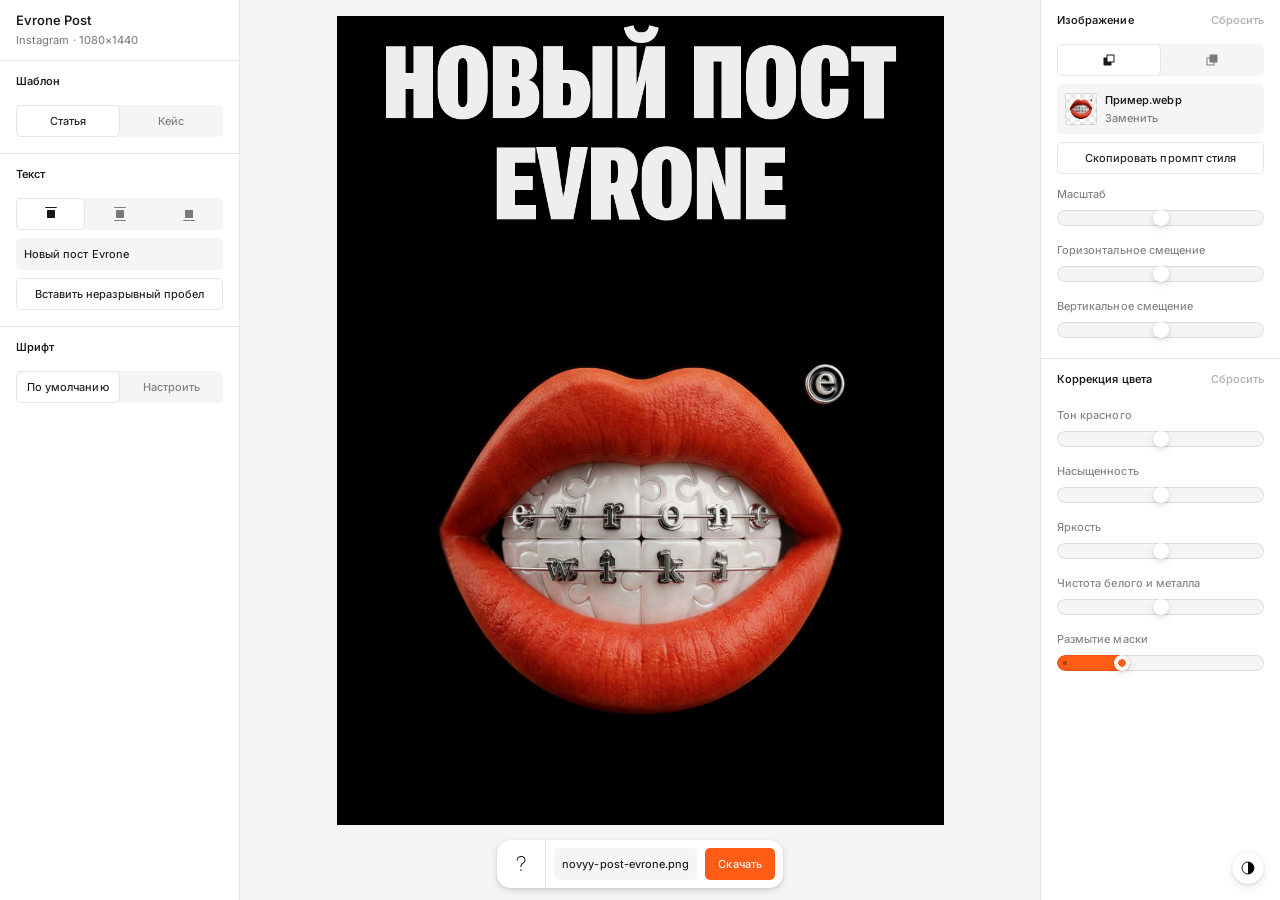
==== index.html @ 3b41f86b "Rename text tokens by meaning: --text → --text-strong, --text2 → --text Same colours, as in the Figm" ====
<!doctype html>
<html lang="ru">
<head>
<meta charset="utf-8">
<meta name="viewport" content="width=device-width, initial-scale=1, viewport-fit=cover">
<style>[hidden]{display:none!important}body{margin:0}</style>
</head>
<body>
<title>Composter</title>
<link rel="preconnect" href="https://fonts.googleapis.com">
<link rel="preconnect" href="https://fonts.gstatic.com" crossorigin>
<link rel="stylesheet" href="https://fonts.googleapis.com/css2?family=Inter:wght@400..700&display=swap">
<style>
@font-face{font-family:"RF60";src:url([data-uri]) format("woff2");font-display:block}
/* Tokens from the Figma Post-Builder file (UI3 panels) */
:root{
  --bg:#FFFFFF; --bg2:#F5F5F5; --canvas:#F5F5F5; --seg-on:#FFFFFF;
  --line:#E6E6E6; --line-t:rgba(0,0,0,.1);
  --text-strong:rgba(0,0,0,.9); --text:rgba(0,0,0,.5); --text3:rgba(0,0,0,.3);
  --inverse:#2C2C2C; --focus:#0D99FF; --danger:#F24822; --accent:#FF5C16; --accent-hover:#E84F0C; --on-accent:#FFFFFF; --warn-bg:#FFF1EC; --warn-ink:#9A2A12;
  --elev:0 1px 3px rgba(0,0,0,.1),0 3px 8px rgba(0,0,0,.1),0 0 .5px rgba(0,0,0,.18);
  --radius:5px; --radius-panel:13px;
}
@media (prefers-color-scheme: dark){
  :root:not([data-theme="light"]){
    --bg:#2C2C2C; --bg2:#383838; --canvas:#1E1E1E; --seg-on:#4A4A4A;
    --line:#444444; --line-t:rgba(255,255,255,.1);
    --text-strong:rgba(255,255,255,.9); --text:rgba(255,255,255,.5); --text3:rgba(255,255,255,.3);
    --inverse:#E6E6E6; --warn-bg:#3A1F18; --warn-ink:#FFB39F;
    color-scheme:dark;
  }
}
:root[data-theme="dark"]{
  --bg:#2C2C2C; --bg2:#383838; --canvas:#1E1E1E; --seg-on:#4A4A4A;
  --line:#444444; --line-t:rgba(255,255,255,.1);
  --text-strong:rgba(255,255,255,.9); --text:rgba(255,255,255,.5); --text3:rgba(255,255,255,.3);
  --inverse:#E6E6E6; --warn-bg:#3A1F18; --warn-ink:#FFB39F;
  color-scheme:dark;
}
*{box-sizing:border-box}
[hidden]{display:none!important}
html,body{height:100%}
body{background:var(--canvas);color:var(--text-strong);font:450 11px/16px "Inter",system-ui,-apple-system,"Segoe UI",sans-serif;letter-spacing:.005em;margin:0;overflow:hidden;-webkit-font-smoothing:antialiased}
button,input,textarea{font:inherit;letter-spacing:inherit;color:inherit}

/* Three columns: controls 240 · preview · picture 240 */
.app{position:fixed;inset:0;display:grid;grid-template-columns:240px minmax(0,1fr) 240px}
.side{background:var(--bg);display:flex;flex-direction:column;min-height:0;min-width:0}
.side.left{border-right:1px solid var(--line-t)}
.side.right{border-left:1px solid var(--line-t)}
.scroll{flex:1;min-height:0;overflow-y:auto;overflow-x:hidden}
.side.right .scroll{padding-bottom:56px}
/* Narrow window: everything in one column, «Экспорт» stays at the bottom */
@media (max-width:960px){
  .app{grid-template-columns:240px minmax(0,1fr)}
  .side.right{display:none}
  .side.left .scroll{padding-bottom:12px}
}

.apphead{padding:8px 16px 12px}
.apphead .title{font-size:13px;line-height:22px;font-weight:550;letter-spacing:-.0025em;height:24px;display:flex;align-items:center}
.apphead .sub{color:var(--text)}

/* Section: 40 px header, 4 px rows, 12 px bottom padding. The line is on top, as in Figma:
   it separates a block from the one above, and there is none under the last block */
.sec{border-top:1px solid var(--line);padding-bottom:12px}
/* …and none above the first block of the right panel (in a narrow window it moves left and keeps it) */
.side.right #props > :not([hidden]) > .sec:first-child{border-top:0}
.sec-h{height:40px;display:flex;align-items:center;gap:8px;padding:0 8px 0 16px;font-weight:550}
.sec-h > span{flex:1;min-width:0}
.row{display:flex;gap:8px;align-items:center;padding:4px 16px}
.row > *{flex:1 1 0;min-width:0}
.prop{display:flex;flex-direction:column;gap:8px;padding:8px 16px}
.prop .lbl{display:flex;color:var(--text)}
.prop .lbl > span:not(.alert){flex:1}
.prop .lbl output{color:var(--text-strong);font-variant-numeric:lining-nums tabular-nums}
.prop div.lbl{position:relative;align-items:center;gap:4px}
.prop div.lbl label{flex:none}
/* Warning next to the control it's about: «!» with the text in a tooltip, so nothing below moves */
.alert{flex:none;width:16px;height:16px;border-radius:3px;color:var(--danger);cursor:help;outline:none}
.alert svg{display:block;width:16px;height:16px;fill:currentColor}
.alert .tip{position:absolute;left:0;right:0;top:calc(100% + 6px);z-index:10;padding:8px;border-radius:var(--radius);background:var(--inverse);color:var(--bg);box-shadow:var(--elev);opacity:0;visibility:hidden;transition:opacity .12s}
.alert:hover .tip,.alert:focus-visible .tip{opacity:1;visibility:visible}
.alert:focus-visible{box-shadow:0 0 0 1px var(--focus)}

/* Segmented control */
.seg{display:flex;background:var(--bg2);border-radius:var(--radius)}
.seg label{flex:1 1 0;min-width:0;display:flex}
.seg input{position:absolute;opacity:0;pointer-events:none}
.seg span{flex:1;min-width:0;height:32px;display:flex;align-items:center;justify-content:center;padding:0 8px;border:1px solid transparent;border-radius:var(--radius);color:var(--text);cursor:pointer;white-space:nowrap;overflow:hidden;text-overflow:ellipsis}
.seg input:checked+span{background:var(--seg-on);border-color:var(--line);color:var(--text-strong)}
.seg input:focus-visible+span{outline:1px solid var(--focus);outline-offset:-1px}
.seg svg{width:24px;height:24px;flex:none;fill:currentColor}

/* Buttons */
.btn{height:32px;display:flex;align-items:center;justify-content:center;padding:4px 12px;border:1px solid var(--line-t);border-radius:var(--radius);background:transparent;cursor:pointer;white-space:nowrap}
.btn:hover{background:var(--bg2)}
.btn.primary{background:var(--accent);border-color:transparent;color:var(--on-accent)}
.btn.primary:hover{background:var(--accent-hover)}
.ghost{flex:none;height:24px;padding:4px 8px;border:0;border-radius:var(--radius);background:transparent;cursor:pointer;white-space:nowrap}
.ghost:hover:not(:disabled){background:var(--bg2)}
.ghost:disabled{color:var(--text3);cursor:default}
.btn:focus-visible,.ghost:focus-visible,.file:focus-within,.helpbtn:focus-visible,.icon-btn:focus-visible,.tb-btn:focus-visible{outline:1px solid var(--focus);outline-offset:-1px}

/* Text inputs */
textarea{background:var(--bg2);border:0;border-radius:var(--radius)}
textarea{display:block;width:100%;padding:8px;resize:none;height:32px;min-height:32px;max-height:160px;overflow-y:hidden;outline:none}
textarea:focus{outline:1px solid var(--focus);outline-offset:-1px}
/* Headline field: a layer under the transparent textarea draws a tie ‿ under each non-breaking space */
.tfield{position:relative;border-radius:var(--radius);background:var(--bg2)}
.tfield textarea{position:relative;background:transparent}
.tfield-bg{position:absolute;inset:0;padding:8px;white-space:pre-wrap;overflow-wrap:break-word;overflow:hidden;color:transparent;pointer-events:none;border-radius:var(--radius)}
.tfield-bg .nb{position:relative}
.tfield-bg .nb::after{content:'';position:absolute;left:-2px;right:-2px;bottom:1px;height:3px;border:1px solid var(--accent);border-top:0;border-radius:0 0 4px 4px}
.fname input{flex:1;min-width:0;padding-right:4px;border-radius:var(--radius) 0 0 var(--radius)}

/* Slider as Figma recommends: a pill from the default dot to the knob, the dot stays visible on top,
   a moved knob gets a coloured centre */
input[type=range]{--z:0;--fs:8px;--fe:8px;--fc:transparent;--kd:var(--on-accent);-webkit-appearance:none;appearance:none;display:block;width:100%;min-width:100px;height:16px;margin:0;border-radius:999px;cursor:pointer;
  background:
    radial-gradient(circle at calc(8px + (100% - 16px) * var(--z)) 50%,var(--text3) 2px,transparent 2.5px),
    radial-gradient(circle at var(--fs) 50%,var(--fc) 7.5px,transparent 8px),
    radial-gradient(circle at var(--fe) 50%,var(--fc) 7.5px,transparent 8px),
    linear-gradient(to right,transparent var(--fs),var(--fc) var(--fs) var(--fe),transparent var(--fe)),
    var(--bg2);
  box-shadow:inset 0 0 0 1px var(--line-t)}
input[type=range]::-webkit-slider-thumb{-webkit-appearance:none;width:16px;height:16px;border-radius:50%;background:radial-gradient(circle,var(--kd) 3.5px,var(--on-accent) 4px);box-shadow:var(--elev)}
input[type=range]::-moz-range-thumb{width:16px;height:16px;border:0;border-radius:50%;background:radial-gradient(circle,var(--kd) 3.5px,var(--on-accent) 4px);box-shadow:var(--elev)}
input[type=range]::-moz-range-track{background:transparent}
input[type=range]:focus-visible{outline:1px solid var(--focus);outline-offset:1px}
input[type=range]:disabled{opacity:.4;cursor:default}

/* Picture card: thumbnail, file name, «Заменить» */
.file{display:flex;gap:8px;align-items:center;padding:8px;background:var(--bg2);border-radius:var(--radius);cursor:pointer}
.file.over{outline:1px solid var(--focus);outline-offset:-1px}
.thumb{flex:none;width:32px;height:32px;border:1px solid var(--line-t);border-radius:2px;overflow:hidden;
  background:repeating-conic-gradient(#E6E6E6 0 25%,#FFFFFF 0 50%) 0 0/9.36px 9.36px}
.thumb img{display:block;width:100%;height:100%;object-fit:contain}
/* Empty card (no logo yet): outlined, «+» instead of a thumbnail */
.file.add{background:transparent;box-shadow:inset 0 0 0 1px var(--line-t)}
.file.add .thumb{background:var(--bg2);border:0;display:flex;align-items:center;justify-content:center}
.file .plus{width:24px;height:24px;fill:var(--text)}
/* Loaded logo: a trash button sits inside the card, outside the file label */
.filewrap{position:relative;flex:1 1 0;min-width:0;display:flex}
.filewrap .file{flex:1;min-width:0}
.filewrap:has(.trash:not([hidden])) .file{padding-right:40px}
.filewrap .trash{position:absolute;right:8px;top:50%;transform:translateY(-50%)}
.filewrap .trash svg{fill:var(--text)}
.filewrap .trash:hover{background:var(--line-t)}
.file:not(.add) .plus{display:none}
.file .meta{flex:1;min-width:0;display:flex;flex-direction:column;gap:2px}
.file .name{font-weight:550;white-space:nowrap;overflow:hidden;text-overflow:ellipsis}
.file .act{color:var(--text)}

.warn{background:var(--warn-bg);color:var(--warn-ink);border-radius:var(--radius);padding:8px}

/* Preview */
/* Preview column: the post on top, the toolbelt 15 px under it */
.workspace{position:relative;display:flex;flex-direction:column;align-items:center;gap:15px;padding:15px 40px 12px;min-width:0;min-height:0;overflow:hidden;background:var(--canvas)}
.stage{flex:1;min-height:0;align-self:stretch;display:flex;align-items:center;justify-content:center}

/* Toolbelt: help | file name + «Скачать» */
.toolbelt{position:relative;flex:none;display:flex;height:48px;border-radius:var(--radius-panel);background:var(--bg);box-shadow:var(--elev)}
.tb-part{display:flex;align-items:center;gap:8px;padding:8px}
.tb-part + .tb-part{border-left:1px solid var(--line)}
.tb-btn{flex:none;width:32px;height:32px;padding:4px;border:0;border-radius:var(--radius);background:transparent;color:var(--text-strong);cursor:pointer;display:flex}
.tb-btn:hover{background:var(--bg2)}
.tb-btn svg{width:24px;height:24px;fill:currentColor}
/* File name hugs its text (up to 192 px, then «…»); .png is a fixed tail */
.fname{position:relative;flex:none;display:flex;align-items:center;height:32px;padding:8px;background:var(--bg2);border-radius:var(--radius);cursor:text}
.fname:focus-within{outline:1px solid var(--focus);outline-offset:-1px}
.fname input{width:24px;max-width:192px;padding:0;border:0;background:transparent;outline:none;text-transform:lowercase;text-overflow:ellipsis}
.fname .ext{user-select:none}
.fname-measure{position:absolute;left:0;top:0;visibility:hidden;white-space:pre;text-transform:lowercase}
.toolbelt .btn{flex:none}
.tb-tip{position:absolute;left:50%;bottom:calc(100% + 8px);transform:translateX(-50%);width:max-content;max-width:280px;padding:8px;border-radius:var(--radius);background:var(--inverse);color:var(--bg);box-shadow:var(--elev)}
.frame{position:relative}
.frame canvas{display:block;width:100%;height:100%;background:#000}
canvas.pannable{cursor:grab;touch-action:none}
canvas.pannable.dragging{cursor:grabbing}
canvas.pannable.over-text:not(.dragging){cursor:text}
/* Headline being edited on the preview: font and place are set by placeInline() */
.frame textarea.inline{position:absolute;margin:0;padding:0;border:0;border-radius:0;background:transparent;color:#EEEEEE;
  min-height:0;max-height:none;overflow:hidden;resize:none;text-align:center;text-transform:uppercase;letter-spacing:.01em;
  font-weight:400;font-synthesis:none;overflow-wrap:anywhere;caret-color:var(--accent);-webkit-font-smoothing:auto}
.frame textarea.inline:focus{outline:none}
.grid{position:absolute;inset:0;pointer-events:none;
  --g:rgba(255,255,255,.6);
  background:
    linear-gradient(to right,transparent calc(33.333% - .5px),var(--g) calc(33.333% - .5px),var(--g) calc(33.333% + .5px),transparent calc(33.333% + .5px),transparent calc(66.667% - .5px),var(--g) calc(66.667% - .5px),var(--g) calc(66.667% + .5px),transparent calc(66.667% + .5px)),
    linear-gradient(to bottom,transparent calc(33.333% - .5px),var(--g) calc(33.333% - .5px),var(--g) calc(33.333% + .5px),transparent calc(33.333% + .5px),transparent calc(66.667% - .5px),var(--g) calc(66.667% - .5px),var(--g) calc(66.667% + .5px),transparent calc(66.667% + .5px))}

/* «?» in the corner and the help popup */
.helpbtn{position:fixed;right:16px;bottom:16px;z-index:5;width:32px;height:32px;padding:0;border:0;border-radius:50%;background:var(--bg);color:var(--text-strong);box-shadow:var(--elev);cursor:pointer;display:flex;align-items:center;justify-content:center}
.themebtn svg{width:24px;height:24px}
/* Help popover (Figma 44:10536): over the preview, 12 px from the top, 8 px above the toolbelt */
dialog.help{position:absolute;inset:12px 0 68px;z-index:6;width:min(570px,calc(100% - 32px));height:auto;max-height:none;margin:0 auto;padding:0;border:0;border-radius:var(--radius-panel);background:var(--bg);color:var(--text-strong);box-shadow:0 2px 5px rgba(0,0,0,.15),0 10px 16px rgba(0,0,0,.12),0 0 .5px rgba(0,0,0,.15);overflow:hidden}
dialog.help[open]{display:flex;flex-direction:column}
.dlg-h{flex:none;height:40px;display:flex;align-items:center;gap:8px;padding:4px 8px 4px 16px;border-bottom:1px solid var(--line)}
.dlg-h h2{flex:1;margin:0;font-size:13px;line-height:22px;font-weight:550;letter-spacing:-.0025em}
.icon-btn{flex:none;width:32px;height:32px;padding:0;border:0;border-radius:var(--radius);background:transparent;color:var(--text-strong);cursor:pointer;display:flex;align-items:center;justify-content:center}
.icon-btn:hover{background:var(--bg2)}
.dlg-h .icon-btn{width:24px}
.icon-btn svg{width:24px;height:24px;fill:currentColor}
.dlg-b{flex:1;min-height:0;overflow-y:auto;padding:16px;display:flex;flex-direction:column;gap:32px;font-size:13px;line-height:22px;letter-spacing:-.0025em}
.dlg-b section{display:flex;flex-direction:column;align-items:flex-start;gap:16px}
.dlg-b section > *{align-self:stretch}
.dlg-b h3{margin:0;font-size:24px;line-height:32px;font-weight:550;letter-spacing:-.017em}
.dlg-b p{margin:0}
.dlg-b button{font-size:11px;line-height:16px;letter-spacing:.005em}
.steps{margin:0;padding-left:19px}
.rules{margin:0;padding:0;list-style:none}
.rules li{border-top:1px solid var(--line);padding:12px 0}
.rules b{display:block;font-weight:550}
.btn.inverse{align-self:flex-start;background:var(--inverse);border-color:transparent;color:var(--bg)}
.btn.inverse:hover{background:var(--inverse);opacity:.9}
/* Prompt: 9 lines, then «…» and «Показать полностью» */
.prompt{display:flex;flex-direction:column;align-items:flex-start;padding:8px;background:var(--bg2);border-radius:var(--radius)}
.prompt-t{align-self:stretch;margin:8px;font-size:11px;line-height:16px;letter-spacing:.005em;white-space:pre-wrap;overflow-wrap:break-word}
.prompt:not(.open) .prompt-t{display:-webkit-box;-webkit-box-orient:vertical;-webkit-line-clamp:9;overflow:hidden}
.prompt .ghost:hover{background:var(--line-t)}
/* «?» is lit while the help is open */
.tb-btn[aria-expanded="true"]{background:var(--accent);color:var(--on-accent)}
.tb-btn[aria-expanded="true"]:hover{background:var(--accent-hover)}
@media (prefers-reduced-motion:reduce){*{transition:none!important}}
</style>

<svg width="0" height="0" style="position:absolute" aria-hidden="true">
  <!-- Icons from the Figma file (Icons section): dark square = picture, outlines and bars = text; the square with an unbroken outline lies on top. Figma names are about the picture: «Before Text» = picture over text (i-over), «Behind Text» = under (i-under) -->
  <symbol id="i-top" viewBox="0 0 24 24"><path d="M15.5 8C15.7761 8 16 8.22386 16 8.5V15.5C16 15.7761 15.7761 16 15.5 16H8.5C8.22386 16 8 15.7761 8 15.5V8.5C8 8.22386 8.22386 8 8.5 8H15.5ZM17.5 5C17.7761 5 18 5.22386 18 5.5C18 5.77614 17.7761 6 17.5 6H6.5C6.22386 6 6 5.77614 6 5.5C6 5.22386 6.22386 5 6.5 5H17.5Z"/></symbol>
  <symbol id="i-sandwich" viewBox="0 0 24 24"><path d="M17.5 18C17.7761 18 18 18.2239 18 18.5C18 18.7761 17.7761 19 17.5 19H6.5C6.22386 19 6 18.7761 6 18.5C6 18.2239 6.22386 18 6.5 18H17.5ZM15.5 8C15.7761 8 16 8.22386 16 8.5V15.5C16 15.7761 15.7761 16 15.5 16H8.5C8.22386 16 8 15.7761 8 15.5V8.5C8 8.22386 8.22386 8 8.5 8H15.5ZM17.5 5C17.7761 5 18 5.22386 18 5.5C18 5.77614 17.7761 6 17.5 6H6.5C6.22386 6 6 5.77614 6 5.5C6 5.22386 6.22386 5 6.5 5H17.5Z"/></symbol>
  <symbol id="i-bottom" viewBox="0 0 24 24"><path d="M17.5 18C17.7761 18 18 18.2239 18 18.5C18 18.7761 17.7761 19 17.5 19H6.5C6.22386 19 6 18.7761 6 18.5C6 18.2239 6.22386 18 6.5 18H17.5ZM15.5 8C15.7761 8 16 8.22386 16 8.5V15.5C16 15.7761 15.7761 16 15.5 16H8.5C8.22386 16 8 15.7761 8 15.5V8.5C8 8.22386 8.22386 8 8.5 8H15.5Z"/></symbol>
  <symbol id="i-under" viewBox="0 0 24 24"><path d="M18.5 5C18.7761 5 19 5.22386 19 5.5V12.5C19 12.7761 18.7761 13 18.5 13H16V15.5C16 15.7761 15.7761 16 15.5 16H13V18.5C13 18.7761 12.7761 19 12.5 19H5.5C5.22386 19 5 18.7761 5 18.5V11.5C5 11.2239 5.22386 11 5.5 11H8V8.5C8 8.22386 8.22386 8 8.5 8H11V5.5C11 5.22386 11.2239 5 11.5 5H18.5ZM9 15H15V13H11.5C11.2239 13 11 12.7761 11 12.5V9H9V15ZM12 12H18V6H12V12Z"/></symbol>
  <symbol id="i-over" viewBox="0 0 24 24"><path d="M18.5 5C18.7761 5 19 5.22386 19 5.5V12.5C19 12.7761 18.7761 13 18.5 13H16V15.5C16 15.7761 15.7761 16 15.5 16H13V18.5C13 18.7761 12.7761 19 12.5 19H5.5C5.22386 19 5 18.7761 5 18.5V11.5C5 11.2239 5.22386 11 5.5 11H8V8.5C8 8.22386 8.22386 8 8.5 8H11V5.5C11 5.22386 11.2239 5 11.5 5H18.5ZM6 18H12V16H8.5C8.22386 16 8 15.7761 8 15.5V12H6V18ZM9 15H15V13H11.5C11.2239 13 11 12.7761 11 12.5V9H9V15Z"/></symbol>
  <symbol id="i-overBottom" viewBox="0 0 24 24"><path d="M18.5 5C18.7761 5 19 5.22386 19 5.5V12.5C19 12.7761 18.7761 13 18.5 13H16V15.5C16 15.7761 15.7761 16 15.5 16H13V18.5C13 18.7761 12.7761 19 12.5 19H5.5C5.22386 19 5 18.7761 5 18.5V11.5C5 11.2239 5.22386 11 5.5 11H8V8.5C8 8.22386 8.22386 8 8.5 8H11V5.5C11 5.22386 11.2239 5 11.5 5H18.5ZM6 18H12V16H8.5C8.22386 16 8 15.7761 8 15.5V12H6V18ZM12 12H18V6H12V12Z"/></symbol>
  <symbol id="i-overTop" viewBox="0 0 24 24"><path d="M18.5 5C18.7761 5 19 5.22386 19 5.5V12.5C19 12.7761 18.7761 13 18.5 13H16V15.5C16 15.7761 15.7761 16 15.5 16H13V18.5C13 18.7761 12.7761 19 12.5 19H5.5C5.22386 19 5 18.7761 5 18.5V11.5C5 11.2239 5.22386 11 5.5 11H8V8.5C8 8.22386 8.22386 8 8.5 8H11V5.5C11 5.22386 11.2239 5 11.5 5H18.5ZM6 18H12V12H6V18ZM12 8H15.5C15.7417 8 15.9437 8.17145 15.9902 8.39941C15.9969 8.43189 16 8.46557 16 8.5V12H18V6H12V8Z"/></symbol>
  <!-- One text block («Сверху» / «Снизу»): two squares instead of three -->
  <symbol id="i-under2" viewBox="0 0 24 24"><path d="M17 6.5C17.2761 6.5 17.5 6.72386 17.5 7V14C17.5 14.2761 17.2761 14.5 17 14.5H14.5V17C14.5 17.2761 14.2761 17.5 14 17.5H7C6.72386 17.5 6.5 17.2761 6.5 17V10C6.5 9.72386 6.72386 9.5 7 9.5H9.5V7C9.5 6.72386 9.72386 6.5 10 6.5H17ZM10.5 13.5H16.5V7.5H10.5V13.5Z"/></symbol>
  <symbol id="i-over2" viewBox="0 0 24 24"><path d="M17 6.5C17.2761 6.5 17.5 6.72386 17.5 7V14C17.5 14.2761 17.2761 14.5 17 14.5H14.5V17C14.5 17.2761 14.2761 17.5 14 17.5H7C6.72386 17.5 6.5 17.2761 6.5 17V10C6.5 9.72386 6.72386 9.5 7 9.5H9.5V7C9.5 6.72386 9.72386 6.5 10 6.5H17ZM7.5 16.5H13.5V14.5H10C9.72386 14.5 9.5 14.2761 9.5 14V10.5H7.5V16.5Z"/></symbol>
  <!-- Theme button: system (half-filled circle), light (sun), dark (moon) -->
  <symbol id="i-theme-auto" viewBox="0 0 24 24"><circle cx="12" cy="12" r="6" fill="none" stroke="currentColor"/><path d="M12 6a6 6 0 0 1 0 12z"/></symbol>
  <symbol id="i-theme-light" viewBox="0 0 24 24"><g fill="none" stroke="currentColor" stroke-linecap="round"><circle cx="12" cy="12" r="3"/><path d="M12 4.5v2M12 17.5v2M4.5 12h2M17.5 12h2M6.7 6.7l1.4 1.4M15.9 15.9l1.4 1.4M6.7 17.3l1.4-1.4M15.9 8.1l1.4-1.4"/></g></symbol>
  <symbol id="i-theme-dark" viewBox="0 0 24 24"><path d="M18 14.5A6.5 6.5 0 1 1 9.5 6a7 7 0 0 0 8.5 8.5z" fill="none" stroke="currentColor" stroke-linejoin="round"/></symbol>
</svg>

<div class="app">
  <aside class="side left">
    <div class="scroll" id="leftScroll">
      <header class="apphead">
        <div class="title">Evrone Post</div>
        <div class="sub">Instagram · 1080×1440</div>
      </header>

      <section class="sec">
        <div class="sec-h"><span>Шаблон</span></div>
        <div class="row">
          <div class="seg" role="radiogroup" aria-label="Шаблон">
            <label><input type="radio" name="mode" value="article" checked><span>Статья</span></label>
            <label><input type="radio" name="mode" value="case"><span>Кейс</span></label>
          </div>
        </div>
      </section>

      <div id="caseProps" hidden>
        <section class="sec">
          <div class="sec-h"><span>Логотип</span><button class="ghost" type="button" id="logoReset" hidden>Сбросить</button></div>
          <div class="row">
            <div class="filewrap">
              <label class="file add" id="logoDrop" for="logoFile">
                <span class="thumb"><svg class="plus" viewBox="0 0 24 24" aria-hidden="true"><path d="M12.0049 6.00468C12.2809 6.00468 12.5047 6.22869 12.5049 6.50468V11.4998H17.5C17.7761 11.4998 17.9999 11.7237 18 11.9998C18 12.2759 17.7761 12.4998 17.5 12.4998H12.5049V17.5047C12.5049 17.7808 12.281 18.0047 12.0049 18.0047C11.7288 18.0046 11.5049 17.7808 11.5049 17.5047V12.4998H6.5C6.22386 12.4998 6 12.2759 6 11.9998C6.00011 11.7237 6.22393 11.4998 6.5 11.4998H11.5049V6.50468C11.5051 6.22872 11.7289 6.00474 12.0049 6.00468Z"/></svg><img id="logoThumb" alt="" hidden></span>
                <span class="meta"><span class="name" id="logoName">Добавить логотип</span><span class="act" id="logoAct">Прозрачный SVG или PNG</span></span>
              </label>
              <button class="icon-btn trash" type="button" id="logoRemove" hidden aria-label="Убрать логотип" title="Убрать логотип"><svg viewBox="0 0 24 24" aria-hidden="true"><path d="M13 4C14.1046 4 15 4.89543 15 6H17.5C18.3284 6 19 6.67157 19 7.5C19 8.16674 18.5646 8.73058 17.9629 8.92578L17.1221 18.1807C17.0284 19.2108 16.1643 20 15.1299 20H8.87012C7.83571 20 6.97158 19.2108 6.87793 18.1807L6.03613 8.92578C5.43491 8.73031 5 8.16641 5 7.5C5 6.67157 5.67157 6 6.5 6H9C9 4.89543 9.89543 4 11 4H13ZM7.87402 18.0908C7.92099 18.6058 8.35301 19 8.87012 19H15.1299C15.647 19 16.079 18.6058 16.126 18.0908L16.9521 9H7.04785L7.87402 18.0908ZM10.5 11C10.7761 11 11 11.2239 11 11.5V16.5C11 16.7761 10.7761 17 10.5 17C10.2239 17 10 16.7761 10 16.5V11.5C10 11.2239 10.2239 11 10.5 11ZM13.5 11C13.7761 11 14 11.2239 14 11.5V16.5C14 16.7761 13.7761 17 13.5 17C13.2239 17 13 16.7761 13 16.5V11.5C13 11.2239 13.2239 11 13.5 11ZM6.5 7C6.22386 7 6 7.22386 6 7.5C6 7.77614 6.22386 8 6.5 8H17.5C17.7761 8 18 7.77614 18 7.5C18 7.22386 17.7761 7 17.5 7H6.5ZM11 5C10.4477 5 10 5.44772 10 6H14C14 5.44772 13.5523 5 13 5H11Z"/></svg></button>
            </div>
            <input type="file" id="logoFile" accept="image/svg+xml,image/png,image/webp,.svg" hidden>
          </div>
          <div id="logoControls" hidden>
            <div class="row">
              <div class="seg" role="radiogroup" aria-label="Цвет логотипа">
                <label><input type="radio" name="tint" value="orig" checked><span>Как есть</span></label>
                <label><input type="radio" name="tint" value="#FFFFFF"><span>Белый</span></label>
                <label><input type="radio" name="tint" value="#000000"><span>Чёрный</span></label>
              </div>
            </div>
            <div class="prop"><label class="lbl" for="lSize"><span>Масштаб</span></label><input type="range" id="lSize" min="60" max="1020" step="10" value="540" data-zero="540"></div>
            <div class="prop"><label class="lbl" for="lDx"><span>Горизонтальное смещение</span></label><input type="range" id="lDx" min="-500" max="500" step="5" value="0" data-zero="0"></div>
            <div class="prop"><label class="lbl" for="lDy"><span>Вертикальное смещение</span></label><input type="range" id="lDy" min="-700" max="700" step="5" value="0" data-zero="0"></div>
          </div>
        </section>
      </div>

      <section class="sec" id="textSec">
        <div class="sec-h"><span>Текст</span></div>
        <div class="row">
          <div class="seg" role="radiogroup" aria-label="Раскладка">
            <label title="Текст сверху"><input type="radio" name="layout" value="top" checked aria-label="Текст сверху"><span><svg><use href="#i-top"/></svg></span></label>
            <label title="Сэндвич: текст сверху и снизу"><input type="radio" name="layout" value="sandwich" aria-label="Сэндвич"><span><svg><use href="#i-sandwich"/></svg></span></label>
            <label title="Текст снизу"><input type="radio" name="layout" value="bottom" aria-label="Текст снизу"><span><svg><use href="#i-bottom"/></svg></span></label>
          </div>
        </div>
        <div class="row"><div class="tfield"><div class="tfield-bg" id="t1bg" aria-hidden="true"></div><textarea id="t1" rows="1" spellcheck="false" aria-label="Заголовок">Новый пост Evrone</textarea></div></div>
        <div class="row" id="warnTextRow" hidden><div class="warn" id="warnText"></div></div>
        <div class="row"><button class="btn" type="button" id="nbsp" title="Не даёт разорвать слова по разным строкам, например «AI AGENT». Поставьте курсор между словами и нажмите. На Mac то же делает ⌥+Пробел, на Windows Alt+0160.">Вставить неразрывный пробел</button></div>
      </section>

      <section class="sec" id="fontSec">
        <div class="sec-h"><span>Шрифт</span></div>
        <div class="row">
          <div class="seg" role="radiogroup" aria-label="Шрифт">
            <label><input type="radio" name="wd" value="auto" checked><span>По умолчанию</span></label>
            <label><input type="radio" name="wd" value="narrow"><span>Настроить</span></label>
          </div>
        </div>
        <div class="prop" id="narrowRow" hidden>
          <label class="lbl" for="narrow"><span>Ширина букв</span><output id="narrowOut">52</output></label>
          <input type="range" id="narrow" min="25" max="60" step="1" value="52" data-zero="60" data-origin="25">
        </div>
      </section>
    </div>
  </aside>

  <main class="workspace">
    <div class="stage" id="stage">
      <div class="frame" id="frame">
        <canvas id="cv" class="pannable" width="1080" height="1440" aria-label="Превью поста"></canvas>
        <div class="grid" id="grid" hidden></div>
        <textarea class="inline" id="inlineText" rows="1" spellcheck="false" aria-label="Заголовок на превью" hidden></textarea>
      </div>
    </div>
    <!-- Toolbelt under the preview (Figma Slides style): help | file name + «Скачать» -->
    <form class="toolbelt" id="saveForm">
      <div class="tb-part"><button class="tb-btn" type="button" id="helpBtn" aria-label="Помощь" title="Помощь"><svg viewBox="0 0 24 24" aria-hidden="true"><path d="M11.9999 17.1504C12.4694 17.1504 12.8495 17.5306 12.8495 18C12.8495 18.4694 12.4694 18.8496 11.9999 18.8496C11.5305 18.8496 11.1503 18.4694 11.1503 18C11.1503 17.5306 11.5305 17.1504 11.9999 17.1504ZM12.2665 4C13.4408 4.00002 14.4862 4.38304 15.2431 5.07812C16.0033 5.77637 16.4443 6.76454 16.4443 7.91113C16.4443 8.73658 16.2604 9.42976 15.8915 10.0381C15.5271 10.6392 15.0008 11.1258 14.3661 11.5713C13.5421 12.1496 13.105 12.555 12.8525 13.0117C12.6036 13.462 12.4999 14.0249 12.4999 15H11.4999C11.4999 13.9751 11.6027 13.2035 11.9765 12.5273C12.3467 11.8579 12.9491 11.3437 13.791 10.7529C14.3628 10.3516 14.7695 9.95909 15.0361 9.51953C15.2983 9.08706 15.4443 8.57806 15.4443 7.91113C15.4443 7.0325 15.1118 6.31542 14.5663 5.81445C14.0174 5.31042 13.2241 5.00002 12.2665 5C11.291 5.00002 10.4035 5.28108 9.76849 5.83105C9.14485 6.3714 8.71575 7.21296 8.71576 8.44434H7.71576C7.71575 6.9579 8.24586 5.82738 9.1142 5.0752C9.97153 4.33269 11.1102 4.00002 12.2665 4Z"/></svg></button></div>
      <div class="tb-part">
        <label class="fname" title="Имя файла"><input id="fname" type="text" spellcheck="false" autocomplete="off" aria-label="Имя файла"><span class="ext" aria-hidden="true">.png</span><span class="fname-measure" id="fnameMeasure" aria-hidden="true"></span></label>
        <button class="btn primary" type="submit">Скачать</button>
      </div>
      <div class="tb-tip" id="warnSave" role="alert" hidden></div>
    </form>
    <!-- Help popover above the toolbelt (Figma node 44:10536): non-modal, «?» stays lit while it is open -->
    <dialog class="help" id="help" aria-labelledby="helpTitle">
      <div class="dlg-h">
        <h2 id="helpTitle">Помощь</h2>
        <button class="icon-btn" type="button" id="helpClose" aria-label="Закрыть"><svg viewBox="0 0 24 24" aria-hidden="true"><path d="M7.35 6.65 12 11.29l4.65-4.64.7.7L12.71 12l4.64 4.65-.7.7L12 12.71l-4.65 4.64-.7-.7L11.29 12 6.65 7.35l.7-.7Z"/></svg></button>
      </div>
      <div class="dlg-b">
        <section>
          <h3>Как сделать пост</h3>
          <ol class="steps">
            <li>Придумайте объект: метафору темы статьи.<br>Например, мозг из микросхем для статьи про AI-ассистента.</li>
            <li>Нажмите «Скопировать промпт стиля», вставьте промпт в ChatGPT и&nbsp;впишите объект в строку «НАРИСУЙ». Чтобы перерисовать готовую картинку, приложите её к сообщению.</li>
            <li>Скачайте картинку и перетащите её в конструктор. Впишите заголовок и&nbsp;выберите раскладку.</li>
            <li>Нажмите «Скачать» и получите готовый пост 1080×1440.</li>
          </ol>
        </section>
        <section>
          <h3>Промпт для иллюстрации</h3>
          <p id="copyStatus">Вставьте промпт в ChatGPT и в первой строке после «НАРИСУЙ» опишите, что&nbsp;нарисовать. Если нужно перерисовать готовую картинку в этом стиле, приложите её к сообщению. ChatGPT вернёт квадратный PNG с прозрачным фоном.</p>
          <div class="prompt">
            <div class="prompt-t" id="promptText"></div>
            <button class="ghost" type="button" id="promptMore" aria-controls="promptText" aria-expanded="false">Показать полностью</button>
          </div>
          <button class="btn inverse" id="copyPrompt" type="button">Скопировать</button>
        </section>
        <section>
          <h3>Рекомендации</h3>
          <ul class="rules">
        <li><b>Заголовок в две строки</b>По 2–3 слова в строке, разбивать по смыслу: «MIGRATING / TO RUST». Если текст длинный, выберите «Сэндвич» и нажмите Enter там, где текст делится на верх и низ. Править заголовок можно и прямо на превью: дважды кликните по нему.</li>
        <li><b>Один объект</b>Метафора темы, один предмет или персонаж. Не нужно коллажей, нескольких сцен или надписей на самой картинке.</li>
        <li><b>Ничего лишнего</b>В статье только заголовок и иллюстрация: без логотипа, подписей и рамок.</li>
        <li><b>Текст читается</b>Объект не должен заходить под буквы. Если заходит, уменьшите картинку колёсиком мыши или сдвиньте её мышью прямо на превью (или ползунками).</li>
        <li><b>Фон прозрачный</b>Картинка должна быть PNG с прозрачным фоном: тогда её можно положить и под текст, и над ним. Если ChatGPT вернул картинку с фоном, попросите «make the background transparent».</li>
        <li><b>Неразрывный пробел</b>Не даёт разорвать слова по разным строкам, например «AI&nbsp;AGENT». Поставьте курсор между словами и нажмите «Вставить неразрывный пробел». На Mac то же делает ⌥+Пробел, на Windows Alt+0160.</li>
        <li><b>Коррекция цвета</b>Ползунки меняют только яркие красные и тёплый налёт на белом, стекле и металле и крутятся от середины в обе стороны: например, слишком жёлтый красный можно увести в холодный. Зажмите превью, чтобы сравнить с оригиналом.</li>
        <li><b>Кейс: кадрирование</b>Картинка всегда закрывает весь пост. Двигайте её мышью прямо на превью или ползунками смещения, колёсиком мыши меняйте масштаб.</li>
        <li><b>Кейс: важное ближе к центру</b>Лицо, продукт или логотип на картинке держите подальше от краёв. В ленте и сетке Instagram края поста могут обрезаться.</li>
        <li><b>Кейс: логотип клиента</b>Берите SVG или PNG с прозрачным фоном из брендбука клиента. Если логотип цветной и теряется на фоне, перекрасьте его в белый или чёрный.</li>
        <li><b>Сложные случаи</b>Если объект должен перекрывать буквы или картинка должна выходить за край, передайте пост дизайнеру.</li>
          </ul>
        </section>
      </div>
    </dialog>
  </main>

  <aside class="side right" id="rightSide">
    <div class="scroll" id="props">
      <div id="caseBg" hidden>
        <section class="sec">
          <div class="sec-h"><span>Фон</span><button class="ghost" type="button" id="frameReset">Сбросить</button></div>
          <div class="row">
            <label class="file" id="caseDrop" for="caseFile">
              <span class="thumb"><img id="caseThumb" alt=""></span>
              <span class="meta"><span class="name" id="caseName">Пример.jpg</span><span class="act">Заменить</span></span>
            </label>
            <input type="file" id="caseFile" accept="image/*" hidden>
          </div>
          <div class="prop"><div class="lbl"><label for="caseZoom">Масштаб</label><span class="alert" id="warnPic" tabindex="0" role="img" hidden><svg viewBox="0 0 16 16" aria-hidden="true"><path d="M6.28484 2.91497C7.06163 1.62045 8.93765 1.62055 9.71452 2.91497L13.9489 9.97063C14.7487 11.3037 13.7877 12.9999 12.2331 12.9999H3.76628C2.21179 12.9998 1.25066 11.3036 2.05046 9.97063L6.28484 2.91497ZM8.8571 3.42864C8.46857 2.78205 7.5307 2.78193 7.14226 3.42864L2.90886 10.4853L2.84343 10.6122C2.58781 11.2117 2.97823 11.9008 3.6237 11.9902L3.76628 11.9999H12.2331C13.0104 11.9999 13.4904 11.1518 13.0905 10.4853L8.8571 3.42864ZM7.99968 9.63665C8.16816 9.63665 8.31411 9.69719 8.43718 9.81829C8.56206 9.93942 8.62462 10.0855 8.62468 10.2558C8.62465 10.3712 8.59541 10.4766 8.53679 10.5712C8.48002 10.6658 8.40382 10.741 8.30925 10.7978C8.21645 10.8527 8.11332 10.8808 7.99968 10.8808C7.82741 10.8808 7.67939 10.8203 7.55632 10.6991C7.43527 10.578 7.37472 10.4299 7.37468 10.2558C7.37474 10.0855 7.43529 9.9394 7.55632 9.81829C7.67939 9.69715 7.82741 9.63667 7.99968 9.63665ZM8.00066 4.99993C8.30209 4.99993 8.54464 5.24837 8.53777 5.54973L8.46745 8.65227C8.46144 8.906 8.25353 9.10833 7.99968 9.10833C7.74568 9.10819 7.5385 8.90527 7.53288 8.65129L7.46452 5.54876C7.4581 5.24786 7.69969 5.00014 8.00066 4.99993Z"/></svg><span class="tip" id="warnPicTip"></span></span></div><input type="range" id="caseZoom" min="100" max="400" step="1" value="100" data-zero="100"></div>
          <div class="prop"><label class="lbl" for="caseDx"><span>Горизонтальное смещение</span></label><input type="range" id="caseDx" min="0" max="0" step="1" value="0" data-zero="0"></div>
          <div class="prop"><label class="lbl" for="caseDy"><span>Вертикальное смещение</span></label><input type="range" id="caseDy" min="0" max="0" step="1" value="0" data-zero="0"></div>
        </section>
      </div>
      <div id="articleProps">
        <section class="sec">
          <div class="sec-h"><span>Изображение</span><button class="ghost" type="button" id="posReset">Сбросить</button></div>
          <div class="row">
            <div class="seg" role="radiogroup" aria-label="Слой картинки">
              <label title="Картинка под текстом"><input type="radio" name="z" id="z-under" value="under" checked aria-label="Картинка под текстом"><span><svg><use id="zi-under" href="#i-under2"/></svg></span></label>
              <label title="Картинка над текстом"><input type="radio" name="z" value="over" aria-label="Картинка над текстом"><span><svg><use id="zi-over" href="#i-over2"/></svg></span></label>
              <label title="Картинка над нижним текстом" id="zc-overBottom"><input type="radio" name="z" value="overBottom" aria-label="Картинка над нижним текстом"><span><svg><use href="#i-overBottom"/></svg></span></label>
              <label title="Картинка над верхним текстом" id="zc-overTop"><input type="radio" name="z" value="overTop" aria-label="Картинка над верхним текстом"><span><svg><use href="#i-overTop"/></svg></span></label>
            </div>
          </div>
          <div class="row">
            <label class="file" id="drop" for="file">
              <span class="thumb"><img id="fileThumb" alt=""></span>
              <span class="meta"><span class="name" id="fileName">Пример.webp</span><span class="act">Заменить</span></span>
            </label>
            <input type="file" id="file" accept="image/*" hidden>
          </div>
          <div class="row"><button class="btn" type="button" id="copyPromptSide">Скопировать промпт стиля</button></div>
          <div class="prop"><label class="lbl" for="size"><span>Масштаб</span></label><input type="range" id="size" min="260" max="1660" step="10" data-zero="960"></div>
          <div class="prop"><label class="lbl" for="dx"><span>Горизонтальное смещение</span></label><input type="range" id="dx" min="-400" max="400" step="5" value="0" data-zero="0"></div>
          <div class="prop"><label class="lbl" for="dy"><span>Вертикальное смещение</span></label><input type="range" id="dy" min="-500" max="500" step="5" value="0" data-zero="0"></div>
        </section>

        <section class="sec">
          <div class="sec-h"><span>Коррекция цвета</span><button class="ghost" type="button" id="colorReset">Сбросить</button></div>
          <div class="prop"><label class="lbl" for="cHue"><span>Тон красного</span></label><input type="range" id="cHue" min="-15" max="15" step="0.5" value="0" data-zero="0"></div>
          <div class="prop"><label class="lbl" for="cSat"><span>Насыщенность</span></label><input type="range" id="cSat" min="50" max="150" step="1" value="100" data-zero="100"></div>
          <div class="prop"><label class="lbl" for="cVal"><span>Яркость</span></label><input type="range" id="cVal" min="50" max="150" step="1" value="100" data-zero="100"></div>
          <div class="prop"><label class="lbl" for="cCast"><span>Чистота белого и металла</span></label><input type="range" id="cCast" min="-100" max="100" step="1" value="0" data-zero="0"></div>
          <div class="prop"><label class="lbl" for="cFeather"><span>Размытие маски</span></label><input type="range" id="cFeather" min="0" max="10" step="1" value="3" data-zero="0"></div>
        </section>
      </div>
    </div>
  </aside>
</div>

<button class="helpbtn themebtn" type="button" id="themeBtn"><svg aria-hidden="true"><use id="themeIcon" href="#i-theme-auto"/></svg></button>



<script type="application/json" id="widths">{"25": "d09GMgABAAAAAFHIAA4AAAAAu2gAAFFqAAMAAAAAAAAAAAAAAAAAAAAAAAAAAAAAGjobgY5eHIEuBmA/U1RBVHwAgkYKgb9EgZZyATYCJAOPIAuHUgAEIAWIOAcgG0uiJXjTseR2CEIorkVHInQ7KEJyfnkUpZz0TNn/n5Dgf8hRxb1fzWCcw4msyh7Ugc2IBo8lO2SQoVpRM/GcMhlGIRwABBcmA58KdFP5+A5r2YzesAkhIykE9zkZISY30suf3x7P5lEh/+1vdDl+btwR+AenT8eSyqRlpOt592hTU8ZZ7RJWzkou1MvEYFMyCAfB5/9yMpB2OQPH+ai58HzN/XvubpKX7D6CfCRKCgCSWHV8a1F1fI2q9P15fm5/7osFW7+xMUZMBggj04AxRqQMC1FGOBAcCMPCQjHqBxhYDcjHWRiJlWAFgoEY9RV/whuCc922Vk1hS3i05AV56RfWFoBFfgvAwgI/f/j4ouB7fr//zcya+y7SLFoTC0U8RBqUTKZREilRf4jQ8VBMzuZ5/q923585ZwQ7CQS2YTpRuK4iUbgpJFZTc5uYII/a82hpMC3aFvK4tcL//z/nt8MJnBvgQu9rZpg3aZkVIKiGwAofeBtEmwTW4ndcEbMUs5+gK7QNqrOaBpWaIRU9PEX3sDf3b/8mlFGuCQSSWxSMbpIBBKttzvfXWBbNpdD2W6ETvuQJuZ3bDcjHqoD/+dys//4npH0CM364rPrpFCWFIKW6JoR/ScoNZm+VGWZVJMCaUE/cs73fxEEJBxIllEuEESQUYA96YNx7b5A/MbA0slS1srRQ2vU/gH/A/01n7V4POW07ldKYUupte2dqBaaR0sgw1W+datZhPOvEYRS8CMcgIxsZiR8jDBZdKIh/NhySlBbK8elNNdv/sFxjIfPmCKWIvTHG5KXY6nKsnesrsX8/wt+PJUiAOAJYkFk6rCBpRPICcBkr6AxSoC6E3DkGgbqgeImX6RRS5XHlLlXOVXlF6a4NscxFV9udPb15/r9lz97WJtZAlsgrnyxh0UgxPY90aFIayAqKlHuhkkYhzcgh/xCS/hbNvW+zmeImBdyCiiwKPRHuCVmjH9BdgdlXnyz8z8YUymnkzYpck3TLI4IwxijCTR3/T/z/flZiTud9Dh119f7qqIqIitpi2baIiur7mJkzQ+QSbDNqwjK+ind8xI66/iCGFWYRFtX/BkNAEgAoCS0iISvGQT6rgXy1BvLbTshfrVDuoRYQAUYrf1g/NkkP/LXBbAI+B/CfZiCrgnITsIAA4VB8iundoZJFQCqFnzfQf5EIOZTMIRcF/qkuq/6J9Yd+87v+ndyR3FUCjFNPYBI0eK9SHvsMUn1ABeNiPj5IuH7cI2kwP0nllmy7apfsq3Cz8DNHV/Fy8QPiP07SFcpP9p68pGpX/ZQYlLgVpCYkSLwIisRHESk+rxc/jH/kz3LlByVIkyStJJM+a1Fnd5svfcHtWqDaL8HtmbtaodxHVJbsDe9AbKXsLa75IOZ6BKo+OJGAWXIB8scU9rbnN04Rqxi1I/kx5RIV9rleeoJNj5q7QhwzyhWuHe2Rt5jucPPegYpRELWeytIZobiSWZwgK1JLkNk93vd8+G/Wl6AHjUyQsnxgyGk6baHyUeUHfizsxU+tQlLJVBk82hN/1iz/GFXF509X7QpKaPpJTV0tQ819+qNAVmugGtVKPUz9wtA/CexBaoIeatsQSIQgQoLIMK0wvODsUvgMJVnLlZbDUMt+9zYbOnBFNncGvDGKdqlVYrJYU2vFmW2VeGt0/Ojpaisb6m+pWum//R+7ovvtwPfwNnXgbe5oQy2ddFprj3pce08fb2fPd9nVyz7V3Zedq/o20PCmE2h3873b22ffLhYv792KNX3WRvdpSx7v9hvG+mVLgPBEG7mBvzEKIZsII8kkWWzkkOIAlEzfA8jNPAABYOPYFxdupz0QnqZ4BSDMn92bQhSAjxN8A/[base64]/3KV1A0ImuWIh5C1inOK9XUKlSa1r/+fzcPhVOO9u8owb/[base64]/vWQ51nCC+2QpI3TsR5nzC+0fjbKIAr8EmQBc8QWCi5ccrNmynhCKuEuyIkRCZKFS0hJrF5Ps5K8XJuWU/[base64]/[base64]/WwyVMmDKTFcol8uKnQGhgeGh55jhg7WHyJesg++rwqmDD7a7RA08v7y9lrP/fxlAShghiQvA1mcVNKEuUSWLfk+DiARmXHPP3rFNiTbNKEVsLR4uxgEHxmcww5trsWy9MBaK1iZ2C/[base64]/lUKqhrqmte75vogsvqL+rhRDjLZ2cYD2cebmYH9CXilklUlkVZKVKrdG+2uH1/MqMoAQGlhkqMXT8EGZm8seL3CaG+GmQpIMcl8SjJBlCyYM72AGPXF+n+TpQfTEz25TBcxgjLeyyBo11bKkKYZHsufL/WxuwZwLf9XCbyOnKFRVOvmagwTDvX9CrrliJcde1AK4HwM90mObOsuinQMAyYmXWsVnZshvtfcSB5MgpzsSl4xq35P5hD5SnuKVBG+1g4bw4XfwY/HkCxWJNN+MQodypMbFYLBaj6B9K3QKkIjLL5IgEkUSOJIZf6QwYMGDAgAEDpyLLEsgm5YRcefIVKFSkpEoFypSrUKk6CnI70lhpCs1atGq7bIg7vqBLt54DZq+YpdIvAwYNjaoAhgl33HWv1LjR7ZgB4wITadKU6cyQ2S5zMm/BoiXLtUJadZ/GA1pr1m3YtGU7Ozd2s4d9Bw4dOc4JeWxPPffSa2/[base64]/sxAXUEWPENChOZWEiZKJKbEvR4fjVQEcGQSeC0R8dsTaje2WKo06TJez8y1LL2SJEmS5K3zGtOEZi1atWmvDl2dunTrGZVAn0i/AYOGqEoNjG7HjBknTaRJU6Yzw5zVNYd5CxYtWc4qNLTWbdrOTmc3e7LvwKEjx6+f0eJq6TFKgEgiU46qXZro4QW+DaEtwz2N74LGL1s3DjAPzJMIiZC3kj6u5g1cYqlszL1dEcqbdx8+X/vi1pf4e2MLKBmOwEhMFQyBBq9EYd+gr36f5A/xViYS8LHIFxDT+IeJ0yEjib6kokctSJUmXcahsdoq+BrDNKFZi1Zt2jNGxtOESVOm0bGzBlnuyB25g066EYja03D6RJAfcvYGGo56UA/C4gEAAMB4MSbKJQyJjzHj8nSzV7guUcb4yBMbq3e2Qp0S8a01SpcC9kH10BBX05GqOMsw2wZFri3aXj7qsYjlkLlP7pBMD7TTKF2k8tA3sqlO3WU/mz2PLUGZxZEwsG0L5DuPKr4b+JprXNf90PjxMqMwl2WBEXjEMtuSWME6NitbdtPeDQ6KI5ziTFw6rnGD+9/WQ5VnNML4ecdLlEk+meYbgDiEn4i/YYHuCrLgGcIWylYSQAQskkStiZaYbaxH4syIn+TW/ryUe6I4WhJC4jYpDr+i+q39bvx73JKh9qRIlSZdxp3tBCVJkkSSbHamhwbusjdiZmZmAAA/BwCAc84d+iL+nnnmGUEQhCAIgiAQBEEcU7UlNUQDnYHPeVbotCIAoha/K7kAYTQOqZZ9u8SWESBLQRVXS0zoacDUYo+djlKquWby+AKhgeE4is4uO6CQxTwr29g5OJ0+x9uFG8x0V0HjLWCdsHo483IxP9S+VIyUSGVj7rsKdqVKrdm2cJ1L/fp/bM92Jco0A3RhrMaPycwwISAKIyb5BSAR0v9+uaKkdKmuBmXKNx/EVtb/NyUDI50rSSq9AfiWWoCfuatZBCCQYhmAVQDWAdisbNmN9lQOAThyms4BuHRc45aru9G3Yg96Jj3cY56I1vfVunwVFRXhXiUBohLjT8dpiGe4dUUi/0C+dTiXlyTyK/1+K+l3sf17/JK7WkpIlSZdxpglJTuAHLny5CtQqGgtuVqRkpKSkrqYoojm9mzka0KzFq3atFeHik5duvVQ6tNvwKAhqhrG3XHXvVLLG92OdbVxvokwacr0OCNlVsWceQsWLVmulQBW3afxgNaadRs2bdnOzo3d7GHfgUNHjudJAI/DU8+99Nqb8YzqPIB3PvjkS5HHgBWD68h1jZTKXkQSmUKdWsBa0LpUkRU1FDUUNRRbY4naZQRSiLnAW4WNnYPT6XM4+/LB6BwCfeYKZ15K9lXFZIlUNuZKFcJKlVqTbnZvH3+yH6M8xwAdDK1hPIufLma+Icw0UR1e/U69a7ZH8G2xTotXIPeppDh0fltmRjSoaJek9CEF3/8d1Hm9n6s4UMCZAOANemgXHefiWe5K92v1av/V1vAyKTVraq1OfTvbNbe0trVvx7OeZB4vi5gEMMuMFaxjE2zZjfYoh5gcOcWZuHRc45bc/7YeAXgivFQJbeNtD1Gm+VjFN5P8OQLoAhUESfAMMSOU3DjlpqbEn8KUcCoCEpmoSLQqRkHs83Hc2s7SQyFbz6E30OMtlipNuowxC5YdU45cefIVKFSkWMkeGIZheE/VqKpVp34qrHJ7Ohs5mtCsRas27dWhoFOXbj2nlab0Qvro+m3AoCGqGma54657r6v1GLl21YPHwePgcWAFWAFWgPdZKzGtuk/jAa016zZs2rKdnRu72cO+A4eOHOeEOqV7nKf23Mu82r32Jm+rzlDnLuoS8s77fMDHfEqfffHVN98buTCMoHAEEhUaDHbLiePVEyCSyJSpWkib0GPAZLFHJ2CtcvOsC2wa2H5uhNT/65HtXLUFqyVW1ja2dvYOjk7nz/Z0oQSt6qon9Iy3THYHPTy9vGdhptIqtYZVroXqGYINw+p2W2L7CLcoqB44Bomm11UOjbnm1J/uo8PyHHFgHx53K/UwJIBz4yVmfxbF1ugkEkPBXY8geSXBFgBxrvnlVSBxg4FWZzPsnNsA4WHRSxRvJGml3TE+a8xjEctYhQZarGMT29jFPg7JsSf1ycb9d0l/Xtovl+UbB4ZKbC1pGJmRADUZ9WSfHCbROwLJabFlsd3k4dyq4kcBG7Btwsx0+2Q/FWhGEFWwQaFGxZgnz5gOQqfRhW702MpoZpPPg0UsYxUaaLGOTWxjF/s4JMdKanm57dBFgeBiiBuNWC+yJXdq0zAoqHaQNtrSEDJDjgSoyagn++QwAX0yZ568rjCUYIgtQkIc1I6PSUaQ8yS+S5WWGT10YQD5YVFa6XmfeL8xgEEy5ImHSOQkg07YeACMvOmKUYxr+BAzisUX+z06JaPchH/F5lqUCg7XIsxa/wA1GEBi6proofvTBYQINCBIRrBeIWLxNbEbIW6mQ1iI8BARYSLDRDkmmk8rI7a3cNei+FjkFCdx/[base64]/1iBhSQANkIWEVUx7BvqauZZJ4ybd9xE8fM5I7BmzZo169X67kMUnTETberhnW/64G7oVHrmYQROs/FoHzcXp7n9Mh4wTyd40Qld4+3MiecJ+xqgIxXYJygEC91K8iuKKaa2cSQpRMbl/[base64]/TRDbycZGveZp6txwKFChQoEBJh6WY8bHiE8aUOJMkTfJAgIE6YgZ2eTYddDGk3pg98AppPf/gTF3/9mdx/zAhJkh0xIeQSpMZIXdXgrTEUCeWq3t1VNo4Jsn0gOyGUnBhKWYXI10Z0D2UM3ChvpqoRIUaDel72UT1musBT4BsHhHLZ8klysYFtypp3eqzKKGnDD4ayBJsb8z5vpm1r3U70L7jPY13WK43cMD6huE6Hq7/yMI0N9Iycv7GxH7BaO9zMAy1jOEL7f3TWjhCexUbzeoPX2DLsK9i1RpTZE5dog8CDmK66bFEtAspa+sWSbqt1Pl3Mbd3XBXVIOrN4HVXRl/d7fN/eZfY/C2KczIUqZqLeOQ9C8yrIw6nTVvkU1Bil/wK8zssCU+e8RQjFWlIR4ZaE00t6lBvKwpqDEyQKf2qg3tCgIE6KnBAnUenijqaaKO7y34WgwUNqXF/W4KUZKfKADZwgBiIzlpKTocAAIDDKxhRwADVscZ3WYkhHk71JvlcvQLLO3I+K0ElVANGGo0sOkCDBg16jdBXpVsLym+9WX5lEa/TvlLS9xd18fQvh9jd35jxpVDwQujSMmzlZT3y00lRehtvGuyMRdM7PkrQUAEWGs/[base64]/PHJn7jc5DubIVImDo58CxAHnyXyhBAYAKQEGoQex1M2M6XWH6xqytseKrW6QBerjEVSD/K5oC0Li4dMz4vgnfbCUWaFpHSNn5ME8DN3LWoubqB+QuwlHMB8dax2BYBQYDIhwcA22i1QavFpQPIf/cIBJC5nWgncoiRDzcAlzcelXDHj0jHhSw7jgQcBo9GjV/Lx2gRysfNk2hTqD4Obvh/[base64]/TCLWvOBanPGWEy4WPof6uIBWsNYPQAEo3NGJ6cNzimZaJVlGoEslwt2ndKSRI/50pkEpgKfSGI6Q7D23KYEzPc8pXXRqIDKJND9j0gzm51UTspKx4oCwRNpdFyLVTANRNqKfZzRLl4KeTyBrbWYL5DiToFkK8mVLoP3IuSo8aKmWsG8p0DqABsOJN/onUf5Nq27ycYmh0kLSDPC8SJpvH4HLaJlffbzu/WfgMkv0OATI6joQ03kPeU7+hGcR3pGdpmN38o4ICVl1sGkaOAuNpWzHHNrbTpLv/DZtBlgO74rM3OXnbGrg2LDADJKx7RnwOAYzpcGryM7aS1T0wW89eILbHI10jqmwOEGRzMoUfEwQE3Bio74XCPhdGFdWMkVLcrP1NVOJnzq2yGqmrFDX5K1yr02qhvmngH7Ctz1G3nDgKAqs7FkFyLw2Q71PExSN+sNZmYL4gH4HCewffQFNXqgnW/98hc2MYYILX1L1vZrwljXLNlw+vOsVXfrwpkWJeSdRzQzJOJOVKWUvtLEuIkXD0VbSH2UokOyBM0iWuGtrr3GPzvsk+M0oPggIAh0rJwtewxtFBhaTMYWxc/XKNCWAsTRi7CELY0tOzpxFFKMIITvTE8ZMnmp0iRQCUmCzLHKiHW2CDFZo309jkkR6sbgtxyhKbdLZmeuaNEp3tKdXmgzEuPlXvjmUq9XjjtvVeqffRTrf/8ZysaDT9CSaOGmMVJW+YJdy4f9IXHiVEOT1OgBrrSohbepEM/6EmPeugF4eQlcMstNdhQYeMyRipNGONGQAY4IIvBk9BK/sGQzxGzVdKJ1wBSajmqSiPK62orNtICTez148TQGgFF1pywWPUAq8wRaM9COJc/VspPvyPDkT3BtDBmAt4UFlZ+VwHpZoah/aD5aauRGUIdPaNgAq7e4eLoWaB6DI7qAWkrISgCH6QOOXsnAZjhMQEkYhp0n64cCY4uZu215STBsSf4TWs44LEzaknXFHiE04DktArIt+GrwwwA+PuHl6+DGyCg3iSvFySPIuY14QbTLV5M5q5aaMkmK6NCvVT0hkAuxxw+kM4bOVAGOxDwAtrKknupFKuOdYRUd/wK7Cvd38+rEUaeDUJdGRQgwx24tZsZAe/K4AGUsHxVRU8QC5idsLIw2ZQAOTrAbooRhBEOjgVg/[base64]/Zg+QCOCEL4UKAIA1K6sYibC4Nms0IxwZDQiKgYRqFu+uRCR6FOJyYwonDY1LR3RuBOXY/Ba/Z/WilgSE32mBnH4kKQGnqBRVAYSMI1itEjE9sXGI8lsoITe18ItDXJeAvmLm3l9tvJhjraqSXt1XCesnKDMIWyv6gbc8KshUokJyptSrrRXuipPTVboGKSL2qpt2qtmndBJqyT4IkJxnW/gjbgxRLryqrRR2oX+xInJyRjmrG6TMzpLTgvmI/i/6P9iwf/l/1cI3ou7fbtF3a5djV1DCMbYxUrrfSLYh2f/QboQvsBX+IZmoHUpTn1KUpqylKcilanK6XSmLcOpDj01qU1dGtKY5rSkNe3pyFKWs5q1tOVcLuR07uRE7qYzL9KV7rzMq7zOxZzP7bwBMuoFEu3AK8DZywDnXmFw0g3sV5qMl4wBAThNGx0wxw8JAa/[base64]/O+WSDDNvCwWE4lITQUtGcTCTa9TtI8ArJ5dmPUuUxvUlXgJsEJxwkclEdJ8h9LvAvnqxt7sRxuOCTzKYMKRFeQVLC8xAU/hDCjwIDo3AlKD2tdvzzi7CvBpH3ob+it2h9zw9PJPgBeiH6QSqGm+Sg3/mZwbB+EBfrRjPUBaUXzo8sm+5t6pAL1+qmQutq6x4dNpwsODw3TnWbmbSTeBcGN3Tv2IavKVbSmTKoXKyuP2XVaKAPG7wkSxXENDRBjVNnSGnUBp2HeAWGjhMRcLrTiVEPoIUMSe3VAiP6xs9vuP3z1CTW1LRIUfG9HV/CnvoCnYJEXJVKVyWReEXZEiypsQHrUjs4PSf2+P9jgGOJpSrdz2/0zP+eA0CV42VLzZsmCM2qSgQY8NLCdVjTvkcevWIXOG2DJUgV7Pb4eonUGs/[base64]/[base64]/xlyZnSVDTx/6wLvtCGpTZtwQh9U5TVENKXG5cibJ0sQJ38YY7cZCnPLG4MxJYQvlZilui4tiWFY03jeLkuT8bXR0bC302hizdV7D0jxOazgNPpJU3UBnqkQw3rRTHTCBmqaoD2OKwwUFCw6CORP8B9+fAfVEnnqljMVy/O/fUXPV1lZNm1828eTlWT6+9S2nxICZM8+x/R3hJ7jCjldNXH7KA1mP20BZVLKP0O1PSXOJiOCEQX0sQZmTgOo4c+IFB40527AdN3EWz4Co7zI1vV00cyCpXbhxI4LsV4Hnb0C9KQy8LV9Shxpskj0MuCmO5eg0QpxaItd3sWrXXdRblBok2SWRE2U27xetrStfgunuYiKuToZ1RHDl9U/zWVa9cMEMo+pm58PRx05eaue5/veFnVfq7o8evZOnnq9M4ap+gbo41D4D6nhKF5UQKCPO4miDP5Jc6dxzZS0paeV5li1PY5MP7mt0v63KEq6KSdL0axEGjWUlMjecFdOZY170mgcVDh9woFsMGH48wCCLk3JXqdfDjEUViqBRFti6Rm2vjv2yNrF+0rUDSfZUj11sIE9+U/WlYmlDGmk5NF4aVW1GNk36hoedPa367E8d2rBCLgoMT2pWd7DjYRJpicsseIArBY8sUrV+B07LDkNKiRuviq0m3E2sh4HnrwerNhOgRT7KIMTJ3IgBFSp22msfiAJivJSCQFfNTjuSDQ9f3YglWZ/fWXRe+p135+CrX/0KKaL/1czXhVswFCrJwNemYfSObghu9r1Y6Xy+lkiAYzGUWfapc81ZM/w4X3Wj3oItV8VyxKoeSattx3Wzpis3wEx9RlmRi13Vi9LDOfjC6Vt82mbehOQgs9jWob/RVxhR6JOlBL0A7QsyWc3eVfQSox1imSzJnIzuPLlZQi22O69IsZyxxKev1r7rUQa7CZ7YmTF1v9XrJ0H8+DA6SbuEqZtactQcSTHAtq4ctBBcgbKxdKdZ/zrD79V1eozeu+hF2Xww8G0d2mGIq+s4oO3FdOzIZLk0T7Pq6DufL07BZZeMkbKg1/Odkbh6gpZs1KHmU3hdemKgYd2uXTmeEkLvXi9YbXu+MDkRjxoikaQv2Ct+XWoNur043JAYG3qqRoC+AKccRy9fO+ZoWtAstn6v64aU/zyHsvupN4FTnrnNvky/daDVjz43jWbZO9Vd9xqZ1o2Zu8fy4k7CJXrep2fJQ/NBs+9PqZfiniBMZ5qzJDE1Eow6L7sLKYEGxjHjEqpG62MjxXnNpsPLGslOCam+z3DAN8r1hU/[base64]/SSLBvP7W3Rl2wt0UtUn+XogcoF9UaI2t15xaou9NSOb0kJmDFDPQoM+hOpZgDo7qmCY9Kj5G1xcNkO/[base64]/k6DZKJ0ZiL5uE/7vDGxLEuwF4pSZL7ozWQR8iM+pruESGe/RHDTPMNrsq2UEO7slcrq6T0/[base64]/aYkAd35fFXcxveRXrmmC6iiJ/YgmDPCkFCfGP12GGkiTcyaeTteRJ7md5KgnNk6JjB4N+HwV0EeQadlxMYlpbt7pqTFxSSlSsyUgIrrawFx/tZTSXQNW63e9M5rTdCi3mGCLr8FZtAV+jP5Sq/zISlti7mQmXmrObAaffd0WUMDY/XmXP6ZEFtTNRUvb28aFlthWCyavzxUVlMzOn7YXzSaTbI+HhcZFIrjeZe1XL634H5z6s5NxnWD+6eagCDn8h/DM1clt0CTcCvjXHhVpGxQQqRoqr+HnY1nQNRh1arCypbW6qamJNMHyQu8FpTlPSIBPtZXU7NRSbYiiIQskKE8ZmTkYhboG7MKiFe3usTRNay18KCfe/4CXp9mUiab7cSV+1z/YWu3NeN6O7Dd/cLo4WaGdfeN2ef6wlx/WZ8ykzS82y5AZuiWywbGXB7p0vg7rXmdI3sSSbd3ReBf9Dj37ogAtmhPxB4v7P80dUOAqFOz3lwwVhQprgZerZAcBPxLnuXpkVHxKV7eUCIj/7UBNltw4+/rQLzx2fZlS+vtrd6Kb7tnxsbObb+fcEkc1ojiNIaJNVtQ3DKQbQFk03TZUjV8FvBgrEgCali+213YNju2ujp9cBZuNbh3WjXwWO+MNvDnQIqtAafy3J0LDfO7z9ubSY2bLKdS6SWbK8vTw5vrbSudShzyMYKeqmAeRxnSVqEifaSskYu/PPJSNozPB6QlQ+CsNg+te7VdrprCJhYB3syLbZeOrq58EfpRuZKi/Wgj4p0r4Kmzod9NTE4yeKOwPEc3jrLGi7GFIHbOCwi9nLc/HR6/8FpELG1MSqJ0n1eHAnSmNS9sRN05eLqUh3VkXXVe2WIL5yEO3x4fKoGbm8DSDE7JaM876QsAserW0cMjs0dXOizuNedghyJ/oe8tLo5PLKxs1+gtmYG55nRQ8k6z6aT8iPhfT6PirXHIOPxpZSG3uKgirwQrTgFQscmyRKg6EaW35quxDh8h5YWP/bWsQhEu8J4oBa88dMp5+9OhsYuvQbjUyNHd1tbZzcjYyc3O1tHt2NDlETHmFqK9fmxEALfXOUvCS4BmvX8znEqEqJINe2c5EW3tutvGfPqPNTtl62OugeOvbdfaMlEAbK/VR1yrL5tf31B/G2g54x6c6usfmOLurrk//z89Heet0zx+cWFfBweyG+fpZvv1+PooOZhq0zSdbUlOVVml+/[base64]/eDukxwfPlduzLIh4FmHZrsl6/lzwfcf3lra3v3+HUjrOs//fnutr5ftUBPvzgUmtxAafi/sDQXSkcow2zd+b4h/XeyB1Kjfo7wDd0hZAUTPGA/enOrcLH8Zshy8lfBtw4u4V8wEdFtRIr3JYmjt8srO1qUrH0iQGh00HYIBaTGKaooGA5kJkBYTEKbVMC4snTm39VlQNNZoGMNrcr+pB6kxUphF45NdVx8s/JVZyP0j+kUfkEap3JxbCCgdsoFDDLAINsgA269JK7gHYTXsSAixvWxWt5HFxTLi8p4RiBNQCcaoLxuA1McQhfIxXM0hWd7fSgCQFt8yNBTBMHURVTwg+iQQ9fy8gk6fu4T1ffl29O7y2Y73fWl5n3VHOPhLEd/NbnH5wyA1tpt1nfnAyzv0rXOFr0IYrUjnTG/dEZNgkpt/[base64]/CAAIye3XOtf706C3Bh96RoSkTss5cL7gGnRIYtoHbcezFkoaarO2AQ1TWZfvqn5EM4DfFUTHW2lEDLdm5H/1YBZF6UOWSEDRnBzrFfTDi3mu6X7AITcE7L/0Dz64AaIwemuYnrxOfNzH5g5vdHWrmqnk0fx8cz2wyeobibciESV7jcYeAbTl+cmRmeH4JtQLnGePFshFWvexB+AsHOtjMFQQyM9XuHF5gXRqcAf3xr1kyMNlEmBARPAKQl33Ez0ccqtLCfST6hIbfJ5VzhWo6x8DhPAH/C6UuTzJnJMUxTCr+jJDeOw2uY0F9O7AOXMfcr/QtB69TuWvOl2RHgle8b+FnVj58dz3OlxXAMW9XU0y31bZfIp1xAdMWtAtGcOVSH4PhwfejqJHX7oLxO5ofJPEaooZuko0OoF1nfPl/2dvrZEI8rXM49jvWcE1zuE0Dl0bnecjmj0rXUr6eS3ciOvsq3RhmAtIAeyOmWQU7096cmuhL9o8j+1Biwq41Xj05oPrMxdD10t2+blNochwoyuJCT/MiBCSRgYn7UaEDlXWlY1iq/9Q9ZaIZZjO28EQ5UISAthZzqrjxJOudRDmdAsYT6LGsyxd+ZpEtkG5WlbU8M1UMjywlJmnc2lzNo+yTKKCT3AIMbuHYC4E84ergwMnawMP9m9GBiDO/nUbKA7CSGsyEbKbXG4THdQLyC3IPTcEQWFc3MfhjNGwqzt1O7hodk+Z8uw7X50ej0zsPLGYvWIp54p7yWA6RjkSb0cLK6edjxb3RhZXwqF/qC+ELUdh5vE1BG4HEnSCOIHewDZMYFaxdqGSRtPGA4B6Z3Fg4Md7c1ZQSnJEsSjxlKytWzCEScdXncILnz84cb2woak0kVZCmr4wy5gCBuXA1+GICys+D8sS20guwsVR/OBuim40S4HP2v5ucwEJ41lVJ9iAG6z7HonBpqGaQTxRm3+5UKIIaO/F6egqyr/f+ow2ynMMl+roh6AG10RECtpuMMqxeGQUVJ98P6w9+wr7Rv804jBG3nBdzu9u3g7UUI2sIL6QC2YDBdQUYFs2fsm0AjW6JNpl4IznihwBzkVYiM5PNhrGwofbaqqP2gGHSCj4SFUiI3W3mqNjpvB4oT6GNpDbxPFQPmwr5rV889KcJOXt+EXs2r/jaZ3Jl8K6j8wGhHIUch9WhUvnSFY66cprgLeMeBvFO0AG1SmeNl8SfN0SZRnmB3xw1I6JAEZporYIUgRvhg3eJZ4jyBztcZv6pkl8mdyU/3r1Q2NCUgtjSYa2rzuYqLP8pzOqlvb8IZ7WhkbXySz19J38hPVELZw6ADOGRMeSSnx8Ulp3l4pqbFxSSnnZwtAxXX68GvXRxXCSMJhzwByhHKPJHNXWv79vbbrTtvdBycmLkFHw0mVPqcrj8Xj7181Puc13fSdXL3z+4jiOR+MqIsCzl/9z2AmcsfLeLkGhssQyRQfw/vb3QdfCHUp36HW2NdJSnHpnOGhCFo3CPZ8fOJniKJ8vGLaPvf2Hd9cmr8+o37lquTk+NXVX5bphXf2JyzhMibUXBtY9aibvjcJdfW5i4+xZ9ReHN/9iIQyn945WHkw/YQ9gIvzoLskXfRKs7vRfj4h4GUkwSGxNi7WjysEGSsBFkdbP9jzp3OP2x/4EHYduypqyvjlRu5WoXyxyz1tA8pijPKZHD58MFU7+r2+f3lu9Vmfor/VGQervCW6UWeur++r3zttI0lXtD8lBvbcJEAqwFmObw79Wyhd/3um2sLz6VHBqupGKlKfy8F5L2QMFtXW2s7V21jW1cbOxvXMBNtO1ebUU7L2M7Nmn5PuYE76SaOWD6P1W58jg9Sx+MjLPPDHrXur7VeuPXev+9y96nxlf0noRCo4Q788QEeqLGAT/z6gzuIYZabPqDtFzOQmxPTrxKW3g+k332cbDJRVsURAgGEq7ons6GzpKBLzxOd9GDwP1gfloRKQa57gQG3OdxlzH7Rjl+YxSn/mPjITFosUNxN2/3+NJCCqCU3fUDLn6GiGro2Rra1kP+7t4KceFu0vP3c/eWFPOYxRFpK5U7jtLmiZnJoZ2l5cka/xFDcKGebx6gdgYQFav3Qz81/ALp31rgoLzw0Py8kLD8/NLywYCJYjEtUBDg4cNrZKQHb1gHDPV48/9PnVMeA0QCwbXo7dp20YNG4yDY4OKU4P6kK7FknSbm5uGSVbW5e/QeAdrCssiQjOT0zycrYywxXq5NlGpMWGhlYnkZft/yLC7vpGYlyD040uWAboXOch1fdAghrRD8PPe/o6g7YebWYhf7jzAZPlsN5rVdYuOTRiLpmSvqftD+sCJc5cRuQVw0Y0X4lDY+HRxofFjtI8ribA4Y2Ta8T+G89y9Mio+KTvb22OO+UZDAa5nWwy19E+tcF0nC5JtDdykvfiN0mG6D8vUUqbl95K96b9epdFgfmWpoH5xbljw/[base64]/tNwkKyBVyYREKDsv/[base64]/PnWXg+YGCvzTqqaLhUEwtN8x1928+yEJ9AEQ0HZcAZHn0U0QQb71GkdvJrUE7k7O3+IptgZRs6x0yS/GmMfRXKqchRkqUod78QkSHpLMj3JaQc8xiEcuO7du5+ewiZglMocp2Y7iT6kgpJprLdHs7gqbwwiyHEyNv5w/nZzUNvIPDQTiNpYkxjqZUfpD6jRtnqCCn+JcDO4AGY7bN0kLQOrF74JvNBZxIyb/tphcTCuwCL4O47t6vjh4S//d6CVQurMrhjupqRrZfWwhOKY31AeG1vaJGwK9Z4UCJJfkGxTo4kMN8fYMiAY+YG5OeQDpFS/Ai0tK8SRlphW7il5ydNxwH3Vc534dKeV+NhGyD5BhnFwNXkQ6O+oZ/OH6qsATHeGDGpKkHhRy4yv4+OO0oLqfrTxX2Uo+z7TgxyFJiDQ2n8DpBSYA4NGST73nR/d9XzNt8Lovu/wbezwuh+RkUIJyBSwC3D4JuQMTtGkINgNofYT8AOngj9mqGsEB0TQTdO/XCPGAXNBG7k01lyLdGV3qmX5wP0MFuSls6v5rza2G5R+Ju1e9lp2OBwmUyYNWZKw/122nPftUvJTrFnfc7ZFQ0X0TgeDh/3FgMvqjBDMCFRnwqBza9L/zRUtB1t+s8qOy24IVyM7Tl/pO+noO+aUBaCts55O9nT+JIlbf9nh9LbEsEab4BKFgHIXCD69AhudqAtEyww8ApKCnFL3c0qTJVzVX5Y3Gegcajr3sXx0cZ/6b0OvDLjGG4K+7h+CU0d8k1GN/+pR0oS0JO9HbVPyOwv+NOqvLD8Y6uREtCZnCn1FHguIbwn+c/60LicZ374DfOBxq5vavlTHzn1kPrumtqtUvZsfHF+V0GFlBl/VECL6PpcMxJmuuJr83IdqabZUlrSf45EFnDz8g9BvKqFyirK6QbIx/B/82/Ax99Y6OC9UR6ENhd55IwV8UXJJCtfvzT/2awXxsQXor9SeX6rdwGnGSyv7os9zMKiSGHQPYERqdiDW2khcatJS3l5HXDSMfcLYut6iUG7cS7/5XQS8oAVpXP8DswcHko/zImSovgYQjbpnZPH+9IoI2OHS8G/IkrnSnRJP/ASFdncrAvP9QQQASX6Tu7uzi6uBuYung6uTh55pvrUc7J1VPP1LY4O3a/oQB35Gmf3DSyX16aj3delh85N6vOS2z1hNOqmOPyCadlID5851eXxX6GkRhyALAzD0FRJgmOchc6yBIjrNRwDVIzlndlnfijPZLoRDH3RdobwcnLLkuJQXZBYu/YezL7T6iZwp5yNv1x+GLtogLAW5VyL6hjutYRCJ//l/flcNNh+5ffOd4af/IeHW06an/0Jwcwx+yE5g8jrUNoonxpAJRXGF4Y5eVVEBVOJxeEeHkVhpAPl8bKxiDY2eop0tkIdgyINz7dvmJpvb39tuLr7tmWsXM77yY8DPZvQ3Ha/INVTqO42fApBsimZOiMgPsm4HSrBjQThlCtbm+fHVidGzv7XzZiqQzgHnri2GOZH1wxIDj5deUuY3zjw06zd2Mvy6YEpc4vD/UtEGOPG+fOQ7AOMh5bebYtkcHhwMoplXYgOVKvb6isxtzhsfP9WpmlsXDlV9V07cPJi/MLcw++ZCVR85MMktbig43QV3z+YtAYJyzu6OaRahdCXDkY12IL1LVP+4b2fAsb4+L9903VV7TYwLlTtcGDJH9mpg8hf/iaFVSAqW4+tIxuPnjn2kFYTfjKmt2JxYGhyZWtWt3FBTAGaauLUll1Mj72bZDxEh7EzCQsNllKJVrf4saEBPK+qPXmlSw27u/57PAwCQho39lP+xlHn407omhdai1qWwRqaBqzLRffSvraVyadUrif/r2dzg3Dzxdg1obzScDD/Z7MfBK8iPXewxOzG3fvnfHhgUUFc3EX2oOYHS53YtjH7LOnlg6Wts99/n9vZ21KZ0OC/[base64]/v333+bPhq0gU4O2LauExfzyPQ2feTHAqmR9jZAD2wl3roJul686/I3Fv4exl6vW+6J7iLmimvkQdYZeyppeBS6/S1aJGLOLEFRFquHm7as3jPvUjW+woTLq0piDnXdbxTnDQprdir/LSx6gfuPcMZzrmd9aHXh/NyrQZ+eQCEWvYLS0La2tX96+KiT2WjSqrCXW3SxsozHWlr/D/Eib9ycomfAA0hLnroNGaHJZgGkF0A8FZCWHC1iHDLajcUGxThB9PC8CHHwlPXDQ/NWT1gH851dhPk/1wYD0mIErNUWKJ6CGRx9QB47NfGyc2PqS06QOJiLtmI/CaSQfLD7QXlkuIUlu7qieFT1lfCeh0IpPkYoA4NhBOdUKZcX4A6JYyP4UYEm0mII8LfeNNzgPD7AhcJ98jH6JfllL0UIRaO3+TGK2EVaGRPwFFnOYdRNhK8mrVBWVsQo/Cnx1tUp5TX+50BW0YMp1HVUDazZThf2klTz4Ayhlus09xGCtR8vwUxjqfCypMiyn6dL4vXS1S49fSoQUNpaujjf+uHf14634573CPwQJ5FZnsdIqcGfbiH3RrdAtnz48v99fjH44Scq5+fSzjEJcLk7YcatGSflkwu5RCHKEr6rV9afHz1z5TFB/3v6/e75kwfLa6QBkY88GEkskBrtbsQ9sjMK4Hb3/FyXZ59/d6ltVtFPjaU/b4L/MbjF4y1AqJGlUJ4E39r9lH9xe3Nf8PIMTOrHaDKg9D4mVdQZgwobxa+ciBpfH+VNHnfaZ3WkS7zuCJQoGBURKTwmPaOHrVVOKRl583dKHLjI/6Ph1ljH0KXpiXvjGQOA6pkyNjIpMSjRgRViuVxD4uIovlHb46qR7lhWUXgoxG0D3gfamwJTD3BAAbV0SukoO3zF/f9x/0lmWT1nM/BiXm07fAFkCYyISGZ4j4HRwL02kD5QyBi26i5Q6zx6Wi3YkLgdYWKL3T45nKl7aVimbrXaCTCcb5DLyAZTgk6/tzmwU7bO5IDSiaDKolkqbBYkndRTVAfcG6yBbGbQi5Fbm11BLB8KxyiOVgQasGbSH1DjJIOq+UYCWQB6Si6dJBVAR4zCWEqSCDI4kF4yo7e/S63zWmGIiowX3otCp4D6TeGL+bXDFiy3xDZKEWeNe6udWJ22hXyHI4EAR04rYviAaykm7PBL1cPC/OggKNPYijmbAl1QO82/1paoAhFR8ica6QCpaulUV1lXCp1iI2tz+aWw5XgxvxYwli4ppZSWsJuhzP2T+w+u26TrAtdPFFbsNngU/weNShtluzSzeHl2mznKTlLJ3axr4zOXz+zNghcwwz9WbdQ28U0U+iGoNHSh0pPpPlnObSdXHbmM5/S1zcgPVD5FTaFHEImAFEAvoEaxEMQoP54CY6mpdDyrtmlqvjab5oDu2DgMWVkSHQzjqxTYaSqdKU+aXGjBNLrJM1Oj36N0592Ro8Gp+aluUOkaTJY7YPJbh80xi+FgrykUBFuD1csVozPnJ+tLssay/L5W59Wvq3Yov6Pn5hmj+I0+/3ZkZ2KMcW5ilCwkE4ti56iHSlUhrKrcoEg5wRsdVl2cQr9I21nA7K9u6oRM8mNbz+4KK3jEZqkBO+aRxa9vn3V8AAHDiJlGJTmR1Z6PNADSkt+EOc3hjEgvQzxDPdgIroH/jBR0+tFzB8AzXO1onGEstECXJwYHQnOseLu6czSuctlVPoZgImz5vupF5oXB+UbxlpAxgAhm4ok4eTmZWDt7fKS8PD4CWlwbSB8STZSKk1GQFTYqFakgLRcB/FT0XgvYefGdMeH+8Egv8F60ZNc0jS7WpGc6IBthbGy8Jowj7e93S4hkCDOrtq5/oj4pw0GRoiSplHkZjS+NM4BZHQfqPJFDnKe78xMHKGv65e6RUS1cRPWvjLzc0uFcJg8ecw+UjJbhJkanJiWpmo6a4qL2GmzdpBQ+PEoPEK5o1v8ArNAYVAcAGGVgm/q9ccdUmP7tdpg11xsb2u8cT58AU6Dz+olp+f/5trBoZsTaoYJHPRT2Eb44nCM4kmMRBxdN+heDLWwN4HCOQKx4fINRGI2HIR+ej2iNda7x6gqhb37wexc24DmcIziyNbaYPAuAbf9/CDkM+wbA4RyBWERoOIZ1eo1pnuEY1nIsJyAR2r7U71+hM00PjmFtnNCZwm92pKEHacjH5LUtCWvScopfI/[base64]/awHwisTBt4LRZFjPfRQae3qAcNA5JroPnbgnsgPc6ZMxEsqb0e2+iZMG6FLUdOsZh1SpXiFJUUCbjEo7P/2fhdDg2qwzm/tPgMR5qVnGygbw3Temr82Id+pp4mKYy+IaVa5zC5ijZE/7VjjJxuYDSc6AACVvTxKZqn2Kqql901TUutbiXrEJNkzwQqMUn5vXCvZukZ1r5pYzD0rmN0BzemowgLX7vMyUItq5ZSR+YdiOb2s1STwvNoUhuCZbm1MigBqPm/YhyIf9ACJ6WkU1nRvrxsBDybvIHA5TYqmcT67jU4t7g8jAx1Cr6wJJ6pdMUJVWMwrz5NR/GOh5ijGrDfYR0gqWyggtrmOIjZZcjqXHBDnAZx7NZkk8YEK23uCJBEXGUgilBQ9zQFxRi2Eq0E1ykxzQ3XM0ivL4koV9ktK9yZsXFLQrj3J5P5BR3Kai0/RVbPFLuBqeYZrQxCj1Jiv6npVXh8rWYpwt6gwc8oXLO0X61nM3al2hw1JEpK2GufgMb300Sf+nbH78lQhTb4KNPAmr4wR8uLjgFGlfe/r6MhO9AuIP5DXggdpoAHNcYD9VpJaEzD5xC27ue7y/V2PsLeu6Ehl0GpL9hBLSSJa7FgIGelrmxiVce/b8OFGInXKZHoslIEil5c1HDWHDrJx19FTL6VmNCxif+dfDuO7rQP+/lBOFjgVcvqRv4K4FZTxQHIJ2apZaTl3Dp/1pCXpvlJd+qhjmAAAjaqh+yWg6QeRuqJ14ZKKat/YKUTLkUqYkuverORXZJoVe0uv4EWSQsFLqp1R87bDIDU1nyscQUv94A4qGE4zDLajkAPPJF0etDNo30TjQUyOBSUhcDk0d/EKA7nZpJ98Eh9U7OlCV1qiTRj8LFBAOjQuN72QH9BRaplzPrJEVEP31Y4KrOZy3ws0Z0g8CvG/VTQaQKUDVgkyoC+jPEhDk5U5YEnYfoJ/[base64]/mWLOgGTWffJtYTDauKxfxSSSOafOW2UZyPl71iXUxyWAjmWSQ4Dv2PI6N+BeUHa47VRl0l+ykS1lteCxEmIbQBnISj4MLzunTiC6Rtk3TKjb969OCoBGY0T/YPk8nATQpN8m9B1mAWaAZqIqX/+2JIlGLytMJuT6hsWYc/iyVSmHmY+yapTZr6zaR4HXwen+fmOqywW8HInFRNWaDPvBPCABcv3IMwGyQse0E2shm8sStU6YSudRjR6xkp+Yfrks5sI5PxJmOk7vqDTz9Oy6Q5axfi4NE3rRjTOZ1EI2j08f0Q/t6N2pniKT6XyCZ77F3Dvnxwn9f5p0IGD7qg83Lwno79tvaUQC0D6XIGdLidNg84Tt+sVb9/[base64]/R1/T+W++Y18F/uf301yNCAALg0P71nV4i/1iKDwBJR2+ZO4D0ZY/m0KMWYlzceqDjgAFIMsD/wrYiHK511P8vzUjcO9m9zwr57gWuBf4J4lgEsYI0R3GIGmKqCT0LIvwnyPzWsbFfsdBzCt8iTDZ4+wUBVgJWuDVqkrnhcHwitshiozEgKoSec6f8XRSoCEgEcjwgXEGKFzGepClzAlbBze+EN5BhQ0TqqWW/q02o/NtJikNKFdI83pWDCGxg+r9zquwA4HhkYxTQes4g0UfWyQEcfcTHThJgiQCkw1S4wMRtUHBAgEvdqHehdiSuKBVqy1Guw0D19WToE/kFpc10jYbox47YoWD8M2QPJroL5TmhXOp/PO5P+EBix9qaekz0JzDQCYlS5k6j/FPvZgRgRwyw8RZMXEt/8wk5JIKYdMjeFhHlNj56TiaQtqq1Jc0RZC+dlhsXRYmHpyMW/ktXMAFxSbR+Q3SNpNnHurOAS6wwaenFVTgyrxS9hF0b0s9OGd3PMIh+7A0tRwBPh08dgieEu8vuhD4/x/66ihcZqPS0RK9n40ECG5iuj9iAcCNQmInq2qCw9nRweSY84MjuCCoHnan0JZ4iCZe35KD9nECPre9djtOZFDdgID6oNHEoV0//eagg1fmtVoHGfqTIe8ZTf5dVb2iea1qHAxwiByPIJwX3gkMcJMMDQw+USTpRXbT7lxlW4WU8T9BCz2BmvRiky+fkWvut4E6YtIR67k5eIRRKd1OtUd4d3CD6G9bEGrgUuAeoNqk+qFPwlWy5qD9x1XeZDsyw03U95X5/dh5rq6cac5w1icVT2gmWifdityNH2+FmkEimJhBrm71WNofxbNBuTt7CB4OO3WgOQP+HyPABoU6KyUPOkxsHDttmAjSWLk4UMPFosDk4kbIFieeZjPeQ/sRbuxvfoHj2bw/1KH41mgxz4sKe9xXX1oN0MEpBXA8sxHjswTj0QIOLEGMhnqIfp8Tj2HQGiBjKQh9ID9ds+F1LpQx42HdgYz9AmE9w7B/g4whEOUyA/QUsnAc8/AwC90WVrNsbyZToc8kJ3UtcId3SObHVEG6fmutjWsR0QNZRq32zbQtnXDzqZA538ujByYATF1D8U6+n4g4R9bdwWk6NeL125ovEwDNpvRhA1JO2rXytCOIPiiZ4EfWOnQpMnGVVhsqZOt9dkUL/h4TgPol3/Str+xN71CQ759V4+E9LZ8yDQ+0dosx8TM7o1NqQs8oHEh9SzAdx16B6pYpjgEnogIe9uLH5IOycndtMBos6Awf4/Ou1pHAlodfWs1UzhSikute67z+qAujDaThyBBDIjxmGS1jkf7qH2mXRTzipA/xlX35R1upX0v75tVFP/I728P2u6gQ+y9OalB0IhCn3C8l88StMvkLL3+HIf/wu/Tnk9+jNS3+CwcL3+4yXoQhks98wWppg5c4nn2SwEtMoVWaGckWMCpkp+fPlJ+Tl+g0FfMSA5xpmWylWyaHpdEppyvmkReRFpaNUJi/ch5aroOSWLG1Wtpw5nA8fRkWbE6uUy1ueUpP50JuhTIEUBcymxV61mM+ebq9q3HPhIz4DjSqVMATXnaeUMo4QHuwUFAs/bBkpHUOtkQqOxot+uKnJB/Dm+7skNvTYJy87VRnza+cxKIFnFJ/Z8lEOyc91E8sgf0Utks8sMmK5Kaw0hi1MFuaimXlloh+iOB1d46VVfUHgqE0PnQ9RuSs9coUyn3JC85nKlIXR44kKeiriDlZOxIs2SalpapQKecIk1OjL/+Yx4egRU23ZcURsOl6JY04J3Pj8/sfbDQA=", "26": "d09GMgABAAAAAFGsAA4AAAAAu2AAAFFNAAMAAAAAAAAAAAAAAAAAAAAAAAAAAAAAGjobgY5eHIEuBmA/U1RBVHwAgkYKgb88gZZ0ATYCJAOPIAuHUgAEIAWIOAcgG02iF8I87JXHMrcNgB7F7iBfciRC2DiwA8jGoyjlpN/K/v8/IamM2xf7nggRFdIFFzqOgpnGKZLDLMWuDDP6fl7i8YYZlk3WYziF5ZCo0zHlzJhKCEu2XAXBClneSqIS05EsoYYDPlHoom9PkfvLpR+FigvD6qF3FwZmsMNV+Oul0gfF/znJiWxPKlGJSkV09FRcePlVTBC7eTYk1dhkftnm3X37/dHVeGqq0XE6ZMxtLkz27E/8DBzno+b6/9r+f/skGUvG9Po39ZEnIiVyMV+9V2IlFdRQdNRQ9fzxbvZ/IGkSFkLJZb1dAeoCoY9+AJUtFV1Iu9P3dbV9Kq2veZWaXqG6WhNbMTmAuXXrYkILPWrAoFVqROSA0SWYROkrA6NoEQfIBEFAwCKUEsV+xaq3/vXLgorq6D+qsnt6n/htnACeIGIn+X9gjHfnza3ury2a5AHRJCQRCW2J6JUUiRAqidLufNvqgVVEV/FhTREv5Qwr2gj1c49WrvSf8xzlNBckKxmwCkTP3r1eEieWIQ6WwPJ+pPhnt7+gUwSQrRLY1366O1HmZMIFdmHWH/ldSYpaV2XbAIgAVXElSVaadF6WAR71HgB0bMjEgASrKSXwAxV67bEUoQRNPg8KM5Ru/Xvc0+Edzu3XWynFV3px9/Vu2w6yBZQvPljRKKGIoS5oKIlEMhBIwpAJGWbCED9+bYVc4ULG1hQTOZs/byWiqLiN5EqglIEWePjfm5q2/2H5zQWPNyKOPpGnyB0bY1CZjqVP0NEx1SGWIWH//sXy42MRCR2ABRhA6Mw96o5JgSCVsLeSljzwhlTOpWNgUCCVyXOmnEIonatQqnZXuCnVtA65z0VXuXPRmOf5lvVK6ypWKy8UU0EpF6CiaHp2Fd5vpTRKuZRXuZUdsJENDYiZAfM4r/M6B2QzH2Ng/7+1V7tvbvDtBvAF1Mqg0HeE+0LG6P83OBOkMkggObIExkRW6MqeKpA9noxwFbrwOX3Q/07kZ2iHlCOIIowxquphKnvtN+xzR3tcH9K9slf4pNZaCSIiw+MhEiSkxzKdSMNVT8UDfs10G86O7cVsgtQTIODt7zcYCGADAIAx7HIZuSUGy0fSsHwpE8tPyrD84SrW3uUKWAgg7XYSezpZncD/0JAUfAKA/zMA9IFTpiAABCACY2Lk/WesQxcIIOtC/pH/y7RurKJaveCfgpvgT+y7obnvwl3DQ4Y3j0LS7EZljeqZu9kp4hmikuljlgUr5/kjxOpm3ZWz4EaZ3Od2mD7mflI8rPhAVVt1l+qg6hcNiWGeRpfGrMaKxt+aPZrL5jzzAs3X5nZaWbTVnhfUkmrdNcVrU809dKO03bSLvmcQ4HV36k7rzgt4fiG6D/R4hrtsm8mSu2skwGp+BL9tVeyhLzB9/AzMyvXjDdQM5/djEmXENMo6gMEpfoYJfg/DIHOPbrMQwzwadhnOP9JdIybZ4JKNBEZZ4M2WlKUjw2gqsYQ5r0gx8wJ3G900pr45vrkdZLJJfAPPoJF11Gr+KP+2CR73YcIziTLZatLzSPdN8etMnU2NnrTE9LG5R/M/zQRm5WYhuz4V4OMCHpKbIE2wMvxPc7w5z9wOs3uYR5knmRc0LdtuDA8gWhKTxNizaVwBXUd39+x0dfAtR1ibxaPyQ0u1OPF8/GM2P/93mb9M1d3sBo3+7qph/zOKecm4RdgynkKrniLrixXbtKXEbXeUufd4KjxoWemR93p8POiIzwP+3M4V+HeH0f7bF1/i5RKO4PVKzuKDNDo0668YckjQT6wZ7mwDzWUEwd8YQeoYDdG0K10ohuxswI1EXwJOSBIwE8rasSvzcd3vTuchyzNg0Ty9DI8OWMICr4AVyNQQH/Edfgh/msZEaMIZkRxaojuLHgkBh8sRjnSUox85Fk0oJ0cuyEWXXJbZsgKQvvGt7/rvLSySlyw77YyzzrXz0AUX+fjHFXqQhLBqTdi6mM11vJmZLfI2ODt2+wTKQ0kpaRl7shFQVFZxQEytU09DmiSyI61vPGxmhjUzAxsB873idxMgUWgMtl/TN5wtkUSmUIcmC9wOEU4ubh5eJ5t4C7EtOJDL8CIEiFqJVGqNtgyfn58bl7R2FDu2Zg7+WbYtzeMB39m2W6zdIXePNEFit8N854GiLUEVVFBBBRXM9sIrldqIUWPGTbR3mHnXe973gQ/bdwBnd9GSZaedcdY5511wkY/fFUEhq9aErYvZHPFumKdtSzvW4ZGSkSUoKqs4IKprkrX6YUI+jgQSjbUhkql0BovN4fKFYqVKrdGWqfTTqfg6yvckTjGjM5djQSxhFeuVDdth50H2igMc40ScOy5xhdvaXZ9HKE/[base64]/NFySshZonCjIwzcaZltp7DHA7vIyEkCo3BhpvgI2BhadWv9Tdu45ZIIlOovVZFdVHA6A/0o3t4cnZxdXP38PTy3m/Cljk7QZ2H23t11PcEA6FIPEpqZbVG+8d2ZjkdDVRsUpqzoLgkPOYBswUtuAZTgJ47oBVlslLmJ9oCFPPRjWCVrKzKruTKqszKm0OSZClSk0470bHzTnGq05zuzC/Qcs0DAAAAwEa9AdHE0jJaedr2tKcOnbpGd8CT8rRnvet9H/r4c9vhjFPOOJdrtA28bcQkkSnUbc8z9CAOYHyRbZDCNs8q8yvafOYChCLxF6Ws/92jEOl4zKJCiQyJ255UEN2uFN6m4YgypqNhIP/IMgO0XRbpQ2vg1GAcRYFERGKIxJhd7wVpQ+RKZpIX3semEKGMoJ7Fx3yHH8Y/BTRNiOCEkNBdWMIlQuTJUVxaDToGxqHoWsew/[base64]/hVkn0F+UXIHAbCsc0YKqA6dofecxgmVk/zFksFEuzivXKhm1v5z/[base64]/5c63gY6PiSESMQjjMoxkTQxkTQeGqCIS4PSWcVo+EeqDMpIBGC4fU2xNCa0XJyw/[base64]/LKeA1Yapm8L/x1ZcgqtUb7q/e0DSH8Q6OIEE4UP0AVQEYKeSacXYeO/PMgKYVMC21I7ogXQiFHGSbSBMMWA1FRw+eQJFmK1G1ntdaDCsIUokixEqXKRmu4ttSuQ6eu5XmHjJggJogJYrIzBvTILmwXM2xwLvG64UMLUigSf6Z4KIqivyhARdRFmRJBxDQero0Kf3E6Y3KbFGIYBr0+A+Rzb7RrDvgKW3/uWwhjNxDxo5TDvqGK3hepLyfGEqFDZxfja2nProzAv+q8q6o+Y9uZrP/9rwc9CM1AFMLJwG2sC+XtqZS3j/+RKc0+n06USWIJEkFmEHMSi4wlrGK9smE77FxhrzjAMU7EueMSV7j9bd0BHpGkiZNlEt2u5O3PK2DpjHibUIpQ4/iY7/Cj8GetCViHKoSErgmT8HUESSRB1CSH98e0tB3FriE6xOyPjeMHaXFS4p/1PxKWICjRkiRLkXrUT5AgCIIgCIIgEolEIhVpav8jSP5oRERERERERASHw+FwZCoOh8PhcFQqlbodi9AERQRFBEVIOBKOhCPhIByEg3AQDsJBOBKOhCPhSLgdcifc88AjTzwdz13xItsrqtd5i/c+lq/HhnxVhwIzMs6ETMtsPYfScMiNEBKFxmDDTfARsLC06tfANoRtiSQyhdprkdMpA4wc5znb1d3Te7+ZyZxps9s/V3F79yAeaCzwSOTJ+JLaNy1hLJXJ+8LbKymr1Brtv6+jrndhv/QNFIKIVnAZodxJFJVYhBRBh1OY8o5Fw6b/rYyy2Iyo/s75WgxCJkNj7f9Vhpsrc5KvSK9QIt0e4NQJMwuYiY9FwCwBswbMtrIxRz+nNPuAuc0z5g2Yr+OSBXJxU/pSrkFtVw2vUfdHyhvGBbW1tdml/RQqVAn30d5AhSMuDm20L5brB2FxvmLD+h8dLCFhiZYkWYrUjYqvBjWoQQ1qUIMa1GAK+Pj4+PiKr0ZOAQiCIFjgBGprb1ClmkGtOvUaNLrarnFcd8PN1iSuZd2asDZQe+jQqavv5tOjrVeffgMGDbXhgBeMe8Wk10x7w6y3zHsnizeWsowVq9as2xibAV+Gr33rez/6qf9F2ouAP/zlH/81z0DM4eXYcQ2f9kZIFBqDHVwQl7RcacjKTGWmMvP2cs8PVMAmxpGzc7i6e3rvN8Nnic+OnAP3c45wxsu+2rdagi2VyfuCtJK9Sq3Rpp/9Kwa2PRGdxcXGq4fyC6IwYm+Stj+6DS/ee/gS/CGxRVgSJY/xauPZ0vnD0uLJ11bmCwb/oeDHf0HX+9N+XcZBgD0BwimkhkyR6VwMTJDdYfHs//WP2zRD4KyQnRzLLc+nHZxc3DzK60R3k2SSWYLMqSwylrCK9cqGbW8Hsk+QA8c4EeeOS1yT29/WPWBhfZ4AqYfJPIVuf3K382pXSl0qJWoFPuI7/[base64]/mi5JUQMgozMs4EU7P1HKo4LBIgUWjMYGGBm+AjYGFp1a8jbGhbIolMoT6q6bf/mS3WB+CofsLZxdXN3cPTy/tk01O0JGy303GT+/Rew0cDoUg8SkJltUYr7I0F7sgbGAZFaQ67Nys8jWneynAyQ1k/hPNDw3jQ6Hfu+jOr2GyNUQT64bbjLPnBLGCZ9NLTFrvQqoNEVBW5KQEoLmZO9mTXkGveeaaGTzCQ5qzbg3MTWDtc5BDF44rd5nAsh/RYnwFDRkyYMmPOgiUr1srGNPZ3Tfrf0v6yrO+X97s4KBkKd9GG01m0ptIyzSrO/bAcSmwT8/CyJzDbXe07iCKAQ3voxIR29yp1nt5Hiq8wfz8IV8PEVw6rsEpVqochnh7ShwFDRkyYMmPOgiUr1spGHfvFpXZtDQGxXSSVZrmnyI9sbtF5hlvR+XD2fWPTEDpjRGsqLdOs4tyL3Jkf2fKnqlKDt3iIXwgHb42KSme89zyIoT9G8b1vM+v/FhGhRvFHLazO6jWUxmk4stD34w7CfhFgZDECP6BcISITU7zMbferGVRWSPt3KNOIeBymAbf3xgd6quTjWQrvUMb/S1UItf/zEeArxI/HX8ChEAGxBYYIChEcLiRcqO+FhQsXEBEuUllULHLELHFdHR6Px+PxeAEBAQGBfUE14Wp9r87qNWh09SYij2nD60BX6xHQZ8CQEROmzJizYMmKNRv9VojHsT3Ly+pfhXsT4l0+UD5daQi0YcYmZg2H349E9ywMjA/fwqptlCeSqU2PNeNQQDN8ofiW0UbNdEaUw71WbyVvlVqjTTf/cG9lAw9n33FE0+13VFP11df4ZcTCku0yvhbmyeplYBiGYRiGYfhvg7FoAgqpBlraWcBnkDBJlkkTJnOjO5i8JWRZoiTJUqSeOTuCmTut2kvnk3NKSO3gfFpSRlnD3BJrD7uEOWdcORxo/AjzPJVIXSKzvOOZPH377p0OAGyC/1qTd6FE4bWOxGjJdBye36nkLw8cf410S87LBRddcllmy1KSLUfuV6P39K4FAABgQ6slqlOvQaOrrYms5bHW8B3Kufi5uCXAEmAJsLQDRjBhyow5C1nsLGU5rVi1Zt3Gi88Tjqhjw6E4AiQKjXmMhWB3fy47l53LCnvK/IDbQWknFzcPr/2m5Vnk2Z6eI27vtXse4AJSUaG/YtxB/C1D+MVxAHikb+cuW1a6HR3SvZpgB5woPM0hqT0y+2j3kzvHa39MoTgsl5CQkJCQ2AWkn6VV2nUuz0uy6CfiIpnSNIcDvWl/[base64]/w3FIz6gdaLdmtL4L4xPZaVb+zQE2JoeIT1xnCoG+pm0QD2joWnzQUH4KRVqXijHqpU66g7mDtysiOkSlGzz/hnhHd/6rfc6h/hLEhmQwMCfhnl6qmFIWsmb/[base64]/Rf5s23O2WW0Nzj/TMjhFMi4swFX3R7ZsUuRNrysowXQS6WKopH6hmIYw87BMZ3QlYpgf2O/663G5P8ourNawwEOxjDwg1er+GtDvXWaMApy6mzWHT0tIu7wDIPfoNQwX2GC/to0BAwmfLE6Bf+g2dHJnMah+B4sMIYHtbtQq4d3lmfnzVpJdYZ6aIDGll+COAmTI4GWNoSJICPVOgX/BlTEtwdUi2HJoJ7b1wcglP28C22JfRsU9KIwZIEYhwLQUVUD4LpPOb3K9S0Z8nu+C2ifYGxAZEZHGW+CiX3qDwqG/XXuj3WipsfzNMVSFS0Zi8SArwO3IGAFjGwLLNlKE1R4k9woAINyrU+lPjbwjBOV8BrCdIBHF6cNMU/[base64]/laAd5XOTWDDf+3Pf2r4HU5Cb122sf7TQjQmLMVnPHRrJ92iN68S475NtlQnikY/B6nGaM1OEnbLCjjA7L0e54yhzPdZqLEEGZkFZp8lrOX1oclljYbipb2ANUwurSlHCgHF1XieV22KlgdjHdVHtAlH0v0NuwGtE4TBgN1QlNZYZydOYxKgqlcxYlrPLvZMmoENpOCTpBu+LewguZ8fjcujpGTT7wmu3m4EYG9a7wN3NBLcTK4IHJIflu/Jg3AtWcMfYUopOBpWvF+GLhbtLYb5PnSwBfDIsUj/jLupvQblAOK/4rRQ8BceYYITjX+7h3ofhswNfGvgXBXphOmAKUP1WWKuPO1u8j4Gv9RXwXg4Smd1a2vVvMeJNaOZWcg9Y/08w0Ey0ADxKAdMErYW2E5Paj/RuAnKXgbpzjUopBat0JSAoQDkND23bHTCgd7ikIsBOlORzB3Kg6RpZdD+xpWkKBxLoEH5gUN1Ath1xvMnC5Oy2MZHa9sSvi+qcDXANouZ/EeCr/JSvOUqtUXECTip6mp816VMkCzo5ms50xxZhpWwPNmcOh6pn2a1WETeAr/vGcKqyIIGGTX/w9DR4Zgi4V7hgYz+3xrhl4+Hnf0ij9n52vCFLofEYyIkvhsV04KhxNmUdAqgcFk1AWjud7p/QxK8o2vb+yeD/ljtsmEMEAbBIxOXjOrp0u+xi2mMfywEn2E47J3HBBYVLrmi5RW2fe/wc9FAYsZKOrXFHOFv1Azcb4rl7x2WevqQXpEC1CDUa/d5Vw741atT/jVuUYNmyE1atOmndulM2bTnttjvOuuee8x544IJH3pP46Js2X2H7fuYO/LadE/trh9H+3hdfYmEJR7C0krNYX8cV3F7PIe5s4Nu4h0Xse/DqLfRNIJPbxkRKoyEFGlqCmM+n0xl2K56pOWIg1GLI5OnC0dH/FYEZiACaPQDJZdmhS5K4ASCW2Mmk9ABKqg81e+n5bBtOeu8VPALrHHfrQzfgcWB95tVEtGo0SNwLcGZGGdBA2CN7Ih04Z0HDI/sg6SQ8og7gegxWZrcd5AtdCAA06GQAAVEOsk1nIMYjhxJPy04Bj95gNm/[base64]/67jyJrAPA88A/9NUJ9heWI4PLRldDQUw4SY39Wa5uYH9jjq9/wN1XwDNZoA8Jzc7NwVtEuz4pl7Po03zp/E672PFuq36PgQbCbUB4vDB4YMItF/qKaDrdhT/99tDAO4EtL1XcBzkVx0A4N6L2ynaHbyRGnF/RGD9niMAfAUA/nP9HcCAQIjJAcQAAGCf5NU3Abz2ji8k9MKhPyLDvrHFJ8e/iFOhIN7a7vbUaG+bXp3+1umPZqTBePt0HtJkglZ1Fsunf6QkfUZjKqpnMqetNsA439bgyHjE7vCjaX2xut6RBEX93C/drGnmcT8JkyaZ6+gp97H6DkAEKjiB/8YaeoBpK6q4X/q1pppnHY+xxvLM5jb5VPu6PdgCxff2pv+6o21jtrSLA18Dg+8dCwb/dzr45PRKd1FgwjJFp220ng0DP1v+Fxnv9rRnPd+/x5dq99fVN+za/duevW3HpI2SpuZ9Bw4ePnK0pXVi8vwFbicRfxB7KMlHLeW4ze/m1eIAtP8B4P8APQOSm0D3T1A3wfi7y3hVjMATGm39LBBwB2vQykXnHy1DqUvgdmJZftDiAZW9bp+FUsXj+oPOFsToYt06Fd4UnLWFPWPD91SQw/5lYpmTf/p1kIc17niJdWNVj4qYKfcLUyp0nkJA46aML8sAbSmGXttiOlgqeqHeNBF1PVSheSjPFrOossyC/Cu2Qh6FLiiItQnLFIOB5nc/QgRfH+YHkTeJaIAMwj3tXprzVdrIKzIzAYnHz9oRZiVn5guiU8jF4l6Z2/CxNDxo5xeqkRWagMuq9/Iuv5OTD2BQgevRvffB+wd0408usMsnnDZir7oHk0wxDd9IKeSeXCYhO1td7nqPuQIjufOIBqjtp/q/+Dyy95MLBMsbe0pdE8lhI1nxPBWgGH4QyCEqqj3WRwWQNjhtsyQxIIGfMO9eXVAQI3fWWyhr+8uQf8jIy/L9yzTobjJjgFFbZSjqToPvw34qc0H9ig4Xd8FY0KQUEL97BXRnW8NCqAmoZDmmhg0ZTCWJ/kOvjybIvQ8YnChPSIN+6XrOajOqqEHwr41EIaofBQqTmE7Mu4zyNBsQHRCnBgx+j9EvgRzPCa6CJqxxkt3goSKEAQIVlR6qnS8h/CjichRfC6qAie1wtI63UlR774YDg+vG9/ywQcEv0AvBDzLWtMw2+Z2fQZrUgzTu6pFBV+09t3/ksOHcphuFquK645qvrXp4oqa0RnMeKsfW6KiJ1UnH18eefyi/VujE1rQEoaLN8ZOmfAbqRA3X5NACQc4ljr0/7CXNQechnA8f27WkbHura5QEgqFs/kkyyRGayxPvnwdDNrqpuBeO72G86hPxBc3K8OleKUNJ2kPFBkGljLL5xDaVl8Th/28uWywDyql9fruV/z1qCaKgNzfMOq+DUK+IlCVJfFHhmlxVvicfm+KRtW8twS1coeSA3hNrFVe8mfWzxOO/[base64]/dZihhlhrNhtc4EWUtClTpygs0jA/3okHVMDU7g19Nvsg3BHJX+IOiSXHaJAPiWGPW0NERqChJdjMEQYPr20ha1NiM5Qb5wNmZFPxIGYJBiWZnId9QwJzEAbTGFugXNk0YdL7Yx3a1RKWUz0KFCvRkcdM7MbMlnWFosjBZkj55NDp9IbmNuX6KMsVUjiFM6p6mpAEbIeSjoirgrnaVkIKQ/HpT97fXZAKtdO4Ksy7kMm5UN8EwpX2mHROA7nHS8LHTkoi1gQQP5pyhDt3SIDKsOiEun1y71oLYjqBlKnYnirbTbDYnsJVkR1KPDU58upnr0ONYiHPuttrNs+qWG6RZ1POm9FrrBAw2BQ7mqKSUn7YS3tov5R7lG/uyEF6gEqWcA+psMLtYjHrN3HuOgW0AdWKLgPpBjVdwDEkyiizrYeBU1265yd+Op05LkxY6IQUV/FOc3F2FXJK+lD2vNp9wY4rxy2ySZzChrZRsEPWTS5Dtv2ui3bMPN5KdiPTUsmwkBCbEFBPDSXvQnyjyOnlWxSdsrpxLObNyxKgWRPGD6j+cWwllJ9SUT3e7UVXQiqbCqO+HHMT1lzXqIM5lPyPKn9GUk1E6VVilA3F//4d1lztM4K1VxVLpC8H+cSDb1tKHtMhM/Hwq1Gnjht3JRu3ljTgNdrmRMXZh6urGKeEZY+gPE2DOiVFfboEcSrPVKNO5s1qMM5ZxTOSoO7UTbUV8XkzCExtzRHIHAaev47SjWHgbc6VurIp3ZA8CNL2GEPRAeUwBeI6+g40DDSwV5cayOkU4BNx9ltUd7eqL2q6m15TdTKtvo/AztlP/bWsOrVEg2Fxc9Dh6K0mT7b9WPg1tv107n7z0cu+6zHUpc6KKkRXhMAzqEtTHheGQBrSNhl9/5nkSkLPWRVnss7RJsduxyyD+1oH3x7KZmqwTtP0q1AlaEOC+1xXlfPGKYpJZFbhsMEYWLskhB97CHUa521A1c7KYU8wWlcoHGNKIHdN2l+dmmUmMn7aNQNOd9MWs9xHj7+pxOq79H52/UJt40Vhw+RosqR/DO/VIQq67Td/5NCEFjrQoebVtO6gx+OIaMlJ6niQTiVO1aHyNk9ltSVEpcRFV9g0Eu4NrIWB568FKyZniXU+KoCMHy9qCFLBYmdj5wESoNyLKJHsitlp3uk/fHURLPBaeKfkbH/0bgjGMz/GOd//ilJEcTgLWeGm2oITJ/iquBy96uuDm3wjOsXnq6hZUswaM4u//TtODvCjh92oV2NIjbA0loQbcattxnWzLJz30Ex/xm8kueBqTOf1EDw1+66d1KU3UxMyoeXHuN4hRBj6aDAFLwDzQp+Mk96Mv2zSFlRGa2GZXM1rnUZb1Dlojcr1JeM//W0c9zzaQDZ44jBO/hYr+GkQPy6jk7Yr4q5upifrk2yWZOrKIdeCimCodJXLfg36vb3ODkeP58aDgW9c2Q5DWFmDAW7V/pjPebE0z5Do8KteznaJsgvTBLnV03wXUrR6K2Vad2XTx/B4dtHguPGOLV2YHQuTXi9YaXu+YU16flQXnZP2rHnll06N0UGPhouRNqEnmijBZ0nZmAAvX1vmaFLQbDJ+r6uHtP88XLnjhTeRE5/52e128a1TzpVN47TmpnP201YUovoOe3oozHufXnseDAcR35zCoIBDQaW5Y3bTGJMUos7LPYWYygTiWG1FrUZrYy0oyzkbxZcyQdWH6ALd17G7/mm7Hc6nvMu87ZcOqb4/BxtacFVin0VhTsDG++JrXOcSoqhIMILlTbMeXlFSrcq0sp0AWFFg/[base64]/[base64]/KNAbBlauDJzg7ymMcTFSdljswHs5r6RC+oEnVFoG5IexNJuXKqT4CHsnraaMRzXFXPGAmexGWVoJfnbMfgtBsxO1SSpy/HkJK4aoAy+Wpj7iyaDbb3W8las0s+534WU2e/RUniAcvUwhJdER06zeqqow12ku8TDXXTKdEaJ+yCSrWhYUJMEupvhlwGUQEFs2DGq5oWJGvGqsVuT97pzUbQnuvM+dCisrw8XElIWMnmvJyiUs3hOsi/cwDQl+89ZDs1EZpCnV5nloAL6S0lce414LSuQFuhKNFi63of81Zwgj9fgRi+en7XoYP95++frT6X6iEU8MPCI7Yy2b9tSlOtmJTu2revX7Z4oqZ/R1SKel5mUh2L8zGy3uht4p3+0plr2KVNtyfrgCaaHegdua3XhvREk+zFmDI7/aSCDJVSUai3R3h89mJZc82eo8eaDh0udHrkUxk9ZiK/qiSI8bjpG032VFAiekRAEL/PwSHQOTEm7zygn917ynRqwkngXjej4p5W4GaHBl70Nnrlqw33Rzrc+u61gEL3a/t7LX1uHfdGXm+gV27jRTc4bNYKvAqQljyndbRvtCL6RsyN0Yr2/kVN74cnsrTfvtJ405UJCogB24FoNnwBEBwxY7RZHhTK5yoTmDvBcAQlQgFtNiyvLDMrvyQ8gouZmf/[base64]/K/8mFk4MY7BqpeWlQs7lwWJFGCOVxUQNMVjD+Xgw1t2lOx69xR2jSJ6oOyZ+EKpVC/heYcFvbEvwYwzcvLd8bOXrt5fSC0+QrqzIY9jVfPnZMNnpualWyoG0Zpi9oSdu7Fu3K5RPc9e8geHDbJDf37b9VM5sFdFYeYzFqAS9OtDoQkcpCcHBrSF7EBo4mN3FO3m4v0yy7vW1c0FOE/92F4YPUdMOrt/UI9Pf2DHPgMwV5evkFq9r5hXnsU3OUb7O1JlwiIo5dpGdZ14HTp5wzNKkRo+GzyCwt2BS/V08svCK72R/ed6GvntebcBdXdx+8c34YjQPFqa8bd1gb9QtK+FpCdC0kujREllYSE8P+3QyRKLGm/5u4bqkhnvbM0wyc32kbFdsZG8X2crLZY+XlG+e/d2rAkmR+dHD0CfvOouZKuRIsQBxUnrkOSU8SxLjskERnMb2QpbGdWHhbu/umRrSGWZWXoeUuPaW3wfDY6MX5aiCIjp3WePPbDueCjNmq2fAlUtNh9yeD/j6jU/LGuXMdhvVqSWDVQXkHeC0Cl1btO8QkCzZB/wjXqiye+kK3CmcOnUY+kwJUcX5q9M5xzyI2JkATtOQ5nek83HeY0TzTK0dkOO6vobnIch2IO/98aKOdxgXEfc+vF5OjlpdW7cQa6+Qza0Y3fDM+QiYneNnFUzODIzOTc4pf/gLuvY+XHh56/u4mRXs6ZMRmTwbJbsv2HA9xIPk7hDf8N5pcVDtyUDd38btYoXw0Yj3B3P0y1z+z6L+U3eK1tvFuLyVgRMjdMkhlip7G0pqnzc3Nz83/ggJviY+OTAhhZirKNcgpwswEjywa6f1P/9YnJK7MfqGnhDuMU6iHeYjBwU7IUBY7GFfsPpChpyWqZgqzXfwHXxWRJ/m57ANirEKVDMScGUDhk91DB9TKrLg6hZx4UPaUD+K5dUc7NNYFPm7NQKM0W9tOFkM3jQEJUBsps6iIDy0MemJvnyaWkjqsJxohVnRxNML75d57nH5tB/vljXPy2r3Pq4Vtz2Mcll2m05SU/CvsjqQtku7asXHLfZ/ZS+rbtEV925CoUyUpxNP/hWYY9RxKc/0Nr/nWbbOrogd5J4Kb8F7/t8n0SbeDib9eS5y9zWRzntr1sb7b989L226bewHA5f+bAyvXhldX56puHxWIr103uHCK9S63W6bfW/mOjg3f6lg5W39+b5O1iEREehmVxsODYHAag2taxLXtbu8kgyO28d/VcZ+vVyTuGFs7mtgqsrY7CZAC1jHRr6BSJM2SKQklXOaoI6i4/ZEU3TCFz0U72GJQrCoHEuGIw+fZZpMQhH9QzIxwmGo1EE2KOoJwI61GXjaloVxKCRIyxQ14mlAPK8Ji1HQtVJN+lbGevzAj01Tkcl0MPrJF18WAt+w86a1o7SkiOJyKJRJVwz1Ka2SxgJjTkGRrSZz0mWIaZFDjmC9NugIl1u7wAYC5jzjx2YQ4/hrvmgH25cNkdMLHu0wAvFV+m52XmvX5R9Rg0/Pr8gHV57fWGaiudEMCiG6u2ijZGGYRT4zwSKTuydLhHZne2d89VI7fbCxH+8rlE4g6VaqtL+yWi4gAWnT4kv0ymdgMrwgBqg1VtCipHRj7Iqk5kugeZTgfEyGkOH6Q/JFNmDMy0XpAp54AaP3VjZKRv9CT6CMQn56ntJRKHeSbalwjERqXMZIQId6RPOn76+qkzQI0d2TGSYxPCSwFLEWBkib7TXsbuqbUnZAmqpgYzFNJzej3lIoX8Aqhx51eHBoeH+qlS33W+Fgy2qpGtEoXGeqUV9qzQogrOnrl6se/m2T4wSoxJ/CzI5hLQO7V/HcOom/Yd6erQ/bSEJrGCwHHXu2rluFHyDfnojI3IfT7m3smV7bIPg5V9afbBOj4+qeFxm7yreNf8L5kZvCCT11QPKp0jU74CK3Ev418yaYq7T/xXdHFQnH8M/11YPMglSZJouoHxhSJRYmFgcFx2nCgxF463sIPJ7v0Tl6S304/HHtPhBbNIwXEBcUWiOHFhYEh8lkgkzgFW4s2+Sdv8B98SFL7KTso9XLIBdipgZKktVd0LTGj0zR9VrEl8EZktFvnH2IbgwiKtfUJSNyiBWxzXZ+WYQo34RWSOODokYeMbpEscUEWj18b7BpbHR9/[base64]/fyzIoY7CbtjQAX5mBOvWVr1fZtZjHUk/BEokFn79j42XX+T6Bfys5NjA6Jt32NchI1ietZD8mkAaXfkgDCJSSWpJR4WYKwPazcwUJqttPtDgCUSgiBEmu1YawhEoEyxOoPb9z/hv3DelllCoVEtVAFy09NV6hHmAjUUYrVChDoPQFePBNqT8R382S8x7rtG1I59idrXCBut1KIXEzv1CX+B2KT5DM/WV0uiolkMYIiDRNtyE2dRFIi39UNjJZqAV/79d7wpfuZyKnFafjDct5Mfgtjq9wUSSzI9lXwVRBkk8RyU9StCluM55Go64vya8xKcqamUJunrSkkZzIrFZ7cWASPVl3A+ekCwRKJdeMnSM/lIsqvzY9AzRsrb2Vs4U6RxOZqwbyK+/d4YMn2Cy1t5AJVNz4Tq2ts8HGkOavZuztqcEXGPr6xylqCsE2toJIwFFpclpdXvDk0rGRzfk7xZo2RBsi/cxAa26n3LQIslql0kh8iO5TY9/[base64]/AUMDGQbnPh6mX48cvrj2fr7pSbpdiZmpvqos/DJibqdaegZ4eXoHW9l5BHl4eQRmOVp5Bnu5eQVYOXkHunp5BcGdzJtWFRsV6x2yPIrpRqURXcdqTs4sXR67//sb06+rG+YHzC8+s7M2dmIn/fcYlOrngkj7/x0zqdd5R3mNjltezY3veCTOb8hPA1Yj28/iNRDxoS6Mh6Ds6tx5sr69qtzMgeb3U/Y8ZjfYoVKB/EJi9I5GXkMrVcyJrlyhRTn7m1i15oBTo1/+xGSEPjFM7tvRYN7iA9ZYTvdvclUQfXzNE7p4Ye/1x/RuQMm64UVfH5MHJaWdjq+LU1obdJVu7tTZx+mgXQ0Ou0OTwwCuQfpv5CIibl1NqKtNTqytT0qqq0tJrqgZTVNYrKdFVVUBJWQ0URgY2DURz4C/APF8dsB8ABenHU3ejK8YdajwhKbWktrJ4D5y4BJHaDAadx4+4N/8fwFRPw5668uLyrUVuDuHOrGabSKeczalZibs3Sy664hiMmwZ2inoWhY4rCrY269kcgQvQK5U/bpxW0w4BQr6EUmUa7dRjthND6buCJseFEzr7xGX/b6bgiIFb8y5AciNgHc3qDj2T9h16UuerzS4SAlboB1gh0F6F5ZVlZeaXRITPc94zxRCOMhwazFbWteetYOKuVCaGuEdssMeviwaEuLfWRPcrZ/cnPjBIa/zk2SNHZGzcoITRN3F0XI8b0Uhj7IjwSa5k0JqTQSd/Krh4XhOcVLqPtmV3v1ASEtRtt4tGMR8Gb2frcit/x6BwSUXDYtPC6MToUXhE3HCLrP7IntD59GkkH6vwmv8a89PkOiAuLiy8/yh8LnzDYObnC4AolKWUr/UXGzth/BF33cnnHf63mS/tH44O/4qEb4HbrDXIclGUpwmDtXBB8RmUHfzshAO1rkJdeT8ni6tUmoKJhybaBL29+6BU2nvoQKnPofCNiQ4mPgb62SHJ1M2u3VNtE/[base64]//yiGqgxIQ9BJ2IXDzJWKJWL5TYpkRrHlZo6NkxxVOugfICS929wqLI8r7N+7h+xGS5BcLK6MsA/DwrDVljpDBwHQOzu5sxjMJGZAXrz9EJSdzIL+v3/mCmGI9uDzY/2bs2thZqzi50d5klsXk6X6a1Jfr+zeDbW+oZ/STxvqpEn6lQAHypS2axDBAXYvzrVV13TPJO2kVmJ1rm1U3PP4Qaghxava+AoG9J+aIuXrJoQPx6fuPK6UAtXm3T0JuVExyjq9PfFpMTFImUNhnw8oKoyK3FoYHb9kcGVW+uTpY7Yam5g1V9UeamitQbBBjUbh9o3dOQOCGIKVW6sEeKosrVtJQjQGcs78gOXVBh/vjl2GnyrOLEyuGCfI9B9TXu2leQ9qztGyTigA9veFYzDXmrcYpYUvMTebtRng3pgA7A/H89Li2Yr4CttfqzOvg4Lf0b4C4vJB3NZBepXIwozGi9Po2UBKezpuNZpUbHMv5Lazs+k5AXH6ccNGftoPcmNIQWjhf1tQgLhB1zd6UXaWgaD6YMOVPr3DJxcUXyvbWrb6cQPVWpcxexbyyRwjw0kl9qAJV8jXjaR3i8drjy6ChNAPPjPuRA7ee/9013D0KGFlqC13hXXk61Ueh7fvkb2UtZSCKEZPgIBLN1mmm2CTYAEYW602BSSZWh5qnKtzrbHqD339urO8U+va/6TonO9X3W6fLh6t3jUK5pmepvUShLOlY6HZ86QC1jBT1rsb9L4VEFG4va9/n9W2NRa7CrcltOmOgut/8W/iveXqwmu1j4EdHIew69h6eyG+becIZuiNo6tuem19X2bhJBqWuHzU0dS191vvpMJ7z1/XObtVzqz9aXzkLds+5mIRxRMKB8YQL56Mehj6EH32fEp9+wYqh9D0V6K50vyyBe/zZ/3H3LU2OAX3W9R8x47vJUVC35H3r8F0MTA1OvQaY20lOm5n2HroKA246bvr6dmnR60Nca8MOaK6/a231U3NDUTkQqx6gV9Gg9Y/Cp3AHK/PQTagOPV75QGvB1v6B9elALfrNPyEnWpSYFegflxw73uoUQFvkbvAPDfQNCN3gHBDmF+gXVuViGwgB6AqzcwoSyPetA3LI+eiKsrjYyrLoiMrtsXEV2/eFqy6rq0+pqk6qzUvAnHnQRzEo5dN8CWBpDIHMztEEap62BCJVBOeb6GoCR/1AXNKX1vhgP7EwhqicDBM3A+qCk72SVT4QTgSPqOtdUDLQ9+jO0661SasCSpf3mvmNUqEv0B/+qHi1nL/c8uXHjiMWq2sTPc0APlxwzx9GWcvXj1v3+lo+IBLSM2uyIsKrszJ3x1enhkfiZ1/8cnU2bweBsIOXrbuDQMwFVsvL2auDRx/Ovc7+vNBxauDqlbeim2aCFhL5lMDMpJ1M3gEfcgEj9UaVmj3KAtJLU4sj5hvFbr+3n+05P3pq+p82cEOspXtGqG1FBFOANvHpwkrv6cuf5n6JPHgc1eLJpPFJ6fFzyLEmib4klq9e2IxY8Whv/RiN3pq72xv8sthCG7mrLt6vNe808upzMes/seYHbg/[base64]/E7uzyLsGwoGNdV7nlyNHrf7C/trYN+m9mvvj3dijFBnWzkrrfhoYBCir2/pb71hX4208nRi8/vDkVw0Q5uDIYB3y/Ca9QqKft38ZMTU4uTc0ufPx5aOdWGU9bmccYGVrEWNpaxBoamcdibS03vYYGljEWU0xkcPjIigA/LEOyxJhqJT8+ptG+oPCZ5smylyQrRpJh+cTYsc+Eb23LsoiHy2zO+iujRBEbuCkhliET40ff/P3UOEM4I5VhyUjhV2CsTfp9A2juznqnxB7cs2fCfzPzb+07gSQb9jd9t+SO8ullwe36wae6ctPywPg5cZ0jAu6Zk92LHz6dGTvphcwxm+d0qrLZNp2HEOtYwE3Z8sksDNTYEbabbSM4swrmMu4LbJ/hMs8rVFlodBEzhJ9SU5KEB3PeLxulQlk9yWzA/UnLrNtbPErsJFK00Giuz1t0e/JKYTpB0QPvJP4Ada/ZZIvRsOHOS9IL4yujb3qiOxMV0EFKCfuPXZg9Pdx3rV12wOmI4QST8WdBDsddd9P3kOu06C3VODABjExs6ZmXl0SjASLonomH94XINmQnwckSvQ7hrI4Ihqe1hGcTHk+Gx9xe4P8SBwQprmM1H3C7LYA/LkOiSpBxqtF8zF5MSeGqlrT0LUnATGINP8KF5JsGCXmZ6S5uBP38ugGzZ/QvPCWTglz5MmWEsvzW30wLqlk31ZCBFAcLR10VApgGT8cvkO8voen0Jcw9ytP4p+Tfl9B0oC1i7lPQC2SSIyB+J+WTcc3J2GYsmeSOR03Bv+wIW5v6rnb+KXArusgpLm17T1z0LFVI1XEKo1uw1w5ZDlkt/EIFn9l6lfpH9WciiNPAuvPX3wKq+mP1E+PHPv/42vb4dPgaFrPM5vDOnaWK2Fd/W+pauAzR9u7Lz2PPx5tTHr9jiwjnZtU4oG0WW36/fErPt4bJKOWrx07dvPRwbPLWc+x/384/n++ZXJqciv6uhGRTtdyAm+J1z+2eUso6s9lDfu5m88r/qZ1fLZdo1CXLr5veUagLsCEFnUYowbQ/fU6ZnWvtSZkcRnNNpQc3sTd+Lt6zzxEK3I2wdEIX38DkFoUywz+QHlhg24dEV4VlZikM6JZ24kbkmcYOkXIdmkOr6z4eejDQ2rs6PPj7wJYeYL3Ni8gsKkwq9MGCCz0oJS8vMSb7avQOog4qKiU9Fal9WNMA+R8UFT1AAcJMIhHXy/DwBRX3f+T/cehD2y+bTydKOjA7IVK+j8Ke4YxBGBhKkiTS2oGTrh3VgrXRZjMrh+CrtjlYl47hkzttVx2C7ZrNJsBRbqhvy7a8xNxkKjJSISAuvm4oeU/tSCKq3FvTzsgZQV60MJfHJz4MUZQGghBHRtGMQo3BEfYPxQErRid5r7YrYp0ZOTdBEq0XL1FwRcpT2ZkJMFK+a8judIf52kK6pal+uHa4WCKGw5eVphMl/a7oRdWjOmiZw5sdvlj19rR/MESgo0jDCkIMaOPslWxH3pmNKFIdzZF4ewXsWV9khWRYfr9niAmCwTbQONA89YcDDAISJYkeBh5ff5lp9WmxBLB1DfUJ9Q34UsgN/RhKgN/RljV+HxNwiN/p9wr7toq3DuDmRsavj8ydHsBjxJgT+EXZ8PWJhRF4jor73/2o+Kg6frnkBhTZ+yfuLWmK2R7QotG8HB9D4yvuqk3s/12sEkniUS2vTPscsGLREvsJR3Vk/ccPYOty6ge3Nx8eHG3evs2PvDo7jDyWkV2EJvNr68Uhs54eu4d0EtG/uWQPSv1cvkPCq7PXTp4ZO9NZBP7JIv2HOFq//WZhLp2wYpyQ7Ab7p3b3n10ZPFi37dS2kf7r/S9+vaih8EevjvWdmh8bfdt/dXCg/8pgf5w8byeJ2KFvq9NGJO7VhTTTgkiy7Y6GUsnNLV1Vsu7Gg23IzabYI8SPaeKnRKwJEMR3hmJ7FnExZlUkdE5JYrR/vOBOaDxgZOKDyufJpEm5GfDoNTe3xzjBt+QEsv/o1UWgJMyvSof7xo8iGzySxchcEuV3282WL8nEvcai5KA8qqAabpack92ovn5Y5dT3BqicXlNS6rf18ry8tWP9jlYGKp2Sd6t46ZZ6HZ7hszqxYUM/A0x2kFzlil6cposUrY++9trE6aHk5kP9481liX74k5G2R74LiqCDwf73ur7lO/d1y/YX/9/PyDGuG1dMC2Kzcn1RBDVYT6DjyvSp5vyFQO2YSoObGIebxqC2n9RXWVHfC+/fzEY7v86gG1hWae85NAtLUtRcW9PazGyq10U7LGcH9MxR/j9glgiPA4AW5dk+GGHop+RPbJsZkQ6Doa5sDLlZMRhU5Hl5mrJftjXr2jS43UXaT7xyOmdwJuciD1pa9D90LO1sOJ0zkCv6J7RIsxYf/XQ/ozk3aIdrIJGfnvsRJs+kYTmdMzizObcevYynyyYsT6f9BuB0zkAubDW9wMmcPoSdWcgu7AFPCHt8f/sEV3P6CnZmofNoj5QTWjh5PR99Z1/Y5LGFX0ruC/g/4/SZYWcWskuzRz1iKWbKCkJPO30JzPkLWAgPRBbO7zaw+hhzeWTB6RnXD9c429w+wooPgl2//XjNIx3CZ5zfB2eY8Es4h925QL3fb9J2l4rLJ1uUpCdQqJ2/3E4O6/ghCcmaq6K4zq1xtrl9Deek7r5WPAfMb0XgAnhHvXylL3B/2nC2uX0N56TuRgsBTzN+XfYg7Vg+VVcfa5HkAgLLxzLZ80mA/ruZ1mKy2aWCn+W7+tm+W29x35vjWevXby3lhCyXRYlBtFB5jeIV+2BwmMFxRMMs3RB4q08fjYiSY7bxEdtp1VRZtcITyXwUqMi4zIS9S20J49Ny2PH/SrntTnWfFq0v4YvWeG1/soD/TPqPMhbnuTUuZB8uyLyjMBdaBCtB8M8nBgef2UWqpJ+SNSd+cZ1b42x2s/w5oV5zQaDp9y8HFe6ZDC5F4S8VTud4BWmBf7M3zDX9uxhcguSSNcv4E0x4IVb0Keb7MGmBL7ybLOTGgpDkOAwX3IaoKvlOoOFigdtQymTf9wlYPpP5gwKKy5zlLHblbHP7Es5LPX0t/28wr28piqdsiGKYnabL1qzjPsJVuDRsNaPESEtPIjfalV3uKYhKLgfnsDsXiPe5Dhx5cPk5wtY5KGTliA1h4xVSsGnDcXoEO4viYC9moV+dBXo8yaxt6tJKcFvUusWq78k+YRavhvtlOmHhc2OWSDemj1Fe5ZH6MaE1/OVTPc1g/gB9GEAjaAbHfeXMTj/oQMc+ELknwTrEQQeOPpM2/lVfXRFbA2TqTTCOFHgPMIEptIJFDJzceHXr1ZBNA3QYSq9PX9zg5IFxdZ5dXdnw+CgNTOLiMy9PelWnqeO0nCOZwh8BEEqkjcn/TopH/Us/xSMiJ+7+d12fkhd48IPgibxQQS+mB9OIJf765f6GmftD8uyHnPjfeN99PM2P7cdfAH9FEMw+e65qvZwg0gHlBsBYa6W0zmDbLX+p8zM+c001dRGAlmxbbnA55mEBpi52mLAP1Pp6EUDudSNxgbyRc5cenuvHvqZRf30I4lwXWkK01B0/wf36wrGMaaoMpd80AUwP5ACdcTnmBQ1Q0RslHR+uzXw/lRUXAboUeKVoHPVXH2jt05FxHklQgy0OwZwqzVT5iZG1eP3GQqF62Z8HomCCcUgVpwT901+DOKRrkgPiQx/3gPjSx68COalIJE+RJklNntAZh2CO6nKjf6K5dWgFGIw0pQaHVHFGoH96sffJsZMCNn6j1CTVDeQQli5rm6JY8WI/EqtM7M+aR1JCQ4la+ZZ5FCYEmIc52BW7YK2sBtyaKdiKylx9UkOClFxrmd+rGyhRRmpbdz6lKaYweEZ0VyCXQl+RfaGx/ixSqF4X1hqqAdM98VNb168mGjVYEeOxK3IRe6dEnYtBcop7OQ46AicwBFo14Y6V05wDOcWJfUnTcIymhd3jlW7AfLpI/QbS1E3RgdJvKv7Xyb4iqm9K3+oPxJ66HZuDntZc4doorc3Q+3WktzmwoWwGu3snxbEl6oXyKslc57Zy2EC83wpc7oxGqiZOKqmFHqNHK9cnvuwnmmIg/4j7hYSt4D/6wiZfcOWM8ZBY+put8hTUcUnpWi6mkSaUz+rpSX2+0EK+YlPdAINh6bK2KdZg8Kmix4qRWCu2hHURuzZnc8vvyHHPwVjqdHm0jNh8EHbY/qmE8yDb6RLzOEdLQCVt9JuTUq/[base64]/lP+cI/epMVtZYtrcm6VvCp1nKmagT8TDIQNJ39gWRhCN2oXo6DaIDeqrPA21etu7ouDDMuHNSn+tH+55A+OF5XDpgn1q1AaqTULJsBklCYZ4hQtEdlU5/SwrVklvaqMpeMixvVlZ+vbYFgFN6dqVS5MBSmU1hM1EsQNYOyJYiCNTf7tuSlw7H2tDaJcoHWrfKIRUS+0u6gpqvanB+FWT8LwZEdIU+Gxn2eyKhukFZAa9suySzfAKZ0cklwgbIkCquysjqgDYP8zz44mkPVmqlT/5q+jv5yYgDQw/FINB4AlgUPCACm+Ri57YBN/4P7vmbfkDmHrn0zVNb6/SwEIODMSXgTscZ2f+BNBgCAx38+8QUAX75Pkn/9o0ewlXYYMAQkAATwf9gGdG/[base64]/5TTYzYSlzMzpiq+zreOrfVzJhN29mHEHSjNz/pctKstO6LA5Hkv5hHM+BsjzvMo/kbmNHH8SygmSnKHoDOY8vTnaGNGfrAURHTdRZirePGSHIB6FKGC6EsllOvgTqWlaEBRUOBRzd6SG8x4ir8uBojrSfMMSdmBXSRGw8+mdCHJDCiUWW2WfrcsBih8/Hu0+EORzO0Vfr+vPk/ZrUwhXiJnUr8yQ0pPavQaFl84ogLO9JROhJmAi8bY569FUrd9W18VE3LZLUHKQWZS+jJLkBLHGmbAdtsAZ25tE/[base64]/Xa2efHooHrepYL/ZEICF00V0ANsEs6EB/T8dvRlhgliVCpXfgR4dR0Bi831nUpmyfQlAoSu6sdstzppMH6NPQXIXU+TX29+FOe2ijznjnkf0hKUVCQ9ao0oAei4BVzCpgBBlTBA/gBk/[base64]/Bj8P+Z6nALbk3CXe2+ZkrNPiiv86sISC+5jZYosCD+F/3gGw5nr8FB1EIcCd99SKQY8SLhMqiF4WA+1402kH1YlAIwV2xaIbP/hAAk0aeFwHkqPcigRj7AYXbAI2lXgwYxRkvFgziqRcH/KR68WCRG4GAC7xEEKQUSHjtPUMGvpj8Rw6z/KsMPF/U3c3tszpt4LDDgJkGMdUkPjT/VLuShQu3gjJ9nczfh5eVqkfLSL6Mfev1vMC5Mm12rSzpnb5yZ+PIR+jZo96W1Z1KGqnMdnA8HRti03N95k3w5m3lFX3L1kZMS1/j4uTGgp8sbfruuzffy0KDH/x1zG0uL7MWFosdi3237Opg+dl0Yhj2ihTYwo+hLA22S+KChEvVdKtO5JlH8cgay6pyx3PS6QeFD643JTk7VDp2fI1zXkle5screhyzzOwEPHVX2YfUryyeFmry5Tc2CksLo0rzfPgkHtNYppSsTU/K/AcAAA==", "27": "d09GMgABAAAAAFHYAA4AAAAAu3gAAFF6AAMAAAAAAAAAAAAAAAAAAAAAAAAAAAAAGjobgY5eHIEuBmA/U1RBVHwAgkYKgb9UgZZ2ATYCJAOPIAuHUgAEIAWIOAcgG0+iB8Sb3Qu3DUjuWHne+IYH24a925ESeuZ3oijlpHPK/v/PSTpirDFqAOipZt8bGVnRyEAJierBbI2ofa19MJPoY08cOq+jOyAIbW6EXJf/QyUqUZG0dVA9tOlXVEoWvrBqqoNv/qIS1WvKavfLn1SiciarOdNVfONDQ1Sisn/O+33nt2L9zN204ymUSZlH5t/WaQJL+ZoZsiB3ytcohA3oiiBpS58yZ+A4HzUX+ihn9fEqqyRLBpxuN3sWmPHGH+G2wOD8gZ9b72/NqogBk6qB24iI0aNyA0aHILQYTKxEkFAOFbEx0QYD40QFjDrv8KIseOr/HvTOzvsBCkgsJwKheASrWJZCAWuVdh9Pb4Pmm939LIJwwhF/giAQElVdqaornK1rMlfpLO/nc/H1CPkVQtgcsnZxxiHi8mFwxMIWZo0JK2AQccSgERpoaayrtd18qGK+9oqWRG+kQqhYZftfzy668w6/99Vs5eSLW5QTxEQkKTFUDlF14c303teLRQgiHKKUbwBc/05t7ScLIsu1ziWSTAEHWLZzyrTmVgWHGiuey+8BQPCOS+QiKkBcoJTgADi6SQYQrLY5319jDc/O/h3ED1A7ANvJq9aqsQH+gobNSX378uNbnkrK4BNl5gPXbIAP/sBwUbnM7H8A/4BT20Tm2BzxmSJemljRRsjsaGUhlU+AgH/I8hK0FsNrlQfr5KETOM7PqzP/10dgXpEupZUxvmHLsKkiQFTXtIJ4CzIbXKazr+DUUgSklTUmrGn15i07159bNSIluQdZvDK1TKcB7mPxljgH/L8MVvV44+VTHkXKmszZUCHQO8BiMFiaBQ2ABWgAntnDOYD3oq8/7O39L0kci3xPytnQujuPkycp53zkK/9U1iShMoUKQiWhPqRi44MskCIFiYi+3/vPz+4m7kO+hcKxJeQtLBopbiDNP6T0SHmRL/mQskIhEQrjDvmSHyGq5L7+Eiu4b+7T7mQy7232p5jr2wLFldBPhDsha2zg52B3D/IvJWAJlJZlhTxhC+SAHQlZW/icPa1vAt+DCivDkkMppcTYw0m/Dfv3e8YuWyB9m28LF2tFJIiIDNNBJEjIXx7hVaM6bW4P4Bjb+3M/Il4ktMqBR+R2FYaAGgAQyJmTM4Q1JUI4SwuEa2yGcJcDEJ4xAVG2skEQUDKXlVBrrTOpQT1o98tjUIkAvowAHbj3+TEIgAARCVQIlEv/VUigw4AM9Wl9Mf64Tmpq+9bEZuI/cP+V25/qB95ktd4Hiub8KGgOfl5Z/hkluKDbsope3kP6gD5t2fIS4am9H2X7s9Z2PxIb6XbHzbGurxo35Qdyb343/8dgsBgXM0lZ8V6cDQuIdpyrlsPlNBKM3iW/msTKv6p474YJJn+ageYmm/kJNM9aM8tuE4Ul82QS4xjreP7IhHG1Xrxy4QFQXZ8+CCxvngkSJ6ZVwdmG0WUNEK5m+VsCe0k2luDtHkdu58nExB0e+SS2KgDvNViXrrxpMjNNzKrUImXunWZn6pP5kjgjRFqxWARGKKQHbls6liAQcEM2T5tEaIDB25lBwvErf9DqXqtQlsDT/iESi+pItuolE1rFT3oGhz8r+e4n/yEhSJ4SZ+wHSqIopEyhmAuKA8RZVCgJ1PYSDdpwTNLeD3NwvV5TElNpHLzlzD7y5PNVseevXq8Amw1V+6PGlZtw20mmqSsZ9dciEQ5AsQOYfAsq0Ti4VLPQMuOAl5uJCj0jM59bJ9F/KTXt8E90o9OCbhYu6peSFf1Wuba/pbGdmtPvN0h1MlsEQmQoJrkp/2IkAsSBkppVKAyZbG3AI0L+B5yXMWBuIGbENi0udT8dlmFMZsByeX87L0fAiu7LCliTzIPyiq/8QIAhSbHM2JTLCEh4FhcMACQYQbE3C5BRZKSXwWiyjDUANrtjPt1/KJIBIAgMgQ4MxRFIVPGwSCTIFCqdw7v15fH4yQEEhYTnCIiiMXEJSSnpZFFUVlXXTKvSTke6evoGhnUsL+B3teGOKgCaA9oCGByBRM17OJoRg8XhCcSSjKUwToHmMZ8FLGSR24vxpoMM9zPRLMoOtCyWHzuDKrVG24avz5/[base64]/[base64]/[base64]/u4CpUFQIJgspmtsw3WM0T1Z5SvW2inesRKky5XNFc9oWYrsdds4RLfZEstc++x1w0KFxGDjiqGOOU6oKV01qUKtO/[base64]/Sm4/Vb37AVMDsFiWuOT1gqstMY1GsFp2YVay42eYf8bgEiUkiyZWUpKa0bToig00g9hmHywlkcVsMJ1uQC+Yxywtf/KvAufxaxbZaCSo5KfePyVOUT1WAWKOikHkEKllB0fzCsLRiQY/JDHBycnJycu5JVdK8i3vP3veBD33kY59YN9bTbLDRJpttTYTsqmqPkr2yz34HHLwMxJ1xwlHHHB8KW9WoZqhRq0793BjwLKZZi9a0hY5tJ6cuJd2pR6++6l8zQAYxZNiIUWNjfG7COeddcNEll10x6apruX7jRm7iltvuuOte7pPP7Utf+9b3fqifPuFnjV+3/ZY/8Jd/[base64]/qtpWp/OcuDwfvrmTmZNOGvBoSh5TZW8CoMqbdxM4xtVLhZPDC/Oxy/wZCn8gdw+2iOWGABQ8KaCJw+oXefJSpQqU/6himxVyhXHcRzHr2fsYdmLffY74KBD4zDuiKOOOf6DKqp9FIDW2Vmn1KNXX/XPDcigIcNGjBoz4byLLq+T8sNxHMdxHD9L7K1is16aRcLgCORKoVV6xAksDk8gHmnGEjTjMrpJAzPADK6AK+CHQqEtaitKqWXyufBrZUiVWqP9YC/b0OLfGOaAdIpyoHOFVRQyaPDuCGwD+sOr/6wgwS7OocTptSxANM4VTj5rBHxLGGVFjzhZiVJlys+D1TaC2BPOXuyz3wEHHarOCLpStx69+tafBmRVlipLlaXKeiNO0Vk+O9KwDCSLrQ1y0Nzk8QVfVT0AALitYCM9i2Xj6Pj55gw9s8KtI31OvcT1AfkY/Rr5Tr/+NxrdRVL8VEM+65MYUntRxA8WaxpXTLwuQjrEaKRU5FGEuMmuqzDhEB/FU42m/DdXyPv0N+dnla9hjpHejMq30l7VhXZ88SHHr380X9YC349rXjw3owYmlFmMRbEiOjGrWHFlUy9eSUBikkhyJSWpSPtV6dIy0iHEZ2/eQeDTnS0sKxgjWE5LADxABAL2eWKMa9pdFHdnja2dt+nC9zUUKVKlvWCcYFVVVVVlZubmpeQ39+5shIiIiAAAfgEAQETkbnq1ddkSkiYZOcWsZA+8Bg0ZNmJ0jKmP34RJkoApQa/W6ZktGAw+QhZPohPFMnIKVMUqWZ81dCmHocpsAf0q4G+CAAUNEyzBTfgtYTkW4nJ/PshSUMXVEh31NNDU0p47fdHS0XwxWByeQJyldJIlU6g593O1u6e3777WvOmyGS2cKdZsB1pGJNdyfCtUaKiIkcClMvlcOF4pWaXWaB+8Tqre834KDZL0kV6LRgNrMS42XjsBcEQgsmWnQqKz/5NlAcVpWP3Td0tQNLkAc97/P8LRbspczDWxg4n7+3g6Y4ZMAXMTWALmDZgvYP5VrAXnhQyJD1jEorVYwOKVlCyZa5rSt0APerN6RI99XYy8EUwlCILoDb0TCCq5fsHRQJDBxYXuuxQzPabFk66NvRYvt7i3M/QOSpQqU36kCT3oQQ960IMe9KAHS0AgEAiEJvSY5zNYlCAIgo5QVKtRq069xtHE0KxF62jj0vGWzgzHgscxPJ6BABEgAkRoaAENLaChBTS0gIYW0NACIAJEgAgQoaEOOuiggw46WEAbeifge/[base64]/bIBQSHhOSIV5Y+JS0hKSY9Mf1kFRSVlFVU1dQ3NtG6000FXT9/AMCPGmDTLwlY22e529jnMcUROzuNCvrrljkee6eXt4+vXOMbU0wyakoMhUKOMMTHdzkCqOZhoAQyOQBYF/C07VlljY2s371OJlovB4vAE4izJJ0ukUOcTpbNwF1c3dw9PL28f39uazek8GRZk+iBrzHaz5jBzeXxBlcarrNZoP9CRG/gkGKzYtPuDos3k7v0ayBm49iZe+mqgeNmiQ/+dk5qP9hID/Vi4v1sKMxf+04ZLTbKFeXCS2IKdtEtE6+uZfwMgll52mXmwCwzn7vwyfXJewCbhOp+iHEzF33A6lgEbMmLMhPMuumzSNTfccqfdW6L+3qQ3l/b8sh5d3sNRsEaIFisMJzQUaWsdi/Rmvg68hNZ7Uok2ko9fmkrhIgGPVGE8X3m3jyfv7+Xl0yKgU64ZcjoOY47YUcccL6UoBsgQRoyZcN5Fl0265oZb7rR7Peqby+1ZM0gQBh2ZKtalVX7zDu55Qx8zcHj4stouRMhkRdpaxyK9ma+BOZi/IJVf1iAPplWs5g/xBRTEFlI5eh7C8FuBLvilxfZ/knZB5fRVjamxWnWtfmkOa8Tr0JOwPwZoeDe9Dqx6HBnP4vXQfn+eYqrCkNfCmB/pXhTzI16Wnx/ImyZn7Or/6wkuk9whPFp5Ofg087MFOCwLsTw1K0KsDLEqnNXhBN2WE04uh7xw8gUUpGKO8PrkUMfDw8PDw8PDwcHBwbHXpCqcarfVWK069RpfyMgrunj0oG8M7DBkxJgJ51102aRrbrjljnvzA4jvqPkxv8z5Vzi/Q/yZv2n/Po0gyIQYGZuOObgdhpgp4GgVro3doAVi8cQhp5J6EdAJDk/w4tlGb/4JmXwu5CvZVWqNNl3/C3u1DWzUseMFbHrZomYKfmQ/fxourKNDxg9jMmmjDIZhGIZhGIb9ZxkVUkBEEOEwZK20/yYMGbMkZMieIUeLcx4RWFhYWFhWy9WHRCqdulvvK6fd9BnLrLVsllVm98W4bBlKzqRyO50iwx2ZJIJa9v1y4FlsvZ6dC+Gp4w0+ga1UdkEhubHNxxWShbhc3+nk7w+ZfxVYuC+lNxhNlrGSNrtjPm19mE4AIAgMgQ6MgiOQqCEKSWQKlT4csvcyW3sc8jjklHPE/SglJi4hKSWdrBSVVdU106q005Gunr6B4f6xTs6wGbjfHIRaDBgcgSwKKO1VNB4DFocnEEtyJ4VxInVx8/Dy2dfcTydn2JoJa7abPQfJ5fFbIHqp0ZN4ZQrPEptqRt+Eh/AQJlV6SrfJzUa5UDifaYIRdj4OKzk9kbUzsUun5eAGN7jBDW5wpwJFeqwzoBt6+U814fhCHOMMgiSZTrl2jS/[base64]/WEgO45koVmQkMmNkXV5yt4QwYraq8Tlbmuixx1BPWU7C3u6xdxSvRKky5WNbDNvtsLMiLa0T3a33ciEojHCEIbVkyjjF6OLm4eUza/EzWjprJD2zVNZyM5wnGgwooBmq7uEDRpoAAAAMHs5WBShAZXTw3RShJZ0kO845dwTNO6qdxQwxaw8ICmMIxQQwwAADzJQwZ6XHKVkfvWl+lhiPbN8x0xtFzimK0yF69bdZfyoUPhG6pLSjvIBHLh/TMV6ld4aEXS0fRFAAHylS0vHffEwTOIggAlW/AOtnbpPmaPCQy6HTKXgtpBtQ77Z6au8laviEilVAlWrVTGfqDcUFXDBWx1VSVyqC4431odeF40QRtMZQQAkMivWwY0zVhyDcuKxTj/DUHms72SICd3iKI27IUD/XyMF4bSgBvyf8b3YJ/ubTm8e8+rKmBbAV0X9lswtqPr0zvTpvVPOqMdRCHdRf+/9ABfCGASHRfLHAE9E8h/oxJDIQEmwkF5YI2jk5noBQ7mdNWE8sdBHhqjC0QC8nAlAxVQPFsUy+vMoLe6qoO/S/SNYJyYzOMl4Blbr8gwHV+xp/[base64]/t0Nz2UvfjT4LJ/PSwV31n/+TdP3SA6h4rnb8x/f+z2Gauyq7R9aHuZXTr+btTJH0i7NqVCVsz9+DgJcPSnsEz05wPw6xLPcccC5vOeORBMkghzVbWwxUxWRsZAYORuzHmIcAAEqliLB3c5cogqN69LOsl3Wlo2zEOw25NoIIj8goovN6cFTraw6lKn3GU2pZM66zP36ExJUyZvNJC36mAIgtiijh/pZoQ89tGcZnD9aswA5P+GTwDO7+WbtCRsZkJHvHVdlP0W55OiQQFOjS6mmfzWg+0T8+c4XK8wo9zwA/PCNlaT1dB/eb4J6ge9B48cMIEGE0nvKMGpf8+nvFTrnR/rVa/Mv5ltjPl73CBdet/jnf3Tv54H3fA34yAwD4/rNeS8/Bue50Iy+5VdY/TcaINW1A97FApYVxIunCx17rFr8yX0YjwMS4JGlkzc+df0ouwEwN3pqa1EQCNmDp4FzJgKnQVDK+T1iNI418hl67hBwTeGAh4ywmwVcGciWE45XuaCW7RRAzo/UUx8IpiWb3UJICV8LvIE/Zi671BvRCzg29BJvt6oT+4BdGF1ntvfoJkeCi5+Fnb/p8JrZZqQ58jqgzfgVF6T0ZNvAZxFvrjduVstNNNOt/grTTOsu1B7ywo3+PhvvlKUzckfIh56gh8bAo+hfu2NyKpWTqtXR5OFx/Cds4vWKNllcOpaD/1sOLAhDBApKRIMWNJO04ZiTPgJzM0ZkfjbILMUOhwMHGpy40OTFhzY//[base64]/[base64]/u2QAKnQIiXBECQOMjXObCW5BdETIAZVyeHbB7kA5YM+woTCjLAG38AvzlJYUCJbi5ADVXDGQYb97ZTVpYzqNRKbB+ZQ+nu08TFxhuu4vl6kCDogyNLTzTdKGBDHtw5uH+P+s4woshHLT/zhqohx1ydQR2ZTmfrz2QsQ0MQAXW4BW9WWifgAkr4tSDYT1BgpMK+iWRNOuXJglUa5Ifz4ZJ4Zuk614PksrIlAeKl7dDCxDNcAsgkG4YEdCMHWb/[base64]/RMfxeMXQmDJgCzQE2gIjwbn0jWUbGNhrnxGHnHE2NrE9CEbrGBzxcTreMXzAEqgL+KHfafydXXgvnH/fPheuC/hZ8Ps5v2cBv1/4ez7w9ufibfFcxIWvvA6EtXnQaT1bgXp2+g9S+7HkK75WtbalI5vTma6sSXfWZl3WZ0P2ZleG0xNVNqY3m7IlW7M9O7Izu7MnZ3Mu53MhF3MpVzKZZzmT53mR+SxkMS/[base64]/rDLMU0wHxEh1BCaawRrAbEaOItnriNoa5lxof49uASO5c4IaUNmn/BffBjd96gJB72k5pcpPsjXAonhec1C0fhPMEhXVJtzRkJEGcL5OyyTRQgLfvuz12sMMOXhoTQtlZX+M+eeUXHrvai0ddswYYFRWrPVVUncafBT2MbWgvppbi3uGKBbl9pPZDATv14HuGttwxDwF5aIm5FhIMNGk+r+28vMFMqRrDU6gA0WRF0m7ECsaaPt8IIhuMF7Z/MB4DWJLmHCfDdSnagCxAuoUhvXPiH5W+VD8eHDhEq/TmzzkRLAV4w9pj8LK57HmQ13qsdETFKpQO1q4NLqSbr13tK3VXvE9PyxJcCV6IfhByoYabJPf/glkyHqAYtcsDPLC2nP7KIM94ksyK/F6rX5v0b5aVhdPQJQs4d7F9NJ8EZ6Guql2Y+nZcf0VRzuuJhUoj5eWD34UdaqBdQKCqzNYAkouGcaWhlxzBu0H8a7/JGwRSneuOsYp8CQPjOZq0WP3y78s8v6+CWQxjsVa2L4z4xOYUlpay1n4ilbUHvyBc5qgOEuBTgKpbv+Lw/C/p9QSywxlf7v7co3/Hawm9QDdX9jjhglC01ObGE2anli4rtcs32M3llnnlVuLsMULkGywu7ZziajVzWV1I/7tkTj0Ejt3b4oe/[base64]/welRpOAuY2VD67veHyr3J5cXnsbOJR2Po9itRuY0NRMulBIta5DZ1DUaZ9SZzaZCcwi2ZdKHD2MCj5xt1vL0cA1utoIffqy3AHNSFPNug+AKV0FS1kzTQq5KwywoFnG/N1XNwtn3PstRJHGX/XOnGpEPuQRrzy790NKHgAxCoTpsZatu8fCaZWQj2QlBlFtjmXOqinYsHsSsQVCTZKu8gn0hha+BEjqJsQmWqx0Ja9oXV+z5fE/[base64]/FiagYoJKhFl3GRv32XRbrA1PeoNTnIP4cjlh5wGUaCSI/HoH+QvEjm57ICii7c3V0PeujQyNHOrpY9RKsLffzXKlJPsZF6MroZEOxZGfT0RFy7FLmGDBVj/S8afk7KmrL2CQxaK/zkfN0Rtq2pqM8WkJS9FeW3sG0mJGhMztfFvF91eK/6KFzdrGvA6boObxbn4cHH5tZJUUID6VATWyUVoTlOBOkVBS9jaQqxixqSJ53kpWHcax9reqokS0GxfR5DxEHj+Bkk3hoG35U9c7egceRDk7YSQIZyzQ/QrVBYqc3dZa5BIN8N7Lc5Pfd7C5WIvnO9mWmpOZhRKEGxf26k3RXV6DoFxfD73cPzk6V3s3Ko/op27d9dTjh+JQ7cHk/uhzwt20qB5irLoSYkVE9yM+NYGcszT2RVjzxXVnLLaQ5EtJ7FVCO4tl/+eSymV2STTUPp4ImCEFOtca/KBr4fTuk39BocNdLBdqyH86I4kLiouyXVnKzVls21QOKeUYOLoZhp6SDQLEj/pyICTPRtPMznssVB902/jz1m5XmhrPDEsS4aSZv2YR52hQV/8eUMJS1gBhUpQ07aDvhpHSEsskeIiP+VoWK4a6mZJF1diVEs8fI+lnHFfyHoYeP560JOMNS7LUR/o+LFmq8NItdOZeT8KiPOJpEl3lOtNNpLz8+PD4QOzHt8pOqdNvBODa/LeUqqZe/RLS47ofZhr4vC4NjrZeYXPTOrxw14f3OQ70f5m90wsa4rZYGGpr3Tq3BG+6CE96i7xxmBcGknKLeRmSyZtc8i2j4CZ/FTuNnLA8W6mHMTg6em3ci55xxu56QU+QIShj4IJeAHI8zrp9d6cvGzVJlgmk5oR37A6Tbakeu485ZMO8Z866KuyRwSkg8e3y+RvTjk/CeIfC2gnrYKka5zkJHmihjVJW1nSExSEByw9Xqe/BJ1OtnbD1iU5bDDwxdWtMITeOgxwG+XaUeNqDAvFXxaptlaxlbFzheougSbP8hktEq/WhqsdH8ODKxfeHnzwVhcvWFl1te560Gt5PrMsPi+oDc6O8+te/mdTvV2ucXg4MhJ6KpjW4LOmVGvglWvTEo0VzVrxux07JP3nsCizansDOPHp4wn79jfXGVc7zmlMv31tZykJUXvvzYvbCRW04X2y0zwSD5p8d5ImSSdRESzGSDMqibGWQNT+fT0hJroGcUylRJrRo0PkDOY9G/EILicvD9G9yZErLLh1L12+bE2OW1R+0+mBc419BQszBPpGlQGHHAGUrAJRQaqbup540bxQ8JS6Hb9UFDg/NlBsWJPikdl4Y5ziChsjC6Ze4uPQ6dAPoZyViGX/IvkycalGDiubwjFdQbGLQitQXSprMbLJsUn5SFc1z5vZPoCxwWG9IM1LuARXWO4Rdk3pVmAVrOgAezttaI5i3bi/itSoSeMBgCtWffYWm7g1+3UzufnSQB/kYbL2GGF7oW1Cq79pi2JyWvg7cyC2UlReKLq/cYHsWEgaradRJQerYkdjVKyy92JEY12BP2Wh/[base64]/iqC/bL0AhTV7BzMl9gQwemREi6jO625uq9gNkSOjmGpV5W2lwk5w9iVl7FqfavtJ/l6TGmMzA7ksLeQjHkzN/xiYbpMwGeaYtMKtADukUS8vZi7Ou8wxZ0/TOWkeYPdcuis0SkIK1qVSU3MwWGw9C5W2GjJae0a/PgO2MdTyJuIE/sniCmpBOtjQE04b6SM95FZqGIHwh601dr7dPk8Sh2pyGgeMo8hEpXsWjq8E0erZtOelEzJVWMWcu47AaKkQYLClXnVllaNbZPiolEUvKOfeLWLj7zWpSG1OJS/QRbWiXx8cPy1ypHU70YJtujaVlCnvUGgok6JJY/zI4U4iWS42Zk8nY4gKLZksx7F1d8r35W4e+f7nuDrnlljuGYTQY3nLTHdnFv/5x5KQz9uHfj2sPvx/+9flT/e2waR36f5NXufr/fnX4jbdHQ4p6l+t7PjQH3H/jAH+58A31Yj6NikpvcbOEBwP9RDZxsfG7mexR9xzB6nNwQWUlyjS1ZzPSNlfpFecputjczwmdwk/ynw9fmLrnM+3+ZJIKaGnXxiDezUF7UUE4klsWtsbFXFGWp1OVHhMSGJ9edLu2t7Oorr6MSjvjNS9tST0l0kRrS5IDH0iTyMFafLWgOIiyOeThHumTlVR6HjB/Pn4V7t1L3AjPBkJbfu4bUeu+xjxxFa31/ZS5iZZ5I08bgObAh+lP90Dz+uY4L6fQWleZJ65xrzWK+Blgs/y64a7D/PStD1IenEpvZpj6hDwfOmr0y/teHweOgBYy4TSRwkH9gwLGDhFjr91WH41ibSJzNViewKZggXY1trQ2v6C0Ki6+tCo/v6wKUv0Y/YvzgLXnnVZH1N3XvDryx+2LKKbXvtlxgeI4TKYMO1IcDlEoO0F7D2CHK4VdInwdUNXi9SvVPDKjn8O+CUwq41iUYHrzhl2Bgxzu49h0XiOjiAOkiksPVXTS9NICbd066/kidGOHUibiQFq5LG9Vu3QzlT5Vk8UJNUueUvJ3DueSYfTDLpdTQN4C2LFIDZFfGtfv7b6hLZl4NgModdeuqEm57JvGv6rui44e+muJvySiQ9vQaJ6P/jDPg8WZv8n1CWSzBsF3PAHoVmE3lnhMx9tQ9Jrhc5WKvpnRoKBEc3nYSNU1nwgehxDTuy61QFAX+oBEk6I9WGrlQ9BdTyuLi3kbvgawvdPWG3yezWlD1/[base64]/0/P/pmF0lg+g/XNTkzM2uCclLI/JcEm2Nuhzj48ODF8/ao106UGvphXC6JuoK9W9StsYzx0vHmeWV4Ju/sno0joaLGKzW9mtW6btx4Ci/Uzj+QXmIWM7OnjEvzmpEhIzEFTUFeMF6zDCH6EBDfDPX9F8W3XXR7y9TM2bLtowj26fWAHSa4boaGlEQzgMR5V15pnopka8ybWoxkkztgD0LKd4zl/GPC29JvVN9gntvkzkY3R66HvOIyVNUSNny2JEXA8m1rD/Hlcj0quO7Gt3kwdmM/xj96KSaXJcWOHqUYZi3bY/W+rCapahRTs0sjYYyfVYq3p21cY3dpn/7908ccgdWI06sopZiRD4nrVWYMDvDRrkuYn609YtE0c8JQuQ8Ih9llrI2C+JP68JG3S5L/avwHem1it9WWw7vmTXM9TmOXeE7k9kzKtRmd47ws8pdRFmgPYsRxtF20lqBcBdqwI6JGbRm1ikU7zPig3xvMMlTpsfksGPGWhVpmHddtW6kF++VhneGbeh88wGmzzcpUSOP7EERJ2gIAmoPqJtocdHQeIxINCDA09RCT052A4Y0fWLPHEaDTGAB+/tBfwrL1ISDMKLdKpsFQEaQF2zLqEksNCixmZutnFRsD89OUx+uKV657/L/1//5NO7nr7q7bqg+s8nT7v+sH3O432DHjK3f4HznxmsUf+3d8f3adJ0i6mR4xPhbtzGcm3fzSa+7WZKW6gQSLAU/6f0Th1x5965FKh48DNy7Fsjs+eDZEhHI/XNfsfjZICw3dyotpm41od+ixnza5WBz+3AAmJdlzQ7r12L6OOj99ETNSsW8V7Q31s4+NiuWwOF7w2xgG4V/[base64]/Hv80oKSj6+y3wEDKJHo4H14MXLKW0OJjLAY3par6a5JlvG0dICFZSeFBP2jmtpzZ2aTPdGd18kTLOYpKbSaXW6uKV0e2UEi0k/ojVNoU4AO8ESOmW6juWtJzmvscyuo4GRojeRyVzx8S1hv5Ipby2FRv9QKLeAmjE5y+UgJN1jB5KaXSToIZGumgmNHqip7dPOy0JScDtH6QLMgbIANXViNfeko8ysGuzTADumCLsSYh2o7BzEdmtZWT6ikt/QO6j3KNS3QE0/P8siuAQSPBSqEerLZAuE9nwdOuu9kexNuWMLnDiulzNcPARYy5OjP4tT1YmY1YbL/jzVffOOtuaBS3c9s5ky8Oz+2r4g/TT5gUZivhtqQCqRZrfux97gmchBD5lxqFQZn+YmbTWbD78itPiXQl7S3cy/TaH+Az35euQ/Cmma1yv/[base64]/E7gkJS+riPiJZn6yMLajbEjzrn2ZuYJxxj9edTt9QKlA+qa/ecdv7yOIeYujqnRTib5je5q/jiV+g44OYjpA3sfTdapfu/IWbZx6063iBTAG4igdn9bJ9JaR72cU11tGCNwMzLfjKNbGDryIpDM1haY1phRfS5lbYZxkN4OM1EFk3PA0BVgwy1wS3/XqrZGyuhk6hAs9oUz2CrX3/1uoYBxubA4Kzkmw/k9yit9o6KD/YJMHtPuVgDkqkheqmq1P1Vql+06+1kog30M1y0Am1R+GSqnFeN4FzSCtsRZjLsRS1W/TpqmTqIQ1G6qZPr1yLvUESaC3qltfxeI9OGIRDMb6mC8hSSLGKDe5JrLdT/VPhdS11rKOMkj52XDl9Quq75YZ+txE1AoFiMqwUrhTD52wJ8kt/ELAKtzHYDQ/fezGfnt46gLM0rwedxNsWYDo547ScoUF4ZqhmqKC0mZ3Elag1a9zU0M+v6duOesVnK+oY+xibGhDzmf1aqxeN8IgvaYAT7MDIh2GNz92/GLzFZynqHvbcIkL/btgb5prdvArOdNkjIlfEHi4U1SlwLWwP5py1w7R26Urtsfmfr6blIvmo/AI9BTn5cmlIalahtKYt32gE7puKyytqS0siYmtrqmtKiyRn9iDWh+TAUb94XM2YbazdPo5DAojCWOLkpxo8kWMj/jYBGc216xUEAOb9z3796NV49f3gv6++WCUffvxhPgTf7LneXfRusRHqE0UmNZdIpnql+2vtr/p8aUj9gvE/4WPaO0cGuNzPHBBogrAodubnZW57nGJ7jy1F2cUh4fu0kQxI2bLsKlX2bXSMG5+o4nqqvtSZy61kfyy23DXqs6Hkv7W2Xw6tueGugPItiTXz98OuX13clqq61IqzOO/nZCn+611iTouYQdJqHgKCF2/s8raMfWgtQ9eMDT8XsBD3BLuZ954aEYLZanj1darPBztn/B5tA9890enDCy2mUaM1agLZudJqTamP2+Jmw6QDz/SIYWSksXBhhq+iREEj0YWvg0qAv97cJzsl1x/6kuU3fFKUe00mOlCWE7YGdz7IOiggODIx3dg6MCg9tUvqd9EBokHDz+LBWj4FlNPs2XTsWHJK9KIvtTqSS/TOXiSaOca7/zauRfD19KMInhyfgNEi+2/MufpNzLl6D488t0xYh3U8Ogk7hssIly+qDYqeEg8CKTwgLXkUlbnWg0hN504Oq2fbkZTZMtyMGPTIiMJExguRbjhVg0RyY/R/[base64]/[base64]/fyZ9V9dJXDKTFesRoH7TZSj28DnDo49nrwnkyh+MpP7qe08m6DeYhRkNmIcD3uuarVeAh7tngJ29p7+7h5d/q61ngGffZ2vnFbgIz8CY5ombHMBYm9GPfu1Ddcktgi9DBnxYKhURupO44mcdob+RKW9BNP5rl6+0DbfAx/9jmsH6n4e0RWci9Cp2OfA2qvao5BqvVBMKZQaXDPZUrb4dlRsI3PKLA8icyvi6n1zX24QTZQJrsuav1r9i0TY8uwgCHNuz/5paHgt77Ki6tNyXrZYPpWnmV6jUXC5SKW/r34IROdXx6F0W8oK08vnj07mnzu5j2U0eRUKHwtRDsUyOu5WhkEZjL+e4W2U6gL/sphGpDNCTcL/udd8PUkgVs8A8Nv9nn/tBB0KWMvpy4gqPULHYPQi7U6JXuW3rrrzN/UnZQO1duzSzODE5q1gqTVcmJ2flAcXgZFxteVJ8Q3mcrL4mIbGupi1acN/A4L6u3ryBwTxUWSTbVjS6hRSHR7pG8XdTtx4MZqlH8g10kwHvHS7OynlmzPv+WQnqmjmny7ViJaVBe/VW+BvOozxYBk5ZFYCZdd2VfJf5sEc8d3fSLPNRD/h0OgFWR2YCvZpdDndnR8+C48z6Meth6/e876AHt05dj6S36mzL74mvvtcI+PIjZVPJrDr+ruJ1cXX3Vi98kQu7L4TTmsiqnDUx5TdrN635tKwnp3swaEUflU+G05uT82d3yypu1/Z07p5I+VsZBNjmIzN0Wlu65gD8MsvgWItH9d95L7vcFxYeKgGLPwXvrEZRY4+efhuYaBf43ntsN0OTVK+kh2r2fbt8OK0+DaSmyMlbWRi2cS/ZRe4M2LEUKRU5w8IZU0t0/Xt8RZ7Cw2dIBKVTPW8TYCjyX8u2pTyzC1TKXTOR8QsKddrEzrz/r34Q5GXrHeipej5HjYVvZG36fcXenrN+PquyNhifAp3Nkq9xENAavcJpAayTEhHn/RtqhKf2Tdmijj0evfEQ5URpZ0vJtDGo8Pmkb2hiF7Ii3Jjxxlpj5Oo1U/+uXTkZSuAi5uEyzyCZu07vvnB+y6vYV/AD/k/x6m+8HLjZqmwY2B1Z5/6xDLyp179T5xxsdgP9qt9/mczvNrtAz8/8a5/vdnROdM4MYB9ledXouQWaapz3Nw4wN3fOTRTE+HXEbjFY8STA/oehc1UdqLU+936AAyOe1ud4D3tJjBtrv6lZ3die0w2jP/XIBWrbuhUZhUmp8vzI8LTslFR5DmBsS1zCYyJDI2NcvCNiwyPCY9t9nSNjQ8OiYp29o2LDwiJigay4kNRcm5bSWpsU39q0La25qWKD7oye3oyu7rSe3jQwHz7/0+e7E5UdnTMNcOO0O6qwyJBWaqiCRF3Jhb7uArGXRSRO8c+ep6LDMn2T1bSz4ezsqq7orOAsnR9qg7LjeqYzfAuLwIMlRp2OuW1AGQ+el9yv8Q0FxvPvzb/N7LLUf/te+ojtj+YHu6In/5uAECdZ5iBprbs8g/+R5LMDIBn5BR2FCfFthQVd6W3K+MR2ZfpM82HzJjVij3meqYpIKgHWnrdaPVF3X/vyyOfbl1FMr3u94561+Ccy5Sex9cr9FIoKPp8E7LAUUy1aKADSx5X2OyVumQFP93PoUj6qepKNLBBPsucfHLeiAYmlAO3s54vPEUz18drI5q0HPHcHgSQQ0duFZKavgk4/vjtWqGncVCb/0EiOvl+8t7hbCpEFWM1VHe0X/MngSdOQ7hKcHsCptzxi20mS/1b4b03XWXt9RxKEoI0LUa+4Ih2UlyeLPX+L4xPIZB9O3hryWrq0hNON/rbh06UZNSMBc4S3P0dQHXpZCkLbshBf5DApyr/f0hTwkuYGhqoXvmrToEev0zqVjiC7IEKsKpvUsckDl7wv6sHDUyd6AwM5pMOXG8HqJA/8HcNnyjNrRgFG8KmWmiekhVwm0ULQjixs+RD4ry4RsPUTcbCo7qD4jPiA+myd3YndtreRf+3tYq2oZf793xcRZEfMbEvwpiAaFiislLlVc86NxCevRXzVPZdwGw3tGctgDYX97fuRSr3k/iH53KTYJNaaPi0/sbM74RU7cYrQ0jbFzolaLIXtYLyznSTJysI+afA5Z59qYSVJBcLUmDsrE9umHS7ENYaVlb8yGK57S7JnKIR150/XfyJ+2XcL2/Qcprkcm2sn4nlc4CljHGMmTze8+v5y3118EyOH4chQWj/AcbnmI6Ne6lyIzEncuqFEtKKO9bfR2yiyI5tsIVUeqFtgGoIfDKa9dZI6pf6YeBCVDrwTw53G9x+Pn4WWospEM5xjulyu0/6t4Roc4Cnr/xQlgRE7wbnJOYFzS7N1LOY17rDljFlIrLav5SXcOOGcHpcUzOcmn5G5/ONjeQEZhwPm96jn/0IQZfqka9lm9K45fdt//n3sVKZWEKE08zfofh+lbXsi7tgBJSQV2HmvOrf2yTUx0fyMLTslWpyN2FqYFXO2Cc+ymH+UF3ICTN2/xSzSkuraCGAH2DGFQ3Ap0TMEw0Ci6BCkGPnSXWOaXzsTDBHx1kNk8K7Tn3U6cGGCnP+GKMqMjNFSF/XO77VTAuH4mDu6GpUqSBbiiLiq8geGIzUfSWKmgls3rheAp6yT/HtPE6A0P9fXj2hR3jk2+hWDbaotqkjVrOUjfI369eLyNtbrFegoqqetp6mOBqzsv7LrFmVuxotGn8bNURczFsOkN1DdNxo7R8HcplC84Cm5lIpT5eBUOAolAI/MwI/IBGenThss/j3g9R0IzPHe39MpW1yjWWMUGUuz47zYNe5ZhHDlx+pJyukUdCrDx1oSR4Dy6bUBd+euHClZ/+n7r/u/xza/wONmuFzH0xPJ6tyPv46VLxLHUPt++fJjz0+nuw/Mf4wu0jx9ZQQXjJpTGuYaJg3DB5nMLhvdlLMPFfdI8Y1nvn9+7/3j5lWJSSza+kWbxaHZBQBPGTznP8dXqmdc/vIEfeEZv1PV1S05zNP+1OWw5PGNSnsGnjmYXGI1tu/l08Br1xuhA+fGvYo8h7cu47j/Xq3aNBsq/IQEOmnAxmTlQyp1ymaLMqrM+TAa0xafX6j1k3FtH/6EJkvonsTr0x9/GPdxxz1mE+zk4Dexa0PA/lSamF9RnlUuxYEfIzKrpFieUnQ7uYlohMnLUnahDLfrm6MJUAFld7CAeKlUe7qO+sL/Hulf0r6kY3a1yMdflqv6vRohUeMwmXOccxJiwUaVpRrNwTvn728bM3+qarSjZ/Qdp1Ks3/6TnZmTZr2iXbaIz4EP99jhK9BQoijOoqISNSPS0jvH92/o4u5D1wcbOgl9UJSzdmJNouJZzNjwKl88GUuzirEGT9h8fCewk02z9nFjEHURpThDlWyWodKIRRFo7PxMOFO/4ejkI/vHzd86Zie2jDWKlavksONSt8ty1RjwxdzS2WmMueDxsWkZTn+f8l+sGjAwase1fLAIl+DOdz7xacwEmeIpQWl4EHEnw1ClqhPxm4NkHgiDbWG4ZTNARCrV3girCIVKEWgVuF97Wf/yRzngOtfm7unq9m2AkrhPMZrIHNq/W/opUx2ZE3ypOlQvrz9CuH6CtHC0OOaLlWOHCHeOsC1CExe8R6d/Cdip2Km/U656CCo9wuTrqjemrI7Yrd83czKZZqO1a83u+Q9hN6jkO012ZlKoc5Ick/4lsGWnMb42gOss6TqeUk7DeeUUykryo5ts99HcgnYMybq5rrJXNZFSQcP4FZRrEWpD7LLqysa3r3VT5uuTVjqbZLWAighFisVvBNqke6VvE13trjA9yw/ZfL6QwbMR1CwKQrH80iH80t+XginCU7f4CGogeS8RA4Ey9ARjl4Z5M5nUZ25vso9E6jGFPFFZItmlad0F1cOr/a1oeym1yS1HjN1BWsjJ/EMNawPElkec7cMzPimiKSJSXKVIDs8Qv4/NAOyYYrPODJl0h3cxeKdE4o7zQr7FZJDDT103AkrmzVmIgwhq3boDszLFjSTanHOl3TsqqUeYoohErTlSJsQcdH5N0uHsw4BgjgTrF1tYmBUHhxjnm1sa5WNyVVmq4eRg42IzS3NmsEm+pal5Ptj0OSXAF31Rtw8Vrl8t25dOq1+eSC2nImT5pcYI/BCjtrAkBkMwtvhfyTbLnmiqqGhnVp2rj7BSCM2E7bM9kguKQjEEXWBfxaRjrqrc+ctBUDZo/hrn+RMT3dQDpaXn0UHTWBTG+zUIcGMenm6Jx4xZqn3l2dkN5REbx/ujhx/sDBgjpO4bYEXikO0AQCB1qP7v8YgPXVD1N65eNR7l/T3ca5gLilFt36PCkmV3LUw0CZzUhyM4ovwd3nguz+P5vBhL0FBV/EBjrdwBPJfnYTGYj0IgymUzviRzk3lUbIziVSRY6/y8z2jTUKIMz+V5PJ+Ks+RxOgwsq2i3Rfk3gOfyPCxGJ5WLRy/ttQDcm/twXx6IQegzIfSvb+invT6A9n4P3McL7CDZhTzjtcxhSXonffzAEQjLyXuH4Q2v14Z7cx/uS4FZwjgTLiw/xhjwKsG9uQ8GYkLoPZfjminOYQF6NfwWXLxwrP/iKARSCY3wpRFWxVjMRZ+G93PiedrnXTaDF/EAXhaEvB4y8u4E38tyVYVQIJKOBI5kySXfRAEFZRvBrzS8UPt/DC+6NiBUVy4GOmwd8DIMsablAqGAq4kXav+P4UXXBpAqD2im8r5zgVzboDG6zgynKbxcxFniLL9VIpo/ne+GrCTfAsmCpF+yMOk/sXL4p5ag7mHDd/qLYlzcxCyUvYqgaWyUrWixIY9BWMsivSqGKCnWilFwVk0qty26o+PU5ZcJqQIFM/Zw/i4v3as4s0gRzf8sOBJAxx5MFmV8kOdvwZ8iWjdyvxIyeJcuXs6lvEyE2Egn5Io2AwH5EsmlQWEgKBUUCkr5g1/p4oXa/3106aJggt9QrHKfc1GVa+RzhuXfFNhSfO/h2rJwCkGJyv3MRtfgmjtdOu9HtM9tuuI9dOiLXFsWiiG+LTwWkl1zLqaWPY3JG/mU8LDoyD1GlRJnLd/ki3aN/CUNBN/S8ALuxwu1/3vgJdcGherSL6CDf4WwUicXxRRoXQbnwHV8gXHKxxOdVB7eJhh2HYvRWeWewUTt3Q+8iAfwMgjZjgNPePRKW4iT56GgoIW4GNcbzEa3ynMFjLPBSuMuZqDvswIdeZWC6KCvOoz/prs/8jgZxKXGGpT7H4QeNSg9aIzkLmsGGQXvayRH/25mDIfPWZ5G8ojmaIH6xiDabqpn/6YbYSywycUqQJmtHtzZUHLe1LtBuycCBB0QJjJmj2iDK9HQ2KbAoerd8ZvJjnjAmGP5ReZobeMVgKeVt6nygypwIQ88hxcbb1VvykvHXpFzAAc34CD8ESPQBxLAKAuI3k6b3a1mh8TVk/+3UXa4arY2uKHYSETx/r1iPWvFv8vmn3HzM7bdn7/Vb4u/99bne+O53bS+lPjj6k/g3hAnvKU/AJ2bncaZUnVzKtNNCyqov258bgNszXzVB2ogc5IQ7X07sTaC8VwUIRx3I3hBeNLwthPMGzv3kUtbPgd0UwXqYmXpw4G+hhVuuVQb5p4xc+6XV4J1i/woLDWQOUmAJg6ek1lTv2r/7KYMo1Bs0fxcAp62nD/YVqdTCV7GGZmhGOL6hvVZxtmdaMOtEdAjLORFjJFRjM895yzb1wKdUs3mAr01hw8CfTxH94EwLmt6z7HOGKK5itopiGKI26YAs9x3iJU1MS9GHxnF+NyzzrJ96y7t+VOBkbPckjobK8GObMOcL4coh2f0pUoOr33JHsa6hPFt2HMTARtDZE5c8idfMlpvgNeyHIfpPJ/FFmaoObRy03HZWI3WjfRfdV1z+fUQOeL8IXy37+pwLHZoeC31HvGR0fEGWDdHktvk4frYbSI+Eclf+Mr1rOZaiqyk4T6IJTtXUnKwTau+M2nuWw3C1KnvKrObWMP61ur/L4jpufS3M9KmeHD5dZz72RCXD2+qOm7Obd0q9UwjCktedf1Rv3j654Ifbsrq+YyLleXmeOspaxxir7fwmuy76TbA0fo3brkvaIYghxmJbeO0YIetnxZD+75hNgeEn4Zbm7AnJLhlaVMF38AxE5PKLe21ibkHJOWMfH0GuQ/iJ3OkE5UiYmlu6myMg3ZkG+Z8hSXWY8WVDTmpZU/[base64]/kvbeW9eHq6z3129j6HDfrqHxr3X10ro1RPi4d1ZR8iWpT9f/cbnmf/2wWqZTQee347Ro7/y6PgaB4faNBsOdWxU4LNEvvduyFRbsjblqaT9/6zFpVVjo3e3n5YH8FJftpvlluLBj+Jk7ZS3KWra+DySRc74PG7n2tLnp5jDwcGbj49JYH264+9J8m5a9q4BCexin6nhvLMybc7GTLpGZf+tI7yla/upPq/HMhXBuW2RMJsVC+y7bw9ggfKTdpaa3tXlTd/Qsygb2QdoZz96Sah9E1guK1o5slU1vAHvu9FahQVyLnKup1uNBG45pzG6azdHWmuaHvf5HP+7AC7FGQGEIAKyGAAbAzG9t1XE9y8Wvfetn9/78/XjskOtfLghgsNrrtX/xw/kfQesVAP7wR7ECgA9+MZTlP9Zwc3cnoCAAIPif2Iaytwv5f3gj9Jv10e6WmQ/QNUC/0JtTJN2FN1dU40bMbkBPI+f8R98/V4YdiFoymfs6k4ZVXmlNEXgTYA/gEPlUaFQMmnCDqBSYA60lC5h9PVULtMSr9xyBzYtXBywOvKmP28qzue5kL/WuwGj8qWVfnTM4xVXiY5YSeW3FmHNRNLXu3yOsdRlQ5ufL5u6/9LakPxgdOSj+nka4oRmiAduGivIQTB+7HDRb4ca/0mPJjOa+AXa2wmtXYxowaiPOOduLgaLNSmDpb2ljtMDDmaMImiPTx5z7Nf1ahgMbpnp/9iDoK7ku2SjfV2W4ZVa+0CkXvyGo2WlEi/[base64]/lmFLw/JGiZnakHj7fSqaLrEPGPdrqA9WBgs5kYqEiH56az8cxpKA+2qBj/yqCWJjb84sUoIVhwH0jin/A5PNRruZ6DxD6Il3xfhCMCnqL3KpUVgroCmX5NM8Tnd/3Iqx6tWMdKaiShNF7Zjg8/3jd1ZWGTnqIi+0SjIo0XtermJo9cwP5zTic7GpRJgMJ+p3Rl4WJa1yT9XL9p0y/KA1/2KGgoaRoD2T62kKVIxbOi2aM1bLerKPemh9z7URDwM6PjXqw3JK7YHNj2eOnuo1bYNox54eXrOWCVFMelJDSJCXxoGOj8ziPxo5FTML3RWLG6+Zu39i1cIsaZofOMuAVyHGGcE7DyVdEuM5sC84YJ7XKThOykTPP7f0Rr5f2zj/qhGHjP85677+zxgbgrAgQo24vkU5DxzUd9BMd8PzDO8Tp8LtwZr/UHWsM4B9nkwjHHyU9diHG4OLfrp3tqJTyq8PG5X/[base64]/4lSgmYJEuVKVpGOhISypLjNcqls7pYXKF8QlGqFZGTkitTGTs7l3BPl2UlprnsKYJclnJ50sT8zssLZU3gGGwW1OxYrIWUpqG6jLw0lvPFCoqCiBXrX2Wxkc/1WRqhipQ9RoY0ebDIadSQi3Gk/syvo6fJdEg5MpXxyFhWECws0Qf5vKxpakab8IXnpkMXK5yVywN3veAz8oOX74ol2wT5WAktRCtSFIbl8VL22PwLsxJx3w1WqFLyUCqDF1Rq10t+zu1NTuBdaVE53DcdK8c0pwSa9V55gAEA", "28": "d09GMgABAAAAAFIQAA4AAAAAu4gAAFGzAAMAAAAAAAAAAAAAAAAAAAAAAAAAAAAAGjobgY5eHIEuBmA/U1RBVHwAgkYKgb9kgZZ1ATYCJAOPIAuHUgAEIAWIOAcgG06iNYpedwJuGwTzk5h3PeloROxuYTqlJvQoSjnpp7L//+uCGkMGr3UAU605BIYICwvCIlxadfqMfso/rNrpCrLTsCTJVOvEtEK1IYNAs8A9obAjr7zITakYCMmWuXTrkrQECZKhFtQivsQV2/Nx1zqwO3L00cg15af+9jK4eBlMfz2eOWfgOB81l0CkWVTJsrsnWWI8hicCmOgA5tZtDauke8AGIhW5AaNKCQkFJKwBvmIiWJSjpCRSQQSMrK/S5/+bs5u85GWiMFCzmRA0iIVJwhmoxNpgkoHa3wrsemUV219TVjU1DwEqZoFVqpjGQP/eu6RMPliKQUG/Ydo7/9sMn+A+U8RL27xgbSFzj1YupPITQGTk/37OPu/3r/Rqtrbme24rKS/u5pjSSDFldUmiaTyCEANYMojMyODAFZ9nrfUjJ5qsXb7QEdOUVxRdMSnjK2LvMQymIaKbZADBapvz/TVWAgT8538AAAV6iuAAH2hcXXwZ0IE0aQrrz+dmfSHQPiErZsedOZ2ipHiprgnhX5Jyg9nbqPkGWBOL5kxo276sTvhKjD+3G5DF/zPVbOdzNccBRN0BwtORlwk/w490pmNL0aRjqlIsXWJnB1jODpZhQYgEFqAkkAqrSECJEOSAPUi3FKGQQumYoHQURccUand2UcXumspVd02ryilWLro2N415Htr7/9POos5AlzhGQh9hv0aKe997lM2htUupauiPfqAn0aW5OHNSanfRyDgXYSKUj/07Veqvs9JWXeN3IANSgE+AmWFb2TJz0ZpwLNhXKCgYAgOf03jbN4JtLoHA8FEhjDGKzkV19Oc7Wf/9nHSWTXDe5tvk4jj9/UVKCSGEUIqI+JfXaNqrYB7azyJqEE+XHWIRFiH6n8cENgKa2Qk2EJ4lBsKH2wXhMx2E8OW6IHynixCRFmkQAksnmUE++7krBuS3f5OPJ5B1qBKIt3uLtyfgEQhds6ZZ3vp4IBoVmkjkp/Z3zht2I2HU3ezj6/N/xo4sP39H7toYtrF1C5JisyV7y7nLH3ZIT1bXHzMsjNyXD1LyK5NX2RZOTOfvcr7rust5rNBefDM+FW2VZpVBlV81JEb5Gl0ayxqbGr9rntNcF+gLCjXfCWy0smndfR5Rq1vrnhlemyzw0o3R9tAu/rwEPl63RndRd5Wv76eg+0hP36g5tJouyXvGfEzgRYk7IYTLDfhmzx6PeblBkqGq0epNmcYY042zb86wn5dpir/cKETgNd08zCif6maj1fu4Z0ynGxzcmG+cDdEaKC+9mcbThRkCfZY6BIWebnzLhPwmeQIbyCREPMPIMMlauo43xrtjisftmeqbxpjuMD13Hw/M8JeYuZgZP3KJ2TOBV/2fzfnm5eZhF7/g4zv5+vg9+GL+5qI/C/ACfYENynsJYgQiQaFhIJ2ExEtvGNYsNRvLDZttg3WQ0u49bkcWM5e2soTW4l3Wkw0d1VWfs3Xl3L3eh3n6uF+78v6293I7O+m1TmN90FnX4Tfxft1t7zfdPdu3den2XX/7xw/993h/qqfhz9032i+N3/LOJvfa9eLN6Earq252+17/z78NXt83Zo0UrMOvDf8NyT6ANQIRFkaOi/d3xhDMsiG8zciXgkT2dvCNBFPBR2cMTmESHHO5JnM7G2IRlxPczZ/fKsoWPHBbbvAsMgfMKa7pxnjoXp58V7PO3GTbIbtn+1MUIBYJKRn5Y0qsoOgiejEwMrF0a4CNnWN0us1D5uXjFxAU6mFYRFRMfBIQitBgsDhJOYV1MaBEVkZFVW2sYxqwppa2jq5eBuAJrty4y33nIY/y5NmLV2+Te2+wrrLaiDXAmgHcHCQKjcGOCpTKTqMzmCz2dMTz6KsQp5113kWXv/9V0UKsyO1iuISZhriDe/0NsBqtTl/Gz6yfMzNZtLPMGjP4V5XYU/I2WWvaCFJHlDaSo88ntfbPf98IoKL/qwHGwSSYAtNgBsyCVbAONsEW2AG7YA/sgwMgErFIRCoykYsTeIAX+IAfBEAQhEAYREAUxEAcEIACNGAACziQBDlQAEUpgbJUQFVqoAFaoAN6YAB4IIArcAPuwAN4Ai/gDbyLV0TMIMQGCLEJQmyBEHtC7AtxIMShEEdCHAtxLcT1EDdC3AxxO8TdEPdDvEGINwzxRiHeOMSbhPiA4K+xbjA6JAZiwouFxEHiIQl4iZAkiNkKyZAUSCokDZKOlwHJxMuCvKBGK9SSncNaGoatJZbJc1jKaa7ppvJklp+y4mZ6ZRRUCt2LBBSnpEupUpbKf/4K1Sq1Cn3bEjsO2XXQnh32mQc2EBExkUBKRr5W4qkgajt05NiJU2c0tF2Hp2dgZGLpVoiNnWM6+8jF9FjCCx+/gKBQD1sqIiomvibsQAqgKjQYLE6ypyyRlpFd5xySl1eIFElpV05FqmpjHa9hqaaWto6uXu9DBs7xLgjsueiSy6646lqu37iRm7jltjvuCqWL3n3eP/[base64]/o0n+4zP0vLFaTRaDQabafRj9nHcmAGVLTtCaZ2HTrnQfCT8tN+1u/6fX/ojz/ZDvdY2mhzdtNVNC16Mpgs9ugwc0Mc5X+ObdAMIsgqwZVsmUI5CqXqc3LWf8QWTCE6fGwUx8Q3LUE9WzMTHeUVY0D5ZEj/[base64]/PUidawisZGdg5PL9w+8LISKNBabLmFMk0eGlCuUqnnDutOfxF7ePr0GNVqd3u/TPqCNgAFTjLYUugKsJC4lPrgrz4YjUuQp8CYnsa1m8AM6TNlYozgMjxFIbOqI4pEHrOWf+nJ/eJwyWKEVD4VU5B3JuIm82iPdsS/hRy1TdriCp3txDBV1PqatiUJ/WUM9EWkeFmdecCg41sLM2yeExAAmllhmHBAfSVglSppmf0omKUhNGknvZCQTWS9kM1kKPVRYKzZPOyaXbTGVPBOWmuPo4hTXdEM8Oqo/[base64]/2H963PfQo9nrmD71ARWDGcao8SXsB5dXgoMICguuEGWyngKrGbCbC4lCY7DhJvgIEBfJN1SYDCaDyWAWo6UuZktdzBWvNdrW9o7OrjuYGMYurDGLvg+FUjWfnF7y9hm/rlRDNVqd/tP4U2mEGJDCmBLoRMWWHmcQTyCkY6MR0/FifMIkknXl55egx4CN5sWmxBE9wyOQz8cGsDtn4/OT5zLnG09/[base64]/z6uToSjVanf36QbZT4x6YohilMXYyhNFXRyFhhz0WZO/Szy3+sYIaVwqbILiUXI+Itjarg9YCP18KqqNG9NWjUpPmos5qtTF9VvpZvfOs73/tBQJugdh06l94OWZmnzFPmKfMOKI/tRTQCtIhZ4nWKlcHlqVCqPsYehmHYP1vDxlQWGxxD8LIs2glibEVm10HUTmJolW/0y2RvdBDzfGUkX/I60cnLMPGPYk3gSojXQsjgL/+EZMppfHpIrmvB+0GM3wM7jZkEDvnNBlXxflbpoch0eE6dT2ir7AvlWKsBx05/b56s+f75uObG62FULwZhIolV4hCfhFWipGlWJ1lJQWrSSHonI5nI+mHZdJYMhPiszd0JvNnegnJDHwFEcDicNA6oVBwVRxKTpsrKEmWL2FIfBtRZ/biuqN5Q700NGjVpPuknSAiCIAiCIAiJRCKRitRa8Bjx5dGIiIiIiIiICA6Hw+GkqDgcDofDUalU6iHrgNYB9dpEBFO7Dp3jwSWH5hx2xFHHHHein5w45axzzrvgoksuu+Kqa7l+40Zu4pbb7rgrlC7yj/2nx30PPZq96vSpD1ANZhijxkv4VFBYDQYChQUnRJmsp0BqBrjmQqLQGGy4CT4CRBJ5VOipYml0BpPFHp0M4Urn8bOeZ2t7R2fX7aC5h7JFLTiWZExD3CaWu6t0f94MdKc/Gb28fcavY9XSNVqd/t/3ozZ41J+5RmmRMVVLS4m1GFdUvAgBY0tFDJ4k40XU/3pJ0uqUqv72X5rh1+A8RUH7fwloy7W5lGtSlwHuZF/9c/fYosUAak8soB7QAGhcJWoeW34kA9q0zw5AZycj3blkOX15K1QzK1XFfjG9vR0TsIpn/AKVMp/sDXy2YVg7ba12pLvVudixXtfUGzW9aQ0aNWneqVShQoUKFSpUqNBAklSq9DcR2hNgB7/Ntthqm+129l1vY8ZN9MmHA48HRO8LLhJ9sWghhIoGRYOiQdGgaFA0QAihojoIVKhQoUKFBmXgmeA/8F/+x/+VahFymc5rPDK7SyQKjcFOLsR2LTsbsiRDkiHJuDPZ84Nx2MVcs9uGvaOz63aQKkKdRekjRvKJM5z5Cte6qz9BL2+f8StVjdRodfr/xMH1RsTsmHpAi9BVDutzXBTvCKEF2dIT08sLnu8/3uTKhVQaJtlndWrrWlhLjC+pfnCZ3592SpvCGvzUnzpqDOwJMLSwGmnpk7lYU5GZOXL0mGDuRGl6m+yTNZ/KZz4vva2VjZ2DU7l8X/8yNreYIpioYjNxiE9CSJQ0mhUlFyFFatJIeicjmSlrnZ2MRU5O/P6C1aw2s7Uwu/lym1nE43ImJEwaMRWm5wzeLJk7ZV5zQdBiZom+TLEyV41ao68bsfHzb8rZMmObaMfbdvXZ49uv9QGXqL/EIiElIx+VVKq+UTt05NiJU2c0tF1HpWdgZGJhZWPnmE7zuabTI8cLH7+AoFAPGxERFRPfJsSQFJRRtDFYnGRPEaVlZNc5b8sjCjkW+6skp6yiqjbWqRpGNLW0dXT1er9vBs7xLggUiYsuueyKq67l+o0buYlbbrvjrlC66N0n/JP/rMf9PNg99CiPq/cq6tPfBygGDWUYIxlNY8ZNmDRVwlcJKKwEQ6Cw4CBM1lOgNgOjzUGi0JjJgpG4CT4CRBJ5VJKFKpdGZzBZ7DjRXTN58RlX1NbENrZ29g6OTs7LpS8oYrO59DXzy9vNfDO5ZnLN3DFrfI21Or3M7B+lkRjF/ilbINpEat5RzBE4NKNhpa1yNPrCXX/8OTkLOojBP1z6nIk4CAA93WAvI8wpauIgEU0QWUoC6iLFjoERs5RXTg70AoPSnHVycG7BS6OqS0hcq9vusx+O5ZAdccwJp5xzwSVXXHPDLXdKqMX+vs9e/dULv3viT2JqrJdEi1RH+azGvnKgRVjiB9EaSsc+frxoAykaLyouBlboE+G9an/fvRzinKJcXvBoVkYgZfAj6if72S9+PfLnHMockWNOOOWcCy654pobbrlTQjX2cyvtuhkMIlpzxpplMcuPva7QarTHRA9nL52vHeEzSY195UCLsMT30+/MT3L5aRnXwfDYau6I96iMzcc5bk2tX/JjDNF3FOV/nSYlSvnnZtSWsNW2sr01Qxb6QdqDsNOwuVpEXr2XVY8j41W8HNzu1/Mb66vfxhTmxVSU2ryEO/PHB/IEcuJX/[base64]/iVr+ZHo9Xp85u/[base64]/ett/91Bs8BaFmQGj+IFFozGSBlqKpgjToDCaLPR238ugriTZ2Dk4u24FQIbnIlmIkY9qsM2a5Qlmqr5n2IP7WQ/ikDu/M+Nu5d9wxeic+pXuph5l2ofCqkwRDrNs2K9ndl2uKOD05LNejR48ePXoOrlpnCVSC1rH0cnJAaTBY3TGZNwbiRe6X9NRUufIWq7/w2u40HN/[base64]/qNPNmsy67yw3WEkrLGZS8/0Z2LJleth61rNm9nDRo1ae6fpPOpz3w+tpZfgCdYOo4vBEWDwepOeXt9lS42dg5OLmMQd1T+SX9W/8u7fN6UlgIquBusX86HFIcAoF1gD6MzZSC2eXDnO1+kkx1nWQF77rwVKbs1OJMiUpJDpTodn6EG9qEDrghRvErOSi9SLL73ZuUVpXiq9qtXeouYndI4HWJXf9sjT4VCJ0KbS9fLYxWaSWJCfXxEu7FL2mnUDzzoQPN5/gwmQZ+GAYZhGLD+KTjHzl3KvcGeS5HTKZCw3pxaWLl2/8nUfF5XMKAnuGrHR+rNVWGK7clVOuMrJWF/U3zXW6mS/6PoKqslalBjCkYTdIJkU7MgtCwjkbBOnbLsaDPBXNE4UN2ggUVcI4X+2vIH6wlTdpfgZWzRvm/VXF5EBC+IRQubVYmG0zvbq/OFc7M+W2yrbbaPUyEWoC8S3VWxdGaxP3MJZzaM0r2XF/vsSmXRIOfw6ACEaT/lUrTEua1EiBVOFugQRQPoClcDrWKpQb6bUbbUSXPIv0jSgmDaMY+N3l6DfPlPARu+evO/hLgAFKzAaGWx+/bc8gCVgAaR517OFIogil/cdrHR8mYzoGaP3Xj5OXLAdi1AhTFQNpS9sgWPqNQ7PbDKMqOmX/HicJJVVOZBsBS+2PhlBWc5Wr14hctvRaUeUFq2/NzuxiIRJRgTieTt+h+6sKC75l4qGejFhXsv6gErsJWrTA8Krq2N6bZ5WprF08GLPYTS/WhP+rirUmISIqW38LMfI3V0p2wqY71KSHSOHx268CMobawIk9+g5DMzNK5KI6jE8Wl4M4rMHfib6w9APfnJ7NMTc3PBraU/+KZpTpcgNy/ctn/7318Xxcaa+uu5pdmws/5pt+rM11ZiICOr51xwHoEyTkMR1hAbBWcDegFtjifPaeYWkxEhKElT6Z4y9SC0T1auuX1FFPsABAiEiZhyPtSwUXWPXuus2hVvmTeTiZ3L9ohUyr+IqqVQ3mkeXx02ZnWae9milHKcl52nPmFB3XxzpKW7K05ev/7Z0W1UvW9K9fNStIKVx4hbARkW+SRUZrNxbqxmJp+NCPm+0LpTKp98CYi1Q6wk7e6Fvp5KPT78Iof5Dq3ee6EO7Zi0ie3RullAIV+bW0cGb6cxdyohv+ZVn0QZqgFwpaH6ZNgb7bBfsVG9WZ/7zm2fg2r9KtTglJ6uSofL9h1BxWw0q2v55db/TgZWv+VnN98iUn7PFeLTCAuPdR+/k8fpSwETlHji9A2PXb9meZBlD9g0BWANqAwUmECyEbWe6xGlLOSRz7FyT0JZDgc8TIjeJVROIBedcWhBC46Scle65IOX+gFTDYOazwYlxMuGegcmdWlqYg10FSgVtPQdpB/YGvKaaDo7Vptmwni7m9NrqYb/H5tFsGb+dbCN/YQW/PqFfQudo/[base64]/TvoRSviSwCNUnQv1UDcXmrHVfARGkPsREhEeRmwkehZpkeZ1lEaZN1ERFd5B6FGKKLd0xGIProsYKTcqXm2BLejYCmsyO0nuhWHxbejk4WzyOG1ykMovCM1RDGA4BSxttnCMEllL6SiwE4s6vA0OAxvspgLu0/S9U9FwxqdAt0XHk3DfmD7Du4nGLTDsgKlUvZQB0lp8g6NUh3afW+zQATvvBu5zK/BPltz7BGw2ZwsRuJpScpRIAlA9WQaRtCfoNlO3YeI+6VheeeoS3O/ZWv0DlJFsqD6I/cAB+N6YBDZO2gPmnkJ2CNUArLWEONNpDrdQva6sR2U7Bnr1AQophnjtMU09CDFn9+YWe1Qv7Ry6ty9q7/qAzXOXtgEZrIWFyZDmVnJ6EbtU79ifagfp0AO2g5Jz/HpERyHFjQhNpnGDGNpRmZWqF6btmQAKtLxjk/cQJiY7XF0cXhYAttEvoOhbWqhQo9sXYGH7ZsLQXN1xi63wcciVCqqftBNr6l7yWGW49x0YldthM0MBWrrwHqYCm6nCduc0h/9Zp6K9FO3t3+b6FOR3fsfPRzCZFT43bCavCQ2swTPFmt+8qnup0mWMHxXQns+bTyRAvUQjcar1i1jIzoh7vS+KePHSfFOfD5HrLZ0iE1LYTgHoaZCqEIzPHeYgjoTl8leIGnAvaf3gghmWX3LgeS9bn8cs1WNsXOZqIyy+oEUAnwXITx1S4Ci0ENZswk4A2ju98/sfgfd6q5sPIiCe98rJGSKhvdebf9wQBflub//0QTT0137ZxiYxMF6HZmNheu1X/+olEgfz67zaThMPa6AVjwws6kxuUxaWdWZmSYANfXOLJLoNNJHbmihBXnSYictlfa5u9oFO6tZjwmTwQhA7unzX6OZ9a3fu/j3+6E5VOVUlVW3VqcoZP3wcdVKHHr0mXQrTsOgItELX7Pxu3V164NEdqlxVxdgx6k9rbc3aqDazFehAf4zWP3K9Hqx/3Hoz+JPHIZvQ1pDZ3ePyFMSn9qON1vtq0MTr/8qJt/bVN99jYxyO3XEwGqIxmqI59sTe2Bf742Qci+44EJJoidZoi5/iULTHkTgax+NEXIqpmInZmIv5WIzpeBST8TiexNN4Fs/jRbyMV7EUC7ERr4GId4D8ZRAfD3adBTj0hYAN58H80wDa9fFdlu90w7UXKSCdrUHTQc8v9qlshX4pLlfhZ/WRoeBt+JbKHG/qJIsQDXpfti9F1Bie1FlxVETsZoiV4obVJ13z49aWESuP65+m1Qc7OUpqVBgXiVLYtJ4OVTcF+rJNUOekfHZblKbDXLGBRbNCQsvagBqhvBRMbKmgsrD+jfJDkVnYjIJ9LhK2JYYTrSuJEMHPJ91B5CYRNSCDcE/DS22+SgNyRWYmIHHyrBxhNsuZeUE0FLLouRdzRzEctOEL1cgK/bW1LE2ffQ9uyNRbYPDLg3W7tbkEnT6g0f7DEYZ5iumAGKmOwKRjh0aMMZuRI7LXEbJhi69qf49uASO5c4IaUNmn/BffBjd96gJB7+04pa6WZGtAqxJ5TEPR+k0ws1RUm1huDcXTADP5p16SaCGBP3nds7WHGXLw0JoWysr+UvPPcbn0PiO1dNgxY4BRWbHRt0jdafBR2Mf4gvrT3hpcM+SDJrMZiL/7zaD771j9ROo+MyXVg2dDBiNJovU4wHUNxOgbtJ+UT0ThuB43JLVGqz8MwX9tMBJpH0kkMToa5KRllM9ZgFgA8WxC5nePfnFUb0P6OPb+iI8Ts9whhHiARAbjQGjyV8K/7EnZ9ce9zBFiwd0d+anfc845d6AzYVzH9SfI+xE6PrhelTWV2SK3/jNTk0qwb+uVQWVo9sL6lsRs4aYnnwjTGQkvOllNNfFJTdGI/Zlm1laT1P34VHTMrD21JO8QdNrenj4QRtTXDxFKq05bPanhkyTmAFFIjBUbfC4V2/XNfBaseGLVaHWht6IbBQpD6Ub0A3fZv19y/nkJZKOLimfheCDG41fFTZziiONZKUuJJgLCJiEjxsDJxALMO6H//1dKhgWCcmZ+fKPWfcBOktiEv46y59rz9aSIWJKEp+ZPyynlOvgdR4y8eWup3OZkgGC9q4fGdAbV6Qd2ZH//909oyU8svMN9HpcnsSgog6q87rs7Gfp65Kuwf/[base64]/H4BiPS0nlWTFC2Rmd2CsGbxSA1YmyjpskVnAev8pvZClISkG/XIIULKeijkTOjoYmYC5eVObOpxVkbdooVpFqsXbea0YWFbdDlmBQkom50zIkMAZhMAqxAsqWReOXZv8EzcvCaZarE1Gg34q6POIiyztNqxpFYojNlHLX0hl/2QUWxXqNDqUpFUY0Un3eJxE/plBHxPHeMMTKkEJTYvV30RpOm4VqKfUQck8jqxloSNWZIGxpjtHCcy7Ul07723/kBKwJINy2yWJPWSABJIUgEml3+2jTNANQQbE0W6uL6Uzk2OLheOQClTw1unPsY3aB8slMbr+pM91lNct5ciyKeS54jRUL1G1afI1rN4mKFi810GDatt29BSA9IGQtkaakIkpu/SHrUwPqWGNWo4cGdUuQrufahgKOIK2sMlHZwnLy6OUZ41YymePNhIUOyK7IXzDsGpzVHKVMH8rIdL23NKWKfovEM/vsYhRcoBxU0qJlvpcES2MFnUWlbHCU2sRlJkIKgSFSZukovY2JHL0/T8E7U7OLQp57ryRo7lfzrETBR5KKShQ/k8H1NnVoS4hkUWHQkj3y/ojciJ03ZC3/g3UHUKovjZPJXTYU/vt7RF92nQjQZTNgREeCfHTxnlW4dZa3dJ/UVXSYawkLDLV52m6Dm0U4+wjV/SZJyrCD8jkN6pkI9fMSxLNs0ohdaUhXFeM5bDiAAvWjLqr5tJkDqTU7zyzICjzHnQH/l77nzJ0osmVR2j454KXtqCFBSKuvpVWgvKE8N0elBkpOleBjMrj3l2oq2adwmhxK1ckG1XoLdp5+RL7HKllQpRgRvYM73a/uv8XCS7+mn72Fd/inr+x+QktegU4jqicgGihUPBmltJv2BRHcDIVnRsvdvcmVhp7tFVdxnbs0859Dlt76RtOZpcyhPOsoTT8XoUAbEjxnj02nNWMko7ZJhcPbGIwzJfhXRmgocFSeWmpxENtchRIFxhSKPw8EHhvr5ZWgcaOGaXO0TNX9Yjk6/E2lRr9YpLz6uSHTeGqYNzGaatJfwTnWR4IZl/6SvvFzWIAJVa9mySQi4n2BpUUPaeKMCFPuHq0qpymYrEdjKbH/JJt8wj3HtO857rQ3aWKWOMpHFshwR1xRSYWLne6SjVaAjKdSoGyIwUkqWb7lsh9jPB3eQTDr7Fo+F4JxgprV9QJ35wu3QyliRjBwReHGpncih89Nyu7Hfe595WrRmfHxXBxLClljZmmqYe1ZAT4jaATNEb8xNCzlk7ADrtRMr26WpXNemj3X6XcjYHc6vyHdh+D1q/fZdA2fkkkzslEDCNB30WAEjgfm4JzMLmcAX8C1jS2jpTSPLs6VzqItat1yhSkPG3fP1ZS12ygkvJ27dYrTIO1GXvjwytSjWgZp62L0tH7KYkmGN8oa9zLA2NJxI+6I+XO4+oCjCTO213aNLWu+D5PT0Mb5kT+aMY+HMAuKRJ0/hffZSoMsuzCGj9MZyxJv0Iwtiy76i6tvtRcbZ9HEm9VFfqnZ9CZrjktMjF4PPMErUd+0k/6p1Bw0OXZ4NmrjO6KIElyWNI8GOPnaNkfTgmamcZsNNfS4B3hR8jx4SnJk7+3Sy9DpQ9KWRe20ZMp5+lFUFAqpm6khfe5cO888HA7aXH2O6yWavUxxKzaiEEsRBPXn2/AxkiUIwxCTUDW6QajtseiWTdI+H+07ApuBygS2Gz/[base64]/ZQAWFnwAqQE7KzFN+MFhyJNcwLZTPpWQk8GVV5xrifLMTNadHn5BORilF9hoKNlQuUaT7sSJ2ABPQcseBqFCz5CXzZ9RS4fSkmH8sizEGPZMqvbMG4GOaxsSiXjLL1Taiedf8zGj8tJfoQjMaTaqz6VdGExCnF74/6DSssh8aieYXbmkwbypDgICLpWjbdUkuFrC9GTWxtqd6K3Ri+OXGyYPGQ2GXNMxq2z5DU9QRVeT7FD0U9rboN0IZb/YSjdcm9W6gYGW7S9WejbJmWhn4eSU6FztNHZpj8In4SW6yfUKyxgjkuFIMMDbyG/ZMFyjNXap7gKgUz1cbEj1CiMtf7zJGyiXVhPTJAUK3TeWmaaaDsBBxtiBbLVQGogPqc1ooCWBOkJqpzS5Tn+UkjSvUThSrljeSVgjxLFoQYrTaWnkBhqEalYJUokKsjxSUyedZIMqFAc0EJJKqYW88JitMyLearfuGa1zy9zLxRrEcSmessymU5N3nJ2oHo5F2ahCbW/xPp1K5rE58uDNCHFD6pIBlwVH0woanFb1oo1BVBqCPl9M3jJ4+TSNdVrYVEE1yxb48Ec3G4EnS5ZVuco0bAXKgV0/[base64]/xka3t7ofNT/13J4wJ5cyVBvPcNvxiir4KSrHcUBJv2ODmEuKbFFcwA+pfLr2murbIt8PQMddcHnaBSh0bDmH2Uuve2j0dPufU+PgnyZz7YPzrZ63bq8eh7W0rdPsOYRodSnaAPAK3Jq1rH+sdr428n3B6vPXVhQ8v3SU+29qcPmh/PZYEiYsp6KomD+psA/Yg57aTlIVf5POWttBowGsXF44C6FF5QlpVdsC0yitODP1dBoDvt9QsPYHS8X1kZPvH08sf0X67NDwysrXxKmpK1niSRJq1lraZI5D5QPQmY7hKzRnOZciBTorS3yzqlhD6GjouDs/Ojm0uw3hZ51HuMzbkbmcitVstnAqFk4e5Sz+T6u42euEOv0E8CWnYvzE+P9q4uwGxjcJ3fWQptqTSVHXAybkmsfOx84yqdOmU3nwDpuwAjDZYrcE9UcH/bwasV4dk0IJUvL1+eXJj/Te6P1mCptZPmUZmPiSj/RhSD7a55nuPIZD9duYj3ZjLHPIZigWYSuPp1bOD2JyqyuadkW2rXOl9ECWNzMcGSy/ggDlsmorW5Zt+lY5RXBIofyolBLD4HeysoXZHhHwP3AaZ1/cbdifEbt673R7S9Qy3a79+/Mj05ODw1vXzArnEJZZF0UlSzT8aDK0fw2rOf7MVmET3R9/f+xGCeb67uYTLaAToXkU0920rSOtf5ICSHcjiYYMkcPojNxcUcqGvaO3WcckuW7Id0YpBKBqMCr34dHbj9CehNjoERPj5BYY6sJ9TXh09XcwiMzOuEOjkGhPm9XmGAOrpMybRqBKclxBU8sxhhHjh4SWCYj+8rcb8nbuzc2CmD/rwHoNYw9GCoWvw/QUHpcl/Ww76m2NHe0RMwNBmWuj0+UbQtLCx1W0KicFvnhpdfuBKd+Z8lX0bUYRsTdyo+2tTHZWv5lgCfmMB9lU3rLWsT0+NHIPwKarn0tMgi3FHFheOU5hx94pwtkoAMtWjhKNUza9u99iO98zRSBrOy9f16O7Rtvd+Oz0yNuKFIiEW9Z984eHd8jINWx+tQBYt9S0b/fUf3WDzXYw+26zcQhKpBcgpyPgBuegO6Co+RaJrcEy5/IIUQKr0FKe2TmKcDwG0/s7F8dziv3ZOO6AzZ1wXDvQOtp1iLlw5weWzn6p10Tw7XsYQTIFMHZd5coD/D33s3O7F87dadJF25OgZtxvEb7x6ZWOIPgiRZzPD48uzKxu//QkH76ZvwbXK0WzN+gXVr/AJT1d1+xs6ADdxUHk3hm8k3DN40Drhi2z6TPuYsTx/or2Uffp/rvNz8V5oE8VbPeE8YnfGLJ8Zhk8Qsdh3OODA1t7Kysv4ND1yxn4NfBmCkGUoOSmKQywOMNA+oIW0XbsxMr175SsgMc1ojUyYNVsOAK85TWLQ3azjcLlYckTbSu8QfvgA3wPR1ZQawPGX6CJjTeBQe2SVr1b/V9qyszBkTNBV5TgZ/VozGSIcivuBd0WiUAB/zpRO4Ji5EqEGizJWLjNJ9FQEj5RWQ0hkoPi3FRJyvA/Qv/9xHzy/dw/zd88+tz6sLd7/8XZH/0uEZlfbM4aUHmUL9Alzxce/Tl35h0Hv/7DzC7pQnqFTTgocWGE5szH8s+n568/Spoz1TwBX/JapeeihLGlzYdzt9dUGexXY7vo/lx3Z+VXb6Dt8PaO4zY4eu3xjfvLXScOtIcttWNwcPCyJ1Sa3WtalDemxi6H7/tcO770uE/m5bIiMiLJlsHXA+EAXgUnmuMq/yjOkMcOsfXZ06ferq7D29LY6WsfKsKhendIBQKVEwJCXUDvFRwWdvslSQ5PIE5M1OmEfmo3c6YtBuKAQa7cbCDDnmEE4P+aE1THCYGAwSIxN7BNUiq45GmZLQbkQEgRBng/xFUwEo446tdgznIoVzyrYuyrROv4DjiQXUofqT5/ThVd5navKCbryjYpIsUlZeOca9nNKyCJgVDQ3aUPfLIVMybaEbOIKNZR/AxPgsbgCwpAzBCzeG1gt4JADsm41FX8DE+C4D/CL3Prsgt+DTh/qXoBnVHwWMl0/f29Zv1Q0HHPpA3Y5EhzjjdEpQVCrpQIIu/ejlnZ3nr9Qhq+3dEAFyNQSCRGWX7dyhlsTiQE06XarwlExeBlaMEewOU7Uurh+/+G5gd3eOV4j56+B4Nn+4Te0LifzWWF/3DzJ5DcjC2dujo/2T3eijEJ+eo3aAQLxsYKB7kyB7SikjHRGHO3ahe3LolnQEyEmjO8cKrMMNtoNVEmCkqYFLfjyvzMbzA0I5A+O3ZNJvbD3pBZn8ByLJM3dGhkeH+8jn/eXAz43OMjURKKnQmH/qhL4vstsJYxdXF/rvjveBqSgu9IsgUU6GWaP1wxREtv/p2OlOgy+30GJGODg1/dOwIHmSeEsuOtsBcTbAwi+tvmvg3VB9f4ZTmE6Af3p0kr1/nf5m0JKB0Tsy6Qe1TfERifIH0qK9SDyRuC4nSf0WVxqeFJho9jEyGbhpkjSKXnBSUUKisDAkNDEnKTElD84cZ4YRPS9MLfTcyuxM6NfVD6MThEkQb3aSsCg4NDknMUGYCyzRraEp221P/ktREEqbFR+tWwHLvSkjD+0DqZPb4t6k+0TiiuKu1BexuaKkoATbcFx6rLVfWIadMXglQXXAh7nuVYVPzQJRXHiK/T9IjyQgJ43fmLwwsDk5/rp/Y3hQen24X8gxvE0h3zY01b9JptzUB+aelDNMN4pdRtPY6LsLdb3Zvv78dyiruOS99YxfiOS3RoY6f5DJg+ppuGsw3zpC8yl1/c8FahlbkZf9BR5ZDd3SFLqWTh+d9PvCasVFMuVPpMWgd9PKVYG+chobfIul03YMEZwIOE1kWVf9+f4zxw6XZ2wv0w5X8dc2GMXSjLStuIEg3L2r90hH7aGS+D1CHR/1I/pmJXT2sLYtwP4NxIbW0cq66ipBPPkcvOhUpzEl9j97rv0CiaW8/NS4iGSbv5AuSS2ieuZXElGq3JQKECwhJEvKCCgJ0v6I0ikmUvOUqt0hgBaJzE6JjcYwzhaFQBrhjIYdZVokX2zWlaeRCFQ/2WL9NX+D0oNEoo4qW22ADK07uFmfRzkfbWORJuvB3WmfwbYfb3CHuD1KEazY3pk506+yLyW/mqVpsKORSAYtJJqXakt82SVDEJq5e4LRWgPg9//[base64]/WTpc+WrxQaKQByImQuPJ8burZ+g/h089bI8OhDdARkkwKrO/67vvL+xbvHpN+6nq2t/LdyDzyIf+QzPOooB0wGSJWUSAaN7JTolqYh++fek0svRt7J/85/SNzFKtMxwPlrIhwR0L8a7cvl2kVF23G5vjbxd0fuDQ2N3Lt7a+TO0PDwHbPc6R277y1V1CewymvvzJfX9WMqd9+drawTsSrqH14trwMrwoc7H2zfw6aDbI0xoUY4/DVfg1qwR9/3oRYrUIvEJvvpeD0sptzcA0kncAgclXMSgUPAM3Enfe729IUD87VbMgzV3W22/M9k0ZyyHG6Orw2fnb+8Lt270uqSaKxiqo9ojtE/KzN7Z+7C3tkWL28tBdfoYFlHhoJMYoX/l9k3l84uPnm1svtKhU2GuZmDua7cecC8Elt5B3t7+QZbOfqEePt4hWQ7WXmHeHv5hFg5+IR6eXuHwPPSLIobjYL3jd8RS/IgUwnuKeLn42vzYzcfvjf79faL2cGZqy+3zAqcWcJ/fiUInd0Iol//YYl6XaqrztkIis9VVxWfFdhUnQXOztgAr+NEwiFrCg1BrT69o/1UU22HjSHB542eDC0W7VWkSPvCN/9IID9GKtZdTrRyj03MLciqrCgAJeeAya8nkIpA76+uOmdtQZFYWL+knkpPlYTvH5kJnt7Q8fF7/CRlTPDs9HT4j84vuPpZlYhP7N1TVnVGx57TS7sRFvqOysWB/nDv/8v/A39tT9tdmyGuq03LqKsTZ+yuH0xTUVNSUlNWUVNUVgXFi1MOU0lyqL8Iln9HnbdAofuX/utxOyec6r1F6dsb6rbtg7MLMdp0GlWfF/X+6l+Al+ea9jdUbCvfUezhGOnCaLWOds4pF2en7imVzLvhafRbhjYKepZFTs/0rbeaslgCV6C2Kn+zW1bTDQOZTgnptFm8yzmNFizp2j00MSFaprNHVPpb0wIcIaUybxKyDwDWyaKp/WV3b/vzpgBt5rIrYF0DxcmA+jaioCw7u2Bb1BYHFX5iRqOMhgcrlXQd9Z9hk67UicI8o2wd8dw4QBR2N5jq/M7a83MsIFK0xnvGjh7rHhs3HO8eP3a0Z3zcgBMpodFORfqldtForamgc3M6NK00PkG0PSyUf1gTE4XbOjY8fSMU6Yx/Lfl4UYdtbNyp+CgzH+ct5VaBziFRkp1N661rE1PjR+G5rMdtjuZTR9ngFy9SedS68lXGmd4H1OT9e1++3Lu3/g8ac/cuBg2IWmk6+dJ/7dIFl56xOb2vO8PusN4k/EhupTqxOB+As6g1wHZXVKC7hmrjg/PLyVWm2Sk/7XZ31ZMPcBasUqkGpp46GFNM1bnDvb19h3/a7n840k7kZOprpF8ZVkIpczszd3Lm2sbb75oiEMkHatHpA/KbJMpyonVb7Y6M4HZeY2K5SdL4SMp+Zbj+oQyWKk+NR2VQqWQI3SjUZJ/oI6uLuklIHirN+PyVekSNvTsiQF5CINSo7LKZP9QCuBGjE3r7fWObjhM9GZSpxnxcHIMR6ejJXbU7H3Fh+urzb1PXLi0u/UGL7Sq/cd9KZ4dBgO4Z/UDA7VyxdPZ0dJDEcgtxcNTrv7ZaoOYFxo7aNXVvCuh7ks+gfnVSbDMbc+AoWX7+5nJ7Ytn8h3XUH/od0f1tjRerhrvh6vmhZDX+4iDqQlMQ1O3MIuB0SkQSkbyGZGt+uNas9rHtO9dZWV7AHpk7K3UrjiobtN9vGiQTpsWjyn/jtQqvupJlMB5aTqQtE7KYmKH5ZUmXDJOQBYXxiRy9duu9epd890IIKdbD10f6X03cmBi3SmFP9KYzt0wP9VHPB3DBD8NgBcjcS2WCb71QbYR100Q6qIdy/utw3PQVTTJuA33h6b9JjU+qX+rvXhq1smpO/ny+ozf2qEB9W/vhlMyDZ5TSgNy11y8lLyYuLc/PL0kcH5uWCST+eGRZUWz0jqLIsB2l0THlpXWhKjc0NZ+rqn/V1NyEUsN4i+JqO7+8wGC7UMXj5MPnyAxuioKmmkM24PhBgtS0xzocB+UfgWJVA5skoUIkvyDmgoaah+Ys3ZGhaZNWAuhbdsfjrjPuHJh2OxF3m3H3AHyeVICakBSgbmcWw+Y9/j3YutnKb4WfftT76OZq0eUQap1Se/aBqNLrVaBYNFC0GMeoUDyety+i7PpOQNx8KpoJotQQW9Kaw4pWyw81CU/GSQaDgnBQNBVI3bXouaY3hxevlbU2gHcxqGrVDDopj+zsdgP4xVlnqB5V+lv2iyb0sxfPFkFDcRk+GvUjB+68/vXM6bMz7vcBO85QIJaLqQEKZ/9d6W040QC58anEnxhopk4LyUFkCxhpfAAJJlFYHXK+irfE3VxidOHSRL8U6l54eebSgLT/nxRn/NgG1ynk5wYmul/J5K+6Fkbnfj0H1cw09a4Dh96EyjJwVYzT39VOHihxD61M268zBsoHLf6N/DF7NEzd+hnwYqORtp1VRyZTTi3NsRbu8luOVuWlNNRW20uh0PmDhpaOpa9aoC71N558991KPc+mY42182C7i4NNmQRh54RwbjbufeR7gN7/RK/+wAmBkyZJg7OF7nkKOLdf/ZP4yMrsGFDvePyZQv/P9Biopxr+2+W+Fpoelr4BmDupzqXq9t568lIPSw8DQ5uMWLUw94bIM5pq7zy3/K9lu60CZGsf42/iQdtS8VuUo5Ugwp5xSk+/fOBkYWX/BbVMIB/cF5icE5sgygoOTEqLTxCmA9qtwC4wPNg/ONzOOTgyIDggst7VJjgiICAkwsYlBIPxfQTE4rnYmvKkhNry2OjaqoSkmqq2KJUNdY0ZFZVpDfV1oN9+/F/nHD/FH11CInLztICSr90CsSqC2U5VNb6zQQgu9feTz4QGCN3iZJXSYOp2cGNoqk+a8v+y58JGNPRmFQ0NvUYLtBu2ZtQBadH7qeBmmbs/0B7/v3No89jm8d//r15r8aO5G2S8/CGFTKQVOd+0HT0iB2YwIJJzsnfnxURD3ey65N2Z0TGfesmbVWKDGllCjYFYTyIrWwOMjrcrV4dPPF15n/792uLAwNrqx6R1Y76URJLyjc0HSeRT8HM+YLp9sdvNnmcB4auZ9XG+vdDzQcdo9+yE9PL/bOD1RrHYb32i1HZQo0hAmfy68LhvcPnb5Z6YQ8Pofh82+NJ079mphblGZ+Wtp1EbMAP2Ry2JFKca0mjSvGZ/CM8ayZbr7O7zXfP+AeM9hVjNb6z+obsXb0xOTrzizcGSLc76shCI0slH/jJDoIJyDmKwvlwdUdkMVj/EHPIF/oWvgz3Xaut7CgtTbsxcRA7jcC7DBXFZZRsvHaYsylJ8UJYMJKsJ6Sa01p41NgK8//LdQenlVzzk4DlUq81eyZXhye6ekemlFpvdp1HasR0hDOEruEDyETxR6LB0BL30N/QUF4kWEVFC2RwscHM4I1U3TR2h3CRQfFHWDFzxOVa7/HW478ZnY09eeTd/nn9WDl1uMXZi8xPz14624aAK+m9//hFEtMa82kVqi6ZggMSIf1TzyK6CcP/1zMTyk1uTCUSUSwSDMRH4zeMjhXLT8U385MzMtdmV9Z/hr52yvKUtgjhjY8u4LdaWGIzT8DaWFu6TwHBLnIXNlgRDY4sEwN+WIhkpmDqlQB62KqCw6KVWT/lbwhaa0LR8bvLkz/i/v7s1GPsYNjhsx+WLBrkc4IrDbcObPe9/fz5gKJYmptnCu8WUgeVwbLp72XIciMyIaJdIpoLLGQ5s7T9CiNYsklFI1tlyDstBwG3ASMXlVuVi/LS4zUoG7kTP+Wufv17c7A1AlpjfZC2ocDg+HT9pyLOBK674wzwRDJkxNrttYlib8relnJfYfqNNA79IJXfjBewI/pIWkSi8bHk/5RVfS5sJO3u9nnZc9viET05xTVGwGGptLr7q+fQ9Z0mk4IPvTPkCe9+xjLaMRA2cXu6du3Rz/P2ZuC6hPDpUMemnozNXBkf7r3cNtLgeMnnCYPxamMP21HP8L+I5Naa8jgvh9UOTauNbIOMciwZECA18UgEjTXaI2CnrpIuWQbioI8LhU6Os85j309FJjzcyySnBUQpc59bljS4G/JIUidqOTFSN42FlArbJebmyjwQ+Xcgtn/sU4Mrka4UEBZliNw8Zw+KmAf5LGl9XxXxbrnypIkJRrmKvoGQ3k6mGDCE7WTrpqsiB2evFlKvkR5sYCmUD94jyPOU5+fEGlkLZxD6kYNYoJBe4Ryqk4CTpGAmGQvbG/CA5ApoZY2PTwOrV/wychdOEDOdOyfkFnzKFRu3kSKol+2mHpUBDxR+vhRpxg0ZDTLPhe1zEit6BevWmgEvD8Yb5yZPf//v11MOh2Ccy+A0Ox3p8RKWKc3ldI+NJ7CDy1Mdf/zvZO9khfvqeUyU/vmDGAe2X8dWPqmfVA7uZjHZzxfjJ24uPL00/eCvz+Ucdry3PXZuZjP9TicmheHgDV+zz2OOxopi7c+5Pv4nF761rrN87k/5e9RncxehMuVJM54tXhMsrp/rEU8PYKufzh/zZTt9LW9vcoMTNRI5GGDXVMn9DId8xO5wWWmQzhUTXRWfnykt1yrpwF+XpJo5x7NOaI3fkXx97MtDZe+fi8O2Bqm5gfS2MyS4uFBX5Y6lutJDU/LzU+Lz1uCqcJrpcJG5AabSr66JkiqDwMQYQwRKJsPEiHv5HJf0t/DsJ3VE/ZzWfKjmPrYQYbp8Se4k1BhFgIUmTDDSOnPXorLd8OnGYv9Ul9Lp1Ecq9c/Jso/Vtl1D7dv40uLNH+isqIU+Ul0pGRssHJSY1DKcdaB5LQ1WAl9ZWkzAUecqSrycjehiuOBHkhidjKCahpk6IgxeTgRVvkCrRDgecOSk/RRJvmNwiF47E8VhZKTBT2TpgM9C55elavqXAJEInQigRwrE51XmRZNgDvapyRAdNcvpYHYBVP5XxO4YANIzsRQVXNmjjHIl2o58tRglkJwsk3lEWOxaITJaMK7RZhzuCGstQ++BhQDhLJKIg0yCRRORl6vXZM689/ykO2IZ9jaLGvfidUBD1IdwAHqLS9/t8SNFDPOT9U9pTIaoYxK+MTq6NrgwN4jEiTDd+Y/Di2qX1MfiMSvrb66joqPZRoeQ+bHf2S20ubUuoCT6h0bmRl0DlKe3dkzz/HtYuyRJInz70ASsTjaF+ewuwDQWNYzUH2wdHD1ZXhRDvr19E9Yuz6jGyxvX1wPGatvaBsTb6IxeK70b1bS+uwsgYA29O9HzsRs/I5EgXFAeK4gx/MNQNxwJ3CY1w3SQx1R3aZvZdGL8x3F5X3Vet91cqcOH3BW+y8fjaRP/A2uT4q/614QE4//anyBm0kgjDhny9QQLxlD5kCQpjifbVku2Su5Vn6vrPtBzuQGy3QB0hfnsyGUlA8UCm6/Z4Qt91bDwfg/uRv0MUH5TMfx+ZAhipqM14lkRc58z4HhVY/O6M+K8yhRgwvrIGZOHqrd6xvkvHEE1eqUmCA0TKJ9sCy7/IxFO8WFEQsnmw5dLQzZ7xI4q96b2AYA54a+QbGurn+fjpZBoYa2WiMiVpkm5lb918fSMD4vXTzTTSN8gE05eSfg/UjGqnDnrW8YtNvKbX5OfHdra19463lVeHYLpVy3LyUtFYLXW/W1KNUsdr2trOSH8qqQwxFpkYmTTfUqvMyo3DYJWBdQWdhL4s0eYnEKgWnjN8jXW6QEdVH+jdtau5B1E9wEK7/AYVWKmjs0PMkA5D0tHWsPtkG6NlWBft6GQ77zHQp6P8/6vqTETGcWCO8nZ+PYpzXGbbf5BqHzaqua+/oqK6nndpjeshVfmlX41DtWgiGq7jbQrxv3vjDM7kLM5DPrRcMeio+AtwBmciTwyWzCEuLV/8DD/T5s21012wyCvP/CtMM3EPnMGZnGXzmuxVkvNlwPJW/F/AGZyJPFi7jAWc1flPsQu7sht7wRuuu/7/8f9wV+e/xS7sarzWIm3JHM6l5kvdpVR919KrF1CS+WsEZs5/SezCruxmvZqMVYr56kL4rfPfgLr8NXaFF6I3XP6gRfJTmpPsIUur4T5e4pwVjyVzlKj1JQt4P8UiA66Zyx8SZ6rr3+Bc9uRC5/uHpbb5CnH7M8e2Fgw6aTB4Sw2H+McUkj2SUdxHgXPYg3PZU0tu0YDnIS2MhW/Uq1faBs//xDnq8Xc4N/UkV9Sh7zL/s/PS2qVcU1ls8EtUxQL6UKXWWpOBwWJWaanSugX42b67n1P3KLW9ktVPrvOuB6z+ZJab0vVZ5WJ0ClFnXhztMLzM1I1oVKXZBF/nF9FYUfLhF/zsdqvSlBe16FMVfg4EZbyaq/BQ3+bSuVy1/38Nb54aVunZ9pP/amrf1n4qwcsy/tXI4jJa4iL248LCN6LpyxyhqSeiHfaFoWwDRGPkoJI9sr+4j5Y4hz204Drncw18l/FDXQhzWY5ho+jfA27z6jrSwnjrC4HL+IcYykHyFUua+V/U9Utp8V9Q/x+lhf9t7htbWsi3bQhLPgYnhd8NHYRcCBkYNPjNw1VqPS4GllnWP3uguI0CZ7M756jH3+D81DtWC9apzz/bKDnSmuJEfTFY9ZksEiM5kuf2rLmTxYbo5GeXkAcbl/EDiFGXr8S57MmF4vswwTM9mndz/fEI6wpHN7zjeIStsLuR3lqyN5yOQdgE6b2Eg5mBevIzqPEamG3N1Z/CY3bvz48Hk7+o8UvFmShlfVM5EqSXzjsTGYXpZNzexSLd/4bTiId/pmWKW4/SBemidEKcTI608Yk+KzHBmZAXeZ8OOSEOrUhH1xPvfnO//brIiQQ4noArHqXz0jXpunRK3M4hnTfefvdNzf0ZOgz1zy5kGdKzpAm3y1npeW6vP5GmpLn13nzGm9v5SGTRzi5nzAle8Si9UnoOvB6cphG+N7VBvG5m497/3/rS2lXxGkF6EXox6ugvNgzjoAf/9cP9NwruH79f9UNl/H/h3ffHRyarPioI6rPBP788+ZibwY+elB6A7ZXtu8cSYrn99bE6wWdAOt2+sQbIF81VH3AlNsQWmHq2YxirwDQac7C0D7pBXFf7TsGdew1Lyf3WmVpnQXxhB3LoMaluV/wbrNDv5zIvDGnI/ffZglGF9IVNuBIbYgugogM5E49cGe3PqUxnUmFzyZxLxFErD/L1Tk8bvko5Z0QEzMHaGG65EWX16iSieqZXIVlhA8zJhPpsEB8UnAP6E1edaf3brk7tBe3ACHaB3DO0UcpIxmMHzAkDAB3I6fIYhZI5sSHMGQj1JSu/tqQQIiBJ1yQtvav3zqtmJTIIZPUhZEjJ6jNPkt0YZWbyXLklJ4oRNsQc7IndsXZCC1cyBQtx7x7PJZSJpShl5wdNyFis3ltlLvvcWUlsEDSiewK5p1fVbSK1Y/WZxLJnDWtna2FULq1Lu2T1guQywkqYgD2RO1k5GuNyDlpTZ4XilvfMFlUA+RpG6UFO6yBoR0/8ErVbh3bFL4vfmKTWz/XeOoD/+KxUz3L/cRB+HF5VR+NN7pHVwZCMamTyP3P2JFeo93Ibf1maUZ5WKLfNhrgrx8x65rNWzhnOSeIL5kpNpOOP5+I1V0tDpKro9ecrxjN9+eLxPFb7z1Q50f+5aje8Nfyt3yOxIRetRURA/3WrFCfPWEqPXeNaaUH/57Fl4stPipSvBEUqj5EMNqegcA9CrJtrxcwatVuOe72qdjUoBfOZSIXsXPNqV4nfYy69zIy3oLfQetkcGyIOWQWSMUdWrx3LnoC1PVrQddrCkEJMi2fdB4JMXUSR/Gw8d1OvnCJxm3mAbrFKRDtUTZtjvTfg+ToB+EvRWKP5//wmeoxGbZBVNRlbyGr/a5EtkAXDgDMsCrqxx2MihlZUQzYVhvabNdfQPlvBpF+cPbE71h6opSSfNt3oDJlEcxnq8npb5dO9IG+0byNWX75pPb1XY863a4MAf5vrLX+4i8sH7Z8Bv5YfWt1olJ1P03bUqsunbXVoBeL/127h0L58dbBxGKEVHl/FIRjyL8Yy8NuPe90J43lwa2T6eNkRuMoKW70sPg8OzGNMb5eiZUqWkAOWUDTPZVLxnpA29bMBvpkG/wcNaU2aXzNT11KP5ipIvMh7airWvykVLilajI55Elfmwmw9YclPPVd96Z55sOVndQrp38C8L5rdGm37G+9WPZ15c2rv0JikiLa3gjxh1tDOEm0FTNqulEzyDWByj6UEFfQXomhVVgKPN2TUb6uXxaEIec36h8PjV9B/Ve8a9I14JBoPeApPgiN/jKx87/EqfJ//8jesy/z/35z4oWNiFALJrnW1xmPW5j/wc9cAfvyfWWMA/vL39eQfv66Svp2PAQsNBP8R24DpH6pyvZrVoXdy/HU2S4kPID4LxP9jtimCPIPTVhF6O3r+hBY1bOIfXL9xsq2DTPxJKW5jtBTG8Rqt5cOmFqaBDSQgAgrIQAd5wPplIwnDj44/GYB6pnLyUId6f8uOIC/hpr2Ml9t2cdcVPOQsE53kUhstE04oO6MvYiWxgwTOEySDR64VersMndTpGyMod8yBTJ/6kc762G7CxO+4LRWCN4bcNlBaFMjXVpKK8KmHlfIoqWOkNiAewKQBdKlMtMPHifot/cpsw9qaxoIG19Y/Ww1RmgJWG4WPZxCpi9Hu1ngOF83ZMO1qfds64eNH1Vos8Y0fVct2Azv+xUh5ihlINmfIZmT9HIckZTRmRogb7ejtIWr8SQ4wPhkjI/Q1dSrxJ6WmhtZ0kDMiZFAnqitDMOINWkYEAjGI0y5h9z2I/[base64]/Ipf7bUOXAF1ohDJaQ82gbSrUmfoVajercho0qWpxbYjLQiak1qD0okj7B5Vo2kQE6mYgkoKim29v1alEoasje1mO0kS9Tdx8M1in/Aupm6uuAFcN8TKnGFjF536+yL43HATT17DX0xApF61nYPjCU8aAwQf07J7wzFzKSU6ZTHBbSIqpTmCZ8hOJMDbo7AZKFRrmv4I69Xu9GpNZO6Er3FN36N9Ajbmx4FvQ88Xr9mhHRIkFxqc8U6J8Z7Li6jq/XY/6ZNE49S44noLC8bv2FPn2G8OqeVoyYSlsS3tn8BLKJ0toWThYZFyq/Zd6DTCVOykPW1jNYyhjxUfwVd47bpdwB5RXZV2zEjmyG849onh1mVMgspQ3CBM4LMRfUnWPqXUXJxnk0XDG3MdqtPyadM/wMlfWBTfM61QOsjuP1p1V6B7suutPPbo/fPYyfAJhc+dTDadaxmR7eScfVv8igvYUD9V/upypksFViQvQW5k2EbR4rmTXlMfweVhAROZ/Q+3ctRfF2xXa4SRu/D6s+qXDhcj0NtXzEVp/XWnWtNstXqVXJR9K+0ktFa0eJ4/dYlyL0G0/by9IeP1SnwLxmu+hEI4q+5wHp9ePGf3UNruNPvUKLLwHeyt0DY7WKg2eznA+mmB4HudJADw/7g33ByMvxuBgH2Rn4AARujMYCEZRwEFD4JaNwdwMDlGA5g4WK8CODgaiMH8HC72YEMLgzIws3WDQT85I0nwtWkc5Yj13b50qVKU0iVGR5Tli8P2UDIgwY8yVBoqXKTeai/jaoA+Vy8iOSkuKOi5Gn7ovkKqNLNFi+Uu+RvZcJEqvTVN69IEmPJcmQxEWK7XEJ+hAqVpO6YwWTLSqNS9EopF0QoVZFMieLuZ1+OVNhaEG0T1b612iJy2saaYYS18fQvnt3MMWeM96sgVf3clJHlL1fhayVLlAkPLquUULjD/HP3iZkoZcGfLkWhCE7l2WEGSFyDLFEomp4sE30RGfnoEs+p0oWRa579mepDFG1Ka3aollNMrBkqV0iRX58oUI/Do7JiEh6zPnKU+B0VSDazpaSt9M+duxASuJSaW49wy8eLsC0pijI+snqBMwA=", "29": "d09GMgABAAAAAFLkAA4AAAAAu4gAAFKHAAMAAAAAAAAAAAAAAAAAAAAAAAAAAAAAGjobgY5eHIEuBmA/U1RBVHwAgkYKgb9kgZcLATYCJAOPIAuHUgAEIAWIOAcgG2SiNcq2TyPdDqDY5/uDj0TodqgUnkdOFBWa4bP//4TkZMg2LGB3enuFKDtU1+zoqcVsxwRahERbipnl6NTRC+2t4SK8CSfBxSZSJapWWgXZ8MBiEHxUSAOCnFBr/BrfkIQcUyXFOkw7PEOAwyIkIQmpB95x4pu+NpSUlvyospOKlswwnaww2aesYGINnPf9xUNzqNkcrPzLfyW95ghNTtHKQ0T39n+qu2fmIlo5WfiB+BKRFBZ45krUR6rYdsHP2W/ywsuLaI1eUy6GeoSGmQnapoKWBM6EDv3f7xyvazD9EjyISYt4AhVaxxwqWrK6u2YPjEvJIxzGYwxa4rLG4xE+fpwxGFze1ViD3iMQBrohmFu3gjFWRdekBogDxkaMqBgDNqIEKQmhrSEWmCBCj1ZKaEXBANE3ACM/xPwy/v+fs2Z+P7eU1qe4x+lmN6a2cXGKySamago2opBnyUPgPbh64cp8m3tEN3udczFWacrQwmqEjI9Wfuk/59Mlau2/DoOjYHeNhdG2S+0xZFHE0ssO56oK/1a8tQcABYAFhiSzIPFQhesI7XAPqrRQvv4QhMOBL7vogaiHuis5XLzDHpEzWPASmuT/dN6CnP/8vTtvrL/G/f++xgaNwjiR4gSnUmCBBVw/5eY3b4ZA+4T8FZPj9p9O8QGCVteEMBfS3uDvTdUCrElQ/72pafsf/624y+ONgONIpDKgERSyc8ujj4qpdkilS+zfDyw//q4ALIg5YAEwgArYgxKDPAShhNWetLzDKcVIUjGGymXIrWq7Kty5KdWUd861xkXZ2JVb8/DfWp+27mJ1eGTclgtQCbtWzfw/gXc6RB3iWp5wh1hFqMSICNnhCSAqdFLFwqnSvC7z07G/Axl2AnwCzACWYFvZMmvRhIVj4UJBQRMYWPh8q2X/UgNZ9npEQzymMcLxKZdDLPf25RTM8XXcnsv7ZCHEEoslHdRqdXiEIOQcx5hmMY2fucwm/gVxwYE4wNHOxgRmAMVgl9OF81xfeLiHC8/0TOHlXi680ztF3DpuhcDEbscq51+4ajB3+5t8PmNOg8SI293i/RkjBEJTjBSTEx4vyoJG1PL7IHon6+iIRlSafzLXN/8k9Q/q9PnqW9GB6GM4KI6FS8W1M44Zh259TLdJFqT0j2eI1EZ6SLWghZs8ol003abtKJxWeKKirVKvMqDyRUNslKnRqrGocUfjm2a75ipTn5mt+ZbJ0kqlrXp8tVqdWg9NkdpYpqtuuDZPe+91BHOkbpnuvO6yub5PQ/eJnr5RvW0z6bIPGeaYYBzKN2wI8xuYm27/GLNCg1hDVaPlpZmEM4iM1GUZ9hqLTJDzG/kzXbvNAo0yaaw3Wl7bQwaR7HDEDHNGKvgxS2jpEDGmEjOY+iTFmNnuZqzvwp6zxkwWZMwEY0PPsJH1k5XGV4w3TJD4BhN9k3CTYpP2tT0yRc5j6mDK+O5i022m6xI/mZmbFZoFzv3cHBk316cuVHjmyeZ37viJiWTqM1mYdmWGMxOY2aTCE4ZnBlqNgyHDo04ZoGOF4nT4OOMnW5X3WeZ9xcyj8NqziM7m1U9TPv3Z3Xy7X241ram4f6etyx/10O7UZ4yYYJbc1Cwl3brUZsxK67kXMprbZlm9rrN7a72cNk+rbXug0q2+RONtFjfRa+8Wl+7b8oo1bUhjvLu3228I7gGMUQThwsx0At8zjIhBQlK0P2UEKprrgTdS7QQenSCwBzJ3WDXHcJx2xrlY5Bo4Od+/WIokcJrD3ALn0XgSvMS7+UC+FIWAXwTQgoAQQjkW2iIDD5IHe4iHetiV+NcwoXiLeJcPn778lN8oisZga85hIo1EplBp9GIQTBab00JcjIgjISklo6g8rkRRVZoa6hqadQtqEzq6evoGhjHG3BIWc9hojFXGY0ImTZmmo2/zgWWllYkYQWwORQtgcAQSVYt4EkimUGl0RjMtBiibIPba76DDjlx/tFRPmO1wDjH9yqUxiZNwSrlBYqVKrUn9Y/Nn96MYlw2JjSZ+KpdU53L/ozaNo43jWNM43tT17bLksHknw6L/vQrn4QJciItwMS7BVXA1XAPXxLVxHVwX18P18UBLHmTJgy15iCUPteRhljwPL8SL8GK8BC/Fy/ByvAKvxKvwarwGb8Sb8Ra8FW/D2/FOvA8fwAct+RA+bD6Cj5qP4RP4FD6Dz+EL+Aq+hm/gW/gOvocf4Ef4Cf6CEWNiSswS88QGYhOxhdhG7CCWiGOIY4njiOOJE4mTiVOJGxA3JG5E3Ji4CfEA/[base64]/Kp33Wd33fD/340fVwgYkZc7GeZf3bjttxO/aWWsZiWj7BOqjMFeGkyEg9X7MAoUj8hJT1h5iHJUfFixURj4Xf3kT6SDJM5kuKYlSAEqP6MX9KmIZolSB1hCwgZQEjEYvAo+KTBFqsWi+SAbGc5jsrRqbwZCbIw3jOhZd5Nx/[base64]/EqUmxCYicHJxe39Q/zPfFsIzkKudRe+PDJAqFI3F6wNyVVKJP7lAJVqtQa7X+9A/UIHZaIkmXUJCxZvAzwAydrkEiSKXPXpAhPBXzBpEGosPSwrOJBfEikSKKXTNpzlxCf4DRB7AxFz6E5sy4gk6zC85GnuFJJD+gTG/IrHDtyOFZgtm8LKki5h5KbqGl/yIxhegiLghPYFljq05vpXaKEiDGHiYopYhbmPQuWzcq9rAkb2IYdYV9xCEc47XVmc0l0tUPMInGTQm5aLwvjbpPcLk/EC957fXC+EoPX0UE6SJN5f8tpLSH8HqipcKHt/[base64]/31WwVeqVJr/k2tTj2ODkkBSxUVO1YO8czhU4mikmBk0SggpUEqJT/lnsYaGgyYcUgFLpHXDDEUV09LwXMM8ewcUZmdvPYgQrKFYREpayowl7djWBiz/Iung89egXHGmrChBbMm+95R8qnVAaaqRWqi6yG5i6eAF+/[base64]/NsMKyxpWODwSX52LGSJpkphJnSQzQ8WkVq/0/XZrNOQD3mWr597BnvBpivitWDbwMo9vkii6vnzmcAIZlJJU9ouXlmGBxjFaWdtsKuRLdfYOfp7zGiHSMIyUV1MSdSF91eWsr1ZvwVFz2O+PFye+UwT6CEnGikwUpjAL854Fy2all7XCBrZhR9hXHMIRTt+vsyqX6ETxE3coSYZJM8otcGYk7ojcKE8KL/NuPip8GSsCV2I4Rfj14S8B40BFQRYEz8TpYwtRo3RTKQiN6TB5X0QSblYEztY/[base64]/gxY5vjAiSRCQLxz0cBZf9d1TJ+CIDVr9yojKNAQMISfV/[base64]/VbZaqGto1i0xbbqOrp6+gWEZRVFjM3MLSwhGdM/6lhHfibEV4zGBSVOm6ejbDPDL8Gu/9Xt/9Kf6L+YsBP7hX/[base64]/tkcdpvmtj5+Dkkm5rvSSIkzAGYzqTDFOYhXmwYFlbsVnHYMM27Aj7ikM4Jqfv1zk8FzWuDCLPEXudJG5Sj3DLMLkGDxmeVniJd/[base64]/cHLgTI92/THM3VkSZIF+dM4+M+PnAegrzZVZYRUhNweJaTNz3gxISs5koyd7hUS555onOMCwUZ3PkYPzBq4YquNKKr4vHn84Fs3Wql2nbv2eGDRs1LhJ00nfRb102u/L+sfyftynL5hmSZN5TEgoJUJVpuounsm5BJpDSlzAmzzmFapXiIyOFwYcao3jWyo/74c8pXk5y9swXxMCqFTRZQJZli1Hbq8ZqQMAAAAAAABAgjk56omldnIGg9hjMrJF/zjJV15X1BmUYaQGW59s1w6hNJVQlam6i2dyLkTrzE+P5fZ+gwfVmZ7nE8H9BMdOqd17zsLwqxHd+2yn/Hcwzo8bv+UDBVaoKBV3zWGJuARlELYK5nICc+n+LP14NHwW95/ut04j21fKrxFwwm5BymXAOY3xgYY8LRaXfs9vyK3xCOFphJc4b4N8hPmKOxriWHjHQ5wIcTLUqVB+IvwpAeICXzhIVnA45gjrI5o6KSkpKSkpKXFxcXHxqQF5ofJFFFihIsW0pzNyRa2UejSW5sW1atepW78nBg0bNW7SNH09C/EO3sdYbPVSqJUQa7FB2jpeINAHamRsWuYwEoaoKRiPCQ2OUCTZFBqjWOFiuSmgBXyh+MzRRo6zQO5TfzUqhCtVak208/fv9NYLI/UdSzad80Qxbe7/mE8oF/r5VgbszgEAAAAAAOCfDnAUgUYkT2LOdVXbbHsSJEwUO3HsJBklzajIhEUlLDphMQmLTVhcwq4zqTOqJmF1hDUQ7hG7z1vnZlRsgjDGosxdW8XOXpTjemeMi4NcZYh0Ex/[base64]/VDOtvR3OLZKhCdIfW/2rUdroMEyUP5mKUQCA4vRBelMSqnhOoSFiIpVHKolFCpodJCpYfKCFWpSzVRS9STGo8XVvhYrl/HiKexHF35IRFaXAqzlSq1JvXSPczDKpQGFEoBDG9dI3OSXFF40CEPQUAZBAfqpiFJEJMI++NmmWO4hwMtHxQaYpUumZN8Pwyxjqv1H0ZA1Z9ky/[base64]/Yg7O/e5Je3MMnn63CUKAsjgPCB9xg/CngQAqBkcehgdmYFwrxGN7+Z5VM5+lhiR5gGrybTbHmMxW8wtQRQSldIQCpWoWooncnaSWemcLOetN03PEeMJ23ec6a3C9hh5OkSP/[base64]/zcqUxCZ0VHGHTDhJ38IYPrquT/m8Xr4lqRprJq4M8dfuPYI5BrIMgRkawDShcc8tfmYoRkMh4DUN7/htbcLD7DaJCAHYSCC39v2HCf4TqkvYYNKx8ZZ2LMfrlawitoGqJYUsws/Lmk1xvvbJrYNnxrI0E8AkmVq7c6fOUyDcnbwYFZI3Nz+Rq66V3T3oxaBOXtYa4L1l2S9ZMt6TLTuRwcz3Z86x8xWOMcRJ24O1YfensrSUpZ4X4gczafXfgHJLw+Q2TR2k5kSXeO6dmh8XSDZBGiZxZlmYrf9u0mjNApLXFeZP3JTTtkDu2G9ewDkP/tnuO8nHQpyZwdBXroD9voemAXk95vZXYvuHGwyZjZ0l7rD0Vpj16iTZzk1MyM4uHzGojUgIM3p3orsMOJ9vM1yhyHnerK+QjBCRJSgTljATD0M2iir1Jq3DjZvAAjQeRF0Ay3QlxGlHp1iNWXaro/VARYW+x9QFmBZGMKgIIPJbcwYzRzmmdnIK0o1S7QccGnfSFC3vlxV0lNy0XhDF203je2FOZlaoO5ceMn0M+pPy+87kKNWNxSdRSARRTjl0vZTlUsJlgWxy7hSiq77wKtPT3ZtYI8pzLby1E6D/FRBHERtYbWRB9iuWkivu/wC8zZkvibpy5LxPbtvoejZAPjzS+UVowXjc29m3+ekbe+nHdr0fgI5tb9Azg3QUNPdwG3DF1A+CNf6b9qecvQBJWHllWL3JjbFAlSTDxbYS+3YfFX8dmm0MkB/6wpbW2UDy65/O7wDNaGmJiIny0c3qDolSQQYEDWfzxEwSK6R55n1bYJ0FA740CNYOajtQXMccXiTCy6XudOc8mHS2Kfe9hWvtg2qeisb+qYnkoAdd6Y2EiegpKB7+V0P+pa9oe4cVWf/OaOaUNpWdXAV2b/cBEOqNMv3AQu8bXLBz9ZcWM5XR8zduYXb/8gG7fCgvgLDlnZh5uCP06v8+5eTssT59aBNzac6/lp5yhegc4t3qrdIa+acbmZAXsQm3q9oM7qXg/evsIyAAIyR4dAxQ3A6HEowEP8faqaRmGcflVOu7UucuINJO9InyfPscN75xO1o/vELTJlloX2WfeGF51REZ3Musru5dj91J0oqt8DyKu7LtHX5vh49/[base64]/oA7yzNS6CzRlercaIGqEbpqUUaQ1n7vDU6HHDTYe0L+HsT1toDc97BOL3bErlNtgEDjb1JECxaQfbpXGUt1r7aOu9mO7F1H4yWuMV2s6aNW63fYMA2xlzMqFzsZ48520wjYNQaZ26f/RizXpfW97LaGqsbt9iSoyteNJbOrWJNnzPzNrAer/VuRFgfbfyAueLEKspgjY31ATWzYJPF61ybQ+2At62/Nba5u8fvtKiIxQhlvxRADG+orbUax/r90gNUcHn/RX2GMLHYYsf8hEkFYBW5ga0NE2MVqnd0DGr3W/QYXp37n7eAhg02VYv1c621rnOjzdjJsNY11tSuhjmKCrR27N1uB8wRhh2Uvc7+n3UgNxTK7W9zc4a5O9/x6wlrt0KW87+06F1TA0ZwLh81N7d2o0X7Hen4/tRc7DKXd6oGic7Ovit2pMQ79r2XdcKvyK/zYsHr/vZxe0VYbQtaPbpyBd1zlxmxYzSkfkXfAXus7cENBpi868BFb2MBH3YnTiNWiBi/IMF4FtSnLolY1IQwMou1gHKnO3/8E9zrv/0kxUVXnZqlUO51889bSvVut3/+ZJp27SttbjFddx2vkKG/9tVfGpGZhutc3c4wywi06sk2XtzUDpXJ4mbnqE175peY09hA4TXZTBWet8Wx/MhsvVnnPNCLvdbrvNf7Mg7niGzJJmiOTdLkbaOdLDaBAgywA/8TYUgWvdhLvM7rvc/7MwmXhmtbmrA5NWnzaFuLDSADHfpZkz/VXLWZ1iev6Z1TQk4Iy49croLlxy3Xw0/O1LP01npT3VmdF4DYRBcdrffqQAvX/w8ybu2Dn3/si1NRHcejJmqjLurjYByKw3EkzseZ6IyjIY6GOBaNcSJOxuloiuY4G+diIibjWkzHTMzGfEzFkxiPp7EZW7Edz+J5vIiXsRBzcTtegYi3QP0yxONh3TkA2+4A04PA8OlOxmkXTc2woZtRCXBAdRcHTZZ6/bFnpSHkxxEvW58eVaLeqLdjSfBa6aI1E8TP0ej2WeG5CZ/VB2eeA+heECHOltPH2/k3fw4A2JPPnyj5x04fVRWvEqZFVuh5NxpRzabCvGwZ1EcxQ/rqyKTDWNElBdOMhOiRRVSAElScKa1CsLD5K0GVlQt9oISMHBLbLIYZLboIEWxecXuRq+ScgAjCPQzOabYMfXJJRgYgcPwoHdlsGiPjnKgrZN51L8wdhWGvdZ+r5qjQX1uLouHT5eC6TLwJZn7xYNUa2vCmN/aot/yrGcQJJn1iqDoEk2ximn090yk5JLttIetGvbW9HToFmIM7x0hAae/iN58ObvjEBYLuOXYMlY9ks0+E4nGTh6L5oQuq8tVoYNaWZYU+nJslMkhuIoDvUOyCdjFFDh5Yw7KytL+MuJ+Wc/d4dU0dtM2YwVxaYVOfkrrT4MNsf9Nz6ibaXEpTFECT6S1BRH0f6G4xjadYz4ElUTPkxbEjC6xGx62EocOCvPD4KDhkw7CUWxK1SW0jBeS7wZhi+yPGVCaW8Fxmm+B4D4kaqI5jKJz2+ZfVWJ4fB3y8At/ckUlECLaCUZnAocRvQfzRRsLBdiKqVkLtr/dW23v/xgXvrre6mnRhEMY/UfR7DGIMo1wMt8XjsPcz0LCeogPf5AyqQqnXvISNnca6IKCf8ue4mBs2ZlcP6CjDdgV+OY2YvEU0ETd9MOrczntuGb6O0I2PqX5UweP5F0USXosb66MMXpqlGn7JJcM2G2PJmuPeQzAtUzOV0M/3P9YcpEErOsaI/NQH4C/Ign/2gsSZppZUuL6X42msqS/OShZ+kiolKwk1RGwSq7cU6RTU/qn/uWn8/0lCjBWScqffPq4NvwcHrB5E/5RRL0wUm6GyAgz704u3YFOHAXvhWKBMXiIBblqFkgvUbmxVoLhfHG/O9uD3Y86RP7F/[base64]/t6Tb1SUaLKVREHoLnGHrYvTgK4GwnUMhh2tLpVn74CUWTCrBAMQinOlqTdZRUkZVCKF+MSVEpBj/AY3KXWj4J3/[base64]/4zpPcIsfjyewhbUtu7mEiaRKTiurKguslsRfscXLu5s5GKrvnZ5JmHua5A8WfT5LMuFCVm3XqyQe00NSUjGBGfLwibgUuWoKG/5ANF0jpOTZBhffEcfrve80s2k8VabcVMezLtXxiaWEUdaYqW/6OqE+QcSuMouGxbJkt0rLYivPhenGfJFdol+B4g/pYS+YEQHUcA6/AZUsLEpbjddh0gRTqm0xT75VJF0iM2X1uQFaIgnB7778qjoJdn/WhCXkOMLLbCceSwHddxajBdcd1GazaGijZiSG+uJhv5Nd2qruwnRzOnZPdRQ0G7D67aT+/VZygylFTHwdPDk56fhD7+9PtPe7vH3JvPsmDY86RfTClqGY89L8h8ulVxk+RA0UJriFhE4nhM9aV1D371ZKzuvd4lr+kAtF9iea3szKV62KsnT4fXqFxrCTNHltWm8p4cGnDSgeHjc/B1gUYf/wCXulkZzf1WwMnvtpB4VRPE/bNUNGrZb2MRBfavhuLvfX7ieVVUCB1Kin0A8SK/ArHReP0qO4KcrnVjwRfZ9FsyH/rsYtr1MAE1UpNrYmmua8wNOOIE5bn3SX0rKDyfQ6Z6kOEbYnDDsXVLe51bMVREG5FQ1cI0ModZRBSG0aQCrd2ppQ+YASIPh2X0FeLn5xW8fDiMFiTrfqdGucer7xbBzePH/DiVw82YuOwWIuWG03eTQKen4SDo7siujrUojvtdj5OgFMx5Fhaatzl2Bp+aOgngxUErtdL5az8RDpdN+s2y557Ac38Z+TPpNf8jtSZdk8e6uDd5t/F0z7yJiaTMb3WgAnFITmyGEToXkhTpjtYwCuEtjFl1ER1VDMaF0oPNbYotfyQJYy48OlpBjc9ysGMnujlk79F8qGN0v219Gy3QtI3TXuMObrj1Jkw9ZmIKgRnSscZDVfA1xn1QlwDyDVG49D50I1jHG7hmPaI0nY0ZD2n8vzjsuqxkgvEK8/bXQKqtrBnd2vbh2ZI8eH87PFhF2y0zso34mywFQ27QTiYaM9IPMmptmcrKC9Umik0B2Z4TTQuDlSTAEMB3jsbGLhrWxdNWjSbuHDQV0MqfB6qbH/oTeTEZ2b1k2EZI6qd1ky7z26OGqGQuqka8hfBp+OUh+uDDUN9jsuZLVGluG327Ygyi8PeacSYtmAT05QsZFsoFm7G+0NqMHTcZ8O6ISZ/TWNZqwp+8+Pn7Q3a3pzLZIvuT6z8w3Ube6KmIiw6GSRdZR1q6it0SuDqXo9Y0cAibz8M9FQOkuNI+5FxwtZXVD/aft3sIKc1kUYOTcvFa9jToXN5zWp7VtgihY58mqIanXNwz15Bb58cr+H6r3JaiE2pm9QFFWqka8Q7VBNDk1a1I+nlLa2JUxHpNZndSDustjHd/R52XiKDen9uVtMNwRxqgDgIiAMUX8dxv5BN6Xx5gB4dTHruQNgBV/lAhV/[base64]/kg8DIsuhvun4Xus+RegmMtxL149rZAsjg3OHtK3Si5Q3hqtn4rPuGjGHtBjqUE0azaRCjXI3+KMaXBfpdCMlOSfbeb91E2bclp6yRRvCffPQeDFPGguSrshP0UDVGGLvl1IwPUOpUc/rHj6Od0s0zLWYcV32EuVa9fNG1TeWmW7x3YRwJ46nZO+CFN1xlkhlwsmd/FwUU1NdXQxFaWo0QpAIzJxq+RmjuQWlF9Nz90bUMnOrc6vFrBApOo9rlcvNXokpQSTxdsNS4xv/E4n/3Lxm6JhGCNnn6CgNpMSVV0HT8EjcPK/IdAhClFwwZ/wdNpPoV//[base64]/sBYF7deE+kXP9Ae3X9vYmmXvy5eEX7uHNxABW2tnC9uXlg5rfSmokUF1dz0+DgkD4yVcIWqJdO9h06dXKgf+VyXW9F2BX1dCG/i0JTA2EVph/jH/ckza+j9+yfTJ0C+JiFgZ7xRyYXoK5ItK0IUWBjKMgSquTFBXm5hsdk3Co4Vnfk3Pnjp0/nODz1ruBftZLPUrKIcrvrFY52V1RCuYUAP9MuDjvAMSky+xqAf77/mu3YiD4GnrfhKt7r+OSzaw3C+nBV71mbV1ocuzYvAPm293abF7ocWzavvGfhqvoMwmrZ+To+7wE4FnNL62zfWGX0RszGWGWL5I6Wx1ZPqvaf7wV/dqYCJcj8nvl4OuI7AhCbzAnnLU86KGQoWxPKgNEoKgoFCAtBWQUpqVl5IaEm+EIEcJyIzBc8QL74brmj5Pz29Tc/fF6dKxxYWX77zZj0ngkM9tYeaetVLGYKaJwHiK5c8zoz2UKAJYfqFaA48YFPwXkwPDAzX3Z3EVYaw067L1Pob0Ni5ErVcigAnTf3oOV/E3fe9v4n6tQ6fNO7oXpuvma0d3mu4ZJ/hecVPOF+voDmfT5qQajc0157k0RYtZuOBinlACHxk2vhRas5v79gWi2QpuEBtmhpqbVqbn6F/nfjdMEeB80zMn/[base64]/vrbjesjF+72gzClmAL+W0JVkEcFQcaN4kbfr7DBioLC7RuoKvWUipOex6FuWdoZg2lput79l7UtnF/[base64]/0JB5vb7kM+jfzbjR7rp7y82kcxDra/amdDA3KiXRTFL4wvUmiTOCAntOln9FPmjXcB4hvU089zLdfrZRIbIW8NDIuCiJSvrr/[base64]//phAzC6Nod9f/tj4q7N59MNWccoW+xOR8Im95aKCJ/yChPCcR9vkZyKx55/WZeqgvKzqUYL/wCyJSwtc1+8bH17By7bkWuu5rikgJ/xXULb0hIQenD/yMHl57hCV6nzmENWL6vCy6PIG0wsQnK+Nnbx3r+LOesel9ebYYWsnOxcLDGFD7YBj3fn+s+ODj3tXTtf81sD3cbQKCQ62vLwCgcORUAAc9nftz9zfYbII6DVPb9W0X1yZGTW1ZltGKlAuOLKTAQiQoPmDEtmFQSas/NI6WQWKKYqGfr4A5qGZ8EF7KZgjHAKHX0qnDvHinLQX/goch3OPlkaEdVA4Mvx1dXCq0UjHYOBOU4gsKvIyGGlaBHbkyyW2pLgchS4jGydlwpwn+8JNcvAvqlI69MHru/21ENdg/pWdko8MFCW3I9KxCDf4MTBf3mVG+Nz5s3J7IhHWaby6u3QCIK57xYWvALo3r8l5cSEp4IXvCSD1yy83b36xtwR/2/i7tKzMrD//cHEWdjd9NwKkj63XRy5K9YKAdDvyyP1x7GhGMs7vuokY8Y118c1t8RmdNy7gSs/soYQH8ZIvQ6PFquV2s6ca4vb6aJJIfQrbWPwooEQwQE2w6p7c6rGR1/01XemuAWav/WOo/oMNRCwG985IRw+JxT4BuITp+2VX+yY64WdAZHKq2kU0+qGhjt5LWXSLUnISJFLqjKRzcmi9fxjg4kYPXM1iBRvkA+s4gJAIfF97GbuK6rr6+RRdxj84jBSoxH7G4pAAFz+9UTJ8Zbgb1+EtDzwDSVQTExNlVQLlXx3/33M4ZeDKlZtz+Q/GeoCpIDLgT2amvAy5TOuX8RvLPnGurcXwzwcEETEEcOpk65TjJjD35ULT7CGj3pZeSVVt/a8Gq/pE3CBdb6/k8Fi2Z7X+tM+SDuNfHGZHtcHwKRaHBJTEg1AZDOa23FHBX9H5QXG+MaZ/hPIBPUmchNPzi8uJjknI9g+ITYuN4WeAtrPkIDRPMjXXvZZyMbpPTz+BJFsR4xu7NzqWn+MXGJsaG81PBxTB+uikXf7WT77CJclB5ce3RYAqBAiJ8DfyE/7HoLeCb/fqEQazrFgu2I5MF8T6xdgkSidH7PEKEtrugrjFecXA70/rbircjCxBVBCf/R+UFw9w8WP3JiSDfvbHnvXdHR6S3Bvu49MNN/C4b4YMgy843EsDQDkU367pjLcV1V8dfSWp6knz9Ga+UbWOjDtYofkZg/vHSF8HicPe++P50orBzD2hWlvQ1YKaUAbyIFIuKbWfZ/PxWDXdKRLmm+p+xfs4nAygCoHumrWTAunGJQCPu0/RbeuG+MUApJYZKLhU1dl3+cypQtG+Qu0glShtg1Epogdit7w3hF9T0dPcUnEyL+Zggo6HWpee2QkibUjbBoAja5A1neb9laWlzGhsO3jeYkYgt7A/uax8BuzFjKzE6CA+6z3MMa5BUAn/gMHMKNcmAuAnlm0QF8iaieHsJuWLJKjmBVX2KQAaxDItYlvNIWkbGBRmJMUY4va+HdaK8rVR4GdVLFfeON1W6WqzsGZl69tAhtDl121gjOsKc7dMlHWmH2Cn0Oyu1/BAxEGjYEpk1/SMw44s7OhX8yQNahgUSib4hZsI7DCwVhSab+rsAhi3aoBMw9dn6w1jv0AX15vgH8tbFkpFhEL6lGwcM91b3luemS4bR5/CFikVmt2Shq2tHHxCqsKIdBz1dPV0HDEiUpX81loPeJwzAtLeRkDGEilVr8InW6lKuacPTosIu2WmVkT8uY0KzLQXClB6LztbWdMDVG3ZmgnqmnZeXBVnNXtXjhYtdleqd6yyNjvETp4NlBuGAnMLM7NyCwJD9uVnnSXPJso3ToGTF/A/LXm7d/AEjDdIC0FKns8Wr95+gm3fHSwdvPoYHgJSML5lF37cvfruxdwk7euLZ1XXf1z/DdzR/7FJvErsUeN+zH5cCJmI5UY7JWmg/hm/tTCrfSf/1ewxppxaqGMg7aMJ4UJA33JYhBzdMzTUiy4XwYraGPltaGjk4YOn2o2c9W+YSqaKq39biKyKpxRWPpj7s2pAan/1g+moymRKUeXjlT+rwG7Znfs7tjt3OajSXehSweiHLA18w0F9r9+0qD7aGCmcl6Xrb3l42EHAPycNk8ZbnodJw8CL5Fbi7P2aPvFspZXISMOJZYWlUIicFPba1Vsjl+eWevIP3Wh0iGOomOhDmyL022VmNurzjkw3uHpoKziG+snakxRRMUXef82+qL68uPms/dL1YpbIzIxtpqfbARAvhbvd/N1dPfx323skV3c3/zSulXuAm+smWtmLrm6zUPB6nwjvRMAjPSOLIzA8HB7tHJ/8bOzWXPn6kzmHLw+e1xdO35wR4y24NP73rzQ+1xEj+Pr9gKCLW1LaYWOZ21GyP7fd0qa0HdBaIrxdz6Jl2/fgCBB8aVvx6Yv1FRdYhmj31/oyxAiEa44S4ae52e9o7F/qSpUPYnbzImLTs1JKi7KA0qD3zIcMmBIg9paUdbAs8zpK9ue1W7LK2ruLXVSjP/1BjXZxc+yPT+1poYyZ2erpMJ9cHQzwtM5NPnf4YGFpm44dvZt4L9D/LV5eCuiv9/xKIeDTidWVouTKyiSuripZVF01kKhsqqSkpqKidrkmY6A0Ms+ej1dA/EBI+T/8M/sCCp1fex9Hli9zKt0BP3lfbeW+w5DLc+HaRIKqvnHou5V1AC/a647WFOUVF+/lcUIcSMf2hHHTCpPTBIfyxXNOSALxpSFLQd8yh7Mjv2e3OoXKdAT4VpUduyU1vSAgMyjGXDKNcmg3a5DCPn1AkI0KlRnsSij4XMeQRsfvz7gKMo8CKY5VfdOLzu6mZ/Xe2uTXjkDK0VeXBQhvgrMKUlOz8kJ7HZT98EbAGEMD6Uq69vrbUrE3KhMCXcJs2Uh6JIBkd9SaaP9NOfQ5AkDita52XzlzhthVwzff1TPNPVdHoIVcJBAGQjwFQ+cBrQKgC5s6g07tCwwIAs/F2y5NhkTKjyYkf5bluxgVaua2vMLd3lz/UPEB37GVsamxj/Uc5bGhqLXNQQ0+f95cDtoE8NGtrXcfNObgJhy+uWWAAJBGyXnju/+V0yUwuU2l9rxuDd6gvi7Bsof78Vwq/T2gvdSS0HhKikTHAG1pv8x6XIlJavyJamcnPXlvjsUjPH6PKU8XYQIv6TzV09N7+vg+r5OhdnyOqaeh/v6EXFyBU9vs+enV/pfzmgIgkPdhkkgShW0s7kGs9bHK/SL/JpP8jCLjuLG63dtLDngEkin7KCaqJAJBJeBOtjb3YvTmvHks1IScuKvzRjWk1I4H8VIQy6LFKgfOQJ4mID1sdEFP7BledxbjQsKv1mTIRJFIofYu9Bt2ncGS6Vu6j9ceTS4sruMjWorXHov1iw28DS776oH02rIrh8dhc10srbg8e/vWVte3uaSM15LreitcIyvnHzYB8RC/HfbKGWcnqvuTsKby17KZ3KEoqv/jAwQcBvs3Q19XGovbOHdYFSfe3yEC9z8apCqQD8HvI+cA2qBYIBbIx4lZ2cHaU7pN+RX3yCkugPp1tmOAlxNaMMQ+auqHCjQwpih8ZnyWQpuoW/rLgLjziQuYVApibmBR3CpDwaSCnEjD13jsN0OG/lcs/qXBV2diAm7P8NpI7/OxtfHx3Xza2GQy2eraUDe+w0fOU5tIjTFRNiYQyASVgLuE3/pVxxgiUOfTf1x0XPdI8Ey4D4hrW9sXHNe+/bXcABqX0OocLyaT7UZtZmrknT4VLzrZppQEsEOHPeMzw6MEGV6esclREYkpAONwNaQgJyKsOCc0sCg/PLywoDJA9Z6m1j0V9W1NzbugwDDKIrfUziPT1982QPEs9lS7Moker6ipzk4F0ua+TEHSHzo0ttLOlI+KASuOrxDMzHa/pqHmojkN4ZC1WIm5AP7S7mzUXdL9hineucj7pA0x+GtCAZQHEPp62QvuPnF8AqzvnDI/BcBxWAoMQF4s/7Toj69Ubko9Gpp/rwQoVvTnzEeSixTPZR4OKbhbDiAvtn6Y8sWVoY8l1QflLBecqruFBrS3HCjkDCRM+BIOuI6/91bB8Rq88oCqY9kAR/lreaczAJ+5+kM1sPwvac/rEdsvdc1AUlwEHwz7oAMPXi5fXu2YBQhJylmyolKBkOCt2Pl9tevw+cOgJCoJfRyGIOs0YLiJdt9vbrQPBozDEJbYDLxnA8/suWHf5HifZMqF7ctTA5J3/60euOxJM3iOxz03MNTbxuF29CyMu790A1VRonpr6cnXgSgNZAlp4aP6udK9zoEliSU6V4DyccvvIcClIlCN9QwYR4ZBbFpKmsbjLy5IKHMPnRqaSjPjaytK7SQgg/NGU0vbwlPNW5fwxUS+80GJvkvd2bqKGWCzTpPij4OEzvGEmekvPoR8AJDunwkv/5PiA1qyOBlcPtudZRAB7dWrrZin1qZnAX6D92886afpGaCea/S9zeV2QHJg8l2A2EjkFmiwXfXkr/EsXQwMWaJwtSBeTUibpvobayu2spZtXhFAVWyi1lBAO0hpJ4yzmxnMJrXo6RcOnM/e39enLgLYtiO+cWkR0Qmpfj6xiVHR/CQAd8qy8Qny8/YLsuX6hfy2fEJqHFmXWZK3fwjLwT/Yx9s3GKD3zkaWF8RGVxZEhlWWRseWlx4PVbmtrnFbRXVFQ30VEF9tbl/irQYmBSbdBU8m4ZC0DG2AzdRuAJEqzOkWNVVzrmGAtODvC6kBPnynKJRSIpjc8K0NTPQQKP+UaQ9YVNefVjQych3N1q61FlYCzLrrFnO90NkLEJ6C8m93z9w9+w3ExFm0mpfo5VYBKuQFKLW8Qy+6is/+/euT51ccvDsAJC4jrSYzIrw6M60svjolPKImJf5uocCwTFa2zFCg34CSLQfki2+Wu0rOby+/+uHj6kLhwMqt19/c1Gf2Y7AzTH3zOSxmEHzOBoguT2S+6fMUIPvZ1OacOTve5fH50a6Z8f7r4zZwu0dU6j/uoerFhAg0wI3/NT+lGVraWeqMODUEn3Lb/JNT3e3XkEPdScItongfCVtIUFrpqHlMJNzNqPMCoanbLbalZ/Hcvmk+Pmp8JAehtQNoJx9cuTc+MbHd7sPTubsdrGWhfgCmsxf6mWqhAuPGkim/LopTIOK4x5V/fmew+7avujsnO8EwSwAgFpb2pVNRo9ZNnsatyeLdYFZExNYU0CU75OtimACk/8ZwYf/1W+9//Aq8gXX46PWhia7u4en526yaSzDtyIv+Fw10Odl6KmUcCUjoha+2e+9eATZbKU366koOTjVhX8riPGAsokzu5c23tDPcu/bG7Mks7DW/Yd4hZ15oMXb+zh97v7RMDfsWk9iUb2yqH3oP4ks59lg4HgEwGlFPDjyxz0c/flNXeX3zaUUMCuaQRCI/9nvvisHjXnJeRY9dm1mt6+hfhA55bo7JohUzahfDMsqSZRnJ2MWMRLHufJG7DK0iPVbRhs9YNEDel0BJ8fAqJR9jqSPeWTkvtLuK3spaEvhmhfMTFz4h/23ZHIp8Cm7T6dz5YQN5OpATBtkFPfa9//qs5ek1EUQEO4LQJE6KTovo6NJ5etujRAFN4oZrfsUkNlWbTQtAW1OVGKFpHYW/pAn8HrYT3YV7CoV5nx5Q4oDcZHfn6h8fSu/0+EILzB5S1lTo9PALJ8z2eSyK/jPjA1NyOOsQK4JyX0FLQnsu1ce4q+8VqsRjzEuNIMd1f0o7eD3g+mulJTkoO9jptnlhyflPZEO8U4KiJazhYN6yy+b7/YuJiu7Itfi/wNG3VIbVYHhv2/Xe2Yn742/bolr58vBAxdgTzVM3Bq/0rV0aOOp03PgDmUTOTqO56HN+hHwkhBdW6AEOQEgSbb2yZDiRcCLEn+CZCBCSeG5IOYqjB5eBOGiAYPCxHlU+4r51ZcL5jUxLvH+EIt2v4a/mCs2Lg+2DxqhGelFSudvoLvhD1ozIV0h/qpywcE9hDh8eIsgWJTvxZAxz6weYLwj+OqrM/P3y+YoQRbmig5b7asjm6rAAHMeSq6ciD8y05vnLuCf3iFjcHeQmbpu/jdu8S8QB7B3pp3jEKgHr+BMMY7MJ0keFUkelCDh32E8cB6DIESybmhLch0/gwFobSmjf2tA5CzwKFTq1y0PwVtSdNsvf01ATyA56XmGNdk3oRyuVEs6yOYdu7xVwqDlbszhx/tP3xfQPg1Gbsqg7dLr76CCRLU/3HizajBqAtvzx+Xv55plYEG6+PVhiODrLoQEdbtSBJwdmVPxuksldZvLRY+uLU1XTj+cobyALX1auN/TUjkV/U9GiEULdgZzQY8t5S1FIb5n68Rgxt/g3iDVNY2W8Yn0kED+yXnHxF/8uWhPBUuQLEa0vXlBu3EjrF00NSx/xbz9Bsac57BScaHQCeQ7G+kT0qJma2T843FvTJkHgXptJKLwqPCVDoV+nsEV6VIG0ix1Fu6wx/FBh6/zmQGvvg9GhtYGyLkD5nB2ZujdbkO0pDZwI/oKMTEFU5r3oEml1eKEgqQamdkpNBy4HsrP/lAIQP7FYUHsFCaDwuO/J32MRl2qnWTMCcQ+iCETQe5SpC5QrIBhYi5PEQ/VX2ngt1bu3x5vNWU7+66xcqHPLVNsh1oaTP/[base64]/e2Z0Z17lQLrmSK2g9iiyGuSEvQk2xD+GJh9zeRNvDX3MRhd1FguKB5E3r4wvj94cHpRGCBDd0reHRpYnbl8Fn+Cx312bBE26TQLxJsh38BDUFDbGlAecVW+9kxmNN1E6dzQ2/dEo9eLEJoOmhCbDpi9GFiJAgfzgYREA6Zrs2vHy46cHRo+XlgahH93TwqaSU04gpBmANicWiCfKxlL/lecvULoT3pu39wgCyQDGHwWbV+91j0yMtIJc74Rwxk8U4TYnjddClH1uHCVwAsenD0uurg2frijtKf1Fb573/N/zbjjDsZXxvv7ViavPe1eGB/o8G+6LlzO8hEUPG5roD6IxQ/og1SI7Es0ubcwXPyppq+xtO3byAiTPCtqMBomxUDSUAWTm16tiJPeko80DEN+z8gXRvvHMf0LiAUIiOKZ8F4O5TZ8A7mcsmN+4kB+B8Wjvq8srgE1Y3vj/ld6JM9B6F0EMU4zB/7BNs5LBoQeMIxJ8ofWDxyaH1rvHmuU7D3Wf6SbWvuWYRqaRoX6Gu6eOyNBIWwQXPfU24tcpu+lmGhgZDH42uiKGnqEImB6JC3jwazsumiKmz/nAitv72a31E3GNp7uvNhaWXRPWuVSQmhGEgGtRkBIwBE/u6/HGy70n8/YHMhIZDMaRQfvIlLQ0BEIJ5RUR1914ajlvBlC97Tj8VYrz5tXQsqd2H6io78qb+1YqwvEXllv/OVx2+NA+UkPasZqa841bqlgXfn+zbQB8bxQu554zh8RFMERh6VkOGcwn7+9rUHU7tLgsX8UdOOcu7+Cy/0bmmlW/4+pl722oobc+kv/pi4Us4hTOQCa0dG+BjiW/CAtZhAwxWDNEcmrpxhf6ol7GSjtc/UTj9NzfYZIl95aFLOKUXkYVvYjVPX/B8iX5P8BCFiEDe1Q4Bde4P8cO7MhO7Ao3OO56/fP/cDbu75nD77Cjcx1F4pohuKmmm7JDqvqOXdc73im538In4/7amMOvsCM79VyriEW8hXyOIOFOwQ7sCFeEbTj8sEbyGc4hFdzM+edbnDbgrRkiV51uMu8HMhZCOGYOPzIsMsff4nR24Wz1+FFX271KnP4dIq8EA423M/smCG78JwpJnZZRnKdbnGa83+P01MXXck8F5n0J4Gx4RL18pdvg8tdwmvF+j9NTF6M5A/RV9O/GlWsPclHZrPArIfPk9d0WgrwVGRi0U1KLlT2nAD/Vd/bTyrxUe8hd+cQKbm3vlR9jmR7SNFM47EuC15nLa4bhg0g3olGWbg4e6lkjg1Hy8HuecntRjvKm5Txdx1MFAjNezeWv23KeyRvpqv7dIry5qOvEaPtxv+rrr9GnKowz4d+FLA7TLc5hT87ueERtvgwRUBk86tt9fqj3vEVnqqCSOpW/OE+3OM14v2ZZxwN1Pw7mKvxI409clq7bjZx/Brxkzj2k2f49DzBV+McYQEHyqi0T/Zs5vpzt/SXz+jjL/o+Vh2/XQt6xITB5LE6y30uHQrYCDW7N71aYQpBbIwPLLOWvGihOU8up7MxpzONMdrMswNz/ZiN3qRbFiZr5r9nNdbxCiDpeij0qmsYwQ59DBlgq/FAaTnsAp7MLZ4uHX/M9ONdrzd3GQ/bU2NeBO46H2HDbE3xrbGdwFsFZFt+Ls8UMeGuf8H6TaEiwssF5q7Ve3OaklzW/It/npbj37CYsvuJm+0KYiEamzrvxkXRgjqnhD38mafITXvEhfBjv4ruDtUY60XPMHuyzZZHxLLKHnHTg5t0kb/iqe/NG7VwA7DbBUXrFB/Ex+Fi8h58YA3cYb9530nTqDmh8ML2GQ+jx8zzwWJ3D/rqLGK4/SwNP4pndvH7WVx13UZuXs+RSpgdXecVXxRfA9WAv8Wh4nfn8upGNh/8/bUgsd/k1LL4MXY4a+sXuw8Og035++R9A/md/mPmhMf4/eOx+vLdd8qhpqK6B+eXieI4a1TzMHsYDWDPVOtwtyBKrrFte4CzkVzTT3QLqVYeyC6FEMBIsBcI1ndO2N2bdjEB5xApiqbyX89prlJXSdw6E/EmIF1cQ0dlidkjxT3gGTkdhTz2mk5jS/w6WSNPEf5YuQolgFLZAQJ+U9MbkxsxPyYpDhq6xUSl+IGRDqDcZnTGfLipdiBXogo4AWX6dqv0g1K6uaSIfdhDovSG/9gnxkGA00M+kbGv7fbW4/FCgbCsB6wTqlk5nNmUih50V6GEABH3Sr8kjDbc2RqBvFfLrSHvmpkLQICVp7/tTb2896/pBWezQ4sqDxU4irjzjMmqndizMhpI9GUHUCEYCXXAVeIKOqUWuZAq2EPW+e1ZCgiTcUmYf0fdT1N168n/lXjQoU6ajOaK7GsTLd0mZDo11I8na5RJ0+mohTR371JraBaWQEZQFtOCKeGKzjW4pBskpntFY/pbBMi2hXt/IN1ZOq0wou0bsN3xrOp1MLyG+1ffnqvWF1pOl+PcMytld+pcO/euzLon6ldID3RjHulIl5c8aXMkPr0Fq01eCydR6OEUc7G42WZh9c/ZMYAqGliCB+MmQ65KSivJ69/jrNbptPfVK3TOw/8Ao0YqUhXBHCNdP9c3NS5dwjIfE0v/bK6dQ2ySl67iYVlqg/bPrn2nIgIwzFKuUymMiR9cEBHUdOllWXMlkdFV7wk0Q1ZfjJGK2Tk0uqrXF5dVJj52ORRwLw1l/yGb66VowQnSxvYmWxFauRbJ2WUEnpQVeLS7LnYTo8ovmIRGZxUNScrZ7VscS8r+Rfk41QLeUiqZj6/v+ZOuxgrKOhnDOU6eer+DSJRGTXGNdIrHrF/vwHagNZNKiDUYJQpsg6BqjGUlRXfclQFC+m3MT5fkK5vrG4CrwBJ2tasm9raIf8UAlmuulknvlFq/1rFsrnzsdvbwuPa3Hi7lyp0OD39XVktXxRN6j8qODgK/X96Wqq3O9rWrbVbmxVW51WgH9ea2EgHt5NxY5RiKOWBfjJEP9Q7cI4a7jbjShuzKcYTbrBRUjZEBfyR86OgTG9nErMVbJzCggCYXzDJt+UK8KrB8JeLsi6WAv5ePMGweCK3fuULZgE+0BnEq2d4XCcQoXE92s4SesuVV7wiW//D/mE56DCakMa2SI2N5BtW87tVMvUH6n3aqmU23Obeu0FhwCt1Ygz/SlzkCxXgapBbS07VW8yCuAKN1TxWqBdlUUrsoyPdrQKwP7Sj4VIa3Z7fZfD++jf83pXdBmkFA4EuBsSCrY8Q7df2+7X8373ZtvYo+gzd90ZtR8HyVQ+fB/gtOjcKx/IBVGAD7+Z+ZIAPjl92m4X3d0lfo4nANjBQT/PVu8/0+BTI95hcWva71L7yGeA7Giz4w9vYbckbYLWs6qfcDBP7F/SkubUCBgux9ok4DhN5rkQFQDFEejbceAwSGSJ1VQkYBcEAUCDtu1ugMm/DKq1/OAehw5HJFwIpdawq3nuciLfCnGQIA/StkrtYIgVgRhEZJ5Gllqi5hVulLbPWGlvzRBq2/+qu75ex4x8S9OMkC6LBu+ZVFAvZ7cU4OsDBSU4TE00hriTaYaw2+N4mY+LmYg/q3/CVS39L5Y10PF9BUQVdRMCvGSqEZIeZr/F+QXoARR7ubFtAsFBkZx3enBwKQ8RP6pQ5kiAVB1IUqj8pOvO190PJNhIn/ntdlSBQI2C9A9S0uY3mhRDQRsjwZC9GFrWKBgl3KGUCS/0/TXBIUMGzKDSixrLfLfkFfmuvKAfLs8/6J+3tQKFH3yhS/lYciJOraVSTjlr8qh3c7mAwGzhpSvwhDqSYkuZMWhoQxpetoEY6ajhSY35UnRIGXbFsWoQ9NuC0IHWQj1FZYgiZY1ecBe9vA6Ik0ennAy8h5G/uIHocZAy9Tn/6uKFf5WawzCcQ8jo/Hc4UuZL2WZm7IBVmAVSqHLV+7mPHAlynZHxBZSDoSTefyQZUG4GVogV9dG3iGWhTRlONaEPlsTX7gGHKRISkhotLViOebrulJqhO82pk966CNKYC9UWxBpEnkQI9bzdB3P/youVyqHFgiqUWTd8DOBlDQkbyIx20UWr3xOh6gV+x1rvRpohWXBPEcoVwqUXnnq7vVjkcC6nupCH4yAhl5jnkA3D04LJcN4be7FT0mnTMq1ryGNQzM27pA1FG0rMeE3yxfKkbpg5HebC4lajPMP9+TtMHO5wuU9Awp83+r5DCBMMoEcmM4BEdqFe8/BEqIDnvppyjb+NDSdgMhA2fgHbf9q9SgpUSEFJlU6GQSfLJir5HiWej8SjKtK30268pBL1uU20Ua+5VrZ0gBrf2IXc0i/M1BPkKM+5RvTQGhHyeO1O112+9flkR5qhYxtJ4C1Nwg3LSGxmIUyrkjcKLjnH+yhrH4qqy8p/y9lIdY1XO/8K3RbBS5zHPFv8a5PqipBViPkPNCHY7+MuPyONvwoC/kL0pX/YaowBOuiDWyj1i2qL0w1iL6DpnmC5xl5zle5Stfj1a8qVUeuYX29bV8aCdkSEPKlTTmlamJ6M321cxFFOP4rtWTs42pfyMA6rWi1F0ayfX7hCgf+XH/teSGIXzuScn1I8V/gQ/nStfpGiSYD76RfgbBeI4FizucD1fF6FGj2GhvobLb5Ir3d9lwGBNjozAAEzERtAAomcRxgwnmAC50BBDjSQwEpcNjPA9Lg6GADSHBibEFGyA6gwPHpBFlh856jwdEQcaVJt0+mJAKJsqnKVMYykeWZ+R+Az3wnWKwh21KVE9FgiXlU5S2TJXc8LihtLydZ4rF/piyq0o2WzpbelVtrl3ZJIMl533LEYihOmhS75G+fdHye+LLlNqz7F9qVZK1RNXpZGc0Xn0AOkRiPOdMb0gimYw22A0WthXXA0xaaCcQXjSUthqZSlZkYMt5WsKp+S0aWl3TZvhUnhogwv5uVjy9oH8afOUMyMeIp/iTxsrkfK0sdZbzFhEEKz9aaHqcnEnAhP0Jjabfq+cCZT/WJefCcRInILtXsOIFmAqRrkmeKx7OMx8UTzAnDD9Zdmly/vSxxPBWpmc9cMIeR7Qgcqk0XhzvxYznENksJmM13Sxe1CQ==", "30": "d09GMgABAAAAAFI8AA4AAAAAu4gAAFHeAAMAAAAAAAAAAAAAAAAAAAAAAAAAAAAAGjobgY5eHIEuBmA/U1RBVHwAgkYKgb9kgZcRATYCJAOPIAuHUgAEIAWIOAcgG2qiF5RtnyEFuW0ADBnadfeUIxF6HIqIrYqilJPuIfv//5ykcoQ1saUtDNx+z2Qe5pZWLSo07K2K1N5YFg3yoT5ZmugSlYqHaBMuobtF7LJDT+DFeJfb2fSkm27RR5V5gVNN2g5v5ZVKVKIqS3IXlahM+HVwFAq7g0trhhRStACFIqySTHPZ3/QHv/CDfVF27R9zpuqxAX3jwg0yt37vJIpDq8rzdYPpsY+GipaKA38o1GuabdbfT/wMHOej5sIT7fe/M7Ozcvc+l33fEx5dIomSoeGR/Kma+GST3Fja77fxDzwk0hDx9N2T2D3THWItEkoEMqwVFZmyywsM2Mv8Y+C7nhIPb7v3sam6YEK1XWg2oZ7QbG5jE5Qu2tTg6p36a518PhlUq2k5JCkMtuwqM88Bp3UhYct59NWXBwS/hCmiSgQ2lzCEDgAL/y93krtit1BeKQUF+KXw/MOYr+clv0hskXUrPFkkoasqdBWqakDall1dovltdRgchZDs3+4YK/8DAH6Adf67xLlqEXVqzOgTFceJ07nZmO2bWAWW6piJmqhFMmuz/Iv8Fr9N2Fl791QLNjWIovyijqRircAz2UDz//O5WTt73ONxT2JKV9RHzBiHEVrG6IynnhpilTQpMRIkyg8/vOQBuDHPwyRQN7VNRHTKmBnipW1esEbI7GhlIZVPgID/n3Lzm5lHSDvvPbJiftr+0ylxIGh1TQhzScoNdm9VuioSYE38xzkT2u5OTrecZsT0kl+QwwIPj4D/M9Vs53M1xkKPesKKChSdAD9DIV9uKVp0TLVz7RKYWWAxO7sCsARMIjGA1BlLKAHU+QHKXK50EAVdSKFzDIDoQPLoS7zMc8ixcu3uWneu3VTu3JTXlA6xveeirJyL3kTUfv+v3f64J/yEXBegFfZbde+DSk2dEL0Qb26ITohVXFycyA2QI1AoXLSJkCJ+NPdmM3nFKcEUVISp0C/CfaeTX9wtEajqlXsIQlb4U/KgnEberOCbJNVyiCCMcYRwU8dvw3r7tMe1kH+0+VdYgohIEJlOh2EQCSJ5qBNSFSI1Y7lmcu1nv/k/XN2IQodBH/FMJPTt8/0OQ0ADAKho21niiofEK6+IQ4fERx+JL76Q2NAAISDbcYrOuUoHWmXCHrQY4L8AssvIgwQECKMSldNrpOowCEYU8iPyb5QsxgYTg6nl/cHT5v2B/RN3+DN+Bz4I30JCkqxJ6aRz+i2GYU+R8TrNjJb5+hminaE9YJqxIowesdqM11lfZQ7LPFFQV2hQ6Ff4rtKkl63SobKgclvlp+o51Zum2qa5qm9NrdXSCe06j6t2Qe2BsaQ60dRNM0Kdr57/1uBJalZrzmle5Wn71Wg+0cKnrdfgQ1nSD8TDHMMwvuoDeETxjNdfzpZW3FPUu7pKIkTVT1/j9Tgtko9oi1vfBnU2ixr66rM8EJUccNXi6aeDt3hCS3eaJgsz0CYpQq77tPKJn3SfqTX8JBOtGxl0fr1qrYe9GkmcJB1GESnPuWd5NJKLZ2n0X3zTrOO2/B8bmZRu0MIXJxm9Djz8S7nbQ/+AosPUGvXdiCCR3FlSOxQJ7JgiyVSjntfSFSw2oeJ2SUgudPRi6b2KVF7rMSt6s7eq7ON6zr7qz6r7u5VdfbXNfdTWTvuys5h/dN5NmA9pfgFpQaGJFhZxy6LuuGtJ9x9pWQ+PubzH+lvR4LpbG95p2+4M8ra6yNfte50//9Z9eduANsqjK/p/Q5rDlCMQUsJsZuR8hBEWVRLC1bjc0RSinwPXcEYCxxID44B0HzMrMAsorF/MUCKtNLAwb7sVSwoscZI9sIaoAlFJK6FqOIFqmkuoJnWMBlQzcZ95xtcBfnoxMDIx32oFBSUQCUpIWESsxQOAhKRUn3YyR8wrKCopq7QqUlPX0BwgAyYIUBgciSMsxQBAIspQqNp9B3SRnr6BoZFxptAsrGzssu+k5o1P/[base64]/Ft1C8DxWvRNUmas6gTjSgGa2VNp2h68/QU/RhEENi1DGOCXhLU1uYIYk5v94CNJYO2QISKwhYQ8LBCTj6I04W4Gwug+/XuCpup6W7P+Hht3hWvKJ5OxKf+HbxU/xTwDLQUQR5nOB1e4i3E+oawlxMuJYRzqI8Uiv1ZmBkYu6tMjamnYOTi5uHl4+/BWSCQsIiYi3OTEhKjXTnMoycj/IoKCopq7Sqj2vqGppL0J+QCEwQoDA4EoXGYJec1bymkL1opeQjmULV7jsyXR/[base64]/c72ZKJQcmBS04BpMAThu04s0uVAOT+objTNos3smWbmVV4mVW1lVuLZvfed7P+Qn2hlVvzrvgosuufIWLddhGo1Go9FW6lVgF9eesVdo35796YCDDo3DwA255Y57HnjkyRvb4RqdddU9/dlvf8fhOByH2TbLjEyLt9kGSTyHueXwQr2EVYpMrnhbxvr/tx5IDEaJcRE8i9CYLPpJTUi2hgvViHKrUrR9nJiqlZtQW3R4THijAjgEjyMgRL4soBhRQlUaYpFjNUOSY5NijyK7wRFRAVQCVYATqgamQa6QmdAsqAaoheqAeqgBaBRoJnAzKBZ4CFoQrVreBN7S8jXfN3zf8n3H9z3fD3w/Nr5/Qv4N+S/k/5A2KfMi5kcsiFgYsShiccSSiKXAMmA5sAJYCajAOmg9sAHYCGwCNgNbgV0Eewj28u2L2L/[base64]/xzWyyBW6hY5dRc1MoUfnvy+bM8z6cIbEBoYFRpWQeYxxVFI/krlSlFRLS/[base64]/TQNzA0Mm4TODWjmVtYWlnb2Nplf6NcvfHBLyAoJJwIuWv3PfTYU89GuzU61Lp0dacX/QbnqB3sdIODCAoLrhCFXFLAjQbtGGFxeAIx0oQcBeqs2YYuh8lhcpicYk4xxZ5iir0Qtkbb2t7R2XUFGwDtAhO76OuQyRV54pU3PsuvnZWMKqs12oc63Qb+FVgoBAnHiIurIN4UAceSkUQjx3IBbpcoln3clFQFJgToapIJ3IC3DGdgnhibAFeMxwdjN5mTiU/+Jzo60oTJ3gh0zytG6fnNnHN4XYIW0aBkS9izgh1L/[base64]/2w21mNNpZ5lfmywEKLLLbEXvvsd8BBh+b2DllHqCPUEeoID40ctrvh8tACVpHhdAw6jkYwGyjkWZsHoWGCSOq4KDyPUDMpcZvFLClzNnfI7lBY2tQbPR/ujRJcjt2BetEQMVExVTwVZw5fRoIbLLH2cpvSqKdyG6Y46EfTlmhs1SlbFQ3D3E7nzt4L/3zlIToWkquYWAwBW2hmyroprHVPflGsujh9O77YBCNE/[base64]/6DZbok4KiajAQKCw4IQq5pIAQDZgYYXF4AjHShBwFKo3eG/RMM1lsI2MT034WW3NyjkXW82xt7+jsut1r8r5aQfGHEvVxUPMtlVoot3jcsN1pT1Yvb5/+a10luUqt0f61HbVevJ9mA5k5kgEGWpxP8MUkGGQBpHTnhZ2yNM1TT9iUvJxW1Jl7OVSXXBSUhnOg853uqdivstOz+XUCj1hMSYFxYlICEwITA5NWGab0U03KDkw3Y8wMzOoUZE7ORUZfSjWoTajpatwNmfSNEXAoFApSlLuBGqXO+2cDZW0MBtnOeFmgVcqb9j/bUj4urq+L6Rt86zvf+2FFidWgBjWoQQ1qUIMaTIGYmJiYWInVTFPA4XA4nOJMHAqFQlmBMQiGQGFwZKO0aQy2cRhhKXZF4shJoWr3HbEupadvYGhk3CYBwNSMZm5haWVtY2uX/Y2S9cYHv4CgkPCIAK/CG+988Mnn/qtJHYGffvvr35Z7qNKc289rxCgrYXF4AnFIQfXW3LchKzGVmErMK0o9P1AGqxhr7bZh7+js+mwvXfmYseNR5g0znLHJ/u5qT9jL26f/qlQiVWqN9of3DjYgJkYSY4AYU8N5ajxQranF10w187PScEq24xbVKDv/13h2xfnP/ZjWXKoldlG9bSvZCKj3Wj8DGAToFe6erqBKRw+Wm34xfOay3pR61RTjOt40Kf+s+Vf5z/4v7VMrGzsHp3L5WveIxZYUK5kiJZOKtKSvMmT2WVzZsXLkJo/kdwpSmIp+b3GUErpSKosvWf1MKjGb99mbMBJYlisR+qncs/B8vJB9qbw65bXGGyfeKu9o78kfxkeFT7TPcl++/VeNb8Tv+B8e+GnsVwe/a/kH6rqqFwMjE3Nvpdg6b+fg5OLm4eXjbwFKUEhYRKzFqQlJqZH2fmY6chp5FBSVlFVaVa6mrqG5HTQLkWEFxFAYHNkoPI3BLjkP8Dwhe7GrkoZMoWr3HUpXrqdvYGhk3Cadn5rRzC0sraxtbO2yv1ETeeODX0BQSDgR2q1L7ua+PfQ4T3ZPPcvzau1cHTpbF1m3nvSiL/1pwKAhw0ZK9DwFReVgCBQWHARySQElGhRiwOLwhCGCXNKEHAUqjd4bUWVqZLGNjE1M+xm9OTHHol9RW+Pb2NrZOzg6Oc+XvqDwk5/L2OT98sDkfROgCdCEFaOUrbJao32oIzfwj6JxZDyO7AcKRJAAzk28HCGwMLDcB6f+W6+ihn/kA/uYTLy/GCcCf95ULzlZ0VkYJJaFqngvoQzXUr8XIGetrNIqUJVaqprzFWRwvgHrwxcYhiLwcveWw7EcsWNOOOWMCy654pobvPyCJTwl/tpnX/zq/[base64]/zTX1fDyj/WoDZGNtqlsnqKxhb+BYRD2fUD3XGc2iHMRTySIeF513I9Tlfoa91m02EhYjNiEKxrjAw0CcZft/9YNHArKQypcVSmhyiVOPbckTA2ZFmV6yIyQmWGzwmpAHfnU8c8SXzr+VelbB8LxZ/7b1WGxWCwWi5WQkJCQ2HYJ6jjsCGIoDI48EOSTJKyCdutK9A2NTWkWVjZ22svLLyjc34I8QXmezuq7wnpC+jJAGTpPQdC+EBgc2WhwJBbfiyCRHC6V3kylbGPTNk9Tiz0FrZHIFJeNNmqxa7x9+q9GpV5Vao023fylvYEGPdW5Y19MV3zCpvlH/+cMS2Ge7mXQU7koiqIoiqIo+tdSGq5AGwueZMrPaoa5YhITs8RljUsqLtsZgUgkEokRLw4tbZ299peDV+/91IPpyPdPJpJFpXtkxZWfKeSPKaYpcUipIovzrI6SGp3NL+xNjPdj9tM+z/Dcy+Wb7n3Efa7lV/[base64]/jkDq+o2dvxE07IX0GmdD98WBZNMVOJeRbTrGZJvrxM+CwLZPlhuWHDhg0bNjy/[base64]/A54dtd2KZ8fbXYS65TBxLQovLzkzI6MYmnTKCFbU5Id1Yp4C8li64JS7Pgno3/tP/+Ptqa0N+yfD06OZrgMlFGYtFn2nbbKWBs7ByeX3ivhoClH7dnsX97l86wMaFDBVUD6jhDEHQIAAp+ZIwUBrkdVrc6XcqQXe9MK2fKi25CyQ95ZLBCLyug0Z+Q2eGAX2uMsH4UHZVY6l22/95bLsyV4KvYRhd4ucpH0pkPy1d+weSoUmAidU8ZeHuvQ+NkR2sfrhoNB1a36YRmyoAPeNUuNNQz7NIxQgBwQ/XGwES46oD0bXHolNJ0CAVc35AJ8etoeyrTh0zpNAKWeCFAZqW+oDutwe31dmJxz7Jxv7He9Dp3/H0Vn3PYwwGAKZht0jkJbMiy0TxdIUKaVMu/oRxE4w4ku3Q1io/ZvHPprpia0YMTqEvyT54UHBVNTGxXBpsdPe0YTqpHUYPrqvLneqA2GjbAJNh9zJKhOYDQWeI9pOhvGaGpdQtsWtEOMX7CWVtYR8Hl4YwAiSz8doFsindhygxSGFhjirgJ02tRAa/jEQLVZeiRDv2PFSXZT3IJ0xrmmcicsVOc/NOhytfUnPb7lBYJXmM3AY/vPXWcEyYNIEIg/BfHgY57KAXM44TAAIj/1lTs3aQB6uQHIRTqQwdNe3LWDFxXlu55fcWwK/5evC3zgcB0N4LJCHiGWa4LXQYzVJIsoJyG938sBojGxkcLNNGjsjeT3bqBAFj9CrnJUuPnqANDtLc8c6nkLem7iey4DnvP04Ijb39vHkTZhH1cdeBLVd6Nd8rPOLO/ZHoIYJezmW1DWYtSuZZwhRY6mefzjN46DaLdAjNNbmHfBuDOkyg0VSeXjfvpk5sjP3n8E5Oxnh7dMTM4Fh9jDb2KMLYJuTPOOvfPrH/t+jowj7YVT3qBhpr1ht85djSmOKJp6UnhT2U3WCtGdAMJ41jZTDTkq5HQ15gdoIDHSpB56KEy9kYwG+FVu375rtPYBENBNFnStFRySEyc9vqd1zZj2DnCNZ+PE3xce0Z0DBAYJJ89dHbeGOpMDtbM2GjmSYY2+UYO6/V7R1HRnMk7q5XMVTR3FM75C3b7yYgkqEMf+N4MateYOtVkPQBhJKixC61AvS59+48XYQdFSuO+r0Os1SfzkHxjMPhl+FGSlgbRuKIkWuGIOAbpg9pLK6hKkNnqtd/x7yYW/eCOMFZiYvc3k0cWHGxcczGlU24tvO/rN1wlgHxmODzUxxvti2U2rYd5BaYwZs08d7jMSJt3M/MLXvwmyfA1EmhqDu/[base64]/5tzUpbD0XIhzVxFugxdFy2CENbzqbdJaua8xRZAHxMSThna4tyV4/xoyo9FAJ3oaLHNI7BVHDiwqA/H/waCBFFoYgYeHOQwssYSDFVvh4oATcrjARxE3/FAmgFB0CCcSI5JJhkcaIkwppwVz9nMEL45zngB6GSCGQa6TyE1uUsZtHlHOE55Qxxpr1LPOOrt5wUsaeM0b9vKWtzTynvfs4yN/0cQ//MNJAkRX4NDCKdhpxe5uB1pddLDb9270/Ju38rZQ3V136v91t+Gh+zTo6qdBoQEA6Fv6GJv4OQCEGuVdAoE2GO/MKvPRjunvoH17emYizG/ctLBm4RNf9IG3C7KWysZSljkFDAxtSWorUBuljrDM3qNNVvuolC9e02Y4cJ5ao0dITbRWr9fnHSzKnBeclKgVFgl91ra+Di7aeDxrB54g45kDoJWKKhbYRpmppRMAFgXZh0DYgRzT0zXAs/YMpZktgeccpeXnVprqRQuj5w/[base64]/F/6zTkO+HFlOfQOv0lAsDYDm7Y6rgAQMkuMzTdHN7J4oDx5yJHzA33XG3xuDeO2ry6r5fA9BoDX3pTo34/e56bpKuzBAFFHlvnE1tdXKEwL+1EGR4vbH7tcZ8IfSshxYyJd9NNzbU8/CPxlF0/kn1ZTPAG4B76nqgMEIkTTAAAHoE8ScCPN5vMCJZWskMLtB7zgYmuMvxGAXL9UYTF/l1nVsScudQTVwW1043jSsSooprVbVMso1r8jKZLK6r+3NF3JhsQLkTm3KkkCwmfkytb9aWJ9765MgPPyNP7uRXbNqO3dizpUVdjGhQpmVZ9srvTfIfFG+9c+Szn35FvtwbNr3t2q29WEY0qV8m5YnuWH/R5JlYcrdy+XomZahV27LT2t3y8HR5e2mBeXLlLjwy0kpbtbH3H0h1wGdfwUF8ZDpiTpfb4/X5A4VsKxgKR6LxRCqdyeV5QZIbarjR7vzr5v+ElqskJiWnNNZImVSgSlcVuLtyaqi5Wg7XU1fx1mmy11QoYoq2fhcCVJERml7r2ls3lSvo3k5X1jv6rBDlUy5GEsE16sJSguwyYHRrVXjugq/KN3uFDdZzICrsXY+u4tS/+00QgzV58KXMysodVWUxnE0LVeTXMyhEwc0wfFk2UL6LIf+2hekgVPK1zCwrEqCrlSgM9H34K6UNMyyIf/pepTqRv8mErG0SSxWDDc2uEEH5Ffcg8iYRDZBBuKftS3N+lTbkFZmZgMTDZ+0Is5Iz8wXRKeRica/MHZXhQTu/UI2s0MPmZdV7yUo7OfoABlMXrsdQPyry/gHdeDXpNh9x3BA71R1I3EU0aIpSyB25TEJ2Rr2963vMFRjJnQc0QG0/1f/FeWnvRxcIFj/[base64]/3JDSgEC9olN3jYEqLtBJWwLgWE34bgJ1/LUTDrl64S297xIhh6fO++623v7hnP9YIK+Q+gG2jPTxmowTZ57Z8JQCrHqQOaQX1Aes0SbGzYtzmHQs78KM/dO2pLdfF4oGRBYX6uWt3UhImvfIa+dd0zG/LrFiuptGtEC4fX9AdOulpmoI4HfVUaK7om1w12ags4rg3aD2ns4yJAvCPdLm0Y9RAu6Ej+zCMKl8buPy+FbKCmWIqK7+34arbFF7gumvBLqagqHfHYcgq6bE0+YCyxDXtRFPz/1ZLjMEtVpj9/XOd9T16SeBD/lLq34AfQEwlLkvSagjW5qjy3ee6CZdEI1BJsWglSBfW7sVYyRcNM1QpOf//k3PVT2+/c2Xaz8g3w2PG59WXiHZVYeUyGVD/[base64]/TY7FOCO8L8JeYQC+lrpR2UGBVDQMZGQ3W9ma00eHhtEzJf3hgtUTPnfMKMrCkeRCy1QUkm42HfkMBMC4NJhE2tHFkzQSz9Hp25Y1hO45PAgBNtuWWMprwuKoIiL/[base64]/WwuTg7IQNxGj7ogdlWfyfZFwMWiZOK0koUbFMlzy6BRYfv4nAnWhatiEelSWEDc9NESUiv7chK9B5P4ncoaiEnl25ReNHqxspuevOS2NIs8JIHKEP45y+m7KQSfrxuQUfqRNYUhn05liFYSL8g789J5H9w3gysJsK6pThmQ9G/f2vAFLsSJOZKYiQve/mO9dk0xcFnGhvfaR3vM8croeYsDXgt4QAxLRxHH67oM9JU4gjlKaDVSQnCqVKLkzmgBfl4HkCCdrwJF83AWt0JNbVVNKZagubKGwSZ0Xe9dfLcGPjupjtxZE2OQa72qcGWIUsI01zfpqqJe7i7SDVQo0cQ78TZbaDY1Cy/BMPkoZSdnKnSiuDK60/t51AaBZUONVFaOhx9ZfJW2y/vjn5Ott+5d3/16JNz1ytCwXnMiE4dYp+CaprKU7His0POyZFa75ngSnzPBRWnTSuPu4x8RiLv31fveFuVQaoyJGH6LTDWYGrCkdnliknziJ4NtXGGk7BoYHx9r9TBxweERQznYban2OXWDPsMhaOfJs03a4GvjtxSC8ZLOmbAya66YRZq0eVfKhn0O/Da9HpDQ+M1YdVkaNKgr7q101jyuj9lYIIK2lqgMqrlvEPeHgKkdZyT4AKOggYXXP8wA1uWqEglrthjUw24N7EW+K635vdMxhIX8SilZRTCCFDBZKez6gEUIOM15CE7YrbPUO3DVwO0xGv+HZiMztjmuz64Vd66dtFrX4VDxKY481TiJouvRAPfkpajj7/ev8lzYmXq8y14lhQxYGQR2hyF087y8AWxE3YX9MEQv7QrCSfkZsuM82a/U7kKZvYz+QfyJlVTbXRm+eqDz5h+xyc2+SYkrcu5Zd6kUYcYeGgw0a6vzQsypQbcGfswoy2wjBbCLDa/7XU62aLmumUUNGm8py8p0fxoB0n/iaOe/C2S9RI/epyknbRKaAdqyYlwQjOqk7yyaNYvQQZLN5jyFoTfh2tXqN133sUytT/wjCNbQaB7a3qAW4vxmMp42Yf9+GASbRJ8KVsFpV0Y1Wbh7B6tO7LmYXAsvWBwzLgr9fPTlSDurvm9luutzEvODV3hWUn/mlv892mq3+HicCKACVxRQ6k9lrRlDO3Ga8sYTRKak43X7fRDl/c87aV3428CJz5zbTxPEIjUD5zTnoUjvHaaNu5vze2H7K376UnyoD/Y6LlzVjfS6e8TT7Nb0sc40b32y/ECXJOrOooCXDhsL0QRQGh7ziZIU4DOMwyFI46d1qe0bMeS9tx5o03/a1asuKTY8xRmQdPJIsmYUQLr0kaEb5r1iKUBFipwE4AAuUSGfOerA8FmOFGPruabT1NcYmukNdRjfKxFz3TkS3/BKsSyX5h/3cXakSVqUJkcPZoVFDpoaEkvH8ooxmbUNylXslG1bmbruAoDDuuli7ggJLjE5hGRWVOy5auIFRpgX6etmzO16/cXksg3Sjw0EIpAiURA8XURLRbakYQjeUS4pItJ1wFo/07PzpDxzJwXeUkfl6gpqt9QeE/mAjVqwNrbjiRUqau2PUHBUpQEJyOftTfxifCpLMKKHktd0DdbetkOA2wsihC9m/AFPIO//o5lJ4LkJ19vHK8OVb5TRwjoqN2+RRgwrDAdKqUthY82UNTneRIc5o7XAZpuDSNQ+H1YoEtb4jbLhaGjcTvqhWTpY3OJEQmvg35s2s3mOqW8hSdN82M1XQao86V+0tO9wb1TqSkyOEvXT55kC/qgJzmyYVHj6tnSMFUlfgluZjhOMWATK2zXwhJtfETheJuqzM2WLzilcD3t1O/UMTW4PaHQ26LzxIfsFqMuZ+mJY3VvluSWR+Hk/kilzEOkHvXN3cPK9NEfgDrdGlOVt4T6bLJaIlTp2WnmY5EYYJZFmEz/0P0Zi3Cy8JCV6SmvjMlUGbDNpNJgBGkhmWJFn6PU1mRRKFX7+UdTd4Hd3JNiWACS9xZVypibvmc4gojwGJDVkrvyDQXY4zyFJ9oV5DGNxyvGAKlIx2ASqJ/vZRkjZAQBSsadmLv9p0muOy1oGxA+Zv8JCTbimkoNjfi2IyedkNnOFYvcpRiM64l6SisTrzoza9GcZmt/wWjMjlGLe1EsMPuNS8rZwuCX5IJ5baUpbnRcZTv2TVZ90yOxoifelXtDgYS4RO3TwUggKk+2ZtaM5x4XJGpGyunokbLBnX2UcP6xMa4GF5RmZ+eXBIcUFmdnFhSrDtVDzupBQC+vvKQ7t5Jao51fvdZqAVf8NyLjylcJNSLkr2L17dqpJ1NlbVNPpQIuYmVh7/[base64]/OkndKafiW2NTrhveSdr2zfj7S5tS5fgpkzr63fXaq06ltfeSdNWlXr254vU2Jhq8UQEf0DfUTvWO1sauxq+O1HeK76l7rPRnqXz6qfO5MB3nENatrSVwsYIF2hEc5aX7QUSZLfgulGvSG8VF4oM4H55SI0nMKQ8NQTBc9JAImztS8V3ygd7y/fm3w5IsrH+M3bs/3D9y89ilhCG39lEC6YY3ecotEvAXqJwHTmW++24RQCkROmE6plIMg6AmcgksD03Mjy4twvTXikOcjJvvP0DhupVIhA/CFsw8XuifuvL3ZGX3oFXrNt3nX7PzkcO/12ZldQTXew2Tqm6Ikts/JmIU0hYmz9R9o1GfbJmMhcztgxP6cl67R6i4fTvLqkiTZFCCWL15ZGp+f/8n+tX+qzMpJ9ZjUx2SkdwuKxnRVO8+xZzDJtkuXcB5MxiPX3iigGPrc+DbW/+ATCbGnq7gwteMmDxLIwWy2RMC+RSk/DgsXur+uct/kCdIGjuyNcqJSCs7CvnIyOizoh+8BwLbcXLk/Pnbv3u3usP1v0cu2jY1LUxOXBi9Pze/bVn8P5Rx/Slj1mzSfwyG47fmN5M5mElzRD/ecozNGd1eOM+idAO1ziL3dRYWpp28IFYLqT+H8WRypiOaa+sbLJ0EieSNvfZE4zOfGt9H+h5+A3mDnF+rh6Rdkb+8b6CnygUq2fmHfc3Y+wd4eOB3AHl0ipVnWg8MC+ooUPR9h4l9JmSHo/[base64]/[base64]/Yi3urpliTQG0/0vhz9IjAPO0Ju2d3Lu6rXrdzakgSPycvYSAUYsknOWEwE3BzDiHCCHHOq/OzV9/dpnqQx/xzUyeUL3SghwRLmyPGuT344eE8k5iRtoqknv3wEn3OhzhQhYblK9eHS7FEoS1SZt02dtdwGH61BEU5CncRIX0lCvxcPhn9nOGDTGTDLm81ngGPLxUIVEmcjn6WX4KABGbJhHFNJQPGq8YkauDtC+b/JpbvGJ5P9r/z/4en3h0df/K5Ie2m/QaCj7h+5KVOo3mIpOeJ+d+M5Ruv9aepO5zMEp76MG9k3THdgNn+jbf+D2t+jXvy6IL59t65oEjuiv5Oqlp5LSA/P7HqddnZVhsfhH9zK9WU6vys+vmnkDlX957NDd5fE7y1frV47FrVi5bHMNIlBXlWtc6k8NHB8beNJ74/Duhy0CXyfLkJAQFyabD46/hQE4VvRU5FR0Gd0Azu6nN6bOd9yYeaS2xcYyXZbZ5rQtFUAgxp++KMZjLpqh2juW1eQRhIYYlMpJWEDmoJftMSgnFBKFcUZjUfYZ0j8ueqHjDSWx4RgkRiq8C7UsrYo2McajnPFIgnSkNcpBuhxQBmesbGjNuXJd8jZ8ecpLL9v22HwKbWdllza8y/lCvjitHWcjG4tDSnPkYxzLSS9nAHtPRZfqcOHlZSOmnilwTJcXfQAT6rOwDIAR006/cqa1voLnpoB9s7xALVkE2GB9zMotH4r78rXuFagn9CUAHfXsg02dlXYwSKIbaysS7GIMiinxYcmEplhN4rEr2093Xt2JqLLhI7y4HXh8h2K1/fTh5vh8Xx6d3iODIJIXgRllAPUhilsL6saGXvTXd2W5BfF+BsYyE/qbKCQiCaevosUlkT4BKWnq/siIeOIC+hhEpYiUBvCE97pqWj/w+IsKSSmICIljfZ2TA6v9g0BKGNoxmrs1VLcYrBIAIxb6vfExdBc1dPUlUlX1pckECcp24gaJxAFS4vT9waHhwS7SOR8ueCbSWPbG+vJGVAZOI+BLjnMljIxcm+t7MNYDJsKowA/m1VwcvUl1s/gTcdvBU2dO6314jE6nhYF9vWyDfMIEcZUdlmmHGPIz907Zdbbv5cVdfSLHYK0Y75SIODvvXTq3fZdUDHAkIig26X4mkjnAFDYgOUTCM06j8FNMSUiCX5zxp/BE4KQ0pZC0/[base64]/R0dH6QyT90gbE38TyDT94m2jM69FK8qyfD29f0raJVjKBhu8p3IklKX12TQyIt988xawdyrMPU1pG36iilWSEf+JnyM3Z7bmk5LTH9d7NiudxrEhkHrFTQeGXlLEu7chrQ/q8ZmgvdiIA4kFRDlJ3d2Sk+d+xQqaioTD1EIVpde1iC5oWxkPFGJNbv6DnWseNgYdyeJA0vpU4tkwM01oqGNSAaVxGrGkcqd1ZVmUcTh+FFuwmF2Wy34X5rA/pL2bnJMSGCrX8jnQXNyTsYJAJhWr4uGcC/SfpiU6l0fBPG7qh+Gw2p2kexOwTQ3CQ122SrNoC1QSPR+hjDAcfxP2C/yTeIt1AI1Al5ixtvzW6ROmlI9FF5q1sgRe0KGNcxIHWFp5kL8c6aO+zS2TZXdvMhfI9eCCOqa2ra+Ku0yb6fJSkqzHAkkk7xjzAR2hJMOnD4BBMXV9C7fhCkDvy4vTrzqBi5uDoH/5hfN5cvo5axJ6TjzTK8ZbxlzDKk49kTpDKFMpPrkqiVG9wn9F34NE1HLU0tTUd8Gn0X99nyTfA8YQASPgaAM5fCLt/gPqs+6pOVm5LoGybKZZRSTruPyPTh+kiTpNIvEDB7zrqYW7GDFLxtVZJUVLf5OJD5SnbuDmqsBMOomHg5ddMw216Qbx8IKijNzikoCQotKs5Jj7/ta1YPwZFTFJKF45ZvFCrRBzJCJPtezFy6dXsZu353dXhg5AkqBEREv5pT/10Yeffq7Q38j1fPx5f+W7oCvvj/bWn8WuI+QzGhkhzKoJAdYpyTVXB/jl9feDX4jvvD5DG+hlmqrisRoIpwRkDf1fBILscrLCyazY3aGrU6/HBggPpWl4fvm5L7xl8vl+96OI+/hZPoZbX3Z0t3DmErdj2YKq9NZ5TVPr5RthMscT9Xf9r8vOOIqzIgVKWMfslRIS/v0fW5b8rwMyNgST7mHveLyCZ7IOmEBEaCHHwSI4GBNymnKbOrk70tM7UWIj0VZ2sLIoNFtRfZLY9dHzw3v3hT3Li03zHewMBIm3okSvuc1Mz9KXHj5VY3T3VZpzB/aTu6nHRsmc+n2d8nzi+svbpSt1RhLTIxsTXR0rwAmFdpWzwCPHhdAVvssJa7h3tAloOlR4C7GyxjaecR6Ob+WxQ+FKVRnCkUKa/o0kiiK5lMcElIeT52fXb03pN3Rhv3X85cnL72wjLGzIEj+O8XUeDgREz69R8nqdOhsua8jUXx+cqK4nMWNjXngLUc6eN2nIA/Z0WiIshVZ8uPtO+pPWmtK+3xRucvaiTGLU+e+j/P5B888TNCdsdi3BZ+VFxmjqiqLBfkTXyWvpxHKQCtp7Lm/FbLovOVFUXnLLfWnOssd1WO2fjMjnF1p8jnjf7Dzx4z3aalYfbk3FxA1JbC1OONe8pqzmjacjppLwID/qTIYED7ezdiAQFI+mXhrp1pKfiRSE7ZuSs1tW5Xv1DBWE7OWEFBWU7eCOQHr9leS5LFbsrx7Q/j32Egc+GX+iS65qp9rQcIUop21xb/hjg7B+FmVIqitmHYu5t/AS/P7W6qKysqL8/n24c60lqswh0yylIykn4rbppzlqTQVnStZbTN8xzWta0sjRlMUycgdyh8s1lS0g4GqdkmwmnjGMdzJs0SxI8P0NLR4VIXO5OKv+22kcTnVmQNQf4+wNpv2XP05YWuo8/3+KgzmE6AdfLDmkD9PSSnJD09tzAsjJjIfEQgCqk/MJ0pp2Wn/RUbd2VnYrBruI2dJDsSENvP1xup/2Ls3ejHzVUb6Ro+frx7eER3pHvk+DHha2qwQtuo1P5Qr8RL/ninE0HTZDIouSg6NrEoMEgMjY1LLGy/5ZY9r/ufOU9SMLM1InrcMJ67o2XJFl8H//DmmobbLQCX/wi/xPmtKqmvO0ijXrzINuDK/qn/J5Zi9BIwA2/efPr85vWTf9Do16/RaEC0igEjFr12PQsTzxnMnjenw1c5bypJdgNiiiOL+x5Y39V6Oa7ycjSnQHVJ/+yjpEpjkeDATmdnbVkfe9OPFIqnEV8TY4iu6jzU09N7eH+R98HwbQJ7Ey9dbUlbwU5yifOZuZPTt5ffflUVQjLX15TG6JX5RiLdj7dsrq0QBRw12p1dYRg/FrcjXvlufWNjrrESnUpVCLiTowmTDV+b14pH2jOSDTqv7kJU5x+iTPu8NsWaLw+QmNc7pdXqHb77GNGNRlmry8JF02nhdq7sK7YXQsUz19e/TD+eXFj8ixzZVrXyxFK/XNdH/6yOL0jSrpvbu9rbOriaW5Boaxfba/YdmU3uZmtv7xa789qDa0DbKziPfh0HGxom2tmT6eXL0/otmhnwqFoJAW9oA3UtNpn4JnN4Ci6unz9K/N9sRG2QAEEuoucDa7lJ2CTktjfZFISoT2gdKqm9Rxe5Ast05sIAPy+seNCuydgfl2hoyJVx553XcAmQAoeTwnliOhMzO7PQNCDFJGZAfkQwn63982P/pyNKSLIeXBnqWR+9Nz6+RcAau5lKt7w80EU558sFT3UaK86Ya6RMYSgTwf9ejjbkM7hlEkcF5R2c/9ud73kmeSetAvXl+n/tTiteX/5QqswTjOx9TE3tPLDHzFQKDx8SiA6ekUsG4txvXglZkVFJWV5ecanRkUIREBxHQ0vzI8Mr8kODy4vDI8tKdgYq3lVTvaug8kxN9TaU6caYFVRt88r2C7AJkj1BPHROnsaOl1VTtk0HCZ4/T1j0SZNlK7+5t6moax0vkA01y/UQqyi5qt1G2NPVrJMLAf3d9nj0Xdpq82X+8aj7tPtN8HlcDlEdKABIvz7uPOc9hy13jvOOA7RiMjCA2LhSsBBArpU/mrEvrPhuJcie7iuYjaKXy57M/i2k9G4NIDbWhJN+pGp8a0pDcN7V0iO7r6EF5e8KMjv6k8Z9KTuqivJvlByqExL1XxIqwP8pgaKgqt9Bwam6kw8IlIPOQD2q5HvGiwaJ9Tfr86AiuwgbOmLkxQevvp+/dX4eMGLRcaacXGkKxVeu+99Lna0nW6EyOoUArUi0qkYTwTnFFjDiGD8ijNKwmqRMsm+LG89ep3dyXNx3ebx37ezli33iyYtnvZm6LynkDV0trW9k8jdtc5Pe7+tAMS1JpaPq0JtEnIlkJu3eN6UTWQUuiZXCSo1hkN9v/m8Ygr8jWHnrczCICkVsbcs6OhbQNi9mvHxg2ry7KjugfkfWtj7IsH2tqqZm5qXko0n5YShz4X6VlmvD8fray2CjysImjkGSeDxpZjrme9h30K5N/fU/EonATmlKgbPpLspwntD+rQVszOt/Y9esjY8DedX1LwFjszAHygf0/j/DvxWUEpxyBzCrQodiZVt3be7lUA1XHT1rUaRSML8u+Yyq8u9uFrbyajZFZYBrXZNekQb1AnlEuJ2laeg2epuWVmn/qbzKXrFyGhAHG33jMyJjBSJ/vzhhdIwgBdDOuVv9Qvx9/INtHP1Dff19Q+udrf1DfH0CQrY6BISaj6p/KOBrZ6NqSuNid5RGhe+ojo2rqd4fpjClrDKloHhTRfkWUH+s/X+afzMoWcWvdng6iUZkZmsAKUe9BaIUTKcuKinxHHQDJZJ+tWUE+iY6R+PkhDCx6r87SOgplNtkGoIFZe0pWT0996Ec9d1b0nYC4ZXruulymYsPUJ9Cza+Lx+4e/wXPBWaImlefBa8QVYALVdz8h1pZws1ZvjsAEZ+TWZ8dGVmXnVmRUJceGVkvEtwtFuhul8a36Ap02qWla4De8fb6jcGTL669j//j9kL/wM0bHxKWNE3vEkgzppq8ORJxDn7kAabTW6rY+KUI8L+MbU/xbBPcHp0a6p4e77v6D7cGj3vD+tMzVLlcKYoApLHPC2u9A1e+LnRGHppDT7qDZ3Ky+9wUcpQO0ii3ienTGLGQJH/jXN0HKvVFVp0PRKbDbbZht7u6/a36pNJ4Xx5G/Ss0D66OLo9NTMC0G6cKLRO2SCODAaVRhNxgmikg7ePpTNKqmM64BZGt3lvP/LdLXbfddV15eUmGiYAI2Flsd8PkYdJLjwfKkirRHNQp/d0t1ueBpOfq/Yt9V6cfeGAY3W79276lS+Nd3YNTc01bd51BqUe3Ba6cbPwjiO5MlotBv9DcRaePoQ13fXdBvrDBRGC1SPmz2eNV7rl8lPgSR/ZEbaVKF5wF99K3wZ6Vb0xxTqmYd4vXxQkoNR89dfsD/XvH5KB/Bc2W8dOOGUCwwv6oITZHUDBAUIl+uvOpYwHx6dvpiaW1e8OxEkin3XTGWsBrdyKF8trhRezw1Oyt6WvLP9CneWoZLViYRhnqm0dZWFNE37D/SpPeam4WZaBnEWVubRmjp28WA5KvxUhaAnqnnJ8RFueTk/dSvbvsrbQ5RWBaujhx6g/yV/vapZincJvL9p8dsG7kAkcUbB+8ON72/sd6x3IpJY1iTxEZXZTYdEeeu2DOnX5imu+x5papgHKaHVPdjhWIt2LpG8Rmd5VqmYTgR/6sr9SmVGS+Jh4xEoAz1d118+Pn4Ts9Achyk6eMDQUuO/Lkfp4MBziisv9MUsCcHmXdah3FeCgjELOeY8X6d3W8w+X5+vPYQckx7VZi8P4U13dgoHiv9PJ5j6dtiy6fJGcTnIWy5v7Ne4uvuj39yFhMkfWUQiV8gZa3rG0W/ZHdZ6/2zE7cH//9TEyHgIsOlI0/eGTy6sWRvpUz/Y38VsN1Bp2em8ni6zj8F/aNGlG6wxL4gBEn2/nk4By8MAhEABW8kmfNiU5hzTPTREshHVUQofBzD+7igOfayITLW6mXCUHRsuycZsWopVdAFSHjFKMaCnYs/ShtQhXIabCRA8kPDxtyU5OdXaV0ixoumr2k5KormZdkcIv0EHKckj2WJfX0AGVUIMne3EFbQQtM8uYSr5LXliWIpLuSa5T1xHXys7uSQCDelXxKwdyikpzhn/ukPJpEYxq2EUsleyL/I9kDmR5lbVPHbfp/wnjjrJTI9nRr55xnGXdMvSWMZMH6et78tEIgE1T3f3bVadZRXLvup1nAiLS28QPX9wkc607ULU20/TH4vePLpdg1vPRtLidysJ9md5LLXCpaix1Adnzc+Hf3V4I9S2lrv8s0Wg9OBbBBozm69mntjEzgDQZjgseKHb63uDY5/fQd4Tlq8efNK7O3poZjviuYsSmpXsARea67rMuK2MtjpxBrpD7biqJSaVufOcHfuSgAfiJUOrcMc+blS9zVq+0DaZOXcI2BZw8w7FhOX0sP7edDkYPRFirhgYk8T4pM/svkqCCoYOsECrUzIj2H269R2o4dkqUa2MUyz6kOPpR9dOrZwJneB8MDd/pruoD5Iz8qPT83MddbAlwoAUlZ2cLonHsxlVhFTEOi8DBa4ZCSKloLciH78+2ADhDbD5qS6sckQaLED/cebl/[base64]/G5VuskowQlBllNVuPA2L9QZPQz9RP2CR0M3X7+t0wPdt0chNInHpefVJ9s+Qe8rd4vam14mMovtjl9Q5WqMfLyFZcKBeWD0hev298cfj6pQEJjLB2tzt3DS5N3B6BXxY/XP2y5CPaR5KaXkDJih7CnWX743YEnlBuv5MdSzaS722J0yDCHMjsEf0jSZssMA/FNOBJP+6n3hEhSJx6UP1kzYHD/YMHqqtD8E/f3oae3DXtABarm3Jvf3n7/sN9Q/vXu0Ixnf68g/MaP75G8wqf3LfcPTw+1AGFayeF62/eR33NPpV/iYrfmKeZ5AT7H2vsG10ZPFJT3Vnt+po+8/8cuUPWGb01Lu6nZUef9d4cvNj3O7hXwNYbLByRsKqnp7NCIMzrQIZFTjTBvupQcdOTqjO1PadbDrUhCrfAUQII45AEhD5IvVqeih1YkYjhtaL+zikRRvsLTP8KSwSMWNhssE4gPGOPgme3qelPB8R/QQl477ErN4CYdPV+z0jvxHFkAz8pxrSdQCFuS7XkkvGzRuGJvqiGi62TA6vdo8e4namdgKD3e6hm6+ppZ3l6aoh09dXTMKKmlKZOBQ/NbG19HciHyTVF+to6aWAc3zQAfNSEYtv/heNrsleVa1NOEzZl18j+0poQ5IV5d6dnJmFRqv/wRJJR0h8z3H+m52BhVYi+UN9Iv/WeXUVqRgYWJQvzRUx8vTbg88MJigdc0PshYX8rDVE16NqxY28novp2JsbpLxS7vmUd7EQDmrTmttb6ulP7855d0kTbLWcD6JmidMRoRGicBmhRmn0joYeHU/gnQv0LhqXHyLoNO5cjKxtHAhqze/1uXHPDiE8nqnC46y5S/uOdUzmNRZyFbKhpfoWGpVwDnMppyBKdN1qkWI1v+dR8Wm2WU09Xf7xheenfMIpSRvWcymksqs0qsmdx9NqE+XbK/wGnchqyYKWpY8LBHL6GHdmJndkN7nDq8P5nCBdz+Alz/BF2St0aQ/hGCwcr8a3S0Yp5pxq3BXxKSn+Ab+TwnWNHdmLnWrciY5bAoiMI3nb4EZjjD7AT3BDe7PhJieAFySEdDpHL13ucUc+/16KARr6Vm798qESySIVT5Pip5zRz+gHOZFfOVc9Pa9TTm8X5VYvCjACKN3/gOilc4i9dSPoIk+Iy4jnD+D/BmaFrrBUsDeazGnAuPL1WvdKacQ1+cpxh/J/hzNDVad6o0Na0/026iW2dkwq7BZ4kugivcsuSfCOloPO1yGqyrHWuIp+ed8lnVPKttF7QP7WB+9c+/aeYyEyZLC5DN85RjRrEI45Ddz2NXni9KtNx4KlexesLSk5YxEtx2/Ipv2t5F0HipUBVGMcsOHqrLGRySCZ1w2t27cqeXpitK/7bWr43PisYRql/a1kcR/Y4j704N/H0aHevRaB4RJS3LkFo1PqIzoiFSvqIAYjLyB5nMN9yFgb1WBA8TX1iMoC4KJub5f1L4tXm5TA3vtYTppr6iw+kILhlz9L+w5xuBMv/FvN+Csv9H84ztsZM7mkmKDgDA7kPArpk8qsgws38dyVkSX5uBuaR6E8TFOcRz+nswhnG/xHODt1jLSfBPP6muWC6qjV27DZMWkodbxGqTmt5q5uM2Ux48NIesrw17fJ4MxHBzeBMduVc8dzrwJ4/aU4Twiq1U0hvQmx1NncQYtuc/TRw1h4FzlbNQv73zJDjHUCDrDu/HX9TyY8XeXf2cjNHleEPadbD62LmSDWml1HeN0Xyj5ysHC9fizKd6R/oQBcqTjXZt9I5cdldopGUvqxLAOkOBnA0SpnkXX+/zZ9IkJnWwIA/0IYRjKHmzHLg/NzvD9/1bWmAlosHDR0lOocIjKrjzOrCnNuXZWAC09GbS9/VYVo/p+dGTq934PsHfnCScJmpiOh6469cWOa5B8P7LmGuukAP98QjKcnrd4PlxeL/bP7/D4rBV2b7Ec8Njf/36dT/VR6dAvIKwJttYeycEpMXbofiAzC+a2V/nQfv/5Wd9eqqH9z+nhbrdQC0adv+CVdjPWyBqROdgt57y7LOgAfy9BsPB8iHOWcr6Vktv79RvR2IazvgouVEn3XGv/A5LIV6/Vq4il25mwV0mwqbyiuuxnpBD1T0/+LOEC5DCbjAlreCXjm9Ud0AtPPptZPyX1KtYSvmYE2MXLcBcu8nhjr7bEk+LIA5hcjNi4E4Lhgb9JXTZ0K/dMv4HyCnLgMmoGmq5hTM0cIc5gQdINH/RYUL3YazcgKHHOm+vvfKOwFoSE5iXX/psdK9bWwKYiWK/VOxisX+/DF0AbptWbbqIxlDssN6mIPdsSvWTKrD4Yxia6t8qS84JIjLlcv06V0/RX2l211lrmsKlOlEiejuDrlm+4pcTI30LcTVGcKaxerQXZdzac29q5QDDitgInZHrmK/zaiLOUhNUUdj3WmahW1A2xnWvD/NlUDOdGK7cE9UNZ1+eLzX9adeKd0hc+am4PMq/6MSN4/vK2LPzfTW9C3VWqsgA3Fxc4dro4xSSzSxbhUUG6puen39NiiKJLO3O5LWZF7TqmFF8otWGHKqXERojB6PNq3P6de69QXYELINBaL/JrGrOQLkEpnxW7XEeFguffOoJkWdybhphph6mlD62jdpyhJXyKKaolw1mPKWQjD9xIuNVFJ5ddeRsBNiNebCTkg8JaunK1W1hyRN+2xZ8jTbMtKg9EsOylushzhi7y3WabHfKK5OjzVd6qCXyTtVDLI3fi/eiICfZZH+U6fqi9nAcg78Z7yRLUC30Iqm6Rux/fHS7bGCTgQ+xRtqBSmCkBm+TuwrREyf2O+9E2oG4ZGq1PRMgTJB5ViMpqdFZVtMBQvkJzU3A3k1xYIPmjt2xZrbq1OgZ6kbBYFDref81KzV3bzF13qOlvNn1aRHv2dv6aZec3m3EuGjbmVudSVKj3OzImFF77OuNpChddnVXdRqPW9V9UD9v1GGg+J039KQQQ+aW/VsHAQD6K+6sOKDZ+04p24CK41PrS+LhES1X+3Xjm+VA+aJdv+JcEQ4S3IBTVDJM2pwkLAsTX1+D/dSTfsD+NTtjRrKrNK2r4Kxdryk4uWRVFiUSrGjzji+2JbbrSfI+btvukMBzRisrfgUsTwoW99eugATyB+tW7F02Zoz01X1VQjTdgOJodpIKumsI61A5jamptV/A5jyWdUEBSibQKXqV1IKsIYCv9avHUciYDVnnGpz+T78x0+OAugxJJFoSQBYBklAADD1p8iKQ7ZtWg9sTr9ldQxe++7Uksl/hyAABKx36Q5i9NjWf0nKjAIAPPkrdw0AfP2hiexXe2H/a6cARgUJAAG0PfoxAFoNjAa+wuJbNZAQH4C4FAjDzAXMNAQrV5Eu56DpDJSoxToRwEkESGcXuMSBQjyEnkL04x20LAAtQxgGNiYACkhABS5IeHCRDMMjkTjQBZX6irKEXC2QkTdQ9Thyhy4PONkI810hEPnViXNwZQBFqSdUXFBWYYndQTqzTsgE/3IHaHkPtOSm997ef1c9EAr2pvz9IdfBxr9wMw2IIaR84tuWAGhLCqSOlHgwpQJZxg/S3ilegJEZ5L06cRyp6PBrCq2hh2CVFZge9JkR/2w1h5yqsHIWqXgLUsbQ86UHi/TmP1IEk/e9JLuQSgmQiut4pQRI5zNYsQlDSsgqDJyuIa1E/xHXiVciDEUSVc9Cy5dQEgcyANQroSuSntREKXGgkOpQUheiIgOH6vSwYqDFB2iKDBRiGHbOwyoHwZfz4Mst8LKEIG/gKVs28WfqW7IRvIwiq3HO2+FPdHY3fy4Pb8qVdkvfnzggvV/IAy4I9YSjt7Ekw5IKUq6/zIF1o2ijOY55vwjb6TNb/5EmeNotQeggK6F+mCeIS8envIHjLCG5Q98gMpWk+gcMb8qDUGNI2zW6+xThUPlWa4Zl/eCI56jTX4+pxTmvjGPeBWlIw0o4714Vx70mC7ncl/YrkNIDkWRWITB0QaQZWIGgbI38hIjLaHZEdpQ+KxetzAI+UiYcUhqtvFh8suU2JK0RuVu4IvsygKaBcyAHEG0SfRAnqkPeFnlQTnB5suuArjii65YiufkP5TSgb6oxq9UvXvuUiKBe7CPmivQ5Dcsh761wCvRDY+h9ZU8ciwJW9IwQ+mIEKnXCfA7UCbBKlnvxFgV/[base64]/ZANBsXCAC4rTQJWvsORPHM3FrCPlA10aOX9/lB23sWKBpGCwKoQje6jlCpyyEZ5l0GUVXPPuUCvk41gtE81vfgozXZ6OpWT/[base64]/[base64]/p4LJ6KQmV2El62Ff/Nk4xn3CPqyKPfF52RDjLVBvXwXD6msCypI7G8OMU/AA==", "31": "d09GMgABAAAAAFMYAA4AAAAAu5gAAFK5AAMAAAAAAAAAAAAAAAAAAAAAAAAAAAAAGjobgY5eHIEuBmA/U1RBVHwAgkYKgb90gZcFATYCJAOPIAuHUgAEIAWIOAcgG16iR1C99vbIQd1VwfdP3Ti8IxG6HVRC8UiPopzygM/+///PSyoyZpph2naDDbyo/yG4rDuN9IAyEQFVmApk91T20Ej0kEu9HK6SK1ntTktUoofshJasQyxlyijrxN7pNfCUdVqiP+rMnUpUJ9Xrft5mwSd9V6saRHXQ8RmTyUwj5E7jfKCitYRXR/HVLFGJqulFvReGOROJy3rr4unURf3Y6Re/E27WdoNqm/fZ6RV/W960D6q2m+2YgvDMzYrqpnKqwoX1H7jNQAXCXBe+VOZYVvZtw7gvltt9HrdjqPGjPzUGDk0rhHybM3Ccj5oLIX33/Vc6PWfWuLD1RT+ZG//Jzf/OnQESBo1CIPpMNZAv7tVfba1W60wrscqk2tKqPYC5dVtTa5bEhB4waqNiwRg5QrLGGBu1IVUPImIMqzESMfoxGnwTMRKx8kX9VHj+dfDzvHtbvtE4gtFIEoQjQaGm7aSenV6ymaUlvrone3dmbo+vPOABPaIQpjygkYD+AMWCEEvVUxGnpDt2qropwbYcgH5q0/7LfQ+nPd3+ydxvK6qsU5O/6YqlXSFNxaixpCEZMoSGIQP+mAGf59v0uzBkmMGaqSgVhsSJOJIlew7eUonDQFe89rXi0ea5sY3JCtHlSVwq1IlWTAfnhvhFBLOLl4bJrT3kA60QUplFNlfUbaCkTvwtpgLM7byU0SE87SbpRXcPeQJTpVBQKe2QvkD4b+35hZTmleHwfzVrWXwh29oP/VbpBmE4LJZNBgD9MwbzPoKgiEHEqltoS3FjYamPtb5Q2vv/c/N7QqC9AiNmyy+b/ZwoKQStjgnhbZJ2R//svppPgDGhCm5znMBDBJBmiypcgyOFv/8BQj5GAGh2gnY4LtHyMvh4l809dELsbNhNzBlHwNh3I44loA2eA9fls/mgFXyQRbY0uTX7/zPVbOcTmsMuTb0jlIjLWNt4Ji/FUtkx1c61S2JmF9jZwQL5SCxAUwApCUtIMoFLAKULWC3lZbqQQucYGJQyKYecqnsuKj93195zWbh0UbopQ25D6aKrnJvmePh+2Td7zy6hH3kckucI6QmLdT3zf21dmpSGlN8OafiqaxVkhfRNHkJUW6ioKBSFxDmFH6292pt7/wITggmoL4NCvxPuhIzRH2g3wNxWVq8skpARvpDOIm8k6Os+RWxNCSEEY9Zvw/79Hm37l+3t6RYuIYhIkCDzD8MgQxDJYzUFc5FcG5fM36KHNdtxs7W92ughoCBLloDWs9/SCCAOAOCIUG0EMS0LgvvuI570JOI5zyHe8haSUikFAQFiqNGFNWsRkwyEcYN1WiAgATCDADJ2eLUW8AABCBKMKAxR/QNyJBIQRX7Y/5oQygITgsnDdAu+CniCr9i/jVcZrzLebJpiuoSIJAYRtcTt/CUeGR4ZXpNUH2rl9y8RdSv1Ht2HkeX5gLHJa5LxhbOK88jawXq+9X7rb7YGt2rbzbYXbW/Y/rDbbndNyBPq7N4Ig+y1X3Xufbv2O+3veeEdCMIopyyHSIfaZxwB3qnD6bzTmICX1+P0yJnnNj+qnlvuHl+A2R4Z/E5UcLSLwGvy1Xg3uRS4ct3GTuSZxafwtSdzHfIo98Qf7ZYsjMp7p7hV0zLfbex57vEp5IC75wv4WvAlkbTlNeX8k5UlhLwmxYS65Pm33Qk/OQ9hEAIYJR6uicEQ0IW7PY563PHE4xyePM8szxbP7c/zwAt/hJfEi//yDV6Twqi2X70F3k3eKQumBPi4gEfDoEYKygQ3Tn4V4oU8YRCWo4RZwhIhvdMASQ3GCviWiCJg6EsyJjEKWblzlf2x9PsGu0X6OSujPa3JfgeY/WnJ6p8+Y/OFpm7Zq8Mf+Uz5hxn6p444S86yqjC/qrR4qMo551W76JJaVz6retfaBjc81ej5rX1eTvftzF8gsMkSszvsU/d3nu/h0tU908b89aP1zATvj7lqEFIjUxP6r4yiDtPms1vFSYBL8wFwIcUrYBUlUDwQmVYFVA4kLadEpDYuDahVP15TgRao2wXpQNM0pjxmWLo1YKPaYzIzm55byEE671y9AFgoiyy2xNLHlgcV5Sbnx/KJT33mi/olsMtue9q9XVCepkKlKtVq1Na6PPUaNGrq3ogWshVt2nXw6dQ97wHupOnDPQMetEOB4TwjRo0ZN2EyjZnGUX4nnHImz3YCOStz5i1YtNTvQqf4BVHwzBA8MAIEhkBhLYtwQjyBSCJTumpcp06COg2atGg73KFgA44LLo9H94N+DNa9QCZXKOP39vzctubaPzpJY/[base64]/VwR43wQM3wRK3wQu1onIWzbXAyybXRyyQ/iwJ/hlkU+TPOosSfKT2j5/SCXtIrn/7okROfOtMHOfZTxoQCpYFyQGWgKlA9kFpTGlArg6YKbR10nZSeyRBmBboXygN65XLm49K4crmzFcQUxhTFFMeUxJTGlAEbwj4CNgNbgK3ANmAH9FwnYRiG4cBjWm+gM1d374npPbOv9Bsw2IeAx/KUZ7zjPR/46K39cMTZxTUfHPW/C+FCuBCmplnmqxjvsg+q8J3kxslZ5oLshYjEkndlrP/sRFSExGYMmiIbayV1XbTW0reJvUheAWc1XIE/YXlzZ9rCQ5CKTrUswORTpGDzKYuovBefjjAZo6UpuUN8+q4zoJgC5rB0a5zNtlU7ws7cRWY6syRbjtzDeSUclTizcC1yrbk7z55c+5UH1AuKFEaRYiVK24NW+xLhK1/7pvWUU45SoVKVajVqa12gXoNGTby9Oa6FbEWbdh2TjyMlpYgG1Cj9BgzePuzFRhs3SbZpR/mdcMoZAXMWLNWbeHfyLv1BXAMtHV39HJIQEFglcBSms3zcmXwRiCQypVXpmoTOmJtFaRKnmSysbOwOW0ZtliPnKnm0fowCnlAklvQDcKSeqRdXt5riMrlCqfpv1yI/nPzIUAFxFZI4pjkKJBaolUXbXfqqMrLZ8XCFfhrhjZOgCjFNUwTYgLoSbV30jbHj4/IctIUX5B1JhkFRiCjND/9aCNbUzUVgQhnTIUd+levVJ8yMOU9Qoqik6zFxC5X+XFkXBfcZpjw5kB8obEvh5aKdFhIXmiuMHh4X4YzcRYnuqj4SQ8YiLuPJhE5iJiF5OSUqFY+6jGalNl0XSOewHi2jBYaWmeLMsOysETaN4UuluBRns86l8os4Sq5AyZ3pWue6M/y0BXt0BsxcTU2PHj16lsS/cSkOgRhOkBSjmlyLzeHyMyHTrueahZQqtWbjiAcuooIRDRo1VW+p5tpSoFWbdh2tD7hS4Dvf+0Gn7nlPPXpr6iv9Bgy2Q7mGC4wYNWbchMk6FTftiKOO8TvuhJNOOe1Mnn0jkLOYM2/BoqU8R16KK6654Zbb/W4b3VN9UOphPsZTz6fXdrBK18yWtHWyq+wt/fkAuBuCYCOBwBAoLPEJIklQE20bUpSFslAWGlZBBy3ooLPYpgWbx9LaNvYjKACCgBINY7RILOnnkl3k6tbe27c0skyuUP4bq9L9ImSIPFQKCQYjiaJhbAo1CW2Y3jL2gLM+XGV/ouNtmhQFxFmHIaRItQyX8Hxh7AG4czU+Gq3JXLypf0mQ8WI7jq5WAiT0rmWSvpqplaIMm0tZTqglbKxgZUuYkjQfUSlEGMYsBl8sYShmijGHpVsRbNXtSJl32Zm7dnmkHE0AW4+LZXeW/cCCcgqjSLESpbuDFMr0iuM4juP7i8qLVaBSlWo1amtdTL0GjZpab5GWYq3atOvgq52B7t5TTu+efaXfgMF2KG44ZsSoMeMmTOa0HOV3wiln8mwnkLMyZ96CRUu7u01u0Eu38UaAwBDoFgOMiAbkCIFIIocyEmGBCDfejQEsAos4C2fhK2sHX/k9z0tc3dp7766CWCZXKM/W1feT+FsJAlQeOiALUwXTQMBzgqgcesQjXV2FpjvqHkoBH9M4gyC5MTI2DmtDxSBojCLFSpSunVX3ZCtfWSGVqlSrUatHrz79BgxOdx2yGBNjYkyMPdKYzlo/C7MK52TP43E/cByXBZcFZ5oHAAB/DcagMjEIinxsptRuUTdGK5iu2/TdwmXzZPLmeOmNtsp0X+NkznuTFfgRFR/[base64]/kgOf+Z8wCjpOV4gixUqUHvkJJUmSpKqqRotNj9mPRkRERAQA4BkAAGZm2z/WfNL1lr7Sb8BgO6RrbGzt7B0c64kOXzXhpinjZkyYdde8+7n4hpIPoSpZUqZlhXwVb7zzwSef+586HdVvdD//wj/+i6Z7vadhTbS0dbJL9pb+fADmh6BvJBAYAoUlPkEkCQqNaVkGp8gTiCQypVUzSYN0Rk7nOY+lta39spVvqzvlXfFaP+ijhgbEhvqBdKSe2RdXt/[base64]/RK7AwKkAiaU9YnegAcRwgqQmY7ZCJBKJxOuKqzNLe84pUKrUGm3toN5gNNmdLrfH63+Ha4F85EvUcAqJL8SrqalprKACBCoQqECgAoEKBCoAESEiRISIgQYYYIABBhigQBSeAX7Hn/72b1iROUzHeQ0x0FggMAQK6zjITdO9I5MRMkJGyEFG12ez0/PN787vF8LID6QjvLfMcPpnx3ZMPcd3cXVr75WX5i2TK5R/T92J/fKsQ9VCTEBSHdPLFITYNlHbREtKj5GBx1pPP66CvCamdZ1nTeefcxDhULraDvD2MV8Vr4LVfTBTDxoFVwIgChgICtlk+NdtMNUzpe2EdX/BNCm/[base64]/L1QFzV1x1bXed4fdxQRhKK+NGsTJerHQhhMJgxVgmTJoybYZs1lzMjyCEUJhZUbXVSCNMjbROhJ3NVSnnK7d6qr4gQ0QZF5BguDSy68iq7d/U0tbJLnr68wG4MAT+ESAwBNoxcAyfIJIEhca0bJw4DZ5AJJEprcrQaDqjndCn1Jm5haWVtY3ttPMFoRb/xv3iy3i6+JIr5UrDHempySxyhfLlSgSu7scJAkz6sPusvr9w3ft+1AjczZja9NVEc+dXl/7tZXxeG6QH+yhJH5bTfIr8rOFdmqQiaGGQGAuDlE1GDA3C11eyr6WVIY2pkDmXpTvf6Q3Od6AD8gZD5Ur89B2HYzkco8ZNmnaU3wmnnBEwZyGWyrDzPfvbHL+f63fzZKAxjdP3NQeSM1w6o7vMDvdB5BlicD1S/db+xCF3qUqBgh2NTrBNtOe7mqlR5u6z1M/WNdkt4EjVFaqPBo2aWi/[base64]/YB0iOEJ/mMeHGdNRApjCChYeCq0cz+MWHWEmfOD5kiVOaVEVlYOCyrNZJZGwWN8OEn4MxoY8BiRIrUNs2+k2wzyZErT77hs+dSsNJgl6bZDJWo3dZxmvSHmPC9dr2AZYFPeRk4S/qDx/AYHsNjCOHAgQMHzmMxfKI5HjvgqVNpG/ZBppc5VlBiqTE0GFpyOnIFWIVYRVjFWCVYpVgfZPOQ68HqwxrAzsLMIZ9HroQSLTRBZAIVRkKCpAQpYamdkJZMXRtNp2ktp+s/6dYxRJnCzGGWMFuYnV5miuyw3DhHGmcaDuibxh1VgFaIVoRWjFaCVopWluCjBB8n+CTBpwk+S/BFgi+TfZXs62TfJPP0n/KoiqjKqKqo6qiaqNqourD6sIawxrCmsJYUrSnaUrSn6EjhS9GZpjtND1pvVB9af9QA2mDUUILhsJEEo2FjCcbDJhJMhk2HHQ3zh50IOxV2JuxsgkDYbIK5sPkEC2GLCZbC7mLkHoCKIQiMQAUEAjCoQEAABRUYuMzCHI6HBZwISzgZVnCqE7oTE/KMvCCvyBvyjmw5bdMc/7k0z39+mQAVlolQcZkEpUohHsSHhvAsbqjX7Q2fg3MwpXtTurV5qvCNwsoF6oo0A0KxX7LnpCtGnxqWQx7ykIc85CGf+THPjPUs1hcY4HdbQi5UHjKRyzcf0ULAp7Uam9O5eczfWQjEQa2znxuvx7fnNSBZk+4t/udPHj5HImc5XHe5ErkRypEqkCqRqpCqkWqQapE6E3Un6kXqRxpETsOfgb8x2exycxMXIBYhliCWJi1LWp60Imll0n5JIlEBGZAIJAHJDVCk0XeLAcmOlAv0yuMswFXlyuMutB+qBG8xz/q+Wfaj4HagGRQuCiShdr2bQX7DhH081P9hABT9W1qGv31jYlmqEC25OYTwjKGJ9vJ4iyYQDdJpjl6YYONoqcHgnCn0lhQiRAJo+nJ5WEaTVwpp6x7jgrzUppvMLV4dHeUQsxyp8xv07G7JM6UEAr/O6o7268ycMnZ7SaRFYkF43ia631p9p+zJcyCkiK0bSuaXxL4SfA3fnNZDpyemDw3QG0GMB0SQJZV2ujQh3gwWsIIN391IhU1IF0A6+/UccJFHRx86ThBF0z0sMGcIAAA4rjA6kIHgWuU6XyqRnpJmauJ0pXpiXbdq3YU5wrwaQg5iToELOlG3OBu5m2RWenhN+95brs8W8ZT2jZK+XNTVEk2HlLu/0eCpkDIRurYkXh4L0VoBpfh4XXww1HT7/LAEk1AHcv1JXjIv4z4Nc5iBKfDU5xHL2BA3nwi6Gtx2DjGdAhXXlqUdvr18jxda9mFd0AB9plVRd6S+rEIsxMHiwih1zbFzvbHvet1CMlAEZ3looHEAZAnB7KaXVIWF5TNcXpBTJ5Id/kYgIjMp4RskxTt2cPhr5i34H15Z3YIPYIlo9m52q2UJbLvPu8NamXVP7yzvzpstDWkNtEE7dJz2FcgJDA0CROIqTgAJKdY1LNmGAN0OCNrRkyVBzhHJAETRfy4h6Il0YstJUxixwSB3FKALTA1ww3cJ/D5Lj2TE/1QttB3CdROhM850lUOw8c9/BBD7n/[base64]/+rNd0h00ET9YHGswBXjA475uKfeWlLDmBEE+3U/lh3aA2iyBClGAqqiEcl5fZp79xEWyTaCma+t2V/Iaxlnr6yiAvmm8IbP3DSK6EFZ1XsRNdodFGr61thMcT6SmWesn2fmw7kowwwQ57wZ5Jxjhx5th2NU9rT0LXHhHgyFSFIlLignrqnrsRyUOlsTtj9l2inxvJl6rS9Tq62nWwpepglSIrUypXDNrRKGkVIAKmNhOqt1m+cDUGwBXGMURxIArADDAOFsXAwmOC5/kVipARi/Sa2fyVjRocsBBB4dOCOwKa7YJDmyw4AnIHXfOdTG9DsnXHc8eLKILVBOtuNM9qyy+HgewCSQS91qs86blHX0HadSz8R8pQ255h0STWk5JrXYuCiADHSkkFLbAgGVllRdIyKqShJ7N6l+sHWowhWthYz8axLOr14Dv/Vex6S9P28ARLVURwEFnqtewgcgzKibWYQzR56JM08V5DG+kTBv8/5UQTEADRRHhkghHkNiIpKVFChaNFSiCRLM0qGhrr6PzIegYmG1lYbbFVFlYOp2guuyXYY49k+x2QosBn0nzBY4dyTXI06/AzPlN+Y8aMfzrirAKzZr1t3rx3LFr0rnPOe89Fl3zgiis+cs01H7vhqU8891yl13XsBQNPDx7B9dLYLBufit0K8JkkSCL3JVnSeCjZks+klEopL6VBGnklzdLMGwhJGjAFAOBb8mRyY+N30poooMvQEjxPmlWWItTIfA/atxTniUDuTePJ9knJUZT4OSOgFojBRKUkRyDgFIE0KVWiaOSBWNIKnhpLCGct9uGUL34JCwkrHK+LoofwGGBR55dJkN1oiYH7gRLNaBRpIdjzWiR04OY9Mp7XBimCAM+tADCzEVQRWEldGbnggk6WgoBdiCrIMd0xSTxvXMrjqXLhBYdE2/ryDLSWrPSLB8CyPB/EzXegVJxJDi0AiFoe3rSSGoBo6nXU9YqkSIizXLuhB+JFaenOorX8mrVwqHeleVzAGVHPB5glQQxkMFVUFAPP2jLRlXJ4uVZw5X/[base64]/e5hdK4LK4l14E7UjhjJgMU8pSnveo17/tgPJdPI9CctmtBB7bEJxRK5TK5FqiPOpl9YoPvXb6zOz6x22A34f/u/3vA/33/zwcfN3hcOl1rdaIqV+bhLlpMtJ6yJez5JxKd6NtRsQgoIMKEBmE09XOcpFleVk3bDeO6Hed1vztbuJBKG+u+5/fYAyJvAPQlkHWQ/gLI/xPEloHwqb/JHizBzSLdSOzVRcAdLEHTa50frHHlBnqwQ8t6T59lUP8+IsNVIh5XnsPsE13rHm7NC7e7YBX6ZG9tA/VaQA32rofn69f93S8GHMGa918+mK2tzDEqtqlHCxMvcnUlJBCymzr7ssQIfRbM5O+2bDqoKuWaIsucKHBNBiEE+lpfUVidYEH7T5htbFKhnyiQ9zaBJY9BTPPnRojg+C37IPImKVVABOEe1pfq/Cos5BUZGYDA/WfpSGY5RsYLolHIxeRemDsKw4M2fqGaokIDcFm0nu3BN3LwDkxU4Lp3b73z9gFNf+J21njAYSE21Q2syaZaE5AzucnOaRBMNQY92PkeYwGm4M49KqC0n+L/4ry69YMLBJOJPYU5H8luIULxeFeAoqtprytUVFvA1YR9YYHzrk2Q1CEgrxO7qBMy6urVWkvK0i7UfJ+Rl6ncXqfrYMYEptIKY/2E1J0G35JtMxfUY7S7FjNU6PNIziBIfwR0t1j1EqXNk1IRPVTYkMFQkmg/mw4aiOnxnSflE2Fw0xkOBNWk741DcLtqJCp4pJBYEGsQTFlB+ZwFiAUQz2KUv3fRL7bo6Qex4g25N6a4Swixn0KGsk1K7wfgPXa5nPPG3cxmYtbZOfRCyQ3tc05/e8M4tuOdkPsI2h44bsSaKlwgp/4zSZNKsLukBwYlhXlufSliqpCaxtCR5zieMOYuUVNNfFJTyFxXWbCIqxN0TA69a0neqV0UnX0gkNeHDwlCq1VHPanhkxzmoCXnGAMaPC4XO/XNA27nAlCYjGZrG+a6gSn8pykk51hZXLb/eTBko4uKmXA8kOODV8VNHMTh+5mSeeG3CWcJMmIymErMorwg8P5/c9lhnaSc8vvDDZwHDCWJBLcgEx7WrqdbImRJkt6QNyHHlWPjF/exTJtWK6stnCnJQb0nJjKkeKVfjuft/v2lL/mw2afR6zcuT0L0ZLsqavPOjsyXbZdKBPv5K+yDQ6pcPuUPYCYcbaCPq1Suwl3qsEvIdpmXdxhCiWKNO+QQq2p3vnqQ1ES475Ok1mka0izlVOg5xeUBP7UMed4jnbp5qJCpI6d3hiVNGjVo1kVk6xWhTKVq2qoJVMtyklV20EyXHF/[base64]/OCySAJBdEwu1u39E00QH4ixpbq4t2XQQ5tkSIIec5y56q7SAmkLQ89o03dQY+ocZyhuwCxTztf8bUAoO0rrImRpS3eGkBDSBPGGZNh+eC9AD5ajWaqSnH11OhgPWpBnpqYkq3VxrD0ZaldlBshqwoclYSwn0aV7dQTc16eSZxy/bWIfoTFjqgWEP+sIHQP6MwMuj0QckX6t2lKV30WiSeWQ/wUXCBcitZSJE1fo/wl1pu3CtH1eGKmIPLIqlgDKAsCWkiXW5BQ8ZukcP3Z8h/Z3xqYcDT75UlzSo8YyVcC//qlSkWGcLepg5LEkJZVOi3ZU8q3lDCIUN3QE3+h8DpQ6h5VbYztZMNBf/+HNZIqQMCpIIMJMIjQT652JcZ1yEzsXQfpMvGXQl0XZk6PDHycirgeMAV/MPilGEHyuc0qGdC1M9LEM8SLQ4Zlgd0Q3KsCoI+BKgfMaVmAgndOg9ZkHnbtZ1Jkr70XHvaF5ZkUU5BNrhUYcuQJFyrV7QLlE9W57k5zDUIY1cChxn021uqqWYfgtPkUCpOrlKtt2Dnwffw9VOVJKhQDIva6u7cW5t/stmHnulr1+zT+OnN5176ksdtnRqip0E02hD59MvRatktRtRSHtJXmQVn7+RKQs+NFUe4zp00Y+cDLLnrG01neOmjPOtwmn4HJQHaFEWJ5eYgnXrHSEaRSYHDOnW7XyXBu3JCCgfTbHepxW4ZDQsUjiGJ4K8BgcfGZhmPjBM2TIfDZYEJs1hAm/+pZNSvMArR5508Nt4Q5k2MJpr0Nbt1DjMO/UrPeDksQI/1Xk3LDnk3hCwttZemB5NSdg+5pKRIl7MajXKJO7fY5CfcXUx4ru1MuC0Ts8RhOsqCDKYwoqhgttOR3WgFKPwGCiQbon/oYmHL1Z0wwhPhXbbOq18+F4Jn1RsG17Bwe4rovd13WOamjAUnCviOuJx7hZ+7XzlGdErv7yBkSQFrTCzQUB/[base64]/[base64]/ZuuJHGvsjmUo85CVEEfYMJtZk1FzVcJSO5Bv1KHa05phfwGJJCLtoQHIhDJJgMINFS/F8kjG4V1DsuTFZPNK4LJUU4aEf+ofwcwDJy+5J0IVo3oM+WsLF8hrHqra2amirLbZrKOhYCnP7/E5V4BjYrIg3GwOesJTXmQLRuWwho1FucmoUt+E6FVOf0/[base64]/g04UG+pjDJxWiAhyRDxqa2uVeQROoCwIF0mXPR/aXjZOK0SBMPKch69lFgoW4Gwm6kt7q4vIGxGHDZy6UihXB+yh7jUy9gMpguuqIrUVzjq0VM8VEckpa3EliyuyX+CtZvKVIMxKanxEd1k1AD9mZ50I5NFnppltibph4mayNkEqISSJteAZRaVma5zO9v9DOkmYsu0XHSJXd/+wgfdv7cRULTVU1tY2paXUN1VW1DXZH5oGaOysAenz8qadsKXlpgawaD6JMvxKko3/izEcFEtY4vODVbKyxDHX/4APGWeOXCxsbuNKbvDz0cGScwCs1Le20OeNMeJFDy8iBotoaLkx05dOyNryxq1AXXWGwvLI6Bd+Lnw6dPX/XekL09HQ1IBdcOEhD743ZhJCbmgZVYRqD+crqMu6c4rSEqOz86rGmpf1FzS3VtTUnpI8SusuPBbLHrXzzYq/[base64]/ddQgZ/JhAfByMDLhBJJ4G5w2A2VXr3+dNbAKCVQa/xUhclPp4I48jUYhIFbg6sGV53AMG8++MfHY7t9EcTOvPPVDRscGXRC9l5QvLzwmGuTIlJqQb5NLMtR3xo2TKj3olS7Eh/6LG+uq27Dee1Mmw3wtA1wWY4SS2bVSOi+zjhtF9pTgWCQgtl66oUaXyO+PHijMXgyLs9xh/1CDjV6Bs6VH2K9nhNCYp7NIhhxg6/QHIh3KB7BF//euJgzffusCCPefqy7dcHVVMTmGxcMmLLtonsRim6ct7rpTgTc4oY3I8KoJMq98CA60ku8zZ/[base64]/IVGBffCsnK2ZSbLoySBDT5K2Kzkha05faXGRGJsA4UXERdaNxe6pcutpKwxGWSnE27pyJNUClhyyzsFjG6V60cwMbV2OoOtVTxFHu3xQTFfjoul4rmoswQF1wmPduMZUaZ4U6D3/MtfQyjwxBfUbv8p3j0/TsTek2LuUlsDjsWQOZ1zIlzn4wis+47Bh0vMcUMjwO71WM2kyOAvWVHn8rEPrYqmoo4N3sxbDxIhasgr2+/Lw5SMKWtHbQotkV4HYfpAp0N2WygvjV7/EGOaQ3k4E6u5XY69XnEU8H/FMIqhUcxoDCHRzRSwvQLCewNO29Yftv9fwth5JA3+theX0WjdKfEPIwF7Dp3a4v/3P7D0T0rgK0JPup2lH7VIwCoH82e/biwRZtnX7IS3vBdtCVUul/MtARNom+XwZ7y/pMKnY4gv5oCWxMXFacBzLDGMspSAxwdYIZ1QEpfeWBQKiH072wrE6SfSaQnbpfTgK3RW3QFCg3rGg9a/jac71FU/O41YOd5fm3VAiPaaJ8pepMRygi10TjsQLBkt7HxoAeKjNxsgtulQU0MCzd/YsrQaLQMX/BpB2B7yM2gjYq2s9bxCzUlYRbypdcZhNI0FT4KuVP0riT+wp9RF37n6Jm3+eXn557M3bO1X6++dak0mmT8/TOFSgHvx/oup25/I8f2/r3l5fS4K7CM7TZSUoZPeUpZmOD1F+ivoWFxTzuEA7bmH3XX5Xs2xgcvlt49MHYuiMmMXNPvo2DKXrTuvjMmHiiRp0aqBwfRflKTa2qgvAiUhUamEqivbTpkvZs4DQjnDoOoyb1ZvjNJ4p+WlprGYKaBtD8TQNI63KpvHfIcB1b/E6Okp90oux0RFOxfYUnfLwvWAOiHgce9vHpNhVdNHf+aSVojzfrfNOkAnzudf/4UtESRKIw0wFKfVabmV0dfUznEZESQGHzmWZ3W7TupSjxaGoc0M8muq4VxLaD8EOS+IyiEeqDGasg6JMqaQo2z21JQRxb3tNHi4YPuC+n56YSiINd8E6Qxy6pA1EayPQPYR7aelM6djxXD2dVHCtjCicsrAJOaeGkCgPkw9eXLOdQLL8FzIWBfTaigf7O7DDBN/1Sj0+u+fO17BRxV+1VAs518P3leEC8V8OhFPZeLRAXuaihUq8wM1U5ma0bTOyBdpllHsBwRy9lsanZwVrv0zOrSHbUKKc18twWSSLoLjBx3WJXODa6b9zvvAZxLPRqdKvgrpYBetG9RuDWBZOJuzeOQiD/BKj19Tyhk4j2W6yBLXWZ7kEB47zaLhzUzPW9dUobIxK47AOGc62wuIBYf6RadCs5wbUQEFQFmWJX0KsEzRtu/B95N4LpbkAgMSgcBTSTxgKg8c5/P53Mh1+0KDiK2hMZI8uZZiyh0jlPi1xp56/HjegV8S0QHQlVO8TvfAY4xzWA342cRQldt7Gwf+v6pVSU1C0TzXPutSk6a3WWmV4oQl5N849W92+EHrBz4oDTNOT9enV0Qruh1uZEwZu1hQiaQSYssfxHJbGCo+pA8gtkN9oKy9/lN6cVJBd4/s0qArTaoic5Jhfr8/BJ98uyCisL84irYti4q1SRy/ykZrf/w+gJeGM8lhWqyJT+xoDa/oKQ2aXZRRX5+cSUwSm+fQmc2PwOlhfnwoqgHN8YBw71JT/0pJgTCDdbC5sOb9Z5g9sCqTfU4r7q0MLkwpA6nzg2MT9WEhiJiipAQwjB7b1n77akvzU9Thv2PjCoGYsnxCYzFITHhHQbJ57BMfMZuBv9vCgnPd3TBkcg4V6AvLNllLyeHahceF9xn5tCPxCcK/0EF5hX3dUTSCCRjdxtnNon4XD+n7eGcCM60f4a8+Vcem/Ig5L0kH3nl/CHmbhzL+SyNwOQ28V8SKSbA0IDDiyCZBW30kFXSS7rT3T1ms4vAyN4Lmrb3QMzu+uoL2voWh3TrCgfeZTw1x8GPEwfK/m5aQ3tG1ZnC/lLH+Fm7nL2X05i3HYMAseiB2QPnVe2ZV1PG5hGOwtTgTDJ9Sfh0zI1pSIzW6FX56SXB/yIjigdUXWgwI9yy7ikDSDKYPDdcMOk0WInXWB2gIu32k8SrAAYMduOGGQ4HsCEoBIqP9TwgNXpu+JRx1WoYhURvsPK/+nbsNes9VCR6rXXQNTCi7El+5OpO2pPZ5FdqJnXqFlWyQy7Pnw8ZC1wzzLN3n5aM+mJSuPifVLU3PROBpJKTyr1VIrOkzSZmRd4yOfD/WAGMVn+/dE966xJy7L4czITTftbNlCbmiEmhT4WCo+D4VJgUMkeIzdwmwVVj1O1r/g9pvaZqJ4mLk4uTxFRN6+U8vW0Aces9AafwBGNfE+ztawFPmk/gLOE58ZwnZz8aNzigrwrsmilNLLLzKhXsOawRwlcOGHu2zfMLZKZy48LtlDb2YQqxtXxWeIzYnlnkUZFXaOnokxHGDgOrAwfXzGmqrpnTmJJe31BTOac8/jXReacarN3oDv7hAUgylaCAinT8/ikZp7+fNH82fl3AEd6xSAcNIbFr49+jx14+eUE4fn/xDFH/vTwKZpsiw6mRPYRFHsNmbeR0cwpJnBdRZmP89+9X1U/4LwN+eD8w7aQ3ObriUu0QcgTsH9vQwmJXpGdUsFktwTkTx25x2MKb1waF1+tqwfWRHqda5t5X0H6oac3dd2UXek5Yt869J7ncU2Uef4keEhd7wN/o592fIT9vykza3M3aNCOfT9iSpvvdEiaE9ERfMxxJ4Rs70UAq7Iey9TgcjjRnQ/lDBG/LtpAv3MHo5dLMcVo3O1mgnxWdQRVpwsdP6HndSjXBKFZXzCp2D/Hi2e7KcdlhdO6umFGMly+Id7CUZiSZhZtbmhY0KT6ef451q+8/1uSorkzSCgRh3s7+xwDzotw/JjkmOjbZX4T9o2NiZleL/HW/6KjY2f7hEIuK9n+U4Et9OTmCSjaOy23KJsrJZDNZUdnk74RcdO3ui+HT959L2VL9w/EbfMTs4l9/k4rFUpLy719s5S5xW1f31IDGHW2XG7cHhHZtB0xUtiJqj5npkUAiBUFq335p9eb8jKZJrqYxr1z/oWRjovTWFILA+z8zwi+ExW93kwPkOYWVNZqOZj1YHVDc+Ey3nAXUobb07ikUtxPy2/beS3K7vG+f2XnyaIx9/oZ/gXFO+IbyHP0ebZftbAmsU681FFzu3BobxtlF/To7GU+2xIALbQh5CQlI2knVvO4DZXO796nnzt1XPm8ua6+1t5Wlt7W1jZWVJ1gdHp82rrbCoXDY8w/JabeBs/Nf75NtnWMzu2NKyur7es4vRGy7ADJ9KBQuzyPjn+v/[base64]/iG/XX2R4cEjQ3YyU88pj+mhga6QJDESN9Poe5Pjys5RKUcKgGnpJMppfV55fM0C/JL6rZcXxCdHkylm/kJjIrPhGTnblyN698YoJAkZxq6cvvKhSAW7eqFceodB8dJsUnh1NQZd6vS8neduecbwO77+Obt+zdvH/7CoD98sMQAYsswwAxrX0Zvh5EpT/Oh1x2b77BfLXINP7jXXcrkvAMmzX4vW25taS6d7YBP6ljt2u5VXry8Z66MZ6EQCT9QKLFeMmeMB7p9dzWdzqypPKNYkRlWEu4d58rDh+l7SI0RWy80SQfIFx/sVFDGVkTQzPdYIAnku0X+Az2XtbPXevVVt3kVnTiStn84IbaWxhR7Mb28zCm23MRbNbxWOHZMr4wrRooxKvDY/UeWeUeIHBHHGTQzG+R2SM6uLgW4CbdNzsvjM/vWOkfRKE/nHjHOo5lniiJZo+E7M/af1T94L7ktVmp/krI3dpH3Jni2uCg8t7kkAD7pqq9YHh5OKV//SlrsK5KLVN8xiD6I6OK547cGAW1hyS7Uj0hSmHZBIvRmM47GbZe3KI9edL89DEEgG3vY8JzFmF9nD89AFrUf5M5/1yJ7UksQpHrzWmA8N+w9qezyE53akO54wmV509z7nlo5MPRnd3Pn6zIajoUPeCUblwgNul+ustlGQN1Qep5YwcCeu6UsYdszuxvDnIzp/CuAdfs/nKoiBR2Z4NPviEwYOrGEdeXafnrA6UOQ2/YEDsT60BidXkwvEZluy028W+Om8v01jiqigs1S9q/NERNxSoXyDlCeT/[base64]/M2Vxqs9vGmoXpTbc6AWL6SdlIIrHTdFnZ/NTaK43r+vZe+5aW9afqq4GzZf/eE4nkrjmkNuf80bSqF2KkLkBqtRY+zcD9rY01y1rfsWseIFBi/sH5Fo3fKqf6bSffPFACqsUl+Iu3D3ng3pOvO673aDzwi7eOZclvVFMSLPf9f3pnbXMtWJRbbgZLUGh7x8UEuVoEmOG8JAIcQ2OdiJWkpKUxAgNv72mUAVNr+u0uMRtm/NO6aynDFU0moV0deEgSGeni47v/Wxtwy5W2m6tWvjpl7I3Po778arOhqk5W215a6XgMrJb6/coEeXeqTcgUuOekI4MH89ecmLXpYrPX83ujB/pSjknm/XY0dB9oQp7b2tv7xM5KcCJjPDk7716Nj+pfm5uOgZAuBlb5O0J5ZGT3ubPb/s38F/huUL78hSsBZrmhHLat88p4fziBaf7q//zHwYL1QHol/6fIfMYtB5tt/F/b5DdS1GnqW4C5qJI02oZHO7NPpzlGubgFabJnpUb2ph+xs/lb7h9m5RBS3wzGS586jZuBw3JrRGa4v096KG3Qmde0f9Op1uF94eVAOLx4eVFlTl6JNimhoDSv3q4K0BH6kMTUJEVSaogkKV2ZienzI4JsMSE5PUhCsQSF/+0Cpt3nt3Q1FeZ1N+VkdbdvK+zqqNjAfWpre53LvWZr+xSomKe/tkXeSClLU98EeHzKCllZ4wjEGoclkGstPHNg2CyB1HU2TvnPJm1KQklEnrFlKYzcXTk/pTRWZTkzakq5YOv81NKNH31E59AXoOkBs2+Rk8LbLZEKoDxGdP7tXzvY8IPXXuqD6Hy5Qk8nB5P0F8h2X2Tni4H6lBrui/LjARCFtdV9NTk5vTXVDSW92pzcedqS8doCtyUmpkvcClwHTUw7gbblDWHgtTzWv6J8vXmJze4zvN510cHnFoF4y8dBMEEkXoC/9IDZFW/c4PVCA6b/eYk2eYcXRz3YwKdJUFj7qxssRvQDj023aZmVbwakE5+U9xgc7YeLuzavPG95KkZIOEbrkaDZ3h1UyqtTMRSLsi6WWj1W/8Tl05W9CsjXwH4HM59HyWfs5haNGqjFOn4BY8Ud0SCKYmLGfy0+fdZfF2iCygCUYzNymu5rjRRVm9NXFTTG09wliq106euhPf2+3j2n9CoYiZlzmEwTXz5e6zwtxaICyEbe1N2mNN9Bvh/gJd11Nqyb/poVRywHgxcuVnFRKpUvlhdP6d1q4ZA3mLISWWYtLtEMtNOLeJqfQNNS39CZ2jLSqca8wPatrhTi9c7PW8eiQshmdVt9o1+P7DV9b+7XNR0U3BEMsbqafE8M9r32nN5ykreqjRpu/kPESDYNwmE6CAMaMhbMvHMf996doyM9eStDtfdMvGQ0MmINjf455WkMiULGip/lHzkjN8r05Dfs3zzjel3y98lx5/vl+Af51mUewhzTYD+tuiVfdL8g/1w3d59cwH8fRlKL0d1WiR64RQk1+heOe1remfiQi/2aRkdaPwv/3vyUm/wYbnBYRWcPLOJwgK1JlaaODXtff5nc8hmlkLQkKUnjhcKxWdptO+Zy2FCuiVu3pFyyqpUqojuIGCmmgYxQD6V+qGmQBmQ8jmZGk6hJ298Rj7yKgH1uCDK+ecMfoK9Btns/o6OsOSzt+qVzLNjA1jQjvLUQTMsJWh2UY/6Uc2jYZxK7jz/uosiylLtfwBw1Ou5GxICPWpK/tyyXDhc6orbFPBpUz/2Eny6SqS18BwYKL4xGP/rkcbncItbIu+gzLH/jkxswnL1ru5Yux26izzq2bS5ho1MsClesRvVsAWzqZBXOW+L1hW5uXlPJjHSR/MpEUrKaugIgDjDDZZKELiNxNhoByRRFGWCGlZGZXcYiP7QRUmKLyID/Fhg/37/k8XFs7ltj26LUfAvmwMDi/MPBvxw2m65HFszK8cAZY2v1LxyHmj8Ze1GKuU2cl4CtaRK9foktQa9WRUQa8esXHBzznLzZ3tavuZVdZ4G0YDX2Bzb10XS26BSS2E/Ms+aB96Hzu8fIT2/bEszGjSbJk0ryjtsSCB/3Uwr2OpUc+e8dkp6GX6jBLcRRKXHwH1kCdFpuUGivAab/Ey51O14bsm0ppFzcwhlzGMwk+TIRe3zVqeSBbJ30anpdetOuvV/NVvOcoFCjXH9YIOndkK1DWz8/m97y5f+FTwhmNy1Y2Yf2eYRzLJCrDz0pPITc/PHTf7PfFt1XDj5+Fbgh+NCpVSxwnM7tfZwt8035TDe/6kMrODKhuYdL7792fogZ/ev6mMIo4VGmrWVManM8sDWxU7IpCw1z+thvgE2X73muXrrTzP1QH5UWel/Wfvx7FaRqUZXsFszWF4/sxq60cw+ePOSwoWTrMm8RM+JLy+plC6BB5BlNJdz35gjZZJKxYF1hal3QSRSqJ1ur5+x3aN6MO2JB9QjLp++wO/oo4M7gQ04n45aAY4AzqIDxd21ehV6n1MXjQEZOVlZVqfJ0d/PbMNbY+cWlqzBWK7i2GJ4Oqn/iAFFjMOyZN2ILpujC/3X/F2H2LMannVYZDlo1QA5ryIp5wfwopILIUGY4Xoi3zhucN+nZSMvoEHnyw6CGGVnyfGv5pLtRyaJNwjMQRz+6/[base64]/Np11Pf5sDrndpzp55S20NMCdnKj3W4yGib+3sqeJMj4d5bp07LqtaD+OvHkcUfILLtUWr0EP4W4d5cmxACP5DF/0fs1q12nV1qeElaJZFqX5rWVbYnbLBZvBmCoXkab1hGYX/TsYKwwLkHlvtQSYw2jCFGaw0oT98CgDXWzfvTFplDcytTEndYDr5gGd1UqVegcO4AmPaoDKcHW9k8irRuzDXavUb959dzyrV/eMkXYDyOszq4pWZfDCmTomV8otUU7RHtlICy86WwCITvz4lpTfF7OMqLv51MZrEO34TY7KotfAuvY/Phn/9MXax3C4RCXf5PJcJAuGOC1QG1OSZStrWnDM8TunMoLWXV7WY1wWtI0BJAcUM4QrG6Fvnko9M2OQLJhB/6ZtUecklPu8ylYAZVhncnxHMJplH49YJhT/EiJ8pRabxJ8YIQFBduccQMrBG836ZMsfnIIEMocoADsls3CujRIGaf6gS41ynixp9d6l3AYK2P8au2s2NVxUb51juyqeJsRpDmWFXSIxTtQvfdWTnzuV8nms5eA0aeCASNcLdaBPuP2c6ZnX6bHplDcSvvNSVAbs91mgq6rAIW31/RpTeyrNdlRUdtOoz7Rl8Fd+bv/LOsla1Ng+H5ADjKqYQc9VgoZjfRMDV7XTD4sT7aIiOASgjo6DXvOOAD0aKBS52f7gkPPuQE3VgsDwnp7nCw3AoDi0SBwPaAdH0c2aOSEfsAAAcogl58KfTR0HdN/g79M/MQMb/TIjnjYEq5JKfOe3Vv2Yn0oYW/tyFbbGFeyyi7D/4yWouZw1XoRr2WouDo5VtBlZzOarE5QUcomzGHr+l1enypMo55GsSeI/64r/h+U6ZSWQ1l7MmqSoUzxfAvhnhu1/2E8BqLkcVAlXNq0gipk38NZN8haUcwVGIxmxP/F//Yd7EPzLJD1gaR7Wu0hdCEVthv2UlVigtzUWt2Kgp/h6b74i/DSb5Bks5IokqFMwXMWqfoLIv/gFM8j2WIgq72yUfFRE8zxy0mH5H9tUWVzRHPgtlDsv8Vlz9o6ATs1Bj9h3Jx5HLTfodrmQ56zT241xdfEbm3gqlzuUBPloScK+UKPlHF6KtCCmySuQKi/wRV4byVJvTFEzRDliHWDRqeQwWQymSivKRVSSVZVSh+lg0afl/s0u0bWXH+p8i3iixOWLXP3dKe8EZaVxFU+UyiSiFtDYtS1dkI61w75y8R22Ws4q8DxuVObN+ladldioljbIyG9GyXc4++NZTxilY1biIbyNKlq9aU9x+gVhtmn43UZxCiYxzLpv9k63j1LRK+v6P+Xs5C4+yWF/h17v4s/WpoOMd9V9aFklli/Ucx7oo1kvhWSiz1V9CcdVXLC7JhvArFiraigGIrLLFFRb5Laupg8bURI+qH86WG/fOVP+Y/h+iuK77aqhLT2LRq+qffNCC4MyWlf+DSU9htV+z+MdM9y8uNjXXJ9fahcF6jOhuIxWF/EbI/rGksWZ5pX1i0eh/R/OHCUpEJbKWZVzBkVzN0VYTgMX8RfucoiVr7Om/z2YHWccHvzNK1xXDrZPEdruDF7dQFY6IKHuiSHAaXMly1knsUQSmvMeX2xCBLvwB5xCMEJxA6JKoIFxQxHUXpmax/1+SPe+AELsTf7uFVXZhXqaXec2VTCruf6xXItZuSi61eS+jvG9bqp9JrUi6/Feo0/W+oxktqHY12X5pO6P9WxGojxerai/scCt2sOadsuyf+vrbr8+QUlvQ7h1N6EQXal1fCexYev3zMDT0AEkOnIQ0tzI3nYDjKimh85aiPq8DIzjzzqvPnyou4s/ruZXN2xHYfMcWZmW3lChmNt4f3K6yS/f+c/pK3UMEWHYoWkEe/XVV4amq7r+Z5E/Ikz8pM7tzE/9dfOY+KvizbeVp2G8geL34fsusDEFmOCoSgNRb92vmAt3+Wf0ztsBOMPJX5w+s1EFhN3An5mN/TN3RJskT39A5ywJuyxvkie4+99YefozaO4eavSBHO/BRUyFNovwLP0IjlBW0/gyHARrg/CUvqUFZcCfmByNQ0bojIp48ZjQFDzjy2sWvZR5qTKATbm+car/[base64]/3UEqQSh9u2ot/yMSZpRZmoZCyMlk+HWxOvedEw7mWP92GyFtvSF/sWtrDYP4E81bWOiespS2Z7Ojp5IB8fur3RNaAzKYZlrR/8EyPdgum1gwI1ADKFJtTsFtvkMozSpGz8MyjMKbLvrZqSnfe0xyXfOAx+yZzK2vlqqRRkQps6VoB2AZIexEr2fqgt2R43JGzXR1X+ROozKkG0TghseiamYnbrHAqCfvRnZDXmI/YwokX5oyQF6RrN7BzpyOpa5W7M4ytmHetkAACtGb2W7fOVCM4Ms+vp1iA7q+VsHNswu5P91DEXJ0IvKm5n3OUJ+A6jcDpZbNdAmZf/PSz5wFk/2+Xw08IvsCwLSbM12JoXUmlAPeJ9XiBO6YAR+Mo7Nzf0Y1Obr7jYlLoUhndHd83YZf5Tv5bdvZmX+99PeTRnt8TQ4S/9fquDaLI6cNCYFDwvb7f86bf+U6WKOj1YCf3zXFc6F9BskHxwhlwllolr7t3rxVkoP/JFz/hebNGzw6GQMdx4/tFG+E6k3s6zqtONpn4A/8lEhHJDB80QZlndFPrUdjUa0e4QRZpywxnIXv5UENXh7AbLu/waqbS/kkuNKAxGZwNvNGaN3tPUPLN37Bfmhl6U8xUlZPwD62u0X6njML3BMRa6KJYMyshObgyYSwNydqtDcOxtoH0AlnaVBmWwBuQa8uXQRz8QCirARkCWENZ8k7HWWvFaq78Yk8/gn/eu1EgxeGRaDwAGsEDBUDBX6x1VqjZN7LJ1zWS1Ce/J2tv/X8EAiho+9malUsM+sNz7gDg4U/JbQD44j0pJe8exeFxm4BoGAAEhOPy4gBhcoP8cIADlq9qviPzHmQfOAEnY/p6qr4Uj2h+WKJ7xGeukaDBCxo0t59wFIV5KJUy+PNOMvUgVSiVYJkLDZwlzhOpQsqhV7yjaFVzqNRgsS2C0xRAG87mCdCaCDvLydRdZqTdOzv7LhBr1S3a9tYTTq07uhSVOdJlDYyEmkcktf35Idvf2wdptpmm2zfuNUVm8FNhJjNYbiqa6v9rK+rqSq3h1IldXxB/wLwkayB7a4LZSMjW5DV3qWskrMc01eXd7DT4t0icOLlMyAdM/[base64]/wiI9uNpsexM8azPpzADh6EE/uMrnY0p2wp7PeFXhrEeCJOF5mCuC8KmsoAZWifyJ2IpwJvdldH2WYX4tlwQhxyJhLSNVlFYmcK6T7RGeLcIFYkrkNDAtdBIEG0SfZAg6g66rsi/jYYtk90AjFAguj7SUxNSSRV9U41ZLQXNpfs1IDZP7KPMCfX0AqyGkqLZ1OmH7MuPzr1pLAeY0Cv20JeEoHN3mJcQZBkOM5m8V8gHkW0d1tVjtU9JTob1TyJ4LYHxRNA+u1fI2k20l0AdJT/b0ZXilUOzN0ecb8Z8EfrwZXh/4+bkNhc1gxAKXbLskO09icsoujwx46Qi/jRmKqAy0FR+If0gk606nrnTWhJNyWI1wUdjqmU+N9nn5Ko6sfQjSZMxl2zF7OInnysq8ERC3M/g9RPp017SbEAbB9SU/pXdiKxjooVAbr9XAkFLrSsDbq6sAeX/gcM/iaQUtXKUQtkoptt3KssEAQEszQarrfdaOdR1i7d+SrpP8k94fN/IULZR8SoL4arm1zznJPr1dNXaf/VgT7CZCXMozxqsILB0KhkE7yBZoTTzWZ60vYObsUmUMxLja9FdsiNrTq2r1LrAWX+vWjV4r4eSmTemg9jaeTKvScYz41PN4p/2EmO1WD8JdH2mXy2t+0dGeZxFgL91ho8QkK/MwLIHHuLp0BQGSPM/cMgbAbgMP/1E2lt+hsnXfk6PX/wSdUPwy3gjeKJCzcSdBAHImmo/AnSZ50eCkGWAwhsAjXf6MdA2B/[base64]/PWtsKAAA=", "32": "d09GMgABAAAAAFO4AA4AAAAAu6wAAFNZAAMAAAAAAAAAAAAAAAAAAAAAAAAAAAAAGjobgY5eHIEuBmA/U1RBVHwAgkYKgcAIgZcQATYCJAOPIAuHUgAEIAWIOAcgG2miR9Btmz6hinQn6JrvfaoiH4nQ7YgUUP79UVSTDpL9//+fl1TG0DS40AKAOpn+GxOyB0ptDUWdjRaDaIrOlEp26tM2HSUnu6hET9G3+LXnIl0Qy1husswHu7mhTISSl5tYBdExjJNpdNNabGy76BDVpCIVgU89jSBBLHc/USMQ12ECgTqqiYDkvcdRTZylyISMLqEZYYjmVwr2+DNMPdpCIUrOohKVqOKPNcTO/gu/eaR6gqiOtB3fLee2P/vEDtnoXzaT3alElbJonE70+OsVFj8c+ihpqSsx7GlltU3DzfrriZ+B43zUXIho77vZvXvXfuk9iQy1ShRGo6tEB2EidDTa8ed+2zsyoe9Ippa3r/aGxUCNQEZLVNLs/tm4M5vZqYCUDnkw6zSAhgcFkMr2KIoT9xIIBPwzmQIXrGYNlLjYmSrUpD5Ec/ZvdnY3GzHwhvTYUKhR8SAN7YXgEriaEawq9u+nanJVg5naFsEhdmYCWxp4WWuE+tyQwtcv1SR/aGIzX9oOwdy6FSyLbeSo3kaUwOiWyhElYCAgKGUPKxAQUARGSkiVSIUJVr6KfpRHObUDfP7vBQRJMT2kXwE4JVLSyznARbtoO6y4auNz1FpaO2vQSrzyjkZWE5e/TefYieq6+EAZAFFs7k/MwnIaz8cf/781Z2beeUKBp5R4JIGGgSQWZVF/e/fuAvj/Sbe+mXkBdp/AiVn5pWoSX3SX1TMhTEOgg3/dN7GrVAOcybHn3rsaa9ATPSEM4BfhHzhm76tuuMYq4hFWxnUB3pCe3bBvpZS4UqAK/6Z/4pDcf5fatWGsdfDSAAOeOU0nCGEwaA9VuM7sAnqnFHg4VHqBYg2adPwRjpaORjf+8J9/jwHRFCbnJdVyK5N+0BoW/IosLMzJgm0E2H9rKrTNq6xOeO9CyO3snwMZhGWcqMUR/U0G2JWpZToN3D4WPAecs8TXo0S+p2x6VtbF1oa3vbPYHQwW8HfALkAD8K+4JO8K5g34HnvgacnDG+cyWUMjw6Oct/FHKmVSEBmfZB8qVJYaG0vZB1n2kVKl4uG/tT7tuxvqSljIcgFqYde6nll6p5boL6CqEHcAl1SciFA74UkUgVoSKkLFKBGhZVT8f9c+bd7czcKb2QK9ghpXFvqOcF/IGv2BkhKijkwRhNxT4QCNLnzO4lnfBPYggsjwDRLrEmoonjyc9duwr/qVc1wfMmf6yjRBxBFxpdYtikLcjITssZTngYVSKstv8CZdHR/wwkVSaef/hCEgDwCUN3NLvOhr4rffxJ074t498eCB1IXEEAKSuSv6iNleSfFqiy4psoD/GcizY+iSAAQISwUq3f+QxYCFrNybCPqZLVNFJKKU/52vyf8u9Sf60jNzHTYAe4YAJVgQ0giNumf0Q1aV4TbFiJLxMCGlnrJJN2KEGjxi1DQfMsZX9iX2E3lV+WPy7fI/uGKdLG4dd5K7yP1duVF5XqAp2KP8TmChkiatvJ9R5bbKpiFSFS9wUQ9VdVLN/UzAR6oXq4+r3+dr+hmoP9HQ1DnmNIMtv6nLx3z9EL7uFKzR4htuPw1evla0toLO/UMZhOqSddMOp92in2KAXKPjJ3Dp4wXoZLH8mM79B9jUJWOGq9fl66aBn3HIS3eK7mBhSYEmS3HBHvfprurhn7y+wAISRry+dmCIJB27VL9Hf90Aibsw0DQINSgwaHyAR4bIlYZ2hrqPXGy4LXDp/J3H5+XzApa94CMTfE0CTnwRf7H2uwAp0BRYYHIXQaggXrAHMzWn+MF2FUGi8pNliiqcvsHbPxWptkp7/1Sztvij69rVkaviYur9rsQ1qJnFN7t1tc3d1nq1vbMGdn51ndFFt83srn9J9/1Le7i/ZT32xPKeeW5lL5d/da+7rumNnxr7feTuKjZsx5Teg+5sOtDd2XP6PG9RXwdH+6WNkezxZM9x5IiRGY5qiq3v1iGG15jEigrnc8u7/[base64]/Yf9crgIkaLi4MfLZ/PIPD12UJjZoRz8v1iBCCKX5G+Bna9PyTek5htTc4Vuqgql46yAATACJrCAFWxgBwc4wQ1e8EEAghCCMEQgagwxhhrDjOHGCGMBxCAOCUhCCtKQgSzkIA8FKEINGtCEFrShAz0YwxRmxgFYGIdgZRyBLezhCGe4gjt4gCd4gTf4gC/4gT/4p+OVgAxAOUAFQA1QC9QB9UAD0Ah0Ap1BF9AVdAeZIACCCCGMCKIoBYtfpB/cQ7lUhmqplXppDM3SKu13OqVbeqVfBsOweINfgn/ukmZlwgv7jzYrQkmksheb3WUfDuEYTn84h8vlWm5/uV8el+fitXiHz+Ibfov/m4BfgY+gl+BvIZ92v4R+KDgKj6Lj0FF8lBxHRmmVVXlVVGUdrWN1vE7UyTo1Tg/xqBpnxrlxvi7UxbpUlxEsrGvb9a16u7HVbLVb3XYz6qMhGuNWtHxpXSTRFu3REZ3RHXcfPY/eR9+j/+XeNfAyeAxtw8fINnqMbeNjIibHVEyPmbg/ZuNBzcViLcVyrcRqrcV6bcRmPYxH43E8GU/j2diK7fE8XtTL6029qw/1qT7Xl/qtvta3d99r5/qx/Kzfrz/qz+uv+vv6p/69/qv/r1/sXTCYNF2ZZlfZyjW/ClNMacql/FRIxamUyq2yqjYNZxUtq2KraVmdtYbWNVlraV2btY7WdVnraV0/1QauTiHVRq5OGdtM2+bYFtq2xLbStjW2jbZtse20bY/toG1HzTpZN8P0u1g/[base64]/9pifFaFTNmIqMseSVVUJ4ftmslyQUIBCsxInLTc7N3bi/WhCfSplKHyAJKCqw8HGFtAEBn5GyZlFWsjATwskiDIuMY3OZPYkDcAAcASfIGXCF3KJSIS/IG/CBfAE/[base64]/1FMvlUA3w5O8Kp+NaiGVRhRxJFEGuOYDNGdQnhSAiaNJkTygJyCJcDKEO4WGyKKKSnCiYvAuCEsKY5klkxQIphQhUuwmZQUx8lzuKq5A7mTQMeYklyN1PwIHhYVZ355EGgkol0dyB90/f8FG4u8xAeKSmUex5Qv9KfiO8eglVFKQIA5QC4wcQ9yXLVzV+FSVaqZemrsNGmNtX2pDqRLL/[base64]/8A3/5p/2yg4fi8ZkRgZiSUi7KXGXuNBZMF0NWTl4hixOlLKPSqrYh5jA4DA6DE0ZJGXZJGfZMtJlgC1vZ2MVhgk0AQUBhB52CyQLSg58Bwnlk98KwIcMIeqNj8VKMDs2DrEDDkLHGybIsCqxphKNs6SUJWt/VinoXltss7UUBfiTzAcWFiPd5bewuscvHMj4dq8ncFdDnxEdjY5oyxxqArk/oGb7bqJOsSYmLa1CwJSyt4CFTg8bTfIQFx1BT8oGfARBq9NZ7ot0tQfrdopd+lX+inLTyCG3ziGOM64A6GJxsqGGGG7GwyzZKrxBCCOHL8xZruC7VbqhRq+4CeulGSII27Tp06q79hIH5oEEHNAynQ0YdOT4eUk5iyrQZ9y+4r+ajk8f5RJ56Zsu25/1bM1NVNRZOTwNZOfkFsl69kbimtLR1dPVO9vGRDl+MbighT8hDDGLwITbb23w/T98C4TjyyWB0CEbQZxKVpS3e2olu807io6JCaUSI8/FCB/RoTKS1Pxmm2D2oIX6GafZ42SIhfKE8UQzxkw01zHAjFoNVX8C0uHKJLLXMciustN8BBx1y2JH2cUDWEGmINEQaoqP1DVnoZ8WO+M7MXZnfiN15eySTBWxn7+PNAwhTdX/EqzLGkwWU1DR1jdWk8AxFuM7mOifLZVVujv9Go1x+Q7efVXet4RkXU/[base64]/p7LIg1xea1zqlrjJc0orXvHeGBks4HoVS5JBiJVvGCZMkSZKZmcUKueMxZiMAAIAk6TxJkt57v7FAVR3NuxN6h/TTwNBoDFXBkxAoDI5A1nHfxNzC0sraxtbOHpX0DSZZcHgCkZQH8mI3Dy8fPvu3jB/VP2f/qcN3/PQ72MsMWMkQQMHAE0FKFek5kqlGsaTRgoGFg0dI4gQpyaCgoo3pqZiRMTPJYGHjSMfojfvpNkA2NMrZPBe2srFzWH3MtJPqzlXdRa7jWyCPze/hKcvzbkvPoXqs+QLhOLJpYcgQjKB/j1hpiY4dYCxFGJLqpSYy+pacZxbDrASzFGzxouIk8fl5yEnROlHUuejyvW59LuPD/n8l6lxRexSvSYSsxiLAzbNqAcEkIQHVA2oE1NzVUnscKqtOQF31ev2ABicNs1G2xkYfyhCG/IYUQx6H0uqbGnAQBOEFmfrqjchcn43JocgVCJKS70V3yN2ZrSfzJENc2hUz752pwXk2xIYaZrgR41EkowPGGGuc8SaYaFKbcrZCIpFIpEdKFqS1sC/muI5qN9SoVVdvIlZbY6113DbaZLMtttr+CccCqUiVPMMpPMMpPDkkhISQEFKQAkEKBCkQpECQAkEKICSEhJAQUpABBhhggAEGKBDZswC+4ruffgcrZA7bifMaUpApYWTh5BF6MZAratc6MgWjYBSMEmyKvFk5JG/nhY37JUWkhrQTrh85w+lvtM/H1Q/OFwjHkeIgbwhG0J+fOLaDPDJJdVLjaaowens+MNgwVHVIO+TxujhxevpxPSnHdFvTeRbivDUjIxYpW2kft69tp6kMlvhiTz2UJDgSEMIQQ3xJ1+j4ukEs9GnGnmAHBKdJeX7PC8qLdim+lU3NLa1tY7/WW0GZq5ZOMF1IZnXUyJq7WmqPQzl00qmrXtYnG5w0zEapcWtynnqtFjRDWP0gzN/Ck4uwRGR+2RmiKRxkMSG2x5kRr0zoMlE9SadkZQo1FZHW0+VkkJmTlmUD6opUr8SdEl31ikKxgswNCUMNM9yI8Si60emMMdY4400w0SSTTalT6aaZboaZZtc5iLnmmd8XWGLhtC9mWIKlllluhZV1Fdlqa6y17lm3SRvsQE5OTk5OjkqlUo+/Yu+8IF4pmcMozGEUZgadTCfTyfSQB7opXXTJZVdcdc11N+LmBJlOppPpZHrIMzpPUsD9nHxpr73Jt2/vvM8PVT/m6JPP9UtEX33L7/iRP9Mvv/1RoTLYIwgYMQQHhk8EpCjmSKYbxXJGAwMLB98JTDZxwphkeKLyHtPBiG/qZvLHYsJhHstlwfIpWoFiUx4BNlSrQo06DZq0aNOhS2+9fv62Qe7YMEvMyyvmr7EA00aJbcyEKbMexi453CJEispE7TioW0oJ4xmVyQpsfueEkKQEkmtksywB1gCbpYf+HNIbjW6yBfsoslcqYVoIX5Wdb1pofPlJYuQHTZYRcWuo+uJI9r1FFpU1B86By7E77/Im588CKYkXGGoIEPGJ07GcsCkzZs1ZsmLNhocee2ornpcV/qhX//n1WFCXhbVIyWiGzTJ5ifKXAntiX9kpLoeINcTNffzhg79xfsV8OjkJPNhxxpLqj67kMCHGHbH6xbsk0xxnWqtw9dag0a3ekuBY5hRmzJqzZMWaDQ899tRWPB9WuLDSnlgmoTxca0qdR5PC8R6nUt3meHPbip4XlW9OBfbEvrJTXPbTHsy3pvJZm5PBY21+Fhe/OieP8jWEYAoj3bULH7yTt/9VRqXz0+fGd7ZZu47oLNMYkTsEMwn7KYCuEQbDjPrJNBYRt3X5fpnbvUVu6xcvIKkspYCIXfX5gboi7adNs9nKLic6ymFIjESTepwm5/prCVGJcZKjUqJSE6UlSndChjz/eUJWomyKnIhwFDbXUCcjIyMjIyMjISEhIbGqz4ZEG52wyTbbYqvtWwX5MgdkHMKReqyEE04545xLrrjmhlvuuOeBR+MnqLc4H/Jzjb+Q8g3Mj/xF/HnEOIjLEEmUqrETw8CNCSwxUuIqarVBWUtHrw4iGy0VNOHOBLbPNoYCJgTCcaQ+qFkIRtCM51+d6N1BTShS02La9W0zzT2/VlyiFNr4KINvzsFxHMdxHMfx/2KYg0gK4FnNC5c1WVVFDkpByVkzFJah8ExFZGpwckOSG5rcsOSGJzciuckslzO1P7mD5A6Td8ywc6ZdMzW8oJSCb4ZAA7Qz1AB4ICAjl7Fh4mPqMcuzCEdk/tmVPTmQIzmTW7bShS/5+wVZwVZIgBMrVBWkVJhSEZRDUIqhlEA5EqfidIijKs7EuTh/XDguHpeOy4/F6/qqXjdWzapddetm1VdDNdatkoy20T46RufoHv3XwDUIZWgNQxlZo1DG1nhM1GRM1XTM1P2YrblaqpVaq416WI/icT2Jp/Ustmo7ntc3xGmyKacyMTWThxFgBEZXR9eAa6JrwbXRdeC66HpwfUen4OiUKZtTtqRsTdmWsj1lRydmQNvZP7vQdvXPbvnvzt4j/5nsWfkPsGEm8dun8K3eBHCLvd1xxhmzu7xTuudTQtELha+cYzUmbEJY/HT8jEjF7JKn5VJSUlJSUhu2Fsxyf+VBO9w+crI4UD3E1m7di48xN8X4aHJnZ8ZPwZ4PWNu0np+7tn9++0p7ojjpa4tbzHMgzQxxuq2gjhZGGRInW2qZ5VZYWfeQ7KsHEh2KI9vNZv0k3U6GxiPNKDoToELpIRhBIz2g5hB0Ag8clmCkaVPU4/YEQzmZHS5VvjwQQldQJ0Jxmx8SJltqmeVWWLntkmMORR5SHCHbXzcz7wkuB1p3fKYAqHy9hAP5ilL0cbX/wygU9DaxjJ+8MLElOvBNW2PoyKieaG+NtyEAH+Wg2fqpE2wh3GwwusEU+obyVGgAaHotPdSIfCYlbV0jhBil9t7J3MZ6a9KAaDrTDn6jPrvbdG6oQbx2UUyZoch8kOjykjcrUYuF9GUu4mPaHL1okpKpnv7KpIgmKXJIsZJ6PrW55pk/XlBY+0WGY3R5ISibaOvWftYN6zT15pbWtm1/IZU5wiaqV7v5ggiXs49dqGAPWH/IEtIZAkDiaUZW+MAn0Zo3+O7K02hClilknhd/mV+2duzFncVdR5CWl1q+oQD2kH3enchlr5yVLmCNavTG8poSPIp9z0LfKuTZU50O0au/[base64]/13RJH3BzJ6eXkl/pumXLXp23Nrppk2EzbIGtXSsBcprdnAG5QEN2LeiQnn0JmzZBIFfTQdnYhpUB0r7ZBITqvwDgPXEoxYaxwmAb3OSOAnTe1IC6ViRxfVbOyejP6TqEO8jpGqozTuplb4OJO/MqHtR/r6aayS0Pw7CHLBp0680aVwBuNjANBRbGAeajMLtgYBETgzFp4Ju+0vVtpoF8WmQwWmS9FClecgALepRjeUSMdN1Di9kCrNCPaC7b6DOxWohMx/Oyc0GSlwVm5H3fVUTTPNxbOa1riBVl7hLaguXEHA5YvhNYwHAHqz94BFSao/tnoYeMoXPHOIFoCq3UxmkWXzZPpwdFiyj57Euj9TjY0BqXpVzmoSlK469DMBesjYJGoBcCU1pUVmdnoh8vgGuxJrJiF9TFWwpqaxBnYq+7X3OZX7KW3qmrFmAddQTtyMcObKGjwF7uKC87AFoA2I6Sfd7pXmBg47Q2/[base64]/DyVbrTUk//bt20l0AtMZAdldQSwKOasYtv12KN2daJLHy/AoekyhXDUBXWXvXgdkUvKtZJprXB0cbOlqr1cV6Nd7l28YhVfPSGq/ys2lmhbE7RpABGYWi5Sb0q9LWgZwMVDpFQhAAUAjAJDgIXfKamqwRd/RFIxi3yBrNp9YLbBgQVEwu8RPCJozS4SDVJwBMIddcnbWanp58Sg43kaGxREVhZZoo15dntBJQroBSls6LleZdFNxZ5BtOuclSU3QKhE9hhmdJc/uc/Iq9kP1l5rEDRXVKpp1DTbbI1kZPRxskpD9d8/WHRJIl3PFtRMuh595z8Lu8Jphs1X0FphZCLMxtPGJkOyPY9sYRBbzhxepox9UUy819D21SLB/07VudqxLIgSUVRm9A04MzPBwko0NDVlICway1g0mcpUMjKXpVgSsicrR04U5MKHkvwE09JuYQyUJAlfKVIJVOAMY51zmYdrbvHTqlOkbg90Mu+8QRbdNtgTd43zzH3jc7eHHprQY09M7JnnJvfSS1N77bVpvfGTuN/+UR17XOKWDckPWzuljTu06UCHZ8/p1rxF3Rkc7eHixT1bsmfPly7tJYJfUiWAPABgbOmjpe0m3iE3Kt5iBJSABWWO4811HiiOXlHV5XXyOCnoG/08qLEayCxAUhRNDCSJMQZ1DVNBzhDkNGMbqW1Jb69Nwymvg1aJFRzn64boHv4CNtRgpibzsDwxQTBCLmfMcqEPWFLTwcVbGR6wjICTcP8OUDS92AQ2UaFjQG50ohRI4SZmgHl6Kup4wKqGv2vq5kF7oXPPUEFueV/zoQOwdiyF/[base64]/QCIrPGUiWnv7POq68Dnp11RgpvkqEQ+rMct50Vc6XLCDAcx7s5s1tG1s7umkQrLd96CMC85BC1/bPIDQBPf4PMP+crudtkuq9dbmgRFUP2DXKBCLIPssDOdxNzU/q/H1B+16wQZLx7fTmHxbkH3rOyVVJiN8TBPgLMO+VgDFLiKAA6gBAJ0ppWfQFAH34oCNAQGIzRlOAguvTAXWAgfZwuQhw8HmpxxMgIOS7ASmIeVl/NCFIQ5GfdZsAEhJk60NB2WF0ATRUHaYzwEBdmq8AazYQTl4TBkJ+OGnIn5b19arDYNVua9Knv/RLUAU8a7jDG7MR8p58RGA10D/QHBgSuG9UZ00A3araDU3u6HevDMpoILxplIc/5mPHewdWAv0CA0JfS57P95aUdKHrDnZtdPspqvj2kEHF74caHr0eOXxDi82Ru1hgp+VZGKcQtyGRL733wbe92EvlzqlQ6ahjjjvhpFOqXXXbaWJVzjjrvAsuueyKa667Z8CQYR998sU7T7z21Hc//PTLb3/89dVn3/wLIPsfAPo/kD/B+8D88LSXuwvp35zsmRXKFm3/4DbgTIfGm85b21jqc9NMKts39DtF49O+E0sNjx/f9WyQdOzbl8JbQqu6aY6aCD0H9jR/Gx96+i9/CAiwBzJ5yws27WgqQxvbCCTTN44iVTYN8rKNULdi6cumJB3iit5oMC1E2Q831AD5wWYV0VBZSP6ya5EkdEOBrknYlhiKtM5BBOVkX3IPIm8S0QIZhHvavrTnV2lDXpGZCUg8fDaOMKs5M18QvUIuVu7F3FEMD9r7hWpkhZ62LsvgNa7v5egjGIx8uJ6yg49QfEA/Xc2wzUccN8ROdQc2eBfXkK+lVnJHrmYhe6t8c9f3WBYwkjsPaIHGfsr/xXn94EcXCFYm/pSO2kmOG+SK57siFGNNL1QlTg6o1kJYaQNn1plJYkQi3sD3gK5Q0dRvbbBQNnZh2E9y8rKqZhp1O5sxwGisGEpT+azR4Luwi9wFNYuN194KDbpGagUx9ntAd2fUoKf5iJgJG0KLZUuJZtV+tjyymMKBnTv1HUlon1UTEVpy6I8D0q8eelr+qKEX4/EG8mmrpO8rIFEJ1b0DBj7H/Iu1LYU3og6mPDFWpDsSYZmGHMIFZfE3IfjJoXrgtvzcIqpvH03dccBR7kd2ubVrPdcLcuL/BN0APb8uwFUpsdf8mQhsejipAGPgUYjnhR9xWGm0aGQYYClOJGaPTtYw83QncEKcKZTweJw6fEd6mfXCuv66VgCIm0VUnXAkAzWfd+iYOwFfyZODPTkdcLxwIHG50zzIsJRKWKJS9X6ta9ADNK3+UQrqAfXG2P3nSUgslI0Q4fgexmewpb7AVTaEXxBFaeH/I5uI+Wi0xXSqD7EuCv7/UD1jA1DO8c8fVnrfU2lWPfxVTHoDfgALKhHNGp5ZsKQXjecOj59LozXjcBm3SI6Sg2JPLuWdEnpcTeSe/P6e2fQl/dfsoqylr4MN5TY1OR/ZhzmGQ9F1PItPWleA5POGkIG3ROr7aKMd2lGVLnfEZ5KLDkp/[base64]/CVuRjETZ/e9dwW3yi4iUkeW53A1JV3ZXVcjAZuQmGtrOJXO1FaXjXQi0WhJT/62dtuWFaWoLCUR1dBUdNkGMfEnie0wDKJ3JrxAv1RNfWRM6q6yKifVK7kak4vWJ2in/FWHC5zCrqJCh7U24h8rqwPGgtqOgMdcf6LMldRKUnznT95uLuYtZrPOKL2TrRz1NIKxDIOqoneDJKX7dEUpbUiOXowIBRgxukI52oOWWOGYXI0SSZn9jujSDOBFjdGKcX8IrDAbNuvjhUscW2r4cDSRGC4OvvAmaKsn5aLX2C1xKqvhZ4waGN011Vl2RUbNx/Hsi0O3UGfcjtoC6FUS5glUYHyGFYwEbjTcxHyPeQXoOWErdV/EXrOK5JwkBAe51A4RJx9szSRv9sUcT6orOZCIK++ZkDMJmibq8CG3LIX8zSnf0M/qnlB6hEgpvJ2ENBbUd1W4OWZm8aQ+2RYx0ZaQIdoiiGqZSxjjDhQxXytJ8vwah88srqyPZPW5GGimcZ/17TBjJtaY03tyqOEmSBWNiS4bCt/SQ9HBVNSUyp+Q6/8gvTGYGWnh5vpILEf//h2Bq/Sl2qZlvk0ml5x8am0MGQeXGV//jh/1CYQ1V6zcLbgjS4q3jXZmGejSu0U5xyHp+wDNPQnB/RrVvSXKU6p4Mq0KY1ZG47QWzQdQNmuORFbCMzeuNcj6911vGQJvBL67itmEpvk07KLPVSlYBsK9c6Bd4qINemR+6miQsDOBXJF7f8lfy7+EwuQ47JvGhDTYefUZ+W6rREFlwoiq/Rh0Bx8+epH+kw3fx/3X7IcfOnjPbHr+Q2ayoQJafTSDrXfwTjlROCzRSHln1eWdDq7oei5spD7UeTRl/CMSQ/7eRvQWLYNcFEjC9AtRDMGWVYVkn8ymK8bwfRSdZDis02wbdmoMPm6hU5jtKcXdnjGVoXBySTi8BhVdGYOPfxPQeknLdiTZ4uOjootc+aei0veavvprPVWNZ0ZFm5KtB/2w2zuPvjf9MQMbOFTCBVWrpnkHPY5BTUufcXiwMGNuisWcggsJ4i2mEldeEFsMuK9hKfBdb8lfsKlomsYjE3UUwhCpULKzw75fC0jwmRRQt9T4tEDXoasrwYwsuXeqnWe/8ZEL3rB+DqtfhYjh/7FNVDyjyzuJwxdG9eCtXvPf9KToHPt8CSvRHAlQZDn9Cg6+4r8Vzk/5xaBbOiGrSii1hh3mzZJ0jtAsfiY/QK7hMxQHnVVeXPCZ69/Nc65qNzCh5jwbhhR4ZClB10d7niQz6467N3Bto8tkSeZktntxkwO8baSlEAM16526clMHjkxg+MdPbPKb26KX+NHjLM2kkYNWoJzcDXfVojrmlVUtPwdYXbpR3ZsSf4/TbHDFHfNdXrvf8WxFN4IAF5awQ2tTeyykMuvCflhWTVbyvBQypl0CWk3D2Tu1XNFlj4IN9ac6G6y7fu7J+vognl/yFxqut7EoeTz0hY8kpSU3+xGpOYi6ejgTgg1cVSaNnmheAwPRjde2MRoTmp3WW2qJIeud41F+X7mBnHj6Nu9SlR4Rlc7WdFu/khr1QlTcEVcMxRv30zPhIXfAvR79JX9zT55GzM8Fd+JW0qY4wYXmyx0FtKQXMYqUWTgc8xCBkXFNqexKtjkl7qo5396Ng83WNrxv1a6cNBdMmpuWTWW3wOc3Gz7DeYq9yFAa4h1XSck7eLejoVWi35yipNnkeQ4vOI0zAYXKpbLsSz/cWdj6NZoj6+XwSZ1mBIw8ggNaOoiFDu0spcwBln4D0raPYYUS5DKFPHwrCiorZHkGZ08VjNAw2TWpVxphiLz5b0nhDkeAunM5hEypE5oRK2KLJqPhm4ildXhfq4m1hTE/rMQTNfxFtT4A4C0puyB+rhOlRRomHLldxJCuJn3bAaee9Jwsc8/sA8eX/B2J8VEly+HuzAWc4aBruJOgTjG0SN/mpESXWsO/[base64]/+JJMIPS5PuLjXgY57uNB2VraNugwZwO98rKkaQESgVBXcUOqEQicINSQ2CaDmuvHTMSri4Go1QjW8NfvlEKEkrFCnlilXyefKHjUS9SMZSvIqlq83+VArbCsVk7xS1uLdTit+iZrV/9ZZGICSD7FCEDQHoJkdFKcWuyU40Ds18Sm1hk2hZGComKJNIu9pCIDKagnk0O/xTbh414/ltsla87vgjg165Mu4H5uVnZuceCAzauz8rM3e/ck8l6LF2AfAry2+pjufI52IcX2c6CxKxP/BxM9+lETM7+Bz2fyOo+WkdqDkgt2t/zX6ADlu5f6q6+u7oo7vH72U4e/ENAwOCh+mMFzYxqgcHO09duXK3Y67xREtlyJ/K6UmxD5gyvmGHBH/EPW/dN/[base64]/m5ntpXs5/DfixPdXUvzn2Jb/tl+Y5A+GL5y+IhgbgItG8AoSnX4iiPlA/wyiGGRSi72MCn1Xe7R6f616fBg6qIs54fGTLIkCjWIYMCGsDuH38y1Tq09n7udtSlH/Bfxxllo1NDfZKF8bHSwGLPR2TKH/sSZLwkUZOpCvM3K/+lUb7a9MeAvMNAkPiyhC7heo5fqk2OJyFZJIAvnH4wPTQ19Qfj94sjBZaOKs3oz5lQz6swLt1N5QLLlsYk2Ux2Yt3pjI/A+U4kIOt7Lnwf6Hz8BQ9ONh/Yl3Zzjg9iyQFMFtLv1CTGV4aJDb5QWigevoHnokneMAcSfd9NMKuQaLfb/3/vaiBWPdjYHBzYXFtoDr3wFr5ic/rk1Ojg3Z6R4YlT1pVvYAFxNaKiEzhnFovgeuwkyZXJJLggNo/10mmPKwuf0mizAHSMg5Mti058egjjJyODCTtbVF41wgjF5wVzfOP2t4Z4LX7v73zyBdCP2/oEu3v4BtrybKCHB5Qp2fiEeLhPNaFgQfztCgLIK7OEVNMKYJ+RemBGyYUI/RsltOju+aaAPxsi5pvmb2rfz9oGysVLW0tH4J0DCmOzac9nj0UsNC/Ugp39AUn7IqPj9wYEJOyLimb/c9ew6OYS7EGly5nw0bEvrELDayKCBS52ZgfMvNxDfU8WHV06szgw2ncVdJyATRxsTDQJEcrZy9gl24XXteyCYqEBtuflVM8wSy8HnEF65HD3dBdkaXq3NapZun/tmxgfcILioBPa20AG44gKtVWv+xkoayKe1YftwJrMXmrSRy9rVWDjFH1ZbJYHAE78e+qcDQicJLOhZjWQiLWXrAC/y/NS2yOAdfvW0tRaR/ZlVwpkLOA0WAa2NLdflNDh907LR8rYFxbTXFjyNnvlmOYlB8LYgPIRv/V5YujBPFhZjpOV62VQEA6PjGTJhD5bnXgAED1DM2PzG//AAav2zkOpnw3/thMHe+jKPS0ykccda+3pNmzAKtDjyv7SZtIsgxzASrfs1+mnL+lbA8pX/Ms/J+sfHEPHXwGv9DVT86gMM/fPDggyvdcRNKUeHZqcfbCw/[base64]/z01s7kEOhC/aqNKqq/YK7HYWqDFjp1X63hn4QiZK/[base64]/3yvoEceeU2MAk2ZvwAwt9vegMAmoRKe+NARbwBrwVA6s3GtD9A+PvPALBD+y0nJy/n+89jb4F6WkcaoPK2P1kdtdAKBEj4qfLCOGGMfjKITRbhamLUMVdnjjQ2z5VDD1k6Q9w4nThcl2KR48iVM3E5Xv40ehOHQiS+BYxIfXApRNFy37GBu087jrdkuQbxkYEx9MOSE0pEAgmrz9bSJhL/B5Wk4Uf9fR3DTbBrkN0pSdwJPOFfXTlNaTx+Qj4uGRIifb3zztDdza5uoI+/W34v12q3zlHQPA4gJCK/tz4GbuknWzqS0Bx9HBmvTi4i0AgkHUBIHHnU29t79w6x0ZsN3PKoTD+euryQQueoe//Idi8Aff1zkx2PBySgqSg87p1JHRutLFYGdj74XZdqG2/qf3iByCKHA9sKyxNyCUP4TWZQphAy42fsmVp5q+Npx9GOdPsgzUyv5PBoG+9KrSXvWbYBh0QgKZ7Q+UUgawOGqJKihcc/Zx0XfYjOD473jeH9H5YIWCniFIKmb2xuVFRCjp9/[base64]/UzAHk1DPIM82Lh8qLi02i8D3gcQePTK+z/eG+vAPumd2TK4oKTrDEQB3jq0QlcBIev6xQmgyArxgLEx/EdIil7a7KtVOhyu2KwksAVWLUjthOrUPKCgaB6UoZdjiiYeIfux7ISygQWLW82YOPJvPyzRQI7Kq85TxAUZr9/9HRI7WEXjZJxNuplwszWJYzx51B0AntEFpY8/CI4Cum5PTfJik8eggUSiH7hgpEQlzJTRQulu/oDHSeXADK6z/[base64]/bn52RlyTfmnLE2kWw5AaZZGZpTiFTCF4gPVi64+V49/Ly2q9Hj5t93f1PYMEgleBz5MZ/S73vX72bw/589fze9H/TMyAYi7ChOJXhT+m34g6RgukUkl2kfZIS6s+BuZnXPe9Zv/Me4UoY+Wra0iHKEDcI6LwfUsBiFQYHM6xZrAKr8LX+R11d/Y/WVu5tdHX2b/IyhgvKH00UlKdR80s3x/LLhqQKyzdHCstyaAdLH88dLAPhSOgGdBd02RlTpI8rSh/8msslcY/r+awI6L7GeGmit7HHSj6x5Dgovi6Nkiaer0ZJo8AnUT1pcn2w9dxouUm6jrKjuYkcg0G1TbVdHpjruTU1PScRT5+3i9PzMNTkNUVo3UaNbwxLqobOuXipydqF+OJs6HK46HzvzxNvh5pmtl7OHJs6ZJHO51vzNJx7gfAj1czNz83F3c/Mxs3f1d3VP9vW1M3f1cXdz9TW3d/F1c0f/NybTHagkNGeEfvDCc4kMt4xJmnr3tz4vY2n7wx2Hr4c7xx7sG361VjIifv1kxIntKck/PWr27lJWFh629r84O3CgoO3zK1LbwE/XpiXSzMOd9ecQIEQixoLr9w8UVptoY11W9f+ixwGd8mRo8jxeRgcHg9hH5mKMXOOiMnITi0+mAvkuV7rv3XAuYDSUlh2e5d5we3CgoJb5rvKbt056KwS+fMrJ9LZlRP19adKlGy/6S5NNZMnPWNxBRZ7k69WnSg6Uq9hzWmifvf3/ZMsDwda/Fb4FBxAlQeSKstSksvLRMnlFckplRXtSQpCOTmegjxPVs4HyHc/tn6cKo9CoKRePXls/Riwb//b8iyy5L6w1C0+ed/R8v0nwZqJUCMKSUFTP+Svxb+A2mk8Kq4o3FdYmONkG2xPqTPfLUwvEKUnntovHndgkimr2hZsLeMc4VdNc1NDOt3eHhA7Fb7vus/VCgSoHTFuwjDavpFfK0347x0cExGGGmtK2v/piicKl5OR2Q4GnQaireXJqy9v37n6/[base64]/bkdpuPFi4N6SrJjqQwdhcz7/6Rw/92pM+hAYeGfPv85AVn1GQh2eJKM1+63wP4XVGrru4aIdfabapJtRwvFgSn7ATCVVVrYLopydHt/VaSvuIl4yDAl/nypo5Mmx8tG8B+ZHGbopAXXQxxqviSRtF86v9f7wm7reFueh7YG0jrnPOmAQ/1U9djq2ruvykkgmeUVQKPf4VAIpHdxJlXlhekBVw2vlBQZxt3riduE5c2lTUblCWkUZQXvlWxt9k3TNzelGQe3pYmAfvNcBbTY0hnizu7E42oVDzmMXjkDFK91ajUveoYcvUJwpZF/K8/ARNJoobZOMtO2Tbvbx+e2fht7PDw9+zchrLpsbcuMX6DlxW/[base64]/sPza5SUiWvSu97Y+6l8fGjJPkHmwkEo3H+6+Q2r0ZkHcjKjMM5i/8xQ6V9H7UbZBQX//3CI/jgqUuti/bo7WPRK9EjcBeef5SBj+E6aMIBoKvQRGtm70qwLuviuX4tIuNsiJAP7VKY/YzLDwxEwPzxhReHhiKsDF9gfn54aFFuaGBBQcCA07eKA0QPGFivILBaVtZZVtUKQdabSv2No929ffKoDTir/YI0dh7uGocG0KgLSynyBx33/qDBu5X/MuBS3L2DhOiFG26zBXyVl5kWxLUbEU5QEE3OZ65Cpto2rI+XrEJm2zCnwYlAUlAfEQ4j5qHlh+z3sPzJYa+A2AnEFnogEUNr1v3J9UJnct43TIgZUiEDDRtm8kglKgU5N9Mjh/uQRwsKeiAR9iCfZ88rHA3Nn860eTLSEsOpd8fDLA7moX9fmQjvx77sjKe5B/pYKniUe25MG3kEJXUaed/MShO84AAhMadJ6A5f/MeH4ctf1+exJwOdPgH412aOfDVz9uLzY9AAhJ+jWWrEe+iOoj2/Xvs1s3am6AqZGpeFAFg6uonca5pQoBQhLphwe9cCl1QgYx4JwH/7t628hAWwd02Gwc6epouy2j0YuugyCTaDpKWhQSiaJlbNr9oxsEpiRw6zIvvc1BC5FRlJ/flKoz9zrmHErIUO8F5rMm/++GOJcGca1eAL2IYIhlbeSVfvuayRu0nYf8M8nFWfZHS6Os20A3iy2uirKRu5K3BumnDefW22JNl+PXjh65B2yrDKnEAUjivYHEsdGoX4UMuANJePNLEQ9kUsQpoPEaLRjrlO7+aw+Ygjf/Rj+z5F8Hhjcuf8fRIfyrwDKl96txfTEwOSh5BSAmRXYHlGxcNVkLQSYuWtqWaWGKQc4VwXeVue+cna3lVK32FwD02S3CKgGoNih8C7U1NQq2Vq7V0DzYcSO3SCJRSgX4SbFPbHp4ZHyqn3d0YkRkQhKAB+RY+gT5evkGWdn5Bnv7egcfc7D0C/Ly9guytPML9vb2DQbYcxPhhw/GRJUeDA8tLY6KOVx8brfCIpc7rKAwz+U+AxTa1q81a4uBoqDkZQCeDSOgmXs0ACFb9SxoI280MqavKLDX9pdK+Ls23d87wTESLZcIBjd9jwYkuSfJEtC3/Ne5GoscHV23qRzVo2ap5UAHd9wWrBU4eQPKU2jJn6tXV6/9CT2UZAQreb1ydeXaa9ghoA5+Az1kDC15s3q1ZAc/tD8h6b89AInZm3U0JzK8MicrN6EyPTzyaHrCSnaE7k0s9qxuhHYdBlsHvBvezy/01L6a+xi2szzd1b248Cl+VMn4JYHw0lhJ8IZAXAd/5QJEkyd2v+HrVIAFhva1PNtYl8fVd1tGBztnf/Pm8nhXmEj3EG6BQiwOEPs+Tz9r6579Onk7/NIqfMFtBYaHWm+PEYe2PsqbxPQ6FTaZKP+lvgJLoe5klnuD2NT1JlvKwFycYcpbpwRn8xDqX4Fc3BhYGRgaXG+qeGSfeY4LBhYOYGpFMBjdRB5qU0JjrGwX1i2r8NYgXOz1MTD1vbtlub2yOS9HlOTFEUgfgG4/MXwFvxNwh5mRMCvy7mD92nt0zQEyMLfZ2fHgjQ+4OA2rtTp1aqpnoLmlZ3j8tFVFPUw1qjZwARZwK4iuDAaBr5ih0Wbdc2Sn/VjL3twUN88rg1qM9WPOVHhy+Bp+B0X0hFmRCPturvb733taN742u3Lyu/lP+G0ynflG9+oWP1B36gd7/IopNrTfhQx/rAUSUYwXp5IRAMeLeHbsmXMWcfvj+NDs1mp3DATqdIXO+Br4yEORQmYIt6K7RiYXx+bX/0D+tmci3rSpUbi+rkm4iaXjuvoVx1v+JobpQdgnNUJXzygCoBASKCUOXibnYyCF8crKeaXeXPgBY0SKM8t/MFi3I/1n/VZ37NNlNitnuD1Mwgas9EDHwLnW9/HHdtndGGI60TF6DX2lOV/e0/pGJw4HZKW5VJ89NxJQRLWlqwoZgVgzmV36qXlt+TUaIHzLzvry7fPT88tpix4HWFOtzQufPvUstQXBDvPe0LnyHFbhtbMBHA5gpR+E87KBkBZhVWMVQX/FQUgYW1Lteqta3mFyznpTiF5Ur35+GkBIwMdfhb+7+gt1Csutd39SN+P4BcWNdUrhGL+sOlk47frkN/JMGscDFRP7Fex8x4w0aw2/deuBZGLo0eDr+qi6OBY8gBNz4fLAXGd/x3pj53GXKkMInSbIzpBx1nL4LxRC3Z1fshv4AYQkxcHnMEoYjoBA/KjAMxkgJEmuoYfRtqZwFNSeC9kNfuk5pc3zaf+Q4wd0TGxQLIfZUVXYVAD5UwLZ2Q+NUozgGXJP1FLwBW1IjuP+AaJVOPm+4YJcUaKDE1p3/8lu45ekcWVls8IC1l4OlCOz/7hFwXFqnTIskCA0FWoqaAA+YjzpPnlrDYnHraCfk7eStkgvVlF4gF1FbZMRizSy81+rpFwa8kS69AlpGtnz/7/J9oBDi7DaVZ7rLYcBJveWdJpl47nmSfci9mPV8RCCiQyp3bhkZRBkDQ6kluuVpyk/H6ecHmFlXf723YJdRXXF/ODNnb936r/ejX1GJCzLslI7JVRbiWzwl1vGs9huaP3n7//U7QzNpz95JStx7xyMZQF1YcTRZ0fHaYFf6fRnxqSY7rX7z4bHtz8R1xH3/1qanVwc6Yr+SgySoZzwBqx091eOrzjpMtzuOWByZmuKCI/h2QSRa9YqVKqK9ZoT/1GicEFoOiyTVYRoePUCOfugvjdtsAsryas/y7CVcfpaePWcKzhgbRhGxX/kM4zYZBJbcD06cJ/lIAxWFp6ey+pQLaiTvitL1reOZjQp9z7lLN180d3Y/riv60FHWQvw/WdvZHpudvweL2miI8kvITNTFJnzOKYIISd9NTaxDyF7Xk4RYQqys3DSAJItFosqh5CACI/9d9+/sYi2qkHbIZG4B7EXEsFskZeZpN0FucBRnCIePDVa41xXafV88KbA2tXvmUX+f451UzUXLTZd/exuCkaBN72nowAUZMZnJuKhoSzfqKiKnqRzp++lwAqdNE0UyxDE48Z8F0zCRvDiB+Btb0pE2uj78gngfG8CYMQaJNUYB0FkeITsRHGsYVwtKxGKItDTksDCkZpmy476Xc8Xi0wsjALVA0ViEagdVBsSiUeAM3xS/pI6Ytjmi9gTwa1N+4nAASoS3cMGdkyghrTB2fd+s+iVxds6QlG2aKk+f6hQPKxYZZ5oAyGpsrXO1lTf62PqI/rknU2dn/uGdIfeeCBVnKtMqjyPPAf6RmyFhFs/Bldu2G7FhX6bMdLqSGOhqPAucqH/3mjvwt3VAS6CtyJXZxgdXO0HgMf+63ZZdFnX77T4AyhwchYVF12ILQuoVupYEkcRDOUlFyOTxEmAcV38BzmDy0lYIsAoQ1xIv+iGP32okBX7KsdKz19u6z5fcjgU8+LpXamFxOQGJFwLMClikXi89MJlyd0LfRx251mUk1P9UTZoE230rUt6B3rrQT/gnhCsR8JQXtrFuHRTcVT9sAR7cG5M3H5vo+dacUlTSaUTek39MeVK1OhbHurodMf+h5Ll3s6OP72SRKbuNBH/TldN6y2esKENMs2zI7EORdcPiLeLG0tbbp67UAMpswRXCcT4aCU8VBuglZcmo/s2pKME1F8/c/JFUX4Jxn+HJgCERHRa7zsev83q8rwmEPwuhPwXEIvzvDczD/Ci2Ydt/W1D1dDjDglhiE48mWgdY65Nwo8bhiR4wk50nx+8uynpr2Y0pTQBQm13U8nS0dHKcvNQT9XRVUuVShWniO/Iu2lkaelqN7NrpOpqaacCw5fiPhAP75e/8dfC8/2tnFEYmig9f+lOz/mCw2HNNldS0vOkgRIDuQR+Qv8enqtvvri/OExHpMvXvbZuc12UmiENYQHGAiIWsSD+8/xgAoU9TbpS0sI2KqT4THNp6ck70OIOBsJeCihIddjY2aR2qVOqas8draw5l+9clwbCVmjJEoODh1R+BXtMzcGkGdAiA7meR3Cz2t5/eA44tamT86lIK46vgfJz/uFbZT03b4a5KndMc3X1IN0q8MRF7OJiLkd3qGhvJdSs22pcxC6Ui9Yci3Rjwd42i5ouXx5U4zUTUb+84hcMsm5ax0Xs4mJf3k5et0NnGIyPdmMAF7EL5TDXIiOEZv+PRb/CDo7hBCTCfmHqzz9wNPsHWPR77CgSZipxjkXsTPa2NZoFNh0TCbt4lVS8g3dmf0sW/QY7OMYntBPWHTAbHYFH7e/Bot9hBxKw26IfyxIuSE5KeixNk9jBHpfOi3t90yJ9cNnbzuaLNBwhWRTBPot+4thljre4jOO550zyk4pq8a84PLFIXy4WoJxlAlztTDzIn7qQkn4jJbbvuNTiPoDL0vhQ6xNHLC2ZcE8kR416RVNxTj4Ql1rcR3BZGk/aS5dqqmSzi9gO+h/53Tbu6MQGym1udWd2IShovVnMgmXpY7poljRjm6XNuEV9Ko+VXFvTKu+Py2I216ZGqJt1g1YhqWqhfdCFTkSdKgsvuGuKIuoKSkbt5qG4o1WP3K71WsClKNAVxlnMpnlr7Yvhjcpw/G3mqavxOPWMT7a4/avtPM2cOtDPin5pWaL7e9yLU7inS4483bRINrUS0Lkt7kj0vZcY9i1USvoGILH9PS7lOOsRyWlSGPhadHyzH3NZT93KXn96ONpjX0XaM9wnQ6BFn6I/B8m/e+b6DXOsY73/Y6knWc8/CMmhE0aytxKQTMGKngfx3Ua+QahullkSrzuzp/t5GGfFP0xQYvqOSziWSy3uPe6eJoZaDwlY0m+UfYJ71rjwZMRmU6njNwSrIzea38RY2Z1c2kN5atFECXVHsh5cxvHcU5JPiPjb96JHSSKKloqSkjQPthfogqgdf/+FEOnQJ7RQsxB/fCeiP4EWDGx+Ck6b1rh630zklHAX1PE/r5cdUi5Vr2TGjzKKj2Ulvc/BLOHyoV1maPIdtRGKoFAtOpzlRIuWuOqrV0hlLgYNcz24knUzPemLL/F6hNQ+gHr6jlpogIYIDk1TxFtx7usJEeErQ+gob3FtzII9AH0aHayxdri8KAP7MJI9//Sk9qA4rucZ1B0Ukf4dGXBIgYR0It3HgyKcaXdsvsUs7sI9RzYSXZIr9+xpY7nn2X8GvznCj7rJ2IG948/G/3t4g0PHHGR4D/yHx7+tleuNCzoxJwDpbFeqdidomKiqvb9Kq2h/tboPQKKLouzOH/Z63sxT/1WHOinYC6M8BDL3xrFmcjywtgv1Urv/yKVmj4BXnYTjHNPpnHGFfC9/u/gEdkFC30ClCEfdjIRpd/WHvV7fCdWtWSEaYI8IErbId7eodz/nUlMV6Nl9HYr56G7oKk9gCxoC/MgnECcN+b7TtxmqYQOBXQln7QIeFUwG8srLVmtfTh2ySiBBInxL1FyNUE0dOyewQwA4WTNiOGjbQC1sSGCXw5k0HnkmBRF4S9JiR+npad3OUyiKSxTnSBQkYuX0afo26rawVxzOyeRFSdAT2IKb4CJocvVWcTt2u/[base64]/CNoaO13p2NaVfbE2ViiL7148gQXRPSThgk8rvfHc2xPSO/tthcqlfbzs7rqhajMSgRgWP0Uc/J0RNtut9YFCKB44TjmM3xO6fwugryZPfrVYBQj8/Gk+HeBDbESi9phi7BlRoCAJmTJM1bI1qNIU49ycADXwNyVRDf3XCoVshRlcPMjUySVqQuxEC27lDBKPGbLrd4Tavkrrm+bKAWfFGvS9JhknbG6ucxnjIi+s27V0qk1F2qv+uoOhWIZ0qSaOWVodwOwF9DWplu8SjeAGFm/xSgC1QlZqpIMNGAN8XwySfh6KlZz5nds+Rb8vm+dAF4jcbwESK8hAQBJNz9T2HfAzG9s7Ifpy/r/Y7Zu/5+7gAACWAUZCTxv8V9ivwJI+v7rPQWQfn3DUfLxUGmvWwfoFBwgycByVWoAlvlAxPEg9hr7ZR8TW5/Ai4FQ+GVeM6b55gU1vwOFLmRXsow0TF6v4XZCcyYKfsonqdC9m3vnACA0Ah2sO3DgCChYpCuGlIFRUZyJLpV1itiA1O5gEw6AYzYPBJUgsHKVDIuM2iNihZtxMEEit4vSl9VbfqicHEjndFDEtXIDJS/wtCY2nuxnWwNC2zFGI9jrfCFyHAKSydja0HOvfLQEQGuxtw2gaBQGOohYEjzFNZMTaIua3ArDtdBkXT4hdlnXMOv1jFkFM+GEFpjYghgd/r70VeQjONocLV8CpRCOOgT3JFK6oDg9VOSytEOAmnvDPzD4ooFDNND0Bi3twT55WcfOBJ1oRGwnaj7yCBtHQOr/[base64]/CqR6LQA3oPWAkiwSA7ouUJrKCgR1m8xPxLOSFWnFHfmzpUSrFPgRbWwh8mjrxIpL1/OSUe42VBWBKYoGzgVNAmoT9YEk0v/[base64]/LcfBZshBWvZ8cQ4EGQ32QIK52P3hq6csaY9cZRUMR6FfDCVrLFO3nKCZhWYEJStDHcjMQCkCs5HkRH0UDiHW8er292VecgaclYEEoGd4HmMDJBklOxZ3Tcao09t+avcGdvWk6ItGQoqN74llRT1Rp6Qg8w/PPwd8KBLnJwfMs5BWhaHPUvOcbr6+3Rzb7Ax9xklYIT18EtoQguJ7UDQS+Lipm9mLqYdg7GBoNUDJDV6zziLaeoO1PIw3Qao5vg+qaCRQ/EBQQliZStcGMJ7mmmZpyQn/AXjL1IiQ35pNqR+BX3CVD8/zYFR5v+tdjAyCAX4omhUJIkP8HH7iu5/odBeGV8JE+BQl81B3koMPZIEVjPQryCDE+KKCK+QeJqGaPwxDg2llBAg0ZH+SgIrOBCkuBF9YHBdR1Z1BEqF8EFagffFBC01iBUtgTVKFxboNaePah0aA+5B/VhMf3ETJodIgqKyppoK4vUNh5wLgBLWrObjq/UUchMzcuReVGRE6n84QiVDJZDvlxwraCAo3hfc8ELk/icRRcffgUewr0ir2opZDTk2slVQo7fyo1go0FW/SLPdo47WC7oFi72j2ntA8175TamPGVuYfBirzi54ZY9c2mctaBDx8mbcwWuxT7HtnDIf7ZYmIy8k7AIEN+iWVumEfMBw7HpulSm/CBW+lwj3nVuhJ42t03KA8usmLNDlpOM6Hmjd9IHtbHI/E4lpU1E/GY3fK8AiMRibtMnfbwE5uGrYNpq349fJ6OCWxLSsUsj+zKDwAA", "33": "d09GMgABAAAAAFGUAA4AAAAAu7wAAFE1AAMAAAAAAAAAAAAAAAAAAAAAAAAAAAAAGjobgY5eHIEuBmA/U1RBVHwAgkYKgcAYgZcYATYCJAOPIAuHUgAEIAWIOAcgG3GiF9jGpLT+dd62Zq4uKiCfjbDdDpUedsiLopST3ir7//[base64]/30NYnPwHE+ai58kX/8/6+u6tn7SYxARgJSChHsz3Onf+Dn1lv8FYtmY2PEqBpsjBwxRo4cNUIqRoxsBYyaUaeiYBROwURR7DqjwL7SvjsvtK/NrwaaiY9hiOFzObtY/tQJuULrNW5/0q1vBFmeJCdm5ZeqiTL4LqtnQpiGQAf/um9iV6kGciZHcxuQykXUm4jkF51KDPDPz8HvzO39WZKYsnRBfq0WUzdXo9z5z83++SbPzv5t1n8n+p6vRNsx94qhbWAkNYdUDCqUUBhSCBBCJ0guCQlJyM0FiH/W/jd393017x/1kkX8EMkkStREFk00kvhgKXefjGBE1v/BM/8BHGCcqCZVmhKvSbGUg2WhbRV1y39RnwG5YG6bnZMSnf85LWUO74egbYA3tzs9Chl0ETp9OeXY+NM6AYAWXk71AWAyUGhTj2NOj/AECPgnaOd9FiWMkiT7bhABi3GZtGNzwigUB2B7qVBfF28APCpn8oOPu0KXWuA/FbiBXQq15u9Vtdr/hMUIkCOdIrmXpE2xlbXSxVSHWIYkPAAEwA+YJEiNTYJUoOQdwZQ9EuW9o5yJpX2QzPXRG6ULOUqWU9wUQ3vVjrsLsb+qv3K71nfddam6oisvF/0RQcv+lU4pzigfYBoopgFUSBC+vfcUWquUTiE6jbOU1zkxQxNigHzO5xiREkDfvp+mVE/r+k8u9bmgY+4ArwA7AE2wTpZnrC+32qGgWzohBjCFBQewABICaFCF48LIHjx8f/L07pnrvw+fLmM7KiIivY36bdi/z2iX7dJ09W1ySa2IBJFBDsNgbRDJXxbrTDWfloPT+jXhGJstPqrcnjKAA05p3V6MAJgKAEDgERMACiVZoJjNbFCsZCUoRhgBxUEOgorSKAUFCmAKbPAEve766mSgHrBrfRVQwQJQkACx/561VUAACIAACxoCaEgrfwNKdFggjP5N37dwFMM2cpF+6Sepk/QT7i/S2mfTI+RU8nIamhZAq6Jtd1vukfHK8HzO8mbpH68j1lbWfa63aZbkoelmz+emHwRrBY8t7CwWWOy3+CI2uNaKR8TnxDfE32y221yTOcnqbd7KAmyrUAf3m7TdaXvfk2BHlUU7ZNlF2jV++pESHHodzjhckjr5yzg8dnRyXWBVyZS47yalYR4Z9J6VaYqz1PP5G/Fqd853sXS9dABJlhvTreogLqMeFRLCFNdkWXSTV6prLeMXuF56kftuTDzgo7tJ3aqILrfIS32F22RhpsyJpZCs3k1ud9ypT8JDFkAC8WIPl0i/EfTO/R6HPe5JCHQ0iZMkS9Ip2f4iDz0JEz3DPN1evcHzuSy64icvqVe7V+q4GSkhLHXCFyktl97o/ElGkDnJAqhSdDxaliUrlglVD2hsQLMDckRBgAQa8jEEKgxwCDFfd9YoXqkkG0fy2IVRNqqooJJwGo9FYvwFz32mjut0HNfnhAGLzltmPuNHkSg7M3pnkThlxUixSdvgwL12HbIjJq/MCd56AMLHQIdG/x89CnZBj+Njn31euLSvy1b1XRrbH79q9hiEOsm2D2HwDkS6gHcYAZ84finUOLSwZMRYBHhS1P+AK8SAriBHjy6AsSCv47IA7/zkgNn89b55+QEWwgQANmKokoUjYkami6KrMyRGw0xJlU60e5mzE3BazjjrnPNPXwwWlDuVpWKwzHJSrev1TKYGjZrG5rC2GDMLKxs7R29P7oBxck080EW60aNXnwGjxrduJpMnhsCESVPjdHAmedaceQu8fFnCKtKasEiok/VEJYYWl5D82SKTCTGZKiOJJK/VPuTgiUJQjn0ogS7UYAgUBkdMkj/gzgbRrVe/QcOnR3nT6RmwTHIW0w5iBnP9EL1coVSV9mvjc9uE5B0/YfBFjHh//OFQ+2Idk9AihpFJWJmQRcycCwo+AKI9QBVUUEEFFSy2zQ677LbXPvsdcLCfYq5Ltx69+roBzUymNmYWVjZ2Du06YJxccF269ejVZ8Co8en2sScIEyZNZQZzFvgsWUVaExaxLiYuOYojc8wgJEXVDdOyHVcmHzNuwqRps+YdctgRRx0rJ/8qvsDoOXGX2QTY5mdH7OEQx5kT59Gl3VwD3LjHg0hOPOMV0q0skTcScj7hg4hvAyHHGALQKdsqbD9VbRduETOytKjM6IAYprqMWBJHj69GQhJPSRKN5L8+pVqpuaW1Q3o3aLsmo/MyxzarIzq7rKt069Grb5yTX3/[base64]/[base64]/[base64]/[base64]/RRWJJz6ByhVKl/[base64]/TO+igQlcU5S0fw9yRWkxEtNlJYmPXgGSsaazLHNipMTpYxUuneG69KtR6++47MFmZOkP2TABs01z3wLLLS4L0mylMEyy9m+bjYHW06zLcEMCysb+/[base64]/H4ghkyiiSWjKlHZUC5Qql6r2uVWgAVjDKCUWToGKSs8rEuygcFvzgKdGqg9fwjjEZyo5EoEAAK4alALdaCOkrloT5pm6Pfx9GMH423ylwtmKtgzVwc/IgZyQDFfoum9PczcrECtCcR18dWE/ZasCuQrF6SL+WWqiBjBVXQTxGkTOut18JMNYTEPU1SxhtTUUhPlzaZ/hRQcUKt9S3WrUevvn0V6xy5QhAEQdArKRvSbJQhm2w2bOQb6KUHjRH77Ddm3ME+ke74nKzPCXIyppxy+ukzIso5nHfBRZe+4b6ahyeP8lieeOqZ56bnxwJN1Wed1jwLLK2s97Q9K3cJCRgIFAZHPEtSRzrqfnSToaPoKAiAAGgH+rA9O/uJLJaMqW/LwkSuUKrS7O9pW/xHYYUIyohCVDmocA8weL5RDIsLgEgBI0kQoxf/H4AlJUNGJVnJUFTYxbr16NW3H6y26yrYAMtGDNlks2EjJp1w0pRTTj/zETB5HeM6xnWMxjjkAxynQ0KjZihkeWvTc8i54fEFX8EeCILgaQ4DwRwGHFYprMf/752bTyv8MPhHUETISLCurNGK/huNDlTANxuyWa/BghaI+A8xCrPizLpRPqj68h8DdpaibVJGLWY3aySv0ewORvqPR6IHndO/6z0c8AtYBQSHEfOsiYYulBPH1bpdr/xcO8z911kh0H0T98UmrrBTBIiRZk6UUe11TTf3aEQ/8YwZ0nfWbvO25oPhwwRgz0gvIJatBfX/sWq+h3CJmJE9othXObdUCUrinKSi2SYXKS2pnaStM71D62TskpnTWb3lsMr6UdGtMj9JozhOCEmSJEVEpKSRT+vnbMQYY4wxAAC/CgCAqurhOO6LkeLKuXKMQCAQEARBEIRAIBCQJEkvKklSqVSlCgQCAZVKtS3bsi3bsvZY5ylVVS1tWDmNLKeSDSrvCi3hu/nRHZ/Vw/5SNDNGulQ7ZdhyhVJ1adTSNZw98LVYdAR7mYCD0R5W2Kwb5JPODx4FhCBo1JUkF5dRSA4c1Fl/+cWj9bgFVtT/P4WYCGUuqakkXweNVblz9V+NxQbQFcYO0APoBfTNnAyMg3m5AoaNzFHA2IlnJrJKlb6EKqh4Fb5iPoYib2RQEYvFkgu77HtiLM0fSglILSQtRXqT6rYMmcnpbMsaVFGTymwbmenE0mXdevTqG+eE6QdcdsVV11x3w8319moFBoPBYLfErEPhp/[base64]/mA7UblaiiVKy/E5rIuqihSM4sNb+MrnaePZwf3OyqrG/DSE+N9ouDMf4P1vi5h25ECABlCMPTfZrQYT9BRRs3vh7oXB7yi9nEqiyTsmrOaltjbfnYYvFEMrXcHvFm0cRm2pZil9iLQxxnTpxHlySuKLhxjweRnHjGK6TPyGBncC3WvnKysbZl5FEGhNlnYSQSKXBGPt/lC49f9vqrwl9/RW+/MoiUxkuifVJmm9/65AerLrq2N0rd9N4tue2Ou+6574GHHvXHpZ546pnn6np9bINGTbO5LS3d2RYww8LKxs7R2yM7YJxcz+Kt9HRBQUFBQUE0Go1+5SdjqeM5X6xdF7gusDBOl5qJnDVn3gIvX1/03hK/VQGkoDUhYW9FQt1YTxQxtLiEZBh6qvBGOMvKh18BhQiji0lF0nmfX6BELVrKoYMMSKVUL/r/de/d7r3r3xNCqPy6965777r3GqcBtvALECgMjriYSV6ZPGNlR4C7aS0iEElkCtXVzf205mS62QxbMn2SldGON0c1XB5fMDOBciuUqn3vv7vVa2BhxE27P67oqIzuvXxH3yDuJaeGD4HDfVtP/YcBaD49QwH0o+X7zlCcGsiv8hXxc4F1fZJY1iuy84QyXTnsz2S/[base64]/UiMRK+W1jqn2G/TBGxvlmsCCrOiaTsDMCFDuI3gBGfaxiWENMrx131kZbKzWjBRYhgl5EhAlGfn4AeUgBo/mvtn6XsqAwGFQNCA9vkh1ZlahxwaJhiIEmFoY4GOLhSIAjsTZJeD52XDIcKYWkQoHTD7LWiqGOl5eXl5eXFw6Hw+HHeu2Fw1ibfbbfmHEH7wDyFZzIawqn+1lx51102VU33XbXzx545IlnpscXYPgdNB/yeYxf4PgGw1/[base64]/UmJaIhISEhHRGn5M0zY898dQzz9X1+kINGjWNzZ1qSzSzsLKxc/T2uA4YJ1fvKtqtR68+A300Zny6/[base64]/LXFC/[base64]/[base64]/gEfbjB71GhBNHWg5JV3+DjKWQvBA6ucijPIsnvDJEcYw3TA4GzhAAhQQEjOzhiwaMovFfaExjEYSBBFn9pMVXJdMfPQg5G3zgGTDLKYix6eq4YOvqbchU/VkDy4AR5Cooz9Sri2fxrDIj3iDoSkFwvsl/6C3F40QRxJoQgcgqAKpS2EBVDLyt2TtG9mPqftd2OEZ0Hi5Wgb8h8+GaFgrjtTYa+Af/O12CF3CkYF3QikaP+HHHoovDkxguJe/VedvYpH2G/TAG44f+H0ReN9kCVr4LbwhghHAuoWoBsshYFAgb2zARkLtqMAGR5J80YHtiepIiwIqGmWCGSgIwsKoGXMlO8boU5Y/UMH8Gc/KrTkZuGJlRRi87CwXo/H+wQMHj9o8jK9sraEzLToVPjy57zwKuAhkYQG0FWEJdpNfR4S7U8sMDO/ncPdPPPR4KAEobBmAXPKAGVE9cZF+V7B4vL0U+ox8gHeWYXGQuRjSm/AyxK0p0FsjPa5NPwsoA4o0YUZEDMgNa2CWZAmxa8jUPpG47AJD0WJov1SGbn1FKz82Sf3Rhyq0w/fNLA/2rI/u+ejw90gIp+cSfp8Ir0WeFeREYB2SDAQMZi920BOMNgsLcMooMtegi/nL7G78EcktA8OICEP4aBwWlNUjFfmp/t1X2XPNXv74G6Nw5/MEKAfDdzcD/3YLdA0ARAD6Y+Idt/53OxgmuIhBZl7DGfYJSnYNRXRvBgAIwpkDYYwqnJ5seQjtlpRsg5SgGvGj0nECDgTHyhjKAwSAjTaZVTGWKK1ewCqmDNnpBcHWwWuAimyxLf7R05tCIhhhMgSHml65rC49FBKddaeXIG5I09Dqt2pSmFNLESyLxvUe5TMAQpOFKJV1kADWxYHdSpBtt3DOqkr/w6oQVtaFjPxS+wlYSU65BhUEKGDeYGblSoELi1LEkpR5LH7+irvG3KuSSxFPAK5dN4UkOoA+2KE6ZS++nV23HzUACKNPUpV+9+7sQaIBx1k0A/zNxY+Cq7xTC2jnxw1sfZm7rI9cD59dQIKncWfboq3A0V7g2MfMOG5uTK8KZR38No574GUhtjV305L71772E0gbIviD0a7N3H7rnd4IAieoVDCT+jRwlkLDUtR+SVUSDd08gnEAjv62Zw0BR4cAason6rEBpNjB5Z+wuohBUwF3xkj/M9NdF5dzxSsuVoqJ6JHCAgtPeU0JzAIOAw4ae7Ms2o6HY91DaddaU8HSWt+e4lrJzanGfjNLLeZtoqSpRo0lW/qrads4hmF297ztwX4buRn8FqiPvbMEHIVel86/hOKd1xiooLDoyEeAQKHPZj+0p9N0gNt4i3lD3/8JEexRtVTUI/m8qwRkWLEAeJFBQocMgZA6HmBgBW/aIOJIgIyXH4csXn79AZpRUzEWIZClaEmvJtJxlyiZRpoxUhUoyMrjoub/Vafa1Ni7f6NRnswGLdlq27AI/ykVRUXfQaHclJNzDSLkvbcNDHM5jWVlP5JU9BUEWVXC/GkGbNu2Bto8e3VSwCzoVH/[base64]/48Wu/[base64]/gPP35P+uUaDvSVyaQEX5VbBstsxRvDp1S/hPAwG9q9Ob0jufzt+UZaXSAJZIY1JEL5jESec4bF9mgwzHr8cREDo3L1xAJKpeFiwogzywTAUBaZUsooF02XiDmdZ/pN7jT3wvqKQNGmEKkK2yDLeIj4CTn/Fx8RZ8KYPIrX9IBLgbA540RMB9YUAfOowDMRNeDDj6krhUFwNF7l9ajUIDaYOuQMBQa0EfvUV+KwgDm8AOq6lFYwO64RUIiCgFkJ9eKA9yO2/5Vvyg84HfaNkWJIgABoh5JBGK5EA2KBKRyYSqUCZg0h0ehyGoDoj7WwhBSlPFgw6DDZd1VqXQastMuR01Mm70fhx5z5gX3em9XfAsQQAAe/Kf6rgrQasgmu+w24dj0OdcbYseedc/37T6+ATDAY3/rVP38lgnX9TipGzgG/r1/A8C//[base64]/1vPNu/+7ffDEc6lP/GQxqkdBcnmxulRiuSKSFKwycHLMUHxOUu6zwtpP1fSTYqWCpH3A42UCPHRwXHOqcyPv2gLdBbJkwhtnuRYoj/RLqRSfN9mXyr1XsVYko7CEPTytrw91rPIYxEnmtSyfyoCo7Wnc+IuYW2orjEEb0Ogt3xp6nAZE52h0eQj34Tz+/TX6ggtJYohn3QhNKENzUvW3W9uYnEHj1m4GrNSgjbbRPI8RdZacOyVSG13T+/0goOnRB2C7CzJwn71P6732U04gqLi+IRe619eEWlnrIq6LUXD9he1yTDKmIb7alRMz+wJ7wpaxZYawvJ1t5qRJ5O92MZGI4X9x0B4E1Nvx09/rVl6ayVS4rbVW56mvjqxDGu0vxW7xLyD7cyu+ZMqVSd1nhTyvgASwrt7hgNFE2DKYkyGLVk0kkT3udVHGyS4H+jdKe8w/u1sPWOuJqaWGMB02TBQaqpgEGWhOrJB6yjvKwJiGcS9DK3fGP3imIXjp8GEOU7iK9znRNBOQUZ6KHe+G+FPHpcj/zTIHCaGbjT35z5Pex+57Z0363t+WJHgJ+iF4AdN1lTnMvntn4Ga1IDirpYMQO69XvyhrnRq5BS3IQccjjtdy7TUPN6pyfQuIljFd6nBKbS2LPv7epBf77R2QLypVVMqriWJKtdTd2p4JYEFoKScYaG5kKtOr31QYqGQSIuaw50NgGnz48koRzAbq94/L4Zs9R2Ke+H6Xo+f/iy+kGXR09YRJdMtsQnZnzLQITFUC62Lw/+/XI7oczTl7vx8tMr/HlqSGNB/w4BtHYR6QRiWJPErhUtyUfkeeyjFndrIAiXY9AwkF8xuLmVEYTNt+vPjv38cm35s+HaSdqfyOomxqJUD08SNZHRzlE0TzoY3OtkcNJELRhKcGW7uwyDuUMN17lOPA0LGJRqGzNKUaDymB7OhbULeoUa/GShJ7REYDRSHlrKHFZMONCaGPPFRp14aKcdqkKoTupo0Px7CQS6iBq07QrIuiy2BaktWGOVrbtxnUiT7dgW2VIAiodvFKzRnjFgIpUHVasBIU8L9CF0NFdLaTIEYFArWB882DAZAsa61zSIAqQw1nBWKKQ/gDhRbe2rXDzt5oJFxQ7fZ53rULV3piXDpiMNUnVg7VWCkD7aYN+mHF8PAI9dWBnH9UercaE1+Uqm6RKpc2cy1OMcVkBSVRScXerOfTIrs/QKm2Bkf6fszfZu64l/cZuK2Mr5DgAzU8uwmWqrBaoLK6q9rQBarbY7aUB+BxDprt9JR3ItZgkUpPNTvbs+KwASERRNjA5QrHRtWe7/E4g47yHJnPAi0KNGWxxqLbWbTCqEYFMVYEkt5Ai/SqM0oUqJ3FWQOaKee5pVhQhIDgYCAhgPsIcFMbsuUwlJ050/a3Z/K9avNmJGp452s6oygUZ8JEO41gXj5PtnQnAqao7+6RKwJIL6SssCTl0kATyq46KvjftbCUguQRMSohawlCMnSBvrw2LtM1YkaiHDjgIESc+/[base64]/kfKn5JQEyW9TEXZUvzv37omimbEOqqytWkueXl6L31kU/vMJR6+Y/EJSTtesXG+pB4vOV5tWjGPsHS+OGUUQXmfBnWPQX2/BHFvZSeHrs7EKnocVMVTEqA+0I5a8ySiExbXcwiybeD5y+h7Iwy8VSwmBpd3huRBQHUuWtIEs3Mj3TKVLJV4Pvc02LMi4CtyaylONbIv/jjZA4WmbrMIdmc/9Z//yklQFqiLnVdBf/R1Tt5s+BKbPrHh2/nhl48+jk0vq1MpxgLo0KgqNHuYdnJcwLiYRkrHVkb909EVfU9vxU3WlujoSyIbx592zNPB3vrCraHMpRJro6/vUBSgrSPcPo9U6WTCCE4ZzhwXOFqvq50aJYQfezC5gXG2objkUQZ1gULRJyF7JxD46QghfjfQ+qZje2y26DQZjKLH/1QcQ41ysvnaKLnGl8eSTdA2hxLLe1c2CbryxR83tGEBy9ChMqmlskM67oZIiyYpPtiYYjMPxZKCSgviLeYSH77AthRxt7IUBp6/FCzYhCXm6cgCGccwBMqf7cwa2o8Ckv0KeZQdMT1NYvTQ1YfBHC/5dwmdJ/74kQ+uXDuJu69ixJe1U5eJQSnlRgWF4it89GvBm74V3R2f32fNkmLWmFhWX97Dd7CdaD7HF4N+aVESbsSNlh2XzYJw34KZ+ox/dX+9erC0WVuT6z64eO27dk7+4Q1ItmghwtBHywa8AOz5Plkb3pQ8R2kHLJMFmZGpOc8bXQ62etMhWg+tf+rCLLV/REA8OH6Uk95cp3wTxI9baJtWRtzVjrlb39VI6lhWZpwGGYHF0qcd+Tnwdw/[base64]/f6A+hQtu8Hmrj3ji0FmuMU7potVAwvtlyOEuCQXIY7lVqg+TkCsR1lAOVVPsmbbp0yHZkrrGcMayWqoZ65jyQuV75u03TPt4bPG04ufYU51B5Ry7FEKE7/qOEuK3CCazLeC5ZtVz0iRDcpGpQQy0vX7ZSmwfqCXNdhaSB1Z0bZ4E+dY1STogtZ0qHQkYqHQCkiTWCSYiSv1CJRAjaOqgo4uWpqDile9YmRD3+RKBGqV+el/i4t3FFhjv5aR5BzG4BxbZls1xVuBSlhqjzV12tAg8flxWUYl/s2UeADAW1IqIe5zFS560zDjiO8CXoqzydplL6i7QoVaUn4GQ7MPHF8SdxgVopotRbsLFxgJhKRqO1NFk+2woUsoWIq1+rGRJ8CfKJgCKIoFg7Z9cxEqemhzbZEK0Whw/QWJcblOCdvkbpDwsXYy71T/Vb6LlmAw4rx3TKjFssJ8KJvWFB5pYFqnaRIcDUpXQ0ODtZ8MCj1YpItzW7RbvjPDLXupCBtmjCMQL2s4OhXTVqMmr9UXumJvoDkPCMzm+nFNe6L7LKZCpL9KN+4Nsh26GiY5SNHiXu2FpbrOlgZhvsULHb/eGhtY4LITZTTHu2DuLFOJudEKBDcpWjad2gdQpTq3J8Dc2KC4g2FigcBgYb492Ykk2VrY7IsMyh0BkEf9drtFH6QR1CR0fpVKvNYpmn6U0JWQZO76SwHpvhhN6iyh/lhukaIdog92ysEq2RJr5BlXoJVADvEmFuQ5g86STAthtTVfFoNsQG/JVRTrHJC0LlIhS7mJb9YjCDuPatIafT0kEg6VqYV3l/fgYwLvVITy2tWcgnM1dSe25CbqgkBuSHqT4MnyYVK2WollSfKXZZpjJFiJjyJB19NbTlheDNl0IuZyqZhSz2Pg7+0GobJJDeAls81gUg2a02PSov5Grn7bJIn91uwZ9wtM3qIJcyLQp0dLXK5+78maxiWlj/hb5CQgGkOBBG0S7m4pNGtmIrqXpM0F7PiuvSxphrLrYipPeNMriPr64+XF1Kb2mrrGtlRtc2ttTWOrzeF5UHd3NWBv33wZHLmSvbI48u1r/6Amf6WuuPgZ8JxLX9QAlz7bj7j0Dsf2CMzvXUCadftKTk0NR2rDMnlnIxOlnmmp6VOmvJnQfIeO4wdzKiowBtGU1Zm6NcTXtqqs4HeeWXJ2l/zvwhd7r5x65HZf+eJkCzAKzh7uEj6YMYyOpJH9mpC2QPeS2lKrppL0pOhZuQ2X2lcsyalrKCv3rufCH2v6a44EC5Qi37zYq3GZ1FihiKxOA43X9rAgbURldvNJQDA3fw+MXMlaCb9v853n6Bjfqpjrpn1Gnf/r9NdHa+fuflUHgm2/zXo53D538yv89XTq/GcjtHMVrY7xjgDjGbfsN48JkvY9KHowmdTEsAyKfzF22u7Te/FHYzVYomb8Z/QiE4IJcNdJGUPy1WGCGpEfoxdcj7CyWcA5m1bbVlVZ15SRUdss/rbTDPIIlu2bCOBs/1VH4vVPtW+3fbl9gcU26t4e2vuv4ofLeK/4N2CaQZ8G902A7GoImu/Fageag1bWSworTH8yxMYkSp5VTeTuWp7wD4/Py8gT9IR0cYDcevqJChGZXxKte9d+wf5IPH9AohJyEYNMmrClO/4Rk01oLjFLMOafq7L8Y0tKDw77I4QcKYS22YAYNWZ9MdnSiA9Dvot1eCEdqN0XSLVIpf7B/fbT1M3AKNs9pN8b0PGbMGKu2na1MITDZ4ScHfeJNTX9B6J35QFTEn/z8+SBO+98fywZvdZavfXK+EJWGt+MmLzknLeGz6dkrOmLWj5V62NDYiRiIhm8lhFY2e1fn5WMSRwB3LIrNqtQYDPpOrav/gtzO3TpYqVUgHGkYlnWnPmvnVKLhyu6FlGiBGb0mAWLAtV8Hi0ae3++PcT00byoP7icJwBjZ/4/3nu9Rb/1yngoZKXyzYgpS054J/PNyLNWdA4ul9T4iomdnovW0cz4m5+Pj997B6YLQzQZsXGaNGVoUlp8HM63DknKiPuuxorHE4g/XfHr8J0HoZcIV/1YjShlKjES7Q7A1pw7u6nG4bdqZ8C2+/5DawL+fwFgderWqZlbGbvvjprq4OjExrKW3PyS5tTU0pa8guKWHTdWRKfHc7giHymp8EVQ1qxNOenyqDC/Nr+EuEzN4u50Y76BL+NWQNkZzJmOnWU+mWEiFV9ZEZ6zxTgbRcGkqNZYOazkD6zbvIIU3yCefSjznFPi/p2DA+I+HT0vFy3GUFBnXafp3eRwYpbSccvXdJHPsqtjkU+YXX4vnLmndg2fRy6y0pgJ+XEAUfITPOFdJobBvycPPllGbjDegfp1t92enwXBnp1GpYl+fl0ME3061bAJxkbRUnoo+9jS3nqz8M4ebozAMqTZgh/QCy1VQmD/QXv+XinS6ij9QYHokikHF3nHR8SiXw51Lv4xh09q5KTtLwKCLaN2tz83/T/OOHE01ObwaGT33sU/RfCUQhD0udubo13QeJGkFQT6wEmXSdM7HmHA/kx/+feFrUS6Z/F6eCdxrBpg87LiX0fYM00vRcKOqnknVFpCb/lBA4E+Lj5OD4hRbx5vrgdhEyDGJmBkrTtASWUk+d6lNl71kcF85nZeCwJ9sznWR756U+1pEWJcGvQl/9cXICiXfO/SA19NGKdgN5KwRMxGsupAUOReAWnICstEbTYhjFZhDhgFe383i0CwOLlZ8e+jIJCoqaguDNbGol7RlGwDiNGzmQbFbIyKmW/V3OQO7H+xL0jnLz/0wlzFPP1y/eKDL9jelIsRcg4nIuJifAqHLQOBfih158mvNPq+79vuh2F4RDsjJ3V0MjRcwPjMXzEk+e+4pLixfeKu1g4hCPR/V/Vfuu9KPHQ+//GpS6d7mfGi1y4IT+RHv+xFzFMSgBl9cqqUosQGkzqDqt4TIg0MD4pqorEJ4q6ogc1YFZ99HyHKMm1F+1PC/NLT0lp4ZjpQzc8GCOs62NXYdUAyDYKlz/XSjmaD/F5PhZ8/[base64]/gjQxwrx+oNwGiSbsE8Jn9sbGxpfHznwvfgUPdeB2wlc9/mzk/0CUNiNglg1HFykJJG6pQV05ZVudA3HAxoaWTTHbsDYhGqQUHqNQD1l1RU+vzDzQkFHF4O4U2dOZb4OVJYF2GlaJ14SRmRzNp59TpUkJaIXe2MaOfJY3pKjF1UTDoNKDrph7yeHRxm/MGyKwoFd+j0iluAmcejXrXslAHWvzQwXYR28ZiA7308CD/UlCW6wJQFANi1KW81Uhi9YuN6BE8TyJi0nyYXTQ7OkMB9LKpRzjOwdoCticJQT3A4RVJbayUbFNXh4S/[base64]/OK9cDT3T4rWND70qlMuMKYO+z+zYnArwbEWN3R5YQW0qjPBQt0g2ITKvVXUafuYX5dWVFysWIerj03IDGtKigE4kq2d3SmkEr7TdShe5jXVJ6vLQ2moGNKgF42cV/EYFtEXDNixjGmBUcOm7oLWEyBu6Urn8l0dAXTxWV77KKZwfqlxzh2NB05G5/sTbQMzC+d22lrS2M4S4ROgUwaYp8/E7EvKbLtpjG3SgCxrgpEP0jxjqldaEQPA8P5DpfuaNXihqez3IBfBbZfFJHm7HcjgCn4wnX8NolKLQKSrQTadw12oh0VJddrWrttM0W5dk73iewqe7koFkqWDNCqmxOLLxctqrBLtNrl6HmEw39t7w+oJTMOMy6re5Pj4qbk0Q7DzNg8humI8kvc7c/AuVLfqCvQlgb+i44sWabrRRhU2gvLOToAjYHsZeg0uW1wD18vGmOjbcYsVesA+gyeGEO4wxhOgUFjFTivsSgSy/A15IqFEYvGDtECrvw25Sp9jxiFWU9XXAUia28K2dWNMZo14VtKUzrMDasVBN5ftBTSFrlmsbN3T4knfDQZW/Lbr9KLm4FGs5iaLLkujDK8xZNSKIuIBtcr24G0+euvTyT2RMcbT2WAl1/3s25ntvGPk/Pl+kRBokCuJ+fzj9PaxW3e16mYu9e6PWLPo+iclS4OLs5Kio49T/j0rg7iN8oAnyADkpyGc+/nKWceWed0CCclWceZJ3jU5oe9LrfjyxV4EzPwBt7f7q3b5cDbfWiJbwAv3TIn1KbM2jYkSUmPtg5RK+34RR5d+iKRfW5msCAYRLfHNzW11dY1taVqW1rr9E2tNofnQ93dNbB5U5C1v2+ADZNFT4DqDPyBFzL2Lcr0e+aujcvm3XXUQiU9aWDT/9vu5ZMXd32+vpzWqv7Pu5BNJoSwIgeoSzz2krsZGVw2IyxXVW5N/GvyquYp52XkN6+H5D5uu70LPssGFYeCg5e2LjITdGm1psECs8VB2XeP2Zksvt1k5FtZTJ51nPHkzcGH8puDtez2/gfSGwOnXbsG74ujBlo4Hf2PiRsD4Ecg/kxUEOCWmtztQemunfrQJGYoF7on35SZanwopvSkiPibHfSxhVC9EU/C07cNeeJJ8L58G+PcPUFXoSRlco2rTYS/jxuPxw6tVN6aJDitKhVBy1WVzC92j/N09pzIcd5FOHtfRMsTFi1NtBeptEnUUK4FNb898fdzz0VtmvuP1enK2Ol6qTTY0ynqIiBfqvzUyeqY2GS/kNiUGLU6pV7pq05RR8em+IbGpkSr1SnwvVnHCmcxyfE5rbPoUUwmLaKg7NlxQs633n0x5tOjlzKmTPtgqodcKSxCfecUKVWcku8oYcluZdfgzjkBXTu7Ort2BIQM7gBeQXZC9HEK9ZA/jY2id++M+mlLVmL1dBey+rXr38xsbHSDBVsk9TKhUkUowZyf9/lF5xTq6ypndzSAxXDCk/eYiy2wR7sGd84OFMgFBt9X2m5E2ed++yjKjYoR5X38Zp9neSwg2MnB79Fh6YGFAS269cszYxIbh4SIdrIxyUlEliUWnMOMyAUE0NLj5fMGT+gGB49WDM49VjF/HnrEUiMSKS2sQkWiJLA8ODN7Rm9lQjTBs5+Oey8Q7vxv9Nnuvkvz+9VQVNGyYPDaYth2brs3iyFx9Ch/d/MnwOft8/NSolq7uhoiQ7Uq1khAprK6q1xfurTVcHYhj8l66RLg7OTToAQnf18J1zRMBfQzVp+CLotd0oCEMVDOeuartkvH8HTKW6xJzizi6V1HW3/5aTWRMqemxgg9SwEXGrRkw+PW9sqH2WvtOP0qwKk02C9w3mjr26qq6pszMwBfL2XIQ7sdOBXdwzHU6QNScGXwUFpUVlAogTcLUMu3pY+x+Yuz6Fs2oGbbHjZyqqtZCBt+BHzPwLGRpumnWezb6XHFd9mss8XgMDZZRO+/edv1ZdHaOA+xcIZsLvHuxz9BlZy5dE6asRBA8qhekQp+9nCaVpExMzM5ZtYHIOz8/v23P0S599+x2L//TgHqgLF0/APwKnEHnHgRxDa+bd57z/y1MVC5f3dQpJnFL8ALsx0VRltZmqpS7ImJfRMBPZ4VxasGFkY4ixJCZBQWq8ozwhnrju3ZW0pD6WWFlxNXZwUXhUrjXBwJwXNWBbSFb7lQI6esLz7Y6KDCLKGYw9sltKEz/iryWTYYVZO6weunvphxJcdS924lClDqfg4/RUqXhnHZtpaJd2rd4PxMkKqhxVgNtxwko9dSHHsDo1Fq4RkKddyquwi5FQD+lesWp3UJ2vnr/NUcFi14oJqcx+Vkh0byLyh3ZY6fJe6/l98Wq7W/aNkb55kfTPXpdEmQb3dJBMLtG5OU0aEhopzcVxkVEjpz1XePXBlzOqJ182bsj4CzuHQP5s9oRoh+STLchTT0bIJG5m/I585+cNPamsZ0gS/Y2Z9JJ2QQzyEy+hZinP7ORw+kF6MYLZwm4LEMOoNOUGBQdmU6HHJb1jn/eVBVFJh+PTXKXVqX0XI8dIVXCqkx2KS7JI9II4JyqPQ0U8/H3b6lyJV58ce+0JIW069wTIBNOUNx5D5Os3CtIuH0Mv7V6ydN/acOtgVt1whAHc7hbZHSpcksU6lV4pNamdbPrnFCERuszwp/HI24F1+aWHofWJhp2PJlb2Zjy/AMS5B5h6pNN3rbtKxfe6B67bYe5UD9sjSusDY7p7QmPq5AlzOrtBIo9ce07U2zMruatGmdbVnZHW39qZYvbG1nLMXPbW2nodclz7ulLyiuTpMSlCrcS117uCebVyi0EYd0Ad4mWVba8r+jaYgIJpMsXQKLioVa7/qsk2LraNsbzFCWXWB5MyDskI05dzg/LxMuGcq5390q4eMJc5idWgL0VnYT3Pp93O/gd2v3uN2AWk6uIQOadaH1dApjQLSxZmlm260eEL4yXjuZw+p0GW5YrO243Qdo1hPdhIbeR15dsSCt8XL7pvnHM0Ibtapi4UAgOLv/2BENY86/q1zppqvtG+eucY3rexNY3u0aV1kiPbuXAAoTJh1b6tTxtWZ6odfz3x4oQSy8CD9EFHPwweOvu2+06QEx6jcIRfFtOnaS6PC/L3Y01TbBUG41BZZhsDZ2S0UJVWGAGPNSaHAYi3OgVTO0q+JlSfb7pgQoA8sjphYxm4H+k6plFdeNy2Jy3UTOHCbT1lkecOTLEbCsKBGP5K19k+CpJOSxkY/WQzUtEXN6D+c6HAbzFb4/TETNSbcOegHuOeloxUjCTxMThs/FhHx+IF1W0Vcrm9+/J2gflPo9EduKvWOtEx0ZOA/z7W9jh8Ys2pCWiEOQjSmu9DiUnTp+5MzpvUg2AshudOkbFL4E+FWGKtie9d47gad681/esyDZRqC/jv6n0BQl3QDWP7v/OBF1M12XrrsNyLnysDZxaIyT2XWtPNrZNbAq2zo9aq72vK31X1FRISLboNZOIK14HniHCXbnrT5mh/rKtcE2w45OHeObL3bvQ/pWAvWeYU1RdXZuSaUmqaA0p9vdMsCmNiqS0pITNGkKlUabqEnSLgoPVK2JKdrAMBFKSpjOHZBXnts5p7Mgb6BzVtZA356COX1F2yxviMU3LC2fZQs/A5bt8x/[base64]/p9Hj9U/L1ts+3L7LYRv2bQyct5V9ojJdyS9kbBv0NfG8CZFc8pdXzVSWQsZ7hI16hhTGPNmI0iZBBqOGKYdXyhH9Mebw4rbhTUkwG+tHf1fdQNvHh3M5da+84X49dNiARC2ltchmcmrOoO36CzSI0l/ATlsw6V2bx/9bBHmw2tmYgCUqqADEq+F4xkXib5xsnrWpGnD4AZc3PglsCkfAH99uyqav+K6LJmDxA28/GsLi+FugQA4fHDD437hPL5VGDYZYhcfHNd/HzoVHKO3/0ckMFMw4Ik700Zjzv4qlyH7YvFhPAoHi0e8jeY25BQPQRViaDPP2b11xwGlMsWaLk8Du7OGJpzsy555y880bSVh4zM9qYADVvgiaUe7nsKYd89j7Ye6WxMjyuSD4zn7SprqVTlT5YIj0eHcRktoyA98rnI0brXfNQY/tR6QvpGP9lu/fxLfpXwZ+2TWIb+lihnG9hpinkQAKnl7q0koUARZnzbNH9ZdXM6d8UQuK+ib7/f3TkHlNTdPqdBE820171pGD8lFIvJ60/SAd8+vO64Os9y8PdZ5ZvIIbcPaZGmsJH3l/3br6zfAJ9c9zc5TlA5BjRrCLsgChJgh9KrG146bC361cTGaMooP36iYYvyF/bnmMHntzqYdZ4Yt8OoTkI9OnR6cZRr788uyLp1fRout5zGcFc0LVl22Zzc2jWRwytKpZs7GEruXZhpmlkf36wpK51rF3FOORP+7Om9sh2fXf+pkOLQXDR2KV//ZpjRLdiBrx+4XpZmAv165dvEnVzRXTgvZogipOr2KHI5b4TFhm5T3Fj7nedk2aJot0vIEeJhz25ROHLYtcfra9Gg7dmJO7RiHrhe6KmMKrK3MfLsCRWueLRR8YlvXk8cbjwA6x/[base64]/YYNJoSt8wZ4tokKrOlF1kTd/zpFDukmZYz8qesWbueQKZco/0nI27xWVF/wm3WY1c4kI9fiGey0747y9WOFhzchXBg62dcQLwlDvwev8dqzuVK3rMfrW7nUn3MWMekC8uyKUgPk6oHpQM1nkO/jSXhApQrs8XhA1uSjYIGz5//7T14+GSpwz6LQtB9f69waHmFsTZp5+WHEJv/ePjP847zombpx6/7HUybv/xgwJwGM5Z9CxTHqBF8bjv5dTCsbva+2L5o3cBN/BXv9+8otJLGPveM0rN2BuTQKCPfRXxSqjnK8ewM6QLlw4GGk8OJXq010PbyUOvR6Ww2d+wIK8aU2fWg+x4+cjtytUm3qnJAz4nm7csD1OaRX/[base64]/e+ZE84RQtWYmsPPfiJHLNZUzHsRqVNtlp0HDPXIgqhP0JTWlVHSWmSYvb/Dw0VXLeCfQXZHOcuvVCKNTLs0wKb2bYfFLIqgiGYREjyRZEKw6chh4RV5lw/alQPCi15UZij2Lxp3S0WY0bnUZ3OlvbJ8xvm3OzM24KYE+aY5p5YZy2HJ88KTOcBaisGct1tojN0LeG1YhNsPVXxEKcIjEw0IVHuVACCGHH/0ceFRIU8oxRAgxQyZS0V6GU32X+Td5oqxtha7LRwBVZzAcS/JP0hl0Uf5RX8/lpGSy3ACEuatTj85b474OWnKfZHQFP6Lv2Tr7SVFHv0l9/OC2KF3XYcKNCb6Io8dgF7E6rJFw9zBbJKB4gGAL/4tdW75Wgqff8Ad0RUWWd/cUHxhM22S9+VbMXrqn5dT6XRJ04W01HFsrXVvGhFl0EcKgSTnxOjdAmNs673xiSRnCLImP32Xychpzu15SfpiAdiqIOGy4YC6jsTJRe/DXGur3nVzJko8VtycsCC7Am6Altjjd3cqE/VmVG32eQ2V7ZpaAElaezqPzrZyq6PjWeNMvwncTLvx5IYZpP3FbRGdhS66Fdgtn0f/DyGG+2wMG7Z272OUtjf7WFWoD6/LIkd3D1wwz8U1JHQ2FRbWOA8HoDTT34jxrGsYJSGHXL+47/sA1X5b876fGDl1+Son8n+wyQIy6xZZoGvW52RjEbfSWflOi/kstpMQfu0QCTXf5IcpDRNWOC8NLspADdKZVcG5AAJN6xyu9JA6z6FCxELMivOrQnZU7AWUzVu8psbY1rq7ONep4hwpXN/sKXNV5lYbdlrGONc5uLobfO1a4ObtUgNeChkmI8sT7EC6KpT+9ML/7wuWGdbsOre6ak4Pa/fVTRdUgHm1t8b9SIi+5cFbDyq171rb2zXLVucndhu9te1xWuRiP5uO90QrbjfMM+g+B5RG73bh45X0c6L1g90D/kl2Yvl8eEj4LWA5jH8rQjgOOLMPIyvnzN69kLTvoiISuowDsIqt9UpmeD20YAWO069h/Otxq1vw3WNY9QymTtnQXt6JGa/81Xm1PHsc5K52hRMzBEOXAM+u4giu5BrWwNY1Twl7LbwHWcQVqxPmdMcrLlrd+nb+isCa2SzcarEd57gQkT8qntazjCq4srAmyZ/M5VDzkC+UBxDquQA38jW5GKFX5Cxr2E6zicI5GDFRV8f+dQIQq/0TD/[base64]/hPXpKGMapks7iSSJhm2GL4vdgM4VVwcxedsvqRsiStxEZS+WheGh8Vf5I/zV/[base64]/Kuk62MRW+AtT3lSU+dQc/1zMGjkZ8F1U80h1GxJvao/Q/6k8n8qKOGR5SqO4GqO5FqO0bopQNUdr2mRUBurDKUnvqjjs9Va2WWUP3cyoycz9dYeahBgdK8gS8NuB9ZzFNdL7PIAofxw6zIofzfEQFUGFRgr7lCKoOHQeSgOsGiKg8Us9F8vCj3+AIzQ/fhTHOnlRsbv/hiOixeNyodf8wOLuN1Fl66wo4zht8wq+5aqrOPlQ1BmLPsBZ7hAHNsk2xV8OtdOD2Bvb6yaawA9oFYH8NOT8rmezZvH7cYEWXoa3PkhBOPESBhPxpZ659B3pJFXUgP4jQfQsfJGOzuYKiOYo2VhC5VFYEZ/XwZznJkqen3dc5lyIf2MnHmGrQESfzBJjAoyYRExkZxpDZCR17w/kTK6VK+ZFCaGqEmSV2sGW9Yq//4B/1IR/O2rVj1d5kTRFff5vKj77JPEdUG6xLnHnVZcaWYIJhKAGYvLnXOWovRcM5ccO970sF2BOT54nEtsP+vO+rOczW3F6bGObqdoAV11QwS8XqMC3+Me3/WVkdMTIG4+gZBswOXio2AvrEcqKW/UjGYAT3f9cQq4sis5tp9191vgkMsTBw9CjS0QgljyGfeuVpdTFvj43VdHqpI9J9uxQtaJRQ65GKPHW7x3NxawczkRK+yI/GgE4uzS+JCf+Nqq/utUrkuAFuaA1+xlxilWdcXJskI/AUIuZxwhbvFHORlW2BH54exxeolEOtKS6DBeevQY/aGjNTdMrp/gmpHrP4PsnTglOHrsP1ITSzKsOytkY9kY1ok6topuRPOlhkJmWogUtjYiAtHHOEfqKUDG3HOto8MMybnBea6gt+tRaqgv1bC9m3XKdMSprNNKm9Aj7SH7rDXLZGNJDNf9zXY+B9YUzlyHXOb6VwA+yoyzQsiVgPa0p3jnGaeWK8Tnw3gr9ttp7Cq+pa91rq7/HWbXenssu+l6vS+NtdOHySGvvLEIi8+r+2HSP60asHgvue4E3d8LXvN4Pch1nFg3335U4j+MbSFecwh9aIz5vFebptk7tRlfmwwkdUpEpLQzA7XGWrHJeW4/YjT7KJaedNtbJWU4hco74gFteqEzutqOTLVo5FaBq+jLBK4CdRmLitUz83PSY2rAEqQjoXn//M6WZG8mx3AZvDa1WSU4qOszqYLOST7rToRcj+VmiuvPOu8m1mm2I+ypnF41I3RjfDoacYBAeXRJ3jszZcCkUEmyBhj+UtGd7NDHeN0xWtbaYBK7tWTx5OTd/pFhbX6ot8PNPq7PPwt7GVShprjuaSBXGKHG6O5SVGwmBw7Qb9ozAdAdMrGxbAzr1N5Rs59LUh2CjJnW5a7d7zu6h1ab2/P/42Sv32r8GM31OT1oTO99Qy0thhw/NoIg8LN/1cJZrNrTDm/z9Xta95rjwv3/VB4YtvWlsuIKt6Q2vlZDgJwSOeeG+WzmyLHQDoddN123V0nF9/[base64]/V9cxQT8Kj1d97/j+N+3pD5dH3P8eAgVg4Lm9P+7NoQX8EQSvAMALv1fLAMC3H1PYfdONF92tgMlBA0AA/1dbDMbFD2TsibmM43svUBi/gbgaqAFft/jmG4x6i89JLB/DjAUCRQKBzxtZk0xkwyqeM6gat/iDXh2A14T7SiRARYFFw2IG302iDl4nyYYbu//G2uEwWjpCFwHeBIFnwXEOAo04+bOSUvRQ7D3PQEy378qCV+QHk51PehMfsxVeeomw9A7andAp9VeLAuXS+mFWv+grJRyYq77+Fw5oek+pOsB70GxvJIfBsyeGlTDsgxG/kzvcP8aLLUxiV9+6fMwh/Py9F6WjIKHl0AMnAoYk+LqDj69Sh8LVl2A6pdkFonfl1BEksZHiLv/EZqLPJiHAsyuhizHxEwq31qe4x50bMXUhOW0CW++pZcMcgHZfjfZeSYjXQ1rJFVNeaJsJMuZY066BHZ/0s4VDTbWz45g7UHLC5MVb6HBoLgJSeUL9wf0kjWBLVC4+9vaEI+RzLbjXOfW/s3h3pGbZYD73yUFIyD226HvMdvj2QjLN+RhtevChCTFcI4fP16FdWoMU3p0M8iG3oxvXIPd19ndWEXCcE2HdeHR+Zt8cBCaY9T8eyE3EPoZFjlEg4ltoOJUvQmBlbeTr/aHfxt6uxHBPYRlW4Cq4vNdiS9c3gJm/sToBEzkgkimXwpUFoik7oCu+qb8p1CUmVOtk5M/RhJvLgAwiwRYij46WS30qfyFKDXF3MOGMc4AlgZPhRIPSRHmg4bxf8jNCTkPYppViUNaT0j4NW6rIGyXm5ATR/m+xAuZKe4/9s+W2odWSTnQezfLBsHTv3hun5QA/G9Uh8skMXOpm9TtoC/CXsEq85+bLYnU3K3dg0S7RR0alKx2ia+EO9Qj8gNwGk4V86yQtZ1g8VpL2Ivbll2++1FErDzzc22/vGxdSARdUntmQBTsgG34HFVw0mCHyjA+AE3Q6NdYMWwtThAB3dIRodVhL1q5mTCzAMAevOartwno4b4mPZA80/4fOg9uyxjAS2oxDLdUiwPwhL4a0WfEVAt5M8FCtmuNRKO0YKN209dVxUN2wM+oNOzezC0wjAR9/tJhL1HKSL6LRWlS/Odm72UToLgXnBQROgZ2vWRqjfC9h/gEZdjbMJojVAU7KNFQ3E6OSvx3GLfWffTE22uxTdCLoSHjfShMXpaUMx8GYIm/JmOo7eMf3IGKGNpwb9k9ygbisIzfvMjbC6NoMMWdjmXRju2HmkXW2P8Th/F1K7w/YSwYewoydfZtH0XJ3z6ust5btcUmFX/3DdBsUEN/zFxxZEED9f/[base64]/bdSxEd3yKRvSVqjll3VEIbBo1zSBtwkdq5sM9zR2Fs8gT7rxBPGh8KNbsgnLyiU1/PC8O66MhPK59ZfkkvG7PbupbhMRyaNoKf9LW5WhhXahXD93m02IcS4pUtlfn8AcAAA==", "34": "d09GMgABAAAAAFFwAA4AAAAAu6gAAFESAAMAAAAAAAAAAAAAAAAAAAAAAAAAAAAAGjobgY5eHIEuBmA/U1RBVHwAgkYKgcAEgZcZATYCJAOPIAuHUgAEIAWIOAcgG3KiBxS99QLhtgEEaOh39AvPRtjgPGLyOzpyoijlpJfK/v9PSFBjDAHrHrSyNTVMlkpLS4fJkuryo9dVAWOk76Tdcsl9jTSsKDL9ACsFPMhByyMTfmLCl7ys29tlXY2/cLjB9HmW5wrJ8As/wj8VqUEhX8iMe3uFEEIIIX72+H9sHrc2hhUNdd5li5emjWgQLr08nmPm0g7erejO0yg+A8f5qLkEYq6okuV0lgjgXgwwLYO+zfqa6R7HBkkgGbIwJE4cgmXJvSVCEiLohoF9ptlTj73PM8uunyjnaj/w2+x9SlCQ+EQq5lSMxigEVBCxYjYiKIigGL1MtovadjtXrnQVfZuLutzmKoZgnSdj+/eqF0lvLetngZWKxy/6xVLOXve8x2eKGi/66V8GizI1txk6EcFs4qWBl1kj5HFrhZDKD76b/X2931+1L1FOxL/EfHJeptzMmTFhh3WDXW9oAyOMpi1N05I0ZTEuk3ZMT/AgFQP4YgCoiitJstKk87IM8Kj3AGCP/uYwr9CxM3gSzCIVl8u7LyM6YVduF6FOqjJN7ao+CI8VmvUBmvmjX8jjvtz6WgjMdFUlK2Lv/uV0SUfIQNBhZE0IfSHDDf7evqoEWBM31e9ZjUtbJgrL/wCABAj4b+VydXtt710O/O9NNdv/uPqDXSgBSgxO2IugUyyp6Jhq5y6VxN9dbPi7BLAATkRiABS4BCWDoHQmxJNGWEK8ZZAHukjJIUfyIngpx9JzRef2xmXh8royVdfa7lx03VVuChNP7f1e6XSptjQjOT3APEYhDqCiaO/uOpy9fg75SZn9Ud4Suk4ZmRmaIAPi66yYkRMyNDYFtmhNbfYmuCnwFtQLU6HnhXtnCRLXKkIHKPTJkzUysoSx48HI/vAh98ApAAw+p/G2b0Q2TYrA8E+FMUbohLmmPPsN+/c72mW7kL4tb5MQgogEESvD4SA2SEj7v8lyJkBNryLy2vwYm70f1QYKBhzV21OYAHMAaAQBwxgp5RCrpkCc4XuIcw1CXGcbJIwRDcGA2TQbwO6wk6YAXM841m4BVxSoEiBOP7HFAkQQIFAsEUve8A5Io6EQifmn/U45OvgkfDV+mtXXyIDIV4SfzmXv8Q8qFpEXq2CoCVQLdfW+gtCgpyh8FI1GrS/XEboSnWVHc8rDbnGWh69wXgh+Fiy4+7rPcSe4r3s5gi57DXr1el3weuu92lvA1wFR9ueZE3wsKDPq411Da7aJ4Wp1lkdGtH/+iog5KbvzlAL8U/LOGxA0xyrc0jcQibmhZfTavYTn78jw0c8wvbv2iINOvRTLwQi2vNzZUAgSn38LrO6eottC/Zw7+B43wCA7fH1EBltAF1tSlg4z9iVmOqBIYdvdjSuf65sOjUpAgGR9BXoGTUAHnla0miYRb8CAsHL2c/V7CJvY2IoO/uiOXrG6+auJI3qnaMkDESMKoBrVM9SoC0995akDohKwr3a5620fR8BoxnKAPjJEMpZpj2Oh4mm850GXvJlSwd9fOCg0jEpmTdK072Xos5jK99Z0+xts0WabM1DOMfNdICR3OFS7e6gx+nS1HhCp89hLDZ49hyZ/[base64]/Yj0WqNVleGn8zPXYuZtX3EEUvyePpEgkxftZ4SflKE+dxximqBtIKZRQNFC7a3o53sbBe72tf+DnSQQxzqMIc7Yl6VFpTSVNQ0tP0wAABBYAgUBkcgUWgMFk8gksiiUjIz27cc8gqKSqmgpqGlo6tvaGxqbmltOz4mmjlmEGJ2c5rbwha1uCUtbVnrWs/6NrCRTWzmSEc52jGOLVe+LL+mui/gtGaqFhGtpA3t6dh16ppBO3QrPehNH+nvDGQQoW1YxVCKCG8/miwWIx4vkb3hbKVsMgoZs9W4Tcy0vEllqsq0ZkbJjDJLn+Mxn2yXnOQVUtTLK1kM56eIXx7+9uAP1N+1/eeSQooSKmoa2lEvYqAamZhZWNnYOTi7S8TNw8sn0IPUkLCDedjXIyZoEwQYAoXBO2EriUJjtqxTHA9PBIgksmiP2RaXkNymXExDmRyzTudsyisoKo1lkYqtVTV1DU2t3qZ2nOjq6RsYGhmbmGZ2Y54FllbWNrbZ0ffQeS7t2m3uTvce8n/1RzuePPcXtcrjW9/le/yQH9NPfvaLX/1Wfv+IoN89wRAoLCOMTbZTEGkGtjYHjkCi0GEm2HDgCcQuqSRTqDQ6gzlaKWEbzeGOS2or21rb2NrZOzg6Obs8vR8TgQuF2Y9cLH7GJNupQ2VyhXJW8tXWaHW3vjwNvGasqJITGBYLoFqCVUMLrqEF7ExTLLmmrdQ1a3dDaZV8D7syKrOSK6PSKrrY8ZYsW8ka/S7QSe51n/s94KGf0nLVgSAIguC5xhrqZoZbc9vK7ac7cme6y93zHvBJ+7TP+q7v+6Ef/3g7XDCbOcyVhegyOyVq0ugM5j0WTS2zDNyfsQ3KMdUxSt1D1kpvkkmuUP5Myvp0cxMLMdFSM/[base64]/[base64]/WxhalTZrT8euU9cM+le30oPe9JH+zkAGEbrqay6U+GZNjC7umcAMx14yxYhPUkrB4XCg1cl/znHNO9k9uZR/NQWqIkWJbjPbAnYEinGTytqvKvqTT/6D2urOQKFNSUVNQ7uv64eeYcCNZmJmYWVj5+wuhpuHl09gHmJHMUEaBBgChV12xJW5gEJjLqo/OS6/IohIIo/RACCGxCUke4qZ2Wa15Wj5VFBUGsuMCrOqpq6hqdXbeMeJrp6+gaGRsYlpZjfmWWBpZW1jmx05t0vXbt17mI/OPKm/qCjXt/keP/p5/V0PDm5wEEFhGSnjZbKdAqMZMJsLjkCi0GEm2HDgCcSrvuRMOVPOFAqZTr7WRbFwIm1s5+DkEr+7Os5hzMKWc6aKZSlXKOcD72kv7/HjVhVUrdHqbn25DfzTWJDCxEoysVIL5xekS4pmFgclU8sQrfPlyg4tXI3ITARzqE9NupAqrHlb3K/[base64]/Sjxh060eDeyp+7Y1OUo4+GILFT+GILUXE/ylVnL+udEOiWSSzlQkOkFM2wVBn1ZRzzal57Toxv+IK+fp7n8E/+32Elk6sQVLplHJ0oVxpNevKzd9pSrx+ef686SYEtGlGtEhpzbShPR27Tl0zqFW30oPe9JH+zkAGEfr7hpUMZREtUKzG4rlL1NRwsFVWI2pSeo3xG7eJmQZMss0Ee8ubJ9k9OclvC1KK5pUm2XzOBSVlx6hSyW1V0p+S/Kefi2Zt5bc5NGs/4YYCAECSVGrHPQdzDIF6IYMhUBi8E/wkCo3ZsjKcPL8iQCSRRXtMPi4h2VNKmaue4qz3rFcvxEwmk2EYhmGYTCaTAQBaEXkEQRCI447LZDKZaZqCIAh2NRaA5QRazbORnYOTy/RrPGCGNR2leExCbCRZZhOFzebVbDf1B72nl/f4caUKqNZodf8dX/l6Tf0oDQBbYnVT8FS7+XOm6xNFxRMk443EyjAVpBkS/hRPdbZfPlbT5anjwll0ZTI/zFVZz0v27xLhV6azBHLUHKxI0BqsHKwSrLrrtPq4hqDuYC1rz3WCdTsDWT/XkNKXRA01d02o2b+RWd5MmAoAAHABS92zgPxzFSElcZsRCybUbVkq+dNk+x99Fj23NbeH5unYHIEqTUVNQzvqCYYAwMjEzMLKxs4Zl+KGh5dPYB724YgJqkCAIVAYvBMAiUJjsHgCkUQW/SnHAhNlonWwHKXSOEqlcagQAAJAAAgFNCigQQENCmhQQIMCGgAEgAAQAEIBFSpUqFChQoMSfCj4B/7lP/5XqkXIdXJeQwDOE45AotCTCTGf1gUasgQkAUlAEgUt0ZcWz8my8bP1+y2hTNTMC+IfO8OZ+3rezT+l15eFYRjuuF7978M8idVCQZ9axeq3luBiaWqZV6cUX03ae5kYBY1KogznGs8Fnf+eVdx2Bee6p8bjOlm/[base64]/6s/Mp489xeFBoZvfZfv8UN+TD/52S9+9Vv5/SMC+r0QDIHCMsLYZDsFcjOw2Bw4AomaNBBjJthw4AnEe6XoWOE90fdE3xNtCiW7wF2XPcAp1RobWzt7B0cnZ5en950oECi0qciPxc+Y5D4NsbHcpsrzIBKJRKLCKKJUkP/hpEOM5r18hxbGv7A4NPxKaI6bD/2nPiyPBySDfjQLv5rw48H9uWBPEcForQwSy0oVvgwo07X2iyPZs5ZspGhjLOMME835iAfnj8Be8RcYfneD40/M4Vjutfs96GGPetLTnvW8F73sVa+XN1v02310xM8O+tW/f/eHJCpR0hYL8cpWcXO5tUVQom/gcyiBJWbSQUZ5z1NunHvEBn0iulj7dk8Z88G4gAldJg3K+8jI7DzE+XaBC1001mLdO3G/Bz3sUU962rOe96KXver18maN/tlS+8Q8EWHnP8ZrC+tLG6VMpLht+zwkomyGipvLrS2CElEm88FcigX/5CV62C2VjnKQKWUfx6RU1WF2psrirdP6DzAoy4xfgnkF4kq7ytXlmtYMXshvUAZhrwbmqj42vVQ9/GQ6xeuF/V5fzVIfU46I0hIrSKIFHJXxAUWenOjV/[base64]/+5ed4Ma6dhxRdNxdzVJj52XjmdhXehlkLuqIAiCIAiCIMg9BCOGYx+HvrygE5T9yuAoUFPRrGLu8Twl+rE1dZzjLVm2cn3CCGbp3OaOcteD+1mpeZ4mT8sFkrVo1OEZzKo/M8jfJwwa8kxEQlSTmHrxHCWcNFxDKbqxPuOYMLnNtLGspPzaFnELZGUur+9UcqOTyWQy+ZwuVa/Rxc3DyyfQgxIhYQfjoZMgHQJDoDB4J0AShcZ0XlIgksiiPUXOzGxvc3fJp4Ki0ljWWAGrauoamlrpSFff0Ng0s848C1laWdvY7j82+LPGFDQ2A8nmDxyBRE0awCRNGU+BSqMzmNPyLIe+lGhta+/ovO+rLyAXOlmEeExqOKWXyRWl/I0pg/jPDeHTOzyW9O3stdfEIz6le36/IChMNeSjqOBptv3lZSMdY8Nyfn5+fn7+U7z1WW5bucPuWr8syUlNgcbolo85F6eqM/SymJ6QyhTWglLPH+J1/[base64]/[base64]/6KomHSD4dkq7+htRTIelE6LAy9fJYQG53ktDHG8rOAA2dUMhCzFjbfWhMLatf8T4Nc1iGRcDK9yNODU1/fQx3NPjSjcjpFKzg/[base64]/KQkVRSUbBKghAIOqGsC6bcJ1KarsScmRYGjcY4YxRGaEx7OUpGFn+6Mw+ytz/XXkb/qQck4ZnMWenE/dCBV9jHIIlDWBMqGkUlO2+It/[base64]/q/XddZxugTmB5k87/t+//nNrMXa6xgCRb/[base64]/8Nhubgpuzcw/dCkPe9BDkhNNKeULB6Tf+wFwymGz2Xxrcedy1Vm0MWlm71OTvrWEEqsilbkNWLeDU4gkkFNLI31rwBJSucKDDBFlvCa4JyJVOAsa0G8kRUDTlr6r8F0Rl3/Bc1aWSgnqk24EFu7V9E0MgmzqfdeVsZVg8WciDo+nsWuMOAJGRYf229S2NeUitnKtndB5Vok6qqfI1tdXWBnTRreXufXdHGO20V7DYlh3PTg6cO9742RqpKrPgUgbLT0pb3Kj8s7vCQW4PZ612YvVVwVVi9Lc00U5FG289g/+bmjHcdKEomJWMYWFDaLx4AQGiFm0kHfqZhES4xMR4JGzUIEVJZEIGsSl5PBWUkqioEOY/[base64]/I20Bm875HYvFETM6VeUzdik7rI12KYQ2ZxgBVZeO/rAcyyKn6xlbWDWak3kNbHMh8He/3iGjMM1Qsxs6E5cmUDL62nnlmAugELeSDzAZa8TIU6WBIJbyApGw8v1EW93hA6HJglP7D5eZ3Dr4/kw2L2h8BOhgZgRne4iAv1s+InwwSAMpZ3Z5F7YJJgtsVwflguA6jkC2gLZZIM2TskQbSTWTxGk83drWxYWM8zUVC/2MnV6daAEcO7z8/hssNcIsqwqrN6l7IB5iKEfTGt9vmfderaSWDPONVQA67nnNXWBMzCUp9flcUrwQGIsImKenN63Xza9QhFH5y0TJoIhn2JRsjs08Z5mEhceL3TcZHOxutMQ2JdWD7MMBh2jaCnOg0wMDw2WEIsbb83vyKy/bmgXLNghNkEXGE7752dDgcYLFsnmKdzAGZ9sgUADwPyvgEHLINidtxgBgvgemhnn9PajQC4+GSjHREDZuf9ZApEHNiLT7AbEQkg559hsSOSQA/[base64]/sQ8UN8qWiWLaf5XjAyG9lP+3CKBEdJRAdUYnFdftUaE3BWXYqNMP7Hgpmo/Lb2GkO/umfQ3rYp/7Ew5axq8eEWFvupzOpiHMVCpmbMr5sA2SXrZq4rIhpqVSSj+gtJiKtawNkD+HFZmZlWWZB/gU7QRJFdEQQWyFsUwwGWq80QgS/1/KDyJtENEAG4Z52L835Km3kFZmZgMTjZ+0Is5Iz8wXRKeRica/MCpamnTY8aOcXqpEVmoDLqvein/5OTj6AQQWuR/feB+8f0I0DZ9zlE04bsVfdg8R1WAMnUgq5J5dJyM5aT+96j7kCI7nziAao7af6v7gY3PvJBYJFDz+lOR/[base64]/DFPk7PUwYRYECGDdCEtfhr8pxnnvXzGyxLGFtKjcd7kM+1eSAuTXaNd7UfI+zu6vtJeTBJLVEBdfUaUKLo4cSRlkJBWT61faZi17rS+4UjXOrdNRdTheYnR6jRJW8O+GOxOQmOG9jbeWQezeqmeYu/6Dv2ElF9bPC/VZ2nIqZGUT9ii4FPRble3UhwIRNSqeKGzE2DcjuRv7tEsLbr/LBiQkc8JWoXjEYw/ZYvdxlU6Rb9gTDjW/5FNlf0rcTrMFrQtFoX+/2vOe+PLgHL2fz1apR9Rc2Rd/LVM+SE9XzZYRBw5fpbf4tNCu9P1c77VOT3jkoNiN1sZUsQM07+Wn/y+sizbsIWltVcww0+D+rJVTS0G6WGG5Z1iYnVwvZlcAZKeeAMKzgrFmxiGNTFaog62yUOgS+896jwmEnbBEC9LmdAI3iLkKDYowDULhCIdFcRHV6UMaJCjTLN9UIhAThsAjkRJT69kA1kgldRtIoMWrAoDsWIsVe/[base64]/Ia7SW+tusFChSr8rSlJTRonehVGgSwrqW+EcT5Hn0RjbbIwkSum9GsNSr1Ka4i4yPrKg3QJD9Az/ZG0lwmZ5Kia3/[base64]/Le8r5vWIPsJSM9BKjArrbpBlrquzBY3laLrcHRqibCiro3HANV4FFp11cs9dU2e+JFoGjpPAYfTc8uDmnukyLQEWNmTQQ0/MYrYsIy6P5TDhyuIm4LCL7hfTH+WPSY2htR8P+g9BAkBlG6WTwig+G//+sSKXbJmpjKGjM65uTpGvXRunSZ0fWHMc0w5kpaN0psU0vxWvdVU0+Xwhx3nO5D4K9IJV6KQL7KFXvZmfaYujgiK8M4rQqHICV+kraYJyHFNOe1Bln/nqtnwH/le+4cySYUzkeBrvKwRJZBIJi1Pc0C5o3dSfWxoxEwOuga/a6xmXL2LRgmHeib4G9UXoOdV1/691ApCkoEddZ5FXR6a+tgyRYWtGx1vLC0/rzmvZVl2eJfpob6CtTGKGLt4CjulROm+nYfcutCXO8PrsT1TBYUT11z1FsLkl391Uco8t7GvdK5rfRinmQUnn6HJSWNzZw1e1R63XAJ11y0XWU4ajs/UOxw5V8bEINRmO20FXfkAfreDQWXRKZvUAxuXOYntY2OaqZN0YqyGJzHwaV/KjGhTUw6/sKgavx0yJsETLyVxI17Qk9DavKb+8bPQUEtKFu1mHeIJ6NQ02JnGB56MWV7HIcJGSPr0DCV+OoGmXzAPYFWy2vo1nTDJMRhHI9SiochjHAqmOysjmzWAjT+GVPkNTaMUxnGt11/FUxQy72L2nnIGxdcsHc3osXhh7J6N0T81P9hylg3l3ICg4Hgp6/0F97X2pwt3fdH08QxJAmRBezIOfh+/9dBfcwvhrilocicgMoV08+bA9K5ws3sTfmR6/WVvfnlpV3lxQVXzz+cZ7wJnrgBjFTY04OvwVCkXE+Zw2tKtdwhehnTNrqM7tEtujHvboQueVv9QCGyE0bvgzI6toNA0tv9QSc922R15IVPM1SjSgbuSDt6Ub5Qjuokryya8TKA0aXvmtRj4t/xqj2OOkpNr62Nwyu+rxot1YafWEgd4zTpwh4tsioy+pSslGkXxkSTcHauZhxua/CXxB+0lxh38dT78WK/WG95jYqrRxZE7wae4K0o13LTLZGm3kouv08XSuO7zAautMPteeIK3XhtG6NJQrPO6FZNDO36EOfSn2NnOMfu/5nzNU54pF2WzqrMT/xKaqIXksQ9TViNMMONe+Nz5UF30KblOeskXPbmiaM5SNSEYqQa1dfX8qHFp1UYSrNQeZKGUBqZ1lKqsUzJphfamQkVzSr7H9R1fm/pV5peRqPqvNH+WxW9cunSNl5veSpS7AUCkiDrpEqK/kIw2WgY8a+LHg/LauCNkAMZafNFGfSkr7UXtrZ9Ysdjv+8khgliNa3kFGixnCp0RORAoOagJ+0eUo64ojqRcXBRUdDfAYMTanJRhyCYRlyTfK3AGkSn/xuynsuRhM5UBkljmggmyBCZoilZ8UTEUtrcXauqci9Z73saK6nSUQAHxN6KEevcJ2RfHqIlVpOt7clQcogemkHmVfPAyWv6uUj4qJzBYH3mAjHNR1WOPIWlWyZsIRXAiJdaJb2MlB5EdTupCPWcQPu+yFKTMPQ5xsJcMCqUt0F9/9LPkUle5BJ5aq3N58VQ+acgCQaj9g8nCH2GBAzd1gnMC9ixj+keGWQURLs4St6Q0k/iCrt1FtVQ2xK5VVoZzuxESy0ZCfYoaEaqnTdk+qYwpvnyQm+hV4sLAG1U6yc1bgjuq5nwkTHhyGXWy/2xKdVgAnvUsCg+ha+fkMlvwvyGdnQ8fkkoQ44KdpChQOtoni9gnqhc8RjFGMxEtamfVBFLVBU2qzS7tYlqdSq6Sys+bVjAtFFQtKkV5t0CNIf629argFrXQ4lENxYxT/OLFlG/4mPl1asnu8x1xRjQCyFEqbK0F4KhSmKwppptN+EiZ/MkAWdSKMkEwZCMIUfPGbRbPA1+sXL6AN2xR65wj4zkmCN5bWEui7npL5IGRBaPSQSN7uwTiTQe+kl4sdAjPKXheYEoNY7YBpMSm/leVhGXGYHUknQH9VME2/nJwEvjBhOoSdC0rswdIyMmvh5XshTfXK2DGqSoFhAVcsUi9Sl4/T3HmwBhdq1XbmLlNXIxaA4/ohbVUUwqfvs4ss216lnoj6NDVZdlAeh7jvJUKLomO9E4OPVRvYJOpARhyDwhMkk3V+j2BIDQRDA3Mf0/7WZRM5z9tF4gKXd4+WD9BdU8WdTRa2vp6Ckq6exptbZ3e++YBQ66WgKoaPQtNOMHWJFR9VZDrQhmyG9dewbWgSB1Svuvk8GNHbigmYMZekdnDWYC5cLlobz6Oma3kPqEfSU9PzKiuKjkogbvYWpNQO9eWl5VFYM0/BTdnh2UGuNjMdb9oynQVfZLP9Y97rh1aFHmluNjXguwhx2h4fhrxwcx6TRKbBe+JzG0vsXo0dFQkq+urG47ded7dG5DU0VF2dW0W/7Tr+20F7S6xdZqz/iUuWpFbmRNCeRFrlYkl6VZKjv3A07iwsetGT9Ai+DzZpXZB3Zm9yTMDA68pzzn3ZGnu+rt175sBI3N/xx7uqLV/o9XjPdHXOd82lc688idgOwYgC0BV7b/sYWbHn4r8hY3/Sl5drv2ERnpM/aieWwzEjzEnh953uJBIVOAUx65ZZm0RCGwucUxJkE3nXWeBaye4tYeS1NrR1lZS6elyd4JTi5o2zM3YGH+GRthNL4a/njmzdUBKm1i9GPM2l/HXtDoL5I+JL6i0x9AeC1wrddksy3VeoG6tzRmsrOyrvRODZXeNcCeHQSn80IWwclcnv/4GuHElElqgHznyHI/gT/zZhgT+pMdC5finrsorXOAyyKO93Q9CBrI+RvC5HbWC3KHw44leP4/mKELY2FSd0RC/1TA4U7yN2vKY9NfbjyMNhFFdHBN7R8d4A08+wl7+xs/9aiHzz7n/25jsldIRLCzfKYLHdg8VHaUpJzF5ZIz14QBw1x7eZ1DWfqk9M3NorptK4esQIcW8wXOhfN7lAr4fErZz/eSF/PrlSOcGbkYFV3QPQjOSlVtKC8g5q0GfP7Q/CyPK5wawZ7/yY6LHUt15PT1cGiMbn73E/vZ3yUiDX/ED8xTVgmE1Mw5OVu8+DxaJu561lsY55+ZKV/Z7H8BNndvejhUV8u8XmYxb/YCrn/l90nTC7vqGkn0XOy56Fl/VntpnUNZ/gS4Oan5ZVptQbFcnl+crUW3pyx/fJsvkafml5yjEnCuEKj0xcyCTaflzh1EOxB5cW+rCGdlr/7/CQGxMfgWVti0d67lEfBJHhWtPFpZWwGe/JuJj+YeB9/umG8ANzNPN3ZV1xo6i4oMXbU6Q9eaUW9VaRWL4y6NctaNJZdX/h5cLFUp4rvjcrTlBfPuZk0UjnO6mZVg8bD4kaSh2JjxCvc0nqIprXoFwQ5DwRRl/Gy062d++s/nflDIbvdavCPnakDeZuyOI9o3u/v6Ot0xFMzRffdpC8jppPGKgJVvAt1iFp+zIIxhWw8/l7APD+3JJOs98gVCnhZAFXfIT3CFjvXgXfFTHIohb8VNgMHyWdnRfiDED433TRKv/OrFwBw+4wC7SB2EcgrMZM9CIyQ/rX8izFPoIesU88on3e4XAvML/cGLfr5gZHI0iud+h8vyU58/iKYwaX+m+hu+4Omdgz2j8/9lgLB544Lcu982j77yd8OsdmzQRgvs1N+78ZQiEKaH7BERJASiV9gACJGJhwIPcW6GqoD5nf7k08DT4WytyGXgQ0v/ihlqmhW5o+5+KO+0ClYmzOT0DwvG536rghCpzdfaAI+7JMoXWUF0A/C4G0C/8Btlsqd7ZOSTZGtW+ksGOhpytBSEyC5RgTT2l+X1SDflcB7UqvrvFSBMDPs6YAOeN3GrEm6pPI6EXaLjut1OPawjv9RcgoH5XcFpOBG7AscP+1ermIAlSPmGf/FAM9e6Iv1YbKR7a1J3kQ/gcea3qAYmVkmvDevpDAXmJr9UODEkUsQflxrdGHm29l3qvu9h9ww2J0N1GF7PYqeBELkscC3vu4ryyJ+n8+pYLsnvAKt4PQvmJgTmJrdUnAh+z06VLlvxPEJ7Gw8IkR+s04dWpIg7+gtfJp7qMhTwMn/K0jzBz3x0nzBzKBcYHvu7yienOscnB3KmaoLlkYlpyRmdNBbXa0A9rZ5RzaGuEobLn8yVhhcq4ouLirt5gtkwPvM8gGJgZ0rHwHbzVyDIvz/e3Y4Z713WSY5JIKW6c6+qYq0AU3FKU0kExcekw5IRSy6bUhDR3Gbs4TLwmHgbPl9OwMlxGDxOwSK0ym3kqUQf3GVLJ0KJE8aJVLpWUuc6DrfZSgknp2AoLuXx2MPKEwBrPpxox0RbxFvEx3PFjMlaz/W1vfSH04M37QKvO8bour37YqKDbM5YZ/8QQ8JkWv0+IHw0Tkbzh0RT5r7ZBQVe69unAwAPLzk1D8AHx3z4zIXZ9gw8twbCS+Fg67+vTgMYQ191tve0v/l4wlvgf3PrTWD63/9wbE7inmIgSczPSKlX6sN6Eb3JRFl01Z+wZPBRa/tIhtjEI55IpvCoK/WYUb/mYFVBVFt2PZu32s2JxngGvJAwWHvWM6lnHo82Q3yCv6opjSSV6NmLN2YbmVPR4HA0MJRBB6AhDs2z2aQurMRSsbImg/c1Go0SygnkU6lPDXRmpMRpGbWNTxNSaMAWsyOTezO5ImQOjEQBHocofFcQnmVbgCfGYpnhIShVxeinRtPQZKDFHVpgMhn01i3NeSJEM11Nsz1K7FnA4gT5Z39sLeyDXWxBP3mRiwOxuEr940NbRQrei7zEFLmuyb+ubGmyfP1cqp1RA/IZR3PFMQdVbmsUtSiRW2disptnY4kzpGzypfQyiS3HXF2bmjtn91ruOWhYMoMW7jE7WJWGaoEXN13Nk0p9JZhlehrWP95QoI/8WtkAwgRHAjUgv66tptbQll+ka9bV1ttgVZVaIDljC78HJ7j0a7hEFigxMFyuhubp2muHoLrjq6m3Ai/[base64]/HEmM+UPY85NP+wzmAujZkMPCR4b6RkiJjPVgDij2MHpEj3IcUGcDalQt+6jA5ie1UpqqV7ouk5N6tvwDNnlmWcVKxBjAvT8LUtj0pu1c+N983zWOtvsZOt9dYvHhD0S7Ene3+clHH//qFQ6g7wFtGRwdmieJN99RtwCdo7TboyYxIZozIuQkyU8qBSHxpMaQLIdyjmO1LIWIdcxhI9IiruvUns8ivA5Dx5L0d6wGaCFo/BBROiNqudIxxvHc7oDzPF8cv0j57579BZ2nqmOG7J/mNngQTdWCQJDmZsLD99yEhL9ZutbBUm3FzgAYXz9p5jVqzn821eukyg/x22eHHKMBgmI688xpxGOdwoT6mLTldB0MKPQG7a+LjSKcwQv7jSDVxsz8d79TJ6eHvJtVJrriBXILWSa3l7qT1evTHnadirI9q3WLPJjRJ5kF+QRE5uZM0WLl0dATlLbYGTnxRcbGmEayM6f7JmUxoD+72BcgormB+iijtvO66P0Y333Wy5/OvDu1cKvNYd7jGJ3FJxc6pXo5ePLE8RovGUZSnGcevD5tnqReOk5SkCGbiJtpzp6GlpzZShCzpg9r2yFJxbCzVOiE7wYaL0XGgqJWwV9dAmp6Z+rc0ImTT2olgZmGl5M2o3f0/evni9qPTm8Sqrf7OeghqySwqqmq68YH87ZeLWIDaLoahWNnqS3u0XDL6iv9F6F36TMlkdNS7QqdILk4OB7YOBS7W1uSklpWjNL72lyeevcObJFO785Dh3lkLmzFq+OJA8Q9ibPP062jt1ritpep/0wIw5ftsvidU3bWH4SQzEZajXVZKpl31dBsIoA21HPt/0orfONT913ppTkEHh0POlueeTaQ/nggOXylCcaNeXKTlR4FXj6i191zgdxZ2ZBy4HeafHxwRzeezUptRL3GF660D/MC6/r9TJEFIVLpHvDg5cRzw2y8MVcks88sa5KUvzqKkcd2ptb96//a/[base64]/[base64]/xDioGZ4iDctRCp1xtRSJSg5/hXCqrSIcxcd3PsoOdKd9dsm0Aq7mAd0hZWC3CYGtW0Sd8WduUQHAuwLUP7Fel9h6Lxd45vqy1y9Js74JaTPDWS6l6O+SSFCCEncmIKlGVJ6cSuZWAFDQ/Njf5wJr/7jwgD0ypI4zaWkpQ99DcC1JDYND2q5dchqIPS7T1jyHMq/XgJ9p3uqGrJo1GxkBesHrUS1WSzVxwDPfQjrtYcknjeuKz0wrKHQ+yJ4vGOF2sSvCevPG6teS+kqx7sJaRYtZ8A1KzGPLvR4B8/0glAZBEenC549PBY/+14HYRBB15/[base64]/FE+vyR7Zu1QfH9gTtzqIDiQIBelcrVcBr+YWIVKJvP7xdZRlZraI41RZMryM5BpmfNG+Aaw0Q0bJd5lojLbwnB4/IQrOYVRgYt17MU3UZ4RVEYi/ciBGgaNl0G8jYzMm4j+8JMmMiPAgNC7WJ3ANXaYHHGCPxxOk875bQ3JHZgrglhVwLU+NMz2aC3r3O/4vdVp5/Y0kd6uPMMSiktIoFsWfRhq5ePHLvXWdSsIUBt0F4YGomhgqCgoAEUDggmxPiZ60u6bTNwUc47PP9LIP3shkZNwYEcrpDlfiGjSWPyVoF8mTG6UR87o5dg+2MUSjNvUs8DzhQhZ6Xrdz5hrvAlQyANY1fA05DY8C/N2RiMUOdHRcg1nabRJ528VUZZfnurFAlXS4Vtnq6gy2rK1OlNVpbEJKA/YQb3tleUD7WXFAz3lFX09006LH/r4PHT3GvXxuQ9T9oRGd0+209rzC5OLhRtdf6bpQbl2oY+3bACcTAqjjF0pQX5cmQj2+YsDk+r0wrJoe/kBY89MnwuMVNQ30dQJeJPUpcFXYdcXcz2XXbwJu7EIfHVADyafMQDtNqsTLn2xfAnx8RFLPDD5Ki1UwECO9x4+RZ/uXmNbeLb3cirQNoZR+y+iA4GDbfMD+y7fByzkTtNuf9oU8k+IOWc6zqAGswxE9f2ImHumfSgIXmyK33mCNu2soOMsalkGgl30yxnEG/1bXcTKCe0egEgoojc7JPrf2O7nKI5+XOkHqM5JwO7YjNk293wdO4adsMFrcYmuPiulp5GV77770+uWtvo2cEWwjQIOSZyP74LgE1Yl4HEhRVTYAZWOoTbTy3/0i1ruiz/EJZLhj5/AdFLJxOeoMX7sYA6TIQ0WSqQMdFygNHnPaxbwI+q9Bmt+eVUon0/MZfq89Fya25Xx3b3oar8d4C2M26ww1dQAr+SHEHyxGJM0mPMr03mw9y5M4qbVovJJl5VzHsFTRsA/Ym55+XhGZ3nm+DPwYaLVz+7v9pxXnf2IBkaucggNe8F/T3Jij3SFuVS6gBNW3PhU0skA/ARHAqzOe5+06lHgRjz9FzpqF7UMbN8zP+k5mMgloP8IhSGPSwHmUvMVgO+NU/R6pWoCBAdKpJmBQUmWSs9i9azA46ae70tVMjffpJ5+cG5cgVxFwfeVJ1Iuj5OWyrwH/Xf1bam7MRGPN44H15f5cL21oqbekp+nM1ZVGxoBd7ojKb8kP6egJElRUJabn1c23yWhoDQ3t7A0UcHhvJz66QTITX0XpybpamYkVZXPuB+im3q/+Kz4opf3RbH4nrfXPUBNR5E1HpcCTKWmK+BelzTSYpdQ7eO+g7+Iow5thntEpQUWEYyfViQW5xrTa5zdGmDfnP/cMw3aRtE3aRp5zTjggigoJOv4Nd+58QkzgMVEed/m6kS3XEAXcZN/T1dOV/2WvJsQjZ/86qDwldREYAp82jNtJY9TD6t+faJf9w/AhPXa516vqZ5z3d5snHO5umbuZePV+LKQlRTKyv1BQVvJlBXAhflrbIzR+Grk/ZnXVweptImxDzF7dQ+8odHfxIii39HpT+FzJ+Bb/Vy7w580AVkuXLXCwkGvuVVDxXfxyIL9b+CHOKddW+rdH9ZAARrj32dLRKrgSw/m4k9Tkve8dL6Ti8f2ILcap6FMYqeBl7PswrEYj2/0qmoslm2aP5iaTvNRzVZNOtn7wfyDJV0EyQswl07zJjl8Pp3m7/h34ldkuuD0gNk+A4tlx4oR2SKYBoOmUcricKkyqFxwouFPrdM6pnw29mabxbSs2wemkmyk6Oa5TrmAX6mMkhhaTAKdRg3GesUtvoP7UoHEC2appJHTH/hzv8Tm4+gFvQxOO57O70IfyzwmkVYzGHA0hy+YzeMiITrjvQtjoTGfg7vV0Uwtd/zp/Ibh+fUv7KxWQnuyMSl0Jrey7+w6HS+8a+660bvX6m3kNr5kb/T+laNvoK/WcOinpkIcWG+VnCJKIsl3ouvCnK3SQHGsupe77GNGH/7XxxcsTxEiPmHc96lreJWdh+czmX7KO+GbugdGe0eEvxV2+fy1yJOx0ZVhITGVsYkIh4TVYXpSx1cRGhxbcXuIrQoOja4CkukwBtXjpuv7hzm55La0Pdq5ccI7hSi6Pqn3Iq95Xern6hV65J/gkp6wfR/uwgU9ECJLskoucZvff135fzDNRsuiWcMfEid91sGmQLcz3m+TLy8p7To9GerI9lVySsjxfFl4V982FJVJ0D+sWJO9mt7K9Y4kgtWDcGgEN/b2HWOcdA472/IjO8JdLJz4a360uzsIkX0uET2gZdUkbUwKYf8rXDEMWyJs3j8dmFflrg45id8tt90aZQM8DvxQCD9jufkML1Js/cP3VuOAy/9yk8NVVlHMIkfegz6fW99UT7eIskmHw1/CzteaLfFra1ZgRgl9vEXui8bQwQg+rlik+7GUPUpmUeYwlAzvBVYQLkfaYuWrAjO+VNGZ5d2TEVANeFyCpmCqvKIShyIFrLwmwONicyu/k0/1x/MRhTdSAaR8hclt8Nssnsvf8pfDSxtF3MuOlV0YIKkNI2PdmFrPqjAnl5y2tkc7hwf+lw9j6P2236ZB8rDZAzoajekqUnDfQtoBEQPn6Zs0ySLoEGKEvK45dpOeQJ/74Epo8jilxF0NkYVH4k5C79+Qp5CvKT6E3jXdhTy6pkAhX1d4ACVcUmdmwpvL0A4uce5l4lxZDivv01tnBvip1SSlzljqjCsBN2xI2hY39GPHgPck7T++j8bTYvleO6X7EKVcUKWhCTnDKl36/TmlsOAk2Yyz8wXFjLr0CV7z+q+vLvxCj74LYVwWC+aPtMMcDxgg3/0u3Y3eIb7645ffF6xzJ5G31wwuVI6wrgvB71vVgmV0r3IZyuWOxrjUbZoaXu7sff4Jcop0/s/48OBoNyH8vy0NAtayAhAis565PtOx8nTD0o92Jjbd2xgd9PifdPKxMxQnPf+DxVJCvRVrD5iEH3qxJn12uIWD3EdWvpDeWKDhKNC8mFRX5AP9iRHNLNrnaJo0EUVF0b9XlXYnncNip4dYO/lbfVMGZbbrbQ1N0XM2eDNG9Y4NiehY4hKL2kfMxAMP6K5tbm812LOdIJ1eaGxuMVd3jIYPYPhO68Lrd0nzfhDpOsW1gNWNCEh+Xl7crB5Z4EvWfZn0LwK/s4zlshfh4Eq3QTVvo7v2MdY2KEG2I97RnT9Q474iy+EBr9XaUZv/5OiEj64rBDV1R4XZ+WlrrbuhiL1rW8qAtd7W4Iqp4OfX1MxgxP5YwI7HTATjEqnnGgK9WRrZQDZcDRr9DQdlKd05Lyw3Ogl+ZMQALzKyYdA2GniW9NZGR2SkfuvOGAwJ2ImNcCMdgzlKXO3wYOLRweNxxf7FJkccrGTtZpsc/UCNO6L/k5/UAfgLhy/e+w/rG7wSsOVIO3WcnRA/oswtfdf68V0iFbkU65zqjN8dgJE7ukwc8dGpiKevIHjxKsDcz8tD5CXmmR0IVaLqu2evBft2DsSM8sy4WWWyy8CRNbeDJvjdNti39qhQP8/vNrJ6dlMqYgJd9hKLzaGP0+myODNuk+w1Go3DmWYDWbLuS9bPiJ8tykyOr2DJI93cP7E0ataZ340Il/PCaOHig0svbr+dh3UsQNYBBBp8AV7/RRv8dd6JGahZg2ml5Xhy6YNHwS5PX9Jk7kU1nJAFf8B1dCAcz8bdOEoY1uu+q60jcsiVG27edJE1i2dyGc1i3Zr6otBwMhOXVp55Q43KCi8zyOGH7nwSZ45RkzIV81Dwpy7n5I8BT4bv7qt8EnWSz5zETzKpZDwF42O4IR9pNOdQ9yASjfYhGFqTW2vJ6glNKMfzh0/T2hqKS+rFptnjlqiI9dVeVEIAOIefGwrfPy+jixr8+Olmv0lXaJSSKxsAj0PMM5CgUl/yR2BuqY31Uznma5qeot3zTACoiNPzRDaBXys+18VQTjiqiobLyhOzGNTHlsWGLOw8WimPJiSwatUwliHAmGzO8rEFBUtsWVo/c1DIOLOTxZHgaDPw9rdJQgJxFzP7m0MkgWaICHPwgRq706CGCtfrM3vcZO+p9JLyVmpJyrQQzPqQdXFNM+Sw4t/4FWKINZxOKylqaiu7PSU4yBwcG7zqevCCGPMEWSwXeON4Pf5SXj1vRSC+um6/OlG+SQ1MLsKmpaGxEpNJGlJp40AsvcVBIbNs2wlxDBZnZ9UXQ/K37ZRKVcxjRBK6UvTOTNe1RWmQgDF6G2/mE89z+N8wRR9a1gJm9qnLa+aAVjXjP+fAqbHsh8rQhA347CQaG3hbDjaxmZvYhha0aPucaLPG19nEZtika8UYjeXrS9wUN49sfWu45lv0peem6A8a57VsYjM3jWxZ9KjWrlIWkSiSpWETm2FDQk0LImXyPzHFH7CS01iNTIxtZ//3/5gw+d+Y4q9Y6dSzMK4YQ14eviQV5R5XDtVn5lNyf0E2kP/ZmOJPWMlpI3UWMapzoUTYfCP/K5jiL1gJNSqm+LlA/TXmxFIWaRrp9Ro3b2T88dcYHVb6smKMHLMwCxPGAsUvDJtN+SdsZRXbNesXw1b3toz/O0Zniwed3Nq+GeJUfJeFWKpKSnq1xs2W8Tds9VW+1rEfWM4+wHZk+R3SwGSg/JvhZsv4O7b6KqNt8/udIllO0XbJbe6rKb/qq5+6314NdaHJSVyjqeZylFaYuCWeHm9OZpR4p2P68bnpZM70+501ZNmdSDBGFF4nMtGM4IXZDiy6s3QLY0a1sy16iJIbz80K7satua1a29MDrUJBxovztXlLdjp4ysrx/168qSyeRkTb1f2u52+zzwT6AtNUyqKo1riNtWwfZC2o+TJGYbrzyG+7+jhI87WGiqVSAEmv1riZM6x1O1DNlgip6TPLQuGCDre1tipw01ZX4dv9R1kIq+nvi2IJvHesmXmGKd+09j+y7M/y7L7zyBoOyYfXlLx7cWT/BMmikn9C083yz3eNDPW05BEJmv6vgpJWWbZwOjdbxl9xi5/pa61zAtMEWOtYudDG7cVFlzHW8RZlVR69SNxkwTUV7xtrsGFYTZ9D1RRvsJVVbJes+wls8ugOmiPxTqaw7xxJ9CpNWjD/ZpLN1KVAEyxzGE0RM9iOemW2eAFGthz9CekFo7TsLDvtmiWhOA3Twxhmtm/lMBWul3H7Nx4N+jeepz98QdKk4UemiwkyAdocrH9XTu35BWpDvcH2HIb+uMH8WtW45Jv76Qf1pQGwdhJ6PTKdTD8zwLTQoRj6mjDtc4uG+AiUbk5vYVem0ZQHs8utWN49wVT/Jg1mL3Ow6skLb275CvoROXOWpyaQfWRyzBhUYCUhULt5QY245o2ZkIXG9p4pMtMogzp6d9cwDdr8X9/Y3yzO/vC1qg+V+f/CFffjpfmEm++A6g4Qudp9u71+KVSZw7oB5i/YCUMPxaJ9yTA4w25QOqbRYQggLxqzPuA0bIaPYFitZqypJv2GThrQXrhBQq59kQpdr1lppV8YYXUfxGsdiNCuXDVDwh7YBbnZ3HvAmSlywTGBq1BemYozTsNmQQswdEaZVKCpWgFC2Ca6onlV05FdJSCv/fmcy0zpUDljEZZgwisvQJ9qc0eu6y6U+8MGWNSf8O0ZiFtC5YN+z9UK5d+dX50CbWUWPCW53iChlsLyKrEoCCCgM41dqE41m9gYLCokfGue+rS3kqBL1yQ2Iace6yPunNGYHVB2ejk74NjpPUeRQ1ilZc6Ytqe6Q6LBZliEfbAG76YBtaJ7Y2NlcMI/qCFBOKtSZCA2IZeou48gxqJ3jsbxAWXE8AHSZKc9bTU0PF1APNdt4d3FAVxVyvOpNUwz0koy2Bij2Adp2GmcOfTFIDlFqiFeeb0xoVQgrzBr1QYSndPamnoX39KDpCLN4mcTcoWtb3R8nYdfd/Sqpqn+P6B1fnonCgYc/dFRMdzH5JWfHn2ISukTzZCne6V7L6OULGSwexqXDjbwpknZVZLpXhnT8CB+N6K2uDYb0efEFj5PHVbl8vBhzVVnh0CZC7bOEt+XqQ2gbacvG4swJeyFWZnwXCkpQ7LlH8ADwyKByUJL7mcsghFq5VXSQnAJCNwDGu9wVlKPhscx9Sv3nNt2YPr2RltULkdXssW5to/lKC3lU96lUHsmutgM6bJTDTvw2el+8cQC727fhXZ+7d2Ag+mK771QLATwZ8vIzcOaG5rKLUPSACNBKrrEzplsjfcRi70MFHhV3YLndd1xuuaRa3jaI3YYYaezzkIuAjUzpI9mZUPfYhBpjG4mRdkthhGg/UN7GqC9QwLWYi8sKdzliFxtlhEJxUTD/UzLqTaHciC36wTc6q7I143S8WZmb1sYIL7Ii+324KUqF1MWT4AX8n17MqBZczXdh8em5VqbG3YF4et+LQzWBVN0M9atroxhZ5TAQ59vOPZhbt4x69K5wxVw6vFDhsdddZxev0/3ij+DCPeY4661aGk1S+qCJATmVaMUtEdi09jNwicFSYvSy7WPjzCbOWbMmhkb/Qmm4v1HobCPYKNDp6H7uprWeuSaH325vmTTaIOvWnaHmP27WucuU2C07c/aLWu6qM2wgTgzlW1nIzAp5k2b0yZXgbQCsbaxzJsDN8CVbpIOLOgXILAaUJIM2hCuPyaRqEtJa6qXAtN98F81NQugcxAxOCKAbRAhAUv/GJNySXKp76sFvxH7xtz9zcPnjv5ChYCENZ+6udBQj/yDKJgFgI//mV0L4JffN6vV79N0ChhXAbNiAQHjGdM5AOMGDZp1LIj9nePXma0uPgDxLGgjNLTrbPMmjfYvxX4UJI+AxDyJjQya356pHabQgujxgEazCY4X6tpAfUsl9kPIFQUOFYrPqbtEO95FeHrRejOQaoxBdzfNIPfVtg4r9YRtSDHumop5J0aIMhUjJ1XFcaN/4MmwzowUptkat0XQ9gLNqOXqeSmv90MeyDPrW5rrr/aH0EjQ1NrrK+fF1t6ytk6QJ+vKI+RU42U0NTOMEvrFC1xmamoVXqxCjg31RyY+ynLY/oZLlSrvUHo4s5JtUSXtJoX4gD1PK7t9KNYjy84QXPu/MI3NuXGVuAmuzU3to4bmlMNUJi75gHJOqIrOW2SicLJe1cCn1sY4WpAmYHgPVmUNNyvN5yvrLYS9RbFOG4rYQ9WTNzDjdVjNkEaO0GzXaPSNyP2grb8opXr2Bc0A2X5LodI3tSFcEX6lxUjdZ4m4at50T0bU16wtuy2yLYhjJvUrM6T0pEZ/YJ+En7Fkk+uPyJgxEtAQK+oZi8/V242n8ihz2W1ByiHVYxTbkNLn0g5nTiLAXrYgeZO9KzMkB40Gs77yQUoTzQSDiSsUCvxONBOqOdpVtQSu/n/Vp4Gvc9FYdyECYTjPNKnNPjY8Zh/jzUJkORAms9mEIwvCpjQDXXbN9hnhOktDbcggUj5bExkiFlQjKakhKaOtZXtPtr9ikxrh3cZEivcaKoHDkEWGSJPIgxg2t4tuUblZQVinETFE1k193bJJTWV573EvZ5vLetPuExFmor7AupGHXIDaQj4vw3TJh2yLS+ewn1oF3DCsW2jMDOnQmu0LDCtLNLdy4yW/z4uWU3jkRO7DBbAoq8J2Fik7sSf9tTVKKn8ELeKGGWjyGW58eouqR4GvaDtY8z2RrVmo571wqH7PSE2wocKZklRuSIX/KJ2CmpLRGTH7+fRBaCIJU1tSGhHqxkicVtdoi7HSjZJiavIfnwdLSiLt3j6TiJxRrB0PNA3YNeuKTUQ2q8jakCEHdhDQtmidbvVC7k94P6f9uja3QrTDWh1C6nV4XLNHNnhB8VTYAeXhn1ghllrolBGLjR5z/ZNBTDGYsmUTQi6qUXm//j+dQSj+L5L9HeHV0kEH7zzxyfAZQ84MrPaGp5Xcv1r215dMoh7nEFKkHak/mYV37ypKUXtiO6Nc5lNx3PoO8clNSJyR+0hvrPcOwaWluK7/SXOg7VGC1OdgJfXGCmfvB041eVIsqwtpxsa/0ErOXssxYn390Tup9C24sv8qD/F0V/gwN9e9DwLxa04IqoiY/xA/7LmA7xBMJ+Wd9w2jznVYFo8gQl5CtYYrTkNEDq85tAsBLBItEDDFLBiQ4/tguyy4DsFDT2xBgGA84AR/x2quRPwtKVLtZKgNRelds5eNCZWMhWZrV0uDwWgXa2loGpEgD9Cr+wO11mC3xJbNRfNOsd0WtXGjuqDEXFuqxnNgS6tYIVrCbt2Gxqmre2jYvGBttcFumptCyC6rXqu3d4TubgrZ0xU0Ef9UpsrTG9rMNVLT64XNhjHivO28QnHZDh/T3jdVpM9NbfhRLU1vW03jV1mo/Hl5QVa21f5auhoz6sFSu1u12MHyq+mTVE3dCt9QZ6f5oaolUjk1W9BE7VXTdXUSXqgpHrVXBUwVe+685TPhg7btSnJ2iNOpxDevrFY/kh9tpcexmlklAZ/YzeYOfq5VRy2F2vmWn3te1BtYnKg1H7ocT23DNqUodvpoVCsBAA==", "35": "d09GMgABAAAAAFJ8AA4AAAAAu7wAAFIfAAMAAAAAAAAAAAAAAAAAAAAAAAAAAAAAGjobgY5eHIEuBmA/U1RBVHwAgkYKgcAYgZcgATYCJAOPIAuHUgAEIAWIOAcgG3miB5ibuhj1u20A0O7ZccVuZyNqdytOaHKlIIpSTrqq7P//lKRjDDf8B4jPtHqQI5C9EkMi/7nlOJIzphp10jBUayfFeZgSibacRCknkQuutuXkkjjgarzMQECb41sqjDyjI9PphsNPio7CxMoHcaxRVRMXZaIjMVNmhA/raC9TMiVTTWHov07eY8AtlSlTH3ztG48aXzU7loLFio/8J8VJjiJBuR7dV1L8BgXFCHhAwkC8MXuq5q6HSn3vG90a33fZZ+A4HzUX4vm5/p2Tm80+YlAfuYSuwhGyqqytQ1UNqABgDHSrZpLAQgKshlNzcvci0mrlRfO9FfU31f/Ab/P/3Hu5lGQaYBRGIioqISiI0aizZqMoYsWyXLQL3Vx9n6tw+fciV69qe7H32sXruUGY284Pv0T/tHUwbxFRIlVikPUbqKQgnJA4CHK6TtRPp3AiT6QFEkYNrMuXQr2W/j0htq1LZ7zokJZ3lFv/tcW6qjqMPjG+rvrlHiUDAUZsTYC+kOHGvL19VQmwJjz///fmPu/ftUawCAxYw0mpWEqhiAymKEQsEcmf/znzB7CEwf4ip2g3NW7ZhNSBm1zuxcgx6SkAsFNAdzPuNwBBAOMAgD66B519s/svEQrGAhzigGg0oPVSQartHlV6s8mLlwQav8HftP98v79iemLytROVnjPvzbxy3k5qvpZU0hbCIARIGjDJtoq6hS+/Bt9bzC3JnJSoXXOblE7k8cM2hoVMdp8lm7ILRqDQGoOWSIGjGLG7wWvAEEnCgYQW8dR+Zc/9nZ0w+xjFGrh8hCbJnoRK+bBHkkD6iKMOHnzf7zdCCVTRUOg0beFTb92h/XklsMhFvJ2E/P827W3ftfZ9jfxJWkIpJzqRg1aw9XrtINWIpefNGw28GcNI2rU0kkH2/[base64]/Tas+nm6x9XQO1fmCk02X0SCiBSPovBLkJB/vMwZIzUhFaXO9bn5MDY9j2obBMncfkUTQA0AkMlpkwSxphziszAQPyWD+CsfxD8NIGnMJgSBKu2ioNO5tQAY1wfuNmBQAI4DcXXiagMyEEBQhICgJwdpLASIDv25eeAXJohr8Sp8ufi3mGsxT4g/qERGImM+szltCxsdM4nZxjxyMynCOsIe9RWXJLf99Z3EPcydQ0kKyyM/4cmNovEcSInSpXOXvNZ61XgdKwkqrHJS2YeeQJ/6FvuOSVyLdfs+VpFJfm0vGV/vV0plrsiLwUy1Wdrr2efFDEIXa4++OcF+MvrZCVat9TK2xEcRg1Mj7GzGi1huMVFfPYgeNLt7XvXm1aE8OMParulWpgcQy72Aup1t7lgWxfjQbXwUHLLBo4+YsDawJE/q0uYRbZkZvFalZrrdGQ8e405ExCaBJ16fmMCQ47V1eDblDMi4AQRHliMQxbexUOQlZaibd51QNGZW/dZa9GCbL1wfcssE4zOP20wMfEKWwbFJKJ9JGzrxSaRR7VA8IA+mgCZE5TyJIqJ68qenlTZzTYUg1XgMmoKNHFql6y5nNmQLHduUdOWn1XnqnBH+3sVKNGEBZQlPlhVPNtqBcqzbkGvLtny7l6fQfnCRT35i/K4e8TfofBSvhk+Tm8ZnmWTqafOsPU+P7R9t5L7MyU4A38nFQZrspVKN4BsZhEqo1WkQevEqDcdOtD7gdTnzAW5LGTCKueoEB7MsEtuXgMQJiw/YyMMTBGkCtnVICthFZIRpilZro3QoPZxRTGgzBktiVbvfgQHXynWud4MbX9+MZZT7IglCkChJcqUEPOZxT4xP6jBOtM9+Bxw0YbIOwQoJpzHYliCF+BEQFBKRlJ4zqUA7MYdOBd1jCSvDFVU1dQ3NtNE3NDY1z6KzzErWNrZ29r//pwJ/VQAf/wei4rnGvYiHh5ePX2CMQyUYJQlEEpnSqnDQlQtizIQpM+bOXxCsjdbRkRicRksEsY7NOl+awWSxF/e7+bk1OZXtyxaZ+O80DHKRsDZXWh7RihKdPELLg/KUSQuNlkXTgKITglawghWsYAWbnHDK6c5wlrOd41zn9TWkRmzUIostqd0Az3jWc573ghe95GWv0FSkWIlKJNVq1KrTgKK124AUXEOHG7rcSi/6DRo2atIUqlnzFi1btTaW/lPMwQGIarXqtevUrVe/QYuWLFuxZsOW813gQhe5eLn6IL6M7SqlQ3whfkL8SQACE7QLFjKG2kAFCROeCBLZiUp0ipljaSSjEU/U/[base64]/zqN7+PczZ4AnnazyzzHH/401/+9o9//eeF+fml80Pg5bKQgMOQwRXiwsxkFIpDa6KKB40PQyCsiVA4iOCJlYBWgohAQiKjjJ7RImWm89KjMFTeuvwVBSoLVhWqLkzz/IjQaDueaNx1nUz8Gnux1re7eEMJxl0hyDCTxf5q02UNEXYl1Fa/ej3MIyWLSMBk0IIzqABbKWpRKr1xvzRugMwmeYSZtESSmLSkJGsyWYKFeC00b6h71G10vwc86CGPfE/LdR8EQRAEjzVOoyg0rd3G0v7M9dTppu7+f8Bb8o73fOAjn/[base64]/Q44aMJkHcIUKlKsRGVXsZGkWo1adRqaomCW+SpTeySup043dT+83YttMmjYqElTqGbNW7Rs1Vp9ZjvIIX3MDgBHojDhiAc+gQqxi4h1HCnxTDIJRBKZUqpKKVB6zkSKXFgUpKSipnF+y3xtUh1jiSmkMUqERp/ewNDIuCeyptTcQgtLq9K1M5gsts3/u6OVq40VshSTIpo2Dhk+kVEEbEA03tCqSKHQC8HO8Ihsmo0ZsgYOUT6oiyhpBRq9tOYDb2BhiT8PYmj39MCDtcCjAFmMIRyzPOtrK+WIRxkd+TXNvz8og9uIoK2oULKYzKK9LauPsSzH5iUL6A0YzCdxD7vP96hFaC4pl+1Kru6uuT5i/EuFu+lWbpM7HdGIJfF9CSrJUNQBmyuy0XIYed5UzIMUWYttoxZN0WptSIZ+rBeiscstLYj0WmWxB7rI2pqsTLMNqFJW0zOerkA9RoxaZLEl+0tLbBlNOC7C8CJFiRbjrbiKp0lAkChJcqdh0ruWBUEwECgMfrsjXukbaAz2fQnXJp1Opy/6lAo0IjHEJSpJT88ZPVkol/IKimOJVqZXVNXUNTSrhbf19A0MjYxNTM3MszixzAprG1s7+1Ch62Tbdu375IuvfeiQJ6pjtpN8x0+/l/+37SCY4Ih7thB6YWYWaXFIjxcPLx+/QIIToYQREb1jG1QSlUQlUSsNqaKGWlFDnU56HqloZVV1zT1RUYwerKgBpzQ0Mu5z7RaytBqvvdADUQaTxV5bxtgVYYCJ/2wODSbs4vIRpJCjjo4GpI2TlWj930XUXXTTIuiQAWoQUFHlMc/Z7auxN+jCw2sTZTIHRX17BOsH14dRckwDqPNPTA1fztbOJ2CIBq2fnyWsreB0JHIW03xYySgINC8d/HYtanXXQGmaVtcOIyO7Xji5YtLM1lAUnZKttmH0Bpljh5r6J6M2apHFlpwujd8yveI4juP42bRxhixky5ErT34VoAoVKVYyVjKRGKrVqFWnoSio1m7T79qejnRDl1tjD64X1affgEFDhjMqk6ZQzZrPQmcxS7JsxSqatf1D4VjE45ARf/Hw8vHvBxAtzioRHsmLQCSRKe+rjJ6OcdK7gag0Ko2TcTJ+XW7iZJ9mvYUtrca1f1YBFgaTxY5TP3Ql3okggxA7k++zCqkCn4l8nqLDCO3QF3qyK16VVsWVsspu1VspWqCPQCHOms4GRsUattmoRRZbctJZzbvJxiOwD/sdcNCEyb4axrV03Q033Xo01yGjOIqjOIq/bAZ1mgmPVgf8Uk4jva77cIM0NDL+RvUwDJuDGKlDKrKNpwx8GC6u2ceZobZAE7tEHlpedkvS9gam6m9vFEsF7e2AaQNwQ5VU/O5ii/MpNIUJ6hhoY2cNOE1JKR+7B5bym/[base64]/8QrIiCcUIS36lbvblfquc7Loa5XBPa+52J2o4biNh1CKLLRkvI1gecKvb3O4Od7rL3fO9RysEAoFAOKtgd3T29GdospAtR648+UMB4LApRxw1bcZJp5x2xrmn2Rfwh7/ihlZxQ6u4NAJAAAgAIUAFASoIUEGACgJUEKACgAAQAAJACJBBBhlkkEEGFUTg9gC/4Q9/+SesCGkujmsIwF5i4sXCj60Hg2jS3NKQJcgSZAmyRMhTDP0SwTYYz6zfr0jhz+gTtCcd4fQT3svYT9PrK8EwDA84x4fvhfFFtpsH+JXW0k8VyYnwrOh/TlBKGGYvWUMo4FIkxO6oyqh0/jdLMRkqJl01bZlziuaxHJc3YD8KZGBPgLKCZoSK0WoHuxb2QpmkvB1NzMZhUkvZ2/uQihiHVU5BSUUtGp9rJ2XyfKPhR+SfuBOAwASFYCFjKOxGNMKEJ4JEdqISnWL+3thw4pTFA9Q2S3CQJkWJVklKZEg7xSHpFHWJm4e3fJInfWrgjJxTF6qXfSV2Td2I3t6xAUUF3y9vjzI8+f6gCwAAAAB7wAPxMdupcNoZZ51z3gUXXarLxCfPXrx6rw/g05fv/rHqd9oPKTAQKAyOKFKUQmOw+5IFWVUR81tAUEikogoxcYk56fsUM51jJiBLyckrKI4lYlm0oqqmrqFZrWyzekIGIkZiJhJmUlmcWGaFtY2tnX14uYfUI0nf5bH96Of88vSr3/L7qjnYN0/rmarn/sif+Ct/p3/86z8vzC8vbwrwshoGRyBDgcbMLBLjUCweHl4+/g6gaMGJUMKIiIp12k3xcHs5En4k/Eh4KUdxQnqcA8orVFBUUlZRVVOfG31BFMrBeFtWxfdlVYgqCFEFIdocJYuKioru6cxNq7kPQYCtMey+XmuXbrAhhpNTwbcfGxpeHjTL6l3/9aNQ7n1LG9hHmXthMsz/8I8LtHBBaASzg8TIJrGbiHiTBa33ZF9aaimpMzJo0mg15wUPzu8CjkY8wfDurbU8og/HWq/1GzRs1KQpVLPmLVq2GmtV4PfO6VshnSuiccXoosAWo7VGSURKrczlmK1oR/dqiCXE2ym6op3s5Y0Li+PcBVZoHVGItL+3jdGsdK+ZDMgwLl+KPTqHEIVWpFjJuDKE24h+g4aNmjSFata8RctWYy0LPLPczguQwWDzLnFpwfzYN4+yhYsD6/tZYZSaXZnLMVvRju6V0Hfm21T+vStNEWx2ozmcg5uL4oxj7kLKobaysAbvM/kfYkIuPX2fQVRbjdqoqzie8F2NaRD2QKDOYSyw7/IhUlA8H9/ujmmx+rjeFwHZ+J4gCrKIRRofkFTpXFyXetazdjHH539h2MXtNujheNef86X9Ls0PaX9M+1OGnzP8wnXN5/9w32b4Q+I+NTn+n7d2dQICAgICAgLc3Nzc3O83KGd4yeW3gKCQyDEiHzAjkEdxKHNX1TW19Q2NTc0trW3tx8e0UhqlaWuMDURrNkqQxn9nCQBF4EgUZuCQKyYsYzbkjiNiRMSGhEQCiTKkQiK9UdCEvqHxidFGIpuwtBqvldJ1wmCy2G1z/[base64]/CkCHiaIx2FLk/AKCQiKVJKY7k2XmLLnkVeAfS1xlsKKqpq6hmbb0DY1NzbPoLLOStY2tnf0+/X0utmCRqzMoF39h4sXC32wIFlfN25HeCq7gCrq7xyAsWUFJRU3j/VsedIdYx8GigzaOTbI+tYGhUYxfN6ZB/Ikh/Bw+ANza2+qppyKBf2bAMI9QUCyFpBS14GG2HfG4pJfwsJyHh4eHh+d6dbtn7epq1+3mPFeT65WSEMnHBoubQ9Xe8ThxDRLSDYyOa/2us3zay/HtR+kjYvaOFTfP9GLHELu3ytZ15WFkxMn2O+CgCZPDZS/[base64]/Ig8IQAGXQtVPVwQNDwEADe6ZXRUEe2W4870nhUas6zJscvnOaUjeJ1t11sm0HXBKolJqZS7HbEU7us/JUekpkB9ip3pvkl9BxBPad0x6vRAXj3o4RM/+NrEPhcQDoUuLuZfHJCTmooh9vM60MdT1JUKhCGG9ufnwiOmYvGD3aZhDCmKA5a9GLg568+i10O8NHnZ72OEUZHG5Lu2w4vy9majufp1QgcYYo9JIva4kTML66iSdbCvjgv1N4V2vk0QGirBUHypQMAEJE0zBodpKkKxf1aEVIUiRZIc9iLoixmzwE/RugHvsQX9tTQf8lzBvdwqexxZNnaumbqwAJSu+1LZE5epR6P3ZeWuG10nDKTgNZ4LnA1GJvHnA50t4nwASUuxzqF2BEhqPBMomMoQDOcdGAxCq/2QLrCX2vaaFqqJAN3jLsAJ0gqkBrFgnnF5l0pYM2xOYGrdbPGCMk/1SaSnoqq5FAKpfW7kF5dP1TmwtJ51k87+40RkAhoAlGKAxAjzYuBxzo9gjHpQ3ZwHg4l6vb5utBAGAescA6EYCNNM8doWp/[base64]/r2jJg+9pPfBdHCHhqu/v99Ks9wHMRUAuAF+fb33u2jzGrMVFnPZeMzp612kfXsPsE0/hsMBCAY0HZ85VVllkZg4EYpJnKmOLcKd3S8qSiVAJu1R7NcTn0PJq1VCqmTv9RuD5TKDoVniEGs4LiKJ1U+/O1wSDtMZwJNc65IKlM8YAxjBCtyyJLrzpKKqNlmp0MUcbTXZfk4s6/LmAAfyiWK2o6P6teezKAFCMxsxL0F0yw6CwA8t9kfpeUz9ICZYhOCQN0Th8kG6PpaS5gsxBsRLTUVOdEvp6CnevZaoM5h9PzA4/[base64]/[base64]/ifxT8ChnxdiSKKdxIbho3M8nUx5ln7dPosX2VzWz6Nk52fBc3rscgVPrRAAD6lk7aiTw2fIFhJygB1EMea0CkL6ed+JUBWzbikCC1R3+tel7AT+tMMy6gpANQJRFqIUelSc2AFnwKZEYjoFrKC4CNQeuYCnc1w6/kKewzPNREL8MTQ83M7ynDnVhURfpBEsSMZhaRuM28sg548DkPt1kAvoKGW/[base64]/Yajj15bdGhLTFuz15MdpiufRuS6jX144CiEikg77I7CIHSx0SDGPonTT+c2t8G5esWDKDqUw6AfctsE1x3fhxnHP8IUPmdEsCjAKTVzAAYQEAUiIEWAEB2d9/[base64]/vFVs3jPTOumwZOgv/e/0UA/33+iwE+fxbli7JF0cXM3Rzh2jTQaD2nBbWc9z+kuITf+r3DnYid8JJFihItxlux4sTLlqFUAoJESd5J8R5RmnSZsrRo1a7Dcy+88sSSh5Z998NPv/z2x1+vvfTVv4CI/wGk94O4K2i9AfR+AVRPBOV3xmRPTADTMbqx0FcHAlgx2qDJRcO+2sfSNQdWSCrbL/RJgvRO3Y62YJjqmrAsyJckkC/b58K8hiZpthPOPvQSQFYKv4yuO++vlzcG7Dx+/giod3ZyjAt1+WEakgudLgQBEjd5fNlGSHNOh94WxHSoVvRCg2km4rI6kAKEV5uJw7zCQvwLfpxYEjqjIL5A2OYYirRqSJom3x+0lZNunTePNxqhUlqhMsY78+3wksu904iXI2r0lPLw/A/IqEYQNLVGfSmqZV+5l540BgJjFATq6/6yudT3G9pXvqfUZbBimt8zX3YvmFWFDfSVumLNmBWzala+rpbX/uJ+zugL6sJpVGd9/6zCJH6w31Cq2UQ8G5ufXHcRl4PFmZ76mjoBChueMXhehUpR8GP42aXfB6+YC8ZVrjp5N3/T67yIuHqaFMX0NaV8tfqHDuX77o+xon7IDVneaWXwXRU9t7GqPDDnLjvtn1RNlYPPBCtBw0cK/lM1X2Lut09+9rfqn1kPAmwobFAAwUj246nDQJmzjeBH7FL0302rF1dTyWpFMMBtNhUq2K8GGpOO2RyDlegpObJooeDItl/[base64]/l4xMfsPeot0S9TVQ4Bsq095OZ/lcUdDM7giE/zNP/fyWfzM/jVLH3Negi/hQJR8YrftdR9rVMUrnFCuLI8Smlu3xHxNHy8C1aRSld6l2uibHvktzj2K0ntbhZ9eKc63//4MWfOHrHZJMl/[base64]/BQzo3y4iUeGuMhk4xi9sU9A3xxlFM9loQrmL7H3cVcdcI+YCKUTsSSHmwuKEPhtCm0Q87j0yxKYpWXKMOxTa95UbQICeuLXDkL+1o2yKDoWYWihw6WoTc2LRF/B76rs+wxG+I03Fg1EORmAE2Sd+tKgYiVNxMG+L8fnOhVpvl4FDeWKBZFVRqeVhZLkU2VgagSnGAcXIyF9cyOFMUu+G3sS057cvViKuy4uxwvw4Ywv+bl8A0C/lhL5C3zju6Ura4509ORhK1zp/mbPaUHjINkzEo2pDdX6R3dwW1bDByIekOQhG1arU5Tvaw5ajqJTQOVN3Fk9edtrusIX6IkYdDOsg+Y2KAjTeiKr0RqtmvH3ldy/mIotyKazV3AHodwabxqELM96bMnOTzPasc90+cxY1D64IszT09WSWoRPV450mIySOvaav12Naxmb6iMwpX5JxzdIJAmDx+CPC7upKrkqGhG9mqUx4C5KnXkRCho79Lsqui1S21rUlrcW04Wnx10OZxnV2nl/wa3zGloYdvARU/OcTs8p39H+V0cGWL06qb5qVqXcl7DIespmS67oSQ64IbAdlv+FRcupBkgSSZA/j/KI5npMUxn0c152Qx/+//mryOdBmIxDVQC06EeYf68Jj0meHdT1Kabu2VdG44xwHtal4D78I0MaVXSWJNGfB1qcVqAfIE12ytKM0CSWuOVuJj2Yt8RlqLP0kjDu8IpZ/iewZkvU+ieA99v0qT6IAUE7vmSylGOsE2ORY54bhhL9seuhZd2lx4GgqxiK7RrbvY3qm/heJkEYYmuJd0GXDJ3W3QsWISFBFqrPetMJp84+O3OHrpi59rR+/[base64]/NTtB5jH7L1KYKPI1RcmpadjQAREtoaJGbGB96WWFtkYYJGr3uUZlLPPIWWTfiHmJ3N9mKd3e27JA4LNKRqXkew4igQtnOuvrbjABln0KevM9maSqJpjuve+DTrn/XysZ58Xsv+2BPrT6m4y9h+4MY8STvZ5ZgpVQxMMhnT+GT/SL5dazEYvX1/MqIY04Snk8sUBw5D5/xvp9tLvDFEL80HFmYUadrp2Uzr4u3hJl6RwaSXK/Xuld5LirPffCFDz9ZZwJzIuHD6SGNwVKho0Tbx0gyR6PZ9DymbUwZLdAMTcPz+1KnwVZrakRqzsYP8jI8czeCeHLfkU72AkjFRZI/HaRXdGuSoTTFilzuJHVSVmYtJTUxa0pPNB8vwP+O1Rso2pxy+GQQ25B301Rv7eoB/GnhjskhBT7sC0XWQ0ZfIadC3oVpvMN49grthdzEkP64vHTwYxv9aOOS8kdpa3M32epG8crc4kLmzs4WXbtR9SdTc98biXu/lDaNmAGu45CbQ2oMjNK1bYomGc2ZNt7ty6E1fhR7id3M84JzPXSdM0tEpL6mnPqsjv+u0mgQovLWIjmkNqO3T4SH/AGLZ3RPJVd11RnvS2rJbd8vtqFV6K3e63WlsMt3dJ6LqzB5kkAurUwVOdVoumbTPPFWuGFtwOppnYA/vKGg5vrS7XTRK5rHtpECNU29d2tG61ozk2NPEjA0QOOcNUmxG5jcSltG/NdVj5vVASjrlRJIr8BDZTFRvjrAbP2n4u4V7b9egk+smlpuCA9VaaVDJ/OZorBx2I1CSlCFSJbwx6ogMwSLvg4OtQmCZcQ3SdcynEE089+Q01AkYbRRU0QLpAX4ZIls1RTvJiJhyQPZ2e/pDlE3i7gLIauO88yBmgyVN/cutxSLPJJxxG4EI9pMNkwnox0ijVhkfjWfYh84eU00ChGiuixmNxUu0KimU+V2IrNqqCmOLAOMeK3V/[base64]/safdAvb1FsglTZ3EXN3hJcEcJsirBHNn0GIHJs1AxW3Rupg7ILwqM/uJlWtb3RTItL+Frp0iJXKfi7zMs864RuFcD0jh6JCHVznqslphNn1KuJ0Xa91SQLMuNCSCQIhXoKiZ5Zml1eVKnFN/jEbZyvy6tITQXIhkL7MQVWn3MRbkhZEsEckco0d7RNpCT2mJqx4A+QpCUtiIgVFpQvGJW6HEEV1pCAQO5LxsXF67t1botIgQBynou66hoyYkPm58bbT23ZU9DMiD3Py3q9AMq173hgIy+rR0dApa6Rq0BhfkxaLk5hY/fZzZLcFmmdUqBEke9fyItCTXLnktXyTnWyKOPWJ+OrgKZWGJBKikuj21TwwAPSLcrPfTu9ZtJXWpL5OVkhrNBtEp+fv6KDF88EOF74qRSW9A53t3f2+F1aDTup7QNgY+8Stu503pVn3bT88KWBj/ouxNXgCiCdvQoPK/X7FQbXpUMI5OfivEeDx6P5YYn5eS+98U3wLTrswJrqoqPghLx9BVxU8MNucmJXVUj9anFD51lpd7d/aWPuCX9C9YEj9YuFWlWvnCsOixlZnKuA43CaTujZU8+m0OLSEQcKANqLe1aDoaSopyKys6n7DPzmBUFiUkUF8ovmJWcTzZjWBCS/Zatvb+tbMLJkXzVoM+eKHjUplpraK/usAh757wKm7HZUCT6bYYrSv2QaSVoVZvjR3f5LfI+eplO0VAGnRL4q7BWUqeXvkT/Ks6/7fylbJvwqxqQHqzGcu55/tiHRcdFrsiCxuWLhs8F0j9tLzOeXxGV+ggPyedNCFZrAYIEqL4dgf/94g4PKkcBaDqln4QAiCXgvcYFtrZ6/d3tnb2uruhUAt7tkftIGg7OfJiZbC3bEvZiczQ03N05NfXEu+a+nYbFT7ZzKUzXkKsbmAlz9VXyvGMwhM0dLEZRTNutLPshvJ3UNtC0PgLYJdgrGQWJxQVi1flPaGG9D8/08brO2a3xstsSeeEJS9cjdHdA23t9ZO94JbodaBOf9xcwf21styQxfe9r7InIhURAm4+rPOYHEYwEkm/E+tNlrTkyrFRAfckwWMkIEPQ51DIz+RJ/u6ghXv+s9SvwTSZR+Digmy/VbIVQQSbtr/a9n0RWK5dcoBcERtD046GmlfWf5trgp42Tk1LGHPL5FIPQo39LKaSsXMsl0h/sndeaxqFE4emsn2HDgIdgWzTz8woeedAKTEkcW5zo4l6nj5w1RlXuypnhDb19dOpvR29sSqxpxiTg0TnkHr2XWkMpZlbSynnkTMseAfRn3k4flvVSCbQDAP0N3zj0AKeNl5eETCgV+MldvY3tDkMhZs9w9P7sljka9oLmZheQ6euK//4KS9kfYViGN1JnZbdkGJXp9fnJ2NsnIaXJZtKyg26PJLX7oS8EgfZwtIWA26EaZxGa4eRF+SNrhUX1Bi+08KVn4VrYJWdIOG2wT+Ad9v7ETsbO4AZQfNe4sWa7tWtVYAZinmrn3VNY29RUWNfTW1DX3HJ/[base64]/XfskXY8TfWBOyAanqmrTySj1KwnoYKnW0CiPnlyR1usjqVgEeuOEAP+Yu3E42D0+Th1zQfn8J0JpLG/Icun4nM/Vgb/zv/SUnqG+yaX/PrLSk8tMP3aAC1xdbSjTC5WC2TJV63pdfpMnyOLC7nhSQ6jkgMhlIMMmv4rp41m+bQD8H5ydP0Ml4zECjgche+KXF+xA8o/kfaKryxP/LAsmvfHtQ6PjHxZ/cwIZ1lZkcwFOwgoVyV3g6Qc4yQ+wH483UXv7xie+Qp9YTSiHOxfeaw1k2AH50liZ8Yl87NmtM4ncTyp/WgGyJ5HISCdI7lHOs0DHGWFUwl5m3QvK+qeYmMYvwhB0PzP8pC/0EKnb8TO/JYlANkuafqkFMtEcBjJEwGK9XNrhEn/ASaIvWXV8zMiuiRzuiwI+hPQd89DINgvDTfj66eTw5nd4mG67jrVQaM+4ZuQnEBSDDHvApqzzlJX19O+jKzxoESXoDsryBIVHRw58CPE7FuZ9xUp/k2H9+5/rJYwLNR311RUdQIb9GxsxugaDXxxM3vMd6r4oILHuiOYzllq/eVM/K2cMnLvXe9Op1J4p6kAcNeexRkxyeoq5l8MXK4cty/IpWe1NazVj6XHzRDsLQ2JxUfFqfoE9kI5/CEA96EqQ38ilO1+A7N3DqV5S6dTAKr9yfDJF5y3+9q5UO8A7EktvXS0L8kwSrHbPlMhZlLb3MfTpDnCH7hneacAxHRHFcR2fuFkdSztUawB7Go3Ai0kokVJyAoZjBBFuibPgBhpC8yhLwu6zhgBU9JRWmRfd4XPWWznfmzNhu/hKTQAHW/G47hr4s/eYI/TKTY8YeQcVpQaFNSUuZU21AtKJUp27+djG4p3r3IljwFPi8xFrgBva31wGIEHi9e5pch/6AfwsAYjby0Odf8F6G8AR57j/+WDPH382fATBAecCAM/+6y+KMdqbxUCFbogMck6vixpEuhwO+uanV/Hx4fBy0ngk5LWcHpIpv83G9gE6IPtGZpLz0+xuoXjKU4PN+QvE9lFwwuZiysCGziZqbVzNMz17rLi0XjA5HSV2h8ULj2Kp0jhsb2B53lxua23oLodlgxLPOt/v2Tk8I3mqYBbzT4VtK1JMOtBU0UVebGwGLLcL0R0vlCsi9kCqC+AkT/O/[base64]/dE2nfBtenc5PvPu9uy0JJD4Ak7yxRRAp8BkzslexXAxZhbzX+9Xjo/snzbXFzam7CIG1CTlljhT8yDH9e7DnQvDYtK9+h0f2vu1LLQ3p81D7zUBy/3KYldj80JXy2TNQktz00JLjTtPhIrPTY6QhCVyeYnhII5vJl3W4+lcm9vJ03WxNU8Mi+Ko3tqFTSv9ReJY3Kwofmgll01UT3Wyn1Jl4Jw31fXFoJ0p6D9FUlmdG6G8288zN/4QsWsiu8MD2eLvJRJfRElMM3vyHtfDTAiCkNT49yCWjeAhEg7DlZGkuqrM1Fe4gcUiNp6j/tceMyGHA+N8LNCUFFGdWxae6ue8zvtyvvfxINE3UPzEwERA4vch+7dSlkSGhsnaMy+Ah7UmnKJDhhPDmSMgGH/m51hY1qiVoRmNmz2CkRdZDILP4lYAJgTmUEIQs3KMqr3vZi0Xyrt5QWsPgFACo9qYzvVTJH0cJWhJcacsjPljP3TD7B30dPh+dsW3vsqNsrfy6Ajjt5TeARTkK8V3w1ScmfKPsi7stMC16U/kSR/F3wUFsQo2vIr/dXVIffM42vgvyTtaaEdRHifPkdBqoj89xMi6MM6UCaql94BaejL3sGshhm56owcwpe7ICw9y+sWzNLv49lxprjS+nVYjnmW+8h1IuMMJ/[base64]/35qCOmZnGzVjBGn+rkh7CaS3ic4yVxhYfyl/Xx4Z3KPsCp1HzzK95AgJCSdVKNB+Fi0NWVQKC4tSSEnGaTCpJTS1/0L7Y0NC5OD3ZOd/Q0D4vfvtGIH6hLzDiJdfgsvlu/4gRhqCV851B4cFcgSuWRwMigIZB8BFKiQ/3jZlHIhgjva8dvkCzJ9aJmb+jyZOfwBCx88y57wRzcK0DdxaclcT6PpsVzoDnzSUcAzNtValdUdI4lZ8pUa0Vi4W6Vv29jlFy+dDAKCmpn6juEl4ZFaJ/yxZzgtw/10F6156qaxrgZSzNY+lEPsyawbxfBnc6K0ZXNwZi+8PksbHO6ODmNwAR5tRYC6wWW4FGl1VozbIUdus1WYUWi61Qk2YrsliyiiDCuK+FZ+Jz6bmVvQvYmTwuy1Tb9GX7aF/7wsru7cPPt/oae0doshNSqt712AuRk84oangBPd9wXC1wTZma0pLjgQFLSpXU1pQCUW2FYcZVVtYP5dj4CGv0RFBGUXx4tjyGZv3u5hlOBZ7Z5cMPi4mWMlhhCunS1xzlLFV17Z2OZYHPwTsx5+PXboYrwK8cji5TRYhU/6lS5q8TVPX3seJxhkVR/exnkK3flVTlkMCkTxunHCsVXrTsTYkNwxdeV/E+lsqZnyfmKTEICTuFGEQAVP2yW0ykp/vqSHf31dHunmuja90uFHh5Fnj76L288kHR8HvqwVNhBpNBcn99qHwIZKVo5bpd6JDGm3tOjr51kQFxYGoAlGlyOZFBEc1/T/0ECPRIVFJU8MuQoKcmvd3IPZRkrXeOuvk0jb1K6NPk5XK/wciHhCR0GX+XlUuIFAoNRmBNXzjWjgjfLAaq2Bh9S9Qh/Yh4D5xdRcE8FlRR7pd6vPw20+cMc1uITzlYmQCIqrpNORul5TlrCSaX+K9qAKJGIRA1QLhj9WSgra2rt8zu7mtzuvugli7s3L14oauGkFQg2r8T6WyZUZ6iJ4sqAUkqir0j/Dc/7q8KgCSJNJ4i5+RWkxsxjScpuTk1lMZbPCWPuLkfWerXfcfN/Z0jCOK6WuTWV1XbUEoP7j06oaddWikQmYUx1FpkRv3V0gvKN72JmU6Gnj1/z+j5oSzma03mW2trsVnmr5DAyL+Bmo+A//IFDn/xLwFGIhEIgPSSAE7CbZmVg+ubnFynfihxnjm/3cGtcbIEqSvz+RGInvid8NJT+oiNhQGU3LERruBo98bt4VraIV7ZabGePN5wdLqKEEZYTCLW1jakJfsZb7dRqdfFZocEUVO7z3G+Sj80nNM/t7D3VdgDnPzZPULJkZJhJuQG9eZVQbji/eIVS8PEXWbJpZzx+7ish1H8PbHU2HoRLx1AfxYrOnhZHGIQ40IoEDiQqJk7UZDQTAR94H31YqDt5gcIINOrpoKz8yzWEDnvCfjstOVerDVCQZXOLHpdo8ymfmBs5Uv/Uvfw+G/WB3vjZjfklIZVOUlHQ42AYnJfWj1Dl2bIjE9ALk1n7ZVWy9BPURxYZmBxrTv85BAI4ptJUISVm+Yai4iVb2urJ25ZiJr86NVFPdJyqqwJi0uIm5Fhfc9xsH8ldCutXBBWv6AHRGJjDoKHwNMxzTcPrp6JjBuJ3eb0MYPI8Sap/S7W3ntDLUXcgtptCY+Uy/RboisupcCSbJcubl8Z/vRhX+40kyDPBQOmEcm8pP4mocbFOdgplz9tqZ5sXezsUnCTfD7hw5N0o7mUqyhfCLEWCSTnuV7JE8/dxCoc35SkCx8UJ3LIlNaskWte08eAi344wtq/uHwdeVHG3Lg4fVbAvjjhvvF0Z+/dxWfdgMk9ZnNwVVQ2umzZtS2VCxrbgB7WZh3YU1E+0mMvHhkorxgeXGF+4ZGIyKPz6K9ERL4GyzC2cQNLlPXd+UUpxdJXmMTim9wit9zPL20ESMKFsY19qWFBojRPeNf4vEpbVy+zx7nL76DRmX53ONR4/tqWXsCFdfsfzaDmktrvNrCQDZ5ePwtZailSxP8AuX8iegKaDw1iDYAmcuI4gKJfC+gy41jpmeMi3H91PwTI6Wf82x5zj4Qe6oqzDLgfBlD0Z15kE7algsTWGIvnb/sXRnuOq7EvpaV6vrV4NhxIT055NplwLD/b5vm7/nmRXgD5fWACH+TwWc3zy0YrdQECNSSc3gINfI5di2WlHdAGgFLwTUC6fAZtXNg8rpisnAE4CZt57jw/daCFn+d99b9fSmrzasGMLZYBY1CYn/+GcLMOE+Dy+CyYcAHGoGY62ZU7jSVRv1O32usaMLBmsrS7qaHud1apITJczeOqw0Whai5PrYrXXT/uAD4e9crJ6vSdd4z25DSe3xNFdu4L89ZQF8PAiyB/p/m/ITKWWwqnPgJhj4sR7URuBkUi/9UQFPpjicSyUJzE2uUqKqdAreRHaBGfOKsyN5CDp8mnHoddv7shKzqiAaT08MCbr4KW8Tb33h4Hjko2kMuhLo/p4Q0g8RnzAUcykYUvwsH1X2ANChA9/f6f/ZqKxH5gnVp/O/KhseOghEcix3Q/[base64]/wq8zfMaTdVUeRNcnTd9a+Fma5YzKcecttDX7gjeDLd+9OzSukTvlYAhbvhacua1jhHwlulDf32YMZv5Cw/xkSQu2QGb7jCEALrV90SW2li8M5MRIXyiXx8SALEfdq/3s61e5/ekpWktzq5mHc71AzfL8CkGy9QtS9U5GuthICj7cfJDS+HuxCezo5mRpubpD59dyfzSJDabpJbEk5u4X23zfQAvN2QfiPreE9CZoyyHRdXqrJ9kNdV0dzRMDI0QDBOMhUTioOwS35HUZjqwyL+MrNQ1jx/2ljwmUmGr9xIjunraqyv6e3tCdQJzPkNyi3obJDkhlbfdLjAn8TdRfP/2ZaagzRNwkgLfhFWL7fsoS47YzxD6O9CJs13T7Z1dP5Gn2zr95V7VZSY0Anp5DcbF1/ggaQdRfLvggLWXlVa1weTE99ZJM2nGu67K75nTIQaUk5jLJnRnsqKpHBuazOaIxWUVzJve2zc1geKbmGusnzh+a+IAtFY5Ia6P0lZVTensjleKehWqWTNpKRHbHOk8sZjtRvH8HPiVB/UrQKDeWNLL5+0dYqCWW1ZIMMv+AjZ3Z7GgKexsNI0tGDgovO+ekGsWPjqv+PlfFz+IaZKoD8Zdm5rY4/p2tI1sHs6lxn+ejiqmJ1P9FzES3nLRA92k8qtEmpEr/9uvA10Tq9Rqxx9Q3fd4+XzL3zA2E/ASjJ84knqGJ/sml34z7/V5cRJvykotiAxXL0jQYnNExNDB0SbE+4vDEhaoP/0qwyLiK4EiMYNy1RNWnDOOJNFyOrqeXa1a9IlRnFOXOvigs/gY/350jeyyDO6fE1oxW+F9zgtk2JLskvc7ij99Wy1eo7iwu1jZLFd0NNlbtmiiwPWsNyzFKk+kEnssQrnVhX7pwhJakiQvamTkgj+VcWjaqlo7/bMHXc2H0zbKGWQTNaTJ/X3yVP1D6HqxI4GJl498055Ev/PeIMMOMaJHoQBZoz2rtRU8kZ3MoJYZ6m7PXjep9LKEv8lAOdMo7d8BOAn8u8fr19fZupkk5rwcg/nCIc2vZ7oddF1y9SNCYnif/vwx68gToRwqtnAOHNzlf51UWpNX9qG2v3O1Y7PALt+Rn1Asr92R2jLZ0Nq4UF6PvxcrISwWmTvapRmqzHlbDn5Z/+IAUA9wko9+4XJGtQU4iuQLIM8LcJKHSeVWJtUgXIIYfJEFwEhiqi0zXmjt1PzExLXQ3ioXPR3b2GsCKCIzyFE/Xa2iMpI0Y/i065trpNED6m1OXQgFXTLsYPbH54wo6HFtMGVQIobGmmU3OLl9AlKWDvF3q1C5uHeNalgcEuaHlbAMGkOoVybEUHs8BpHr80zMtA+ZN5ErHivcW3NMLOAxx7SOgt/nRVmfTyKfiylrcIg1CD5B3t8nAh0IQ9Zo9StV8GpwARHuOL2v+sRO0qB+qICy1P9ZOZtaFn01nmgxH1Q7lbYlXgrfjpfG/94mF2Wr1a08e9VAHZ+Ln+0oPv577si3S+4r3Fz3LwqKU0+W86h5KsZ/ZOJW3Jrpir8e/Jo6vjGLXVy/QPMmUSKEQJBJ5WZaYj+jja9E9LsGUXeSOrbaPbB1wN3LNPFnamxksofk+JHzpYx/0wzIsFk/aO0JYsWbp+HbzIOjW7sUHRPT6fdqWAmEpcbbes4Hf09q8UW7pUvx0q11+rGxkk7f9gY2WmR+Iq+GzPZbaH6yIRiRjxkRsORxdLWNxwuLn6iwHtC+B4WutPPpk5zzD5pkaDrHFZFaL5jxpTw811m+RS6vX21t7KmPqQZiWP/C9q7OBncOCcwchY3Ojtbq3m8cg1ARedbe6U04zzaZADkTOnzCKIAkEggeUQMI4AmrexHxt45+Np2i3eJB6KbHQTXfK96CryIbETMoIHgTBpJGsnQKYtQ2Oisk1XPyf1B4/bepYDKrUGHR0MQ8LdkLSnguwfkgMOzT0NHIQMslBdXVKyluqcltXnSLgBETp7hI5GqLx+z0xvv3z/[base64]/4fHi7fEquVmnOJ+lBNu3BcEewRTEVGsrhfyB3IKAOQinEXPNzZT22VbAgNW/MCB6ECWIDsIpLNbTcAwuTnWJtsy9UHs/1549yude7kMKyolrxzyJUsQWojQxNtLwBQLgF94gDkCODIwajSCmVdcR34TbMf243wSnObm+fgYSBCKTMQ/CKH7dRarPtQf/Q9BwuBuM9i0bZdv2butcTWs7pRjy0lpfFBFNF+CmEusPKDb/qNIGHWzvTapvn6dkB4aXhlP6x4PhW9+H73L5Xfmgs6FxpovyoZra0tQw01LjxhvhwWZ7RMhVVDabGgZulc6FNMto6SvC9puSiIr8lJR8unB1hnH223VVOiYpCKhP3pl06F6G28d+8+OzX6BjYVGjmlbZDDjJ4+1tbiYTlU7nBEtKfK9GN1/kQM+6OjQGmJ5vLdW11XbmQGM1nO2kD9iR0boSrY3H/CPGrAEsdBuaUzubF2tbcrlLnCUAET5tveRShYV0ZNkCW1XhgQ6Sc8ybUHFeL9gVEh66cvCg1vAQlQOi88Z6gAV24XyWXjiPZ/2qSMs7kalpZY2pQRH2sP/Ztrh77jhD7w0ieLM4JzW8gyemFJSnvwqzv+EISwo78aFvvIv76Bl6IYip9I74fQJgOT9wgPeT/926TDacRoVtK8dHJJTBQuv56NMDwPsVylN/2JA2fD6oZVWwY+3aiR3cBxuCC7UjWgT/4r+8XCyr0ggcZHCg5/86lun968KQOtI+cH/pRPyuD3QkZ8mk0rXT62FRRvSUKTl5kOYK3rmFHdzKHXDBT7s3IMCaHwC3sAMdElLgIM3x52uyJeko7nD+8ZrPRTi0ItKaN+MWdnBrcUeavLfGlSuF8ZXJHLewAx1I1Jbt0Jt+hhmmsJHTORMWGOuyFxZhMv1/ZpjDxjizvLgUOIg+PnzNNcQraZTM1CFH0+eQ+41+1plhGhs5vTgzTdi70L1soHhXPw9mmMVGZKLMDIO+yfzOHNqg/8Y0tcTOavP0tYP0OM7XAgfJsQ5m0RIat8o8O8w4jds5g92aNVjkHz+R9GcH6R3wBe0tH5w0FMtyqgtpGxNSTGOenWaex+1hRqj1nAfLOQXsRlYYpA1kfGOcd+w083/cHmY47doaBqtkOpO2XVHOLXbVX80gnDTkbigKl9ZXVBanZ8vJtqQp6cw1x3uzZ/ntDJZ/c5b/Yao9ZrpdL4RWnSyoHaxVitBNh8vwqhLjnchS22ofxpPcWmbT265nzi5a132IbApkXJS5N37J7XVzWLst/3o7ybB1HZI11I5V/r38cxARtihZDGNL3MU2dkdZnnQXDlLY6QvIXxrqigLljBuotI3pX0xjS+w08wzrPApqPYAYbfk8XVC5b/q4VHaVDLtd9wOE7vDiLMRqy39fWIPg6ZI5lpnxEVj3FMv+KnCHViBZRXHyplJRcA+t7g/ITMiyIjB+sfyLjN6GPL6MiF9tXbbAMiR93HMbm9hp5jnsCi2h1rmBWTtQ2bM/M8a6bZdOJ7COf1Cqxgs+8SLbK5UFP5fQgSRt+YZyMzwAbucMdkvWARF0PMWdFUhinKbQVoEkO+0NGpGyoNsLl+TR41LVLKz/v8OqbwAHWG78cuZZrrmOkxa2+fegdP1n7nrYDgOKe7BORv26XFzN7yNFuPye5umqF/uEEIRC6Xyj/cl6Ri9vFCDAP9jxl9ECO7OCC99s973r3vWXI2RxA4T3hGBEIgp+Li4F7i7svZsWzQUI7l5+DSHHIacPwAPdP6ymFg58nQce4/k3u+dd9436V3ou5+BmAXKfkAejlMlYPnJq3zh72oVvP6ZhM5tDISzOQlaUo28vGlwHbf9k3+Dsz+fomzP+Hd58nz1+3a3XsV7EPPoojE9c/P4OzQC0gHd/eqNJ78YMTfAMGHvanU8BpGvK6+7wShyJk7HwQEcT/A8zmmleu5CAHD9B9a7cY/Vzz51ouXePMNdBneigEVlc6QQctkIm4ikLK8mVUdoUCK5s/5ROGI/vhDzwoMNyvwK54hXQAMF0Tl1wUONJHeCKp8681E2qjyYshDEYXj1BcbPEdOWdVzY6bICFMuEv74JaHYoE9Ksrh+R/uoAcAhKUA2LA+IqZtkqqsfNYKASAo8NLeoKESkzYOCy0Kfxl1+rnQCI0kiSRfn3ukV7N/JQmzFUktyOukrj527voSqVXsajht1RCRR2+g4WwAb6HMey6VKwQG9Wh4w8l5GlxYQoMRPr1Ners1dAx/1ITjlYkI7oB0L3U9mc3tnk3Eu3K1zAm+zrBrVub2+I1KyM6LIyR2ADd4zbBqP0pSEkteRjV45t8EMClRmqez+AjIDFNIVc++hUVkwVAffuczTygPuxTOQYS3YTTAWq+8nNsX1ZyJeX4xldGDWWB2t8MeF6pP5kZ0fwx9Wuo0pXc1e6QbYLvK0nNJhtYE/NYw7MS/+UMrbkSj0qnVMNi2+o6H7AAZIUBmeusXJWNASt1Q2jSr+EZY4+2wgJJqa5QUzpmLfA6MTCe/GRem+KONsERqQiDPMKcgICHJ9rFrJiramxKbUkJ0Zi3hNCrrV1uZLpctISL40qBxb1I89QXvZRzh87xHSTn1srVTm7+ZNQTwJjWEIQuIN/qDNFRv3pF4gB4AtGXmufreiXAsjj+Qi1AV9CKhvGn9OujvRqPhXUkcElFwrJWNLzbVmObtx+uVnO7+qXoEuHyyW13YgI6vQpZjHZHi5IfzoMEkP/aSvaTZ+oj4Gx8D4duel2fa4mNjMKCPcx7U2u51HyK7MoPaTE81Ix7udCr8cP+fDF8c/JuBuo9VS5LxUnwUfdzNtYEr103s8b66no+nZACnz8ZRxgc2fiIUCG86syW9zyAltS+u1Pd5BhZALMMOvcfnu3mNnx+22P1t8rhV8uREJGISBZXAU0IzCv+0QZgPWqOgzcFTfMxsAHIG0fok/Xt7eSQ1g4yFe3HsVAksBiuXY4Vz1Wl9UiS7166h3Y2acSXTgqKMfqh1Z38Umc1IaJ1S5ZOrRkS6OR41NgBfpJdu07luyKQVkCljXRjE38CeG5iR5ACPYDAKq94BGANGfl9j1V+iFZz4X1ePwn/uMsXINDIKIEMAJ+QAQQA3n5n5EpK0HcCvxIc7ou/tyaf/9cIARDg6+1ZbCVT/j9ZugIA8DMd+gDw5x9dkN+2I8W2EuAVUACgAI5jeQ3ASW3Q6tHgjVyPXetBfQbUBIQC0iwycI1kjngJ7xB1mEjFWwgbyPzK0dE38KBxlLWJEJyw+iaRkHAthA4nx0BHwMQlQS4a0kdSNDROhICzvurjjNfZ+ThgMZluBLqThUS8drgFu1N1GtXEMaJa3p8ZOpAo1YnL/ZTA59D7uDlFYknk2uXPKQe68tLoyv8oCiSUBl55kRe8Mqz8EUCHgE36VOGBZRMrh60+SGVAHaOwnHk5cZWKkJn87tNlFajtvzNFPxQd0vdINE4usjlZxYvMw5+vnDD/nX9aG9NoOPo8hXTBozIeyGdMeefTMASkOQMSxcn05oE9JoCtiFqfsWGIal1VzQCxfBeJJE8A5jpxXc1Eii/VFRHFiTTWtIUFe/32OoRX3+PcBY60Cllwla4TEV6z5vgx2+wh4gBSvSVy7ZeGpI4iK1qdyXXwiTq3y1bd88Kmutv6rkjivU91Jwep/[base64]/sR0IJdqJDzR9dJOjEkklfT9YG/Cex62/CHmbJWUOayPumRHUFz05emoTz9knd4Wz4QpVcBHunMNPTMKPPaAOQEmRGLOhddTGb8ysnitvtE0VBJlnfw8QMGGCR58be1CYeOgHS58E1o7a1RKEcncrJqEosn77uSMGCHvm1bkN121wRU2l6WZyhxT4Tfp3sSxNF/NQFwzij2KjYWwGpqgHiA4ynCrPkBSpKLRMD9sz11ePwwsoiWbe+4FVCwBq5kr1mqtOlf7ao21XY4VDPcjaxYg6CGNBZZCHk5JDpFUtA6rMU15VrsZ2OKoIR4nD4whcRkJ/[base64]/Lz6I4BZ/0GJR4A367qfUOb+Q+O+Xxn3iVzrD8HtqE3NlX3ts14AAOuLyIxBltR8FnW2A4f1AwMf8OAzmjJ8I/XnoJ8FwY/[base64]/GX11xU7VH/FNDGrFy74mha6WX6s0hZmTvUatDK3aHqtTOSVtaRT3aJwLYUHTrztC+GDdW1KSi7yzqeQULOwXUjmKo910lNkLqyQiHus1dnjS+usZW2Vmrjrl2IIWw+G8baXw9LTKV3Y5hTGrneN9zA=", "36": "d09GMgABAAAAAFJEAA4AAAAAu7wAAFHmAAMAAAAAAAAAAAAAAAAAAAAAAAAAAAAAGjobgY5eHIEuBmA/U1RBVHwAgkYKgcAYgZcnATYCJAOPIAuHUgAEIAWIOAcgG4CiBxQ3TCcOf7cNgCFL6++fvkB1axxeb9YaXPZTZ0YibBLlBLP//zMSVIyju43Z6kX4BMIOq+pw0MhO3bnXwBl+9ajJtGNUUgXsVkaieNgJRZAGTmRihFvhKVs6WsttL5ccc4Obvfg3yDx3TNL71yeqcylbguSR83IQK9XtuuSTFPaV3vUgiIV4Tn2q95JUCZJLf3EzCdCLReGbq5NjUreZwSfu/aHPAHdYEaMrkYgrqGrLnhwC8APgRj/wc+v9rWFVrBiMkqoRuWDkYAw2OrYxGEiUQYk9UDnxFKPRw8LCqAv1wopTtM+LxLjyAObWrRIHWDGwE3mwGDVjlDCwGj/UDyyiYs+oULfBRi6KEb2i0ohCpuas3QBxkcP/xhxByFXodOLMCWUyNK8nQ9Tw8Ob68UNR7WwZwi69uZ8fzvlCW5Bfb5ymNEK43CvI4WFdzmzK5AiUCArwp//Lrf+qUhWre28lrU+ML2JnP4tdlDQEaKH79ZgAtUF29JvdV5UAYzL0bvrb3/v9FbOpeW1KBfbY1lVmaZ211BFNRjhKjya5NJfckTsuQM3ptlRDo1IfOGMKQa2VPYALQEdGfsWIEE3ugPTppbYkLNjdg2ESmJXp6J8xmPcRBEUMIlbdFtJS3FhY6otlobRXAAEF8D81t1DqJPWFLgbc8eIT8fi/WlO7HwQFuGcTNjZxJpZLjmA8OQJpSch791+VuwLJqLgSj6+qkq0QklFY0/9TtWznizcnYKO4KUo+80KWY6vomPpc1MLHgOBgAIkEqVuSIBVI7VpYbiIvkStdIJYrQ1rKG5LkGLoYeZnrlHIXYtH6Kr/+usJNeU1TuzXx9fs9Zl+7AAo5MnKEjVWAJ4AKWGUqCujKgBb5MrSotqJW6NQKszx8Lf+XvYdfU3Q7kMhxhDTCUljxXq5mGHJyTcqvUCEpHA4nQt6Vq7ZWRblerP/f2qvdt/fjhOAFiiz0DfmwLhmzfNLZKTDKuqopoqqQgL7wqdmzvjEt2zIqFgqhCv4mlzO+G/l1L9nSBmbrbJOPO+d5IiIhhCBeq+ZZZPd9n9+pVatW1YgRIyIyxTZlO1wFumjii/oM3BUmwHEAGPCkoiAUCiD69EGstRZim20Q06YhqUkNBAIci4tAqKtcLTULKPe5Y7MZKDCArgqQe9+1yQwEIEBgoBCg2F30OYAMGgxIoX4af5dwxaySFXog+I9gz+A/cF/tsi7pbSQ9aZSKokZRzdRdvqP+eUefwFlmKNPyVCHmDuZdTii3IOA+d0vgLPc3wXrBQ0c3x2WOBx3/ktp8mqTbpJ9Lv5O+ddnl8k26rA5pfl5j7Wqmemgt2fa0ROA7hWQr6Il9/k0pgi2yPmut1Z7Bht7VPsu4WlPnXd8Ks39e3W0uwDu2Bs6mydujbEp8LofJxxm+5qi5f68XwbuySJYwnvrVxPpla+jJ+twUK7xq3+prhhhllGXE6Kcbs/EUKcoNj7vho14Z/[base64]/Jis55lKYUn9bo/Lj/D6dAeSxVKIAbYO31xeYRN9keDvPskoxM5cbBhsQB7yv7BfwDJbAWXOrbO2sHS5oy+5tke0n7QAukX9+1xFWwKW3sAauDLDjYIj9OGAcKSaBFVfGHRVWI/[base64]/wsdpIEoLJ7IZHP5QhMXVzexVK5UqTVa3Tb8KX/N7Aqbg+wQyASYIEDjmDm5utsqHoiXL34SqAQTStiKsxHxgCQU/4wOA0wUYNP6n7xlKCx2gMnOMgyzHweAI3FaxXlnmEoOjhxyHbbAkbCquCiuyS3u/DkPkqNW8HSSl+PYDvA+Vh9b3XWQvwUIFCS4h54QFgkXIVKUaDFixYmvhBMSJUmWIq3SIxkyZQ2HuQ0M92I5yJUnX4HCKrpMsRKlylbeQ/gXEJAKVBISqa6aK9SqU7+KnyRpkmaXPUh+MQUlFXVvOEFzmUZNmrVo1VbtkQ7dtHT0DIx69OrTn4EdgxnCsBGjxoxngppsepyn9hzqnb2Do9Ocr3JRrr26XeCeR3jmJW8fXz+8/[base64]/A1+YZv+ZXf+J0/vO+HJ3F2cc2DMpdnxU4Ol8e/GzRpmRcmn+iDVEQNvNUstaXnliFXKD+JrL/q8eFDyOaho6DXWWAJG2CFJ+ZRTC4PNi95bK5/WmB/vCmBcegUhBQmcbQMvcwiReDSWvVCFaFFtvG9Izp3odh8Z384dr0wzH4ceByTczFDOpwjhPXkEldx4x4PdntSeNGxpXmP8eG45Piuc1WfhMwawsw6KBkhU1bn7MSFkyNXnnwFCqsoV6xEqTK84fcIpCKVEBKpLnGF9DRGB+AOwD2Bo1Gxk9KiTQctPaNe/QYNGzVe4vc9p5yZWy8AAoMjQxMWPLHkXpU+Rtp8xlLs5HB5/[base64]/WKesx4ZsJJsqm7MFW21z877tFsuAxQqeWnchsZ1h7LNstg6NtTcIiHbWcjQCreNjMfAudELGJQzj5+fn5+f/2C79sbBCuEWIFCVajFjxbUIsUZJkKdIKh/J/VbmRHMmVJ1/[base64]/n8qmi1Rqsrd/3aEKFC5cAnI9s5QtNwKmdk8CxDKtCe/wz4p032j6DAgw0z2ZOD54/DO/zLtgFsMGPG2wmgzPpZNR26UpyeRMguGThefzBxgkrrQ+dJi5jlZ5YxYcKCjcimfovlw01pjkBjUiE+umI/wg7DMPvqEIpjVmYYrJ3iOri3HlF4zqzNwc4YfANq8mxsAQIFCb4WwlS/XetDEARBEM9nkPJPAEAIRtBiGU6QVM+XlalKrdHqa8lss39GTs6kdFP3V3MJmkyjJs1atGpLh2jpGfXqz4AyKEOGjRg1Znz3u1OjRjF6pGMSi8MTdosjm9GdCTsr2Rwuj38/[base64]/[base64]/jqcTLw6bwjvhUcyKiS/X4Crmq9Z+o7grwtwCBggSf0QkKiqIoiqIoSqFQKJRN2WPRybiUnY1o06ZNmzZt2kgkEonkA0AikUgkEgAAwO0SaayyAfJtFElJRd0bKjQljZo0a9GqrdpTHbpp6egZGPXo1ac/AzsGM4RhI0aNGc8EeWxPPffSa2/mXb/3qo+BT/mCb35s088NTIPHEwKBwoITYiBXalTSo5QRFocnECN1yFGg0ujdWGoearE5XB6/BwQYLoxMsuhnZRs7B6c58ybmKliGuAMkLc/kCuU8hT6rXq1v3n30z9Orwlqj1f0ad7Bv+tAPBXnMQKgNCRbtenRsztvtzFjBs0FgC4WJcKNgizsRFupkb3Lc4H1BFxeayZ7bfOPxUtWE+qfAotdYLLPE5AKctc9y4OzAOYBzzlY7d/[base64]/AB/AFSCCBBBJIIIEMYvgy8B/4L//j/6Jz5tAf6xo+YJRYHJ5ArBLITf3dkSUYEgwJhkQY42if44vKW7yY7mf46E3IY8RPVTj1a82e/RzVp7LZbHZrr1//IdtchAJIMEdqJv0pwzsR4oz8x7hioTkIYobgpp6HCWzHnIgI57/X15W9qPBVvAtUz/mVv9j9oo8X1EAFRE4YI0+Da3RYFUD0zMaqy9ReGelZNtHTMqkk55IKaZk453NLa1v7OKb4RUu2guZxAKKCMwjQOIKTq7vZPHHAyxc/CVSCCSXs38XDAQEg5VHWou3GNOufwpewxqNgOiDJTgRD7DlwLCdJzsPU5iA5RB1WdGRYolwoVxFuf94d4iHnKIWnH3gZxA7He6w+IdxtkV5ZYKFFFvf+qjBk4SJEihItRqw48ZVQlShJshRplT4vQ6as4Vzi/+5wm3KQK0++AoVVNKJYiVJlu3nH8RcJRlVYJSGR6qqpqFWnfhX/gaRLml1mkTNNCueoXOgNVZoRjZo0a9GqrdqRdeimpaNnYNSjV5/+DOwYzBCGjRg1ZjwT1OSkx3lqzxHbZf90cMxp1Lnt4lq3RXePPPHKO318/fD+m3AMBEIxhEBhwUEgV2pU02M0AxaHJ4w4RkodchSoNHo34NCMWmwOl8fvQTCcG5n0+fxF5dLK2sbWzt7B0enL57tfDr5e8vaHcfaEtQPCzFX4p4qsrdHqvPRf3IuHCBkw01jIdp/NLdg8ePgY2j70URbAJYDLXRr6T3dAFjffswH8yMfeTIz5D+Zr4b0dtxambJIY2WT79EEMJvMmkexXxWcrjArFgNm782An53eC64XlOle2ihN6bjpWNNKk5YVbAGUQw0ZjfJoO/dmv/CZcn3Rxyr4IaGNsLuMZlldY3mGJYUlhd3HcjsN+Id4f7jQ3bMb+yt7m0BHAH05FLEbK33uQnREM/ew95+gVV0nsKIoSxVaiVFmXB3w10aRFmw5aeka9+g0aNhrjaeKLrbZjHh4KTc8QPy0oD+I0QFqWqcXaynqLULyMzZs4pHmXuB1BCebzWf7r0xhse7lbOIT5uEemcnFsJp9r4isD9bdfnP+er7E486sgUWGVhCHKo7HBH0dKwj4GjlebGV+i5TV6wALi/vh7V3ij07jqF9qC9o0RBAseDHp+QAeBMrn1/3rWflEHQrHTjiHIXisHVUmCnEJxDulgKIdCORzWkbBY6rmE5SrILSx3cR4hwOHT+0qdsLCwsLCwsKCgoKDgx1rxYQnWq7BKQiLVcyDvIB+mhLrVDGrSok0HLT2jXv0GDRs13p2E8grS2/JhdD/C+gzla/lO/NxiAA7DHRQMLHxL/[base64]/k4DMQkJCQkIaUWKFOLFegkRJkqVIq/QJkY9v/92N2wJACEbQYiFOkFSVZZVao9XXEthmRyLt5Uzdbr391eWRC+UVFJWUVVKTlo6egVHGlUmmMjO3wAFPzwyQGs+lRzkDFocnjDjChpXNMr0GNrCB7o5o5xOX1rb2jh8/r3kJXu9+C3E34ey0Zq4itlT5zkhJ/DKFLxuawyzfmocemgrnXwTOXLI2tK1p+6Sdw3YdY3Wz3RtYT7E5mZaTSCQSiXR6u/FekY2iMFX/bienzVlweItkcfV8bNcNi2mTqWWKhdWv/X64Pr/9miIsByFMoj/hiVaheLISChdWTsiVJ1+Bwlb8CWkrh6UM9bK1tfkH0i5bVz5ZCr0cZVsNrdZodTEctUqCzlHBDjPw5kHApmS/q/XuC3IQhXCOoZxPMGPLlSdfgcIFw+WcK4ehhKi9+2bOZ1IkuWm6XFDq+3ofg/yFcD6u+z+8A9laDsvc3Y2JvqhAe0az0MqoF9r9wV0Z0MMUzfofF9i03Cs5PDGFEa4p9LODHoBpS58POokc00Vrvdr2YFRq5oq57hP1EQTx7Z+HbD+o7nrWFQJgGB6NHpPhoZAWbITnBJC1RLn3cvo2X6QAMX1DbX9ytT9NSU8v/hYgUJDgSkc05hPrZ1yA01BsqtONoPCET1hiAZGUC2LcePDkzbf74ydQQIIriyHZ9JvhNfYw4APXYOtHnUHsJgAgcF2ibwXFK63PFt+9/UhCbndXe3ZnhGPvtSP+aymBUoIr4OQgyhXkw0lySk4ACZqRqnRFo8NSb1yvJuAR9kOD3i/8idmVQ6z7O0QvhbRC6FSRVZ46QnBk7pIIqsZbpJdh1poDFHIwZWmvT53CY2Kqp2lUQBqi4ES+asmqZOBVr8BEg5eeHaqcggwt9MUHC1+4Nyb1vdtCb2AwiqieqfcVR/HU6Y6z8FypC+JN7dLbilP+oyg31x8i2FECek+ETvSkQrx/xRasY+rXzg7bCJPDpjy4HRKKrXkI0GuXBxwl/PJqwT9mZOiUfx2nZgxASYv/W9McWn7uQt35EexSYZWERP0XyGnsGosvc2g2tyGI771Cz3OwSGcCGBvPsBE4xpFRAsK4+j9bgZ6JhQE2kSgcNcF7YTvAQg81gC0rbMiZpdbkqF+FJlbvzHhAcdHkidZnYUKe/0CDY//nf6ziZL2oK2V9iSpeT14sAXoctAoFmkbArQeinY37ambAxaO5gFbqK1g5AwLgeHUC+n840C5ompIFz6pBkmdUz9nZmTY9rXVBq9mqgdxcO1nZkIlmQRvzbTmpMAFgnKgJAjZVMPNCUbLqsJYMSNBfaag4WYuqwFQ8rT3rSdv19LXnaWnH09jMUz8bmPfhsHbMv1B7/yduEPULZNWGlb3pAQoKyWJcgKE6QY9Na4FOaPRV5u9Jai2gYTZo1HAWaF6AuWa6NlKDY/trak5714J+qLkFoBtr3Om4GDU/ONPdZl9Wy/[base64]/BW+BP/yRRJQScqqVB6Ycudq9239jdkXa7HcpFQYgWaHv1EVhxDOe6XYGWe3CZakWpvS6wB6+FMtKL87nMZ3PqUKzzjaDoIA6739lYhZ4Xr7WiXcCI5qGxywM2QM+AFqDde0Zsgsrcf1y40IjEvsyYk/QBBxawCH100HoAUOuqUGWF+dG5MXtkvuhCJ1x1BG2SHdMyq2MHnvoc6LHFieBcs7Bd13+CrVM3CzXzU0f3s94Tk+2x5GLjcqnIvPsSoEsA7pWeICld5VA7dVEaQhBXiUXtvYTSqpqvQPWUnR4bv+I8/Ml/[base64]/5SAACpAwAMRgPoSR8PF4YCtCh/VllwXqYnxpes1GYOljfOrA4V7oufGmC8QZQLLpsoUk7Q6ty8xA4SveOzSnPcal/94vjOrNYKumott4xz6MrAcrXRMHU0UqtB8ccSJyrIqYXGgS9rBlNLLLciJltI3uWEYy8XpyYbgCMrQxRgj0Jc50ylxdRa1zW7wcyOX3+xyyS66ucHWBijD9K+ATfechsUED8Rfu7rB4Lpe6DfmVqjnrxYnFFvj9gW1ijCBCcKg+nRdo2o9nu0PSS/EVXQ4VoQ2BB1ojQxOm/OfRSw9Rs8fY3Nb66f1UkSF4EgF4IEiNkaraqV9YFdCBZAlZUXS+oWhANsXjhUGo1VgArvYV0dBR168mCAxgsli9lqd3GhxOrBVC+mX9vqRkYzZg5P2mhaa8gZqtDfENwdkKPBXpKPv/+s0zI+Cjmnkd/91QorOOksWf9pgId/wo+bT3V0+tEcvoLTDSNRitSUQD/FU7q1a1IIFUvRFUxJsdCUG02ElPpKcTFCQTAIgFlZJYGA9aoVBHJ6fuP6oarxyWDkCQM2ONZPC1z9+ulqOEtyRg7euB8H4JivHTnAywH1ojUFnAEGAkFABk6CH8G4/wOsHQiAh9+9phlBALn6jeKVCApQD79Lcw2CBvSD72NuRjCAucX1M7QIFrC35Ekc4G5xk5c+JIIH/C1vkq1ACECApLYRgXixeB1iB3YXU6oQe7DPJyQhpGEDQ1RdBw2hICaB4nxt/a5S9Jiwx14nnIx/QtIz+VM6g2bEVMz0WXwGlsRBIpK4SU7RT/axijOYsNlek06aSUBCJ4IRTJcZPCOncmrPwJTwJMLUKf2nPtUK3/5k9d4uA/0GHD3tKBwcPfsoBvzxcsAaWIHNHHds5esyOEPgbIGbzHGbt/6HlHv41W/epT2fZChrsyTDWZplWZ4VWZlVmcin2ZPVsWUko1mTdRnL+oxnQzZmU2ZyKmdyNudyPhdzOg9zMt/nUR5nNk/yNM/yPJdyId/mBZC8BtQPQJ4DTnoOgNP+CODY5wDbN75P9oYY6K4OuiOhngIIoP2oCY3LXOgUfWE7eFpTKc8Tdq9Df2F0qBoC7bohdBN4kgUz7t2K6DW86UFtVEPqSSA7tS9zF73g1/[base64]/qyPaVXJYboSXneWq5X9KpeuVgvr73nPRxTp+Spo6k87nnHJSZyuRdKWauleDySh9etEst+9FM9cpE+BBJDV2s8KQMpyb8ebjr7vHxFn9KOdOThK3qp+7UdEVePYldCrTnpydU3xqTnOZ/tFXlREUrpHpUa45LoOuGqdomu6nvSOyxrMsuP+St+6CH5/2jok5Rz+eH7nla9Y+vBx1BiSD74rYgXbxn6Uh8Pw0Xq7NT7NrS6yDUZkee1nFpNo/zYXwZqnQ4VOwCOmE5JkUEDBUe2fe/GYFTfD+gt8bAIc1LOWRF7TFQBfVg5DJWYKRhW+LA15NgAvm4rAFextYzJzwn+xVkrD3TzBlDpAvv0Hg0wERygoCIeWZv8k0h/9Aif+IdJ5Whs7B4v/K8dnow+cA909kwcxel3kvwbo1TFSUkCG+Ri3P4JKNB6gE4DsTIIabM37Ylze/ao/iDmgrm+72YtaxOWBBazm+CMeP8rPIFKu2sf5PddIUkVu261fiR1sZ61JNSFGZAKUhCEqamU6rrXfhCgAVrQKcedo/CzRTvhf3kCdUM9+s9TAzIitGgWvu/Y+Ca22ed0PUIRl9JhSzH/gYX6U+N0lI3Pg67N0/9/CJ/AVzHKP/tZJuLvIDmyPf9fS8NPkaRiixXEkTdvLu3yHSuO0OMXNAovQiVGFZd8ELvdrYBianb8UP7p39+6M19t/NI/Dhjy14lOY+BNY3bgHlW0MmVVqnfBbeeaIfmsPavqz4bK++CFO5S/QQPsUYJA++BXkFnsCzbEmuISRLwY73dztB4QDDfshxLNnxOfk67UgA58FBMPrc2Fx7isrwWBQEHN1TSQDUIJUxOZNrVbDKxbMhdQHwzbgqGBvStJBqWyEdQu7aMnjJRE3hIRZ2kmsE+DbALu/5osR0BoRe2NX8Hb4DWAssqNm4VNjaSj2XsJe8QeuAPJDnxKutWd88Bqajl22YFPxGRaD6VOMRK3NpmwY7UNj9UM+or3aRKBD+6x8FU0qNmyflLutSiVlGvAI59Lt6aZELfe7EHfKsrvF3CsO63AIP7NvI1e9S/[base64]/r1sEyAJ+lgdy171LPmkvHr2uyEigUvkrKNd+EBeZuvMvwbCYRbO/JtMdoeVm1Bie/5qBSas1cvq40MW6pRpH2CSg4SAvXCVMe0NGfB8jF/t0OtNj1EDzLlLszRfFmlDP3s7mAxjjrlHcAjRtMTe1Rww+PxPmJN7Irwrcq7sXC0VlkVmzxkmw9VU6zZfAJ/nWluGbbMeJmbqSE4m3ZFvn5AiROPLwoeLPJ5ObE/Y8gWxVSY8AcaXbC5kc2uq7MbvZcMU89W/lxW1xJ9wSteertMpuV0ulUt5BEPkRgYob9jE7d2fvupxOn19ntKHAbHJZ70+ujn1WkZyuEhBwVXBtQfYbPmWVLlguIJM5GP8fiXhG1DpQPKrUMRnM//u3KYASV6xKiKoyCkY4anvGMiFcZnTjW3Z+TNyYK7bu49ijruIN7B1LE136kghWdAR8XShrtQBxiCu2ZlZ6AVmfk9XZmBT57Gupsv4ktLVPQos//hsNcv+TKN5tOn6VJtFpzCYinD8RI5Vgg2yDjJjcdtExH0Zoc+FoGEYf3ZLrRCHWrL5oYx0j0TfBbVZSg2ddL4MFQbXWCZqs87swmHz0By9t/KRn3ifjl/7PHzJ56848/8VI0qkAHZiI1S3345N8ytS0sEeKu8rB+Ongiq5noUUl6sTx5MNIjk3fn7kKyb21zFtL2Y0OiSJMv5sCVcJoFsy5TYzGG4bwhMHgKMPhvdcDyoCr9KMXAgsTvMb+JxR6kaHf+go+DuCSlBvMT5Z/Mmxu4qJjelTcEmQH/SJE5FLRhK4jo+UvDKrGmwbH9MGUS0ndRq/sM8Rj8qWpSSW4asJqqyb2bhMMDX9fpWnGeRKBtpYbYbqIw0jGqjoMTCVecYuME3A/TLebbLW7O1umTxwW8chRPA9hyKlwsrPDd78WkMybySHvsFmcyiL40O0rgEdd986088Sb77hgUj1fnWTtyxDxRv8zV2O5lB8oVB7ezFv+Ivl1LEX/zOd7K4ljTgLeiCxQhMLMOfii/062uYDBoFuaiizIqNky07xZOfevcrPwKf+IkYtsc24OHM+vLvjY/W/HmUeXJ8r1bUMag6FCRYkyz8/JqUQz8CqqPXSZzMmUTPbNbisCb2s2FCLXNfFTrIy3HyGQTh4/rFO8WeXiIsmbc7SLVkUkELpYEcvNqI55ZckwqQiMLr1BL14Afx+p3ePbBGma9GIT8Faaqq2u6sGfKjV1HCa//[base64]/lV/7a7rmzatou2bh7aZqrrq/m2Yptc87EqwFHuVBf0w7biE+BWCyT7DiP+66JFZBSVSPjYLhcpLZDCRvtFLGtx/h/XI8vee0xI8ojWjxAb3EglV6DBg5YHLRvTbN1SoCtiMWqxsER5WFBQHYNBT/qARiwANXZN+G4EOoU/9N2SHkgQMNiritIAqwCNDZIqmdCuxIlakx3inrZq/jM0s7lSQbdJRZ7QKPosVzGiYcGy4C2izzeTAvBAaAdGTGaSeG47jSyYsLB+VN5jdnblAwEhBc61/ZAXlgWOXASMuw99UJlQsY9wQmlKge77JVj4bJgJjY4SwlUCPll6feTL9FS5hMzDsJWuo/l2VRACj+g9nQE0YsiAd+ki4b8EjdRzVqEFGmUeyBG+w9NO4Ij2Yj2uwtUW51boxPLcZbXX9/OMEjHaFenRCJr+BJUUQyKqh1ygLAGO+1U9LvCe479AsH5lggVzOWxvHbaGgFBSev0W6vVxHGWcR9m/oRMd/toAmSHJ1VlGO7oJactEharYSRiVmu0Vn40+qjg1qL4ALYYOQHoxvioSGIv5YMcknsXNhrXqMivt0Lwx/YDjUd3W3cKm7bBRIdF8dHdqftIROQw7mz56fIt3eXYxwh3LlUIyU5VNy5zTA7A7hUndKbx2NQwJwpi0lqEAM6RLkej5N3eWjstO6tfTIhgWbuKX4ZJFYcKQgbZRVzM18kzAgnDwhkGli9z+RWOzxtwMrbg82GViyALXKV9pgWuB2vkcEFxkBa0Hds6K3t/aTZl5qEEHLaanyJ8iIigjv1duIb9Oo6GRELqbkuy+AZFpzvCmwDFJGRX3L5y7D1ItBe3iJWiKOYrfaPC+7P0LyXaIowqoA9EbHDrl11+QlmtEU5DrpLUwYOk9QJsPbtzzYAOrFmLnHTG8yWkoyqS7TVo5EszI6Xz7nf2Vo7Wps8pNanj6nrdNqmd/hcnwYrDfHAPOs47VZ8hhvnTHlZ1ZSHdZBOukDddnlDzgM16bJzMvvV170/WRH5pLIse0ZYF9y47uUoiKpZqAmUfq32hAcpNcb/nDgYxRF3u2nTyTn50qrOsqSePFeqnB3Y02ZmC9qKe6M+Hi/nPI79xg7bPfqXCYwKi6erGh4aLcdlcAkh/VgOmMCqpqqnefX52Qll5S0ftW5diS5uIybzbmuvpc91HFcJbjhGFmWflmTR9OIxOTUHMgM2aGMLVQ3FHaeBSzz699Nl/6nDHOl1BWJXpqOqCE/A1BW/Gz95mSB7eSbIhDs+tn2zfb7tlvfiF9Zk1f8tsEwFNXhqckBaHC77bHtiDLy/IPqB+ciy6oHV6a/OnbN9e0flnNH/gJn1PvI9+0uVAYVHMaD6ROyMaWgSUxkLAKfEw4FDsC9ZLB2mU3Wtrw8a5vJ1NwG4Wrm3BsH4Oz7Wa+VljzresN6e6etrr5H9+byjr/[base64]/YpLJm4CPi1/vLdr3cUiioLIzESl0CWdW2BDAA1TqGNkTgF+5Opwn0o53NN578T6OB76T6VtRWOTXCxpVDbE7Vv2FnW+ZltDz3JaslBIT1263CxN4MBIwdyJ+jGbRx7qceRyKADqhqnkirsdLTuvbKvgGPhCe/3K09RsgYBavK6zf52mkKIjMjLRqTRJ12T+TGnAX6nIytOkZ+coQiQnI11nkMp1BenfQSnkLi4XSBuumdwJGwb516TuXcxWRJEb3+vKztVkMPC2lrzc/7h03WvrS3Dv/OXF64hmWeBy5vWfL1/HnXo19aQITos96tpLy2ra9Pqa9vL4sm/fe+2QOpcdx+X5hYXYl6Pj8wu3FOvD1crIjsiM9IKsFQujjWl6hUaSDdbzqAb/vfXhBSrHBAdVQ0LpriN7UWSUQbPBzXdCNDR+6hOKts1l9ET8P5666alVUZq/Z9paG53QZOTSxicSAVltV6D02onNcwxbe20LcQ59P+qFN+fG3nXD5ConnUDITwdwjvnSQ/gdHe3k8J1H0pdGsuvUTfiLM0EY6wbR8Ul9s17494ZUBurmURtsEvKFXOks5czqZXyhumsBL1XkGt8mFRTCAr+VImC/Y734s02t7TJ2XGQy/uNzU1IvRrEVHMYvSnCp+YAVX2pr1o2AHYgmD46Sv9sQJ9gXz8zKOrZ/0YRYoRlKFSaKQTTqG+JI9iQTvAKGQWSN/srrK94T/yxg/8P84f/2su6Y+ZXbkB+2uxft5AgW6G6m5rP5/yVvswyeaevsNgxPmYLIqsnVWAE7ZRXliqwg7gDsVAfQSzcdNzY2dWvfIv5OTmQymb/7X8wHkbVLdDE4YvP24uviW1Mp5ocLf3oIovYAXK8VBBrCMQr6UzuMHWYDKe1EfMYhkv2nzhgmspGEP9SEXjOlufCzZy4eQ0ji1/98BEQBWgp0Y9Ahjo2xC3PdATsV2EmDCiw6lFHqv7AzCNgY4mtKW+cTKn6G8Pyrrv3xV0Ko8nhKPY9Xn3Jct4TLrQWRdXPRvnNfKJTD/5aPzw7iEjxnubl7j89JFgMbQ3hNRTSb4JJ9w7/QmScPKmuFPAWIrB+sS74ZR2NPXk57ee3yBUshP3VseK5OqHk+UNNrnQmMlDNfZBt7NHpjS4Ih76Q6OEYVl/gJg+Pp0p3av1WWK6+bEHb+n9ifdTpHGaXXG9bzhZOgHiwGONB7pre991TAHIjGnhmaKu4bWsbmxIfE2CslDu9SQhsBUgWUucNCiupwFGbxesM2MYq0sQTDXAvXkf9iR5Q4dDwOwWHlWNwhpZV0SXgYiw7G4wx4FJ5omMRspc7D/BlCxihIKJJdfgr6T2ogoAKPxMSxdI3OR53isp0YFzTOB8p6GYrBjGlP+HBzjn7o5EZTkI/FDmXn4VcXPkD7cwbw/0gTmTf2TI5v8mM+2wOOIY+v+gA2veDKY4BtU6y5NwzWizfwyzbAvRxta/28ugrwgfa2s7W79f3/ia/Aa9GxIGAtfvr6t+WxfgawQ68c9q9JqA7qQrUYTeStLZ7ojVfCH1R0RyIWRaYiSaLbNOodyy7t2YmUiy3pA1zBDrGewSAAvzwI2VAojeu0na/TCROF/6Tlh/DzqjmH90VskdNYcUEk30wmwwlo5vOP5PJqzX30ZjCYK1zf0Rh+AXTfSDrtvXOJCTHgNx9/oK4frq0DWv2xZcqb8UX+n0J8LWCnTAaiPlBjHTkk8v2XtEXOoic7d9JkDJYWaKYLjyWyenG56Q6dGEnZyeGPhfKl89kOsZ6pYC3shJOKrpaaMWUFRJqKKp9G3hGTgkeckSwtJXbj7vLSbS9+w/[base64]/J0lhy6+jZep0oXvi3Vh8qkMRW1g12hKhpLE0Q3SeDRXeXT4LYL67E4w90D4NLQyzqb4MsrWX1YaHvW9z6d7y6T4vvPDo7fu5XqjNOniRmvT8C6HIM1yte9hjxrAF7Vwp0fzZcUSXIzrrV3LnYtVC8wM3zvd3sXvdQ52SoWzNYWXA/LPO/mhUWtyzJyXmB97gCvEcEoFb9jHi1YW1fVHDo7nLqMXgqPMPgHVHNae/8CZxrrR2mivy6GDIquW7E1MsOolExzgsbAFxtpK22ALLOZp+8yfcwE826IEn8FCA4iVhuS/Y5iNdgEEwMXnZQ813+w/4rkik2CjtBi73yu/VV+qnPO26jJO4qENkHDPl+PoyDhf9E1jLiPFaoW8SRd21MyFzhU8Qq3HdeseMPkuWqjzaWIG4eCoWmZxojzEkU5g4ipUKmTgbvh7vAfv/cx4eqgQTknUcNwJRdi3brZHTyZ0hlMkumIFMgs5DK+DPUTrfOiGss9O2u+fc5y8h1vnJfD19fObmOs0z46HYXaDdFAj4jEuxlbNztrgXf94P72SnItZzlgvu3u80x16zmdTE68NpPUTt+7UGw55hTeDQ/T1KikBqlbnKd0k8jjdco3R1qAlYsvCD2sBTGCeLBEX3Y0NplbWrtNOS0dzY1tna4HF8K1pufwO68mapovxg1i83QgikPe+x5Y31Pb+/7if5haZ18BPLASM8c3jyt7Tx/9HSY8unFuKR5uuhCHYkZz0oaoKzy20dexMzjsVmqEmW9E/H9uc72p+Ln894G3SMFcbs9vPEVUpQeBSdavc4Ihfy4nBx+vFAoiIsruHFuqLpGNaTXqvprqpX9Wy3neoYeNN4d6mJ0D9xruD34HdZ/6J7Kf3CxWffg9x13BiESK7griBPczCL1BFB6Or76/aaUfmH5VsOVBF5WOIVH1yXqriykKZZD6yY8DU/HT9DwNPhweRf98m0ZP0sVvbPZ1zUhUhbL53MVRsX1cx3iB60t7YKUJs6BWr+GQK+sE2Xe+whf9SkE6fJMp2wPiSonky7nOdPKoDPz58tP1LzOsYnmhKYQ6+aQ4iDP+ruAw1giUrPTUjTZEXJNdkpaqr5VEZ6mT03R6MPlGn1Kapoe/Le01bHVbBZFW9xWxEhmsejq8tpHZzub5EOjTzb+/vhRY21j++huWpjcqQrzP79KruJX/4+hV08qepbvPRDXv/dud/+ePcrle4D3rDAj6TSVcmc3lYPQFkz6b9qZGJ5j7U1KfelHZBRik1uc2b7BQQIKzRcR9N05F5lSWmmxGgd6WsGJmfHHr8241cDe37N87/54grq9ioNy73aSV/Hfc0uLk1JcSuf+XlPqMSOP8/KIfnBUf25fTLtxw1h8aFTx2nin3RxnnXYeyxUBr20HCV8RAJV1om7Z8FXj8PAV4/BSX+PypcLLkkpHcbbEKUvsWAHO0+/3vG93ozKp+G3PPq4uEO7B7H96evFlu/40qDB1rFhydxWy4wtvNYsRMM+/jnjzGyDoXcOpUQG3Fva2qBV5Kub2qDxFw4K6xtqRztVfMHhM1nPvqEiv8BYVRESGx3O5ShXQbjrPxX7t6msAO4WN/GJzpWqX8iJhRjQRbV9UQnxWfrXj2cY/7ag7Fv25G5YlAk6utG2ZLL+fP57k6sZ+qwKcKruRAd6r3OZOc0NzW35ec/vrRdsOFSjf6esJi+YpveIAV/718EVDcmGsguBQDMi2HXGbpH+zV344Bsio69FD9fkFlfU1a48eFBfkicQ1G7mG52z2c4Om8iWb/bIS5ilOJ9O6snLHnmsHbXZlGCzaXKKPEI3ojEpPyCpYPRBtSN+B9Lp+Tbx2N9bnqZrMfPIkZX2oI8WTQvAO+A/sJyjUn15RqZi/0WgyGYMG5JYAsFPWFzn74NwjGuPQm/LLt51ffjczYWrXrBShyxvgjbpOSlJdnPmqbHeidstV8wVB9TXrBhhJ3o7p8SFiNrs3MMEP44NddIAjEtX8n/Zv5rrC+EpFqMbbwy5u4KhZR8L2r/Oa+4efvVlqBgs/fZDH3ynW05nEGtnIsH9zzubg/f2hW2tPnyyn7cgM4HJc/[base64]/NaLyrHgnPs5mf4hYjIXmSCd4DakEeEQ7kXz3GahDj09cZ8A3kBpwm6MuN62clBbmZG7KmH0oou6ZBKbVPPf/TdX7zo88fLzXfoxKgUA5f/ZSgutJXtoHZOe9kUz/Snp35HLQekbDFql/qutjaz9gEwg54hZep7GbW62vvg0s+WK7WyUGUadyLUpX3TpxcaPt2zqA6oLiOaiqai4prGdE1FfXFRjQnIo6fZPa2FBQta8wy9XQVFPV2Deqdnbi5/SqS/ubr8DoNry0I7++I0zTp9bI7gM+r4rvUsXrPQ1UW+EvAsfWhte7yfB08uhm9cnbxjq6qEebKWgmsuzimu3zGULLdoUztggxUTJbe5d0cVzIniB9x7o/CXchHSl1MDtA52G9z4tvkDhN+Y2TwDKBurmQWooM97zunpQ+ItVlt+542FIHKd6jlVwur12TF/VW73jT5ABT1oOKGj9onGTcsMrVe7dy79GkTrI683LZ8IQuxB81EdfeCi95uu7Uv+qLJDq9v4bwZOId1H1JJLvftTAGEqIw+tRfXONT1ZaTL7fqwFmMLLYO92BHXs/sOPPB1/ALBTzRslEm58Rz1XJzn/78dScaEYzp5qptgwWDe3lb451kTATpXm0GAag/OgNdDKxnWhmS4HLyqqqjWKys57mrrqqoa6eyyOXzibleTH9kliscN9wpQX/lSDk7HSZZt2w6siYjkhnqX6Qzqh7UjcvvhihsdxEK6JgAJUUn+ONP45+JboUTHbAj49sXzb539ypPdDRlIWW92WDe6NOwglwbecXZ1CU6XaeXROgHjX65A1qSsnYsJFEOfCxdWfRupvnb5y6eJZbjEXiJOY2h/wuBoQWGwW2M1dlpf6PpIZwFvz+tfpp/LQCaC9Tf230gEdsgmk7oGovSk3co15xtuAnTaquqSKVC/+41pZirdvTEORc07ycO6XbtL3eUlysVtcZw/[base64]/7HwZtTWIpUVQHZwbclhvqNPUiqt2eyttSz1mRj3/a3Va35ZENQ0BRKp6E3lnspAXW97jgf/qy+7g/sIHW0KF4DU/bgJx7rJP9qA3vqJOBjATEuqBleXt5mTdxS3Xd8uay8uXW+ttV2f5HyZSd/tm+R8nko8DZ96NeLy15pn3F+utOR119j/715aO8cC6diQ/nyYhMBhE+doiwkxn0zsBXJiDTAzW7AhUVaQ821YrUypru/+EEF+Cxp+e69QSYSEA7/mPHaFW99p2m7NT6W+jRg3vSoBA+aAEn20MOm7FakOFVcqneySlu66AthxPa2JcNjeYdc4zDjbQEtsvzjdYbOrA+vwF5/R21QaFS7+Y7prod9Xk+GVsPKPeVaCY70gmJu8Bx2PXn8unykuW6mlx9W1fRhysEfvMbFUvsfIG9hoK2i1xKENGgYulMe8F+Mn7lmwxEou2rrdbys8fvotR7Vq9slMgElRKlOn7P0s9RjPLtuZVaIPABCy/gZ/jo/B8QNCZU3GxtCttawTYIBEq+VNfIxTyKlEhPR8npvM4tB377Vlw5tDPP+HVdCH4XfJJf0RV6dnf3U/M/9krFHkNMBXtOzTWQou1DF1JWrTDHAllXPLt2zLWK+/K3VrV2zMg//xbt/B2Pry64mNXKYSer71Z9dqld26wd+Uk98bOM4MvhocUB/mHF4TFhRf4BoUWM2PCwQn/fiMI/2iKKff+sGBBVUyhmFWbQUReIJ2kbW/6ad2DhS+JWRqW86865sk/oL7vHxJcfwQ26aGzm/uy4WScQWXMyc9ppL9+Plk1ILlGt1EyXJ2gxQSK2bSm4JZHA0mtR2z/haDz7WUqum5qbS44UlgcNLBLfplIMTK8AO9XUldllfd0Sr2fVgOj6oUrds2diQ/VJ9Oqgd5xyR2exbTzJT+IMIms3PagP8thlsSdjyzjvRKopzkNclf8d7+xSx1S/KzgJcToCSzt8bMJ5Y4nXTKWSL+QeubezjfEbcfJsSrMoXGobjdAcvveW0v6PSGsnrfgDtj+dPxK9s2zzXr2oWTWunCw6u62SjzGIKj4Zk+iqZXWDD6rDDi8PCXHg5TQ1CJJ8U/4vc+LkdyxaDvWAnbJo9WuJSjMGBVmcrAbATpn0paN28ggsH1G5IkXAXGP/rMz13mkV4xf7/RUFZpED03ZKbi1ADJlC/uxElTkXB+JJGc0tzz0PLnhL3Mio9Fl+9ro+s4uG0yKDttpqdRLRv3fkhNUzRrDEI36gm9/ijXg7tC5T9q+a6eKGyaUrI1Q+jnkQ4nrR9CXn+X0ymXSP/GjWI9Mj9ot7ZBLpPmVyFu7WfE7an9/NauPbDTcThgl8ru79n7OSIZhdHqsclMBaeMAbmURbZfvGBa2H+vhyoVs8q4AWLlSek3G0kA7WfvXZOhg+6KaIwZ/de2aVxSr2hbvVwYGhrRH9qrJPX9+WfxD7PuKwb0pFDvGf7Z2tnJUOl7r+yHgCtee3N9/KPikHrt1nF8z2fnY8YyHM21q8Zja1GX8slO+AisBVfXa7e7Sh5cn7mWfI16eMXe1aDf/cG+ZSEeeiAUTWtB/VPwqtDof2El5TWk8q2rUdjzDxTEI9lySc0Szh/GI1WlGtgn7s5IsJdFdXueb6mWna7PqC5LkqYfqvfcVpLrDAKmQhh+EoswsrZrFjw7bn53fFfItBDpU3dvCPui7YhjvmyPCPq+YedJl5tmRm/2Mxr3pMVqusiq0EPr6zwjK/qdqaQYBEenZNQ6O5tP1lVS/CJc6UV10mzFrDdyDkgQXMvkRAttqSri65TAAppur/5b/OY8/lip1mzLYvMNeQUt6URPQFexqyIcfWYLuc1s113LHc7tn5iu0JWt3P0f3vHHbc5Jb99iBTl3Qg9BLkcU/C8YC70FDdWEtBFTroykqWnLw8vk72B2qRyidEeoLALMYF15Frruf/ZsdSdTDtrQEZMhKMSa4Av1ZWd9i9FuEH0ZuNtlpZ1RHPWrQdcBuMMBtdUWpzeBfj2c3YXfIYvafeZDPBHvG6GbPtW4Qz5vziMQ/sd6zftx7GuWxrnMNSgWtPPCEEpQMyjxhPSpl5u++kiKpQo4kgJ+JO5aKkti9WrI5sC0IxQwUBI5OAjNiSfs+UZ5pspiR50lfbjGxmPQBxaGPk1SUbCbuhu+JWvs3yIO7soV23qiYsDzdfW7Xd39R7inhTJq2rN4ileIwJc4Rwr76uTt4vAyam6v/0T0yfyMxv+xv6DirN7X3rLy3L3eJ0/mb+WVqQ043txyho5R+3vQDhmbPMF9yCrfxfU/XjGBCHepd8G5nFqRBlhYafs//xVR3+1/M1X9qh3IFntZlt1yI4HEEVJzT8LLKf+Ov1pmt2SHcI3Nxw9VS/UKaQlCI6U6qzAoIpHE5iVuo/HJosyFAth7WNqdXyQUn+7f7doaIvLePKuzZnlsvMHVVNbZ9a3FXZK62riSu58grPn8SgCwMcfAV0hr0fzI+3VpDSFuy7bXsdVh7+oDAjvRCxRoXfRPevKJbTiO5gN3rVcO7zR7izoS5v3/gtMFXo68L+g+J6wE6ZlwUwaTSUYG/mqtDgVwrU//oKctrpK51Abbj6qEomUuUjV4CiOhf/isZWKrJii1n0d8HZ1ZCCXnk8S1U/JJIWmu0y7wLE5VCqW5Ovr3djWvo8o6+fh5HQYLPY9i9J9Wzy9vNpOSdPo5+3jxGCntmaEM7oo5IJD+w11pxmzPfS8plrkZmce9WZARHncPtKT9Wa5iFkjIh3lHlrdXT1X9aatW775IbOgQofs2+071Tvd6WmboKI4+D/DFO1br1IpOsHJA/Z7392gvLDnKemTw4N2iYxiz/qcEg4O0gOR66kkvccnXdSW9HYsmXbxlgvrvVciqvEAuZs6dr3eSuSm5PAlq7x5dGn3ovbbljbv8H41nmj8OgG4dh6Gse2I9fWpiP3Mi3YHBwaUncOqdvghevZyCZuRBNczfwTwV3r3g9cz0Y0itc3ttT1cqcj60caq43WLd/olP7thQMBr9SdjLmejWyqNsbFl5c50/pumTAFcT0b0YhIU38qKFTxb1T5L1jFCZyMFKi60v///6FWxX9R5X9gVZjcTM03tiia7nSyshePVElyTMgwCf8Ora8gVf4rVnFCNTkuuLzCrZ6E4YziP0GV/45VSEa+Kv/KK8k/t5yYM5EaURcxbmhP/NcHtrQ64DQJvsqwimVR71S1ilhrjHmXBdjCSdzcTPurVm7hhyThn1vaRguYxi2WO9UpyJwvxJwrKeo8xg2cyBZO0tbbgGbcGPzmVKT587yBpFdU/0ncoIn/hS1+EpmWk/ueLnHJZjszZzhGl1Q9MRFzp7p1g+hwMe0BU1YT0vhI80j1yIbJib3kROv+5QApn2bsv8YuS46btJx3pqVJw1IzCe8TRqdQ+vQYnhppRnPc0tdO8rRDNH47s2iIo9ryZgg0BqS2aLhZLJPbXNjCYu3/N8g7SdbtZ4r1lP99JS/NbwX+r9QPJ4syj3ELa7g5SCvRdHFLdlkU/hcqI5eSBRKfD1Ax5/4XdR7jBk5U69XBpF4Rwab+Oy5LuFduWlpbKsWZf7oHfnN6NQ0hpv4/y2wJvA/H1Nigqg+Czv9nmv5d2txg01IrofLVVnrvJRhs/iZMqmQj4mJR3cMpy6v7eZMge8VkBEpCzmxmNTdo4n/gJj8lVa0nAk09QGvrudLB2DXWzIVbHf8h16juXkYucqpW+d4vYmhElKn/PgpU+T5gCydxs6SdP4DcfWhtQSLDeAPmFiTaxhygBrH75aeFjWK02jg3C+3/Z0fLX8CGVq+ubGIwOTHvRqawxp49Kdl/W/3K0Nw8e+ob9ZmM8cuh1A6/p1mky29xmzbkHl7whtS6ZJdr5AzefvwA7vxQGt8OqAMytoMNr9Sd/sW8+kq5KUMufBz83MMTAQiEqw0tgd37X/3wYCBiA4w91F6PV2VaRQJOGOWZjNr+5L9vA6dw7pWX73oxirOVF/3ctPnEAbT3yIRK8uVsSWbwnBMHyCu7/+5RTk/NeIdspGxAkkomeXF8rGWX/q+P/N+o4D87qt2fb/v/G9++P5yeX/D0s0C7CgSf63NxqdPJgvPj0YmAkzacZ9cl5GZz97q80UvjP6+r2FlP3VaADtNAGkN5zfbi7ClVsM4TgfHBHQT/[base64]/ZHSmpL2599O7cFpswq24Zo8QIxoIBXTDJpGfYSXVuLW2Gct5nqqISJWdalaIHGYlmh8HkSKNZ/bXIcXxyJWBkhabm8fv+ZG95UM1+Qe9Sn1wulS1bS2YU+sGI2oK+XQDJIm7TJ7fVECe4p1XVz9Mlt0I1DPsnuGlex8BIyLbzF9uf2sy6fHN+evDtPtv5wH+9glxkU3125KBsthfPfL2M4Xd3yPz6bVhwPypi2DuPU5u6aQ9+uVdhVhqEFt2gKJdlltZC9/j6o+SZz3bMNWSf/T1rMnj7WEuSxHN9SD1lMl4Y4g4icCw8hJkPoopl6hF4Nx1ew5tmGLiZJaVJKNqh2esnz2Lu6FD9ZZlc5qU0UETCqpWgX1ilZDBEJBYXjmW8VZsVaWNJ/Zw/C4dk1YclnBzhgxtQWeSUAet3CZjSq120FqY9xiIQ0kYmlPkdY5ab/BcE2C+iS9YKqLjQ9rCnos/[base64]/ul9vAPZ0sBnb4laoEWqWFgNPqJbnnqGOHs2a1s0Yvqt6ekDx1kPBQ/be24otEG6+w1LD859z4TYqs1kTr9uGwpw9muZ32Xq/q/YtHK6rNe35t6NuaTucz+C/jW59pLPRDJdjW6Bk8EFQOqX8vaHiaydwFjBtE2XblB3AVl6+bDhgPgnVqorSZDAaov1bJ5btqY2aY0/X6x/hf3XfMQBzHAIKQwDgCgigAE7/B2TvI2I/ok9PD/80PGx49DdXtsn+rYEABf7wQZOB21Oj/oMgOAYAvvLP8vkA+MvfkLn98174uG0vcEwogIDtPvtxALbrFOQ4c8EvWf66lqnILyBvAePYIByPhdUbvPEBed7EruuYsYkeDKLBQB7fIo1Y0rzEH/P55i9zxuKuVAauQWIUZBhULHyEIqWboMgjlj+P2jVzLR3maieqDlC3zXYLTjXFxlF48wztpL1BpokrBaOWr8jGomUHgoquYC0vTRiDlsoSzPEfdMm7jWr6y6oE9YieduPnRQT8oIJkdPaUvhhaoYE6FoG6t/ZKYF/Z+BWHXlmQhKK8gyn9aKzDzyRyDvZv1XG4OwkWtsd14hp4ZjTLQR8xBOM50kAB+vmlcQv7kc/E/loy2PFPB8bn7IcEKY9lbj/0woNw2IOgwgjLyr5+QavlbeWxmhrEq3ol6xvs8Q/zEcsRsL6OU/UOjAiuuNIRjBERGk1CRn/TjbUYKx/MnZsRkCv44zGHeQJ5fm3yLlc6dJkPidx8QxvSq7LrFG0Hu6+zkqR5Wq+vpp6qBvK8zY9Y7JfFjcRA6f+apURzJUEp2CM//4LHHAnYkN19VyKQ+/G+Q5WIIrsnUA5Nj1lcQunzlYK3OR2gnhewb6xdE6El7XKE3VP2QGnilUCU1KtItW/9erSLStdcud90fprpPpLdfRnGYRyOBZraJvv4XeAsBMRVhOwHtGSu2nB9gdbUNmDqoV0YRPsoG3pxVaN8nhRb8gFGEo8aooyeLM1VuYUGmtfQ7l60G+q6mB44hSoBehP9gSTVWS0sQN2LWKuZIPT1pnm1/oqa6v5+kZ+zZwUxcJuqs0T8D9x7FWc3vJGCrqq1+wf32aH/QNo3lBLcGyx7MXckhNyfjg9gXUDEcGqROZb+MxfUMtJawnE9wEtes0YJYvVhH0aI6lfY2gpbG2HXuGPtbx5CzkPWN3OoJ0Zkh2Yr8wjBsfvtn/WvVc9MCjXrk2+PQr9JcAVDX3nSgzjbP889PYCtVA6mDApwt1TYUR0d4zQoD6TyRC8X2j1RKjg2Xs+VbuwqBm2yVmkrrmZjOUpsu6HVGqwy6OVLNNmVaBzPbVC3R142duys81Cj4+71ZemPVYRaQ0SgG0pt0MuVwP5IaileGk4zjjUm2/pVVdFghaBVG1xtXpOaooUG0fIf7XPQC6/a1W3AXDKcFbBenp6JXQjwR+ntg9SSFqVGv9sV22R80z8qB/+WlhaKUWfaPBMOlufKxPEOqvQpdjbD29g8uL5ABlvtxdz5M/5yGpVL2c1xnOLvuBEY89snT+yUprS2wtDsr86Sc+3EyIH+bV5HnZc4+P5eVUr8SYZX9XHeJyAgf00JpwAB8u/xAdX5JN5CQSYRPsZeQgiO6RAKxdUQWrD7IQy3UEJY/AQ/EMclmisgAKdIUwgBUoZDKLDLWkDTCcDQPSEs+OZwCAfeeRrCg/+ghAgQOmKASJtDdhA89oA9ffTNJ4F/MSj8JRpYtGtSq1qNZhIVJWVNIVyNShIHGpQZml2JFcbFJdtI7GnidZMoz0qNteTt1WjQxEoiVSzVzBJTIxQVPard/fJalPF1q4GJH66dRSWNSs1acxfX86vZ6lPPvFZ45l1crYVRaXD1enWD6jkikr2SBiO6raGkd6qjV9kbr/10sJlEVUHpuipXP+nJx01n0Xy55UoZ4YeDd5Tc4LD8XN1xSlVEOmpVaBa6XG4OJ0PpHphEs2pmuU7qk6gvhzHeMOqvTJy/+QTtIVqqYs8+STu1pBYEC0sa9ies5vGtdVZLxvN2S4PWjjGrcmEWav5NV3wpPBmW6rX0I1bK8RY8W4qjrc8uyQ4A", "37": "d09GMgABAAAAAFGgAA4AAAAAu8AAAFFAAAMAAAAAAAAAAAAAAAAAAAAAAAAAAAAAGjobgY5eHIEuBmA/U1RBVHwAgkYKgcAcgZcqATYCJAOPIAuHUgAEIAWIOAcgG4OiJ0R2HxdE3VXxvr5xB5ojEbodVI9Q/HRkINg4ABFe3WX//[base64]/hHL+3+2dg28ifnOT1n8/t7dx3X5wEsUAC/l35VWpGC+HbiGnFt2Puy1msOrNz2/YAttlRCioVkipGYiBGU6II2IE2YIAVK3XppstwmyvfTefmu24X9f+L/O/V14JApFVWsuzpOw7ChoifgHkvn0zrvtz6WgiZ6apKhnV/9y+nS5QGAozYmhD6gtzg7+2r6W6ANaF/4GDeD7REEowCDK0gkgCjKB9PbD54P/xv849c+lJXWQWgjVHkHktoE0G4GN+vapFGB25tL7GAZUUA6CYZQLDa5nx/jTXvO7X93tvv3wFwx/QH3BEfUO7SATbXywidctrMu3gBtgNqk8ggx5FlW7LsYduISl1rUgD/B7TNQ+xgUcWq0kzMxEYbM5kD4clSMUEbjEUV/89zjLofJ3E4NiLEMoX3rPmC2Jtvm78v5jDMTrw0fOWQRsjs0coPqVAAAcPmpKSHmmd6xAs+8cFTd0ii+x6Q2s7l3Nt+hHERW5FaNGdC2/bla6BLShQqIO/tFEk/1Pc9lnJieCQjLNhnhe0+eA4cV/1oPmgFHyQ6Aq5MLdNp4ua5OAsStC9H/AslQp6yKa2syZ2JFGJmd7DYnV0CWAA62DMg/8XFWeAdeR5LPLXkgW8sSTnHk7c0MrzTveVbE8kYnynSh59+KVWQKwiVhEpCY3yQpQoVhOJ5avmf0j7amtKM8oNiaqZlakBVouDN5rujlJ5Ssvt/JymPFylgMzMz4HF+zr8WOWQAXYYZMsN/tJbZ7XnBCkEFUJgI/Ue4cXYBuwOH6AiM6eMFYSJkhA+8TR/100HKLhINxnzMYTx0CqV+G/b/vqN/2S7NW3MXJNjUWhERkWEYrASRdHmYSyBNzoR67GLjNZPXjuH2//BH5QJHj6NSf4KBACEAAAiaijmkLg/CMXMh3GUlhCcMQ3jLJERURiUEApiqRolzz9ekAeEut7SYgEACcLIQgO582wYTYAEEIJKgE8zjngKIRiKBEvlr+y+5I2oUjd5j/47qPfZf5H/WrX0tPLwhY8PyzUhixGYTmogjouV+OaMo4Ak1iFp3+yBRd1DvM4KYef4PmVsDnjD/5KzlPBa4ChYJDgg+CAd9GoTDwnPCG8JPziPO1ySeEovzG0mEi4lg/35Bl90u9wOwrgSJ2j3PNc616T1DINZ9tvsZ90uBnn4N7o89PH0W6aD/krkvCsQKvxx+VzPc3Csw4MlTEXd4lXg7+Fy6Pf88EUVkuiPvUT+DP/bmPmkS9Xpxhk8DjYt8Lj3UfRGFRnjBokCRCXy5pmVZYxAdS8yQeBYpLLF4vei2L+GV8ZNEgJAq9/N2DCiiY/f6Hfa764/FPfl7+uf5d/mPPNTDAGxzgCJA9NgHA55I1L7vxIHiDnFGw7NAbCTQE09cYHXgjaO+k2AlnpIIzK6W5EnKJZZIQ6oS1ACyX6YlOpMQ2lI4olS+3HNXtvLddfk8nMFOoapVMjCK1bQVp9Ny8Vba1W2PmtBo0hUdrtGH3PCQPGa3yY+7zZ4c2+KZ57Z66ZVhb8Zuh5/bnX71r2f8/8C3fAkHb4fT7+CrcI4wX0dypHgfaZHlY+RHsf+4sf4WzWgPoIeyRgKbLD34Lg5/YVglkKSR5TBIWKDAA8qAt5V9B55AAPaLCXCE01Eit6NDRGWIwYk5u7SXZOCUYuaBcwKU2VSi7pooLdUQlxAj3ZTLQqx7tr4WPFwe4ZEe5dEvPpZjllCySi6FUqWpLQA6vaEdx/4BhGAExSpvC5Kiu4kc8QiiZHV51i8AvgAsAacx7nYiM9k2ZVrSjFmpiJBk5BSUUu5UUpUamaKu8d17FsA3C+C7BR7iOZZPVNAMy/Fti/buYVq24/ZvpoEzXG2I62667a77xx9+OZgOjQ23R+gU4gVe1R/pOr3BWJbPps+D61nbnnJShkPkbBv8phljgDmUn0+EpKjI6GeRAIlmnOM857vAhS5yTdd2XddzAzd0Izd2k/4wGQftkMOOOFp1jQD4gxCMoBhOkBTNcLwgSlaXp78Yp41jgpOLO/twwCFHHHPKGedccMkV19xwq31lIZRggYdmed20Xb+qX3jksSeeeu6l13746Zff/pR/Z/IHWGcJ2qOaySeJL/GDfwJWgYJaYasMZAoRmjAS3olIZESto8NEHGJ+c4kwKYWMQS5lTlS9xdZlUrbMhrKxbwrQKlt2a32IIVXMTGzVuAbs6o2W2U32RDMtzhaUkNxK8x1h7RC8PZZGTWmbAzlYDjnsiKPt8ZK8pnwFChUpVqJUmfIKnJVyhVKlqW2z0xv66DfR/xdDIBhBscovEyRFr8199oAjHkGUrHW7cnc419cjd/NJ+97zXYyvoqqm3jZKJi/TMq1jRk+qDppEE5KZDJLDChZKWd2oZIOaHcVBIyfSsnkdkNbqEaMJxZy1t9xP+nQ83z9IHLg8FOPjghK+KwhTw0AwEkpY4Wvxvlm+W1WiGZbjE07EJGRFrS3eDdOyHbf9sOA/0QrNYLZ2c86Vc3l8gVAklkhlxwFl8KEhqeFHRkZLRcduGydIqutgnfUG4+87HdgSIJCkKmv7TSWHDzgIWvAIE2CDqVOaU/+VyJR2AmmgzV4SyTE8RsbAGB7rjTlzyZApS3ZyqU+rqfBMz/Jsz/G8z2m5IiAIgiC4V9ubcsRG+1jH+DMT4eTi7nuBz8kXfMmP/MTP/OLT7XDGoWOnOeNS+xvYwAa2mGKZ8zC/[base64]/M2DQkGE7qmPd6HqsaxxFfBMxasz49clebJYZKSJJRk5BSUWNolH1ATM9Ov41AEJQPJJoWL7Gwaz21tmfGTEt23Hbb/vfzyacwVxvabPxXPGFYulxMD1YH/p4eH2ElhJj7XGCpHqeraBW66s12qoH6/QGo+kffe5tGWChRqEBjAJYNTwGPjgxk6wkRW3zMxkQPFd6ht4BBmoOrBxeFD9KkkLWCEX/O95nyzH5bRCXh6drIUbdE3CK21BpUhhetDbnsbR25Pdg37/Ptrk7iIWMCi0naDWMtG+yKE6LRBs1E+wO9lL62vfpL95X3SfMt+Jn/glYBQrqwr43oIQgNGEkvBORSESdRNcn4tgELFZhY9b/iG1+NYvr8Owc2vNQCKJ1S3IOGMrA2q70an6OooYNGzZs2PCWyPFYXi7fChQqUqxEqfJaEatUpVqNujSTlq63RdqlQ6cu3d+JHRyXFp+bn39kWgHvT+wqu+25eoSaDhc0h5NrDzTgAQ/4HK5Hc8dyEqecdsZZ55x3wcVLR6sBD3jA53C/nbtvDz321HMv+qu7/K36duBdPuCTL+XHRTnIgRw6uiILOZ3OXj5f8VFtwAM+h3N/4iGP8eT5kmzo0/Rp+jT9ok3MYk3MYs033UnmWSCSyPZioRi7sKlVunMIkurVcC2Ntt09MR2t0xuMmXRt0ffFgmSjJmPwuUyNiWPyxAZfjNtGaLf3bC817KVZTFRwgcuiFDZ1pQRP9M6xKfSRmGR8a4ZE5lZur0dMrUMGLS0D2NTXwrbq0a7hcSO/PkFxPpJwQQp2SPgSyfnijblTCJRWLnxWXxyh7KMydddg2nQDRcKeMab5YTObJcptNvoC8tsBdSw+W4ZMWbJPc7Dl8hXHcRzH313G/E8gEIygWOU9QVJ0azou8YIoLSsvUVQcMVqMFlCch/NwHn7wiJBk5BSUUiaVqKqRKeoa270zxVuW73/VoBmW6/5dual3JDgwLdtxX/66PR33Qu8GosqoMg7hEL5DrcZyb/v76urSaNvdr6fxOr3BeDKHW2r8C8kYajZaDCtIKvAxQM9TAUHYoaO/u0FSk7QGWSZ5VfOiFEkWY6Y4MZLii6QYiRkZMmXJvtBZ1fsb2rTrSCe6dLP3MQTjMcHJxb286pBRHMVRHMUP6gydbikDHfDBGOElmnYcd6R3pFeLh2EYdoCwivZ+t4mXi89OVIJ0lqhaoxSNwbM07+rN8q03OpRm+D60O/I+XkQ6i38eVh5Pv3JPSDjycgO4Tg3WIDcXlVNgn9T7kh0l3wYCeZb5awf7m/2MmIXaM7S8jMZloRydSjr67q/5qWb5e/PklRslKMb7+PV6Ct+Kn/gnYBUoKMJecEIQmjAS3olIZES9GJ06IrkZiYoZvlmumoI5yMSqwzndh0AgmFuELPsVAfFOwprEMK6TkpmaYT55Izmg6LG64ylslZRuO53p51J+K+l31ks51hazrmTItJuzZF/qJ1BVFYBimrOr9OXzfx8CwQiKVV4QJEWvzboN3IxHECVr3YLd4axX+Kzfse99sRPh5OJu91ZMFuw37aAZh6Xq0Q7RSZLTMs7KOa/golIu36jkKmquU9zUyG0ybx2QxoB6716vVfEX7DjwsBK+KwjvhkAwEkrYxNfi/bx8H59FI8v5xImYhKyobavuZw7Tsh330rhjaMZze+Kcx7NAJJFtA/5gOKQwLKSlEM/L416SXvd8cgW1aq3WaNvdo9Pn1ukNxr+PKdj85vb1Ledw6D2AIsPaqCSp3AOSKBmNgmE+wRCRlAKvKJ1K6h/cel7vu04jFrT/uV5G83muJVJafxEqXjp+LoG4Ktiva3zBAeBAcNAq0CHtob0QDA53RD8SHNWJyDG1RAl9KY4wckfaKPYMm98lPOXrAwAAF3BvTALjcVMGcwXJ2SxNsLrjOWy1nZ7v5x75rYjfx3qptAPiDuKQw4442h5/TR7weE/wRE/yZE/x1OXpsxWHNUk6vw0IU3/ZQSAYQbFwvM7r8wa8cXkbfwHAe+9ducnzZdO2ZdO2JoRQMSkmxaSYFJNighBCxWg0Go1Gk6J4HfgvVl3pqlpBeFHnNWIfgIhze0RMS6IhIyLlXLWQBS/MyEV1pz2vBCKJbBvQBk8MsYdBPjXD6W9GVqhWg9Uabbvbmo7X6Q3Gf8b50JbYNHojUCSMOrA+U6Ljd4hEwSybgmsVpinOgCQVZU6CNyidaam0Yx2t2+zP6b3IWxu+Z5sv3f4dNFRwJEAf8ZhOxiGdi7WHoz+X2JdGE4szTUr9mobSqKm8mmZz+UJxSY96QCCvyuJTk2/iB/8ElEBBrTBbMEuI0ISR8E5EIiNqHU0lqkWs31zSOjNtN6ui1jJzXPV6llSmLEtl6q4pR6vodtGrG3okRomlxtUR3xPKS6Qay0pam0LM1SWzbelTC03D6WxzvUxYK+8gDjnsiKPt8U15UPkKFCpSrESpMuUVMtvMFUqVprZbnd7Qx8um0/7fg0AwgmKVzwqSordNye64eW9BlKx1W98dzvX107v3pH2hnT2+J8FpjLud2DQ5a8q0pBmzUvWFhUCUJnklIysnr6ColPKNSqqokSnqGmlSW8vm0zFIi/5kQDFn7f3I0q/4GzYSB268oBgfF5TwPAjChyEEI6Fg+Fq8X5XvexU0w3Ldv+8MJ2ISsqK2DRn26DAt23Hbb+vfO/H6DCabw+XxBUKRWCKVHQe3D54eumz4pyOjpdwxYpwgqa7n1llvMNoYmHa2cBREWMawO69oi8XmTX4UuoFJLT80jECjLz/0Jx8hsHmWAuTDWdpecoMfQXlvL1b/n5BMHiQiWSASPVBS0EOPZOQ1/yrT1keo6lM3Zx0PzgvhcirjauL50vthh2PKPsEBOFT2KQDlCnANbqBb4nBocZXrV7t6jfPXqjNgFfI156msBhs40KhzEOE4cg5oNpZdOoM6CBalWoedEKQj/LLtb7rH+kSqJqm7TdsTxkpwIT2J9bbBRpva3qF9iQMOOeKYU84454JLrrjmBh3dEnZXXmp32EKFwGCc5jmw1LbCWtZFBd0quQ1aJc77gYGB/QYHGnUOImxgHsxZKBjgVRrc7ulttYkyn1ncQgyeOYqhbUVnOWtB/Yt6IiE7/LBDE3FgoVwZ3cShg7BCsKl7OGyP9QAvgE9ifijeheud2+6YFaSZ9F6imemhG+ODsjKoQDJX/19PWFzeEkzZA6ri1N2jKaQtTofpCTFYLBZHFU+V0JBEKmNxSVSmisyIOFKW37o6IpFIJBKJ4uLi4uJbd/Uh6z9kwAYNGbbjMiHfZbzICXfdN+6AQ4445pQzzrngkiuuueFWewfiGYKXeTPbt8jeQ3zMZ8rX87aBxQ4dO3FWL9ahXblp79b4Hqh78nL9rcOa8eWn/qGZFxk0gxHU1dHGyJ/RaNtdY3q40xuMmc5vnD/YMkQ7dlwi0yObqqn61YM0VCosYi+DPJiFIAiCIAiCIC8SHmx4pI9DfzdRWcO3Ni8VnmkOKYdMWu2IwOOZYYYZL8xw0whm7nzkk/[base64]/1uhXvVpZHeAAc4QH/uqfbSXL5QLN0GI4PB0O3DhbSUN9YaJ8iivm3oIP7qEP7VUPrwfbjscsmM2RN8P4EwKDqTiD5elPTU1jL0ocoUvRqWEwgEAoFwiHL/WcZmJsy1vCrJwdw7Pn1fHixenKp2dGhElS6Pk1e4fvr55c3j26U+mZR8hJ+fcNVdyXJ1hbUha7cOnbp0s1fHq0brODJncV89tXX/K6zBd1evjuEJqKon1+kNxrI8JaALeokFSjiBZw+Daf/lpvZhUyFL9ikPc+yHXZkfkWbr0KlLN/uV6VwfR+KkuM/b2/CHLz8vwmSS1Fl3Aookl+sdDPE3RGnjcvsHwS53cGOPnpjoThOcztEo7hnliXZP+u0pOMez06z82gQbu12S49eZwsMNJXSIA7R1PTzoPJeuzK0XOkDqpUZuMtexURm1Q0wuCrXjD2d3nb/aMEIyea1dy+QZUwVx0RHV7zLFIFE0I6Nm2Mp+9nO237OD9ANx6yxDpizZtR5Ng0ZNbbMwH+UmiuviiaC849N3/TU0o9qMuXyhWNoCmSHDI7XSWq3RFLXHYCGCDEJQdBcfxG4dAADUQNcZMRA7beHOd1MJQ7SbKS0gT7DZ1mkHwV4YEkaGoLAwWAU2cKBR5yDCIzIrXRWV33uz9MoiPPm3D0/0HlGnQjcdYmd/Q9GpEJsInVaMXh5rKLOUIfbxOhoZNN0iKDQho+vR81m92PMhsU/DHKqQB1t/N39lmql9pKPBs4/j6RRUMOjOVfjxhP05UPcFnVgAPV+qEB6pd5eCNWx31HSqrFQEx5vyu95qjQ4UodcTOpiYgN4ZwenOGlDo2byjH6CpXa87bEPUSU0GKDcoGSny4Oivld7AEr5bnYInWCK0825aJ+Lwnd4uYgdXoxhTybPzZv+EAcMgDMFw2+8gDtbEruDG8za5D/hCP9YpdN6DgR4QwaXqjerQDKzZKxqASA79+YgtUWyaHBVFQwYu7HCsE0UNYNVKA6FliQ7HVJBlvptk/QlvDMKzC41VoshEOPxHBOv/b/oXoGR5lPKrSmRM1FwQ3T9UGlQTAsqJALZSs1Q1ikONFZH3vRwlN95/[base64]/B9bjk9b6CPu9kA1PWuxzqTYwZUtz9BvdvfuJ0BNgLqTBN915Ve5xRjvOH+UCdakFdnCOE8t+dUKEDkkc/[base64]/9ys7hoRdwH9Tvq/H80PaLk4s56H1Tvdn9zuN6sOv89Z0HiZabrG03fuQ+RrmmolAy7l3RbULavakf2XwxFTqgsLnh4dbrVaz0U4lYgaABah6+ea6XaG7tYlAyy2AMQuACVAdUJwFDo9roEy+xJb/gyKRoohA3m4KHPBhIOe+QfUCQNkBR/epMD6nbYxunlPPdZhVjBGlIUEOPJR5hhGbrWSbtxQEdBfItKKn+bBF3zXZEymbzuSakFMcUMR6oYk7K2+cXhmk6qy/2mwVqZKPWYpRGlqdAE+2uj3s3mi/vQLLsux4PT1wDr9Ylw8EeRuvWgZdyKxvmwKBnaWVDtB2abXL7txkJbfTk9e7Ved3BW1v46i4JQU/OkIfSQIMJuKIYL4cVUWFrkMXQ48RIeOmJM0MMS7/Cll1SjwbxXGwRQonTdm8LMnn/2/Gpwh8J3HAcuG3d1lHZyOupfmOIsrppIv5LGAhi1jCUpZx2+2P+BYWPBpYhINn/uU4n/[base64]/IlSWGp0nvSHAXkHIBkOkBzgZTFOpgGgwqA6cjMnThSdLbsr5WcOQeubicXXl+TEUC3QYgYiIgADRaopqr0WhQJwIqACVUnizwK1AawGqF4dywWQKI0nfw3SZDhuwcMiDpiYKK0bw7OSwCd1qmUpC+PiG51pXFiOEh4+LVMXAklKCnRk1eARxKsGel0+r/WadKnAVxlztWFAPhHndrNAKtsBxf2gqqABpAh7Vcl5vz6yrqNmg8OqFtkkATRVC3aBSvLbrIh4xEganZGoV8R7i1myBCXVE1DJBIjAeQmZ0OCJQXDTHQnnpf/qby9rfB4CELE5hfcgCAjVckquAEh712mAzzBoDx0pYFcDcA+FljDKBIIkRnAxIAABB3v4e5DQHAdbevtCAQQBdcS6pAIEHc/zaWSgQK+N53MVkQaJA3uCIpGYEB5YZqwArUG1ynakaENWg3vE66HIEFHZHGhQOjlTQVYQNmK4USYQtWX2w8wk5sQHCOm2akamQE8MG0PlcdB2y22x7fmw6/kERXZ3dhF/ewLu+JvXDltLLzyu4r+698lJeqEFD0iC322GvakfCPoI5Ac7pzD+zhXdGTV44rO63s5rrd1apfre39TFZvAi7XvbwvgeVzSf1SMc+bZXPE1DapAktopdHy63zp5Cb/RYrz/R3+9JYOoYcwoYwLWaSl0sY6P4jiJMvrpusPx/N2W+2P5+v9+f4up+sfQUG8AQB/[base64]/Nz7oBG+w8OHuYppgNitOZHILGENdRBZjNyRPY6QjbMOtDfo1vUASO5c4IaUNmn/Be/DW761AWCngmfUqmFZGtAs+J5yUHR+h3/VKSi2oQ9GJRPAzgXnyTRQkJekveA9jDDNHhoTQtlZU9U/UtSLr1hoZYOO2YMMCor1hRU9brR4KOwH8kF9RpqXZwz+G3CZGaixF99Oejushi2pNUHtdnsUZsMGtAc2fT7Vr5vVAp8WKPAJ3TALREMmYIe2x8F+nOD0ZKtgUTLwnCMcN554C9ZCsBW7EWPgfsi/rJIEzkdpqEdjvA0NU9NQghbSWTU9JhxPw/hTyvm3fWeIFsI1lkujNauZxV4z5ZbL3YZ3/PDGwpuRC9UfpCQxDLZ6Nd+BkkU22jJlYpBkQmvWZxz81Y7/o53iRW7tEtVTEJBohauv8mIbz/PI2h4TvVe/rY9ppmKQV99SqtVQxSk+iQDOXUl5wPbd4e1otOobQcuEApOknRW1wJGy99NJt5Fe3nR++cigIycECSE/Ykep7G7dEb7CD/NOpIs2l5srv7LgA6zjt5mSRz+f2fevb5EU3bl16CW/wQBRyaz37gw62UyCOUU08SR82sLZ/mM8L3jxqnERNRLbHUGkg1mN2YzrEh7MCy8Xvr9FlrxEJ2r3ccqfpZKfuXvZrf6y/mMNuzmdqIutxuLMzSSCyWj7MmFMinZAg/[base64]/[base64]/bdSkpj2hjFgbZFen65n1VLLBRshcfskD2S/xhT5fUu9+OSQiiUrFpyRHPbONTK3/[base64]/TW6TXf6YPrMxmnVLTWLUmKLCCQOhOQXr6I0ZKZ+aXFzMJHRU0n2gbRIDd6P3JFTFlGQa/VCS5XmjsCoq94j9vhiIMRgmAIi/9HLX9ApujLppfJBTIY//t/TWLFTmco1sqQqjURlZuVj47JlBnd8rim6SZc6eLmJjZo1vH8spNS15fCjILzPQ/8JanECxrky1yxFwvYGSEoDun2Qo/fcCsekKnED9IRi/XHfqYHmXsDz59jzxdh4C3QbiLI8a2ipwIsk6WJgWkb82a/[base64]/+UmkIrVMryWer5BqvGfImBZPIkjzLO2Uy1PTpHzs0YQ5sxVGOauTJu6DlzPclnhY9Bc1UZFAb9VEdpnT0bEWlVuJ5psjkC+4HmpidDaZqszNTJiUOo3qUVjwuYRSogKOt9rd6AQq+1jDxOht0qvHCjtfPgzGaTe+Sd57q1ksp+BB1Kpvul4h99g6WgvVSdjghubyWW/BZ8KVvRbv89Q4LiGNMEioLaCOX4Av21qPJEX4wNC1tj8yNqFI1vb6ZKPvGFmbDbb5etlOkK7/y5eR8UQo+6eJjNuOoQUL2c0PogyGtvECZoyKlR70BfsmpLXwZ1VEVVYzaWUZn2VZLOESuZvwDuozO7KKQCvYO1OTnUc7XQfzpADVdzYhd6ejn5XOVqk77yqJVQUYwvjRtzh+B/t1bbcM2iXPwoOEbl1fDUE3Nqgb8MIrHbErjKewbRVZDRh+T1ba3XZgqTcvZ+ZtzueNDuCx5r7HMeEtL7yZLw6IzJ6qen6jVb0eu6A3dN+u1n0ya7vV6cC9I0oQec4Ar3+XOIk0GevXaskbThuZI48/WzZDwj6CUGc6cA855cLJklkKkXrVOT9aO5wyrQUEyt+aZIXeWd2soeCAdcP+K/qlgZcaeqb4gM9yOdT0NRa2mal/vJoRZPqPimDHh8kkGsQyyRGuJzVjqyKbZ8DoWEupxGNoyKakt1FNP+5fcnWm9chi/V3F7p8OWLrcjV3tndzNutdi1AtLA2akM0SmKyWbDiH859LhYJsBA5klDGFSeJYOB9dUGZ/M5JXY1441LCYzRWdcoWQJPGnQkbHJRcszTZWQhVxKoSmR13G8oKHTB4Jgar1ojCI7R1CS/DkILovP/FVkTOZLQLGXUpBHaGsbIuGSGplQ1EBUr2MD19ZqqRHxyrKqATemSz0gI7kS0qIw2HE0bQJY0Tfr9CSi7VEkvnb7Dm2Lecfo1PKEfBNo4x0bIqyFuLrUX2UBZ2FlawIj/16JTZUT5xhgQQDHIGXTjFWSpcT30u8bCCmG05fGwcVHcRyZ9HiT6yW+Ngtgr/ylawkFx5zv/[base64]/3zJPijKa3pqkWWda3iIxO8aJyJcv1bQfS9YjIxpY8/zEEvVjiTYIwoqcrL7X6GnkYNAaTqsX9KsaG3z6ObOsIFpJpSbpQE9rNZZ+FPNnF1GRlGhtXPuPPz6MrCp5KxpAhoTaJl63QgWFr616SNo9oX9B3qS4mMm73eKsG5l8/qhkXM1s66hua2zOzWtsb6prbXKYWgPl2AaCfX3lvnbB6+mrT8W8LroIku/+Arbz8i/zx0n/sdB4S4CzasqN8brj+PyHAtvh2X3ZNDU86TCdwAg5nB4rT0zPfs9ku8nyflmPs7MpyHq2zPouUcfVwiJuhooTP4a0oDApHlL5tCeZP6v6kfCssAGrpaTZZ8vTIdlQsAx/cg2mP9q+orxA21WSlq4uLmi+ErszKqqsvKyb6HnlwsT+ccWgmVRCmT7p4Kpuk4wnwmkxIkexQ7ipQ1RW0nwAM9cp7z4TV01bBP3sJA5UrtO3h/X4ZgB/4bftvRyp37/m1Fjgjv+/6dWfj7m2/st9txw+QfDP6t7d7aSsB9qbeX7Z9Uoh3VDv9IMQ3IOqlSW+YPov//uD96XA9CJHf5PfuT2aQgb0ukLw5eLViRgMfR5kNou/Z+Wxgnc00dxhN5pbsXHOL0WhpAbWKJvklDhjf/a7q49a/6vkQ++n+FRZrUPnebdvHM6kUKjXmryg6lYqB2lbA7LUcXbSB0wHEyGxpv4GqNOdxGcIRK/hqBVxaZp92YTWbE5pXxJuVnGwD+M4zU+008dgrRb194R5rtNQhZXm8oJPPow5KxVE3Q5IJdEZYczkv2af8rLfQUbol8TSGoVCMO8H8HMCMpc7Q63LiVZ9Gpbkeeo4kIMy+ONAu7Oz6xf245VT0bp3rNds/5wEy8QBazkh27RNImWy67BTZPJHNFoFm2AGoYt3db66pxx8YX1aMhQc371RsBD0ji8Ozy1giMUvjckh568NCVkuqTVJx1BSkluTUsQU2ZFk4F6QwUybAeuiKZkgsGB/oarxTuAeDeq8YSpXKeSyuTChK25+yZzGqqWrYK3yxhZrLo2gWplprOWyqBnN3/p+dWPj+LjMWkwBwn/5Tsz88pGlnx0Y9M4vDtcsY4Jqlc7ikwtVBcfnSahM9jpKC1JKFnbuvn7r3zXn4yQeYMSC7kJuYmJ6lkKdlJyWmZTvL/7w4gF9/y6wzdAHIr5neCqU2I+S5m+c9PVuXlJYFDluL35De1K3+w/wG3Fo/vfpUqP5DAXyO/eH15n3a3TeP3tTAielLLq3F+sqWjIyqVr2+onVf7ylVNjOGYe8XIrEtoUrzCrbcvhSmUoS3RSQm5qUviU4eyFXxZewSaD6JPt3T7LotP1YQa6+sU5XsQvahCKiM5A1L/YZ5/esfFJqntDgPT5filqdNkpdFJH4+ckUhP47EI8/6PfXbTIi1yVN6jVjlOISumtlk+wG1J+KVD2Nmz6qF+DKnVA6XrQOERnppK/caGUW2vx6sueyGLxtTogLXvzF8ehv4R/ap5Eqyf/FJS+TtzKFSONBHKRHYph3JXMzhqTq77LV8V2mLM9fUE4iJ4QP9P8brD0fPKHv6Fc5kKoHNytMd28VQMKjf1nOs+oQ5er5DrpxE2UF+dGLC9P/FyCOMsydtSw+TZvMEisRZp2apHYC/RhQmIHuQcf7+S4FvjrzqdZX1yi8b6F9pv8DVPT0pK0p3wtsQV92ILXcwreukkc4hJGzxiuMpunv7x/9vi2/W5evMgBkzz8rnmUHQDpixdiDrt7D6pfLevg+wND6eSqMh/U/nAt/cyaeJI4Z31PrOwYyttH6R+9sw8Lv8bbotwEnEThFR62zRNuh1PN30/nMHjW3XB6CRyA1464kG9Lwxmctv07NZKGw82/gbHfj+qQTYT0NLBA1Rc3OXAWZM3EGCUjo6iFLkP7djI9CtbX8mXLn+0sxm0ublv2euvfhF740a14ba2y/SUi4SMfbtwDdvuUsSfmfiD35+8ws7MRPr/SczZzcdkyAAurXNz0ThU2SOm8S9/A8u/K7exjp6QMCikQTAN//buKB7Co2Zvpz/zueSaBGPo12VNCONl/QigTG4MwUomhNtxf2DMpWqLbO/8vaRwChldNxaK2a4c7tmThWvjM94QukqJgwX3bsqj8hMz9gzg7cPVPPuACzpPhnR3n183f8wa+2Lfjmlub990lYWGG2rcGT/rQ00A/T0m0omxk3mTexEj69RLsIj7TYUactXwG1kM2ZcoYuWWiGsMDKM1YzCbPdxPFFHGIi1yrBGWuEy92ifJnliqEF2aDkeSbDN0aCpxFmAFB+KltLMdcIpR2mWI+W9zmm8JNJS33cGWQ6fzSfyzPfrTP4+dWykjbuvIbiPLDwC1kihlkbd/fzZOjFNvBscJE+v3gKMtuDKJIByzEbySyyd/gv8uRSsXj1VLP756irAm4m/O1u6W/[base64]/sYFyOjlH2EqKo9BTgGQ6PcHhsdj1ljtTZyMSDtlx1gQznJuZ9jGeGnRDcRtMO3vaGJMCCkSYCtKf7LzHt1MMzUekpRCiN+5prMO++EDqoJSDvPd27lzDGfMfWakWFfKX7NDkhiUtlG5aBt33WK7PnBT3Yr0iZWDVu+QZ/cAUOjnNqdc3gEIvAY5prnY+iUTl9ZqmHHpuOmdUSKDYAPy6QS8zr9SypmJ9ZWNaRmltaUlFPYy02eTaqQ6JJJQOvzX2K+U+3hVUO0xJamlTSU2rptSMslr9IuuAY5pRcU/gX+gZeI1jedi7dzYBJ8QJXVdzrHUkEorbZ4rdICKR8A6tpjv2TYaKzGrpHl1TaWRKdr00FVKqZRIWRP1aLBC0mG7btxnKcmukRJSuGkjGIxoxg6UWsxWUMS6bqeZS3O38Exn0RH+qn5ZOz/cD9jIDebOWLresEDC7qRmtAWezgm1R0eU1vYFYFZmeKCb6JNMpbkAyfp/KCt5b7PEOda8aMM51Mcj/skJ0TYNUivtnlA/OnpzrZPb1oNJTgGMGR2t5vID2z0FA6dFMb1nIT4jsarBz9YWu/fhHCLm4MCSgY+7CAn6Pq+e/tsylVkHO8YialQmUKlJ8QaDLEu/F6Q7THgEPWBw39zBALn0X7/xXzMXHxu0oJR6GZ+P3Le0Pxn5LefAZptxqaTeW5VZH8ZEJNUOe4Qw5iUh36qkFMA4azwxGGs8ZNEnYPPs0DUU77ajeAOAHDXezn1h9wFqHQVpFMUMOJOKP21/nXTY/QUdgxkgxlz/9dMVxnwsSs9FBegVwjP1Z+DU+1PF8o4gqarT7QBxOEH5/6AQkD+wooOXvE/[base64]/03LXWc7R6aL+VKQUCdyAzsaGhoac/MamtvqG9uc55aCHPOFsKeTpuMKK/oLDqdkoww5qCnXspYg0ND76dGNFwmXwM5YKCkLCz//833q6cv1CYfXz5ly/9/4RdMdgwpLb7XdKnvPvwsWi6LQVMWKWocsX+fut75gv1q+t8B9/GzWZ1uPtYVQmQ2Ej44fIUTw+OxpZlZ7J/8dmtZ3ox4jIbQQsoe8QiCiEY2njgV3j8q5ZkjLTt7h8WhfSrd7v6ReOu+BKvOPnUn/qSEcIzjfccYx9sZ+C5/QlfnlY+rhOT3iyXZFw+x0uMJLEpaXNrFaAvzYmjdpEexJrttplhT4PPCLovLd7kPicKULY0i19jw4EQOmyU3KG4JO9mkjjZFS46saL+LX22AV+n0/VWj2Iv3+S15POKxS+4OyqwUsoztRC6B9pTfOp6LSd0TU/IMadzORkmt2LP9Plih68K06doEXXqYTJeRoNNktMrPh2h+Nmm0GeD3rqWarmLQiclFTYVUNZ1OUumrfxR0yQRj48/X/vXTSzldphjfXhQiE5ZjwC+XKbkVgBFW7NkfNtB0YF9vU1hYb8O+AwMNYE/NT4q/Zka8H0ZkIEjQPRpRWktIKN3hbad5tQZHyceoG4X0qEAxh0iKQnDm3nMI1xSX1zcY+sIDwXFO0o8/rup5AX2UJPQ5+n4dawo96l34/98+hfEJLsV//y8s9jyq3OvlHvXovNL/6q5Ww/qC9PjkmpUypxFmQGpyKM0NAX1nxo0u2YIonXJJxbu7LsS7ui1IcXNfnEJxmVsuEKQ7OqYJBKUgnPx2Zu09gEwnW5958f/MwtltPfri3pyRQ/NO2pvaluDDM1A7LlxX0Sj+Hn7VuDv/ggdqZEEuPjIkOsJfJc9RUrdH5Mhre1x8qpaHZMoOuVNpH7wjwr1DG5WgDg+VMllpSiDddvoUfc3VNxNsUgdNXgaUK0cOivXJOizKNr8Y93y3R9BTUqQhcUeD904YqAQrmXKoIjF7U8Vk1oXFDIYSrJQZakawf51t6TDVNrbm5rB/utYsLVCGFB26VTbLQ+EtBSv9NbzTFXV+tBzLKgTE8I70dcL/6AP/3dQu5HJonFlZ2cpEVh6aYFVW0PlH1jIzP9DpHzJ1ZZ/o9E9l4GE+dsm1tbikm4ZKPyb29J7Es2DEMO2jQyU2JUJpbv7WhxnCk1Sp+cviUwbyQJBy3vtbm+b7B0TP4vD6p5OFfeZPNz9/JIQ20Om//mZDs/0PhaLR0Wigl2OAGbM8vTYKp15akCd+aXQbWPDqiY3qu1pbDc/lZ2BNuOxx1LoIObFpbjbJg2M2PeLqqlVxh495OyRKJVF0+iax0hftg549TqRS6UW5uHOrbu0rkwUnenkc75VZtcVu7ypvG9W8fL+wFurZiasw3B38CgrVvip4aGFEQNaWTcfmJWyqOlbAF5UyC6neieGsDkEFN9szspw0D3yCH85/+6oqTBnLhAjcfysZNSdMi4jnvyKR7gk7WpFPEMDSfXZ5bU+5tLDASsdiUGXzPMxLWMwSucr+fNzeG/SOLs3bdrW0s/cPM3999tCz7cou7yT5rlXJgHt+d4tcLZcq1CGhHJbKrb7tTxR8oRJkMnlC69L/P8pYVkPW/kdHk5VEgeo/c5B2lb3txD2cOI1MS4JXWlRLo4R1EfdHrTkXFPlnDqI/2xlBamO0AEs/6HELzhyuk6P428vHAhfOynxrWR8HrJenKOIT9TnN5w6s2ZRl05QpCuOTPS16w2szc3DwzWYnAaaBZ4V6dq7iiTGPZYbO5Lr++UT2DzZRYo5puGQFRyMS7zJwfr/pw4o69X299c60WQh1M4N7MRgV1MJgq4Satz7KNpie6FFtqWKA0EWA3BU3fLY6tfoRUMXPUb/9Oua8nSlXJgcHKbRum4OcWzcVO3ltaJhdDcTAId2DhoLCygZdor6mqKDSCPjh49fCm/PzenDXMrs78gq6OvouzXvu6vLcwfmJi8tfUCAsCeqYu+d0Y2pGTCb3GHHdyC6qvYXr6iIbAGtaRlBlq1TkwZLx4Vqqg090eTk3J7gx7+QipwSXJxQFzTXK2AoYhXzTnSHM/eW8E+V3RjEPlsOH6w6IudnOQGqnt8DMl8gvIJ05sf4EIAcZFgYgxed6+JfI/YJtZsL10NtRwJOMdXPuWHf7jDSlXwm7HQtI8aP6qfNmc3nrTSmXA6+G7k722tyZ+Vz8OlPqZdy2wHU5UEe7YNH77LhXAq+F7kjyRAj3P6XgWNZx6Mg8TPd3xwFBVUSOr0J3fzQ/Tbf46cONiyDkXgaiy0Hk1KMnX/[base64]/eay3ZmlZanwrxFiYVoZjKMNjnptEbM8r4oHNXnTVG0PrSuDWD3rDrtb3x7tXMwVY29/8v/[base64]/RG38/tj7z3oi82/Me+ps/NNR8efhqInQE1/qiUkMnzq3wG4ec4A2dDsDUSL2yrQOwSdnjnrKFH5ZFpXftlRdzm5Mq4Ex6+G41cuLLnskljNE9jsLnu2wPMJT+SnvR/guiS8bj4Q0mTPsPfmHjsL9B+s5nz+4Ybhkj+LWRYsds6bXwUv9GcBIZuU4GCroeKkkt/T6rKe8/9gQJjn4NKCH5TwpzBOX73Y/37pEj/Xew9S/Q4TCIf9Un3P4QmTwPjuV5WKW/+q792pD/evsViDqnduE9ZhLAqVFUYLYVOpNkDtgNmbbNke8MYIeHpA0q51ijLtw1J6q1iE9N2Lg/OXyp4dmpjt2iWtxUNk6pfucRpT+XHfrnuFT9FPdGYGKZ/ysF0Kp2cd067f7ehtK7hJ3sVn3ZyEs9y2Y6jq51yCRiMsFMmm6pRsl1cDuzd26Pr+Cb5r74lVfJF40WtOhUXcrcFj6gDlNogS0iMcETG3bNk0tA2LQ5ZDweLzyHP1m2P/cMvAWBCuoWrDcja3lsMmtwxJSk3EHh0ymsRoyh81UbRcW60FnEc5REf6Fn+dOIQ+HbMsXcLmPaKwhcL0PclSdGzp9mtPnVxyo5WWjX5z/k8LhGqp3B8caF63AUoY5OTg3ebp7FahKyTlxuLWSUgZid2xpeXGt5Fx9Wens63j3MYvgUfZyzuwJ3f3vLB6t/cY+1KStYL+MY6ZhY+0U/WYLt1obQW2vvBp/uQlPevNuyNnlBP9JMfPKM3N6eysgmOXApmMXNVdh33Szl65cuIv5+bPTJsuhwUVBPiFFIRFcdgvwH7y0KJDgwv8fUMLQqPCCkX+wYWASx/Topaj+wSpAVjb4vrGD577Z781FFPKFB0PhQ1f+6fdTzmuGrjtxB+ZbsTEODgB35yVnpVuefvxxu6pwWYWYjrRLD6NK67fuqUiuVv8sv+27lhXLL06z1bJcI1j5uDDuWbJonmc0FOm4K+fs1oqNL1jhv10+tm2Evh3JijKFy/ZKuQeeoX4M8MsEAq2rc3EzxMC39xBD+yHIro++lS0nvGZt2LM9pHVpN9974xiB63vFaujuIORHRbAjAFyJP4ynH1nLNf4/abkodqOQ3/aCEs1TbxQ82AOXnL6/nfG1RZeio2+9B1sfDhzOHKHvrSpn9omfCycqn5QZT8dnckrXZPPUiE8hpqExJ5Jxsay7bPraznxvpqvekdmbtusEqgHzFjD+cxVhvJCDAqRykyvuxtx+Uu2G0rD0DYIpQsUAmulHXUkbZgnOvSH0ZzSm/U8e+GgYJcHcMox1Pt2ZIlTUQB2c5Ff44sVB2Z9XOdLKfOTn6rK0398zURAS2W5So3z61nO2v6Cksb3kPeHTm/0RnjbNy88mECwUbiis8mKcKW3Qw5Iys54XLB78djE1vYh4RXzB9MPtq8fmtjaPcK/YFnf4TIT/4LjzFYebkGTwQIcl5X+6d3UBAijl0Yr+0xwmXjAGt+HtgTtW0fuOD1vupzrKqPlE0N5irObLZZiLaFyk5vMCTv64jv7/jYP2OqjFYa9uWywpL8yUS1s+Lrl5eb3HzVqMMw7zny2dLQBo3Bw3v9Z6qfxmNba/ec/Pm7++KnHvg/GF/7Jihml180GT1Thqsm8Nu2COA6bGo6qGB3oHZd0vPw8ZYp4++v5G1290maH59brecyXWcA3a387/NtMs/3MiNFbwpXrL24tOq8+//uYjHEklGXfETd1ptCO1QZNFmSLVy9m36tJ9I0bTTK/4zTLP9dtJUyL5SX/EVeXex5mSSWzWRSHYOuQZAZdGrIj53pn9HU0sr/Uu5192LVnWPewA8VPWsU44Hzs5dzDY8/ZLbQpHp1HS6cAB9dRXtfUUGFOxpLiyOmVpoba4ra3Dt0IOu5qSdllA9pyeyYupw5qI22AxgcJ7kmdBtCNKf9229svzm5jnmB5ENp16hAl9mNk3nn6JCId8ga9CF15yuKjNWmHHotasarU1L8i+z5duGOwuHnn47RU9Tj2POQzj8D3GeFeFfVVBGS+fVpJUT/HlVjA89KarVwtEV7G0mKsxG34ypvXHW2SYudb2c0JSAyJhNWjbsCpDqk+uLkKwRZTLIZB563lk1urkTb+zDoDvFhMrd11cNeRJ/0Z2+TSDI8M06AH7NmzdtpE6ENp0CccVrtZ3Uh+N67TdRlu+IohgmuHm7ZTYhGhWClfc+THOUdmEeUqFE5ugzmao0UdvLh0WXiLHEkN4ooH9wFi2yDB46wiuXbQ86gi/ncXa+v0pzjg+jcneSSVG3wHXWUz17d5je65iWBvlW+JHCuPIVRFekRyDe4c4yLMfjZXH21CT2IfTTMQ3ggPWJjybztf6FmwdY2R8E9u7H5T8zyiS+rVynkHblc8MBc7vRi5IX+Yc7wPF2yvCBfs4BxwRqwOkIAQ2nZNAK5/VlIfnkh81EqMS3Q0+v2v3bg/yyoeGKHdgDVn0IOgSkovbaF+xLRHcU8a6m8ZYtwg4Gn9Rc5oK1fAqUN1qCtSAxQEplt8ktaWSVKJMyqksOpADk0wxqkMia+Lt/u5O3P1xzE1XXjkgQhhDovZCvIQl0Wnn8AUN4w/j0r28Wf4cilUrh80y81ldrqeh2GEV4n1CU1V+XnVWvNU+pvIMaUFcrKNG9hMXB60vzihVxpk+fCmbZa7fUZNCL7IAJgxU/K6QBIJxR2B5GXYwNdy5NeMUrz2mKILiHVXxmk8qqhCa0DukGX9msJIlydFF9PJWElqeQJq4HuikK2mcqotR2rrABE4oV3cIBJ51+t0HkaRr7sRWzvoTSDN03o2ePv6JC6mp9HX28cIgeLByygNatJxk5vVzeRPXrHoM+7Tt/GFxEZaYVSSg+53szhObrsMrflg8OvFMaZiBk/Mq24qDol3XGXyifE5eD+qxcFliyGWDpx7VhVW9wbT1PMTCBws360Nxiom7GBOfXNSIqFJZ+7kdCvVeOM4QXExefZ6Wdfhc/LZPQ2lpfZG7u27AlX5udHk/tExz7oiO44DaNHRLi9DdTPX/4tj46PmtKLlNarW+biijSx3L79yqb91axpe7lwIFUp9UaN6HTy0Rg1q1Hoa6LCm7ejy6nfSGjVQH/pu0KK6fBnlmrJhuj52+luqNJxe0RkZqt5Ja40a1Dhd3wh+WuJUPWPqVfVagNaogfpU2y92oz4k/[base64]/Ck64Ja0OY93GDzkHJVaa3HbaF1ebyyxl3yXpacbyHbq6lNYD0qf9RVfqmoMw3H8GC8BCmnY1v2sqmsKtdW42ruevP86QVbq0nzjwZ1PufSONUfU1pO+7bFKP3PDE4gDeRY7M52021Kg3QKj3tgB99ezW58qze+Vk1n0KLFnLvdS7XFmTN1Vl/9Gb7EWzOfFWxD/9dsPrIvSyE1+S6RYDhvtKlOLTVtlLquTtMzC8RhY6MsYqd3BUVHQDHlDUZOjbRtbXTh5ovANOcwbjVfPW8Wbmi1y2LjaOHV0rqA3OI+rWXCalZTqwTZe21uAK58N2/6F0/[base64]/qT8pNnx8YCoKaSTMX88iCrx+x3fPfzZSDNOvNNHP5VY9U4ryjl446bWVZM79W+CjKt3WD9UvfKw159PmzzC8U9hyDu9jDBKR5wMwa67r7+72ZmdQMbx9Db6MjPWHfjeFHvZRnfVf02Do5wcevWWh8kPSGf4PG/zswU03tnN+rAU9m96Dp6+iYth795f+mxUts+02Coi2oYk+u7kZBlUW/3x/+/V5VXP/Xiq+ngZVxeuv1/s+S3jMUE6V+DBn/vwi5c69sYXVBwAktXp58ZZdvX/PjourXAF8O/t3bhSP4CfMi19wgtxAI7GrIX2Ysy6LBmn8EG8/0ZE8IdIJoE7KGTVL4De0YEAXe6sm7AONsDliOf4lmNMzcL7T9FSZWTvqbTihTggoIGF9jUv/OUVTwEf/CUTBxSyCgJ+zu51s63/ZuwoXrEAizDuzoeQZ31Kcu/6MjKiLIAFhbhvLwb01FK4oH85qydYXavaC8RhQ8ADPnOIThN6yrDSWBAA4NDe5s7jKlFlobBga9y3t8072mcxaLiaxBaHUo/1cXP55CoMpjA/QBhjwvy0eXI3RplZMi2MqUgkKRyABTgJ67CIe9eK3xJbrGE/ntWQEE5TJArEFodKtL6PI1TdpybX+GBSRE8C0uXm5e2Tb3guI55797CorbdUwTRNAVxTMklhV8zESUgnzKL4OJ9iMqD+iefMKaqQ5xljrDpwZtv9QJw8RdfZlgOGqCQf+uPiUKXNH/fxGsQ8YXKtGwwkhlmDCLFWqMFzsS1jLibQq6ckgtL7650Pwnx5pucppecwBcOzqIg2cWY5zy/JXG+bFuIA/XPq3nOK9Yi6nKaa+H7jGSm4DfCV7aGmumNMA7jeQS0F4kJ+aCiaCy+OhV2zMbmDU7por7U3D5RDyIn7t4x2/CYqsVYuPWWSSRBBIMR7MVWiywbXnfw04OhXxHQsOdxTyHIrPM0jQNzEjBfK5FMPvv7WHkkmDkACYdYJ46QwXxHPvcCihDfZ+bRv4yhUWyQ6GxpEteb6d54Yz5aBG1H/liRAj+aKJjKXLw7F+7jGrjoTeG/VkNK/[base64]/myxsSI6AMY0qwRQvVLCUAToiUD4oiSQ+jpn4TDd8UOU06ZN5MfGtiZe85LV0dYYwbcbnFF24pUlFqNVG+tcnN1sNqfpDS61V2T2GUquz5GPKfUre0/itStPc/0i1LuiTN2bOH7+oo7r03yEkxZ/4jY3MnaCuQahvLwZXcgDL0nBzEBPlERKoSpQggDeH68iQSO8Ok5qR7nFxmWK3vGpAbsEj0xwNgtU9yBgCFX7TuB0SHPlzqu9Iltx//eMT++fo2BIDhzSvsczd3I/5L5awBAPjiH4VBAL7/CZNVH89pnTDtBTAIAECg3WXeANBu0KBNY1Hhf2H6Qy5SGr8Deh0QG8Fvz4XkO277JtQfoedDtFguqtHl/JvZ7Q67Fsc53uC0Fr7xUab1Fst0TBMMBGhENGzYahc9uJXQ4vhz/01cMxN1zMXL2RXmJH42YWQLfjvqtK26S/dGTBFkEkoO7sq2dw0qL+Wd9amITdrXpaiJBplxk8m5rq33wwT4ofU9u+pxkmiNqtSG8pVLE0kchFsf4LtpSw3bzMFJJXJmG6kL4n9K5mr2LJwYRYiD9WX2jOAuhIF3ZlY6FVmjfKHJr7P2M3yzAs5MrLT5dlVPrY8ZRknEt7e1S2ybs1A8k/qUTwL4LcQHK4KfzWzzg2guLyueq8xF7NOoaNzBaN8kWhwHAJSvYaTR/hap83nnzi1YrEWI7CfwqNt1IOejx/+y6/5wiGvY7Tl2P8Guz7j4Kzszkcs8LHL9QBmlF8suq3A5GPWLJkE3d6oN2VLfslFZvcZb3GNSMz7E0n87K/D7StyMZ4u+/pmOMdRoij31l4DrrCub96YWoeyWoOWgq1j6Ek3IZTJ7LeZKfs9S0bzF2GWpw1rw082ob/SgpYmmWmFCl3yRvpXnooWfWdXmrBdtH8ZU7Y89dRYkSMOg44ZrtAbfB+bAQiH1CHyglMxlJxYvKDXZClTZNBKLcA3SXEvTiLIsERnxE8woVqwh+Y6WWujrcsMOIlyjdLdSeWSmoHLgtGQp0miQ/CAIeZaZeco6/DqNiKK8vpm8Rn0kf6nM76kvsdVpo97XpMF8lPeYD1NuF0o9G9KySht/SM+29v1uvMiVwPbQRyNwvlFH2xdQjjPbhMXjbxX/Wn4uJczFBOMJ+8ip2KZX2wvQFxvw8xMld1GGbxll0003vnILqV9joqQWUVO9nbEFSdL9G/[base64]/hCxXw1/[base64]/WW5Keq4rQdikd9zia/8pbOTeYuVMQmyqKRac2A/DpRfKVrSiFo8ilb85at4lb6jPXC8qppG6iTeuAlHbUqwlTPHcfsvIj14HZXmbAPplOOaTo+V5Dk/XpLHFpdZOR5PWE1oPdKScF+o8edfikJZalBUGvPhseGUGi1Tim6Xx1b7BwAAAA==", "38": "d09GMgABAAAAAFI4AA4AAAAAu9QAAFHaAAMAAAAAAAAAAAAAAAAAAAAAAAAAAAAAGjobgY5eHIEuBmA/U1RBVHwAgkYKgcAwgZc2ATYCJAOPIAuHUgAEIAWIOAcgG4+iN9jgLgb0ZpVjGvT/PetIhG5H7szTCERRykkXlf3//+cllTG2D9vPCUXUqgxi7kErZLIh6rObdcu+YfS9YaJuDbXHQE6k0/XoehAXPcMh2Q5PxIZu3PrlmILbwWROoqQqCrLyCy+Ryg9+UhfVIjs7uC8XVKIqDBt6ikQl03ixU4lKVO/PF43v2Jdsy/7sB45NRnY0O4rrguPG3z/4I6cghPA+fOBqVvbNu/XAHcLPpl3LXhh4mX8EvcO3nJloTSZM3BVqNTXUj28guzRHdUcItSQft9mmoiZX4WXDymqZM8AdVuwK/2E/9c9oJL+A7aRARLv2E+IOkXz//3ezbvIeLwkhKSnd+rZoFahYCJz0g9YZM9pz5mvF/kZcl9ZHNOPsOcuoCzyUHfhvcXvWHiKxgiqqqDKp1CYf8631mzU/lTnzFUe0fzsra20Tr++9hUZIJKJYCcRGIuHD/78c6H3Jb1IrABZLNtlAYPHp+Iyt6W1VQ1AzasI9ACbVaCufsACoKq4kyUqTzssywKPeA8D/n1vvE2S4kgx1P/svq02UAAFGrCaEt0F28Lv7atqGoSZ+ZPe+uQ1vPqQIXgRGUfXhH9z138I4bItCCg9cDgt2O0vQE048sJ83p/52/G+H+073DwQd02371H0AHFMGVERvcQPYOHHUNpZBBoEtSzaFNWH7fdJYj7ACLfCdgzIWtc50smfke4xGSuqxJzQObTEWgeGTA5hbt40NBgwWycYYGQNGKrUNekTFgFEjykKhxQFmUioKIki0kahIaGPHfzv8/mznUC/09ITyzUEMccTj7+75wbp1E5OSbYaURZsKRepSE5JD3RrmDbMXA0+LufwlV53QJD+d73B6FPDJLj9f3/eZfe3e5PXzxP9/f1q270r7xl8z3rOSYQGlJDqRww62xiCcnqucXv/99/X19PQFX1IsNMjeWcHMxPKQPLj61jgyLaBnAkyGBS0CFt0m3ZZpw0WXrkxTLlRBKrp26/jxa6m92RecEEyAVgaFfusiL8JFyNgDnA1QiRSiqv7yF8HWVfgqWWHK89+vvl/2rviRQabjSxzH8eUVFqveq3oMm2SeFfeXgjkDNWkcikB5HtNcUYq5p9G1bStaCdfwOXv+1zOB+zdPUIZrkFJKiaFLcSF7rQ3rvyn9xxWYf/ouGbIiIkGkkaZpXAki2eMpTmTm5K9Q2fwYmz2LaqcYyRGT3v5RDAPIAwAEGGz5ovBXH8W4xkWxoAVRLGlJFOHCUZZaCgUFUIG9/OjRY5clxM0r3h8hggFQigCwTWteH8ECGICBoWGh0ff5ASoUwoA5/j2/defx8BGn1+aPrwfzh/yEt0/1D+Ix/[base64]/w3ngLPiLcGs3vzYnhpvCKcIW0msYBuLngCUjSbI5EzrGm3bHS28JJYhp5hEchsLpQth7vi2TxVaedlOwutrGbX2lz/wh01rONk53bSZdhVLM1dt7R084hau+2Otu65b0kPh2VZj5sv76lPrejLc4b7Nth/G56FrjSe39Vu7JY329uZdwss4bM0hv9YntnFAHWE4ThAFLPrGcELGIvMomACmeqTjiBgRsBtNN8DTsgW0IaQ6aNInFMPBceLIMXySgL65/k9HlACBrnMF1A3CIAgUMEGjiMomiREYihCOjHOrOEEgCseXyB8LCYKyiAylJGxiVnNA2BhadWvAbwMACAEIyhWHCFIih4GxCI2HC5PIJVvizqdElCh1mj7LqGH6BsYGhmbZIaVjZ2DU86VS65yc/fw9PrgtxwB/weUAivb57h74iEQSWRKX4OqC2toamnr6I6efNA1Dqyt9jrqrOsXd/cgDU93OQPJZFiB9cOAWiJeKBJLWv7m/LlxNuXlLnhOIuLV8UBPhDKYmt50fb2ZgfpsxeeMRw5YtMcoXUKgMDiCQKJQ6Qwmiz2cfmlNR8/AWIEAwAhACEZQDCdIimaw2BwuTyCVj6J/[base64]/UUse8Bk1TKzrV5llMxyBr2BBHQcSd5dnET9ArrAsJJYyEKcLFTPHVN9/[base64]/UaLgLbNrZjduzZmXbZbc/YC3hCnvKMd7znAx+9sR/uUSGvmLoc+t8kJjGJ1VXLNE+Dt9kH6ahDcDu0YWXzcuDy+G9LWf9YVbBCDMQnFYWFxVpMskuU4lN1C4j0bAT9fNyAEtMEDUsoFFYT54tFSZDELDRWjE3IOXphliCFpi4Ker6IRjXAH0MACAEFNnAJIlFFd4sLT4SdGElkSlSO65oMNlONNa/aqBoTnyW0RrVZuDePLxD2UW88VSwsrfo1nHuA/kAIRlCsOEGQFM0YpoQV7DhweYJKNeXbQqjsT5VqjXbtjWI7GZmYWdnYOTi5uHl4lZvzbImXecV4KwkAR6Iw4YgAiVJFSWXVUcOq72mkppa2jm71LNUHDbbDGBuHbCpzS2vbL1apaex0PRmamfRWtNloDpfHHzcS3VJ7NTs4OlWgpFAklkj/uzNF5UqIsOJ4AQYlJPMs6bEG9OdRTFJ1lHIFAhYK9eXQJAywYiQFFpwVJ9MoLlNlBaIIIsYVkxZYyzAiUgKWMnJjLbxBhCra6UlgXUhYGwfya7HvH9GQdAcGBPViDqBSjUL/HxZ1hFEXyZDkgCYBLbJkDWjlP3aSA5ZGSidlkDJhWaRsktN7XCQ3KYeUS8qD5ZMKYIWkIoHiEHIUHj6Fz0vw8akJlGooAaQDEUPFMDEcQojR3UhsisUQ6/U+DaOLz0DD5LDm1maoaqjtabkcF7g8vkB4POqfGZaQUsvkCqWOrn4NYEMjYxOzsSZsqrGD7HFwdHJ+z0vgvHSLNN/6zLQJgB0Vou6Ge+7fcoZaXGhon4YM74AmPOEJX8I1S1KShWpOTl5BUUn5cLaa8IQnfAlH72TROiCLAw3Ph/woLEHCEIlbeqoHESKpm3UhZnKf8HRWm5q6VLKOPEUqVQfdMMa4WUBrAa39zXDrJmgzW1jZ2O3ExwmkiYXfjH1yefyxB2yOzDWvn6/vCoQKRWJJUt2a69xEkAhWGgMCUnIWCutK/vMpILWYAoQ+rgtaNCB3mjwBFiBPTFKGnnaruFicask9nmobw++QNOOdcanMNaaxMCwzHsnjsjcAFPW2KNVDcoaF11sFbK5yaMKJFlxG8tYCybdoFi4QKKva5F7DjyivU2GVoypEdW4DYbqguk09Xt4zgd64tBH8UeTvE+rs6t5GGW2MsWfjMjBeriRJkiT5/KomRDNatGrTbkktFVlmuRVW9hpmPWqDjTbZvIZlieOuIq4iriKkiBSRIvKRyDGccsY5F1zKZXIlXXXNdTfcdOv4K/lYJOMQjR8EIok8FBRV06iHrYGmlraO7hM94UgnPBndQFwVVyUhEiIvo27MHLNldghHp/6stwtAForEkquZYHmLvzEsgRXBSRAFWQXeBfh5ZovGOaDjfzqHTOfRonB51fhwKpU/RA9SEFWPsGKO3tsoo40x9mSwqhDHEgAQCgZBsVH0qUyVWqNd3wOyjMVJnMRJnHzEDOpsGDZ1AH7EySRWNWwkJ7k8/[base64]/[base64]/WNwVaKBSJJf+pqUCZLnSRXa4FxljdxUOQ7GIpNqs7ZJwSgxpPaYgAqjtNUFnfCAMSaLRIc9NpWEn/3+sJXkLm2g639u8lBgubVciWKXtAG2elBbQLaB/QYZWlU9/[base64]/A7/vS3f0uYoFazrhG7hIg5e0Ss0Fp1ZIwx7X3UIrsH0yLGBGkWFlY2dsfVGNOMpieYAfMNK5wxQ4e7Ve2VdHB06s9qFwgXisSSf0+m4+XCEmJ1FQ/BoA7JqyyxWH1JLjUlAbWESsNUudaP66ie1PWLznPCznXcmf5nL1niV5pVwpq+E2Va10U3cbAAowJ+RyR0eIj00bnYRow5hUp8mE2sbJmUhWsWhcX+ba+WxqbmltZt+4UesJWSPR4HXVomHRnJDFmyeyfCFY9bTnJJXiU/BalwWxShWFuJfrhsG4/9lOx5reMrPn8p+GA1iALUsIErIhTyFEqD1odRWIpj4CPUEVWSAnmrcKmaNB3Xvc4wweyONbd2FU5/tNDRMzD2ZrqkB6lMrlDq6Orp14BuaGRsYlZzbQtLq7G2zqY7dnzoIRCMoFhxBYKk6OMGlclgKbLN4fIEFWqKxJKzFMDX9Z5J2utLK5u/[base64]/BCoWWiSW4DKpjHKWg5G4U4Gcao9g9xa/GD/AuLc0NQwGhbr+1B+7h2bZDDXQDxO1shIHHwDOKB308DMQljZJFKQJFEsJaEooi5zJjrKySpMrR1UIVHZnFU/OC4GpEbqtLMh774tOx2jZJwccetuXAHIF19xot06nQxfbM2gH+u3Ibzvhj0NSqXf0jtDH6kTatsW0ZjwAqaHN3I9Qd29kEnyq1XdAQDgQq0L5Qz9RTlFhTKXrqvXopiyYgaWoZbbcCit7TWLfqAMOOeKYU84454JLrrjmRrs1p7y90qI/mimEBBhjpU9mrYC0XORkgkfaQZukdT8gQICchgjaZjINGRrCyVzOBat4nQdPP9Q+Vek8PS8rmMQ2Vz2UDInR4aD9y+nVBck/0tREmlgwwUiK4CdhhUBRtxhZW3KXBWBlMf/yuFOmKXTWsMFhkmP1AEdygurMD7jgsIDkr/63fs+vqCxEuTsqZFS6pUrKDRk1IWqj6RCiY4hOETpH6OKYrhG6yegeoYeynlHMUb/+PdRRKBQKhUKRkZGRkTl2y7oI6x2zwTbaZLPwTYx8HjsodmFP7VvGAYccccwpZ5xzwSVXXHPDrf4OxDM0L/Nm9m8jvA/xMZ9pX68wADnDkShMcehYAqlXUKZixMqqVVeuqa1b/SgbnApoD5vLv2W2MZO8x9GpP8spUGqhSCxJ2v/kTHfLleLDKs+/O3Y303y+5A7ChVUZZdAb81EURVEURVH0MYoSwx1xHno+xQzIN4QpW4nJCXhcSrF5a0SJjTTKaGOMvW3GDGZf2W5n2/301ATmYl9UbGOyDUuPHJXp4UwgL1PATy0CFftPiQrZWR6HKMXktZ+vpAEo5XUqpFJ1AsfRhabbczL3Gr0BfeL0+s4MLHw8Ho/H76jxjppltjnmmmdBLVSxyGL/vp+Q/UMKCILgjlpPs8FGm2wWrghg2xPb4weRiZ94R0FHQUdBRx+BjuGUM8654FIuV67karrmuhtuuvXcqwRj5/PikBYPgUgiDwXBaj7M9CY4wQn6b0eNVZqaW1rbHlcdSgPS7c8IZm+VNJufw+U1/13jJ/G3TOHXnAngQd+mU07J30GWdB/Vzwkq4inmj9mWXexrx16mSjU3LdevX79+/fofyS/Uy/aZnbZ7fUXJI14NtHSqpxLsVdl0xzLLUs3h3Sz1s/k6VTa/Xf2LSZN3yOsTTrtpqp3ehGiK0GwtWrVpt6QiTttWOyLsMov2KJe2HFvFm+ZmyOkRKeWGRiOYdAZEEEOC8pDMISgpAhSaAuhfG1AN8ocVJdVDeqmSs7ULq5vJeqHOC2HR0AKt0AbtsMS1nGM7gu0S2tPE6lJrQhu6CQ1bJGVtYS7gK3R9jwE7JIjp40r/h8FKbYAbf+jCREdawNpGY9DIqCy0OxO05MA2cdCc/LkFNg7bpZs2mMK9fJkeFAFLqp0fHF4sV5HWR5XQjVKjt5hr3ZocOyAmghkO2+TVXdtqPi9M1yRWnq5EbluwIXEWc1USh1xKnuLz5k71mz8Q/yBZEBnRy0gbZbQxxtbCOBZZ7N8Ryt127Gy7Ty8EpSEtnerlGqxxnE3NLa1te7X46bln1p6uOzgKFugUjr9+sBBQSLdYg3HJ+lQ6w6iCGUgcMHjwXVpmoCgu65Hw5pZDWNlu9SykC5nDMPSOo4+hDiJom8k0ZIzKqnQbqPzRm5ZXHuPFf/aRmd4pdov0LIfo1V+/tBSSF0IHlGGUxwxKWBgnjfEqfzDYqs9Q0CGvOofn8rSM6yFpTMMS5qEERH2mfjbJlgXd2eD9D4aWU1DDoCOn4f299vdMHe9TMQFqkSo/nql3lMEMJq0ZldWVScH5pvyht4YR/6NoktcZPegxBbstirNttaDUuUVj4OJpJWo77EPcFIklmBs0GXR4SwKnySbI/wnf9S7Bi+jC3yCYqMkYwTrEg9mx+Lq4qIeJq/MjL78S34PlDxMMkq1uoia0UVe/hLZ9SOh2OOh6y6VDC9o5IZqA0Ig0AfdEKWBTIQEvmrjIp2MVqxpAw0bp8iq3j2To13wXKP4XNALJLCaptc6rh654BzBQeYP8DmRmCQBA8erg/rBziQ0vGZ8EegikQ4DYKBB1G6b6OGOka2OLwPqNDe/qwjmmvqC7uSsYICyePzZtvvtbEtiAN10upSB1z/MEUXKXLID20x2R+cNoyZlAzsjIdEQA4KIjAASBwLyl+mkAkBMB9vkDNKDajnZJfvSbppIXUu79tRV505R4Y4S9keLecKtgyrnH8jF1R/n1b3HjMHkJs74ZkxovmAOB4El9cgDpS1yJfRqqtONs7vLOrrFLQHAYCG16AZDYFaaw0povhQDQs+bnXLH1r2sv7fy6gM7t3MR+HpMUyNh/QM/uiBg/AwoA6OeN7t2d2eMEMqaa2mI2vmTROq/Ch7xjVBplOVVPIpkn7AZvSztpaQIax8G7NclRIafZmUYIpWwMrdMcJOUINSXzGkTF/[base64]/t393eT1ju7p9rdmIRAU7hLgF1rxsBgDJAcIMDWz+wjQBAYvp6dnl31wPU1PRsJEaDdafH9+MUgr5LwWxpC7v+Vr+1jsKAoHAJKf2gmwYCkD6wCIVK2kFNwKOe/xujkURFoFjpKhxYISH2skBNDkC5d5ESLkyN9Y3xQt8e/[base64]//ZQ2S/LiFOG5Bg0HVpbropdMM76bIRXXXV5K67bko33TS12+6Y1j33zeihh2b12GOze+pTc/rSl1r6sZwCrWMx2IoNN2xX4/[base64]/cKr1lMaKD29Zb6x4B2jMgMIPSPKBHG3I+nzGoBKZni+8Zr06pI4A4/SmlaZK5/tbWkniqSDI6SABYqxGjaphO5+ZDgZACZc3l9RPEAnA6WGkOByUAHLyEWx9wFegRPt9UDtdMhirgpunMtS3+snC+sZK3dMZMGp47VJZU0BCUYLO+pbZAsn3AAJbnfc/6xhyDOQ4XJ1AZZk+HkAmlvOhuWQ8IAfw4CL39ObEdlbb7XU4VeRc58M3MdRzKImzihJABhM+lluJ+N18Pdchcp1dk2xIQmEEusQVSMDZxgqitZ+uXmnV3wY/9DtkPbBcdFzr1+YwidNNKfsn/D0RgP8BqHX6AFaaOHBpDCpzJch5efslAKm673P9Thigxs2cmCYc0PtWv18TAdCuzY/vRAI8f9r6BlFAt8BlaEDmz/6tGYkBzILZaopYwIKWzRzgHCa2iAd6h+kZEgDfP7tAotpA4H5sAkEZCzaddy3r1ioyopZWtbr/i0ydtZexdaMzzr9n8SpGzSuwCbtwCr9ZaigFmtdSa6tbU6St02YfRrZvfObdu+fxpnkZNmAndh59srUbdGIDi9WHN6gX/P/1fQ3+//5eqg6/ykeR/6bPnsvgGK/xjfP91RNIMiD4eCUt2bjZObx59+HTl28hnIwfv/44uXh4+QUQvKCevqGRIcNG9VP0UDVomlp0bcCYEQ8tJIhOasxHU9bYwDQAZfbUnOxTI65U6SYKz0YDrwwdmmzjeoyy0YD4VVYu3Q/0twLllZqRjuAuOr8XQT6kIO7rl8J1dznFK9OMHHsAscDI2/jXvOfvBzU3YtPx28dD0E2vHZMKpjTOa6VQtw8iFN6U8Es3QfEFpfSxLE67qKIbjaaFyPuegRIhPZc4uldSmYv/mlJbZhbqEdAPZUK3RFdilmkIEXy/nB9E3iSiATII97R7ac5XaSOvyMwEJB4/a0eYlZyZL4hOIReLe2V2Y4LlCcODdn6hGlmhCbisei+D6p2cfACDClyP7n3k5PQDujFilV0+4bQRe9U9aMgqoMFHUwq5J5dJyM4CT+x6j7kCI7nziAao7af6vxgX935ygWCpAk/[base64]/JyqGpiho+SWIGYnKRYOOKXy9Zzfp2xP0ULRtx920PsBP848RI9tAsLzn/3Cxko8cVl4KQ8UPFXThJwo9KRbP2/mFzeCkDHRDdco0lof//U8he/BJCVVZf769yn6CWJLbBb8CsT9rz9aSIWJLcfjl/[base64]/[base64]/ijwJWP+Ki1S8bZ/[base64]/[base64]/nuLNb2xe+58wTZ+KByqJPDnhU4SwhHsBUnnKGcjwxsjWmUfAAnQdyhWp6I+e1D02qCS5jygI85qQaVAvSPs1QqW+1Vu/p/PFudW+OFY/[base64]/2NxQt4UpVYgPF5Zd56M+8L10mVlZdv9fallbIGs8ZltGT8AV/[base64]/+kqiT4I8520G7C8M4CddT7S/DeOJmbWm56C+L32suM87S8rvxUr/EzdGa4x7URW8H5uCNqH/G6Rhomtg0OnBXJW18R1gowbWltcBGI8dc65poYtEsNu5Mgw5R9wheJdcD54AzHTxtNUgg8lxlTmcmp3LCNOhRes/lhPWIUjhzbu1L7pIH3I0x0OetbLEz3uSllFu3EU1hKYLJ+uH5fJyR0xCGci5c95MItSsWTZvU4/E+mzcPr/[base64]/o16Yyno2JnGjbU+FZuZgAnh8Xjkdplxxk3Qsrj46YbfyS8wBPRFRkFSxzIuz3JBndA/VDyRejNUHTJC2ehQIYB22TJQGhGJw8U7vJ+NsnzIJGtU7WiiqrcS4wwUsD6rjTSAcMK7aEsLSg8Feau5AMkOFBIqoaGCT9XBkXYng1x+LYlbCv3y/[base64]/nUOIUYdbnKM77OIUrPuajfLxEqZzrDHNuALdCJJCPMZMfeawZmSnGFarC1ftci29Kn+tWI8AyessZVKTm3ph/QEtydkLmojG1/4TWct/RTnG5/MhZJvCosKkqCJug3lNU4NwzZl2CFwBKXfADSiJBOlQz1CN1VRHIu3fJcGN+Fgl6Ip5G8RRI2BmapPHP0bPrctWGZVJtAc4SdatUbxBbXgyWtw1YrL3G5Hkg/m1XKIdQsNK0/m0nRznS7JJjzYVsvZJd5VvQKmhQEJYEplaRQINkb8oMXc3/Ys2i1EvPUXbsPE7VOsiWmBdCS+pLCgoqQiPKKsoyCsp1x1ugMKFXSD3/doXss8u1s4836/HmSFQ+R9QlV77B/Py6r9wfK7+Y1hj1nWiS9O+80QnKCXevdtRPhJPXbx/vm2s1CPK2josJBzFZOrxY8xKxsc6jh6eGrzZ2XF6W6SXnb44PcmMxT4eX7oGlfL+TNnEc8wzj/czu4CUOjt29tJr7+MIIQ1nswld6WSVnp+mU5wdEe6dGF96pWJHR1tnz6H9ewo8V8Lr1g97sYI1HJMDrvhF4UVsDZxfGATxjrk7x3vkx1ZOApp07QfJZxdzJ/yzArc1w8SvwqHOIoyDa/3k+GnsyNrejyeA2fnZqbqx9zod/jT2yRHXyrEIq3OoMPHLAJgNvG94/PxMY8bjzMczjb1DTwwC3o4W6P35U+eP4XzQQWIcMdX6RDoRmHusCQdtdwqYBWwscSOYXVCPVQfGXERhRU5uYWlkdGFp5x8pEONBln70BGrfp8W7E10fbn/x+XXp5ujoysKXnIOfXHVIJB3XT866JDIFnI4Aulfq02SpXgGqbpGCBqxHSvTDA0PjszemntyAq63pzaFmTKZXTCJ7Q0ALBXDVcy+uDs49fne9M3WPK1nOjRPUvmXq1uTE4MpFmF0fWxHIptC8S9LYgabpcwU6Wq6HaikuDFqo8EwmNNcAui+YecQ/UuTxp8bfKVHQwoPKpivL12ZuzP9N/nlkepOzv/5Npa/1gPQ/j+JTg/SKNdzoTAp/6izBX43pDL6H0wBIVn7Lf8xcePFV6d+OM+sqSjuvWSfTI5nquPDmWXwYi0mM3VdRsevicVwBlhyMFOF1Kw/BgY2EkLggVtAQyLdde7oyO/N08WZ34h4XOspFW9DWPHdlcmz8yvRMs6DZRQ+1JfNYflUz0VtdneTb2Ez2YzHJvujFemUGQ6W2iuBCp2sAzMz8s72/urIkZ4ioErZ1HB/KYhESdpXU7LoE9ckKxNNR3R3tt/zH9PCrr8Bq5YdE+weERvIFIZEBAeLWiQ0xbgF7otAJAZW9C6pVdg3Av6V6B0suQfBjQk0B/m6BePzRCdA/lPh13dcus5+F78Cg5P+H/9ej0wV6Y7/y3/5qSfy28dsJmBoJyypLSs4oDQvLLEs2f7MvO3Xb3z2S5kpTs7DjKSXpuEXHHkoIcXQXOJav8Q+ICW3Z0LS0497U5fH9UD6JnFl/Mtshzl3Dg+Ge75HcPcRHqiDDQvYbWR5n1+9J30sIKtdpH91fYhw61G/kGPD/1ps3rvogcciL3KfWB1U9FGPcjbsw0Rz7nQs85Z+onrWvTKl3RswbldO0gpnqav6A8BPcMGDdIKA4jJu2ops5uI6+u4iUvR8Uny0De+rkvct3zxbvFZGQP8LbYH9/X/+BOWrRmMyAqe5ZWc0Qaei7lumyqmFdKcNVA6j/0d/8unFx4fa9a1mqJA0mIydg2JkmpJMglJMF3/HYletXFlaRKpBy5tyq6r/1qHHaxVlqzdApDTbHPbDcn+2rCeyDZs4aFEMKlsfdDmzp2nmjecZbizigIqgfETd77jQZp3TBO3td0RBN/WjYZb9qGpPteyC/ZvLGrTuLz4ACbKkoQVQE6L4i9QR1KXAqAN1XAYSUQ6OLl6/cvvvl96eHtzWZguJOxwBbuo4dwl17orNLqhHat4OiE/VxCdg1XJV1xcDyVxhRQe1RklNE78YFjvFDB3FKu63kSIi9OPnBQpS076r4IzNTQQ4byZR8vABsyxBVGEaW42nkO9fGGAG6z7KKkEJBuRMTuLVVNkDFKn9QvTH/Hq90RvnN3wu33v6jXGt/yr9ZTa3Z/1RYL4PRBGzp4eTT038oK5/7r/cNLZimYAr06K7zDF8NoGKVPuATNiEonlF6889L/atkCP3fJOZU//T48KkpYEv/[base64]/hpI3EI7Uuw0bw2/wRTRq2zDc3zVNEKRqY5/LqCckjIK+gHUhO7n7+kWtH3tQNWrzVmwmA9km4sQoQ2keRfnSnhH6Eb0WAefX8RiKgfRJvAnyP+qu6dEPpP7jtM5g0XWgC8pHVz04tLhbhoITa2rAuyzPTuglRki3BHd1i9Lv5ufrT/XcbEZvsRQhP9i884bVORdjUoY7MItEONfUjGnVEMgOYadZwMk7btap9bvj6QNu5Ur9YnnF0JnWhZ7NVMoESxJMzTyWTLIGQP/N0anL40km5QxAmSdLFEkmuVormsUQCQzs2FxGCOTx2am708YULQMgdbpmpdEvg7kfwMwHdlxvBiLDyL+oYHMj9iXkhVIJYu4QQQaIkAyFv9un41MhoF+l4sAbS5zyN1W1H0qmjqbka+WAKUstgZPr21Qur0/3glBsX+mTtGzZOKNNCpASqOB/o7emye/[base64]/m3mZoaQaxVwHEg0UKAVQiaVIG3BuXPc4BKlqOZ8u3mEVFiUNZTgRFnG84O9e/bXVFSuVknnn1A3wirTG+V5+l6gnhn3cCx01t2lWa1FOqFcUYMue/oLH1De0C2/kL8suqoaajZsiZVZQiezyQTGXMev7rdfw70hbIKSVqM2IWN9BW3SSppwXg8RWtdHkCwTPm7bKNymwznd5A9S0KRZjk++wE2yRSPyETmZ+VFaCTaSd7hbMC9w7/Ca/hJ6u3yDN7l2k+n64QxXSR6P8ftOmCp/RF7zE1IA7HGazLJTgbbvEo5Dm/a/cB/65o4cuypmUm778qFW5GuBVa0SBQSRQjKXpvnq5J8HKuSYu/hDSYfOkFp8Off76bv70A+eDcLTNs7LvoVxHK1UVyiXX4QM4g5BnCJw/FTLTeoWHOHjlqaZ63QWnCZFm4WehZdAJfZVVd/tDwPwQecQD7ACZRt6Zhrs/pDqpBhbtG3MEdUdP9IaHJ3HE0qiWXMUVySfV66RvtHdHy5YYUjsLou+zg4qcVo5gm0c3T03UKEFgE6biKhgVom98ChDLaBfZwryxU0tAfCSysLCkorwiPKKwrySyp0LjTCpoXdcOoQLdzZwCWCSiUFQk603IWXl0eXV5Y/PH/wZGJk6snvaBATg5sO/c7G716+fYT79fLZ6OXfl09QoKzmRvbaotJqfhK3gRzNoJHd4wXZmgp/TN+6+W70ndoflsvKG2lVBqbymdrIaCRsuxqh7qKuznIND2e5mWJ1V7foO3OPzp+X3jvzc/fRiY48mK6ue3Bxphpi1Zb7s1W1y5j1cWZ6XW0DSR8pH92orgVHOYMVAxd9uBuJq7JUqVp/62ulNpHUbBN1yZ0R6q1CJ4Z6hl6qIRxphsoD8mR5gsdBsjwZfs93468vjfftnWq2KzbTd3e0jWey6PxswZ2ZG6Onr1+53rf94l6B2KLayjj1aorpKYVry5N9uyb2eEcYaAojgkhuatrEJKgI/nDjzWzf/NPVy9subllbzFtnZdS4DBhyvoNvqJ+vKNTBTRTm21jDyvgOflEf/7DEKQEfX/5bGHDdSrOoHlSqalB8cRzZh0IheCRnPZ6+eXnq8ZM35l+evbo8fPnGY8eDdm46aRgEO81NyE5HYHTSe/lV23qF/Preqsr6Hr5wWw8w+LEBXo9VVd84qNIQ+PWn1h3sbKs9sMZE2feVBZYYi/aW6lCdrK2MVfH+oFazlObom5SWX5BdW10GWqiA32ilYAbUU1WtvUJBXW9VZV2PQNja01PhZRb/70f9eC8f/cQ/v5olmo25uxobOD84v1r8yLkse++erXVNx03ddDppVkEB9hQDAOMXA8pXlYEuGspqbszJbmoU5zQ1Zec0N/dnaaZyNEI1NUM1OKmgM4hxwVQbEhlE+R+vMC4YSO7GnnqZvOm++2a/1NzylsZ1rYjjVyAqnEx0NbTIwi79BQhSZ8P2hg0Vm9ZJPQRRQtKxNVF8yYasgsz2im2X3O2IlBcmaxxN7KVCvIOjvSuNHioA/AvtX8639CzCQTFZhntpmebeyVvAEuIUUEqxSdjn3bnlT/ZvU8KfKMg/Bm3bAOPm0X7keXfvkWftIXpUdyFghGHo8ge115FFlZJcaVl0VFGZRFJUCmlIs/OrrWxDgbErYFJuNmZEeMc6C7CMeEAMHNvK1fqH0vp3LCCO6g6eGzl6BKKDJufLwJGjeDbOc2nhchTqj3BR6q9YCiYVDNvGw7LKEpMz7em5U9LLTt4WuUdRXegMl7/X1naLeQ6PkNhtWxoXd56SS+P74J1i1bK3+aonbubZswNmTm7m45o8CLtZzA+fWCzC33JyTKYcCqiXfYDuK34ZexqmX+EJ59735i7qvvpC8Tx1nObH1nsH9Fndbi2Rno66e4i+YuDhD5T1VlmZOzZ7eJto+rvwnKnUA1ZCCzkTuU0DewYHh/duLwnaEe+W6mbrb2yo5NJxiVzufmz+0LWHT95+1pFAoZpoJ0P9qEYpicTIsm1rXFcScYR3ensdTzyuw08KG+F9ic7ssv8t16lRI7V87hfY/91OrpmK0aH6EqR1/91G5CYHP4QnWx6Pf61TETp9qAMUdE27jU8EhzbuIovoNJLb5hx8MoOWzPdgXPLsjRu6cevRx+uPLt5c+BcXu2fHyhtHr2rTAGG3aSAoai/Z8b35bgIfWweht6vJe5+w5fvcZ+yEvq58PfLKVsxDDMRvy+lHKYgogqLtWtHUOjizjd+OdOrCUrFVKJESCJ+3eQKF5OhGvAJvv1/bxOT/[base64]/R/V43b85Hx6AzhydLwy0tRX6GRy01Sk7uC8jf1+3RhaoCtpFKQVx8XXG3z9ZHG/u3LmAG5iMri6JjV1fEh2+vjImrrqyNlzzhZ7ud03tL7q6X6HBJNmmssZVVBQS4RzBmlDd3elEpteo6+rxt4I8Odwms8zV3IjuxoabIZqmzulprGhbacwdXW0fvXktAVnPKbcc0ALBwYQV+krHpOhQ/EP6Sjv83MOBmkhIrxhKGSwgLBHguTtnNQfIbYxiBiD5cxsmwwj17KOFsqjKhQ2gHtq3YTSBvN60q2RrZPVCTehR3s8fCsFvZu2TNIeX3KjqbezWKu9dG1i8s/mDwYTa4aeX3qrsqkcXMmhurjzvoSmsOu0LCJLAZWA3asOPwmethCc/n1wFEusakHQGkRcePv/Rd7fvWRu8HPdra9HdysX0EK3L//5/4tKxSzCfWKIKM+XQFP0W87hiH0D3JUUR4BwFY4/PIWTsC7NFavZfmh4cEsf+y72XRoYGn6DuDaRwo2kUMVfFTEyliM1tfa7+uAqa2ak6R133vR5U3ITlklO/WQ9YlnsM1mS6GAwBq2MNxKK8t0TquL0Es8QwhNNRzr4R6rFLgVSrB7x2x5pCanMt1/UsxHBva+uybX20gwyJVDeNE2+3GPu1HmqqPQsuszRM9gTkPJvIuTiXppWoBUq96My3SvIZwCqQFUCX8/[base64]/8f3leeFCmZxKWnQUTD0JaIsT+YnVVbE/xoo7RM5Y512+5RK/FMb8eVFJcV22WN/sEAuWRwqZ/7++7v/9fhQ0lNuTwdmXfyv63RaAS+Ra7wRabOE9Qg1veR+U3/dtVBUTh5tKt5SkpLeWl8dkt0uGPla3S7OXEQO6QiuoQN9D8korKeaD2fVxcmOj6cOezz89Lt0ZHVxY/5ZwhOhiSSIYORDtjEpkJqApA9waQKyzf5gBOzTK4hytIFd2HfcPnZmeG796Aq60hzaFODKZXQIR+tWsBDozD7+efnB9Z+DrXmbTnhdxTUfuWqUuTA6evXZxb71MR+H8c1aEknRVgkjSXo6XjeqiW6kKje0LexjAozQF031o1vr9AQ/f1AZcDVRiLL6Cye3Hu3tTs3N/kn7unq9b+isHJFyJQ+h0obcoaTdW7NLXfcWsxmEQ+xDcG9203/xg9e9+69UxFcWGvJSTRSswyqlnbLx7Eudn8kS54+vZxp3Ep1ttmAaBou7syfH7hxMfsXUbNuMpa5sYmzvaPT09vdW28iHJPOR41qmWx6plM0iI63YFGVwUKZZX1V5QW9Vol0yIeUWRhquOrVXRcPKzMxxIDkHw8q/IQWG//Mdb/5JY5W1F5xVrOelJttpI30zP/mvz15PhYeCNZQPnpRYvAOeE81qtsPUBBg5Acv7pnNTJB7d2P6xfvPlvsTf+C/FbVWJkJQxG76LQYj3vpvRdv3rm6sPo/8f+fGW2uO9rGcS3s4xyc7YybqzGKs8PIbZ5c/vbO9vEWFnbxgE3tQ5LS5Oo4wZbyyol50p/ZZzd+VrQkpQorH830/[base64]/4/pTYIjaDv216tqSADe1DfK9AJmsnWMr3JRZJX5qc3fhd0YyYalUDHxuSe48blGWkeXgpcjd0jK15QSxSNxLW5zCLTBAmjJIGj/o2Soo+OoogWONuyokC3rFZyWX6y0c4JaUHKm9ojySPaG8e4kCv9FDlJUNhUZ0eAJ9u0cvYivUl2HqsOiPsxyuGL7hQUpyFtbmdHW2gz5xCSq1P7+u/7r+FKWDp8clxeHt26FXbclO30HOfwCvXOtcW1rrUPmoj1CyU+ZkDQe3R2iczvT///Nz7YyzvMYN+T09Dze1kF10IerMbafFjyRiy5+vnP3t/Tj+VrjzWBbpr7/kuDTBKjt+9uvsaJESy1HTWQEbv4t1nF6+/+8nox9+Dpdvzdy72pr8in2TTX0cCW+r32f2zulQNdVz5veqN+Xc/GNFrw03r2gHvZsY/nbwHAnrpjEaokCLLjGvRp149Q83Pn7wqnRgkQe8hmZo7O/jzlu4dobDR1qaNQeTaoeyTqNQg+86ImGqneRSyLrWgUm1Yd8NR+SEO0cIlizagM/FK82z/m7EzQ88nh8YGWweAiatKy5cWpBcGKEAVMTQ9Nz8vqfxjxjogYR8lpbxXILYzKFgx5EpEikD1y2SS+nksONHpv//SJsyV48P+FySymxgJJDNOa2pcpAxCKCTI8mS3dy7u8T7W4vlidtDGMzToh1r/0/PY/T1nnB6FBvkO2lyGeNr4yAaoyk+XZKkiYxkhSQl1Y+K9u6fykZv4FtZWD7Bkf1vrctWM+RhNRqBwN1m53VJkvwZ2jucAU+wgnrPNBDUkqShHJnZIP+eQhWQiaHm58KZl6LjTuW6vF4vtDkJ+mFGYRCaBk8PcCxLZIvjKTXJ2GGAmA7+3izC6Rwt/ElVIwCmMsECogDTEuqn7jf0lHGPh+XYoRTdF9Hg0kiS7athqXOaG0LJVspL11b430D1Q8kt6uXvdmi84XrgTArbuSH1u/RHsAKxLm48ZWP8gYHXUej5tWvHBVHvHkfWS9RMKS5Pj50aWRicU5CRyQwoPRi8MTDyYAnV02u9Xdkl2Oe6SyFAwIcBVIt2yN7sl6qjW2YVDqQRrrR89MbmyXGBekkl2Oe3K3bV2lwSYfZgE/tz58cDWbaxfbNi7t69/[base64]//uT85ODsEWQLPz3M/k8SNUzg55xIJdBsgtK8UVtH9s6MPh4cP4bvzOsEhPWAn16BmblJvsjfMNvMwiBbIU9WIDul6WdUYGpuGnAajbItTEyzwbpQdgt85c5xDhhgpgL/EIuTO2N4Yalxz56ewT0bGjIUTm+4kSEeVsSqQ9Cb7pa+eHIWdxzr2VdZm2kqMXUzHV7e1vfPU9rGK5SwZMw/JC238ouiffgfwflxmntdQXAPjZrfvfV17b3oTX9M16M/znP+d8zI04YM6zaxs7n52C7yn8jY8McMI9f2VJZKy7ZVpE0DmVWGW1/mYFbpPzi0PSok/z892b+MHU/PF9Rf8O1+4B431fn5Pz3aPMhZVh5eWczZnMP5KICuFteFvmXdAyzmbOSL8R8yy5IeLyvOZnfmu166BpNblJfkwI2yGloWczbndOaXs6dJzMqG7dWsCgCLORv5cFRxU/CN/ycm+B0Wsjt7wwfCEf/Sf/Aw/j+Y4E9YmHgfn4xKfuFL01YskEZWKN7ldAQk7rHAGjiQAzmQAz0wY5rCitoIv8T/m9dG4RxO4Seiw8E3JvJ+h3PIBT/y+H2PJYOefzyRWQmjfKx4vwTQAWchhjASfG0524S/[base64]/uhhAXVbH1S7MqrpbcMsKi+E4/8FT8Vx5KQXD/nmUbmPBesOJfMf+XsCID94vtsJGn+4UF52O66Hl0tZGfmLbNgg8X03R9vBWwjXKiBop73XIue7CEPbmAfaywPvPNQ39Jl6oyjuw9nttzvc/k8kgr2084UidN+0UH7+0hH2tU/CpiTHAHcB57cZH43cjBSL+TXX0Ix8RVYWsfYq07PWA9nI/cGsPXWOxzFzEL/u/twNcfQEa1n7+5p1c8/vzOTuKp3i6qEn7b/c9i6t12RyzUIKN86TuZXxNKK15+KpfpfX4jkGw4YXN7sndQouKedrq9icjvBSS+M4C9UZbWq76+lh9IELsLkAO/kYU85MPhxTnQdfR6+WFKkQfs/eWNZaNi3R+BCyrgaCUceX8qA2OYil6dflW+QT4r5144eBEDXX6jK8qlTvQqiW3ZgwfzHi3nOvhKGctwJOZgUmFyIf7+ORj3lwb9+/3vXybjn6mkB+/ov8O/[base64]/8PdlowFug3QccCIVQOdUPoVgUaAT4mmSOercfQA+a4AIro02FRHeMs3To6BnMGK/6+tiKRkuFVbEn4HSo9HAf82tUXEkMo/RSmTyidOo/3aA+ZkTUdyRxEDbbCHByI/bE5N20VX4dl/mjMagsJghamxIHwO0RRXxyQR8OTL/1IYnBEDQTyT29J/[base64]/uZlVIcTViaMxXispKvaYGeTBq+SbhBAenqQbDsT+2LzAVPldDQWmgnqee93sFpfynBt7/l1UCW3urO8y/jPgt1fyahh+eDfrkj+J97H4UYR3/WM6pt3X+9zAJPPD53k+pkfx/6kRg+KmbZbGTFE7f67XTg7EHnPRbe1XGk9rJF0Op1Qv53WrbVOv7dSg0RzoEXyFi7SItCy+ApKQuOG2DKo9MjfVlZyH1yVJixUKdgpvvBipfZnMGR2993IqkkiFdRIXaa8J+Xqfo94jt/xoss918zpCK/XWFC3+pXWLRNgYvt+1W9F0qs2pccnCGZN8eyF2htrN1ddPgPQC2towSubEGwN6mMt0QDwDiaui4gaKgDYE0OsK+pqy1uyzh+63xz83egDOszjJAoDhsYADQLPfvNo/htDVzPPA/r9xZMkD4g4KwIG7/3D7tu//a/sJAHjs5y8AIJf4F+8xoxfW5cOzU6CcAIBBtrmUB7LVKlDVeOAGZl/Z5OX5DHY9QhGa5DXH/YdONOTjKrXPqGq7s6Fjh04l3CcKAejWe2zKMa8/GFIXNxqar+NMKuSoIlOjUMq2yVRpCMCSYfRPx0iz1Wx9qWfm9ZXQrL4ns8p6ZcvathypEashEN1J63resLD0rhxJTjpmvTWnOxOyihBdhIZS/ZoS/fZNJW7OkEo+OKud9cWcEbx4qqEJvp3yG4iyJ8DUG6LxIP/e+r1sdnHOHgezzkjsfK+7eWR72KH2WFywSDKxsExOIR4XWr4QB0Vwj4Ehvrhj9adO0C7/+1puEQYDOHvFvVuBU6hH5Y65xGwVKPnf5O7Jry6Yd1emN4/EeUijHNRJAJoApNdpzeNsXNDfn1M39ohxRjgCU0Gt3KQt6vqfcT0piojbjHnN0HPEcYU4odvCiTSP9DMdz+dQL9GumMDFaP1lxUQXCtpptf7rUKv3M5KA182r0YD4tyct+i57r0kRyqY/yUG5Gccf29fJ/hdYU6eXdRuMCu26IHQQR6gvtSIRw6z4p5KjdA2pmxxdliGc1DSDpv/4QagJ6W9w3u4s8XfyCbDOxmm/KdT8bY10sE72C6igwufGc+YzfX4YusHjmIGKHAgn027UyYJwU3ZQKb6mMgJ9zvattYjQp2uCEzihDPmSFhIada3Qx9JDRpAa4bueyaE8ArIEDohnIqEIUR4iJr9C/XzwYjTaNBqGyHqnGKU/SUtleROJ6TpRfMvPWC71Yj/IPnB3umH55EOumHL5kDB9rDwbh0kiHtyRF8ovrYqpX4QA0gAO0U3WX2z297K22+w2y7xiqCj5Jg0db1U/J8z+h+Onad1LOtW6Lhw0aMW+v+pcatY21usQP3YofH+8v9eOXAyfGonWI9Y3Hq4jqclqD9KkU/xVamyrRmumgYL2SgGt1UeQI3otKbs1gmYDrNDavnyjWOdWcg/wrUPO10FrWW+NWkPL4NpaUwQqucAOETkMrSt1MWxbmzO7O4/UjsMPZn3YDFS9wwzcufwBKtlg8Z9qBmdrOayPKUIkalvoISMA7ybaxDOS9g0Ve2/KbgTERGMlka2ANF6Z2M2R8rqxUMRBo2SZAttKDEDkcMdfv7J8wmSYP3H2+pngOxaGUfqS8Iep7yBKXCbgmRj9PaHQdVZTDfeH3v8xDnc23ymI3Tp1s24Q+zFzBYLxMN3WFQL/pV4yd6+yBnu9V8l68abp7TE/co2DT/33sj8E2FdchmExBex/y4fQvDa/UFjEwn301W7UZdAeKPKc3enNfXukbanYEw3L+ik5WpfomRBA/[base64]", "39": "d09GMgABAAAAAFHgAA4AAAAAu8gAAFGDAAMAAAAAAAAAAAAAAAAAAAAAAAAAAAAAGjobgY5eHIEuBmA/U1RBVHwAgkYKgcAkgZc3ATYCJAOPIAuHUgAEIAWIOAcgG5CiF2Ru7smp1F3Fb3yyDugH24Y96I5bOKXCXaOQnDJiy/7/PydBiRyV3bppUhTOvQ8cRAftmVI5IjUzssZg1ICg1q2qZN23UT0KyS5JUL0LTZOOOZApOAKTuDyjS/prs3dzZ7h+WtJy2vz62T4sWJaZQx+f7WXBgqXt/Om+Hpi/y7K30oAFS8obyHBP4I/Pu6TMLnfc/xa9/Km3/PqMrrXc+7lb++Sl8dFHUZY5A9tG/iQnL/xHY/87c+/M22/pY57EQjHthEzIUAnZS3fJNJJqNNn14WnOen/+TDIRI1ggKQlBS1C50DYOwSzQ7SEerKXiylblONZquu7tiklXmOFhm/0DxSqQCitJe5PUJgQDxESMBhELdTNmrli50oUukp2r1nmbq765clWu6n/+qT/4na23/yXURB5BKEGaeBNb2NzBNqsz/T7EbPbW5Seq11kxZt3GvUYF2gmVtIUASUhJAvzz//e0fe6dcU4Cj6xgADSQrBX3/xuev9kb4ZPRqTs3GDWwIegHD65BPFhVXEmSlSadl2WAR70HgKltThwRmRnipU2Qoo2Q2dHKQipvY89eTpewjlBYRP69CAAQGN7KB8H/8xyj7p/prdIEihbLFN6z5gtiL/8DAAbm3BFtJEjUfEt5Zn6XFGBqrf1jkmnQs1ail0zI5qs23O75m0wHqjVRKBcR46N0iI85kbMj3IlA9D7lalrTUgpLKQU7/zbTJEky8f3WTGjbV1nd49kp0dABcpK/IPm+3PpaCBm6qpKZdX/3L6dLlAwEGMHWhNAX5Ab/39R0dwOsyf9vzt72Xdi3Gna1/8NGviOszQZnObaKjuH0uYql5s0bPYbHiGEALzAgfaFdHyFtAn4Qkv7Zw4iVEUI/RMkhRwUHNoRcOYRQu/Jxlyr3rnqXvysdcpeKsrG7RERvq0/3ZfzoiO4Tm+fpeQJ6hnuuNb0zH2pbI+AR8bsVjbh1lgg9IM9Qi1e88S0RmYCmXEN+3zSlGv1bl3Er49IEXQH+YoYHoAk+yXXXvSL3sLwAuDCtABR2MLwTHujNf3HvldL6mYsmOMYYRZj+Svuq5ln86+7hH87//FTVqhUrImLEiPhuX9U8M8fVUHNKU0gjEkQKkSAhBOfaz13GVpGpTW+EtP79liYA5gAABDHMFEBg04RghRUIdtmF4JhjCM47j5Au0gUCAjCDKNJg7E5vNZT+5uF+KMECMAQCIHrbp/eDBwiAAAsGPBhIMz8BYdRYICjzrX5R/M7eXI6UVcxPTD/mJ4sfNqtsVtkM26XJdzhCVQWO/apTQUupCqqC/ggeAq/+/yTBN8HvIENQStp/qA30R6gZ3CrcFMmL1E/6h/TF3RiodR92n3C/4v7NY4vHJZYfS+fxkhXlWfno7V5X9dzmeYduFeOQmeCj9Irz0h9TMK3i2nzGfSaZfnorPlO+foH9t5c2JO4EMccCqoLfuuVxO38m/dGzYRj88wPIgZN3Q1MGuQRV3kPALmo5zep2iTJWQhcjLVDLsv7Ayce4E+RCHnj5QcygysGX3kSWjvKg44fpLD+RNJZOXUE3gh3OElRW1BCJF1IDJtsu0a44j3qQeotmNR4g1Y+mpLXQtjzGf3SrS9L49KAnb6Q/YiWs/onBZBgYaUunmVbBDD/cccxS5pXcTyyrTD9W1Jg+gaVkFbJ0mREMomBwgKxLwEMKBvLpOCihQQQ9htkRiTXTZqp4mnHYddd18OvjNGs6t4V28NjldDb9qEfNdN7zFniR9HYvexflHo6D3ncc8uG2DvvYJ474zOeO+bI5Tvi67knfuu+Uv+/1vH8ju5DbCbibx0S4l4RU4pdkpB6/[base64]/sJXUjTDcgmIcqVaG33VTCppk5Gl0eW+ud0rrl5x90pjHq2fbwMIDIHCWhbCYXgCkUSmdFWUrrqLpmU77vXPCBvnuM1FeHS/4EBe4FX9ga9Sa7Rl+Mj6eWg+knTnci8mkm/b3r42knxW0jn2473kmjIXkiWpnKCiGTYOTi5uHhWq1KhVr4EPx8i4A32DAoEh0OrW6wVCkVgilckVSpXa1NzC0soa07sfoMMOEDCCYhFQDCeIcqVaq29obNr+3zKLAEQkkekMJovNoWSPPPbEU8+99NoPP/3y25/y70b4ksZ+ZutEQaKNiyGxiEv8aKKE1mKuREiS5KSQ1Exa0kPGOhOVlbpsfvGcAspNLC+Z/EIrKCCbaexsDjM5nau7AR5L0SrFO92roqSnVLVMg/JUZKm0VIXq1HCzWm3qCFb3dQ90DrWO2npMC2gGBQJDoC1unIBIFBqDxeEJxCoZlylUGqOakMXmdLcfjx6YFiISS6SymptZKFXq9dSmmYY5WWBpZW1bd+bsHRzXJzu1/nqDaKEFmTCCYi13CrOkaIblqvcKMlGSK5QqtUYbzOqOVNLIyNLocslTp9gVUhKoqsZkQd02N8fi1irWEAl1Xpip83GCFJTwyYzCBmMTU7PMlUW3XK/AuDWYaWMgMAQKC15BhASFxlQWxeEJRBKZ0qrlNG10RruD7M1xcHRydnF1c/fwvN7KsW3j1HPt5LXWrxRYqcpDkVjSS2CV1Brtr9tp2ABg5KjYhPJnRkUHxIcIHsMUiMFWLPnJnRKZVK8gd4jZvUuO8IiOjBEe2SM6uyWWWmZ5VlI3qdliq22222HXR4lcERAEQRDcWTuKuwK71q+jbsy5GW657U5/HPCkedqz3nXP+z788DicccElV3KHQ/wNYhCDWGy3zL1gfIwxKI+KwCXyOtUFOwlNJJZ8TM76z6HCh8iFpEmdSUVkgeW4Ia/QrDby8tVyNcjx4Wala5Q7s9BGYtNJVFUJmtZEE4kxLxb0whRRsTI+iXq+xbBqZUvMUYvTuLpbwBOKqzdGWcpJxawyVaZaTWrZrqdrUOOT1ti/dROqG+En9KHaiM0CAYEh0Bbry+zJYnNa1/Ogt1AklkhlNScKpUpt2meCuVlkiZW1bT1RP8AaMmoTB4JilwLFZmM4QZQr1VoGpWRocrUmCMWmY4ERJmbmllkTCAisEgIUprMYbg5vEYJIIlOqqkijM9Zm1i7l4E4ubh7XW8bZahzPuXQerZ8UoLqtQ5FY0l/E3tQvfalMXkvBKrVGq/vf7vkbBJT4OFmAvIBGlimpyIAcjjx9rMoK2bwBPsw0plEBOT6PRpQJF4nLoclzk9Uob4QPsaKARgN5EEtJk5KpuN1YqT9JYm7aPgksxsKyH8gfj41/m5mkT7CIoboEISteys++zxqpNdBoow8wBJiK/[base64]/SC3kZr3jVa173hje95e1DthrwgAd8C+fjSj6XL33tW9/7of9ktZ+9/irwW/7AfX8XYe8HGZuJ6R1fyKJbvmoFcFYb8IBv4eAVRMhAoQ++AavCqrAqXKpT0uJMSYsz7/Q9uqOcXd09d8bhE0gRE6eU5xCJJf0bWWoyeVvYtRJapdZo09m3GiBKNII34CYFTbmZDIsc5fzl8kDWgvISGtzjUzQrS6MmKfAAOW2aFJF2T2xMLpXw+T4v68KPGs/4giS4zN2rZe2OrYqPJFo5QNkfVNQ/WuMKU4xILrNboj3hwgueYEld0i1f/[base64]/r1iBvhpltuu/PKn4KQjyYfTT6anMhTZbpdmbGzAPhkzmPt4wuQhSESSw7iAUEQxAnSeKrHuZxJXWQ/ZWk141ua8rWz6uBrVyNKRrPfBRqdEtP1REdp3ptoY0x8/xoxphKL9FxOKtYC8wZUQ6r20zkr1j/qmB6jLjhv1L8Ch7xJ773xz3JfY3PxtZDEq2QFvlB2TvXZef4HvQqDbmZqQpFamd0QhYmmibHEIi7xo4kSWovrEjFJkpNCUjNpSQ8ZPypTRVYqOUWVmz4J3Dy/iAoCrAVXGGHziEMLp3N1twKPrb0BZYByUjGm0lStq2XV6FVbSd3c61U0qPvoGj1N2fa0pJblWNMZ/jnri/YvVV65azdu3R1wgpiZmZmZiIiKxo5mX+7ZiJRSSikBAIYGAEBrrU9P4GtoRxIHgmItJwFJ0QzLVc9BJkpyhVKlXho/A4FAoBPC8pUUXAlUZbK67XqOVwxE4qGOl/DMKATGmJiaZU4W3XK9Apo1aLExEBgChQWvIEKCQmNaVgWnF08gksiUVi2jKdAZ2ddzlLOru2e3mtl0p43rvNaPvqxQt+xLsdf9pW9vq1/uUpm8LexcqbBKrdH+t3bAetf2U9ugQB3fMzIiGsuYCi7SYzm4vMSsyRVGeVHVND5J0xKZlcJ+RaMeeBVbEP9vD8gSNgc0FvAHiWdiilRnTltUQDRFTEBsQFxA/[base64]/uO/vKrwCMofLSV1DAXYBAkOgsI4HcsOWW4EsyZRkSjIlizl7vSs+Pfe975Ed3dnV3fPAHXVR6Pp0RYXT32jc2+pXsFQmT2G9hFeh1mj/Or0LG2C6+G6TEZFXpPEzU7xI2+QUUV4K1sIqjOV2J47rWbXGlq3Bc6HOV6zg2vI3O+aQUdOcpxsn1pu9nwckeEAF/OgbHfsKpQY8eKRPnQWTDeVHu3Y6fW13ZI/sta/8NG3n4OTiVh7X+oK5CUUlFS0vhsQiLvGjiRJaCyoxqSTJSSGpmbSkh4yemVhW/8Nkm5JjoVyr5RVVvpkKCs3GZZfiEOV0ru4W4yFFqxRb92pVYkp7GaicVOSptFRVUh3rGkgtXZ226/2mQS9fUiJGvh73BPQLAgJDoC0uT/[base64]/WW1Wy9HDO5fuO11q8XpIQisaSXRPNQSa3RXna56hFiWBo2FXjYajlfeM/n4Qu9z45Tw+eH5Dgr9Z+eYXjHEGvwj8nEp6pz/sV+p6GlRlhi00jimDbK2i+U/rGJF5nsR+aosJwcKCeXK5yPmJyfA6Vxqsb4+PrTeHQsT5inPPMxtwByF+/5oHy0p0P3923OacNndZ5nT0JDfW+vj9Mgja6Ua9Ps4r6Y6A1l6EWIdPPyFSnNq4/4we9IpFh6Ws9RvLlTF5d7PJ6rkuBL7jjqhJx0yul2lPDEoZ7yjOe84BWvecNb3nHXez4oH43DPrbTnj6PR6l1f3Cc1QxeoT/KxciWSSzKnH3dj6LoTq6Ua9Ps4sI6RTKXd8F/PKODu7ZaxR3nq20r2Ag30gQlGOV0OPL9WV6oQPYPS00kYqFAQkiEjIRlAsoeUDNY4ykTQ6SK+bbnDm1UdIU2c2Pp4xshoV9QTX4Apt9c6pZJ9P/rHjYx9iiHx5zucnnILeRxV1FUcYySqNKosjjlcSqcVxmnyl3VcWok1EaUo2lZ0BnUKaWUUkoIIcTW8dD6o+1Jnr149X5bkWdIEbAqhGI4QZQr1Vp9Q2PTdp5lUd9h/JhfevtrnN+j/sxflH+ebCNwm5iZW9Y1OD8I0mLg7oi4UZjKSUwgUaoWmbE30IxAJLnLNsb0MzJ5WzBXCqvUGu1P7uLWe7ZBSIIvqr/j8s+UyTZuiV4xaghl0IdyUBRFURRFUfQVFDHDkeWh58M2sfy7utJmTkdja24KeUt+RqCjo6Oje7muTQxmzlx3s9x+7VYKxoLm1dayzMlFOyterSWFVGel/2EyQVlOy6bKocgVkVdg+VYrKDwbhyOPEy6eeJdXFTRVYHMl1TNqn31/[base64]/eqzS+v57Xva4rj19hYP/QmX3ddXLq+iDsQ5KIccdsRRx+oVl12rN+LcKnfutrae9GHS2e6/0GVEelUURSO9O1drtBxoCImHoIQSJLQFaFWNsp+zjpKsEbYqMz0+BY090YT5vBArCg7BYTgCR+FYWzmn3HDllqE7q40TJoAEimHziqR0gC0CEibXBzmQvyBxjLP4h7ZSDeDKtzcmmpMDr3FrFEVGVmi3xK3vg7eVoFn51QIbsybp1oEpPOtLkKITUFLN/WCimDgza71CAQ6lRq6Ya5irjAdEw5cc/La6umt8rC81VtlSp0TZIjcXbEicYAllx8vJUG4h5WfJ6pBuRB+ypUIW1bJYllhqmeV1d7w99trXR7J0HTfL7X0jKLwRyVUtYb3u4ndwcnHzaK1CdrLs1W9lpzJpAuWXS4aFFwQguiMyKLQIAAAUnHGNKMBAVEbAd0OCXOaVzhXIj+c/gp3ttdbCHGFeHrH6eA2CRriCrtlmI3dEqtKLWcWjNz2vOMWLf9iHV3qL+OsnLYdo9zegKYXkQujGkqM8FiOdkETGeFX2MJiqq1CYgknVfLw3ajR1PSRhGpagQRyI+uX7ea/yy3PZ4EX3RcspSGHQnEvw19V7eFPzn6usAGpMqgBh6s0VYzEmDcUq7ysVId8UD701YvF/FG3ZLZGCFFOoNkbxaGM5iLWsYHGZTkvRt8NKxG1xsYB4B/UN0cgXsMk2QfwbMG7Wgn/ovIDup1GUeuKHWZK60kKrcF2Nnu788OWXMR7KHwUSIG5OzwSQkGK+rofGHeDQw2BI/RgsFOY5JvoHCGWsI7ArsW+AFRJFoQMMcWoAlXU1gJY5OqYP6UiFPs92TZ4In07UZjGNdOlMbcyFPyzI/qd/4jMFAAAEXgq2nzqaqK0gPwnCCAh5FAQvCgJ1FRJS/[base64]/zL7soa+72oNICgpiQ7EhAeh3GkQvu6MQAcACgCEA3X1V0qfUtyONyzne/GC6pWOAB7T0Eh8l+VkHCPINvZiu5JY5AIQHgfoshZvSoOWdittLRZVY6jydJCUGSpXzTVCxZzIraI9khwhbsNH8FYFBkLMENT6PtxQbp0WAgqp+wPSHYCgk6YnyIjb97LSFcdoRR7T0PGmUkmILM8/134LqmgvoZa+lhDXmjTrAEknCiKMq83GbCxVNNog0zrsQwoFkIQA4iKG+o03lmHOVUcICgDk6qFWCkiCVfHWIVzvWjNcYUsIz+oAYaMkY5FnUNRDRDjTF0340EflG9wApH6FS80iXG12u7DUwwDgRF0IHyXjIb+OJY+cr7W/[base64]/VhN/6GhjzdLg/8ManUICLFiAaUhBoIQaCj0GRDBjhkc0sUgQTypyZJBNELnkoiOf/xCGjYMBFzcjRSpFUq1BAo2mSqVbtwz8+mSyyA7Z7DKi1AGnVfu/R/3Xec/r8KIXLfSydy1yzz1rve9963zoQ+t97BMbfOZzm3zpS1t87Wtbfeu+bf72t0MEAsPhrIjRqdzGza08JsLtJKQS7yQj9bhbFmnGhxWTLnxWI5mPz2smC/ElApbMgxwAAOZwtW8A0PXLjEjDdgcIyEDPllssjnu4pXT5ohzdkn/dhHmbgrFXCoRHCYkFHGc/J0JCFDvUzemJWCGi3bZ5r9rHolEqbjyaDI0t560+qgO1SamEx1CZGpaFKA8ofCxi92UC+RgZFQvPX2PwmDluSwiPbgFShyOI3YcnhwVWVKpkMJsHFMgxnUWNxywbx3haedwOv/q0JkTL5nbENqU/XQIx02IOT8pCywDwLeEd+34IVK/S11NSVuWyaUqCmV5ARHVO2GTFM96p3lrzHtDaAaYPSPtCCuaQDgiwAmXkg154o/rAWGsK6/KEVUupeXlSu0SsBIGcCBIgRmvUqBqWBdiJYAEUaHmyRL2BMIBohuF4OCwAFOQO5kUhAQNjBwJQmiixGK2KkzNyLOqGSlH9krrp7EeMGB69qmpKSCkK0NLAsW6QfhAg5E02JvnPOhbtAoy/u7MZysH+mX0IFJZzW5eBCLVYAHiYwnm/2d9QjMSRREY0g4VbMW//[base64]/5CH6/HjHGSl04LN08zGFfB/8+rC/6/rn54VI+t06hpxJQ+GRzO32VAtnpZZaOVhX8nAUjHAmKXZKMYaAwWhycQSSK+hkyh0uhMFofLEwidXdzcERQH/fnxb2RsYmpmbkFg/izTAxDkSwB+GcQGWLQBWPUazMZBe/rfZG+dBRVCwqPNz5TmgwJD34ApSzksoSSeF9XK9JZ+MLCdhuGO4NR0AdoFuU2CzJv3woWtLbKkyDA890aCFIY/lXd43m+/Gphh3vutD4wQzOZREUOFPD/phcZrgQXTTYG+TCtYKgghvSxK021S0RNl007kvK/AGNK5INJcwWBt+pfOFdImNKEgVCRMe2yrTH9lhAgevmgfRN4kogEyCPe0e2nOV2kjr8jMBCQeP2tHmJWcmS+ITiEXi3tl7qgMD9r5hWpkhSbgsuq9nFfv5OQDGFTgenTvh6j3D+4bS+tZZZdPOG3EXnUPBrnTNLSTUsg9uUxCdtZYbb3HXIGR3HlE805WbT/V/8Vt/95PLhAsZ9pTuneRHDaiFM93KSiGlkuhKrd6j4sBAaQNzsPVksSAhLxA7R5dUBD9d9ZbKGv7SJ+fxORlOfZi0N1kxgCjtspQ1N4+Gnwf1it2QX0IDNe2Ai9Oc6QUEHOfAN3dNv0OyxDoCg/ISKOGiCNbeN7MdbVKQMtbM3w6ajuM6ljMu9/X7hKjcf2pw3HE1Aloe8asdeAvGQrAVOzFCZn1Bf4S8+D0tWD+BCfxOrVnQtiMKaXgSGa+D/5Pqef97NRLY8d6yfkke+lO1fkx2Tw+0q7j+o/I22fHV64X29IqkIlu+WeoRLGdLu8LJIMmmXtu/EhQ3bjlGYGV/GyLkpiDGYkRdxFGKr5Uh4Zqso/JW2Os2A9A3noHe+BIapWWmJHqkwRk1EjuJ2zZ5ZfzVqu8A0ORXivutXYSTJp/HAS8D1ued/4pHJCW04K4YDC+FrtH990p/JYr+ulPD+bqUkZaY73TAUtC///a8/74AqBKMz9/0Og+hXJk2ynVMO2v9Hw5zyKbW1xvy6/yReE60/UboiIxDy+lKJVA73o1HRS00VE9u/y9ylvRuF6ZP8QiP0dZq2v9+iqanKU9Y49YrK7U9fgekNSiPEiPD4kp3opaWM/[base64]/7PhyLDDhb9NCXfvY9Z3h7HcKXU6BiyfuRb9KCu6KGKcqBjBeJHE4tilQO28lx/22K1IZhQ9t94V+rrvSXsIqENULeoUyvaSOybdA4qxrJhwVqLykSSX2B+pY1vsRbZ9bcEtQKiSsNnPihthc0MkgU0xCF0FDC5pb289x/lN71UTnxDUNI5+5hZd7trWIRsWGn910vwDqGB06I8/3uQhdtloGJ3LjCySL8y7kM83Foxx4kHvO9sUxLB2YofuCnXpZAuxfVYt1cHm1U0nBCTbCeIbP5QS+Q+RJv6J6UR3su8gKSqFR4fic39yYyteEvzmbxDy71685UKcSFDI7XLihDYc/X544TTcx7auTstGv6spMnPnXo5hmFeBMdExNqBG5cQMps1rA68vICOEIz5x7AkAzTnKxc4PxECEmef0UvBNaPrzKoBGl01GEZLmW8eBI4OeSaI18TszVsZK/oDa9qxugTNnPBY5JYmL+701s19ud1yF7IjWd3yRTWmcQShv1eEqzqVwVr8kP/aO1OJazeKg9XcRWss0sR8RkU0lMBRcubGCxZrC9NE42P8kBHTSM6VXnvZy6PyQsp6eCpA2yuIm4JCL7iAzF/IjqBemMI/4+iOyIWQw5OyuekMfz3b78cFL5j++GY7vsiIEK8LX1oVIbMITtPhG9R0OBLam0M2KKq5bXuXZv6rqQBN/b7jPhLUokXIpAvc2QvErYm0PyYLIMxGsPR/VtX4gdpiWb+KX1woHTac9ya3F/4ntMg1YSX8z7RUR4WyACiZ8HErL6aRF9MSo0JTHSCfteatmL6RaZ1PYqxaVSnA4+6F4MmQXpMCTJ5q7X7df7K0vWKvBXVRa/sztr3q54iLbv6NUiplTFeUe1fjxvkkqmB2UP2ub7RPZRc37q2GAiKp/rO0xkhOSsPqt+QuLdlr+eiKL2YJRmlpy7Din/UKJtne+xeOy+pc9F+VeEorWjtl3Ll33yFdaLDOPVsoo6Zc0ZG9OF4nSAkKdE1qU+E25eWsH3tRhXdomj1mgzPB8GhkDp0zgPdGn+m0TbeOmR1AjoWJfbonD5LUHDJ5/raz4CpGJp7tUylwNEi11gdpbpYneRhQkZNW94bIuI4TzqbcHc0Xa168+Xq4rxOiMMkHyUUD1NYh5La0tbUbXMCPl/KkypsdN2Bxp1ITJiianinznmd3cshGPO5as3WgxQx179OepQ4VkuVgoLi/Vuv9DPvS1ef1s/4YKvNrZAknM8sIxfgM9KVYG6CPzEkLA1GZgdULOlB3Sx66WYJ03dHErIbIu3ZVd3nyGcItoRrN5/QGccsJuLVzOC7oClSjqf0MZ6MEWc0vEBpE1dG9+gW3YTvHrUuRVt0MMChi1ntHoRSn97d5DRv34chPRcIpNzICx+3U45KKfkZOR09L58rZnVSV2YteimRdqXXmnMnwO+xyh0lc0N27rVcbfOS76v5qmrBDxN/[base64]/HJfPlT5ogpDmQqXxwkKZS0WFR11Xk6v2fwmvtYs3Z/[base64]/wcmLNh29p62Ms26CBp8/NHWURrYKzOwlAoz4P7XIpjKsXBOTDaE/o9H1/[base64]/iwnAguSL/RtDWkHSH0YkcJ4hPSFs0nyiaAkvH6L5ARkq8slzJQn4bQlElIDKxJO/9GLzBXlx1gdDAO53EqGvYalDv/GQt7mYxefUb4VizBWRYogeK+1yqD17nPEtmPjSZ6aaTQ0bO2tVbVBsME2KSyMJqCBR4b1gCmOv04E/zYtRLf4aL5XzQNL0wNwzOpdcZtNq6pvSMhiZtdV2j56FeUHNjJTD/PPkJkbTSYKU26bXKAJDY/QtUI+f/Wnyd/Nta9bvR90bw7i01JuGmLWhgm//azdSyUianH59CeRejZDFTZWkIHN6Ln0mtO0ZNQyHp+JaylJqkCwlh3uXq/GAC6QDIrpsNa/tuz/sTU1LTse/GygBcPXainjd7dJOIQGefOQ/WZGUWadSe+oqM9IT8nIazhuWpyeWVhblZr+Jvp/cEEQ7j28lRKvHZZLmTkEhy8NaBipCRmNk5cdqslpMABp/8Bhf6G/vvFodF9QFJTRHd1FSy/db3fjPHNm7dPrMF4LZ82DazZfvWjTPHPvjZbSVTU7t9mwKS6gFuiO75bj7Iin74sOTheHQlYdRG9Pr4K6+f39x/HtGCaKgi336JLwKPAPjVTOd1oQOAh9MQrQPaQNARkpIEsGcyapoqKmvq5ZmQw7+7gIWxiDPvD4KQfz70dNPKlzrX4r7dvUyG+gSrlWsXdnrCXT05b9herggk4GwEsB06Yb8rqQmoY+Sx/dJx7ZlTQzgqu40x2tIUf7//nAiLV2TlkubmLVQH9q1PPGvCc0bmm0vvrd6JMJ9ilC4NpbfT6Lg+LhuR3SgJRqIy9YUkSWDxmRoPd+5QuCYbgy4UmB6BLZ0AZpLhrovk0tifo4JVMEuzE3DomOxrYrd2/IZ/GR4L3iH2vmT7cT6Aiq6ISYNk3vMoXDQOxTu1R02Mw0eD5PUPgJaZfPfHmcPTa3a/l+/x/9i4pckd5KPleIJD3UaWShoeD89e+6FxNbdYvt0aIYWWqX2ah8D6NhVddgo55SiwWnJ+rI/NGhO2lt9cvRNtNsksWBLDbqRB1EYGM2bP/J1eZrtKRl4096slEgmIpL5oDSEB55pk8Wa3AgZL7Gp24WDQzmyA62O/l48iDA1bmtxVmAzGjk0U1SldclfB2zN5JfI1vLbtdbnau2Xr5eS7P8YPT68B/WJ+aqZYnCbnE5VLxJ7y4KUqv3sFpig4JAVQrbmp1JzbC3hXnK9bI+ogVVM7V+Pz0xQiyT4kr8v7PvZ9W9Af3WvgWwv7CtanowLeR/9q3vxdkP/j4R+bwdiRc6UN+ari+rS04oYC/[base64]/[base64]/QA5MBcCYD0BRupAj5jZ3da3/rYhJYrq5w+uksEKGfY9hBnbVtazmctMyUrlGQ8e4mIHXTXFr1wCC2vOpots/WXMrtI0iP70k/aGC71x1GyYi95QWdWftY89O3AXKMubRBr3l7FJDoaY5ocjXPIlVH92YHAJiJ0eJcgDRzBeTSelrCANJO+b3TpatLKvZn7V//uXl58Y9DN2OreEgPNyTeev64LnYtIOk33DUxf9janf+7842WCmmZDDDKLRjdZDJA2im+d95coGr34H/t4difl+SxUQadXM0AJP3POf0dE6Jm1y9mbNZOjlkR8aJl4XqpJOnTXqhnuxRok09eyBX2NnYL+EkC5NVEFlsQHXtEHa30bBC2oRj5DNIUpjUnuS/3ZiZvVlpq2hED4gMQ134DgN/6b6uhdYJmDdLg855GDLq3eUJVQOPYO0x4jJCmA9hnUly2F6PwdW80jO667kGE6tfmmm83gjvQBu4XgQWdJGbE7OQgS61AZ585KoZVZVmKanhGLKk5JwF39odVZduxUxSMQtZQYF6lbgdQ5hE2FzFa5XHMjat0g/OSZy7md6he73I+6geghj8DGAcZ2sDAOTbQMJ/gakav85LDwMrBnF5Ob5tYp0W+OVHgznp6+Rbg4lsuPQUg1aSx7P1+18734AsLWDx/2tr4D6vLAHx2+DW3oe39X/HSGZC4+EgCQIw+WZ29kE1NBzKzzX2IsvhSZrNLXXm1/bEu2/8NXYxAN3RHibSHiyCuCd+dnX94NMpPbkx5rBOu0CVuIPXAERiAL2SB4znunJblHAIfk4J7L1SGRClLkU+3B7urXJCqEEDVuyK4QKMde8ygE3lV4huArCrXC+OCSGFYplTCXWzMympIlfjo8Wo2ZZREAs5Vh+JYn3l59EEIvwdwpio5Vs4Q6ZfjMM8/IkuNdGnyqKXI4chaoNGMT1PpFHKZ+oiMDC1+Co0/Eu4YvRKNlfgnWE/vqgdXxzqaSBPMBhBdlZ16f/Yrsr1jmwmkusKhcP3OyjKf6d+wOS4lwNYJGzCunHB5hErRx0P/[base64]/e/A72x7qU06vJiXC0Ghh0wIgSJJBdf5wxl0ahAvnhjyCZvUDhFQRZ/EhkPaEhJ/NjvWGeeS5xyNvPWhG6zoflGQv8q8IbitGhGe/L5r/2Sicf8aW9xhC8/cIAdOEv6C/m0s6o4NBtaoeL4MnYbThmIvZ79dRnEHqrqbmqUFnOJkKRWL4E1uQtc3bycm/WAEiNCu7GNvkxo6LwsOM43CxqlJY0CECNUXbUeJy2Bz0bxnBWdOQeic0d49+YSfJpVyh3mMKZ/[base64]/tqswCZ4A+6ofV6uJgX32Hpo9s3Dp8axMb5xFiBsPXs4PBqrpCwUeFS6e/FlfKrEgyvi+2JLaLvXPyD6zsnl4DgggrEvrd6gramaUaNXE79ePQ73gfYbmcC0XquY7cEpQSEREtCnML/yjEfp6++bmxgcpZHpI/8VvXDp/AJw5dD8zFyL/LcXj8k8cPYc0NsZuIj4eYqLgnfYt7lmYlGuMbm8crLVn2OX2+ahed3vjDt2behmn0BLvxn6AIMTkxcIbCKBwElPJ3AJRAKHl3nt3yEcnjPU2c7tx+G4/R7s0y3dgxxEd7hq87x+1ueuQck53QMMRFes2igMt/7GBJFmSXeDOEE3lfYL0xwXLutYb3Z3kc73zjwTg0lLcIh3Sc1IO9OpMjYftAxJuVpq0tdpWAYBaOlZ5Yu3IXQuPca7Lsg7JjI0B4/H8MoFV8dboZoWfjM6jZOzp5zawvCvnSwI3G114Q4NnUHNOST3oQgyUuBcnAc8H8yXvr00y0Z3jo7zEjlhW+pYoWyGn+EHRAhtRHJacqIoNZIrTEsSJqU18U5RUjQtnCctMan/9gGpxroSVCwK6ZSSq8txTUS6usSqSh+MtfIZw6MzTjOPn/OJ/JYhv5lwrlehJWMs5ArIRVBxTNH23c3Gyn38vsrPhr6KPTHGCoCpyRLHP3By/DPCMQSinrMbsa4sKSxvS4Cd93PaT5csWNFMT6SQyfB3csoBYR2370cm5xdptOXdXxpBZI3Y4ofb0sEAuYugTdDr6K3Y+9dpxcd4as7f+7458Ym+eT//pebRjsVxAnw49w6Mw6fYjeVrsuMiYooduJ5b0LwUUbyr3/9v5o85nHcA0I6Dj+dHPyvvj3pS0R/zpGJBTN1jip5M0lMoajKpE3jut2crlvghcAirqBcOHCUI22x2Pbvd3r+v8yhoq2pcGIVYBDZNAkU6Ak7zpZZav/UTEPiW3rTIgE/tiNpYviIGvm+WglfV9khbtvTjYt6+MDjiS0BUZEBErcApMSJcgkKn8oH6qfv36Mve1AwgbTcqwtKKBVv23rB2yUabyaa2Wv+yrbphaneCvNOBNthGsGIxsOB6liEnyiuRYylnvZCFAiAS1AKRAOEv5DpDVZWuIVOha3w9R6ATknTgcYGhr8CfA0QFL/U9kCdkR/OsQnMA2TsS7+L223XR7yyr5rl/HwmFxJKw9vv3k5FIHRDWBZVuHoxEpAsLUEikZRvix44X1FBiLVm8q+NYI+IpIhtmiWJl2YtDo5tV8AO9sWm7e5z6JN5B+/hxpbmfNnBY4e729p2pG+qXuXkkxYwC8tVUQ36LPcs1gbHnyk7731a9uOX9HCDjd6K0hSSf1wD91HObu9Dbkxgj87EtP7Ko2cosLV0RvD8xgCJis6JRqEUMPs3cYr58XxYOR8xJgUsHrnHV3DCRv6/tpJ096o0xwx2FzUPj88vmGjCMFW7RJW6sHC6Yb1mIsQ/RIB/23L08wrP8BKVMbURKghY9hSZsC/8T3oNDyd0T7mkjk/jAZscyWEdcFTSzHLF0CBGW6KWQceoLCFixArf7b5XJ+tI1RBgUgtfx1FmFRat4sZiJ+J3XDre0DS21DHHbBH/ss/Zl9s/5JbUEiuO2OUiAVPV2GD+BxxEkhoULErjcHt3qzRudXEFCKCTtR1KrUWHKHmCMlfvErMuC+LUr0qIlYerQrIH7yKe3XnvUurjmtzc5JQ/lklhJPIxE4VetS/sfHGStogSiaUQ2gNAlRpgRhn9iPLLohv/O0HntSZvOmligU5/ezztardCfF6z2UNjMagnikzA+GJs8Wka60pqkrys+ia0hW2g/TfyzaUfG6sDi5Nw+L6X6gFH+YdUIzslH9HoONMrm7KjEf7j2BhM9Vj05SdCi1bO/CfsTvhKFk7snfNAm7+2jwKccBdxTKWZn4/9LKUstmwJw6VPzFw5pmew/sB7PsPwYSWioINlnfYhH4/rcB5qhCsMyoJLtOKbWZOWUaETCgvKcnOJKoBg/eamlLls5560io9WQld1i6DpP+eLp+YXs/tHT8yPYEFAQYujcKdTJMtgZ+BOOq7dsQ2B0eC9P3hCwRKSHlDRwg30xPCK4JKMERhcVERRh+qyrnu6JXo/c+Aiv6MpGwMns627cxdxZRju2/sYU5u5S8G2cDDrlpUDd5NoAXofRYQi/Mek6CcwW4/V4AJU+0UY959xDHNEZLxlutAGC2hRIuomYE7itbuHFlhsdACp9V3vgjFOn/dqq+efrLjbvijqdAegF/7zcd8a5y+70desvG7ZH7J9nYBppOniA0tlsOgoInM/bmy0294vu8SK1h98fTgI4/jxAuR+AHpma3Nhzo3bSB6sNWrijuU2l6FT383/[base64]/dreshuGGuMrcHpQQ2nnulj//[base64]/95bO5D712pufYjN8lf9Of25c7JzgaP84KE/vFEf8Fq/9VkP6Q8gNavfLfxUWKC/puozKxbA1YUL4RV3s4S0Q46Ol2hC6lkHx4sA9c/7HgGtfKlrNe7r3StkqK9n+dlu5Qg/uKtfhFNYgCsCD2AGcDskrk301xVAQaKn7XARFAjvDYID+9ksYndLU/yZ/nPRWJxCnOHdKtHZwenQm84RPFmwdmbL7dWT4jPCpaF0Hg2DbuGyEUmNEscQVKK+iCAOUJ2p8PDgrgvTYqPRcjDQdh7MrwCcKQrbLuK7e74c3LXhMyx1BihX3+YK6Gzub/jXNae/zGKjyuzFswmNXWnm7jqL4vgJCofkndqjKsbiEPzc3rM75NxXfhwdHXAt2vOxTodcAQX2oGxxmXYZN19eygeKoZPUuObM2a0w7LoVJANSd3cfES/Y+6tresXGuMZYNkStb6AyGLG7+oVihW2bLl/cSTWRQIAvx+EQSTAB47DQmYMWCNxlHP1Ur89xA/noDNyxppIWZL9a4wpuobxUEiCG2lURLUPNdf3H8b0jX51PGgwXmbYZp7FfDCFjO9pn1D7uOg5d6FMXuH5NQMntrfZ1SxQXDGnCYF8zbXrt+OUs3JtvlyYEY8KKB+/MhL+E45vyRi+s1kGXx18r3sZt72wSTPxH7ACaKvRCRGg2nRqeHREtjUrv/VHsiLAsKjUi651vx4gcKi00B0hqx0ThRearyVK6lbx5sPZrwmj7iiwdro41PBqr+mb2dcc09fkDcNOTfPhgmQ7HzROQ9HKF/OF45dLagx0T1GeOs1Q+1awMlXUUee9QfrapB1irp29dm8e72K0Zg/JKQGfaFRA6QgZ6GZ+UjKP+fVzrMmQa9HF877XKQMS9/Zju2RlKN+Ge+QgDFryR5EXZNxBfYcbmQhhwzMWgDKlmX2arUbAJnibkXYtDtLsB6SqykHrJ4rj1Xu4sMWBde/zuqiUJTOkKvAdP3d7avPejtL0guZEYAV+8IpZ58vZvm8sGotTmTsFn/[base64]/Hqs5jnDxVtZO85vsRMVU+hXk8p2cjed3iOsXyLhBV/uKjTSLJZ02C9xpqIS//8AzYZOJFqdkwXrRPyAegnu0X06abB+mYgmqcXQ/DkI7KdIohFl0KElqtCZVrO2q6dXZHdXT/1Ma1Z2PXxAX4XKmycVfnt28yOLyc0D3DYW95kHG97iU6Mm/fNl6j+gfaY6M6PH77v/DY+/ebOfSsnDHc7hmgM/EZz1oxnN/3Nb8TjmLP+V7Jd2D3Ga176jt3lfBty91pHJ7f8wVPEcRLaqhER+uQZ54xBj3Xf6PDO6dLVxX8Y4RUsTBW6O3GBHnYwcfepne2fWvPBHD10fngPbPfzMdGrV6tb4Cew6k471yXqxpBSP3RVpZ0FK0JCl2AQ9DAQUYNESSO2pCtbo6+YQ9YUapuxhz3nDkseorhQOWXI/R4nXpru3DtLrSdM0YhEbBIW4B0XdWn0muIasRXiXVKLKjWafMOH4tb/F/xeXsEba6claLjNfPSDPqEtIGPGRFhPpwygwToxAoosXtiKP3EIZuyQrEAbxkQh/eu6D5KKduNLY3dmX+ahTXGHnp0heCWkpfyw9n2O3zSYidn2ID0l+ZDXOZCPOn4s8AsYKK4qcWSm6mT5ud3Qk8Es+ivIcsClMphvrV2pocxex+IXlW5YsWC7uv1xujAiEqw88Qzoy6PK9nmXQMIZcF2V8UlU0YRfqZmUhFZXge8WklHb9m0/9PR2mm8sP80vrdoIA6MH3Q5VG/tEktnrpBU+Fi9LvhwVWsQM675yjsA48FfxQICBxFtPmSA69iv2mIETL85MCq4Ndz0LqjVesFvk38CFRIbaZS7+B0BGjYkvJHGSaiMsPi7+q/3Q1kNfCMC6eyTieQ9K5hCYU3xReWbRwI3PN+kXi8Zs751CpRUGwObSpO+cgurIvRSatPkge8nq/jFiHW2IDiiwTpQPwAa2av+NkqBbwtbUdOU8XXRp2PTUrbp7zgz3r7syFdD0F6+7BrYPVJn4Yvl+iyJUiFto2zkAku6OiL6o7Gx0fXZY5GObX34etp1RFb2ys4wG6DHjC2P/2lbTkP/IYsxmRlM9bXu2d4y8mvHjQ1gaEyoTaXEXShhqx9D4h4MTETAuckZqEXuAm0ZgDkOo990l4YafUnTp56UEJPnYPTaRrFUp3PoBGpn4m7fhKZoejYCLGA6psxGIaBpoiNUW2VUu3v/ZuBxREV6BzExDiSxNtD0EF6uyVC720cDmy7n79y4/kVJnfZl50tT2vDCjPJyYXwk4k6bbleXs7IEfls71YjznQcfTCuxLbjS3ASfthUd4Bo5VJLqQW5Qabq1FFQni2Vqki09ISmGC2Zaj2SzKCA4qVt6s2TyvSyAZP8mxQ0nJlqGSsnh/Ukq8XzK4bca2/1NKEoYsKYmLI5zoT7Ek+ZFxwXiNJNNH3w74iK4cYU5xsLe3PL274f812/atbusrlYx9PehcdEluo9f3Bem0db77iqwY2T5oWNObOJhoS7x2d0tb+4LDclst/ZNJkejuSWen+QUE49GxlHre8Vgo6fje2dOzbAes4xcnjvHAODnw7rAtvjQxaPumlQsWjKxEbD/kL+I7CsHGjGF8/JXYkJMnAY0sYF77n/u/O2zOH3BsoY/p+LcsPTwJQzP6n9I6/Vr/kZecTSZNZl5MSI8SO/eyn/t4CNMRrbNCEWs958G97MeQJNRppEfwcpfvzfvdkI+p1yqElP5SHqmv9eiJe9nPfW6o1jxrwVOnhuzLHjnAvezHEPK11wib2e7D7H+AHezkIhTD0VUm/IHLbH/D7PfBjrSoeYrrNGITKO6q7QIp76gU7SnvKb2PitgWzP472MFOV1RrmLXh7pmK6zovg9n/BDtQhEazf0OL7sF82K8UqYm4lnM80O7+86VGZuOWuzqNlGM3zaIXjtfsXwf2m+M38CB7eFhLvq7EpBfE+cNG5jDLIJW7TC86SQf52RbSvzRJcS3leIDdPMgem90LK69HPMxFCeLVb4DnNcdf4AFz/w0ejD3QmRMwUf2K9SK1XaKHlB3rWOlgX3QKN2RtcOnbhCqds8zn+/Ou/EDefTp7/HaC4s/Lx9/B2mDNeoYMljiuZA3D2yOwnPrxBELiiKkRJVqqCUl6klX7Su12SRxi1maeRlKqUOriM9x1qp6DJ+cM4sH/k3jhwYN3XrOe1u+n2KPnvRC96+UusZybT2ZyKQ8nJausF5TV0FbAp5x62km5KxfvkoNK/5L9xbWU4wFz/wGbUQb1upChva+sVwv3Wgun1pl8icv6cQfxMN+VIFN774caCaJLOfMzMMcF2KzfYGWvsGEGvoRbyZLnW9VGezE4/DK2nORnJMbJqhYrs07hw3gf2a/1iTxQnEvE/eziAXPfB0+34j9hM8JgXiVaZyeVzth18PghV+sthA8NJMN78qUTY6vG6P0chlCgvW+iyewPgQfZw8NSciPCFB/pjBaSn05W9LeQ/3jrBbpQuDNFD19AmO0nmVnUP1+POn4CNKj96dm7k2r3MPliLvXrWUX5XQ+WUPoYO2WC2TcZxU8tU/Ith+DGlx9rffrMDyTAArOPqvbLJNHec2uxdDuaUTD4PQWsea3HvOsXj8JQheSdIJkPTEQq0hDts1qErXXJkxsR8toBfrS/ngSrvI2Bw2qPUJedhB/6wDWceu3z87va4sO4nZtx8FSEig9UwiGNElNUJqdPRfC13bnzv6ani4pRg+LEm+T3n0Fge2X7T4F/9SR/k4Vj3Bk7/wb+38s1csnXSagPIGPTkzeaKMEZjZOpG4BFo5w3ahyFUM/DOxnllih/9/[base64]/MuFuF5rn2vyymYQfB3sPs4+ltddH4MKEfkxYkzC+YRZ6VsiwXCnedGRy9hYAZ2AKrsRinMyDZsX7sMkpz52eoYjmhqAaCE8OStTFPibQFz/ffCJcmEbUFKDyVJ9lWqv1DUTouRIOrpskZEA3iDO4WzIacBwOw5WoXOgZEe6pHmMZnQl3kXiS8MF9YE2VoIjMyFV4OcIiQYmDGgPx3eQg0h/[base64]/YAlWMVf0pa+zgYYR8j7KOGAZssO1FaF9jzuO1an4Wwe4S+6hDo9sLxv+rEGdVB9nMmj/EzrcgoG4sHHOw9lwP0RBUAp2AxDp4uyPz9RFGrIspQblWNVXtbmnM9tG/agUvx8L7Wydxn7Z7Ty8L6bW9o7orRvB/YZW1xb99r+S5j4CeWctut2qfSHffYjpeoDwzO3v0TKJHw4dSVGMABmb0TcYFPzNm+oE7BzuraepH4u6Cfe6nEnAnXgq3ZxN8iaWZxE7CEpA1viFPvkbWpdmoe3pIsLWaI3FbvNmxyoXhHtBb4r2gqUnwt9ElapKsm5P6UW6tHnvlOqg3k/huFE0Ivr9ELXjdfIIre23/zbubp1JuTXi41WlvbF0CsZOt7nyvoKZBVQGcbptuiuANcfhHdJhTkbiStihZXAd6g9UslGGdC9pprvwrbN+HP0TkFWDnPsDwAe/CAAWDNS7XOKRSsG+HAY59P697/aUI2/zmAABj48v5W4Ieq4I/HvQAAD3+JbQC8/1bA9lWnls3iMWAaDAAE0PzjcoA2mCBNOeAcx5fu19YPIE6D1CboLblpBp1tIWe/IsivCIwBVuFM0LEpmQ9RMA2IiXcY1Izk+Ilw9caci1CFmagosVQChZFUBVnFUNWSI93Ey7jyDWuVCV5U6CpEuE2IO0Vokswb9Zf+jTjOZDkCPLgqu8/[base64]/6cmMPsDcwGAp5KGbk0MSysjgjN1FBAZblzdudAZUspuCaJNESfoCEklZiTCSRhW/nmkgY0tHFxWWd4pwiJ7QB5EmZFnAgU1GSPqtvBCuCKuEQVtW3ZdxvI2xu4MwBmOwFZpcm2O0rR+HrlBMLofKDkSTKXfT2YJoU44QxFLdjtDairOZnifJZxaCldGhFUmkGYq/jKYkpClVBBqrEb2bhV6WTkWgBW4M7YehwdpDRKAvstRYAOOcRiIQW982C4Sf4m8ps/fzfw05GdOx6i1WjbUov5G+t/E4izJEX832Yb59SJlelj7M481cAlpS/oDLar+cYUBZ5ckrEb8RHb+h94BoLxNRbwgPhRCvbkjpLkGTPSLSHBx9DEfHcNwFHPcwjjGKVETHY3/jml1ntuuZXIF633xfP3s6BiUQdXrCCj5nPeAXLs/TWpGPHXXTEP4FxXYIsYFqoYW0anBevQ1tFuYQCppLY0aDbDRlCn1DgOlktHhlS//4SqEzk63vK2tt1moB5YoQkQFYO6QXFloTomq1f51vwXjHdKS6w66Eij64UlcHvCt3BOUKGfQvutRKqXFjnhBt9Kyv5gYGVhLU7sbRti4DQouslZBUWoLdBTev5rm0lWKsw1l5aCuCDadXVbg3ryxwKgI+YaUJ33R/CBdD/4a1s1VCnWronINwzRsyhNsjV4oAXUSqM9G7c4IAX4+tpc/toWUerPCeP0TKPizUfjvpWGjz2TxTKkS0UbhmATT6l1ZJfJR2nWTlV6jzQfuflPDSMujTHh/t/1+5hADxJXYiNOFBsB2awQAs5HcUhJUAXIbdQxDMeQ8DJZ73UGTwrodFTDh4OIQF884iRIXw7giwNLQeAjlZ52EgJbuA4kPA4jMeDkmx1yOCJaY9YqTIwcMjS7NBgnUeKTK0DWT4wbmRI8UubAYMmmu6bp26DDOSRgqpZGOkeoL2dKUBLYLhtBEn/2L1OYyUm670DLy1KjbZzFC65tzpZjAS1yw2bHAYnEcyyXTqLp7YTC2SaDWgTzLV5hrUrlS7YbNrJ/dKPrImsZL4XpTKI7PTTH7NHnMZOOOd+TJ5bDNWIG/Y4Vuac41a7aMp3TcD+xlJJ4mUl4JadttYYrrMoOGzdKtmfpSqrsxLO+u0y6+4Kkaztoy7W5thXlWr9LtRrrkEfXx4av7WOUln3tuO5JSBXnk7c9z9t5I++MxDycglxn6K4fbVGDTII+PxGeopcQ9WTMXT1mvAbPdkM7TyfqHGP/1Zsbspgb3SwXG4s50yE9OeQhTbkxseTgA=", "40": "d09GMgABAAAAAFIcAA4AAAAAu9QAAFG9AAMAAAAAAAAAAAAAAAAAAAAAAAAAAAAAGjobgY5eHIEuBmA/U1RBVHwAgkYKgcAwgZdBATYCJAOPIAuHUgAEIAWIOAcgG5qiJcqxXaI7Id7X8hpz7gl3uduRCpD2m1GUctJTZf9/StIxhmP1AehNK3+IuUeqZFr3/A5TdRWEmWvixirkQploT0PHW4vmS9/LISaiW25kUnBRiUjsMRFNicGf8xaVqERFiuS70QPXpHNwUR1eToWb/LDNkNk7zJQQ/xqtCoXVTZgw+VZ+yxsaHD0qhWyd/OLA/tx9huvgss2NWz/nDBzno+YSxK99WT3vzwEQqDCCJVKXSAQXBbTbB7DNjhJEUkBAQMLEJA10BkjYtILVEysX9qLf3/p/uorfu3JRLn777Wsdn/uaqxKex7XI9/OTAVoY4J3sMRcYHKA6XWKhakQlCVVZocqquupsp5/zfQGg4itxkqZoTD8VTMhF2KUXJWZnLJGdcEBuQmEUpMukHdtB/x6kG6BisBdgmwOVK6IYdatePsz89VFl5JVjxRsjMaIRLyoWSClGxstnUUG3OdMXfvLIkgAhXP7/x8Ddx/5KX0tWQRaKoM0UDbEfdaIFIBw7Vd10zcv9GGPwN+3vvt/vl5h15/YlLpPzTs468U6t8q5QB7ZQWYaVJKQQIACo0pslerKKSuOHHDK3LsXmYFw1JyU8QiwLydALB7/bu62fBZxFucWWJZwHlEZtIM4pjJwwqtJUyHHoRc/CSn5fbn0tkaGrKhnW/d2/nC5ReiDACPZNCH1B9gR/b8OsmgVYExPXSmgL8jVQt0dMSWZB4vHUd4H9md7ajlAsxhGO3Ds8YDlN+fSmmu1/Av9gociglPZsjCnnyy2jQ3exd0ilS+zfv1js/l1ikUaIDCAV9qBIXCBEXcAK4q0o8EIk5ZS7GEE6UHIIqYqxu2tVlG7d2lXv8rrWRd269k/7ufr+x+4PPUzvo1oipVgph1pjpE9jDfHQiX03PM4lLaEWcnQNMVEqPE8t/5vtU1uvmNnNEtkScgu7Vr33A1t336ZATE3K4whJoaOxeIYQooqKQqGxAj9+Tm0ur3gZ8A1QmAn9IlzbOddm+P8YHYEwk19GDkjIycHnMl7vjfBV/oUZvlWI5VhksaQMIaSO/Yb9+4x2W9I1b5OLBBEREZHhcLASJNz2/810RhI2a+hySjxw5IF/QOevPcZm7/ZRZSACKhwhUfsvJoB2AFSwfMVB0MiDMGAAwnLLIWy0EcKYMYjIloWAANrwI4Nc9rFoQDr++/UeJGhA+gSI436f74EDAghoSDhI+On/ICo5NIiC/upva8/h5sAUYV7oPdfbrXiO+oHOuJcvwlwiJGGR5DhyHbls31KJ85oke0iLpDU8/pxom2k3vSKZedLbzPWyh8xnchmcu/wA/gL+Hv5LNWJYk+9G37O+F31fq5f5/awMVrb4/amM868jNme/rP92/5syXABJmRqUF2AIaHt/EgUuqC/oTNAFRbDfSdBdcXDYAhuTLsWb4QqskTjFdathe4hC9vCVyKeHlIQKwi48nTQv3DO87plCd0lcUtz2MKsydUxuD2ti04KwC9e6Ge7JMrzxcEV4HcRSy9oy7Ao/[base64]/fkxRKmBu78UBS5Npw3Si74YcKdT0XKZY6LaoHOLYy+0zgYvkYpe41GXXXdECWUEhRchCQUXDqEwALGycltt7QbKQiJiElKzKwwpKKupuSDcRMyysbBy8/[base64]/+WgYXgICQiJiElIycgpKKmoGJmYWVjYOXvwf8CSIkLCKaOJLSsvLKquqa2rr6hsbt2TTEBwMg2mqvo55666u/gQabbIqppplhljn2O+CgQw6XC76W31C7yrcj/DL4FxdAAhEU8SpYSA9tkzAlHBGREGlHFjkUU2WWSFRRXB+N1usR4euwxfGkKSC5Cm3r6EzfDQEpkdTdNC1deisyKplRswowxtTFrFiSNTa+nr1h2W2S0wWOznJ2XO41zWu/mR3RbT169elvB0MdR2QgoaBhYOHgERArqTgZBRUNozIzWNg4nes/jy4oIISImISUrMpbp6Ckou6GThn3TMwsrGxxUJ1tcnHzTL1d8FXxZxvoSLBASFhEtI0Vj7cuISklLSNbcxl5JWUVVTV1DU0t7XROdNND38DQyDgT6rTKIivb2HXC/jvdf8r/[base64]/52ELgx1ZLcglvd5nZ3PsfIVQuCIAiCc9CuHEdCjjnHyYlnxtNJp5zuZ4APw8c+9YWvfOO7Z47DFdpop0N6UC3V7Dipoqqm3jYYNYMYpPU8x6BFRC1UaieU1iptsLWzf17K+u/uCJc6Ai9UVMIgEbroWqiwxHdcejZ7JkcSZ442LLsya8e0Bjol7ikhJ0PNJUwkivKNCp29UCUoXImPcfrnkOIbpoGlnUVn+m7Ik5LSajqkrBiJ6ckci1jZYmc+J4kjhbOs3HrnvIjqMFdM7aw2RFfWo1ef/nYAhVtMDyxsnJZbv8CLkIiYhJSsymMKSipqhm7MM4k5FljZOKo3yT8NRINeQiksIno4PoutJC0rr6yqrqmtq29oXInz7zzPMkF/mRcACkegwhAOAqkqvDRGN9GsZ2zFSRVVNfXaUKoJak3buUU3VPTD0NjU/ONd8TxKvv50SQW0+iFjjbSxtbPvt1h31AdSRyfnGvKKxBKp7L+dsyt4SHDp8EiAkB5qAiEPImBWFapmxFeWkCEd2BNVmGpXHgJcWqglCHOIckQnUPVGfFHpEJxhA6h2gRgSGgkVmVBQarRUBd1gGRLUk4CQI8TXE3k78nmJ2lxPoCEE5bpD8BiahLK/xqxFKYDaMC7QHxhM9Da3d35oD/nl8g8JyBqYKyjiVbCQHtq/wkg4IiIh0o4scigo5yOhRUOIyaRyj42J4+PjkSUk0FSkzaaDvhvSpfDqdAiJLWw2bQ3FX7Oz5MSx40xutXmVFSaoTq3rzJp069GrT//[base64]/DFXJ30HtLARiZmFksx2Rhc2Mgs5VXa2tn3hxBxlJNze3Ghm/QisUSaTP+Fgo4ElRguRQQEVDGELRAlikakCorHkB7jqJWzojbBdvUBEQ5oxxMVkTCBKCa6F1T5bu8LjsaHYaGM4JURq8wFlGtXQK83bskE92wJQIf8E1mnt6P2khCSKJOx3zVYHBXpzsHIy9imunqsFLe/xsKPBgojWdjDKqzqhktI2mbxXVtcJ9ShWNnQyNjk3ls5eC5XkiQfntbWcpEnX4FCRbU4lChVpvzNkjrrDVNmLEqv0oeYSzRBEAQAAARBsHAzjq5tmSxcyDkyu1lAOzgqqmrqNzRipsPG7GYbaSQVFQ9Ut9a78XS0k3N7sShVGCoisUT6/XPLFaGkQCeDS8w9GVJCqsDjMp+P94UQCiiiWiTRZTgl9hmQbLmcEXlhKgaIlfXo1ad/g+/pmlRrIQ1jxDrrbbCxH4dwIo076ZTT10+ARu7m7ubu5o7ca2BQ97ZDhzsBX6MWMF1xWsNt0tbO/mnNwzAMuwaixlFF4qpdEdkw4u/mKbYR8Y1xjp9Hl+zK8Gk2uiYZdHwS7K6nQYp4S/qjsNJ3Bllf/hBgWwJHI5w9NVCvjU3Y1TNjRX3Kqz3pfN+PkKu9nkIngssh7ol4pK8L5cKY0y48/C/cIJ67EJ9oNu9bC78o/wQBmUAJingVLCShvbCEIyISIu3IIk+K31bZikhk0fzE4FJhicUXByzAlABJUydtg3Sm74YKUpimAxsDjMS0xiyWqbU8W1Psk2Q/N5oeh7szUW5+fF6CQnjVzXI1rfaatiGYWYtu9OjVp39rniCgKIqiKIqiBAKBQCjCiD9HfZ1ubVvYKYSImISUrMobVFBSUW8sDbsxYKqYxcLKxlGdARc3T/UG/dNALcE6QyksItrGEuINJiSlpGVkay6aV1JWUVVT19Bct/TMIMEgweASQyPjPokuwsrGzsGxn2u5UG8Be7zKG7zzoUw+LDAJQoDC4CEIWagpXQox5WBo4WAIhEkRmVCiQqMzWtNKlqlsjoqqmnrbiBxNhaBWevMMbGRiZjHvxl07mB9/nRK03UHMILQxy86cfmu6O+oD1NHJeWuuUFBQUFD4u0C5loIoFQoocNnHgxtqewkxieoSnUMFKx5RApT0iPQf7SylkBvV13xdkbvbXYa+t8f//[base64]/Eyvtv3bt97fAsCgoAgILjMmgOQV1JWUVVT19DU0k7nRDc99A0MjYz7BMDCVjZ2Do7tufkLAE7hD3/5x381VxGhrFtc1wgCSxHEEyLCdjmILlp3G8jSVGmqNFW6qKuoA/HBDI7egxuEkYmZxbwbNjzj+RFjieAZVzh9s/rOqV7gdXRybi9AIVQklkj/mdzzQiBsuHzPgxtCFlH7lRCOqLOi8akQxeNIgGbo/TiuDezF12cHzwadf81Ahq8r2dgNu1pjLNHnWLlNXXVwhwOzAueoLXTo60gc88HURhGaJcpbq4k1vUzKijUrwyqry8RYV9/[base64]/OnomKX/uxt+NvwefhCPhSDjSMuuP8H5y0SWXXXHVNdfdcNOt3D5xJ3dxz30PPPQoj6lPlvV7/rSn/sm/T//5P8+qTkQ896K+DHrldd7gbd6l9z746JPPZfIiASZhCBQGDwESNaVLKabkY8HhCcQulVzyhBIVGp3RmmHDYmRzVFTV1NsGqSYxqNW7lupF+hgYGhmbmJqZW3y861CeqXzrW/qz4GpXsdYTOjb67AQ9xBdZLJH+ExlYgYdGzSRMFN8ezjw4uHRQmyYsSQTMAha04dR/TR9k88CCeKAfYx9engnzH/R7zXcUEQqd4iJxSHEQuRlRZgchG2eyT6WXIIY2QpdJP5yPosX5w8EGGJY1Tt64MGs5lu/knPPP+y6A3ME9D8qjzeXQt3uofcdadqpy55K5o5apt+fAcFiuI+XYGF5ZnuVWQ1k4GR7u38t5WxwJWn0UDjhdJ4prrzlGG19f1zh9rVLqYynJiWBTxGbbYqtt7a4c340457wf/OSSK6654ZY77nlQHg1Jz6+0y0pwUCgmn8qLb630/NjV83hsk96UTZvX/VBQUEs7Uo6N4ZXlKcST+XYqa9c5Di65oAMMMIftdyuMsWrIS7+eIgWfger/qcJLnM30fTRit+2xt+wbY3BFOMtjEfZtQIdsQ6kdtV7CZCKK12fzfb9dJboY1gmNC5dR7rgRR9X1AZVOTuLo//UyTbxkKNq66ArR18GQ76FCUqGkQcqAkgklC4YRhqmnzDAshVhh2EqxQ5Ajb+2a6kRERERERESEhISEhOY6fAtjtKd22x577TO2TeTDnCjiJE7X7xZyznk/+MklV1xzwy133PPAo/YJlH8hPcuLal/CeA3lbd5TPl4kANSBwhGoypRPEyTUYstQomFCY1RLKkdVvTZDRGtTQCusbe0PrTaGuCs4vt2kFvIjEkukyebvn+srhC+GywR/R/d1Uz7nOOrGwnp+lkEOVkEQBEEQBEGQ6wiEGI421qG/[base64]/xknyQwiHw+cNCg5QZIkuJbv5uwlAHSIM69Oz/[base64]/aGaiZUb/QHozZ04Z1mpNm8y0X2NTql5zeZIq+ShIeKgBlW00PVfDl6tJ6k3kws9TMXcz1FpvDTYh5J8Lkd/pXd31HK1JoGVFG64xGCt8LNsK+R2JRcKJxxfASK1h811WH1YaTGDNnRrfRg170oV9eAWclVmG1u0aw42CcnFLvCDJsoYKa3Ei8MrkqXPQxxBhTzC/t5rWOgtclmzJ2xImcb8EDGlQQh6Z3iIBBhgAAwIBbUJsCCtYcnnwPJxEojRuTJzbPvSZadszdS/lSQQ2sHDgOIxdHyLFQeGQ5I1el69Ian715eY0Rr/y1n5r0QeEeGP5yiB2OzOF5KaRdCD1UhFmeYon3Su7qHG97ZIZmm4RiCQlby55L2EXhU96cRl2ISALbX9VvTHNuBnM2eM2dUJdTSFMwkBf46569mWjgvTa6ATbfqjheqQ8US7EU98baOF1pCs43jU+9QazyH8VQ6oPBA08JVvoiNNKXCG5whYAZ5dRf6Tv2EycEk/[base64]/Str5CzF3o+Jr2dk3L7A1IOARS3/ReYXuHZnxqO6WU1+Y3Kt3/zoYX2I9rXABkcMGxXR/[base64]/217xrIrj0AOTkbES6raym76xisaCVcd2jy1tveEn082+L69vYMfTlxywDk6AmD6TNzdm3ziH1Ai+Ol8Sus7f29dK5EAlRJ59vApw8tANKBq/ybMKOPVbjCzRPIPXWNnMjSEiNNVzgIURPy/CBYQ250Y9BZ0Huqo2+zVWMbF/RgnVbPQQwx+kyKqsrOhotAwZcZl+ohMKyjD/myze6bG+XuGDoLc0IZvG0NjM8W+WbpEZzSYLmVrAU6RZa9Wal2SV8qCvcs3h4trWdd1rO9r6pG9Nlt7KvXMq3O1SOUw5SUZL6CfkVVCNDrD+6XsdlLq6F585PfeCaZ++e3NIlORTvbRgb/T0YlBBoaaA0PgYQChYvHjS9fOP4CuROTIlCIwhAjBlusKbxpaPHoGQikMhOxcgiRK59UtWoKLrWUZloqynJrZFprG6tv7VNkzI8q/OxnM1x020x33TXXfffN89BD8z32xAK/+d0if/rTEk899YV/vDPkgw9GTK4mwLrxI7CtU11FJ+su6FS3u+tWD7t0p3BpD8uW9Vv5rv1esaI/IaAjP/kRAABkFgCgpaNlY63RkUGWlrC5NcFXJXSI/pHbm2/[base64]/6yzIl+AOf6nshhIJ/9prQV6YwVvLm0EnocGItwtIr35ajs8xzjDpZoB7UFp0k8R1GPqFO+7M08+ZOIU3B2PnELxeLqRByFSfb9BuCCJLSNgS/UICNy90YUMtO+on3nz/jH4+p9gWk4svw4e+M7Swzj+tQldvxkQP3CvAL4D0FtDBh5LiEgOKvwCzEl/m7sQANY767l8JQIQK7/GJokC5Fk/r5fEAOq0v/tX4gC963N1jQTA7LYHSeC26/2jT0oKYHe/7QRpgIMstjPAvdvYBlmA7zY5RQ54jE/PkVcbVKLkLaAgTAc6fDGhrL9UkplGbLfDYUd2YN37v8pVXucFN3GHi19F0IF12IfP90PpwyAj1tlhpyOOTns9R7x6Vdd1Azd5t69CaMNa6D+5/GHrNuSXDRrfAMh+0PQ2IUHT14QD3z/[base64]/7z8AA79KfeEwar340ZWx9mCWl8P0+LHRu6vjyjNBdKX1+2xDT0VbxzzyYF6L5zYEeoD7W7dxXV1mUf/WxSU3CHQ5mG4RnidEdYrrNRIjg8nv3IPImKVVABOEe1pfqfBUW8oqMDEDg8Vk6klmOkfGCaBRyMbkX5o7C8KCNX6imqNBq97JoPR+nNnLyDkw8tOO6j7VRhMsPaPqBy6zxhNNCbKobKOze0USfJ2dyI6dByMZav9r5HmMBpuDOAxVQ2k/xf3ExtfWTCwSTdZ5CaTfJbmFciXhfhqLrGIWqHJMtLmsSEBY4aU8GSR0C/K58H9QJGTJ1tdaSsrQHTT/[base64]/YxUt74oS3VLESw1UkiMO9bFjYrXbzwEVCLzmtm4cwFg1H7RJ/AHK8E/ngAycl3QLLgYX599QUc44oAz/mX9IAt1pQHtsLE5YV8a/x9KPhlfJyh/6tdjteH3cBzZg/Td0vJBRrE8xrTPPc7vKj7JT4gwwPftiyUzWoCkyz2PVoGU8ItxeWfn9yDr3FOM/[base64]/tYG1qgE0l8US7i2KcolHOQnUx9QUXVXvGQQBtW3g7DLof+67VKR2pPoRzI+AGQKGNxQ3fxG884H+2pE0tyaubUubrgnqJ8SVwY48W90sG2QQa6YAZ1CVwmfeyauzP5TNN5phIjfFac07hRrrIQYSmQcbTYDGxarypo4f3LpnL/JdTbm8u6CLqmrtPJTFXyMqMN1SjhWRUvel2/lTFHiqd+i4TXLuZi4w2S00cVmUT3lDnUCmc9340DuRYPHUyH92GVN4ktUKn2Vql3pIlN3/WcxJoJZ9/2DFoW8JnvGEzlY5PbMJnOc72LFUjObr5qm6WDPX9eY9kU18R4GLubUTcyYkQpUvCdNq+deh/gAf6l9iFuAZizW5lotETHeICX5JsxKrd256ik+glYlyCBTQLJVttdehtsK6b22NcuY7b1yoa9kTwvBJTnhp5o8I4nV6cdro92kPU8guyDWlk8NjFy07iiqaZ62/nYmu9FEvBKdT9/+H4H5byglo5I7ontFU2Yooj8vkD7Yw2TfTmd/St2bKoLOeoPFJEWt91dXwZwV5KbrGvC50twTkBznU/HxStwKLlpC8//IhgtSYsYmKHiLDKb//m9JpPQha9K2aEwtiBTPrT7VKV2mM//ddt8nZMx2Za1HDPappXmRvvvSxJQcYsdXvUn8IqnEBRrkxRzZhWW9FVxlSVYXY9ami/M7V+Ks9EQv/[base64]/pzb7WiyeYThcGic4Rh9ifj9XMUfDzABmtuWMCwOBoZ/++seAubZGP5hxeDTUYp2YRPqpumTnn/q2aAVAnKpJ2fVVFdmhw3qxjsHx+RgsqXkToJXbZFMSL46NrEFrmLobdVtrM7QMnuYHY2NMLFqNZGMXXR8MGriuEXGCbifa73VirYarZ0tkxOHVTwqKp6GsGEljabtTT5gBCK7lRc02SJODaP0YSDmrVHLvXPjvN/Kuy44wDcmQ/Ugs1+FiHf4WViC5VJ+4FA5v4vAHY6OhUr0p3x9NJzPvZQkvBlZAmLmHPxxP81kc4VfDHNL05H5CdXqZpo3K+SfSWHKn8mnnO/uVMjZ/bi/3Ljg+/a+ozOHEUiU3eIQh2BIqyBS5oU5FTqCBXod1x6mTBZkRqZH5icFwduaTYVNGmHAhE+LMtX/KIHLRU8c1VQa3iqHOkqfLtDQ9YJkWa7r8+V5tajO8kpnJFpIwpjS2w2GK/DybI0e3ybK54/6ofF5PY7VVkv14ezKHks5lVzYYsgOI6ObyR4h7WoLUZot13o13glhVl8l2z73QogPZNf1D5hg/8a12f64os3ZehAqnfrqpD25Qo+3gtGbTAv7hgDuZSlNHDAPuAp97vVIkhjEa+8YfevNSt2EraYcsuHzKBVP/[base64]/kMHafWxpYMRv7sjfbKVCFbOK0LIkeuiJbFUSw4RvbIwQSS/[base64]/J5E0XSs8Decv4u0THC+26M+CTCFuP3Tl9lgXuL2JiLKkH8Ioi1G+OPn13f1k2r9ZoqkieQ78dpifBsZcfFmcCWrJduK4kmkmwmRiyl57maIUiWbA2G6Dqggt/MavVBMDq9RS4RRTCt+Mxxztrh0S3xnhLPf7N5hyyG34pq8ZDPCwVrn6vkvl4YOCVNJcXtutOcAhOHC3GemdxcXs1FxjdZJBeG+ofepWPF8tt/0pqb2adk5ndOaGtq7/A/Phf6RdEB/7voicXKV0qqWk28qwSwEZE7PP9Raz/+jR/JuvYgD2xpVog5uo4LH/asTKRUV7M5pakpbgF2BQmGz2ulcrj7ZKW07zkgtKWZR+8tTapKunIgOqikvzuIJDhT5JGDL/qt1oW9sWzm8xSoHusNpel33qzOliEPeJMUcTFCCorKh3L+tLicnrbSg81xwampSRXVRTtbDozeuRLxoOim/VzClzHj21BVqlg+flGEHs8EGvUWRoblg5jhgxM+/FTuxWnEVwFahhHCt9GkxsyW2RCLxvelEW6H5joly4Jb9bz5RXmm+4Xnblilx6IDUNtt4Wlj6HICrJ+d2bTnEjnZdcF3gRFc3L+8y/t3urfnhu9qvVjz4IxmxjIFghg8DuJlK6kjUStDINfqoqH0Q3iLMEwKHk4OfVlvX3OHI5cbmFwUWHZZ49f4IMOv+nxxjVG2NfLT9PjtIo82Mf/TMeGVtQGdEJv1lZcRgBEFyIWCq8GcX6AinAeW4I3Uh/9GyvHs5VAZngLXUD+fjXSIvSyRyuDV5RYLeYqIkEMO+2+hp6lx83VvmmGkjgdYILV++YAy1M6kznZzQOx0mz0QmK7etQmC+6NyB1/RNGiZIqb3ZHbpv3GDpM8CQz8ujjDnZ+g/Vdple/OoUID3rmunlDI78Fv9SynpmfTbwvsdHIiBPn+C5z7AFtgrVbC5TM14rbuLy6EmZwy4AdL302z87WjY+Yn6lvnwUHLStW6+E7eT5kHIWsMXsPC6tYNg/YA23DPNUQMKCPEPePXMYNjwR3Vh41t88DrjEnuWpDs7KeH/5vSwbGVSSr25pNLuXQW/vYTJjbGOtNVHLXUvwwQsk0ng+jIx50VKZPC4jHTMeruDtHTFruriazaIlAlxh/UqlMMal7Jyo7EVtlbk+nsWrfZ5kdgWIm9C97fqJ2z85LZufgJeguZSXZbI7tMk2h8mEs/00tnyT0e7UIu/UFihZN7Ah0fNBPSR2FSfRgThfoLHnG3spNmKpA1G5JX/Jfyv3oVv+gWA84Q0mCv5HAEEtaNy/vLH3/tX9K4MzLZfcOktKqzvs9urOsrKqztGhM7YOlprFSYqOJBQpNHn5I3cuTNEmx3ZNyTLm2Rc+iZ5Mm2B10XOgl4ZkPiF5mBboBTpvbZOhbGfrQSQWme0c2Rv1jWDeVx45ktYuv/3HSAF77Iepe2KNqLahof4TSCHkWd1HifIUPf6GIWyH202hatVNA8obZJXlH+FeV47sn09w9LVweJwsQJxKuWLEvUBFCdkXoqxXPYUlR68gKFnfBJcWQcD9dow7/NI3+7Q48uWVpBzYXUvJ75EaOEbcw+OnTJvByRKEJHUG+SzuhjY5tQC8eDj/vBvkTgzBtS43tJSQx2ElmXfZbE/xZoj0XBf8z0fv6euZWOcVA0H9wTWxyQtrpuz5c1JLD1SrCkQp1lqzIMsXBBXhBgEvkIePl46AwHfKDfEN7+cHnMFrG2uCb6h6JNq07Bt4auYXf57FP+doPbM9ieUjyFjz8Al9YGh0ao1HBgS+mRWZ7YAh+ylU8NpAGAoYcihQnTfSJ7p6RsY+/vG3TdUxvPxkJ/NB4NuneDU84ZsdVb5K10bTJTfat4ZBECP16m4H3lkcDYtcJciLR69UtJ+wvXpI0WOlLhqFXC2EOuTDc3G03/Ot1lR3Xncnt/kfGgh0csjQJYlW8hskCwv3Aoas20OBUim03rNIuqDbGLywlGeiA1e2xMibsG/+jg9t/cNG7N1glkvkcL0TzRuuDshyjoPAd71zLfsnWvDgv+ot6VIvrJTCzttSL5spBC8s+ZnYwJUtcdIm4Tf/cLn+F7r/[base64]/JwlixSCzOdpRPjRqGKY0iYpKISALemYbGU/sBqXc80YZ+pV7juEhdKKKVZjxrufdMHDVb+VgwoEPfiZ0/oNsSEt/NQXICI5pk86l7DwFO0jeP/qJi5Ye2FQO1Hfz0f79oD5jDZb+sA5STJa/9f1jyu//hjRLc1jcGWr+nLgK8IP55Evgs8J9A8kcITzmaAnTWk48W8Una2eDBszg6zC21RrkQSfDAESn+uz/m9UfU1o9FI54aZSHs+FhP6luNgNzxomR378wtcvx1/NV0uhh4Tko4dkddPXNFZ1NnfQo18FR+VFx+jdev258csqcxyyM/avt50S1AxZ9ZZrJauqp5C8DqVRgQTKNbFChpPY3m7e9sQJxzK2onddCWWluA6nUogRNyqEQ2Ajo3wJC9rnGccmP7Cmq919YfQ0eW53R5i6iaxpwF1IdnVtpZbW1lEpusysiUmzK8H2MIgdtYnJJQA/FhbTsc5Qz3tK2yKZDoVWC7a/FeWVg7pIIoM5Es131bXW76CDBPxGtA8zwuXaX+e9FHTFNbCvLPTRNT25K6+s6GxBbf4wXhS82epaU6y9A+pOnmHwNflmervFdipbFmAQ/Xg4oVpfr79DXOuTy945ZTHYUsqwcBfgiP1bKUt5WWVrVa7WX1ZaVVjbAtVz2PYHeY01HP9Ut21kqOCG2nEZSlQ8qVVbVZ7BX1pZY0AA93eYF+Nv6toKeP/+gay6s39IDnAxiyDyMkUTTo59M/If0szSOErY0XnQPqqrPr1EdRYRUJFmezuhxxwYXEqT/[base64]/4h/xkkzop6RrCoIFHhCQsv7n3W8P3i3AqwJ6aFNFTm1ybykRm1X+ICmeVUaoDf9CYAC1Ho4NBTzGeiSNa6/WdoKL/TwoxhgGYieoR4Vmc3K56BwGTizHZb4/X/f/mpyCkvpNc6ofrCd+se0Z/9gVkrTf4B3KX3Oaa1Qxn7C67FVzPiopemBYpi/lx+CtLjzIto+btY7aYvMHVxvIda5EyHJxLlaXIlNGWR6koFsKUqfSqEvj0AhLav/98zp3OQi+/ZIDK8mrS7y7OTc5R4N6bRzDFzRjrTyP3kgJCuKVc56JtDCreYi4nOUrUsQCZVE52Zi33u3RoCa64NYM+ogWDIdbs5qHCXVeZlSJaUyFrCu61CDnPVInyaZyf3yLRxFo4FUbo8Hw8+Zd+fMEnwzhcu1qrX+wUm27QSs5/aqBV710iHd7soiZcUWXPUwD+4/5L/9Kbm7Bm62htF7ndkPhzMDNiTL92VKFB3MZl0E9ReR7Wuc2mzM9Nrq/NLjDbmwn9nuNEsi/LhYtPrjVd9mG8bS61c+L4LujDKanrKLOH4/TsJTyRzvVkMXZGmVoB7wx4cfEN7LftWZ4LwRGZGYBi2zhdZhIST3ZcVk3x8eGp7NlOkfnRy7iXuPJWK0tAAdwYp5NfvOR0aPttx5UeJzZg1zQ4mLKEehc8wwwhE8Rmz5vtDCBCHVNxWJMnh6m2hEBllxsDIp1A1z+aFxnmnL223p5F20ez6nDMvRF/EQG/uNmkstX1EGssEjOtOkZ9v0Mi5jFijjvAgXWxUPY/rrXHpLnX008gDXb3ktI6cQx4Ri+Uhbbcc9o5i+6bayZn07GPXxCJttomu4foxSqZb/xnY7KwdXlzmEjkR5h3KbkXwgrfgJtEcm2HLSM+0xaoz7ekZGfbpyar9SFqWXaWG/rR0/wcF0uV2F6aexaSai1oKvdK8mJ76kql32QNdrMXFjf3PVta7m7v75swSY9RBFTheYYVaK6xE8wdV7jgYvLT6sN2C6uDgBZV2h5dWArsw/0zKfyKUtyZYJoICM8mP8suTCblmoYT033Xeid3EHGv1ZxbK5bEUSj14P/vdySyjpKqxyTU3NABEn88IvZ8V0AYv0pQboyroiLTo8y+tO4a00OL3/[base64]/A2zUFGNGD/V55sDoB3GxSlxevVFQVL6Vc1PRargU322xYD7gbDu/p9fWtnbnO1q46cBNUIfYdeJynGKwNSQKM/cVolyupBYnJuO2FgKAUJWgLP0rGf7rpR2mMHWgpLsb+Bq0T17pGa4MOM5vuxaRnZ5YxmXSBMhB/pl1y6ywuy6orfTt02tbJTGKX9ChK1uTmrysYn6W3FiwhwLjptFz4B02YuqD9JFX4/qOlyn0GATeQi4+XkoGcuEv893+k0uc9D0+QGIUGJN9oFnkbrN2rhTMbWOyBdyT8+M7fKczUnYUyRkHwU2Dz+m/zywoK4OusQR7G9X+kwxTVU1c8P3w8TJiVqMxiMkflyTJ0CKa/IYtKbclO9j2/8rZNuSY6KyTII3HThGSXbuNIQd/Cyust9SZolc3cKsdfz19No6tqlEPzwwKdGw1Gt0QauE7QIjhKvbHOEdU74wwOswsFhjmcuVmMPdy3z4XxEzcg9ZMRwdgYiNsYJwuTAWcbtjNkp/XC/DTpLDaLoRlwFyvzZpcl69hnU6tvtQwMzL0dmOcOjv/F3FyVPf3azDgz3Ji2fZ8Z8IXTRslpGjXPjlZpU5M0yanfxHxqUlSMNk2DtP5EybsM8CbWNfAIGL207SuCIhCZ55xRBaudpX69jtdtGxIj0dL+BefnEdWkZ/jTc8MnecTc664I0S6vTmAVDuGIOAXfoYzEu1o7YgYGkn+IPtQDu/hUY88pT2frT3ZZBrl438pwA58bpFJr8ivz3BGlI850+Rahm+/jsy+/YFS4rdBzQrcpsidKG5ksj3CCUhrp6pNLzDo2bamDa+XJffjEZ3vimdYyqU02ZWTqChneB9BlLE7MJ9wZzceNa5ng6yPC7Dw6c8HNVnMXaPd/5as8Nv3tY3YP/Pk4yXpTVJQuQ7wuyq9rfY4LbrhSqQbI9stOOTTlF1U1ZmWVuQoLq+qAOMq4HtpekNfrdz2nJ/hmwcwZsy+pvNTQ/FXgN6Gh8RwWapVGzhy0Pt1qzUl0cE+QM6kWdNYAzz8geRiwEjmR1Z3qiGC2xgd+vqASnlBVwcuNbqu9pOGb7v9IlEwPTKjrAoy9duTutOytZe2n8+/My95eBm++U4bBa64IkS5GF1xDa+MhZvQXnV8AFa/Y7gPI+2ee0C6LzeVvbiFeC772GHg+o09b7kj0hu7ojLsaeu0ZIO/fwjdeEBkk5njFXPH7KaQmyvsM/OcD9+IePOWC6OyzmZf9fwkhRXg3EHCgQMjpoh5V+W567SlAiCdr92XzPPnivZQg8eDdQg/Q5H8EjupBZOvc6ue60dpNwJD9czT92JquGrbN75ePAsUjpSPwrDiQAot4eQMCF0aUdWYChnzvBhX2oVAx5Fqpa/iq4R7+vu9Z1GbOT2GRuK3N1E1BOispm8Fi1sqwkloWc4YkynjxyyAI3ct9NwrX/jmGfiqgQh98oZYnnW649tz5gPgQcJOnIArQRwevqWt+h7C7VqRl01Y7vK2401rKcsdgafBgy7bYcJWkPZC990dff25Umq9JTPNKEmz6K1wr44uCGAIJkuyZ2LpxqN9q9+zscN5XGg6kKpTrUyx/NfC8h7xhe/qLDx/qCPa/koD19TWUrh02Wg9UqcxPDgpuUcPgS1Bgdp0Yu/Egr+4mYEo87Wb4ajNCOA+rD2eEhic0FYgcafNdpjT9ksQOp9onMGlmN+DrVxSv+0BgaRCtUBMbnZcUuSk4ZMaB4oCn9XVqdUC2W3HWoaGguLLOYi6tLiqunApo32nxFofVbHXEa61Os9XiXG5nYXOYzPY7sFNzyTmBMN53hxDmUDo37E7B3Of3HWY/T7uhMqGu8Ugoeujv9wxoPk/4SMfHbnjk1d0AeNyNRjR3RFBaA1dChXLU6V/vqkSmhOVgnWGr12XLVH0pXnEqjM9diL3inuXi8fE7HL6p7XnIi5Bl3vTXXBzbOA9IzyyeKG/OPn4WvObcn/6bzZ7N+SfwOMgA3/96Jnsm5zX6MVCu/iX42NCj/xVERef8bTfU4e9sQODnBsSHOFawIiCndon/5FJ/j9vXT8gOUcjnddIlN0kiB4FZ99/kOKNqa/SD7bfZIRptZvK9ZyXGNJbOAI8QYuIZjHBwCwVM1TmpabKntUBSleV8c0BXnnknu4nK4TSPHZwLuGgOpybLETTT1EYAKvXp8EJT28RHTpl95irvx1NWSVd7Q21/J5wJPWGSKIlsZgUf8/j9jgfq/iwZNYvd1dhzGbo9hrXMvTcYDwb6P117sDAUpfNsKJg50TXG5HA1zWaFWSQxa0jbuhDIwK9Ruox4EfmFjGxTVczE4dK1xXMuihd/tlHmSMLLYL82SQeKZYDnBYuS5dx8zH0xC2lDlk8sqhEaJbf3ZQNeHJ9qbhqffTN7k2fEJjGGfSKUejqTOTp6ncexfMsNA+ICj54lmcnl0qPYbD4RU7NYngghThIpwQHtE3ShRCaHe5Isaufx1gpYwS3E3MOJm5C2ZJWZwwO5+pNWv7Q7z4cE/6JHUZzh0KdHnvlmcF3iWQ2NdjVGQst4eVzaQbAkVXaTYvOk3ICIL3ySt3LrGu/fNwPc8aXxCpc3PKdRcj4LSkjXWmVZM1IuuZRzh4Z7x9fB60CQMsOfYqMKZNKYgtgE7pfKvMRKVEVvjqtEVaBKUBVKpNGF4P6cjBSvxBCUrHIcoaSh9ZVW3cAHtDatPGX6Yw7pG88X0godNz+hIbxwoExWLfAHga8j3/GYTdr6MFe92u6F9SPfJPsqNuA1RPu+zqtS84cNfvu2r83vuhYhpWMGpDNziab8waivF7KDVzkE0z7mGMPBhdPbZDt9kHYDwfyBhtHNddpYszNvjq67115+oOjsirgq9UAQ+E7nK5ZBo1RF4nUrRybep3VU6qZbs/btsJxyQZbkFze6QJ1tcDtgyECsjK8xpdbRdKH7q8+PVfTafkIX2p+a7qOyfJEWzzo79od/MFTRiv9s/wVGNxXPJqyrTCdNU3s5G5zFIociB1l0jk/pqtSm8SYmbbG26dH5cKMOLqeroYGXIjF+drRmOzt7yNAPGLLvDedcwYOFGB6ElQXZDwFDfninfJOgTTAGj9QGIEogMINQV3BpnMmx/YjRLSvs8mGXfuE7yhpw9xlFfA5C3vctluNG7+JbX2lR+r+g93qWR6+gkdeuwo8zcwK6nMr1qXid/hV08189z3DCDAuDZZtCkaHs1nnHo5Ml9wVhcj21U3ThgqkQqX+msVP2j4dYNP6+yFP23cbZ7U/vY9HgPi/yBwd3U5lj/rdXtkuInx2IJqCVOTkT7+SyIF2qIlE/WwXW7AXW5xqEr3TPMKXvDEFWzwvQMgrJxoL2ywYHF1tSw47XLPoQbAm+Lb9n9EqXJ+pnn1kGVkIRYZ1N+vbtPekrHT8vz7keJOQkby/ZrhcEDd9yfvN4OrL609Z30jf2mu/k7E6Bt3o7pUcFQsQLh1dy+37dC/bhKuM/uFaMjy9x+9//kC+j3UZOjYwMc8tdlqWOC7zd84Hvl/HC7rOCn7dm5DBj8GVusFyk9raM7Ylczq9XxrYLNDnOWhj0QwSHzsOQNxYRw8PkAd/2RinBsZEEOYMg+7/wmtTLMKgftdGbbo75ZPKMxSxTbbfd6k64iEbMccLPZB/x79uEoqoiIxJrmQf8xv9S2zr2up3SvM5opjYmNQBPrLuqsa2xstmEgxQxW2VdY2PJjOcuYZMUfe+u/d9o7JAUFT+tDly3PAAxQiR6RYwJQCRfJYxAJWq4uvE8FUccQ7kj7NmjIsENxhhYoZqIJ05mzqUfK4k7vtbRapiWY/5oEfP8aMlCepPFA8e5zKOGF6BMevz4k1CvqvpqMjKfbSspmk33yM1meiOeQZK23P8fvKQwSr6a7PLzTTUxZNnukCLu101XucOqdk/geUypOWs4FSEnp7U2DD0wrzy3axpSUMZsrIeJL9qLLMZ2nlybzDAx6GwhtoYhLxht1D/YSJxDnETTlJcHuV08+7XuFEpjU8sXlAh4Y3FHhWzdESp3Nc90/PcRmgJFY0ChQY3mO3ELyTPUr7U4tEODVIvyiPxiPyBYRCLubJqpcQh3JM3wPYpqefBgAD68JMIrolSgDXpdum+N5c148XL2X6gcxcwM1WcUPPZ6zOSfYtJrWqdoTH7eBnQz/wKtmdw+z4QAviowp+HSLFc2ENEw95xlY8Pc7AcJ14tVT15nOooo/F7VXsMN4YA3MlQB1o1PEvBa3To4U+svs/DhzyNmo7KzyHXZhEgP9Ne/zYKIkor3GAF/YJ0HiHO6rIbSz0+20Q31L3wrz29h0OcbmSx6BSJUX2GUt1HYqalaY7i3Z7XSUkmGFdzUZtYivcQ/ojRC8Zf16Ys/B49J84/d62hpm+1oY1NmGW0tcwyKp7RcwqAnygnSLDpDIoWuI02VhAvdh0OIHyKrwisLM1NLkEknhfIljMX5pTSSL3hInHvoNLy2zTEq+b+lkKeeTg5XDL+0HjBkHMHGjkpV+KyzPjZUXNcg/[base64]/Dm3JzcZonydC0I7Hdr5+Bs98sgBjOqIyKTq1HPGuWwOgcIUAcP2moWN+1hDG1Jj40tSZf40puCTU5OALQmYvrnvxCIcCC6AQCLmI6c+HtZSYGOjxBQWtOJdPl0mi8qAI3Il3/PhTX97fmMBjWAQr7woe7dEFOpsOMadnEtN6IJ/trGQaBNPQhcwy40SsgfWMTUyQCcpWvSrmKjC8AcrxbwkvJiPKS5qT6Wa9jFtcXGZvKpErjw/19EnU4lAbiGXWhErNaIoDHNB7Dkd8Ba1nEq0qDtzpr8CL1pPoElvwfWxqlVRNUfWIRmUoi3tcmTPmltIXULjCXF72EKNcaS3wJrWVdMbSacKoP7/58g+1TzEZAVztmUvQW5x8E/Zjf1PnMJog6anP6dj+s7DO+fYRHtcBbetpxfRlgNzKIm1OaCf+jymfY1cAOncEs14582CIgPie5fLKID+QIATe785/tKhAvikyykbq6Top/zcb0ZPgA3hCmh1t4AZnQAtyADYnXxkZLTfgTXm+ETcEOYAm0VIlhd5OVU2k5Zgu8dr5h1iPe+cvIaUkDgUvuCyqIu86fr0vp0fa1hkt/T/[base64]/KWN2wJRoZXJpH3bWALDvvMhQLTHgRrew2WdRmCltAEkVGIlJ/[base64]/kg7KQyXZ80ynfIXQhAKX+cX7Ze1M9p1gIJAe4Zo3A3aRKw8wFe5qX7P+seQH46QuAOIgF8IhhQy+LvIFH5bXDR/gQLVtgxub3m9ITzVThOAw5rso3rYSJ0oA8dwMvc75Vk1Yn9GCzdhbRJn+gUztJIrmq3IpdQb50y7cXMOHtObPQTYkGY5kk4a5Lf7h23K3D+df5xv2c98a8n/h5/dd+defFUIylWcDy2qM8kqPS69MoYyAKiv3HdzRpbVpqd7xxwpYsPtf6wP+uimgMZRPWpD5Zar1a7BlpziwXx6oiL2M9zlSJhfpu59kDc77MnWUJvRGbuwjbCynpZR00JnrBrzVFeJ7zSO6kUt5MiJLa8Ob8SKG7o4oKiNW07LoE/[base64]/GyjQ1DbDVUrGkdvV7KPOMWSq2uaC7Vyzf1nG72Kyo1dlWIdIOfgPzZf37n8er1yrYsyPSGEtPiro7WU4E7a89t4D5JOWgFmqiklYR3p8nNz5lh5zGzenfzaCT94+IXJ8bQ43UD76+p54x39p9/w7XDUdvX84qngdDDwH+1P/uyqS4Pk/[base64]/l3sGWw7HBKNA+BOOCiA5Sfd/xJoX/7st/Ehf/+vnqKBP40QoHCff30ofIn7j5P7AIBf/tu8A/z7hxC3X65uq93dIGYACMLjfzMgPL8h5Www5TeW32aB18//kOdguljyzE1NgF6qrDGh9pm6Vrs9PhZPi+p3eVUiYP7xc7pF1AdTFtTSAQsiZCQYZAze3Csx5tnVTUrIhfwcsWXos8nOFfX1IXCO1vl8LjoLVkPly5kat7eApxt2Zf/DJtysvTOazrTXgmkzuiyu5FYJc/qKJ7K+sfVMaFk/UcV1OIO1YW/kWVXLoWeYNmURSg2eFp5ONeSMiRvYUhPsKrzab11H+6tLrvZR0AQIVnWURuMOdShGt+WDoqLRUslbTp3GtaodTKG1LROySqqIfzx3+T8vIks87dTjOCBrYKB0ayv1znvzlcEWxflLKwGalBABuB+1ttgbO0F9UDvxymhQbTlk1G+ddrU6SJhX7QmIG8Y8M/YlWeNXWe2pKGVobbbbqX6Ue6Bq69W268apT7L3bUShNru7nF824dbLjKeE9/[base64]/9e8NE8WhDPzIeIsgxJ4PDbilVAkqq7+O+Ccx+ZUjrrLMhKkc/TIu+LJG9XSUbwLYcsRkLFSfVOprroQOJLb3q7HxJHS0Z3n7xip5Lx7oLzlDh0oGEpyBHSjAS+jxE2gYMJ7MgMJJ8WdsbpVWJ27C0T6mQ2v1tOwwGitn2YgGcUSfyIe1NkpajKgt3+Xn63o2WiftnWyZtSVnNq0tBK3g5OAur69fKrE6R/Z5j9GOE+nEF4lH/uNQN3Rf9Q5aG/D4V0JNZXRGYYGWjYNfVLGbRcaK4iKuHNP0afoJ5ienlRVXB/E8fP2zlZOL7yau5CCUKl6yzWm2l3FtPa/y/KxTUJLlMj3wftD2SjNK144swWW+4MCVR3U2z1yRcqZ4vPtsdT232Ny3s4eQmKSq3SRtHNYrOXHT0Prf52JObqWocVNQ+VdHyYVGlXWkv/aEdf9hkv0/lA68JsI/OrnqE4H85l5uXoUj/3E+zKUrbqCk4Y6f+XNYNPwcNgq/htUlfgtbR4oUdoZSPDlwqDKfAQF01RRGQBbzwkhIYjlQdARouj2MgTO1L+wGp+pxGAvnQgrj4Eri4U5bwni4lO3woPe/cwKc09M96jXo1KRapSotBFzgHOe5ehvPPlDuPq1eidHiCrifa7NnBwFPajKmLqI0KneX1lyqSr0mzQQcS5Zr0RDTVZzlLG+pPvzeWpUI5zX1akXwrE4NymUq16I9dmGNiJzBsGbEpbQyK1eplUuxDP2+q17lLKpgr6C4qtpTp/QOLdiV17Z4tXp1BFzkDOe+1cXqb/oKc7M0aLndUsVcGM+U26VctqPtN/STQrEyj1ytTIuwxBp1UTAqPkKtaOmaVdon9VHUpGM+o76aLw+ce90bxodozcpq9gnKaSS08pwGDWGsPtFMj+/ByhqJeNk+ql67fJdmpaKuUXNv+mTcG54W9zbbUI+4P53RimdJKZTtxf0/x2YAAAA=", "41": "d09GMgABAAAAAFIsAA4AAAAAu7AAAFHOAAMAAAAAAAAAAAAAAAAAAAAAAAAAAAAAGjobgY44HIEuBmA/U1RBVHwAgkYKgcA0gZdGATYCJAOPIAuHUgAEIAWIOAcgG3miFxh6dQ0Gyl2FvTRcNrgdGcjtWKWxf84YGaiTg9Mr2f//JyQnY8jQYFOt/3mICaKylVVIDcyVKGzv5VDpNWBUWeUwkIKsocZb3aVo4YEe4ZMo/h3012y9zKYS1UN1sthRkEJmqzrOSY3CbvNoVdeiG0u4+Qqz1+nxpxkmyevruqM99arxjWcGR/fZXx8yptnKy3z4GeAOK0Z0hS+qi+9FRtX0l7B7Mn2SjgA0nT/A3Pq3IlfAohmMaIkSVGBjgESOSKkYsVHlSaooOFSwAKNRZ5ElYiSlWKAeX70v5p1eyNPTQfpmd/9tPOGgBCLWkhesRCUpSAELtV5mclvwpjKGlvYyKdoIeX9r5UMqzPs6re//fj/GmnTOxXWajEXGhMxBQy9mNbFFFTOEsY1lIWzJtpgtZ48oROxdY2KwRNSvqPqoicvfpnPsVFX9xBkABcDff3P1Jy2k050EGobNsLBFBAnmSaDCh9hkBDwNW3yu/z1R8DFHg+lP0NGgWjWoj4hf32+uhLZ9J/zxdJaYkvyCxF03NlL6EdHS+P9z83tCSHslacf97L+sNhFCCgEqVL4J8DZQdvD/Tk1nJpQxoULGyLkvIAgHbByi0U2drzBu8z8AQME5TJkG/LMybhGABTtQjyw6hugl2d+bmrb/8fMPFiAkAUedludIeIwx6HhwbJdUSjyHVIVYuuT+/cBi8XcJECB03AUjwJOB44U8BO8cgMOdlkEaUJFUDB0lpwjSQcq8U6TOKaRKlfP0HheNq86lutI5Fl3vcdOZ56m9fbN9ippihhhkO75sYdeqmflpL4+QUpPyI2S5hcOBkZR/5A0RlaJERYUVKOGAQm56B233W6AWJ1kWIATpUiojwxWN4FUsSzDGpKjfb2Lf9iUe14dKWbpX/ZQaQqzZOMZhHOJQQ6mHxZjjQNHG/IjsWeP/Mff/qKOt4RvL3yNDpGRc8LpA+r/AEEAfAIBAER4bQCAQBUG1agj22w/BCScg6NIFoVSlggAB0AsdLEGuvOqKBn7vHT6egAcNQCYC0F67vD1BCUAAAg0SJZCoLPkNiCBCAzLywxLoJ4qF2YSJxdRa37ZGW99W+Evl4O/KT2BDsHsJSMIGQhbhjFmWufWzgWWfhq1Gzv0HSOOUxgLFlhplcY16zLKPusY8yFzS1NNs0Lyi+ZUnM/XmneBN8e7zvuuc0blrg7bx1Vm1oehmEanvb5PuOd0Fi2U9vI2Olbmeh16BlbnVskGUQZvBCWu0ZzDoMkSbJruIxdV9xQyPvcytudyHcDdjvGXfs7EKMd5g/NP0xP1Z2Jp+MPN4IJN6czfz5buZmtnoDFiZm3ojJpueWOaK6Qe6wfmb4c08wLM8paXXzaw1s4QNmqS4ja/[base64]/Cuu7mjvgafSiYMlBSiQLxIpjG+KVhw/pVH4SyUqFSCOoRAJKGyzII4R9x2MEq2votGgdFmmj8RRnA/ACPgewMkUAThiXGzvuB8+/KYD6AKJggJQ5fjVZmkCCNYkJIAwighEpET1aI4Yqg4XlwR6EiqV6HtpPTOALMmWI1ferQVYRrlYuSSXXXFVUS0OoESpstagSSVFlWo1atWprw2IRk2atXQjXRtpR4dOXa4z6Rn3BtBH0Y8Bg4baYcwIYtSYcRMmTWUGs+YtWraatcl6NmTTlm07dvurAL6pfL/KNn/PzdVWHC+IUjvRZ3Sx2uwOZ7+IWlBVBMVwgrT/YrZymqaODPoMG7d2rj844wRJFfPW/NkzFcH4iEedICDBuUqXxoaEe0QPcGiYUHqKrHOPpgpYtEKYCJGiRIsRJ0GSZKn0OGnSe2bWZVm2HLnyqiGASlWq1ahVp16DRk2atTBq065Dpy7XmfT03qzrQ78Bg4YygjETpsyYNW/RslXrNm3bbV9Fr2gB75QzzrnmhlvuuOeBRx574qnnXnrth59++e1P+Xdc8DDWZQqHODA4inIizlDG5ebKrbtbw0PxhFe8ic/EN37wHwegArMsiK+uyjp1NE0iwdkWkmVhfMKZIqwQaVE9GhSjxHbjQ3Q6BYdPjlQ9yudY4qbEKwmRmCSOL9mAFGukOk/[base64]/NmV9/[base64]/sPgidom0qB7NFROHqi7M0RwjcW/[base64]/+JtpTY9HRhqZ5QsZDuu1z85F9ub+gWGYKQy7jhBUuKHNHuGfykxKgfTImEulkwWQx6AikljklZeKIMuAA6VocjIJURVxhLJOOQcKhKNOlpv6OLhEPmZMwa8hxHE2MzJUqZGi32JKNHkzZ3AoEQMFYb8LOz7x2yF24+ACaoLYJjlOtP/w+IeseDD6mcXwE8ByJInD0DhAQecI8wJ54xT4lxgrjg3nLt/eOA8cV44b5wPzBfnB/[base64]/UuH/DJl4I29SC2pKR3dCG5Iz8uJHjFxFpJyiqqauppbDTTQltnSzdgCIZgCC5oEV3MRXQxV1/6lrW9HZ1d3ZdisjG4sAWz5FcRCEX9GzYkGGmpc2P0cYKkVv8ZEzN0Ynjk+WcDQgw2TTIz5ABVIhqIth/SYfSCOFn/SJnR/0QoAEJsbGIyMjlG5SUNj9bn9IZxHP+4eXeUKnOyeKo4ogIqkaBaIQBxfzJncWDWK7IwciaFWo6asKkFZ2t8Bj/JF3uOLuiQN5KF38sVtpdB0UIX4VOULkIcS8KRdHtyImlzZuQW3Z871LnalWXLkSvvkfxwBXLFcRzH8acmVTJVoVqNWnXqawOqUZNmLe/DqCzTTVlyOGqZaplqmTiKoziK30zNyKx5i5atZo2sx4ZNW7bt2H3olbkVzrZMZnzG8Sm6Hnv9iA1kaGRsYprZvGXp0LV1gziSHEmcjtPxs/[base64]/l61BvmNFz10V8425ldG7uB/bPDo8jslD1E2Rh8nQBnXc2DufX/5Odgp+8a7Lsk+ujUMMB5UhCWUX9aJjYm+MTZjEJOYXUSUuP8dNOIBQEZk6VQ+rs0nSw4OwLCUCbTaFhwrSJEBZpUT2aIoaxLoCjoGMk7k68JKwL70nGJG+S8l6THr07R5aW/aeTZET7zZQ/[base64]/qlzUEIy11fowyTpDUHyMGp9XsR52hsIiqB8MMawdZkuTaqDg08WkTCw2nU5ZIwknIyIzVn14hw6jVXERu+3/MxcRkbpG/LH6laDIaOZsiqxwCcCRwCsC5KONyc+XWupvmEYAnr+4dgM/EN34RXP5KT7KgDha/rO5E8sZyWCYYBEG4wIsxcRL2n6QoWUwKS6oReq93XklLMjbj33T5k99f9H9kVaZlyZYjV15bQHA8gBNOOuW0M84650IuKpdw2RVXFXVDIuX0SlgVqtWoVae+NoAaNWnWwqhNuw6dulx/m32BEQZGlhV4WYGXlVhBqCBUECoAFwAXABcAFwAXABcIFYQKQgWhArCgoKCgoGAB028A7/CDn/wCGm/1cmg4elxDAJdRVlFVU++NgHdRw+WGLKm4lKGRsYlpOwt498S28OCd2f1F/DIyT7QCfNMRTn/Dv7frlzsEIy21OAaPEyT1+2gvZ2A2UTVhmBGWwfqVLIrcGars0ySiza7QSNEa23H1SxYdzjSeNTt/u3yaCln1rjNa5jrJd2zauv20EaAAsInM0+W20E8iBr09GNssclcW5NtVSsdON9+v+E6JlCorrxbb2Dk4uZTbfj1IkX0O0RwBTokzlHEprtxad4RHNE9e8SY+E9/[base64]/rs9eEmf3MHiACRIAIENFENBFNRBPRRDQRIAJEgAgQp2j75t2P9lAee5pnb8+9yMtTXyFee1PfQt55nw/4mE/x2RdfffO9oA2zEFIlKIZHQFJj/QLzxiwcL4g9vWLeKKloutFO6ZOZsVhtdoezvewEABnRLqRlRUEzLMcLoiTvvzhUjTUru7/H086WlSDbcb1eRDLxcRMkNZOLoRk2QmDhbvdKrW245q10J03WRKMnuoYdwWCs2vWb3TDWRGgD/XCas6fC4F8gumaGvAn3iEAnUQgIApUINCXkRvdkmxVdaOoTDGDS5mzgzjmmAxyJ1M0YR89ANZw0WpNmLUaMmTBlxqx5i5atWrdpu+wuVv9y3/456m/jfpkUkQBrvtyeGkmPNKacqMe5J3JSzEpAkQ7W0rMdlx2yoNUGrADP6+Ri4w+eoyLMiDQsSpMY3RLEcQnPSHhtIzAGE2WfbdDWDZuwjXaF1cvL7QEBCs4CxrT4kFtOxxvrvNSYVnvXoDXKcT/ggAPeZjChHueeyEkS7cxZKljBF3gQpLVbdGbmlJxVegzH6MWsMqLEwZ0R9U8IdXFo+u2eDBFWFFZ2rmownbAbAyCumYUWrG4yCjmL+dntbp7R3Kg+/45gF9UsAbsIQ+sfmJCmRIn46b/1sjAx4eEidIgUFKVNNE+MoNhwh8IcDnck3NFIxyLFeS4+UoKgxEhJEpLjMUf68KepExEREREREREUFBQUnGrTGqnNc+3WoVOX69uMfIo+EQMYqiOCxkyYMmPWvEXLVq3btG233Q/3LMzLvDnt20jvw33MZ8rXDbOAXEpGVr4Wk+crq7b1JLhm5Nq6tS+xobFpncfbcltAm2qVQKLd3sY8uxUw0lLaGG+cIKnE+2dqPTM8k4LsqYQgCIIgCIIgtxI8/3KCikxj5nxCvtWnW6VIkiqGOmZ3sTb/JCQkJCSRfLjZYii96XcZvOrHl/nAYjiVmyIhR34utO4xfPj5fdcASKAHgqSovKb2iCbrgh0Ukl3/E4KWiImufSQOkGBZnsqlUui1eTJnTlkwnUFEQkLCJbVAF11y2RVXFdVir0Spsg9icPqfAGvbYWZmS1WT33Nbb8Le52nC04VCCAEAQggVC5TJZGLQrTt/YWbGXaqS2zdS2zk4ubhNPzzakzLg4JyArZvdHnO+QFii94zpse/21wev3t6Wcs1eeeX/y8nx26FD3CEBSgIlqEyfE1zYXfzPkaL1tg8uJCQkJCR0s3uGXXpP+m1weEXJzaUNMDKpM4kt2ofZAf7B6krNF+6I+JHPXk13ZoewvUoZOy5cMk+ql/SacSalnXF6uMpIVVatRq069dXkpZ7aF2mgDG3YnLflsD4BMtU8x8t54QsQVWZsnCCpYq7lYm9uEwMKF4GBlyu0+oRFtI4hKUNEWaaQ61AFn0esrFqNWnXqd84v9r4IA5ShDevzNjQ2vfWpfO6ve+gCROkqXa/igPcXwm/QamOHIQDGSraMPXAW4oAAKLesjcLNoHpUfWBMqQ3lHbSQE689mibl/bV2zHJCz1AMDQ+AvFFMDxqKVchJ6wK5SJO0847cmssTo6yfxSW0dDt+KNfymyGfCLFRmiDhSK44OkNsD1MWFEWVbeqsC06Z1lW/If5CktCTuUuWZcuRK68WRylRqqwbUtaL/jK4edYnAxmZ1FnKF3UTtZ2Dk4tb+8h6kHJYv8WO4EKeE4MABVwJpJ8tD0KWAIDAb2BJQbF9syztYzFCAa6ruYLTx3r6BjTvyKMXBoTBAnypUfSGNDChHueeyNkph6D70Mo31Ux8fmUxnrJ9+0w/UNSJo4992KnemOVxT+io5+QSmnTCRz+6EigG3WA2Bt3ADAUIc4a++UiRMYu+cUWZiqcGgBJOxPiyfD5xymhs0vSfdS782AmS5P0BeQG/n7DXEx3wDoMgwIhRFbO65QeUT/jEas43KF2ZEOxcFCKJCDtBgYX2c5WSwad7haAfGBpoYkGhJYtEWpJh7sAtYjPMUzuuO+xEjjPSdPFn0PhG/LjAXueNAXyz8L3U+XYZJRGzWU3Hxgbc0YdjO9LB4lRJMnIqPt8mpJ2gAzqhK/h7wDuRhFaGqq9vZEMYo2npHFo2gURBWYJOKSwZ1HNcvbfBAlZgiJaoT0tHZg33IMKJAAxC1QDVrFHOpXJ1Sx1v4Ft5ijMClxltxzdLy4Cd/IMAzP/4h0uyhidBTkmFeKy+3Oyp7ylAMwCl4QCRLIDKUICSVVhE9vqsKmCOd/VWF00DHzB1qILqmAFkg/[base64]/Ca/A667QCRXXp2j/V2gzzH+lCJvPV3OkbCWNTGrzK0tJXKZ4ZWTdisJu94oq0EnZ9BtLrRZV2ZzjkZost9NwNkolGdKEQowzKK5OVGmGb5pVmaag8fOQUTg0pyM4oIwAcHOnhxIvS1jmYTBci6TR8YoNoXz06dp8wVyo9hgDMAGzZ6INS2nn+6aBA390YZLem+UYLpQzD0J/xShPhmrZRks0bY8uVsAqXobVr0wd0LE6sqoLqjKFYTcXAC8E6YspRjf1TKXg2oLtFwVvh1RR4MAHYsZDs1IIX9ebIamLzwAOqoGQC8SZs6BAq3sPIJFMQBwPxjQh/GcdN0mKFTy7FJXuldLVwBqu3Si0b1StkrVedcfxeeUcPN9Ka2g7vWA/[base64]/MV3bjEaUmo2/ZxIfuzpqOtwsH/7YMjEGDBuiJCgjwEEHBgo0CPHgooYs+yhhiARZr7CCznvXQcWQjDASE2LjzwMVTIG1EwhkTKZoFadJYI5bJhgp72bHfIb7anCVyyTWxutwm2V3uUu4+T6iwxBLbPec5O7zkJTsts0KDN7xlt1VWafKOd+zxgR/I/M3fdPglDByNEoLrTLSjbVQ6cTCmAAWyKJHCeKpoxfFSqUrljUpUyluVq5xVEKBVwmUmevwNc16ojIFSoyIF0rUEbmZ5GVLf6z3ztOvXvSmZPEuE4x6iT2Mg/PxkZqP5OK1lD9DHp3YX4CbziH/1ZSp/sJOXfp44kRyjFIYCk4mdwi+acEC0zA8wbbpHiYQuk5rqTp8LLJvhkxatJSB6lTG/P1TPegIDIEqrWlMVdJu+0rFsHd7tE+NRK910v4ITj2mnDdqyLgb84hlDP/F0Re4x03jh/v4Bw3oDeT0ttVVx33sAUb0YmfoOMmdjOs2sx927gEwxzg+IQ7agDnljpAKWzqvHI7bFlgQ+H7N22sXHp/RQch+A0KkABZDRHA7mgGjkVEACUMTl6ZSNQCwAU0lsL4zYIkChr+Got0aFGhwzYH4qlRjNVqenjPp5nShYv7iPvmXDTkPr1hwVIkMRDqzxXjdEyrAzQ0Dp4fw/c2riOkDuvcf1KfD77/v5CBKxnFfBSBQIgQZACfhcSW92lwYXA8ywVjloPHjxTiyo+2TipkbfRIPsSIz2emUL903X5wGR6s1VkBgkCNRhAhRnmQsB1EvGCmi8v6xfkbx+GTz38ZCNYfmiYrXP9XmMwJ1IURS3fQB6Xr7CAC4E4HNGDpgAGgQIlMABDAEAiP32f/8jAA77fvNBCECstuHkDCEBedjOHzeEAtRBez99EBrQm6+3sUkYwGzhcgqgsPnGTa+TFEFxi43NNCmBEtCKRxmUAya3SQVUAmZmSRVUs3OLhFUbCO5t0ygQzouWJZ+X12crngodzjmvT3/MY5OKwji8Y3UcjqD4lS0T3rh0Lpurxx2U9X55wAQ6HHVep34DsYjtQaCZR+dYH8fjWgImvHJpXFboj5v8NFfkCPeyl5EMA3k/0D21Wwd0z+o2AJ8sCzYAB2Apt8lzCIbYhEbr3Ri0sPX/[base64]/zZwAylZb/zgcxZKXdMCDkvZtMRsrCPCtBExU0RvkpyqHkhPXZZFqbDULEdY2aShOjRSlQG5avog9GKNAvjX/maIEoIyzFC52WSkjKGOfMPjTDD8RP2wezNMgeggpDK9mU4vyob8oqsLEDh4bMXMqLVynpBTBx2sZK6kNAFHnyiC/esDi/AZTdVW8xnYkfNwKQD13NpqhlFHlR0fuPwbT3iuCF2/5U7kDjGPelaWiN35Gph5CSoufU9lp262iwSDxiAPn66/4vD8KmOMhhWOv5Uao0kZxuqFa/HDByzK/1wt1tiinVBAmUDcd6UxXKGAnpBvXO+QoMdvo1ppLOPwahS015Wb/OY+XYRwQSzjy7QXF4xBrTLuMm8oB9js52zIYJ1I2sNRNV7QMmrZdhk1QW1RHbIsiGDsSQx/pb32UD9cmVtWA7FWZiti+dERVo82IDgcsPRZNNjNAnxJmHOKZTvWYBog3iXIxft0S9WXt5cCjbsI7WmuFERwjqMlLRH7OG7sjz8yRGy7W4HqeWIWXu37/72Oez9aK9rbRjf88MXCubtheAHiaudAtvkl38Ga1JN2n8UKwZxWo9Iz+dW0o0pS/6uTLOuO5rVRc9TUqM4rCmuXVoLrtcMDTSpY1L1dnlVasw+EAqo6lNRATU1rOGHbsxASS44njcflvNOrbwPrCAVyezVacA+/Q5vwy7Me//4DrLRQ4prwcx4KfGETls8/Fgz9qO7zBw2IaDjYnYdMS8K/4+EbJcvMpS99OfrNf5rsCSxl/4oVZ91ZVQvE7ErHZldXrhSrlDlEr/[base64]/siGLdqKJtc9RbeLmItSXr3Jdh4LG3TwF3PgUuljo/qrVcoZohu6XBAR5EPVy0nflAq5A/eaM/ubI9yg/bksGGz2ZzirCDe/4asYEALYk2vvqbYJMUKSDD0NAITNe/XWduzCsya7OP1jvr7EY6imsRSzAohd/cxrghgXUQBuOIp0G50jFhvvZvoHmr6WG5LUm6A6MyqpkmRE47XTagaJY3qSqWeBQvrNWuZ1Fdby9tOJTUi1XlbUhiB6vW3OgtOOqCOVZktUvhKH7sX14eNDOFgNqCmVDpvkpaT1FjkIQrST+y/V4zWmUznvjQuiDnagKIrvJs4gmbBFSpi4ewtj65WL2Dpdiq8WABGe73oi14nGpTvqOmdi5iM5rlnrrNGvqsiuUMeTbVeTqHYyoK10pX2gnn3lOS7kgq7I8QEkJo0UdV5WrovQxFrK/CvOId0VQiVWvbQbFReayykp7ieeQ7nnhTdx6NP2z5p73mio6k5JhDF/hJkhw/lOqzuWBDujt3k3hnNrwdBduU2VJOQVFpvvW5DXEtnxsZb/734cZfT0TzbYk3waYIHKCQblPXEi+cody8ian5EU9/lzd01LIlyN95Pxh5qr+TEne2WXQlxdJRmFsuO2LDvnAfHMxByf/I+D2SqsvaS/k+ndG/f+uaqfNEkE6TkmhsiCSvKp/s1n1mcumVTzNMe6XUNZpqXG14bXOV3MZSnGhit3dYvqdBvROjfl+SeLfY6YPzc2JVM3aZqPeYGdRa7agZ/2M/Q1DeDTx/[base64]/xvACBDmyUfxMQ+HDS2q7e+HHF1Dje+Km6o3b0uE/dNi87OpUsNtQ0ZsasqaNJZDHPvYtpN2lf/CsbmjCDNnimU9eKIqSlDmlylGlhuu+HqRgjvfKyKGZJY2yyI+41DVWrwVi5OjFm6iyx74+6QUZjWC9o09BS4TMoYIP2ZUhWRM9P9SK2H4gpA1zt3xk6J63f7IOx3C/sw6SFZ2MErlzG7dmOmErZUUP5cDkhLw6W+U60l/y8KtiVTsQar3oWrHZeD7+eW8mN9tFiaP+zNQk3x8WS6Uyb5bl9PoTJPJIfXV8r48kOcZPlvg+unHl1n/HGIdkHQl7PjqGPhmPwAjBn6pTu8nrsRVqXwDJaoQWaJ5fnVmeDLWqPqFILw8Y/bsrk4EEBVnDkrCa/RjJ+HETZ1ZTjUkpiWA/Fb+u3il6dTivj40EiAYOlS434fdB6vHKBbZTlKoOab1xZCkMYq0IN1xIldEzxYDIbicUk+Hu2Wgi7agOExqg3etY4dNUAd2/SlY6P4YLkq9oC480f+TKZH+Ybc1fJ8zOL4s9zntwncbbqtT5smj4WPbh3i7QJPeGgBN+VzgxLIM9fl/bRW47mS8avVuzQ5Z9GrfsweBU454l77RCFKHrHOQdm6vieOo3ZW/[base64]/nj1fs4y6b+Nkg0a+PUsLqV5RVHYEo5q/GzCgwrDIfyNKPwYtHGTWlIsNdZVGg0EeeGQHHtKynPttRtZTxJKr7h6uvJggVzQm0ontTQmYtZNUIJzwCrC/GRZMjqgLlnfYtp5+i+3FFDZKdy3VL77u7RuIRuAc28jDR0B7rZlyYrRcjp88AiZth2cim18HbYYZsqcS7ie1FwQrnJuDKyFvJU4HIX9v8ywr5/n8IeJa3LFR3ka39E+2I/C8e7YyFsGlA96svaofywPUWahK7OU5ZnHqrYfpHYyDJXcrv4gEyEcauxRIyj7WxRbuvTbJcO5ZHJssYqLQVaC1qBlWBGnVmcqmzVfGrT9BqirfTGyo1i3Qekny3KnAUI2hhYC9oo685oUsS7Lq/Ei9dxlvFtu4BmHLEQs/K2pAtampa3IqQ0PSEIUzQf/Wxrk8MkfX5j/ipaREZNmt0jwVpcWAm6ELNtw3Elx2xTSG5+j8GlfNVEZbieA17dmtaokWKid/da3PdioeiX4jGSv0E13C+xObWh3cwuvZtlO58fy7VNX4gZNd0bf5k1VEioS7rHN5p0E1ElzJgrTOfJfrErSO+eRN5JtH6Uat4MLSyXSgvLQsOKS6U5hSW6fduh6tEBQH+Z/k7yOah1sNDn28esByAIhyB8u/Ury7deCsFor/nwuWFtu+XvtaCa8Gix5fz5qRtPeloGS91ibaxFohAdFsfDNdwqf2i89fSpyd4751ou7Q/zsTdMT4wjO3O4C7G5zsoJa5eLh1YV33isjZ8FUvL46LWZD0Gnka5MvNVOTKmTTUpOom5BTniYZ2JMyY2ylta9nRdPtB+Sbp4L37G915e1wt2YFDjpE67ux+HifYMh0O64+6Y4j7zoyhHA8KZ/qPsc5B4A1Flcc6upV+n6OguRM7b5o+PXoeOOnV9agHV2Tfv53HnH4196Pzrimv0tRHXrS029WgEee70wOtM7uSv9lfjV1K6L/SuG/h9G8/T++aHz91Au6CFZjqw6E4o2BdiHbNQ67FpBwJRwHNS2gVk/L4oHrMmw3NLMrNyi8Eiis/+wQbs72WbNA6jX19bmxjrh4+xn/p/PHgyPLC2s5bS+FbiRyW6Ct86byZT14H4CMJ15QQ2WvFIg+of7NCp5JkYttfWOTd6fXL4HNxvTt4eRnVmsjKhY7rbYfWTAbZ1cvd03vfL+1unUQy5ktEAraG/NyKPRsd5nN2CyPLYwUMOZSs8oSNYKvJ82laeny2+ro/GZ9O1unWJoqQGMPIglCAiNcv/ngscRqaIeEfA1M89uTz14/LfG1zPjtc5BBs9VP+8HpN8EKogcol/D49PYNNdhOSmQxSG7+LVlAMnGZ+nH1MD/Pqv+aL36W1n52RlriGNEsDmEsIZx9VAOm7SlvaD4yPQZbLMSORgZQDCpaIcTVWqPtwQYBU6AUvOt14s3pl7P3zmbcJhPQ7nw3Pc2TNwZHRm9PT66S7jbRQ+1P+NUXlkD2YujSfbZ0UD1ZbMpPgqzdWYMhlNtGYlPp2u4ADwa/9l67bfysrMz1vGMcLYmIXT3oEYIm6MRdyh32+GZs9hmZY0gZCDBZOvpSO+ln5MD7z4DR+YaEu0fEBIhdA2OCAgICdcR5HOC4MhAf9wSUD88T9hlvxP4D0mzShpFiIQthW1TNRG7Ak5t8ajLqPPrVPP+D0ZS0gdSQ/b/E8CwT1X6h2pjPOoa6ixM9oeIi+MT0opCQtKKExPTii8/DBBE0Ph0ZsB6G2ys0DUyuiM2aJOr64bijX4BUSG7tzUsti6M3xpug5oh1HjVpSzHLR5cd4Zb7uakC0NCBAEZEnXM3F6utfNwdjtVVKZzcqitxDh0oNfYMQAz+OjhfR8kDjFl/cp/hOCmEuVudl4xRsvh4KK92nfkeedVM8pKv3kDNpkXxGIz/QHh5zVnz5rWQqnRpz1C5nLwQvljxOPDfwuXV4B7Wz43/fByYZufBvJr+D44fOXyteP3KCcGZSYcrmdJGdufa+JSbKhJd64oYAq0gIph/vH3g5sLD2enxYpUSzaLzhedcWV4MihW7gzx/zEjt+/cmV/FkIDb0/eW9EsrTDBv3aRc677A0+J5hiYFa/nrAPeymQ+Xq89V4VucAm7RxqeGTxnfzbOAqkz/rPDw4mzDhgQ5vN/E27RA465GdAUy+AyOhW9r7taRBw9mF3/H0IFb5JvmWwQYeRE7jV0E2pWAkVeCWtrJkfmZO4/mPv1dLPAOJVP1rEZigFtUpUkydZZ3Xiji6soPkl8H//8+cJstGJXFwAlQGiaiWlTRKpgWTtioMKqfrdpijSYhDuAV+gpQQvl96QdWOgOt4mmS/2EEuFbhREQJBm2rmePUFLcOMHKr39QSKGh39S2WjVsdgaqm9kn9waM1DWKH2h//zT/8+Gt4h0FbEJPPZrH4QW0RbGcWi+kM3KJj6Vcmf6qo9P5n/CypoihachnRp64y/bWBqkb8pPHg0RqJ0EH841f/+RGI3IvC2S5/mhtMXxufGr00BtyiH2W7Hr8B5MjdQz//OTNuxGUHNNexQ7ghrxvG5l1EoOE7cr99fuHu7Oz0vtmT0X42zq5OHv0URqZegX/lqcmjEwOrXXfb9i8ejYvmbwoWhSxxuB9h89Z4AFHl7cqKylsWZOAeW1283Xvlyd03eHczAd6dx3b0NysAmJQTMNe68EnXXDBBzY9ssEjVtkr0SiMsIUsUrNwU/BQRihhnsqLALR9Xc9Uf02ynpBCkjFJWFnVigtRNMc32WDSfjcCphnuhm9WrAGE74iIgfcnSH9Hmx2lrNPu8HIyv1bCq4w4bgWLFT/XmLpsCI9NGVZSq3bo88wa1lR5QYvJiyVbnVv6zcCULzoGuzeqDZMC4Jd9bBUiSUzBr7uRva/DDBhTe/u8e9Z98DwC+YP+tLqktAWzLF1h3aOgQkFZWPjntcbEMAyyqsaFS7CW23YWsz5Tirtcb/ey4u+NK11wDosreHyHUVFLX+KFbFD16Yr8416eHxe3gniOTjYCdaosYitURVLZO9413tfSW+MXYeUeLqeizW61rNKgFdn9a1VPIIlDLm3g9Pj5w6wLqOCJIEoNhksiJNmCRQ9Iw1g2XIAIUT45cnB5eHuwHNUmvbKrSNcGqA9zFgJFLIpiRVgGFB/quS979ZVdEV2+wztUqIdHqQC134vXo5ODQGdJJERe1eYHOvuOgrH+OxkowcSdIcwpgcPLhncG3k9eAL4lJeuKsooULlmkhkgJwTsfkF85vfIHCVGlkgqC66aBWzk31Zap/oScSF+MYULin6/pE197BQu8t6/YFZScmuImazb74L/5lV0/[base64]/7yMHSkrLtOnGcS/qGRni63NDGwB0yj9R3nb5W11qctbtAN4Lbb2jxk8nxMLIDVCMCibCV1TbU1Dkl46dhZTxXgzm1+a+QF1+AvlhWKUmJyXTmIn2zmqXFBknqanY6pbkAQTJcrqwKpyEjBhwzmyChdCa4fh0AuTKVFZnI6jLNVwGpsIm28XKwyhcZeMxwxyhIhctagpkfLjPaQ/pIaruFcAaUadcj3lkYk7tiSjalURzt93mX8exXW/3Aq3FjnEb0xYkRxy/YlUYFYZ41NVwdiVIPELvk+uNXTisR4h09PMH47x7Ajn5DrI09OYpc+TwBenaP+cal6sXMflzcekkgM5C5XoKLY/YTSoxLnB6z0QsP2QvUJnyqlYuVnpWVCz6V2sRZWnwIwe0CUPQXANaOo7DwgP2U1oRLtSxeytIFl0prYi9uzcbMOpmXaBSzqvUEMYOWkuJiWQOEYpN3O3DOTPs4ODNitJqEOjk6+q4hQq1AHb6/0JCZYXnpcjrH0CGOz3IBzaDrIUXl0twAummupLBUp3/nz4GDcP0ovdSFzS+l0cgBkBmJGnx7c/jZs8WV1y+WxwYnXv4XCRnkoN1H4X7vu9//dwf7/fdXA9MwfRMqsDw+aXMtvsnsPG4bOYpJp7hvEWRylf6cvP/g/fA7xl+W89httHIDU0UJD5mAhMGZUE0XTQ6HHxLCEXA0NfmuEQ9mnvf0UP+DezNPbRsCbUbGK+qXbryuRrWy2qcTZXVvFLb6Pz/HK+v3aZTXPr9bXgcbkA6LDnyH2Th8mSWxrG7ucyVP/[base64]/5oCS8vCNJo7jaYWFCuNpXhRqRru8elLk/dmxl+9ervu48rvt/pn7jzbkLOeb5isjOEl84W8FIyyYUqnoGz/BQ/33RfKSnd3unvs7wT6eLT/5udqxL8cCHQEsfLy1qPn9tW1bzDBen+3UlaPVvDM16NtsbJyVFPL1mJUzadu8ElIk0jFOypKgJfrT/r4SsUKqBfL9l3w8BDYZj+O9nWeL/Gwiv31T4z18DKN++dXj7Md8uGbGAieTq3k/+NSKj7U3rSz6ZSZwOA0QxDgF04x+Q9MXLvVbqsBcm+XuLEhS7yrQZy1a7daWGPj1QztOi63UEu7gMutAb0ulgurzoyqRVWqfnf4hQXsc4SLq4lV79xrfJKyS/Y0bG2CU7ciQ8nqLobm6fTFH4DQOLPjwI5tZdWV+e6uEW4a1zdG8rOr0nMz9pXuuSlcr0H+ZrzBy8Qh343o5bA+gEoPdgXiV52/nB4YWISBynEZHmOZ5nZG+EZZfTcdpRqVpPzlrKR4YfgYTu1GdU4btO0BBb53y8mVc50nX7WE6FFOCUFBGEbe/8D6PTy/LDs7vzgyIr8kK7ugGNIR67qXL3MM3Uz4oJD4oCEtzCvGSahM3wKIiRN7LLT+ITf9+zMgrule7xk4dUqY1026tld2snegy4oaokuhkUN8E6nPr0c/EYx4QyEZxfGJU2qP/KHfAaBX8xBt2VPb8OTA/PjMyxv+Q6VhMdxyxRP/6NUrebD5605gQQJik7n5hz/Wmev+QKHWrUOhAMPIASMvfpN4BSZW8YTuPy7lzxm+5dK8zh+jB2gZvwM6Sfesnp+hnpabyADrfwxLrbROy2ipdvcy5fk52fjTaHJrgRXGBF3Vc7i3d/DI/nxRayw/SbDez9gA57zvd3KJ24nHx+6+ev3u/zpSKGD49LK4RzXPk8gOYhtZQ2Vp5Ek7+emddpkjw/77RnjO0zm3Hb85nGfRSlEQ9VzilIy8a5alkGIkQdqGIjXV9+LS1NWVP95O7gcloekFk0uioJ0tVH8GneJaJdZIZNKTXN3oU14XtvQ/uL/04f7zmfsL/2KjW9ufftgQVGHq73veNABUVp7au3oK+ELP9euFXnyBq9clH7wELzvw3g3v2n2sJRYwZDndKJUAirCodUz8UaG5pyQw0i7rYBoVPSuxLiBRc+0QFtW0ScThePt+MNXH/2UhtkemI9RKKCVAuyqTyCTsXJn/vniTsw7bavb/ZHPdgf5mrOeOb3ZE/j23I7aRKrViM29NrkEU8UkUnxKtjKjqSB1m52kp8j5PXUHjtFn5sM3TOpdGq7LGWG6j0SRWbH37XDJ/bGX82ujQyo1plxzWp5UChsvE4BnKyRAu0rOFzvkH9AIaq1TH45tElGfZ5YmHCw6ZNODt4ylc8FwSiYPFz0Ej9w3G8QaJQ36h6eqygtwC7e3cfO2P2emWHGtPl3R0amYAIXG/b7I0OjZN4ueXmBG7JS0LcI/HIiuLYqK3FkWGbS2Ljqksrw/V/qqr91WL90lP9zM0miTaVtTwffODw53DWcOEw72bSPQalp6+azsoosPs0ooF5kY0V024G6xl6pyawo60z49a1uX56L3kuZL0nbJLAZPodjTuKePJvlG/o7HP7U9j+GtSC1ETmYEglpKLYRZvgQf17GOLx4Bq4hZxAZkwUT0YqrZ93el8WUT57DZg75PX9MWSfjPtLG4Mr5ytBmTCYn6XiFiLbZfsCiu6U35l52VewMq/kn9NpFaHa8/ZFVp8r/zS9jzhUP+8Aq03JT2btcmlV/wAoeHqca0dte3r31/tobz4+8Ut0GDdBk2tXuTA85UvV2evvgOMvKjNQIfpWpLODNF5+A/+5OLpRViLLyPCLgxaX7+Bm1LiBxh5fLQ6XKUorieILbM7Iu3V2ddvTvT2U+D1kYs3B/t7/3u5GEi2rKBTd1uiLXbTaBUW9kGPvjwCLXGizgmt9tVZlWZlLdLJL4oOrTKP2ZpUc8NeYO7diIxBb66N1BW8BdN4EWLTCURbn+KpGy6UhKe2exnVeYq769VcroLI+Ka2LsvOixdgpK7H1zr146SJr+zYrvpOcJmgKmSPILK/jmTfmEq1TrQGQqdi+ns1xTTg5Mvy4Vy7TpT1/flmIjQ3KeQBHfMOkfDWw/4YqFH8/kvmKNq3A++0jcIl77morOisRcCcynYr13HzNmZ+THP3MV3nJN3CC/[base64]/gFI1rKdXJFo23iahiumIc5KQgPTPRJVNDNg5FlwY5jYX8zWVOkseKtj9IltZum3WqTX5CjdAfi9G1dsFuu9A4DyTLXq3/UjT9v+ZX6rsBUB75aOLLW96wdi+PtbxC5A7/t3t/1H/z0qVf8NB0TuzpI9FSnJdHtLRFlNxSkpe4qznoZutpwhEGcsN1ssEgg3gXr945P53841mfvE//7sYeDix5yzKhu8Gr02qDj4LtkEShW7H0gttXyfCXh9y8hL5m5Jfk/gSG/P5I3+uZco1ENyZi7AP8ygIqAYB2zPu8cveocWPk2eTjz0jXDW8sPwW6NdV+7dmCr3WZaoOdNpD6EZOJI4laWrF8yg75RUhsG2zCvbyHgUwDfWfb/b7eRWBes10fTQ/Mzs+NTNm9o2vnUTnyrGKVUgkPodKAHZSZuAojFfjGCwyW4QWxcC34Mfw9eeN8qulhUVIksHvZbd2DJ9DJvg80cKCJyGODke3fjCLBJUfPOL/X3zVxFzZBX1SNC8a2Jk5Pr1UT2Mv+stKjn5dPRyF5IXm4MoDSyyDwZx0DqkATQBodG491p5cRFY7cviEJ1s0pUVH7h5QjVBiRSAciPwKtpE4+zP4a7lz8xblWUPranWU0zXMtvJS/d+11i7PDQcvpvkRv7qTY3AORFSK/G7OqgKIKrasnJ0JTaM8/GvB9MLy3Nn0ldR/iQW50jimahBJn23593009OPHt2ZX0VSO0Gvy/6uo32MpcX6GAdnWsfCyi6G4Rw0RluYO0R/YB22mFvYbwHlfXKkRgqmniuyVBqJy87/Znqteo220EjyLns9Kf8T+3ppZVT6fF5Pe+n6aSZfRw+4ReGx4enG/689u/TmXYkvxMfii6y/qOhrTx5uv6CjD+cKjTrbj92M3EFxp+n6UCNxG7j77U40TpU9Swsqv2jbQFl8WZH9ZPoiEQN3uad79vc3w3MDaeijVnjKI01D7bmWxgFdA+AWlWlbH4RCSrLLkksKlcCZlFPmFfotn5qEJ3H9Le5jRlSueJQVAkYOxFdfBIWa1+UHcc0HRLPn7gg/q6wk+lVwHI7vOSAbC5z9T/HBVo5IlZf4Fa6uas47daS0XHrae2fy3dSLEyknkhjoME7igZbehd7xoVdX+ipEtetL2KzSnBzOZvOAXyl8RmRR5Shs/wIfki2RB1Rct2DQiCA6hOUBRp6bmLxf1cURo4oU6iESwOQQdqUjdHZ8SvgZm5sYW8ahN+/p0V0jKNfIEV/KUAm8WEulkVjpN3qjr7SpepIDEccAl5KvnkAoSU5091KxrGkd2fha/TXDzLOxlCE1QZow8kp8du8nPzbERKkLN7qZaaWDbc1E7g3m6kuisspz4nvGUu4S/cMLAghUXhJXmUqLWqyg9zDDKtVWrS1RrlXWZod//MD2h0BKiotH7RfbEyuga8ihyPxKR9c9/3qmB1vXjbSF6MCtn7P9ukO/HNK6xQtqR+gY+jQ7S012ecUutw9EdSfrVicv/fnu48VvA/nP2ax5I22W69mTDHcdo8//nCx+njeCvPT5+Xf5nyOrRfNPDc0ZgrNXb2mDccKWoytH7/yZeITDdnP6K/3M/NyrmXtrPzjHyE9RTx7PPpo+nf6Sck+LYRQD3CLfr8Kv7CJGQpvaZ/X7nUbhwVrATpMTfgyXf0MxXfxOBL9gsi7BjiJEuclOhctvX8KjR/KHhSPdNN5g+x6mBzfs/zuutIRDrZV9F5MscvjhuI9Gy3c8HxSz1ek+GlGfmlvJGNCtOqHYq400d8mk9OqMvtc53vN+9PrA72P917v3dwOb/FuaNF+SmhugBDHqISmZ0tz4im8ZFf8SsH/EJvytim+mEFV3gjgzGwu8RzKZdPu8MmgwqXASUhVmL3WJuqWyRUw6Ioku52lNk68jRJApy5U9Pfyy1fN0k8+bqRE7n4jAX5sa12JOL7cObnoZEeg/bHcLkqmjw9ugPCc1O52AjKGL4mPrRjI72sbzkdV8Syvdf1QoRDvUQWLqnWiuA/[base64]/ozwG29KnY97Kn+bo3jSdTnmDffqq6/DR3yS/jSs9HR++MPB0eFwJLUEPKL0c7r8w8nIcjDGpENgqbXVplcoIcFq0UZq1oz1bFnlSe3TuSgrRWlfhWrhEJgH2E5mkVdA65qXAnlCYoE/kKcR/B4BKfd3257uOHJZfOVK/M1vlL0QfFhGf9BOnogO0LzKp7EVeuHR1ZEOWslxVLSfry6t3r9WD/OHhFz1j46PnEJVuyb7WhWqMSC8Xf3OGRolNYLITtNxs7Z94OXK6cPvp7c90Xn73f9z3pHIGX9wYGHx+Y2j02rOxod8v4rFrOVQrFzI5wFrJ0plCdrGEUk9pKjakcrBC9uV0Z/3544daTiGa/fBHSbFx0QkkIg9Uradep869VUqxq/7worw6JyU8y0EzMRswcmmtVbC6ug6nHYK22VnPWyF/uSdhvUZv3wNi/p2VvvHeqRPIJueUQEcGmbbd3YW/l0oysvNL8UA1DbdNjLzqHT6LOy09DQjX6z760nXrTCW+fkbideaGYhWJLE92SdvHWGpqbpb5DhmLzU3NxGBjJVtA+KIvc9sMFO8H/vyxuKnDZt0vdh8+fO7a4aqGbKz88vPktBkcjvlNmH+yR/KLXUdaT5xrr9iRZSI19TCdWrz8IDFltLq1GrBfKKQqPJd9R9/OwE28bJGmJOyiI6oPXdixY3+nQk03S9E9HbgKPQI3gZJzrzFZdvpgY+Opg6Rmvi2KrkLneacAelrK2i76CtcdQKOyePrkzF0V/QWfe9KIEHfXqznVBMm6/gx0S5/Gn2HoCuoIPNZ2lD6Yk2ZIxdJMqQRLsa6rYCzWF9PvQ5ohFWMJGM/QKD31mDXPaC4mEq4X7wpCN88P+tSxqEif4KUZUrE0k0hocl88d1LFdn3pA0CaIRVjCXZ0ZUzBAlHQRXT9D6lQ6ib1xF5Y6PXjH+wuClpE1/8gQjWFM6kzNBKkFpfWrslpLqz1rOSfEw6oEPzvRdd/kAqlbsSTJvQl8jLf20Mzl4ZKQyWhnSLX+Y+eedvHnMNZWFDh/t+SNHtvj/+3aFTIbV7P0MifIziLM7CwwvUHJxWLwr+Q5kg3S/[base64]/1BZu5mOr9hkixJ+Fnt0vpDYvCKjj5DBNbwkzZf6SvOQj452GzUKdiYByqU+SeHEH4LCCgpZYfmDe3hJmi16/[base64]/623R8CyFqzDYyNu4bAl1uW2KfDZxO9/XMKh2YBfza/e2NlcEID7XK7jXO4Snr/mgQfxaMXbX48uwSx9QguTtCXhAbc4EAshEqYpkdGfVzwibWLhGVOfanUcjL2QNyrozWQxDFvqr19///ZX97+L/3y/Mh/KxP+Jd93H4/[base64]/frMaBzp0YOoL8D8jgQPQJ6HIglBGBX8UbVknqqDtkwR5IJL+wAh44WFDZGFuy/ZY4kE97D4n61tL4mTbKOq0nnoy/3ztI9d18jobKF9mBh5EL7Yw6fR0vNxU3Tlj0eNRnEhvCIiAQQC785LrC2VC1muYYycVeHcaDz0UfRQOlGr33fuEapyuaIIQIKyLR5VouNtztIuXONWGxojpZ51+S2pPVwMHPEiLCJCAUIrUVqbuRo2vSJ8hs1/PwIuk7hhLZRgo8DsUojyN2NC8ey0Sb65dHX2fynp7unlV++MapArg+G3VMIOir01Dx0emoxAV1zRWinWhFdE8TW10mUIk/3tRloLTzAanZr7w5Kuu+8TVxJ3Oo1Z1xFVLeGG3zaLMuB/YCrTYbOI1NYr+eAuK1gdWxdyRhNHOPJW5ENPUE+vUYsAs2xgbqqvKlPdwhOVySl1MqjOoTNKShclZ0q+VxJH5t9KfUrSkjFVlvCyQZOqx74GFyBFJyxV56UmhO2PnwW4yObExvEE1p3oY4K7Udqd4JYmOYwk48xcugu9bNFAiATiE7TD2fZDbjSDEnfEEhFt/TuTl+qdHtiZLBBrta0oIKbPBl1X7zNQ6iXhbb6Zri5XnbrjmvTClBOHJ7G6DZSVL3FolS7N3CbYIF4YZJBRCSAWOyqudK9spxrkgio1+vJJFOzF9a7+srI2fNbYyxd3e/XxOlWv2fWH8P23bOregKI3y83ZXDwzP9fB6aFZL/eoXWfmv1mvRvzYP/7CAlIOr92hAVT2FmqT9IKDZRV6xQ04Jun2sv3qvfCVTmNunq06nX0p3bdUMXwoIk3RR2tkVIzSxuQhMKNyKZi2hPipnEQ5+EjRdLyhOy7xmeX1XPGbZnwJv0pTqXqiFg4QuEiazVJHznnWusJ1fxaqqbu1rsJJj0fjUnUAVpXl5bGrva/tVvVdKbNPZtU6wkntZ8GebMhp810lM+AtgJW284tm+QvgCnc0DIMoFyBwlVZFhHQhnh/3sR1MWGtqXxPhi/Av3KiB6D7KCHRSgCwPCXAADD+Y2Tl4ePV7vMm31B/av+/maoP/9MNAsDA7LMumYjaDf+UmC8AwOM/188DgC/fF7H7aWvFouYqoCdIABDQ7N32AWhOG9CQscA7Ql/vBolZA7oexBDc+Gp9IaGbClv+QraDdNim0KK5MEJ8gIsM9PUJJ36zTv9ix+4SZ0AzFA8BHgYBGYNyxWkXzaoRGVgz/ipGToVU5TTdVs+lcL0bzXtwY96R3VrLgQmN03Y86j7blf6nVFscR026szV67WnueRVBMgfGcWi5vrg217Ov2nVLczaiFJr0oq421dXMQ4hDwIdRuq2GswS2w1B3jlB0NpQB/Vg9E7a6ETXUn73/yV/BqWY7LVNaGrksOM6NM0R5gH5B/[base64]/T+M9rqu9ClGYhdMgNJ5Sd0+9EcyqS9v5EOVAOUl/GlFZUG6GJqCq84SpiPccDV3tOkpfSddRUw7sRJG0hpTGkl4ok5lqRo0KyvdSbqWCUyBJ4OS4CBYHRh4UgufVubWdVp12iqOyvkspzh+0pqq8T3cJ1svwmtHMp17ad/LP7EcnWg5DIVtCqXzoOru2Xw3T4oFnhmRN+yGOjf3A4AHq6jiEUZl+LZmmX0vGuIOej9Cs37EVnq6RjYqPInWmcIsGtEeN+p11Bk3OK3i0Y0PvqafRcM7RskPKnaTB93V7+5MLkUqQmpNqiIBOiIFv4A53QQOqtZUdoGCU/y/[base64]/gTqplFMM2Q35olK+YW8FJ+dA+qBmgXysZfhVJg/25/FCifEQi/wfZ5nuuYOG5fy25DQLQ11wpEEUJxH/PB2TwEL6DAlGU4U7m/QgodPmR4LntR2HNEz8aPeH9GBiyvrcCOvJ9AATACEn9CMBqhx8JKtoPKNIBaHLOjwEzXfMrgImW/YpgHni/Etj+/WITDJI8P4gR5wDJ84WTKFafzs4plqalpOZx6aKDTvq1piNIym9lxxPk5bnMiTNNi7hsSLV0jydEmZP5VkuNN5bmcsknM/NyvK0daKed67TVPcuPN+M8O3MdujgnyTcprzB2esa6LR2mEzHMpVpgUkq+OE6a7tmapyyP4RBcKijmUGwZKUuGpkOSStPSriOzuHTTRsfHolj1VUumeb+cPJ1PiBND22atpKqFUpj+jd2lcYkLvrTEPB4Uq2XJtH/cGmTyvKrpCXVS7nlGOrqkZfPEkwKPf9Yryg+evykt2cbNp5zQIZOTE0bL47nssS0UVk7EM3Ylu9A3mZvAs4g6/tIP2owq6WFmojnl8Ll0Wj5K5pREDU9NzCkA", "42": "d09GMgABAAAAAFGMAA4AAAAAu6wAAFEuAAMAAAAAAAAAAAAAAAAAAAAAAAAAAAAAGjobgY44HIEuBmA/U1RBVHwAgkYKgcAwgZdSATYCJAOPIAuHUgAEIAWIOAcgG4WiJyxu9jmKdCeItpqk+lOPROh2kIpN+4VRSE4JyWX//39SUhlj+247HAJUrIIQNlCC1GzZ3z2rjYGChpljRkrCKigoVcqz9iwpBMI0uS65u2iKX+KJWk7nTZN0G6/S+O70cT9aLA5YVO0zA2G2v1OJ6phG6sK3y+RxjUpUzsY+Ir9timx6l0NUokr7h3ARmb+5EV87TJj1tsLAsnXUWjemKWmnvczGxsz/IoqLLvnrcZPp9p9yDZmJUEiQFWTDPK6GSNJeT3wRGLfwUTXn5eGxZvq+NOMJOEAOFVzaFIjx1Bsjry2f/purP923b2usk+CB0AkJFsQjbHi1WUgYMoIOCTz7UmZV0XVjzOtVRov9QGxVjLlDMLduwcgNWCTbGBshUSNKgW1UbETGABmpEmXOQqVUBO3R0iPFKEwQg7ASo94/mitnH0F/mdUTbI7JAS8m2RzLqrIiUCg8KiBViYpYt/fTN1eVpBOoV68bdgirZiXdaeIwQcYkndq9S8hp2PkDVs0iJyrw33PP//acPfPuF/vra5BQaJlGVMKtNAkoiJqhkBZu0r/0MAova4TDAYsqXAr8k/kUHHcIqYWZqSvakSVnoyjhYz8ANWX3k3M2AP4yJAUyDsigq9Dd1ZkXyiwA5n2ndvf+7/MfiNIDoiEcg8ceYLpxUsTQ6rAt13VABpIMAl+stYPIUAqURKiaGRKkgGfiq8rKSXxvNNU5/R40GEfXCiUqxnQ/KTEbh2h0J85XGHf9D+ATcHBuPZ+7kLUSH+d3yYSsKcDAPPNLSRPxyREAap2oBUO266A2fPr/36a97buWXzTzV3vWWrI3KP0TncghbM1hqADLlJo3bzQavRlrBD5fGlkG2fnHY6JY9gYka/3HWi2wvQEm25/8gWxvCLhGrLDkrkuZqt2zZSpqU3TNrwJFFZ7//+X3P3umuIMq8oUst6MdR9hvVdd9cb0ipX5NSofcPxchaxzuozxFvgOVo2Kg0N84lMHC/exttlPcHPAeoDAn9DzhntNtDpMD+kSOWUfmAxtT+Hdv9Ntzg7ONYnHZnyIMQ4jhFVYi0ut7Fr3uHPbyD5d/XjWqasSIiHjiifht/37mjCntwt3qNnmIDCIiYuQwiFuSz2zm1AqSzlWAZCwN8LcNsqt7EGEN1cjuOCZAG0Ai8dIKJyYcxKRKEHc7AGKvdhAz+kGiFMkgODBMCfXwK6/qiQBq7x0UBxQBKAkQe+1icJADAYKAJ+Opi3xA0gQBInd9y++sttCbZKJlqs2umcHNriF+Khy+lm9XClTapwxVtlPOVD5pmGls9hpmOoSxwGT/v58wHZiHeAtCuEkv4ZjpEOET5TBlia5F307vpn9lig08me3MWeYt5nfy4Ysbhts7XhmvmUmgtl92nV4PtbJRZrGNtVx3wWcB9kqGZ0u2D/x6Dtl/4JV4XZ3g1Q3UepoxyZDG5S/qDT2ADrx2er/LdXWyMHgH12v6aunMlcuXoTmrnW1s4El5YrXfVne9IxseN1BwHSzzIrK0OKPxsIg5XCTd3m7Deby6On8F44eA4UDEpP8jaHw0xZRwZdyI4LIwCda22+rVyrZHM5W71+lvyKzK1xrVgW28daRXwgOng1MaZrw5/dhrs2K48WOfZW5h7mDvxYMqgecIVc+RqXimPcpCR+Si8Hn0EL0ZE2ED/+TIk9I7SZfBWcGeq1L7uDng1LR/Xq98/a4pcYOx1y2LZIljqyfHNs/OHbVi1THPvdDu1evY4U3f6Z1fnEy0P157prWIHhj1B/RGzILeLFzUDyUr+qlybb9bY8tu7PfdiGuxnYyIZkaYG/E3JgtyhMWS2UtFpeluDsgATgGuzRvgQ5U7gVKn4W/XxNVM0hIQJAkpCQdEDGoNiNG1wzoQHwlEJ30S0w3rrX4RRiduzx9xwFUyasy4iesp9KDcmimkVKm11QXc6z7399NQBlvoABAEhkALg3EEEjV4rkgkyBQqncPb+gEs0kMsi632KZrBuUKpUmvSYTRb7c5ckzuPvD518I53vffdvwOsAU4B1/WcWr+5DbZ29g6O/YPbU9TL28cfBDowUoSLCdyGLTv2HJw/[base64]/RsmMnTp25cOXGpy/ffvy21s+ET+m+4bVOCZdPmZ+UoizldxUqR8BrqpRq1KSW1E3q04DGbZNYc/Za+N2DZRdKE84ikqvWHMVknMHX7kUdFh8Jmk4Ff10X/mQIDLEiuWQDm9I9pUfpTX0/e7/MgDHba4P2pOxM2zzEdtjHV1p3lY0aM26in1IGXAjBCIpJpLLKlQulSq2tjtsbjGPK1cRYZTABgCAwBFqYF3EEErXlbbtgQCQSZAqVXobXTBZ769gzwveyH7MukAlFYkmfKmdezBVKlVpTLbczGE1mi9Vmdzhznbjz4IXRJlOAqNSqR0/X+gwmi80Zrtd4ir+rwAAUHMJEEksQFMNbeiGSDkQxnIh0VNFbg3IWL+bEC6Ikp2zUNHTD7Je4LdNxPV+7A4H2WPbhxiKQPcON9VocnkAkkSlUGv08SCtoZ0aumfZkZW/[base64]/bSo7LxJmeI0OfJ2dBJ4TLLWqjJGKAJ0WWRl1Ydhl+VFlNJwRQAlhD6VIGwCPmFQmgl1gXUW2VmSS/x4saE0vUvkuHxUcC15m6KhlvYzaR7qee9Eqf/[base64]/ca6DchfjJz6PlG4DwiIoaLkJ7QAprN/wfzNZoBulCugMMDI+933+lMJxgfxq0oxZSm/q1A5Ap5TRapRk1pSN6lPAxo17TdHBeOF+MIeEVQrT4xmqw3IOhKJhNuSTZyNmE1K9z09ofdn62PrBw3wbRYaRHB0O1786gP9I3DKzRUTrzJqzLiJ/[base64]/twyuiyFR6APtQkoFmCrKI/RyOfi48vmAkkUotk/eFnZXcKrVG+2zrsAYuCxJMDmCi0YtkWOYBBLMIg6LllESlZKX1XJi/jAozGWBiS8/KoPCggg4JS0XdKWVSGnFhVs/41vhd5jmmcU9CzIMriZK9CWDJ06xsP113mBHh4fM6wecJJy842urWBsu3ZBLNHFBRvbEPScWyjFDYwimy5DaZoBvSW0/sjxjIZG3kgB86RhLq5MRio8aMm/jkZJwpu2IYhmHYzbrtfDuw0y677bG39gntd8BBh2S+sU1v2RJBnOA7wXeCjwkxISbErkJPyXNe8JJXvJbXyRvpTW952zve9d4Tv9tKqx+zyYEdGLYX9pD0jNQLbx9/[base64]/sHTXGVXnkRPMKlp2yYA+bSlj0g6YdNFekzL2m7Fsbdwhj7130/jrI58TgsgZowTRwBfajrZ7zqzdN5/hYij0Y43ceQz7w7ZEzEfmz5RKWcrvKlSOgOOqlGrUpJbUTerTgMYHTc+fsj6mkkK5ksDPHslda0C0/NrixVzUbkiHxUdCByQX22TARppC1Ht6RD89fJimrU3s50n0uB4e4Of5gHxMPVm4mr3lM72n+Y7ATRmIoSEYQTGJrHJyoVSptWPK3TStN9t/[base64]/OjlbvRF9Wgw5bcvI0Et3HjHLyuCiICCeJZtUWkRTqy8+frPt7oqrXbU7yxAueJ4TH/6c5LdTm1ght7W+SxmDzSHhzVBLgI/IHlAaUBZTfVajsAxZVBVSrGbUBdZP6NOTa6PStMYWp3ClpyvH2zPZujhkV0Gg0QdNejerWe76fZYBkM2TQlJRHWmwo8vfN9j+uGSHYwvbC7F2Zo6ts1JhxE/0U0dUB17jWda53gxvdtN5SrRCJRCLxomg6s61ju8AO7LTLbnvsrX00+x1w0CEZRx1z3AknzXyDXGCqTc05WjBztGDmEBBpRBqRRmzaDE2boWkzNG2Gps3QtBloRBqRRqQRmzbBBBNMMMEEM7TFDwB+wi9+80exG8CV5tpR1xBpl2lrZ+/gOE6BG9E6FsgaLA2WBkujWUvUIikiy/HN4f6c1KamzAusr6lwxi2hyJXgpTJ5X1irFFSpNdr/TO9Qg0BecrI0ElM6dE8wUnjsEMxdOLNoRbVFJZyN4xIMKK07g+ekzutJpi3/8r1+lPGCGbJTo/Xe7OsihQzQs8DTbaMTri1Sht4mbAWEWrwGk/galUm555577T73t+/mGByBRGnaWZ/w5q4khQ/[base64]/[base64]/1peewpd+7ljMCqFIbNtfi7YzLcTn9CKbxYsX/yh9A+pVJuRDD+kn3R5VEuI/zXtlnSYEHdOp2t6VaXTOhLH2EMe8dg33W3IG/aWd9p7U8dv7rQo13sI6zB7+vv4i5LS8XkORWvTatprt+p+BEEubRaK5vmCyIwyJ3O6Cl5mbR1cbdRnEomLD+QohUpzDbs3I2KZjiW+f0Se4pD10zZDuNZcW769ppGw1QCWZNkM0uUYdB4Vs537ji3jeoURlyRwJadE4bqh2fygiGwBPdLR1bdi+f/yjIh2l3XIirsoIdUpa11EV7z1ERsiNkZtiup2QE9Ur6y+qH41A3HKMbyOQJ2CgoKCgoKCrKysrOzeRUeijjrgmB13wkkzdxR5w6KCZazWQ8t6xGOe8JTnvOAlr3jNG97yjvf6DxBf4X2bH6r/EfUz4tf8TvvzQo1Aa2Jmblnr34G29v3xl+0crat7PdV6+4MWHlfkHQPdcqt4EtxjG1OuBZm8L9iV0iq1Rptu/9hevkEKKfAjeTAMwzAMwzB8jXHXFwqCFGHL/YQfvraQI2/ZBdNaFuwn+JctW7Zs2Q+zu5muLJMFS23l/QNpTNmXbm88b2Y+gnKPQJq6TAN/dBOo2V9aNAUdEfKPcFlFrNOaK/4JgpfoTLId3YDeOhGtMUiX8q1mzkSf+czMzMzMl9QUwa1uc7s73OnuukfTve5z/3cybR3/BEEQvKSOAo457oSTZmqWbv7dC5nZ5/OZX8BMAAkgASSAIAiCIEgACSABJDQ40wgAASAABHCFtO7lL/AAD9BflypGM45AotD2gX+C9AzrMpPV27nm8HN5/BZ82zTGfo+vv68mmasfDjvcKhM8h39NTgDUxNOsLmhRSFHYZyL+16ohqszB5eTk5OTkriqa3mWhsmQrD76T5IQxi3wghalH9EAxw/9ZZWvk8u+a+OGLw7Xnh3iLZZU280MwA1KDDlUVV/OGajscsT1qh+20y2577K1Zh8zXYtRyW71QuDTy6XRKQdnM6UZOpDwEVZqpUmu0bXircrx5twUknIPxL9RFjYglRMfafyAs1Gn4bSIHnxIW22mX3fbYe7e/OBYTLNNWL9RT2tsf9BoKe3/DEeUhIMhyvYID9weSAloOdpgEoL2slsLjXYi6KBDWbM0iMChX1fXxqyYQ7iBCFn+qmsZhrWjHkBPyPRIVmQBYagvJwhJa+tZ6vDgKSTNXuVVXipPRz0inId2Ol3I1F3rqEsRvtSriN5m3OkN0FflrSRIsv1DOIvlhhnRIKm+BXZg1DsMwDLt03ZPkXve5v5/[base64]/W5QA8sXt/WFT3iyFBfipVCNHyuspYwqi6pMm+UhSSiygkluBT0EHu2yWRNKEs/q/QKcepjwoqRmDUhPBSTQpcr9+azffr1IreHT5GhI8mOOkEzY4gSAe8NjMBawmncvXbb7YolPczuS594uu9Pr0N5dbtmH6TrXjzqLxjhuNwAk5e5yngun/5trB3P032hj+E5j6hZh8oOicIkuLDouE9d+6yDRqNKUqIRHXZOkIp5A1FFhpAE1wNYMmrYi+VWTsZCXBRtg7TiM2Yrpe0h+/BjzOB9j/yX3lG48+7Y2R1P3ckdCPjS8aALQFTEWB4CFjoUwarL2aLbt1oMfzG1tjQTi6aDQAALZcAYCeJwBJg8Vpz4Z4xbcPuJMxB62ufPG6JwW7bDQCkL8V/G3xYNMys+1J4q+ToAPr1PAFgEJg+HxdXkFyEM8nj6+P9dmaHdgJWfrhNRtxxjDs45jlI8kIxhdgd9LJuaAhSJ9xtFm+yeKo+FrA5YC0ARRAqt/T4SHagoNrGXqxJx6p2ZsdX3WlgcAEwdzP099GdYadRng3H9H3Zfc0Ozm1gD0388KCIJ+4fFytw9veX9/0TOP14EszC8Mqd2bM7trtpw9jVNJ0MRyysdD8h1OdUu9o4EddPkI+C8BJZT61DSkO15QbJttaTRJYJo1PeDAMZC8bXh0VBFZqYzayDSvgLfiiOzzyCo7OTYbw1eVa1YpDK2jLVg9LbU/ZyuOyhaNikFvA2hUnlk/[base64]/twvvMZXFKCQDgP8ZdR6LnYJdKpNvae5LMQmUTPSgv3dqBbWBnBZbh2MzWe3RZnKOQLaQd31Ygfo61p/8H8AGr4UYMwY+iLmzqMWPPmPdXdnlPf/wKHNMU/GISIkaLuSHs8ZH6mDtgxvYmeBmJ2Ks1LSfN7lCPqesk/fp/tgDywX0nW1/fRj8H/mkEoEAhlJxLGwQLgoRefEi81GKopw6TBppIYsQIfKIcBr5xDihEudKnXUENOgTQo8hEUz4jxRmjMhgzpX2seRuR3hrcYq/C3pF63dNohtuKHXLojJLltR54ol6zzzTYMWq7Z57YadXXtntjTf2eOcXYn/4Q5v/[base64]/IVcuoAgzrdxF9oydyqRvW6AtszjCbFgU3pQDGFIfz980yoCh1Gto694ZiwN7+VQKUtTTC3G+1QUX0pukVQ71tvHOXIA7oYoPsPSodDAHU6EQDSRpI8/ZskL5uTkB099njKPQWl/ds2J43FUg8HMhAbjZFezEjvKhxLnQAiCL5fk8cgOcAXxOTKfDahZAJ9/AtUmlyJDVIQXUzeWJmE2S861s2JRDXrGgfouTrNZc8jFjuM1xOOx2GEmRhfoOdc6AG0YSwh4RP3/5nzkl6QLwe+9RTANq/30tBtjBMl+vkycaAAeQ4XQmr5uV5lJMGdU0Vim4BA+eEQ32GI0Y7/KOCNBwRF7OrohiG8q1JkBKmWJQUNZqpwCospnVcVBfuWyIGf1T51dJTK8GH/N40OYNyy+61dbz20FK/aPTpPfbAEOveQUDLgPIF64E0EXA4cjMH90+AGm//c0mAnDYbiWFIMCttuEKRlDgD9tZlRAMyEF7c4XgIGy+XiCIZIBu4boQIG6+8S8tiGRB2mLj6BqSAxnkKZMHxWsljBRA9cIaUgStw+ZESssGEst1kwQnTiGOsHnb+ky1uFKb084YMjzGYz5lFfkwD/vYHG7lU0V1vzu5O313oPsguUqKLjsddcZZw0bGZCwOpGfqsI7ZsT28it+97qTuk9tqf9Wkqhi1lo0/Ykxx9U7tQXpn9RifHrSCMKhXtiu2gDPU3bTOjdWw9aVIUfJzDjeSBtRiQlmSZvm+PIqyqpuuH6d53Z6vz3d0bGLod+3flhWgrmqT48tr2hLxT34lzp5QdjT92vDZj5pn/k32lM1i0e0sj7YCLdnQ4lFQjXzQhPDOq1TOr/ROhvxMZboaTNOFbIJ8TaGK526FldPv5SBPmV57kCox/VFYOe3PI69i+m7//KRIrnkUFZetU6sV6vfSkLnJ4itnhhxyBb3Mi2n/qOhB1bQRKR4cyArxMcvTWFZnfv7FxyItQgMK4vJEzhb9mWYbIiiu+7i7F3mViAbIINzT5rk5u0xr8pLMTEDi/qN2hFnJmfmc6BRyvrhX5o7KcK+dn6tGVqixeVH1XuqJnRx8AINVGa7GeO8Dpu/RjdfLbPIBhzWxVd2CRO51DTyfUsgtuUxCdta50tUd5gqM5M49GqC27+rv/[base64]/EHmhfAq2dsCnxgw2ECEehKQLSiGd/ZKst1/JnLaVy01XZGReigbK2i0b9ak0WLzCaaVtj8zFVlZoUwy4n8eM1OWv2XDJmhC32ZSBIsvo7DH1Zo7NeOuPp5qxJJxA3UOWWBVGuYwH4FGCy3oOcdKEI6Zpb6S9VXX8OEGSh6Gf4PKqs1EuDmiGlJjIOMRDHmDLOb9evotBEc2pFOd75xFodX/d22yPz6lfrBmg4yMMF0H5+JjkAyjDKMU35v9SHTATV5KgdTIfTzomsr/ecdqensUpq/c1QevP2VBJ/KyNjkXX8kqVryNxQH2Kz81upBtYuQRvKfCl44wuECHJcjdIrQsUtj25vBL/eCuv27P5DS7w6fQF0PnCc2rvYEEKuyDuI1sUr9m3ieUBRxF/9p/vUocEFm/nneFG3DWPDVkPjAQUB+qnZMJpZ4V31KP8HUapZHfGRMC8tXXvypD2cWcywAWF87bsB5kwScUjIOCS49O1+YAecMHb/OK81GTy2V6JAFvyfdoSHm5PYmsRsMwUOpkSngSS1GVk5JChJSKUMm3cyRDSCTbCGZThQ6AY6ONgpWfz0/DreWe4AQljmROLpjGxbBkvaCd7LdoJbsQd83i7mm87ipu2Po6sha6bzBub8ZTLUrI2ALlWBdv82OTB83mDdk5Zo8BLaOMMDx9HHgsl50fRmsMQQ3a8gyEcBh4uksNyyCqEkTX8ySruMO0gbnLs1tDorndSaNqz/3ktAhHLRD5gLLJTQyATwMkJMZtA/JwbxxQQubsNJs66tKMjDOsRUuGAYj/WxpSTBBJBHMQRzgoWUN/Z3OLP5OAbm7NIb3JQ7sCNZUqEjVLOKoA0Q6MigJQ+aC7Uaod4MuE3B0tGqFQDqExrJbnFNpqgARHC60yfDhmHU6Io9tBvVh5O+3dkN5iMNNmodGOnwAnelCQBRwcDZsZpq8l0uLPxfX8ywoBLIaIXfUateEYSgVIls1Bb3/[base64]/[base64]/[base64]/lehIjpZQVGBTa57w1q8067c6qpl7RJqB+hBxeTCwz5+GHuNiwOuBfDPE/UyUJQiyUXKdsFkLr+TlM+j2q8+W63PumF1X70pwP3nvuMzLW00WCGxsIEYqlwWpwGAtlhHtiScmjVA88i+kcpoyaqI5q0UZV6jTYBlMKG9bik51+mJfRE+/[base64]/[base64]/H2W6B3YIWNJ1xSkSsQ+clAIL0vxY5NoVeQP1w0hCqKYn2rkdPDPNhQuC4TDVR5xHL4SORuX0vsWSFkAT0LZFRNlb+KSrCRnV/c2zDTocM8iFTzjF4VjcyIZwkqJxFFo1Y+1Gh2O4SW1uitnwbw3MflZ44rk+0zYDTXHRqePomZBHnzIniH1bswBGi3+obRt4a3U9hLETGIFBLaXaYnKJiwV+Ad0VcLOTt0rkTl16FpPQ4FEAun/[base64]/+Ok15REoaKn+dKUFeOOz7MhJgkw8oVTwfM02GuNKiJgpFdv1/mCOgjIBzHm1CpU0m6GkAY30ZkmLRYdS9RujsgYTarGalOszIsOsCPRUURozOd+USzatFFJ0Opb0VBqySIhKmqeWzN0KZDEO3Hyg6yxMWoyb7mxThd5RsMeHd1uv3bBh6zU2TNyGdVvdvi/XkfbyRsHj7333y286v0nk83/s25JAIR/JfnyU/u2QvWUc9B/j9wPdvY/P/kWFwOTX8g3hRz744Ecv6F69xrlyzDFK6X133W36XHv0xtdaN/oeeO+l8UP6x5etzwkHzk6Ws2fsvucfHzecKSf/2Z2MHdK/v/zXtF8YK7zVfHb4V/PA8dm7+kdvg7vTj6utq+63ZV0UXTSVd+8/3WBYfOTx+26/eYN7/77z+eKV1L33PG3yqndvw+0u322P4FJDrjz+bpeN1Qs2F5o14u393n+77Oazm0D6wdNF7WEXuxO+Z3p1US592f537O6TH/52huxy+9PG/555+OS7v439w1YuPZhc/b0Ldz5VGnh0ArDm9kz31NDszrSVjJXZneeHn+vy30/laf33i/lXKgSlUKYts86AyCIC2hFz1TbLRsCl5NBsVLcBwxGtMC2gNhMsLM7MFBaGhAkLMzPyCoHq4ILL/+wKcvs/LT6YPgc+9b/Y/3wyL514vPA5Z98q1wVHcOGuOroT8DbAvR3InBMG7jDVLAa2wBD+Hjn3+IillotTs/Mza7fA3M70mmCcoxq1OCJafWtOIxYgt86+uTZ8ee3t1c7kIxwcnMvw31clvTsxNfR0DsyUxBQIsI5EUkl+IkPwLHU2X1uT01xD4lLIh1xPZ4DpSiAj8VMT8oNiXP6dc28VymmrAFT11afXLt2+/xf99dRUjaO/zhPFL4cB1GcOFocL0slnckhUEm9MghNQaXiO75E0AKy55+Pfc6Nvvij+OtSzraT81BXzWEoIja4StH0KG0Sj4qPa8gtbLp9SOi6HC4AKUEblLaCjAg2P9jUSzAG5vVdfLMzNvnhw/WR8M4cIc2S67m+YvjExMXV9amKH806OFqwjvTO/eDveg07He9U3EH1oVIIX4l7NJjIF61BVguOQSVhHgNWpX4f6tpaWnbpiRprbOfL+oNKxMU25W5uvnlY6Jo/1hwqUjbZ0hnk+/n1p5O0XQBfzAiP4/[base64]/mpUii/gfHwWdKizqjAGadYqZCEXtV9yBwpvAkorrwDjluTB5dtdm1t8MVAHbPD+ZtDV1ds+j28fFRvR1D1EJVRfhqGjSE+d5FgKLlDjMgBBjvrx750rC/P3ZzPgRC5NjcILOO5E8aAQuK7EjHcy0hs3bjx8g8ADxtDICxwkT25G7dpVfO/AORZT0zM4KpAp0AKMfgM+g6nFVHQxOQsYoo1PNjwh/zYWghwl8le5u+fvb7eL64a8cdDY9JrEeBMm8aPwyHSO98G8cun8/P1Hr2XJgCHyTvcWASoRUdOpIuAtB1RSDuxpHdKH167fffD5dxHHMxhP1GaPRwJDVEn31+d0nzsvUk+QHMGz/D7cAIyDJrRyEXALZCeUYQcVZRRlDtDDJp0jR2hKB8zgMEgjCjGyGWYuuSN8p59GhimE6Re8mwYMdpgKRCQDt6BnGe+NNQYyEvY21Tg8zAUTZSreagcIWMxXzO2761j0YfRHsDD/BWAaNA75U7lUKpXrfyic5khVozoCQ3Q8vWfmt7z84P+PI8JeHIJtTI480U3xZQICFv0Ve/vuOk71sOpHyML8Fwga2hlG4/x1zjG42jM1Ny2ZAgzRr9Jd9178T+s3m/8WXpnSY1D5e6upQYygtZ0zDzj+wOEzMd/68OGte/fnDtzrCOebO/[base64]/M3tZECdkm+9ASBfgnf67ILX/Az+HAsQL97e6vyb1G0A1uH/qXW1xRBU41dg1DbWBrDra182iTmmwcAE27WjPMMzw2InrLY0F9lXp/fj6M363oEHOyAVlnwIT52IwchrbY6WdhzIEHrNqWm0MK7icDaAlmIJbsawuFsOXR6a6GscLvaJsvSKzCDAT5bzqrDEGsuvZocIuHhgz59em54evXYO3g74OeEIPRw+wfw/[base64]/HA/Y9wGZQ9svaXWef2gK6JsBlWyeaTArBo02p28ZOSfflRsxc4XXU4uzUoOzOdcR2Un2/qH53AJIYCbQ62UejcaYaOQIr6WWZ6dEZHHRMEEWsOeNr82NS9FrrG91ekL6N8O+HJx5JYlUaQ5hV5BIFWxA3ZszaCMgOBc2zYxOXDwwWCyIsN6ozk3N3pZt2YAlVln8MzlAwoYCu3B4z0Q5L1F/XeVxJqBaQh4UGWnNLzo43Jez/NF0ExW7g51uko4l1wL6ZlCo4+rFwJNm4HEsoqGrzWdIRCawaCmCLQMNA8ODzYeLS0rqWTG0ce0NuiiydIP5BmewpaV+4GRfbaMoc2ehVhh9eIOJAoUWrGsJYLtkoDJW4urt1bUOicpzYHWqAkO57/4z6NkqIC+WluekRGQ5qkCBd9ZeYaFVAhptqSnKA/ATI/eKK5FcsarfMaNpLIw1zfBtA0AoVoSJA8wlJG8EFLGJZC8JVMSIIW6XGZMEKKFLg3f5N/[base64]/FofvtIGSbiLpSqNtsI3hqHGAO64vqLAkV7i5JDBEVCzM2VzMGm4AFXcOg4GjpO0cEnc7iYjjg5FwyNjLK9InTxafPl9enRybefYvDPwP77frKLg1+Obl6+tK318uj8yBucugQkmHg3WvQe0yPIPchg+nkAguUdwMuuzP2Vu334+/[base64]/PpWoRYksC3s2/muu5t7x8af9svV2RxS4z3WZZgGDl2XoFeHv4BNhyvIO8vLyCyri23oGenj6BNlwf8i2XQoH6bQXJJBciCe0XnRtF8CQSsC6xqUuzN6/MrCy/NPz4/OW14avXl+ykNhy9RAWEViLHSSsJoaCXdIZbcvCcm9vucyXFu8+6uR08C0jrEb5uH1RV5GyUSRAVUNa95diZA7UtdvpKni/Y8ugIhHu+NjGLzfZQVc0C+RUvk+2841JyctPry4qBd9WX8vGlghkgnEf5sXG2yNUsGqwdHu3qYRTzHzCLsRrz4ejr8B71fyn4yylOP9K2e8eeDiPuhk6KH987FW/4D+jHD2CuYQC0vS99147MjJ07MhDtev127+pJY9Qy1DdraGxWZ1QD7X6mI7POmKRJkmt/Nx+/APW06vnXCRVvXCq9E7KK9uzYuht0XAOhSTiM4wbjIvlHvwCEebL+UP220sryfBdeqDOmb2MYJ7MiTZh+oHjPFSdrDE5Gz87DwCbfWd3DxppPJAXwgA7X/Okwv8E0GKhTYpSmaarLSafnCugWEkwxPFF+/VSu6P6FSSX0pcqsJnBsD0BwvBs7Vk+f7VhuDNTC33cColMwnAMofBmaX5KVVVAUFpYvoreXCPwPYnTxSxtN11mfA8S42zuSQ9yjHHhypGjATR8Xm6j/[base64]/clESfYXDMZPXjlYNPg8FjL/vyAg1G8RI61j54O0uHES3yRc/v9YzdXXr75wMoDF5O9BqmMVsYwDmeTaS7eUV4a2mE5cXK7VeZEBH8HqEPdXpLp1+2+2JylkkpgwPlpjmMBmJu9c8M4E7F5Qw7MshSBSnACNBc18TEC5AIMzut3BQgaDhD5ZDKBV5GGTVAjJfGciTOe56NG528tvZt/cmV+4Z9ixMFjS+/tAssMfPlnDPlAYz62dnLncpw8rGxI53Cxu8eK58H76eNW6Mnh8TzrDjCXmICyN3sQRuYTnEWHoyK/f+hHslXUkVQC/G4WrwZDrLT8Z7qfiM0sI26Op8+HDr36jwqpC0+DqBbjRSD3jlgoFlKPi/mNcQadtuXVjf9UhM4gX3Ny6KZPZmjevEuzZbhCda4hX12ln0DJSZHykJ625DFaPlOWCZ2d/Ipi0grAhKt5Hpm4zxzC3kskVbAZLDchjju9Nt07Pr42d8Uxh/b562aK48zYSfyJQHWoWyeJjhT6FBK1hOXyMyfk+Hj+0DaLCJgnWIjz7ksB6YHpTwCm4jninPuSf1pg2lOg6UTzdxFYWTp7Wx230Cw63paa23ZWPR1Y8w54J+ZGRqXkevvEp0dHpWQC89pkaHlhZMTWzWHBW0ojospLa4M01rU01xmsz1qaX8Ae/QSL8mpHnwL/[base64]/nl4DTLUbgKk+CBt7vLbee6/3A5CRiFp0NSm8ojRKoOa9v5j2pyefAhBbpgK2y8C1tLerp5bwAZXERaJBD17WWjndNPdouFWsWv+V6aHhq9P9oxeujg0PXRm7IMCxd5GJu9gQk10kYqupZeD99fuAkR7Pame0vXqucFxeFdu3zmzVKHV9Xp3C2DAIKPs2wSLhblVhmrwXwCDWD2p/AtI6pNNxyQQft2Sxn1yVp7OzVtWxBwg2XNLQpFi6MwW6GG0TjRO/6gx89hzfWXsacLAERLYUkv1nIvvSbKpNgg1QOSuX+hYrmwKKCsQF4HArNlLJufg9HhkZ1GAASfMtJO6lm/UxoKrl8y+BJmvVBpgDFgiJ1/2IzIjMRSDTke1cynby0qc8K3T10jeyF0ZphHg0pLzWZnJ0QkN4dG3H8i1AYWaN8YABtB/oYqK4dlYRjhYdunplgydElf09zCxgTWzkJ2RHxSRl+gniU6NjktKAUF1q7xcSwA8IsXcKCBX4+4U2umwcj4OCwNCNToFhfvyAMGB6cTO6dmtCfP3W6Kj6qviE2qpDEYwvLM0vDI3PmqzPALN/DSHxfBCeGZn1EIDVa0pQYZExUM7XOQSSGJYz6zkaFu4GIbIp0FM5wYI013gFehpYeuK/OyTdN4OqLH+24DtL9zPViO39WqS121bYAFDtdqvmi3VefJDzWLHi31LzUss/xa3lFkoVbx83P255q7QVqIZIZvkruKuHWYK8DQBEuLNYXJ6ctKe82CdrT1FSsliUveTvwr6ionKF7WKyqHwZBoj9Hxcf7p+rNPhs/+PJHe/FTzknEBs9XZ4bEbY+2+yBQvnKBaQS03cZwKJnGiExdon3edQMLg7OXhp5eGILfr3Uin2DN5RHFyOB6sU3954Ojy98nulMOPIN7sDwgYlXJwZ6bs/[base64]/MpzA3fEClph0MgLcOA8aHXc5gg9VDRkC2oXlkEgYjsO49veViYpUNmHpsIS2cOGhKycUhXJYAcwFxQIfuO7/lvavfXpe31Jy34xmNkepLDGfldx8gfnUNSYN3Y11xn31IoQh7VWSy1HbuwgyAFkRtda+FhtA//R7/srCyv3OtOdQviaVPp5wLPKpGnm3+/XUjsv37lxfeA0jbQYtZH3TziqSbWIdaeuAugl7iVMcbcovXlNj20gbB9soY1OrKKCckEAxSTK16v5sOWlMVv43g76qzwrGmATvkpezkh+QrxfWJoVPwAMdjaXeDgrXWAcwRCGxIa9muj5+fCx5PilEiVCxKJE5V0GHOXukZZSlAyQi7XNHj18JbyC4EDS9CeFIO/VOq9PiuRImDbDte3hrL0koEdEnxTdCOjDWBgfvv3guvT+aDj/BRuPv0PWYDw7sHNXSBQxRiaZZCyjFJzmuOiYRcHScBH8fMWK6ZBCapM43uS0zodDljiQKsPXxCYv+XHIE2XMw4O7Z67yvirB4ny10m/Xdh/dP+N/9X8230QMU/eK/gv5X6i8dW5L3Sx4PXb/0dvZpe1J7AhkeTIs/fODiwtC0dKVnuCSgyqaeptaUlU13MxH834WU0MLy22AXkJEUxoYfVuBGy8Ah/qTQfEAleYlJHYocGxlFqJMWJB7UNSOZrcH3pmd560o98bFldNLx3dt0SwFlvwSyXgKLY8ZwGnK366/8pqCPTti4/kYGT75igsBlifEu7grs6kMTm9YwcJKRx+5iSq4+VJ+cJ/Le3YiHb4CHo502uhip1wOLmWnhJbXXKyoK8k9V31MeCR+R3z9TlZdfUX1FlVtkUv3BZ1eoxUzFqhKFKgUmLfTDGyofDOKTHd2q53qjrACJ3fV/ovUe7b8JfOso7lQtV1y0sg2jdtFi2VJ5GPwj3rHV7tWF1R7Vvx/kMSHJ0a367A0D/jUdNW9nun58+3Dh++TmJ3TaAz0m1bmzneLqoDf+U1T0ZPME9ML6+++SH7NvCx8s6jlQuCe7HjOB3lRU+1r7zfXEFnVqoMP3tM77D1eu3vryh95EeAx/dP/encsdqU/xtxlqBlHAEHl/c/pGFZErjmDWMfN3v2w2lj288/mfa9u1Wn0oXBpVjevTGkjjqFEpjuAWEaRMfwei++VTcPdO171C6QCJdaNlt5obI/RDQ+/BUHCNqdUlCj7B5rvdARKp2u6cIGqrw20ZSF1K3lbSqGZFO2KQCTV2yCQMsybfaTYPv5scGHk9NdwzcHAQ0Ihb03Lzs5Pz+HLADR2QlJEjjCv/mVb2F6n0X3TsHyUlMQ6p1ADSwUimEoCsisW5dYvywF4mGRwGKYiFnv6gAaH4sUwyJJHUpcF4gOsDfuBccb74ScvqQfdOsc+LuUlLr3A+zH7PR7fOFwcn7J+F8/mTlldBCmFiYltZdnJWijI0ghQQG1U7kXG0bboAWuXANtFCKhJUEewjqilXI1k2wNvpKkF5lu1hZw0OTeSAomyH9FmrIgiFjcvPEWc7JF+yKYYqmpJycsBvi5eO2Q+c832xeNTWwz1APyBXnAtO9FsNCMWrUG/4sPpBHcTtmB893gitjvyvCBWgpiI7SgVOJIi1PIfmP/7PY5yqwg2BKQKOgow0CrIuvm20U7+OC2G6KFnvHgSQO2KxkO/DF4qFrj6u38sGeAOf4ECh9kxdbt1p+UugIn0m8sfE0hbzG/qzSd9Rjz4/aG3blrttWm5pSnp6dEk6LQ/LhY3KL0uHz0ifTQNjmWTQ0yhs5DXmijFge4CdML2hNXtveAdj4sFkkoq5JqI/hIF40bLYADkJKKzcVxApoNf/622g1tbVLe9saZJ0t9TuyFb4IzOspBqT8BulyAQkmFgoXt3Bcxd62rbnKHYlrqzMdZTSu9ZMdfOw9NnQ1PTEWWi5c5K3WSGaHO65kW9Mwaaa85M2gYNXDo/MLE+ezK/vqFf8xfOZ/zXvTlIbfzo3Ov7s8thY39Np6Sh+wvVlE8wEeHysmYxpLB4vYIMSz9xUpaByabn42/aztWeONx3ogB73VT6Ki4kOj8OpagBF/5mXyQ9fyyZZTr9ZKqvKTQ7NtFVJyAFUIqziJm4Rfmw1AX+xhdlLJhQ4Jyh5TFy/CVQKrq+NTA/NdsB2OyQJbHVxpMMuG7kniFhbK68kF/ie8dYZ6eqw9LRSh7ADQHh9Xtq5RsYGOd4+uhnkM1qLK+SIC8QSDS+9XENjw0bXy/j5WhhmgCah+BHUG9bFaNZB3Ir9w8VapcYDK7uam073NlfsyEF1ST4mpCwilcl/8HdKonvi6s7mxhOnWssacvSFBu4GVxcnbsclTaCUVQDtGSIF8Uw8z7cxKI7vNk2Rd+onQauaztU3HDgnW3mRKuuSCooRg1xnrpzDkB5OfPLwrl2dh7F763WR5Tk5AGFvFwNTUv5Du0LiNkAT7fT0f9ZczsW/sp27+1TK6q1XcqqSc9LFP8GDjZw7ePBb5/rdq+vlaSsqHcKEKTPWYcCn1RlRapUHMWEKXSqHNFEpWr5VSZW29OjP17BU256M9OqKyiyOCVNmLb1ffCPjZjHQcrsyFpgwhY6IkgHEbA0w3MMa29gFN9on/fE3j5fjeCsesFOiN8lDmlgrDEcdF1pVa7pKm1pCd7HWd4b/xxrbWq5+wY2clbKKzbfXCoDhQazBhSGPfw7IPmMOHLHC3oux6DjeaKLmtm9DmghoxSwI2gv8kzA17R8s2cmq5/1phL/xgHR80UQ97QQqsTDwtBjZ8ckW4Hm8t+BYmKOPZe7UWu0IsMDWwApelCudFZ2FVsDCHADL3Am1ZkOF0nEH62i7TUz06GrhjBXxtFgeRN7gwo5AZcsW4lVetVdF3VHoU7X+o15XPdB/a1/mHFTBhkDNEFRLkjGEwHXqGvKqHrFefZ1UzZOcdtMGdrucaFGzbuZ8CoGLP6w46nWXN0nHfkeqp05H/6OKTWV/ifDce7GgtiAjjSx4O8YW+1g5b4LLS01Es5BicEznI6K1SYK2F6jwbfuLfTvGwhyDzNwM1LMOGpW8iT7DJxmxRoax3Rbd4pErNbypqYgMjujPHooZrYFpD7Dqv8z/pkxpfXibzfL6iIHsGiyot8DDFH0YoPlpWDVU/GmxfL32DlHWxubbtkGOOdtZmKOHjdytNXNm5plopLZQWIuTJ0pSiHQf6JQy7h+22HKgGCq0L2LQ0arkAwwbvgNLdrIS770WnO6ucZ5Hc40VhTM9WoiLF/g3lnqrUxTNe7goLptZbPenYav/0zVn/heJiaCeSMhqF2+I01SD9PcqssOGR9MmrUDfyKh1Pyn/0wpDL9/224xNd6hEAN5Ykp32j9Pddq0Fpe6jybkLtIXOJ9BUVAae9eOv1JohK1yDGu5QgTrUwxebS+BU9+Ofey0IPxViT3vTlebFmAJDiqfXuFP339vAXUwUH74/69pcaXoZnmkuErvv0IN2GZKBQeb+t4uYLnv6cHOmS5mAfnS5pKvcR1+H852l/v3//9+QkS/J3KWUhy8yeHjnffL+b8tpUpUvzD49df9Bxlp4qxW6XQE61+s3Mw2y/NtX54qHlwh1poPea5eSb72HPBZjC8zD1OV6EdfZ8noSBkhvn4gI/IgUOi1Q5eet+Scg7puAiTblO446fO/[base64]/8zTyWcQz7a8EddMedZJwBaYhQOwAJsy41mxYzHgjeWuzFBAty4pA7HX8IjaqwGU2PzuoxeraSmpNAi6GSsUn6tvvdbns9h0uLHc61vf2rZ1MZSGWA/TcAAScGsc2UslSE+R/pvBsIZbPgJGIDKhbJ5kRq7VGl7ZyaWF326VAPF7a7giIL7ogbYD0oqNXiIgjerd0NYV1rGVsFx9nNpqaiCuuwGYoY9s50V1vU0VWw6OMNi+xk6qj7aWdoyk+54rRmcl0lSl+FxEREdJK/JZuyIkHAgMZQCVjki7cgXg1dB6ltHEjLGkWtgxFZw7U9jU21gRqNcRNptSDLOliJaSZgXhYigBwgWauoiVZMceKKle30NT2q4mnLla+qomKB+D690ypP1M59kmb93K5ad8oyG2QCxunbl6guuv1ZTPAZsmjNHJzVgJeBx/osWBgLdQfvP+rJwEBCKo9TWeVVS2c7SGm6oBh/U0GnBvSePl2qkRB7N71Vcoru7itvIY8t749WbftSgGVGcva8WoFlaUwwSVnGc25xVTgvTqJAEHYAE2XczY5XktnDoxVFCWtl8oVc9C3g3L2fmB+GU78bzNbA+ofa7mU03zi/dStQKx+ZnERcHb+WOObKOcvGZIfUDV8zzvxniQ/9eKENT//+sTWxWF582TagSHat16FuvzXaXXrq8fh1uWx87rZl5xj+y6QfZuI2TkqYxFz56ZwQSWENkIcJKuHolN7Qjm4TPR0sKE+OXSNw81dd495G326ktMNdXdXDhOZHHvnQyZvXukmZ9l5jm2XHu0FItF6s6qW1f+VGjR+O/qduSz0mpObVmbe1ti4znQ87m4qk03Jp8ku4DONvaIvXACVN8kC1FS1fUP24IMVbAa9B7dhEuS0qrZ+xvnAn/fE29AaA909Xy5wfI+zjNgxt+p/PCl2T/Y/M8Q3uztt0/sXfg7AAIy7FHM59xulN2PHOULAE/8cv4MfPWBmdatm2WP3l7AUDwgoNm73wZoLhpQpxB5O8c3bhcfn4C4CUgdRn6ybqo8qUxVR8f/TagW9mEp9utnTb+hkqJT6+ipYFT/mz67Q2YjOQqLMhQZynDI5AsVZ6gXNnnM6f8ueqbDzRC6J0pzC8P9iDZi5LHTeNfS2nZqBqZJMF7o2sSbx36f2MlYqpPUwW0JrJpoLtZ2V8E0xz3kcy31NCGnrUpTX6zfRXcDa7oO5COV5ETIXEUzAsZ8WsyNIEHI1dgXotUQ1ZLeox55jV70sdhFqGSSvIhoq/5EGYIuAqxpHSHrKGpHuqpYLzJ5YxfzDKU0wxp/BSVrlnxQcfCK9UFxO6VqktO+vFqXnjtRFImtvyOKlZM8TED9C6IiPS8vusmjEy5MXKEVhcrzuTxnB3xkoUhRINEb1PKTWi+BrH5B1htZMoUd83Q36er3Z41eHLssOjJE7k/nE3/HzfdtjGyoyyUdyaP2PP8ABoQ/PZnRy9n96MZBSke9jSoFYlBRff3HofEdHNhsMuWx5wIZB/[base64]/vo71FyyYaqm8RmtSg/MJ9kgbMo2XQHZaES+4hpemnt0SmxwBMtJ6X8FkPmvn/QUK/NJnqRQKA0EHDZTttj6PMXtUIKJ7kU8k3Y1y0YTSbkR0YP+foVernqtI0nG/ujBivFsUh7p8S0iZ33wcM9okguXKB5lSFCnRXpO1c3YFVmbQduYn2Te3UMUZ+PjoacZy/4qj6THlSdILMdWs6LJhD4XYtMe1pOUm1uZ5xDmllbzcJ05HqsLTKHwOoCRvOmwAW8bC/NbeIcmen0LdDVscTxaSuwlAqjsuCJkRfB6hQ6/0KQUuIqh0bCRtfVTLe7feKo9mUy+akgb/JsZEx6pSai9bSyU+Ze2MnMZBe4lbc34WUpSom0eyreBTFYZDLLt7w7ZiF+4IrTK6HSpdTMQmXeiEdd75KdmSJngsO9KObV/2I045BHTdHwK7ObYvUEirYnPX4w/Sflhcik3DGoyr+4S4w+2H0yaSBg6x+otv+5Mh6tleDN/L/bQCC+gQdhmBzuP+kDf53j+RkYrhqEu+izh5PNjIdn8aSHaOR1j8BfKA+VX2ZXFpWU9zUgwKTK9SAwxTFPF6hxFrrxdejBdzy9UF29nj4I1IqnH2qD8gxAczbBIM7zDEFjTsMwfvL6j0CtaL8SV8iGUS6W1CZTYxPLS/F/QN4UiIxBmZucaVO5vsnXUCo3ls06b0dLlYRhbtIpllBSU2eNjJLKyTfOyhyIE+ygf0PmfXlVy51PDta07y9mdytK6HPeRYumDbsQxXiBWXUuVWi22+lL5tYmY/nelPL3yXwT29D4KitX/lrTftMv1WVm0xTFr5Tm2BrPj3+k3UjnIu5yTrFwrsKlBJKkgDE1NTU7J/GRkXIkpogqPq/cZf5V5INZVUnPlk3t5KPtDpBSJ/bHTHosrp3lk3Hf9RQ1t6OZZXxQu278PjovL8ArVvbDnMspFjlbinaf94rzBgA=", "43": "d09GMgABAAAAAFIQAA4AAAAAu6AAAFGwAAMAAAAAAAAAAAAAAAAAAAAAAAAAAAAAGjobgY44HIEuBmA/U1RBVHwAgkYKgcAkgZdTATYCJAOPIAuHUgAEIAWIOAcgG4aiB8TbR16+rQoB6Hmnk+nmTunNyPj8RPVYFJWkDWb//+ckHWM4sA9EMu16D5pXEdHUvFUmU/JCV2laf6x4UHWKKagRfA0m+ZWGusq26oi6t4xPMRFE7RMZJOir/XZzROwqXLjox4Wzo8LgkW0ijmuW+hyDkuv1NTpqUB4Mj8TM0RoMj3CHIxCV6tcPtee6ofKi0Ei/DSPEeV1EaZY/phL/G8Qpyc+9YSxc/LHwlVtS8pojNPZJLlG171vWm9d/dgGhEQqLcKjrEPI6JcJiFcoSCI8jtuCp9ot8PT3zGXb57yHbIMiwvIoGQKESTehS54OKLaGOusphXc7slkmhI1QGBfirf+C32fsgmFgICC1lFUZNJUSbUKzExEJQMeeMpQtcurl0c2uXt3ORLjIvlu3InLbxO+oLYx9fYhoRlnI9opHA4j/fNh/VmR4zRbyUKVK0ETJ7tPJL/zlfABAIdVGV7pkF5APAL6H8/9+c/zuZmYjBkFINi8bQIB7hhY94mwpaEngmtc8nBn69pgGK6JOgK729wUSuUJdwTFwroS0I/9ztEVOSWZAM/f8fsObeea+iwLNOwnmCeWxxwtnCAq6t/T88f7M3iAdgR7jGZja4xga1u+UffvX75V2DdMT/r1v9k4TMvHtvwqxW3+T0K0X5iyZCyKAjjKwJ4TUBOtjtVOUH+CZY4JkHrnkdKwOE4ZmTGcB1pD1j1B97uql+h23jssGwCpZyt+QJRmT9v3ez3/34eZ+/Yr4uRlec2nlLoWpAWygcGtmUIJOE2EyG4c6ghSdmx1QeLfj/v6q+67uiXwi4kpZbIZPwhEr/fZVbah9LHTMCDw9EeYQJtvNJUFQh6RxBxYWyfUjLKYQoBZLp0mWn9CqlUUotbftTTsaMOX9Nm7aMGTONrYx1+sM2Zc2whYev5fez94gpuskjcb8l5BEWoXByZ3P/+SGlIT/yK9QGjcOtEZSPQw4KlYJGYhzKwPMfV5/axyYYwIuDDzRKy3oTCqYG6I0FW8P2sXFws2gubTbz0G5SwC2gKws9ES5O/6d4V0ZNIKtPFsjIh+9//6p/92Ajlz5LOVEQwQQR0vpfXtmJlVV2n2/alDDkhiEMbqp1jVfr1RkhhGuCCblnGU4UlZ86hUoIHgrb7zCBOwAH366MrshBvICAXtVAbyWgCxuYGmtACNyyJ6k86CamgvWXC10NWLOgGeTzjbYGzCAQlhEwovvbI4diClkYuVeoH1o0zCRMAaZPcE5gIjiH/WY4mJsPW6ms5tugbMJtamzWe9X4CLYyvzF8IL7u9jHCr8PfIgaScnx3kVb7jZHeUQep95h85izmDuYniUKCOYqiN76Pi6tYo7ZOXqPueDWokf2mu3zP158nM9ffhx97PPYvwv9J3pWELB/cTyIdD45Sf1WljR3kLZCAjYIMa17eHbsbnfJuc/+B5Koq2vMVr726L1J69a/CsQAuIRD3TNTyUhTdVAMekQwPmTzGAnvxnvDSGcMMYokAE5ZMH3U37dzOpT8yEUSsKOkiI07U3reEV5024SJlK9A3o4Jvqqk2V96Vn9kd1lymJW3PddaqXr0M6s34WIJsgXjKhw7Pn7YmQsA0NyAwIMonoAFlD4YWbFcEIkYy5WRKPAuWbTvh4NWzGj/n79e0Wie7OmecpfeXKaN/u8rkuprRtF2TP3MY9i+jjFeMW6Qu096x2hZb/7gSm7aU+sGPym1vbaUH3SqPvFft40MdXAPd3eoHtLTNFVve69693PfSXi+7qg/amEczv+93COUw5jEEEx1q4QA/MgZ5FcooMw8WBGu68wDsqXYAfEEMQBrwd1cGICwQMR2VLbqUGADyaNOnK0pQAlBVLxaAJp0uTA/DGmNMxByIbyKbXCCVWvrSNgNApmTJliP3IT8g1Iupl+SyK666nhsAbrrl9rRVryjdHcVKlCpTnoqwSlWq1aw9Wx2tR4NGTRycWs6tANrStaNDp67ZHegJ69Wn34BBQx3BhCkz5ix0cWSpy7Ji1Zp1G/scgEvHzg1KLQixEMeBJxBJ5DlgNxQ0MjYxNTPfhVSAbAJKD7300c+A60ESGVim+iw4m3UCykiMznqsXKFUHe3/5fNhxnsm+YMCC/FWFSazLTac0GOFGSfsONKJ8cmQX0X0yTR09AyMTOIlSpYilYVVmvRk4MuUJRsSBI4dAHh8gVAklkhlcoVSZzCazBabs+ve+r2Hh6eXJOtqD/oMGDJiwpQZcxYsWbFmYz7HDBYBSl31NdRSa22111Fngw0x1DAjjDLGehtstMnm47AnwTay48RtJ8khLcmH+sKv/rUAgVPWQkE5goU0lIaNhDciRJ6joqLxxfB8ub0UOJTcqHiJxafpX9o8uubSm2GNaUzqod75cDZzhiOlR51jzXK88aMmqIkh6enJ/SelDidaJLVjLB1mbZ80zumtl9F2mZYlGxsIPFFJjIMjkCg0BovDR5AUSWQKLTrHYLLW7s9hPf/6CIQisSSpuZlcoTx3DvZmDXTEZLbYsrfo4Oh0Pjt24V1j3my/+/fh6eU9M+K6S+pprl59+g0YNJThHCPGTZg0ZdqMWXPmLXRxxVKXsWLVmnUb3SRbeX7stj3waD7O9iTH0z4red5CL/pyLq+a5XXf0Lf0XXjvg48+cdk50L0QNCsUBkeUFAp9ZmAyFs6NA08gkshVZqjtoKunPwdoQ/81MjYxNTOfi/iz6QhwzA2nrUXt7B0cnZxdXN3cr/U4YTicmddSjmVvMxN/Wevz5AWKm9HKrVCqpN2ozarlO6OSh5yPOEOcSwrAH7TgBDIAjU0PNfcmbuaMU4jRJG+NpvwUSekpP+Wk3N6yZMuRW/Mp56u46JLLrrjq+hYt100IgiAIWlDXHuPM1zK25mpra3vo0Klr7AbQK/0GLVq2an1jO+xRRz0NagvKEG1Ux2FiamZeF5RlQOm0Uy1og1TETX7cnGPkcvLEFwi3Zax/oRtG2jj4SLsIKxHZRd5TSnup280ck5LDksQa+AtP9twwszZ4qpj+dm4JSADCVKIocQFZ74UqwKRjLJeKp+WKSl0HDRpdQA/[base64]/9czkeRjLsnMZJjkwlxCECIM+jbJC6srhsZgDWAr/MYo/jYGSAbIIwRhQjT6LsBXVx5C4sD+chgNIlDC8hE78M0GAdTMZk5tOW8hFDYUd+p2/nXVrhtuBwRVVmPMpOBYf2t8xr3JuFrI0AgBcAIfGHSt4Wd5UkIM3no/gG/OpfCxA4Zf0rKBAspKE0bCS8EYgUdTsaQY5KkUvpqtRYXauR4lJoytNF6cWwxmwmzmYAxwLHaXzdBEl8XlKW5MpScp2ISI2xVGXNklZmeiW/THGyZ7UZhWRalmw5cm/nCZCf77MANtwIJAqNweIj8EUSmUKLDZx4TF8gFIm/dMR3/E/IFcrtVPuVDqWjTGbLbgHAHocecfp97l9Q/uaZZx4AgMPhcDgcAAB/Tx4FJYjJWjt3J/Hqg6DYId4FYSjL8fgJKBSJJVKZPEVQqVJrtO3621euF0YDcyMdq/O5iBVLboC2K7wt3dvR2dW9+ui2oZoJsnjZaTrcXKU8vkC43/CIJJbM1KEydrlCqTLTjRrU8q/BgyXGSBUHC0lF2AhRKjkeZYjaXuaApbeslfyFhL0xXAwAHO5IboTJRAF5DygT1H3OUidrzF/wLOOVkZjMTeypG/A0MDKFqS4HAC//4sZ9JHtIOPFaolzino43HpFFdQh2t19HUZmyOFUZsQF1Ag6CBMmwIBnGWyiSz6bgaBtr8KmKMzvU1NPesmTLkXsqLz7y2N64Y95WRlGOO1KsRKky5aUiolKVajXVzliXpx4NGjVxFGdMy3xrT7XlaA8dOnUtjzca0pCGIAiCIEhDGtKQhgQ52sRYo/Ear/[base64]/TIbzzRE107ep2Yej3VQ113waVv6+G1wZTex4F0mPftZ+KiJVPx3kY0TCiYqQs6N2h7mhKRyLLWz9kBe9crrZO8eRyNccYN8t8YH+LPeA7hpnezAjLNsYAtxLGefY7P/EIR4+dlC3kTF7GFeEiVN4pOqr/hV/1qAwCobC6rBCKmh1LCR8BoRIndHlZ+4PYuUgmAn8PVVvMUCUDsgDkZTI11RejNUo6oplvsIGk2UJmpKD52mrExRDiljzQ46U5+z7PAvWLbT/z3R5iehKIqiKIqiJBKJRAop856iCrMV1eiOFStRqkx5qSiqUpVqNfP2ZLVp6kqtR4NGTRzlbppv3fNdcVbWsmxbTWPTWJ5GkihJlCRK+hgZjhoxbsKkKdNmzJozb6GLK5a6jBWr1qzb6Cb90bY98MgTT/d5T71QXqV53bd47+OB/glBWigwOKIkpQr6zEApFkbjhCcQSeQqM9R20NXTnwNGQz2NjE1MzcznIrdY0gO0bue7t6Ozq/ttPcESypl5LyX2zASUEaQ8owTG7Etfb/KFi8SSmTpWRi9XKFU6/Z01rcbzfsxaOneMjGKjI9tAaC9RjeQxSnRq7uLgzBFJ++fHMn6JJur3L6zAXoNJePL2/wTHzprO5d2N/HNwCbOM+i58ko+XFuIDwBeAHwD/WoDArqxhQQCChYyhAMJGwmtEDJFGH9mjYASKjr+Xq+/YlavxaTQab692NEKjzZpSSjsxN6bWw6LRGpUW07+s5mTvnOmus9vOcP5/D7sLKoTBEUgUGoMd+KMVISEhIaGPC9ntVADg8X0LhCKxpKS0TK5Q6gxGk9li22JfoCd6MpXfkE/IB5PJZFEWZVEWZVEWZTKZTBYlSZIkSRbKi2bM8EFQLESeKXTwjmtMCwEQUc5oZlYamoasDz1ZpixTlikbZp9KR+lA7Zy21+/n6NGT4vawNxzhjIvd7e3yxYvEkm4qX8YrVyhVNxqPavUs+zAyrMPdHMWk/[base64]/xWeYPveFL33la98457wLuZjiksuuuOp6bqS66Zbba2u+gtktCruDYiVKlSlPRSmVqlSruW0vqTZDXWn11qBRE0fupvrWPd+dnc3WXE1LzFbe2sLadejUNbtT9JTSq0+/[base64]/MWdxrrwFA0MzSMg4GxYNefjaCyPUEN7IMv7c7h4D/AMsNF3o0MnuogkUuVE50CyTkyaRw5eFgcxQkGcElzNrzBeS1HgKMITXms1fyyQEWplValWo0efQYMGTFhyow5C5asWIuNnPztvv1lUX9e3B+XpMdEJpU7piJYkMYZLTmMsI6ilRCJg3mTd65lfV5EcoQjFwDYQ/oQ4r9G1zB9nQy9YSoisTQr9hmJNtCjz8C2zzbUJVuxFhspeXvUqpzPYtw29EvfmMOcGN7Sw73s4odF3I+pMBazSuOMlhxGWIdwd+YrqSwYJBncW90mRrTHUvBZdtzswS5rL4+dPfT6P6Oo+Pz0W54MSbEpPifuZQ/Cvg0AL99yL4yshTCdSMTD4Xzfz954qZi/wwkwMoFJELHXGh+w+PSaWvp/PUlTmhZGVzN9YYYaGRNMhR2COYzqCMxRmGMIxxHieyABIbGwJITkMlJQhCN9ONPViYuLi4uLiwsLCwsLTzWqRajrgXpr0KiJY0WQM9qK60BX6Smsz4AhIyZMmTFnwZIVaza6WzCPUT2rL0v3FcIbmHf1A/HpboEAERgCiS4sfBBP7MownBoRXf0ylGlsal6WUUJbUlAPly9cG22kBD0E2d1nlRE5debcRb2ff3YjWkt0KfDDOTAMwzAMwzD8S2AUZgA4eTJlI87ncEXwiXmSY52qycjF7p8nT548eVbPhZOYbaRVe3SunLxBtqScWS5pd/[base64]/[base64]/kZXkI9wja/XOaAcAqE36LXGrps6vzFfLBN3nIXYHBnIxs1xWDeoHFVvidu+CmSUPWTjr46mMdmkP7qeE2L9E1gwBCDDSg8VwqGrpK2HGkd0SWN35Lah3Bij97Os2H3P6A/lNj7SHwani+pi0kV2iOPnkngSROfslUZg/RLqTpwh0c5afC+izo7jOI5/VG6gu+mW29NGojWu/ej8ctanI0zMskgye9zRY+fg5OI29fhLJlk6LN0isS8GSvbAhoMCYsC6XwQ0MgkAAMBgd2KAMBCcWH5POziBIwpnK+JUodrsTFvV+1wml92DLlVggTRwohY+DGSNySHoosz6u2pKrz7Bi7/tIwt9ixjHxjr2oad6Yx7HPfJRz4nidOmYgfbPxZRECmyCBMfwBQrTMGHY2XdPsSO5VJlOSA0ayvBh9Wv4+FM+wF4N0fXf/1bYsRNM4vebcw9+O7SnE21+vYEzYKS4ivnD8s1lYDr2N6QbDFtpCHYuEpM4BZtAB3nwKCM6Qhv+v0I/IytbwgIW9gFtzMfDG5NhfMumPW5Epm5Sd1iPGI/IcvQV1Deku6ygv7btAFwBO07n2693QWzfZu4QEnFJH0E6aq/4Hkuu61S8XVdEvaEBGqHpnDuAUhtG4kEMDnU1himaO1PYuAsEei0KzFJhSVDPA9ujDWoU+Rq8JUZHtSMWDdtBghEFGLipAWpZKJ1LZWZODTtEn/NWrBemM5vsPfXtq6TW+QMH7BuzP/wJTbeFqpu0K5aw1vEOAg4NSwm/S0B4PkCEA6hCk6PcEbNBfxRcasusZc8WzAIAAMDKJgCAnqMBxACiy80Gtw9pi7lVoYptKLsNt6UUeC2MSFke0NydRU0IvlnIHB7ee8zUARBJhiOGIX0uStpALLKOKUdFzY/vecFb9jKw6oObRMwth7g6Wb0fURU0IoCGicfRu0YxGD08ZETXCY3X0D5l/TzK7U/AYFi8318FcmF5aCIWDQqyOIbt9Z5tYq/umnfb1l7vMMi/5iFGpTYc0o9G35L9aTayWftxoc0CqG51g50ddQCg0q4B9P3u2tVZAFwAgM6ud//s6b7GYuNgxXaOjGlYK+xjfpnD+U2Oo6GUo3MuygByVkSbIGShRvdgSbM+MquSIxFM7oYBswBxOVOjkBEGLZrxmMq68241/j7PUDxzoAOjajNiPQqT1vR8KnLq/Ws87MnmsSaVLWKn0kEMpwNUG91UgXlnrMzc/[base64]/Zlbz8+sZ2ZkO4OQ2ADpC69PSFl17zigIAUDOYQGKlAEAAAFQACABi47gkq61w+w3CTNsiS6iwsdahGBwIgUD4uoGXOBgdxvtScFHh1gMTUdu26xjaudVCoDTdGjIceuHYSjmUPwLlIqXNKJHsft4Zk3Eg92HCmg6Hemvo0WsdHFSg58uMOEARoBKc8zYA9/CmCFUjb5tDTazMr1a5++3/Nbf5+0bghgwW3C/0DPxE7npcR8eWRlIBjamWiGyHjaNQsqNIo2KGseg+OJQ7Gv0gBL2ZRw4tGUlEwUA4/H/amVgoeNxhBLzQiIkxSPli8heGI1IMTwoK+6j8zH4aOl4MjA46JIFIEotAaX4uzEknRTrjrCgZropxnc1RRWokqdXkVxyG/cGoUf82blGGZcu+tGrVV9at+9qmLd/4wY/O27btogceuOSR9y776KNi6G5kOl6PfnTyXuZmrk/DzRafRR6F20lNhrvJTaFHKU+552lJqxdpT7t/EDYOZgUAILEGAHoGeiaJGwXSyNASbLbAu+737WG8Ub97ScUMXyd3ldSCdb+xoRYg7L3UEMmEtiyJRNQGaGiZCMRWQKxjjeP3cScxsA+3vAtZOYs9xtwewwd/ivYm5NQ4L8sjGgIVZGMblgtz07naAM5uObjpAoKeCDfpATK/L8zuYUt+ZAkegOWeSOlNFSB5ukoauOmK1j9j8nDzfUHbOStS8fIF3ZhN2nC+FJKlPfTvJbN0Ne6WC/[base64]/p85LX0VzK4fywrBes9v+mpwYJbx/pyG5xZMAAFczgK7eX0HNhzgGGfix8S1JJCYAuhbMoVLIDm5UPHkZf8NyWc3p+u6FiTVO+vFrlBExRyw5YGLReAunnWQjv7R9SV394/BB30GU7Nj+cBxzUeKFA6zeen8ZzcJEF52XAK8BqBnDxlssCTjYAoa93Ewe/xoaEEAHv4s1yEImfkyWoygmAPe6MoRNN3nS40OMWFXPZPJEQy3eunF8la9PulFIqb81a/TRIiZAJToMxeGRSsRC1GYWIJYiosxcYiV2YBhmjenxPltcG6yYFpfqjwZiv3Hf33HOf0y97/JXEutuNYeK74FxmAOduBf66AAcFCxEv/1P07NMy47JKZzL73S2nt9A0Zghv2JI/p389ZqrJj2ogBFgOu5cADX52IANq4SqyiVcLlI7lJMsYON1p8ENpLQd/0XSXb0lv94HkOWJDJpiUp0YhKbuMQnIYnJS27KkxR8kpOS1KQnI1nJTk4IIQYKO9zwciRHczwH05l96cqDPMyjPM6TPM2zjOdYLuY5kPgSoC9CTkX7CssDEPeC/+SY7FEtTWF0BzI3j4C6TYMmF0M/OMfSDfKhrlSO7+lVAeVO3Ug5mKoupiTI+zzYsDMVllNkUVajcM7Y45CN+i8T6+7z068GIpyp//ox6Zzq0ZDxtbioUKHLESwosqmRl2OEsuZS0Me6JB3hil4omhKRw/qCgpBuNQsN1RQWkb90a1CT0BUF4usER4qRSPsbIbzHw+fcwfubNyuBBEI1DC/lfBUG5IpMDEDg5FkoTGSWEtOCqCP8oqeaRRVZcIi1LmK0FBFPtpe50dltZe2n2gKNNz6s22pTCS4cULd/sXKYppgOiNGrwgjk8xDeEtkrmc3IEdnreLKWYG9/j25Os1pQ5QQlUMgn/xffKxudqodHL5unMAqQbA1IUSxNBUS0ftKNGP1tokFYNVlhAJyQMsHbSAs3SGvK7o09zKDKoTRikYW8pa7vs/7S278WrTjsiNBAKyQLZlFPGQU6Mvml7ILxIda68DMIJSN+lpPE734HqGqFDBKmXWBTSIckadQQcWQTV9sjXY3bvvoIz0ZzBJcRfUlqq5QawOhplZAw7zEkhNlEXuw08AWmArAUmx/RGx7iL2ZfvH4UyGCA99Y0NX4Twk4MKTHXNPvrsjr4ZKu87Wz5qamwlnUwcI6DtnDfWjub29pzveAR+a+1GyjPLznSLpCFXuVnCIkioaOm9oUBI8+j1AOamVPTJv2MkdRzvLk4uueyGIMRidEAT16aju0HSSg+9dK38m/tIZNVLMsvHwmSKl4XWf2RDjDUE5kacc/+oJK365VDwIIcUWr9dBJAM/wjjLwNuTTv/uMpQFpmBT0L+jo+KHtBFzHa2VcWuUd/0Ex9kZk2Wet8n0Vh8H+o8vbTa14p9/S9gnvvITiyNfd3YMo3WR2Tq1jkcJv7yQVr+RpRKce7Tl+XdD1lSfl7t6CWouKyt2/uHP0eLGyKlJa/2EWN36CRkGZqh7Rr7afU7YgsqXvz3ebFAGfxguYZRN4iQqX9MMFOthSogXXHRyA+QOQxli9dL/[base64]/[base64]/Otj6qwlZwR3xDbVNVQdQSAvplUQ/zWJu0eT04pBmvs+vtC7bJUjvvB+PPMbzUhKdrRccjhG3BeRW847IYCBiAOH3Qfl/xL0eEdFl5qY8Tir89/9R2Sp1zg5TPD3Uo5VI8mT2yZT0mebw3eW2J8S0vRLmdoZ1qmmesHYktU3p7UJMaZ/4AqnEvAjkQo5svqo9gMj3+SrrmOFh7/5JK7FR2mKWftyXBmT/+K435eDKwHdnyGZC5TxbdJWPBTJXonfCwoy+OoNWDlKNSQx0hh6lsruY/ojESReGJniOyxnwuItp0KaUBClHZb7NGu1wcbOvtLyFTcFhyy8rQrUd9Ho/sqlPQWWj2kUVs5UWPCVHTB0rr6HK3Ws270x0fdLaZiCo1LfvoB0udnkiMvwtJO7vawZfT6UcMySjbiPcPBnFtc0cmX28OVsxgWS8dbrB0eohlG6ugscneAZJ6HudHUm57OrlS5xpKoFqutF/UDF4OrG22bUXVXWdoq2ftDuKgUs+df886WhXablG3XjSkNEx6NJUslfu1dxBzOP/vA10YIClXO3UNYaWPsEEsdBEa0DDhI+RVjwrjIjjOOlMxH0tsrWaP16pTY7rmDgMoLbVoXioXZ1Kak1Lmy8YAQ3aj4a8yno01QnbYSAmDVHNv1PjPGrrrg/G/HLqOP1XMeLRfnqWwrZSbligeP9kArHcX+Wh6J76fl4Lh9shSbhJLGPn4Xf5qebGBviDIf5nODInRzNl3dk2i8ndS2EKz+RTymtlNJkQd7Q8KerI2XfjuGuQ4OUisydeTQ+BB5oi5fpKX5Apl3R77WsW7WDKaIUe6J5eXimdBFu9jVhZEzXtnV7LZOEoh/P4J86kI8FbBS/yw+dZKlE5JXVEZqO5ck6R1HXq1eenBNqUHqXsDYD/HqhS4xprM6Nf97TDy0GgxmuqDhuRUsc0DZ9+t8iWI6OlZDaRdmFqNNb612/K4bYHwZLS1/Ul2l08+lVpcZDX5n3Krhd8H/Ecw5djUbHmNj9UmjsGXbibotSBy7I8V57D7VmKBLp07UzRe4/ly9qrVdWQ8c5j1HEp3ASOP3OfUyQQ6Q/Q2ZJmwxeooQXMqbqjrhoKV+7Ti+Qpb7M/YF6HUs7fssfTCvmp4vavRhOQj9R45e18AdT4pApDeRQmT00IQ48Fq4xI1PFEOmeLWhbozhxuceAdbg5vhx61wYJ5+WhRc7VR3LxBe/smhvz9tXPCaIq9WEAcWTqZAnsY4F5KM+Krsp4kS1NUbArg5v2k0UdfrycN9pdWHN20A0clGKKldig5Cp5woJkObS3ea4ZZzEZ15FCJWkS+Ahuygl0d0Dikhk/qFAT9iLdXbt5eoGGS9moyswZJaoymxGgAGcEQaYd01mSVfUFYap2e6nJVbNhYXtUIK9JRDSpA4Hm8vrpGEg5rN/BaKiaFejIUHK7H07h4TX/HyZuZjZ6JpHGePWDVg7aF7g8yWMtbFgVGPNdSfztLKQ9XUhBGDYUOfJCphteh5GiJBJGQsr9ZfWqLpGMNEnkWSnpENKW/[base64]/5s7SqehaH/MxJMECI/6rPYovdqdQolcB/OYoVmhkuoXs1QWl5K73ymgGELU1BbhIFxZmNtZzGa0KU8hQxKGtISSiyADWCUw5vMG2jXerOnEtukdS8ob8mjlXpAcANIvTDRSyiXaQC0ok3Fm8Qj/Fr9hFu/aAsFcq0Z6ZmAKMfO3q+SCeYmrt5Oa/IsgwtC83356c+9hEpWsAgjUjOLaCJPFQ2S0iIfKlSzQ2xyxH0XVHJGFKXn2B/Bb8Y1ZEHopr9w48yOulTR3j2IZyZ20WEhicvab4piDibdSUZlmdExUWBOBHu0gQ1beNzmppisAY57c1l9QVBkKJASTjomtBluDi5SE1dymO09Bixk/vVft5H1E+/V5zun0pnattqktPcPQqq1vbOXtmw66r2YCDHr8m0PK0nlLW1K+x2Vs5g9CGs7EVnIWAez1c1q2aefQ7ql+Fzer5gdc2KwEluqr9zKrq6Tidnomx19SHBCQqlAFMJgVElWA9qAoq6xMzFSWZ9VkXJQFu1WUFJCimOx/C+pF1iUfdxoOTOj+G/fp+AZAKD16jKKYvrxBQ8i09ptr0hYZWFZbzNdrs7Li1bmtJ9sWZaVWk0uIOa/jb2TNSGCcpSudItWK40np9jImyyY5DeRBq2MnlcTqc7tggOGM/8KnLJ03COYbrBaMrIpvC5rqp6y1XPg+7MuhNZs3f9kEtA3vI75s2rx5+OvBd2FWC2v9lFPd2rzi/wLwLPaJ+8Z9aPyzJ9VPTsXXQMNL5W+OY3l/fsz7c0QHLii3MLdZ3hQXCjCXBtitDFoMImo9I9RuCnjtd8l2Afp4RkNrTU1Dc2Z2Q3NNta4ZrKJjCbs/xILj3vf3bgmrwYeWj+HfHl2F4Z72j1pj394MIilD9Dg6m0RKgKRhgNnSkNG/1rkVbLMzlUa9BHXuvSEGIlKjQ/XgdP/z3itEIZ0+K7fAqat+qTXgusYnFZB0aEJW8njpHoKJ2Cl1fhivCUaYvWIRrkinJAjJ5H59KVvxqOpEozNftCzCQUSjDoJ0wwtY3gswo0raToWqTAqbE1dhTF1swbrvTJ8CbWj5Y/9x0/GIPWkub60+EgCVcg7dQMh00XOFZAZZcqDGRslgEkWQMvgcHAISHv48fWDys8W3rF3BfpPLJesLaVkMll3GTIFNOoNBzF+FaV4urTBebUZMQymt/[base64]/vGFKW3bXeYb3Fm6J/B7Ia9lv2bPYbNrjvpWjfU+YU2+yy2QSn9l3QGIrUFc0qVaWhRF1h2Kk+LcyiiCi0ouBAXL5KkpW78rYiSiQJN0xKludk9IfEdma2iuQ8Ipi1X+toD/lVWGEsK5Yi1ceVjsL7EVtUetHw+vC/uDOXeaxyUHVwdx+u8XXPOMheHqqwOHi9qekECoc6EfC4gG4ntciJ895CymOHDd3d7PANtTn6X2/i0/2rZ+FKOUoagyoDRCa/F0w77oS2JY/H5tzTWo+PNmgKhjC4p68A++r2Vkl9rdeKU3gkipi5ACzd/pZS3GS76wB+NdMpwdDGkLG9ow0eLEo0tOlpYjaQLJnvfzee7VA3i16gHVMZDKokfegALYnmKI4Dh+p/MUcvKZXtk3okYO87OGqHqjU7yTh/3vb4X1ULuPzkrPQMbqozsPd5qpxc+C6Wib7bgW2IeOLyhPrHpwlINtQvFtdHm2OPFe/S+C+a7fXdkW2Vs/E8TUJlKVMWYDsOX21o7prQpwLbkFyXbADMqIFeRzcApwswo13AXjPCb5Urm1o/fcNFJVWQSFLBoTxgG/pmDbuJ9tSQvVkLRgm2Ovmbs4C9zJfd2QJMpelRW/RCS4wlZiEj93hswUFXqwUCExPUQhvsgSY0b/S6+yuPKqqJZbZH86sTgO2fa4s0Y9ExzNqoBff8ADMq6LYrJqKl+Hy/BVO2A4lE+OJw5cYXgsN8h/fI7WtfUA79tAEVXcxg0sWqgRtMIZ1BFwLbsOblLtEvc7MxGP1GGiBgA6Ko+cO1znIukEj4L8QrN74Q8fPx71G9/deZossgiXwu7BLKULIAsA3fJ89pHv4Py0uEf81njq1wYiqM4a7p7Mxnc9CWvamATzl8La+1Td3ULE5vKr2mEERLIqX3SLTZzjp5x4gkX8gZp6mIGa2Ft/KFkWnKtDcsJzuI7ygGSO283NkVcMmXDU7r/u1Usagd70cM4tzFtnFcRqLC3QBwfdRMv4tmen3XXsyaueqNVijq8lqMaBZ4hGrFNsSYJpuiTPOxpgMxjbjxnacwV4PNsApztLm5crPOGrwX5moIDhOFQ+EsMhJMruJ7AQkaF4oI/tUuxzkiNQd/NYlxtHi61cBU86NuYNX10/7pbrcWvtdsKooaFNnkMdvefw+YuXAqCDs3Dhj4JhGebgTOAa+uPAGMqPLyKwD6UVv9BylR/QFcGwD74vX7p4ARVV0B+GiI9LXOwKHtlnyB0LWHigEB/exj5IDQPwOs0HNmB1Qn1QQtR09vb8DtHlz2edXFGAq9NU6jO0iBiFlkBzyV31h8eCTtZUPSKTp7yOkcgRgKzMoguFjEFXVlS5lcShbkm1IQlJdfTXIYaRcvsqJMD34nWOpI1IN90/gLRMhVVGsPg0ybZRpOIDUGfhfMIxDC+elaRGa69hhZAg/yIGCvG0sRBx4oEWyHuBrAjGpzwnMF8pZBiIp5+j54BgW/JaCWvdSBsgTsG0+8EKAcXqnNcBobHfeVzHwdgXLZT2GoPSQEbbMeDpxqUHJHRVQgbshT34x2Z1unrp6N6OW4yOGd1ZU771tipuHrQNydRJirPYN/TkpuTkQxC8IUzQN0KoeWxvVKLvBZq6xTF8emzV+Jlt1/FzJIcVjs3+7TSKBsAGZDO3GlPT6I2aG7XdV7pzqrKphTWg/sRqOHjWdqaWNxSUVjqkpdpy4p18LGFfPzrGL2oyI64m187BXj49lsb6UvUZY2NfGV1pV8ftQDs+HK/9wLC2dMtYzro8TDl2+tAWYzYEabgdnQFqC1t5ewOnXtErk93odTrztX2VZXlaEVXsDWlUelZutFTUh67ZS4gK7XWsipbThbOfl1RV6tiINS1oG9/tCQhMf3PyK5EGUQEfCGEMobQsACCnlBwB/BfDJlvgAYA/VjRxSOUsOQiM1hpDN9lbkhk9Ciqrqul9Kl1o4Lg374jZAdKsFety+ZHyAp8/iEul8LGL5OjNDzQxStiyHqm/v/[base64]/Ep1hX3BBOa7wlZ4Bc/KebDc/N+LevI07KxxDghcnd3CDvg3KIHbusSJ87laEu/0zjjPbLK5RQMrAo9D2co1Yr7TxHzGzKYqIjQf3n3sBd+qz6Rf+nTLNf74cB6+gG2KvFnwzbR+uIFSrpCqpoVpcAW2frcHLEH3DyeT2FddbjvNwZYLoAH6AIBpX5jiPee+OGqhWHARTmRRwQU7YO5dd75CN9QEBXyCIEo5+MPTbt9VzMDei/VrwzfRhf1u3RANr5NSJ0GhKgdNcKbee6yJRxfikcUUKiSu12u/QkWdM15VFQlo0MBt2X2xu0zY0takyDa0N9U2t3H0zQffVLDC2ynFIRBAPOZCJCqjKRg69lMI9PR2dQ/2DAi7S+y8bqojKufng0t/jI2MK4y8jjyExOHUaTLVyFzokTDWb47UR103MoVEcpQXCaqbpV/SyegqecPzmd8Oqy7HD1dO0kYMqR8H4mQtOQhaTJUpT2WSyys6SrEvnexgMuuuVis4QCN8oO945rQt9LdPM2/s6Eb+pU7qTp3UKAqbmWnRM7VH6dycIB+kdqUh6o9S6VWDb2t/5uYtj/7E/ouDgBWp6og2FkB6bczDasrsfTF+hRze1u7nSxZQO1pVbzS/f5JDz4aRNbd4ukrCgTiaDJtJIL59Swm/VUllNlih/X53PNn+Pdf8+9Npheuk2j0zgEQ/nuXHF6XKSiMF3LGpLe3V1VFzX0teHpiEx21sDVwjctpgClqsPS1YlJaaowoQp6YnJSemT94Umpb/25y89VJSiSkxKUoHflcZyspRMwSsL6/MdE8mODtKiynsnVTJkoG9k5dvnIwq2TNG5HUKFHqWWpi6lQolLmamlR9nmva1Lqo/EG6txrcbKI/FLKgGFkyuLe2NvZxZqQ0FsO3cGFlSmRRK2eeASXwjM7XOx8Y0udZ3+/gl29p1A6X75ODy5pLJeq5np3wbcYhn77SujQCBtbV1ScyTeWMPxPyyVPrGBBcifNQWxCb6Ff5DAwrCDcqGni+TuiU99NGGrZml+YjyetErkPkItlie1kLx/g0y31+o8HlC7dj2bG/eienbc85rZCc9r5ia+e8pezHJqZrObnFgLwWWPW7TbLD+KK8Xs2ptl0e5A3+iw9b/73eMHe05ASX3LvLjgRI1150BWGQEvd/VpId/7DhTO+hlZ0cF+fQF6qSQrBr87IltY0/O0QbMIN0+6Pw5P/OwenuAZqo9hZYeGFDqS1WKwM+F9j7rq5p8BFleNpjy/qpj1Bz5b4Fe4oi1zyizQGxparm0TmOBP9bwcBGvnAawwZUnJQHllaV/GRT7xiwSwkkzASoDxMkvfVlunb8nO1htqaxsNoEG8937YznCTugsBW3Kl/1FmQn6UxIxcAMi1Nfg1rN+EeX9yATnO2z0GlZQyIMry3X+zS0ksNmU9SSVwdOSqkkucHR2DSsCt+9B5TUuRusKwrV6+Q33KZ1WgXpyz6tYsYYbI5NjUgrkRsR1ZbcjB77m3Fovu3BM8S7RpePwYWqFycuY7Wyb40sB++qRJr15tj/D/jkZHRKDRgOKNAma05XnlLjD+r4n1329qfW54vuBSEjfkOSk5Xv8BOZU34iJ3c2XHpLpYyo5akicLyqsWhR5M9OKmRAYUkMlHBMIAjLtJz1gOE+ISUt3TFt0Sq4WhMjcXXNTa78SWmOGWgvcDo+PT8/VgoCSdpnOWpw2vML4mwNgf0JE9sunI+vjNNUcJHJxmojAfhL8N308n93NjHtWLtulONqhW12KbQ7XooK2IvydIjlw/e8ydG4uOrEsDZmrPbR47VfKZaQ5yKpksmfKUoKaTy8Ux5PHkrbcONNZ3TjT2yBra/1nmLizqmtmW1eElS920UgGWxQ+CJQkiobngUE4oKuzeLIn/rQaFlsTrkTgrfek9N6AN1I9pURWkmJallPhaprFwyryQ/KGnJIdr1QGLHMgLgn/4r9sOuiONuD7JKZ88PPqPCzIjR4PYtRJbwPGpEWPE0D8alUvvea4Lb+/L0rTVxQBFfXSf+lR1lu6adIVbrkVfk5eKlUW8Y9VNeebI1ZWPDs7Sc039P5zYoW3NZTZCjzSgl0KJ7ByF/IHnOsXrCOLjLxAKxB2WSPfWMz589qYKxw+W2g2rnNBxI45MRvjbsAMU+iwTkPyszwH9tWvbWucInHGe6baE+2nV6dUPAd/94gjF+zTpmt+fPDUzVaoICZImh6wJ4rUM5z1pWFU5SwM2PYtOlGrz8ivqU1JKNAX5FTWA+yTI7mzOy+3yys6Y7Jeb39k+7SL7I5+HduIiPP4HuOypDurs25PSmJoZnUU9ZLNs7wkHcg+d7yxeCUxNMoMqDGIfN7KYCQ/SnLyiKsvo2SGNOR/4nCT+I7aE4BxV3wqYHumqO/dodxbCp1fffki7swD8QJ2QvhwNYruqvxxvEH2IEHL9/pr7YDKHb+ADqvtYOHTRbob3hkbj1fbrUwB992g4/bbDlIitLXMud17vBajuWx67ztv14VZp+y81X2jfE3NbCbQFOzx2nLeftqus779ouNS+K8oTn900esvsvzeBHWAYO8LubdlxChCOOHFXoVbPp8bHRvuHE2tvAZ56AZxZY6hDDwY+77lR9xGI0Zbly/g0iaGKls6/9dNx+HnZELAt6rSDmQQM33mmr6ZdAZjRogI72InFhthq/PSrrwfvoO45i7AgOUJl1ci5EEvGrTnrIJhMocwV/PabSyHP9Q/OuvPpDrA1xdxhu5X/fLVYY4447P7IWWHXHve5r4Lluheo8yPR+Zj43qs8yUvwKFKgIte+W75v8cjJOcSGe4ELLHp1LnOmaQh3ApnzOJtHCYrnyN3wfCF77ffpnjJjYXxEGRCWkEzrjkI9HKk/dfJpZGkk2G02r3pFMKsEZpPREzausN78ghj5gOff1VPxQA74H1XyT3zIGrDjyyZKvc1CVgLnZpDp9uSbubV5tXcAs64+pkMgSfKgPTJIkz29IxvyOVmJMx//68yNdqnMFDOdhZ2TgcX4s3k3OeD81d2hQBQenBstXbfUvWOM5N1Dq5tXCzaNS86oa/MLy2qUipKKgsKySjDpa5+kzExTpGVGStKyFGnKrMGDk1KzFEpV1iSJKlupSM0Gqy/1hdMCHxTPDLydPzP8bum08MzrTh94vA9O7Pc83nvgr32mN5p0M7cmr/Y2wNPzJihdqy/Y6p0HodwpaPxjPTsw3jPLtBK9sT5DWRWrtmBWweGH5+ZerpZV05nmm/VYrts7urd/yvcW/tww3UxgvSvsWcCdGcflQLqP6/5zf6iL8A/XNWUjrvv/bzSxM9hlvsJ1BaWdX3XnJhL+W135rLonKgHSMNfXGPi43G+vb2LtPFxFhdGn7r5c7H/W1u6uv9j/X1vb0+C4992923vo2rR+CP/y6Hp4xwftGu2IvEBehEmYbGUUWHY1V1La/[base64]/DuvkDyLj9DS/daKKDCM22RtYceWCItNJ4SlKPE1pwVRTtMSwIvvQrBMtjWxma1zXBr+ajWU/H8WAEfptL5edje2cNapWXrr5/MYQAdYVfupFLwAQcRmeLAIZzAgj3+La2wbi6diaxbGM2aBmXFRlPMCApUrA1/8rItcPPnkb8GvzTHu3xvCbiCs9ThtsCT21XDVu92HoCvGK1jCJ+SSdm4KNtpHdazjthhAded/3xk6L7C6cPPhrMd/c2kZ09R8iAGa3vZ0I3HNOrKhHNVw7LmBlXbpDZlV9Afms0Xw4Nz/f1CcsOjQvL8/IPzaNFhIbl+vqG5YVFh+T5+IflgvntUE1+GmcZK8zc/XFSr++K1p/ejhQ9eLWv772Ttd+QT+ZnA/QHcdOXe31nsLOK5AtuQqc78/8Tbmeku8rDQ3brFWm1tCOi2dOXeGMzlLHSFPS2cbauLZNdm2cWS+CmOOVYRTiMhowtkvou0oO+bd+tpq2gzxBfSV1I1sF+OMZuHB+EWzguT9f5E4lOmB/efBXHKhR7ANrS5ClZDN7E8+r/ochKFqR61vY494HffM6vMSeZ7FXPEfHtyWwtgRoFUGv/hYhFGh0yeLjx/[base64]/c2PFGqBHvLVwsNeHTUDslRW8fltkwNtpSXSeAv/qYP8nc/wXEefJCOOWu+B8qA0TD9pzLTlumFy8TGTYrxZMyCIcFx/gv7fU0tzs8f2r2l39Xepbx5bmIPZE/v/6GZ3uUzVP6dd23iWve0WvRY8Zs6rf2YpIY9YER3fh8HbEwFk0Y5/Bs/dq2n1p2c4JjB4cQ6FtqHsJQ82ymK0JIeWzAcAzvQd73P6RN9/ruG5XXl0fN/bB6l9pPBptPb75+nRr8eaHzqxbnlw6THrCp1jeR7NP09bHjYfRbZ/fP1lx9eTr71v3F4uo4pHyF3zwQOfv26IpJp5NDqbUR79UbOuua1frv7ya85C8kPM/RstDbKip/dJT9i05EJwakn+JvlGb6HsXGzz2eHKjc87G+EdfF7BWiKnCQ8FsXzJpV2F/8KiiWC+AenymI3d+bLn/0z6rsX78F+OvIdDiS5x7Ow3/dT0azDNJ+QWjVQa9iFihEJeFLFVlj9l12MTZHqlborjQW7PWr2/OSifqDrSPu6xt/OXHJgUMNjjQhaZkckATOqUKm1jbblObgZx9qpyTb2+uPOnpuOXpZV1fhHV0mKegxVulgaqOnCAfMQbMdM7DUCMKUe2IuXYB3sol/dgjL26ZVBK3u7POUXYhSih0ehh7CeOpB1Zjz/98jSyKSVXbho58Prw+rE0ZOfjPLliPPgcVJGOHQ3xry2vrbRB5ZHTivKn8Z+vLhB6Ir1RAl8+w9IRhfXfaFdxNs8nPgXE90i2NwXxEcEwePQNMOujq0/EtgAVTdBrja+FFSdD2tCWKHK9Fn6nnc3buWfr6Rd3i7cmJaZ5pDUYMbB795Y9DcYRjRSTMdZCV+xl+bedSVjntU2fMLZAszM7iJOYIyHmIlzaof9Jba52oji0JYgsMIcLkY/4q6tnU2f4ozixVmFz9gHkqRGPlcvlDUZMrDz259fDnv17sEZgMW1LFGZ6pcE56K0+mv/t8r3EjZddj5Z/eXQX3F5NDMZOQfQfHOeVsrtgkQFahz5o/uQIq5TfLwQCTAWiXIRdtH8RxmgL/aowXeWsvNfzr4/MOXLz/UO7AD5pLGMGVcyXRuyig4veWDzKXsaWL2gYBKMDrz1YTJsRNRRPzCHXEqPiMBa/Dfbh2AUlFja7qYHMMeqMQwmEnJq3hH6V1XacXW012jp/cAXy5r95fSwhwq/UnCwpSxJMs6dqkkIU0VRCa2BKWQQsPpsFiQYEZdgZpGjF/zZNufL9SjyZeuixhMPrk3IgSi8Cc/oQymtiQDGJ2BCA+BeTSMUCaE/SVlpldh7vMH7r3xJVXpibRtJYrbRbTawryOm2sXcCS93x/x7f/V+vPNjhnzsBfW8qsmrD7EBdD5hRXc/eMnt8DHMwrdvN/yUHBTFqq4QjF1TArun8c7aQhZK05kaVycPCiJSlsSHi3Q4OCcFJZVKTeYfzRPAAxCs3WqtbC5Crt+m4i9bbx7M+Weam8fZ101hqjZ7G2rlJHlovH6+LH5K7xtfTWwMBO409GinobU5DrthLil968cYe9N3zIiE3p7wuNyQeY7t9+/T98js4OzLiH5DSxNLncwgZxWV5/jMxHjrPRM+Ld+C+u6WXrW1tgPkEW4F9bFToZxOwSnauNZjH/OWI7l1WHROTXqXXu9fFVNoCLOyYKEZkHjW2jGBcn52YWJJtPTC2zFQcEwUmfKRt4jdfJBO5DgCmSBvqyW8V2bQamt+BZ9ttZ6Hqf6f8YvHmSVCP2v9bnmp/rf7GRX9H2CYO3GGRSke4cxVruJrroQVPG53gbJWHAFexBvXi3sAUqZzg8yFbldWU6x0/XpXgfejFtvB9V8nzXMUari7X15KPF8GViUcIOq90AOAq1qAeYVrlApGJUGDiCWAJx3A8EiDpSEH9gtRECJj4D7Akjm9GyhuYIqIJJz7kxROMrKQUvwMySvEfyEW04Ez8C1jCMeX4WsLxEng2sRWmE+d0Tqf0HcjeDt75/[base64]/AcLvlmODOnDoZ/7TO5i4M1f/KTdRa/R4p784UJ+LyrslWyiBdCrOdk1kVJHndPTJE0dDMg6pcuNVJUlknWgoFKzYL+RboQ4lqL/Q3WkAmamAKBVt1Eqol7QKq3LXg7b0F3L6EOjSQfkER+p5AWHA6ZBgMmOQis8QdYyg0wHRZcErYUKNdTUAUroF93C0yKKiaIDwLvlDANrMN3ZROfYwvRalyYbr0ICmtCLOVai50A1oYJWGvggSVSIG0SFLbYMTLxw4cIPUGIPlO5/6AHmhw0yH4neRFCPcK16gFyTLwbcB3HsU6SrrAghGvckCBhcbRCTYJEuEkPKEdks5CiSHgCTS5KzWK75KwI9RTAFGxNkICLXeVjUXbZBE52zqj69lcmTh7J185I1QSqk1H4lCAVX0om8PKuRtMFXOEOD3AcN9ot4ESrdkXOE034SP1egHKLN7DsXaXzXV/e9SsiRHQE3nCFG3zhB54LTIENWy//eegLNQUTt5Nelzu6xYkQGFMxTaWwFf+JBg7gyLsX++8q8vDHzXAbhpI4+RUKSCRb+PXIleUPLivt1q0/MV3laDrSkGBAlIhM0POjkcJNFaofsSfAXgRF+3uJ/4MP3J+DrM8f4H4b5DsI3r76eSwcnLmzgY4F0N3ivJvj0qRzcc4s8AZlL3VJI68AfXBnv8HJ2A3vx67NqIYjsXf4JjDvrUig/oS89gfxtV9m7Wsgj45gh1bxfYpa8V0NaxAr6LFD9lPozC3heE03iy44GbtFPLiiPSsva0xaoqjDAzhoV0aLoI/09kzTt2TKAJdjHhZgm2teoj4xyteWnmuoWqGAyzFvV5u8BXL+KMAE+TesD8DUD+teMKNIqKjrRuCNwhS4EAqpwwKwQbuqTobFRWbO0gWXY97ONtl0fpAlGaJmNUldWNRT5971/L2cGxZ3vrghc///ejFrk+Fa9u7knHn5lAN2wzx8HivxOuZbK3Ys7HB20vTXUMR0TlAJpC77OCqcey39/O2xelgmnIaUhaOVHmue6aTWZpBzgapvuCXnUltxpObJHi/HLHweKbnjnR6UouXWWzUo2+KawEGiBS8GqVFgzpb0NGdGDmsC5LfLPgh8du7twTZm2vZoXXXjmd39Z32GV8oPnGMpn4iSwuSWfR7HXFwvTHWSrZbAf3gH+b1VMrg+gVrBScfjO1kqid23xRsOGucLP6hnTr+47hcw6b1jKSR6FERgUWyJZowBibHyXPhg/toa2cL+4b7W4JaKM60VFnoqJE3JtYJCaS0DFIqkp1MquY2TkTJ6V84FZoun9gp25upaDXehkDf72M21rJ4N5mn2B13jIMTjjoSbI9z/D9NrC2D/rC83CjoPmc1QzjviIBJu0/HuPJmPuenI2jckWokK/PzLvvS512MPgwV4T8uS1ZOwB3RdqebRipvt3Ol+E9ZA+YUd2m6lgD1/FlhM1E2LyrrcVQAdZD17wLw25YDPYyVeN5WvJ3x2iKcstqE9mP166bXteDs893hrkWe9T5w4Tp57vaL8+DAs/3vj6Juziny0KGPmN98eyybTfT5b2bPYiw4fb8c3pv8/rB7Kx+dYNzjG6jr7NItZ2BVzAhboI54bl+KegQebNzt28ndyfz4313YWsFvicXYoea2aWTvQhCQNNSao9cjSNI6QPHwuaVrUVQLm283In7uzF8+u6KuSSrtesXCs5GmrSepxa2a1HrnmU9a4FYf3LpgUM0C2cB2sbm76kkThbxFiLXSRrTm/cQLBU7b1HDDXlvoqjsbStR7JaW1TC+/FFXDVq5fRAuw9SFIVZVVgDWZ/mYlne8hWc+RdOH0N/r+dT2Dr1SoqtQCXYgYFsP7bzp+RrB8x8KsQywdjQ+XRT00IUPzw3H+vWA7/Z0a9AgBf/Ps+BvDvHy6zHx01PX1TQcgAEPi73iSAf8UAdROB97F8uWY5n/dA7oRpZepfyllgdJ6kWkM3errkuaQLbX3Y8/LiD7ziMK755mDDHS9gVXxd9cjGY8Mahg0CCotYx7m2aesngOdzPHyNsIi1VRVGmMw2SDB10CXUig7SjaB2PoO3rnegf/bQfB+NII0NqNxzkMblXLlbOafW3XXlLvfVcIsGC4oeDjS2VNelq+XFddBDtVkFt3lwV6a34cWBHhRrwfqpvTADqSLoL67aVCrc7uD10rAj5G3qH3yv28byotPK23oAmsvLZk6pcpiye5s6KC3Gy+N3J/j4Z+UI29rbegbVJEmlpVaoTr446xYLcYr2t73a6+uHC+D+sFecXT3FvQ6vc/fD9wh7cbFd3zrgZl0NrOs33Do+tOxfgumXVn7HrfaQlXtx4HmkuTCfa3Iv8a44k0+i17wgvk/t1S4vm6HeyRXqh76QOtQ68XtPavRcDmTjYzhXrPYTuwkewIrQeouz5vtgx15fsOHdCQgfZCHc184iBV+je1ImyeXoSNkkd32OSFE/[base64]/TRvQunFQEPDe0W+pmMdexMtnCLhXZFWdEO+PVbWOqAJOsHDatc7kfVs/zDZoqHdtPMYcvnQE/w1ffQm29w0d2uO3oljCYrbGzwzjdSKfed2f3ZVg1wsef1UGXZLM9XsS5y0NNnc0wcQWf/x2ZHDNq36gL9I5G16hlKs/IwXDmPvQc3mA3LKw3U7mVVru/xc8S6zFiz7ojtnGhRalNsAa3ugT1HR+oVhFlZYRSZ51e6zY+o1jEV7oZ6diuk9gyKw2g5h1a3YMqfeJJKsnIgEGn0XltDo3u2il1ru/Ilk8LnexB7Pcxxga9O0lLcnalZvTFO0thyR7jyQCSXWjcIzmV1hQ/hhbWXU7/vC7ZjAo58cUHKCbPQHUPyuccY9g73rQGxzMhcnD61rbMr2tCulJ1vvZdLNUNcedHCXSv2RfjVaqd7CFvu2aRp7OUvtZLZaJrw+8uaKxew0v2PlRWYY+xHJ2Z8I5AvXQnWXZiR/0ofzDkbLoKRSm24QO8h0XEhZGS+Dqkz/Biy9sU05Myy/[base64]/qIlV3m/M006p02W7uFCDtle0lmFXupp/TTqTKywJBCtKdEwZq9UkTRZkC6qZrmpGcZ3IjVWlIyGttjSuRh58zXsiD6bPSkp2sejUg+3ndXU4Uh5rEI+rX1g9EXfecW1TsNFQzGqYOnjt17O31Q7ajdaVw7rpND2OlJJo0x3q7HUAAAA=", "44": "d09GMgABAAAAAFFYAA4AAAAAu9AAAFD4AAMAAAAAAAAAAAAAAAAAAAAAAAAAAAAAGjobgY5eHIEuBmA/U1RBVHwAgkYKgcAsgZdWATYCJAOPIAuHUgAEIAWIOAcgG6+iNSreyxL03LZRDmVUuR+J0N1qLURRSxmJsEmUE8z+/3OSjiFKwh4Qqq6++24KEiaaI6qjrHTlrGF1rewdVoKxK4cCVicoBREl51v0luuAmKx/e7AdJ+1022mqEZLgMV1qSDLtiXdBPVU1SSYGRNE6fPJ2S1QvGexjt8gq+4MPhHeLSlSie9rXVpBLZB78Cqb35sMRVDUFkuf5uf/+oSXnxo1CvWYRGLfwUTXnhV7yD/4nOcndR36I7KgacC1qY/Sv0//VORI6kpCQgDjkhoTqjivFQjB4JrhALLeC7Dv+vL2n1cItrbxW6m98AHPrVtADNsZYNBs9GWxECWtqDDa6x2Bj5AYGgo06QH3RRvsV+zESqzEaEz8S+9+Xp/8Ofnfe7P6E04TzBAOVoBPQt6R2+ef/91bbt2pe/54hx+wRnuVDFA6NwmgkwuIQJqTmJEDA//Tbvr6I4PIFHngpq0jRRqjLDilcvVJN8oW25zNXGv7yGfpIqqEuAqQisv3tFlVxJUlWmnRelgEe9R4AAmAynXXte3Ofx33eN/cqpW1rJdleLtucVtjtHGwnpUIKOCE2MuCAjcC2JFsWkqfm9IeOzxMpN6Fa3jQK2/LGAQITLn4AJa/165BwADe7WW0PgNXcGqDWIARorAbwBRPXSmh7/0Zwt0dMSWZBMvUfB3ov8zNJxIIVqmOloLBjesnLNng9qEz+Sj7g6q2SiM343VW9//+vW/2ThMy8e2/CrFbf5PQrRfmLJkIIPsLImhBeQ6CD3U5Vfga+yd+rWrb/CfpDcKOgzaMbDzk2x5SzHNvLuXZIpUvi44PAxwePIEXeiaC4AdIGiHtrUVrvKF0gxJUhLXUh0ikESg5aXdLuXZZTCJWvcqhCrm96N6VLl67aG1frLrUuuuZadyao39u/0mnFc6QMmAY+5gOoKHr7dhXGVymtlNk/yut8nRMLiRADuM4rh5SLGxoxE2JAoP1/l7/svFxqQumPUmUX+o5wX0iM/j/UhF4VfRwHhR4ZynZjEH7PKrXwuZBvfROuAip8GXpBwlKWGNd3w77+S+a4Cg6lOJd8XNd1pQQRCUG612leSdrPvR5nVdWqqIgRI0bkZc6SjMyELmIVmuM9f+3/seW8RSXzKAP4IBL1vB3DAGMAAI5ITDQERfkQbDAHgkOWQ3DBMASvOQRh1VYNAg4wirhgyPU2SNYC9rC9TXrAwgOowgB26P5GPdgBDGDwEBgEeflvEO4KDUzI3/yrqCt2FacseoX/CP2E/9h8dlh1zzzslOk04IJ0iXbRu2zjDwTlXn2CJ/Ch+MbnTxJ+C/6BRygxX/CIuDF4gvgXZRXlCYPHWMTYx3jPsQYaOcOc85ybnI9e27yui/xEJq93omiuHn3efkbuDu6DYDseVpTok89T8lqetyO085ntM+ZzWejnl+PzxNcvcBHrgqXzAV+IxUG5/B6r2M9fGDzxGEIs/qUBzMDL9yDI5+P4+nsJ2B2kE9jtF6gVJW4IyQw0smpR4OUTPODjyA7PnC/k68EHmPRlrY5/Qlha5NclS2TyBv74NOzdGSSK7qBDxq4MCliMn7J27A36KeiewO54EIGfIF/QJdh2gkfBdmuCpcH8h20NnhAltv4nRBhiCclc+VJolxL6EVYKa4U3+/8jshP5iaKP+omifFGlyLTAQBKHRALRloMhQ3DXE9Aw2BBEe0tRsaVFBXyVIEnVtJXRqSfXUk+p04AEy23v6u92QLNDrrK4jtvvpkewJ0jrPJPWm9jdBi+9stEbbw17d0lb/NJ2q998sc2/[base64]/I3PY8MYNaYKpmbmF5XhgdUSDwBAoDD4JySiSC3Ot693oZreevl0iHQt4UBLJZKbD3IcH8hOsVCZXRP3+/[base64]/OpmS8qmsdLLtbx8vor+0QPpNVef9c+SrLJq5W49wGIrGawaihw2y0iNdjWmGk8TP/qkf015ZdpCM2pVHObYZ5b1nPVW2W61rbHWOuvHjRI2sW22xVbbbLfDTrvsTmBMAkcgUZhk2RyeMMVOkpiKf1RodAaTlba5DpfHXwcOhWZFVIxEKjPPhYVLK+s1VJtDRY6l7ZV/[base64]/cumQgwDXdTiur8BsTk5yefwPCqz/X52GZXHzZrSoiIJo/kxNrAIV7GJjplgqpjmEx/[base64]/Lv+U/H/+2uho6dvmOOGNzW3zDXR1n4e0I7vghIMgcLgI6EQqRqFXjMJw0VGEIni5HJaM5bODIiUBDIZ05GxuTlcHn/e4d2Tj0CBUJQJUSqTK5RLxW//voKGxSjluBMMmkiqaHA/zDKgwNTNYgcfouaVVQluLI9hXAQTxZgUllYFI4u3EBuSXyfMlVFay9tq6AENNiQpybCfqMhfWE4S+U3YwteIIfwuHh+okvJ5JcC990/YZbpZDC8Eg0uCK4r9jl/lkjihFlanrCc0VOOqSfNM+EcL1Yq2aqc6Op2VREr6eCYXMyoLsTxzuDynCxl1A4ryelF96J8lljLTDl6b1YhqdK2xMP6rTYAmGaYg04gZTIXPQb/SrrGj+AQ817tmj9S3gaGR8fFJt03hD+LTvnz78evPPzQxGEcgUZgp4lI3FVCFRmcwt0Tc4A1cHn8G/[base64]/[base64]/P+DgWIcVpma5i3qP7c8MTgQShYz9OiQnIyrBU5KTkc+8+cY7GmcQ5XHPsXCEQCASCCI6mOq7kVJzTdsZZ55x3Yb4n8H76wIc+8vHyH0LGcAzHcAzfF6N0nImOhgSUMl1WV/ZaTnJ5/PcyD8dxJuLEBicWTHvVjGsHZbxkGmXlLeeVgrdxyB+n6zd+63EYjzkE6Jn9+CIZIb4qw5hIbUWFmXnwMv/AhLSKlxx3bRBywWtVt7xm0C0CkFNVPmo/W++v8dCSlUyVlE8pOCxETa9HzeHfgkzL/KNFChcVFdMkjqqlqFPVo6EaV02aK9FrqVa0VTvV0emsZEr9adNKMnmY1ZYtmFWgXKHywaMtqzuq6KFeEX3WP0t0ZXYcISsrIisiLUaXZTBkGKH25MN+9+pxH/[base64]/R0Tz4iBULRGKvpdnqpTK7465ayVVp6Bqym02NFKUSGjSIFinrIxFiJ1P0TxLO5Jigck+YTXf2NTyqoeuC78Yn8f0lQqsZcXl3k3yRNRAXUP3K+4sE1JHXBdcH1wQ2rJjeNNxvUEtzqtnl7cEens+7KJQX6mGqhFWiJLd/DqfGORV0VptFo8N1aN0KjHUJTkqb3c0ZMRRfFq2bz+Lyqu4Tdq8591/rx9Fbla7WtsdY668eNJJuCz33hS1/52je+Xb7vVkgkEol0VnI81Yn5A+w0zjjrnPMu5EWaSy674qqqF7zoJS97xWsfoBaIRaznC9zzBe75YBKNRCPRSKH1EFoPofUQWg+h9RBaDzQSjUQj0UihtdBCCy200EIPMfhc8Dv+9Ld/oz5jvxz0NSTaeVLMqBY8cxXmTC1nJ7Ip0BRoCjQVcBN5mWRUXREfHO/3xIi11A3M9+lw5hvqGnNOEAVC0RjLl8ClMrnia1eknoMtiXU/hq93B6b5oyf95Q4xC2WlKhSuO0FJOzt423+mxDkOm0925xMbFGL5wgWnVEX3L6pYwKus6NkjEgbOyENPu6DjX9BUzOjDQ70EV5efMqHeaf+bDq91RI46Fv/pcQQSxSkuJ/[base64]/uKpBe66LWkgE0ZOeZqM6tJta1wdbOfjwkzZETBIZAYfCRMB1JiUJPDog3gUgiU6hOzi6upzW70vUELMgwL5PRKrBM4jhMHmsm5FJkcsVSZv4by3gGKrufKFitxSfDYhtDd01Kw/tDc/eC0r//H+HlhELAR5f66PSaf9GvN1RgUCI+TSS2tKZreyEGW4mtjnzJrrtsuefskbJ34nzCqwk6hjiq5lEXqy6Fy6646lOf+9LXfMN3fM8P/MhP/Mwv/Cp+01v+ZI89vqDHFnbHovqSGDLvnTMJKpj1drzbRw/jYa43ROJ+aHjTGs6bTSAtolwAYf13SSnYrdegPq/161QWNi7JSdEHi6sA6nP78oOu/fUz/MKv4jet5Qe3Wyn3U5Tnjz7JS3PYgvZa9+5WXr8ssn6+H1Exx6y3490+ehgXiqlHAtdZuPXAC5uVcvnghan8VQo3+00tVR7tfCjp+99AxCh8/wcchrTGrWlvfrciwn4SOLVOui6GiAhd1MXL4ed+tqrxYlFPxQvGSpAEL9xd0QcqXPqFAfvjivm/siei12N9Qvo9UhIoC1kZMRBnMGIoYjjBSIJRd4wlGBcykWCSbCrOOeaWe6lOXFxcXFxcXEhISEjo2CPPJ3hhMGlf9u3Hr//[base64]/Pz85f/YE8c77zng/jotnkO/Wa9dYeqWv9p9JhI1uE/yd88zZRxRZc00z1ZV1nVlLNTvmDF0QeTeY7y2i7XKGC81pOEGboK2/lOo3eISqVSqecksan/MDgCicIkK83hCaNopwKpNDqDyUqb6XB5/IyAWCKVmSekF7OM5GfgrGBCMDJS/2FMnKBQafQyRbK5fGFFnbgSSWVyhfLSojfvOqiBABqy85g9z28XgCDAECgMPglXCpNx6QQSxcnluOZqHfSAnRkwR6vgMlAOkxfWZ0wR8XdI+GfaYvL9SokUYw3p4TAswZTW75IhMw3KirNslnND3qSChBIVFhYWFhZWt7/hvaoP7KPlP5bsnSAgsCTIUaMmHnCjVKZN5vBuj/oL75N6WggsxUITsW0nTrijS3/cWUWcSnDazjjrnPMu5NvueDffT/BhfHxmSCL6NBsbXVdJd8pExjU/[base64]/ksYYN8XkWrSuR2eKyecsVq6DGXYj7kFsKmKsIq22NtdZZn4cTHXHUsfF4sd4jfBAfbQdBBQGBJVF04YwnjkCiOLmMWt51FlsqJ1qxQBjRm6Xg4QX3wvSbo6G8IQAU7sUwBcU/OUy+L41zS58zS8jlFz+O7n2ntm+Blvkc0YxVzHo73u2jh+GLGJOudClYOXvT/SpyPHH76E4/[base64]/dcjUVyD5Z/ypZd/CjWzGuggVsJIBAZQy66LVdqSk/IH+0ByYdv3rsM4ESPgFq4IAbR01tOD63sUadWFZuafGNj2vkKCLhEHgTojh0kEU0F1/pkjZQODnJ/h0Fmf32EZBE/vBrV5XfI/vhWQASMAINyRdBytCo7RxV29cnMh2ouxKTXeeU02R0qxzOP/hrVV7ObMvcGS/M1iIIsfBV2kA49MU7IoLmmMQ+745bHbn+9agRZxyYQv4PRY200YvqF+0bs7sLP/oelZ0P115+ET08tlYpf+W36/XX8ToNTgE7f8983/TW5G5MN0oZn3w37zzxJ3GbeR56vHO0YQsvbQfZFY7dUnMM5efY/0036mqMFPPPZMFBXYgPwE8hIbMX8lE4x9CcX8D3rGK7/BBJBaijMHrWT4dz4Aq09sspbDYs3lN2U4e43pxLr5+lKg7qN2qZxYePPDjizL08UfEZD2So2W7eLwDeltSeywYR+CZOM2JheZapePc5i9YsTie8iStOqX0YRrq/aMNXJpRavAXPeuFaC/Ti6f4W1LD13EjU9+OUlbo+1PNUpVrckurCB6ndKAGX6E9lADc/96PGWEMXCZf7pAYSsp3MB1PNpVj7x+bs+IRQu229nOujKv0H2sp1Efmhc98X6c20u5z8D8cHPbv/hzyD1IpSb8VPX75l96gFqObBB4NT6oZM/vqA+2EUPeJMLwAKagQTEDnpJD1D6/DdEzpqR3c08qh5twkEEFiJHhMACvVKnQJV+J6JjIPmZl73WVD5TvRowiCsctXoepWL5C5QuVJIgkIFe4jNc4iKx59Pu0BHrKZNHtwp6UKfm5V1BKfEirvomOB15egaVzs3N/mVyufngnrynPz7mn9SixhIn8ORseTyRE457/RlbNqWB6sBMRJZHIlNCtBoIhcmjzz7U4/TC/aAm43EfxZaONpbwOWWaoeH/p30kMhwaOhRBNDbEcNhRy5s9jQScSAlDECECSZQYZBIyNApKTInSsWnl8JengECNGkI69US6DAiz3BCVtbbT2uOAYodcVem66zrd9EiXJ56Y75lnFpgwYaGXXlnkjbf6vPPOUr/4xTK/+cLqX/9a77th4GzsEEzbwh620/GaSGeSZuk8jNayeZwCK2Ei1VbNm3SYmbfptE7eQcBbB04AABhDCAAwnScip/RGQxb7riVEbgKbn0WRONIzZfJ9gE4yW5s8WsYSxLiN4IThAUktYBQaEhE0DshQwoApCNjsUFgOGE0NBgou4BFiBh6/[base64]/IYGuwNkA74nR8rBcBjDINVCXyUgatOykBMq1BBfG0+QTetCxjIhULah+hR9hXQAZY4bjT4YPeGEcRRkO6UhpDgwY92YAo6gT5z/rNPhVQA47uKoEsEcd0VwP7p3lXLUluJiCBsBgBWfzZm8DmHzwCdMJmpIkySkG9dyeEm+o/voiTek6zcB1O0P11pUgar2nLtOBhMOLAgh1igkB8roVAmxO/4J6mcr59OoZzoJsXyt8K234kaqAU5ivHra67gQYeeMuG+BqALpsjQDmgoaDg6ECpgAA/MijmjoQAE78rDYhEMBtuE28FIEEcuJ+pmoECuixh+lNCDTwO22pTkNgQNiZttiAa6ft/untImxB3Hm7DAnCDhgouckepKh4DcIB5CipDOEIii1PQAxUAg4qToFiSXKQ+AH8VlmfLM2qznSt673V22tfeqsOudglz7ri3Vz2HSiYwimBekcfmgBc3pnOTtGN96F31rHMcT304pe63PXc3benIAo7/am5P8/7uW+J+kAECsPR3/9mOPr/3wG//mbyGSvTqZ5S+zgueflBK70dDuTjO5Dm0/7Vv/vPnvbKFodstc12O+y0y257nHHSNXvts98BBx12xDHHnXDKae941/s+8MlnX733c2/8wosffvrltz/++uaL7/4FM/8D+1/CfBPO+WnhEu/gpBvD9vP3yZ5/fB5aNel2RZ4FDqiPHNDKMjHNUReaINcV1fK8opsG7ZXSaHtwarokFUGuCiDi3lJ4ubjXggpp9NyLgUtUvkwsevy7vwyU4S39rw9S5DWOqgiX55mcFOovAA9NN2X68izQQrGKnlek6Xiv6EKzqRA1biS0DOW5zNNYWWNx/SvPVdIqNKAgXCE8JcYL3Z8eIYLPF+2DyJtENEAG4Z52L835Km3kFZmZgMTjZ+0Is5Iz8wXRKeRica/MHZXhQTu/UI2s0ARcVr2XH3Pp5OQDGFTgenTvfbD+EMb4nrPu8gmnjdir7kHCWRpxJaWQe3KZhOwsurfrPeYKjOTOIxqgtp/q/+J2YO8nFwiW23pKXYjksJGmeHYOFMM7YtlHRbVHXA+5aYPz05pJYkACP3fbW3RBQQ7cWW+hrO0/Db/KycvyzGHQ3WTGAKO2ylBUrxwNvg97r9wF9ZMclmDBcNCkFBAfex50d30MWsw9UCKhS5E0aog4svHN9UjX4ndPY4RnozWe12F9Cb1d3U0w+rCBaLHOMlqE1SKmnQK+wFQAlmLzv4piS3iBv5jT8v75EIMBTuwpajJC6MVISVyio+/J6uCT7XnHOfRT07G2dT5w8rBt7lurt3mkPdcLrsifsxup0C870i6ShV71Z5hE0aLLc7lgIHp0AOXmcSemzPl3GK2GSbXyubNVxCiMSIwmp4hmoP/pWjQ0Kfou+U3HhGLmXOITXqmGMPqP0AmGIuSe4uxdQTVvN6qHgCuKXaDc/rcGMED/AhDvIC7Nu/94DkjLrKBJKGp8PvaC7hMa/+2nmbC5ulSBtlgbhywKg/9DzzvkZYryZ34OUO89jCOT+f8j6v7K2qhcxSKH25xeUbCWrxHVCr3vRi3ZpRQkTe826ilWKs7eZ3Yufw/yNkWu7ef3sMhvEBfTu+uE3LPOUtroSiyre+1p814hqWL5CAo/lUDl/aiFnVxfpCY2HB+BLlC/gLEUPVuSHVVvH+IoDjYg4ObceupD4n3egx1Qz/GyY8saLGZgP3AkSnrUbc4xQar3qy63Le5h1awwEFsHobviIyoTEoI32CCNhjIRnGou28IhS8vViE/oEvWccmJq5kZgwwO9rKwKaLLKi6HvdtTCDoZkgwtbVJnapitK7FAzkRrYydVFvnrLWWpXGZsic6HzJuNmpkzjckPXTUzShEgFE66DUCGu8xz4Lj414en2FHDPpEilivOj+oFXUUNcxR01DNEwyHCRH8ahVSF73vQn1+KAqlK7Ug1Nj/T2NEErWf5X1BaC2ibkHcrSNU1ABoDGgpqOAXdsLioRSX2DaozYWafWPCuoERJXGjh3qzm+vj4MYsU0RSFNK+FwWwf5yb+D3p1GOfFdKZLWnWVVQRgr2P1mNbBWZbsaE4ez9kJXbYmJsdxd3nMIaZZY9YkBsj0VyZSACNWFfp/22YOcGYqf+smr/[base64]/6+Erb/lISq8I1GmtukqgEJ6C1D008x+5KKJqcUhTX+fV7QR8dJU5byfijzGLCXr7jrA4RhxW0BuNe9KDAZiA5jfB/P/SL1ZCqLH4qY8TCb8929TYmXuWJfRtEtHl9c03xe+fVT6TOvg3bb7CYlWviKXK9ig+s6QhojJLkgdW7IIBXt9RnyBVGJeBHIhRzb/uT2A5ft8T4Maf2ANZykosVHaYibl+B8syE2+601SeGXgu9OhYIRneS90lY/Fc7ki1o9bmKmeIUMrB7lGDYNO0LO70lZKv8TjpA9DE7zGTVrwuPt50H1pEqQcNXFnanbC/M2+a3t5m4KLtp9Wh74TbPGSTPQSVEnUSHTROrAeT8klU8cqMlTdVG/0zkTXl69tBoLKtP5znsN/Q+L+vlbP67n0xQzJqNcMN69AcW0zZ8pNmsxXT9GanDYrcFjDxdImroLHe5jgdR7bqsy5Wv7E6x4EqBP6MxWDp9PVNpv2oppuULQ1y73xIGRHRmENrdet5eWRLo2XDxkdgy7PJffoXjWdJB7/N2+gAwMs5WqnLrO07DUWR06C1UEaJnwS6T+vjyLiOEY6E3FnyNbr/li1PjGmY+LQbPmO7lQ8XFxrldQLLVt3wQpo0K4lXlv1xBinNx4GomaI6v6dWufFHt71waAa+hez9SpGvECatRwrpfwgoXx+BYEt91d5RvRnfL65zeF2SBJuJpax8/AlqZYbHeCLIf5nODInR9MV3S2bZe3fzGGcZ/JPTtfOtmdC3IXlU1MLZ97RY/8iJAexmjVhDgIPNEXK9ZW+MKX8iDuLXya1hy2jNVqix7bVY0oItqgzpEYJFrV3WpXt00c53I9/4hK60nPL8SI/fJylGlVS8iMyG82Vc0pJ3SCqHj8laFt6vjlvAPq9q2qPbxRnt37D0w6vBIEaW6sasBGMJHfM0vDxD4psOTJaSmbykXdhqjZe9Hs36XDbg2BJ+evGEu0uLnxVXhzkF/OQiusF30ef5xDDc59F3wV1N/nUaf7U48I9I0kduCw7XHkOt2fIpdFN194pesfRfEVX6zU9dHjnwXVep28CFzzzaJwhEBkPjHNIViZzbzRYqPqmenAe3afXiWe8zf6AewTdk/6WgTmtXp8nnmZENA75SI1VX+4vgDqfUGGoDsLlsYXQ6fHjFgOipXAiXbOZ1gr0ZzocHAp2CFVQB1iwcCpamqwPJdq/fbwd/v6Q7h/[base64]/+SqYbV0O1oiQkiHSW9VfscdpGONUjkMZayI2Jf+l0xhECWvR4F7tYkIB9ycUbAVa60FTQycn+Wc0Oj1H4UFOGQ0toSs1XaGG4tRlMt2awp0KSMdlsLWKYZYNXYq5dH7SHVb/Vtw73R/QwnQmSGHbM0Ql0c56o3RGsQQulB0jozC9Xoc4ASGGTZuZT6aDfiiIWMRSX4uWJUxty6qFbYqPJYpGoPNHBv8VAZqQUqrK4i/YG/[base64]/l2RwILVqn3LjZTMYNKEn7+V1HuFOr3yzHGqxdJk2l1jwTHZZFoOc/z5CV/z5R0s06DoaY4tZfUFQbGiTEJJ3jWw10DkAgVeZG3X1ZWuzw00exP/nI0P1ZuvhiZmun0dhqycpuNxsNLWavYwug+zYOMKixr+7qoWVDnerXupDpjHHtuaIFrnNXMUaD/A8E39vVtFSEf8fAseLOM1xJsUTYTMBT3WQVIpE2PUNOZ9bKMsIMJwUJBXkisjQfX4q7kR7uV11WTIxncr4WN0pdyz/sbz82pvtr4odzV4BQdeZcjWzi7g4NMQsrsKIt08OqGkq9m425eYmVBZbzlpX4mJLy3FT856TxvIURxGu0btb0Ss2ZlGxcKoPlotJCevgGZUxFQkvBbCZgOGP/42f9f/gctzsvv7A+0Rw2Nzh9htOKv6K+nNy0a+fnXUDd/nfM5107d236fPLvKKcVM0LS5+4wT0s8DPBa/tp/5zFB2LtX+leXwkqpg6vT/zq/iQf/xWHMBL5IQZSgT0ANoAJzSOS2PmwlSCgGeqTbbOAf88vzA/q57CazXt/UlpPX1KavN7WBs1jhgZlSgufo309TXBiZeuBEfHkxxmJ3tk439bUdrSV61kqfSuo8PfMgbRNgfjTmLd7sZwbX4pzMAb2k8sKnawg8QQN/oE4Y8n7OHaKYRltdUMyeZVhrA86zz4/JqOKBUXH2q9VHCGgpK2PAh6FkcSldQr5zuSmdICFRFjdXctIn6s63+HhLVvvOkVKpOxO2foSNPYAZ0VJfaTJ0CuSulI0oO19XwM690iMTNKj+uU3tGvM/kunzp9PURkCm3kI1EXJ9TFwxmU6RHS211dCZRAmof3gPhNCk598uR8e+OHweOuCFmZ0v3ArFtFw6E5e9kG2TxWAQizd+al0vLjA6a0fMRGa4hMxcDdt7LLUlqRHpt8C+/8pgs0g4qJLmPF972BMl5igHg9gKFpujYDODTyw5wkMdqt/qYF5om8xkeqrmB81SMxieqTbjvdZxVCpBPMeFKCVTCBKAV2d/DB3ycpuVL9xaQstlMHHZiymILDrTo3Tt+1mpkgKj/XbuGcgMrHDWljtJE/9dio7PAKtfmlWYlp6VJ5dl5mnSsvK4328MEFY/MesMXwiSu8SHEfg2RFlpb4zI655A1tAT9/3uPwaxmv+BQJ3vX75LYO4QcJjV9A9rSRnhIGEXXD56XddRWlHbnplJ/z1QUVHTfrDucnweWUqhlUWEOhdVyPPy1z9MixPLYtpiU9PzsxZ5B7fi1HwpIwWWHNU83VP+Mao0gakkK1oSq/ayTyBckFkVm7fHHvFauMZx45ysLq+Dp0sw/jknaWuj0p1O3FMqzyOxiPNhL4rpbgqH/MSg3cQidtTap7s8viB/jH8X5PHqyqZFzpVeWiqNqgaEWvs8nHbWDcUijSkKnzdhP4yMa2rXGDi/+hPY9/crhYoyx7UX3RFxHjmDiTCyrypbjRg/HrmJyU5uMzPS2IL4dj6TIrY006Rs8MQy//kul9Y6JecD+JUz6TR59sqTNBWNlJEAeP07zNlbMkXzuD4J2CdODdmhaxwuMW7cQLw+XLSc652ar87lZvoA+0xgHsuf5++oFhwGtjnmjc8bCjKoEzxxtM8O90ZUwWdKD8OvEuY0exKHXrjpOl1BZZaj46xoy+nxelXbmCEV2OYUY4oZMCNmmpFmBq/ZgBmZDTj9drZKqmhUT3+yTFfVeHoqRceLgG2eu2DcVzJaWubCfDOSgjig/vMSsDcKeDMswNTYnnVDDTpinDAD04rOJZSeXOA0IMSgEYMuNifbUdyR+w6/8s0UtGMev+PXi8AOKXSDNgJaztDHr3wWApgR4RwclHigFfgi8QqvA+BJ8vhEGL/3zYOwhDCFfnT3K9pjMbEvmy5jMhiy7L77LBmdQZcC27zp00H+bzu7Y7D3X+J+gk2omlq8qWSehgueJPdPxPF734ju1EfAEBrv7QuIbh7gyISlbGCbv8xaphz4933zTNbsuHx2PZuhWeYzP5uT+3qpUHk0A/Dq0/dS1er6xiZBfFPuHY1QLI1T/OZJWevTpOncKk7n0kcI8hScKvNhSfz0DE3G/0wODhIt5QDaGeMzZmPvCHyBve2XtlpKTVv9oF6ir9wtkcso0Pq2A9wdMdt8gGCGOSDFnO3r2e6IJK8txjQtgJdIi02/wkZlh7QrwtjuV7Q4f9ifhnkVYWeTZo+ys0/fpXPWfVr5bUZDx9ERWMesZPQUvgcQYRfEUkJZve95jrSKg59KoY+VLrA62wtjfuAy+z886kC42Su2j4qkhga1+S3FlR0Eez6nwQO145WpQO2B3wE+oj/uvAVMvO72HwA9I4iDUwqPwSn4ns7m7R91yH9m3QGYYsj5nQswGPzQJxDsOJ0PBPzrqen9UmEOOCP7+rB6VUN4H35Bp8n54NCa9xtuBNUQ1SEac0LTERKmn7u7v3dz5amtsR+akh/SOatZTz08EoFZG44YKeNKZydKyORqPBWTWhJWVKwnem21yFZYk1dF/Cba5enRA7i2c5M8Hl1WrD0MamOOXTLBc27YR2E/kaDiZTYhUm23nCsVsfoYNMA1H4kReZyoCN0LiQ2AGWkqiCkUpnesplajJn7fNUR2Py7Sh6wmkHcCrvX8Ow6fzsyxGc7koBI+kRn/x/[base64]/5ckHgPLxTT5mmqrWsomZJU1Vj+ZwNwDTd/oN+44cpVyMDM7Lh7K2Hm4HZDpG1qw+VmTcLjxexOpvNimI8PsiroflyncVQl2uUPLMx1MRp81ok8zSyG7AgdF9dzNE3X6qb9bm2sFHKRmkaAddyckDEZPeL6MTqfh6bOcCrRhJCt1DIW0L/FW4mUzaLgNFvPHJaQ1J0rOPTKEQcGaMpjIhlSnWGme+UQzakLeGfQkbJBAvgmo9Gc9yPV/PfI583AsbbJEMGFkVqLD/QqpCPJrcQ4hnua6U1gj4CdTUw24Hqk6Rie/ieA2SZyDMoMfIfRKEBXHgOsOZICJFKTk5w6epctLSMOuLtG+lCeWEnDJBCw8ZAQj7BP97Z0OfMLWBc8RFQaMxq/[base64]/Dpe/74KzpM0xolRKz8UgULk0na8lw0WzTdy2NUSaB/78/gfPVD/afz8iFmr98GXsnOOyenN+Ba6MddS6ONGooGkqk0bmYdtSlbVqH+B4H/ejO/PskK7YqNE7EE4XGYatIVsbjx/WQte4U2KoTwDmMY8vfzUNSv3OVKNZbzpVZrHoHj+qWYO6LQzrwrWxXaCna/2i5tge1i4G15eKFqDhqMWu9gmvg+MqyZEGZXuJ0uR+1PvjU6bcMv5FSMVUMjO6DN9osxqZWS2ZOu7nJ0Gr2OrYQum8nwLENs3dLcdLds0ke6VCXjzg1KWZ1draq+nv6OAxe1988qCNqlqXBze3Dg0NS44/[base64]/E8QwcarOUqVqUpOzYySpGYlq1RZs45GqrJSun87ZyanqDIhhN1STVaQyXhNSWOxZzKJRFCU1j65KJfwerv71/8xOSilSaSt+9SRYn6lk71vpVjmW2XvxK/adcQ8VHwmaaDYpWOg6EzSUBGQNQVq5Xe37xnpQka4ztjvnlEY75+8N8Ap+a3QHleASWzxmTkjJCTPDbcESN3330SrymsNRt0iNwt43VH7/PmXYzh47javKjmT3F/i0tFfdDZpVVGBkzK8GAmdxcqk4BJAhpfEntRIAn3kj89P9/pLLLqh9PDw6OxNUv8tVJM6ZYGt4BsEDIzaXCMAcmz/26Wh7/V9oe/0feHv9UvDK96yV7KY89jsNhZrBfgeEsQL+kKo/lR79J8h8SFA2+Gx+9fn3UMne85XGDqsIV7hGluu3ml1x6f5BnWQnn4BBGfbgoRAb0wvtlkhy5XjD8bmifU9b0y6FS7LRMcS3AkY/+gkflSzgpkXGZFGIlVIwc2d+2X6uJ8wGxxeWU25wXWKbccx9u57fFGO+VUO+O2m9lsj9Sb4B3M+roTty8BGnPZDXk9+YV4X7gaPyJOBjSwHbGTAmMxttjQ2tHTk5bW0NzS0tEM9YtroPyMMX3mABGzKb/e9ykksipPZk4oBMb4pahPzG2HZ9wQQ49yDRyh5uSRK1dqDR6m5OWRq1TZiptDTU5qpKlN6eoaXgd/+k9d0HWUVNWW1VV5Buf11l6BFQqEaJVleQSheLI1uDyVoipf6NyeoeVf1l7z60SvR62SXOy+6mOty880BLMD3SqW//q6iIr6gUBLJtygQ7ghgRixvdAfh/M8mzkf+LHe9x3/LJadsS5mj5QT9AqRy7lbftAA/jlzr46Teu5Y0Q1StW+F1IoXPTY0VGcjkW0JxKMYe3XMkiUJhpsSgM1Y8klZIIlP9vZ3jDn4ndsiH1el1fUMjY0uboYOc/IjutaZo+BTlNQitfdgZ+dt2ntketqvx9OkcxHAmG6X8TGH+GfNrzDU6eTFP+sIgM8HxSw3yTQ028/[base64]/HeaBQU6hJvZowM8p6wmK4oeYtWufcYfjjXPxeu4muRAHjxDbrhYn9t0T7l+R4HD8s46Yk7G1iJ7JGp99fFFrVxbIfLcfmssN26DHlno8siOyPPxoec2e0jPT/KqiIwBkeRIE33qQztVcv5kji3oq3+aw5i2Jvo6mS79byje84sN6r0GEnDu8mxHkp5m1mfXPwd8/1v9Pdk+kS5LNwHcHlaGMj08XKGKGA7jdmxOe920sWihDlwGVpyvNBYW1xhTUyt0xUU1DYBFj+XNaC8snOWUlz0LU1A0o3PeDdZ7Hm+K7YXg8v6BgcDKsBlzD6W2ZOTG5VJuuKwZPU/wHKTxfKTrwRadG1bbLg3yI0vp8CyTzY+rraLlR7QU/MPjpPD+ZsvdveMMZsDMUWx89JT6aDnj0qZHE9THy+HrFx9DT74O4Wr2MMM9chAZIu693PgS0Et8OnwA2X3Gn3LDbcG0Ha3WO113ZwPt7og/4ZH77Jg9HUtvzbjbw/7E9x0PXHOdS9toWHyj/[base64]/9P3Td9i6Mq9htw3vvjnsd0C4333PWY/oVH6cW+PqOwqUgemoYkxi7x2efBICytKQcVsm1x3R33rRwqP76Y5Bh16T3ZL5U+L9kMI7zeGSQpO4ab74UDF7+OuCQHV/Rqh/LogP2NoazoDR9ozx4oW3sioZ4HY66H4n2tUBo83qCDtLXxT0DzQbSBm/Ist/To7cBG48NVQw7SPXA2cyzHZfyoOChqKGx4BZblB2cuSqAMpf7UpV4LQ4UzEnJ3nRq6/eXmLf2hwpw1s80x0czr1e9oALPsQA9xJJVERBvGLrav+uIzkuc2qqljaAS+8Plyoai0qq9dr08pqSkqpaQPd2TdfmZKRl5EyXa3M1GZq8oeOxGbnp6Vm5sbKsvPT0jDxw+nhr3nyP5+ULPB4VLfB7WjnfL+Eea4rLnWKx/+Zy/wb8wdd6+1QPChsKGx7D6xsmCJNZAK7NPqughhV2bmo2OzQpMNe2BrXTkK3RKcsd6HVw6vm1Zbfr1Xo6w+HHlo9e/i9o04JTv7TzrFGmRYAdi3wterTwXBp4PnXu/v5itCf/nw+7t2O7f/ssGTWdBbicOwurih1JEcn/P9D3DyEgmqyYfo/XNVYPjLLR6lpT2+9ieKqKFz12c3ssig/5xdXtEXiO/vVU3p5r9dCO+PRiIrptqmm9ZkxDqCEGGVWyJg2cZ+25hmIR/K4DrDC4dP8GZYX6MQyNUgRCags23ELUOaZl+3UZZhqDcfidqovKaJ0Zk56tPthJ8azUtyNlEasahHC+Q41r8BIK6X5Y6Tcrzzd6+7SlUI4bOvNgUf1MMZQmTVwE98/[base64]/jcL9fSox3znObV4XduEZOxtQ+4vfbu9/oWZPfbvb39qtzHw3gdQo6Kwz1SsfvqRT9iZf0m2UqOoVzWM61K2gPdp1MzqsUBgcURgVH1EQLAwroMVH+w5BZEH1SY4sFISEF4L9uRFNfDVmHlMrtD9Vojd9mnaod8YhCF+ebvn9QsUPmHrxDcfhGTzw4/6xN2OurNgP2Oac6pzptzcx3lbWz7XHmrHV1CF65cjOe/IHfMdyPzhmZo5szJLe7bNVenLVxALnaPbhyEMrpK5S1oMFXwAz0mHRWczuy+krUQ/sX4+SlH29DCXjI3pXCJWIYgRyvwwsbl8RCGyzJUC4FeZ51MT/FV9DpDM2jyDGbU6EPAvMq2alCcZtztiPpFk6ADMClNb4S58pG0k2RQ1k3t4tO/resak8rXtB1KalSTjGtdtI1J3eBZmO+8s/wNHJRV/[base64]//LG0t7uJf4P2qOWR9Q/X1mCnd1r/C8M+yc8RtbbiwssPMfuGQ7dDjxm/i+TC7VQ4VEdn9Srg/lIgVS2/6/Z//AmQt2lhXOSabxEQolrJGfHy+2zVrNDW30KFNzRe7GXspd6/7i3P2xr4pN6bxloe3N8py6Efrz/vfPb2I7nbNZDPpcu35w+L0HN3/9L1PK84yxi7/vf8P7PFyzz3fvriqnSLSVjyyCgqXh7f17t2Mt9ixjzxX/phpUt3dL6r984S8kTts/uqxvE6W8fe/7DoaWWAdus+iL7QjOT7yxHfCLcuf91q7Hxn159lAENTbbqTZdpBm4xpIBo/7laZUbMDlhic2Cy49/dscoWl1OH5/AC49aEzk9kF/zRR4i7B/OnRb6jEVuj/ozZTiFvjx5RF3cfeoFGzK9r7p510mvOZt1RL2RQnIF43GvsL+7AyXEOkT7CpRQRE8jApHXXG1saaprS7BGJbhnVOkNz2ay/uq5/7Z2di0qoTnZL8fbOq6Gurs8ECMpqRc7vNICSTQ1yP7LG9sVo5Z2DaGuvbgWiirTXi/OAcAA00GG1t/amDcec3hZ1efKyYGdaUZrD9OW/nd42GiM88LIoTXsh/DroiWfPermBvqah1gVZSMooLZrLej+cwXVE9E4XCXh8J09EmPCIW+2lIm5iKkieeLpNChNjw2HVWSQwDdL6C4o6BDWE0NJk/SStuZCoQzkhSMYmQKy8kXLg8O6rk49z96hU2gCtyYqCQwf2HjRZhzVTUaOs5T62t9K+7FfZ8La0vrdxAxrO9iQVZPbISHuxc9YpUJ1ycpUmoBylDujTpYhX1sbNiwPmS5FeCqfoJScAMWW1otI0ac1WtFKj/Np08OTBL3FwnLc7ADW/2OAm9OpPFdm/eJJ64p73qRqPicfw9eJaT9Rsvv7zc4xsajtLYIA2oU/avz5Dzmb1cCHCpgapWYFecXIF0job+rIjTFV9qZ+X39u66NaDupduIm+f41kCWMzfe3vFqRWPPUhg3reloD/0k2ru4DhvYcBgWEpSSVlKQCja4Tshll1c5ui67gOkEKvJil5QXG5h95qQXufu4vKRFS5rP8TspnB57EKNWSCpSgpdiaN2qkQaMY2wKFRVFbPyCp7K72XnoxZmBxl+3yF1/Mv412TyyVciOrNbTCNWd/OY9B5eNZIoKvckmkK/CU1Ez3IhdKUa65zyZlyYYf3RtzsgPz05Nkdzoxa/0cNQlNdtQ2CC48DZsVfPftOrDpe+ve/ui6zNbYxmVhoBM2LqvtKKw2cyVmZ27wiZ5CChr8Ip6cw1Obi1XXtL45EFOVpLp1epo5I9KLsSRLJDsz2Sw5OrQIqynk7js3qpjALDzc2bASE9dN7HGBQUaEhN9dMFBfnrnIxWB2vpEpW/kS/gT8QGMXsj+DoQTVlfaqai9rBW+9jeTP+2LK7r8ZCDP4cnJ+ZXJPuEod32nf6/sOqxC46k8fWVqZXvZuaJy8xNwy5CB5gCUgPGHyumSyteuOCcIfzKtsb2tdWcX0jALD+web69/PAcZM+aouCg+CL9ntF5dooOYNockSik9nFH1hD6t+PDw3MTbfqPrrWTyeMBzUNYvn/zRuQgHgCALeI8rFj87f+m9aZF2xO+E/vm57rp/1SzZxIPzcmjNGf823NEXv+xI9XQxFEMVjurV65jHdezAUZwbcu88NbaZ+A61sEg/l80qy0e1/m6vK7eEHjlVkMMkmcmQZDULshcxzqurzdUq0+UcveaCLuonQZcxzoYYlTaLApJIgmo1IBlLOdEJEHWmar/oFCJQKUAy0zizlQ38rOkWEultOh5WV3iLrUkA9JEssgq7cAyltcnVitOlDN5s+Us4Z5UWsAyJCLPSX/2VPpCc9BDkigsxg2NymfNWnni+otmaoZpFnWQJdKfiHUq+xe4kRPY1JzyUwueeVrkr5q1+QoQpBqgqLJW+8MWol8cpCgWmRtYyY31Cb5l6V5cEvWe2WxCSvRtWBZukVDyGDeoUsCNmuBgmxeBn9VNX0vU24Wn05fRykvXQlFVD9ze4lK/Abqsl/t4Xp9X5Bvyyq7WftpJqlT3u6uNJWsRTJDIZXzWEHZOIOBExy3EwBbNwkixqpmRryi58IyK4Q6cHtXm+8hUFvDK+IlJS2UbV+Y0suXvSBQJbD6F1VzZL/61+YWOoKRukpVFuhjjZlaxKUuJQQ/NMtSZUVu6K6yyXi2FizNU9IsTQBSLMW5QZYE27QY2eesoFC1vtdCaC+qFHr5vFx31ZCmbspESRVWkt8goPRtT3QAqexpt+Q809S3U1CCk5NaFypstMku3YMD0Dmg/RGchCC00LISNF1X1qT48RGz9eGRdyAuY9azgBlUCbNSkAm1aiCbPpqV1eT8ZO7dfP0Yo3Rkp5hj3J+Y75qBDXiL7MgYDom3dx8hX6YNwIyewSVKuB1hhM484RJSJt3C/Q8SE2DPcienN4pkWEe3giRCnZnH9+4JcBwmgoS9MJCiDytK45wd4KCyYVUt/tHwYQw8LTl0hPpexvHdT8ydZsfLl31WZIb2hGQnEQrw4DPYEdav1fDOGR0ESViawOqld+NVOfhDXFcj6x9BmQxM60InakKmB7duT3571Wy/Ah/3yups7MxQzcMRKZ7X9thP/kIHjOJ28ferVShaPY9Nwh9VVwuiGMfTKrCxQK1y99Sw4dbcf9JLuarExiYHMziL7w1vDvVj19zv71eXseyKoeqq2/yv8v4/m/DbzwlOu7xC+nX+sgXUQ5i2jlABMu4X4lGM4199xNy97mcqw/0zauloB6KltzclmeBCHYTlmzPQT0pFp4ToDG/[base64]/gA9mW6G5Wy7B/[base64]/out+yDNOw6y35dxriMMQTj0zM0+JJyOpH4JBcMEwX5q8R6A76sTKJQCYaXb/oeb5cBBbUL6r1E3KrmEJeNBzLxijjwAQL+KeGVS2hboNNHfmDdRoRc694Zl8P9SeK59YtLArELYs3Y8wwK2p81Qz2QCtug5yBv501J5yJtTikdzBLX7uMEnPbv/GJqdvTR/43X+qNfSDKEjrQ3/xSjJrXq/4hWb70ns9bWkr7QtTlaqJ/+tq1iqFvVJA/6Olb/zuDx+X/jb0VJNUzz8PwMa6d72wlNIjd87xfrKeFO1YgX4NnZsbvX8JnG+zHrnLc4kFfVlslOqJY6+AFLKFoQ08MOntUbSbO0zx8o1ha1t0jgf/UGIXrtjVeEJvvaCqbS5fCJQq3r7PELw15+ehRR54KatmOTaxaLJ0LzLoF9buiUfiXgMwWxauzubBvhkGogWsVWPpxvZujk07bRGXQ0Wb2VpZPAKPvHiVoIB6RolU5bByYDSX91FW2P9RZc8FLG/d2/qzXI4AfY4dEf4cBa/kiFwDm/PYZJ02//FjQ93pWGp99/bULkf8OgwAInPi8rMtcon+3oxwCgOefxUsAwBdfKrNPOsp21fYTYCQEAAbaYd0J0G5rEGki9EG2r7RIef4G7B7gs+AUAdbiI9WXUzpDzcJCTTaZPr5YjjrmOt/Aei+/fF5PzTNtkBCawWyZIYHHFRaGCw9kDom1FdjpMb1C8X+VwDZD2Ddh9kCBFmN3A1KHsecX17DsiF1HchmvNoLvkV1cu3+nzUvfuVLWdM3GH62Xe0NgZILToZzck9Amn9pRQdPZuy/fWZKHPnPHNZSL7wA6E0sNYDULs5XgLxlUVzLu0JpZ9Tth5gRcztVP2nLpo4hbHmwna+/QDKtzMjglrhvX8Tq5uRaoDY7FqqgywMi/J/4zzh6Pa76QzScfqxjsIWM3E0oHOQWNR8+UY1+p7z7UdlH6QEGgVJ7TiwsgO6R2cWA0BLzv03eU4CcFXIm57f+rfrke4wThtbcL4hW0Ihy1JnGO/5wMgO016fOo5MT3+qH3St81srAnXVdYTtQ0olZrOKaN5LnqE5z+yjZRxgQ/[base64]/NWSQOxA502KOgYbBQLC7+HQHxsMWQsmpGG/[base64]/8Y3F1Y664b7pebmsxWjtgaD7fAGO+Q639DiedEU7F5D6cAUbDQ+qh7ADMbYHBJznFA2iVnbh5uG+H91Q6bNRc48oBp3/lKJntCPeM1U/pxm3bQcj2vxw1wFxO8JN+524IYF8hZcMcOzjc9RMEMMVHKLiwB/AgeI1w1DgUIWh8PUJJeRThqQs2InBbhHdxEY/[base64]/pRWaaZTEkyxX9agaoLIbK+sZGSzo9f0zs1nqmiN1fwaqscUgi/osaxUuzqwQDdVI9Ptlimhg2mKdbQsy/H+M8UkX6I8Eq5RzsQ1pUwfTJ0kBfXcNDSzbEzKM6+rx01DgbqKMyetv1L0wZt3JS37mHIqyc1naBwkN7bHm9TjUzZWScEjN1mD1nC8JmVc36nJGx+YNDwZpNU2tsPl9VgznpLaUbiHVRuzBQAAAA==", "45": "d09GMgABAAAAAFL0AA4AAAAAu7AAAFKXAAMAAAAAAAAAAAAAAAAAAAAAAAAAAAAAGjobgY4sHIEuBmA/U1RBVHwAgkYKgcBAgZdiATYCJAOPIAuHUgAEIAWIOAcgG4miN4x2t4dS3DYAAEp793ri2YHY7aAKi3fWgDsMGwfQhv/hsv///4ykYwzH9ANUtcpO5Y7IlGndB4muSTQb884WEsPmwCa+iy/RVKVLkIq2hAhBdgW9scyDN8hG92mbIrCwTIQN4xfVfc58O57npbpKVWFSNbrRrlsSXj75pO5UVXZBq5Q0RCWqsiia3GtGsUTCTBJmNXzHe1H+zHsG0Tk0VZ71LqZ/jS7TIH7hUTTjSAUdhfPYLwNBptY/vtGb0RB2mIEcpzdh6W5IRIbUEu4hkw+C9d9r/AxwJ0cs5ITneX5bnfvil4h8QZsRJqKcyN7oKHc2E+8P/5v6J37RlSYzgbgR2rGPqFO4VL73XCJWEcEjT/Ao6nEgYiQ1o6bwfdzzurvn7vsRiwciFPMCQIXr1VpnCpXMvQcwt25jGz1isGRrKrfRKrCNUTG6R26jNkKpUGcDIioW1owiFLEwEqtQef02MD+c/zkzAFT+KXEA9fzdbSUTchE6fXFmxk8b/BTDu48spAlOBKNHfsDd2HwlyUEpXfXUxFWkcexU602Jc8z/CqtpAlWoTF2Qifq9XqN/xmDeRxAUMYhYdYttY2EhLvTFspqXyps3nf77775u93la89ZF51zZTtpNH01+6z7SQQftBpICGQbLCQaEsYUk2xKSoM/uEcQ3vYwcUG210DanXLAHWi38SZaKFl6P5R0nA4VMXgPXZd2aBxz/BM3zeOu/JiUzM5PgUr/412gtnWuFsfc1gh8BspMDyUb0SKe1IFnJzozkHFZP0B4X5bcktBJTgI7A8j7IcZfcdYgkx0/QtH9laplOE5zH4jzOeXw93tqU9mWi97GMMdzeAXZnZ5dYLAAdsQDdnsMSPENChrijDPZAamneeJyMt+TxrYyx2SnykXHRfygFmUqpwlyhklgK4kypePj/vb2zZ7OYtd6lj3C5jtKusLHqz/+TwMnQq8ulD/0tVCsah5Cluv7oE3pNcREa5xQ/3M902RT1/jKEh9J9RR93R5WoB14VVKE2ALsu/+nyfd27J3Umpd+Uih34LNgDjPDLps6kd22VwouT0kWeQAQ+VoQPqh/SWdiOTPs/RE+PEJZgTHw36rFGe+45PafX8BlEREQkyCMb3CBiT7/8zfKIVfAdutCQ4WLN14l+ybWf9iG9X0khhiCnlKXYQE2+3rz/0AiQAQAMId2MI0y1jnCkIwlnO5twpSsJd7ubyLbSIgiQ0N1QZtqMFYPsjpt9PCGLA1BlQHbY6u0JESCA4DBEGJIRv8TkOBBrvv/4DUEW6KXoTHQ7b5r7jTeN+aY3oDegN2oQb7DWCImTG/kaVTtlu9i42LgdwKFwSz91HebA7cSjCHauuwkVz4+NcJpSSBmjLdKT6c30GXamox+7ir2WPcw+z6nmDPG+8QM4x/l6lr5/Wvz5Hi1rLXe63rd8yifa2FnhrYS/Obj3baJs1DYbud/8HmzGbL45JnvNZSvudELSUhcbMeoTtNke6XbgKXBD7F3s/3LceCZXO8eXTr5nc1C5eLvc3+zI4hMHuRxHP9YlO2683E7Hl1jgdTshnXxJZHvkpc/bqbcym/eNJYsf4EGnbU5Pv8X/+XrUhevMc/4RqbpLertIXNpdRl3un/Obq51rmGv15Xa73l/vZur67+Ptlul2gE887TQXyQ3hctZpuPe1bzoND8/z5A2Pnubd533j65Hn2MAn8u34PH5ApRm6M8zBtUJEgiEz5cmSCmhVfM+7mrA+1Xp9bMZ8mu3a6Xa0kxn2nprlIGea7WzXddM3u9Ne7vaiA71MP8Or3ic/ZH6Jj+eX+nTTZT73hct95WtX6njmV9vYXuN7/xj037lHVAbcE+UP+KDlePuwL/nOb7vJiz9WSMO/0hirdPIWRA5ijGEZedVNHeAgi9i7UCE0TE1pq/[base64]/rlSpNdE/Nj67H6+i/[base64]/KI78898zzIM0peGckzySdGvpklkFxKRinKUI6Kr0pUjepLzU/tqBv1S8PSiKalGS1L6w3jY9fGPFgvaHQPKUfqXVtrbx1ap9aldWu9oo86qJO6qJt6qJf6qJ9W0ipxUpwSp8UZcU6cp420iQZoMEZDNExE4RRu4RV+ERRhEaEfAxjEEMRPkkUKGeRQQIkRjG5j2/[base64]/pdqIHnwSKXVV1ZGqdBo19FqbILN5uEYPCyjUNJfynezxubVdkHhmTCZPkkgZZABFEysQBohH1OgrDBjvWKwyOqfMugSiguUzrLMynsFqVJZnVqTUZ8Nysa3pmyWFq2bGZqYTCwQagR79d18P1f/FeHX9DaBdnTo1KW77QnvfKEuuOhSe1m/a0Xi4OLhExBWEaHfgEFDxF1CkkKWcigojVQVk2asFdAVSR8GRqZuIdjg4OIxY46X36Jlq9YF6gPS4wxWAOJLIcAQSHRlocATyVUl6cxuYex3OjEwNDI2aafKZpoAdzwvbJmwlq29o/[base64]/ycv1Zv06XdOnTq0j3dU3xHIfpI++2Agw457IijjtcTiJNOOe2Mc/0y4UrXr3FwwMXDJ9ixtwO8wIBBQ10sJLlL6UqZyCko25GAexBjxk2kSjRjrS46Dn0YGJnS3LOkFTZ2Dk6u6iZ5TJsxa848Lx+/[base64]/GEnhk1gJ5r/Q9BSm41GdwnOHWhZ8U5k6qJ4SmrfOF50DKwaTFA7JNVCN34FQHcg5FQ6we8ZqwowXzuuxVruR3cQXCwlX1SZ7YXlbsxjshU7LH4gdkMcpIG5/R61y/mjcHPQvr0KlL9+09Ar1yJUmSJMn1vGs8HHDx8AkIn8Cy4nmpTBfAePCiJ7xFGBi34IVQSSWVnZFUUklls3wen8dAKRMqqQRpUOO9JLskuyQrZXNCg6bwhNtGTBWXx+UJLsEl5u6+fOYXebeHZ/sycUVmpUqtua1TWd/jr8wlIFGYBGIQKvAiG88FdyppAZEaU5ErF3yQujzsU0f5drOEgqIoigr1lod3WW0ZccPD1FLhBOp4Kn7ZM8fMxEzMRIhbVQY8Pc/uisxXW+iMuh6jSyKVyZfsgSAI4nBBpKIcpPKVNVE4CjxDNYBWbe0S6F42fP1lpWXa6n1xg1ve5SstvI/oTFURHy2SDHKD6uoRajXoNTaP0mIYy1OoTj2ihJ4RazPivfekQv70zjfeVtlYeD6k5zD5cEJ0IQ6Ukg6sT9YK+ra+G7lSXfWLdV0cJp4hIZmIpEzepUjNtF56ZiAzs8jsTk7mRt6+/PaHau5Tj8bUauu/e3ttjQsm1KWJOcV6lYors/KsUFZmaSNYLHGWuBEvlFiqqkzVKJSS9Xd+JenXjP9SrM117dahU5fupZ1gYBiGYRiGYQwGg8EIo/[base64]/P1L0nfqTe+u4dn+3JAoaRUqTVHtmXp3PTm6NVESrYV9RhOFJI1yjXVVS8qjlZoun9ATg1fCwNqyL5CqPtVZeLZnbOFJ8f/nRKupsyVtEVpVA0yF+X83WPL1z3oQZMQ9Ap6B312Kfr1/t5Lx0CD+uBgSCcnh2WVp/QxPMRQ41A4lL+yanlHXdFEAABALgSbDgBYdzBk7Tp3pldY7iiGnel9mn72yK+0+fUz/ku5Di7fITjUYQ53RHsUTV/AMY51nOOd4EQnrU7ZlNBoNBrttJrLEVzpFyM44OLhExBWEaDfgEFDxKRk5BSURh5nLvAqXpWig5Sig5SiERpAA2gALUAJApQgQAkClCBACQKUAKABNIAG0AIMwRAMwRAMwRCUIN7fGvAH/vKP/0KLzGF13L7QgK3gCUQSuSshN63uA9kwxzDHMMdwOIuqT9mBfKsnZvdLYbwaql4gfNRGpn9o23fXG7m7h2f7UlqBrFSpNfs73et1H18WdV+GRxvfOJIJysUo9qDW1tiq0Ss3sUCFO2qCZVowpKD22VfiL+U6UkmW/1zoGLHp7jbqA7HOkr39DwMBpOXM01LoXM9isS+SN6ftz1fID7wzYV/[base64]/dAjAnqPMXqiNSuwyLKysXNwclV3CI9pM2bNmefl47dgMZduLOcKVq1ZtyGQm9QtBTfr7RB36/0QD/Ih+cj5eNWgwBNP6zN1z73Il/LKa2+89c57HwKJOg2kDoXBEUmCQo8ZWMDCHA48gUjqMsxSJtTUoDOYrZVia3AMDI2MTdqpUTMGwG2XilaAtY2tnb2Do5Ozy/TVFp4k3yyBheOoAnExCVKZvBfySlRqzf5WXc99clY4Era6/ut0S60hIZA4ko/IhlCC0cEEs6b+jPNgkgH00I8i/8zROFPYj/uwu/fSclmLxCFrULiTEB+GBmzPZA9oQRMbM91rXItVerkGT5r09fYxVNM+4XIsLWbj4OIxY46X36Jlq9YjUCb/sFt7795ee7TNns0sRmK221flscCmCk2ZF8GVIluIgUvh4SnLrHnA7oaRVy6A42W+/[base64]/nvPN+M4MjG8SLnTXB1whO3NXB/[base64]/[base64]/ZUCeVTvFUmhWafdFTsNo0uvROl0Op1OF3ftFdqVejPuC3KybXYWMjSuU/mB9io135WFNTK8RLZX6td904y26/xIsU3Nq/BSzYab1CHqXXSMMq4VgSNx8fAJCKtKB03VFcEQptNsRs59+KJonuiCbm1xZinktfBypUqtif5yySboBiLgsIQXj7TRPVGcVZQbW6nvkVwPoMrY7obdQp0fClsQLh4+AeHe71nsusIYEKbTzKY2MDK53hN8r1+PhUshP4+vdzjkFxQ1xs8b/5JAujkDlukT3//QEQNo284UaxnV/XRnGi0Z0AkazdlHN9jUb5dMzJjCk/IgrLAIcEw3P3gkn1OtgNU5Y4SVmrzNXGtjdohBdNZUZfwmvrtr+315SM5PSTzmZKLotmEjYmelRm3XSb1VyryVm2C/n1G/[base64]/m8HwI5QX08iDFbYgMYkYl/DW1j8ORWNjTAzrWg9HNGbwHCInZrCh+J5TQ6jxUe5sGACARghqsawKbZFUJROSV5WLfwTTTtUK+FQcYxHy/6OpDQ80/CQdVf9ifJlTseQllZY02i/mTcG4C+u59MoUBJBKiPvi/NFtqWLwwXANBcetcLcv2quL7qGyKBcmDfsJE87mGpVb9rSl17dKjVjamPaxwQrgEoobSGXaHJ27Q6PqeoxmYDgnwbA1BYaYeF5hGPTR1HwQgtT9vCMly99rwpNUbN4k+TxNIrqMxx5U0xa/84cZqtoYnT69awBM2+GX3aYkmgI8J3ohfrh+exhtD2vExI6limowsoLNqt0t39Uo2Ber3MR0x0F6kBRb2R1L6R/snyP7XpTe3fupoK7a470YmYr0OrnQf6T21inABUA9ATvW5SN/pDzMa1VWE9kO9gLHtJkTYLMfL6KqAdvNVD24hUwdZilQQQBRJ2pxtkyGGcKJphCCujMthqSoBphskiwxTHU16JXvq5EP4FFNJD+7oZaF5lMjYWqcxyj2/aXj3P9qtMK0z4igSCqPwFVqFBDZFoU29uXBlERz7kymlPIJRTV2b9JkqBYdRQtjdUJcIW2CUav1VaF3FWm8/lqbfYWUUyzA02nYR9h1CkQjZjC6C7lrwBIE3+ZIqwOX6vequupivR0xPrKdCtCd9ENX5qm8bCu1cU3ZwatXBmIp5yd9PbP95MmRw6L34cQMR7DZpgzj9DRkc6XbQjQO/[base64]/guTeNDrmaZLbYfg/8kb+nE4ICZByJJjaVUU0E03ET30EtPHEBmGG6XOGGM0aTdes6mmK5pplpI5luhqmdX6WWu9IbazneF2tJMRDnamUc52gQUudp1lbnGnTd3tRVt72csO8qr3HexDHzrOxz52vE996gSf+8KJvvK1k3XocKqNNjrN9/5xyn/e4lIhuSxESq6NMiyPtRxvj/cl33mvm7z4oEIaPq2Vlq/q5M3X9dLTQXCyPxkAADK0AYAGjRocCjcqAsohS0twC+UEBIR01/SJOVwvFJuFMnmMVNOqrWwoyQMIPf5hSMgSU1aUkGApgYI6XUVU0QVUUa+NX9ST0XjWT0F5FnfU4GggeNsSMyQmk6ChuCfPh1mXYONgifJVlGqdYC5XQ151L9vh6fI5xAISuGwAkI2GxBftrqysSTGEQVKSVJmnLGGZ/lSBLl+rLtqsa4grD4lO26KLaqrWtaqftIM3ftZAZk0Dyj1kKbp1AESd4f3rpTeIoTep6xGplVfLWyqM6buXkrO/lVzZ20INDdCHCtFG0PqUwwOy5YQUffBiYoICW8hp8qG6VHOqL4WKVy+vGPSvH1aJQU4BwTSCIZCpjsI2zLqYoBECAmpQPtpg34I4wOlLR4qjSQ1Bii+gdVVCrJIanYqJ+UZDQFNt8OgacrSqQdNsgX5NQV1/o2aaNLpsXj5cC1lGNdTZONpFG2QRsFekp0m/+P/Jacrnwey43fUpsrvu/PmIArCC4XkNASs4gAimiKi8+UoblfQ20PAacMwy17xq7Fem5qQv+OcLm1kjm7mjDAvY9c8irL7XQHbEINRqAc4ewQ8E/[base64]/jW647OWu9wrch6tKDRiACViDX24HFVFyqcvc4EYPeLDscV+Ea1nO8tZnhe6rVECdh7yQ/r3pvxk9NqWfXhzoI1B5lQ6g8iu9wGf3+/7ev9s3/JUR61TJ00aXRRvr/ockP/3U44IPp/0AHAjBCIrhhK4YJEUzLC+IkqxqpuVweuKphLiL7jbKUFBkAizPPfPBWBjbWQDkq/BEchtOlOkT6b4nos9+JnvLAS3pZspXyEAwHhoXBiN/WhYVoh5WvkN2YKj2Z+bQshKv/wEuRJAZwvvzInSdPKkXE+j6k94Mjqh/MT3dl/76tgbBxNG/nxDt+JljVunWkhnmhZ1uwCDVbWrcy5dCvZSU3dbl0kmo2IIRM04SeL1IJVC+ak4MVyNZ0v1t7dXJhF0gYsM6kS+PSUovAxGMP3ePIu+S0hGIINzD/Hq8uA4TeU1GBiBw+zo4klmOkfGSqBRyObgX5o7C8KiVX6qmqNBs76qoPXdjK9m9ARPbFbhptdob5fUjqnY+do479olY+qEFJNaWJvocOZMLOXRCVoYtjQ/oC/kZU3DnhiNwsN/i/+VqbO27CwSDsZ5DajvJZkKpRFy7UDQPBqAqnV0Dr6XGCRPIuuRAkNR4cku8Ru6SDsjgsbPVlpQHe1D3YV5eh2WuRufOjAlMwVJhyCrfNxp8SfZU/pI6pppFJEODrpCcQcT9XdDd1BmkSk+QDVHj8KRRQ8yR9R+45/OETqx18XycJOtxkyK1ltvVAKPXxiJVtqWQAtaSWHAY+AxTAViKTaco+Xv4sx6Wr29BH7Q5dIapHhPhQQoZjEss8S9nWfDWlLxprfuZLtiYsdu29jHTuS+Mg/UN7bleMBH/S3ZjFfklR9o9ZKFXeUcnUaTYH2oFA6PFLVhhDooYNvnvMdK6STeTqRcti17okhi3yVE0ndGvkaJjSPRuvmxpe/oUM0x8aCKrdE0Y7UsUwVAvCknxog1BpWDXKntJ+h7E8Wpp7GEDoIH/GyJv0i8ouH87AkjLvKBUoBpfkz3GKU3w+McIiG2VzRJAW2xMHzI3Cv7zJW++XqMoI/zD5BvhvaLjaIJ/mHmfZbVXLmWxw21O7y1YwZeLSpk+cKSWnRMZAJKqdweDGVHat5a5rP3fvMTaQIy5ycPAOL+M1IApm76az9jJMHdQfEndLB/[base64]/DO5KtsMDGR20qFHurQKMY1ygfItpclU0pEqCz2J1mU0w7MUOLotahEe4VCsTlfnHi5v5rNh6SxC5nD0QCQNSNAVjszufHBaVXoSFQqulJTaUsLXXXynsESYVn9xkODf+BpMrfV9kUYVOzpLe7YaGEhp+Z2LrimnqNu3NZp/DE18VF0LUxoJHTjGlZ4DlRizaqzc7Rtf7zgOUAFModeUZWy960YkbwCs5w70/DsxcZnhDQyBSRQFXJF8Ry9Tm68sWv0jsR2vNeyV3KFUusSchH5zKhUH0r8br2/Ps3NPhPZtMB4KzyypM3lYpGm/a4M18fTRQXv0HjTXz5s+MmNcPpmp5Whqa05XAKKvxq9jp87MDwvopHPC4rWPZmNgtx7PAqYsAxuXOrA4RhzW0C4jI+LD9ri2nT+JDX/F9ZrQYkJZdxM/[base64]/2rA9Dg83vqd70k+tcMeYk1np7Y65b78umV3IC2YjmkHK2yuXWROnYUjwq+0wdLNeRyp5auXe8cn3P2mYgqEQb3GV5+HNE3N/ZbHrGy2jMkYwPNMqbtOIPTXHSvMI2ZusnSMfd0xoOr3GX28NVcO8JAwqdA2l5xNXym88iCKCG9PsUgweTzPaZtBdXdY3iDRk9MWqH4EjvzkID0erSojuzjfcMOZ2ALvGSP3cvmCKMx/4TG+jAAEuVda6ucbTcIdaO3Aan234Y2ZjZg4/[base64]/isxqXpquvFfrT7DJW4nEF2yXw8VU4penWdqIb8DNCu9BYjXpu8nakSEegluVe/5mmHl4NA9a1QNVgDJXTMUefgj0W2CBktILMRCrsoZptY/Vc25HDbg2B+aXZtvnbndc8qzQsK1lxVdr3g8/j9MLDAZ+F78WfBoNv40Gnh2OTC/RVR6sBleeDKc7g9Slyh66/9ffTz9xbK2hus6qHHO8VU8TJ4BbjI8XvzEEKk3zZOZ6ZmfWo08oA707fh6sE9dx9cUp711hUHwnthV7+/fm9Oq9lPY0EzR9xPhRj7Kv1wm0/1BTDIB1QUkchh9CdCDixErMW6UgQiDetrGW2ynRB0frKTCKlWMxYPxMsbqzbZsXZL+zJL/NUDclXoELtBQOKAtmE8iAeqUJoRX5rCMjmyLETl5vNXkNpQeYU0+sbXawl7n3niwOY4vF+CDpK1qGQ3eFmlGjqMWB64QSLBkzpxWIqaRG8FqxsFIx3Q2KE6s/oEAR0W9ur8uwPqJGkvIzNvkKR6dwZDbfoYOkg77yXcetkXHmtkjUrVRap4cHrHpyLWo2/[base64]/LpYLw3Jym64G0s0Cmyi6tVLNW99sq3vONxRue8QoozMascszTCv3c/VxABpX0VylUxm6xwXCaN/[base64]/xAkMdz79rM5U5FkXGg4BQijpYqOsXMPGUmh8bLZ9vi3cRRXQyILQ/L8F+Af5WgehK7aq9zErNfYZA6GCjBad68lIi+WaPzu/ATZ7iaYLm0oUGg948eUmgroLXdzZBUupwt00x+AIaa04QfCTBsqJGiSYv+GCD4PIDRT5m49/nR+scfP7l4LGYPqx8Ga75cvp28tCBO9fNlq/en1Q2g+/5ny3n+zsf19e/vX/9c859s2CMjKH3BHci0getjduH6QOqC4zw4843CfH3gOBvlzLy5pNNcuL40PTjWJCvjusTFx8XRGd6DEo/L05cF9e69O3BgbOjiYEOtpX5iTQQxgcvSzSoUmOV+P1E3+jfkj5MuFTWBecPbi2K0P6XsR/iwjl3VopZ9HYXmWtUKenBJSkNZwUbVx8zrN4bGRocrQu6k9607FU48w/fJjZ8ITcFF0hnFEHER7jgQvyQ+uSW+ZBjT33E/TVP/PY/cYbLjkHKz0aOfGrDTY+MH7x/So597v+8Fiz0ffH/v3eW7/Mf3RW3/jSreYdg+lc/AlgMWSBft9U5dXlS2UL1w+oTn9q330+9lqS+S/bMQFBdgivXy81G5UJyowB/kmGveNIKBU0rxNV4DTlEOyA9AvJMqUZWWy2qQUWW1ZqbwOsAIxXrQYDKSJj88fW+Dw4qNF9++v7ptNgdUn8t4nwhIiUSl8IlARSakgGQX0fllan5uDEozzkpLWa4fmZjzdfOrSrNd+ew4u9ZWvSCUKqPSh9Az2iuYRc8C2XPxrSnvt3QNnf/GQwBwlYkrWtZ55cM6qeX0FLtblymLxAjJlWJ7PiXkpvVhjYyMcaKeIaBaTwTsqYEcboDWxVLZEUinW2he1o1rb3hiwnVffTDm9ix9MPh043xWQaPuXwaedCGTUPS2ZebJNrlUAmU4RTWiIsXQGUQhRG8oAzN1D5/+7eubvz7pfh461NLbsneVl0lLoTNOk7hl8Ip1OytxeUb312j79OzrEeGQ81n35EOxtM23Nilwacw9011z5bdnluLvgGSjYEkDQCmAHr+8+d9tots6Y9YeDVgmstI6X7a6t7yGFMRikiK4echSDRo7E3G0z97egmge0KglCCpkgAHh97uXQidbGlrHLPMikJtOZpol9k/gEOoOQM1zavPX6Xv07OuZxyHisx4rR1JD5/65MP14E1lpRQnpMTGKqKDAhJTYmIcXqEkkJFCWkTi8V8EPPjPo8e0Bwn/[base64]/8d639Ab+64D9NuvYa5nMkVKpFNCCi4+c9qTMmKBPSjDjrldyIr5lDtm7GYl9/AvaTIw8vT0trt0SbIfzxSeth4NCRY7ue4u9OqblMdlitkhHN5vrXuTApAaCU00RsIJqwFuHB9bU5n+m3/1EUTDo1KEkdQouikQqCwaT8F/S5uanplcd6ZGBPn733FSpP/yrj1u3P3pzYb2NlE50WkmKVaAvsS44ZLCeOk4HEdRLYqiXvrN9ZYFxWANGc9sPgwaFHvaHZJ+F3IcOJTOKw/DI2J9KCqKw8lN9qhWr63vzC+iM8FdiqcEW4CtAaFVVBVYFlC6A1LWBaMXb+0dS0b+nJl4YlkfVEUjB/KhPYqk6GmY1o4vARFdNSM4JfjPj7ErB3uto1qYAp0b5gjFxrgDbArDHOvhicd9ZZXy1CoRDrjDDT9Vrmmkd1vy+VUlD6UifV71eAzc00gRo8Skwv9R8s4ANaw2szzZZ5DZcuGGj1A6IF8Tv+3sNXBEIX4TP6yYOXaGK/SVcSQ8xgMMRJXZnMQDqDEQhs1ajs+Ow/2tpTiMP/E86ZoT0yLbK2HaDGWgHRAv+deO/hKyK+C/8Z8+TBSwyBmpDxFve+e/TCbbf0PLBV31tWP3z3/v/zd7go5ZVzmWy6ZFUrPYmd8kZ99UFpHOCizj7kPnrs9fnsF+/tSYnjCYTLxP+RLA7aVMYqd1/bdvHMn6dujAw+3JGRFeAniY3DMtksCFXmAUiaHjS1NN1zdQbW2O/PZ7Wnnt29ExFqE2gSakUvk9goARY0RgtHTxqJjorQn3rnAg2Q+gcy0Ws64Q1ShTkiJizRQeqk47XPiWuwlkeiMVpeREy0npauTvQUes7MFaPlbZiBRWL1E0LROLM2QHheFgjNW6R2lziiIo4ZO5x6MbsX96kdLtqB6Yr/cNwjng2spf0WWhbuy+pt1abbj4Iujy3DC8Zem7nG4XPGwJb//m4ZoJeVzb0HaNPgFxbF+HuLgOQD5pcPc9gfqrsAn6JQ3Q29DdqEzd/A7eDMQTBnLywuXSviJYEhsr+/qTyywnOLWVejwvBij/3Hrbd6T44/7ke08mMRAUxvM3MLa3nB2d0bKqrCfqVZDrD+IhBCgSH1gulcK9GKzdcnTh0fOt0Qle2ZkVVB4O2sF500o+z1fuc+RSK0g2ndhXd2m35agtoBkbJEnXACsdPjE38tAZ9hFSdDRGjvuqi5cv6mQQum1eMbrq4Q57sfRoSWA1ojT/PN4MeoNp85rnj6K20fxey0SMrdb06ZBNPai79aHLqzu/Db49laQdpk5s+l/[base64]/GwKiKtcoFF4bcLgkq+pqgFg1FqduNzyiNksYdb6H0+LcZUq2AcjU+jnqZC8NKYKA1I4gBWhS/BsfHTbLukNEEg+zgmZ/ii6zb3ogCSOs4MugSz6ZmsSzI0xkXPEvJnt6DEY1W7l/G4oG0arwXNPUgxfPLP1sKOvXD60VEhJxSBQuShpYE28k261jnL00KATs/fRPguGtzwb/zDyWIv/89zy4ezwQu9TjaqgThpneVRKKhOJdZZhJnTCuda0TPLBEPZ777gFpDTbf3c/DysPdD5tPWkN/8mQOEreEgnZUKBh6WGo/mfv+EWktNt/Dz93S3cMPW5DGPOwuHv1AwK/H1VLHsfGKZdgMi2cDMHc+jPTxt8hijYg5Mo5NYGKgS4KlICbQnlLGfTHza5qdb46AGgD0NccSalVVshplQlKdUlZZo+RM9kDLnQE4vZVyUGgkOkghE2KgJBXOvnObAoEV383rNy0GW+B9KpQQYtVbEbdO/fbujgf/5d28ehYxexlWGrgGmIV2GK102mPYQkyjUkhBGQFldO2vs7e9D433vvrues9wObnRxklbxdIq04LZKwx2AIPJEsTFsYRMBlsQmHTz1sbEqdsvpzwzqzzKW88Kbl1o73o229a52bih/emFf3d8RjdL63PtHaMmjR0vb1yHsORn7ONYQQzcl2LreSb16vlPLRycoHdZzng+JTENa2eelJg+3ms61wv9W7SZ2qaEEaY2E8yKNcZzD7Sa0bNqz0ZnW5GPO8mPQacKS4JuX5k0Ku9ecUmGLm4TVLme5jmc+F7ofER77pFeOjK9NTjLzlIUH00S0G1JOcr4P+7ddg0/mg/YLlzoXdLoPsyzP00ADK/aJzw+Ijwy3kcQmRB+FSQsF/rkQqMSfAIoERru7jTgVikKKGIy2VySVZ5JCiOT8EFZxU8uT7ttNzdvZvz17vaU9vqNpR9X+QQ45xvq2ecHiOwL9AydC/YJlEMHwsLXHVDWr9sfHja0H8gtaVFBP01rid5GFIQxNB5rHt23sXPY18Ew7Be+rmkaOqTatnkll5tiaroFSC1vS3wj8koqq6R9jQ1gGRvl/PdnA28gHlAOHQwLX39QWb8+zpfovrogr0wtBD8zKJSfhdDyyvI7Ey9wtAl6cjHY7iBUlg5uX6Veu9NV6LhTI4sMrye5/QsOR8fxN/CAPH9YunpleenKlaVlK1eXlqlXH5GydzOZG9nsDQzWLrA77uXvtZpPdabq8j54+3sDdYx44I/[base64]/qKk0Ay/QB1SFiDublvrSv/ffDUirSlneXRyas9u0j7qcGxyaveeVo+5E+L4JJIoLiIn6NabZw7YzZ2Jk9bn5JbUxcejn7y8orpjd6L9kylCCq0quKbmBTKzopTBkqxVnf0ZOPABu/VxmfubcGP2/HzI+RA6c5wN4lytwKwlNPT3P6pD/H5oaYWEamkBkq8BtEa1UH4cLv2GN5h8f7jpvssvVpSIXcMWcRy334DUarnTLsbRzjJQYmMQOeNAbuIXSje0iCOcLCOW8Ssp5Fe8AA+UHap1cnhqambLOkX8hixhnsAn0t4a63ccQ6gP3P54+9zbe/cexNWAkhz2G50zyPoLjy8p56n7m5rTdnvd2bPKu3JmxosPrmPBoPstfbfkBp3SbyV4VSkedJJdqVPrLUd5jj8JSAz9WcFmZnY2Bwd02hwPOZ6Ij+pZR46xoJADlxcT8qnkYpGIdD7yYNb0/Znle751j3fto95aO/b845KsRueopH1OMaD/[base64]/GMsCanU9pqs1IW16bktTckJ7R1NCRyEJZWS0yOR+srJCwzjHPY3lHQGRNXLJ/MuWm0eaTkeakNqqVjWgEMIvJnsX1Qhd7kohmciOe5exXUkhN9aou/WjFCbf6wAo0s/arUgJ6bdC27OfUJ+vPxmzLmhf5GP5xsKE9tRSMVXgl3Ke50sDz/rvsd4Dut1faA3LNTNd4okmP097aNSkN91cAdUHTdSLLrGWJRrkqqel+GyDXPKg7EmfcQd1e1ZdQd7NhvGcxIbC4cLjuUJxpp+F2WV9i/a3GE521Hdgm60+s+3wCS1EzEcZG1x2JBgRbGHN0l1bbYs2rNZSXWi9vAM7iJjjRppDTL7aennhw/DugNQ3DTjbUwLoSaoLNi3852z+OfQRGTotJNwZtbd3tWtUcB2hNTrYpHCJoexsXc5WjmV7ZxJM3LqpPX784duzQ9Wnt5I1pmcSMv41COcz/wjtMoWzjeWa8XHwJLGkOZxSx9R1G74gewmxhkT2CaAzCdBQZ254Cylo/VCY6pC3FUvwOHHKikX47PoyME3fNmuDXPPNY971dQVzZ9SHgCIRyzrAtie6hltF2OA83zqhej1PUmtGVnTtBYEbAVM2AzHBGdnn216GFoYDbqy/9k6xdAow6dR3s3WKZYSCqAV8zjmJXp05TIOX9oZX7W5j3djBxj/6Zz9TzHgGOtqfu4YiH6eUZ5U8Bvb4qqJEdGOFIeV8njnR09pdlsJPDeou/W3MEtslFQrpNQHMz6N1bSHhoBTYejpxMoa9XeoB4l51D4/guZevJo5wKMGofiM6vyMguKIuNzS3KyiosBtT6pmWxSXExcUnLRHEpt9LYlCHxElsWk5CyVPTOZK6SFDDE3MnqWp6f27M8K7OnPTe/q2NTGgtpaYlksRHLZQXcsQXdw+EPM8oyyh8DvLlFRChUXDCqthmAIqbHhcXVLPcwx2TtYtS+yqRYaVCeHq0Ezr5sXZ1cGl1Kc9bbX43h2M9TnblR3+ut1b7yXsDe9XrDf9ITEQPEZ9gWeLH5xTBgl7e7G7X8+fLqy+E/jZaDaZIIe1yF1jwIe5DUB4RsbePaFcXFVK5RWLWmoWQdb0PV89Bl/GemJs/4y7i/G5v8DqSJD8+fvKvTefzJ/eurh9prQfnm/5dmQsXS/32rBDFgtGL8sVSl219SwHq55R11Ds6LerwZTk7NXtY9GeCTR00dik60a6poMQSTE+8eBzQzz56e35k/5C+4AczI+jfOTRy7d8X292gIcAIL8hhZMbcKLlZa2woH2yxEFhanK5WpsLJU9OZLOSJZttTy/ebwfa0Yr/dCd+jBbb/FMbkho+dX+IlJSqxuLwJpfUAr1jyAtZRLplJEkwcJsTQ6MSh7RdIQuf/fzPE3sO5YU10D6gYZVE1lmGDMaTQiDF4b1d+GRCMDsdb83MPYu/DeqQj0kSfLuqkn9bJGvmq9Fq3t7VHj6KkLtv4RUf8XrfbCPRkKQyDQeTQ6EWNGtTADvJBMxlMQbNhwoqm+Ccdl0Bg0Gl2reujaTv3t2jHIEKzd8kF4+N/5k29P570W1XOeK++WBUrFv3z05puYv49PzaSsMxebf4oiphr6m25qMOq+Q0KD4ZrMt/veFodzPv9///ralk9Q9gwpSaQz3xSps7VoFjNhs6Vbrz2an1l5FEl7J9Sa9+0lnmlcN+80X39KuHHd4aH5+3qlcV190nz8fdJduV7poHtPg8QVojuZcTydW9ll8q/OJzo+6bngciWq97NHv8En+cLFvz2HRw6W/2u2UUXWDsBWJRcnh+H9n0/lb1GsClvcbIw7W9/e6tvGgRc29jCjsji8fef19H5CMNEympBu6Ms+6TM5cEslZQn0/RtqJFRls5OPxb+EMmD/OTn5cGHTsGD4A+ogl0HA0Z2tfqzp/dvGCdgqlTNvL/TjiwO+BhQT2PTPGvwc5gz3hWNqETPG9R7mnO7B2FiKgVbfXoF6RptmGMtek3DnwE3hZ/3tuTHtdJ/Xq4YHz8TfQSHvdtLj9V/nfobTb1l6gk0lKw/PT92efXz5Gb9wRz4ZlUzLHVx78tnkpXM3xyZrkpp99zNoU2UVzBC3+J8lldSkmkYUjPC9L0UZg/rCTDQKIaGk1QJaU1tWvEvfPxRNQYisoQD8RgyPbEq5c8lR8sUwJze3g056vUpFsxjQvaBBajUgczjZPJ3bWZXyr84n27/qOZjmiviPsVVyCPKhIS9HHKLP7xq64PcGl4t3i15fTy73RTqQK7ti1w3gJfaYdFzgMrErYwA8dpyvvUj745doHZ3XuPfUx7WPLT683m3HAu4Pus5TG0biAlxkNNgYtDTrt+hbs9J+/YUcByX4ooCwtqQWEwyklqP/quxOjI7fie6jhNMsQ82yjb05Y7+4c+0JEEui/UDBNdti2pRtsW13LL4QigPC2uYHkvZd7YuzR78t/nn4ywXVCw77kbMVLWj7VmqwtfPzjvZEqi4gDi/+8fnot9lF5b0HmRVU0Y79P9c4nMvc+3bv7V9/MceiDwT8Vbr9wbPNyfmXPxcnWLzSefFoad7NK31M1GLTMnOBrYr4R/QPVUX+tIb4HX/34ctPjrTH98F8pYQe6KD/[base64]/1vAkVhAvnuxvLC8tLjJAZpLjsjI7zZaM7LtYiOgz5LlbOhiS2B3cCVzSb4ZccKfqXZPKNF7wUM3hODgyZqHRWrERYcPHVcrVMVDQbokIacElVckBvujO87MTBuHdP/+cbFSVxlCjUCjh5ZMnRavVfyCjUScY6W8x89I8jERjrnbWf0KZAM9U+QwWRLtJbT0BNOouImjY0FoSg9EGgjzqbg5hTP+D2UbqFSE6QwdL+admbR8dFV6urg+KCfiePhlwvEeh3aroUXYd070NH+ekMu/mn0sQnnKki6/dPjPV3D69QrJjVnb+oF069POfAoBSos7oLM5rtMwtWWIopRsZtUGwI2aBQ02FVkmd13sqtsg3pu5nTj2Z/NuFb256Jl6vlwFhUKzaEbpDLnAIYz7UrsJJIKNUsQb+zr+u3VSObDx4a6e6v0UWaTGJZGTlkI2MGkGJVUv17mHLgcBsra4yOYN1KpThj49i/y7tdf/TsG82FS6b/I5eDoCDUfQ+O2hjpKomlmW92Dy/w3XRt8PTsgvm/Vb2jvYL+R0Te+34vhEw6s3BVb9xy644ff33JaLhuG5Hj3RVEYpv7PzwFiajgQ1N0lVQ/rfFqk/qf/gNdY9uG1+9CbE0w345vzkhuweNpoH905n3R/F9RhZ5r39zr7JCVpFT4MgtkgNYolktqcWZixjqIa/XgvmUjITDfMPjcjWkwqbv+Vndp8vIu5GrDggj9JQSL/SGuopMUfKp3SAEItNbMbJ09d0N7dp/uqGIUEMLjEbaVLi6OlRFRdlIXV/tSgyp1nfoQO8Kh0snVOfCPHKSuTs6l4M5VLyCjtPYzh2wxL2P+t4yNCf5RyJr3HBlp+wZ35NbP3ILfjMwIIPyV/Kj8P1Zt2TS6e2tTX41DtUOUw8MngWBW3itjnCEwftEu0l5Qm+VnMnKPcrt1A09StNqGD/T2btyv2zZO1wlSAgMzIQwU6vpN2JuvGRtctXr3EP/YpMN/pmBE0yeD6jkq/Vf1TpKnIISiMr9VWuc/[base64]/UmQVPyaB90KpNYPAOY0FTgtEKX/JQsrGOiniMc/lGmSAKyqCJW1ZOsf+DqI2i2Y5wr1tw9KvQnDG3nG5BjngCg22YBQDYGekzdMhuO0SQ/u7M/+kceK0QB9FV+JSOgtYFgem98mypDhZngyqq+k0WKG5UZ3zUxUp0+7ShoOvIXQpzASHeilz3rFF6WeFI8I7ASXHbIuQ4FZDu1XFXYgijCAF4x2/8nduLdeGVLD7+5Q7DWbnpmWzOb+mX8pf6YRLUFKQsgjH7ljBESyPwj3KXQolzq4QMfJ3fZ6UFEdJ9piGStmYAoh47I7LNQhQ2SaYsKWeV7W8X0GSOYYqFPmUt13lPf07K49GuOdnESrEZZ64U2kIKnocra6ARr6HyiNw4bFF7vJehfjMZdQi/wgi7aIVPtxPY+kT9v60QL/dl0PElKZI2A0U8FzGYi7XIANcpaECKutHw9pU1IxKlbF23zHvBboVqk8S7jv6NOYgRUog+vYOld6Xe/miQmrmHuIKDma5hB8EEKD3scwifGJ/A2UWscQtfUAhlpUHNBmEr4Ua5ydmMd7qJWMTdIjx6Ny4oEtuUIjJUI7wvaLy4afGxSPiqNeUKMLKGD7bKfpKpMx4eZ+v0/Hfwx4OYDtOsl/H59S9D5F15JorHwLSbQxgKCju+8W8/cxvSZCZG+Cs97CDK9xg6dxz+D1p0Y8HAXi/Crgj9dXb0+4EERg3wmYj1kLIX3VgCmeDXx77YgQD/Xk1XGQwi4t+jxiIJEV6jiROXfngkvMuPOxMqS+0NohDaBQWuWjhoXDcaf//k//zBa/Nf49SfeQW/j/aej+9T98rzcfoKV/gfVgneshWHnvSBgFQf/b8jDiPqK9n2V854RWR77Rxd00V2KfD4Sd0PfWkYsq4p1NIK2T1zbAQmI03Cmn/kLhGPRny/[base64]/SF4jdR6zgN2LdHVWv/UlebKYo57UmiZQCeUJbq/EqXTAa6V/1UMZi0thCGSDKY5cN47ll4ROOc9CxEwgInG3HPtUazvI2f0hyhvNRboqg7VtWDGFzFEnyqIJRCKtY+4u1eh4dqUHg6FI/4I8ZVf2XUTaVl4YirWvV4fzSwuRfwLN6X3rxtstb3bolEap7ljtQvJuqZ1j5MB1oAkYeAlYkim59nw41SesWb+C4OA6ck/7GMvnOCfec+F6zDhoHxuK5DIhL/GF9faceyUD+8OCDwav2iDsDqTKgbmp5ZIx1yMmikvRmN48uytEeafmYgj8pvJkVQHSUIEiKaVXUUiJckVCkpHJTRcqhcM3kNN8sAVzu5IweUbmmiTXboMHiUHEHOCZXZ3qacz4aqDYlXoSa2mFkj8rbVBOaz9RXp4L3W3nnQZqIKzNkwTInBqlT9jyr5YAi/UJk74plorB90uCqZwb99TJZBE91TS4aeLC9Xpjq9aWS/KHpF1+kF2TPLHdyfMsFNz1Z60xhqcU1evhDLqAHf/Wa2HvR76YaAKVUN7BXA0sGHGlxSTk1QjaeGwW+XGU89DSju8Yf5irblwn181XT/EDv+k6CTnMd8fPxLx9bzg3qIoFm+EHtPHWLPrcMf4PSh1IDmyH8eIkxqHel41QgNvKX3RL7dPNty/1H8Pz92z0N2f31vfv1sb8rKGe9GsH2CPsmbMSSEJBXosopj0JNM3jPfwAbL6RM2IA80f4Q++lb/gMCYxPkcr5MalwquIzd86J066iPnoSPU/naJXmCYx7Umw/UOsW63OdMYqS2q1qOtPm3m291xkq7r6Y5InF2J9TaXc7HAWst9lP9SnfALp6U6tGE7jHUFDF3LZAG0b039b6WCW05oY/8Pgt+usSb4DK6CBROgAwSTqABYC238imfSdW/6ne/Cqa5j/+1iWMvzsBAsACbX9uTe5zfP90vv4GAJ78mfQJAF9/SGD27WpF7XinADFIABDgt76lw3saQpmOIxwM6bC9cv0RyB3AtOKABu9xR8aZoTeHHzfeYVkcsKaM0QIj08/OP/ZN3ZyDAkY25NGBDGvGjKAZwSPTq1gZwK6E9PM4xumA1IHvEwATKbsG+z+kNcaw854cK5o4MuFrrFCAY/oUc2tNhom8cyc3xl27xz3M8IK29Wu8LdTxJEPeJM1GhK5xYJfVBfotpixhZA4Ce5gGqsHaDgxKwNFOlK+FCGXbqkFtxUny2RG+pP+xj9ETmI2EQRKNaVrhXdP/lvkwITCODZRdjopnfISFMEFb1x7mT0Qjwtj/shsRWCuAFQtskqGwiYFjI3BZG37PEydRaZbz6AEJBmL6WQkg8ECi2bHE45B+dgkBl0hwNI/JIn96OAEfLDBpHuP5hQlooM6fiB4Jhp7LyNZhzvOR3rpe/+dD7hXeVWeRxNaLXg65Pk6XMRZj0Pm+3Zl+9C9H78Em5P4vuRF7LuMiA0s7vS8Dmqac1nu8qxJGpI4DO6jFmHc/Qj7wRO5rPJKLCprHNrGUr8O2sXR9DlHUc8mO4YHcZCh3tKrdagXf2bYRP1I9K7pCJOe8ZV/TbR7vCKQhDbtB277LZ3VnFdP6Y0knCTkgki67UGSBaCZOIKtXGyuy9ADrm8sI8ufr9GLMRxepwB4ij76nNO/dRmHaf8Tdzw0ZWCVmErgl9JDjBS0PJMn+pl6dbdh9mhSHst40vELsaULeKDH/s9Cs7W2+kU74D7x5m8IBeDlDSdTRIB8lzB6Dx+IQmYP5C6tC+a9WxqmbaMCvxSuusUSBrQ+GBRq2HEB/DIDhJPVJPfr2FNzzN4txgbIPHXPFv4/ff7Cxwc6yznmidAQ6OQOyEoAx7vec0X9pJmcYXNEqyX7pvgl2i5nWXJhBmylE/JmKiBFNVRwQXieg+MmScwaDWLA2HlOiQdsYjGw6eEzhCMPA5mM6yaDtHuSeDfg6K9taQW2eHqXll2NPSle9D5vxlF0XbW0tyd3d/ASjHfNF/IkaHGXCuZM54+hc5VVwL4eJv1yYS9FyGEM05tfksCWnSkzYs+dfsODUFk2G3Z7TjC20j+ZbXN7BrF25BSHl8S0IuGOk252PUylbAe5u2x7JW5UcwHhL17xwD5NZh0aTvnB5UBIoZ+cvBMzw7c75C13X+di5uhJKeRgtWue9iOBeMiXUy8CspjlWBRhbr3dJwxR/ZZQ4k8zGiVsSk/+RoOyxzF/ZGMAD+xNuEQKQDr4JQ6p0FgFfnwUJUNAXSRBOF4C7BV/iCPA6HkeC5VpcC54ex1FYGRtHQzbvJAwcR5wFAdDoqjgCDKQ7jgQ9WQ9adARQdCyOBicfjWPAwa/i2uASbFwH3LMUdKk8rge8jIE+ff7jMQAXTAksr1yFOlWKFCgkx+DGhSsPDJIX5HkxymUb5B5DIOnhtLUYolTx4k3kJOX9KbJQoXJVZBhsBLN9JrkKMt6cOStQFExTtFEnObw0UC1Rp0KeCCrI1aQeXcK5ZNhxNra1fHUx8hRQkMpSRaxcuYL7abyj/aJS3s3WkdM3thAvrzVe1B5ehoHLicvrmtTk87YcvUgV5MbLkUUKHut4fZInUJJ/Li4pZMm9iRXJJRexqbxM8ijGEJQKedeMnD4pn0RJPl3eFUlJ/ZHXvuw54iEURbHlAKOeemLLcSpUxGF7QgZPIKixehIetWHK1cT8yeQ4ZXLTJv4XF0pfD8LZVrQjAvNxBXxrymg5Hl6lnQA=", "46": "d09GMgABAAAAAFKQAA4AAAAAu+QAAFIzAAMAAAAAAAAAAAAAAAAAAAAAAAAAAAAAGjobgY5eHIEuBmA/U1RBVHwAgkYKgcBAgZdfATYCJAOPIAuHUgAEIAWIOAcgG7iiB/Bk/KNK523bVNUhB+zZiNrtRClA++NRlHLSxWT//yceFRkzzUzaDQAmR/19lJzl3ovkGEnSrqgcZkty07FupPYdGxQsRx2ZTRJWBYeCLQgSzM5QJRjJZ9InvURTyfyAleZ5dBHxUfxks6GoTLXQ3Pnkbu/UomqskIfwM27htYZOxHdm011Uojrf2IQPLlZYJl6/s+hfUMMzer01b3zCXXGLL3JgfuOqpqkmKfT4jYp7PmQzhvrIqksp4fvvS1UYsATDfXWf7orbgnRmV579bXRBOEJjn+TC8+jf17lJnvKtDIQFWJmdXNS7rViLdbHzAz+33l8AEhswYCzY9leMGrUxSoE1UUsqBTZYUw4wsBIDA+MUvShsTgzCiLo7I+9aPS+Kh+/v27mvVWyxJg9sw/RH2bqLROFmHhbS+59t1UdHgBHDZMwQ3wt9baxgl6gXj3m0siFdzwp8PQe/n5m7815ieZBQhHEAknCedfzDt12ff37OuvnJjxgRzJKPWiAJTNhdvA1t0ZLAmHQPXYdxtFQcKJpiNjP70SqidactHRGnDx7J7vk/SSY7Tx3BDnILs1P9/CF1MPamAAIoandkP69QJWZ7tbZvmj5kVWAoNZ3aDs+f67VArCPrwHxSPCRdV7fWbbVFL3CRP2FobmFZi+dO+DGn/v+H47/ddvo3wmMxf0iYQuaOIEMXBpSVl6QNsAJOE9sxPDmWLGlgnS3t6of4oSVQR80Q/TMG8z6CoIhBxKozto2FpT7W+kJpj4q17aVUDMkmX1SYBAj4b3kDwf5WrZnQNhUjHg8oRNw7fSCDEQDiXGScmVc7qEoG/9Ckf7/c5DUgnlnmrXnASfBf4OH/l9P3h0Rz7x0pxC4AnX1PFxuBZSWGAJbA8mwMu7jdJa8fCWT7E/BP/xe7c3ann1BGgXAEqae9/[base64]/hEuQtbouy3uFkgBaQLZVxlZAmNO+MK/72fTV2KHVt5ZFDDOxGgVp3ylf8Vvwz736bZ3ID2zV/jYVEREZJBhmFoJIulxjC3HolLmEDGAo0L2v8UQEAcASqDDIrFGBcQjj4jHHhMvvSQ++UTiFSlBCLA6jVO99Xk6IKyPuixAYABLwUBWJx0W8AIChKGEFNs9ApIUGEiJ+jL9xiSf4YXga/ALRW9iIkVv+L+KW7fqw74G33VEjF0C0UL8SLgurqyNSHhESiLZHj9CpD2kuyFJ5Ir4++SdCY/Iv7htpj1k8pnLmfuY75iBGAdnmHOac5Xz3ucj7mVxpNjFfSVO51lQF8+r8j7h3U3w4hPEOYIKvprfcXwxIi/BPMFJwXlRpJ6M4GFEZMxyq8YP6btCEebHlfHbVsbaKFHCoyeS2BNVF82KOX878RXCQKHlDqK/iGuN91oboxPndCUaYhysWB5z/iHuCgNJgmsWioQW8HWW0NLeKjyemSGOJCkqdqlLeDOWsKXjxOkQMWfGRXuGjGjbL4wbjbsd74V7iI+Mr4jvi//oIe4neK1KkCcIH/tAwiNxTt030aLEnkTD8icir5goEr9aZBJdzX2j8xJHitNROUdcIZ4pdkkBGJ0UXjD1RchS4pU8SRm+usbe22758DUqRTiKV44yN9VPqbjNpVZaKb23O1BGjQ1lldkmKulw573VRaz6LrsLW8bb0QNvZysn6+p9H+juIx/r7dPm7e/z+gN96TeD/[base64]/BYr8UcyLspFNOO+Osc3kBV1xzwy138m7mXi6b+x54aMWj8R1g1cKelS3SbthOg3dBoTF6+v2MmeXm8AQiiTwUiRptEcjKxs7B6b1N0Rba9rIDdxleIAGilqBTmdzYF1E/On+O7vVPRGaJOdZ8tvDC2uprL/GIwEYU8Ygh7gCOtEGBWbBodymggAIKKGDhkGbJkSdfAQurQkWtLEXlKlSqUt1sAe06dOrSrUevPv0GDBrCGjFqTFs4PJGKZmjbA13QMzAypQU2Di4eASERMQkpGYn/yCf9L+VIBzKhMPpYPJFMpbPYHC5fKJZIZXJF1J+Jr6H5oPbNui39EQM5Ysp5tFjH9ly75YEzL/LOPPniM/3u+ZkJ+O5/kshAbOSF7htGsC9Jq2RYCp9USRvpkAzLNbPpWiYzTWbPdd7W67BhZPHJJnNC7mfP0y7fBxvNU+Aoi4Os9ipkWmStMpuVuwqVqlT3NSK2smyz3Q477bLbHnvta/tF1KpT74DG1sTSrEXrsKXpIKNdqw506tKtR2/r49NvwKChKeuAYR1GyFGMGTfhcDtinqOOOX7DpKOm9CeOVpujdRHmLczRKsInwifCJzKnVeZm8fALCAoJi4iKiUtkckUq08jIyskrZJFWglWzLk3t0WEKNLLEJOmNmoslrzWhg0xFatIEy/GCKAXsCNARgcLgSRhSa9puIjuNbxcUGqOnn4OKYY4wNjHtZ7ys9hyeQCSRe6VZqg81er9gXZp3ZW1ja2fv4Ojk/N5mgywH2+k5jnZb7zXJt3YgFIlHAk0lkyuOlTpSa82XRtGr28tVHMPgGxAYWnAJNWAzQyUK1dO4VmnXq9JDm12pZAGFUygFFFZhLKRCpSrV19cE7JVCCSWUUEIJLxRarmtUKpVKpc6tZ1GTwPSYYZjd51yYt2BxLAFOmtPOumvZAyuPbIcLnF1c88Gq/c3YjM3Y2lDLfAX9cbZBBY5rIK5NaPNZCxCKxI9LWf/[base64]/6xVvNZGcMEpSmTSRUokmOW2AHmY0xkSTyGQOsHI9TccSSQlrUpqmQWlRellG95lMep6MbUlwisB5xyUvqUsBNSDhdYmlyzNfYVEOWLd15CeCx28wA/cBHr6gUhRXSCpm+n/pkXeBQjult9wDPAI0+aQNYFzgg/MF/HD+uABcIBCEC8aFaBOKC8OF4yJwkUAULhqIwelgsfHp4zKwGdniMQlsptQlKkpSksKVypXGlc6UwWUOWI/ZgMniysbkcOXS5JmRz7YRVoCyIKwaClFFap5WtAm1GVUmoFxAhYBKAVUCqgVsianm0I8O5FCO5FhO5FTO5Fwu5Yqu6YZu6Y4e6NV6kw/DNCzDNhzDNbwk6AMQIIABAdIPZdHAAAsc8CAmwRGSk4KUpAINaB06Y+wwGFOHyZiTBaxkAzs5wEkucIsH/BKAoIQgLBGISgzikoAkpSBNGchSDvJUgKJUpS5NaUtXejIQwNgmmGGBFXYgNDGiqI0pbhM2qS27zR3sMoU0M9jjPg50aI90bE90as+8rJvz8m7BK7olr+xWoga1qEVDl7zmLe/[base64]/ruUIjSFp9VPnx1TLpmJcqVYvGN10xYP9XqP1eWwUasJhfzqlR96WutzvBzCPhHlkODoQhyuhRzebOOuzsM/mybvtAYxbvNB+Mryi/RHQAaOggRnSC40wxCeEWRkJiqjQ8yZuvJLdrfLN0MeJ4FpfF4lBJhse2I8SZ5LMSBV0kY6RQarPgKCDEAGpH2iQGpqCmqRq4k3RxUL2cy0NJEyt5W7CpWqVK/6CVkEQRAEQRBEVlZWVjayNa9tRFuTmD4894kv3378+mv/BoAgMGRKyqEgdE8GLA5PbDKInIKyqdRoplq36TynDwZGpt4sy2KAlY2dg5OruREefgFBIWERUTFxiUyuSGUaGVk5eYUsklWpa2pLIoIHdRuzJiAyNSwfsBEARYDC4EmQZNeatpvsTjOwayg0Rk8/BxXDHGFsYtrPaFmfcngCkUTulfqISqnRc1nPtWztHZ23m8lZau3UHOP2XiC+3EAoEo93qC60D9qFs6ube/9weAllqUyu+HNLaJX7e9JWUygS9o6EgNIGmlzSek6PMibour9APGaOXFlWKU8nYPVoU8XWbrqKl2j/N4kkeTJX0R2VSYo0DNr5Z2dS5xPgS+IX4B8QEBA4ChI8QowLRZjwEREQmYnK6FjHKH2kSyg5lwQl9cXJ5B2OlQcgCAJno9kIBG1q8sVsnI8CIRYNK6Iwtj/Ns8mAYt02t2lpdspSV44KlapU9zUkWwO22W6HnXbZbc9632yFRCKRSDsltmQOjnagA526dOvR2/og/QYMGsIaMWrMuAmHH+NcIBShmjqgUgdUakCCSBAJIgWqEKhCoAqBKgSqEKgCRIJIEAkiBSpQoECBAgUqxPh1gJ/wi9/8EaRy5rA+zmtI0DxQaIye/hgEzs3W94YsTZOmSdOkQ1t4e4pNyw9/fP1+TRChkmwB9xEznPGpex9qF2JXN/f+obIELJXJFf++yq3VgEvCnpMQklam1EKTiNZ++rwyJmNKW2J86R4yB+TyyxdmddDTiZVmZ4uSLH9ar5NYsx2W8Ti2yoo9vSIiBDnuoyuh410hZxF00mRnCEccJ2B5wt67r2nMZmnRGt/VLaxs7Bzi9J4+weSdTwK+cvwi/RGQgS5IcB/CFZpAmPCMICMzURkdYn5bXWKx0uLk6S1msIMx/+LNlZBzSVzJclLEpJq0kS4pg1wzy7U2zKZlWq6jrafbMLLEZdNyxOTeOY8tX7a1mx9fa4qYP0moLO/KTYVKVar7GjlbE9hmux122mW3Pfba1/bLqVWn3gGNrUlesxatw2aug9XRztWBTl269ehtfWL6DRg0tJ3VsCiKjhbHCIvDEx+jpW/[base64]/rcbRFGaYgr6UaWenvHTjvtm47saFRKv0iCxVCrilgExUQrdPZPdqfUlZjjds/ZsGVoNzgewLtpeu83K8zQyHMsT7pQzzrngimtuuOWOe+57GI/[base64]/doZkgfg5EjkqY8Zjoq6DCuZikkHYmwPyHlF4Qmlo6rOs2fpguq/GmtrDgNfjcU9YlIh7wNmN8YEGSsnE0lc7LklccpQUr6QKSvNikrMzaE2UtSMzyjq19dE2jCwB2dFyBOW+dJ6k/DjMUbQu7uqEhYWFhYWFBQUFBQW3vTAcbUTAqBszbsLhUxm5YVbYPBbbiYJOOeOcC6645oZb7rjnvoce9R+gfIXj2/yh9z+i/Yzya/5O/LljAHooHKHVOk1gFKbvN8ENozc2bazkeCK5qXGmLwW0gC8Unz7aKLkvcHOf8zwaU5Uave8d0dkJ/p29qZryeZizBVxYj/Uy4GgmAAAAAAAAVwCOGK7g0Y+VftikvWyrudQxqdInYkjEmJ34MwIVFRUVVaoW9hy2zIy5WDhv5m2ZXeduq4pJzpdfoEZIIpGR0fw2OqpYl8TJ0AswuMyYY/G2ScijJLaUPFORJuMqc/GnHOomV0BhYXl9p1Aqm5ycnJx8Tqvht1+tOvUOaGxNMpq1aO1ttmln69CpS7ceva2Pqt+AQUOP68QyJimmGTPJza7lXJi3YLFfyu9EqpNOOe2Ms87lBXPFNTfccifvZu7lsrnvgYdWPDr2HdHa/dSTxMw/8/PvqbY702DxnCUfBCKJPBSXatYWMlc2dg5O202XW5S2bR24vZeczx4IRRG/aPUg/vQhfJ7FszV9m+nIl0iigf/CAIYshErHEitBb4zBN0abxLsuQYpJeCRKJpPJZDLt3nUzPedkYf0dJXvWOAik0y7BTU3fZrs+l+ZJLRCdJvUv8kNahWJKipbuM/NMHNfrsbHonURpj9ZhOnXp1qO3Teo13Wajzcfijqn49PX8rLbt8Ry986MWIm6Jz0tlckXUFwrsgq6UA4U1+HxfhclbSXEV5ao84lLlZpNVVWG/[base64]/BCkwM2wTaLRHE0C0kaTfE1mxatvS2vZnBzsbC8EJQcBFJT8pzWFvG3srFzcLrCTDHYTJd26Yld3eJ+pyR4UMC5IP0kbUi3CAC+B44zjM6YgZjTzrc/SkrnZxmI4mNqG5K3as6F2cLcAgIF8VkEhTCJpj2zkLNXZqULac57b5qfI8YTtu+e6U0STklsOkQOO4ypp0LyROhoSXt5LERunsS0j9cliQF0zFAow7RuJ0/GsKav9mmYgwIpwOpvJQ/ORpnaQ58NLr81ajoFMVxojB/+2b9HIzX+oc4jQI9RFYGRemOFWIDtTYW6UFfKwvnGedfrFpKBIjSaIgExBqg1BHi0oSxEmlZ0mSGeltK6w2pEPdFJTrCCQjm6WUN/bbEBqwGP7S7B33duxOUQ1hAPlulf67qcy9Inz/ur83RwDjLIIIPcbL7HwDnFRgkYP+v9eBCRbJ9DwwA0utcaNMCIV4JUz32aAxDqsY2H1xJ7o0xMUhh3gCnuCkDnqRqoNfOka4lcS8m4LzPdZ9TLahhXZm+wUoWJhTp/AQ8k/[base64]/W6Qi3QGpdAvJP3eydBsgAIKcbrq17/UlExvgFYRelCW9KgqUWxV5iEQS5IGbCWdJWM8JeQ2ZioL4wwE0kjKSSA3Lzifi4u5HCDYRC9tAFwVxKFLMfkyL18aYUB0jzOihwx0gK4nZIKahagQg/dY4Mk4suIAXSCjEHwUwsUq5qwlNs/QNw1cwrR0HLlIXOcChBGnLsoMIoSXPtkGqUX5VwYoxzQKEOJpQrjD9m8l1UJE45pKLlrcNFcQorhCxAixqcBXAce0dKEQ5qRU+R3C/Q/wQ8f5/2DsiOWAw7dh5KujWWj6KxW1NcEu0Ekwgj5etge9NFsOtS74/z6PEEFzbrP+FcHe9sjzsOJNhlIJ/yyPCj9QHZ0VYCACACovY2JV9KywAACKuQ3MOeJwPJ3bGyJe3lC6cWinaqUbLKAAEQVJw3JFisV1UxAVQuQFV9F42qccI5AqLWEwhVOPYrJM7UyK2kUpg9isKBBmiE7xPcNCiOI47GXCh1meucUUrbdh0t+hipP7qbGIUYju7btlJC/tVJJjWvMM3/y9w5q+6WLVCXRNM5lAzvQLkMIMrHt5HcLVGTuziQGQCIH6CAy0ZzTRVxdDNXJ64Yj7NC7pUtvZdCk7mUSl4Wfs2MxzIBH92Oni2gHBSooTc2B4eQSEyqyUdPbNJchtJODyX/MUF7RaNAluyuLv7g8WaYf10XsURSmlbX4OvQIdSlR6TPmLhJMwrmzKlYsEzVGgphNlBj2UyDbS/BWAqusCeLbFObiqm4zekq60BxNWZrXe0NldtwEz3T4c57qYsuervL7ipr2bIdPfDAzlas2NX7PrC7j3xsb5/61P4+97navvSbuv7wh86IaC4EnkWb483bMITN3wtJ5d93+eDeizx4MJGCR0speb6SJy/[base64]/pFJKrHflvWXgYsTwA5K9VgZ1sCIR30Gn0irWVYhUQ23hajxiOY1S79NjchS5NQg1ERRARhu4tZsVEX8i+ACKuDxZ0V9ATGCzxe78sC0CZMgbqC+xIgWKdyQCtRMVH6P14eSUNJaUVMqF9cvyCh1lVew1PHhOzp2FJEURmhp5m1qQJAy7LN1W/medmrwaan22qRYI+0vtbRBELOd1fcW3Hw4Qwmoe6s3pljm9hk1GLzgb5cqLHOxjPIpNK/jrC8PGN4Ytb+K2x+vYCIll+VEMhtc3qwZMaTsaAu9ZB6Sx3Vz/TdPvVyvvUbUF2M+nDaNCFYxrtopB638aiD55ADwB6Ed/CRxDiFAC5AGA2l1xzkIArs6aXQgCGe7OkiMo1O2EqxnBoE8XLC4Ehyl2FBUjBLwxukn4xd6TXizSQjDeq5chbYSgvEUdREFZWqQLGyRXIBRiW5TZCK02oLhOm9LEeE1E8eG8Pl2T7tjhvQ+++R6miKXPCImTElNqkplXk7mJq7iG63Y/9dkSEM5Tz3zw0Xc/wpKkhPDcEjeJUlqSm3c3dmVX9/1xc/sUBaAZ90ZcT8ZB9FHuKw+hPFyewSdDJjSO0k4JAmukWaP1TgEamPNPJCnhJ36Gyk8kC3qECWVcyFGn0sa6EFMura99X0Njc+1X9c/OzS8sLi23NPWtAEEUGQP6h9xFoQ3NOhDrQPAdk93U0JnS7Us9ugR0qWrQZBlL+ygLPSBvHMWyfU2/KVCeqdldCq5FF9FZkNcZMG77XHheQ5uyc2Yc+B6BHDhfxsZc8uvxhsee49dPqHxnV4+ylCn2C0sudDuIgcKbIn7ZBih7IaO3jjgdooou1JtmIru1QvGQHos26ioqLMR/I7MOo9AdAX3tELY5hgKtd4lG5brq4WP2btd90I2iUCmtUBnjbdwf3nSrt454K6JGTykPtx8ho6IgqGmN+mZU875yb141BgJjFATqbn/e3Oz7kfaV7yl1CyyY2vls5t0ds6gwQl+p25aMWTCLUu92beknq2zoHbWzjmrT9zcVBlmr+JFStRriJuLqskvrfOA83bW71AoojDxjcFuFSlHwODx187v8BbNjXOWq1S16r5f5EHFxnRTF9ZpVvlr8QafyfffWWFBuNTLLW1cGH+qi50aLygNz8bK7/VVVU5G/ESwEkY8UfKZmXifd+1ePt6RFf2M5CDBSGFEAgar5xmCgzGYU/FTyZvQfIouLp6ZUtapDjlurKVRjvw1oTNZXPmMiA/G+hJEsWig4sqMnloys1K26czwqQmRthqm4WutbK4CG5UNf6SeK9UF0amTGM+DLjgbwNFui6H6X4V/8uXh9ExqzGY/NM+qNhDhEQYU4lmFp3lN5KftTKPkoKkwrX7BhUDqL3vpDQ/zbYKhfZJM4yR5ROuu40HnaCqXZIw+Tzp+ZShR9lN8XcwY6tbgBPXeO0nDmrL+N1y9vsWoiu3BbHMCcxGJGTnjT2H+VCsSd8t7CrzfWt3lrtlH+haoQVrGu2NQ7SYPSAzmW4sKCrNMw3c6HSApyUGv46yR4eob/vo9ofKIR/+chgKyMBC2CyvEm7BfoDGhKqz/CbmJDVxcy0FE2POzwaJ79/y35aHiRpErxH1+tPvk9U46sj1mYila5fyBfZEXIDddTyl7hL4tOm76kSi49mRUY+6yo3YSTiihmnByrR+V/f+GbH8zw6TdmBv8GsmY/2ejtMw5KKuiPibGlv1c3/FqJpDKFOgc/[base64]/HEu14+0t+BSAjBfpAH2nyAbYK49ehw9oZf0up9lLyL7tCvTtQlfQFUDfEPHFY+UNag+QPLC4q89LODz53qNNImmvtdJbp7c8EtTNiWsLnHm099L5G8Kg1MxSkdO5FiE3Nmss/qVEvVMvEH+XI9KDUQeVkgUwsNqLlcD6/ZxijDj/7NqpeLkCB0v57hzPRIXh7FgjjBmyfl4wKSJCYW46pX1mLDBN8U99551+K1MR70iX5cGp/Wrs5XJAzSALT4YCect8MJtsSRSKj/0oqIcStc6/6bl3rIdMf64rzGahrn5o6skEVoycd5fepuFR2NOi7XGihw1PTZR81TY1l3rikm/x0/oQv8DYw5LO63ZcxIq8lhRGbdVfuiSmbY/n3AMUIBNwwKsUe28mOclvwnxtixzPji6SoQVZZBpIxEiBy0XNL9NqFOSNpmtxs23empgrOqJcTcE9RQeedkYpfUjjZ8PTK281gw6yxbv2kCe8I5/OimO+i+tXVqzaGHYs3v4vwfVvIcdp77BakYu9dQMVz1xc7/ro8dljOZ0/3pC0ZiSLIfSfV+S9X7IK6eWSDyHHghsB9Zf4pRizmaQzpumUwP+HJJmctRhfdHGlpmnN/9sdlkTZNhsrZCQVMqELScRVPvfxRBkyowW/u9z2E8TWXQnWp8MuncQRGQAm6mlkS28VghXqxJelFosFyBWObGkozYxpY0qoyPGr1ucTaC3ekEZc5JzSOguy3GmcnMr/QpbG575sjkf8OWKsU9wjRxLdRx669qqDXpgFGsQJCugYXa6W72xWVccEQTA2wXXUjAWPql0H/asNwzC7rNYbvf3eemKGD983X2XDZ1/5xo5e3Q+3HBRPQXl9f4gqqvlh+CkpZ/[base64]/FAD/s5vf6wYx/MST87IwsrNN5217WzaKXqkqY1M+k6+dmosuNcYeKWVFzL34XZpDg325SPgtfoRvrkCVgqdBxqu0XlpRKiCfkRULb2DK6oQs6n3utV3o2Kr2qa2zEgBk2+bQs4ykfZWCkn2AXj/wWyiZFmj+8gk7RriDnZFQsyPlmVteIqietwKwt3SQ9mZH/3Fenp+SA5KRpN7Ehb2eZPnxFd+ENtEHpmKDg6KtF9hwyeoKcAcsujHJLoz+905CbBLLHWw93b7fxY7sPtR7LGsac346T7PZiu/74ZIbb6lvFbdlJPIirNLWNjOGuikibxSyiuE5Cbi4oDIzztX2O3v6g0badk301tCWfZ5Y+pHwTOM9nzrWpBCLtB0COR6qdsmu1hiYwpurmsRpIOIDDUu/kLZ4M2CpJr9b6jKalOQk0L6Y4okaBh50jeK6kDzM44cc6z6klMJ+Ey6Mo5KGat906VF87jNPYst0TsyaCS2+yPDe5WDiYNWho3GBj80jM4b9vbJ/7lNiLBZQh0dls4xcLPL+2jPiLQ/tMIatK1KXOYKZsVC6TxVT7WrdosL6K4qOLfV95C3zqNrXcNQUCHt3oyF3caXdaSjwK6YJqRKZA6aZgeAgWfR2c1C4I6EiwLykZ5gckzUvkRCqqUW+3QkwzZgX4ZNHspslspyJjqV269p/TzZ15cDnk0Ym6UQkX4OfGOCDbDQNdv5vIZ9JmsnmcCHsh0yNZFJ7ZHzh5jkbFJ0JlnOs9wNAy0mzzJs1gDR4GPsCIV4iwfwu1TsZK/[base64]/3Dd3APeqMafxfRvhQDumgSUhNA9lXUOsrHyreb9agH4MKqC/nPVpZv9sViSHTvga6dDErVf1idq3EJfPdguQAlr9IxiKS7WH9nc1s1JCVHuuShDFNoaUQZASzBYqf19Gc8MGoJG4MT0O/3yk/OjiDkpwB0mtwUFU5lxgDdaA2N7zAJbyF/BvR7Ol9lmDB65EeMjAnCCkicyjGoL9UTzL5H0EIw5IfAb1U4qTcEGmU1iJZz9lShoyEUHmt3L38tgsV+3UiDwNZ8g5I9+K7SRB26Twdl05dY5Bz1JOBNzlnLZ5nMXnzu+UWZB/YgsXloKlUmmeiwqIEdNNSl7zG17HcqunIQPEpXGdAo8pQICE6SR9d6/gkgDhQaW6zl1dDXmxLq/OwkeRh/5LqnjV29jgcevMMpd1uh73DzT26FPRfzwJ43oV/9sVDB4bm3f+rjpn3DUGJn5fi1kVBjxP9eyOjXYnPv+DuOf3LFkidbzzKaWwYZM+05xKDDV3FYq1GZ2Shy5QPU2zH2bl1Nf3dA9W59bnmj5Ojm+pqqFkoNwqeaVWS6v8Yf737o+Crm3+c/BiEuEyeaR/+/OynPFlcQuxGvDszudlSJ3C5yipymir7TvVsxKc3NFcX5HrfulmxLLPDUv2tNmumbiLfEFTERP0LdFCcsiP70szs7sr+HkCfmkQCi4f2D0FApe/GO8fV7qRFicXbRTe9Mf4zv0vvs3/+D3rl24S/2Xf1dv0z/8bos2n7qeJFZ91x6juAL9dfRn1+nJ3stW57cT65kfT2kObXsx187H8M5rQvRMIy0zLXn2YkMECbIw4YSdoIMrqdmRo4D4SE2LJY8KaXON0Wi7OrtNzO7FjaXN1ANFSFLPgtAyjdb1YeMMD4b3ffRf/5wV06fWVht2TJlLE7lLJMOSVboUxpA+MwwNc6Xqw4KXRDgGtpxUbBvIbqh1s7elnj7K0xcGq5d/BTJRmDOVT1gjN3bpEcyMPOfOCQB7bfscvccw3lcUpUtz6MNEVlErlscKqz0a4ly2m0L1xOPE1s26nOSIFiU4SaghF2MXeXN/h4AcBDWvV6na5DhftUU44UjPYHedSFdQ57Yvb/4O3wUoyBZcT/NLxLYTbcw/YHVwjq+VIak644Uq+sY6IURfEGbxCsl/v0v/PjH38S/XLwUDg2vJp1HJ5hlLNQUulSimIJi0mp3fUSuXOgVvS6UKgBYySkzNsMPl8gM1x3J0tzF0Qp53dm+/t2pvvLnAsMFbEyTs6G2J5RKp0xQiPHmiYZ7MUeslag0cuU81gotWBJjGoxi0kt9LgZLp8VFhYi60crKug0shxgl/p729EwbHgN6zQ8wyibXFjedRImGlq/3SNw52CN6BOh4DZbv5T+YeubT/89N/7pRzCpCvMqjbakQulBFVqtsZyfqtZqvkLlG1UB5NxvJXuTl4P0LvVBKqkTqW/oVZXSNOgUmjbZax1kfRkf1/EeYS4pbw1r+L8KENYS6/wtfHWD1iHW53Bp7InHrPpGc7fBYO5ubDR1Hx55mFlOU9AZrpQkQtVCY6uKHbb3pFmK6V0ZhdqKkuVhcQvZsyxOTz7YcAQ2EdHkfakuB1VTVV25zfuZJkgAxmj+8Lx0gr9iCFuqWTJH99QUKfBQ2cTUkVRtwIn7M7N3MQTOqXOPkh8FqnwqcuJHPGs5aTseXQj9k/uebDsu5O1U5HK/Jq4ujEEvBuRB6bPksPEALEoZV9U/7yC2j4zCDmyVJTz9DmbxwHTvEITKfyCHSENKN+SAkX0tlUsK76brzqDc/K5uVMMVZXXH+9PlbhdDwQVnOe57zm3O4ugk5dXf7gtRFjO7fMVNzWImramcaHuKPzXGGZn/LHEHhjr1VtWjxveS9vUbirjDnx0oitRWS6sEpRHADMQ0sBO5ib6l8ZPAYKb/EP4D3SduMYQqsf6R3WmcibtlOwa+VzKZFCqPk1UzaKmVHcZx4aQrkejx2+MzS59kXsBg8rvzewEP9ap3h/UCPxTwUD8I9P6UMc0Znpz9/FNZeuEyJWpp0tEawMEs1WrgK080NWO020cKFUV5P58ETE28cHYfsB95npbGrPXFS/l1rIazOU2TLN81IlwwspaIX/DH4kce+n8v7KHjfIuFfd9fBMzp2kAoDcEpmZasbS5ngYZEC0m1IVgjqUq2Nfw6CNWk/uN0694vZ0o/5Xf+8uQvgctq3/nlWmoURdXl8211VCyUpQIOZhjZzvzDF0wj+zHkG0H4FFtY3Qc1GvpwcNYM/cfl1r1fruT+0N8Fy5O/hM7UtS/+Hp9++yB9jAPRAIP5s6ZuevPv6okbBUI956dOcFn6VWFapdzKZ2sHp4yNEHR/4l7hzMzExAQra7zK2lwkk2eo/nMNG4mw6dwfDRYxye86OAU5U2XP7bOydFpdLMpNhLWzGgEezb4/e37gVHwSMLU/Lo6SOxbHt3nz+OrA3HCWxcDvAfgKKXgHRiUXHDAWIC17etYHK2Zr+KciwQtMr8cNU498L4zwqWDPp6ZdBPH+YgFOqpfHBm+sSJT1mQDWId6Dk0avJmBkko15eE7QIkD0L8oUwWtbD53jKszcIFl+2Nm6lXKchXAmEhxC/1PX7zs/G52+ko6JTsroCV8beGM/mHaB0xXS/8mqcnxJyK5PQOSZNzdsgL9ku/kGSBtR5P2WRsb/Bt4Z4K/vXseeEbgF2BWgd/clYIUo2/5EVPNkMwg2eP4ucb3iTCn4wfauCnxVZE/Zjlu6Eil+OvfQL92X4zq6ZhN45ou1SBY7Jzg4WuA0jX+S4e2T96cXfxObSCaXA+qZAnONfEV//mBXa1seCXu/LtlaayPLd6OMRuXpn6U9k5ygkgeBhD79msWkDNXz7YF8lyGiikzZmPKLbndoiFWgcSF5nh+dhfpoGxQSIPkdyegPNXWW7EPybICH2p/lV4u1vVvJbb5Tzy8cpwefULqJjoXQLoMadfo1o49EKVMcNsKxajINZWVm/BH0M421SChl2Pt9SP0TQ9QddjtQt1c1Xpfnc4kNuzQxC4rEM/aMQrUGM8H4FaR2kM+lFMLbLwe9CslzFyCshnSte313W2tbJiWgqC5+j9a7qVFtHDweVPz42dQfW18p/KSDCmHHAEV2h06QgkvY3R03LYsdvMotKbwWF3BRAyhJoa6po6HB1K43zLQ1NrY44JPt8jW+ihO9rK6egFXuR5UJMYs4vgcbTgmubzR16AxNb11Dix1Q5LX3c+VDu6p25oKR4gecB8dB4w94yD3TeydpLSlIhbo7u40OUlAWr63zTFufs7WsXf6zh92Upa/olG/kKaX/X/Nu1YBssI5r7jjd1v/avdoh52L1DiChxl8PUBmbA+Smtk0Wg7rFavOVl4zS6aOSd7GH6fTDSeCd6iLceExT93zQS2rtyunGPqpNncFSWJyzTdlH5Wmjqb/EXKCFrACS31gaI8TETYjHPPIG/P52FSa2LlXXt5nchhh9dIYsZwWPyJ2k2xXCjgPbH6gH8gs55Ihb2HpFaHxeGhZ5xgH++7yRyqPxXSRiXlZAMCZBt5E+zo/MDaC/CUoUSsG2O7azpisqE/16JWZPDXNMEB/FQLujxMBNDMYEz1i1OCEyxsCVeBZ8eDNFLuxO/l9FL54Cj6U5IQiPantWIkbjXOuHSBkkBZWGuzoBHg5IJA4sEn+KUyjZffRWEJZ7i2XYBcB+QNQ5YHP+S2oBGeO5niL/0ka0f0Aw72zCpABD3s/OPgtpZznjAqzXCCfnLIhUvqqIORVBHqv+9VcTTSLZWhy8L8lrazGQrb7tEFj5JYN05b2sfoVYfrecXELC4NRFraquEuKuj4QC6maocyHq92mQj361W1243wT7+e8SGPXuquO7SZ1hY37VqU4dTUdLcxKqw8b8OxO65Xf5uIejmneo6/xmzpbwJbP9ZlLXMR88GAWW7beA5708IOjxPR+Mat6jrCPMlGRKeBJJJmEmZR3z7oPRvfi7huJZpM6wI4SaNMeo0PVhA3bp3bvpUnote0S9x8mNUJUo4408qVYZRbcmjF97yYwcr5eGSYFZfND8TY/D2ek2lna7nfbgvCL6szQbTHygRstU+ChpmTQaWQPmSph61U9bWZkfXeduMCislT9FYA7Vri3kudqxvbk1IPb+08fdLJ6zvaDeVywLyl0kuUr4sV9/aCWDTlFXS60Mz9/PXJ/4QN1R/TPylu9cSl9EjGcfG2vDwtnzjzkyFOXIdYA8T6YqvXJ9qbNTnZyB0Xne/OF5Pf9Ts5cssAIXF0r1LpynYxb9oiuWzFMDF1VI9y1aGuS3JZj+z/KgVFZ6x0LsFgV0r1/drfEhOZdfcxh1Ui2tJEaGlJVUj8bLvN2N1dsF2Z6B4TvYnmxwdvtS8tYUESrtSdGfHRupSEuiZrJYDLk5+9rFQUrLeB+7Hk8vNvSJuyKKPvPaNfag541pMlRALjazjeQrDMUUGRpBrXcbv7+z1dc2s7LEzKLHX5wt+UIUdTkc+Kc70wqMBXlFhnRZoTG/MN/Yb/gRym8zpsqI5uX332eQSGlvoqlotBBdraWGmk+jhqhrWx6cGxpgra9yj/70epNDGhycufQoTRo/k+ATNlOqEDb5ECKbPjNAb6u/fWewHo0erL1ze1stoDZV3lMTA0mhqUQ64j/7YFBpbVZU3sVo37wX4mmBlficjsg5q04llgcGfgmhIXc8phc2mu2O1hVYDPBGiyQ//y1NAOe6WXnQ7TsbITR6I8OPmhqUaVoNDhNXo86V1GJw8bWyExYGMQL1g1Owhelyd9vmkuSU9LKTcuHusP7CW0uVRX8hZGxM6XIoUGONnrgkL8/VSZ5eq5NtNgO4Jg/4x2x0E4ezEUVHIbI166Fg/VlGPGNaw5vX32LAqKJ+8ZNz/8/0BXdAvcO9NjE0Cey5DKyL5EnFEXGzKN/+Cc6pj5bmxIRhIwN9VYoyJWl3RrnUstAd0bYpIKnfKDsoBB+VXh6T3q5mmVNTainURjkE6PL/+svtaHEJ+MgOEBQJbaqPngh4O1yJwPpYW7xJH7WjLo18kdu/Xu+VAkbWAI/rui1Vq1U1Vcs5FnvJHQrwMCqzX34A3Shr77HZ2rsryttnWW0ds8CKxH6FHdeMVEfLwMPhxipXq9yaTKUXtRaQtaLUE8z/HNYglYCM7TlwjFBVSSA0Hz5wjFhZSSQ265H1CgpVoS+oV1Mp6nqI4j2hr6u9h0YeIDly1vhBJZLdaXpXZkGOrmZ11KKcWeZ3UQDeiPTffy15VuDvfPSo3vzLNQIcgjT3v//xgUb1J5ebVYzFgjozAnioj2sfBWe+F/Wd/mW8cuLki3Ba4R68uoGX+B24pPL2RGuEUXylLsKvYDKaNlvc1DYYYnInll+QIZ5Loz0RSZNxEbgFx/[base64]/Sgo/oVNqv+fiSyt8kAC3GQ3UOADHTikxv4Bi2LnYzuy/JbkiRFLFECTnzw+fb+1zPEge6d+tfeGRUfq2QncBN/S+N7O2mmYnB0u3fCucE9d4KkpXWI4pwsWSVP7+ySWYu4gK8++ZrU2k7f6Bw3bmTjPN+nyMxNlSsMlcKz6Lg3lgO6hsZbg7M2nN3vJSQUffsG0vXmLxraStsegbnr5yWtoK/0N5kvn6LM1KcnqwuxhPZ57T5EHYledVhsQmzfddXJU1ZgchYWNrTU1LRYgyJ0qn4N6XjkPZV06F/Oseg42ylwHx+fjUC6Gz8dAU8xMydxF1+916sukZbRx4tDoMznKOgZfoBgBHl8Kk03divgoioLp/42BLcwyNzEqUjsrM9l8bj7/l2hlUHiWww34EnWR3QLjwQbKg4CVX8Tgn14OsrDSE/F3h7jhDjuODfqJH0/8CHRCTE8MUMUTMZ0W0stiP+tKscbcngfCvo7sbLWTmzdjrzvJMvD2AoApvoPe91hqUdiwM94cdaXvaMzVNEAf34eGHsss8TvpQ1/rOxKFFu9yJnxWATuts+sWXN998D5A4HL9wUreBW9fe7JO7RH+0SBQq12BKPVjmMml1d1jt1r/gIZ6844LGKpuE6NE8OSfwJ1/vvsbvO3ny8AOD7x/+NL49nnmAA/V2wcie8meqf6mxL7ddueuk0cvMwkkBbc3Ng72kAh/oBofyosP0OkHxO+iD9BpJ0XJdc/efghaj3ruMLLzlYL3lMhjuefvmO2Y2eqQxSaeiK+AmprJV+ORs8Bmr+oVhNgXYzJ3L+d3Kn14Vjpk19d66//cVqK0esmywQGgZh9l80KTcniaSJJEyt3lsyymeF1JYlQJkDWQPZyTiJM06Tx31rO4pRiCq33afqJ5tQILPYAGnxbAwAbMmThVvHBxILiE/wBrfJ2ftgsCzhZDI9s7bQdwFVOm7S+crrZV2x4Cne4w7eWoCqLpv7xeUhgTm+Wq4ZTlLUf/9OdJI0wtcqZAOjcYeI9z998VQIC5kFsrT0+pkqo+OhjdN1bhH97eomsDYvqWB0626rpmi07TaKqpazYDLn3OFV2ZXqMvy1Doy7V6bflWk8v6Mq3GWDZDaSzXavTl4CdwzXZpiJPjshDbF8siHZ2WRmY/08Hy+G+1nF/9eBhQ058L7y+YrrZW2x4AuNckMCW9iaDwFQyBCZWcflurleTFlHma8J85LLRt2Y3eTDNMPH68xsqryMKI9f68Q4AX+atnbGKRl1swkN6+AhDW9J+LHyy/8wBC5/374dHWpTzgH7zkLLH/p2X8ct57yblAsvzRf67Ev//HJXxqHg+xUkLsRx7jAfJ6AzYt1N19XSj2mmMd1t28HuvzrTpd/FNA4DfidNH3AQHfg0v3rysPGWD8t3tvo//44B6dvrL0qWTzn0RbKGVOxj8J/RRKPfiHAr5Wq+FO+KkViBcTmg4dVTcWPxjqJLL6yHM76WpsZh/GGCq2iJptny8GyrZXs8skyuLu0h7n3GvNK0WL8oeona2TbJaf5swXJKfTtiG2v/mUQxBZSV1BD7tic1fC2rZWbTrtqS5DxntzcF1dGH/qo1YXf3dkksHmzLZvKfSqKWU50Xsfgvjvw2qDpNwZMirjbNqxOiUdAw3Nhtq5Vsh/57/Fw1xf46FA1OyoVi1eJhq4VKGE6RsaKBXd59dgVISIlY37Jd753oW1gY9/fpZEmD+JXeF37g8p62MpdEp7J31bZJh4deXClsoXSMnDopytUsxkUrx0erBPQUGjhQgI3Nd8NAgdFD1Ve3YWs4ZVzXfrQLnoPq8QDSaXEDN3S/Pd/3fpq61PzVvzA1ZEyaLrdFGP+PxBzprsz4cINOsN8urgN1nkSr+swI97JZbeUPYAWXHN5hebnjn830mMs7g6UeQ1g9GXsjjPzcsd+Fhhk/mnLdsHZsdG5j4LvP8P+uy6cC09uUqUkFqVnpVamSBKrmRJ01MqE+PTKtOz0qoSElKqYBoXgpGa8YtRvWjauI/F9XvE6KIv4nBSg6HnzZlDP8mQ+5iJ/gbuxPCJX36goRTEAIMpayt7e+bgx68eNm0y0X69fm1+vUlO39TvNbhJI/N1P91L2TdcMfhstWJ2KE9DrvKbzjmXNjk0EsCnCbX/xbeuAEdPb3xi/M9agfNpenqKu0yZoiDw+xJ55ERWXLj3wDLNzIhYYDA9iaIRWBdilv77NxNZwFKMKFz3GD/1rbDKxNbG3/Y4KfyFgUkc2Fvk319aB0fyJWRrLIa+HDT4TXLNQbNYKz1x1XY86ckQHrkRrVXiS2p4j/mXcJpso0d80ypxmP3p7MMi11JHFVwpo3FLatsCgUXf6CD4Ws2efgxlHrd4oTmJJf+3/WCUdvbioR/wUK9HzWei8iI8npNLgye7AQ/NemU+LCrNxdMxinCkGRQ7xd82FQ2f6TV4L+tpcFyiRSWt2lU3HZg2DsGwb2MauLVQu+zn+yEODmxQc9DCkcqXTyvobahX5vqIl25jXH1GWhcs0gyiVa3pmGiqffHjjByF+dH4apIyUx2HbgEJ9+SbU6wfX8p5eX4k94vX/a77jF8/InkBf13+R9a0bw6gpfD0tHZvpO+8uaLzfCLY1S+f6RjAHmKS5i+Y7G0pBJSUA3/eFny1p3P0/kqVAgY/L7jOP4039v3ZZcs1olk8BDJuC38crsST8A4DyEwU9NbBo4UVEd/PHPzx45f7v5/q/ZbPux/HZ6l3FmjkCOIuh/Qt9p3C7E/Ud+9/Mp35/e2bt49HhCmGa/6vIRRe88Vm3SjX4xkb3SzfseycWFjlTPyEb0TYs2mPp+fGBvJfTlJwPGZdI3AwBf+m/OvRS+Ospv7tdOvez12Oi+5N/ly9irjE4GOpDUtsEPMfWEoY7gXzpw94HHq1+PvWnbYlzMSoukCYNRSvmcet/XF1d6YtWB6d9rcnZdP0Vxn3afQjM/bl2S64uoKHHW3IBcrj3IW7Bb7iYeIyneQJ7um3/ktOfjx1rOc9k1jRmdcNUPgC6+sOS4uzeBqyJkDfbLZ3NvTzWvr+4svDKmujCfh9AXjCeybQsl0CKNmBAWT0mjBkeZixx7Emz9fExmdNfrgdgTqkmbJPxLsbfAA00D/wBrdT9AF3syL1yeaFQX1tXVFg5uatGx99rrty9Vl9kfFy8lX4D/[base64]/vG4o4BpKlR/fnzoelmkx8O+ETtj/aNbhJ+ALbbO19c+HV53PVb9liLPizH+36yNQQZwhZ+zCQXkpapbGFcKW5S+AWVUEhZZ4IkDxNWv8Ev/WY6EgeH2jK9jvrVRYjMZxXaV++NuAWIBSlTBgHa0N91J6Bb5CELUK4nRQT57ZPfJ2pV9LvkAnw9VBCbhBLGORwlJlTXRfkHssDl9YAf7n1yIb6uoTA2ESW1n5jQZub6B7BAJ+3eS+ESmUxaLWyezClbcoTEmFN4RF/PCPk8Ka8pbdOlXFLvOr3WO64kTu+/ue/e+utGNo08/ryfQl3rJze1rbGoFC6rDaGYtJBC2SD5XbeBQlmYBJUanzaf6r7Lc3B/97PRVUX5aeWwvSUKu8hrqqzWKoYyQDLW8+Xvz38Wakm++WQkJBLhUe5IZze7AA91BhlGywWVsAbAOF8/8Q4HA6kz/bKnLg8Dpf/lV2QWgV0BW+PblO+TH0o/lntEeY5GbkvNbgIpdu1UEYu2QeqpExpuLwHIo0N39tvj4oX2gqKo1mhWZV/nABrXCC+ItsfGx06i0a33nbGtkHT9VW3CirCfo1siPK/a/W8Xr+/xpP0/JRfgKxsLIpJQcvsfS9bP/FsRTNb4+8RJM/OngYKskoriwHj04Y5oTfTXD5Y/P9PwxP+/b4RIAfqXTfnlKYV+NIH358GerTb1wYa8iA+7Z3fr/4Vbv15C08OwHt1v5ahqmY90dKh/f7C2dqjNoe5HqNB4zDB4bSYg/tTalvIIyNKjP5VX1pPPNqDrJzA6t0xnlevSgxOw66ny3Tn+31VPv2QqeTRwdFmIqalnNnMrt7EdDvC0ox3CzfQ8bOZW2CWqRhZT+OlN1pxtLdsDP1y1xLj8pI4T/8zU0bKZW7mtbK9EH6vjbtQhOTI1ADZzK+xIU3NXyExWBUyegBWs5BzkQtFemP6BymQFmFyBFWlO47jUyCILjd7k5eGRVZRydhTlJOYUP5O5MbkAK1hZzqlEHGvgiygWjZmzkY1k3FF+HH633ha+5RwskD1TJRdbW9T+IEsnn/CmRpYihuAszFA8k/9quNUUJdjG2ezS/F9L/PQZUT7K0qXbQTKmBZdN0ic/ykIsC5UU1YJlq6kN2NaUrb5k2bOwPCta5M0u5MeIgqVzk+yCu9hq6gLYZtkO2t4VkdraaDWHb0fO0ViGZx4bzLtsiruZJnFpe8LLstK7s5asKmvNq8Ozo7My5+TmiyrXVmwhq2k3RrQ5eK8B8mQK0Xut3ESMKVE6O/la0DAKGSUHdhUI7sgzGk5rf4CkQAWeGd/4kiXfxYVZNt75fzRdZjNYqYzm6n/zz41vVBD3zFxHyiJfcHE7F7AryY84cyuL3hbzqC6djWItF0njgoaKZUEBRLXgYqupFcy5EM2bCpGa34fO5Adpaq/taTt66+4vRZc38qM4ikgTfeE5l7VWAVM8i3UErPBdzFUVQr5vKUneb2IoXEWf6yOMr6KTZCRdatkHwX3ZFL+frIloW00Yj5QKli2sYqupDdhhuQrm7MzyWmjq7OeVsZ0NElOY7oQVS4X7jVraHFpR/kzxnQt2pKv5C1SY/EHYxtnskvzTAqR8S50OSUuzFCwOmR5m3KAZGVvSegjpFp0hU8zi/39b+UcAgIz/iH0M6l1erbRsLheEtl7V47eSxKLgrO24B6eXUX524/qXIjT+8kslzyD+hihEgxO4wSGNEjU/nISPT23G+wkwYePBWm7fs/isLz+P+QEyfhtiI4XIb4hHAniStN9mKsOSX04LSH0mCE35dUYRF2Qe6FR5fVWxdePvPHAMPc9ePPussq6Rpobb2KKE4m/QQCHl0qYamNzYK6As7tZUJaSz2WKgR66WKA8l9PxQYc0b+P//P/45jD77CSGzZ/x5eN+tvP47Z/8cpD8g5u3kI7DGMaYwy9QA6ly1HviTJMKdR35+g8co9VIbtP0hAHs977jDgzgFqzFabQxlZQzuAh0C/XlFglpC9814EBlV66pAnsqAj+Z6uoOaCq306AJEDDs3UhGt/vSsxuU0TtANN2FDyIIG7Sx4ROGeSqVRgwdxShpNKeW5Qgjgv24GFuAkHHinQ4JWRpV93nkq9W4HLBge2A2BXJqp3ggqnuhWa2ZB7RLo4CpQga3yJEFXx9bsgAUhQCDavioxMVhTxcZgwdDA+reABJMRlqlJa3Es99Y0tp+XYwXnCo+/BB8RKvtmsE9RTmfwNKVkVUYNNmABLsB6rOOiWvFzGDS63p/UUCRKR1AOtBbTFLWmMTsvh893Li5A+uxaSAiN7kIS9vkR1o0UoVyND3JbuSpaZYPDMRcXIL2wUYk9laNp6HoNurIyvga9YlS1YtTfKeikrI7dviF7tnAd+a+Y7pv1bRprn1kTc2wS3fVWtz0I/lhoT5AM73bMILl5CvCLF809mU/3rDLpVK7kFJyNYrb1oyuim5JmkoPQMNVzyZEnHESbZ8ZKu7Lvi8BW6GC9IHu1J0ZHQsWABZFpktEHOcbNqbB5xs0+PMLiYBFU4MvFypIm7K4mSVJSrbx1bNKegEBEJDEruZI6tLaY7GnrZwt0bUqg3DZ7A+JiO+FpRPDodiv4dGZV/QGn4k0NTkECYWWCTwirSmA/BxYnRfCZL20huM7wbycTAJFgXJh86k/mAAQEsvR1tVTCSXZecSyRxiyO1bnAYzVDa6YsDy7qX1t0LQi+V9g5b4Ctjd1qjx9DRJDuboDGhFOkqNiRqGmAjdKelYB+IgOXYD0WDxXpteea7TEJDPRsGDV2T9/z8W61e4buWQftK72Uxiy2C/qX+/gbu6XLNo/n7YmxVsZj+0W79iCHPbda32KBfaLvPWak/6q4ofiyslDjCYWe2e+kGQ5Iq/005tvLtQ/M9y/hner57qSYk9G/mxny7odrsefIjNSI1MzsFkhC4ryqcao9Mjf1ExZ+AQ77mdv2AvSfrMncOJ2bKzn8FacSPjwUzkn24F3cc731yDWPpdmSwyc5/FiI4b21bm4AkVpLqd2KplNtzqz11M1lbrkGsTISXTMd9hFIK6C1bb1wm7gC+MIlNoAhSC8gcZXENgTaQKiK+VDIWnPwi6xfRL/c0gvganhhcF4AMAwhYADQ9Fdnbxia9e/d8E+K3PjhNxeGtX8eBgEw4MyWym4TYvrPy+0JAHj25+E7AL5834/drMUKRs4koCoYABDgX77Vy8/ErKU/oWK8h+VrW65B3gByF2hjPIQhda6gcoaf04WMOrLLZeQYtqK/mz9CQNRBUf7DPPFiIwBosmpQgyoC/[base64]/0/yjHkSGETMsrZpokIhM0ujHuBn6ciWh+ONO/OZmmnNOol2hUTpY8RV60Y6M4usZK9EVhj94XkyFnPk+txDaH+G7kNZzi0g0KOLS5HijEQWOnubghYnnoGd1GGgnY7EDrIRqgvsgRZqjAtKZOksjWkbJLakSGcNHCHEeEHoeYYQRiJv+XGIrgDh6iue9LqV30ldvpoxyAM32AfSL49Xow9BbRqih/xLsuBcDJLDbosCDflDWjK3uAgonGEVS1gD4qyhVb+s6qOkKSGhEbbTZjf2Vqgqj/hu53pkdscwRI4CpJApEnkQYxgPyl78yPcOu0VQ2S9Zt6LkJrK8iYSs99S8yz4kqy0GPY31mOrYhhmpafM3LwtH3Is35Ye9GP1wGPdccT+Na4MPZkW+HwMORmJCCL1nqDTLJJGzIcM1JahDwaJnUB6/GQ+enD2jdA9j/+F3s1KI3ByNZo8VTjymJx2NRHHju9DafEv87SbMGqP+VAKn0MV/AnZcBWCYD57UQM+TPKfQpMHUWzHoBxDflIxWq0mKrVhgdzKUfEEMEBdviIS95CaeeYZO/NL1JrJ0tdmuFahBFhfhjP2WeF+HHpCcG3Bs3VZ+rJtBACrHT1tP5H1C/I8eukweHrkMNp70fKfWBJL0nKACDcqH0pjd1r7BVA3Jl/QQXV6HWCahjPH4L0UJhdlVQsqLl41C2NdyG0xMhehScCdQUxwS7AvbHwA/sdMAc6qlCRg8BiEYYnIi3vrOyDMXWieERubn+aaDT0ihUjcexFa717YTzy9pMm9lV577KsctiPf5hShFhX/pVZSiSjYvfFvUQG5xpL9LYhuNCMGt+z/71gQQL5mLXwqEA4C3jADA1BL7wEDSdMAuA88BxBCdCiAgcDFABaR7gdw8C0RwEP16bM94PrO7SEA9ewTQMBXlgYw4C0bAIt3AA5/[base64]/iwYurg1lFmdFQY6gjbuqptfXiTxyczzuqgqYHXuO3/Ka8IO3JyUll7DyceKb2sdWSe4ojzvZU7KxMCcBT9itrDr9qzjVcwtR43d8ZGvd1sLacm3l8PXxWDu2OcWx1se2NB72AA==", "47": "d09GMgABAAAAAFLAAA4AAAAAu/gAAFJjAAMAAAAAAAAAAAAAAAAAAAAAAAAAAAAAGjobgY5eHIEuBmA/U1RBVHwAgkYKgcBUgZdyATYCJAOPIAuHUgAEIAWIOAcgG8uiF5RtnwYFuW0AEDfq9sWwsxG1u1VbCYKYRFGjOKljZP//n5VUZMwm40m7Djgq6h8yZoLDgpru6QI3GmZDJaRWVDiyWxXV7tjn0TNROsR8mu6iEv0VHiicUkU7QVWmKnrRh+JJ7GI21cBFvWKJ9HhSHVSiEhXmDDnyleROPN/g0R4QLdGPvuQdF6yXzzj4g+9c1Jvc7Ear47PgTzc19BOFL8w99ilmzLHHdxFV0rfGa7sn04lTQ5eWBv8xUSFpmw6x/nknP0Jjn+RChd+0r5FW3tjBIyB6XwyYtP+4Vr6fDOwmxwADBzSLOFs6UBW6nm1djaqr7w/83Hp/BT1gY2OVVG20OtjGRvToHJkDRRAUFGeCAVYyBbQRRBTjRM/Cai7KuuOKo3dqPxZ4ZfPGbtnXSraDKMs55cOQpHUIpPjwAX8ClhAULGLKkBQ5xPzz//fw+7n3uqeXBRxIpAlGmUeecBb88YG+fTuXfx4Pfmfb3l9CgVkWmKbdi7ltDszwmWA28dLAy6wR8ri1QkjlB/5P7a2DszPxOftaz4h8CPmEAGi7xNelg+dty/79w/UfD/9mfqutqtH6mk33d7peNSowQmdg24yEYSAJkJCk/fvhiNPzdRPy4Ik1fpQm0Xp2H5qwlDuyz4hgKRVr20upfCkPBhUmAQL+A+BIp7Vg2cnOjOQcVk/QHhfNQ9EILG+MATryoeV9MHTxXYdIcvwEEWBjqKXtPYISYtb2x1gFEAATOTI/t+xNXgPHZd6aB7wPglZhzYS2+zeChwBpcyBxf2+q2f5H6B8WDHcENTryMnA2xqAzHcsLKVQOqXSJ/fuB3b8fKywWgEQsAAaQdyZIBYYLxFEOWK3kpQTJ5EXKIUdA1PlIOvEopxiqkNpUuQxl4aJ004YQi65166LKBF97S+lrqbZqxs6AeeDCAVQU3b9bhaeU1yGicV7nX4eCoAExgwsdUkIuQ0MxBN0IRNAAIf1oLt/e5BUnKeAUUJgK/SJcnL7b4m4ZNYNeWf5kzAn/4d9fr8YVv6T0N7bsYA5WMGE9dTf+byh5T293pdOucIRURETCRx4fsRJE0nEvc+8L/F3sstsZ8QxnCFlkM+r3MQyQAQBw6HTyg7ApBcJnKyF8sRnCD3sh/HEKYlOtAAQCpOjiBtWx85EB05nj3BRMUQBIDGAzJuVS0AcYwFBgeGCIRr+AuBwYYN59v7n5Gz0SuxSbge0UfRLZiT7hOg1XbTPvNY4z3ohH4f3wpfiDThtdktIwt1cED0L5tzcRYT9hjuRBTnF9Qt7t9or8O22A9owlZPWwTrK+8LSOlby9vKu8O7xv/IP822I7cTV/XuwnKEXpimcUHBbMuekLTcXBNilCpbD2UEGkb7PC5orNDZGdHo7NM1s7xx6ruFbZOScRGlyS+MOPYexuL3J7dUvcm+2zHNiON67KNcXJwqn06hyOuxS76u/uqBIHd7vHOVbS3ON44zhzThYkwT13EjmVgm+0RJaOYqfxzAyxnUi6uFrdTvedTbesi9gPImaei4NnxIh2zk6XMy4PXfVxfa52rimuGteDx3nipr+Lm8zN6cZr3V6Jg1t/che5N7vH7fxGpB8X2eFXiopEd0Z+EuuL7cR+qB4sThHniat5JXBE4AWitioYtBDoq9EYwakZma31colDPf1QRL/g9fantr7+2t/y949qWf2/JWW3rJ296kp1/b39Xel/XaOwuBs9gjXgXd8T74aezbaxF71sU69705beJe+2PrTd3qe67KjnmvfXl9WBOS9Bj7dcXsOuu9XSY5/aKtbUrY3ige/a/YaoVlGMISSpChlC1qsYAw8RUIHMSdHIgHkBt7H0A7ZmD6iEi1A3ktFFPUm/XwpXKl1aQFM6lylCQAtt0gM6AHx8fmSOLEw2fQBXwFfUSoTKU4pVjHEB0rtNj159+h8bxDPKvZ77zH4HHHS4HQkAjjrmeM/WxgP4BIRExCRNypeRU1AOFVdDaqGjZ2Bi55y7AgA3AAICQ3oUx/g4AokS5yWX8ypuuu2u+x7mo57H2WAaPfHUM89HEyDXIm+LpQGvD34DMFgcntDPuYnCJDKFSqMPg55FWwZWWVXV1VT7/euaysPytRXwCxlRYE3QrI3CKlVqTXSH83NiZn8SPgJXWo90558eqKHV6c1Na356C9MTzJ6J6BB8QNEuQSUoQQlKUILJ9DPAIIMNNcxwI4wcqzNhTbf06NWnv7EDAB4+ASERMQkpGTkFJRUNLR09AxM753A1xw0QBIYkBgKF4RUUFhWXlJaVl+gn/S+Q9RGwdJmyFVFMCaWUUU499TXQUGNNNTfKaGOMNS5WfS6+DjvBbhcHj5MqlAxDeEbUIkX10ZaK4YkVl/FkQk9iJrnkeQoutSGl8f35vssVTsiSO670rHlU8CJ8FvBL5shiyrYcE83HcgXYckrmquWpkT8KLFBIFrniz1+iWqkuZZYpd5bkJNlRFcyDthpnl/[base64]/oyE7XpVuPXn36Y2ApZKAmFAZHJGko9LwHan1Y0AAMFocn5HDEKMeYmJr1czxRdRKZQqXRe6MhM3Vlsfslr5VlrW1s7ewdHJ2cXd7fDc9zMj9ugbOFqY+yLra1RCqTj4JZKZVa81O/auqYCHjQPKG/ZudwBlQLWnAJaoAvyuYjW72Je1XpeSgraLOrKlmQIihAQQqvcCaZYKJJJudU2m7IAvvsd8BBh49oue6BIAiC4OshBXOEYYQDckBOwMk86WnPetf7PvTxwXY4SUqGrFVJF+EiXIQRFuUSTM6+wzYoK3APiXszpWJeCVKZ/I4q692UDSOXHhO4obEALmu8R4SGJtorIFLKIUmRyf4RTuHlZG51lEwamUzicBQsC4eyC0TjUlCpctIieq+YrjSftxGIunhS4xtLv2SOLLJsy7HeAqnIG/lkBa3CLEKxkvcvFSlnkhTJ0irKCNrrzHw9v8ilxb1acXZCj159+vuBZh6p66hjjvdsn3lN4RMQEhGTNCkuI6egpBpqUpNpUwc9A1OzM51zl8DdFNBBYMjAcAIUhldQWFRcUlpWXm/neftM9i2bcrReGQIMgUS3PvAYHKGNyE3MxhxNbFNyMoVKo/eGXKYoiz13omwZYWuztXd0fn/XdJ5ivs8FzEL6KMJifolUJh9XvBvtwezp5d0KcqVKrfH9rK2ojswII0anOXrJMF8SmxEuoCmfYITIltGc/zsyWegnJQqZHkYBbBqL4TA8g+AZ0bhAwHC+KdEogZWPxAjOGlt4bDQiklbpyJIlJwE+H8DXduSNRP80OYSXUSBFMY1ndLIy/X/pMeoas2rYFyMDSgWUyxEXUMENDoITEUoII4QTIhCRhChCtCoxhFhCHCGekIBIJCQhkgkpiNQQfBQuiABx49IhYpYyWDwsPgG/[base64]/+pPBnntR5ZkHPAZVzNC4waukrrX2jre+4N4lHU3g2jVczgmEKDi/01LKC28Dt4A5wJ7gLnAvlofl4AVSIF0HFCiVQqUIZVK7QI2TPkL1C9g7Zx6EKbiW3ilvNreH2xeu4jJDyMbLoYcCJscZwLHxGBJDYiAI4yWsy6B/ZUqgMMAAZ6MGFxMrgcLx6QkBrP5J0kDH/SIcSWPlsVcZNFZZHqTSR1mlyWz1AliqZIGdurB4bBcdj18JZE6Ra4C1J4EmaL2SwIqzKisbo+O54gwPDgWtE4BrJC/ymCErTaxtb+I+W/fWEWrRMMsFEk0x+YQrXVL0SBEEQxKYul8fhQ0BIREzSpLCMnIKyVyEanpaOnoGp2THn3KXFzQEdBIb0KIHBOAKJQmPSi6CwqLhkpnKmTUZWTl5BtT/f3vRMPRD1wWuQMFgcfrsAuDmWGGFSIlOoNPoThrCnE+72booYHaPjyrgy/nC5q/45kHzKy7v/[base64]/ylMxRYf5z0+E2LDC5AVS5B8JWs2xTNbfKWotd+QvmWF/Pqt7/vZ5kOUAox6aBTQQdSFOF3V5/RmtZEgm5LdPhvnI7tHHCgnQygqjCo8I2qRojK6LyZjEZfxZEJPYia55LMpxy+ZfpecubIlNDR3o0oPIPcGm0G9y/[base64]/9xugKoVKk1f/6XWetZP3YdwByjDjoQ2E5sw+K04jFCCDGrUs4FOun9BlnSTyGqx1p5ythLt6Ik2/9LMp0inQPqA9xF4VhlnIg9S46Ae7xTwgDCAggPIEJ2AUQFEO2KCSA2gLgA4gNIkFsASRIFkOJJDYBvaK6QkDV3Bn3HkOo3gH3BbAQ231J3WTx+siQN2ferb//JP99Z7ChJ89psXHXjMcFEk0zup6ozgOlmmGmW2eaYe27+bEWStNy2TNaMdYYPASERMUmTss12O+ykqFKtRq06+484F1ixaoSYaompFiOEUKgQKoQKoUKoECoghFAoTQFBCUpQghKUoAYx8gzgD/zlH/+Fqhl/LjGv0czccQwWhyeMYWD57VzBhizFlmJLsaXCnnIrYyYry+U76/drKPpKhgnhgRnO6Ke+m9qD3NPLu/8AFXClSq35d1qP6mDDYvSODga95mCV2LRwjuMblZABMXsZqcnyoh03RamJc6cazy6df88UprVytrhAsdh+af3zWpv6aaOBAfR4nK2UjlobkaZSaTfNRfOl6QkenjutG1puVuRKsyqaaktrW3vHOD/nbfYBwXnUykuohO4LlVANRVhCk4kTv4f7QiVU0n1vSWkyeKu4HCAUnttS6Q3NI+SNd6DRaJJrzZgox9oI0OV45qrlceSPArpCWhFN8e9TAillKGMpt4qknxyuwirBNIyLbTwmmGjSxcktvIQmzDDTLLPNMdc88++ojY/lMlZgpVVjtaXWjI51QuuxwUabbLalbaXZZrsddm5XTKrkqKKrlhq16uxvB1gOOuTw/IhVjhKOeX88thNCJ51y2plVW19oC22hhVZCE2646Zbb7rjrnvseeLjCQltoCy20WYiXMt6Q7+SDT/m59cXX/FZa06FmLa11R5v27EBndrluPXr16Y+BJUMGnFAYHJEkKHTg7X/69Om0QpxCnEKc0kHYycgUKm2HQFUyjAl2v5RpxWptY2tn7+Do5Ozy/q4DefrzLS2wqjD1UUMXp7FEKpOPQrJSKrVmrn1fTh0jUGBi2F1dtJ5MxsCIBTARTQ0N40FHW3rqT39CsGqaGNQPj5TT8INqILc12tOQ6Ch9GyQK+iaQJgWgMaEYciZ7HssvIyEfws+TCcmGBueff6B3NEUQWeQndDjGzgnq4SJchqtwE27DXbgPD+ExNMJT9NyT4H/09z2nf/WHvctKA/btuIXyaCSgAo6gYx7zUJBCfQQ0HYcGGzeSz2ZPCezIBQAQuN9YEkQH+Azz65TppWzvFZkmpx0fcG8EwOoFF22f+9ljoBGeoudCgr3cWHrLkRh3YAQ0bcGwmTfvMl3I5gK0XJr3AwEEECHBEXTMYx4KyIjJIx9BvVUSAwO7ZIU4KC7NmkSQn1hQHQo/eTJD+Uf4pACOz6qcVQtqoBbVeeoDg7gU3SBs20CWXjJ7Bfs89ZEo5ifTPW+KqT4++HcUI2M0RcPIAM0ZH1SBgwOpT3298zw03gh82vjFZPp/krMcMyaCsSMngly1vGjyR4Emhd6KxBTvlv+9panIETz3166OSqVSqVSqmJiYmNi2/1VGU6VJtdSoVWf/SSI3OEF1CmfaOTH1Lrrsqptuu+u+hx5r9NTz/mUEn1PxLVtK34qmHUFndhO9S4ZAMAyBRLc+NMXgegFijaJtYtZEiWQqvZmpzN5T0IRYKj892iiNnPDy3uFdOFOVGn28g+aCzt+F3cWUvXQGjymGexn4RC4MwzAMwzAMP4ap1PBYBD9W+j+Ex8yD9R2yZA/Hx+CKQciIOyPjwo0PNyHcxHCTwk0ON09gdUaOhzsZ7nR4boz5GS3MyKTsGXFSRFBEx5BAkUSRAkp1SxoDr5HLbUJDctsvPVseiA/kB2WCskGBhApYikAlhHKABJADRgCCyIz/[base64]/hn4qLGb4vWrTEZOHX4OvHRYNSIKl0vBEu4wS7LzGcS45IVyNRcXFxcXFxo9f3HC95Uk6fa5JkjZKg0E5dgnvMNT7dX03218kSyU5p/csM1VKLsQt7mvwR4rOZuEtEtHwhmtXFazLfCAiJiEmaXb2zuZsMBbJUKzUTzz63OKtte1WgvjjCUuSt0FOpUmuiuyaiC3rcCEhYA737AdEXnsiK8uYSsnL+JQ85/vmwzpfISTbYaJPNtpy65DhORHKKOLNkIjmZSn/ME1wOHLGwFDmlLNeTObAVINTG5fYPA2Bpi2jZcOeFiQNjANl/exzZM8oT7YPi7psCWcdOs/y3E2zsHyBet84UOgYmaSE9wNGc+FBGiQmK2rqXZHQvtf4mc/tNl8d0iKacVuR1n93t//[base64]/+xixTofBE6MLS9/KYQSM8aWkfr+kSA9EIoWjOY0ZDydMaxbS+Pg0LyEMKfOXXIQ+Bhu65CH02uMvliOkUzODsgXkAf23eM5EO/DONEkDTpIqRkfqBZTDCaL9MjDnn2Dnf2O963QwZKELpoOhAizEUMMZaPLh/aZg4aJbLjXDq5GWHzYh5otMCmkF9I9STg/66oATkOvRbXYIXsUSs2G5mTCEen+ucQsptaAWalei4Ol+oElctqIFaqGvbDywJ8Rjg/KKOZFCRbp3D/mMI6EkyqAH0uoRUzo27AxBaKXIRqiUOTBG5ojCygmkeKkCjag2DDSzj9LVEbqdk5Hm6ZwSNZINInT3PWI7IQ6T+UED61aw/EbEtNyD6tK85J/7HpW8BNAhkIgDhMVDgZpuaPmCOVri38xJr5rYf7e8sAyBN7wDoMTWgKFlz8rK1uVGy/uTkUsmZ0t9xMPnlEhu4IVhbQ/5ogpDYbCV7f/9SdQKAWMG+gDECY6Rc8NT9WhfuxMolrk8Agn5zF9zMrghEqtLVRiTWk0gXVvRdOYW3Nkd4eeA4ONyB4vQV3FF+5N04e59HSR4KkdMw+t7vIXT8jkIyjx1lvEgq/vrnj/4KCI6B3LsPgHjLzQZQOAdBoFl/+A5D9PYX/M+NLwBqvnn+5akRgQrfAvrnOlaXAZkA6PKDV/3sPzGv1y8Dlx3Mlt7B0mNXDJJYxjfkbhKTl3fBW8qMc+PKr3q/iaKpSADL1k1qyISkJlRmZK3TYJ4uVDAaLbNEaJdF8/pUEOJElP1z6Nv4nCnyszRY+RA+9LTKMig7ZwTFv2Z65tzSDR8zU1xQlHKyZbmj5lcYSsnJrtPJhyPNmnB+oqT4Th2Wfgi3WwonY4WJ91zmW0rlbkM6dNh1hgimMHBQg2jwLgCrCTYjS10aj1DPbnihAE/e138FOjCnbP/SxtfV2JqhO1N7WO5lW5yUO9Dygk+2N00Gu24P/LCY7U8pBks+h/P5r/zy80Bv/YrUdcSAeufNeXfsgdRdJPiXwQukrQ8u8M3bt0zr7VUC8mzOts8qM7hv9qWHGDQHiDlhOmPfrh0/hy0VhFPyp62EYpgBCUZALopoAw2X/[base64]/tSQRECWXQNGHA0YlHn27WDOjnypgpnix580bhawkqKTkGBSW2YNG4VBLZS5bKVaFCIsVKiGls5GmzbcLtdIjKsFEZTrklz223tbjjCY1nnun2wgurvfLKGm+81eO9D9aaN6/[base64]/ElOaYaNPsItHrQobQJJ6DXndJPkRWDSXQMtBKF6MXGcTZE0/Zkqppd5V0FsHcOFYxAeUDAjKQRkKXrxoAp4pQ7Gu6vIazk5Q6iGDAhhwhvc3qg0KuhIw2FTgADQ+gpu70ZxEmwoSAJSwvCWDfwQyAc4Sa/PDogRQTh6AvljglSF7x7ygdipDw3i+u2UpZVhMRikXqF9SxbKzDhXrDccugOCugCyKEhzUpLc0FmQ9ekCKHpL/rFPjngVs5rSwA9O5swtJEIXl3LdlaFgwADywwT31ZqF12Gw4EU0LGPaECJ0M0N8Sk+nU8L++MNh7MDh8SHASr3MPEuul1WwmKIgKNEDkd53REBCOTxKwMu4B/Svy9ver61kLFQNSH05dvp/uYgL7K0mvOK8IkDy1ywGOAPD7pwpQFgaC8FAMKAgAcHPm5j8RgCU/Ii4hUJf+61uEgi2Z6EYIDV8wM+USBmVon7NzwqIOQx8ObejAmyqSHvqwgeYm6eMBHTUa4A1avyRDRNDWNhkhzZ19KqgXOPADBaEheDFWn9fO6/21hDdDDjvinPMTv8RLE1Ev77pfnyuNIqL0slM2hc1gC9kX2cKLV0BZQ3Y54qjzLkzC8rhIVOLyr+j6XlkUVXbCtmLTfb/ZvP++mS9o9r1k4h0Huh88/NzNuYDcHbmUT8Q//Rf+xG/d5zcssbKN1juQ/Rn5DySL+Al+psmix6BHmFDGhRx1Km2sCzHl0vrajjMUjnZd7ffc/MLi0vLhWKT/CDCqqCjLTi8fdrbbbFOzUD1zT4/J7v8hqXQb22+ugZzboMmbaA/[base64]/OMPsd+yTYmFeoE4WnaMqpKS6qA4dWbKSzYWO9+gDNDoz3VAAufyE/4un0bXtRiAMA9/0J9fzqWozEam4/[base64]/OWferHBmNN87prX/oty31pDjbOjOd6wTvy5+1qFfoFR9o5SqFXek9LotiL26Z0YGAo+glMbj1nMWaJ3x7V61u8Wdy7zaIYgD6JugtPMOrXw2lgLcZGh76UX9w32oViGx0+NAlWvCo25WuykFA3cs5wm31BKWtXS/sIRTqlXGhe3ALfNuif8xbtRVn3H5cBGZkW1AuqxrtnT+CwOB930WewoeJPYU3rrLmeZ34Y/[base64]/lKUx7NpFRmIjf1XboYCIQRWnCCDCWUheNheZgp7HC1dJR50SYMZ8hHVMhxYb6MUbBDBRqnPnYdvZiNsEUhW3L8hXKU2RWvy3VZWQxtgK8Htq4fq1bbayKMoVGzCNzlmWZcn7O6VJMl5046sIYmBbWg+GPgunNpwmT2mwnuSo3wx+A9wBnNkn9NAD/WCTBeZXuzxCvHEa/FkO/aE69S2ZEvNI7M5RVBPVJ8L2oAqtUnFc03caKhpZBQY7FfjEawPv/Z5nkiaz2oUrFs3PC2oGhJXBji6XqvszwuDSDFDOqRxJRxumyDb+20Mbo1UE9+WJOncfazEG7UoXQEVc+5agNXHI6qSOD8pOpVv5JCFkdxeGjIZSrTY1TA7QFYvSyYnxDp/iraZo5xZSj12TO4D7K4XW/LD4Zvby/F8c2svMoeTLqDUrACtejLV+tBHUcaRqFR4dWakw1PI1KlzUcaF+npiYQRFK9yhIMnaXrvUEZ0iMuhAc85soKauLrqmmmSeuu0x9K1K4hPopjCi8Ywbl2CRP45Kp0l1riFj25rOeQDImkxhYKhS6r1/CklebVndN2NwTNHu+pO4qgQZZEqT3ZLy5y8LnWq5qZvVMW7LP+iMV3RFpf2poAvPe6OUP6Tu873+hrQwvRayGdXoUWCUwsSW8jUoSuO3KbMhHm/IVufVm/9rYeNvdUhTtzityO387QPS3088rvnN8NiCkMYXZhWt2jADdcEb4tUfsRjWpPaAw1FzW8BghU+qHXTV6tLypyj5fzC9zl2I9sNwY7mPEf57PvuSEpR/Ym0hhhkTE0IrIiHHg09Myph5GyevVDyAYT7E0GdglUYSJCPAVJNarqQTTiz4ivgsqcQMDXI2RzazPLtLKzsFzILRKB1lhh0IJdbGE8VEyXH6HKjw7LveqPzLAt8d/2yDPp7mfQG6ysccWYroG0ph0jxkaVnXapFy5aAGPe6h3JWPZx1TlDA1oeek2qwDj3PEoNdaIEZZM1OtFRSv91jTLVrn3zS90hLwlt/nPstG9RZUTpa53IoYHd2M2/SWqUPlOVQ5s0beiez68I3NSFCB1XmNOTYdEvd3LQeei9KPSZI6S3aXheLfGuf0WTVjLJ+koqXTGQ6reqicyVVw/woTplpOvXpteck18mvPWxKAxEbYVyoGDyfeNpfxdNlUSW/MyPZoFCZHar8PdUU7C0s+6dh4+JA0EZiCKIbfvTkLw8N/8gYmSEBKFU1Qlzha6h5nRyGMzW4ZJjhafOHxkSaOg2SSGXeG9MiIP1gaGR40EXEY1nkrZxUPc1iHkmakLW864wSo/AimxMusU6ZybD3f9KKHRuI7zKlzTj69GYOlDjuaPEUuYO9Zjni4zx2TsfpcygESkmnqI/CtJf5yz4pOZffkshxuhyThamFB9c1XjfBDnsuZgS7/YUj8GYvMydB40UzOm8Xs3J3CZB7phzA3M93JFDdZ44aqm3gVZTrBL/dV3xkM53zGDAQeGNLK9ZU506fMhNuBl0ht4crohR7ovuzpN3p+0N/QjsDDGlw13nEOifmDCIZ/BC8xcI3kPe2H2zlKuhiD98m0ni6n5Yu6Skz9fgwYV7q/Ja9LOt1YqcUxAJnVr3rG4cUgUIMrVRXWojamjinqff5kkS1BRovIanDahVFuNOoXNupw24Pgy8Lc6pfGXdA/p7AgyI7m9qLrBS36w8zCab7IfKC/CEbcxqdJM8cBV98zkjSBy9KSK8/h9gS5gW65ti7R5xzIFk1ppGyGhHdac4uu1pxYtEB0pN453JQN62yqYzVq7qhrBsWPeul50lsfD7h3Q++sv2FvT33Q75NIU0EPUVbjYGkIjtXUYAAjfFiFIaUUhnfh8llH6ErsuS8CVw+vmxhdsuHgYLAOhLlvdan9zKqb0zvtXx1M1n5t/Hqf5nKK3SQg0rjsrLvxhwOeSxlGfPmiR4jLsIyt5kCU3FkGfeurVc6ZrxrhjStuC9BD57NKJnqZnFELnfA5bq13lCiGRaNQDu1RjchVsHhR8PQdMtijejEiQcBGor3cvEhAvSTtClnTEiSp1h/DoC5tDT1kJkXytaIvCtbQKhXKS1S+UQfi/oVBtkpHNVyBx8a8vNitiSa1nWRhtJoM1VORc1AnGJR+hw0zP3HyS0/rK5FpnGsHtKgBNN99RqbX4KYpgRE/q33TsoTy7EpWhNGEQVdkyVK9auh1jMQCYdiS3ajGH70kIqMlsg0VY7q4Vj68XUsss1c/rzAkoBO3eiYEXGwbMMjILShUN/LST9IK37eMk9a2xG52V4YrytFSC+diORqV2a6/Hws0MUdJVJB7zSoVZt7q1FrftHBndl/ORIpMSscui6CqPcRVe4C1fRHKExiGSQrxrahCVjpBEvKQoJSdiTFE22n3pTBJlC/6jAqYWaXL/WtVFnNUapO64S3sq+0awdmwcLmC8lCcg8UiSe+ONUI9BBdRL2NHuE5t/yCJDuqKLCZpgis1fRPbKOJUdPvym4VnabSI5GuY2bqa1aM0o5jVkNClKZSUgnRgFiAxnO20R3hj1is2TcOsPu6SBycRQbKrkQHLwkRccslooB7UnnQmcAnvKb+iF8NtnsCkWqRtDvoEkBLCQx4NWmU+yeR/BBEK8/76aRPjaZKuiJi7JqkGPgkN9twgIykU/lRurrytQbqcIUphJEt/BX4rfpkGYaZupdzImtcYZD33FxDV70WLh0UsvPjt4cj2LMESsrGqTEEVMWFJBnqA6ySlsrHJyjSdHBLDhI0QpsaQdUJssnSIngYQK1XmGWbyaZXFdj++V/vSv29D1xO7+mNl5dofgjAyKyprzf59FlxcDe13jwOWMLlI7LfDbkd71CKh3w7b7ZBoYgBmX7+bjpu+NcPs661pDvdFvwz/8oD7z8M/A/r8e2/YIyfv0Cnrjosr5GqxODpaFc/[base64]//7/gRzz3/ner4GA0Mi6I6xc0uyg8ArZJ5h2PjN/eVfyj/cGvfyKVfHov+dHONALO49NdrwB6l8FVsEbNFbOBtE5vrPLaClF7JMrBYAU4XXZNcgTOdUNVcWlrVkJhU1VBaUt0A5nIlafpbEFDGPz/PkEDtn49PuSy8T2L4cL5T2/nggx4KtSfwgWwtlaqBpL2APVaR3evm0gTmpQnp/[base64]/gd4vfQZ1vTPvO052aVceuvZXJTmZziEndl29KYLOpmXtLqvfMqgzf6lnFoxJM/VYMwHCHxf2s8MDoZ6DVXm+kvZ5GkpEXDMnIaCkvZPOayQiCk2EU3BHUJxOir5YdamxYTQ3jcGjh3atpURw2LRJ3r4Pkz2SQpe2NVnI63UoG0DJ1eufZDs2qozPPQQYric0lJvact0pgcyjZQ2rNntn/DD/rD4pDEk192/ekBL/7/xbU+Qr8TfKE9OiYhJTAwPgUVUx8irU8Pj1mVxT+AqeqohNSwWr76zktXj0Q8Jj+zJtQj2TngkMd0f41RCqUbs0RjAl0rh5138A5X/JFsl7yVQLOox7V3zz6coSnhcfh9vm4ksbsXHVDXJy6ITevqOHMve+WJdECGcyV3p6mqZsVySmDmREyiXxJ/bLwmJTEnpU9L9nPqAAkgIGzqMnOkcol2cEcJVXREFI4OvMRYoZKKD3oK5+y7t2xfD87YTn/6pS71T556srjPirCpaeZ7FcoE+Sa9+s2FkFhlBLidkIvi+839OY16t/ovdIfXUmfbz3Ta5InUDGY9ChAolM+ejHGzdEc6rgib74WP6a713V/hxX+7T/Afzv6hParG4eiCagAUtKWAdCNjB1+eyPmotaDyw+va+BEC8T+DW5mDFkjVLECBUAhC/5EP5othuPQ8r8YW7kcVkjqqlB2DJtWn2xSAa+w0w8C4VzH+DvgT19p3a6XZDLLu/fgRuKpI7bl9qpMv3TbJHvgf+9YwPXgeZikuc6AQ7Pkd+HvDLxLL1Co7P/wj0ae7kzJHIeflUyWLVXID8han8wOZvE6MNKeuobJuWiq2MGPBr4mrDlMA1idhtHM0ICwA7C6DrCoOnotFQgnMp3PE3wjeijUIs/zmcDXrGHvFSguj53ScMZ0u8k5Ib9fBhwnXN1aW4Ebh5sxR2lNMEZYLTv/ekjhFWfj9SIsBtGaYaeaUV91Lzb/5NTigKaXOLX95AccomwLqCFhAlkl/ruKvACrE68iZAox8YQ06VCnFCgc2n9Wj55coFA11AX9xrkL+iP6cJoUbjCXywlO0WTzlBwOVwl8zd76szOXcPQ4ahRLfkvE+rQxswePsuKsgcKh/Ed99OQCzUpDWTBonLtgMJx5Udav4QGPx67GQ5ppwKFZ6Nz4pHrxv/qw0LDlxtQzfE7c2nZ2kiDt3cY7iQ/igRh9+anwSToRixPsh38nJYqksmWBeCrzhG1ZbOPBWfEM2LbNCrbPKdKz/QNiomOXcfkxSGh9HkBx6/PWla3PXJcAf/jXQgSyv4zVJ4QJlIRQa05rnKAZoE1nFjt2Fj82psBJu+99YISiHs/Avu2AeZQG91mJC9NH6aeS9NHKetPckWicu48+LtIAbaAfeRHHs3TDSX1N0hkIwzA+BBtjuQoQ79syueWI2v4mX17KJ2aH0W9mrSPGdP5+8REgdywSNpzwWc5aupOGoimWaQQbLT6fBAN/XjPp3uG3d7mmkj4fBnvxlwcrAOtX+eALwFIdOfabgiz/Bjgx4D58pf5+C6AFi3o1fRpD+uDf4H72ihUsY95/XbYp0DMRTFFr17VWRFb5DGLWrK01ObXD/tc9d3eeu/B8N9IhikUk3BBLkp9tZcnE4S0VlaELbOutPLwVWQ3cEh+4mysMXDl0xz5yenCiOyrbKyOrgizbWxd7lkS/6PfKk+5PtToIhKarP1IkElJj9kNYTaxdKZl6yOdnj1MUcoZNVDUSondwRvsdVkHcQGg4v/W7gaACzynIqQCsrjY9PFMc0zI4aa598PpVuoROmpAXim6T6C/B0nTtJ4IBERl5TzwfoyTTuBx/yReH3xjsLid/TkVXBVz6LhZEG4wFgmrTcu/K0vhmOXtYqI4ok2UHzp44LpujYPss6kC2/LKYVztr+QMppDkCxc5dEt2y+eLpkbMDU5uistxOqyryc4Pj+l2IUW9fv3qJQbohqw04Q2LcBq6u3mqSaJnAra+/V9adU55S6i0sqgF+k7YJ76QqqM3JUdeq4vLLc3OLKuHIoCDDWD5xg3RMbF6rdlK4O24hGE/nxOTX5eQW3aIXlOcXq7ACuHV3FyZ+3/nFUsMa0+2LnX32FHCbAKtr4jTYYwORGM9tWF+8+BUEYpRQXX+1tLWqJLlW/ht2hdo/NqVe1o8kVYJ+5+q5m2iZLSiqmy5ZWV2cUSkToOOqgNA48ZMPxWs+UHv6B4rAapS5luh1nUG/7vW75wydMeMJnE01l0LiaErN7hvukQs7Lraqsnwi2IGl1ZpC5UUS/azPL+JbdNIOIDRc2HKtX6F2xqLeVALWplaBcsr2VbVunzTX3nn2AlnOJk3Ic6TDJOYl4DYDxSc8gk/2nkZnyymuYX4oJKMazKwNkBXjvRcm3Dv7m1e0rOPn0SeEdiEWjE/2bs7+lQfXnDt2oau/oXqtRpDJumnj6svi9DuIALPOCmW1bG332lWrZUX4a/D6vpjImA/7J3X+HmB7s3xlTXFGZYAbKrpqQ12V90Eisci6qh6gSGuarV1litaSkvY5PyCgeQ9c4/YA/[base64]/nHHWTaXewl8DLS2KauwqsueEPYR/LPRuImG0zfCtVNBXdt/Itfd6szr1BDrx9c1/5BtCzOCeC+NV8W0VCoCRRIFUF2tPL3e58v5Rlr8uRMgKANTIWX99SWVXfHJ/Y2FRVXj+PrrjhLhumdtHp/oH6gT8+aOk0q2hQp8DUvBcrl3P+E6MVAqZKF5MRtVXMpl2oO2d/rFa9s779UHTMdM3MAMuNvaSWIZ34dU6HjNutUpkMalC6fylT78/rodjYVP2WBbcHxsupGhsnvTYuuhINt258z5dyuDyZSsWTczl8WVDC7ftF23kF+TyRnP3cfF7MuKrpfkl2d+/Dt3Q+xzavWsSWCs/R7q6j5ppVr3z8vg+W/JfxLEOaDo8q8I1i88atH8Y7+IQ9PQG5p/LoiWl4e1JSQuaptQReD2wY1OPrWSiG+Hp8oBXp8A/nXLr9kwe92pzt5b4eNAmHw5Spg+9850eNDxlavWNaIqt2mRU5zCwUuYzhHjwBNbsnxEHZ9kJZXCRVxrGjZTfF/zRX9ZiflgrEsSu7l7R5jovsXwoBJ6rzDY8LD4uM85VFxoWFh8evlPlGxIeFRsb7SiPjQ8Mi4kFkUZNPV9DoJFVWSQY1jE4lKzMLn94IeKlKefTxX36q+kG/L/WGi2+Aex7exDkvQO6cb4J3zz8ibRwcDo8YGG5sGDgeET54HKj3UiOVeAuCjQ+ejphBy+nl+473d+30czAJ/eC5QEjFBdfa961zd08mEIY5lBUfFy2JyCuuqCxeq9GAUBq55DcwLAHK8cZBXXhkv66xof94ZPjg8aP1Sr8MLNo7QxninYnG+mXKJ5JkTrbBT6a7OkPkzSUD+9dv3LLfTe6yl7EhInSA4vE3OHy5QJmlAOrdiRJtX1lpX19JWZ+2tEyrHSnhneNw+3n8rRzuGbA/pfRXbvFii9kGK788fP8C5mH68V/nti9kd4TnVDZtXLeyD/bPAvIqS2KUrctqyqsFQNwPrt6+ukPT1VqjCExSEMaWJQeUdqprSvqb+269H0QkY+39kp38apQuyT7emRRqrgzM+db/Sh7aeySCEU9rKncrVRyMwxlZznqjjZKKDAkHaxtu6r6arD92lK2H0fWAC4jbfuTt30ePvOYkCMn75YCTJ1ERuB+TalrKy2sbU5ITK/NXEZQjzudQk0w7paMUcDn31xUmhWRIAg0omYC827XJlbk4aD8qtQwSjI5fPHzY9FGHFxgfNT7qSY6NpVC51PDsBColIRvs3S/FTq6bYtWNwae+/3pZMl1e044695W6d4gqc1333KQf5sMnw71P13u9jzC796ow5fwBKOaJTVJdnYDUnJj4088/J4QvoImEBDQKUHIdYHWt76vOwsxPM43G/6hrf/jsx3J65L5tjARr0Q8wbFSwzzHG2cE6UGVrEv69H71VnF+6pV0R7iwMXypeQaehxP5eGFtMx/jOS5euCDZVx23JkuVK/SLtrE39p0lWjYF7nosf1Fr15n31oKGG/s227ucC2UpdKdL2tbanHvZ5e3iDb+VUCb/ccTyMworBYQdIXi1jSNh0qgQLkvcVIffbuhULPVOpP+BQi/[base64]/axP35zoMBNauH8PhaOdBiL0+kvlEnVT4P2u2dYdi51rFwNTGv9rpMA1T7UMF5QYONXg5qeuo+vM3nltAlKe6vFjdSSj058PpPlPnERN3rf7+GjdFrYchmJmWUPQk8jGKOzuErfjqmhM6mSIT+ehXFT9/X029U04AvsDU8GfoyoSSx5A1Ypj5OHwl7FV+aWPoGnO8FuUEx3l5BEd77PAVNB3YXV+89zi4B/JX+8LzK9PSiyvDI3OKMjMIyMOVfTWlrSE9d0ZCSuFyTlt7W2hXPxQiFGC4fEQpR0O+Y77ViVUBEfVyyfzJtAr/j+heWlE0Ma1u5DnBfkr2KGuSu9lQ50/xFHNfZv7iAkeJdVyLhCfnh1r+7BxKt/auaATsatDvrJePplslv92S+8Tc5/HfjXmRVWili1kxqgkdCFyF4Pfrk8gmwvS4tLoDaM7nzbIL5GudjDRuSNQ/bgWmp6xnLIrYvOdnSl9j2aLD7WT/cdDLWrIuxr6o3vnFWM75mfzTQ359sGo4z796LqnsTGu9qLnSxxKLb5NUM3Onai2G8jvqxaEB4svixw+jOL/96vZH5Su/VLGCh34FU+jjq8qvhk2fnLIuh+Ebc6WrLUjSoWQm27/912r14BLjZnRbQhcN4Wne71q9MAKwuO4cAOj1csFmR+/L92T5c0plZ0jWhYIvu5CwMun6i6WKIHtMMxrTH76JpBv2B2Cv34+ePAFecJdj7x6b5GwzvGb62xH7hD6JalaSuIsT2LFA3+mMzsEGdqULFDxCVE4GS7L8rOGd1cGYCac+LFzY/Hqqx6ut+/c4oBLLPcQVkj2BBtB3RM4C/x7DHKWrjvnXdu0E6StarnkKqqVPVN64viS+KB9IR45LfGPrFwGnSNsGRQcsM48BLs+APbqWbUxcPKJt+mZjzY4TfXjD3iEbyeEa+u4Dv6W04Fv4kozyj/DnQm6uUGp4iwpEuYRcmRDi6+Ndk8JLCetUSb2uB1LYoUc6ykS5fDoYPPjwyZwc2dc6CLKmfd7q/8qC9Q8uFg00dZ8f4ZYDfvy0qrzw9q6BUFZ1blOHzVQNmc9syVVJsdFzSssDY5JhYVfKgYuk6KDomPnlpYP6+FhMdmwImpPuZq1fk5fasyErv6crNW901kMZFC4RoLg8RClBAePBhxmj4k/SyzPJnAK+/n4Oq1YjArNZmO6g5XlclaC3XI9QpWa8Id6wyMaYkKM+QpYbJ199rk8siy5gsg2MdOL79HwxnUdRfjTYb/Gp7wfSL53uPZ2sjooHy3Kwdeb3jNQ8xW77aw7z91xL3De/Xq5cDIXHnnkfqpgvcEzIakKr+tk0rS9R6cdv8qja2Fhdvbq16Jffx+NXC4lcPH9G/5hY/w7DxT8+zD+xaNYy7/PU+FVwcq92ykLHct3zZwtL2XarAYuXCVawmt9+KAe/vXnjKMSg3+imsOnfpugfMPdekzp/JPBod79BascoYzE/PZ4vuqWLnirRgh3/yBnAiK9xBHKfnaKC+Lnr1WcoYtOPXxo92KpyusrGvwmQwJOWNabC5ZL3cfnRC7NJAweftkboOnO/vYLrjUSSBe/xpvvunB/yDKM2mhhsRlPUpdAxRyjeR0pgI546PYXIoQZDZlkT8jxenLB98m0+3NSxvfVcmK5nFJcCNNRTfjlmZ4Yg/GqU0dWjJG8GLfAtO5WDkz6VB14vZsnZJyJhPgZvWXMZh67lrNMrXSVo6iw5n+ilhbA5lb2oUm0X1W/ozGJY+spxGIwsIz9d/dnnjippn61kcL4tjNVP1ztsKo5N6JBUqxMS5vT/5nv4/bfvxffNJR/N70TLRA7qq2ePm2Gz5ul9PX7zy+xZLpeWnaHKqSQDhUItp971bcGCyJ2P+xPxShfVfyMPZQjkuKJ1DxxZxeLjirhwhm3kv/ErpztuZSDjb0eceD1Xy/X6JV6rI3SfVL0C6u6hU4gT4eae5u/mm+Qagu7nzkQYGX3UoQgG2mxMrNpioLKmW6Lmc6fqqjSXkJDR/vWFeGGi+/QO56cXTx23YkmNDLEWbI/A1SeVJX6+bf/+cMcyTG000JuUmGo8pYydrg81bmRJbJ5jVWI7uPzT7Z59VsJUgxirdxE/wxO/64INNcpqwCR5jNTbXNIf8l0fEqhz4ny+NPx4uIglkDXbM3ZYsZbvaULVr2P62rsDXNHuIRmGArJaipWorR/YmHekublL0yjFNzYlxe4S7YnA8obkVsDoQNANW18z+qhsyrepLuKObffebMZkTs5rt175uaHA8/o4ePFzDTjCW5nyDKx/[base64]/vjYc6sloa3sHrJVEBZWTsn3HW5/aff/[base64]/rR49vvhfSFdDn+HKBE7Q0s8NSliZShDnT1eHNNDpuAF3ej5/YS5ufvvX5BmWjXPAtl52KD/rl/XjW7Og187PmEU5vPSd5CmDfnPZaEh2h/8bLKwurVlFneCt2oc7J0S5SGrIl/nXvtqsvDo247r8/4xr/7mhceAKO8uqaksLqqINkGDzuAJ1RX3OSlxZy18Yo1Nqhr0pep0ZBn8BCguH8YDiabW13R+nQxxOjZ5Cq/V+uazNPFmn/XVKBlJIPSkQzliOItGwStug/VXyeWHIoY0JP9wKvhybE2kp2f7xk0NfFz54631uZMJd77vwd/LVawMaKCksU+NRaZS4rPRV00sOHJjZgHQt8XL2lOApFp6om4SiqxmRRREyBtWCIlZIPGDg6hrg1ihLZxKaELq7VW2NtkZZ9Ni7F2UsolTVgOn2JxzJGV3C/EutX7RK5aSq1dbC+RP+J+u0X8gC9CnORlu9u5n/Tn2Os9nf+BkXAiyi3gQD5IYoH0OpSfJlTPRlupksCW0MUkPsVA4ypX3yQg9tjRTlHsSQ9E4DBEGrrYtMiqzT1imTlPuNJ8NPfrCAcddod233mMFLmFl5JiMUeXZnwzv2maIgs2eujse2t9e135z+9hrEv/QWZaZj6jBTBvNXnINTJwggE6dGx22u2xy+uVYrBG2KuC5Du6emP/0Q587j0gJzD5vgq7F12jrgRpqB9hYUQbZ54P6kxxKrPXrRjbv6un9ftGvHsG7XmvVNBjiri2ZuaZn25gQmUNq1ddo/4trjJ3SL0a1Jrea/dsX+Lccvj7hnSEyFWhGQp/Q8Z8nsi7RT1bDIx7xC8g1h623uBHUC/6+8d2+v7StGPPr70cd00sRHL4zq+zioPf2BwuATlLmG5LmFSjng9dljC5W6xRNWxFSUGGdq7rZp/1843H1o99Dmg6hdSeS9Vn1piXvIFDoYfZk4UzT/[base64]/m07/3wJ62dU0OdQ6xDm+eFboycj51xxoBd15PrTevNeg7E7BzTokGDBVn6djOweO9PduOGXSeZ+krtwEbd0GmkBn6X7AnbTiyff36w9stN1xwNAgM9AeMEGle/BdrJBF5CwAIaUZ9+q8k2A3qfwPX+RtMQrX8F15zphVUoK7/F1VX+W8KZQRD1xBO4MFHOlMjRVzYsZqLuYQrUAmB1trB2opmgNVcjAqxr4KQokUhr3l1vri2wgvZNQaCi3iJFVzfFDnWrOZiLqmtKKOPZsHzxZ/huV9EB8JqLkYFfFXtCqlJDcFkOGA5B3IwQiBvi8D+C4VJ9cBkGGB5EtyIFFRBiHSRw2tRtsjIy2uCVyBSpASDKJFOVCZDA8s5sDa4jDiaA78svovjBed4jqf4FUhu919rV0c/uxxKIX2jwNG4rFmpdwshdfAzvFZBSCQcBZeFGvI3ss8VF5v8f+ByDuJqDftcI0yuSOArhNSj9gBQlcUAnOUjy5Gfw0JKJywpiomay1jJ5bVBTmbRTmzeROaAuRphwVZicckgKMLRuMyUesDlcRBUa1xhp8XM2WB327dyTOpQ3jo/zFn+4tMugxCXknlwy9pAR8+X5hX5sqJykdle9/9ECiHFyP/vzZSzzFIHo+CA3AUH6odQZBoO28UwR4KjjIkTwjScEZwcSrpWITzg9pmOSbWas1AKV8A5xm/wK2yK9XB7TDkc/Xc/5iwIDv8fRGvP/rLodo13/oPLG7VVKItsgsY1HM7VpbCAqa4gJBbdC4DKZir3uRYqRAonUqiUTiQAUUzQuIyVVpUDGhoPkaqfQ2Wy1ZDVkJ3e9pv1YhNXgxEWxCiCyiA2ukazYgMw+VWwWgCLeAZxNRRhNR7yIoO4aC/pr34NVNmKKeIDj7MY0IIp/Sx/8R8ZioiWWMbxydfRuJQVXMZKruQQq3IBCxVAVuftEmObbvHv4O3oKcIPiYH7G2yCModiJL+R/0JDBfxU/REpJjsLXM5BXC1hRzgIgJ9JVYr4Jv4KpSmyxC89QQGWNQZYKeKXQp2XBLOY/T8MzFD6AIDADGNG8cqDohLFyodwuA8DVdo/wyytEX5sjagXkbmMwp8pUvgv+SIHLr+XxfTin7CHA3iezxw26bN0YQsH1vUTpOIyEDhkawu2vyly2OnHj2GQQUK3wBl+wg6ucIPAe2CEQ2ylr0c48NHj4EfE67BHr/dSAM6pjKIKWApeEAMXMfnmw7WdSp3DlWS4DAMoPuonoiGXZBFWGGcOnfgk3KW5/1k6CtDuiEWI7lAootD7ySqgsIxy/7nY81tHX8/RP3DliptxUXj1Fe78r23VBGCWgcju6vmDHJIo2R+tnHETgMJv9ZiEx5mo6/kwN5znYAB/aS5zq0X4N97uG9yPvXEQ5s50EfUGtGNO4wP354wHH1l47fVmzqLRAhvYYz0kFNwYT49QeaGlHjcene/xJ6cqtHhUHAT1bTVt1OF+7B2xwEXdRR83grdZllGD+13eJDZU2OvRI4dXW3Wh2GBb7Iktrnkn4g0o2x8TjeWPWhhsO9QiHrCTUR8HOI9HIqVwL6ge4NoIuBX8nOCJ+DaqSVbAthGABdq0S8TGZOoRC4NtB1vkvOF5WRhRi5IkP+O5J6ML6/rnIgSBcH8KoxPyfqbxR1DfdjveypQs26jBLmyLJRyHU7m4VPwkVo+d2PCmhCJ6e50ykPyMS5SMLtj659IQBDgRxeVvSV6h+u0g5Y/tYY/hYtS33oHcWq6iirDB8ViAJRQnXLvU1OdouuKWoDtWqAl61ShnRW97ELhBcZB2Km3zmMLAcj/j8H1/L3SslesVuyQrLj6C+m7JHJkJcc0dUz0zsMGYJyF8m8cm93RYLVF1wtvs/vPGv3a9Tiu5173LkhTeeP242Yzi7XuefYDo9TPT4s/OCxFYC3y1SWgL8I1rOycCq2JDNaP1M8aLU+HUXJk/sIc9gsW4IMwWRxbnVefKkzQllaqxUQ1dExCIiKSejaxkzs2amNGnUja4ua5rVzDfYr8bnkJ4j9tQsHzbtY76zd9meLrG3qiacAOEMCncwJS/BeyRbgTb8wUEHeyotbsFYIGJBGPV3M/zph7UqjmsfS1IK1FPW58YT0UXLHbRBMAXa3bu9mTE/Y1ds0a/JQjhhHBbnwe/If52rjzvzoPowYmoMVFvLcr2WXMZAN897mcK3BdTfIMTcRz2GCzW0vsdwhCzOB/2h9FCRw17gXf3sh4f3ng61ec9ey/o6tr+dwT+bW73TCnZvTncsfCm3/fuWaeqDyc7bNfR270w4mXxH7gtoPh9O/Z7Trjv2Pm2tsKAaEG46hr8y4vubwg/wXszE89P1+X19/c9XurYwqT4x3kjJSIlM4VAExLzSnymtSfMpnbYwh/AZ39ylUbA5T1u7ubb5Fy+6A9MpUK3UDgp2Ykztebt1hMueTzbmi4+X0RjRmhZ62rVJjG6VLV7R39Msrl5wde5iuG6xLw4Mpx7i2r2B0FaAS1t8midOAPY4qleiwWil5BYJbENUBuG9M89njM5XGsmfmup8P/7z6BkpLno6Ae09V7qAVDmn21dugrt3xr445LZ/6uXtzzYexoC8ODiL+vv6V/8/vRpXwDg8f/wNwD48q+B3wsXrXffOwZIwgBg4L/APf74pTwu8+M8E4Hf2b4+PXLmM7A7gStDkCmLjwJqvkxCBaSHjzyHLFs3PKV57/OXurMc5n+OXcd59enYbdmtRoUtM/gLuB9IaIwG3s4R0Cg7xOuYy/doBdL5A9v1FhvEbwS10/j7n3KsdjEmtsxdwjQQuhnFy42jhtvynpe51702IuSraiPLFGD9ZoKGK5+b/ddooouBYjBwDTjs5vxUbFEweHcPGJutpTZ4vx+3GoitF2oYsiwYv7covZEw00PmVpGdRrkk4aQTI9Qdb52xjaOszF9VXObrCut3YibVhedMtAywvnXObWd0vbFYNDfpNYn3/eAvC79MaO1mEtVm1cM+L4ZMU5h1yP5ERs1GrmJrAIkCqFHh1AZxaq/[base64]/KZBhWRn9yLbToRdqnL52n/Fg28Ear2uP/GxI6WygIE/FeUefXiAG9Kpo6w65TWJ/IuJOoF7aNkX8C4QNN17MUxn8u9KGQ8ELIm5erjrf+OjrHUlcu27NRmicw5X3w1SLqUGOBsixVu0THpPlbkLuI2vPDGLXLEvDfQtNnUe28xHVD/piFqdWz7DXcUjH1Y7EoOflHgPdTFkJHSIWxn4PFUwjW34FWsq75ntCMfmStyrkKHQ7iP+pe8T34zbTYLleGVL8vzniM4bWjmi481ee2Mu9OX5s1+OXIR9BhMy7/YiaxpFoOpwkb1R/I7kj2Wc280Tr9Az4zM04p/DOI/4hgwzj4fVGFE4hnm2duw2h5zV3IBcBdrbmWplqsEWLx2RQOq/7+1mXgndU2MX/2YbUaB6IvzqnvUG/+xcAZ+Rh/emKeIU+I4iboRwb3NJTie0yin7CKmynkQzzsdmsN4PymJsvFgn+plcw1yXJuFnlsmR8uju6/OmngPkb8axFuQoB9TQbHHX2I5XnzMEBB35BQlATcCX4EiBqnAowS/gY4U54EFHrGNKDSMKIranRN+NUYKDqVAaPItgccwg6Dx2chwtcDgZEZDSQYmjeBmLE1DaQxs0shiasDKab2MKTjF6+aDMayIFWmXINKhfIVqMbmxoUrT2yqBnIL0cpkCaoLbIGKg9b12CJVsqKKZwel/T9hwaeLpHP5tr4U2lxuJr8wOhqOtsYLT94RP0sGxcbHTPBEGfc965bxUZ7u4XL6Rdm+i2C4kHByu+l0mL6BBbAVKLYgrQ1MS2jGCsrGok9jU22TI2PfSlgjL/s3XDjNuFvB7yRgl6XwKWgrov+RuzknQPFHAy6/ZGUpy5w5bZDkrtU0v53IXx7H465VIG4buOmpF+IevMCVyOxoE8cOdMDMZGBEPp53HseeZHYYbrZH6ff+9byfpzS16bmGbWXLGrbKzcjDd/BYAUuREvzrjZP9Cw==", "48": "d09GMgABAAAAAFKIAA4AAAAAu9QAAFIoAAMAAAAAAAAAAAAAAAAAAAAAAAAAAAAAGjobgY4sHIEuBmA/U1RBVHwAgkYKgcBkgZd3ATYCJAOPIAuHUgAEIAWIOAcgG56iZ0Q3bKYFQQ9324Dn9aoujtVGEWwcfsIDxkchOWUkkf3///9pSWMc3S22ixQS/GMaFcxa1rJsIEotIFpFamg/XPVbthNoB7tVwczkTrjSX8a8ykjjcDLqRk9iBuE1lyLIOgheGISDQhIkIRtUcx8de3qHJCQh036rU7fX6OJc/W2yNlnAR5C2gCZHy3cSkxshCZn0h7IV0f7WDhepNYHwRzi2lBU/9n2ycuENadLygLuzDdEGPnFL1iQFLe6z1/Vmn3thdtvjacOGzzVz6eA8/PC724x2vAsiC1QNF+FCQYVjMGgREsNJpnA5W1bQRcI9326FqRdTPy9Pz2mGNXTNj3gRGLfwUTXnhQee31Z/7ise9QABGxUQMxH9zu5i4AwTRqG/2vkZzvRGt9Nu1ETHRpQDUWWr7z27p6Z395BIYwYJ0HRE6U4l/IQPMIZgbt1aIkeNVZA9QAasqQEjY9QGGzDYyIFIKgrDRBEDo3CKIFi0YGNEf2u//xo/fsw7MEFdmtXEDwtz2bxNbDPEZC6IlzYTrC1k/mjlQyoc6bQWJCvZmZGcw+oeuH0uGioaoRVjgI7A8jZy3Dl3HSLJ9hNQBbfZjyikBBPBawCCAK3qRgYQaqux5/0aIwDgX37s9eae5L+2U2OH6KaAlZudtVPsgYWdr5owBEkEFEDA/+a0DrfF03HPewTADBJlYJNBSl+nMMAFTDqtA3USu6kVkCGWZEv5ElV6S34C8CBNWWf4PP33DZ7G09dV5gCnU9JIa2rPHtjfm1DKcl5f6E/SB5gXCnQ3OLejpdbZTa2CG7rvqiiToSgWbt4rZTASwZZUhbHMmdkJocfC0v8hQNocEj1fNyDK6WaeYONHYRKtZ30K/q2TQDSw+dKAFQJ004NVLdgnugehnft7U9P2P3x+YQHwNIQ4mj36NB5CY4wJZTq2S+rOIfKc6hjL5d8P7C52lwAXgERgCQYoEQDFqEAoYw93XtKkjJNuNCEkx0Ao4hRi6BxT7c5tyK1zV7ko3bQ5FWXlzmMevt/b/7J7AV11DjRJOA75FeoIi1Xdr5uwf9OE/HiPFA5fNfkWKiUJCqOSME0Mk1SIjho9apQbZeUIN5DNj1ePltxXAnmIVhRjDuMuNq8ke/287l1VtVatiogYMUZ8t69/7zFv2QZ8S+vb5GKnEkSCBAlBputXqdWasrQ0TLuBo6in/Z35ZxqbHb+PCp2iUqXQv1/RCGADABKToBZC1ChhscWE29xGeMQjhEmTRP1GvEEQwCJfDWnPjgMD4+yf/vgEgwJIpoA465ffPkEHAggKiU5i2eqic1Igeun9jtAPGA6xHJGNaPOe8vrmPYX8pt+v368/ZJhouM4EilaaBJlUu+a627vbew6j4ejlf3GzCHqPFdza0WOftWLcZdZnsUXYA4RPxFRiE3GGmu3ColZQ11G3Uedo1bSt3t98wmhjPvr0oI+SuK9LV9PZ2lO3r4drY+/IsGKw/yzidRsiaLHJ3/xmcADfMnEoWvofI3Qskb02dITHJgHt4ddjYbg7/ZGbtlCOLk8ZtBXnejHdb2+SFB+bYS+aCws+NTettCef0gnHTyiDhpZ70L0MMF1XL2Z6f9tSfMM8zJ18+PT/v5Yhkjt1bj8uyr/HZ7qL1aYh3d76tyrxiKzqlfbV7aVt7vHzVfbM7uG1CZ0y1ELTeJ1vK98UMqne/t7bpk7N7fm2liF2a/o4+nj7hI1dST5JflDaCzoLia2WyuCiyeZ7+wNaJ0f9ULGf4m/z2/btxszV4R+1Yv7vFl1u8+Sp9oTV/m7STv+zm/zN9jqOehL//U77H3B2fQ8674KHvOFNj3h7+B/zbvvHve8bT/hum5Omtnguyi1wotmYTnYSZ3zWiIQvXorAt974YKbJaogoIK5hKpA1rDJwjP7GlaYL80UI8ZwNp0pArgtvMF0MtxcMawHFI8umzdTur+dpkNEYts0vb/JOJOygVUvYA9KO6ZDOESN00eJAd/Yy+oWGyOG9kTEeQAEBQWDIMQYWSrFSEplCpTejiwuTxe4drT4UCEViibRlWK5QqkaH1yP7GBgamVhaTzddXGACCASCkZ4GGAyLwxOIpFRgsDg8QYYnUcaSSGVyxTiiqJ/iv+ehg4aNSChzVd/h7Qr39A0MjYzHRKZ7jWizqLWta30b2vibN/Uul8jTmo8VMMKobbBdO4aoUKrU0b68fa5e//[base64]/ZGNasHGkqvUV243JpyF8lTc8Fa8hT1pzZMu4gOEZ0iYgxdIqZjZvDEYTMxszCz/WeO/3SL6PGfXhF9/tPvXwNeGTTVkL2G7ZCw1Yi9Ri0xntT1i37Vb/pdf+gvbkM7OtCJLqzCanRjDdaih3tZy328jjfwRmzCZvRjS8uAbcIsLMIqbMIuHMJJLnKTh7wU8j0ZoSjFKE4JSlFaZVRW5VTefuaM/[base64]/TtaRnWitxxrcSd1srcOVdcc0PgjaOlxSEJq7kON1aQIxTWCxuGzcIWYSuggasxbGtck6KIh5pFtbBFYbFwCG4gHI4aFkhARlCjfOMc8zjmcyzgWMixiGNJuJfvhvBAeDA8FB4Oj0bmisIwDMPwQv0E4SXUK+NVjtfeuTbWWW/D2Bg+lc996Rvf+cFPL83DJaYsaOH1l874jM948MItsYzxq8xBRYEoGtEJu4hfjEQqe1XB+p+0CD0eG4OrjPzGBfIUdk2k9FqtEdcwwDEsKxEuzWFCvUkOd6fEZI7JEeBK5WcKEIICZUA9oUFZYxJ6xUiV9nSfpNVr0TTtveywzhGj6lLOSIsnzB5zqLrferIXffq/[base64]/ZpugjB3eWhFCFLCTVUyxmYwYP4C5FztFY/0zmpAupDD5I805tmZs7v8SZOQIp3+5PJMdVgqrlV8grOGYfFIIVUAqJBWRilElpFJSmX+UkypIlaQqUjWqhlSLqiPVoxoyCado4ovwNQMtfK15mmZMlKldoEOgUyDG0yUQD/sBc4BugR6gV6AP1q9sgG8QNUQYxiU4RgijKn5szG8JcwnjqF+ABYpD4rA4Io72jKE4SZAkSZE0yZAsyZECKaISKqMKqqI66gCXDOE13hb+0gqlatoRdEFvZh8DQ6N+0sXFFJmZW7Qlf33vRjzEZ/Gz4hP0zLfCBocnEElNJil0BpPF5nB5fEGGN6KMkUhlckWWZGu90awJfOij8YkFPlX7HPgiv8I3vovkTkASAgGBIYmS2IRPiY5Gdn6U0BgsDp9Ch5gSZAo1NZqunJEmLLaefj/IWkN+I+Oc3Iw50tLWtvaO6dTUxfNA/[base64]/lydVoVSpf/[base64]/4+OKlno3JQE9HcwJWEmxELtqOuza/U+2Gl+l//nmgMeCrsknhOj2+E4+gnxXn8j/LJM4KbJOOh1zat9fSOR4WqGa8mH9L28ut5awc4GmpYpq0q5dh3WOGEtXrTGCwdDO0C7nFYuhqqqoGvmadbfHmA5zmf4j3bhr5pX5Flho0Ron6ARBEARBEASdTqfTQ6/[base64]/c/5MWrc6g+uZXGm5yUrE5eV/GUW0FQXaqbmbVpKC/TRT2f9OJOpx73KJnrX71eNikyN2jR8fuHCscTDelop+bn40YI3DLf8bw4tBigERaB45ai0L9tVDipUjipQfeKZtdl4B308BUX6HUxEc2v3d6TX/QbwbYkO2H0H3IP7kWwP+xCJMi37f+wvdsqs0jGtLq+vaZ7Mt8BCi/[base64]/RPVjlSoVSp/zWN67WIjPQ0s9LZMsblH/4sArYJl1sku9ZCTcsk5k4et/[base64]/Huy63J90fBoZGJm3KnJlbTJdmF6hi+lJ5LPy9hltrnfU2rHN9ps20mRZaTVtgr332O+CgQw474qhj6zHTZtpMC22S5oKiN8m37V3v5wdvH/ooP57tE9ynPmufc33hy/wKX+c38a3vfG/KxUgeKCDpBoLAkESBwdf5P0vP0rN0aDUt3KXIlFAX1KxBljBZbL3oL6iyoS8x7mcKzZktLK2sbWzt7B0cTxwbYqeaErOX9GHpm8pSsRmpuZHLVVipUj/x49byNAoXxa4/v9U8CSqdHgH+Ra5GcIcppT+f6LkumtaIj2r0zflr/iV/Xn83PcpSUiKJJaWicXUjBksVh5Xs96ynaUVqR3Wo6+Tr4nPwXeybqnfNBB/8Y5yO5SbZYpsddtnngEOOOOaEU87EuRUdGtf+vps/+96v9yiWmUvpvWMo1TBGvBSv1HLDv4P2htBu4TcvWCDxrLrJ8DMXMPP+u2S1Wq9drw4vdbqrS5tewxJZ+MHGYwC5xba96tqfJ3DKmThX4l/dapl77pUZJ/pp2wg73lw+Tes2rU1MW8l7Eom0sJfilVpu+LeyF/NrnjJrU7TBVXe2UizTHzKQp2FSQt0ozwQ2/fYc3/80T3Ujz+fy5ApbaVWsrpHoYO9gJWEvxsK5w+kejz7thwRMfGrHvMP4+z16avPvFNnpeccs+8bW5QdcCsrM1e+3T1RaW5J2j3RI6NSsZQ4mTE8yY8xMMsttdqo5o9slPWm9Evo+vF/WQMI4RjdjUCclJSUlJSUlISEhIbGv2bJUy12yoqy0ymqT1xhyx2tS1mFD2yRhi2122GWfAw454pgTTjnjXH8hyQcJH+dns/[base64]/YfVm6aufV/m3qYQ1OapQXFtfklEhpNVunJV9RvvZzdqBTV8a/T3cz9UqQJ6UhCO7WbZwCvTf+kgMFc140iUyh0pshb7LYvWOdiR8IRWKJtGVwrlCqWo/[base64]/Xf5nBXagjBoqli3ogLbiDmrr6ITZLcl+p+ecCDHvKwR9pLYl5pr6VaFxsO1BA0/uZpWrnu5osVJVUyZC33pkKpUkd7m2IIOjGwwxo6X4y0eiaaHCjP7qcawjobytgNYcyX5KU94EEPedgjoEhnMf9asnWgDSGlUzPBhr7lCrp++UhYAmTyvswgN+vMlONy/[base64]/bmJtxdlz87iCdWaqAGtElW4IrwZ6s/[base64]/ukRWGlbAKVre/GDXZPYoGNqB7ngk26tuv0DmBhq4nIwLMlDdI3/nGPQLCgiILlEwsDmvlbVBFlRfQNO4AQ1lqgF1Th0nCoj1V+d/PeLdEXJLQQ6ZHcilrVSdN/VOwwEsL/yvOH0D4hgGgC+zxlG8S6UYMEkJGkECsmeEFnKkJV4ed3bLmXR2bMxWYSBPIdRrS6MZn59rTC4u5J55Xse2c9JYPJp9vjOGugXluwuaPkiOLIbHHxgrWIKz27Bhub1DHUuKROvVUELVOrWx2sQ4g2Zu74hbgVUZd0/DcRfWcBHsOwz0NS7Xgdl45Ftqhchx/gj3H/EV1U34dnmS1NomsWd5VoE7KNlVhHB1Dfjvv6h7sznp3D8GmL/X2agECpTnh8GfDBa2Vb4Wtdy2L7MddXAS5vMs3gUMTsvyVnfxm+tNiPA7BQiCH1r1/dmvf09VYuFLsosSUNzTljjnqlZlqn4hXRFIu9VWqJWEakLZYiPZ11eG9KKYXp9LImab8EhUM2euMrU0ppfrdcZVbfVoR1fyMAD5HdqJbyNjI0C2O8nOXyuUOoiJF9hQHDKb2mxUrDE2Fx7SWF05lPgvrcrjGjngrFUeco/O0J3q4Zu2VXTyusgE9bfxKg1NYRZWfbGEnV1pPJyCVUhoMSZYCZFAL6KmxW6BcwSEHwzRMvMXcXnwTFHj/3ttzZP2kyTqbmB1bZdDzHMhqD1bPahFwqTOyke34jZKx8an8p5ETP6fCcoj830PO9u3Q7mwf8nCnkFdrsFMjdhlZv9VMwCSC92xokaHNBwRmrHV317RWJL8yUlqDR3FoHRM7tB72lGBAzKVn7eG0tQzJDV1CWDwL0KakSYuAAqABCdliP0fWeCsyl/ElhzvgggM/jBB9crgboIobzmZWWBhftXPVsY33lvFj1Td3AGbkA1nHm5s4ShMpzWY2lmWpmOg6nxCNFcS+ibpDh0t3mTym21Nd4we4XF96gWwaUgY5D4uiy08geAaBeHNYY0xFrLWt5Tg7gsZWkid5ZMYJBc/lAl67A0MfYH7mT11R70s5YOgw4hmnMf5q9vckD7+4G9RBR0TmtTrLgv8nLymlUICZhWBwkmXz0QQF6UIKmRWrZlOnkVeTJhma/UCmqHY+nWLyTNcjoM+wUiN+qNpv/VadMXPVG3eLRre52yz3eVKfZVb7iUk7/cpuu/3fXseNO+mkK5122lXOOutq511wjTe86Tpve9sN3vWuG73vGzf5zncekCyTB1sm8jwRZRTrmo1pfSdxxrGuIuFEuQic7Sfe8EaNiLxZK/7zNkGp/[base64]/[base64]/5Li6yyCd/dunAOP8P/z8CI+yGlftJZoBCkCHyzR93VzddHmKVKirAUXMDPFukN8ShRSd9c8Xpti1acZ1wqx2gzGi1a3VagyJkCILKP1NkAioT5YXxCrptPLXfnU/XinzJww9Fnw2dX7H21gr77VCyS4SmJ9xMnA7QH6wdII8CkHQ2YEHAEjn/en7PwL++b/5QSL26VndoEC67Bc/3lAiXzT26QcLUA6ffXLKQtQjaKQI7fC+/1qUxZiO6LPrLEEHHTSVYm6zek6Fpc3GJjXWzNYuJ+oHCeSih0zAr1SNViHroTKMe8BTnvail3KfzxqVuqh5xSxcOVau81okDAlPYpDOjDu/FPI84MEueuZ2eDmP+QZRsqLlXWBs5TSvSbIh4U7fa55NVfQCpmX7fjaSK1NL5z1MXT1vc27nIqhgFp75tpxbiLG8g9bfp5PR/yKJN/5l5xBJi9QpmmE5XhBDr5ZkRdUM03ZcP1itt7v7h6eb98uPn79+//n777/nx2//oxC0gCGxF3ENDp6DI8dgTwnW1r+TnVpBTmbRgWT7hgXITumAppshX9tz2Q69rqiV7RX7IkP+YGFVPTTZdTFZBL3KoizbS9GSMZLkrLJQQe06IHYq2+YmvOHjIS0qVh+/eDJS8mQ3j3lJobxOF1JYqkKBbJsye9ky5JxLhp1XZOmIVmxj1UxIuBwtyBXSW1lipbLBIvY3k6EKm7CMgl1VCFuJEWberQgR/D7IB5GblFIBEYR7GF6q+SoMyBUZGYDAyTM7itksRsYF0VDIoueezAq+rhoO2vCFaokKDcAyNX321G/I1FtgoQLrtntzESt3QKP9nXWGcYrpgBipjsDQWEcLMJuRI7LXEZINK17d/h7dBJbgzgkqINsn/Re3M5s+dYGg98RP4dRKsjWgQ2kx5qBofUPMFBXVJspKUSEM4IwhQUoLAfyAY49oDzNk5tCaVpTZGjwY9dO0XHrxa6mlw44ZC1iyJcNM3WnwUbFR6QX1HWvdeGYQW5/JzCeIpW8B3fWTQSp6hmyqasOTRk0xRzbykveqGhNZqA/wfP4UgetzXTVKvO0YBaNpM5GK7QhSIF4jznMC+LxCBWApNnfGyD3DXxbz3Y9T0Qc9nmYmqLEQ4gRBBuMSI35VlgVvV5K31sd+dhFsepn21v3AzbkvlhMXJ9pzveCD/Cvtxhj5ZUfaRbLQq76jkyj2IBflnIFR4gBWM0/6MWGy32ekEd8bK187v4oYggGJcY8ePsGIrjcTRYqRcd57OPOG3QuSVYq997Vj1BRVb1145QtYYKiJibWcsd+eoFqw69W9hAXtK08v+zr3HgbQ6/+Kt+i/L7j/XASQlnlBVDA5noo9RmjOcV5/6RHaVNlVmNlzZdMwP0TB/3fJW9PLJOUs/PpyrfeKjiNL8a+n5mdZG5JLWexwm9NbClbw5aJame+4UlthJQPYd1nvGYxlUKbvKGSR/Pdb2dqHmL6Wi6FlfhlrQyvZuttayyTD1kH1ZXXTmItwnPNWhhm4QYrKu1gPW6SxSA2sOz4CnYLLYiJ5V0oZX2LypWKYeyIq0EzWCo2C/C7qUgE0s5aytToXtcarhpsGjkRJT4q9ljNBqg+G5N2smxUGYkPmTHIFCVC4UoM0GspE4LC5Mhb2OVo6RD6jSKeEOpdQIySg9gulrCcQNkhtsUzdxnrYLBCsdHC94bXaaKoqrYaYTa2DLRStknJcbR1qJcthbFOyyQnTuJphdr8mSbuzdmIqoWLY3EPgu/DMhNvZEzI8niKVKpt/W8tQQf7dauijfpB5kSW3s/qx4U+uwW5Djdpqq2t4pDfZqyG1VnaVrAfURm1qFI/ltbhIFTIDNA6qyQTcHhuflIhMfYvqoslmPXfN84LqEXGlgSO/ro1lGhkkimmKI5pUwuG2DgrUX8DwFmMl8a02yg2MqiicDoIN1HDVQIRpIU2cn2CdiTd9wMREbvPzTHnRfUvt4ANk4SPGgOjzu2FcJmeGih69pcfAoVqx2XMxdHJvLetUDZj9yJybGQCy5rFZdzs4K+ODf0pCR6JS0ZUz08/SQqZOdumMiMYUnJgbQ6J7MUyKaTK3hftxGDkigigPbWFho6aSCyZy5Q7d6tL9tTXxKXQtTGgyhFCGir7HgotaI+os6l7FXXk/6wg7QpgzY0hRTG07RiSvDMhjYxOSdkfey2UlSCNTioTAsKbSuX4hWRlvTDFCiW2/oGOvaIT8rqK7i4aaZzVK8UNaPtftr3cws6OJbM7R1GHwyEIDQ7+Ppv02h+stamHQF2/6/8ht+KuM+qKbnbYbB/gYAYp/nnrs84fRiW8jmvysIOmohzNRs3lF3P0Jy+Da2gUOxzFuCxhextvqg566Hp3fpeb/wXqdiRIzU+NmgseM/[base64]/fwMdGGCpit7UZY6WusTiSETvem8v/Z4y2Z53x5g4DpPORdxrm38a84erY6PDOiEOPcqWKsWjGDagpLa07RtOOwEKHLtEXlv1SLNsPne9B/TRWLPs35lzHvTxDR/cIg0fKlf3YHaexog3GztLwdJSygECsjz1OIv8pZ4RnQVf7y/ncDsiCVcSC4oceCEPPyXWwqEeV4xI5x0ic0KarOj2QrA8xbmdw1gP9c82zzg7cyFubX2vKd/US52phLzoEJFj08VGDCHwQFOsXF/p0zRZY24HvkxoG1dGczRFE3N2p/VwsEUJJbRa4LL2jhFIzB5AYPqH0SX6roKcF/vR08VU40oGOSDz+Ww56yqpR8mWCn4G6JPigtcj/8JyCtWPsgHHEExdv+5ph1eCQA2vUHVYA6nkySbUf/LlIltkM+f7crPJvItgvonVX71xh9seBJ+Vv6p/pt1PB78sfxsUrLmv4nozG8XvhXsPF8SfBmNu812nVq/PVXddSh24LA9ceQ63p4hNdNO1fYre41ChoqtjNT0kvFOKa7jiOt4wR1UUvf1zIWvGWWgwGtO37upBuUN0SHnSW+cPNG/CjtP++o45M/N+prnFavEIFWIcro5AqqWGAxjjoyqKSKUwwqLJkzgiVszdiBEiNbgFmmo2EnjZfWKge1UGWHWY55uJn8Z99eVrdrSfgK86S4XfaDrHPpSAxAFNw5okbQqmKc2IL6WQelozC1TnUbOYrA6iUjlSGn3jR+tZg/VdJVbjaF6GPuoeUNJQHqt0wl2a2e4oyTyuIodR5BLZIFZXBeLchWnsU/2YkCCYR729fH2zgPpJ2svInFVAkhqDGQz16GPoIz1TRK5R8UXCmlyncs1RJREd8vsHg0zfAOYyFPgFPDIrL5LdJDSobeRB1kyKw0Oj6CCt0ij8Bk1V/3D6Gs/HE5E8Dm+HpmgAm0tFZGptO73UwIhH141WUnnyog2hbmh09CuZql8OOzpaYoIwvZxvht4fekkkWkn0SWzmbDFW/[base64]/FxDe4w3y91iY+mJpYUOeaD4RpDsKaToTDSylEutga2gvpwzBSz8x/xy3PckcwTaGpCesjAgIBmgJGRrMJaVk6r8I4j0qN4vYNcO/[base64]/o78uXk/sCqaulB4s7ngEITFMHXdCq9nBRTKsx2U1amZwqL0pvn7m7dvHBk7vHNreeT1zNUDExmEeEpYYcJkVKKFiEQ2ixYDEXNQEFwsqM1smwKq1xSc6X/bWh8w6P/qwa/zafMRHdHf8pEJZnb5HPrVhTvwKejXkdd8hsD0R6b+liM+ojafOg/+VwR8+Tvn4Snhi+JN+ZvLX45P1yyP+7RLxUAAKuJCNXCGxgTG9PuR/cmAtsXHTOe7CYTjKoh65iuA61mvFC9AmU+urC8rVapTUytrysoqa4A5l2+N+CoAtlOfnj+iwZpvD784/3h9n6Lc9iZVy42D3ba2A9wb7EFbrAZk7AaIwxWSbk/POmCmTM7bgoqWZD0A90xcZPR8lQZsWaVszMJwiKQzWVm0FT37LIFx60LD0kxZdTUbJxtgW8C5lIT1KycfYAz8lgNbqgvlYhsuDo9lVRYw4tzl8zVOjtyNbQQukfB/5PZKoGsFCF08fjYxTsNDHUw8qEa5mgKTrkvlCl5vBY5/RubfcdIcfxnSEShU9BzWZ5nlkGcfjiPheePDtglkCpYbr60AVv7CV2D3TNMX/fPgeJum4/DiepBFSidRLVI7ZyYnk8nY3N0lyt1X0w3+QWGSoKlGwS2bga4NDc+Lioh7Ciza8zUmQagxcPHFO9jWcDYlYmPXtAajaTWOvBX0shmwc4r9dTVd2CgKBRvT0YWLpZBwItSNlVZhBKI1e0UthoPH2bAB+Ljhy+BEm6bjEPZ2aWSKZcrqU5g70zZ/R1Hj0FK6PnSZVRIkxWj5yl1pwle/dj1v/kxoPSc5Kz4+JYPLTU4XxxvFbujKVnisZuAGZQDM1uejuv1Wg7D7+EcBaDUkr2BQJDV+950HqjfmO4056TyDVd+okvA+d/bxvnQC95Hlym+tPfnO487DYOlUYmntqcklNYmJ0hoJ/5Nk4kbw8jQcl0BcyfQ1ydjAS0sfzIlhszjBalZ0fFpK98rVT/49YiQ0EgyMQ6c6RiuC8yPIAlt+bWTJ6IUjEDNoUvmB5dwF+zUDK/dSUprpt+bgZqe0uXMrmfGWU48stgCIMXSB+azp6XiuQUak5zHrHFrwjhfbsf/CDrM/eFh9vOTZbVxIE+MJ+DgAic987084YwojYc7wij+oTF7pbvSDD+BNX/xi/nr0AStm1m6PR0PDrNI2gs2642MH3kyyOKP1o9KjVWpKPN0vtMaLRODUVBJ5DICxtfsOf3DNqQKHp6588W2mUshRGSuiyWIybnOkQQV4jFi4o1DZWoxIgL5wrnbmskTja7SbdyZZjB10anJOzPXJcUx3BvS7zqXUAGqAUa7HZRDSBH9kfMSbu/cCDJ78y+zhyMP36TmTkA8CvIkjlsFg561KJ0eSaBvg4V0q1fRdrdnZbEYGdE3UJwAQOg0+DezaXv+7aAPmysOLRkltsDT+syAgdisGK/U7mQvomm7STSp/buyEhvxZt8t6SPD3WhAa8/DTaAA1EXneHNprBDdE9pCKL0bI5kmGazlwOKTXFDlfD32le/row/IGPBxf6rrigwRC3hJzUGUF5xFlYUPSAIDQ+XSgQbY1nG+Rwd7ZzgEYGv4X5u6DHlucGvev3uP73Xp4LajJoERQqdSIjJp8mpBCpQgAXbO79uT5bgRiEjq6zPojGh6kIOYNHiQm2gMMDfsLe/dBD85Wjf1X//H9bn3cbH8eLeLPcyH3weg5ozprHoQ0365Y96Cy8+eWmzGGjRdm19HJiWtaSKmM7Jfrr+sPJwGLuOlH0Q9MRq2O/n8rJSXNJzycxTXBEqcdyxJr9l+PXZTXnb4aue1uYpaEFSaOTQihMsQgUlUAgFjzVNOqeewRDmhH/3Bq0eJnuqreWRNaRNmTbUKTqI0AgtCZto6eNPk8ykfmdTw/ZAC1PSJHoleC99BGFJpvHYSCLstALvPiq41bR2KReYHLkDEGMH29mMPIeCtPZF4QLssYamyQGIGotGoHkIBrbI7lC6nLZTpHQbfoi8Jeye2xaGl7yi0Ftm0APaILWoFfvg0Lw3I/svv84K3u4ArMsTUWpLmfusDw+Kl17VOUXf3ytpLafPGt6fDohfWtX3Ue/vtX9HramzMO9f6j5za+jpb1XNd7nQHh+e+pe7PpLO+D19PzwydkA9cvBRhDu3uayuMqmT2Wq9aojMYOO/++89qHU2cef4Ks9E6AhFDTrKyiHMoVUwc3VlZG/vDbb6Sa2thIAUUeCK4XMLitO64V6ca3Tz+OzffPyau0zt9VlXjeCn8l+KE/PgyL2QfQDQsfWBZTZcL3gMgqsWM2xvYU853/OYyNwkFUBRGi9l/IukKW4whw157qv/JCUOw/C2ZVAIROlR2T6yNu3D4Dqa892o4NJVgtcYu8nlgRcCyArl/8jRIQPM56VxIdzrPBUyhhoX+VE1l48ma3EFr5KsXUVZ1E1PAQiKjOTLjKzaSb5o8QoOtFRiH7Th49wr2DQ/Si1YDddCOWql6yfG8lbBBByQXB8Y0bz47rJrbMPYjL8xwXVxRJhEn9HhaxLx9tx7EIVhcSlPHjVoQnIKBW2V+3sCymqNTXFJ2S8nR5gJ+0GtDrtfUmruKi6nxJSbU4saC8gO+eCnBwkJ5tyJm+SJdMNnbL3HheLpvMDefz44tU+RJptTipSCEZc/Up6mv/TWVu/2yhIn7W7Um+8nA1oNYDhK6e0IjvcbRlkRbdzUvqs7DIZZSo5+QaZVmaivOXWlkampBew+6HplVC3SjeiIVlPqNIPStfqSzNruR4QxOrALpu6rcykqLPJiR9/ANLk1UspLL0v4/H3/f/3f8eHn/[base64]//ScpUYswASL1CUHKEbnFbEIzNhTGSd97DFnsmzDS/A+ftvjVzr6fN0eD1g9UQXm6boFmPXF/rHbVFTnbZOEhsHMRTJhbbopbN8y89wQfgRwYhksAOPhZ0vozP1C6CfYHLjU757AuwatIpw0zgqsTMAmYGPcOCvETVUzdy33ngP84c1Zt2w3GEsGAxgBg8YS2w2kew/VIDEoAiiRCBj7OaEe3Jx1F7vBaBXRxSRWsX8RD1VLEfe5/jXo6iWbcIEV/+rCnzJT+ai5gDZ0LyAwHJdHmRLQlTRHXgo3NJURLuY54RVeS88vEXXB+eH4cECcHU1SN1RUquuTkmvrKxXqOvqZVaDl2l8wvwOPC+PBefgwHM4mDkgzfs0hkXS7bbzXV0FjrLMrHZRgxBt2QJcm3peXC8O/vHtWvNh3cRHcYxgUbhnRZrLWZZ/RSkwGEYcVZIXKCaivF67r6ud+m/rd46ZhE0bj4IpqocCqYODyhRA6m0KhscViGodCobMFyVduOwpP3XaIvNZadOqWddP2cw87n9APO/eZNLQ/Ih+0u7OQms5H+OOOI2aN7U/Fh+1g+U/JQwlbcrfStMbHrKb/bVMbDX1jNbvweCI+NdPEySqtKOd4Dzp+NdgwiLJDmau226HsAKHkqMmdu6W6vTM//JrdnDiBvlgWhUxkS4VLV8rw/Dscm7FtPo6tdH/i7XLnu9R9DHnrPpK5cypOkO9kx0kQYdkUJ1weqE36cK9chB467dTfuc/BzX7D3k5P7ACSrQ6MToqOikkKDI9JioqJSmpl33giRb/EREmR0dFJwDu3qhDPw+GsE3JkOdgoHNaGn118/6JCZP1uz4rfP5RLiEI07lQEhnkXmBp7FIRxPAqNTb0LD4XX7jgSE7vlSG3NluHYmB3DAAvLEPFN0Gh/pgkeYtp4onnP8JbOgSBnw8gvYT3zDKSw2mn7oJenDI3eboJZ8eZCsKhAVl4hW9vYCBizIvafCOMQgBmu3aG7b6D7U/SQmr88G4lgZvMjmDkI5PIc/lQ629VBeP9W37YIbn1p/97e9Zv3eHE8hgh9MRH9tn7fQbnFaexVLIB+0pVpexSlvT1yeY+2TN7XN1JKO0khH6DSNlMoE8B5LCY0pj+A7EfWm/ssChUBwgHC8J+nW74LVsbkV9atW9vaC3ZfPdZuaRHr4F7r8Ow7EF77uga6Whs7NVU8bioPPRqSFlbWJq0u7a/vuXQgxdIK4RSU5hpUxXeXMgNybG0lbGDmbfeTdcfZLwUYeGmNOZ5l/H2JSAPLPwNgBqlSfeo+tXpxeoCJxY9W+Vow3guQYckDh14kHzr0LCyFYT3GAUhOGkByAPVNanWDXFFdm55WXft2F4Fy4DYBvUZ0FDizAVJyq6c4NTKbxdPDZAPIyx0bPAi/LLWwjDaBPjJ59uBBSo84H8+LHJgqPe5vnZBgi0VfdF5SunuT8oBT3mRCaW2+RFqTmCCtLSgoqTlxPSgkDcfBE/uYfsbpe3mp6YO50WwWO8dujRDn9HSg/6D4sj5ajj14GPAqxszr6dPMs44XsK7Jyvrw28ks8XcJFqdAYQCaoCsnP8teVZ8E538bajD592jb7Q1vmvCxQ/2EFDu/dyDjJn3INd7NxZ4jdjCKnonEa3wK5RtX8KLd7KOX++zE4WDeoUw4Ct42uW0KISLXKxM35HElYcEiJ4Zp6CgDU8vd9STmTmXdb7/NrwUa2wgDsv2m/OES6yu8enuaVmYeZN68+C2wci6OI9pSexyVfHMehxBDSXjbUKTJa0WUAkxe1qnWKpd1BVXDmXmJp9WLo6SjYK5s+sMELNvtctxlMiVqVR9eTMDj+Zpi20IiTsbhYObijuTO3lcaK4x2hd4JzBm9x561BEs1brG5h93igOHIqy2cCHY4N9I/kEbD2ZzI+Z+bRgQEcKMufmAg+nE0IK6vnoLhkrCCxh2J8UpsmWxKyGU275Rb518v4Fy0xl1UZ9nvAd7qaDHx1ESxP8nQQ4AEWZVVBjGrs64HmHitWqsmemnT9he5D7ArV+0wN65mA+z6GbklSJpa/kQ4FJCtv6HPpZTCpDKNcj06VLl60F3bi04xahxQ+ebzs+tNHOk1oDPE/wIhvX9M+aJLa6x5F35jC4anq0TpQDXJclkDnrs4E4fZlUyD897iqLRw1uMQQiiebMtCmegr5IqpKzrzziosoPk46o9EPU0uSy17Dtw33n5rkqfK76wCBEMiiGf6C2KEu/3pdXt3llYNDZNLgcnN/uiCyqzs4oqYGElpNn/6yYGx97m0ppqszBU1aSkrNJlZTZqOZCrcjgGn0KB2DBjodyn0X9EeHqNOTAtLw101GVg8ZYFZj7dz4OoA8lO6v7SW6+FkyyGaPk6iuIXKCgkZTFUpi8qgxTD+pvIs7EMr6wHiuGBX7lPCw00zIQq9eOg3gv930CBtmaXArN6qHtxxdHcE/ne+un8FWrdXgxeAjky/H082X0UarulLa7yzAhDouu7RXIuW4JGGnpSmOy9WL/f2A12iaQd+j3JNUs1S41TX96bupNq9AzziWMORBLOu62Lt9cazHUACSh0+rQDlVdWZaOot9VgcgHhxUo4fhrV/qnm2nvhU7+lV4MYtgQh2Ejr7zNV48q4MChA6zTYvRxK/poSU4vj2p9cOxCEEYOW1o0E7Eu5n1+lR15oKELp8CRroUEihabH3yr35zArL8SUGnqa20OGRJUwO/07LEVv4nSPgb/v95nMbj7/t41/4/uN7EJDl0of+3vlugv4N/WeWlp+og88eCSw7i4HjOLBdF4rIQQpaMxj8d6A0PwbK2jMVecp+/2K91ezjTRvuvaqy7+m8tu84CCecoNCtfIX0WEcLnid9l/5q17j1u9d2bgdsuDWqahZSRZqtunD+UoY0A1gfNCr9k4SSAXK9th4cGqTnGHKm8uBPa76n6yY0wIz+3k/yQRS0G5hx4yAFVMPAHYDGY+qPxTzILs8pfwTUNqVAQ+NHO+NCSTU8kat7aFU2LS2qu47FtKOHO5YUc4j24S3NQP/W6+X3nIH9RnefHHZwQFZY8l4np8Yz++raJkZpCmAytjW2QJGdW1gWHy8p4StfJAXwPc0h4tSEuMTUEG5iWnxCfNogLyTBTYxPSgvhJKXjbk1IB0ZWt3K7VhRKulfkZXV3SAq7OrZkUmB0BoxChTLoUIB+9XroaMz9bAWdn0G8vjEKWt3oDcyq7bcCGcV/gQXbSfGLcklHlaAOV6TElwoK9IkyMP08tC9NLpIT3PSHq61oTn/j3b1jl9XZ9wWpuoEJ3PeV76O1MXEA88isBfp84Hk41Ky529e85Q9X2IvwP8Y2A4uUoPqNxAXXRs0Ppi6AVG5p3tBaWrq+tdlfub4pX+0NmqpnoX6+f6LN//T18/[base64]/IlSI6TYx3AiF2k3A8izYNEMxlmi4icPtiGSsMFeTDgL3wKbxt62bxptqV/SuyzYuMprkJdm2DlxNNDgWiIMKjFyWFh43Ebf+V6EEhgGrSQ4/acrbyarxD2/9qmkKKzy1YJs4PaylbSUHcjaxjSKRNyWRbEVIP55g1WLDwWE5iFfr5onmupb4umzrJ1Esmm2SSfWUg1eTDGZQVmJopJFHy2bV+vDX5pYPn5gn2+rfenO87+DW1ftcOnHVNe6PibPzJzZZCSz/ibfONAq1nKg36Xg5DQGMRrLfjby7ynb4Ab1/zeHSRchvwZJqyfRlpSsK7MnEV9Ez8q1XLBq1rVmf+h/RYkE3lgdkeHsxM4LDKO7l3dKUsOD8OewZlBEUFpTp6cXMBPoIHRRdjOigJHjrLVWUKlko94nOz/qu6LzUum87Tnz/dYzf0A8fP1hlTw49NEjiObgBuia1IvXb9vG/f3uQ9455YKQxqjDS+MEM3ext128khjq6gVsa89G9B5dOaTFCG7rYJssomP4h+OrOO/fFzIBNsDA3XKeu0/DHBsxGAehfJifvu+yYgbiFGPdysY4neTpge7uIYU6egK6pD/AeB9utZeH64TIbT9IrndUScsb7mWuWjCL2vIuc1zuUhiQBHCrmz0IyXbfDeNfa5KWjS/u/[base64]/Fp9suO7vqN5XhT7PXSVfLFUg8a8XF6kvk/34OLel+ibaN/ELTXYMmdokK2iI7l/m9WcCzLbgsfie5IPAv+qubp58p/vJ6BQbyw/ku7V3SN+emOJRL2z+pOi98SZlv50bl6js1HTSsMmQyd69stn81NAg7UsPKYV161JAZgbYz80jJN7z9wK6sGKCIxoy3zTQMalf3ypZtliOu4piEMNremtlEpr7diaqY0sPLr15gFx6/7W/y6Mf//n/dFv55ufLLF/4GVPFg4OECMdvcZ/tGqerFjoO/r5w8cT3y/+bLxxc50jkbdjPynUAbjcyB55l3PLdhFFo5zmvJYP3rG7lPoumH0t+a3B84dWjfhffgPLYJBbiwFdEw04AK/B5q3C/4+5e7/7ICT6wd3raumFa5IVihlJ1mRRBdyt/2M0rAHtweuQ4++sHffuQq8fTY+THNzC+1eTouj5v/dN/84HaxyC8ETsweXPWL/j8Y9CRgV5baH/qKvk1R2YaWr7buQpBsydVW09R1v44qBZ+PvCFFZ//uzQqR1nAcWhvVxZVVZcGacHEZolFknLa/JX6isavkomLhlZziaQNSYQk8vgN6Bo2ARAqVqtuvPdEJCGlMIWYFLU3/NH846ptR+RWZBizIiP3T3LERAHVmlrtf/s/tITsX9Dyrsrqi0JBSIMa9vro/u/9dzd/apAlHoz4Br4p/Xi4vPGsmK51ASahUnMzWxfuLR3//l7kM7AAFd7loktFen1AF0yl21XEs3GYy0wPrxQH7Bl4TagqARl9/h1EJy3tUqlrRaW3BPWwwyhtpUqYD7w6B9r4mjq26d5QQkJYlexWqsGZ46GHVNrv0Fj4aOkdQ6oZzn/bYhG2e2t+6SaA5IlchoPOPrQQP1wo8wZuHgGb8YWwnEcffhsAWRW+2jjamw/G0pLxod2L4g+JEoTqWM/P43/vemY6NhnFTDsGOtUd47pvQRXVY5lZ5g9fPru7YzREiHpYajrkS0tqpbLQ14uysMmXxLCELgKPq/3br5062w5DeJIKSxxg3qDaINa6wTWZXirM/t2VW/[base64]//19++2yxm/xBS0K53DC38VaTFtJ7pGvfzu0b9kF06ZghTG9G8pCNLQ4YWpz9IfvwESUNyH90+XlXlSyjMpgKiqsAQqduTNhsYammdKe0+nndpcIgvgVGgrmrEnA1XPmAMvDFJFhvUIHQqAyDX4pg8N/jbRoDeQVh8L652AtkuRzNRO5S7QIQ8Yloxwp3D9fyGJGTzMPDWWak1NZrj9GiXSpcPd1mRCGmc3eTAd+P2j/7xsIOkrdYhgBc24mAY5/6dgzsP7ajTdtgffwv01zJvyk2llJIFyQVLNzCzUN7h5rXNjipnZOcXz+sh2bl/eOy0QeUDygp6r1Wp3cdIOWPeR/U503g4W3bh9d0bzms136KuIy/FZCQZ9g8tn7YGRdr7YEBLcUt+4yeN2YZlxcK4AxIPfhJISQF8gYAUJB66Jf/+jfLgPpPgM8+fyq06b9o16kQUA699J/IV/FvCmpchy4gJEcF40hICQ0EoVQoE5YKy3EFpnurnbEdX3IRCKVCGS4HJwXVPdQvBtg6SjvKSLnG4Hvjge4uz2WLPapK3D+EUqFMWErKafNALnj6633sN1hCABBKhTJcjgO9Ui8czoenpV8Q8OwJIOQIuUIhjsDt/pjxT9zJh08Cnt2AkOMSeqrozSwRHr+uu7Lj68hpECbNkeQa424IjwSePQJCjpBLhLRhIN/[base64]/v6ogmNkFqAsbmJVy4jHAi6zZI5DLx/RtSme6Y1eWa8wFNyeMstxgzkmFPmqt6Bor2DGOJSPbV3V9mxFYeLfmtG4wNM90qw57/9J6cPz1TxcVSVd3svAjpSEVcJooRJF6UqYtkRCr1Uhbc2SUpM5UBpZoVAWWQDAi5SEcp7fAF95Gt7II3CdV/oj7uPZd2msWo7pNvj/Ob05ldU4Sq9vAn2jfscXJV42BXjOZ/jqDvAx33Moa30iqqEBfmo04HgBLcpfKWyKvgrGDePxbpGjPF6YqXnvEPGWLoMHB7kNkLBMyBPKef4YCCv4iAb4yi3gI9ehUbUDW4z+lcP1JqP7yk4fdu6h3KljDsvwSBXnXyVcjlu80r/gUZ79JqFCKBAqISqngcv0xfVXHyTQFeoFf/BBgrXlZ/g3OMQTtqwXEuQD/9RYbgbneZ+V0/oALZyJLmixrGvM1I4zhLP0s1V0/+CSQ3jWaGFJI36W8frKV8VHxIm/Hj6mMrX6L7gUl+Ggls/W1+uJ3s1ooJD2VuUfkzTIph28tapkow/vm7/qgwzYNwMq9QWX4Gpcg0PQ0F9Q+3loZk4DkdVBG5HXXMpGLVqBT3rZy3o7ZQrnyMBn8HTV6y8+vOGb6nPLULKQpYHuL7gHt8MIFEhM9KqlgURb8+58TnNR74/78QwUR4neWDuI67v285f4ykAwpWbezl/z3+Du2z36X9NtU8B5H9Rd2PzyJXJq3UiozId0eFBZtDn25Kz8rV1IntID44J826UoiZPD0In0EyYREmq9szI7jF1tRkh46sYjhNRw7mfyquZuPipi0wkVcv6JJ9dQPpeFHv8ChTvwUNNxS382CGUO5pJYIv2EGSGgog0lY0+hqVEkFkg/YU6mxhKc2L11juQ06lspiCPxJ+htDvJ0KIX94eGpIS0bEMfJ6JwXcW+N+IVVPHlIST+1ySbhS+sICP7a/HmmSt2wA3GMANBobcuIJFdVdGwCcZyIzpOeRYjC0NEzSY4npSdHp/PGwYNrdlw/5JqOu3jzefQHZY7NrqG/p1ooFgiTOJJUkkT8NN9ZaQ9h3K309nyG3cQ5EGaB5HhSo+ToNDUOHkuaHUlFSbmWEcKN90pS/eE94jfVV+ZUOCStpXlUs0A8iB1JRUlcO6TagsQ0M2eV/+vAz4egY2YQdaf9euGhQZhrWqPNP8llkRxP5j8cnc425WcPHrnMiK/[base64]/qqZXfdNQZdh0VU0HdtFWT/+Xv9twLFBKY9w2hV3R/ahxPpkaniXgYdiBnXYPLMn/oz3S3bdYUxbWjXDdeh74vMFCXB2a4yK3NccXoTC/K+WVTmYHuoZ8BfreVnkgqSSJ+E32N87qLorfQQW8nWcLD7l8+2v/I/Z7R/E3ye3dtdNoVXO1+NTtT/d2uuyX5BS96WkO7IP/dDbVBf+V1X9C2WcLb7t/mW+bzOdYQLO/FXYgKBcetH7WJAvnfdg5LONSwfkl9Ba/X99aHkcfQnx96pnHNkTLMtVBKjD2zTKHwhGR5JS1s9YStadxD8DWE1Ck2bwASippdOQwlzNU/s1SqurnwkETVbTbX7KMnPPPeYDXPDlx9K8estlXnTU6TrN/D6t6wPyyVsv9oQQmXwjLJ8t2dqYEuobnfB3oUsNkme23qvgG1dKzXyhN5CGpVybqmWA2T8mPPjJMVXjXVKyfjZ+DPebkFFNsyKHwZQLotHQBJR3etuXxa0n6Zrs8B7KTTf7k49O7P5wgQ8LFnYe/jTIKmLcNOACR9+th1BaQvJ43o+aRhqIXhLLSNBJIC1th8G2CdOCDCXHAXx9v9ar+Ij4jnYb8CzDWnSCah7KqjtHSWFgddYh9B3zQXFpzer9yA0+5VaX0Q9EBq9MgaXSWcHDROabJYm0MMKWiZ3q/pjOpfSJu0+snPtSh2CzEhkzNpcBDyqZxd49yeuKmQFm6u7eLlTikFaT95nQfKWxMaSzfzEkWVV8+bMhqnbgWYiGQ2FqnMkq9ybw6lXgoiDuksuMI4bZTIGwWo4UE0aphkKkVer9pagVjgjav5kdMjPyNYhT1VK3Ut6vpS+7sfu5WC2EuxD1XulYsg3+ZMOPlUmZ3X/IMhxUkxEow4jkNOFjJZCIks9rAr3jJ4lLpR4E8syqHdLzYEmTjrVVokpE2mzF1+0lkq39sscxyPE7nXU+iRRfo4L82W8teJ5vWXHMwdkv+zqxYZHkNrqvMqww7lFqw9wA+AgjduJgoRT67tfiFnEnJK93JIErXgx2FOCwWqPZ1Rbz48HWELB+2gitlpjgYsjamc5/g9iY1vopNLdztQa9JEtS8jihyr5REdk/ayDXRs2ruyQC0ZrYWZ0B6SNgttCNS+810P9Vz1aXMWT3B7FDezPqayF5KQhG1wuXVzLGTzhfBXokI28PqBWjLHCT5fUGuGU3lu4oF49tKSmYxQ/exCb/VPGENNdIZUR1viyjRXxVK8Ru1uFwpOung9sA5sBvUm9QcNnPxNzq3jQnNaE4H6ellOhdOZhv1NPWafrHZLntOtrkCdIn9Bzrcc9Y8URtAY94+0z86dk3XqL4ALxl/3UDJR5tz1OaJ+q8m+CW0ESn1XZHNaKSflbvCCkZJat7DKF7mXMQglhyK/H+ilRzNCqGssOQs6LHfE2aTMzQu52w/NY9h94mJ+oN0/KEpZVIsMedaPfWe6fbwW5Vs9SOtNaB9z02dlaq9e+0hbDyjruI0vCpJTQ5ZIIZsmZ82rK5MGmZtkdlnJneVU+bSsmYW9Hy1brUZdJasDQllxKp0SYimKvdH3rGX6vFOiyatDMbpNqTPu4rZQIK+mPiarawTtT4m2klY5nKHWuPjZYI4Gl5aLCar8aaWvV06phGq/UDKpajHqUedO8NbxYd0ke3mffdLhC3hjeBTOg3Gei6yBEPR/zWeTwIkM7bufKw/JY+16sVoE1js0ZP5ntxml3oLuA/lU+WRpE19FClTzbH+PXfkqj7SilKfseXvV5K4MUSLF/[base64]/vtYzk5er+WMaVrzpzyccolE8+L0eGGj/ztZIkR/RXeR0rJ78QKM5XavFctaxUUegelGrKqRl5c6JvmrQdLanyOX9J5cLLrqg9tKqudGQHSU4ltcUEhaKOjqdVmsfBH6wSxks3Uq4KhFbmaWVKLbziQWWXLQF7vopxNG47tQpbSQlYfFEEewAAAAA=", "49": "d09GMgABAAAAAFKkAA4AAAAAu/wAAFJEAAMAAAAAAAAAAAAAAAAAAAAAAAAAAAAAGjobgY5eHIEuBmA/U1RBVHwAgkYKgcBYgZd+ATYCJAOPIAuHUgAEIAWIOAcgG9eiN9DbdiIVvVlCgt9/6+lnI2q3Y6UDWrZEUcpJzxL9//8nJviXMdbfqLeBUKmkeXXCi4wKarVq6U6IYfJRn82LUNh8obZoVV+2fb5VS5Y6TTVMAieVzoygcFJa/aO5p9D+0VFdaB9T361pOBH2ZWJ10bybeaPLfIadhoEQo1753Fsz9URHmq790SIDYg21qpbqowklBlOFomTx/4rBpezyaj/1qjq60s6Z7iO8b0G64NLNT2hPljfsuYe44qu1+8NiccH8LAWrl/p5z4z7w+3lJ1D4s2ERcJvLbAIBZYgSKPgXCn8zO3Zo89b7W/wzcJyPmksAXO5+rva0RENME4sshkAygF9bPy/3bbNBLblF96H/[base64]/eeMqriSJCtNOi/LAI96DwABsLlmc1OmcsjuiQaoHzkdSTEo+b2szU7yHwiFRJYmTOnCOizC4tvdCdNKwj//3fPbM/Pun4QCk8wjijiLWnWwGNsupWKQbhE0KLy/fIY+kmqoiwCpiGx/uwU+dc8sCqEkVlRKhAexUYDkegOWvr9MXfe5t2BktA0lz63XpS+/pm7C6m5GlPH+FRiW5B1I7GROa+7xv9fn5n+/fTGkB90DoC4gp1N30wX2bQqASUEBO1HATh25VizLtmyJ5x+Ovef9WHWJZRLMfCB2qZJzL3mCEtWxUlCYcZuhV+4bPxMyqMmSfmhT1O7GH7xJoUrMloJt/qFgMFvFGhaX8n79Q3nWnMGf+ZKxIAI1KKyV/95Us/0P4Dd2eZQPK80dqYuAxxiDznBsqegY6hBLl9i/u1h8fCwBLogTF0swgNQdllAgwQuEJAcsIXkZLySKDjlC1J2gEOGUcuUyVSlVHlfFlS7dlSl156Ls3LqoMg9fy/5n7ylqqrohC9lyZQv7rdrZXcJ9gahiavKSp1A/SCxKIOSSfwIeNgUHikKSDSBQiUVrmd3eCvYEuAMoWeha4VbIGH1AMwF6QssoRz6BMSdfkjCAlowyD5/TR/1O9GfJ0HC0QhijCrPXb8P+33f0Ln9pIH8NIYRUREREZDoMdhCRdHmlE6LGJbw4c2Vsl+F0bBdxasGDVVLK9xtMAGoAIQG9KIQY+QgLLUTYZBNCrVqETp2ITM1UBAKUDAKQWzvmjcgeXMWCyNDA/5SD4P7NpiAcCECARuKQRCufiGKBhqCS9/dXlB7Q07tdLPaw9fD4L3LVrad2LZct2SCQhXPyv7xxf+XevYrMlSIEId+9h4r6YrEOQSXjuabaqM3jYduQXlws1y6vFvso1T8ftcfgceR48Wp8TZIHQ/G6Q1E0GdGlXU32G1s0HJfRJMjnCXz2z8uwHBRDP+yzHn4acOHj4bTWRnHrvn0GYZFrIjtlFZwgg9wf35vnF/mpcna6fHWYfyqdZdekzPe3yJ2gM2lS/5Otv6N5pR69jTOnkkR5xGeQswxsgyWl6Sk4e5PTyaNQSfrB/eeJS/Z0+zH8IJLJub2cI0bUmRff7+555HBD6OGWjIXYeBvAcEvNBONz10uNSpNaP3mC6LVP9rHXLNdhPfAH2+n2yOgnxJEHww/VhZRPX9IP1CUZkAgQhxI4IiRJNYaMAsuew0nQiR4Z4wPuPkGYYFporAIzxZldLcGvNphok6a+ulmHH3U64BeHsNY74hz0AkKFS0KlK7urcs111W66pdadJdS7G9rgvtcavb32TqMBf4f8OjgfanxdSGTSPe2SHM9L84k3/[base64]/HsRRx5102tk81zufF+SiSy674uoYCRhVjB0guhoe3dAYsDi8FqEfwo14jYkkMoU6NOkAbRqIDVt27Dm4/JGFbCxHey6ax/[base64]/F3JtxJ4Qi9PxjUGCW4kK5wS/edB8/hpZ630ge+6Uf69wIyEEHLYFxItoVy+bC0hacuIssiMxbF4Rg7TeCKVSfO4kcCaCI56bxMhCUxTa6ZHC1FROpIUyedzEiZZ8+yR7ZBU+yT44xcJ5gckccy3y8K/WF+WKBIsZJ+kYTFapZYapnlVlhpldXWtLUS1im13gab2mY1W2y1bZRlbDuj3E4VqFSlWo3aVqdOvQaNmpZmJzSLaCFb0aZdh872t33+8a//ll3O6Obqyb7XH/rs1G/[base64]/exJ3KfARJEMqb+YVTuIVeOIVdmLMsUKRYSS6irUastU6p9TbYdJG26w4EQRAErdWbMV0cPaOXqe+U/WnAoKExHLBL9tjnnAsuuXJ+S5zRo8/Arq6TP/mTH35hlTAn4xJboTzXHU7cWTAL2IWIxJJLEtd/txwXTEJKkSatMl3qwsREZFO0vyUJZDPlSjFFmJ2MWS0zmbLoFAhTIA+niKVVpMPoubz0F6YykbFYAT2XI0UbEhMrFhdn8SOBMDEktqQIKZlKpp2kZ4Zkyrp8tkAOKJfBJCuvHs5HTeMqwM0kC8n5WKBIsZLlwkQ2R9piW23ry/[base64]/Lz2yXGJhL4Ue9gEOAdoM6QL0rjLgjBwuOFecG86dwwPnifOyhzfOB+eL88P5cwTgAjmCcMGokATCooUjIhCRuChEdOrGKYlREMsVxxXPlQCbyJUUkCKUKpTGlS6UwZUJyVKRjeyl7OCd9i7/3d577L3mR+7T7O/sBjFfLBBFoliUiIU5tPIxHMcJnMQpnMYZnMV5XOCLfIkv8xW+xrdxB/dkhayUVbJa1sjagDqSqJkeUYye+T7XL+glvaLX9IbkgL/[base64]/7C7NLIyuUL5cmW5us7XjQ7HhRKGkwURC7pXp+jMayGvQCSGvBzTQrBq7hUhS0iOzPeOGEKhUCiM8OlEyjTKCRVSqUq1GrXZO8u+1G/AoKFR2ZGgTnCIQxxCaOiBYKb6EEgO9ej2MdXRhDVhagGBAwcOvH5EEZcViqzTCumYQvQLGxWCqjAg2oiiEMqUTMuoPjISAfscpbxRVJFZZvInpkKCNv902oUlF51dSYRMQK4eJs0WalGrh9kDncaNEplElff79Zu70fFwGSWMR4ySBnSyktSMOLkfYa/KQal9Lq/TSS/GgDFSuGS6ilu67zx4pteEd/rAN/1I/15ABqago+ASlORvy6XwHLqBs0fmVFRAdPrGxYghi9UhzuJHAs3E2GkJENQB6pAxQAMZDJARuZp4f1KBETNZzk6gUMz8sECRYiU7TUHBMAzDMAzDKBQKhRJKzekQswNWTlaBSlWq1ahtdTrUa9CoaWmmaga11GxFm3YdOtvfoH/867/WxdCz7BXTR9afBgwa6ocpduqwy2577LXP/nYAc9ARRx1z3AknnXLaGWfz3J3zeQEXXXLZFVfzGnnL7rjrvocejRExT9SegZ7nS7z2Nvi9IB4GA4HCEieJilxSjRLddMQIi8NrEbI908kuevoG/ZDZyEBjIolMofZa8tJpAUbObnJhKxs7h8esHPqRmlMYNSeQAzmQM2KEt8bNvX84WUorkyuU3/cLVnnaL1RNYxGXAWJ9UfxV04RcsJrg2Iotx0lq+sMKk4yPEhD7i3dYZva/Y9ERGuA1QZyA6zSNp5oGgf/7IX2qDAFGEpcA1wC3AHcSjwDPAC/TvAN8AnwD/[base64]/[base64]/63b6IcEJ285L7CxuW5TYGht+iZ3hy2+Lm2NLbEnyG0gJpQrzpXD7ReRepHpR2RSDmSC/AACQeRiYdM5E9UlyJstLbimw1EzrMz1lyLxWFiKbYoqCHN9KQU116Fv5iRSmbX5YoEixkm0bL7EzllpmuRVWWmW1NZfUysdmqi3YatsoU2/7fJRjKlCpSrUata0OUK9Bo6ZXzOY1z1kBAACANe1vBf/413/LLt/qJvRk35u2Poz8lbWN7a61T9MU5WfGy9vHP8IEGMwdpmmKBYA51nV5t8g7dtf9fHDy0KN8XNsI3xNP2zPYcy/yJV7l6/TGW++MGgt+pSAeB0OgsMRBIHcaYAITmECAGhu4xgausYFrkiCziCQyZU2QKhXKDKOfUpspNLewtLK2sbWzd3jMsl96qvr4dqb3s1mQqEKRWDJSmTLLFUpS/gtX8w5FU0TQKor2HROBw4VRSNLK0gWEBUSr7/[base64]/GZ9uZPxKJXFsXFvXwZSNXJ+3OlXDwNYNUuNpof0lIUMhOXW54oyb/3WNGE+jMggKjdEtDYtCWpK2GNmhHHXw0sIhPEw/D6gFkecbCSwq9tHQ6IrMTMV8xs/ke2s2LZh+XBUL2Xpo1QkBWOnhC+hU7KwYwIVKsuDiyeO+mOeVclU2KlDgmR0p2S4mROtJI0rNlkGV+cpa07AjyyD8uUHaSkpKSkpKSZDKZTD4U1xyjhaQ1tGnXofNOUu7pkzSAobaTbLe99jvoqONOOu2s8y667Gp/PdKDCI/zae2fxXgR6VW+Id6tFASmEBgc2ehGisX3QiPXiameQRtJJ5KpTY8oY8uiGYFIcvd4o2Q/4+a+5iNYk5Uac8MA4Wmagqf/VhS87zQeNZvSM8i5MIIgCIIgCII8ShCMOKbHS5sh5fVXc4zyqdInE5agDyHZ9AlkZGRkZCm7ethT1uvVH4NbPXkWJ0l5SRSnT87oPnf3Xgn4uy/[base64]/exCfvuNTU+Km5miu5k/ppO6HxnlBghEhgDBTws2J8LdIt0XJ4OncWFRcXFxcXJz9w7f11uy3weORsjxMGkOiNA0I9Ja5HLfzmi9dKL6L71d/0VyF0RcTI8HQ3cXM1ltzROV6oSUekFeX+ZHKY1RIpSrVatS2LlE9rS/GQAytlC7MuPwktmwvckULIitakpYaKpMrlFE/[base64]/W39/G75EwX/aMGevULB3lSPenOQjwGFIRW5l0Y7ZBpqpkmg8FGIm48FihQfl9z+xWAwwSyyrRfXTwzWhsYkStOyHWjTmJpbWtva91bScrKd1y4F7+rml0D3MyRGQxYJFF7QBeqPAQCAAdCtxsmB+AXjqN/1CRLBrlY4ITLnL8NSj1odl8PlXWCCPmCbzEuPVq1cf8spVkZ6SBqX7KvEnTfRhEi+/5tQTYaUqdAFJdHzmEP2jYkkLa+Jo4OrUZKispSZ5iRwRsCcslGthjkYkAXKVvPEMJli/gDTHzz4psgJFSzg3MrcgTWzeyLYyrdodBG0pXIlnLH6ynKYw/ayXILrdSrpcSpXvh6ODBXBXBUxiDGB5eURPLa8LMyuWsGNFaqeM9QefkKMjzE4wR0aGaWRKWhsyxwwmjBmdxP+pvMTtg7mpJROdHJ8tZOzKU2TLL33560Wca2GNmiHjtCxQHQ38Vjg/SO9iSAj1T6N5TvAoFhnkAE9Og/5btW4QxDZaVCIbosSfxAWK6VeAJjPAo0WNkCu+j6kMElxKVUWeiqCxGQSxTXCs1coWg3Z84cG8f/AH/e0rXfCe5sXRIavY/S7DAY/Djz8agFPRoB3oYOfPxVbxMQbvpT++Bnt/z0anTUBAASRAeBbMMAHwPtLz2LvEg/X5Y7Fm/[base64]/KVNbM+ebQNBQWYuisYYjzfqE3tyNa2kmzBDTqbYS9Xu2gx2p3ljkXJ8nqAicPHjEVea3xezqAFe7Mo3ESalCQMwUbEomW8UVGoVixROcBHgOzIvmZXiVVaH8Jv/[base64]/LuFCAwtIMQnWlLrwF4EJCNlr9UxfxNkfoHCbw7XtxeS1CQVUCqUF1CSiw0/h4iZIawGC0sLAtL3Z0pVZ4VAv8PzKRJCgK/W0OPDBRKHlJqrU/VdIHCyTg3x5c3RQRQ60QCPnJsHDzEiXjXIzM19uJxLe8xd2lllOI3R541WAtDT/[base64]/ESOJsknU6mXJ7yfMDfNNMEKTBTsEIbhNqkTLJyTTI16/CxTgd86ZBDfnXEOYUuuGCZSy5Z7oorVrjmupVuumW1O+5Y66671rnvtVJvvVWJj42q6BLOGkMO2UCo8TWYyKQ7m+jkOJ+UfOJK8jLVzVTnZ7dSl1/dQaDzEwkAak4A5mxYW0l57DgJHcQL9VgsAQPbXRb0ad0aAq7cSw17TnsPOVOBhBGUZNJCHeIbJ0JxBhOWdDhijqBi5V8O901bbBWvzuAZoMnRmGX40ZaWQZBC2zDAUGE8aC5RAYhwhpgzzQTyNuVUGjB/jMFtWoA/[base64]/93HZfYD/LB3dAmsiePWE7UxWVeoSRWNhqAg/cZJzlHasOZGx9BqUNLkCgpH6N2qXyyxZL/BYYu4a1LfKckh+xNQIR7fdkUIBGU7EBcNx8SApIvQ4dgZHv86I8vy9+xbuCNHACUn03PvaNC+jmPTanwhBCK7zsefIDo82jAAY1A4EjBBED4+En7A8DrdoRAgNg9y4lAgnx9AyOgQD1/UCDQoC/vnc7AgLmCPAv28vk/vkwQQHDl/F0ADhzI9AohDOKuIIIoSJRADHFG1qCqAoQQFSYoBAQ6AeyR2ntCplCl3/zuP11xDSP1TdMojd58G7ulNDzzpw9EoII5+H+cGgFwnkMV+uONqHv2goMx+abn3c/9u+PTA2OgfPyk2blP1u2wLv06gW+H0e+4HUb/47Vw9f2j/og/4Cv/rrgcrInXbIXPcv5/IJnawf8sqa0AB0IwgmI4oSsGSdEMywuiJKuaadkdevTq1+nS5palUOXkQQUD+kwpJoSWGkdiZQfue3usPaOyx03AE7upvHMH4HSTJovG295fviTvisLZvtSQEGX7qe0vi17vBhJhhjav7NNh/BrZ1EOFZnz3C4i4HH+ZHPOAX38ZcLIHKeZlj4dNTSqK0hg2JEnbHy8HjEqdMorZeqlHDvmsIlpHyiUvsoecjHIVK6hO0q5sk8/LsotwQMdWGEg+EMivCmGbZsTbGojg+yP2QeRNIhogg3BPu5fmfJU28orMTEDi8bN2hFnJmfmC6BRysbhX5o7K8KCdX6hGVmgCLqvey6t2JycfwKAC16N7v3V5/xCx8U/X2OUTThuxV92DSdYaGkAp5J5cJqGzs9VxjnS9x1yBkdx5RAPU9lP9X1yO7f3kAsHSJZ9S3Edy2IhlLD/koBj+7IOqrHoPXjSqTNrQNlx3JYk4TQv4/due1wUF1did9RbK2opjfmbIy3J/Jw26m8wYYNRWGYq60+D7sIbGBfVIDLd8QRTtKCkFxPCvA91Fm1GTuQNqSZihSAYNaY5s5JUGNk3pSvUBnteRtl02K3W0qw+2wajrWDRZu4wmYXJDuOAE8AW2AnAUm98rH1zgL0ZMnB8HMerhLDNBjcEQhjEyEp9kDQ5nefST5fm0fRhmrmNt77wXmH7f/JfmcENM4AfRicJD9jUmYdmTbpEcDKo/wySKvXS5lxsHohjA7B+6MWHfxyytOyQ/vrOKGIIBibqHeJlipFqyDTzH0Lj57dwCTRtIlqcV+yC5gMB11EUX/RRNsFTnlO17bTYVVQtuvbrvUhK+pfFauW1yBw3mAHq8byHi04g/FPx/XAdkZF6QIsSVj8Oe0H2rn/P2czz10FV2rWi8CWuTfJtE/+NKrY9f5iyW+VmxcUTwGsaxc/7/teqvrA3JZUx73OX09KKVfIWoViAcN9illzJX3p/v9bHsVo9dVGpe/u7nrfu6tpffwSK/QvFwnZwO6mrmWUYbhySW1a1aN+5PcrXyOGNfl0Dl3aiFrVxfpAbWvdAFOkOzWUyl+e2lD7KLi4gj29vCgdn6DdULCmfhSx1Qx/Zy2pJ6HbhMrXYUeBIlPRe7QDZI9amr3PaEzwurdoWB2DiCCmhAvPXl2GCRQUvZCLGXd7Cv2eoNnbg3KtviWGJKjVgK7feMLbdAsJGri1rxdtTCFoZ1pYMbkmVqU7qilNHKbkkNbCXQ+WaoWm2zw35Jn1igO5GdGrEDrES2wSS/[base64]/6pST2JCqVXJWNdryDTJ36Oc4kMYZyamYMSKsJsZjs7U3zVFhk2/[base64]/9lGVkM9IBHscx7goYXs5nJEY9sR4snAXz/0iD7iuIzlv8jEXpyb9/[base64]/nrPdd289b5F21Pbwn8tJ93k2zpuFYDq3WLimVsPR6TS6YOaVKkTu3WBicW2KdtXEaCyv2d57Cb/ybEw12bnuf6DGGOpF4o+7WgeOEET+2YTrN9czRn2L4ocmidw3ofV9HPSe5eDHLpLApNbc7vzAxcmkWk2Y1ArFcMHs4zbk8m0DVTJ72xxJ3lIKyQdja4ZRRm0q3lxQbj42lDzqRgyvroj/4A3SSBjBdtZCKLHFUxI7ss2TLXyLCnnUZf7VExgUpndHgemjgOk8ktujXyY2PhcHVsdNikxEGQ9NN1t+LJMtajpIm2NXVnEgFpT2dBvMa6VJVF4/mbh0EfjU3xcoKe9+HNafgkrnsvnM/Ws2Xiaaau6ViznHKAlcxeqz7c4nBZEEhnxucXlXncTUjCVXJBrdnTJ/miVIuHesiaMC0cI/NimqyYGcOxVY9zcx1jPpJ/Yz1Tas/Nc+eWT28dNfUqznDBL9u0jgXDPSaMIQrAkFZ+qMwZtcwRv9unzHKbdEb/6I1e+ufR88qMi3qb6NTCogmOS0lNHwTRwyOQqZ5rLBfoMHneQ1VXMvIDMq/nyjklYo9Rz6EwI5h0epy5oAf6baoq1zHUbt9hPTAer0SRGl6p6rC2V/ZkU+o//XKRLXaZ9w3ZLay9ME03jfwjG/e4G0D0cfnz+sfG/2jws/JHUSGiuyp+4F2s34698Vt6YMxv/fnVvPT4mNckaSKf5ZmrwOPuFLGOPmXb0/SZhwoVUx2r+SIVnEav4arrRMMMwSl25/tMVgI00/vAKT4PTqoaM3qM3ZXvDNZPCSzoNDgZbjiFNDkb5pDJ5mXoESpoHK6OwFNNDUcwxkdVkhCkMRHE5GkSCUczaz4F0Uy200pv2wjGMsPRaqCVgJihMrdadoFbH71/u1xaXusy+M2u7ZeM19lzBKRJqAurlNibnUUZRnzZxofLNNigLVMoKOxBMhgmQKwu3QxXiIxcd1mGPvqrW0lL0dSE2uxEfmZ2zRNNY7D2BuXJSrlEVmHNxuDSPTLYp/oxJUHQl0z46s1rBNRP0l1O9hyLJDUGMxLqIWroIyMWMdeohIK0RtapXFuqSp7Y0NR/QZD5HHXdbUHAY31VTHhFVKe2gzpLFWXYnouiB3wOgwhcYU/NSydvybx2RtZy7h3QEIva5wYJGbbFbZOBEU+ikt+soIIO41eJVIVxy6vr/pKt+l0x6BmJJKFHCaHrn8dfUqlBijyHdX2uaK5+v/9gnOKuPh00JGBNlHSnNHaRXzDIyCc8BR95q6sg07hvaQDZU8bGtDpcCXtdMdrq63IsS+NywRsaxDJNlSkpheU3o1O5+I7N1vsZw50L/Bon5slO9kLTANXdEa46YzRHIZFcQZlucpX2z8HlZOctklACixw3zqiPtiMOOJgjKlVCRmWMV+na4FpVwCJVO4j/zXD7msenmppJpFBVq5u/A9K7M7XQDEFMqrvYkaxS239Joge8voA5mpIs+X8x28iiMLNdiAZookkRI2KugfHWijaZJtmQyZGEYTNCSUvIIJkyWCbV6Y7x1rJTbFq8suasTR6cvwmSPVQKZqOV0S6JCDmLunLeFLqFcMivJOuvvhyBcbjScxYGRGuZETlqRGjLS0oq/woiv9LgNcg3kbmCUVWUURCBS9RHz8AFMrLkUeVKFiluC9K1mMhxJzPjEwh9YoIBwghPU35qlzY62adDNVjdF3GxhMiUDTCRGqsOl5KtyjLN6ED8WLYIPe55jpzC9/bknwbRy8EyFR+UPaLiQsLSPsIzAEQrO3StmfkYNXaF2ctqI28u6ngS637yrCspq6yNi1fWlskra2gnloOSxT+AQZwizcXDTkNLo6AIXthxCHnGhoqYawbwv67tSpz6gr+3fnf1H36LQZK//CLiwIFlvrZ49GQLR8bwFIuiq8iUnfER/oWn5iP2aBbL/0gd1YzGJno75aSn4tlUm7DMXAE268dfyqMf2P+Tfu6aAtb5c1dKbtRO3wlZbWfiNELXBvrmFqfZKSoT04T5yaqz9zeNbdx/aNf4YEnYYuq6sSOpxGYdOy/mZFiMeSSJbBYRBYn0HZ7kVyCsSWmbA9r0UyzCgL/rwnZaPPDJP76G0RokmjcY/D+COD3BmEELsJ9+FkVoZhgTxOn3EaLB+YWiVkaNGz/[base64]/[base64]/ARHZ0EMdkKL4Ivt6CDiJZoTpMSyyfgsTyA/4c+VB5tb+jaoQBK8iET1xzFLEzGZY/n1m1ZzNSHCqx3h9Y6lix4AZk/XfcSLv1x8WlR0Qkp/LorJTqaBmy48enffdz41JioVwZoBm/0qfNei/[base64]/cBzhiKfGH6NG9VjFR/faHNEoolUoNTVNIaCEUKiUEGFV1dccutzBaA7ADhmgYQitA5Zw9PGUVbwuwNgSAv3MfEPClhB/iR/daJQQAIZsW+jd6qPDhwfMGVfY5QFO9Wr7hgb/x7d4bsaYNl88ssibHrWsiJ1lnPN94Q70tHqijTj+KuafXqVS8/[base64]/Awc0qBuf41EHXkHEAPAXn09xLte6BcD/lP46Va/KkDQ2iuAz53GALHvxcdymeO8EIIOu6lGVisuZ3ZZr1lQZXRhyejWx9P74qYcfIa30WMhqcjIK5W8vL5nd+buiNFSfbLfBYIXBFAJ9MROymGPDbxtfKt11eOz040iJd2l2GSp7vCz2Loo473/Hh8DGY45AVX/hLceS8iytbSCxIsq+BIO7ynzhfQuLbnSPKAcTdaevZP/B85EIQNQcG5h/IZB6nwURZYDRVKWHZ3lGq8bOFir/uLMKH2RpsRibw3mEIhJYQFV38S0tRMl49HiOtRbflkAhs1nvnCxZRKtp3wBbebcM9M+rZFSIXwKSKlNj/uAV00wV+4jQDZFGAVPde3fzb5K0+8yqwQTVswRK1SLytYWgLhLqnusf1fD7bOGuI4PnHkRl0w9nleZLhPGb3aiRL+6sIrCIqHvcUvYlFJEYCPTKCttlJLKaUq5cKOmSlCaX+FpLK4FLrbrWxDkqrzJbIq2Iic2V50gKSsHvI8hMQ+7cFRo6Wb+myCXYw7lDZ/hndrOQnILK6Ng8ueQ1AHrlImQ2feKj5RwSQ9OQdO3BHECpB4ymHt9a5V4H1Mg8SmV1RVwfEhllnV99Rq5SFCcpuf8yiiJWbIqSOw1JVujF8ff/dVxunas8XdxaLsso4zJgceVAVTv7TsyjA2Ik7fBbjuYFuaIqc5/XROJrn1fer4jEVz6AvGHOXHIcXqCavIqknxg51RiT5Ssi8eUVtRLBQxThnt8Lz3cE1Emoao5vuvRcUOT6gXxeDhi7SpAAcZUwYxuHzxZWXbq+BB1MsViMyWRr0JYEFjDUARuhSERDCc4BaFYMhh7hZw7JLAcKG11I8dyHE6ex/[base64]/XQevB9bE3cBulkt0+VJ/dUgluo/bOAzlIGhEDgUgMZF5OOvevj72N62/hpn1Z/c63Hihmwu/yfZXmwwLelYo837fAMPH/HX5sfDZ5TkCtoNnzE/msRGt2NN+RUEJ//PSSpaO/hEMMAk7LB+Kq6krLqmrj4qtry+RVNbQTKwrrT8s9Y0QCOxhMJAQR8RgxmJHy61wRUk6nkXG5fQzB2ZrywXRs9MYx6MLUK69H0PPj3SdpF9tfvAhGDQPZyNA2k9+ctktbMCkkAl6Qxiom6nzcv6yuHH4z/Iv/CUMVtsHOWaeNDKuCgfnLu2kcCoXGjWLg1uAI46/dspYeu20VcGoT1L5lWvL4woPOx8zDjh0mde0PKHoZriq2ofMh8bB9r8Pb8UT4axFEf59xX8qR3i43rfI0qxp8Xb2Eivh/JSd/bywhsdjEAZUcn7W3B9G8EmwZ0bHVMWuvtNWxBVYFe01u34Y0U6e/ezX5OnKZnvhAMpnEkYYszIvIwjscmzl6NoFT7vbIw+m2rtT1EHvrHqyZnI0XSBxsuTEiPIfiQMgCP8W9vusRFj+0mql/5z75N4WeDHL42wvAOUq/8LiIUFGcHzsiLixCH9HGYUbEh6OXyRGF299fcSBo/IccPJ9AQMdkFGYQwvB4dHB6/t2rYhHrtTtmvX3rkaASoWb1rF+QZ84qE3pOEIeeZ7LKM29HkHJCIxIPaZTKoV1i0cQuYEdPEQVbIsxtfU2IENP6w41bdw90Dvk5GoW+8NYzS4ELKxw1FXT3QnOERo5uun3eX5RbVFJa2F3fAFzpIuHf+sbjgWbXvPE9IvHQHtC/DMd3zVQFB6brwKPSg0P8MuA64zNCZ1M5znahd2+0a0vm1RZt3t6zcdNWOtd90mkiRTiD9fkCb48TDvMEAH3fLOvrKZb19BQX9/TKivt69xdRjurI03rqJh3lCLwPZrNih5hkJlnv/csprDjgOK3dNTK1WU/QEgE+U9T0dbf1QLbMH+xAmmfYuXa5P/0Cgr29a6irtaGzoZzPS+QjDoxLCpK1SyuKBmq7r21KQFogHfySXPzKgwOlvt6lGFwFGyg8bH+Mv+3onQDEbLUx172Yvz3O2gD5TzhtaCrUp2yfqzw/18nE6stm2VrQ1QPYoIThnc9Sdux8EpFgjXrBBSw3mWoCw8vEijp5cWV1clJFtVwObyHwHfA9Si5a2gscOYCV3OwuSAzJYPF0MRmAeF/Z70YASDWdog8ztvdDMzsweJ/j/n5ox0y9+71RMRIctjwmPDMPh8vLBJ69fbFFykJ7aYy0Okc4vLwTuEvCvYyDRjPCuau5wazwkOiM3zqX/nvASnb4THTo3hPmn6JVzVfMK1DBn+z/29EboCtyJK/fnslJ+kLCvpBAYYDGaACjafzz9jGw9013/f7/OjtuLn7ZTRRPbLJMtPVeAZjntEm/KFdnO16UnVH4UiixgZFb3N/Ej3C1DQ/wmHAgwBiBTC1brda5yDmUiu5TxPVn8bLZASJ7a1PWORuskjfxJPa2v/L+m4nVoAgbYmBl129YhUHXKty716la03b43rjy3U9x9mw8enwKTYvvTea7CbobaBlkRcAFwY1vF0e06I8tFir0NvtVavsWJ9cTAwmgFKIswj6MAHfA6YDPXHzYml5iNJFIDG7Iw+WR8DIuF3MmWpN15r5M49FbJRpbO70Pug88qYue1eASKdnpIgaS/2/5cEO4bG6oD5MXwmZT0CVvbiiHk/f25YWx+QjCxkbiHsYB5w2z52BOcThhw/jyyA3Ovqxs35JxOSp7MTv2HqD7T7bXGyJqT0lxM0Xi9ybiLCBB1qTJIKtqUbXANkutVCsty9QpM/luA3ElaycsjCs5wO7GGcy0uyCx5EnIFp8Mg/5NTqVkf0po3wrr52TpQ4+P5R21qXbQUZidW15oam9TDZb7+9yzJN7zeeV1j+TfSj6mRdUY/pV3/KKZuaBIsrmSZIGuJ/IunYnHjOfQtPl/[base64]/d/n9kxmPOMPS8CPU0F7qgyyqsaiDpxxcXEB3re++70Du5bRwADQM7PvDyWYrfXd/VNvUv2tZuDI0Kzan4lseW9/YXei6tZzQJ65cV8Tu6rDcdsP6+OUC/Wn19SvLlPvurjqbyRwQO79dVesWZfDth/Xx1cvNsx27H4LAL12+YlwKrLyYDQg6Nzk/bthHe/nPdlAeqz/eB5Q8IsgADsLPfvUVtl9pxgOtDWNwx4OpGCllJTg8OZ7eJV4hwEIzO5EgDYdrTCbDv/69iTAaLJzEGA3Wsd3Vb5He2OO75L5kaMMgkqZ4pl9SwSKSIjcaHOvl0TiS68Vz7fLBz29pe/ePwTkwkza5EjNyiD9Z/pPkIwPhsqrDwXIrmn/ePwLTd/72pk6wtYUG8Er4JAdAQ3cOht11G5qj2XwmYdL+ve+LLfrWb64YT/4H/[base64]/gi8uN4PWl7vaVppO4gCsteFQK0xime4c5JOgc6u0oToIkGuvmUhGHy6V50kjywmuujvqrCgOfzr6MeI1K217YuqWA/k5owXnve7I8RA88CsmXw29CwCata42hPR/Ojz8L8HNMIy4d0dDXWgh30bh2Fmajjvs4p6PgSIsqGmjW2yov62JoZiQ6NMtlFV/nQ1w+tvBOJvLwbjp1L5E5q5/68/5gq+XPrg8fr2fZp22irnqt+P78XiJsa/j66zw26AVSuYXdHkWvd/C4BcSJcdcRRKxPcGjp5mBZhFyXubevzu0ImW18TxTg2qtUbA7OBtkwUlbVXDW/IHg0DgUERjl4nyw/c45lp0cxyKR8SHWItdCs4p7B2rW/ItiZYs8LUyFWwv6g/bD18W6y+ifSyL3t+uHfAPZMO3VWpaIIW3yW/nnrNCsINywzIo1PUEFWXOoRpm4UhE/uGduBgSGSfMqktm/ruQ80dWfFsPq6pbkgvSG4FERsJQF67q8EKSwZIOJgoqNHKBlqn7Tfp8EOdKIPGbdShi9maPB1YLJPP7u+ZoovT4RfDyulnH9UtnMgQrMq4FL7YiIR1kwRNRPgwfj8NwBN237WhTTYtrfhOJLJDI2FplowvJ+ss6FtHQMCN68xbwPYBcOPbmE/Nye+1rj1CPu/j9vzCuHZ63Dnh35OT5o5stBMj/MtFpRizk5Vrjjucj4MBoX/rKwZXrLPvv9L0lm10ZIV+Cxa8h0+yKa/MEZMuPKbPygXmTQmGuE9OOFB2W/7K/TyqD7pvqH+SbQmf4pFDZ/koXnZniMPxS3QPvOSBCakhEvnYHOZaht1hapAjUcTu67KPICZGVXPNt/5GvYyOdL9mHD+/PtSOzZoZJwaOugKYylSeOvn/v3ytY6TNSGZXT28grytDNDte3icSydwP3VMaHtu9YPNaLCUHTYlDpRv7Wr/1vTN69Z2s1sF0baGtUNbU1Kv7Y0EaXAuPX/lmtzUxoqDvax+nuqCwSw86xexmJ7egBaKpf/D1OoA5VxDZlF6E9rWgaq3n4GY+nLukycoz7Hfh5vZlUoBTwqpo/+q0kmnHjM+sS5/csbvwkyZLErCP5U36rnjgeP68POd1NSjTcJ/mEfS8n+3N75e0HVjA5V3fwXrR0qwSjlWgpGeg9+BS6zPjKTpWk1AQ+JpMXiuQUgUcy+KaHlFBe6wUOKf/mVmTtNOSKtLWJTAJIrwWMpk4pO2wYxNQ2JGNtIVKQucW4WZ02f5m/4YssKjuvNIeN+k11lgSi/Y2Ewgqh2bRMht5iSbHiU0DX0q8iO7OsiJpGwGiA0TFfPLVgflYmP0Tfa13VpfXPEe+VofGDSmyRP9QfW9yeODhi8d6bSTfns4LdraYRdmD47jnK368Hw+F3UO+1Z2puW73/vwUcwF9Z/E3Vf+xES3kITtManA0b2gwbDJ2sM58+mpwISlBFbFGrwNcnDdg+O/RlAfV404mbO3uwYkuaCJltyrR5+ylEdblkzETJgZu7WlNbKZ3W+uO1YNBF7IjW1w7RrdOtv8aOfB25f+DzvpZH0+3uM+zIwuFBUtgoo8tHX+Ojp5faH/xw779/v+4HqiXpom7n4NHtViw74ExPP7hScFN/CU2jXOM9kw/fstqk2hbaXkFZMXz2wKwQ/ZUv4bxsrLZOB0ZVMowLI6jsepf+I9l4rw19d90VxuYlBlMooYnKDCpQ/pJvV4Gl/hvYoyvGhnN3Sv56OHeYbO/K2bTWKsw6523f2V8SsMbW34mEOx79kPWOSHwXeIif3c76jwFdJRWdmNPUjjr4URuoa2Al6hz10mf3ny/9v3+OqNx3auzYxCmgd+z4VlEuyy8T60ESzWJzC0qqJW2GJXWfCNOA5LRQE7DeGJhezQdfnTIFULq6tKrzbTeQBi+EXYVJdT7s0Uj2KNUf2RRIAWZfsO1F5D5CDNaoq9XvG76sCZ3qT1yZVy6LyxURAkf/3D71bc39tS/yREm3fJZANeripefgF1l+sdQE+iEmNjO1/cLFqenL9yCdTF8nO5Eplg6n30UWnM2wUYZznfDm9p68IMbg7ttAXyUsvh1fCyHQ0ZVV6qoQ6R1hLcwwCFtWCaxGrv4JPLI3+dWTIv/YuCiXqPjHMejVcPYo1d9IsdZ+q153ncfin8NhcNttP//PIoAVUmfOCPBwUKY+2yjtDDzmDH4VJwlmCI6+1nAuZJ/60dI1dgMToNQEAnvtJQClqEuVolSRUq3kp/K/evdE7fnYBpKOw53KzsN6K2CNYl+GzOr+P9vfjtg3XUq6zwrfO9Bc1fxHtxeX0D+zTp6wq9ZcrfO6ry9Am894GRAJl8Ji+5X9Uf1VahewIZWuTO6brBxMnyYt3LOeXeVll3TFirxe9Bio05BYTBXrp/FFUAiL6z9/zSUdvZ0fN4wP79o9vlat0jNwPqFkp6QzERYEgNlXqlR/inE7NT/z1t4G5H5FVEGBx9k/Zcw1TJ11IwzDy4Q1s3J53lctLPemUWI3ktDz3oIc302HI+b4HjqzaP3E+uC/M/zOt7MCovnsioik6H+OpB3+i+ORHq6o0sJ72g53NPyN95Q9bjoUtMSVyA2z6283qmFqTdf28bEN26GaVOykpic/YQKDxwFDjxOjBW8/cFKfyfPs866KotQyfw9pJWA0yjrJtLlFPnkNctq86LcpMEhIjpHg7LwEmNX/8RpnEX4yTO2XKwwoxhKfhFKCvznYNvhxc1lafefirvA8GJ6lNVE1AYjoQ6UJt/8O/Z1Lvj9ZgAGOhfEPpXXqfa/1+rsrwNX7k7rA+LoWkgSE0tVPSDFsijzgrvMkEhId33okcs/LDeNDU3vG29UqzH7CNCPbwAxrHvSDOQk5wU/ZPLFtsrGnwUHpmOD4+n47RGomNON2PUB5o1Oo80bt1d8HnLMPMWZE/KME7baxXevXDe7UbztupSvYAZzhJzjBXP2gE04o9e9DarLeRPbWX9Hj8YISRejp1HrHNQm5C7L8Ul7/l+OEuQcYWG0qxX+HtHeeb8vhv5P77nCvKF2TQ4l06J1PM33G8Awu4Jn8Lb6DUWfPwtWm/+AZXIBvxbNJlumn/J2dkS1o/da7hNAMwS/[base64]/gFJ3qo9n0ssXa+5IbJKNYVfOediCxaA5U7AlvOW7ZXlIdFXHqxAWHDPWoK7TIyE51xswSKwPBa4a3kIPLRQtzaJcsdt7HgxnVO62Tqfy1+wHs+l6AFqtvJKV1lZlp8tzgfzjgOVY31OYl40drQh91vLwxy84pSS4wSSYh+8DhfiIoJ3nmkAJmu4c/AhlSzdk8y64452vLDyHkm4CiVyvISnlnwVjqyQo+VfRzsvwJ9tCjiY9Zwv7juPHMPvIak9n4VTOedyDmdFEhZoc9kiYqjNnIrLoIT4tTVVvqnIKGRxGm1b/B8852ArmwYNzUOQSq8g0ziruHK7cumO/zqXl1jhgbAQHEjoLlnR/nMrFMO4e1kFBYu4JFK4OyKsJUSudcmOGjCmuCkoVdIR4xFyPgqbJb86n8vzvKyRaJFtPEWAERrLzpnPxRzMpRxiZcFZqEeuMqosjv0d44dwsjvCM+Sy9yXsUKtDIfIe4o6cowRRKr2PfON0YTkLWCFhp1jwvn6l3zsIM2UpmOUg/j7gBFOxujPIWiF+DszxgYwWi48fyMISAC1YpPWpTzjkE+ySTeRkf+BYdHlSTrZIPuO6ZvDQM4pXbk17E5fX+sjjQqo++Bc84QW9NwQIG0ua9B9igau9bX27i8dCfr/E9ocKfPb68jtUeEnqDvANtu0hA38EwOhDwoQm3+T3EAsiZEBX+2l4smPxMU74TznWGq/tSe9SwQkMPPTia69s/zAsiDvYGsin/UI6YiVPXIreyedhFphCb5/JbzCPikYWEoVDSSjRzXMH1t1d/PzFvtKQUSF4vq9f/d3grXdlP1S9nU0fEXS8q6vRaiIob5lKAKS90Qo7w2LezZHZt/Elh+SS3psDcTncuFs+8ABm4hBMrTVraBaNcxoToO4kRIUoR4HJmkrn1l2I3T1y4/[base64]/rzGXsUh7GaZvem1NJ+fFIPdsRtORFO4tk3P+TQzzO7WoV8wkX8IuqynWzFDGwSbBIn8Cn8cE16iOgmfbU5OPH56OsrLThcEJIGdxq1DwYVZ1LWXZP900gl9NxFuJItxbsWqw1hUXTVVHl4mY9vyYFn6duegQo2Cr9wB+gyns/aa9xXk2Bj7pTKyp7ShiwJYLNq/RSCqsbMi8GUijzdaGc3YrHh4anYu1XCNQ4ND6IX6SZwtkVDslki8kuolGKikIwGBiEg6h+hinp6RsPS41hsEz4kLx6/W0Kv8I1UNx5GS93LLckw65n7lVMHIBjORJ9csbk5zzUmfP4G9jBBM70thWjBjHPDMAANIJJjhMc/nWiNAIEHmv5bIl3i4bWL703SPxQGaG3C/q/L4zBeUeXtmJNlSOKaV67pXgFpfMGGdvsx8OXlsHGQmzuSjaoupRABT5KcF8EMF2ITjcOhwT4Xc2uExglCd2/vV3FrEg/2Dj/ZZnDt2E66Td3v5OWEp8weibWvsnN2/TRw+5/qxHrUb1L+7bkZ9z+2Ty1RYxF/7x4Qs1T/HRQi0dklhwUf6sYp/7wYayOI5vy3iXMPupo3g62Htsu4/HresDT3ZjuOJXsl1VKROUt0yIPBCon00LWT5UeipVVl4R45AIYvjYXWo2b/vls3Nj7+mVbpy/aFRouM558yRme1HqXtHSEsuXb7CM70S5a6RJxL92wn5viL1p2SzPzPRm3sW/CXRXpwV67uAxWc7SDuQ69tJlW7iHTClX1OltEJeRKKrqIyVIA+kXB3RlYrcnPM962fgy+nfAbREF6qlCyDdigMAJO2/kg1zxzGf+LGX8FXx0r/9tb3f/0YAAvhsN3j3IyHqR9fuDZD0/Lj4HJC+XJBa90HDBIt3lqNdkICkAFbBmARYt1pkNRm8hePOWevzeMaJf8F6rliJzBxoiIeUcWedgWziT+MdxuDXTIGGhdv4mAIuXs/[base64]/vnxIyFioLQb6zIadSYbSeC9Ngx2+ktC8N16tZBL7loIVlPt+MNPjRuI27IG1adizT6Uz4uo23M6F2DtQsW4jHtmnmNbZmPA5bTy1YuVXRQMZgi8Mhp7rYlHpcDFRkqPwgUlEErONUdxGGL3bGHxnOY6D05ZBqywz77QdxQ8pv7WHMa/0DXUZuBphkSM0kxWiJwe5zdr7oxoNnPUXp7UBKQjZS/jJLQP7Cko3kSuLZGpI7iV+ZIbSMFSOVRxEmOm6lIRSebhmCD2Js7i4fCtXjZg0x2GlIwBwcBcl3aF3u0KXY60O4sY0VJwgtc3Rz4Aahp7LBrB51gpHsLEv7kn/RZlt0VHWFbrSI1JGU0tZyZZer76DkG6G8nWmtZA1LvFemPJMJhiMEHPVdPWaOcqnVNjGE28fnvnzxf1U5Pv9PiTU7LfphdFgKHcO6QeWiFTqLoXyKFHJGcpHPnJ2u9HPgRvz7a30BI/nvzgVqFsIdlmc58PJbwp5+il5Om54+cnl/LyahFuXLhjEng6b+WegVz1og07pJJ3rH8FvWqRLm8/88U/KdACnlh+9rA8vMgVvmvBLIATN8BO9gEhyLXKPb/NKBITbizwb5uGntMNbrlkCSg3zYiy9LqAKo+Bysw9pEDmuM1PCwuAqqnAfGl9StL04D61XoVqXO8JltjPlTX3oe43ScPzP6RzT5/2tTg5KPpEVFcI1qCi6muWDw/eIbfGYjAweIJeEkOYchQo+3zKUQh0O1mZI+DPUNo4tjFTFWO2OOB8OUCDqtHpZlTvMsn89b/s6GZOhd9uM6OMShhHqXVRdB/ktQbLCL/gNPVxuhbPtpax/dImVlOolHTbkKg5RqxA6UHtTSTvu60lYOPZq+d9XSx6RtTNqaflcoZtldfDdl65oYGRUHpHayp/Mss9CGCqfs7nTc//bQSd8McKT+OoaA4K8JWPk4hPUVi5Bg4gUK0YSAL+wDBCudAZLMgQAlyLkAzSXGAYYmHldmGRJ+DQSwSGmAgCTLAyRE2QQUrgQa/xZg4JP9ARZeeRoQwK8YBziElAAQYkVAhKAyDWL88DWXwK+aifnVy+rbxGGEdD6dbR56O4BvXUrHgBaVs2PrDz01NNmY67l3jmFUNi3tBjSwkrGffMwwdrCYM76qr8wnt2/lH3x8+2+fTuJ6RtPppVPt4ocss0WVbkkZTrL3sHNM7DMeP6y9u/nw86Pxe/OCLsbTb2X+kdfyRtaxwsdy7Qx6rdbPfzpSA6rMTNs79ccesqs/LcI82deQM6yc5taK7FgakmFlIK3YeebFi1CEscgkbwdNqRL3wr2qXEmOrCWQQ82uEq97rFm+/VzrsqJYM2/+oGLYWhCnW+XE5JCUYZtWqrPeNYI/AAAA", "50": "d09GMgABAAAAAFIkAA4AAAAAu8wAAFHEAAMAAAAAAAAAAAAAAAAAAAAAAAAAAAAAGjobgY4sHIEuBmA/U1RBVHwAgkYKgcBcgZgFATYCJAOPIAuHUgAEIAWIOAcgG6yiNbI5rqwKdBuQFMFumknwkQg9Dh5gtkcGgo0DNjX4Qtn/f0bSMYaD+gAE8/qukTDCPTyTNhAivBrEjKdErZHZaNExsb5yJDYWbAdBcpvxolEzUC3KFDxhpBPEsbXEb6icSdkPEv7iH5UtI0L0/ib6/KU3QjGqnXrqeZlUSZWXQpaVC1LY/aGSKjUTP0wuYlHfvDwR9BIGI+/JGBQLfB1GjnzHyUphxYaL8iId5ubYsB01js2xD4KYMRFDOZ9HfREYt/BRc+o1eH7O/uece65YuDESPEaAFpMQeGG3eEup0f5CWXO6osJbcSrQUjHq7H9LVZUMwTY70hmJiFRaAYooOgUEC0UBoxILMWOFc3PhykU69i76MTZdu7mo8P+3f+cXz1NH+v5uZiKYieW2aOjCagLU8wLrTcXLvNiKVWyPclo1ibqqWgoOkBeA/vTcA4FlJbEdwCGw3Ad28kt2f4ikxEcwlGfNGXytf5CPQp06cemk6QKELzoenZ23c5cIBWMBjkAo6DEsVQtaLxWr/e/O/5p6ATwACNEB245sgNoeubwJGTB+usbP2c3IHwA/zn2+HAt9I6DyR1IFDLZNjoUcKCI1o5Hk1ISfGv+Pf7tvfy3yhBOiRMLDdJuP+OfxHnb2t9cSyiwgSDjl8Hd/2F/19oQ08YR0dQVn1o2fQ3LpVO5wLoWashNC/2bEMyZ5YDpIW8kmytqlRRtcpPLuwPYybUAB+32b/ffO1PGQ3FOATBINmUSIpiHiEbrJXOmsnoPs8w+yD6LPANBHBI94xy4dsQ99RAtskGxr5bF9K1ka2RoQuGeGKr1ZeOGSQOP396qW7X/C/[base64]/VTCQAARAMJSEUubvpBhiQCo9t3ZiE4oY0hFdHD17kaNHLiobn23vNIk1WWsOtarM+eY1rpnu9ivNcwwFRwW8+A55ULtt4BhHj72Y8vVWw5zH5+P3k76TE8kt5El6uksgvZK+lr6FPs2oYWzmLHoJGMe9jJh8BWLP22TWMXd73GU+9rK1d2TZsER/edh37WX2Wvth9qIvwX6//aJLYg64v5p3u0Ixw92e7cwS7uUE9Rx7JewwJ3enry7DD+bh6PLclf9Qzhp3X/e793Khedm2sxkugcxLdBl+st0uz8kKp+0KdeWDZWYiS4uv60BlOmdRpLCXwO2uO1wfP83/eRnBR9yN47Z0pJx8WlPh3uW+0/0uHnbRw9EjwqPmyfZ63C3ztPL45yX2TPcc87L11rOh7DA2Y56OfTewiBfHhuPD2ZKu59zlLHoZwTdtGU56OXpxvAQCAMUX1RYUI0FCgaKd4jFhTiC2uO/WU+i4tIdK6TG2ZT03ltfU8Cp681RVH/Rr1f3epO50R3N6o87Web8NzF/aZA+1j+3oDmxbO3SurSOOGtNxJ7R3am3Hd2ac0Dm3m9jdl+7s/oz+mfUntLfhfNvXNjuu7pAL15el4o411uGnq3kEIhdZ1yGOfE6aw/gHkwjggkBNRvUJNHA0B+6p6w5czhsYJ6V4TA0sk3JO5yHylRQEtuQXL1QQhAqgVbYtgF5Ov3AAg3MIDJNjxHTNMufFS9Ty2epEAkAFgyOQD9LIikpYJRIxCSl5KgJQUlGPGlk9x8DIxMzCmjahnYOTa/qRIBVCWERUXEZunQ+gwCmipKwyVsma8MChI8dOMHVVDwYMGZFXLL1jVEnKKkyjrNnuKVDcP8X/E6kCsh4I6wOGQGHwkUPixQlEEplCnZpSBjkMmTBlxpyF80sKOSBXNk+YzwxCNrE1zwjlCqUqXh9fP/ct/SuqCcRRmEJQoiiVmnZoSY+dGjc9fjqNedNITSBgS6Ciw8cWtKAFLWjBvkybNW/BkmUrVq0l0gcUBkcgUxOAnoGRiZmFlY2dg5OLX1BIWERUXEZu5vtQiKKSskrVcOiYEYGipWdkZmXn5EaPdb1QWnoQUqteo07devUbNGzZilVrNmyxzRlnnXPehbj4C/GZ2WZey/hQiUb4qSQkV8pbDz3HVJOkodJlVCaV1cmunMhd51HkF10Bf3ggT4XZCxZZUf6Ks1fqC2Ui5VIqSuWsglSrep/WfRA1fH131VZSnpSaMm3GrLlffN43C+4vmrLkh2U7VmxdZb1mMWIZCgyOQI40I3SUgYmFjYOLh0+QQiMiYhJS8lSgSirqqelvWqbeFwYYmZhZWNMmZefg5Jp+OwMIVghhEVHxTJiSlJJeZ/[base64]/th/w1emWft8VFfCR8ZyYqt0Kp+nNvpnqJUAI8zRJNeWGJgekwglvogdwEGlHtzseuxt/fqHroiKRLNryJGqfhDW3wvnzsE5/6rL4gr+B+dN0NN91y5xOMXLtgGIZheKexA+jCzc8FsIUWWWyJpbkMeO6l195454NPHzsO96hRp6E6SF6SUGJIZAp11ATpIUPMT3IMqorswmPXil+IFiGWSD+pznrViCQhxl/VXExuDZ5sBRwWzFnIKgr67xjCV8/QEOHNdDqQrHRaYtbI1kQomRNxq/OgBL9E/8h60MBp7Bl7RbEz3D73rMOD3l71kwM2OIeo4RjNseoma4qa/pqpWZkzf34BLKktc1eYq3uuibZq7pJ7QAoFBkcgR2pvFT1TUlGPGrf1vTIwMjGzsKaNtHNwcvHPABVEqMKIiIpnRi23zosKvSpGSVllqbHYTo4lp7XW22yr7Xbaba/9Djqc56e4VJeZ16gAQp16jdVMwUDhSVLp1jv7QPy3hBBJZAr1wN6lqwwx11ZchtGMbWpuaX3eVszh5rqdp5bPGEQTiorEEuncKtuRB2sdnZwzUyUkLCIq88+uKnqpMCEJVJ/QVJjZ3Bl5AltEggaEtJQI1FA0iD3C13HWpbnI4SYZhHxN2lhfarh++0TDMpKvn8J1f5ssiqMYsj3eWUZGtbHuf77JXxm+ZXZLbKA/MFxinsCoP/hIiTg/KYmUTErB9SD1JKX6RhopnZRByiRl4bJJObhc00R4YNZVjEJM0LOIVJz/VSh7PHVq9EKTy93kQwKYJKYmmJqR2T9sDp5nL2CL+JLOsmRFe3WfXtPc1NgCe07EfhQGRyBPU/[base64]/y3JwhyXpDbD3QDDb1ninwieKqIdU7u9L3Zo43jtAvOqCwqYZsDrTwKq/iTsE45PcJGcmRplca0RUACLM7kYNqwrNCn4djyh8xW1yWyBk1QINfi9D0/5jt507Ag/BKuxUvy9f5xWMBbYU8QYOK6IoJoeiCUTRojwbtUUHQIcqQNIZWvQ8V1rCqxm7dFLgk7aPysU986rMHP2c7GJ+Ue/FNt9Cp6ZOx6jEzQ2CmzTLbHJ3ZBczHxBZIExZOc2nqVmCKKaZAgQIFChQopphiiimiUUWXAgc4wAFQ1OGjQtpGIolMoe64iAlNfCAxHqADOiEgBMQ2aOvgPGyro52cx4tfl0GTK5SqO3ebvVr8E2NKkiFZySRWFfwKR5/lrYdTg4q4qiy+fEA3/N0VgwkNIo1CVQAAAAg4mUwL1yiK0dKqzRhjtc8FwMJYZLEllj50OQj5BOIJxBOITlzaGVosjtiy3PJZB6BQWBSxRPpR4pEkSf7qmDnJFnPO3CQPX767Aq4f69V9IY/ZYNui8WDLfdK5HM7w01yN/HdijeqY+B9jNsxdVh7XBDIKFVsNRZ2ierc0OOxzqn1/uw77dOp2n+qQv3nVF2twqTOYMckusjEVri/Ezu5jO4/HieWJq3I/5z2yvA7zAYlM/lSSJFfKWw89K7WXVunIqEwqq5NdOZH7j83Tkp9RIH+FxRXMSbDWvtUWQEd/6uxVr0y/7IANziH2MNc5AoJkIVll99gQlwtxw+q9P+7d9XiP9X6vEYfRgsERyOs8wQQAAAAAAEwmk8kMs/[base64]/2JuruyR7iXtqMJO9T2aJZ1YuJTAM98VdzVBJPjUgdU4OyRxJV/d1Haupw0RZMNf7folAVNmdLX9j8cVeQ3qz5zo/[base64]/[base64]/yl7/jcm9obGpuGevv4CRv7nwJo7wltIQnJLSEnhBJS2gJLeEJCU9IaAkt7U+mKzAqYIZCGwRLqchkxTkrBcp8ATqdrnKp631a+th9W9NX7eyH6O85gGFgchBd3Y8bjBvC9H/qhprXB3q2B+dptD03Nzc3NzeTQCAQCATCTpr995Ma4/MPo/60v/w9W0w2YjpHAaPRqs0YY7XnOLrxJpho0lWHvOmBKYPBYOzQmf+o+3//8++dLvPMi8m6eeFuYB+LLbH0+ljf6Bt9o4feCHtsstkWW22z3Q477bL7Ojb6Rt/[base64]/4gdd35M2deGZnqpM91mvbnUNj1MswXTG/xwnvdQhbCONV6PAp8zW8W47q3J4L0JAqt99+nXK9KtxR6fSMcXqQvIYUxmHG2wQTTTrMZ7U8tVJWW2u9zbbabqfd9trvYBxu4Z9cbVV6HubQCwYVL1Le8XKoWOqxmoeYci28R1F0Z10xv8cJ79Xok/mNa5m9IB284C6rVCVeDclW/bUviUZXx/R+04fXZmn/O7llAHb9mpGaabPMjjm9HjjQ11GdsF8FNHiS4TSzO9wcHhUvO9b7zTrkunjVOzFikyyQiT3jou0fRPu10bO60m/[base64]/MUZF1iouvFFPeV4VUqq6a3xygblCtB5OGctTr2m6cxukYg8FgMHbkF/b60U9+9otf/Z5/sPzpL3+PLdYZhRmtVZsxxmrPcbDxJphoUs5QN9Mss83RmV0c8+eCjBbe1aJYbIml47LttXzYCiutstoaa2u9bLbVdjvtrj2dvbVP9jvgoEMOn76cmC7YWw/U6y8wBAqbOMBxuh4fbvAGb/DlPxnkkNXY1NzSuuzz2uHkWpcX/hgUP2+siI8kfL9kqhN/y4V/NCPJfd8cdjhyTdjDB16WCsvDSPpHB/QpNCRotSL/K+6BF8OeqMsuu+yyyy6Lvvzfgl2LbMlyWZJLlgCJciCcMhhtQ7n+z89AqUhy0+o/+biHuwu8lcao8iB6PycMdUC90xr0G7bXjVFGxRhdWrUZY6z27HLA/FwYY3EsfZ7oROb5QUIcp/McKIwmtjQzH5QrlKp4vUYKBT1kAhL2oPsDHSG3lUY7yrsPphgq3LOhKbw/7vMturdWbcYYq/3mnsW5MMpiYunzhKcyaNjog5uivX4zFBcjJcty6cC5OcLEMS6Pf+iDujZeLYPf2/9Qmwrw6r1DcjCjHE/XJaicAF9H0hz+pQAbhzWydSNTeJAapsAdAUQLrg8ElQ8BW+t0KXiWWn/BXNXK8CRCNBtSyG+do7vqu1NZMbLPaq0m+0zmDdiQTNq3Cn7VQEaFaRTlKGSD54SGC68yPyR9ZB/7xKfLZ/[base64]/LqooGIGTnUMd1VXgcG6IS6QdHrISNthIQJHzJDEG/R4BWkNga8THYF/[base64]/5vU0zUmkCM7RjKn9g2kznKjuqG1jD4l2mQjKRSOSZ1anfO1IAlSZaYaIirVrMqjulsgKnxIrADowUChIcZ1qm26tZH5/thXJ1a5HarE1PSEQXTTIhAsVg1QZjXwdtmr3ioQyvzlwG/0ODWms9npIhDKSHFhWfAqj3072avaHlwqLIV6y6/9haqWgMG/vWGEUKOzEMtS2J5wMZeaQla5t+vC7Fk9u/8QbzDeqp3QbXTkJWXeXAgz1kPQuszCqaZagzgWtvTtu3245iocTcv6lXJpcY49wu7PVW+WE/7Jed3A/guf0L3pugw4Sl625dSYSvO96tOUtxbAF0rS/a1Z3ehV01CXAm+mSCTXXOHg7263roPgG0jNqMWPH8irs2RwwqiWbJKVAEAUO2ggXCyz381RE0iUWSioODKFgNDgrEHx0UFyNyjNbqFiRNZOdyQ6RTg/7IPqRuXuvUlUgZYzg+WFgFNMjf5HIBP2LiQI/wf6LWWxpKB8XUObS9F0G7b491Ygsemb5YnGJvHe5bsQmftc7PE6aFmO2SFtXq4E7YtV2dzcdToGlWHuQJqTD2g7UIHhZH2mgDNdWp6R4HgY1DmPsJRW4sl1H25R1a8BkWDAUdH5w3eTiCdydTPTEMIFMQJgZOrDgCLy9JoiSyFFk0uQrYFSoUpch/RCtVLk6lKi69DeRRp15Pwzwky3Oek6vJcHk+9KsCv2tRa5RJ6kw3x6M6rZNrg+sabfJQk30e63XAU30Oea7fEa8MOO6tlU55b7UzPlrjnJ9+dtddrcIkaMsy4tLE0MqjxZlbQS2JP/kddieI1LE3oaSNQ0kgizieImJxIsfIH3EKBMu7U2uOJsFwcHL/kfTGTo8QAcwwCK+UyCfqGAPwe3VzNFEnLxS6WAm/qCkXK4CXCFCYyNziKBQcF8DGzkOiigeoIiVAncz8CDqfsk+ViZuJwLDA8L0yNBFOHSpTN8+KL8Y8BecGOJKhcjGPoE8ewaoBx83weHIDXAIFnlQAMDlFsuHjJhYlDhwA8wSKDw4hDg/L8MxsT25hd0bzcHjqIsk7RjydOi9W5GgB4JwDaHMckEpkEod5AECqCy5fkmSArHoNdT03FlYWJaaKofHNC5Gn1lhkSb+bERyq52xOJ+DIENMHmFIKM7QhIZMJBZxpiMqcPRR9ri24uKfPKi6X//rsXCjyAICgxwQogAxkKOaKMU8mHBMQALBo+dgU9x2ICeDJDv0dhxULwEx+QmypQpYhHx2SQfMxKQEDueKxIxgodYgaLlQ/x8be6hSN9YYntbIWW8BEYUFdZWe8BDBdMYDC7wGm/5NTRHeDnjwXu2C6eFFRsHWW4a4iJRiCAUjQi0l2M14nl2TpcvMBmCp91KQF7hhJe6/W/vOFrupe1+c+ojZfaxWS6w0V0gSKsIgBsDryKCLAfzxbIL39ubi/csuPVy58jHax8jmFyr2GCYtQ+pFiUzcC8vfiAfwBAPf+ugAXhiAkOsAGAAB6/nK5hhjw1n4iEQfZDLyhIQF6/6RMkAR33cQkUmDbfs0WcsDvqMuFsK1blRd5EHd1vVvIhwRULQkge9zoIA3FQ9MRQO0wbIRmA5RxZU0OcU6WbJZe16eqyYdaTTbFv7riXnn1IdvZ3s7pYJeym1nTxbiiXHEuv2u+yYUFuLRqM8VUXebFo/KbsJj2dW4XdRn7rYt2OV2x3Dsbn0irbjTxogYhPA/3H14G3H99uXB4QRfTQTrbM8pjEDHkmrTOOqim8X9I5AAXLbicd8jdeqzTq0+/ASustMpq24zYbw2tQWsNWW/YRptstsVWZ53zKz0pGQXIYwJPuLh50BheLCU5NV8AJKcCAPcbIG/BPgDiZ4A6EsSfv5Odk+EaoxuKHjkCXC6d0CRo3L29lG6Q++xyWe/khZJlHZpKqeG1CrgqGCWNpe1rYS369/JFlq5/7hFENvoPg3PuoI+/DHEMeyKdvOs1shlHVgWmRmwAiTZ3OczJ2FjwshXIl3xDX2eFtL9XNFA2rURKq7dzD8kM8WjZ05SlMT/+4nGYMgu9oER8lmRbo1+YQOW66vkePt91L3WjKFRKK1TGeLsuDk8709uJeCaiRk8pD/deQUZFQVDTGvXpqIZ95Z6+3RgIOKBCYep8f9ic7vuR9pXvKXUGjJha3Pawu8+MKozQV+qsMWNGhI/i56vhsXf23KX3qX07Ue2ek7sVooq3wI+UqtUQdyNuH3cRh4PkeHecp7aBwsgzBveqUCkKrobrTn/[base64]/I16z2tHMFWXe/Az12ejb83ltfaJnGSvVBacFxgnjZDaSbJw6T9K1uJ4mHwFxbFQEvCBx3ODUvOvcokrqfWpTwtMQNDEosBk3gfYSRWuA0cYmNRdY1LLzcCNivNPoiKOkda9R0RA+fCBKV7RixJ8JoHWbthOu1HGBfZxuaqkQe5MQoYkNL5nq+xu6kR/8cRQFZGgoSgZjwl+wqiJLnh72ANW9fVtSRtL7YK+vo8+z+kivnLWwyVW//9lZrkR7Yc2cNQrRnzR07PyMOsCLnhfGnZMX5UtFvkOSHYohcVSCF3py9UWLrbBCSP/+9eyy2BWHVbi0LP+Vug1k255vOG4alAPUGuqT+AoaODJj7urVfodilqPsjDcDeOTlIXO2FqgM7AxrCUqqtTH2CoedOII9tsQcAc2ZKjgvgW7UwBtGFJuWbaSjx4U1FhBQglSnpON0AOSP35HTRXXd7ga6fFQNw+osObBPe/EgcUWVTaQfC7Lg/9XutgKOJKQIb0usSSunUOSlD0bPaZ4HYcnJzS7+VhuAuhWebEXckefUd6aGrRy+nTENxN6HbrhQb1PaSJsjBf7o51R8zdaejVBpP8U5HqlCkdePMua9x4MktjfOrChWbJhKcxSVOtyV+rLXLXaMGnAGSksxh2ZoDd+WQCDyUH9D35oW5C9s4CQS/XW5VxG0DfQWPdyZHtQUOFcGqCxQm9XJ41SV09ReTk7DZzoD61nKwbtjwS1MmJawuc+q3tHrHIoNTMUpHTshYhNzZrCL+J9btH9hK/J08yuLtYm/ebmiEB0SPaXzKw3uq4gmLi/[base64]/RQ/UqGaO7qw6GsX1Qxw+Pp/eVpSm00E2epS+Dow8VAya6+T4b2n9tqzSEL2LOxP9cHusN69T7wpaAa/12QVU3LRyWfv6+aWrclq+umFo1eHpMDB5fXjbl6wCu05zEHJc4EbA7BG+Ti4bkB2wTbeY+f/AJJsvJTbeOq6QjZ7/tzr5Zbn+wYpH2AYi3VSoCVRhiAi+Kh/ZlnPmq739QOoz0PZKUJdq7NCC5zWjoWt6GiY0jNtDfFxqMVqA3MaRjXVKM2Db2MJsBiMv7WHyTVBanKJDipWYkxsLoEQtjZNFdtksjZfzZ0M84kMZxjrFyYfVEJuY89C16NKhgdP88SqHbtC7U+xMVT/8a2gOLk3oc6jufgDnRr9ZraukbjXYVnfNb73VFatOyy2eb9X1Zb5c87qcmuyrNUg0THO9A2Jrz1F8hvxMPyFsSB7YHU6eW10v2RpGgpqkuV6afX9y4ukDm6VvZUmiS7JYJduF0nzXgFDkEtNfls3x8WzBIsNROoMvHch19muHRtjqBiRbxUncM2q/bYkAFjZCvkQz+Hw+2nZkk2Ladqi4vcQb13VIjhon7hqpK6np5gGLvnHJ4NoSbFMWPR73bgad0L9hM5sp8nTLTmpLoEWCaCelA/16EIcJHa1quCYqiOMsWXfF3Ua0sJDOthfmZ21JHDaH5Ro1a56vYS1aWk9bNPJSECBxKQvi02wzTsV4/NWbU8CnhfmdBudhv78/B7sRTLPDefhmjbjE2qYhWC+XygENmZWmnupAejhxYm7d9/W1ITc5SXg7skhGGz01w6fVpuszAx4xPt54HVlYp+WWXdeCJTy59ylM/[base64]/[base64]/CT5Vt2g5AR7d6EhVzCl3AqXOrVFIBSoSMYk3NwVbDsmirwMsSRCQkdlevpkUUEDSHCFnWJGk7kQFmgbsCvDJGgXEu61URKzuHWpOH9JThToz7x8RZEU66nJtp4Av9VVntFsbRvS9TA6WxaRPHhOTIdVDWNR+v71ivzh5C0fFB38ax90HY2qGGx/UkMHquWowMOKqVWg16GQbSgrCoLLo4j9ydGCGztBKjBC6k+S6yu+9REoLEnn2peiI6Ep/[base64]/nJePLFIs95sRj4+zwiSA0BS1kFVxVziDXQENbrhCjjhfOdv9amn0SWwXgt5jsGQwKSI8JC9QTuSTyryH4G/JpZsyDNpmdBrVBAJxKjT5InT4UNGWpxRruVkfFuLiuk6kWdmMgMgLYXqVkBY4lrHpZPX6OScJmtgvVfUYnkUkza/hKMqhtKkD2l0rCSTZQU6l9clrzE3+W0zRbRmoNTEj1NryJAQlyyYqzcARKDGPMCuf2xcbEyrl6hEbyuY/8qd+uPRY6f+kNXLPxw7fMqe9f63+Oz9z4+8z0bjB34f+Earkfd8aDRm6MT3P+5+JJ17zaHOP6ddvnvBf4Hbu8F+gQGt4Na7FyeO36Fs3O3nO0XlXtwYmbyHTr8miQwoPn/zxS9H5qHrX7brtiuTfVxy01OJQoZdamZuOCHr/2Plqb+Q32vDM/uAo0B/VXCvJXUaZLmjhfN2uCbQL680zUFVn5gWVpjcOn10w47h4ycPj24ul95MW7HzVDppnC7Mjz0XoURHU2hWUTGQaN+RcP+iME1K9wRACM8ZoBRb3LaA2P3GmwO5nmINu8sr6obRyHdf2OROzgGYDsTt/86H6g5yRqGT3zcbjzxbF9XF1niKA7kAAi/64qKbVN+u+KD6cP32sam6pTF/bi5gLYP5DK7XAhdoKj91mx8jgAFYmziWeu9hUEqoJBtatYH08z4JPoA+HafSlJSq6hITVfXuP0z1wDpEgun8GQLc1A+fh+QsPW2Z//[base64]/T/DBq0zHDMdhUQqWXLiECGWTidIgHyVCtjwwt5D5qZbWgy+t53qbukfm1mbRk+h0jFJPRNTEqg0Ytbu/Mo9N38aWRngEqBJJsLO9WBON0qRHaGMeQ+MtJfq7BpVnZV4V7RDhIGLaBHr+/RmJUaYYXFvuDaYBbtbub+pro8opdGJUT29pBgajRhtcKvdVkgmY4Nb6/ESIhEnBhDY0u+vznQ3DxyaWQvSaElUhk1i/2lcAo1GyNmRq9l9i/lkMfHQZFNB5/ak0PfQG9MtLcC/TpyYJlckpEgk8SlKuOzECemK8hBxfKrydqUC/OY3I1ZwB0Cvx5Rny1B1kPb81vkJqXLlW7hrKId7gvuLZ0TdErIyYn8O+TV2cQg8j0RU/13zY47PKR8d2HJaWarOzi2qj41lPjfv/w6cmQ/2TyJKyJQhX2/z5BOhiclbM6WSgOCAukCpIjlxoHPgxdNnhF72CrSfgOp7j6v8cyOoobhQTUTRyWuHIFbQ+NqDQeHXnFaO9O5nJrUz38y4TzunXLy8gqfE6Z97WH+oGVnJf+G7gJYYJ0s545gspv/o2+2kv6GHxJ89beBX2SvM8pgKEokYA6DK7IUA8RQVRsWeCilbeMfI0c33UWxhWbw2AP6vJx7hqh8N2+UoqNAmaRj8qTt2/ODXCZxzWj+Gnay6lqGw8w1SezNJYlBbSQ1hARzZ4R+Dp/OswQxV/UYCTzMY9KiM2mh6LJ20X2pQ9Qgx+1BrottG0AHr6qX6WcbhlndY9x5NEB0/4LLNNSHXLts53RWwXjnXMIKoQWZFHvcBq9V/[base64]/0xePOpl4hr8UfoYU8pkMKUZpXmsCAaDGQFYrbuaz17u7gtfDDtubotCwZevpuaM7KUlOACcIxlKfPSkF4lUTPrP9MWjXqYJxM5clvSvdGnUi+Mzbtvvi4DVujiw7klle/tl01urlsvy9Xa0+IFWWrJd5uvhu5bD8cBaPvHizWOH02xGnt/9Fp/iFSxcLqYQKC+diuJr9995e1lWL7rxauv9L6l5gUJ5tIIZyLCrBlJVPgCK5jfNPc2vPaIB89jCa4tS/Mpa3eHnCkdHOdBxggRKCyBoncWPY2cslMfCkKOdLw8YweSFZcisVnAB2myQFWoQbgiVG22WZYWqzS6MRyMH+bbISGOYIteeQ7ZjvJCj/iapJKiZOjgcMYrpBfC7EyyxQRW63mSKVUzr+Yhtt6IGrV91km44AnIP1Bo25t+FDRgjQJ3Fyzso61FVh4GioPdjRve/WuVRiJnaD9K9lu4XAAS37t4SwDGdLeJnpePNT6B7AeTbv821//K6D8AfwviXlqEWM/ro/4LZGRSg29+17Fgv4SUAc+gPa1qq5NV+29EDq+pNZ8Zc3o/eun5O774J6WDHQgLoxRjbSMcylf7QsKoyAkdzXMvwxGI1gFHOBy/z7EK6ds4LD5wcnToVk8uryFZhVDuqYj9iSMTAgDu+JBEBdwpYm2e+kgRs+gnbCwmtjXZqxeGf8F/y3uOxbQ6RNZBQg/3Xft1AK2EJQGnObJ67EFbMmwYyFUDo6jLKsryVLaMXuOrLd7YThWTMi7hs0ZwtmSQAqKbZb5haCr+z3RHPRIjtSXS6SPDRlSIg0fa7+zuWD5YA/ZxFj9ZSfNC3LlV5VcIKtLNQjZOgu2Smy/edHz8ccoeBWIdqAKLm7xPo9bdsPtuENMVA2fn+ipYNE9wDp0YunlBks2cVVYU5YQmbPJjR7+5sIwnJmE/ictEDDIUUBBj11Q6/[base64]/SeS/eYC+rnYqOZ4Y3rLrmuTLua36M8psPxklpKKmISvxqS3pMf8V9xvJ9ldg1ZzdeOV8aKkHEnq8BiAc6sKg7rn8uLatF7j1F+Y2YkPpmJfKdOEklkwSAkYzwIRHy5i2IXdhWUqcp8yfAcmqBVZ2yyCfTl4/PyV/tlHT2aSl5xOesxyLUGSUkwd7edXBgXM6/cUN6tqVbcxs8mV79wgq/bQzG8BXMmAMYX//6p4BcbHZLHjz+o81+b3sn0fPvQLkt+1ddWUZKmEwVFkzqC4Lv4RGNziUNQCQpTV7pe0zq9JiU/e4vbGGMd54JO66267xHz9nBo7h0myhtlG40LFMuQ8m0TO02w5Q7BRbOoMMn+HoeQmOfCYAQ8K51A/e9rhf00NFhWQ2d1TZ5cQxGFUA/zUR+VbJuhlIsGgSDljJG0W2cSgYzCLTSDWpFvJ9y6wygkLCgVOg8Qwwf/VjssHkQ2nvRXEahHIfhXvXoWpIp83S+FVK/MvX+Saf2DfLGm5dyCMX+JPbM+/gh02zf/Vl+P56993vIPXBEwNI2qoABjIFMOe6Gjy+M/Mefr1pzpgf028MPvjyzT4xLkM+CvGtt64hnRoSCJAKte9fwBz94M8XEXLo+jBmDcMpJFEclMwSKiXOpAr2wstMsvNcjpAkBORXx+LqGiur6jRx8WpNVXldA/Ncf1b9n94120kkUei/1fFCEhEbAylK+W9luRopKXHDJeWVmJL0toeiAKcY3g6d2/[base64]/ch3b7J+9wOdyeRnzchkE6niIrC5+bUMOchgf/YNv1BVOPxjePy3rDY4wTy/iOxbpf+XWiek32wUkYU0Z1JWUAd9+lRmZr/[base64]/NKKiqLVze1gKRxWcw3c/NSgBur33kkWrH1CALFn4MHa0OC0pcZlKSHhC/PMFj2YEbkRHqwq4P04YVR6xokjSUb968Z3rSbI+aMko9Kw0/jfRdBmuI8aY4EYPCO0rVryku1a8rKtGtLy9euPVpCv0KjnWYwTtNol4Hr8ZSglK18pj/TyHox9cFUQNpPH/u94DPDsI6obFXD0JquNZBdcyBh2MY6w8G9j/fqJyDCvX1b+rqae5urJeJECepYYJKgtKeopnSzZvX1fQloDNqJX+TGrw51L/L1ycTha4TAUmT/b+BuF14CMM7SmuV4lofsjWMZ25j7wk0aSozoe+vrpifmm9sYrS/rAwvXAEGQtPXQq88HD714kciyRQYDZHAybwcw3yXWNJaX16iTk2oaho/DBlAF3E5DX5Adw1xEAJlzd01hYkRGoMQQmwEg31vXexABWotIAZDvieMT0MFDemjceVwvPnRgUjzOwyhq8PgaRWRmHR5flwmcpn6NLa3Ps2cpi9R5T80H8pOJYhJlpy/XFe0pyhjDvzYwMkKRuap3hfvOcJ38Jbiuzj6+wH8bbTn/3JN9/k7zA9jKkpJPn1OKM39SaFMxFAqaowO8ru3NkbNgzZdBhov/4PTd3fhuNVm+Y5iS5MD7AHBw5qiHwsPNUSx3MIu8lUxq8s4tW98mkbnbR/p7jZKIKK9APtwO3jX5YlKGvFqriluXJc4RBsgcWRZBF7i4evHoyzcPqhsqK+c2gDZcOJ7mOMTwxNoOqDxXr2npSjvk9+bqfX71dCQvDC7xITFoIuFdAVlAI+EF9gHvy6LDLb9hMaytNtwkrUX46Z/dBF94xkH8GRqMTWpq8hEApGMuJ1ynEiL6tWQlmUQObcon5FOIZWIRdkqpy7rwRG8tczJ6G9t72UOrTrxs217Z7B6dN+YWDUzZ73niCJGQeZ4fLxQlr/CCI4J/j9tXLBUGB0t3bkt9mgoo6+qmYC7xhLCW0ci4DyMTp5U5vm2jFZiOm9Hiz7bEL+5C+/xLwkymE49VJv8woV4DKrQ/vQxiqcFoALZKW6+tJ49rU8cKPTZISleMYs1qRYCAnpqmgwsSy19H7PLNNF63xa0fv4PdWUYwri3/tIPaaZmKdmF+r4WTgxr083mfyeTPvHc+n8mkv3l8s1I1NuTaN4q7b7JGrd9fT7UxbCFJZqff4XYkMOGSxTgGK1hwN4giJNLxAgNTo6wW+Em4dtYSACPH2fhY5IuEsqSy1wD16sPQY9IXiVn4Fdj+55lDbricxwuLCtvDZTXs21lSs/[base64]/WNPqhNZ75wGdunPicKxlL3Fv9co49Vzzhb5bkUXRijEAkflL06FYqz7S0qXGq282T/ag3wCAzlSdj2IE1x5XAAg7OPWoDtbzXX14HfW5yfM5gCLcBALsBHT6pbde+JBvCHhd6xZvJ1poXREt0enbP9u3WR6yBLLsfhToxCC4dj2ebT3JAKHLzrOGjNka+FoWcHr35fvRrE7fwqUyPc7fc2xeIZPqFP+U1j7vyeT3Pm+93/6L5PJKf7v2G/AUZzJ3vnjzYZ7RH8oE2usHY9uLk6HMvoKFHqdA9FohMhMZ1pVqF/oJOOVEQoN2T7w6zds3S4+ff7ph6PLFat6avok9R0EJbpzGtPYOZcY4WUuErB34lW4x63av7h0BZUcxyJppUOs8XXvlcmZ+cT7AHjAv/c27rATQmrRN4OBWZkYyfLdBKNt1mA6wb772zfkS478LmMVyaC7TjL8d+Gr5JidkjzMqMiueAURXdWgzIzTKhRBEUcfJXN0FNemMpMiVRUG+9kyhg7pQTLYXtbcC5c27lQ/cgf09T68skT8vXRC/18m56dy+xq7Tx5nlwPzuSHReeVpmfqlcnlOYkZlfBOC725YrE5Xy2MTA4NhkhVKRvEMSEJssl8clB4jjkhQxsUnAlHU/q789P2dFe1b6it6c/P7eTWl0FIsFo9OhLJYVQP14J+bH+ru7oyA1zd7AosZhBAyn+cwEwbfTvSNdkw2KDMeqEhSloXlG5GIw+SpkMKk8uoy03GisE8N0+p3o7hWNbbRfy69dCSIYnLfeT9bIYgDuCaod9nrk9XMYqnWNt3X7t+9u38a2AntCx7h/1A0NjIvzWxWQqq1tw92lZeu62zyq17WVlQ631rzy8+Q+t0YtcD25plaof0H01HcfTXKWnjXPX3rvxLBStqGoeSHoVzxhZ9BCyW4Cfh1wdAN+TEnXeP5WDPNIdvlp5/Ac+SOw8fQkrpbTZnChP02TThCTydfkcS7Na1aaAMvxtx5GBvsaFG8LRwRouIgePdR+/rYCOv2YALMqRYkCIyETCYFVuawYt6KL1Y4ue3iI7C0or00D20oK5hPG4/gK5l+blMd6kMsXgGnLfasFVeldwVMunBNIcQPmJqNg0GQ9LMs6mGGsIlBIzQbwsVQaIRxkalIOrseQi6c/lv91qk3dWbImjeag2aDJU6mE8q03PxndcsmhYSaeZc8dNZ8uR7iqgYmLtsukdEnOaGC+QFrIur4JTCE8d8mV9UlWB5XtLjqQiQhF1P2JMVQaAWEcJIwLKyEQsYhd/uRMe0MXWoOoDhqmFJ9A8ajcfvOz0UtPBTTSxKtjuPwpdPbM10/Owz2abxw55zHhtcbr+ukbzJgvZ87PhG2yCUP/rnSmmQpsLjWadf/AI4E+lf7x5Mf85U7/Ip7Ms6z5acUcLH6EzvSrqCkMo1P/lC2o2DDnMZrotqGs3aJ8/rcDeCleHN8UfyGHOV7JYAr9xx5svxS+kJ/q+fE9mgqMmDooqgDRS1N6Gc1VFqsCDTxP9/1p5ILKSm34bx1/6b+FE++Jk0/BYw9HumDfCDXE2QOwWhPrEv+tlP/+ycb52GbaalrHjdxR03rCaXCIImgm/qLV+OS+QzcjB7ERtqxY2wxTf9Y/AY/2PD6qaBPYZrDQtTc0N7QOH1cGtlWA9c+k1M64lTbkKPJXT29MFcXb0X9VL1Xo4gVYrZpAzgQ4gCkVYUSltn7Uap3NdeS01yvXjFJaLPsBctZwf3pDG+B1IHPj/LFPHdKNmv3xfeL1X+b2/KUN5ihXU/2zVo7uOptw3QSyS0tNNJnPWcS6d/MjxavLO499lBuoVpXtVdHuXCw8iZyzafDYK/[base64]/a/cb71D8/TEAgz9kuMIxeurJSwJPJ+c1upk3dpk2mrnZZz5/OTwK9mBKRrIPX65MNcLCTi630c/vO3wvU4uUkVjQ6x8LP/svSelGkrNGQL6CLN3dkdDxLFQ9DtS0VyTpeNyg6D3RCr55e+u0T5+eVc8+WOj32dqSFj2yiSJ29u3+Stj07d7n38T8/1vOXrvZuvaVb70QN2bqHJnAEru3pJz5y7lkynVj0pyHPKzbf87IGe89xKmV8MnvzhDGpH1XM4UPsaXuLAKs1Eh4MJ7bixzupUPzDx3uSzuePwPyfqkaGj5ZLVmWwpPTLn/UR4GQr+MZ/PfLMB1er3Sb4dHKCS3dyDx4eoErt8r8MXXyYC1azApZT8deXPxT8T9a/BZ0UZ/cI/uDBd5W1fdgpeu8u5Bl7qHtQPeYi4/LPxTVXvpMyuAGXvDi7Uw8Yrr1VqpqSgiq5IaSPVWxeYUVDTpd5ZeOfMAckpUVYrDSFGk9Abv6vlgAq1Grre78NAk8ii+E34cUGP9f+yNOptUvIZEghdlzs8AA9DgaAtVqNdnHvvyvD969P/jBn3ZRQIKME7nh1eP9/K5/vfFcoS37ImwcazKUr5xpLC8qKzKGPYGMzU7tnM/YfvHwc9Bn6ujhkWBDoXPYndOFkhn0f6CvyJ6B9vYMFsM2zRYBRJy17EK+BENnY2nptvbToYegKGIGDU9UB3PY3jwJPjad8fCn0j0+Qu8mXPoGB/rBYp9b+X2Ng49RBh2Vzmf9PS5H2ezV/8ChAxSAniUBsBC0yEhHTpwzipoiWoiSYCcqN4MvyIePa55v6jfsVUEYCUTRwFUDZWq1ali5Ta9WSdMnPEp1C9/ENtJ4zvfW9pw2/ghU1usxSj8dgZAF7pLA48HFG1NGNHfUdNwa9uyx7oC9B1QPh78Bnl32ehYanKnEQiyyGxw+phxRD9Vo2WJfuUZ84tKtuc8YBytyj+hSzt2PRjUwNdDGiZUC7BimFdQIl/r/F8LjoD5M36Rnq/bl2dMvY4dGBwVZDs8TzlvLkND7KlgCw81q1dkmfekj3gbI5ZiUvKAhGYQjAG9KyZ7pMiuPoD2iHeV6wzxMbylQMOW4vBavnSfJ4G+ZeTJIV6M+SVaOrBv9nQ+TDv22HSKiJT2oYKddIP576SCJwBcmrs+GdIRCu8D76XCYQzviAzoSKCpPcpsctWvhaXd/eHTuG9kEI6YRduCNJ8UdxRBwwUZwFTQs3DYp4rx+g5/prS1NVAZziOoDQqTXK02ibenpPYo2P5306DJKfaxpy8YYWWDVf/6IgJNRnmNYvLzSgHEf+XZoQakLCtvCD84Lgay++u4JWyOW/YDvqdwCSfSLSsdLd060iKtq52MPTucRMpW3SjjMiXSrdPN2VsEtx/xNwKwHcKu0PWAxsH3Wjw7KbGVAsbukJf93S2tGRfUdGewbbcMcsqelZBBTeeuBGblJu5fXcOLp7V9uaVie1c5LztyejrFIzUFb4ZcD31aDY4Iv2G/oWfMUE19vJtS618t9+ofuno/m/I6YpX/265dB5uM757/tyRbBg3nFjyqhffuE7av9lfposruwF5l8a3GuyEshX0CUb9N+3q9xT3Q+4qWce0853okjvhVc8/8qmVf6NUjQP3USHp+sqR4dkKVbGTJhyjgJMXcqCnWUbYcwEuTjtXpKF0QhxHCe53LPk2kFwry+Kh8eTLHdlzIRpLq9kn/FwPOyCu515EGMmyOGnuABCu2UwTQOss8EOKgjubUj/QGK3NGCaBFiPnNLK/+OSW2Gq7su1MDGuZ51VspoiGdFPbqnONBGwzkbOqWScCXANm46rnOM4juJWJW372z7xC1eQc4RB+MTUUsy7LP3SJcu43/0flzQxR8gCI/[base64]/kX6yMb0WcnW79/orq6lzX/h/gTHa1m0eooV11lmaoG5M5f0uBGMaugPSWtOJqq6hQqrG4CY9RRzsyRgZRO0+hA4io9AYVozHSou6dt20z4PaclGLXhlEb6DMrUuZUQDpq/FlhiwxiFSkutILestxzvEpibRiDwFS4boiADeRx38pYj0UQysmSJKYxC3bUjAM2OTuVky4CJd4VoZYNU0HcuhxBh7OzcJPNAdcQ0Jyv2CMZpzIEh6ol9NIQdf8QUkmzYPFmyzlNqeAL20RK85dCm6ofCiQ1f81Vd4FtdKNx2KLjt4y19Xs1j8/ywLmwJ0YTQ+4UMuyqvsGO/Dtf6ZVd1+rRUetftJqygMfpZR3Har4De9XF/iy6VKnT5vQU+kwut94jDUz8yjlQrIqu6s4hWtqP3ZwOYnv5dW/d8OWwVycAXKyOR7LMhCNhIlf2Ni+2QZuVcBBe8Cfry+/p5n1JcycFq/dWhly2H/6sBfTDz517fq20qYNsMV/sziBywYiHIZJhMiikJ0xqyAGvLq95Wk9Fb2xg3m+qAaVKDjhw6xx/ZfdX4oOkP/LqUPpv8d3nafnthwQW+8yH1WZKpULnfYg/wC0Mk+85p+SjdKj9Y3Zs2TI3aI2Fwv/[base64]/tQM3gFPUHx8CpGeG552otyhEj6fzoXfJidrKxsJzVLCOdgBD0Px/NhFZsU1EtNucbv08B+IYeEvAsf17CSk4nrBD4sR4X5XFe/byNj83JuGhbpyFrSNxGCRXZpM1zi0abZLd5Nv45DVOd/wCdDjDkPyeuGfvESOlN6kdT1earB97PiDhG88uFUV/QI+cUf4mpT5OyWH36L46XW1jKlzRAC+Br/64LllApRM7ScBmBl6yDLaiMZY2Vq4JNbI7S1hH08uhkA+FSal2XRz2aKlxFY5XTrFJQGBgEC0d2jFnJlt1wzuWnOG3+Xu38/S9dwO2IVQDjcn0OuzYkokUUjQJS5GzvwE8rOEH2F0HwIOGFyIrjyW1+F72PsUgwck4IkIB9yeI9OBqeFAsr4WYZWgb54u6KPsfMZszQF4smj7PbtUHFHXbzU8heL5I/w03gpuMNiuHLr8EtH7xrnHBPlWlJe7ZzICeFgcEQH4yrx0h5PwUOyzfIEm3j0y6ol10Odu+IL9G/CxXsrD7TS+TnDhuXPO+4pNGzZ7wP/SeFbPUDzJq20/aG+4354J0+Z13u1CfpsvOL0BX7Cs/4VuRzBzSJciXYxtH4YeYUB/Oyswg0NT1k0/iiM3tm3L5+N9R3p/[base64]/2zX101a3IEvxNv79xIigAA+Pk19NhzB/1sW8wkg6cslyxeA9H3fMLteHpj4906CHkEBSQXcpm4NuFeCG0QbDN7KdWoPeLK+o7rAiezB4XcGopFC5y/AtB/bOuwB+2G4ECsoLHxGuhGQ5HUybHrqvr0mG8UQLJVZBIHBIYaaRu2XlLE+Iyj7F8lhFcexQuNZkpn8XJjW5aQFlmfqxjvmT9QDyQyw8vgUC0fp4mOw/OFE/[base64]/[base64]/aSFREbbzIcZjxoWq4l6t6YKsDLEDrs2o2YSeHsI8AzJS/Mtf5vWRyK2vmdvKyEtlexNLGb/ZN72xXfjW1+hhEkc5woxE+VFkg/R7kO7iGX6Z+4/xylPAseDr5f0hSSeu70cIK+i0Lximzn7rUFgWiqTEo49RiWE3dxL4/6wXBpWK8C4/0b/HMJ2tDhhehTdovBwLWrYIeHjPU2DQ6ER4L7q1d5nwFt1wWcwVOnw8Ajch96wxb+FTjmWCEvZFakxI8b3jjQf5v6usOMCPC+RIkRwHFYKIHBJGq+CA0fWZEDnNmDtVjz3RezIJO2rDmrxvMB9p63vtqXMn/w8TTJ7WPwLv79+OqCpYNYRRoU8CRNYeCU7/Hv8I463zuC8lZBcopXDJWLhfX+HOR/ODtQK5dkU+JmQkH7+nONvMXh+jeBsfIo9MvMZTsuZWzhRwOdtTPMnwVdstNUcimFLUeD7xB0ma19Ln+VmIy/yysqBSImOTUPQMRO4I+Zgs3Xlo57ZJz5J8EWbMt/S+TnwkGtJVcEeb1lvgbtfjkpY8RdnSXB2nvRKICzxQ9f9T4eVA83XUbGh9jQJAfKfiKCRhIi3jkMBNjdwSEcG0Amrm4jU6aZM1rk5ufa4GX9Mbl50cu8v8KX2IQjgzKtuAi3fuimU/[base64]/cPFql8V92RREPImPBdAkWeEmvhgP39V8wtphskXGkgWUeqMDKb7hZQJocW9MckHhnOx+RQAGfNHDm7I3gwVZS0nLO9nmy4KaUQPNIeK+HJCWksG8HzN4Ivu4JKn7FOjbx4UURk60E0XNEOE+dTFGxrikzH58R+DQAAAA==", "51": "d09GMgABAAAAAFKoAA4AAAAAu8wAAFJKAAMAAAAAAAAAAAAAAAAAAAAAAAAAAAAAGjobgY4sHIEuBmA/U1RBVHwAgkYKgcBcgZgGATYCJAOPIAuHUgAEIAWIOAcgG62iJWxb2rG7VUUCLo3tbETtbgU1wSqBo5B+clItRf9/RnIyZDCLjXkrs0fKFMpwSxOlK0rkZGGGK0c6cOy1WKnES9DbKuNjuIyWYdhUKNgry5XF040sYSIHJetRSSLR/maRwtOUuBT8fuENHfxhB4d0TerTjYVNVVyUJ9QNRXWT+FXjfpr9vIe3hlpHgzdvFlL5mEVg3MJH1ZwXAmzzv4lBSYHS+lP5brp7ctejuOYA5tYtCYEB29hYJdGDHggs6FEjY+SoESm0UqLOwsIgrBcxg9DGx8dMrPqw//q1/S0QGRLTX8X7NcTlzPdhMVAypZp9gf/+7+U9c/bMu/9/rvYx6SClA8c0WJcHtHktoNGsUECqzfDwcMzeXzR4GA0rPCIEh7trtEO5+Z/aOnb2+umaGRsJ/u4goybLVVjSF4zHYjxafyzGtkupGAzFIiKIvDrRAhCOnaqq21sr92MMipP9TZRV/8Nv67s8UEHRgak4+9WZNmZMjOPsfjtG0K2Y2gx7ouxJBjDyB+ZaKBkKxiBiYny/HfN4/mv47uy+fX+TLlyMysToAqobw+Asg0SjFB6hS1Mpd742/d5eLns57eG4RxHtVzVqj6+SVMR/8jekhIZJaUOBCWGGQUZ8+7kS2u6cEcv42wWGS/IKkl/[base64]/y2j2bpLbMdKcF/OQZV3PZsfTYwKVTukVAe1QRqEDGkIIUtwCAVYetraFZSfF5/f/9ybzeQmhUkKOAV0VRX6Rrg4/YHeK6Mlknsqn1wCYyr8qjV24XUKb3ky/VM7FHEVIQRjMp95Funt+/zvdWpV1YoVETVijJrb19erONfezl7SSNOIiIiEUITM9T++v5z5BJl4aoGiffftuv/3Uz9oRpcd81FDkSASxhVwAXry9W7AECAEAJKvhRjCOCPgGMcQznMe4RrXEO5zHxGzeAGCSNAerXIScvzEUCUYbV9TUQxGaJDGQYBi2wZNMeiCAhRoJCkkdsArQEhjaAiFfDu/1/n26XTz+PoJUeD8Cfv15MNn/qGz2LD4Eon/gPO9ZFSVXaaDxapwGsWj8T4/6nUW/IgZmmTluI1Uut5ppJPUPOoOxt/MRGYzc4KbbuvL1XBXcAe4U7wq3nrnry7+vIMu+nyxQrHdvPwa/ojjDf49F7KFlcBMIP03i+iGRYSF1qJf9NXPwWKHxVfbxCvkcGRH7JBttYOFGLoC7dbWSKfRZyEKtnawfm/bf2eOVraP7MR3ZdPg4Olw49a2HBfyqIhn60tXom3/Q4zYPmJTzt4OaSduIvNi1gx52vUuZzt/NSrm4u9Ruy129z7Z3y76TSVv72z/vTv40XRApcNChyGHG+1uvzpaOYY6Vj3ENscb3U6mjj+faqd0p1EXcu/TIqQoWMTrGhPdCH2ll7OZs7vzQOVp5xvOX130mzpv6WLl4uzir5hLK6TcoH2FFEsKWxmxLKxa9Ju72V7QRpb79+OutQZ3QHd9A3vQw4L6e6uQ/ldxob2ptm/Nrrm/1ZK6/9ZNsShtQ/Bh3KxG3SWNL1SaqcnKmm6mimaXu6o53+oW2q2m/btv6XCg+7d+M3pn2yW9u6/9bH3pnm2uXNtePKrRj7q9N8A8Uj0aYHkw003AOxkeBeGNiugIauZoTLkBsBk+B/A0+4BLuGvL1yHgFs61tTuPB5VnACWL95LhHeCjhW+AP1MgIogyBY8QVCgVgYlNPCNRKJlQOykjLYB0yZApS/Zjj/[base64]//SBBQ0ryyvMV8SotoIHrWsUrHKYpXJDX70hwyKOEk9pUCKZACKZACraIgVrxESZJR0aRIHWlZSbcMmbJkFz0AJpYSpcqUq1CpSrUatdjqNWjUpFkLjq7BzQoPfAJCokggo6CiodNngJ6B0YgxE/1qZlkOADNp2qxV6zZt27Xv3oMnnnrupdd++OmX3/60xy8Es5EdYm+bi5BLUi6TK7iaa6frbvQOFnGEOHHOTXKr5xLXcJvdAzyqbhA/nFJrQyo1tHLD6mh4xcb5Q4BQoApBJXiEAEKVsPsczhMBitwTVRWtQoxYceIlfPFE/0rS444lkp1FdQLNUSnMqTZLs006MmTKkt0/kvIY8sRTzzz3wkuv5MqrfCkFChUp9qbeQt5578Ogd6VLGEx/YKFEqTLlKqpShSrVatQOtlPqUJ8GNGrSrKVaLdGmXcfMcVanUFd6rm14/sAnICTqxVIkKkjJyCkoqUoN0dDS6dWn34BP9AYZMvTGmGGMGDVm3ERM1KTQTGZtzkK/yLMEWc7KXqsWWcv6NBtl05bt7MSuPfsOHPrc0J0GaEVDI2OTTMvMfCxgqiVWECgMjgg5Q4UGg8X1fGBW/ZtonWyTarvXq56hJ8Dst1A7S9o7ODo5u7i6uXsctyrNdiKnjrnO5q3er7jA5kKRWDJKoMpqjZbpLX2pqAcgKGy5Yg+y57gUcC32sBRygNMyDKLL3pI7slIaCknKDpHElwQSU+JLkMTRVGMZMmXJziMqF5GvQKEixd5cYe+6A4IgCIKrejaKw9c1uBy8W/ghICQa4gCkIqc0ZNio8Ut34h4TpsxkhRJEiZFCplBpva6cEZg95lXuQrrAHX67MykVQIWIxJKrStdjR+DrIbJCrrYm/bN2FRrsAe8qjbRTBCaJg0pBC/H3iNi81oXo4TqN0GlHypFLDXgdyl7AAb9Q5nWyKYus9jeT/PTyz0zgd4IseIQQQiO8IsKITgyJvYlLvCRIPJ6ESVZAZaHRpOwjVeBujQe4h0hLOjJkypLd54T3NsQ7733o6doxM8NSolSZchVViatSrUYt9qgj1KMhjWjSrKU4CrpmrgAvM/wQEBJtEhxbRUFFQ6fPAD0DoxFjJmqRsJJVxgbRACMTU/MsCQIMURQRgxs8mnCLGBKZQqWdwu9hYAGY8zqVbTJ7Ozq7uh+3KNmsHO25Cnn0fjKBoFAklowvvJ9UarpMrqiSqFJrtF70d3eH1RNs4EtZdQaxApnJtqTmAIqQt3F+XLc3tFugiZ+GWYg6xMtj2glKeLxot4sItHfPoAkGYnf6Ps/RmjAZjmVEhgksZy/XpheQ/IeszfmACwG2tQ2vcNm74uK4xHc5uWJXc+103Y3ewb8ccU6cc5Pc6rnENZtbcBo5ha1ThhfM28MH51v/l1+lRpnhD5SX67yXC9GYmBKTOIn/YxM4EhUlwe7wJYtRRWhcKWKpLD814y7qoStNpXQZMmXJfvOcznQs32Pck+WpZ5574aVX8iqfr0ChIsXeFB33sZhsLCVKlSk/[base64]/vRDLF+kkGIKAInXBJlRQDPgMdnD4Q/IQAc1CxULEGyP4HBSWa7Kk1kTJ7EDl4K5fehqtbKRUhvkQANv3XEZB+ELIqtnnseOzVEIsHAyE+aIjC5cXOtVY+FL4YvyRwgIAIkkMIkkPgEuQTRlJEyeqPi/KUtE5V9iCANDXSjQxkIgvZ6RwGxaiPYFTTKZgcLKEEpShDOSrqiGs5Vs/VABrRhGa0KBxUVzVXDR4HPxBACJFBLCiiiCIgICAgICCKKKKIIoISFFJBXepSF4jEUkJTWBKZQqWt3BFCmvAUjLFRCkrBlDFl7GS5L2/He26Z5Yr+6d/KkFRqjfZiZ67+nT8xXDl8CUI5m0JngXeZHo19PeEQTmLR5UEfGl28f3chEUMTSEWcgaIoijb6puHRWZgElpQoVaZcRbiz8IJPQEjEnV0NzOzAOrAOTMZSxUCJNUq4cQ73qPbRAqQwiBAjOZyB4ODg4GGIoS1bQq66Jpzd/uZ76ELxP+/yDdPNzwCaCJ2BreQQdlLvA/Y4jLx9OJasGeQPF9kE2/rUrBGlpJHVNp2QIIOqDc1DOWQVWrFJWgw4JFLyte98nLet5sI1gu8gQiNWcNlATsrtx8ny+c6zXajF2dZcsyb2HriIukRzOY3LFVzNtdN1N+Iw4RgnOOcmudVziWu43eZuwY0lL6q9IdWh/RcfVkPDA/xqb1Qef+8EahRkwSNEUWjNEQFEA2JI7Jk4iZ8TqBJ1Spq9/A4gmQXhAOtY3k+zctewB/o91Pz3zKV5IN0yZMqSfQYpaCiKoiiKoiiNRqPRmrb0gzejGDxM77BQolSZchVVqVGVajVqZ7YpdYD6PQ1o1KRZS7UC2rTrKA5L18z1AM87/[base64]/lsHCltDLUtHUpWJjUT9p06LaO4oIco1X9uVrPX6J7HLAlYCrAddO193oHYxxDHDiPG4G3Oq5xDUJ55b2aItVWf4qvKKIUx0GhAAAADdwMy5W/JzIkSTjTndINoCalY9QKXnzn2LuavFArYdr/nuW0jrW4XaEIx3l6P5YsscBPPHUM8+98NKrLU+WkMlkMnlXRs/ax8FEsFCiVJlyFVUJqFKtRu3GjjAAAAAAwDAMGwjAQB2D1DFIHZMoC5QFygJlQAGgAFAAKAAUAAoEygJlgbJAGbBgwYIFCxYUMPYD2MRtd90HDRObDW4jAoYMrIFAYXDEIAOzoG1pK9M4NA6NQ2vOvmpXJpD9Gju4Qzm5uHm82MqPbUCSxBXvEikz3qjtZ1VKlMkV/VOxEq5Sa7T/TudJPexMqTawQkDsNLJ5bLPsHEWpoaFF/OpsVCkhnu/kkiSZ2E5tn1MOPeTIYii1X3oW22ItJn3G62zrrQEBHgC5AkDdwcJOH2JURSI4k+qO8ETaFlwUi4i1Iwiyuq0ube0dnV3b/ajvsq+51oxLci4nV3A1107X3egdxBwznDjnJrnVc4lruP1x7kU8KDxNoVjBy0HedW2YxXyrNA4ToCBwkqASPEJoQpWwe8I1IsyKVKKoaJ6YESsrjoqnSBiJiKS3l94xLdnGLLixE/t9To0oLbsOtyMc6ShH98fKeZyZJ5565rkXXnolV17lyylQqEixN/XWlHfe+zDoFvtYg4lhoUSpMuUqqpKiSrUatQe2D+qkqaysrKzsSrWa1qZdx8yxUWcYXem52fU4hu9JQk/3YjkSCikZOQUlVakzo6Gl06tPvwGf6A0yZOiNMcMYMWrMuImYqEkFM5m1OQtZvFmynJW9VsXWrNcGz6atbGMnu7Fn34FDnxu6kwHqNTQyNskUM/N5AXMtYbYVECgMPgioRM5QocFgcT1fFAFJJJEpVFqvUzJoAWa/NdXOdHsHRydnF1c3d4/HLQezZ7G4bdzT+1UWFCYUiSWjpFVZrdHOWHjx6nmt4ZDTbBn8rEEj4OFLyz/RpBiI1lpc/FNtEPZU+UWGyPRGvZf8J4dc3FiZQQ7pztJEqbMSin6LvJfqxWrZa9nCbje0CXxBPMGQUIiFlwCiwhX8mg4a5qdK5SRVVq1GLQkZBRUNnT4D9AyMRoy1iSXiw9P+uqy/L++3KwqLUCxPP3kkh0OVFJzWtcRu7gPMn9HUe6DxTevRXpZMhi13AWLeH5HjZ59Aw4J0CPZcqCbxPqBlqRJWVarVqO3ZIAlMRkFFQ6fPAD0DoxFjbeLGiKtbL9nPE1jWf03I3FHxvrk/eGSSVRP72pacFvgQCGQ1TutaYjf3Xtbl/Ow4a7aCF27tZ5eQLA5JHW/J+IMnlccz77Ax6Pa8B16kTSw8I/VJgzVqas1LS0jDHmBFw74KgE2fInmBrJMtk52TtxMz35wt3VODf4Vz/uHpDILzt+4oM4RWfiB9k/rNzvGXFRAiUL0gCcHq1MxuQliI8BEZIsoVHU7MiCWLS8VLSHjjRKqkMO6Ruj0AO2lpaWlpaWkJCQkJiTerUxdOPVlDadSkWctZVz4PT5oAopJIkFFQ0dDpM0DPwGjEmIl+MsRiGCtZ3/[base64]/UkzBhpJ6GiUkkICmJDCQnUYCUJCqQBqQD9YEGQHqQATREYgQNk4yARknGQOMkE6DVzLOAUktotIJSCDRCoRQGjXAoRUAYDypECimkMHU9YGVLb48jzrji3tpyI5uZY19u4Pn61S+ACxEhJskJZkXjTRIvnCmgkXH0AXkgS1tE1Ikkec+4wzB9xRSjvLznbQ8ft/nmoPWeiyKJJJJIIokkTqdu4+6cbwjFqi0pnAhkqAxyOEBYhBG3VRSfWog4GPer/uxBHcq+ceGE6NHvB6aSVaF6jhIDUvbq1BDMcFhGCUpRhnJUKBxVuhReOAIi6hUDzVx4k4ntea6qgmSihUQp9VShRoOW9HHXQChrA2yUA0MMDErt/ENSJZdInEmWh2jmpOxI1bNeCtGMEpSiDOWoCJ4tFnkhBBBRrwhEEhRoGVt47seD8EhITMtewQHmH8hil5sIgFEY1vw/U3edQKxNDr5/exIWG01FvS7lvhH8TYTN5uskNiX3EG0anKK39J4lbBeQVZ4Bj6hH48TrHAlmOLX55NyaanN4SEzTsoS/Tdd3/gdLfdKcb3JCgrezLcQ5klyRaKl4wdJ8KjbSfncRD80GFdMI6SADmchCtvI2nHd4jw++9E70GIFPhPqJDxeBDFXRKw4o23T2OOKMK+7GiSmKKkqa8zLkpNBlgQWPiILxbrvg8RgAAKQAcG0Dd8fx48Mvf3+33HuLXgSfnDwdXb1kETlC61RTFjVg8+jSdrt+/DZWrM/1iNio29cJf+wsBZFxzBvNi6GAFDq+iDhP8eS8nKWB8pbVdERW4FIyK1MsssB+s9gd7T9UoxwQGkjom6GMk9GzR5nVg9NOCxFUSNP82tzGV0fusWFrL1s4EyzFrqjP1dcWT1MUrYm38NnSFFSc+sG3Hc+oIuC6WCFNEUx/iPb7UzG+bsBVDnj16Km3x0ZC5XApzuKN9O9DLVqA2EV2AIfBZ6ez9vsujp7pyIR1tItH1rd6Zqebo1aitmP4Yr2kBqMRTWj2/RxgxmEyBJgiaEuCQjTnNfz7MCOyJkToj4sHb3qEHgUxunbF4PZiaZIfzxiOPaCKOAQWLtkA2xbrh4bCiZnLsVvpGW8PnCSwXhPkxtcCQSb+gQNW/+N/XKup/ChouLQeSPkax7/HnoAOABR8qwCKhgAawACavu2blG4497IKTe3t5JET4vcYgHnfAQD0ITOAMoBGy64kPSYUrMUjC4UUVNkOXgA0clyofYCxMKBkaAS2fA5AoVqTFVjXBEBo0CkAgEJijjFr+YET9zqyQBTLTa5mCrhxaJ9rp/DqSw+OMo8YKjw8qO3hQyMPB5CaNu6sfkwXQf04ezRYG5qPOzqn1iujWYEzY5jgC7W3Q3qUEqLIA9UnAmrtzV6tzzoPYdxXtc5FAOU3cUQaiD0MR0e/n798urrN28+r3jyAypPHd2nUudG/L64D9NfVOO4SAGsAgF7ayP7bi/3CXDYvB5lw1MfDxQlSS4hTJl+FBeyUE3vd7bLYcoQHl3qJgK1g0Wgeaw2D0zhslRG79o3ypSzCAIFXK4ynnNkxHvHAgSjRNZ0i54r9odPzV0zv1v2OVeI6FgCoAChgUzDuCAuAstGBmRO7N/Z9AJwTjjVnFTBTX/WhVTqeAlJCBNOxxslnAgCb1IE2HF/URSPlhfPftL5bU/WJDSyODOvWQ7iC2QjE9dsDbgEAM83AT86eWWH+nNHnq9x8IfMdij5bO0D3TpDmz3xyjY5i6B921JUzWFavCy73sPL+2zGIozNx0xfQT8sXzROnLQ3ysPVjZ3Z+T3cGoK9a50Q7x1jDla529ewOeBJ19xbbZu4/5zYA5Q4K1rCXe7uGoIC5/Jkxx4HNrXd0lzbEujMALGgkWW2cyqzxI87YhXDG0WwYBugw7Q1abh6uOwyxXkyypa1xHmpCDjji3ydox03LjI1amTL2iTMmY7pPvrBzzopaKRqAGgoAoLPkSQdKalqOjuqv/Ow7cMzU431bts7NP4qQV55joiNVpKjd/Ry7JPThlIUuyNBXRqv2SeIvv3jdTB4mcPfpsqoOY96pa1rj67Mbh+ioPSWcGvOGMlWpntyrujW1RV+jVvGzmQcuj4am36WY2zVi1L+CjOr4gzIBLjolQNt/J4f/[base64]/ro/Qd0PHgBAIQaAABlZCSZ6ePgSWSgUwnsb8nXyvwgwL6zTFHoeOVJEqnF/FMtNcIDjDaAFQs0odNnKY2AAiIOXWn1gLQSJoBoh1UpdUtf4dUyNPUEf/pi+XBH6Cu9Rh6mnS5LeUFJpdIa6RLkQ2bkLcDJawYPmQDFY/[base64]/kCkgeKIjbVSWwNk2SNo21mBCbMjGsBIMyUPk1XDlhkJtiMxbxbI36GAOFxBwWbDg+fh23OIDdRgXQN3PSbiFwxY7Xw/K6fNV0Gu5sKc8e02VGP86goefCXPQh4ghbEiFTlLrWCxYMc5FvCYrKgUDfchHm0JV57kPzBsk0+2aae4mSKHJwNxb6kXKy5CDhWgk7+wIGBeJQKi/HMR9YdPpFgKR5BZat99TKpXs8wxUl0W9T8RfDgew/kA9awxQSM0IXWPCBTQh0Bud84eBnDIVEQYErVWPAUj8jpCEcbUcaUjTOhBvVaHKTMsCzPeoNM4K8z5w047CQspkFLnUtAj3oQV2yOVBkQ6ncmDU90goUoFKCuDQW4dRzip9sGykVZJX/V1HXFmzd+fk29z7iX3/T6ufuZAAhrYg//mEgoAX3RFpf3km7ehztkLbjhRbnvefbsf9/XMgAjU3R+anVu4Vj1a8DUDtBEcfk9PwOH/9BJMvH17d8G0AeM1+kW0dScEflL/i4T523Irre73/pLLU28889wLL72SK0++EgxfKVCoSLHX3nrnA7qPmFg6deHhExAS4xrGMWLUmHETTCZNkRDpMZ1g/lOjjZe5I/9gr1PdeuFW2YU1yrnZ7ogk5hJQjTJKs8pSJ2d+g8pO9YmrPQa/TGTiRrExOUKNvKhShB1zKGnO6gj3Gvwxa5tQOLMfB4JafzU1xbP/[base64]/ecXC/NDE5BWermHqsOzCLxiAHo46f7v7ifONNJBsPax55K3UNyvmWGifqah2P+5wjc7W7P8BBKky5bsKqcLJZ1Xm7Q4U0v+BoNZuIuZpHOPobDOqbsZT3/Ns19t4xggtlHF2guMaB9RsPUBf0VnVdyg6rVrlJrINp/[base64]/PUhIjMCQx7IN1HqZfGCyqPdrQhP793ABLG4CzpNg/TE+bo7iBmvChj5GBlLo4bkeulzznlXNmrbwb7COVYtOMI2iwBUCf9iNvwb/L2f+4AUjLrKArMWx5IfaQ7mO+xls8kjhslTwGFD4Qa5J8HXj/w8qtr19jrcZMPKnOC/8cObJd9J/Y8ldWRuQSFlrc5PLcvOV8mSiXRDTcQDe+lBCw34fre3s8YbS9C8q8l7/7eavD0PTyO1jkF6mucqwVXFqZZwlttMWL6jrbxv0+Py33E/RjISruQC1s4vo81bFmuSbQkfRyGEn9+wv/GDZmptjdDgzCUG+8PiDeE18dgDp2lC3rKDK6Z+wDLImSPipNIAOkwn6AYtPjDlaNEgPRmIiS1KHxN2JAijSmlIHge4UMDjQ6IaUjz4akq/QlRlT3pfDBzMRiDIR1XJ1XlVtQCxsZjKse3pguU+uzNYWOXkYsNbCJiS5rRKrVZsnr6hSCKFu+ybih+myxZ6sPLn8splfJjAy48Fw3e/[base64]/ZfTkXlSCNTIE5ylQ4E48Py+X6kTJM4vo3uj5LXqTVtmzvkaeoD0h9CdG7yHe6a8sKbTCQzSkqB8GhDKY6yTbR8OFt/bX5gZpccuBwQ6oS1iXKA3J4Y+BqOBxWAAq96evBvx6b/CKgqS9z1g47q01VI1jFuz5iCVlbOsDiOM5NAaNLeVvc64v1YW4PzP8jdbofEp2v2Al3ZQf//jX+z7L9Y8zfsQ4jWxOUJgqtEed9C8RH5bR5iIPnQndJ9JBllD0FazTufVlWejQOMcRDSz4jPk8qMScEOZ8jm0th9mG5HrNpywkadImUmOGji+m40/gQRMXk2s6EKNpz7SmPN8Sz/KWirVzMk2GNQjWDaX0ZpsX9yYZgBgMdyfcsaqyQzDszxHB+Ir9j9CeDuPEe56nd1NkPzFdvBflrvNB081b7F03PdAex5RfcJGO9jSircllI9E+sx8NyydR+dZRou/VrnaML7HPWJiNBRf7Gc7EH/Q2Iu9t3PU/UGcc0yXChHFWk+OAk67o7NV53L+GIRf8qy+G1VdW7ceX93CgNvf5Y2+sINWdrCKwn1DjA7MZE2Iq1Zgy4WbQTVnSNwnWVXPo+CAlScnjjpLIvvbW4UKN/PGdI6wh0UZ3Uo33PZ0kcGa9YT3spyqiSHtk1wZa+RgY978Fe7cdiJiqRUPkSQuI4Sjq96M6THR93R8vjY6M6Ig4HYrHFWcWDZWxISe1t6+tOBgJRpRXyCgt70392aTwDxowBGp/ijQA91sNr0zAruEJbfBxbj5eJ55i6ZmCNfKoBjBR2qnqWhe4Sx5GNGfjLYxY3A5JwKbqYljvy9Em+IlX8kT4GjSpz+8gsn6ZKum0ElvQ0bqYx+fvyT3Iqlfb02nL4s7ewbdusmn4eYbDQZ2t0boaXm9AHzwFNobJdpU9eV2bE7vLUGO4QzuSffMnH/j32fGDGJYMD6RhjUTtHpMSn9wmJuwd1FZfRqBO6gVxetRyWEopDMhtqWS9E9jD507ibEOhDac7pA0lYTEAZq6E2jLAt6NYcbfGS56nR5aoGM2B5Ty6iwcM3imyhyayvyIiRelGaMvJ8E8ql7nDC4qYD3ofFT2sfavuD4U+KH3g5j06WbCe7bfim3+m/EY6N2/Ffv2ZuPTbkS0KpPZtlEa4ci5vTxBXaMds5Tu9/JFfS5fFKX8SdE+CtuNT3KIMpfLM+nRUHTffecUaf350dlENM6DH8vPpBZ82UIJyL8pPu2stIHI8x6ya9N1slrFIuxNFyFZZWatSDcT6mgoAogUFHQh5iEKyh0j1dADmYm8qu20hnRY96LtzZXWqNeaumwm327P2avxhf7dz+Gn0/F5xmzxAQBaEtbKMkvugASjPiS1Y+UqKws/[base64]/YpNk0ESDYw2h7sXo1Rf5mM5mpAL3vgwFmk6pPq1KBIuZt/6dj9tuG2BXx/EPDnIlmtWQEuzyqEzhSMm5MuNJImt0xvtP3ZLycimSEIBUpQx/YT6aAt8KINpoqmSy6iI/oqwMjGjcpin8hiXdrdJxpW2NUn0eRP87cdWKNyRq4VGBOSkeolb01VqSwklWlQQPJ7DNE1LRlbv/5XrWDsY2bIG54FiHsMjyNfR37ShjWXx2LhOk4R200JJQ1gr6SKkdFqmOc7jdafYv3pljUWb3Ld9EyT7oJTMwFQSd5lHGIMombam4RLuQ/4w1nzN5Ql0hqp/[base64]/d1Ay1bzm5SKJxdY2MiO7k8aYDw3wLT86W7Nt3jXvlm8GxLTEp7naqtFSGhG9RnKkKZWQhDnQd+Yr9NwpxfjuQ8k9f4dzc/eMowscGZz2EbvDzyi1OtaqoTcwILkhqnfrfmqH+g0f2DK4vVVxNXzxyJIvxhSvNizseFmMWyeLgw6MREV4bQsTq4IbUrnHASI7rmWpwAwDMHfob/Fyd5A2iDlfFjD7zb0/M5KDoD/QeoO/4xwu9d6doCDPxt7f+wIyHokPUIJL7uQKC4PHeds+ktkjzuuL1TNHBqXXH6H9n/ynQQ3F1Z6rBDqkSq7aIBb4CEK5zNjnt2g8SmobpadIKdqc8EzyBNxVX0VBUXFGTmFhRu/7NrhbMggJJZ76HAnXqn+kJTdvPh9sXf7weUSpnpzb+XX8pcDeNdirwkpzqR6NR/CBnBDCjZUV9Tu71YNIWX7gJG67KuAdr4cgVpbFnRQ9nn1fXZdLkbNb99DRB66YxIhgtOr+tk/SuLSkqSjbIiOhAbuzKtpMPxWrhghrO/6VAraQEMhgMP43KMtpBc7bBxla+soMdyGZxfBXrquBYB2DGlIys+IglgYY7k8bqdZ2MAdc7vaTrMZowNp9apbnyNCtjo/94CCLiI2qQkGkVZe1P47ACDu6ix3J59EDl4koAM4+g10jdmZ1ti7/L2jubF4+ec4NUbgqHR0rqHD+XwOUwsrapNNv+atDn6FASkMkG8o7VcKAT354dmhj1FvS159eHtdq1IWWleouUhJZywvq7Tg9KVKpBKa8rRCsToG6U72iq6WIouFxGeGcXM4rLYUTq/NVmLmGyKLKWWloAg04NAARq4ksZp7N58a5zbpDGTeLwSIk9R2kJbC5dNZjdsHW2QY+jQ45HphjIF25KDnqN1J7Z3QHhanlienRMYkqgPCE1RpmYIky3USpfl1SgrX9x5H9uvdL7nMe6x2oQbfkNVNOWuhjoW6ESHxbvFUXX/ASntJTvKSvl2oNoLLryV/RSlfdR7zG41hFTXJedo66NjaX/S5CTW1h7fDZRnEwPYLKHPd2Mkw4HJSZvzAgL8JH5VPsplMlJvR29Tz8+VPeJSmDrQcTprkOVPjlh7CBqUEOY+vBMOMIUEV+3SxJ61aZvYPFOQXIbf+5cT7ZN6rnLzh4xtPEnpuk4hBHinPfjTSyzgHnJCuf95Gy+99BLP9ZP5C75W5EZ6rKozyhXoKQz6VGAjM35Ekg/ZIJiUw4Fln2pM145NovNGbA2eaYPws+HhpXddfWblASkhJS0eg3s3n9w9BNJekIr5gsjKqt5Sgsvvzo3Pkteo2EHCoHCsf6t+/DaTP9gZ8V7xI8u8Xm8yMyyKF4Cl3lcAajyWxjF3V696YDEB+GVS+v28wJMblrcun9KenCnna1DYi47xy7DHoSvbOp5UrbUqMTxPghbvX/xfzGYDpuBIuBjzB4eevBSnX4W3kZRjYNpVpZBuTUZ/AiO8AhaBm01FeP39KMz+yd4IGwN6wxrBcxYK72T3gqWXYAZ6wJ87Z5Lxn69cWJ9Kccl6hSVttjjUBYIW5exh5ih00ePtXIOjG0lZ0s/HQHhGUdJUyvw47HTeESfEdpAp49d+me45iLbsEeOwUCfCeZCE/LA2ItHr2822qEZxQ6LXhtA6FKAR2hIGDdWof+uUh/AjLn2ENIs0PH4FOXO7iCg2HAwtLsPcBfYuWyE4eP7WGvOyg93M/kKgUCgyMzPt1DwBHwFCFuHW05cQmEC3WpK5pqifDexc9Zv5SRYAcWGhWHcfYD7ATOXhTB6fB9rwxawba5F+F/[base64]/xFpPANNkgbmcNCRj9+cBT0E7lLSE93PPVwLCKjdoC9y8/b/waMS92tnwBn6smy7wFk/nfAuQB27tcg5e9gtwG+oOGKltUtOP4QgOv0eQ0QB19s3+4P9EgAHHKxtrk8pkq8Gbt+SZ3hud22c0OzuadOj+dDh1M8wpunJpNTrYurT4/2V2pCrLnWy3kSinkv8DTeMHtXGLho+FrntsNDZ7OicjxbVVWkFZvLYt+QmQx/n6ueTDmdcgcIzeeWNGqZvh69DYKqI6y1FNoD8UPPV1RKq3VoNQTq7rzSMKNYkAmA0Hh8w9WnwWqP6xBZCZix2sz0bNfYlsGzbXXnrt5mSFmkT3FZskdkFlMChOYLy0qtSFpB3hIvwMjdGTyeTDJnz5IwucccvO1K+ovgdO9gv3y1mwOKulTVxSChr9Ckci8DORxhOH/nqX1jQdeEmNX4BSBtRG/j182S3psFNEUh/fN9lC1rJtq2HR04lx6jcj4fU16oConf4MiPfHXVjyFlkd/GlEbfIbOY/sCrL7f6QiTV8zT105revPIUjZd7US0Im7RNOHtlfnV2TmG1Mja3LFdVqIE/NvIzDWST0wre8ZauYvsgF7t+vCEmW5lXrWqWjMsvXd+kAg3w6q/q8rO2fiPXsobHdmRcfuAE/CbAjDVJ23vgGQKplldxXWT+ENGs3CKn/nRZa1VJSr38E7aiRBJLY8cRqVWMf4O9TiQtFGbXndQsqi7JqJK7oRKqgdA08VGnUC3rhFVHPmhUihVNex3B8xeT9cvzqedPFvOnJ3BX1U6lJNBDWrZOC2pObR7PjlWJM1CBmpr6rIQPZMYv74fuTF8W+RQQGk+svfwkuMRRB/miCjBWNcFIh1xxfOums221E9MUSjCP/[base64]/kznkjKHmfFWdCjn0jz1XMTUsbTE2QFLCe3odhOGxF5UAley0LzTJPHznMlX42yegnKRik5Do9Cm4Y3KBakG5dv1zXN8A8MASu/eecA9+KfC3oTd8TIvuUUhLndDXOrJVQyjuJSvStiqDFU7wpcKuOoSZV7TdBde/SD67bXqP1G2X968bz+NPoVtZ9z+0E/JG+MBZ2IWMC5Oejcv/7FTVqH54oX3+uKulXjN+XBgDP2XpC4hlDFPGKUJi6PocbQxOVGqcyjxu2+y0Gw5VWct5Su4p4O4VfzrYKSAvxShNKYAFt6uejx5z8zbWZypAx/YH45eKemQVORX6NO1Rn+qR70hTpdymTKgr8FM6UMOjUa8lN+nZvTymdnx4Wz84tKqWZy78eQT1Wu2YyaOfJ67nsNcWtuovM8Vn4ethnIJcTQhbgltlsN26mpLCY9OM23lK7zn6bPsCFdOPvdcdYgg9Jkaa/Tw0EtQMFfynihjMcTyKKjBfJVNbOHxE3fMXUevzupVhnH8O+YO2OU9HONXY8U6Z37jBYsfCj93yJHY2xT1wNxxqIjuMZFT3rSFoHP95r7NbKa2/XGNa74mi2f/nl2kSDpDSgczaUnleDEpOR81egK/NNe2LBRx0bH9NwmGx0bEBbsw925xR3bMfHWrcPBRurlSvflcTnSwpCZqz2ytrtqRd3mqRpptcMHF9tXZLXjEeztu7yxkdPVQXk2ltKYCIaUZ8vMgrr4N/e/13Y8mhyTMqYKvdvdrrhYf5QDVlknVsSFh0XEiaURcWHhirhOmVd4vCIsIt5LEhEfpgiPBxf/ihxGAJ1pHptRkMFQMGiUwPT821d0WvXC9LTD2w9zfaLebsPtCLG/Rw7e1C3HX+qWZ4r3yPvDv3ZkLCpm81htzebdMVEju4G6PCUi0J5ACPTEMRHGjUdbtu5Z37VBbGMYOuehZ5qCDa6yGzslcmogEGZwp1v+K/aJzCsu06iXNbaABTci/gMBJwXKaO3InqiYzXuEzv5HdaAkXU/PNz0wxDcDnyiSjMjxTJmdZdid6+RV9YELitbs1K5ZP+Isdxlk7Q8LPkYVfwXbilOsqyxAEXYVr9CWlmi1JaXaFSUlK1fuL+Jd4nCP8XhH/UIXwe6gyk816CPwE+hLvz9vuICxgz/6Ob9NL7g9PLuiftWyRcsQw1chod+MkGHp0G35/BsgJNu6N3YvbOpuqpTLkwLwB3yT/[base64]/LzRPyZ4+zxIyioarUqpyKzx75GaTLD+ciqpuFaVU1gbG6Ouy8lR1x6djRcnMwKY7BEPN1zyuWybBMJ7ltDozCXdvU8YD1V0OaXwL43fe+k9F2kqevQoB71WMrbMqNTRFyglFeVv3v6lPO8rCjlXIFGArBzLLG8anqedgIuLBML4l9bcG94vNrGUm1ezk628XgGFx9/iGCNysJZHWxopniQzG11zSle3BEQ4WCm8XSYZDJ7LfDFaiF44yZoQy0tXlsetyparJD4RVgJjv+tu1Fr5lmcVd1Y2FxYuLoA2SrAN13oFT2JOWVzpuHRZc1faqNfc5bfeVWfOVpjH87agBaWz/mwJh0mVWHi/KokuGqcDuVXp/eFTixHnJ9JCR6+Yt4BM+gQC3TO2h+zOJob0aJkxLCYzqDGXls+ml8ql5pMxY9lnH/YZvh8z9RunEXxK39Gne36VTfaRhaP2UWBY/spDHiqVysM8vAJCJVJt/Vm/hbtngGIJiq2bVY9UwF5VM4V2iqeFtAwtj2TgF3RMjmfbsIbUfvXncW/NGe98Hnr8ZpL/yinuZ2TUx4mARrARvemlCJMG0gIwX66t19Yzv2h/[base64]/ZOpD3HM838gmq9kCK0CTgP2WYpHQW2Akw1FzmQ9jOfY+xfnMVK8qov8uEJeuBBEAUQLSeUCwFwLGcx6yrrXP544lDXHut8PMH0J0ZlWAqYNZgvgtqedG7jfiogAe/lYgk6PV7MXIGdPLT2YYNrL2lO/PKnpVhswVGNL92YR230ONi5NaLn5GJCz1zJ2x5p00bdX9cXXzTSe7ak6F8fX/ySBLtvb/EecaTdje2VfXP1fTVOduy8o4MrKT4bzVlYeigGESJaxfy+q6+/6x6u5j3DjVwFP+wvk5HGU9MnkWtcQxxAwY20DbjacoNoCTpLN55/+G0mjJEjP7iVABwnjLlzk1NGdApix7DwCjOrqeJnkOffuyPfSmBydVQlFWGTH8IFZiUjQL/l/DMH9G4up5/7UTY+5/MfgXvb3lw3gqDP5Q48rXrnrf7EcJ8r+4W18khnk0lPw2OoImC+X6GTqBHekCoPfgJUqDOk3smfz0aDtF3pPzj7wXHmksypoWfe4/wEQk8fYfIJrED/KmhAgEW6m9tWx17xV1fnP6CBbp3b1s6K67zPVl14qKy4qBsrzTPGP/J0iuHe16fDHpxMJ8Q3TVOdenS2Y//3Qqu/neV+LyR0l8jftsfdneI+HR4dvR9ZosjQPwRz3MbSJOwUaH25L92PVxkfaOvhXp/OSFH31fp4WfKllXYGcaSFtbwX95y9dbjuBxX8ilyyZt2e6f/x2K5vGkzsWLDx2iF8KuLmByNyytMz8kujonIKMzLxCQI+0zY9Jio2KTZovj02OjolJHgrYcUcr41SOKaP1jQsYut7O6mnPy1ncnpW+uCsnr6drXRqXIBAQuFy8QIAHAualYWv4vcyyTM1DgBf6o8iqZjeTaosBKOa4n/dD7eW4hdsl6xTq7S5PjC4OztNnqWFiKnFFcmlkKcNeb/dCEt8ayXBwjdRrsFgprlkCOGfRnOsDbUQUUO/j29DPNzxnovEty10JbR93ZR8JLWCWcBduZWbtAOpfgpoIiPLNbf2dpSVSaLOtWt1+m21NW/Uzdwf3j3jiI/+p4maEx/8G6tTf0yZN289HWxe/vR5TKmen1//d+/7LYRrtgP/7+YdotK1gvggwozG8BqfPajCOEpUfswlVRd9dC0cnlVrR5G08ktFJlbOuZXScXdOypQZgenDOZBJJZ9bFFQUb/Mkt5UbudF3MO/qAxHjIgSw6fdYcYZS9+myltZ18VTu1YLHYktKqdBgsovnEtKfxXgn8bz3Jh7qwvh+p98BNg0HR07/ob6SPJWGUDTjDLSikxSTqLwQ5j1pOYzPtHLRYDpcWApn1yUi5j5Qde+P50N5atyjmmgY3m2u209kENofu2fTXV/pPlGhkqIFzd8EB3DOPnl0jGCimYZHQ1Kka9Ov25QStVpSSrhMX7z5gqZ8QNaLemaXQFRwOPcmIYq8MEbLMJCvUABqdQkSej5y2hkUx13S7ks0FFbT5NFv++kr/swVJiQw3cOtYRZ6HSMXxD5+dz541fHJOcH5IRze4/Hnsz4lj74+fOP+TDWbBxM+x5HRDf9LtBtxCDA0LhpPpb469+bfY5n+LH9dmpvR0zTSKOsAThmo0BWoeWyfihKZ/xvRJb9q3trhhdO18rvt4pLqKxKneEq8UZ1ePFKHEx3Oj7pAUdffLUuTsmQr6LmNIfD6mixPrqvdYo67w1XU63v1V3waflVEPlzt//Fxtm1VnPYB7rlZcybb17KAxEQhbk+qSYJrz+c1Q22t1lmGrYZ1hq9tTQ1drsXY5R2IjghdZOke3j87+fKV5qDk/jpxh6G3xa/7jHQ//q20aBvUTEF7/1tZPDz1yOQj/F+6NplGpUZ6GnXDyJLWx3Gx8+jo5Uls3ELY2SJzPwB5SiZQhLSH7ss+MmU1jJS7P7DNLOXGiOxiFfm2WoDiIVs+f+uzrY0M4fHfS9L6r/l8NJlWxWrb3vr6hrccSpg2xt1ewkwzxqq/w53dX0uRLytoOvhUPdO/2GErVIypzdCJTtV574BnvsnqBd/phWo3fZx7vsbqUH+SSitBsYSdU1gfC5FR9ObWqk/Nk6RgMQsmAzAXdvisaS48Y+IViDJByS4QaUrcZfcn92fS05ssfRrPZBavYlLa+VqO3Bvr8MSSqEaniZwI+UlLxVWT39VPfwjQrRot+oWW+VhZCc2ZGQOg8t6VbLgc8JzjjPJI21VDVYqSYUrwwZdMWkrM9NpMQ6B/EYl8ED9lU4xTv87vTGOxr0n+cW423OP+9OYXBviN/Esx74iBMuzd+pdnBqLHTsNHQ3jL74b2rKbCEVCyNbO/uLckHCvfIf622p3acuhW/nKpk8qOIKmOx5fvfHldu5I0pZSnMh2huz25vale1n7WtyIJM9KaBsmNnB2b6+PdPc23fLz956GR7382aG7puLUcx5vb0qdr68MklpO2/V2ucvWmzzKtayhg7aGCYK7ECu6fpR9903Or/i1jI+xB0X7Pu5vTUgBGxsM0TvMPNPJz8pH2nuUKPt+BeKAJBmwIrw9LbqE/bOGja3fvY25IEpHtI94ovJSkxvkBGUkqyhAD/n0Yn2/7v+PVjj70e2TEOdX7IGm/j2TjKV/dwFBYF71adf5cHWr4Pi0N/4HtTYsxkPfI/IlV1+X/B9pZX95hPcbuGsccskI6+taTzvEs/bpRe+Ucjlm6qBPQTw+PAc+our6wsytdE6SNCTGNzC8oaVJ2m5Qv+RZooklPCTBC9BmjT+5ADOadMASnRauu6PutBPlaNvoF+qPOrh52/u177C5uIKKTsd7W8TdyHiIB+bYP2x3ZYHLpjdeqbmRHvxMJwnt/Qk7AdyMXPf/SyMDz1nud1aCRduvxoQXF+iRqHTDOPy0xdeOFPO0cvpSO6Pb1sLTUmNGc30Q9i4XimxRoIkypoZiGuMglq/YX/AK9OUXInvhdBF1Gqa7V1isI7wYtRBihqRR0wtrx863tkf9rrpzzvhKRo++h6bT2MswN312uRqGj0XrbWUudRJkxFYi23LviCxQOHpDNhBLJ5yBB9KT1jSi95im4iTULTZfqoM/mIQe0Tn27qeimKl0iX91wxfyQiK6JuzgZkBfz+gtodt7teC4adx7vquo7rfYa+6tHMJr97xqP/mO0qXBBxryzi0Jr2uvYZwuxF0evTswotHleHvqC7eIG3cmpBCYnYInT8yvqVcSvrtG7Qn+FQH7d6pHYgYyfr0V3kgYmblfpqVJ22DniRp0HbRmJZ0yLwdHTUx6J1Z954w85VXT9Xlg+Mjg4uXtGmZ2xx0jQrOS0Jb04F86faOu2vmrxrd3U7+QA+Oj9fSvDvUVe/lqEzc0K1UlGH7DDKlXi+I7H3R1Pj+znmMx7yXPe1V1mTmgVFY+GSLUuMvf5W3P1hDGWaTLzTyuTzOkHVkTcauWxR015L9LxMp93znPO4RKdf9oCFiWVlBrmND1q0Oiv2dG/[base64]/r5P5qak4/F0HeB91FHrfCx06TsQWMrDLsfnBR5jYBcN7u5bsmF03qLjbP2gXcDCnpIFyHKhmPflY45l7S3MoiKJnThbvyGBfJI/oNtHAz90RIJYg5ZoUJhfL7O3UvMDl/RRE+XTJ0WbqBd75qeniFWah4Q8zUoGyCZx9bvuNlHQnYILWc1FXAYN+FrVD0IreBMuZDXKxPpiiQKHZlUsLKrTMicQodF4BxXjRjh+VDAQ50JWc1FaVpGwmMnLzMHtrKAVxIWsRhm8tHAIJCbJYdIYWMZyDkYIZEPhwQECTBKDSQNgWRzcO/LeWULi2DqVpY5WlCXB2yLUErstUqZEJlK9ZBnL0+DK00I2/27qY3HKcxzHUdy2JJbgn/Kj4F/DDsWQfBQQk7mkPzDzaolqgcDpnSUiOChsUQjZR9I/C1abTAKXchBXaNifiSB+WeQfLFEjm0EWFg3c5Yq88WpsSHHDmRLQKLnEAi1w6UoQe9XsnxhRWcRW4AqEecsnGZILCkIyl1hgBFxqQSFo5TBYqbp9JTjkzkhmVHM551L0Xa57YL1xLkVvQjOV12jF4mJAsaQc6OjD1f+fyoSUI/6f6ZTyrWRtke5xV41xmumjGzZHap4gb2tmPABhqmjxdkElJ+5QjLozhhkUq3ySSKGCWnD8xFdVuYa/lpWy/3FP3gUx9pwgcCTr999VvPfNf+HwUWHjeBZpg8yVrOCKKMzr4skSMaoMU7UaUYnHaYT8szGPojiMDNvE8S2ZA618F2joKjhr4SdQmvQMyCvra9CdNc2jKqzgQJh3ESReLiZ4jWzqCEz2KmEVu4V/[base64]/VlR1A77QDd3R4loFuJWwaOHTUcfSbB9lL4N0/VSs/6igD64v/vmNXDL/EHrpC13RB33R5gaKwfbNF4MwMXSBln1Xi25sZ8I4HFVpUSfZDP5fFZzA+Edz33CV9PNTM+IWqwW5OV+YiwmyTNqr3J2vBLdU9OatUNA3kqdCsQDToulRRp99GuR/Xfr///5vwmIiUBTlzd/mweD/[base64]/3mfHFO/e4tzR3R+5Q9x7Ad/ZMUWL736B1/iRrluZanySau1jxzMhiF8WL8coLvJdU0t1S1vnUOdH45vKtWmNQ92NL4gHdjKWY5f/vRdSh/[base64]/rci/RLxSR2eIKF5ibpaN0BFbWU8/686wuv3jXV+L5kGqRteC1UUOoc1t8WJRH7etjFjif0YrK9aQB9Y7zPhwL/3H280lVKp194pmuq7GcWAOB7yvoyOelBIPtWLy1h27eVQvZ831ymLaqawGOsB6u2p7QRUNVVWbWauPs+a3qK8viu1KdVRrwqJcR/EZ38/guCu51bLsBN/3A2P6IeGPKvPYjWfrXirY8vJ5eYn1rvlsQfyQ4fZrm2hl71mz+MDbUtbCnyhcx/KjRE/AT6tW6Vfvj4wn2uQRAd/GqMgKAvpcZWoLX38bnQej96TtYCvPwHbB+L0yvUdBDrgM7uWxd3KwTr//Sq+b66+1c9zx7RvcZXiCZ17bVbJ63wKajvY64Fh76AqLNobMNWHqEJcQX6DzqumNEkQD2X5scOCV4G4OfqVy7Nsj3gHdKiLRP+FLKTr/qOApJOfyKZD5zv4Fh347vFZ3IOvLg1xDw4JAQIe3cTu73G+/3XPHQGSvv0yuQgg/fpuaJlPGmXxck8C7SJBUsCnw3Xr/zg0b728VP7g+LJ6ZY9NxKPAHSxhEmc+FKIxNL6Q0h9y7OE7/fB9zBQ+E0+xtw50uj/B3Z8/mCKb0MSWCRwsYyRU88o4RlkU3VO8iL6IM8uRNzoOc+G0EnJ5npkqEqGnc/1sd94k7rJkGQJP7u3f51UfPmvKdyfys1yctyGSAUZt3H/I+cD6lAMUYXzKLMXoy/kcvCmI43iywclpwOma6g3j1wOPTsQRcw+i7aDVcL1mC15cQQoe+REN4zx+NU+zxdlIhis75n9kMz4e8PYHozZjk+i+50Qi/[base64]/rWJIb0BJ7Fd2TxHYbuz+fUJ4zK8DHYCRnR9ptsj/DrNDoPfIbkld5Dj+JpxN/[base64]/kBuoQPOyVwMfY+p1B4zxbzmJudviR4Gzcy0DdZ7psCTMJtPq5yL+yZ0m4y5YOuJa5/hhPykHuQO6RMMMxYL7ySn4gV808VbI2xGMUafiNYMwGr8lLeehiUnzpT6nR1Eny/Pz6Tcf1Ar5JQCk4VQGe4oUi1C3FHgEVhqoFPjth1BU020biHkvZMXlrUa+hzBHC7O6rZgl5Hs4Z43B1+MuuKYSKj1bEmovHt0x5LeuV0K+VnyizHd8DLLFxepzjTxbjhRtxmLI2CZkqD611Y31BrFpBWOcIMwSMab3xCc91AbFOE/Acys8HH0QmEZ6HUMZtwCloXGYdCOJMBPYL3o0eOOQ2pjmFw8aIySzHi3jeQ9oIYtbYH/bBTY92frGrXoJRWfBq7e77jpExghYKi9UQyydb66aj1iZNFXgP6K8nW7/ILK7nxwrBtCQ3O+asn1zOg1fqf55AQHxJCstyugjyawcStK9/KYTWA/QCHL2Ckg56JTGveBX9dceraQ8jr6E6nG/v0RqKu0AAx6HxIiAU3V4kWLEKKLoJaLrDixGMnrHfm9E9nnizeieMvDkDEz7I0wpvQf/EDhTpg3dOSe+kKQmDaccmEYgQ4cSBIzcsygu4YhTDwsAiIadee28REWwuH2LZmfJDM5fIYHMQFgNTyKyDsuzZyyU1vHnUQlQWgyZGacfEqeCgTf+Witjc9kgzgXWW18ARUKo5W5bBIFxNwXY4NUbZjTc+1rk908Htx6Xvg+oIETsOzzX9wQd/kWKVCT/FpTkVHr0X9zhdBy3g2VlmbnWqSFZQNPu5Xpma+TU0gcZZS6vYQSgj2Tk39ua55unrD4wRQSezvRvISvW0l2KYzFa2o3AIagjcrp6uJ2wow0bx41gKXa3p29+5tBwTpM2aOwn5SE5xXCvulh+byzsAAA==", "52": "d09GMgABAAAAAFMgAA4AAAAAvBgAAFLCAAMAAAAAAAAAAAAAAAAAAAAAAAAAAAAAGjobgY5eHIEuBmA/U1RBVHwAgkYKgcB0gZgRATYCJAOPIAuHUgAEIAWIOAcgG+qiR4w2dlO/AMttA2D6t3KjBx2J0O3In3natYxCckpIJPv//z8pQYqM1WZ46YbChj76iSCZqi5Gl/szRvaGL8lhgtRtAhhWPrFg4uZhE+RVZ/XUk6+LWHs6iHO+G1Doj7Zeuq88CWMIqsKZXOFwJpPJl5PzdFk56iIN/qZETiRIkCB5Sq6Yj76ernTGy7oe7xgI60Pf0l+JJUiIn+Sj7nHeiahqZcO94XMn0rHdkCA5JKLEivsdPZx/K1X7V7PBv5ipq+/tx1vylTtNN6bBpD3bydnbLALjFj6q5rxQEi77r5ZG9m6SQ35AzB+AMe7DNS2QQqEiiwTLE15GUqAVi4CfdPsaIeQz772Ev1rtibfnRWNFE2VQWRPCNAQ62O1OVcLPmUxt8xHxycPUsdI2L1gjZHaEnJ/n2Xt/MLll0Ns2Rn1HiX4BYOJz76UdkyeMQjGAX+oPNLd/V9utCgaM72BFtAO2MVFckjWM/IoMK4gUK4bRs3JWYJBWYUUzBHPrtlEi1WPBgo0ajDGiFDZGSyzIlqxRgkpZlJHQKo+I8RJVgkSamFipMlxZHlrIOmZ6vIj5/+6nZ8pOKNcZUcYkv8Dw8m6R9CCgtf/N6pnsiT/Rj1gyb3RtAU+BRmg0LRV+zK1+9fyPJtc9nP/RVFbti/iYrAnsfMYdWcrQAoXOUAslDSlN8oKFbj2lzISdwRBCHgI4lncg/sRPWN2rtOnonzHZ+3WMxeVhjGIwdTHkfPGPsrGXJiKmlAfVWqQwbszVmGeEexYfEwjhrD6hWqgIE/gyg6WcmJ3RxAq8/P+pWrbzRc0joI28JO3d2RbfMzdkOrY6WXJMdcidS2IwIDkYggEgbwVA3EDe7iPIDfmJm4HlrqF4IWnXISdRl6S9EFLlFKsYSnepcmtXxVWlm9ZF3bo2D197+2b7FLyi27ESx3X7ZQu3ATxO/vkbbw0pDWTZ+xXkR0jB4bLFxyHELByF8Bhl8L/WStvdb/egZw+w94BcAIX7o0MrZIxcOpw5ZhfaDYIEmoSFjTshA6wIQUdy+QjlGF3g8yLw9030Ci2tUfHFOis/1jyLf317Of3jt2rVqhUVETEiRsz5+rVjbWmBbDtvCw+TE8YYY4QQQperX2VbzkhhUplkHqgFuf9sEE9BDgHY/b8YAqYAgKBnTSVG9jwZuesu8cwz4uUvF+98pzSkFkYETLCWBNNeK6OVwXnRNUgGJw3AHYAuvNckgwMQIBrBiGBi64cUZSygFPi8gf7EJLymvL68J3Q+6gTofOT7QV/yTL1WKEeoTBTl6EWjRBtIZVruazvtLUldyZi/r5NkneSyjK6sJ3lFtkp7S/YDfAl8DaWMKka1oD5jHRpx2BrsEHYG+xW3ETdFVaUm4F5SjfFRJPPPU+Jv4Ze1BZRFqDZET2Ur5aS/CXQEiMeIA8QxHVV/HOKaiqpG8ZUkb/[base64]/wObdlitzXQE3/6EjJSGG3CTjFmxjazUs484lnApq65iz2MYR9n4XIeR+D6LnYLdoeQs3uhlT2YblWPetzqnvastb1YofW9it7Qm37W0O+VH/Z3sB+L7kb/Nl3e/9336PNe+/V1xZp+WaO+Y323/[base64]/wLTKsCYwjTpAtA4qOhiYWNg4vZux3B1KzIMnLxLe4z+rQhM4QOtYzwY2sskHb2ZFZHNFeEAUU6kZVEDbYvs42Vy99NZH31J+x/rZM/n/UmM04GihozMjBiZJtHMZlsJgKAKW1LDogQw6QRBo3vkGo8lssdrsDqfL7fH6/JgjgGBAZUBVQHVATUBtwFKEEEYEUcQQRwJJpJBGBlmUUEEVNdTRQAt9DDEKOIZJQBNmAS1YYo0t9jjiijse8YxXvOMT3/jFf2EtUABKQAXo6Bk4dGzoybMXr8am5hYsWbFmwx5/vWr1hXVwxIsyCSRSRVSpRnUvDZKoSS2SRZsU0SE1RDevoqmfIm3idImLyS99bhmKvhYwsMTqzxqbtf3Y/dvvkXVox3bCuZmwmn1xHpdxvd1+3L89bs935sk62U6Oc8zJdY7LCZ5kPgtYyCIW8xRP8wzPyjkpkVIpkwo5zwu8yEu8HLFlvKauqxuqUlWpalWjalGHejTgJpr83tHNuIsW3MN9PMT/5pFpNW2m3d1hO91dTrfqOb3Vd/prIIMMZZiRjDKWcSacZMZZ5pxnwUUeu8SyT1jJKmtZZyObbGWbHXf3uS/d841vP+9874fP/uujn/Zzf/HrfvP7/vDn/vL3/vHv/lMg0MfE9SlJfaYdGS2iCBJBKWBSIlHTNQ3d0tJ9NK4xWtccnWuN3rVXOfbkKkPPFWfmhgtzx5V54MY8cWdeeDCPAse6nXzZufMuvu3aebeaxbaW1Cy1taxmua0V9Ep6Fb2aXkOv9Vw9HZqGYxYmIhmHIlg/2CjYPNgy2BrQVaUXbMegVaBzQYx/6FXQINaAo4U4QdQuA4fOgpp78mVyVFqVajVqR13AI7NxNuBxPOFJT3nmTiLXPxAEQRD0EsSFx2jjFLRITZq1jNaAT4ZP+6zv+r4f+vHt43CBw+nKm/3xN8EEEyyrbplPCu9iDCoIpn/[base64]/yY5TPZwSAI1GY4BAkkCihkRmsYeM573STxxcYGG6h9xgTQYTzKLVpcnNbWtva70cytmFFw1cUiwUlksrk4w56KF5KvX18oyArVWqNVunh7oh6EjsSd9AqJonH4lPRNthOyNCSWFWHwtmUbG/uY2RTYl6xYIzSAi7ioMEJbXmyk8ojVgr0SsYW6oTOYgBH0igBAZ7kTLAaoq6yJqO/l1FEehwe3VBwwGZY2/SHn+17XM/[base64]/3xMOBdeJStaIt2WOe8S4NjHI2pSbOWvhU1yDdk2IhRY8ZjApg0Y9aceQsWPbZk2ZNcubGaa1i3YdOW7dwhn9tLe9545/3Y945Pis+EL/kNP/wq/64Q6BBhwBHIpEi6MHMW0Tjkx4tAJJEpqU5oqcNgsnpbkKOcy+MLDAz7UdHGSFB4JCKbIcnCVjbLHYIUvyElbKDgChpS7EVIZfLxir63fHz7n70VcKVKrVm2fgHvjKEEGDVK7Wm1XBmtrKA1Lb0E3Jxd4UlKeGwC64zgAqmmF6iaapzh1rEh/BSqZzwyzmWO4WNhOC9WKlr2QgEzPYNj9n/haeSTzReG1VxvnASC3zikz2PAccF1MRR6gmkSDgwX3EILbqG8gruQcmKWl27e2pDHEU9VEQm1al5IlWo1ai+YSK887lrd8QwvU6zaODAMw/AViWaeu6HFPfc9jHZc58Vdmm05NU/NAAYwgMEKm8SseYuWPNlfb0x4whMu+BxKrTF5kzd5cOEtUXhLFN4ShbfEKSHSCbfQjYNTcAqhSqgSO6rdvceH19s+vv3PMxWhK1VqzZGOVX/iTwwHBFAHABFIVdCplj4XXMioAzp2Y5tGgVbeGiNGkr5fmYrrnQGb4C7giaoCwzAMK6yL2lK2Fa67oVKV6qxxdk2yO/Xo1ad/uQ/IGIERGIERq7VgLCPw2EE655X5DS9GS1Iqk99GPAAA+KsQXj6PeGMbkq8KXaM00nS57hkTaxomdlxWurDiDxqtloM+/qzU9SoESaaJvwrPMp9utRWjKe9hs7/8VJbL8g2y6TJRq7UGuDTYZ9pf0iG/eefK/[base64]/[base64]/UYWBQeb2HRsFmzeicgtc6l2+qLVqPU1r1adU2LvMjYCpdPpSNGPA5xkXjObK0c6G5gxg2/GG/[base64]/2gYGvP0VDJ3SwiMWfrpBYZXVKEilLgxxxNl/pHaOx0ZpIsZxprW+5vGKfFf9AnZ39xdAiA+ZUwdMpwujMyMpXvpgLYl1B6Xk/d8JW7S3c84JcdKnst6bmlta2Zf+BXiRr2z6TgkqZqYJf+ocAgX0QRiNTiNAMI8M7Edk5qf/YyJKipEXL0XiT1mG6LnXPq/T1PSPQlZhkmMUyrDTxZMIpEzWSWJKVKUQqn+NwsiKDYMrI+nA2ikOVy5Bnq3xkujy33tW8R6wq8u19+OCjTz73X6kmRTTZFFNNM90MM80yO66fH6g/+snPfvFb/C73hz/9Nf72qnM6/iMa0KhJsxat0SbTrkOnrvUnXT7FP23ljJ11znkXI8KIuqRn/r+t1X56s6/[base64]/FFOiFw02iup3xyCslkVG/4h0v2FOfSsGHp5i73NCEorF4mCspBGfoASQtevBWfaq7p2txdq6d70WZsW5w5wSLi+dJ87wQdP22wwYBhGG07IbBVYh020Laac+NWovRu7T4P2LSFaqpS/6+SFly8ogAZ0RNwJXQpRvoDUHH849wM2fW/RlMqlGJDDqbU/9ACTOWbDLE6J1ytTii1a6xB1Vq/Bzb6Jow0xbNS4SbPmLVryxKp1m1i0LaQ0thvLPEUs1g3EIa09e1reecsYR+Ye0Ksy7wcUUEBjhgZ0RNwJXfRYyVxZBe/xog6W3MWk3osVai0HEfmrbZ8e1UiRwhYnJTr/Dh7EyWQ925Fsp2EX7EZ7RNGAgVgFGEXYzQFm+gRcn4bnUZRsgVEx//K9W+dyUq7uYQI4EkgrHEDyQKvWB6hagPKoO6nrvsPgDHRQTOuaZkew+BLJ2RghAZTEkQxKiiMVnLSR7g4yMjIdIevls52FA6IcPZZ2qJOSkpKSkpISEREREVnXw3ZwdriDnWGX3fbYd0CRV+CYU/SiPwYd4YRTzjjnknZXXXfTbXfd97B/DJS3QPiQn6v/As43UH7kL8qfDQJoQuEI1KB1dOgg4V60IyJxcAmIwt1ZAfcEhjFOLNxnoAViqfxQtVGTLPDx3eQhVKlKCz9qEu0UVX+nHDym0mnfjAtd5lEG2VMVQRAEQRAEQb4KASkpoKWh01k2i6JvM5LtfG1l03pbV1BMRsDAwMDAuIDRrApm0TmqsTRftmOWWvABBdUkK++ggb/7oGzhGnR+/0hIlN9FK9Bopq39zY/moNWKsOjTHCzi50lpCyPdBsyYsw3k2cKNff2daquZ4OLi4uJuEnVuYI65HOrNsyAWusAFF13qL/sgK0xwWmmV1dZYG+uMqFOvwc1otsFdLe6572G026JzdMHl2F02pibNWvpWN9BmxJATRpwy5kxOyqx5i5Y8yZXO7VyTuzbct+Xh+n0olBqLGuKQEb8IRBJ5KAhlaz9xnNCEJrT6PUhMFZpbWtva5/E8P7E6O9glXftbq8VIiVRW8qftYBF/qITP0OEpFX+bOktnkzyFUrpltHT/2ZFqdCk0FmjF6ewX4y96WbHiKlFRUVFRUVGi1V+OVjZa8/KjJKtaLnyDGFGC/VG8s7+6xk22RHbQ6p/81VmHw/YsPKtxWn9DzlWTfKcw4gwFNe8R2orwnLbSKqutsTYaNDkSx8JrKi0bNsYLP3iS2cmpLpqKk0stj8J4pUqtKf1Z/CHoIpFAwhbmtqBge4gh1FEuziZbHuqTfXLo8zV0YSutstoaaw82M0Z3aE2Ulg1zyDyB4YUn9UbEiIWlyA/J9QoH+kGoMX4o/i0xTnnh3wcea0ycEFVtz879MGQ8RLRPTHXXUO1uguZD7yHYE92rf/fA1OT2MnrYBHJKdT1c1MdA1npWEoFS9xyZ2z370EhAvMAWDfzuPrvb88z2zXTBj3KcBx9etCPbSy1XdC35wMJiqnpov0JUpLeWjApSJapUq1EbC8NbZLEl/dKE/SQ1luZ9jaB04RvEKDcY0/[base64]/g9rH9dFHPWzVcAE2RKlOr1HtKYhL7ZyU10ldGBPmmcegNkqRQBNQbBjCwD2Z3Pp7qLguLvdMDnqLT84KfHT5EXAQ3AeoNmsq57cUBr5krYRr+ebXgn7lZZsmtnQB/giXHrzsFMeluIdsD3Xmn2RF2GnbBbtgT/Q/QuCOigyAclvWA5AGOEN47dE+hUJskOEj+mAGcc1hcgNCJ9RbgkUgwjGNRGLaBypkBNNzVALW8IvcSuTu9J4P9q51E5y4XcZjPiMduVax90InV4MDkq2dW4Y+Pkmx9GdeXsFCAxca+q4WBp4H1X1dgfz7gAHJOvHcWDRfM26lzfOfXPrqD/AcGnYsA3IkILACzZVZBr8j6+r20jKy3st1vp4ZA0Am6YEyG6cgoGCjmjKI5XQmLBZhQ/1a672VrAV6Y3pwpFDzEKq6sZQlC0Apy8Btbn9/CS2bpxbHtxTQzklkYi3baM3objaf3noMNzhGNc5sAzvCmRJGW9DKMQX16XBiPcR4X5NtqF3ZuE5atoJKa0oYX6njGzuL4Am0Incf3X/6ba75Le34PrWnPA7evfbCfx8HDzn4HfnQthH4GzAjAP29hz+70HkHBUbOAXR/38JrypEmdyF32EuhknqLc6+xWJ2xnoI2pL0CSqMJeJZPpBT0MZcvdWTMwkDZR7fSBYQh4vAA2u78mHZEzoxYDfHNptZWpbj/JGt6fMvU9chFbcUA0amAxPn3m5J7xOcssU1dlZBPhMvSvHtQqH+MC5cQTkdDLib6ZaaZ7Lqo9LfzcKgx+LX1/d5S7+UUUUUEyUEthSyOC0m71PACNPvCSOwZn0n18n1rDXjDTb6lPbAh4/6TJuusGt0jIZ19gV0OrnTGOhIB3cNue2WfQ+P3gz2h8y2DhMF9slrgVvtln3+y7ndg3wGf3J/DIBOFwYi3A+7cLGQDjwGiDs/bsrH0EAETfMbYzu7BYSIDprE6QOl29tYnx/bRZLKuA3ogoIw3N9Hof7qZVdAgSvzAENQOM4QNt43on3v6DBCE4Iks2tuRWr4CDhmrPGATbqKzIcFthSOYRbwxW5XGK+47tNi8EbpMnZIPjQP2UYNVfOPTJLvAQRS/yv1ZtWe9zKQ4dwQse48lH//CCd/e6pqwOIQ1sAnATYJbaCmOj2jlI2NY8B+U/PvTqehfzJtUKmJ6y4/Gb06kPjCtxoMkEr4hzE4zMMBNg906bU9S2ick0giPrL7oATwRFqHfWcMfwacH/jyFd1jQIhIRUrkyztdv5DqcAV/6Ew0RNNCK0aPEghi54YsCENxasSEkgA1+yyCeQAnoSTiGFqLFTTCQVzCOaBSwlhRVsIovt7KEP+zhLMOeZIoOLrJDJHdYo4B4bFPKALYp4xC7FPOU5p3nBS87yij3O8YYfOBIKY40kFfiWYND3Lor8cVrur/cenvjqZ9WixpZtrWd2/T23r/[base64]/N5Di57UeK6U+t6jXdgKOG53cuWEJK4UJvg9CygvTTA6Gjuun2n3Va0GsBvej8ED/AvuySxEggFJZzGY1CIQccABK6czJubqoYKX6EoFYGOFYSSVIfsDdDfbOa8tcXOtYrncQrg5R2a6wgre4pRXZQEPh4AbTckGgQoJ5bFECr8gfmVwiO76/e4TbQ/[base64]/1Sx5g2v00ug9wFZi+Z3oyMP3g9AzgJ7s81D/UPYx4sOKBGRDWzGoHbegooJuT/oek83jPBz5qghYrXxUqUKGKVKxTOq0zOqsbuqpbOqcSlapM5TqvC7qky7qia7quDnWqWz3qVZ8G1KU1tWtdG9rUlra1o1091aD6Na1nAKQXAMgvA/QQsGA9gJU7AExuAPSf/jPZ++NglkE3HPoWQADzowc0WTTsyruW7pCrhlp5XtIXCvfH8GgtDbw1FLAhOAqtlb1H4V7jObE5guTNvRggtd7L0Fh646+XNBjjyEGEfOQZHno01KENxMMghZ+dSx9SwjYue3lWJLYCetqQpeNS0YWy6SBKWS3EGfTNlWnJNVnc/jpqsAndENDLBuE5YrzSOeEcfr5vH5x7cymVQABh5peX8vzKz+QVGegBz/2zMCTVHALDBVEL3MVoFtUMUfEgtV2IpCAQD1zGxvLnDandwVowUYDrzqyx1smHULuvnGIJBxxmYhVZwSTrFJKAnMmVHHtHvtbiTZ3uMUQweTPuKIFCf+L/RXbnAxs7mIPD6LNP3uok2c5EKR7uShC0a9ZCxPV6g4tkIsvPAIvxNt6lFt6DHap2RUZk3Acu2mgSFlqo2onpXsbrwFaWXpUJ260LjYos/MlRYWvSrcwLyjHTXosZMd1RXc4gcN8Nmmkvw7mWNShlXpEng4Y0R9Z7dnwy7WRane7mu/RjHKzP7TAnM3pOChDcQMy13WjMCbNtwsscEd9nKQAb2V6EyucEf9kuS+37wYc5TqwRzTAhbKWRkfGEMr8xx8KdvebLw2GQPRVbvI7zTxh+O+/H3dZbY3zPD08ouMGexjhouNKpkY1+62c4iWJOpxO3ZGAU7lMW4/zIoqkWBM5x1JqgKTqwLVHnYBncYMRXNoX18/QNZU9z4TW7FrQ1otibjMlyHM9zU+GTV6ANBQVpHDTCwWNhq+JMWw8BdCvi7cZiF6aw9hhAuvrPvoS/ueL981RARpYFcUH1+PbsC7pG8V9+pgKwrrJLRdg92ILMDXH4v0nZ/s27NOUv/Pxlrf89HEf2IP2vaPop2x15lGmXO1w+UXiCHxetJrrvwmzVuYzAvibsbmGQAel+Y5AJTn9/R85+1eIVnWw1y98gXvF0y4+sd0cZrbzGvqHeI3N7nTelUjbK9m8XU+N+VMKdurpGM5y6gQN0Aq6IiZRdrb+BpfrdjjiyTdIE3BKtWh0T3yFdr4DWBy2X+7q07RU7gCtR0mPSsTTr/Y9oLF6yxqLVZCDmRTKCtTj9ZSwokMGCshD8zrJxyxqmIr6QlG77SGJCs4gBK00qjRQEWdny2nP7u1EJd2goVl+9w5lRt7kr6uYiVsoVcCchK2WZ6i5ekkWpfLRcvvnYp+p5tSkkPyoiU81JLHj9pmHQ0n0YeODUhbozMhzgndSo3kz+HnWQ/[base64]/g56NCY2jMHaRIm8ZidWeUy+Rzinu3KvpH0ogKMGidgxltGDm19OmmOSb5T3C0XFrqlVtmVWCjMzUkFiuE6q/3Dq5rL4tb6h9zFYd2PgrmqPEM9aq0IxHo1GuHzL+UmtwS9CRWyxke7zzkE0o9MfJ8t+To1u8rBL16dsdbelWWzZepd4RtBIe8l4B0uGk3feG/ujamMbXVTSterAclf29Ej70yZ6M3IpbwOU44I6A7jG+Yh/m7HK4YAfC/yPrb5Ys1ivjZZqOHv/[base64]/03EstnpGz75PFSzs+evmuPINMVQoS+TZXOylyB1bjU3zK1GOiDskNmUr/mer68Y3DSFAD1X9Mcu/[base64]/ZlQ4zbokF+p8F5gbvv5mBywBS2pBey9lWN+Lhhs1NsPkr5QEF+6FPf4VBw1Heiv+DzS3Uud2KS8GZjaW2Nncrw24R21Mnxw5D8c5nI3IjGTbPaKtbx+Fd7mNJn/CuRwqHm4i3B8a9pJwfzSXHIg5nkKX6bqE0nDBhB6IMhrbxAmRd4sge8DbhLaY9QRhu0Qkt9fWt1pdii7B6KUswa/2kGxvijBIzgCTn5W/vrfB3EcqJeSzcz0tuyrI2c1Zu6SkjVICOYUHq/KT8H/R6utcHXAbnmYOoblzfDUHVPqCmcyUeeYkKl418W2SGHudeTlZr6LkwjTerZTRu63PEhvKxx1fQy411avbJxaVjx5r6m5y+cpM+L5kYHdHngpX82tccdnrlvEkkTeqwsXPkudybEFXrt2rtF796pNE1r0LaD4T9vuNY3uz5DTKR+8H00C84Z7bXTqL0NL7ZD8hbVGed5/1w+4D5EaTS4ZZiE1RSTQWa5idq6RxWN3VYPbs1UN4QB76s4JihgTEVZ+iTjezLQWj5EJA/pntloZgk0uo/D55zSnqALBdRZ9wX0c+nhziPw+r2u13DpsU8SkMRVZ7nnqwDcTxlG/OjiNfUImYA26sytAZy+WQYD56tTxrY5J6Jx42kDtty/i0pWueRq0on/xa3lTjJZDrSQSzlqEcUarpkKrtwlg1uqhAkJAjSS7RNXdwqoRNI5RtauAkmaVTMylMNr2CJTKWFp1gxEw9p2So32EVWfqJ28f1GQ2RtlIBVmJeDzXDNZRzqOjrtBFl1MxuLxqLlEz2NQedzTyRhcum0oa/FoHxe4B2rUELSUDxFm1u0XOwFGPIA2/rZn5euLLAhTBYtu/[base64]/G4Z4SEDuUTBna9LfD2qxWWfhPT9nkq4w4fIqAPvcZapu00kkbU60U0VLNKEKbV9261aqkrdPX+z+Cl7i4SlGUZ3LmazbqqpmiJJwGkJJZUgGKwGFOS5mc6Ap51W8Vj9EfNqk3y09SRI5gapOQsLWcsl3kAjqK/oTpBqzdzkX+Be8cdIkcDYG8gjh1DIWN8Ji4Q3aMfGyaw0FdTcJPQ0+fvQMokSKVlmMypxyifISIkkzxtprbPbh3Q7IrKdTGZdCsHFVWYEhCGulJdYY41O1nE1hrZZNi0eNzFl+iUMVYHLlmnDh/J00SGxoasCvf9xkezK9wsIjm3WhFCQEz9KrZGIEuKSdG+1CSAc1eZ6s1q7ttgXZMvolyB8uGj/S1AZcUnOiItP5rq4pnLjY5LT8V2FoPbiJUBg2/mF7Ova10+z+SXvGyBfAz3Z4uLPJkUBpXbKrWxxSoxUoyd5T5KoOXz2AqHw+dc3Wh89mVppre7KpyVQ9ZwcmQ043IaVndnRroXKB/cWu6caq5tr2N76pEAfLyRdWSXLP9AeHQB9kNr6k/o9BR25CcRHe6Y6nvyKc0FiNcRU63lKzYxDorxUE9Ld/WzCPY4NcC/VXHjU1lJ9JcZhxvf0rdZAFBZrEebSbs+ScVbCSDo6QxyNrtoZRdhmehX0AoLWLihgX9e+BnxvCa4w16Uw0inHde0/0J1fdJT+Gu3bvLuA960vMZSW25RqvpYvhvTrW7r2xynpFIa5LoBI6X3Q2DUwWxb/OvH1TNnDwc8amd+upOAFeWQHZpOBJjTCOKLWlEgnAsJlqniP7gVgkMShDMWPgZBuYzdjgB9wTUiPjEpIcXdPSKU/VqlA1sZKjvdXPMCHvr7YmWr98+A7+s/rjfHxvWdf0scNW8PNFBGKZtbDlormCEW4OQhbD4im2OjT2obpQOKka1QVX1qQ3ypYAgcvjK9Pf1wGbYWpqQGKDCWlt74+ysfutkgBkfyR73PD85/ejdZEX2VI81hjOeW5XVsDk/3vJsCp2PCjbLgVCoU0iwtSZX0YdZxL0rAsO65khVHCmIEji5NB1yRANLOQ1W4OZVYit71auPwUMSBaPPlhdmZtFyr88eDQaUtfNZTwt1YoJO0ztlsqUNVJjYbAoq0eNCJdsHikFbs4CQBZA6s92Pzgz+98n9e0FWSfvjOk44PzwuLkPE/2KLpjscjAhsDYm/N3D0Tww92g3kKWxyvA/imS9wPtfJw/AKNk5NPa3OynlbGaiGqGLA8DY3+hoHtlaHxiZai7wO4cgwB7Hn87O7kAeQSLQznk56OYOCzSiX/umDwdraTAyE5BWCGRcEsAgTV/[base64]/HxU0+vbE0s9leCLXuhx4oeJRwKtleyUbTJsI9om7WFSEBdM5osHBbUz1w920j0PI57PrKZp+49MqVpwEH27j594QwRQU6abt8AbgwhryM6D+SClE1qXx1S+gPdZvmWIgNb1zklMkiZjUQimQDKCftq9X6gBEPL/+8S/7WUO9i8AKu5piXxVASovj5aH5u8w61kSUHpsh4XwMLtD/6/88U9q7PElEBwSkjCs4mmZmkGymhLkDQCY00EcLz6P/7x4xcLyx2JbyDmE8rKeOeACBbeHY+acADQhCXesfW55d0/4ipAmJ34gmeaSzxRWdmUDXx4W5NE9jgqH6oZQAaE9+rZOGsla5FE8lOgyjWB4CAonFY98CIq88luPdoqjvQZBW8cFcTdEaqqtqFx/nhnLHGMhwFyJsT3ri9vvfgtowSEXPti+1xANOciihG5IKAQEM2FQJDeMrm2uLS28+ntcQoLflgRcd3g/wBAyC1R+oxMnu3ozMXyNjfI1Zh/3AdUY2RGVh5QuvJNS0JOiRBs6gxM/IxD4ri2cKEuLy/M5PGO50D3Nr86uad1BskrUqlVsLcKVNRwKRDnzmOFPurcHGcKeJt1i6WBl5jHVdKT3VRkC+CaOD7E2hYvEuuLg4k82uARlZXvBQYSHJUJ4qaSMKJzu5fOARBy6/K6Jv6h2cLTKi1HkYCZN2NCLtdiPdQAXBPDh1rb4kUr+WJhoo82eMQwyAj9r8nR5cX/I882W4aAKvf77Atb775/n1iukzs21m9AxLkXZmO9VIKeXl5dtnMDUqzeZzXr61vLS8M3Hje5+FEZtEMMLSTmk3qhe+Lt5drxwc9dM1VVS/95hR2mOzsxlc2VVc6DlJFhALAqX2cVZr0iewNC68dnKyO9z9Y+fHX2tpd1UsXB6R6IYwDBN4sHPegQG3xgx/epZsdFEOrRHc13LxN8VNX89Tb8NgJQWoGMQLVNmij+HpOv3+QAf5IQzFPgSCdfu5wu366psCcKKsLItuX9JJ4KwHiFYSkTEKa1oGyVqixNsZNfCqiQph1HzKkCfCGPkNl4qFDG9D9FmLqFVr7iJcndJkD3w5bJYW/tGpPj5Ji3QBj170o64KWkP/kLYLBZLvGXRcz+BTwq4Hv+7yYX8FK4K4D9L3sm50KOOLEWAtFzo3NAdO/F98OLrQzdgCh0ZmlOAjvF9JzM1TPpwiN3NJ7WLJzp6d0+C+oiXCHGuFNyctFqkWndzReS4myNcOrn8Cy4/FWgiDOBzIcRrPPrFjvqHtUO5zKDDUuDk2TLbkSH/HL3QdIOTRqhLJHwFSDMGfkwOTmy3MyzCVjHO6iXwBHvTdYMfyp6lqrZpkAs+W/P3JsZezfaC4RZnddmC2wjDRchzomAtzktwC9Yl51bM9ya3j95GGWBloNa+lH35aVoOpDKGf0wMdc/VKtQ6UbgZVihcHgGfVdTiY7GdpCNtKIvR4CeuSeLYx+n20FaiXfQqDXRjCCR2IKA1joKmzb23G+2nVfjvSSRBSwqPm/Gpy/KvJdhZDGhtHBT1rFL/a21bddHsjlBOk/YCeFBdm5XyVSn15OHUBZKcr85Q1l7ckpoGsBz41Q/y7gX4WO54wmnQuN94oz1o9IAMaskS1STFZYUGByRxHIJjQkJCo8DjU68v5DFwORoT3tOfrSWNZV0ASssHcgMSw7aJiksJjh46/HpM0K9QQ0/PUrQz5pvB45vkgA+GxDN2YyOkv5jadk0XHxGnNsDGZkEYhC3K/5YUowXlwHlGxNNc/FOZ3RAeyUB7Zb1oozsSUIAtzMuPyXGP4mhB3NLAVLZfftz4+MS1Ffd9uHCxOMsTrelSxn9VZKKGG0aiqDRIoYAV5E6GOmGtDvWMNVX213Vl8cJNvZDW8enpPm5//MOf03uGKDN0HIzbvrsujJ50jZGmw/6PBnwqqbaQpxCjN1yK0cepXWNGsBt8XIfXXqy5uQxKAugnA1EnkwnZTnXxwCND5LXcTahQgJTgCSBD1I7eKZncOjqJW5+Zhn2KHxf2b9YCk05qKVrkth8qqulv+Bieurp47gQ1BhRKxKDG9egAN7T6jB1i8LicwWnrCJEl8HTp/1S6B9Of/u93wXSvRP5qTH+SXQLKCellBtptyIjU6wamQFAgEO0c0mRSHuJol+D5nMsFPuc7FUHgOkQEpSEmDcp+MhD5X0U7JqChLAlohlDlAVVmEK/jsPQAfshao8hTOGu3iaAhuzyMTugR1Do802zCFci69W55KtTZGvZwPCc/VEJz+aRbtp3dn2xNCeLLuciCeMROEQ6ZviJVd/k5/uZW9kB1cMHlwDn9RcUo29lBPqX1QrSo9eO6KdIJqLaRHuZJLDhbPi1RNS7P8JiiQYpNmtkno1F9ILiRZEBG8Y44w2RQMWLSssbi6Cn0wXwO7oAUT1t/o1FpSWT9Qc++oLS0mZo863bmKRIJaJaRXobx3PgHEU6ZyLeqDbxJMNkG6Bc9SNDT0cGYbZt8Sl4VWsPSydvAo1jpYGM1/nwMa6ThmkIHUUDaNhDlxRufIfN09xaj+8u2r9dL1SiUZY2XxKlFiiEIhOE9fxzam9m9NWr7e6Xb95NDE0+/eEFYV6sS5Wwi617e68mhb6+2ukYhg2Pgq3MeJq03UnRWRp1wnVwbyU0wsbncCyC/+u5hdXPw28UfpLbhbLhWSqa/KcxsGwYtI8xVSxwOALDmUlg3N20YluXibXdjo713Ymx9S0cd21L/8ZIZsHWqLzSHwqXn9gcysgnO/JnFWwMZud3ilac3JnJzAddf2TezWRkgOVM8WRdyeSaT18LcVLxxdYRjSFID19RYzmvsODGcinJYrDSyR/CL/HiBomfBFSP3he9vdzVfLvvgt4JLXULQ13EYTwWSw+3nZmbHm5dmxi9UzXQQEshHz5E1TggF0lu5bu12t1c31NvHaauasFyRNHxJFQASMt7vf5qtmN7d3Po2kCpyQm9KaoaYAAfK93YweXIEUcXY7ojbsDhiGsh3djB9Yidk6sxDUvsjui7C1BL4oOQliiUAsc/[base64]/[base64]/LO7q3GO9uVHspyHAvAZ+EJ+CwA4YV7UmZMTHK6p0dyenRsUjpIAq12iW2Umo2GBeALWio56mHnb2YpIO8PoDzOi2RFIF3K1xNAeRQt/d1NTX3dLer3+rv/a+rvvmcoyzqhqHiCdcQ/X1Ex3x+oS3ZzolIDQyJSOezItOCQ8NSOeZaRJ9IKrVRnqCfabQv/FZqkmNvbsQLOFJzavQqPtDBwA3znE2slps+dJXK3tgbQHwgLAI9IS9t7nZYa/QPFJqRCoYAmNgOiOe9Zdhc4805AoPnzo7OPjV40o9k3KpS8VE1eAU8dfBWFraOlwWCqitrPpaOydINjKnIsnciqR0x0BlAoHPWQKQ8vPnngev/gWFVZvFtFICOIdshJVVn88KIlPJVR9axmdf/bmze4DJDnaWOM1SjBsxQUriaRz5bkFPo2mXydvGiaNDRcK1/ppsxrYY3C4xj0GZoSHYtSpKsY7UWzI3rnnyxSkw9csU/lM+ndOQuZRO5OnKpRqT3XGCAXNR6RRj1sis4pcdBotE1GCCIMg4hl0OX7OHeDhrYWll9u7S6svYQK9DzV9fSX6YQsLaeoJi1nINz/2tDCzoLGsDcwYtjRLCzsZg2+Z9kZGDLst8L+dlXEVgTAVKQOwkjuCNtjta0x6Hp/HjvEWF/A8bJlM76cP+JOIqZrhujDaPmFgaKPzsxrWgoHwUCL/GIg4lzZDCBfXcIt4aIpJX73I7QrbI6erlcSTqEBxeP9g885oe7RL+3rjQIO1t1Uz8ZZKVmJJJCvngwWhBkqQx+pczUE8jCD83RxkhoXnNIYiaCVWjxXOko0gSyugvX0/nRrdf/+3KJVGoaokIO2Hh2qhVe6K/NaHEDhCZY0w0sUtl4mOnuU2odNs1QEwJWThB867HjEeMY8A0LYnvD/R3bdv7y+lcfVg+1YhoY2ju71egTuzdropPpmpWggJnXlSHC8j9/ROAfH4Ehfv7BoIBI46pmT5uudm+bpfizLxzcnu8AVy0sg8GLwUIKyJKgMDtM/XkBzTON40jzhm6LXR6OkFcoRRDVGL6A89TYIT7XU1lBgoNAbrlgt8+gwpJdRcqQ5loB3UIZQLKVVzJMyAe9Tu+qAp+j1i30uNf7P0esXADKlDDnpGw2R4MpkgCdGmkZA/4njDRAiFxP4i0xyTAB0t/vcAzeJU5ot3FKPrOVc8F9i87mWAOk80/+zzrllL58A6O5CThNHvAB5K+m0a9pM1kjhdfQp1/QVAgS7JaeRI1GEuJVsDU6fyxrK33cIb7qdAHZQr47vTpVfHXMgG5At9w68vwcr+HvZTxbJH/AeXAbJ5e1gs7gZHf7p40/HvtfAA+LNd63QBssSUsKxBRpff9/5Ym+XN/Q5+7RgEpVXs+6kzlOm9wbizWcXSoFrxJc4ZxB19paimEfchitnmlu504bV+64cb23+jN+XLdT+8lmNbvAjDR29Gl1/+1HfPwfraoh8I/yUa2ZrXukehDGapIO+yJ292da6RUdn1VqBRymNP0DA5rg3wfYNCAiyh5nV361ss745Oiuzu6lX3lqQZF1SeJf2AOhkmzB4SV1rvLOatBWNUKl4RpN5vv5s4SVgypLlTxmEpBgMpkyMxyVEJQDF26LD9lVkFMBml2SDbU58gBB9YGq0p/1YfrSmDVXzogRQkH7PG/SebVIHeBwWLJggaloJ5PUmwq1O6/5xAXHbgEhKssnC2ThoKJqjU12dSGTzFD+ch8PpcHMjIp6umpbGQKnQ844B+pcXlBUKUOHX0Q2gmxj6mbveVFXP7L6VcbL9IT4WiH51OofE+ASERrGYwUf9/EPDAc/DvMMsdw6T436YwfFkclieNVamj6PGdPU8xHDxYDE5HkBYdyWwODc0+HRegN/pguDQ4sIrPlgpZQIPFgsL2btLSvqlcKvjun9sQNwWgJfLEtDkHH0glky8Bob66o+Yw1qwug6aXvxHBZvj3FnRNqGC6AjQ95RT5hnrFIvUFLyTpIxXgyC1dJ3lM4jlJqmnAYeu/UJ3o9TJGcDXpXN5nl19fo1HlFOuK5P74TP4g1s1cHPbn+TprbB9diVP+CqQArk7ABJfc/xiQWzMhYLjKskX8mJiL+YlP9Ml6e9Libb1SXqiklL/UDn05cXuVOufh9/Qv15vjY/vPf+cPuW1+UNFxJD568MjCMVHwCsfEE1sZa72pwgQc6EkdarZBTFXL7cNjs8MPt2RJ/w3H620znQlZZ0tFQb+w+e7OwMjLz4N1IRfNYcYOtZ53KWB7vbNibFYTpMkb4VG9h5MZH6wH09SJ0VjrNDD02IT/UBdcbMhY4Skm6E3/lehW2sBb9wH6Pza0uqT0ZnF7d02dJLmAL8iJlwLQ/2GYfFSlnh4HkLpqGslHNIuIM0rawM20v42c2lbbnp+5xQfrBcGJ5sCd8dgVlo5f+vAJ4oXC2onpAvOor1iuEwR0jHAzHq61t+/[base64]/iwT8X7SiQ4umhl5UHWMvU5qU6FC1lkg3GTEKMwnzppxubyBIbYYKwngKsWyq4FZ8RMJhAUpH0Xd6kGRAQDp0qvPXnw+trybzNsBdHXUsreESxlpDBxByPTI8YFMdH3mLHr2eyhWaKFQulKtPE9ZRsz9XgqGZ2/42j6fh9p0F/3IFezm8q5y/sAlR+PCLxm2upHWgnrljKzr9RLr7fm0IiRMAAdbfv7azPrQ6ms13XPuwbDVaX8Ph1EmsBUkfEHK5ljpjYL97NB1Hj5ZjYKSbZSb5BqnPNP1jsC7aq3yjgjeDiZSD6IVzHkbeTrWihgKPyftztO8sbKBrqZIp7HTtrTaPSVGeWxVKHsKUoB9w+QUx2vJ0XM7/bweXpn7NLFdG1AXL83iggq6ce/CsZ3LyXU9vuF+y2SeF/GP4cLyNrg+IX4V1TUxzA6OAaM7jBncLmRz5+JBMdEAW4G3OyYltFYqz4xVCzSogEgI2icqK/SYnp81/cbABRy8qKVSf/jfPp+1OsApokHLAJndioxK+q48U/qb7SQS4pOeJX6QyyUNTDKr7+VnaHdQrqZ6kP5NiiRh6VSXDI4yhxgqRJ30qq2RZmnz+0lY0a4rSONCWD2QNKH98L8fL+0b+G+561hL2+xs5XoC/k/+oTN/VJvqu9BCzySLcQuEyYbJK0Pqqihcod4+mO+ex2q9ooEBp+1qL7m7sWQaZ8+BsNJ4pEyxqrCICi+Lb3zXWsQFQtSYvOE8qQ/L+KKPI4cnd3ztg1TUeFzjX+evDXuvPcwWbmqR1A3Ws/eULmCMaBjfXaN5mwQS09dvL/c5f5wVyZ2cMNDDWV2pxdDWgSfHteN3xZC7Bnojfsl6Nv7T0/OnjdZhAqD/xndiLrWePZyviJxBuqrixKEDIPSJAF0DmKsKycbyItc2dkgwq1ge9DfNRdvgvMtgnLIjogFcO/l2B/tx/p0wv8h3ZW/+2vtq5X9vXqlwRBEVYKqbLUlXsbxaeXlQI9Wt2DZd5v49rN/ClPp+6v9cwsKC7kCi+anyxR5vvtPWU9vVR8u5psqdlZ/8GXTjz7Xz/xLezrcVHNrQAfutpY8YkRobFMQWRxLk5IWFx3KAC0eiMLzjvFA8vL3GseIqP/4NBMPDDfECPfMJROvULDYr74rpdkSPk0huKXGUOhC8v7Ev2RAfcFO2GNJY9Ue74tyWLD9qyqM/rS/d1BREOxLi6BwlbiOLfxL0sTvXZ1F2DnEVnztVB+cVHoyNEsD5Lcvy9T5wesXX72SqkaDt9YEANz9uoF8GQvrC3X9WSZDAcgnQr0DPQKctOlYHiRoeYV/llUCbmcV1aSWlaxIptJiqsXjY6Dche9mZBt4N7+rx63NKlwIuplZleUgotb4h3lTko0My2c/V6f3L7DOTKwRS/V1d8JoTIFlP6ZwDzJKafoK0cMEBz/7g3zxgBY4FxEmu7AKl/4ol+GuPy3mjk8QhL0SWA7vmEoywt0JFbUmYJtDy9Ulz5rlIHsO774NTSqUdp35h93Zb+Vel3pMd+Cl9XNCvtzoi+rYsmlk68RNv7XEt948vTl2mw0jwzfvfZY/Wt786AT19c+U+Xzpetd8TA4jNCy9jnN5Q6+22Vvr+DRs6JDixfSFdgPMURaHDcND8vzUPtoJghgJL7Y89Z9z17agL9q6i51tRUc7r8uIBAvUsy0MPbU0oBDhRgJdwSsCz/uzOe/EMpVmiohbQ/rro5uZWDrwcmx0fvwupMg80N38phBliyrrcw8FkDixC9S3OVA1Nvx+8dPVt51vabd2Tt15o1Wqzv3dzw2Nv53uq2t9NjI/IabkuTMZxEItaNdgzWEchJQ3CyR2zcwbCM7WMlB+bfLWyorC6/CWkKQNYr3nV36YejZYFQXptA8bdfAnbDhMX+k6dSon2STKmRaYC3mZsaPCEtW4TNA7Zx+pQRLAwSFSJsOTQzC/jHpt8PT/ZNN8IchiGMQ+fgSp8c3G0RKIUbpuYhIrD5o/UTY2+HBu5DVqVVAiTwkYNaLFlbM9bBST1CW1sjUjSxJLvkPt6BFKulrbXwmDQiKFpakUAfVvIHzYTVYy6qCGz78XhG3f1uTQZzNjTXFKwB8VCc7B2gLomUsHltsE/wyj5eqq6rO1Z6XI2r5qP2fQON9fSTkELyAsW+QLHAvsNnRQ8zQLNaqRMHrdpRfCerm86cufaf0JROJUHrTiDl67awYhw079KQLW28VlbWeF26tHZHsFcKxr40gK8jLr9RyU1fAXqVJfH3qEMK4/8IODWwLaZPp4jjnTEibk6naSP/VxkSnvPGdHIXJiPQacgmkGgRtdNiOgIjoZBjt4ZKDfk60CJqxwge2NpriMld9EV6u32EoayXmZhh44k1EG4Zst0HLaJ2Wmwf4W2e1Y/XthDdPGQdAC2idoxAjCzaEQZlWADKOBuoiZppAhJhikmd+AOLMswCZZwEahIJ4QrtoJfBN3PlavR1epMtoYK0kfiUlfR+flLGCaAmarYneO8zB/DTRSu5TWy5000makICCpTx/1Cd8E/LaRoKg8Uyu0SHRVrnjNFrnEi46qBXGgexLIpgshj/k6hdmRrQ4TSejpbJ/7EpxRe4eYpe4+MA0JLKBAKDVK+XvuBDc5Tklhyiw6iVDrfH+2Zehi0slrQL2XQ0kk3/iflODuKnm1miw5R1FtDh08dz5ZidESDt6xUm2K35ykAW0/9/JhoPDLIWBzzOi6expd3sL+uH6i36Ya5WXx87bjiqkeiaNlwoGF5T2DZZBGkDPyuFJF1EUL2dJzCDZxTbIlmmrGWGGErcz1NYX+br5/UXXTTmYyxFAn5jLMMvFtfxtPcwnH3/39EC8ewa8prF9f/XX99H+Ff/[base64]/eMY3IFwQiCDJDXm2Wy8k+UdeBiiZS7BcA2iGLdnDFMmSLD/n8X+b1Cn5MHYTyggCEIwIKI6oFbpY9rxOnrge4cW+8uMC8YxgYaJPG+dJCmQ1j4Ah6Lc++/iENW5kDYVjOwiZG+gsyYOIFfB1fJXtnfQe2tmXLrokbnCnIRiJLYm35pwCxktZkx391sL9Rwahci3/I1PL/[base64]/Crk+ifGtMM3udWRWEvZCtNAxOW212qCaf26D0goyqxFb2jzZvMOcUSlgHq2Mv5C4McqOGWjjv6U38j1a+p7ezA8i/6TaTlNEHgDirT/FX4YNL72TzMaXZcYD+3hr9Gc7xvdqtDFy71H14GKw9NxIrV6u1ClECA3ovAuyU9WkRxENyzm0utJNvehNUgzz/LUcxhOYG0Sog/tI7UVgzqLP3xNhHnWZqqiPfUTsS8AgQ1P1qO4Dcu83fS8DbmdM8ozktxmN74ZTiiWzYw7qFDVAA9Yg0Obl/[base64]/a8QZ7oltWLe1lsp8Hiy2kTBfxoepU5cbycvXZ2jeTnIZcyDfx3Lr4WTOpgARJAh2K0rLnYH5JNVLlmf5MTZXNaPzRUblQ1WXe8lLaCUzxMVkEHYN1WFJCEp7HQtZBA60Z9fQ2az8bes3Z3XLoJ9aut424/667x+SQ1Ek8KX3X0qGkWaWKuAJWatkeNLoUaypvS2lu6OBeEQCLZS37DPQDDb90KYsVagrath7kK143urfcnT0KJrnjLrwam8DrnhMrzOjrs2+bP10i+7ZuU2m4v1llgOx8EnZ8tlsisWGwlyQN8lRQLXNpyNLN0DETgs7kAHtL9SqkiwxEA1EqpyaUoma867sWH+K/uWREcCnSBQnAWA3SCABYNWP0azrDnWg93VMf0NrdNl4eWbt0T/7QQASWHWmaS8fUf0/SK8RAODjf+ZtAgC//D5L1VsGjPqlbwMwBgUAAf8kLmo00bFlUPaf3SjxB+vXWcwAfQX0QSDWJyCx6FscXukKqyy4N2s8dI9uEYfSX4SfavBiAq04AH5xidAQP12xzmtZiwQheDgouMS8MIOru/hHp5jACOWLUvM84o6Ab7415BFUOYdiLmUgUMV8ru5la402UM1yhPkiyu+d6jzKvH5Gg3TZH6Bl2rQJsxFRhkLkOvxiG7v105zpRd7xaiZCDwPhUWV/3RlBHoUTlwH5BJW5FG7+hyKLEWWT0dltggyeW9S8HoVmkNOy78/L5YyDr/wZqw9WA7sdrHn6YOahTFOEwYCS6/[base64]/EEgNHpia52DqNNRScTXZ7SXZkRTxd/EY97ZnkPdU98ZJpMTpDqfZQy7RIY6vXIylSeQ0upO/Qd4bCDwLDV6TxfUW3LtdEZA3YQ2TByEiBA/cJKcgJRjoDoKSrl5S5yGmY+R6PVQNX/whgKef8BDAgXf7AhHFgz/oT4nwsbn2wNyIwmG3bee9f05hwmEq6QbtXJt11uHRO0HqbxsEtBiF/9Sa15EUXNlw7w0EgQ8qqeJVQiZACcnIMj4BSMgc0IKwgyDlXUIm6pEXgGhmeJ91bTaNvUJrJphJV39LQj5xpDHMtnlmfF9fSOBRcdVi+udce6Cnx9QAf/d/htY7URpf5LkVqw/7EUUI7xyxyjHkPokX+vgaZxz/RTouoaqZudhJ4iaBsOxLiRdo9ZrYF6WvbHRF0XcfHqc3ADk44j2qA77+R/wjT4B3Lb2P/gtatisQR4j1kXk8S7La0nCTuSpXAhEsc4unuvL+K/CUVRV1X+CXSJkGXvjpCMqi/dkZ6Cm08lMQ2B/+Sg50SQyWvL9lQa/7JD7/q+TF1G0g3Am/63bAALo19Ch0AMShPXWJSjAfL6BgTQaAO8EPiIIbuyLoLA5G8FQcyuCo5RIhMBTOo+lINeRZRCAxYqLIMDUtAgKdC0ADK8EHG+OEBCi+xEKBGknQoWwEImQEBUrUQVKGCKKbVX/AeD/BwfZZo2Xpqx8aCzNAJIQE5eFrF6AnYX8MICDdITDou/ITGPcxp9VZp2kycinRXXEhzFBib0LoqJodtchj8iFKYtRv/pQ8MQ2vNUyXq6ewfBI/KM0W2CaCPcwu/LD6fIQBbYXK1OYtoGWnlx7g2dj7NfeEpIUEXtw1cYvuws7UwUe53kXYMtyPvHWcflZd2LfXwph9gX4spZJYc/ueyByUE176kTeON+OlJhcI8fM0UuXxB6cdCUz+9A4jXBra0Xhkfm4bh5fb7JGKl6zI/ktXNefXBJq9No9a4UnQWukyjy8044RPEcyzKyvzPFfAA==", "53": "d09GMgABAAAAAFNQAA4AAAAAu+gAAFLyAAMAAAAAAAAAAAAAAAAAAAAAAAAAAAAAGjobgY4sHIEuBmA/U1RBVHwAgkYKgcB4gZgWATYCJAOPIAuHUgAEIAWIOAcgG72iF5ibuhad604gU1pft79bFMHGIX4YUB1FJefn7P//s5LKGNtn7fyAIopVRI4SicwapgX6foya4zAnIoLN2QspQp3dHBcSjpHsvJ0eohItIsLp1m1z68T3202GRJZXlGYmDvPgLiik+8fm/o3YMU00W4zfNHFfbaJBIYTMzpdYcyqncqpctOH3NRfmoGW90cX/fWPhJ9WgcqptY+PvfU9btemQtLFbt4Kk13x/9vFP4f7v66lpvKujmIaGlYHQc1eUnqPP8ER1yS6cbH8/8TNwnI+aC8/T/+X3a1fVYctRnwgXEaYzEPUFPhFfA3X2AcytWxM9xoCNRcNgjBgSvY0NGD1G5YgKGSqgvg5UtHmRR0rMN94KtB8xEqPawricTa5KDlRhBwX44rfwCfuhl3vJ/2XbukogYXggpGY7YedQTRMnxMMfq3nb/xKztYEKT3eBLkv8sMxPV/AKKA/n8rKxmyeglh9BlR+ScvpATr6allMkB/9++6UwatS8FCPcn3rikb6OdEq0IMu3kLM8xd/zO/vuzr8JhRBghDFFFlESNAf8nP7xkjQJQRqoGakYpoFPt+EVQwqBjS82F/C60saxSdCxlpg1JAGCRwyogAfT/1Nnvb2muaLcprj2rso5YTbIbGQ3a+/hlHBImJAkM8gySDCWRmHQzP8z35zvBYDaJL0UgN6XG6sSBVyF/RA9N2kI9IQDCgB1ogUgHDtVVbe3Vu7HGFTYhnsPgSpZo5rUaDXxj+A2Qxc557xU1RYsKY8KGdLmvnawTbrShER4gqUrgZNItwUeTv+MDd+FYgrNYjIahDHG+KiTdQRl/X9et+oLgeG/9xLWqzNpz4vGiiZKBgLMMLomhN8Q6GC3U5ULw5n48nMmtN2dEWPs74DpJSlI3N+bmrb/4fOLwJKnIY6jWVIR0Bhj0JkqqiXvziHynOoYS+D/vwAWH0ssF6COWBAM4J2HIM4meZFJAXsQvUw2nHmKobtziuRF0jGkMqQypc5Vo9JN6aaVVKnyqHXRlWpdVObh+739L7tX/bpV55Bb4jiOkI6QIBROdr/3CJtbTchNyof8+KTLV6QgUcmIMML0hJQ9NULO6DHGjPBqIJ1FZmTY1/VRxNUUE5ZgTHw3jHdP/99xdmd3lY8UERERCSEECUWkO7blJOjEcyX1gL/2sr/9tJbU7S2FGARUwAfSFGX9urnrMASkAYAR6LdCbOFA4koaCHdbDuFJgxBeswsidTkWISA2YIrZ2jqeh+zJYdSBLAdQFUCOjwocCIEA4RghI974hFQWOEh14svJx/MSxbt6RjTgAx/JP/H4rDyYVqWl6zNG4quMvY1rBJlC3trGeQKPxvv+CB2WwA9ZoIl2TsPEsvVhIx4g5ZFGKB+pidQ26hFmuoM/s4LZx1zHPMaqYa1x/SoKZO0S6bG9FVOdV2TXsYecrrBviSx5dhwLjuS7hMsVXiRPy+t3+ep98EZ4Xx0SfUy4dQ8JkFgj5IlBr+JEPtJ54gm4hPCF/NcO/bfhZOcwK/C+HfsmoafwyokODJFlvwvLwR850aF/oyGHWVrg0gVIgTdEpqd96fEULKzMdP3aJUMU6H7B34JbT/dvkR5C5B1dHb9HRlxYuyuF84SDwiu4/[base64]/0w44TgycDx3Ga1B4bgR8DLbCuDadgeDqh2EvE0K2h+CCWUICxbyV49QRQ6WTYgKtuCIw8VLwkgkJdGOA2cymZEqkU5mnGWO3IBL5FKXudwV91wFK8pbI2/LHXfd86A9DLjXfe7vHzCBykFDx8DEwm6luDLlKlQODqaarEGtOvUacPGXgoAvcIjwJRJf6WWQHKeg9JJKE3VqodOuUzd9GjrGNImZhZWN/VdzANqANSBnijHKYxcOTyCSeoGmL5Zkc2RkubzhewTVikFZVV1T+0d33eiZ6Ts28GdIjsLErF3MhBkhlkT65vy5cpW0/[base64]/vGXuU7cyeNeS2vJavFWiFWpF2XlzARVzCZVzBVVzDddzATdwSt8UdcVfcEw/EQzzCYzxByTiUBFWhKXSFoTAVlsJWSqmMyqmCKonjoIpVUw3VUh3VUwP9xZ/[base64]/75CZ90m6uvcFoMBFMBtPBLBTKFxYs2BGhheyCSP+IsicGlRiwl0RawL5iGTgKR6ZYllAuVx5XPlcBVyFXEdf5gJtxtwJuC7g94I6AOwPuDkauf1AURVF0rSWHxBXjeyngEqJEEJOQDlnA1/FN3/Zrv/V7f3zjONzgwpWbfM7R+JtwwglnXy3zZQre5hjUwv0jjn8W9hoLm2BqZv62lPU3z8HFuMAj1l0vC6lyC4YV8Z6WN0zQ/[base64]/E4+AUIdLKre+s9Y9iCZsC7qD3gbrC/r9bA+0V2wftB86AB0UOwQdhrzdzQfyhfwgfyhALBAKEguGQnChhrSKItp8Mip/dHS1VnXEaIkTibeEkYhJ4qD1cQo4rTyz59mQPFL0pd5kWv3oc0LphAwJCk/mGllc2d34kPSpW66UPPkKFCraX9y6rhK7AF20Sy674qprrrvZbonddsdd9zzIEnk6qHpooGNgYh3a2yLYoFyFygNiRhVQXVkjterUj4aA1/[base64]/r7eWghWKxJL5Kn7s/Kg4XHaBKW1RFAq7lgu6p2Y7QhnOrOb7Lo+7trheVACnigQW6RI3uxKTKceBfVEgrys+vylOVSHJMKrj202FeZYrJrA0HobOhxskPnsXQLa7ucv/[base64]/[base64]/udy6PRawZDJ+BagU8gwOhCfFXL++r4A7bp2+5fzau++ozYbdgeYC/Dvsz9OJAHd4cc7r1l+AC+/NKfDOgEZlAK/lkhPKHlW2ioxbqnHZq/CrQabbVAjPPi5MSHhJGoI0nL4wG7IE6TZ/Y8K8nLFA2ppqVNXn4Okc414NrcH9WSHcGHVn0i71Mtvwsj17A8y1egUNGRnWAAAAAAAAAGg8FghFHbuQ88w1CdRwMdAxMLu5XKKVOuQuWSw1SFqK6sQa069RraX4jnXmhsXC7+UmCY0HmiJCYh7WUMcjkKSi+pNFE3DaDVSqdNuw6dunTroU/DDWOaYGZhZWPPXvK1vTVo2Kix4ShjQm0qYjpnMW8xVo8FVkkIUBg8CZIs1JJWI0ZzOQvHhcCNlGsnlFSh0Rm9ycsync2RkeXyer/8qDpB9CzNs2I1DS2de7t1XyxqzXBrTWhBC1ry8sQaW7t+76ve1ykUiSXfzBXpTraf9Ut1rC0sjwCL6F1eddXngnASuUB0na3mXRdWKYw192SHZfVrn3Fx6NpUU2HU1AwyX2Xr0qK7qFYvhtS13ZUayMHz/[base64]/1zslyhDYXNoLAmUttRPfzKoXkU+E1WyojurFWCyXKOk6VIiVNAcVXsiP4LpxiZc842L7F8bAGdSthd95coxF4OEChinnagtB5IydD52IJ1jYhEhbrJga3EquhfLjno/DYk3DUisqq6prR/pHetLu+BnL2atqXuR8H8mA45HDvTfLJ8eWX/mRAJzCDUvBfGlJWqLIwpnBPiPARcmMte0RUDVO3jGWJUxMfEkYiU5Ly6CmPaRzXd0J5knZK6PQ4o+4sLVlNyq+eikvTdM6OdK/KsIjSxg6oZVauciN1iVzqMpe7or9K04XQLrrksiuuuua6G262W5puu+Ouex60h0yPPPbkW1/iEU9Dm89RqqYM5SpUPs1RVnX9UFdXV1df0/6y47kXGpdcr+KF4Oe9gkhm9oxIp0dayjTJ1Sig9JJKE3XThKbVSqdNuw6dunTroU/DDWOaYGZhZWPPXm7ps2SHXtug4Rx5GzWW49UcSRMm21ShaTM5i7mcTwsWLVm2EqsXGKthCAPjkgApWNLajNF6LDg8gTgkrSVPFNIsFZNu9WZuJPyxpYzi6t53JecBFPRFT0qmyiqqauoamlraOj+6a12vc31uYMVw9aNiG+dCjqlnnn+eoUViyb/iCilMsQmNWMCLLdrTKFQ4uCSiGi/[base64]/dQm5l2V0M45t4hHjlc3kMgkLVxg183GdO3cr2YH+Xy3Gzx4KItb0sMe29a69f/jwhkzUbujblF31aV/pNMOiPMn9WZNVarLuprDC6E2xEmYb8JkO24tbKIZnlxkFg8f1nud+Motve/H0PbVlgV3raErT8/CP/2wiTGvu/EqIkNEbdeHk+X4NJa5oK6oyGOjRMhTrqdCu30OGPY2WzJdClfnqopLSfmyJo/MXXKysrKysrKdDqdTt/3v6rQqg2rCbXq1Gu4mpHHCJWJIW1yOiUVNS2ddp266RmZWdn7vhAjORnPyeqnoM1AzOUCsXSBAW6G4wlapMMRuPbuqkfMraTSapo5sryWS9Z7KKAN5ixYuna2Udq2gUrcmo/hr0hq6BN5+K3Bv+0HZLJu/Bb3cKxaGeEV/De9N7BBKBQKhcK/NeTkeIATjiAruGFgOcmz/[base64]/qq9/Dqd4Pp3pfU6Qp0vzCEcIk/top/Ow3ATzStykTmaq45Uu6WZ+6/60hIqGqwq2JUED2rkh/idIQrTATpdPpdDqd5+4vgkqRSWZHT3ZRNjLc5qsG+65CfX8V3EI0mphdI/Wf/Vmmn0i72yK0RHOr99dL6dIyZG3EzTJrmRWCGhrN6BiYWNiNK43fhKGJQ3qBNcmC6wtju8gupAvNbAFL7SBzhSKxJNJbHTRB97qBHtawOjtjqsWEOH5fKnVH8uQBClfmTPlEMh4OQTM6BiYW9jV3FocwhJiQXmA1iiPLu6dncNdvjCVNMRdH+/UKDuQrCjvGo+MfNsHW7wvOPnv/YX0aELXem4GyjNH19Ib4ygSic2g0559bYJNoncE5M6aQF5tt0AgIdZYfAtSsQKV1mVQYKzV9i7mWjfnhDKJFCW/8zvnqrvXF4mTOoSQtykhidz91F+moVgxbSj9UJHJftrzjQ9ynPsgycqnykK9AoaL2MJRHHnvSl+TRe1SikBze70kbGW7zK47WWNkNGTFmwvp+Y9GmKs61KTu0WKqIe1kpaNDAjdD1FSlSDgEAO8A1W2RG4CcTGd/cPG1D4kYEVWR+egmoe3Qp/chhdxwrPZQMy8QNft1kTFPi6VmVVvfKt968vrIYz9i+R6ZvEO4Zc14O8Zu8yfJSSF0IPatcrDzBwXbsTCvQCYVB6gOGog5rSh8U37mOk0dtm0YQfNgGHrt65IFo/dJJmKvBBaeELKegSMz1+ROueup+kmn9D+roDujVXiWjmfr64khIgpY4Hacr84LrTfmmtxpHJ4pAN4QAKRJAt7WALLTWgPUNI9hTeVqZTzu8gKQndAZhb1B+OxpKYK8LnIB2wordnfa7TiQbp9mjeUT8tE/k0c5tajcHpRq/CV+odlGNoRbqoL75CpBzvRgBXP0bjedAFnn2NbQeg4cOhQU7ssZSAZ1zsgkIj9gMoEciG0DAuiXUxIX1J4dAqxpQ18P8LiorqaH+i1lkRw2TQMmMSmx0tABy8bgaIPXv2HKw3rYH0MG2BJlwuWm/q2DQPFDykwIaLADK4ZC6Nc4dOj7v5B83LezsDi+ePxUAXucBaAYGKAAVq20PHpSSjbl/[base64]/88BWb2+/r3Zrh6zzMyADoHlFrO2eTu8WGD+9HMgOJiU83Jnap83JmzSmcgbt5NS+wq7qhVJlKkr9GIBNhS0plddwJGBC4Siq9gCVw4r0OFkEnYpHBS6eJ8Z2Z9Q7lGxSI4ilZl20d/y4/XlW5X3Vpt8vbXOrPeQOCxQGa687tXeyzZe/02AAiLzGdPbfJKjv/Vpk4jERR3toJ0RHztXqpWdVPSqckisa/ubI/olebAIt4h1JIpwiTg6NlUtNzgME0yKlWh2cCHj70exSu6+ln4Ae3yTQd1K6VYrZvBczDyV7l8Gz+LotaxFGAvbOenh39RmERzn4qzl6xeCSsUV1Ees/6zv3zb7d8X0D9Mz+BDo94AoV7CDQd3odDgARULqJObs7Zy8BgK5/0+Z2eueXA2quC9QeWKc9d/OT+2nLXLMBAVBr9XV2ftWNrGtdYEo48SjmBHAAtAMUURuhO/rj3wi4xDTyZdKdrQN1FQ4ciu4SVLsFOQwpJbJdNFEeZhNRKb63LXZ2ELsecB4/iZ4zG0AoT02g3939+0/vLP00MkPHrWs29bHRPzfEvXeZVZfYoQK0C0DTgFzRWhO6kjU4qW3R49L2i2vaG1kuw8xkvIKLbd9J5PBlXL5F4uYtGtepZgPrtFk958LAiaQlzttoY/OPuqbY268SoHewiU51zws0xS9w8H/kjXGOA5GYyMqzunTz9esXGjQsMmpS2ox5FYsWNSzbRIctbKXbNraV2N7u+uxpP+MOcJBJxznOjBOdZNbFaHWvsO6upJNRqyylqur7ew1p+m/NNZdTa4ZyM2XqcpYsXcmWrav11te1XvW6G73tbbcabLDbDTfvTosW0VvdR8AYTpKeHWmMvrTiPPvyFotOv/XiM+6yjGy7Lq9Xu1tjr5euubc5cY+59EgDAEhrAoCaupqN9cZGjpADd6A8ny8woPGDYwoFRR0CmTxCMro0/1kbiRLwDIJYVqRXt1jMSkBZRZ9QSg9IqWoCeEiv72VvTnkMODmO+ILPSvQA3gyUJuAp8aqRYzYAVphJSZCF2TinpINzdzxsnIffF6OtD8h6A1FmQC+5hm5gANkXh8AkLW7f8RSUNy6qeDv0Ye5zIGzaqUdGSu5SnbZNq+s4SJ+Ni8VBWd1eBiDcEJ6/YSMgYr1OXQ9JUUlR7tSZA4+8pOy9XeTIP2dzaqzHZW8dpJp0/IBsMVYADYVIxA+w2byGx5VkR6otcPf9VtLt9D4+qIQhtwRhFoMByEyHaluNHPEXgw+ghMt7G/YziAXstthTHIlLAAX6ArrqY1EU0ehkBO4XGz5m2tO9c/Kor2nMF9YfV1bprevAtKFtSam6CFmOEmxo5O3RhOwLBmJDNt36/+S4/HqYk+NqKmQvTo5sKAMr2DQ3fHtzgBA2F2G8eUvrEiPWm8kQZ1s72DGHYr9SOewjvvM/X5i23Zp22KbszK93W8LrffVDMERRJ3DVT0sj8B49F8jUxzVtV3eV9Cp26QLN9hh9J22zlxLgi2VnqgFZI6IXEw/cA8A+eJMACUeIUAaUAYA5PzXsIeCc/TpFArK7+zuLDJj7I2kdWbDXJzoUOXDtXdIZ5IHXWQ764Lf3LFoSBRB09iwwKIQQULwugijoPYdiiINYDqUgZfESMqgXDNhimSXI63Ih1ov1jZp1sUeNGLXXvgjnekauYzf3ch+Wcbu4Q5Jy0ki6k6Hk3dwGFYlHDRg1Zp//4jQ3i6YWd2uv9nFZt1tSSupJF+nfGnh27cHGtRgjMgo0B9rf2xeB9p/2NeBPv1HJA1HxTh6TyUDr3TNo5cCbkeRLY41z7HYrXfLAZVdcdc11N9x0C90zv7rtjrvuue+hR54o8RQVDQ+fkMgnn331nskbZj/89Mtvf/z1zzdffPc/QPbPAOz/QP4GlS89fyCWWkbwOk92dcf+R7q5zBcWsA4zQLM73W5taXkRtuXwst3wN45Kf+Y2tDziCf9NNzt0oTu8vSji/zHyYb9jj8ogfSakoPy72Vk85R//FSCwRxTIa98/sjPHvAxBKVlCROEfFRyK2k2JfdlSRHfd//ywLJuOQMXvODEXRMXHC0UJ2FfJB8eVKBaxf/Y1T8uF73BEl2UiWxEjlIV3PsIMjy/[base64]/js8CVC1mVmWMW6y+Y2gMqNRYt0n9ACGGzhoJPE5xsKIIdsHkUhOMJfjHjofDWx3kA2oap4kxGSEYQUykZe+5uzzJuxOO/Y+27qMtb2DgfB2u8bu2+ONJR2bMd7IvfNtkMM3MiSZoly6FR/FiNRtHDMSiQDpTY+YdScnjSqFBmBNVduiYoYgVkSw4EoRm4x4sVGG7qiZ0L2di68rk8CWUuKfTJGluF41dEQNvY5ZCGjSqZsTnHWCa9aNBvVvUI6lXgtapuyJyf3AgzwP/WO2J+K9j8uA9KyIKgRvB2vxh7jMqFxnv8k/ohNld6owk5gbajvA+9/SDXrw5e0lLPlp0s7r+w+ObI9+MUs+y5rI3KpCC1uctyft4IvF9UKveMMtqGZFGC/o3q3MJ4SmbYPyIrHv/vOtT/W9lw9meaXkQspoxOcljMPUoiLbCN1U5nG5So/Dvkp+o0KinZJArZQqkRNbFiuCbTJYSxlby9/dkVtzzA1zH4LAmGINpQKiM/wHs+AejaXHauvPdcptgNLoqSXmJnTjS/O5SXMGxUGojXaurVDkh/FgAxpzCgDodtZORzSRkYnHolJs60vMaamX4OWZ4NRIgRVRqw0bbtNErCZoNj44c3JoNqYjpezTYyE47CF8h3VCsXUVo4xUQYDLju+3Ntl9U6dkSR/OipT0YwNuARC2aT5W8+1ybkJTzcngbuUEpUr3o+261zD5mXQMER5kAWVi0x5bIaTt2J3Mqq25tNNh/SmAsGGXOhY0HoE1UYOT64sivdxiiC6/LCaiqFETVUmMtbt69sjHnvrx03zgqBGYHGlgZvNmJrLtMkgViyiMKApFBY3tVds/[base64]/KGn9ASXwN2jmMacq3Y8oLN/lnUjHNzqizvA3FjQ2eH1EtQbUWfcR6uFVcIiB5BebCXMJJ+c6RwoRecnhaCdIycyBBgdYvqXzu7OuHwo0DEz21bXqn313RAzVamaO7qDoj6z8Y+6NX3PVF0d2QgWyuNR7K0bvuOhndd62/PtsRL276wk2JyNkbCwVef3M2HDvb1yBQ6E2fp34/NvlNQFPfFls6bslMRL03BB/5mKUwXS6DxXGcm4JGl/EuW2/AZiDGnRHJ/4N2+i8hem9lp1SNGfx7fOgrZfdDlL9gPUKmTpEFEbZEijalT/XLkEltcst9KK06xfoUNmhc0KKbNN3w9XtEmOKA+HypxNwQ5AKObJ6PmwMxxRnCbjDqpGN00IdQYo2sFNNDjvPKggp/ru1MoF97rj3l82bxAp+EtnKxREZLkORgPYdZfeqlJYNAg2RvAm0uORsop6OOCsLYBJ8ZwxY841IMfq4NxwS7XanZCVzrPNZ2nWv9o7a3NAS84w+6fzLplCAtXeNqx0Tt2BQe5WOmDmp9SD2xm3CO96771iYjQRGt85Dn1PeAuLtzU3/WT+WzJMNesl8TijfNsJpcp5Nlwxz5s/bFCEdrUGjp48r7uQAPLEi6fjacr03YWn3KmUcQFtkofUoxRqi1ZIe0E9Z0g8INJW49uyE5OtTw5pHo6oVokcausW/I6hh0JErm2n5gu6Ec/i+bp70M5VRFezUfGfJKSizNOkUGu9YBc34wDFM+nSmWLyEkjqOksz3uCoXxcXe0Oj42qmPiUG3wjupWPOjDepTUHW1T8rQVIG0/C+I11h+mcpI5d3sxDNF4eOfW+Yy3b4TgRgJTruSZrDztI+J/SaizNZZygILCTlMvschd6hjR6fh5+YzFzYAkXBlYosFu+gL8qL+aPzKQP4aGn4Mis3yaquiuwdiY0rmcwuQf8rek8pdK2fXFmc8hOD39thoOyTpeeJMfOGFGw+nA4DmgKVS2q/Tp0tk+u09eorSNLaMveqNX6nOtdR5tUW+CTolMa+dYDanRAxxM9zC/VP0q6ndCN8DXVK+GlRR8liyEWjbLg3qcqIbcFNC2dLUJZyB0OFe1wDFCsqrbcLTFK56nRleoBqwBOubJxZRf/6jIFpnM+o6M5C/tIphH3J+h1Vu6oQmLmw54n0ZfNj7V9ifDX0SfeMXO3FWxncja8F2/zn8nHBi3k//Wz17qNtwrktSezQqSK8fi5jSRifZwbT9E7zpSrOjqeE0PKecUcFVXXMerxihE8du7C5kzzkIvjcb1nbIDPcSuIX5veNpZFw6EUyI/7K4/[base64]/rpFijS3iXPbc+vgXFmuNWHUn07FsvRhOztisMY0TSwkagXj/IAlutbBnf07puYiJGqoTvNgihr1LlG4/[base64]/8qGNmjW2NjNHsvwYtEQxi6uSX1sjCUlymulsVgD5cUh069fISh1nK5ayz/emm14OMnOQA10YUEmqS9jo+AyAMb80tuvsxw2KXm742Cv4vM9Qf2/mEWttcUVnbFBdf31RZVtvIPtANHRefAIa5V9dctd51/RKVLl613nk9pBrhzTDnTAG76byHGeG8mSPanbSTZOtgvdMaDIqmXzK4e280G16UHugSV7vNiYyM3sxmv5GHBuYfvMJo2HFV1Pw7e3KTMt3dMTstmSbl2PH8ITMjgpGF3lW/+yfuWyR6ajNYFhy8yDcsfbsF4eNoYrsZ3RTgk1ucYl/VmJgZUpTUcTRn5aaVe/btGFxTFnEhY/H4nhxqDFNaEL9XobSIpjPxkVGIKO/VCu/i0NaU7sOAEe81wMducFkPrFH9DWI3F2mTs8Yt7K3ehk8eOscGA8Z0toHN6Gdv3LYxp0Hcsc8Rehv8hW5hGucmF6nYDRDmoveCbcd09795VfPq0v3nx2d9ld+u/MjRx7L0p+tAiKz0rhz2t5XbAm+1yPSQWz+IyRVUT9O5IDjom+ALnGPxlY0lJVV1iYlV9cUlVfVgGSq3lP4MBtLJLwO9LY0rs/[base64]/[base64]/ktkh8l/0Ah69HdBSebExKU6r+L8Q6bY58j3yHS2YdgEty0c+iFUW/ikA0kVnzR7udE7wveBtc3Zta0qDOLapXqYrrc3ML6w9eTvNMpsppjF2ec0ySroYmJq3PDA32kfrVBoTFJif1zFv48Jld2yVjwMQOxMGe3dV+uWH0EHJwS3jxvuljCDwivm2LLPKqw5K12nG7lE7W5ynree+00xf8PVT0ww9fDSYjjRAnfe95A1FmkBwh2mWVw/YZevEO8xdyQvbK1QJ123WxUS5HSaFSogEZV/hVTtlpgqJZ75TVfmsyJUxOoy6vCzF7iAfe9z1mtaYqZyDWHCklJvX3b9n17+RXYvZ+rR+PF11Zw4m19Qto8OTSZbXljGBbIPEECP37VwY6exq/e44MfM3lcJTqHBUniU27HQFQPYM5fbdd37/[base64]/j+y9pyTYXcQGovoMcOcbUc2Tb68NOj/lyOa2irseW4GnqjYHMqJaBmtIGZ7pT9gJt0WEVIt0fH45NitCxVAcuboUO7MYqnsRDba5OHdNSbsFQ8/UHOjeVxetDq10DaKy+VGAU8zNO/gOUAijmP2WFqKzVDiQ4y8VYPMZHsgOTN16HdmsXRmIgtt+vDuGlMWdVXBf+JJz/59+ba3Vgk8zdelj++Nzs1q9RVbOk5LybaspK5WVqpt7sM1lp4TCWAee+QJ22zp7elWMrqqzmWJggL9ggKoDDQ/L7Fq9HqpRj4tbGExr3GyCv0l0RFKbiDXdhjCywoAlK2vW3taXzqpgbvvwxNjk/S12TGVQg4nRvHZZEkyuQMQ7EnTZTv3m3zaeQLHbLufaI20nijDTjfBR9aOOxqCC9ZD6iZa6BwNaTQWbY/GPvC1xCr0UXq6YeM4lJUbDuVHTqYijfSVCizKsgfA55ZMZtGR53SFI2/kEGIUVtezVhAqO8mX7YDbgzHvHQ3oMQ9fa48ix/ovsF5jjhoHvVxmv2XWyIN3naote0fASQQ3mgHj3HwDAGYmN+38KbNc9hM8RYB9jL1py+i3Sf/clXPx/CEkuF890w2Eo0/nj6wK9koAE8RCbXuNqs73b4t1fzUZXtPzd3gw2HFTLOm77dTplIDwYi+yskqzL2o8NPm4tjzUiyVYwq62Ji0CTqUvPCjgBXcNX+Ez9wydOp+c69mXW0scXF8cZ2BJp0r8p7xpcgrpBZh3TDmam1X6avQIyOrC7TeSbaj+vte8DGysB+1D6hFBOmOX6nTqsSYJmLftX///leMlXjOImGrATDZkpefOUXUMTT3/5dDUOzQZ3dJMnuaGsKLTg8B87tSEtl2qZG8ZSOBhg+RUDlsmmRUypDTWOSdP19INhXD4sr6raaqVB1GNqeqTIbaBPLPqI2TkpkhDv7Ejf9YoLgkwq/[base64]/hK3gZzfsqu+rLsmplMmRiPZi3H5lsV2sn2iWMxncXm9WTrY2/[base64]/oRZxgX/[base64]/o4LqMJsroYqBht8VV9dUmWZDQ2jJsg/2oJtwLw3soslD3yloQTQKOQbyU3+eHmpVDw7aeQMjY1plc//8+5BPVq4eQF3cPDg0oHX5/KL3dyXq5BRMGoRJCIr5xosdhgw7yakMmk1oqn+5Dfbz+Q7TtHJ4y3enaf0261Y7AW4JAzUXBTOnk22lbDYvKDraVsZi2wYpVGdv9/H5d/rVTVYbj3/bFj57Krfrniqva69h87y7ipwFTktwbV2z8rwFh91b5t9vzV0Aft805uJ4zfV8Ys0cfM0/nz5d22PeuzC4ZCSXkpxu4m2Zmp83stzcZSH8vR7niDP7ssEP5wgOBTuNb10TVI8deRw2X+gg9XSj+LPZTEmh4uLlFmWjWaOqYh79Nbbeyd9P5KDHK3Heg711U1g9fKgyqcDeTqqMpEo4jvSsxoQXdwfaeH19VgVNei96/pw7Ir5pEGCVTd4R8RFhUfHe4sj48IiI+B6pV0R8eFhUvJckKj4sPCIeRPcr1VQZlWatyszLpIZTKSR5ev71izpd8+jrfu8X74Y6ZR0t3UdmfQK8cwnmXrkBEq88c4J33lhg3eatyvjBrXW1g5Pxys2TQPqQEikTEgjxnsZUhAk0/9c+vG1d11pve0PFY09dsxRsSI3w0IUg54UE87fGxPYnX/hG55eWVxT1trSDLTMy5w3FVA6kibrN29Qx226UjtXIg9L19SXp8lBJhr5+UIbqcK5UYBt54zJxxarg5tL+Ce2adUNuQXM20i+HBd8k+34Bn8HDpP8ZgHIdK13WW1ba21ta1ru8tGzZ8u0l7FtM5lk2ax+T+RyEuyoDKocDbGW2eoO/qgKqgDpiO/GpoMMqRBMBWTWNy7ULlsKm/yn9FoQMW2G3x+Nv4BQz3L2he35bT2t1kCxJht/pnxRY0lVYV7q2acnFuAQLIpvv3ejoUx0savJ0r7Am14jBVGn7Z8bk6JUA+r1ao2rnSvlw7hwDIi0BZRBfqif+p6lu/5EEUyKpv6QDTi8FbGD635MPfv196z1GJsdynhSw0hTASoH3JLGmpay8pjE5qaaRPuQNUAvCffh7VH6IvRSwOde0HyeFZgbKdawzAYlev8qJDAStTgog0extx4RVE2jU2p/fKxGHc1xUG0lULifbzFOGZy6wIfdngr34oKqkPt1eG1vccNL+6RSvRneTxFPedZkK8PWFKbP+6m6k2rSdh/8qzt56eORxjNn0rG16FHp9V+cUDOT89rbnwwUFNV+RyLY2JBKQnZOAmex8VCiCM2+wuKOfXty5EvXkkJdq/TJGKt/3GVgr2QOuKpGTICjGzjjsfiOt1U1dvqJNFuXED/cWHaNRXd18/dAc9LzjdLlCzbxXkbBCHZQt8Y+045j6P5KR64P+fsI2T8yNDO1pgXnWId4swVK2mmS9ttZpiba9J2OLz5dzT47Unjg1nAdxMdJ8KntV6TkxXcqikaW2ns9LVYVHxISQOr2x8AasT4JSO094vGUpv/hLB3QeOewRnEkK6VnCiKPR6SHNOZQCBqUiSGJ1JG6r+tS9jp639r4u8wAKl7LwUP/ykaZWYVTZhDAGjFAvPaRhUklQmKeXTCEmQzGzBcVIhYenLFwsjb/miY2Vs5XAWNFwAi1IsgnVDPWOf4Tpsgtpud69Q1XEwQsfxBla0Yz9rnvSA2hWD5OKuxmt/EyaSxAMxMKMMoRZE7EZrLZrm7RNtEpt1q5ilz5F3l/DLMM6MZCPH1W+TctLLHkRPuyVrT80Ya9hKWgZxm9l44ocPVTWQN5u+yZHHY3z8Qexpo72TbB4jheV3s9/TGSYshbrkAsfWhvpRyfbuxIbmTz+XFrw6ZPsrQOJXKzUisLhQf+horFspDq6VqUdhXB4Wm97r8EGWDsdjXZHPEwqSy57DOb450b/[base64]//NQDrttvrh8gHxy4uyPRbJHj9ubepLbrRUBZNtm7Ncu8M3x369KE9msXAPlguuiPOJMuwWjt4vjGSy1negrH40y7KGvXooOAjXrb3NE4sx6bov7/W6cWQCO+x3AENX0rAXNZxaFINqFqjwoQYql6xy5Uz8eme/37ZvGz/wOePA3hxKPIkw/6JoRGvidgJjXrvATM0LoCZpLg28+T65lbmFCmXoLvxGHcufMCuxelA2ZSXUCAcUtcqGmuSDtW5O1svG9GI5WrYC5914xSLj1EQ6q5B4lOJ3ncer+ZwKPmx4dF2F2Uzhm8VDoQr4/SP0yo/szacLggKWhhwWH+XrDqlehk6YR0pvIUL8EuR4EM+GfpwJ7EkamaDR9mw5dv7qpJ1PYMSHbCHMIog23mFsyJ4pvHibkD+kuEyhXDS7v7QTpIxNUfR9T7Ha8/e+brhtIGsBk1KX1np1MCrHZtO4yPia//Q0WOKxlgzX6DzXmj8hsCU1UsOodr7Ps3sE76Gu2NupNVkVVxDzA1tSFtrJBIATmQXp8XJXAKrMtgJYcvbgz04rGldg0FMqqtpHMu6H16GnJTBLZckVu21MczQ5y32c6+9eBIy/z//uWUgwl2fVRuWVpWXklMjLowIyuvENC7Ov1jk1QxqiT/IFWyUqVMHpL7qpJjYuKTfYPik5UxsclgGHQze6EmL3exJjtjcXdu3sLuNelMAodLYLLMbPZbyJz91GhP1J3MiuzKWYCn1z2Rte3uYFJruw5KGe6nAlHbmHMiBKk6hXpbKxOVpcF5+tQiOPoorS+5PLqM4qe3ZR6HzUfaOLlF27bwlvnU/wXGSqcnbnf6zkQD6bZFB+bJ2jdUjEV7v9vieoccGSAmDGLOXvzpCTGH5DsIEJVDnat6ystX9nSy6/o7K8pXaeofO/M93hEI7zz47lQ84Q/q5KeB/pbGlfuzO76/tGu0Q2+mcuY9jfnXhnJS/DTgFMVmN5C7ATOh4jY5fygCkySXugP8MLXyJqzcd0Ktk7/WKy7/88+8N51Of62Mc2wdWGYAZjsf9ffKVQOTMtYn68TCK2VGn3pVJubZkMpnHUyjUk6Tw4t5W3yixqGOEcwYLSmrzoSRYr2St01Mgmcm+8cqyt4ejHhWNF1/zaRv0nW/1VsUl2IiSWuNjTajELwzqEpzOVu/14ZBW906g01RZNel+u+ip/4b9a3hdjR2jQ5MZaUyWZYabZMY1GX/vvwbHokjKZFh+u6ioWiXicRnJugEQ3+/SS7tr/vfYMByAYzgFV2H1HKBSCPq5EsDG4aKx7L9lHAmk2pQYyhOQf7NEhrNCpE8FBIS+57xOpu6jaA0LTFYiOxhUYLKBi//jkcGxyIiDbznLfPdR58+4Pj6HOj55YtrjutDm+wm0aX9LTbPVwf4p7M3WIQS3sUTM4zEls+bjDqxNlgwnE5/eWg4z02I1L13ZaC/59E3p5BJF9i81uqcksUchnv0nsq+6Vdd+v5VT3PWaCm/K34eKW6u3il+YjRc3ZaRPImvV4rIxSzhI/FOdRF5pYKe+q5C4gvQXUyVm969isIqfx3X/xZ+0+Pjs9SNmAsHFn+ONQ42X7DAbZEDS/JPPzP0ogh4mqS2JMyF/ZPPDC+GW867aAzaDDTuHUYih7AlS5kSgQg+/sN/Y1tn/rnCOsySnUDMMvKxpQS83tL/i6QWjBinH/2NCxo19BViZFkFPMzxY2a7SWlsKsROOUuI22meDmmL5rOkjh7A0zSFuJ6H/cQyCV9SZhnKUE9anMWeED0WZpUz411uYU/[base64]/zS45plJbZFEXiaxgWy/MAshfaMdJlC30M7eD7ukXmVoVfaxjrrQgXS27p4XsbGjcQqITaLIBeHCOmnwWPmWL50/4e3W9CYV1Zf2Vfbuvd8e7UZjXlr/YGr/8jFNuM67LdtdzVq7DFqNHLm59y8cSgVVhPLJDEaLbw3VWAds/ezZsfhMbEhZRlJRWUrCbkmXnxjrFuz1bTRim0DVS1NvuZFPWJ6WXKJovcMlJoxjf6FA4tvBxoXz1+1BgjveDqwwlatYEZc9Lz9xuy8e0WL7P361CFYPE/QXGwmX2SErB5kSezBsTf94EuhofnbNFvO29BrVf3X3vZ3WzB6whTbd6ZP7r3pbrv3zRmbAjv2izLgacJ1JboUDZnZzMFRbs9N1j24iykuf/rvDO4fiiMysnN4kRy4UR8JpzSrvbUae+CFacZiEkxpJC/2OzjLlnczI22LX/ZrHn0MfQy/QBZlNuCihEGnI8X/BeR2BZpjFlbVLbY6wezehN1ni3TybyKeYZ397ZPz/5cWhWpOK34o2HwUOHMWVlfXFOVXxOiCwkyVl1fektNlWdX0AWuWmpiSbIZZqKeDfwVq9UU8ILO02sauL7pQgSvG3sUW62Bmxj4bb9KicXGIIqsdMv51wjZEJAxoW7XIMWxP2Gh/xov/e8kpJRH8gM13j43q9Lx693lpRPp9z6vQQTx74UJOcX5JkTEqzSouM2X+mS/Ht54tgB53H75dB95GOQf5g1h4MMt2cziIUynEQnex1Hnt6RzgNEWV3chvQlBcrOuatE3RRTcTFqMMUeSqRuBuervs3b07sl4+VEQnp0ULo3ODcHzs2Dh9LeqilKhJhtZW514m8nIY1na45T2WAEwr7DEbCNJHeutLbNTH9ZOO25hJklAGINVDnyhE9Gof/61Lf00sUpRoIO/+H5AxWm1TZG5ks7ZZliv7XTeeNP4VDoYLDl3+pesw/hfcqt+ctTTjlvDQb4/NhevLbi396r8VnY2d07gX56S3xIPqDjyqEXVW9+0Z4e1jY1rIxhVjE/qa+5L6GrV+sDpL0BzT/0/zQOYY/c1tVLGpu33J1UgF+jjRbeDpOfQlDxxzHRq+F0uk9xwMF6zsQi3ftG5iYtPiZQt0CMKD5tmJKckEshVY47VNWrw0vmVb0r/mlXm56s3H1O2whnpiWN6saapBzfPNDfB6bcWYicUn7GOS7nlKcuesnGbKWkc19R8uHVhq+AOH3/lhSaIbH3nTrlKPztL5XreqVWPXwT8TvO5QKK+97nrepVLuesKC1PJK/cLmR3Pv6C/f1vPPwGDfZuThHNo/NocTVZfJdCIYDO7RL/[base64]/nN/Ez+rzsBLknpLuZUDHA+6BTrfNDq9EsJaMq9bmcN5PuouPmDW/5asm7CYP5+pl7IOaBhD0nlQfqBBx2IvePr+/rGN1hoDzrqycK5LQNucQZ8ViUV+QQgyMBG//uRE5z7BfzdB6yam9thrm81cVrld//TNad/d5om6Dj0W2TufsN+mpP8UmIlUdpKHwd4UGrN42G5+XMosZJgH8b7gzSV6LuWuCUhvhhKl3IkNtbnGsCTFc3lX0qsJEqb+DS7X+N/HDzf2xwGSqwk2MfLEm7hLWSmhswWUXJKXinjGN7Km4o/[base64]/p9xwMDvaz1af9TGwX54ff2NhReGAlEESCSmrleHKKhSWQLvtVkSsHRPB3tWr5S8SCa0RDcUlzijO8pCyVCmXK89EUhyBXaXCf2ClLLkD5Oo+cvilvc6qWByWEOWAsFas48dOLsqBLP0RuSYCOeKvnFUOh1W5wX9rqRwvobHq/3BOYY2EYLfhGDbIODycC+aP+wiRinudcVrKQ8oSpUxZKsszoKyQQ9MgV26KrJhVW7s510Xv/kkSHjyvEY9EgmwXMaEhh4twUoX04xAux95S4fs4WZZ8AZRlymBlFYTlsRCor67KGoSXK0CCkhqEj/B9gvOwnyewIiG8a6BW+EsZTJY7konxQCuYQANCfmgrt6hlqDJcHEWx82eW+R6Hb+VO4ZoyMhI/aib/vKS6Kx7e0jqF6CvmY3vMFKxksawnUuE3mFINTvkPoYj+E7ymomD6l/TkL7E+AfazwFFfsR12ws6YLdxy4M3mk7cnDZ4roMX2+ur57BDiCLxXkpQkmcwQqQPvx4crHv/8ksSziWNaaLFcKSLqK47GUkgCDktE31ksJOY1r9XX51kljsWhSIHymo8EArYxVz//iK8xiL8wHWODKQcfPfPwv+0akfwYrqeKlxmvanDmrJUD0v7s1pwcI/yZKxzm9A4ckA8X650tSonAjT8jA8SXRBDeSie57cuhHFEVQL5RQQa8vugaZVoYEsTFDvHdznf3qNtO7r7kcSniAxzKpB/fEkRAnj4vxHcyQHwjHnjovXEvF7zpoRF3ZID4jubVFuDH6WUwnYBlqQDEkfgQyzscRGhvWuxE/[base64]/ajHY+fNUh92S/amB1fAmJsKf3oVcWrCssNYNmQ+Pd5ysL+ZiaXAaQEPojlP4C93AMcyxi058/gLotXGxQZ2534YWALVeGhqgwC51B/CwFPJDMnoAxyLV+QK7WqpXM8ZPiNewZ44gloWntRn0o8zmaRUqqCPHVVAX5jO3MqV7HQGcyael1zjefh5zCRS52/Ac0T0eFWBMJTVU9oTTQA/El/k6G5fd46427/zTIB4ZTxhOl+BNwnb50BXJjdAmGDsH0diMfclAAoGLn09QioJH1/7Otq5hz0R6QKQk67BE7I5GHANGZ2LO1vd3bDE6a0YqF/XN3eS8nscNSbhK8XoMcOjF4crDwaYCPw7FSCpJIl4jfTUytNHFR1CEHo/Cg13D46v9GJuHpf42M2b58Ye9or/jz5GMEjUzacvSah5dASx9IQPz2gGVfH0lHmDNDw/OIznEP/93QUB27tlghGIO95iNv3QALkhJ7CGN1W31ixMMFlZr9frcwd6bV9rbhyhl7H+PlGKGGVWQyAJRlWsNLj2qNzU9+ztuqMhLI0EIjNoF+A7KLohzTjVWQ0p2kEYFytz9Cjo6FEp7yjt/PeuArQqMbPytU6agHG/HaPdx55x5nOLI95xBZxlnDfORNxK57H6bKajgFObtto9fAOY0ClYiyXIb5yrYVmWAm0wet2kI46kqjWV77p9D8UzvQFoAx0kWgdAupcOAACSDj+49dzV0Zdq8XUEa3//pmaPLl0CASAA9nATX1HO+1eH9AYg6dUn3yWA9PGNK7/7G4X7fU8C2gQkgKQA+E9xL9uGRfc3d/0NH+Z4ehbKjs8UhwDz8eHyzgZIpGKICYeYUVjFTgEWw/G7h8eJqWf0rA+2XsvReFwP12YE2eAIpmCiY3ewBBIYFExjBzv8NM+4geGbO2YNy8UZk49Fjqpyjctt/[base64]/ZPwhe0ZTIC3eyPTa7RJcPKPrVAjOhEDvENapGzxmm86W3iHOH1iDh1bWDDFODDF5mLCGdZ/3+HmgCnS098A6G4boMdshhBMdndKXuF3Ozb7b+rRnQvSsxNHeM4qe35+OWMfUDVQzxm6WPjTE6Q6lFfdd+iGDzPpu6yg3qae9L/EM1jCmp22ycnaOts1Kl+MYJ+MbYJbzg/VmgX2O8Xe+k9CeRNdY/8bTXvNOzPa9ON0voQgF+AwO+T6K6X54BJVqgM84SzlQTua5JCcLT5zjHmD0aCKB8ecWjX2KaRizQ0cdLJhBqyiFtI+23l3SfPXCxzC+27ghIoMIEnhW2AqrFIw8KDxoY/VIyzOapsNTWR+fHyoYpaq8qcTs92wvzeeupebTMcjyPaGS7R7FQ2l0aZUPO+dPnbvjNDXwJFF1Zg5KWix1NT9QbTzsV24igT8cZC5q0/Tz7Xw8Gl6C/V6ay+G/Ir4BHbjzQx8FzmHqyUrM/cYHUw0cmT+SbOteOvvPSzvhOfP95dO79rC3H+tS5NxcVe8a4JiO7bqzGKhwIfOSajpVzOjixE1H2saPRU6rVzl3O3DVtxZBtICnbkE1dLwl7swpxgjVzTz7YVA3eJSp0o87XBtVP4E5i7ayy95TlY52PGPHXOtfW1IEpR3LkepzGf8y40skPrvaRE/gFzB7cfhPPcslpvRCuBo+eL+US+6rPcwYBUdb4GVdUMPx0p9CHBiM9q2dc36GUbzIvoWUp06wIgeOx91peABBLUOYVMcawAR6HwE5dLBtzPKyApuxdcRah63vLM2yYuTo54FiIei6NhO+lahV2VEjNf67PYwNFjU3hVYIFaZte+FQgy31mvKfjRLrAnOcTKh4zEoJW/a/[base64]/1zKRJ26l749OS1cfz2a/lrcuatYiogeC6tfAsD9F2UcmHZvec0z42WzRb0xqfyc7a5cnZx5LUyPPWjgspjz4FXSVouSr0zJIj/deESVY1Av6GQUUuVXMim1bPwBaUNF2nif4QOJ+gpAAuO3LBznPGDxEVpS071uopJ3ao4HlxrD0RsschNlZOwsM27rb976EunE4tPHirsWHrgZ2v147g82kRtjWlJrcHJ40BAA==", "54": "d09GMgABAAAAAFJQAA4AAAAAu7wAAFHyAAMAAAAAAAAAAAAAAAAAAAAAAAAAAAAAGjobgY4GHIEuBmA/U1RBVHwAgkYKgcBwgZgbATYCJAOPIAuHUgAEIAWIOAcgG5yiN2h5HdV4dCforVl5+hMumG7uUG7Hqs/w3jMKySkhlez//z8tachhSfjcta0CfmYwws4sBbX1QkvB4BzKGEXFKp2oYuQmvFLChmdbrPZwsLGVSLI44JNSdwracaGNXui+6zCNglqwoVD+L5SrdKCKGLs0uhrH1MWnipC29CL90WO+Im3pJi0q+fmOF0Ghs+muXp0TQsYiU9y/WatcZ/rnredqPPD0TZ8yZmnq/XA37WQj8ldsBJmKgzKQcDrd8gsftaJ5rz2zmILv7yg46U78+KUPbYONEw+Xq+ztxE7PxQef9CJwT7j+7s3Nk36e3DnY7HkWgXELH1VzXoj/9uM3d9++r2LVcC9JPCTxjocElVw44/NPc/b3ySSTTGQmAglSiDAhkELwENqwbdAlmCWcz4p/WNXqulU91VVquqYOs7lUKWuhHBdNNn6WtZbt88vpYKioBBejwr//Y7C3d7f/8WYSRU83C4mcaJVKqGSxRjLZeB44lu9f0lGGwIHFsIKGmZhgw1KY2Aa8sblqCsRTXIbkhCYuuQq9m+q36rXuEGyzAwRjZiBRghigaM+ircAMtDEaLMRZK3Qztpk9V629qvc3FxH/ve3/cppvL7ceLr2c+npqb0iB0iJQHSfL5AUMwu46BkoUW7YlWePR14xg5g+WctfkESfqUxVXkmSlSedlGeBR7wGA5/vuYXf+7PytAs8soNgCDtOocxKPINxe/gcADNWlk6SA+Oszogvg6N0TXD1GS9ClfvaqC3CRfcfrVv+EkN03Mwl7Wt0Xb78XjRVNlCy6YmdCeA3SwV2naoF8Eyxkw560GOcxkpAA2xfAP1p4ovQ2gxz4tANzTrQSKiWkmctN2P8KEeAO3bHrfElCUK3tS0tTsqFc+WYThm5aFpHXaM2Etv03okiYnRxI/v/N+dm+K/QOw4/wo5wZR+QofRfN5lw7pnJ484aZN48RaBB/xQArBF97NKAfJG2Azcxnv0c60oYoOeQI0gZ9R6ENIVSOqQ6xcu2znbvG5XalU6hS66Jr3PmYh+/3+q90r/[base64]/KqP6Xd33zTpvEF2BKoKtQ1y4JHoytYnrTSfywLAU2XNnd/i/8ZX/ttfloas5ZhWXCgGsuTZMGrtNy00m+mlesjy3KErlXaZibjpkhxO6T7rcRWR+/MBuN5k8hbq1vf7lS/JR3bipZAq6LNtce9SVegk+iBB66jz/nf0+8+2zbONo2Mr6HdNpu2BJufD7Jttp1jNxE/M7QZZaO7GXOMm4znrfFXOwU7dTukrIDyowRA7kyIjChTI4GFQidH7jPgNY3bcKZYFIkEWDI6s2XLwVHSiEeiHd9e47vGMw4rdtRlYlex21x3D7ZJoNfDQJ/H2+v31DMDXnhpyOsrMOJt51Hv/WPMfx2P+kHAsCdOrkHvnn3tvZ9/6dff/[base64]//0+nl48f9STYRALSPRoTomEr3YosyxlBQrmWMtMyP5iIRwIvYDQEXb3wY0oAENaMDGgoQIIxAhUpRoMVlFSbUatepIcx8AevTq02/AoCHDRowaM25GDwAgCAyBobGT6wufBCKJXCp0JpsrFEvlSrVWbxwX2D7CgMcRSCwOTyAS29ja2Ts6uypVao02+rNcG7ymtU3wW44wF3FxJMoM5KKszFGnxf5hqbKCddEo+o5N2YKxtANlz5QDS0dkTow5+zwXVK70Mf+CNcTegGPcyavhR3l3S5/AN+FX5e8M2CRwBm0QTIWkUGHnCfYIP13EgyLvEXWXaJYxl6m6XLXVqFVHOsrGNXRt06hJsxatttthZ+4at5tcm3Z7s6OrU5fuuQ/VfmbPX/SiT78Bg4ZyeIMRo8aML2fuN7tJ2QAFAgJDYImbjkCilrSDGCE2R85yvF8IRBJ5VMSpGmh0BpPFTofLFQhFYolUJlcoqzpRV4NWpzcYayJnoU3t7OA0z8BFdaV+K5f/uNV9lg/[base64]/LCGJJPJUenrSxGCpNDrDp8bhBipTo05DdbCLvxWucIV76pY1lOLPMgZN8p3H4/wC6cjthLOL62flrP/NRkSBCRHFNJ5FXg6RV0S5xa6SgAZYhiUkY1yegTSnhPsXxS1t/PNZRQojnjpvyZcLoRfJeBDtszpOEWL7xBNohJrQPFsorVRbZiJC5+yidD/1VC/69J8eIA0pGmZKKkjV8RGec/[base64]/93NQsJZRP45jswQyZlqys/[base64]/LfhEHWA6KOMRyGHcEOIo7BhzHnQCewT0LPAc9D7wEvQy8Ar0KvAa9DrwBvQm8Bb0NvIN7F3gP9z7wAe5D4CPcx8An0BfQV9A30HfQD9CP0M9m+wX6jfQ79Cf0N/QvpKl/[base64]/1e3bQZpRj2haJBezRojyJBhwgDmRiqYW83rFTWSL8cC7wQdYPNMdc8859YIEswPjt68XoWSdMKFEVRlIsgCIIgRIg7Re8UfaToiq7oiqIoiqJoAYqiaHRpSoEgiJeIhuiRED0SokdC9MghADTBFsTUCGlCmkRJlLyP9uxiXa56tw+f45fGymjcdc99D971hFF/4h8ZF4l6DCKLRFXIG0x9rnlvIAQqYpgwwRYP0X/YIz5tlVEj3qlCIBAIBBEM6VjEtNQyy62w0qpaTe2d1L603wEHHXrq5yDknfBOeCfs8PFy0PsEI+5z29aepw4EPtxJ3EncEA9CCP8/hEK0TpHLA4wkqneJTIlyqNstdkBSaJGiNGJyubG191tw+dAiO2rVxP8/5Xse5bxfipDF5ElAfcYNeyvphgVarfZaWovH9ZmkSn5Of/LdKt/EDYkOM+TTEoIvxN5un71X/5GzJtfneXh5v+B7hb9UsEBVBVBYwVWR4grtTa8SlFaYKtspr4pU+detWldNFqGqlSvKrU6eGcCBIvX0xD3S6IUma54tqlpZJgLnaLqo7rV6pHfZJ6tfu4HJuwdphu6DsJ43JaXTIyaNJnGuYWP6jF/LyxO43hUHU201atWR7nACSZIkARB66GNJ+JJOL/r0GzBoKIc9I0aNGV/OoFUWDVAFAgJDYInTEEhU0izsknMF7xEhiSTyqChQvaDRGUwWOx2SKxCKxBKpTK5QVnWirgatTm8w1kRtbOfg5OI6l1fclI8aCFEAKXwFsIYAhcGLoMhCLemhwAwvWOHwBCKp5AmlVGh0xmius7bbHC6PLxhDcrQKxZXPa2QTMwur42vBprUV7WQ/RuAQYsNkJ1suduazvl7IN2HvPnyOX/ZWqlapNdqftaN1c6c7u16VTLSfdA23G5uc/jER+pNy1BNI8PXJS/LkaHpVf/slLGkxr8RV8f9eRVLanOFyGB/GxRNuhXYrq3eCRqMTNDqxG41GJ+gEHQ/[base64]/KN6p3Hz7HL0Ylt0qt0W6teLPPE9xEX5EwYnIKf5NiR5fHzB1Y/PzKeO/wrYRuIfhB1H3ibVHnP69+3IGGofvNnO7ojJ/D3Fwb7UvKlACgRQ+eDmh08KkhcuVgKWmyGOPgXYokfPyajrU6pUt3fOnJFMam5rE86RU8HAIFxOWQssxALkowRx0tJlhSYMW6aBR9x6ZsE+Ova0ed/[base64]/21GUVuyaf/SlL9b6orFHv9VY7waEcA2S2DQakcuBGG/C25vsIySrFyV6nPtA646DfzI4G6cXhHGNqtbsa62ts94GRxxzwrOe97JXve5Nb3vX+z6Mj3vSz/fWJb93+R+d9WdtGVDW3juH4gwjZSL29FiO1behe0NM/MiO2IWS8bgiwcNcgB1UYfvbbtRoSJN2ze5o9VKvcckMrOFaa+ust2FMMxzhOuaEZz3vZa963Zve9q73fRgft6TPbrdK3djug7jUofG0+2sfS2qLNjH9Mr1HUXRtE7Gnx3KsvhnzZX5tlsX7og4ecHC9lkSeGsiZ/78MjLDMg0WcW67zf8h3urnza1vWdtthZ+zqMbgQ3kYiYT8PaPAm+R3KLp4mr4r3e9b9cmnxvjx1VZwcomkGcgYODj8I522MQ/LnHBSX0RCl0TNNYppzl8tcjDk5Slu1Ux3Ozjhds9tVPWSvmL6v3y9nIKIcI/sxqJOUlJSUlJQUExMTEzv2zNY421y13XbYaZfHrynyCvskHcChPCLmmBOe9byXvep1b3rbu973oY/HT6N8H+Gn+rXG3+L8EeWv+of470KAHElWqsxqr8YRRslYSjxatWenXA5PkFEkhncGWmPDlp0bbKOVs8GHzzVfhZOR9Pht/VtI4T6k/mkLARu4XC6Xy/[base64]/8ToURVpnpa5IjaH0VvVPesGbP0c0c7PfHEE0888YTy+Fl7q/bbwf3PkjzOsuHyM5QOjmsf2zrbPg+ynVyum/hHX3etG8EnHqdFd6r+3xKGRA27Lem9lKiRKEvjLIuzPM6KOCvjrIqzOs6EqD3KfXEOxKELMUgUP5oGcnN7IdoxGlvYyTu6q9QabfRvEcSbpyxAwg5G9mYAZTxK4ql+qvx4o4zBuxU4eItubLkVVlpl9fUy4twX5QBx6EJ0Ujk8weT0hl/is4+CzsBVlesjHOIpQh/QarDDB9CN5n/H7yo27JIssJ22xjAYVJPnXUN3GAA7lQg58ZfZNGY7C6cOOaG/[base64]/0ufjOZO8BEXdslp+OK03TZpl7caXAAjLdXkOS3HIoYdizHxgqnlcpGFxHnYCiaUYgcOJcGHWSHYu0YCCQNUdwpw705lYHTXTXrqik7PSH92WIyEL55C+hPUN+plyYDXdjrwP2HKqaxOHqcW6/6YPjl7x/e7PbuOXLq16fe64m5v89h2ww7YCbs6T4Wo9nEcCKLldQ54KHDeYac5lKgtLDgtvywRzgngzDZoxwCJRyKJAg6iRBlLkeXJUrirAWn5T64PcnslY5/SHdE3gImz8Tbjiv/ZLlrzVW2o/e0DQR7rE+jtg5Ak7vl+7r4h2AdqKBAGoO9U1w/jrHC9Ed+zA/D97u/i+OgUAKWPALxKACIYLjUCT0ptrx1W1gyY3NrL6hDAdKqTVB9ec90BE2dD97w7XWQhZ2v1R9IJX1oKdDpZVn/XsPI0rWxmFxsA0ovX8Apwa4sHFB06lUOi4RAaOvg6MOl8XTsmm1A7XrXe3mDiAdlfWLfPNM9CZEXyz6KDuuNFQlUfZ1DTyTXc4z1c5x6CZC4Ie7cQxD1gCeCH14iuzuC3oQnlYmveD4uuGby0S9xzODYpG7R2Cvx1FzkeA+oBeGyja9z9/UJ42rYauHh/YmrvKlO74/Fdc1OMYBxL7cEG3dWellijRYEUp39VtSrIpn2+ASyNyhLUKaKKpbDtCiAOwbHsnU4iwWV2KJhugSG6LR5kK1D7+D92GevsQCrnFIsbDsn0QDm5HL06tWtizA29/R0UW1/D0/FPWtAg25SkR4nR2uOsDMoDBrLxNAGtZaWVKfvTisNp+x+sA6lmH+rKBjodTc/iPOKaiEBM3reS+uQDo7x64zuLrNmdPtwbewuun/IelVmNx/EiKGHwJceVbgDSilLSzkv7cztjtnZwtjN+BhcMpnRlqu/fuf0/2g3nwXu0We0YMsOUa+vbWCk5rxbUfjtzDY4ugzx19uIo/WgvXAKq5DdO2xyn1mzPxI5tkNkyUAksLbPqMJXaq5vbpOocINgYITzfGpVjzYXWpJZQZ3jvMQseSbrio9pwcDjIiO0ZeDOYNVfUAzgeF3un8DBemGoHh50OIzfAemRu7hsFtSx/HgBE5SqTfsnJosHobX06pUPnzI7uotW57e3wYry61ALTJkmztQGNsk0u7NXIfwZFvkfCC9tbpu/VXh5ngYzJce64+iWp0O94R7by2ZtKS1oYYGd1uR8d3qsXSExHmME5Za5rrRbrjXXAr5tq4mhH4wm3jrKIVAoUuLKt/k9dnSYYJFMIeHhKiMwoo6BTxeBAjxMnRlxsZYyJzRQXD4a3YDihIlFFi0WXIQNDthx2qrRzsNc+/nqMCzXrsARHXZbmqqskrrunyqZNTR56qNljj7V46plWL7y0w2uv7fLWW7u99w+5//ynD2BtGsGK6Rhq/clJB86+dvDnX3r7t7969/[base64]/qXwUeQQIdCpIADI2w8u8WFtNNxVUAFCl5ekUewViAZIjtkbDxiqAQm4hZ6WRQYVKjhlA41RKh7GsON1KxspM7olC9asdnH0uWdhmOGAru9cGDRRV2LXVgQF50PCeATVUJ/0HnJb0adCz22UHkSthXhCdLOfcmdIZ4AIQYTYX/WahLvkKlajMdeDSoqGZBpyXRNqkt/+uwtRya2q7Teio19cCa11bXcbAgbDJBnJxO5gIlB9lG2Kc3rj4cS58eqW9Kqh21eAb6XC1U4E/NDWpsX9C9bcjAPgCULzXnMAQjiBEZqANAEiXyv5GAB4eXhkRkJV+rogo6OORr4iB3T4FIw6+1+n2kICwHwdJ6PaGf6qLFPT7w1EBaYigpp+BISQ3QBbGkGIJOUhWuYaCBkCCotSGIQjwlPOFvr5SLa73Y6NNnjYRmirXu9z5VrHo4q5HV006dGAAC/g/ngZgyHIrbLLZhN2hqx7h2fOvcnVrcD2TBm34cu6pv2zU5IcEsBj/REObY/LGU4bJ2041Pj6Y65xno0cZWGP5B22gTzsx8l8kcu1xo05ikfLWisqq6prauvr+nlcNjU3NLW3tnV3dvX1IFAYLB48ILYdQUFJR09DS0SMhgBkCIDjg14DES0DcDscvAxeeAYcLYR//PtkbcjBNczqgjhcPAeamBzRZDHbrzKUFcltTLcczfVehbjRsrQVnpouxLsg5C2XeuReurZHkvHNGDdSzASnUvozPwgt//fUAIzj3fu8D1YKTHBOisZoWJb3QdAZwqLqp0pcjQ90Lmkava9J0ZFZ0oWTaiZLXBagE+eKQBLCqwSL6l+MEWRW6oyCxRjj2GGHa/0aECL7v5AeRN4logAzCPe1emvNV2sgrMjMBicfP2hFmJWfmC6JTyMXiXpk1VMiaw4N2fqEaWaEJuKx6L3zuTk4+gEEFrkf3PpEw/4BunFi+yyecNmLvi3uQuItr4KcohdyTyyRkZ8CFrveYKzCSO49ogNp+qv+L8/LeTy4QLDz+lEZBksNGtOL5Lg/[base64]/vbbqf884/tgLSMidICGrGV2SPcYbjPvmMetBcXSrSHoe1QD+E/v82ZcYPX2Uod/FnGbuvKBzZmfsf0PBFVkfkUhHZ3OL4zvwVcrmolPFdx3ZLTiZWUt1uwUQCZbqeReZx8LvrW+urluPvcoJfhumQ7bU929V3E5iL4krqJqS0s5TmJ/EgGX4qhkq7mIUtKl+gOtZszwI6Qf0sxlJ1XnxDPavUciQrcmS9tg24cZ2vYsQ9TUw7rGtq2TbOusygGAW2REmPmjUyjHdK5QPMGGUGYvP4VGAXN78XAzKkMaMMhLCzTBywf6qLvKFJNjKQGFM94MAGi/JSkwgbVLrgRm5jFjYr0KxyeHM6pjZmM8VhO6MpGdhC6A5rBNJqq7RkWYqelm2X79ixoJbemPzTEZVKVmzAJXPUDJu/8j0HnvpwvTVlwldRoGJ59qPdzm6ErfsQNAzQIMicziXBQaynk0uwO55SW7OFukt6Uw5hQyY+FrIeoDZK2PnSMZTJcSpBs/[base64]/X2LYSmyrAydDhDYFMzM/[base64]/JVDkz2Dww/jUtyFNf5c3tO7gRKTUVrn54zkJpCP1YHOc4Jag0WW8I85PRVKK16fl/4Hd3tuI7oecRLExw3/Hiz8rO1+o/CnrqsHkZMjDROdsy9eUT/TIlElicuA+SP9dCTBIWKMJjpuMYrqkx1cLMcEu8XlSiTkRyPkc2dywtFJKvg+pmrGMwx6MEmvIGcVMzXGfR5DteY47iaL2PWc66A/xHD8eOsrDAhmGwLmLGTMxqzFLS9JEgzhdAZ28inlvMek6XJib4DtmIILHnMlBpzpQjLKrueptz7/OUS3bt9bdbzmhzdNtd9D2ZLM7g+pGFUUTq+V5PCoHTB2sn6HGkb2se7y4vmNtMRJUwnXv0Tz+S0jc27ltfiZLEbMkoyLZXzeKb42xRfZzc9W2gDnzrmWHw2pGCkdy5b+b0Av9HkONvvqog5iUZzsSAJmN4CcUI4TadbuoK1FV1yjaUCitVwc0R/pwIcs1a0qLPA2NdwxZHYMuyZK6cB7wDMil/6H52s+Qqcp6VtPOkDKpirTMEbLiJ4E5k9ZhQsdItnwgjIjjKOlswZ05NzHhjVYmxkd1TLw5Qu2M4mEJO0JJHWiH505HAaq/kyXyKuvVqSwrzl29AgzQRHqn0XnWGzdS8H1U7kPV0jzT4tMS4enoXhNa1Uu5QENutqmvtMhb6nrRXfT5kRWbWyFJuFJZTrtmgh/mVYORlP8Ykn5mRWYHNF3WHU2xntK90MLkH8qvxBILddn1+bEPKTg585aNbJOdebEGGIafM4PvgqZIOZ7Sp5HT3U4Pvkprh1hGP/RB7/XfC6fnW7z1/QQ8oskJ7R7jkBg6QCHhHVaTXx363cgL8RONVaJyAj0kc5GW9WJV1ymUil4C0MelUTcl/oaJJFTeq3a4RmA+tVdztc3Lvq9GV6garEl7nmxMg8ffK7JFFrO/J6PJtgtjvDjo0Q42aL3QLU7a3HLB/6z0Ve0z7Xw6/GXpUz8fzL1lx22siN4L/MGCqDDhNP+Nn742O/ZeEErtOyxnuXJtbs0QV+jUa+cafcyRfFlXJqpuSLinLNd6ZYfHiY30298nM+2dyZ55TXE3D92gXYD+ELzHXZcOuIuQH/DWn2dhsckRL3FcvWo0RvkIRytjoBupUR8m+LgKQ7olMWTC5XEcQqPl3tIZoMnDcclGE8uh4NUh8YE7IuZt9ENtmJcORv37dv+DHGw3cdtiDwmIq5tjYqsk/0TgB0oz4ksXPZR0LyBp2vgl0uh5X69xTgcT4s84dFCCAXs8q+SwkFwtdCJj3FjvaHHbs8nYJAVqEdkFXL4okFoXpXFADWJMggCPJHtXTFEbJM1ay8iYlSFJ9eEERCldBAOkBVk0WWVPVCytBv3VJapYWCOdrYq1rNLRDjqiUQIeda/DZ8O3I6e2ERldTb7hZkDBpno2GrU3SVs8rM1cNELbOM92KOg+bG7oIVMn1lRLt8CIL79s5XYVc7IijGYcOvRGhho0w5CtJWZWA7rEN7c/[base64]/GahI8ESDwDk6xhsWc3Gk5kTTTNTAklLKKkFIWCVIKPOJcxN8OauQRzcfrDGulYe2NwKkqlFSmJgJqm5JBjoH6g3a8+ARwRW+ON49aYsEGhzB3nkEAsx4/uUEmQujWX9ZFzqgwgg63YbJ+SrkidRTboYZWQNlMAPzwr7yEiLV8+VLDR2NMWdgKJqQGRaicz6FLy+7mJ7FoQmrpQTG31NgYxttRUjqR7pY31YxZTFr/UxMtbWFmUIoUaSPtpMY8QL0BvtZcnMpyYn1/T5kFETH6DOUG1CfNK1DJwCEIwac0B3vlIXe73knexAyrD3YKvXIkolBYV4tcIjysWFotJK4tlmMP96NxDwJ7boCPoYfXKBymu9XjCqrqttd1UHMQxkqLBOccQdwZlb3n/TA9XsWx8HTp/avCb9OXK2mVlq5xDkHzJOIv5aqrGE5zYGjh3dOA+9GT44GproSEuOi8WyzKhkj+SEQEIy4lj5sZ+K/16Ar48DV+a5G2c2f6TPQrbSNMlTcLGnW3pOjEWROCrZOye6fkHSPdp18vSRof2iwKtJO2dPpKOlBE5mxAnfUP1gHE43MBgS6LrP1yXPpyau5QKAh5xQ0xH02fWCwKRKP9OewRLTZQ6+HjSV/j+dlJcH6ZPKh0Hu5F8uwp6kD6osV7T+jtSdn4wuZrBY9gBCsP1mdWj5Zkvxh9IP6t9zJ1b+Xhf672+ZRDUEXvVOOQhDK10rJz2p3lRA2Wendd6uk4UsQDtr1YGS854RniCwFFFYmZtbVBYVVVSek1tUDty+PEPZDz7IWf/bomMjf2mCWf9/0EAsuymYU7DIRzJRKFMmf5FrykKhkCxwwQgQZkRFO+huFcAmjygeRgSnJG2CLvDUzcsqTkBKKq8oTkXzcLififHk2oPHdYFG09q/PJog6KQ9FvVw9BT4+PA90jPPliGSh0WPz0kXmHpjMBivglRqqGbRSpW1NU9ej/cm4AjMwL3l4EgpEOZC0TpR/j08rYmEI1WK9ppAY8fV71yOyhin+gVF3sVNoWqq/82MhQT+gB3STaMGWTJReDz/0CQmgkjCeAsaywAMnHkfFO6s/o0M/foU0Vwrn12xiyPF4klGMQ3nUVF4AiZlIlE0ceewshfCJAqSoOq3rR1MNOoqpPqkB/8DJPnaX3IeLySlP84b4hgocHABXY3nNlcgSE5BN/rKuWawl8VTdSWNmEAiARu0rREbQiRgghVv1JqwsTgTbnUpyhuNQvEB0Vn48hTNOxBPiglEN59Yh4hJG0kon7x7kxlGQRO2+DX2RPM+wG+v/ouAok5OdFKoIDqex4uOCxNExVG4UUmCsFQykNBUAsjf/1Zju8N2MPsx8ZmTTjlEmr28OCxMjx+aAWt3p/mf9D9im1EOwIgq/FnYiVuC6umMEkhGvZmAUwGHwFu/wvIqUoXZ5QJBTrmQ/CPk3G2BUyyah8WtODtqRW34RMX0JPn4uLLdSr38BDHRrQ2tLw48vSokDoAdh6BnW0+UuKf7Yb2R/Gr/3NO3fSE60AjpHD/4vtWunj0zFrHbiC8uqkot4i/d2OAkwC+8MNkvQ9Qhax5PXDUNuKoxgfbHjNJI7iMfPIk/oNO8jwx93cuMnRpCUigKjQoBNDz3vwjTQxgYxuhQePn/Ei323C0F3R4Xnef6gPLjpOIS8514QKALZRvEdHWA9NFjB/8zKDoj9yRTgguLzQTmHp4VLmQsrwRcQPCmABMqDab6bMMqEP8seQVh/TQzIwvSEsPNYsywDwN/ltyEX37MkxpjdKiAcvt6eIWGg+4DiwdPpxcdnbSh2cblbsmiC20B5V9qEykAHaAhoX8EFNlWJbwShkqbA9lWFBXjZyeftErir4APlw1BFsrC0j8rLZUcSqS8U+CBaytEC48kWkuMMfnE8tvtF94VDcjdSBkobvX/u2gF9qrD1x8IpQq931pGC0N6maJ3uRxJBUHZHlyKScDdc+dleNncpBHD/es8CN6mB1TLQCAKflMH0qIBV1NsxpfdCiq/aqPWyIUjQLM2/GoddM/cx+Y3njXWCmgRffubR4Bil6sHRIYKPExm8NFiTyDM2e/QizNU4OnGhB3e7geyGWYq6EdPR2JIYWaKWs8fj9Qy63wYmUYJIZMpIWmROebBZmRKMAjKRhrPX4mBQJbhJ00MQ7SgrOv4jM5BQqwlMGEQVHCPno7EEcJIitrPH4/UIWK3Zv99nvD+6Ppbw+dVQJH9Le98+ikUgiQvTOsvLu42J0Q3VRPizNOfH3i8cTYSOAWLr58+fKiTiMmDd2fDU+y4Xu4cTwxe10IYXTi5OXJ5JYiFHw9tzMZkubODA0LJXmbmx0FnXiZAaPWX6pbqT/QsUHjm22sFg2hSer1XjAMMgy2IpuxY43pA7Oa07hw5o2V3xF+RWfUsXAVmNCtShFWAP2id4i1vA/[base64]/sXFjUN0AaaJEQF+IBI+M8y6yq8we7yvJ9fIhWO0nFJiYHgFrkDnmeReE3j2+c6Tsxut4Qku48JCwzONyTLVQ1wmHYnktuWD7G5B3QrV//BkN02UeFcdBU7rtlCIlGe7rdcTU1RQ5b8MohLMXpm4duXXbTCUC39kz/7Wa/PNe7kNASIMxVpuQLHcLrRy+eqDq97Inh4Qx1IuLYUGMslgsc0ovfWHwi9YlxXyQFwYnAkEhczgM6no0lXKU72ecNZoIDAqmQGeAgQY84LnXF25xJ1pYtIKFHAtXcppeOzPtdt4H3aNeBRoneFLHqruEXPXZtGDQ0xyNUtn/1RN/J/kvS8DT7N2HFOal+Ub02xMCPywexXJyRmjAz5X8jPJYD1CqRM9zAYIqUK1kr3pFZnFDk6iwSg2CtvFaDFppRmpaWXRImSM8XpmUXgM19uimqrJVrNPzP+gYRzdvOekxHzS51pkOqMLs0NDxDhLKaV6uu61xIn/4fKcaGHZzJvPhkLTCrBcJcLdTN47/SN+gmiapEGSt24TJKUtWp4vrS/LgqrjZcls8Kjxdzr0ASymUSIl/Oe4ycIDlZ1FwuSinl8mDRFcBRt/Cdz4IwFN976vsNiFUfIdF1xXrisThP199dmGTC7OYDxA7xamwMxrd+8sZC//nhpQZBxtYkmHdxZVlsNMjCoD3uOOOYWKMnvppvz7UmvwJbRejbciBQK0AbJChza2TDoPjHjOTYBWekP8kIJowK+2aMx3BBQAocMWHBZkbpd2HJxcZ2oW72kLRK4CAjIPVruxZWqb3d4ubqDlyWyRcSZbs+lmVBc3QBJfPbzx1ZaeqqFO/YRsxA3SNb78AT31vaAPgOBozBb9y+u3kHP1dj7aWePxWjEvIz5estgP3Q2FKRn1zKCoeA8PI2SVbMOwODA9TMaoBkuYZUvl1DR45KHnd/hYcyXtLjRwFC5Koh8kz2tEk8BWoUQPWfTldNlmuFrdjepsKMl1hBK6oBy3Y3XGAmB9mBy0AZfS6BrexIMllMHOdm4a0dxiNbrG0MRgWgZndspnbMwfVz7H/Ub7UYRtSwDQV4GEwnQBJcnaL5bWKYdiKL5wuKPFU2gObXP5ZqLdyDY6FaSyDS4WGgS6luMfqERtzWIoGJwGRrkUYc+oRWsWup70M7hUd3Ft427VZP+eFGcPuhnmLajdt4LARxvdFAHxgNZEc7xKO7C+8Og8k/txK2omQplvJLu1Xxga97mW4R5qRGrFuRACkwcSvSiMOQvOVBYf8/IVvZKCH+iS+xgkj1juEFxZOZAp4VuojhgfHEFWIsH6ez0EyQjz8aXiYpbLIfv0JckF8mJp5r+Q3w2gAWy/f55IvlYlGmIeDcuP8v2ThMm037881HN0Rh6yP3wLnI0P39sOvjb99ZWGP+tGnfrMJW18ER1SCWnu82jR2Ww2oy03gcBu0T756PRPwF8xUBmmP2v7SbqtUmNRRrxTYcTAYDv9EvmXOIRAonOJjCJRLNOX6CS4/0qDMYwqCpNKgzV3onZr2q6cl6XtNZNcm2R6s5jfTrijVNj5fzGpc1qrY9u579rgX1fzcrmrnN9+q0Sx10Sif+/rNmie5iq0/emBAdk6jpahhfnj7WqZvcCtb0KtIVdQz66Ip0QMs8qv7gd/TczEKXQyPNku1sj/IgEQnsTL9rd9i0Xw8v094PLk6wKuie7naWxuRcm1PwzU3M3Pj5cX62JQGJWQrAluqz1Rde5FtWLlrTqcj97c2fl5+Vh1lYALH1zLXjAvyDwl2LWxH+AQER29mjnV1/v6CIA8HP/84B9oeWZIWpGC4aaxKeJEzEBGBQSF5CxsYNLhd2GvVr3n2xCUl8WHQAs9XTTaiv7yr0ZLmmm28Kt/Qpr9LJ+bDIkfnS0pG5yLDJOZCjExvIxejrRThrYCGaVadrJ+Z7m/e7Wqj5vnRR1olV9C6hn3+02Wa/nt5jDcPav0RuIRl5+QXZbVV1INgWmPOJoMUH2TOlk4fCIkcPlZaOUqw/VcLjJaiqchJ4PpxE+KuMlxi5kMGxpgTduz1xZJIvyeuclR/oG3HgOg7gl/x495Eef4LpSxcW38QDGGMyb297fl57u0jUvjdP1LH3cB7xAx5/hUC8jMe/A/SjFZ4Vk0xzH3OV2790rhLkTVBn/siUGvnUBySXiDvaGneDNbdA5Ji+Xj6F1u306h9AQsaa+5u31bRWF3O40TydZY9or9zmrFLRAfGua+wMfUM9qmsWza3Y217s7FhnjCxhAiXUHHg+oLlGAumQXF1mU8gfC+eqGtIiYaoRIhXmqKTs1CJX28CiM7cWvNAAdF5JA/PPJqbmnwzEkAz3soGOHYf1QOGr6FKJKL+0Mgag8qaqAFeC8GntLxhzH0s20KVttGVF+yZ58pSNkgDV7emmm0D02pRiwxbE+eVzs7MkPm9h4fzVPv/JxSCkw9R0NMQ/sQtl2pUIQoXnBLnlacLs8jBBTkXHHXr2VphzDJofsursoBn1GqJbvX8BfqEpO5q3v+h5ekVIGgB/G2886PZ4FaLDfPy4D53DD+SmNja+e1e2TfI3FKok/NMLoHvmgDAne9Fw4bJ7uOLSH79a7rq/[base64]/7qalpQ4SwtGFiYH505vmwm19fZhevHYnH8fnNmpxor9Ds5c/1hAf7zw5WPK4Gvo3IV5haN9qsfrY3z6V9uCE93bR8rNjh8LSYcZYTFeLD3sgvWC2v8oq3Y25DQu1M3BYKDtiaJINpigyrgviWvkldhDslTT+Tayv3Sdk2YqZUzQS58cc12XRiV+8F/wjlty8ghi0ZCAMav8xrrEKrA2vrTj1lJaErtuOVbV7St/YsGd9kV+lvFGyqqNvG+8Z3zq2fxO190UownU+sx/EurT5B90WQ4m4ImUcy/LoZoyjZ3QuZtm5/6cCUKEJZp6icCn8fkx+a/Arr4dxEO+O1NWrYu9Q11cfYJjB5zNBNPjuSVjh/E5gGZccA/[base64]/GKp8I1my2nynZEVN6ovtIsfVuh1WyKKo4PcovnpRPh2q2nQ5W3qi81DjCJxDcz8B3JPx9EDCs6IQCEyU4/chzW8k3ypJP8WO/xLaCDvA2C9Zega891HqwcbbDquxN7XK0JPmVZhGjr//+/0mM+Zw5qUnbrAqkS3MlMxty+IwkIc6lZepApI0UfLaHdnukc1zq103evEMkYitx/7O4amfg77btA1xmJw1o4bzhbYHFIZ6fyn9/+AV92AmnowvAbwRadLf16sj+JfRfq+ILWzPPUE8DdxlZKVvKWxZn5fgDmab5Qz9FdAyejJtcPGsAeO+4dbyqJkrf0s46AKp1xHFHLnkcKpuqGh5D7kLutQzvHdjfvBY3fDRTLl0EFe7ni8qXkGlENmDaplfeVqpQL/HXyOrClj5Csyl7ui0H6W8rH3roLB4zZnxFpnwXuI0BJC1NII2u6DQD/[base64]/QUpBV/ob6SToWV1TkCrlNwLLsQ5rnkpzOMcAq1jFbNUDxZGhYn46SroHHDIeG1PTH5wPspdZa7BjESFomgOIUYScsfW8p3AmkJ7Zf9oT1AwyHmgL0W8PvC6B6Ff22VvKP2yqf/FsBZkRn41qHUwkH7N0j098AsEnxOQwrGGfS0FBV0tDdjyrgb+d9U+WcUra4rTVz39r04UR01dXQCQ639aDGzkL503678PWohlt/hzpC+ZayjUBvOl5+8o1DpANQNhRkAW23zPBnKCbeV5ql9q6P1u8NTqZS7ZKAVL5cnFqSgeFvszNNy6ur9TFWgfefFSS6ZZ/YTH2T1MPQUOPniP9MzvyzjU0ytgPT4iXWDsjUWjvQpSKaGfc1dKLWm8NineG4cjsEVFyWBLDhDmXE2lUU5C4o/uO6dbEazPwNq78VDC4IjjVL98IDcxg00OaKpPwSDkqzCpLp+oMoTCYfmHptDheCLaD5xeGrc/T3yscPHMp2A3ol7c7LeJI/qIhgjpwQcH70wpQ8UwiL+qc9v4Uc36oIFVEzCLL+UkosGfPuzZ5onz7hQvr2DOX/HzdjPbjuZOp4roQDwB/WBMCB6PFo3ZGKyRiPRGoZCIGexFyyQtORsQR2SLCcaLcIS58obvTCtrKxqGQYJU3Rr23ILP4JfOfvty/bZa/B8jh/HStF1sd/PstceT3587czGhX99X70ukYZIa0+jfSo16AxQCqD1LeL9gL7SlK2x5umE1iNqKl6Ex10kUM4/SBBHFg0RwDj5e1HbrlUhqiNG02ntUz/03d6dYB4ZrrBsL43b2odyc5e4SY2e7NSa707fGMRguccAYNgfVyVRowofbq3xJykrxVGKcbf1HhaqTLKxUunbu//9cv95eL3sIHm63JLKHOwg+Vg6AIouui+6EnPdZpIj3OVWZah32Oi6q96953M5deJa1A/h34d8zb+fvpHQY+xsRowyT1d0o1l7f541iVS2Q1kp2/ZUtlTLzRaJpVAyCSssrCo2cKmMUK1624RksYlysiB6tDQSOtQugyMR+jJtgYUY+h87JNwrADc/pX0Ks2r+yTinAR9g+RFxSGc0ikwCxdfTvLlzq3JhGW0PspSM3vf5RS06N7MS5DW4fnT0Rc0kbsdmNi1FrS/0XvGValc9rLpYc/7IqZv9/O96fO5JmpBCDSd2/6/DrCzDsxuMfJRcxdUmkr1kikrdDIqR4nhBRVFEBXgfwuW216XOq7ESEASQEC1JqgDAnbSg8qebpikBCOeaQPDA+qSFtSr58jX3wh4Y0JacHZ7y4XT4uM3cIrBqaSkpe9TUhx/9D2Swaq0ExKKtsqdwT+B2zF8xLTOD6bnFqG7nKfqk7pLo1YbjUJNMV5mqc1ZA8PGTQTlNM1uez+AzsfeBMXKpbNPv+dRZc4aPxv8S7dXcJ/32cpaDwZfZ38pYXDPNk8AbavNZOvbJVrVLNjiq8t7E6AawwzOeESt1wTcpBVuGpPxrmLsws3L+y1yQcQwzTF2q6UjVV7MVW2kdLAKDr0aXZ0jppjnTEZBpRUYerh9D66Xr1a+f+/2RB/Het+pGtzSMXK6J/515CgLXL1Res7NH2q9BTf792Y//AY+uvXdljjffuHiSyLIH1s4QL73EyRhrJw5wE8b1T3LHxRi9WD99iE079pv3miVnEaypaR1dSSR/zQWFDwBbmFlQDMqTSTBn98MmI/ykBjoaLHU/jE8kSDibGp1OC4N9J5CDwfMmvuvZ+xNl3mwGlAvOXDH+CbGXL29NMCDTPe991tTMHPIDxDCGgv3pdZuNxOB3WWff0Zi9dBGgpLt9ptIprGUacNofSPSSGV/BXgFXi7b/ZVHoEwjefnVwCJJfW0pLi7MyCEGXgqy1IT8+vSmsxKRF/U9TJi4wVayNaBvho1Dk4Q2e+qYOefu+9kqZ/lMEVO1f34s4VlTc+86avlxt0YSQn66sm9LZzB7q05kW1nKefNLPNvlPdye9uG3bFiQKsPScf+Extaf7s+VYUkPTC+TfQYHDleqkkJzM3WwOWYCRIit12KX92/[base64]/eqfjp3+wgbmxsUmcdOiMhTsrhxJHsjf9LgB1RjJ6hNt7pae66iX1N9W/nCVUHvhPVMwEiaBXVb+ysTWLn2BQIZiDiKqXdIe2y6Rs8DiVIuqoK6xqoHkaeynB7G52o6WVfdYVQI1BEBe1R4zF8YiUE2UcnHUH1fb3LivCd453DMzPbyzo0nJkHFOrygqJkff1AgY28olcvCi6Zk48hhfIUxLu1Xtv8i6Vz6QIRbjE6xhq9DD5Vca/1KgEXWZYPLVhSlEdN8aWL7uYn0Ryvvkmv714P/wP+VJrPrCFz6d4eYTek59usGkezgIsb7LJzT61+h9F7QHGo3ycAFN8flFW7Ilr+vkah3zLaN9w3smIAtC3BjyRqTgFpKgB1SXjqvn/vgxIsdF4cbZpp0V+QmlHpy8SiDMSUqF7/UN9xOqY8ocbdZxMIi9UI27eoMDdOqvfaFBRPZbWJuikOkxaIrTD9TwxWCR8+4eQjWFPRfHr15yUUnf+ir7ACk67k8toNta5wcEWWTb2Fpma5bIa+WHif5WBTRbeiNula1/CrRsEJHKYbBQ2DCuk6L0JB8RF5f2EHMa0TncMzY73NzRhDlGp8cmWuphNY2QS01JhXeu4b7BoVFpezNVQk2hQh562kbH2+ppxeDhQP0u5orf360X9HMJ5D+fqH7PxNudJzZ+zO7a1TujdvMP3uj9PLguvLY0mpj7pmfel+5t3zPdq3/f/ltGXvNscLXE5D+BiCQ/QJuImdqPt8Z2U678Atd2R9Hdxy++vAQX+fHpTC/+c0ZxtOhRtLp8erFIZoWNszibczgfBSjQkloELPMtnMXZyJfix5tkajSWjVkbs5N8V/kaghDuL1ZR9knmzI2zOJtzkvxy9YUk/MRAzcPMIHAWZyMfdZp1EuLGdDOWA7OZw97wQeNggPQ/mo1pYywzYHbs3V3p92zC1LC6zbI05EZ2wftUV09i/VR3O+6uRmYzJ/EuP82nYNLUqcEqYq8FY1kAs+GNlLGmcOH9t+ZSkov4J1xHjvP6eM73Nikl2m7v2SQQe6VZZKHxE9a/gbONrQMsYj4Xqd+/BTV+SZo+2qSMXgAyWAjwQki660tbSG5dSOHWI+cZzwJY1MM3V0b+Bbu0fBJ4PpmL4BeCA8usHq05Jcd5xrNhUZ5P1eLZKNLs0N7JentoYFR2Nu2RKv5CqD22ssUl5wC6TDjV/MbcjdyNeVmeZjpUOrU31ZYNnHq+LeLs5W4BoXiqSppCIu4gdJONrxGmjxjXoV39A6FEUXLLmQ7Duem41awVHxP5q1BVxi/QLNkyvL5OhKf/zfAXfDze4dWGk/+arGzdr/4j/EmWamVh1XNczP5cFPkFHt7YJIzNI1SW4VTSlnSJtO6hyM13a7ZQ1shV0IAVXg71PROVmvUV+ox1P6zYz/znfJIvosIvVNUQQ4/+3KvBsmXMthIjsIDP5YsC/ArV8kOPgdxWTBX9BF6WsDgGKngRglWy5l8IodesR4jm+DD4kGMBOc5lLucZzwq4IO9DtcI4zDdirxRVXxzcN0Go1XlKXMOwbX/BDh1yyEbqE/Y/OeRjhmb9iRFj7cci5nOR+D3Rgdl6jy9JIS6xp4LzU8hWd7vCOXA/9nLCXSOucA8ri/zvS5KtB9qQk/LkLbtsix03tnGHXyJVyl/L/IiOp4HKmtI+k1H8l1bG39gahi4/lfv0qncUIwSf+9m+ZyaadSIKLE618l+BemcB+z/JrNz01Qm9DEldg1K9owhlKEeBV9fA+PGr56vx6AbcD/U3XMxJjxNwUll2bdaxN+0DZ3Dhk5e/mzKrwpIXnuDBKt79jh40SkrUCrP9feXJuscb4Qyns0j0o82IKIHyjT8HCKzbu/1TC79yGXKlNG3f/Jr/DW65jy5OzrnpvOQnqLx6dGIMm1GZmsV4gHRqKuU2S0Ttr1KDX0xABenCooXLQSFFxZkTHsBuOBBT5lrj90xWZsFEwHeiAA+sdOMbTkmrEK/sULHg/wu5LrhSyFKfL2JcK4/[base64]/LUuZCf2//T2uUhl0Vhna6fFsZN6W7o6Ts9tCgXK9iiKx6qwrh13t9NVdIzFnxrsb2+qslC1p/NmDgoKntwDAoKVvbvk8w/kScaNmdl75hOjhPsIWGeQvZbAzBFuOGF+7HTLGCs1pl9SS1ppK4lkry/hOjnFazHhycrTOOA5TbaUIhV0y3sF0B0mmce0kv5thmsaP45g3NoSPvUG2romeiXgR+TyeenGjKnRy2W2UxpxDNGEninMQaHrkz0DXCcFE3ZBkTBHlzObF4QAhAnVaT/nFvjTRQCBDGp9o8sqihf03If2yXWghKuNUuDjLWtY/qcyWibifVYIs13oqy5D35dw5FJUdEsoFIfTPCbqZkU1NqKQAK7UD5AzS+GFwPE4GrtIdJ7DV1eEUEj00Pc7Ewv4sFXgNONstv24eYofr811wT9eaTW4dcFgm9feSeFMXjRtjHzFvl3Ts8alvFgBN9cCvm0VuEsZ/te7BcGurrY3SlQ49aVfnTiQ6+boaSm/tX60dE0H99xGfVwe+oF80+02Hxp+xQ+odEQiWTJrJlhC1rxWGNR7FG0ae1OX+WgIK5oLGex1aAK/DNKlqWTN47AjyFpMzCL44T23jx5F8u7YO/H19gOPfs0x6yKvWzzAVLr03r2st8i57L3TkDyXGC9TpBOUfqQ+h/7eQI4CKq00oil8AkLlvL5XgZAaBGBruQVvGJZvuz2WpHjNGV+09evwz+k4ALhJCaqgBCA9kAgASLr4llZfWR/75a/+1zsbBj/4Yzw5+/8xEEAAZ96fJcZbXf9EkwcASa9+Um4C0uf3xlrk02ZKKoprgA6CApIC2GNTJoAD3g0KjgdwE8dX3eqM+BPiAOCQEFQzUyqbFJgFAVwZAXccM8scBHzV7Diw+aGN1UGRe5VaT6EnUmJOrhOE2ch0ZC7ZTKnEccXp8UMPDuee6ONeW/n4P8i6CQ/5PMs0F/SjerXGhyPx1IxeDr4+jyuBYI0LMCWY6ru6FjTj/hGOyqAYApuv3+Z+rKX661/uRfI6OnUkykeFR+NwnoNSWOkmwIPmsJbCcSqPOznh6LpiR5wd4fg8Ne5w4kG+5cE1rxlV56zmVbPU0aiT07ldAH5q4wGjN+slS/s3f2n/UgGBpWtr6JKdtUsZG1XzCjWCtlCMGNmcY+HhmJYKv36l0WW8kbDHmYsTjVnI9UNzQVrxdfQeT/kiVMjQbAKcToGTPeVc9nnPe7bxgkg5CAUeLNyuMCyCw8g8WFmfrDlvFYUq0T7O3mMeQdEXT9MKCV+uH3Upz8J5MndH9PhhjpSqApk9kejDLCgIMEgJhZKxhnG60BaX0yrIfIlu3sIGtrk7gcyDJDL76lcCa5o/kjFJK8dAxiatawtEk/oYzHB9yLOZbFcg+p3oEbAP0Tufc/hS61yNp9kYl7MH4vARdsLF4NZ4PVsuwrhqFTPPbQeiyTx3RbYg2lQSxOrehIf4r3toy3x+J/NzDN21WnAf9REJyRwdo1CB+drPTiF6dwpFF+MyLHBOOAqrGII9CASuo+5JeyLTtojE1vfLHwmJpIq9icWcU3qPBa+997mJ7mIV/IqVYFdaNz5HaTGn4zwsuP7ip2h1Jr66dWmpFX9Lubin4kAtFLGH9peNlPqvkcNtK26KlpvCiNSIbmdinyjbB8HMB+dqDsWu44THz00Z/OZpXXEoH+2jHczd+h0Ao94/8E6+YY+raZXRzTdoa40+EW1ePzhL8U0vQxx+iz+4j98T+BNt85F5AId79Yf4qQlVs3ncjgQVtkksZCsHBbCwHRzZR2CPBZLl4pmZzRhaa7DggAl3TLJ/V/nKhP+CXEp20a3QgXTFvOOic+tnKKfZ+CGIpakyEgaYsGikfxLkWvyaX3Dfwwdfx+Y35+oClTycm3p6hbjmBevlXIyBIHTzW7njG7VpzJ+YlU94iJtsqJ5/XYc3ENbN2aAuByADTykCvHziY2y5KWPWX9ig4CjrwkKx6Iy8Fsqc09fZvb6pHnlVCbXmqQlwTCAoYB2GlLNCc6ZOejaRceo49C8fJTPfYMVmvq0E2CrmZKba5ol/qQKOsV+rPT8QiF9FHiN8iPVWoECbP4CUDAB/YENkeBxl8Rym0js4NRaCrFSOjj8diwBduRiBKbeiMObBsC4P70YCSrKLDqF8Qo9wwUJEdSEWQy9lRGVhY6R+8MaEcNFWnKR80W4urhgpF1amRr6+ByOc7B7S3sA2afJs2n8iXTS7L/zASs1icrYrSbORwmoppuL4llKlznYrXjNjL+100ktGny/KSdsJ++BOf8i09KYmEuuF9d/DL4ynXbBKv1K6jGORnUgxa9gaajpS02On0djt6/gCqVAi/FzFjZx3KmV3KHzbBztPWG/Z304mjsyfVSbpnWNGvDliPuAyEemuXQlenEUzDjKRC3/U4ywKPGomTl6ciT64aUpGdlE/tVCL/RRFk8fjtnpcLYPVwnjaJkgf4iy2AxeTmrx+Yg3hGKFhomoc3lSPGRx7SjitT85WvwAA", "55": "d09GMgABAAAAAFIUAA4AAAAAu9wAAFG0AAMAAAAAAAAAAAAAAAAAAAAAAAAAAAAAGjobgY4GHIEuBmA/U1RBVHwAgkYKgcEQgZghATYCJAOPIAuHUgAEIAWIOAcgG6KiF5hu129UpPO2kTqV0qB4JELYOMwMNNqNQnJKaCv6//+cpGPIxvwHoK9nPmuQBzIDhW7G9cpXvSHcWXZ8cuQbH5OY5mt8URVfMoIgsXQ3EtzhohJ55JAZCx41jBCQnecLPn8QWccllahERRLhM7bI5tFb1SAqUQVV8jrv/ybhjhuS8Gzf3yr0ev7wxIUeGgiT6oWYGV2YVY5U2++8u/1Sk8tsG1ZWx3TcbGExnefmi8C4hY+qOe8BP6d/TyKQkASxIBF9IYEE0UCAOARNCCGEQgXRolaoyUZFnNH+lv2KUdqJt9Oabd6uXTcn/D/PIXp/xsLhiwISDeXEY9GuAdZTsBKUsFi0N7Su/52FdNTCpT1h1S7Up1Z+Twx9XsZQSKqhLoJUzCe5vR4bHrb5PUUbYxOrkEVrL1wZS2PhMNfG2mqYImFOMQOHURiJok0YDVZh9CK/d6NCrz2QAjXe+Au+oE8AjD/3BqRnhFmBxwWi5BfhZRruVMWVJFlp0nlZBnjUewCgkN3fbFKEVPvtp8mrJWFPlhD0R8613aSYlUMVLgWXyUHhPB9/8TuzM/NfFGBmAVmikQWSJVHtv1DWYk2mM8sZR2ERGIWwDqPxCP/iXWLQ2LwXxLyudU8dUakw15AW+/1vLrNI1157ufbWHpECpSWCEk3oZT1LFFqYLGJ4KPGMBhyjbEuWQdL/ed2qL4TM/PdewqxWZ9KeF40VTZQMBBixNSH8BumY3U5N7y6QM7FqzYS2qRhBgEvJE85sH0gGAfFM4dEX4f+/o93/3p+ZdlppsSyQ3cIEA0wTCyTqeEARZ4H096aa7X8A/3CXOtuEOBrSGXtjjMnLcOgVHVMdY7n4+xeLvx8LZB2BBRRA8YbLEJUgKmEJSiAP1FCXMzvHQJAXcJmgTk4htyFXdutx53HXuHJRumnvOlfOXSqq3k1nHr721s/2qV9T1f0jK+SVK1tIsGpmdgiXR47uN3nIj5iFxYhYfgg5CInDGYkfzb3ZTN5PYUowBRSmQr8IF6d/UtwtoyM6ArlyD9iY6oNyBq2zgfq5h7JoCKXUEPMs0jvu8z1VVbViRUSMGBHf7Qvr0x7XwPQUEZEQREREQkjt+bWsiW02ZC0wscNS0d/mx9hs/qICJVU4wgb92zFAANABAACgKASpQ2hzhVjYwhAb2hBiX/tCTDYZsuvuIBAAnoRFhz6/7O/A+PmOXGDAAYAbIACQH59CF6gAEAAIHIoK5fn4IQdyOEAO0f/zN8QQSkojVZAW626JuRG7hfxbZMuuPR+KpK+T4PVtZ6qZnZFqJapEo5f64r5pxXedxfdAAB4oU40ENq/3W+DFkJqQI+G/cZycYc6UoELBFrQK1gl2CKaFncJtsTfiQoWTsU9EagXsr6qibtEB1YToTuzL6BlxgFj3O0vMhFQmbZC2xtzwS5AulN5QxH4DyiMzrLgz7qRE+eBXHfeQ3Yle+mJihBGeEe8qWo+hwhVnIwOOI7cr/ZQT95D/G/tyY/SMgk1zrKI1MDwqGOTIJSruRAaMWKT6p0izzi+y6rpY7A2hInGh3hjZHzm5M1/HPhkyuShG1OfT2kfWtpHKCuWgcmIc/4YKV4lV+Y89oppo/En15fMcnRy9NPZl6y3Rd2KE0TP3jlkeM8FuIL2I9YntHrkldiL2RuyTUfll3ASM/tN/UcJQXAC4N4LKE4peiYTBO7LQwm4ufmlDtZVFNBuXrlpvfQ01ZqizkqmB1mVuQ4fflcc7VUeTfai/j7HW9qlbsDu4dnbPtasH17e7Rx7b01PP7Ou75TrQD94H+8lfDvXPCSf7r2lvD/5OdHvCjXRnBdvxqvvteV27c3/bI9/95OfiAPlNvkMw8SYLN+K+n1EliiUTLDGUROZkWh3AOM0MgKUJAhABhL3lAaiAmMpxiHiqhAASs/YkBckBpLhGHYCWSS9kIMVhHCacmbCQCtLKKBJzkCUvpWMwgNDzUlBUUr66Cq4aA/DEECNjE7OYBywsrfq1a+2YIQyBIVAYPIkPMinQmPGBfJEsODyBRGemRdhMJ93k8TMgQmGUMRKpTJ6lVRqdwZTz25KrbHaHExj/u7oC/lT+DjQEDAyx4PAEIqk3EZaYzeHy+IIRUk2JZVjb2js6f3CkIMYlrkmFMkYeStTR4jq9wVh+nlhDp/3CfIVLjCQpWuvv4lKis/SxrXktirYkr2V5cSWIQh4mMVDSWkU1qEENalCDlRWwKmLnUMKplCsGoxgybIERo7E1gHKfQWAIFAZHIFFojA9fWByeQKIzh9WjSA7FYzJELJUrVRqdwWSxOYD+f9CeBgzyBI5AYnF4AhMzsUQqU6g0Wp3eYCw/X8il8B1v6wgsJkSJjBCTEkiTOMlEDLkfKJSRiEolqXqLzhjEzuPCxBdeAvPEZCUVUrK/WEry1AWm9TmdhF4DgxmHCWKOzLrPsxEWrpyauRF5muSPAg0KSWuyKfpi9uhyu2NTsrG/Uzs7s71zxoXFoQLaRyFCYXqskWpodQ1NLW0dXT39GBhpaGRsYhZztIWl1Vh3VAZj5/OykSNXHpL8+KwhsgKFiubl9navKQpZiSrVatRFvSk1aNQ0p9rfj6Tf7P8srtXnwXC4PH4fGAk1RGKJVCaPAi1dVGqNVqc3GE05zyy5YrM7nEBipkwgSbXUTGcOC8lWOiSu4fohL/[base64]/zAMwzC8pL/D+8b6HX+MaNu3dJLL44+gq6tIEpnZanc+PhJXgMjiideaIAIXsIAFTJ5j5jTNnmIUKov8j5X/Z1wFqkSl1jwld/2vXZ2iRtBReMeJp4KfX4nSkgsuzXIWkp2lxBhnuM6oxvnNo9oaXo1HNcyAdzQ8Gj5BgJEDcYR4hoRQiSbw65jiByHS3KWNRA8YzMjELLu3hMgD8hUoZGVT9MF2gkNVCZOTqrTudgnVijQAjTkGMUMybIERo/3CSDaG2mSzLQdIViOtUKGGppa2zhIAAABLfPrC4vAEUuiq5tzC7O5lcmn+UnsQTymGAQAAAHuw5CYH4Mc//wt4ciHEUDgChcERSBQaY5gECzaHy+MLRsgwqTnFbMyTYBnWtvaOzhssW5iL6rYAhVAplVozboBbxb2aB4+eogU6vcHo+mU+ST8mFWCgxtHS0NVWWTWffzSARFyyIWkIDZ8FcIqVc4wDDN6x4yWdLqIG+2IyqazRfk/jnLYj9inMzFs0Bx7DeVkkPfJqWvrp/[base64]/DEhkxALSAIgiDbQfdEDzUf7cmzl/EW8I6P/[base64]/9V5Y4Q/g6Y5w9bOELwQhZIFSgaqshF3pXriQfFNJWgNzH2FdQi2iyOF7U5ug0dGbtGRZuPnPExvB81FZ6ZE8HwKgRE2vurRUvCv4nBXUS+cLaD/YcqinG9oVXceOxDcoT2xgtg/6VBjMOUyhzzi0hCmBWbfJmoVe84lVY8Z18DQEMajUUhi0wYvTmhXIWWZYkSZIkt/N2MBQKAYZAYfAgeCQKjek/0C+YxeEJpNBxc25ptRlOcnn8PiBDXiSWSGXyLFFpdAZTzpGLrDa7wwns/m8BgYYSAzF24fAE4l0l6DHxHJs2HC6PL7g2FEOaeA1jbFwelyf4BJ/Y8924zfuaD/boqX/WqO0p0OkNxps+GX7e+RM9nPAAtZBHgBFWFnyeqdEVt8bkgZIYSkocw4U3wzcLRaQ60uWNMsRisVhc4lkkWxl2THKn7LLbHnvty4vkpXTZFVOuXvMrEPMoeZQ8SjbySi1u7OaHLEJLGMX6mjgcIY7iR/EzBQQAgL8K846ax7vweAHwueLdkCgnOb9S3JTmvtVP2aq6Gkz/wc6VA3E9RcPLXat8Q5s08lfxNohXTHwXJcYqLQ4U79mMlstfwVELtdonY1yLSbc3TnN06d8UW+4H+KD2iEdeS0PyhrKrdceu7R+EsoX5i/[base64]/[base64]/HvubLwUL2dKDCngXSsqN1DQ+VtPV5h8XUnjBqlFtYib0dsJji5ujyKsh++nWVcrxsufUi9lpawOkO6GHcrOB6SF2q+LShKDWrQgqLUoAVloAY1qEELitKCorRACZTgGqXmX/NqgXBCCEEQeghNBbZ+OFLEYZfNB+67TyxTeV/rsgZpjfPOKAbzbciGLTBidKmi1KAGNahBDWpQgxq0gEKhUChFqXm1QCgUCoUlbEIIgiBobWEIgiAIQlEUdb/cb/mWcBWumFoipEAUiAJRCmqgoAYKaqCgBgpqoKAGIApEgSgQpaAKKqigggoqaKAM3Ajgtf3hL/8Ud0PmcDopYCjQMoiiE8MgMVgBcqnpOpSVOEocJY5ScVYRN7Jx8y4mEVlc2s5hOpFEFMV9Xu4/36uUGa+le6AnCetto7JoHXqD8at9drLgqOCoZdB4olcJyH83Lxq+rRLjlJyXtBRp8mByggWwaWU3xGm38mg6o1hoyHaGffYYN8WkvJmHPltTLMMDFYB3AQB1rjQ70mAqMTmaC6zkAgneFEn4lR/beOYm2WxL+bW1tLa1dyznG31LsHcLw4gUicNIIE0iyET0coIiTKSoVJKqt+iMSbF/bFxM8UYlmJBouiSbJRdRiinUBacNQKdOr8AgxmFSYiaz7pmtYUHlKHOJPEz+KFBUSFgV2OZFInbjiju7HVYpcY+z4Err3BXTYIIyDx0+ChEK02MVq6Wqa2hqaevo6unHQLGhkbGJWcxNtLC0eiPWppSRqsSqwgp7B5e772S7x3pQ7NGePHvxFu/[base64]/If16C8H9JO95Cm/tzKbGlsIW83UFF3ycMzaGLNqBIPlspYTbXOZfeoNE0pVI+/R5g3LPzBALnhrEggZ7lyfycP2EGHHHbNO97zgY985qYvfOUbt911vzxsSV/tXutE11TVjCUP3pwnD0e4EpQ6Vy60xSW9FPkZpXwhv33KPM577KFRPO4C+CNZavzQdfQeMLjK6ASzDKsRzjzsRx2wgw453I/TXYt6x3s+8JHP3PSFr3zjtrvul4c16andl9kN2/w1Jqc2Gt6XH5owabxX+BT5LUeoEoMTSuEcuiAuRqnCio1wHyzkNS14pVnLFNUm9vw7AJ0IF88MMhYSBWtghKsK0BNsItkJw0n4HzolxgCHhCQaDTsUAEZHsJzg7SYeE1/JfOfJwxs3kqNePeFCo1bgIXTJ8BkC8pPRFkFN7aft3ZwulN55Bn2MzlUzIezvkxUqe+SEynXkhcsfBQ4qzLDqY3vlIuPsIerhmhrATmWysrKysrKy+vTp06dv1/nP7hYOsoHDE0inq3JLyLrwI9QXS+VKlUZnMFlsDqD/HsdQP0O8yFe1/w3ud6g/82/Kv/uGAD4UjkAFAw8mSqyXgH0dCp/GCMt4wUKEBSdkswMTrVCoNGfyjSp0BWVLXoJfkzT4oXtrUEFP5T5hK2AFiqIoin4VCmEJAJcISTZsdeG9W/[base64]/1tm8NF1K2Go5QlRdGIYQwLiTG+I3QIv8AL7a0kgVBKTkpGLvFbpz0LQBqYNOAIcAc7LDtA4+5mMPaPa57rutThUDjWj54YV3P4ecljcV42Xl+ixJMOSrZfiH2rFzRviqUePHj169GBe+Y+LNS/b1PSrLFeybLj8COXj9krDRfsn3dBTLEHSGUb+5LcOFRAnSBvO5Gax/kEJhzYljnMaVFrnrlA7wu0Mu+y2x1774pw2F+JSuCvl6r5NJM0+eBG22PF0tKUfusqaaLvZLOUqzKY1aCCOQJwMA8goBvCYmyFkakPio6UIMMJGBlgQBmMXF0J8hl2wG/bAXtjnbyRal0JcAV1VCmfmAB4EZixq8lmFuApoNMnewAD5FUYJaS3cYRg0o/nP5DfbDatThGDl5gQMCLXyeU3c5WMIxomR5WfqaRyskowPO+FezwBP2BQwwz+BqGBiGmyvSwVIoLTvarcVC+VR8c905oF14y7mVn6nRxVOtMg80r/[base64]/lo9Y9pxcd1CHM6RkcDykRgIQYAHTIo1gMgSL33Q8eWAJBZVEYeK8pEmjwknEk8D//ztDqCYaxujp/[base64]/eFIg936BTnQQ8FkkccCIMww4oc2ECA3c2wI6flA4hd9a3ZVjhJ+wHnBzTmuWNSvPNohe/wgHt78mLiNf5ZCkrhoYSJOE8xoe/UOCdQJQMJEhgFGblEJYrLYTjN7sAcMApnRgPPAEAWlcAmM4QKAMTOTg8NSL9Palo18ms1dGyJIBpVytJbQIB6hOkSE6ICrdZzcXI2kRj6biGfHRk4heYYxdxcjmxbEFnE5A0qjfqOdDi/GNS9sQRnnhCaPSEMekJgK0p61zxmKpE8bhkMpdQfsxonHBTZJ7rZWTNpa8lP2krQ9j1Mo0VqfyS9Ohy1dlAjAYSV/BAgDM5O1hLKa3p/Ojxd2mhV7NPtGkO8IADAH4jigVo+SvwKwfy+y3AEQD+ZkCTM76c7vhlcN0RDiAxCYCNOjpiHDxhCyOZALFU21J2YNRkg5DFDC72hEncroOBylcOUD0ggDtuWHZl2IJlCIQ2eGkfrxv/Oml//ikeTFUVKbA6Ck0Oqvy90i/DzTe4ok1e/UOHC7Zm4thSB0DxUc2YeDHlmGZzzhV/6dDAcYnU9TRW5XY8WqB4TJHb6A3g2Z+FowWFaNqQkBS4IVn3RNbFDTIDmi+FcwvZFdwBIkc0fh2Fg2usZ56U0mxQL+mwy4Fr7Gec+o/xwFiag/vnHVxmCNy2F5x4z07f2JbIJw/nv+1vk/slIAHhzocQoGjPT+CIc4GnqCN4jcxh39CeXWOZtrllqdZlpm8dXlLBG7ngtLMuuFQ6aIfiV2G5ifvN/Ry0IK9UTWF7d8nJMHIj6ZXIm0gCVAacnJVqByFwNFXyfzgOxCZJZ/yxPGxMDjSiDx3qdZnmoSlyOamFos7JhLKW+9l2I+0NrPlnB0e0oqYGUg+wxk+mtQrtRZ5GrD3I/bF5DuZAYuh74eQldc+DcuKSstfzdQS4BJCkX2P8S9SPmpedmgqsy7i401x6Yka3nT32mEiiNgMAdvyYcPdLW9JdGmKVmqKDcyCg2OAeO8hNVnle3YGzcGEzK8D9raB4xtT4ohvb1UgR4XDuoa0/7xhYYUILi0yQICpRkjwQqaKLLSH/kkoquJRSY6dNX1jGTHHLqjB+tkqKqLSyVNVWW2wNNRbXYOtKaENby21Hh7P1VqeqaLIPVfWxjw30qVsGu+OOZd1zz/IeeGBFjzy2sqeeWd13vvNGP/jBm/3kL2P94x+7cj9JILsnBKYdGnw1XZlwI02tYDu+mW17bq9s5x6sZneernfRsw3sn+8g8H2iI0PHwUY4eYyTxz7JfOw0CSXo+Spr3X2OqN+8bhanlWdLvp1+W8tzC+YBsQiXPUZ1hq6/[base64]/VmkxURHOXlZoGudyEf6yrl8/LdhneMy2rW+AtEcUBVjTrmshDoyIyM6LWOn/BcehmwG0oVYTgNHcxB3wmy7n2hsFMtjBAYAKmZxqOYsNEldSRSq2ggEHE9lY4hlgUTyeBz33XytiYLqJQfZNHHJrMpMBgPqukpEGQAEBH4UISGyyuRCAsmVjQHDCTH+mSp+xAvcKlFAP30jny2kFl3EfAZR3M1CA7vbLAcADgMd2ArASDgggQAUvAMYCADS/OfpFANyuOiEPIMbCyRx5Ae2aRzpCAGtrcAn5AHfknS/ID6QS3yUAZIftn7OiIFBKbI8ZCgEVtG8UBo9WkxuKgGer+QJFgZZebnCpLkDgnrEwQODCkWi+6e0rlQGD7HLEUWedK2XpFQpXGI3RmYtjjFviT7nX3GBuGFfMvaAedMMTsNIuux11zDnnS1X6w4OHDGJ059KY4Pe5V9wgbij91w2U94d1q0s+qd/lMsB9Afy3uw7+u7sDHj4BNUgG0eeOcwFxhrnb1mULVuL6HxLy1XMv/NrH/iNIEi5CpCjRYnwSK0emYnGI4iVIlCxFmnQZsmRr1qJVmyumTLtoxjmz7rnvgYceeeyJa676xNMAkP0OALD/AfIn8H8Q/gPtIaD8+6vsqjgsMDtAbSMnAlgpuqXJYWA39nxaJDdF1bO91moCosUFj3ZcjimPY6AJNWNasu+Hd/qDlozD2dNPBVIs/pgcc/v/PKNhpPHjjw8K7cJuJWWhrpAaRPqhYRocmnQKJGbL0lIhoLmiZO2fFz0og3ajlnQSNJIS2QQBVjCcXwOKLxOrRBMK4ouEbZ9+tvViI0Tw/Xn7IPImEQ2QQbin3UtzvkobeUVmJiDx+Fk7wqzkzHxBdAq5WNwrc0dleNDOL1QjKzQBl1Xv5at6JycfwKAC16N7f7R7/xD62FvsKrt8wmkj9qp7cCWHKhpAKeSeXCahRGeIxa73mCswkjuPaIDafqr/[base64]/xCXwJAYwJkFxR6oCgi7aF2YwKdkQk5hx31PtOeQXy0W6tV9SL6z8lrcdmkWMWLwHVWN1Q+8A/uh6PwTOiAtC4JSQlV5UfaEzslKT5+DkYCrtZrhHVib+NvQ/x9W5n39AmWVJj5vJ+5rIEfWWvr3a8VXWRuRy0Rkc4vjpfkr5QpRrbAInqgGlsmpVJWa7tMwkW5j1gOl6uHvcdq61LWj9FlM8iuUljnSSdjt7qW0sNFidYtTznm2yx3zgzT6uQaKd6MUtnJ5iRpYtz0L7FkWE5n/[base64]/[base64]/61KBRcxLxteiYmNB04MqEHZ6Th/CUsjmlzrGPKq4LUfSj6gxq7oIjdudkMzAkeRXqDfM4Tul6UTezJpUg/dhjgrmRqHz+YG3z5aZdUu8SeNBbPZtF45Vc0ScamDPkTYjC42ob+YZO6Go0kM2LhncCIxNz28wIDRtuCjY0WNFpjzaXD3fdWMwPXcGWhi+811MXUOTPHHb+dnzqq5Cmvy4qW7ekEhWpbfYDn7CUtGsbwOY4wS1Bo8t515qfWc2gXh/E/yNxexTELLOTMq9Y+O+v7n+S3b+EiTMWJSSNYtF5ePm6AuK9stokbtn5gFjLTxBuxjpNcPzLsNCaTiOITYe/R3yBVGJeBHIhRzY/W1oZtNhH++/obydhj4ISa7vpYqbdKb1wIit6jjsJSfueM+32h3iBj0JHeVgiQxm4rGvMxLzer6elmeEUqhOpqrmES1859TxKsH6CvwmDTjzhPCs0vg3TINtUa3SS9PWRa4dp6+KDdiRbEt+Ju8IoW6s8NEnUuOwBUb59OR6zh0wdmrSi6UnzUvdEA/uStcVIUExeus9259eQuLdLtzxvqr6vPMno4hKak6C4tpid7kZpiZYrNC+hm5fD6qssT+LK/zlWGvrrsjbQnIw5GgLjOfKuAK05YRFXjBpazLpCXY1quk7Rxm4o/d0JHSR9uL7YbFYbL9ZoHy8Z8joBHWcndek8NBliV8Tr5ms/[base64]/sb0kodevzGzoTH6vh6TM/8TrVzZewADr6vv3c4LugKVKOp/QZCmaP0yMpkNzGndE/+kU/a/8uNZ9r9TZsKuFhLUxq97iQ+PBBJnHvSF75tWijG3khbmisGlVS8kOyEGnZKLfsOhEGPG8MtDtdZczNgKuTqyJLRpJV9equtnnF99XoSlWHtaT4PdmEBqffK7LFFrO/IaOFrhemyRLLRwYUkovVODnECy74H8ef1z/WzkfDn8Uf+UWLbq84bnBp9HbQGLwVdUw4rawGzLcWB/KqKLXvsAJx5drcmqE1hk6bbd9Obz1SrOjqRE0Xcfc0eHVXlz9BYNLvvE9lxkBTPTecqnMe6iJwSfpn6hPu+iqBu1i5UW/DS0lkLaGn2putFo1RMcLR6hicK6lRHyb4uApDUkkMOXE5jUC4BtonswmiArEN22jl4szRCPtqqLe/I6dacQGKkPX7Y78ZcepmLxWQ+OVnmeG/TjhCaUZ8WbiyDXJk6WL2GFdg50mj5wB6veNg5gpEgew9jGHA/[base64]/9f4okGipxlGZsr4mvvextjrbV6ukmTgC5RjzUj4CLa0sjICWjwKOGf4QHTsE/Q/u15NTDpHfZmo1Rf+2NZmpQNXt8wxjQT+tCaT4/7AnrW399TcSdx6jhRT9oF6o3WGEfH3CEE8gGlc+g8GSCXk1EwfKQMc3WzEKTURtthQybmbZqmXyhGMQarotrkWlXEElVngVkZF/bNUbVhEtAUDWB0A+82mSjaXS+FZgZEpbr9jkqR2t5GiZ1RZtxXxDzNCKb6d270NQa3h+AsFIrF+GhTA4OtQfrwIuo8SaCbFkpKQqikY8jl6RALE7xlGsUh/cmask4eVHeCZAZKjxqYS9tdYhG0ELXn7Rmiikut8ic0anTLPIE2keSchbkiMY1K4nK4SVrLZ33KiNRN/q/MfQ90Q9Uk8LvEw8xOQXScluJ7zY4DZCTJZeVKlsK2nSiqBUSmVZmlPwLPt7umNYHQxFE5SfBHCqdpbB/3GkkLYj41hC2ZGgCnP0DGP61R2hGamvR+/+9iPiPeCM3Yz5NZrJ7s9LPeh1xe8UGqEQ0WYpbQclQKQGiq0E7d3b+rI8i2sd3++ZCzHHu7sdPvOroGWtvwrhQ7evtbWzr7RZeXg9HBNEDS+T9dqniX/q511vcqUCEe4FP0MYy8fkDap5L+dSpqOlE2KZNFyN6WAf39zf28lua5wanGgtZII//4xPzcwrPHxNx0s0lXdWmS1FA/1T5QWlBZYPUyQTmvzMXTSyNkGXPLC8RzqW/71wPKwT3Ke0Ug+O2lEdrsv1UPPIYqb+k4HpShqWl0KdoGnPOyG50LO4K3FKRSabX5ma6WH79cU9X4VvWq0Fjn+L+ZVWAhT+CXX4Dkp26xGDZnDz+Oagekh/+XkLLvNtgFshLPPFO9WF2/amGCJUPpsefnBfq1fM2jtBoQVvLHJdqp0nP7aN2/Lnjsua6ZYFmo1R+r08cBgoh+HXXq+miSz67vL2NJTfS/Z4v++SZAzKAKvL70BxXviOHIuPHpXDnI0uO8L8dt0im1cpK9RyCyTevQgrTL0dbX1NTe7XS29zQ1tvdAiLkp6IuZ2xDK+nNrZbiZZ+mv3L/PlwYGd9Z/ouZfuqOsC+eE67Iu3VLRc8LD9NBaAEgVbr5rtNJ7wSfZ4XuA/0Hl3DtgMzgz2rcw8muqmxDkVcUx8QWM2eXEyARVGpgRzINRFvvXHoPknnVDGs8SFG8IbVnpHur52g/e/9BUZQ/L5vJ42pZKuY3VcR0dpTK/GXYkSygQ6fLXBYD3sIBEeaiqLc3Zc+vwkbn1aKEEFjBj+n+OjsyvQ6AvaPS4W05yDuOvIQhPPoJdhVVHZERmhgsF5pMl6g6RhJsFdpw/gMBLpuf8bMb//wi8+NwcGRpP6dacJZklFLNdi9tUnEIRr/LoU9dj4zXCLyihTmQOPW9JAjgfDoutymos/A9oRMbvmfGx31Msklv+DVncwM/bTKDN0geGZug0vFn8rWPY7z7HwnwI6vlCMa9gCR5uE4m4hZTPQhT1fH6ocagrPIvLCTcDIjX1K5kWGZJQ0aM3S1ImFIW4ljWqOgViXvWBJ/7HOLVCD8jBTnQOLW9ppsOt5/zjjH8RRKQa7ecU2UsrTKbScntRaTnx3qbcbHSWF98W4GX8JBGtv0q7dOxpkm8PMvr+RgyCQe61wPFY54fnHtbqNvegEGfT5+5bYuFIKG32RZvfdLY6b1UDbjU9+tBbVd3YY7fj/xLUVDf0XBmzTnJxzTzB9ZQEb+d3Zs7SHS/uZKfoNV2ZOXaXawUuejVzeZDTlQdOV/O0RjX5Xq3N42WFZg1bul5gmyO+iGNR1d1Hd8+9uSO54kz5kiO/vz+PP13x4ZhWYrF46tv1XSuEgbx77WEbPNBIK8uPf5uoEmsO/nJdPIMev72nG+B3N24100VcxOGE2wC1aZkxhZ9gYVz2ieJA96Bn0cQon+5Oje9TNhC8Z+d6+8qD85AwVB/o2pxcUV9f9S9UuUA0PiGztrVL7RGZGb2pBN/U2SzMkkHoWRXOeDK5PQ6+avTh8pgypVJpcU2pQzpLwn+e/2/Xp/[base64]/fAsSUyjq0BEjtyDdhsFyC34uyXLvniwf9n2p7LbnJT4ZlUqRPMLxYyn70hvYaLs4dil7z/SIg9Jv9oFkON3FrrWd8jIFEMXjDv0yKO/xcRW/HWIJQA4LOffBIVF2aR3j4PH0oIiXd9I1VjcxGyGS2GluT3ColZFYgcAcjO/oBAq4LUFWD5nqjhgeI2k15R2ZFQqiBmC548EhUQ5wn8fB7+lAEJmHgapAX/feSbd4v9cyd9WoGIHB/Jqat7P/8OTRVpLbo/U7DCLFrKepIeUTtk+ylCUsn+COnNslz89zJCTqJTUE6x5kyNYZCnkAsr3K1Hpsl9/f8bhsifZ6gOLzX6AvyrIRWGnEG8j7UA9jQr4ZWob+qWoFoe70x19ezPv9tHxlUEFwoF4fpZwUvAkRvwod0uuVQx2lLwbaBRzYeaPClIUFBD/wpRoQg2RSTJ0qrJXtg2f3MRdUPBAWaYHI2DaN5WC4I6rATKdr0UBcHZdKs2WQrewVA2oLJHHC1OuaWxDR8zH+vRe7u3K3SjxflcE6BIpoCu3nY6JNk3jFlTGHLWCmzw2/uUUDzFOwJenVk2Vw1FCw4AjF6+J0QQDq34DYfgKcUedGMMZg0A4L0gLzKPx0KSOdG7gDGgdTW0UyMjPIwCSQtfrgI/Je/+3tt6x3DEvDmWRkf4mvTm35SdscbwWJfixop7u8fj+3s4sbx4DSdSLJoB5vdrKhb0FqV6uee5RJHrRYvDg05DhJvDfw2Q2QvL55syWwqZOGsXqfsq/EPnN7x1iUsmM8zZFy5ysvihdDBH/vet6HBvulKvmKg98/y2qfM5WZqbqQqwkMn5cZeREsZH6se6/vS2wX8Qy/kjkeZu6U+gyJfIFGCnFprEhyLCnqbUA3tRlyzgO3rKDP4sgU8M/hjP/g2wO5ikhR3O4+T9TVcicRk/EZbaOCJ7kUnJs0/[base64]/KXqkb/5/yAG/9iYr3zKXTIMEAiYJJfKCaSr6TCdoqnj80v+cd2aDFxOyhs95Yf49Zw7ekSIvdTRzlA8Z7PM97siXU/rHgw9Lywf97Rwa4z+s2OtDSPvAPu/pjfGAQrTvTqT9GBgdOQA2WSuVnCgSp1C/Umw8wX5CpBnFKP/ODi5uzqHSkI7Od3I1Hvkmdw83u7Oty1SEhPF56+o1LfD2f/[base64]/FQegQaXR+Qdfw0dJUoVXdN9KkNl0/rCa2L3r+l9psZCT8jbLeChemW2kZooDp2e/d7NekGk8YhdtKZKcqgYxBEt73xcE6xW0z9MbIW8c4GpnF2AYb55A9Zh50O+RyhSs/WmbJBd9/wOsH6+PuY7dWuUl99vGsoM7hWou/3aOWeYj1M77CH2kLQOVhnnjHeHuiv3ngF+n61+M2wr42V6apowLT2VMTdsK//rB2xQnv0YUO6VAet8ArnE8eXg/zQCzQxjjpFt2fdFbUC5Z57R5d/BPcN8nNZuD7WHpLUzZ3HPeLenduUAkfOXVZo+vEbwq0XcK5JnlZkKZkt1xaZITkdsBi+D385VvKjRc7TA1Zks9htoa+vqLy7p6W9r6e4XXV7haf+14stcOC/L8qM538TjhFmh9sm/H24N929vL9du7n0ZZAxzfz+BWmXb9lzIUNHm1kY/9OfWUikdQmeCM1Arnb9liXjM2f10rFK5gMfJLte0hpJ/Hxqf+8ncUfhbdYOODhmWRVE2wLGlEPA160GEQSySGQsKZUaROMKQY/9gYYXWsshlMRcXW2gLixcq3kMtW2Sil3WIBS9ZoKOWarMow+EL3R8JDAnUkuUh1FKg+fXmXNzNuCns4c4Ev87j//2MQfi9WmnudsBFrWw2Mye4vLbuQCps7UpwMFtQh+KbsCuGEgOxbybF5yZplIqONINlykh9chwnQyIS6etyPmEPManzfcyK/M4Sk0BVhiZOIQtqjj5HmptppRS3ldx+p5DrbHk8vVQpmNvn/[base64]/VwT5llKzO6E8/0YleEeDvlghc8K17mrWuuaW1fh0aA2RS+e3Pj/tYILS8q7QaaXe4mu5fFUp9bpkrvBimClO2aTbDyzy7dOqtIYoovDV26MCRO6j5myjErFyygTF5D/emxfSjcsZrUKxMHbkhAszkiGtSorvr+kQ3t3XJbm4bk2tcj/wsEH4oEn0oEP4I0XULjELKTE/nyD1fg9HrGMApjhz/4+2ofPbovZed/Zviw+PA/jFQUiDrX0Eolyd9/xdAHh6KyIvAh0ShvQ3GUpPvtYzSzKYVb/2adwTFDpnUBQSJItR9yrSO7LiVyYkjIaGLtcDbUQbps5pqJ9A6ieJY7XbzIetbXoHpdRjN0eypPRjsd2bU2idIvqkJDZ/FAbLR3L1Vy8WlVYskh6NB1/VANp0FZFMg1kq7Blqau/pcpV19zS1dvdADlM2CXzkRFoUByM634t/aW+Zkmj3YcwCF7diqFYL4r/V4DChMdOJ6G4XS01Z5+uSmWgW9rcow0HpQOfyg1WL2YVPt8GwgJ11CuvZUVjf2FNmx2Oqahu5Lo4+SyrhmPv+d5ERWyfdmJaU7ve531JDWqc3Jsc1bExHNzVoe4HTngr/Vl7O519esfNc+WOiMuqzh1iqFEP5iTczWdkxM2B9edJY5B2gipYt5B8oldPR/ESBf+0lNZl/7dgHu2E7UmB2Z8T1gh4l2JRTHxygNVhkz59eV6oMJla0bPt58EC3PSY19yuMWxaemk8T4EnoOnT5Aivew3eB8q1KbXkCIfTKeIsN6DHs28+d/HOxsIYZhqYK5TBy1Rrw4JORit+Yba0OiX1ReSZd8tP2a/[base64]/mOb5ZcpLemwlhpldZ29bVzsbnlkcuVdEmG0+vFvU0Fn984ysR7Gruq3rNAaXHOu1rj618VFED8IZOe9/AFywVZPI/JLmwAK2YfePnCDW98+f4xJ1+YWLEIl7WBwyS0u7S42Q9wZUQOmjgiQZx5q94Da7od2LRuD8chFwV8+w9rkPLrJZvgZ/Gj6wz+SuPX95XYq6yK8eWkpydX3/ovKT/KNnN73AlvBlYujtyXdoqZte15uVXNc5ev/bmAyOh12FB4LPy0UAH58jHp88XfAy31QiQSAL4IoFY4gcHztQlLllufL+vuEw7K+QyI3vygz97f7hEbvoUkMeeJtf3mGPkISYO63mJQKltruXMUnc3aQUSUYEEiTYHENquISDz5ex7uQq/t7nTRsFG7QAfPgZLn7sjPv0BQ3DrZqQREqYKdoFIfFKBGm4SZgIwyIXEarvDq6NODyTYo78OA+G1EwmUl9KLU88siLMNmcQBDHIjrNT60PLwY90xNoGfoT+OxL7WHR8NYYknw4pspFbMraCb6A8JhA7L+eiTTP8kBcF4y5X7ovVtTdYAMdbXn26CRH5DPUw9/iDgwU3gq/Q52KWnUdbK8teOGZoCkCi4rCtRYkt3ndgV5T7Y36E1oYJhp3gYjAjxmSSLtLGxLwGJ4vQuAI4KC2Z7V+s3lrsaPqI3cwa6eyYGmtMaJhg93RxGA1IqRSHgp6Z8kZzKFyhSkgbQ33hB8K5CtO8EeQNJE9B2S6//HbHzZOht5Ko3lFNnIDjeIDTPI3vR0+OWnwHhnIVlHozLa7IrYVbK+j5I3LA53MdubWScSS2IOXSQL2ImmMSFEf4OLbErdExp21QUF5kADFaBlN53QN/d64Ef9XkvcsMCTolP8ysFdT6IMGMYcDwHVknXXR9idjZgsW6alviowz7AfvSCUvWrQ3MAvJ3teJXMW7MbhL80rHMF845t89oeA5JPd9YwIjs/[base64]/DgwcQOhs0St7I3MgSkFuwTV+2ermeuZ71NQVBtjNL8MhRlB2Q3bYHjpL330QA8TyCT4/y9NwShVfu3Yz38tiGC1w/JU5+GRDwMlmchPj7IxDK+n1rdbiZZ+W33D/PlwcGdza/[base64]/LoqS1NdZKn3OzIleAlrc30dK01vvpsNFsmP2sTobW/p619QLUQbscZ323StcypQSBsUbcJhYgqKeh5vBApLIsTHoaM3dk0XHC0S2eW2Ml28UXcaq4H2GXCcHKQHSmkpS+NV+4n/H2t379cf4kO+n9se+z3YdP9sTcvDyxI/XSlpffZXhmL/6/OoDleOvbffYyFsuFk8Fp+9nP3TphmDIn+ZGKLy0ny7uB9/NkxGZHZ5WqWZUqF2dbT3nFj65yZVd7DUUNIs13jXE0ui49Tl2l0iMTFyw0R+rSUzTdxbGpZmi51VmxcyizwdJrglarDlyPs8Z4PMW8dM6hxF1f/FZb5zq3to33advDfbvPmUPj8vEGk2LAvCWF5kQAErhRrD/2k/dvGZPPOMAGKh2KhuAsCRkJU+epPCL0yAWDxn9byarbjZoXcYFFp0Dyv1IiozL9PbQRJm4aTh2u7jYGfAnHrF4lUcCcQ0Ov0uYVp5kw/VnBQOyfwMVcdJc5YgUUYVWogcH33476Cd+VaDYmG1mAb//[base64]/ellf8XFqfL+5bkIkQA8x2TDkaePTXm0JPWHxi68Qw2Tbsy56CvYq0aU7PrFzkVfJY9paLMCzDrsmL5tyHZaTq088TrV4o49lzxH8mXI+yj/7xQwAH7qviaoD3Tl8/9suXUSDyzd5VYgFe8ovZr9pnZcFCuxVA0Ku5dQgM25vx3nOL0Wx3TwJas6OCK7P41LLWcy4zPOvUgU8hYMG8Iw3zAIOmK+Xg8M/lWQ9HoOwa2sPIwyU+vHOytNx8Mx8zrxtxPjRLlbUxE5L9IxfmCxc/HDPI2/1nfazsYOrT4k77LL4TZm3OPGiJBaVwxvdM1Q/eXZsgkPpab3hs4m9zJRSFoTKHiN98fHm9wxuK86aor5WJmGxC4PDGtV/ji0LZugsa9/0hkqBIoINxyx3YuESD4H2BzS2ojrBKCsMIN3L+BRaZA29bM9/m59j+4jsYTUTHm9QREQUTzTxnDqR/ABtWMeSLuq8z3TOP4ApHu0pWaFcYwMqzw8X9D/l3+igP81FOoKn0w8GPhJ+jZ0q/+DLN6/w52EGmlPUByeXWXT0dDbavVA7H4FNfUtAw7R6p09r/08B10lg74UpcLQf1m5sG8PRignmNEVPiBMPQJzif/IPCB6nWrxL0URYQK2JBG9ulE+S3/k4glHCZ+JApViBHMStKddsbXLpW35EZnHpu5e1Sc8N3oR4/cud9d+hqWyn78GS4YNLxpamRiFcHFc8oW93lMVA9iwEr9dCJln194ZUJ0SGDDBceTZy0ma1SDVyZl6GF7HxokKFvLD69X8ajEhHYPjKEeNf5otxoihod2DEBU4R/x16l1ztur/[base64]/rbInq8DoFFwPrl0HSrhaQKKeBNsdz41mLu1CE1yLFN7fu9wk3eSYvVdy4GxYCB5WAFj6IQnCcHUgwISdSqZ9uFtYxAywoVSyNllZeRPyZFCComX/DscZQ0BnCBgPzxEicKphtLyiMrbZmlVVeWHNEFr8Wb6Ln1woK+KlyDiokkBtsafdlrpXUQolpJZTdoyRuoZ3h+odY7PiTf+3Bb3D+Zv8elXv4739n0ZtnPvj/T3fq0aJK3mpHM53HT1NymcDC4Xt4dqWPHMvYPWNPBTKFEipTqyIIecUMzb8UZ4KOyzkqInSiJ/oK/UH2oCtzam6D6hRnwK9KjoTjfC/CAgUdA+1T/LBh0X9ZX1JEa/x8eQ+Govw7vDI8AX+8lX1lD3UBkkQcAlM+N/ygJJAS1HxQ+9qtFU0/H1vcUD/fvM7jqwKygHIF5nLE+1RscoW/ILFA0xMYpGVucYhlh7NC+yVRWjCqLIn4VK1QiJnWMCkCJsL3yTjPrwOcVCbutJk1LhVHJWYQU5IiVS/e0MI9dsdQCfqfuA01WOvrOf00n5BZikyFNDEZURpPvXdM5ZsQF8DCS/qE3U34mGfR8CrtU5g7v02xfUqUvIFbGxueVQAk3DM+vefebAPe3v5mXc+FJkaKw8JzERb6vMuK1T5JZpBri4gpD/vMoWBQAN6cckb6vPV0n3DyxBRp7ciSbcOY7BNtCi5TtvSes/iR6lomV0BIF+dFuRujgx13MDN3ILWiHSTjUkVncb13MDWiTitCF1bmaPfH2+IWtx4hpqBa/sMZVCFdVpYq7nBm7MWuoNJufAKwYSjusigOu5AS1I0fpMaE0bwnQBWM8GzkI29F159AMYTevHdEzA+jSruV490xCtW103RZ1bKa+vZW3I70tYsYKWXFB51rMhy6o/TswDt0qsuBIXc3FYzPallABizfoHgqgpblJinMnz/HZT4EsN6ULk3DzTkHy4Qraohz7S/eu4wfQUwM1s5nbN+bcmTm+I4T8a0o12gxRv5W+rkcx6pg1pmlmmGGfyPJ9N3JyZy7F/gzOOKL+Zwe3I8cTQom1lDnzyPN9Mvrg5NNO1QweZNkQuZknuWNYqhbGqLbH6ttq9aGGdS+Nn0swMVSnflDfm5xdNbuXurpmWFtnF/Jn+hWbeYiaTIC+uijgMluBAvt8AP8IrxkxTkaO5Uh8pKlm2KVd1TnnkslBAOt5LclVQieM3hAeOYjd8OaUZzv8f17dmePtpr9gz96+DMm6++QdlVC/Vs+hm8tzBudye5HjcPWpIEVaPVB49lUhKli+4GRtFU1gg25rq87yZWKytB9RSjVit/wE2020A6xCz3AWPw3Y6cnxcHfFsVRR84azBG+utkw4s75mw3SGnFi8vWtmDCQy3vwS6XCosEX9rhf2YpdtqoLrf2CPaKAqL7RQJYVOejTzfTCzcGmbTrU0PZknR2qWbtsbmxD5J6i3INV+i3d9g0qZDA0oj/b95tECt9X/BZboruJnN3C45Z2TI5C1ta0FS0gyFphYk1aVlUAPNWqYfnNqjy6XrWVjna7Esm0lb7zNZZ0qKJhnmsznXrYkl5Vvp55F7Jam3M/++zCj811Kv/6V3q3HkRb1XF/eGCMghcMIKPnGmyQd7ZJD4d8r9CygZ2VRERlQXH+u35bNZUrYHUXqDDCpEQyTxB+Iq4i68ZgaSbwCX6ssGEbQdTktCk+p81MjaHbwXXEB79OwrVm2877LDdVhfyRW8oRB6KRVxyU4+98ngrL02EV5PDfYERcjGhSwo0dODA87r2/67kz8mEgYA0J+/GF988NT7/4brbcB6Q+zz+uegHowtnY7dAoD5TsaE1IXhDuO7rAAqYF7THFJfpEgmZeIC78UaXIBl1d4XNmr6tgMhMDFTgUlNV0mGnkwHiM/fSC6oUchhQfFCFotqQyzjD5efv+wUQNja/O5Tj/dijd+DDK3Le8SQrcUnUYf3Yo28rbogKfctfZawc9sd7sAqrMHsEx4QMMnge/xYaxKx7bgDq4ay0w7i0NstEsi7lTsHSNoqm4BylTmY61ZDJ+1pwB1YhTXARivzhkewBrGiwB1Y9cDs3JkcXpO8gwprSZCn+0/[base64]/KapzJLGSwaLsCIYgLpwLka8Xh3gZ7csis7LcWf48GMbw+vEZKRsHeVvYzF0bZSyKQz4kvi0AQP1mjc0tf2SVEvSGBYIWQNJCLmF8ZFgNzBKrUjbFXZryjnhHeLpvQh8pYrYRI2YOv1zQbknO2oit1XZCtpCog20eym+ViTi+5LnutPqlAq9uiHzLCsOK9B/AasUXtsQLWJr8v+a/JBeqwBmkJoxZ2Spi0ZJcDq1OGSG+3L4mCvMG3cU8JAD5ak91uM0mPGgAIFFD9GwV6Ue0g8ZhOkzNVxgmGEvh9x4G7N+HsdVREphJhTwjTfRi9NsmKwzpXk4jCIKlsJqjRo+YrydAAPEghYWWWTOoAfoZd2FCm8nB/d9mSvBCZ3rh+9D++C/tBQ0kqjZ7pC3vVmX5x3ZsOS/pmS65mQbA7V/K6oMqrrb0Kvu9v1/ge0O6N9uLDu7B/bChJXXLPNEdD4NRz0GYQKWLdE1IpcIB8a6/DAfz3Rd2zO9V44Ff3z94YU0j5YMx9erXgK3pJQ9ZE1paWC3RBZE88tR9VnsZ0CHnvB5+CPChgt6EBLDKQHFkly3Je8oPdB/G96vj7KXf2D5BIO29nLXaPBeB1z2Olx+4alijyD1Hs+859XMlnN64+ONuDX9F8MzTedqoh92FkH9D1JjBi8AWQ8hf3GJGgkGH+wIU0W2APZF7R6gnVbqa/8fw6ZHvtAjidiuJUADhBBTAAsPwZ3T3K+fDuN8nE/r8/2Pd38DYQAAzw+uBulKcMf6khLwCAz4/3CwC+X15n8tZgVP/DAnQBBQACoDXMQAE6kU8kmwwKf3B811HmxS/EVaBICjSldqQQ3oAXqQyC+hmwq1GGboPEP8wXQz5eE21JEc4VZVmES1OhVpip+GChYAkSgh7eRSUPvtekiodeayL5gs8tEDbELfkEwYowNlPSRJjLdk/0vUJxySHx4/etsjgQqSKlCtHSbzYeIIMW3m9QBRAEJOz/ZCzFOjJJuB/B89QJR0MtEOvieKt2P4KBiT4E3my4j/KBRkK6gCUbZXXYEF6vcj1JcbBrPh+wXAPDEpIjUs9q3qxZrK3/zUYkxRL8/RDI2CQBbu6/8XAnDAIJa3KzkMOyKwRYWYVcwRscmc+Sg4YQujDwMghvUbfvcB3exSdZVTWDMG5BmNcoBFCzIIxkZ652iF1FrS/B387gT3IFjGGG+Gr2EbJzcNDFDzw03SZHMUipwzuBie0TMusx0ZGR2PMHTQ3DSIqbDsiIObz5YjbD+G72diB96rIAFDgyf7Km1zPCIKWIj+tINJabJAstNZB2gUhM28CmHuczezuQmZBA5l/oCdJVRJ6MStrZOjI6aV+cI7LUKxALk4gyn6lmOSLhcqlo/d2H+vwnxvLWi5t1NZCdMALDsA063Rvrq2y8FkQI5NRha4LIMscMrjaIPNUAfC2NYYaI+1dimaMVMkNbH81AhUX0mayRzNLWC7HPJZ8vh0jezunsD3Kig9MA1RF9Eo0QJ+BBWmo+IFvVvnBE23cPxZ2Q9aoaJzqzD2ayhS/tGywhWlh1f9/+cErUaFU42vAdAoyFudIzVFYFfB9sLwtFilcQ//qMAGW5RBu5fzmE0gsIY4ISNs4xAaJs3XBzfV7Ya/UNCUT7AY77grxEch4yHzIaR+jb7tSazojN3JS5zKr74CH5DZx8gIy+3mAUitlbwcoBFCzwheFfRj+I5YGm4/7gp+aExY7BNoPA6yzcrq/Hq2RgsMDzJXTBIEQt5jr44wMMbC2/LkDCnglfm6p/3ZDbkCMOGOkerOjNfkk3r1vyWZQh1wl2thFg9lGJdwTcHlN8m+9uQByWHC4CGOlDUg0QT+oRm/CJh9l4/vM4zMYJQ9Y8HBe+8hfxQ0VkfyK9ABJpL0xaiwLCTfOA1PPODYLxAInrXoawC8F24mNUxkJQAMv3A/fO18y3V4ioIbYSs5DY4lFWDgQmiCefYBVrZw9eH0gSbjAkaSJpQWCS5ESEEIPnH3uQkIGCvZVRcPw0oOyTGxoTWHP5IK/AN04g1v6vhkKSFoFr/e+JJwQgvqODDC6ogMB5eAYUgLF+TwGCewDwBrEHgQBNelBgwIceDGJ1y4ODuMQ9JGCX7n3IICyLYyEA8/LwIEBHlntQ8EQ2AIZ3AY6PeEgQWTUeMshryUMBpcU9VIj3FfDAXrrnjlYBNDz39tNByffdzDz/JzQ0nVi1XGltdr+AYl090UAWW9rXtl92Dpl5cImZmvCcT/fCiKUrpsiP0d1SSTMIFheLo0PznNL9x1eOCn34Z7dKbesL5WT6YdffoRq3hWCrV5OnTdJl2BHD3YHHrmtPN5/KeMz4jHZZrVh+KuD7r1dWsE4+bUsSbNitWr/Ky/4VsFXPFOSsZMjEb3zmBjsnKYPDaXGGtCoScasmyTOvlq+Qp+5eE4lw3piMXcJ6Kobe8/B9KhmRRwIqWQ9XDOuZu/c+0iSSuDutqYePbB62Hubl+iPxZU3Gse0rHjufFvMfAAAA", "56": "d09GMgABAAAAAFGMAA4AAAAAu+QAAFEuAAMAAAAAAAAAAAAAAAAAAAAAAAAAAAAAGjobgY4GHIEuBmA/U1RBVHwAgkYKgcEYgZgxATYCJAOPIAuHUgAEIAWIOAcgG7KiF0S99RYItw0A3tw6uj/gbEQNG2eGgeYzUZRy0n6y///PSvA/ZCz4qwcwXZpVdwkMFyGyrFwSHdbVbU1bMbPYIstqJ2xuq7qz9zDCJTgkKGaoeIRMRFlUGqQgxV6SwxXutHabrbQUEU9/7UUum67Kv1ycMlO/9Us/ZCBBMtTuY3Fo9BqmJUgGW6T7Nha6b9ZIdDz/BO59FYZNfWj0JXPXDGzi40L/3+3PgsVQAIOnD4/nNst+KvQa5g6O0NgnuRAQTfV/[base64]/3LNz322ZJhgmmGsIUdYWxH+tBz2w1m/e3n4xQUxDcm+EblE1ZBKJRtdEVqlmxwxv9/qSFNCUdpK1tWNHaZN9nzj6Q0qAgP/[base64]/sTAjbEOjgrvuqEsg3uTK1TKe5N4Xds8A7Qh6rEkrge/nwjTGxrAuB2YGZHSwALoATgQVowDcw50i+AclzWODuQR55hfc8yfMVkJmsIc7iKPfG+0guNj5TqFL4UfChwtDbSEEWKsnEw9d+/592r/p1qrqHn5A9kOTJFi4s9aWBXWeAqMN3+ARZKDIiQp7wDSDLyKkGCLFoLm0289QtwRZQmAo9ES5Of1K8K5ACsszyZAmMqa4tVK1KyWoNuo4KubViiTFCmMfLb2Lkme797+2OUEIIJQTnRCSTIFLYIWvaE599rqwfMsdqxOMP4QhngASo2/9LDAF4AQCJRcokgkHLCNaoA+Ea20C4Sx8I65wGERWRhkAAbup1kVOmOQLgH/09k8CPBnAGAhD/+LMmgQ0IQKCR2EjcvW8j5AQNQnX9WL9j2K4dZzS8fUP3GxO7zZ8PddfGfY/wvV2PQ6ffDzg/Xtw+qUOWHpafhrXWuxfPYIrwPVGt81bnqopTyk1WsaHmbzUPCGr81aRoUmMyg4+j6+NF+C78XvwcoZiw23rZxpBw2vo50VkB/vhKEUuJB5ky4kPrz5YlUpTEtvzP6lEKlZJFEVkt+wNQ6ijLdOsUYHSpGvpDmMOA8urvXng69aFl41uxItCUaRfoop0x5eij5uhdmfEZKIbs6WZ/rXd2WZbo1TT30EVHqaGPkhPGpT80R4Nu7rwpuLSjzFM6062XUYrYGLrLvNL8dE3dtX4ObjIWCIuVQn96SRTDnBHHqGbIdrvMlGOSmMFH3cSUWd8zb7/Blo6WjdafXW+wfGhFsPzvWVbNVjK2LHndusy6tG+3tcx62fo51P9so20QNoZZhaSexAb6eQU2biTeegZ+Qkxqxc62pELPQSdo8XtsUyx/3qlGnWias+oNudBVfFxjcFZ/zElF1rms0ivkOl13H/[base64]/BCAhEIzgKbTUaQZippVsTro0T+hngFAklmRmlUZnMOU8s+Qqm93hVM3Pxg6gqvi/knqAoUEYAxaHJxB7g8gUZ6mpa2hqjTarLm0QmWq6mWabe3q+Ug6d60aeMJ8RRJZhRdtPlyuUqnh+dP68cft/0UA2k1we8rSBfAz3Ejfmi50nbr74+VhWKpNMiqwZwKLdxxKUoAQlKMHWJAqNzmSxOdzmtekLhCJx6wcwMjYxNTO3sGSIQmOw/[base64]/S4bMEY+HGNiamZu0ZYyGBQag13+WfMvC0gIBCP4JsiJJPJSsU6ltex1kwwfmiw2p3cZnowvEIrEkpaSmVKl1mh1eoPRlPOOJVdsdodT6/RZfk77Qu3r/Na+9+P4SeFn5S/[base64]/[base64]/vz8gv1tY1v6bsffm509u/[base64]/IjPD36xeyG6hEuRY69wCqdwapPtJcHLXvO6N7zpLW97x7ve835+sOPD/AjjPvaJT32Wn5Nf27e+96Of/TJ2+L2darvV9uQ+HHAonKMgRwcDgcISJ4mGXFJARQMeIywOTyCmtEJOBSqN3huiTK0sNXUNTa2+nTcdsq7esg8zJBrb1NzSOm2tO+JcGA/PVx+QhUiRWCId+3w5yNGpP5tWRpQrlKr5ssD9/wh+lCFbhxdFqKkl5CU5sgXIowolGoaMuKRIOCsvY/J82EAzBqEqZ1yF9hP5xrJhOownIhN9lCtso9uY0HRUq9PtuWF4TWgNuS64Ni1na3Fl7wVanSCgfRmyVyKb5DhTbW7QhJ0WnPk6527Jhy7iivE8U5CeaQZz6jin2fQxlOS4XA4nmIuar8OqGd5CF7oIC72KGw1O2OtiW2GlVVa/fY0X1soVAAAAOC64hetW3OZ2d7jTXe1uzD3udZ/7D24FiqIoitKhq73hbtNmW2zdADCAAQxgGIZhGAYwgAEMBFu1GAUgGtAYsDg84fkiYBn0Cpv9qBnUMKz10KjYoIl3RoxHK9AKUlyKS894G1tyW8uDHZ36swllyeQKpeptN25Pir9vWsQ25BLxS1mF3kz4ueWdkUywiMti8eVDV/kHUgun5Dsjy4SsEIlEIlFEiwxu5LplPW+129zuDne6KzeQG9Mmm22x9cEdgOQl4BJwCajgvlZdr/cTsYlcbr4zmI1QWJRiifTD0IMQwn8vFcqWCVVXIpioq89NWQX5Ig24reChotSNbGOoI2Lantb17BqX59vCSR0R/zQhTyXqLul/2YIVipuLhxYwFOO7n7bGHncZMGavde40m/u25fTL3U33PdqU7ROufMiDqQuxsnrXyud/o5YnZmnihMu+CFeWjXhjvr5v6pqcNFw3Fd0OYckE0VSrswE4QQ0iEHiVI1r76fhq4vh5d3/k8jOGf+vabty6c3+wE28NSZLhxZ0tg/4I2WFERMXEJVoSKWkZ2WWJ/[base64]/Yd7yh0BfmQ8KSudOI8wWqJbZXhSJcERQUVAQFFfEoKCioCCqCChNRVVhFeeGrMMESkvqC85qkP9CFvos8VwOl/NfrtxauHKNGWTvOqqbqvC62FVZaZfWGoKCgoKCgoKCgAgAQFL4KERGJ1EOS3MmXJEmttVZRVThSw5EaFhAEEVbCSlgJK2ElrBAEQYSFQqFQKFQCfwzYWn4uyeBvWBOVuTZ8cVR9k1Rw1AiQQ4p0au6eyCw+i8/is8LfRhszWjcnxBgKGtvU3NL6+XZWHA8DkvTE/4hAZmx2rFB/jEl9TMoE5SiUqp/[base64]/ujNOWbttel/gWCEXiPqmUai0tIysnr6CopNwqSlU1dQ2t1lbp6Oqt9+UGrY1aGdvE1Mzcoi0hlCg0Brv8Y/5TQAmBYATfBE2RRF4qZqs9atnrvcHobrLYnOEqefAFQpFYMtIeM5QqtUar0xuMppyxWG12h1Pr+tnycxRf2PQ1+S2+92P+dPazX/LX1naY2mlX262yx97ch/15IB10yGFHlMI5F8hRwRAoLHEQyEGBUrQxWByeQExphZxKUGn03igQU5Slpq6hqdW3GXWU6+r1A5WGmo2MTUzNzC0sraxP2xbFdD9XLs/s/NIHVS0skEgskY5MrVwKperZC9WTe2jv+vcv+FkRYmOrhVQk1CWD5cFa3y794zpJaKhwrX5UzqfbZTGhJr7esw7uyaQlTmKRFLL7ihgtde5Wshd1Qkc14OjhZ8JxBx/8fWFDmvnE4vLFfwvcsdxuz3rei172uje97V3v+9C4T+KzmvjT7Ttth87esb/s1HAuQrrjjiVpRrDU/8X6Gie8uzBHiPpt+OIVvyu+KAcjEp4LRIm0pr/uXFM9NM010511nAHzGYq5uJtwj93rPvfv4vncnvmsPO9FL3vdm972rvd9aNwn8VlJ/Ph6y9FKHQ6MMm/KUDufOEzPMINB5PbhPUmSG/u/WF/jhLf3iW8KW/l7bvKgW2uOoWyex6LKG+HDA4FlYz0o+YvvrIb+57lmrqB9PjrNx+TxfMLxZI3GBn8XjxP200CrpwSdFXJbApFk8bzyvPUxRmd9zk1Tu/zOEhe1FTdx/yB4zXcTIefnG9Q6rH2ITTJ1x3D3HK8djWXOn+NLMiNnZs5ym00zZ8zdQaG0+XsO7ysv3FV8gjmWzaOmzkaYTCaTyWTq169fv/61f/97Ak5AQzCCv5aRRwbTgtM8/YFIIlNpdAaTxeZQP5/1XyD5CcGvuav1u9HsRbI/DxKHzwWiDAKDIxsNTqRCrUeC/jTSUenNVKmmodU6ifT2AtoiFEuv9zZKtVscnTZ8HjwiqekLD3YmhXhjXYIgCIIgCIJYCoLhoHyOsTvkg9W1I6bCpbLISu7t+UwGzD+LxWKxZisMzhtnNtgUW26NvVPilvh7o3BcVoN9WjwyKTozu/lavag+W/Wz/dnMtb1fUZnt/ONzCInNEzcCtWS7QuIosXO0ZjOuRO4DcJTu+vDa41sgFIlb0r6Kqpq6hlZrszu6en3f/BE5NjE1M7doSxSMQmOwDXAgBCP4piDa0HuFsZdmstic3rXPQ32BUCSWZCaVRmcw5Tyz5Cqb3eF0PduuvwMVqh2lBJwYqOCoEQYS0Awf3LqJTnSitm5oBHYjEzMLq7THhzDQfMR8cVKcFP+yJY/Hfr2/Pk/09g7KNZ2IE9XITWH8dr5HBtX70/YpyHoiJy9vvgE7TFJuenA79ejRo0ePHr77dtjQcpNtmXdgcp/KQl2ztRXq9rZ8rh1ZNxvlIsl1Iv7+u5yonJZqMM2QW6H6qcQS+404q+i5pW25LMktaW6129zuDne6q/2f/da3jWk2x9Zz6UjqvfJFKo6zWc2Osk0mRtoyt8oVSlU879Bibx70A4Y1PN1b4WQCGYOJ2WFfCNHCyxjQgZDH2FVqxf2XEY2NCetsbEWEzaxmaEDLcESX+HKhuBhI/Xh9hiNHUdaE9k92GAFHy2aHv3WxYd8UQe49GaLMoD943i/dPUcgV9FCjnwomsZyH8WqWU54WHjKjSqAUBPtUSCq1uhK6wIhhklafZHbXosjs62fUcxl6VY5lNv7u4XONMkq1pC+Sp66bIJwdl7PVM5lMdC/[base64]/LFXCN5+8YIHC3D2TuDbe1eEx/utJnS9PK3NTTv8iXQ0fcisHXT3RMcULy/CGKsmlMwuqx88HR44NI4vXPCtnlm4WVU21wELDVxxzz3qiscMj8MT8OTzliAN4EoqoCbrGEgPDJCR+S/JsPch1KD9HsE6RbFo6HON4taGB44RatomGnUFTaQ1FeGpAWh6UAPa9C0ZzKP8Mpm6bOi8vDOK8pSZERMj9vdLysZXaWi69f5aSuS/lOHPiIXi3dm/rR8pvAPrJMgXMAJFPlsJoEOa/kwH+PTzH1rNBgAVrwA8xgABJptT8PKsP+j40nOio88Ot09gIRZPc5QPBN4dJeyj9bAatgA63WyskkrT9zlmyYW8dVvW5wVZ6eKHSwCgocW1aJCVeUcWHDeRY2PbsTNxLGhg1OXrymG0BVQO46segpHHaGvlW5IFXmoibRPfypx0CSPM5KjR5kn+3nv+mXV/pAdQdJBOQO/wExkTsO8D39XYE4r7nvgH73siPPKR0euDmtB7K/z0IyI2gxYAN//s7Jf+lFqtXg5sKVqP/[base64]/eylBmBvCzi2/MhwvQD+1u+/Q569+1SdfDS+8E14b+JDCB+Dsp7ABaADpw5O/mEjD4Ovh7f998cv/B6u3YWsQYd/51vpNP+CzBerBxqXb92w+uMsPFMYEZbkRQAVABwIEAkR9+ygh0v3cKIZIRSrtCTdKBjgoUXBQsJRAKvSpMe4J/EFFq+FiVHvaYG7xLAo7Ptrg1HChFNCssicJSqymzRQOVehrQwDFGWF1zsZnFvWCJQNuxWObxyYY3RLZCm3K61QWupfIwfY7jfFaocDmAw/YM1uJ15R2XF9dg6t8iiR63w9ptBTYO8evhXEWiJnpixqFHldpulKqrck2zLCJDw5ofNLOVC/ytKhWGs1dZvX3nZ8gRa0Yk5QUmwZNXLTo5KVHv3I5OVUGTFZt0FQx0w2JO948SQuMaLXUCTott1yPUSfqdZGr2LnGLoFuMYjnESfFWeeyFK+4qspr7qv2kYeaPPZYszVrWjz1TKsXXmr32mubvfXWFu/9coU/[base64]/gLbkLQQ86FC9OgjKAqTyjXqtOWASF23MJi1caXlxcnEc8FgRwLEkAM1WBRFppdmGPBBKCEy+tK1CMIAwjMoBwOu0sAQmQHtdu6cfnBjw67gHpjJSYMVbHrBgjCthWqRgrrt48o76hUDasNjhwWtpSBn0IJ7FeXbYI68BOGvTONjv4POE3ySyBHl5ez4D/lJEOECLGc7fNKTBbRADYcy+3h5uJWimvWrqeq0AyZYThxqDCa+ECd9XcVOkM7nRm7KLPyY0MGwC6YgiKnu5euBmj1JhgCjBvaCqIumKxelzLuVWBFAyvkhvtg+s1thk0wb0atrJIX4Lp5RQDXAqCuaBlAnEYgsPEBkbu7QZ58it5GAM6+VxiCgJg+7wwjKMiz/8QqCAbq9FGJITnQS2Z7vAgOxoiXlQdzyYJfTYkUwBpZEOSRItggh1UJXC5nfqQMbhcsIBXwJE1WpFEbSFCFCIUAmxbrvF2ux6ufi9xmyLBRY2GUTVVr/Y3fVttxs3SQjo1H4lXxWLwxvj4RdRBA3G16DTtszHiYZbshPZc3YVtvp83WIfFwvDKerWLYnza++euHvOqgTQ7A/1A9WU1D9Vy1AK/XzkkzP7vet5zTEPjhcUtr2xZ7s+9/SDnSL/zKjlz3UqNtmjRr0apNuw6b9dhjyBZSnbpstd0O3XbZba99xk2YMu2jT75456HXHvnuh59++e2Pv7767Jt/QfI/oPI4cj56Dow+aJoedQ9uk03UKHGgW5MMBQGqSlpoZa+pnXlaGkN2leVVuvU9+8F/pKtyZXBldGElBdmmoRSby8L1fYE/[base64]/k9SPgRDX+RUsg9uUxCdibMrveYq5g2kjuPaIDafqr/i/vi3k8uECw18pRmDpLDRpTi2c9AMZzphKo86z3EgVAybcC5o0eSGJAq+MpqZ3VBQRbvrLdQ1vaPqm8T8rJ8/iQNupvMGGDUVhmKutPg+7CLEhfUt/CwlwoCOPpIKSCyvgZ0d9+MR1rMSLnwKQxbsmyAxNpzJOz1LDvnB7thl3n04dr0Qp4D9XaChuBkxRhpNdcYgWnFAG0x7HMI0SWxN0W/[base64]/M7bEbHt2DG4sxT8GBBOam5vBPzsL2aqG9CuhNOME8QWO8jTVB8fgD5rrj15pB4gx5A1p/D+lAft5yKqhqquPRSr8nhpI7FV/C3o/qP6KOioJVoHkD3JCHZe9bvrgfrNAtXu0AEjyt3sSGwVKN3NCLsTO7wfb2ZM13ttnXIE3wKfa2uQoZtZmgenXxHT0e+jm0TrT9ScF/EA42/sZxTt1POMhDfzIQ3+LFmkvU3UPtQ9tnfH+UNTgcwq4o9dMWtgjTZOmXc/MYWpic8rcy5k8CBeiih8D3kxzQprLJ5hwugLlHZ2dU4UMeT0HK2ypoh3C9Oor6VKN/kSNYNBIWUoUZTxM0FdUPzGOJQJ4qw63Lq53M4p3aNQb0vIdkZC+KxZpT1s4uUTwTpJvYJTuEYgiS/7I1ORQ7tC1Tu1+Zuq/jtSp4GUOvk5CxdjMWRwFeKrD+d4WceO0uN01fmZQFkB9ChZrXEfVULkgVKdhf6I/[base64]/s38LFuuGNmBTt3j49FWWh2VHA/j3WpaajxzVehqTr2qWDF6xUMZyhwKePthMckL6FMD+FipsaofinvlAYq0C+mJ2rNiMgYVrqcICZRyupNmjv3EG0dlvGM0ac5oiVbEtrrEtx++TrX9JvbWqG2lnamA/[base64]/P/O+g852MemoIRqa4G9ID4OHHMlBLzXJMSg+NRpOjvZze2u8s509bI/3zX5kk0N296Py2m9QQesnCcjVyxGnp2RH6McKWFEUs3E0fGZ0/cDWEyy5k7Z6K8/BDylDdJ+qfC1LnqqszCjZVeAa/mmIX2Wrysf2IVYMQqMJDhuku3WCjn/+hVAmMa+b2eIVhcHAqq99nTyACZTJx6gWGaHKlDWyPdO3Aza3Js/J7xZ0jtTloaKzlO0c+qZd4wNj1WZoO7IkToJPawoyzP9Ti21cYVd3rVGjOlSVQkqYZuyRGP08tG6Uq+TbuCzOfCIyDLTKtjri1m9sbESrvY31VZsx3JySTYRrSMewdq1sR3tb7AUWoMI4I4L+VZ9m8uVP74Uab/TvlJ1nbd7tg+06diGnl5/N7FdjhPrjhJZMpapQQdVxUycdH4qOhlqsrjp+ZrUPXsoK37Qsa2/Uw/f66ScrJa8Yt7eWkPAT3u7aqWmJsaWaGd+FyXwmnyqVnMxXb0kMvemDazd+KuZsVr6lZOWxadofSjAO0bLRQaTtC4mN9mCOL1HahMvoH/2in/l/J62eaYhuafTAvXKO2PDpEqJ9j+YQjZ6oJ38LukITpZ5urWe6BdiSahirhm2rrnKqfFQAlksTBsOS9HpNvZiqFcwXjwah9aEbx3r1hK7imXLKk864vvlmPXHIE/717OR0uzCGyzo9MmCKJhdX0eYSNEKML+tcNbjMBpcuX9m5NG525rZuEA62Mecl1uSA6d4I8rvGN94qAd0NSdk4EA0BOvTB2+HUKbDX5jb6tCvNru1t9NshGj5P3Iw39/wMoUj9IDqace2M9khrtL2jQdoOgRPUz4rHwnP9AQ8TZAaiW16MkOUXtWi5qfpmjZuGVntr+KeeXo1xA9Z1mnKJU1oIV5sUUtV7CNJ0zkbFgqaAY0nne7yg97JP7DXIm/ewgWk/88nGd4pj9oHqrBoSMwbGpJCBQB9tBcPRucrpCEgUle2RhuCdshRpXx04DYYrIK/GBTsdrPmn01pVKsn1TMd3ijvLnUA2FqapJVYVAuk5G0OsSbtlny3VdJ0ylozZef4azu4J5qJ6x9jZVWHFw+UCkksagzW2m2TWlOxG0mIFBnT1j+j2KbkyVXWknaWEZKWmIaNC/[base64]/k4hqgrq3Dk+le5WjAbZUdVMfYaWg90sbPxm4jKdDId9MsuVT1eZtvm+AOJSdNf/OMblKLe+YtPlRGQanAxdeLKAO5aS6Ya8Hm/nAURzeQPWrxPYGQvjtOiqS1c13YpCrvlErbXrjVsxW8e/7N0ovSWTxkhpSMFrORUGQnb6usMMuk1EoJkkGyg5X6XMLGBuRGUT729yJGk5x6dHopWZWEFLRDlcLmks5Ar6C2qr+DIG0L8EUkd3HOMFo3RnnkyIWwEx3TwcpH7dh0MqLshk+QDmfFLW0iUV7A8yVaUDpN7hdBdG+TYCXeX9CqNWdbik0/[base64]/CHDaGURKUzTaeB/H8hrqVBoJc5eXNqFVwoA87W6uRjcpWebmlZMfSC6qhkv5zI+pmq7sHu8ckzfXtyg68mdpw+l2XyhTCUGXnGP0w3DIdHhYRAgly6A5zy/TcK284DI+yMupag174H0IeVDnBsbNiVjDp7P0+G0oEfDr6FAxaHVU8Co+GfTt5TwxZ9avM/prkOeDLs/eoYlTZsjg2AEBg/LJ5aXLlV8rH048qt0Qt/Ri/4++FhIlKJgLhXBrqgTc5NMrZ5sDmg7bLRmLbZwTYUmThqbALm05wIDmiZiyioyMkpLI2KKizLyS4sA7WB3nra/3y22su/4gECgj770+fIug9BU5HSyawJPyO2CcaY7TfhY8zBmBhxwJkDAH40t7yD6VkOynZHlB+ChyYnPQDXg9Fbl1WyJIBtkipRKsYHj0fGbzDddH4CBZAtS/+RDqaasj0V7fVCy/niI7Ztmng5j1rzMHghOzeFb+yHxWFZ+cl0nnrxQg2D6bOlluhHJJDYIZ0V4KUGAJfxTAqiAwa8UYNJ58QK9uoA2XH1J4F7Ii2q61OLUp8UM3XE75UWSLA8bBaVTgu2YJkQCD7Hh7ERZDLWDyyqLwfoOnmtm7eXwEFj/eB466atsnkGEFI2EMj6wvopk2gCEZ98WJh75PYpJZG8YTQkUSWksRNMNqN4Kb6iUAhQlV74JVJUlXc8ze/n6shxccHdksnHiygqWzWSgE5vMux78cN1RY24YCIJFyKR4HgkIi5M4XqNIRePM/KuLjHxxWBMfIHQmll/[base64]/tfX6NNT8B545Dp9pHS9wygrC+hr4bg3In7wZAUJCIxhMB/CfMzXt3HTOPbSTKX/p42iz+8u1x9hGUmdfRzEaJAEueT6Z76HJVhCF2Z01TyW6H1j2b/0HHfD7aoFGPbDqQqWSesYlJGJCRCiyot/FRLAyrdzRCEQYVa8zLbsol7WNrvTQGVPjY6iXXh+oDfBSUqxPTvQ0cOX32JFSna0LKplLDCgopfBrbo9zVFO9TlEvwowJDppU88uX9BA3ePVPyFMLFulNMqRHp/CjTWFMc0vP3ObwMv/qUlEJttS0A9d5KdUSIrvPEfPVV/75TQ1aWtgl5/53ck24NqHCalCQwFqg3MH+BtMQFiUNirRljwNCahjB+Mfa8tS12GfKBjwatJuYWoTmRaVQBmaYG8wHnVGbPPuV9iTZGNECVBOwIkAC4TGK4w1AC6O0ALmsHWhtPLz/mRDmYD58x5xuzjDDHnE+mgLRkB+6r7txHM8ZTBLhsRO+k85cRQH3M5IsbASUGvqINaULAEQqNVpW3w6pvWCEavOBoSKOW3I06aJHsc8cby80YOfUayy1vnoO0rQgF8ihwb0x62HgpGxgyuy3aIEZPLhIVzR/tCAa1jjQE9snzLjiqD1UZ9eppFxS1+2ZgBjWcRqWFZwTmmoVTqVQeSEsG2mavNgGwKD+O0y3QgHqt1/99ey8x1gIYOlIQhCfPuxAoPqbK2q+edtE2TW3LMeP/U5mf9unppfXotwsgLfm5bffzT4UCKrzFN1ycnWVGEkqqibFmmc97XtxdEwXKBbPvX66uhnjW8vz2cX6qtTfLlZuIJdjSk4X5R1YPXl2s6NFnB+8ej85244YEhVFZFLN7kOCsLABP/P3iS8TfOs8FLTPfY4rbGlHzyc06Ifo8OtnYK1anAUA4Mk3OqUmN/lPBCp0VzwT6UL2pPIWwEnBQ1ipq+el4K0NVInSU8H6VyFMnwhRY7oryfiowA0W/CYVEAweFRHe1TBMoUiXMT75AvwVA3J55+6CfpVo/oPhsomjP+us8SdyFhtX33KMBRruiNuwQezMi6DAdRue5t2vvQ3UOAZVy/IAea+hZGHOTXuIQsB76O+ajD4C3ffBRLeCrR9VUx/vFXmdc9TuYX98PPwTe9uE4iEPP3rxmb51u9wMmyP8Cfw06b/4ZuWmGywihav1qY2nExelL6+hn1Wr3HvZsG3/59uXt9766gobLUuErjgNpxEC/xjy9burEzrJ83ywSs5W83chgElCK3cGe0Ra/5sMPJrpHBy9JeBlO/enlOnN70kuN9PFYL88JN5w/1lAVaDcsfcUxl/RVbhiwy33UThljMCz3q67mJoYL5pxycKziyK2TK1ezLhMor5vcf7stMN/lFVhUCgxZVYoow17QMHh5VHxqgoX1JegTIqK5T3/i4nxBecOlbwhtdjwz6IkyVWCnY8kUH+9bVgQvPHHVytY5dzgNbLkjsHAJ14Dwqg3Js/40NlVr63FD6KlgNbejC6dPBF91gPdq1QNOJVFGEt/V+6I9uIkPTc51D2/YuzTaPXbgSl1kmu07fnFOcmB0r6Vt8Kf1njhfgr65IDXcWJ+A9wHN4hwnoo7eEVJWzXzJlsziuGIXP1EVSNdJ65AMXkZJSkp2CU+Qnp+amlUAHu4hJKuyLlx3GH/V1+Uz/WwZO3Fq4clhGaUpqVklPEFGfkpKtgg0i6/rn8889i/5h50/Jsu78HQEoNQBuKwOUMTZPj8rKofJ2TXZmS91dLdRY2vOFjeUF2zY6E2AS0TsiNhq78eQhHLU3RWloKN3iCqsOVPUWiFKLvWKhMVUgPL62R8MjBUZ4+3x7zcxuET8F6NccCwCHs9yWXbBs/CHmxGQd1RdzBFiAxqO3Jy9OzMw3yjIcCnA+BdXFkdFYw2wOA+Pq844Ll4f1lpXtme5JaDQWhf6rhwYtIpAaGiWa7Sk/8q56mOjzkbBlEMWRITDDX7ZguZ6oJkt4FH0ym4DWVBkYMt340JSq0A5BQ6tu7hlbsn5sLuyTbwTl2XggSWZHkHjw80sHB1KT7dPn1lq2llR3dFMyDS+T7FoJ5LfmzMBvN0Z5uwvae9sbvfLRV54mSf74lR4/877TZBab2qtFCWVcQTQyMrOmnShqo7uiFlaDQCJUuRNaTuyQIpJHcJ8xyv8S8uEQwCESVU7pdneR2ix+lD9WFrIkcz+wqH489YvaDDaHCdsHhE6Z3vDH2p2vP2mngMuzPkEH0UHotF8/D3vTALd63B0G4NBGRSAHmlMlmbMsYtT3F8BfIt+zCaOLh8Pg2kFVYVvTNVgDclrxXO8/UGLp/IrEPr1bXh05j7TrIieA7+3Ww11KdEqxJ5DCl2LBAYCA9cipBB7TqPQtSRo1UFu7XbrTaPdiAR3F3eCu7sLIsFoN/7OEwb8bt8GYAVvAEF7B/m1O60rRruRiR4ubng3DxdkotEu3O01eprC40DPUlS2tkKBoWshcgPmrEbRnRkIWnqUeC5c43T8p4CGCqKZr9A7PoHCjvCxMC6xccd44otM6O7pHAwbxFmnBaVVBQWllYLI8sqC/DSI0y1O9z+k7vXicX4BrwLxPliMcRhYvuHPy3EcTiR8396uZ1E7FijvYrkxb28v7Pqhd+8jkMr39973i7DFc2BCVcDW9pcg2un9avVGsXgcxn+Dm8hQ/vsNSi45EoP+MF9XERvUUC0UduBgzTBw/+J6GpdMonmFhNC8SWSaV1D4xWcBzcSzFw67zwNNPns6TXaxuunpxRONc2rVkrXFY42WcQo1TWvzJyWXEdWSZ9ePNwL379esbuNue9CoUWSPKjr6/+8XCdr41sD8vhIToQgZoBdXltnXjZptBUP7FGwUtAQ9Ngo2wC7jNGLtnkYmm9ll18yw4DjaYDwoJCInI/DaHdQBrV6xfeyfG2ZVWnq62ZhTyXmW4/DVh1rZ8PSwTw7djBMWhONQmITEiqi3T6OU9uVz2fx0drtrs/0HGzNcETCTql2CIoIDQiJc2MERgcFBER0c56DIoICQSCd2SGRAUFAk6FsWJWG9sDhDQWJyAjYIZ2LkHZt+5yZOYOmQf8Tbr3HGQiP0XJmrh0eqrq67PNgeaXrcpx32LBk5LogZOl5SPHQsRjByDBgWCIO93NHodAckDqJeNblp+ERv825nMzX/ly5KmkIF32LLtdUJlrvQ2kikzsbv+UfxMvLyRZlbxbWAWhtc/pGuGQBqR0pGTghihk7kWHy4yNsvDoH0jXv4o803Honwi98wk8O1MOXdX+lx5qJvde72Y509vQftvJx6Cc/9vP/EBr/SLjdLukkCMN5g3vau/NytW/Pyt27Pzd++42QO8QOB8IhIekggvAddp5s8m4550UPoKkRos0czMBlijPzMWq3nVxsM/lBSuaOreQuk/2bUgI52nimj2+HtLyASDzX3NjduahMXcb2jvbXmPaI9s1uyyvL2VXXcYGeg9bRpzplM1yI/20pH+00Ghg0sEEqiQTweM52jgOemFFFvWehzKM1LTTc4A6YSka8cNiAuPb0i0NRzPpRdBd7eAuQ9k/tOPBs6fOJJn5Ck+5IDTE6sG4L0q+iSqvy8koqY6OLK/Py4icF5oGMC9wnT6k/nAjPlfldmjH+ip4+ifiKQhD27mPpQ7S4lIZAE4rHF6c8kvpgdPwIyrstXZ52wM0YmA2GB8YPGxufiQebmFD+3LCU1u9T1viil0yub7WMwvjjCopO9eqSif1R0Qf67dyvxDAjkJbe3SPuefZmn4I/7waOXnq/CtZ6tKs7obzgJUwDqYrduffvu+tbmnxBoVxcUAqD9MgCXNb5onr2aaSe/8P3/ztser9aHLtmzhZBgznoDqvuI++wj7KyZ3DAq0v/zTbhquyTR9hqvUEt6gLPNCxw23NbFEy4n13ih58IF5FlXftS2FO8klmcIlajl8SLFqIy7/13f2o9GIjZsI2jS98kmMdvI2w0NJ8sYm7s2diQcd3MnP97jXr5o1a3ynLILQfb1muUQvIk4Yy9l+f/lxKTNlo1xU8qVJ4MqFdzmX7opdnvSlL6dnlE7/SABSnD6hMUNoVdLByEChyf4VyRjMwmYQi+W/vno4ymXXlJMKOjn1EQbeWHzhZdNbg1iRkjZUUYY8M+uT5sWwGF7BTg6OcLmtNgjxyhygMCLEXj2UNNaEyDsqLoIcxNiAhsGR8iZBxbq9w2W6Kxc3ZZmYoDDeRYRzxm1/NTiEHnh9x6qD4qHtiWKIBpVutWg6otULBVjWdL0yVzrjuAE6RFz1XJPEKufvZTamhKV/Xn2g06pKgenzKTEhcaFOrE9TRn2rDftNKPaUvGk5fyz3ZqW3xPB5ZYueGsPhJsl5P+ragz8b/4g/u2Y+0FzK6oJps4NWN/LS88Me6JN5TkOGAq1+e14bxypQLPD5XRMrC6qd0GVMSDCmRqjwS+EoljRaxCxeqc+dmXNj83/5d0EZ5YE8Jyc/INjBu3JVYcH8kuHTmBzQZC9LyhNFBufKQoKTs2Oj8/IA/6+y8KN5XGxdeXCqNqa2PiNNU2ReDSZjMaRNMlkLTBAz7CXNLODKyI2sDYYTCP23ctB6/cbU+je14G5EueYVe5jRTfwxqj/L4rAYOVnmAhdynJYBDIpmAxh+aBNWaViYKIC+5Je4h/tnInsT3yDf7wTwJfJoDEhH6JZhRaDD/zM/UD//ZA10O57E8UmrzovoGAT245HabVbnK7uiq65VwuMb8m2HU3Srncd27Q5atO9BgCDLTcMCzSajY+UtUdULotvNO9hBFUUg1j/8fpBgVbrbXFpu6ByRXytsQGkuc2R0o4/JUHqW97mUOKtglEBECxO9qkxWOuX6s92Utd011aGrIAiah568YUvY5C0xgAua9zrxiD5l2aSYhjQvxtutjtmBzYnd2mDTYpyPuQ6dueWZGDIUrLRYFhJ3k8jhd99NM/FUmXi7lWLlYOh7efuLVktrP0PH+XkSsC7Oi07ueLxgU4OYvgXOMBnxRH7jg28TVbBq/[base64]/[base64]/tl3bHhYKYo90axXe7nm7V0F3415bvdovdz2+6K0EupFP3M5Te85wO0wxgNQebtzVVljoXKN++a6mr4djY8VrU4IjDI2GORIc1bXRABhe/hEPERD0xa8+h9f9CJqKFU5WrXHumWDecNY832FMHoBkC4Af5dOqLL9nEUqzqpmhBiWHPwDXjS9dJm2RW3so5cqY+OBwSJ6AIZbtVgOap1688dqcibzxac5eVrFx8WHPfjBv1D5HkU818MNjdk7jgVMWyiyyeDyJm39OgCezaORk9CzaPpf4b+fhdBucu1Za9tx9wrsI/iKfWGzihBkeUUeegEEot2CdKD+i3kljPP5mMCaCSMIGJhXFreWn8pcnPzv2jjdUtiF1RJpB2gZPxDr6bx9RwsnhkGAVV3vuGfXnDhPzzUBNfi1azeGtph/01IV54vx2NE5dXdAbkGL1lbLsC7kjKTI2mEDEumJ5RAI2TFE24GJxBrKxr4mxMQpzPJpqqOqwWm0gS0QD2SQaT8K65A7cHlFiuvIhYSqejZ2OF/JXpr49Zn+9pBJiXW79zuhrZe/KNKz2fjcDXUo4gA7Q/hRdmYhg67s7lSNrdU3kgdqXuJ8Xk6fo1gqIF/fjAfZ68RQ09imFZsou44toLAoxJuxk8eZbbxkx3EaLeQtpKo+7bo5COxtnoRvbERu71knnuDndke+yLJcN1ja664C7SAbVypBrJghsVZ5uykjyULSdav+jZKqVmFmBuD7TqCahtzfOra5NZZC4B7YS/Zn2gCqJbowe3yP5MAd9WD6rKlFtVJU4JCIdLHLb2okchgOQl3yf/nTyTlK3fpAeMUY3Sc2VxmAxNM++q1Q1CZ7SfrPLWiGtcOefU9p6xSCNuHBBUXiHBJ9SWLYM0fmCmcwgezbXE70sXQBVUsGzeQBe0S3gunEL9CLxHBl6SWHJ5jUjpRAfab0mf1n5YF5FI4DLAKcWwGW1uFuyIeSz2g1LZ296/vHNJkfvwrmx2gZPnBUuoZQe7cHFImDJvxl/NULqKykuG/t6gceaV249zj2YrCcXjUnZ03Hi7QyG50ymPSkiNplCRmXmkn3tkyAl50kRBWW7wBowZE0NGedVOfFwBUgYDqRsAnBZQ0vRRVWPAHkjKJcKyQdnjyC/1CdfvIHP++diSbkHcAawtlt8SnPvCCaGJpOThGx727/6Bp7QGPMBtVm+XnpAbVysl7+q47aBG14vUc+V3ZIGiw3SnWHO+hkNKYcGdJ4z5ZPQPmxfG9wDkO+fq52lfv86WMM+GRwmv1N7m/z/9cEK9tVwD837yo6etDJutskeWdqOKEXYmaffvjUqATysK+Lya4u6OnVA/8DEF4n+3NG5R5t2GERhiBHoNHUXOk7Lhlit0X1MCtTBhW21olrHC2pP7IanV8Dl1149wKsbqUPdOF9Phf//Xb68amuz5sogBW3rIgYzXS9/7DaudtyATvx6nTLUsd6Sq5dmA4L/jh4S1wIwOuMW/meRTIcobBqFEHC9uOvuu4Dg7YSw9jf/rv3D8xhLXi6eh7jvMaNg3AtBWhKEZCGNJYadRTQ17NqzNyutL552tu+8w0sWqabWZF5GxNT06j9X4F3Jf1K3ffLn34s5VTbUT82cozKsfbsaiSFmovd7bu7MA9caeRaRMCjWPJePx9tyzjunt7JQ8qClpHyL3hK29aD8OA3KdK/RuUa4LmcuuPebcLrqqPHy1MgCaHZvLysuysoQhSkBf01+Wmp+TWobpqTykxtVHRldhVJqVkSgECAxaT0CtFYqrW78x6lRyFX4qJCrqPF4qGC4RqouHwrN0TvlbX5P+zgIAg9LN0pVZeqSgMO7Uj/cis2ILwi08Ry573dYQ/LT88fCwKR3TvfAv+tcu3mqKisjJwsJi9WNSBQ2XBXJTl2rBW227qa0fpRJkZ2VgW7WeFLPaAC7HaO/28GDC9h9pQZQxPz8d+ltEGNrg7JqaQ0/+31kBwwhZ1hUDbqH/kg9xs6kvn+Fzo5LDrUMrZZWg+eHQobFUi25cLkj2C2mSk8S4CsB8qaDGz/LawOSAXzeGMJVhQWosI0yFhFxC8aa7CyYGuAowy7kQAqk7zwaDQ9zYMQMVf+m+0AWSKXi4OxgsVTsle21u5LD8cM1UoCQLDSKGxeUVUBnVW/S3JaHwTAVld6sY18Ne/vnttaL6+8ofbxmOjP70V3uPJgYdk3p6xX9mYUvCDhNIVchurOmM76zWuoHbk2l1vjvHqrpSz6C+fc4k6thb96xFiiWikFz2DQgXpOdcZ1velSDZopizk64+rcr55fsbVTZeXDfkcMHN+9oVzR0nkYXRsRk62B1gH7iY6tUdTzz8JEI5mx9SkpyMfpWtcuXbF/8aMNg1zdYo3Kqq7OGPvGXwIr5QDSCOXmk2HTf6ltczsC/UqQ9UuIvTODaX3UpXmX2C+12Z2nj7fHPN79+aeeI/9XaLiYeWAzGw+WWM8YTgzXxdAGtCXnFqnlVH2ulGjtPtBzsPdg1BF3OJB4yXo7gPTcioYCa3ClUHgwo5jrVXT7XvLlSlFDm4ZVfBQyZuKjkg67uYVIZOKHMgbmEl4PZpKpxlm7gICy5/sWJWbCPsC54qofHrDHeLlQh0BNntOLmmqoit+3y0LWrGYflN7SnsgdACs8FmYksrRj5wSH0LCsr8yyNEmmd9DQpyELEtGIO3KcrZM1kZoEcTKokFw7bj9thqvQkXvGv49Ie9xpW6T6499DRg8072/BnPEJj4gLQBCTpt0hyWrLqzoO7Dhw4VLetnSampdGUV0PYkUJrHQIUUH4q5ir+lP5RH0wgzhu3+6DqM4FVbDx4dMuW3hG1ximCsu//QFx+huvNVWVNm+tIj/Zs3TbSg+6ctlDJm4X3EA+6sSrFb00VKeUALHGhUP/PH8jO+QCzxK2Xjslt/wc0Lbfg1Hn1/8qs0464NC17q+hldFVS9k1Ry/LIhCmLrEJDg9YLaLLaOCZMoUrrpiVqDmMfkyRJi6prrFc/vqO/OI3OR7VjHpkwZbGoVpsP5dizi/71WhvAhClUDCiZgkHjYxiuhAU2sQ12TG12+/5iuvHlGA7CQmyrqbRfLME7WK/T2DFMCgXbojk9Seixuefx3HxjgU1FW/XDYEFA/3+5aHETiY4kwyFYgA1LDQugtiNIPZKyKIl5NMdy2XLGEg1h5PUvlvCwFWdBMPURLiWmJtiAFbYyU2ep0Bi/KdP+YImmXAI0c/Ntvyx66oUsRBolUsyjOZbNEoKVKWtpNvInNvhonlOBGZy+5YNMrXNcEMmxbJZyWAmtpWpMQ1ppx9TxfFvXWcbZ/tKN3Xq/7DxdShIX8QEvi6Y8n5SS5qSctLQ0SutrzUh7Si9NKjVTetdDpl5hxvJw7gMyrZSffduIcQEz1ZX27YySf18yS3DOaNwsmxLGi5FLkTPjk4DBx3STd4cpbPgNl/tW/ufPb9aaP3g4e6x560DHI5KWsuDRHBvsYhY5vU7HLBFU4wqyj61Fsbs4R5pHNRRSOJezhc6xXAZjYPoFoI7l6FHyAxYYvhYzmjHXqi9CVgqn720hnjoLg3eT0TJMeIfVfcDc3wpZgrPQJzvrLAoeh262B50TilD07fu5FzK/X8btBGeIik3hYu1Ffyjl2MwyW1hju+lDYI4C9Y1puS7WbOxzPK8VLD8i20/8rykHiqWPhFIOKiYpOYRlhrdgha3MxLllwrF+xqfXooP4TOGkWnTkjp/hbziZP4+AO9xwtjuVsgT/bxJcusAiuJkf3NAuPTTuyRk8yzUVZccvncQbZu00VWbJMTJKqbbSfxIcTLn8Wu3T9f5EKzJIufpqvxXP6OUFE5TqWuW/C2qiOwfY/ajW/6ift99XIb9dgImNXPonOtGFBtfXAoPzn5981pm/gZYT2xatWSjAIEaBdbp5X6MPvMX5R59+elS+389p4QJXNXFzf2IepspSacwqox+WTSi2nb87Na0VlYSFmIELDSM9+StA8KXOwJ9O8qtKE4Vlx9opDdbnllNf//+KU9Oov0fPW8/8uw8b7Vl6TLc3QNU47W/MQTj7W6cv3oIdqG8q1bg8AF1xH7/B/dgdh2Jao0uMzoBa7hlUqInyAu7f1p2WnrQ5CIh3ZoguypPEeSvKrOgUSPJMprTtGy3rf8kdSmy8/LdKN9yP3X0b0NDcfpeV9HTSJZpwP3bXaTPlmH90as0R6euihIsxE7tjg90PQJ+cas3ILoakvYtwMWb2NJgDgLh/5miADLs4PYBsdZmFgJwjah6krm93ouOeTRMuxkxfAgM04ykbq55tXaUJF2PmixrMvbOUXKM4aEBJ7JrvPbZn97Nve7EtxZMTWyaeCzeQYUbjZ/nuPzPd2sWA3TETx2EhdnE6S2Mx7ZZ+SqGHeFaoTE285jGK7dk0+7af05Y4Dgkz508prI2cC4nnyBF26e0sNm7u92Y/07LLm7A9tsRxSCieumgvtMi9drs7u7T76+8g5wOgffpEkyf5cU7aQp0mcYkBd26K0DU/BiAO79lZCsg/WPZzCJDtbTkLTlKNtYzdV9VUt6Ki6I6jbTqdMGpB/8xML0NJ/cfBrlOnddWXcjLqax/rpa7d/wgFMnJ3mUlKEeFDArP09n7KGf4U2KJwUKDmiXONlO5i9kL+dftL7n5e3EprPyu9M4c27OLqrBnG/Z6VbX+fQ8LvFUkpVKkud+jeDQECBOJ7mivGag+0DB46c468UvgTCEQ0+wEOoRpJ3pOLjpfBVUIlc4XusTtiimdA7BnxTI5nBLBLwpkxc1QbMvKdMkAXSQQPrqazY6P66UwgoACVvhYqFa8WxK75fXzPHmF7zRLwpaaBp+22ux9Oev433RL7mHjOvgzpnNqkl/7t7vyBUdlMjdFOpejb11vgAbX27qeRaXdvHXAcTmKXeodW9M2KNooEGvZj9a5d07Uge9ec2Idxbnf+t+trbc+S9GY027Lkut+vnS3kL30Z6zbwfb8uWQ8o6psUc3PV9V2QvYeldybLDhCe+letQNqlp3thagc50E/[base64]/GxoCbWHybVkn5AbEdkB3aY23y7mKQPPxGgaqdSnWN8Rh/mn3VIvGkbK3rXpoy6wCLpSu9RsaXUUbOYkmTOgXq9BhQaxo1id7wa11B34+byyD9K4z6rfy/lFuoecso69nspNe7/NrH75V6hZ5DUPnvvI6S7lGUnEXdBrN8EIxgo5d1Mg2dWnD1rl2V10Muk0nyYtJ8m2Y2U5FuetfhyXJVIqmDlJ8AdaOaymhmFiU90Jkz2t+93NGt6o+j1H369WTezusIrEjsQ1LG2egMnY9kPqW1DcKvmgBTvUZIsfO7UZNkI7hizqUYCa0CEhi/564LpQ11MWRSyyAXIHSeuq05fGGd1a9S6ZZyDiMWfyasde0Acy6xUWF0Suil4aImU77Siaa70NvTuZWfqhZFa++OrCIkY+0WTeM3+N4XBDPIAOey0N3tk8Qe7FaCfEu9moPgRpqTp5yU9VH5H+6m0L3WtdKBPpQAwZ5Q9Gk2EloyQjN191bqaZj9YK/rc0BElGb/4oU5SRN3MyB4kFuCfcl3BZJnETcyJjnLNJGxydkVJYWT6hnQR/FDwWaU+5PC35FOA/sdbeNzD2k6zxutVzO3rs8KGAEDlsIhx4K6Pws2g9od6BmjLwfCyUyewMhCqhW6Ad6/1xMMkdmEPr/JhOBnurX2rQav0BChkOBouomdnOkjtMoJ381S3iAnoCVwtpkGKk0iD5JEfdW3J7WEptWyEVk/tTUnIZT65E0kZn5rdKv73raDhNaSa463reQpSXYuvh1qRoDW6p5Xj5axFOBtsOhILPlo6dVO6wfGpewX2/mxjHQsDbrqjzDygMnlQ7oiHczqpqZ+C91xpLcYrWeMpiUzivyXWG6rX77OzpofYwU4R/ec0AnF5nvnvXkroVX0BbUgYDKzWAAG/nBb0z5Cb6VSRnNRP2sTzxh7oN4KovIBB1qrt7LeoqWRelppRVLgBmy5OFzKU45f3aa9j4KrH4wp66zX6NLH5VqdS4cyPqPuYzP2Mx1K/0u505rbnqF64vZBaceWUxfi/84s0trKkAaMNtQpvqHfJJFWRCM84kYa3v/X+Hk2fl9X7gU5vTAe8Aq+51G7XE7DMF7A48wr6NYkAwpSyktP0kspzWvse498IdQDPAzqhyNiCb33Ab6xofO09nuknEPWEWMEWd9JXdJUIJHv3W0vquvsYzgOwXTLJewZlK0GAWNTYxqQ0wLdiTNloIJ6NWyaofivzJLkbTrzZEDnEe5smmRP/vH4EdvKsK3/[base64]/ZWVcvUwZ+SWNy6ZLK4EWkrRVWSN2nXJypmWpZHM9XLJfMWyQbOaWZbL+WH2i82KwvvDlm9pXmqEiqOx6tNgidtYXv1aUut7tXdLObfCai6fpTB/Y+0pC9uHPzOvGNlCRq4WGPfXMikMT/YIRM5I0/I0kXtO2nFGCpCKC0ctvVL4wY1TychVXD+VlBpBhUiujcd19lRZBquk4tXrkBvymZ7nElKj1z4wHKYb4JEq43BTO2Zg2lO0G19ekTk8BgA=", "57": "d09GMgABAAAAAFHsAA4AAAAAu/AAAFGOAAMAAAAAAAAAAAAAAAAAAAAAAAAAAAAAGjobgY4GHIEuBmA/U1RBVHwAgkYKgcEkgZgvATYCJAOPIAuHUgAEIAWIOAcgG7CiJ6J5f6lhQHYDzetPrTLxRyIE58FEkH6/YRSSU0YU0f//n5c0xljb7HcAmCSU2KcdQQnOCYUqRdsN0/PgQkZH4bzjJc6hnlMPW3QHGYZhGH47bPIn9OUEi9VPpLa3S37uL8xjxhv/SNnqimdlJ3oLZ14Up3Rg+DRibT+kLf2Yyp7aj0vSlt6lReb7JacpTL3JapU3hPSSbup3j4EzvrMe2w/pLh3SluZE38Ct+oq/V+WPuzddqLHxheHMZj8m37wSWpqwqfzS3Uqhcw/V0MpVi0vELEjIFQkrI8JkTHxU+3vWiwB3dhQdcvr805z9fTKTmckkjodG8BaTELrpPx9vU5ME1oRz6P++63hFHKh40JOKIRWTFZUjndmCZdk7M5IcrPLA7XPRUNFIfGfCEFjaxtDZSfeIIJ+egOeBY+T7F1l0XGB3G1aBRATYaFg+wuEmNrE/BHPrthHVG+AT3Qo8UTbYSEttSGyDHl0mjNAmR44etNAjU0H9h68avevp17P7o6KjIk9AmOMW0qJiERZLoRDmdLOE0qLNXjfXFwYkRnuMwJKBeZ4pPeQ+yCdstb3vXorxyNTufu8aeKUCwzvSpIgwMgFABd3mWB6EIowyLPB0KfD2xwQtMqUGQ/N65rQ9gJQH6qwqriTJSpPOyzLAo94DAJZyt+QJRmRFFS4Dl8tBoT/w2+yhgDZYSPT/n/iEhJioILQ2CAZGYTQ6UWfUXOS56Ltetrtbu11Fblf1fzm1t5fzvj1dgI/ILi4QFShlUNEldrtWAKBONpFBllGRJWWsmdFIGv1v4VwJbcGII4L0ESY7SXsED//gWvmSSZb4rsjgqitZAZKwLCQCz/74H5ozU4JAy+ELAP6MeMIkdRWa9IyYe+MnzJwmOAXpsKQd2xkoDoP0P0Q4ZHYJSQGwNvtJ4TJ/ZWqZTgO3j8X5PWeBr0cJlCVlw/OyLrY2XMzOYrE7uzC7wMEsQAO84RI8Q+INbf1hDzyBPPKNtVRmHMF3oCyPctZlxoYfqhS6WGGmUEF6p0ixlCnIsleoIBIPX8v/ZvsUO1XduxmEoR3raOHIUs/7/224fwgpNfmTh5Btkrk8wsdHiEHG8jiJUB5j8aO5XpvJuzmYpIBTJAXkX4Q7py9Q2G3ZAVlKr8RyZQmM+cIXjS+UJ1CdDYW/41gvqiKi5lmk19fjVNWqVWtUxIgRsWGqOgjOGsRBSEby+KXtq77bf5/v6CzbhTuriFgnWBERG0Ia7PpVugyn4+5TCnUgmH4HMRCACgAASiPOcESxakSLFsRKKxFbbEGEhJC8RC+BIABFvGz0rD/dQv9YsoEeB+AvHEAexd5AAhAAwVESSjk9QQaMOJBB+vm4wjbsHX7qdCYXKgVakkoB+Rddwa5fxfAvQxYzNGGIokMJkdOrQlYXpTUJFOy5R6CcIOEAjYIbV88m+68PW3Iry491hHvGq+ZN8zrhNxVMJIBsQ0qQLkQIui+VpCqAXkgli+so5OneJWwEO6DGY/MqJ5r/RDSRWfOf9pREStItCWhf8TiSeQlJVuUXUl1ZlGK+zVOA0skutjX4e0qYl6BFyCKln5INuCc1Ufaykuve5B5VourUGvmf1Httmv8UTJanKgKPM634ih+5TMV7clzNUOo7Pk1zotK/na7yyqGiOgG3KSOVF3Z2RoXcePLyTPKvDUu/B01UKVUNqknVqfskKVIoitSljzurxi/cU5x6vpW0NGtST/z3aOaVEZr/1mvXafEySd6j1PjUkdI9qfhUkgq51T7REVVjVdkZQ8WjcABvSkgUlFpLoGcisml7sRXn4u1a7HEpnoYrUdO0VK3pyrz87lR4y3KVVtrpaUG9/i/kvDddXE2Xueyu5e5zmzzkWr09VZt3vafdBz60xceL2+bTptt97hc7/NY45I+B9k18L7o3+Ua6v6vb6bvdXtAPe7vjfr2P3n89dLjvA/[base64]/[base64]/Y6is1thdu5dw5kv3aVDuHAsDteIyJQDNwIczFIBDUzUZpfvpWIlMxDTrpCJTln47BSYdVTGvjqvLVG8NGjVpjhnUDUmLbY4t2GqbHY/iu44hCIIgyMjTgkkvLZmJLFK/AYP9OHBSTjvrrvseevxwT1xgwpSZWKFuRNsGmSg0BttymuOD2SM8Ri9kCIZj6dgMWYovQ65QPiZz/S/KksqoBCZOzkpcrNwleUTx9jNfaEoN/uYECF4mCuZNTLQOb43cGkORiY4zkysQly81lBfIr6EA5U5XWI6nvKL6DUd4G1VMUBoqC5WH7tmERgEjjTG2jgtNiAmaJqGSsBSraiiqnheoca8NTVevy0cXIZEp1FaLl9FKrWlb/UMCACEYQSuDNWq98lrdRr3z5lxqmMMc5jCHOcxVc9WSn4SF9BsYSUIOc7jOYRBCCOFBJIc5XOeuPegLn/uX0PdgwJBho9N4Hw2Fx0wWp2UMAQQQQABTo4jHJMzFSORo1KAz2dzuyy2YzUP9i1QXq00iSQXL5Aplv4K7Vr1V2517D4+KaLp/hfkIUZX5uyVtTSqQz+Vk4QK6FvM0yxszIsoXCBR6siVBIMPExil5OEFGjsCoosq61ajvETZE0OnPjY1e8Ax/9v/[base64]/Mb4HFLbG8FVbdcMsd9zzw0OP4tL3a19c3+2G/7I9BHAiUWhC0odSBoAulHpT6EAygNITCCHrGUJhAzxQKKPRgUMChhwBmpDmwIC2BFWktsFG3FSDVUQK0OkaAVcc1JY8DTSngxBD1KA1loCyUg/JQPi4QCmFFPDGsBJeyZbicrcCVbLdhvAvjfRgfwvjoZ2+YClNjGswOsyedsbAOO1gFqSYVY1LK2SxXJjcDT4SXiy/[base64]/2nHHWtSX+g0YbI8HTkScdMppZ5x1Li7gimtuuOVO3I24J/c98NAjb3tn9TdlN4SwEXQ3XiamUNhtcUi2JmNsrIG0gbaFvWhHSGnCNRrjkDSSJuaJeeI93q5c7dfR3dm9h/ZRYvvRVGqN3XUHjZ2/+SPxIqmCXKQvAQs5xUZ05MZAKoDEUlTkyiRZylwQm+yUNwaqE2AIBAKBIAUz3LosG19ik7Vq026zLXGUOJb69BsweOE3cMztYDvYDgo4rzYQa4wx99GFrMVE0veUWJZyhfIhB4QQwt+XMJHaZOLgRLgi8hvgTuNhVdQgb+MCxdZVFmzJH+E4UwNxeKi8+DYsaM1L/iKmpjnlcNXGzcjLSRgXTWrWNP6Oq1o6akttgp0QasgfYA7gDh6+b7/6FG9M6jS5MS3RGlJL6bCWzavYcsT6rZziuFLFlWSJY9KPqh/b+UEfdB7jSUnCQxR7gJReyO5SqVRWUgswGFQGVU43i8Fmq7CTUWg3T6pt2PScv4ypK6neGjRq0rxkihNCp9PpdHrSt7HPN8Rs7K5NaNWm3WZb6tZU22y3w855MF1Hhs4zutCtR69Q3ZdhvwMO1kPZjsyPlnSsu/pSvwGD7fF0J1KddMppZ5x1bskVgzqogzqog0qlU+lUOpV+fNTh/HExBmMwGIPBoFPpVDqVPqiDMRgMnm6ebp5unm5GFuNIKC+hmcHi8Jaigs3OZgcGMGBUvzK8a9Vb8e7ce2gfteyNtUqtsYs9P/7gxo7cnVmMpI7TkphawymWq5Q8/[base64]/VQ447Mj7I4ltAX+g0YbI+XdKKSk0457YyzztXzwAWXXXHVNdfdcNMtt92Ju2/uxX088NAjb3unvwu8DK+99d5Hn9ovzfgW+OGXP/4lFROD00gCI6k0ysQUCoN3IpgFTUuuzOAyuAwuI7mLqLvmB2I/uoJNCwaLw7utnyaB8ZQkIokflsr0Ky7sOuptMDfcdOu5b2vw/mEHt44cRWonLW1uKbe6UG1I9kJ3/wwjKCq67slVMaUH0zb3WQP0upYmbQiUi+rewT4SSvOnN/vnrTrIJCAvgqBOwmsndAN/5tPtgVFqPDc4oygjenafs6r94Dcuk6l0Jju5l/lI3F4dj0ooJxGVhORIuQ01rE0NpKHSZUQmkdXLjpyU+9vmMcovo6ACd58obD2PVEV9aLgoxaiS6krLKZPyXlFJJTGyjlHqviKjFWOoYxPG9fHlTSAmzk6alHzGlCqmavW0/[base64]/sVu+89sr8z1wnyjyUw139yn4fyocigdKQlSdBbxHalyWt5499cCd8idWU7tAiKxz2rw9rfSJpTVo7xrKms3EYG+NWqbbbfDzjZY3YmoU84454IrrrnhljvueeBReicPf2z7xf/7Ikb714KFk97/3unSQGib8Mv04XqCj6LoaIfSkZIgRWfQhfPlOj9cX+OC915QQULhtlOE8SNyak917EJOP3EmGwJn1CNt157onVFd0h09Tr1lI5OEnkUrw74IyPQSY9eYGuLM5gJ5annyqwWb3aN7XsPZSM2T2aZO8hRC8s5imFS8/07F5ZSgoXBIw39/2kjUKMRo1BjUWNw43PgumoCbWNok3OQKpiDwqJ5qyY5Go9FoNJq0tLS09CpVB66zi7qsW49eoX1QbnIsTT8G64nSTjnjnAuuuOaGW+6454FH3tl4z1wbxNeI79rvcT+ifo5fSb/vFQQubV09gzqCFzeBtjhMbxbPwqpuFEaisZWPRFhe0YhUrjygN3K2BRzfBry9wVVqjV3sX257ML4zJBX0mAiKoiiKoiiK/[base64]/Ocp6/LShM5WgDrS+z0KHFNZFfpth/yf+E2y7tQIpTjKtogC8wpci0FP6uCpRRlaIatRG3CdeKa8O14zbjtuAOpTiS4hiuHzeIhxdNYEPyouzqZZSlZ+RS1jcDq9Qau3Q+QwrjXKiHMxbwYLJdaCo2ghuJyWEhQzg4J4YmnpGFtWrTbrMt+0sU/RiinzS4njgHCRp7QSAsL0SakUt54GQvcTCfEBqXPuDu/[base64]/GCOajnuVQ3bVsC1+yYJdTUqJ2uyY0XQY+D3Dvs2xc6TIvshNd2INfMR854zSiV1RoZYp6IGXYoFN0AECBZkkXQjkM9a/HGZicJ68FHJnQg9j7uYPqiZjSyQ/4UPoNkTPGAKW3MAnjpp/1229Uc1/gVa9lwRX5hvrcxIW/YiUoipJLwIx2SKsAFsqEd2xioeOqkLwdkWFbQMBXNzlBncXBYmt81wEhHVU1K/Hr5F0sAHZM0bGi7pggAwthUEQp3nn1BYx92uRap1cyTL0M96NIsxIo3vpMm119ytzu7oMnRDD/TSP0ticIcHUO9G+0igEWu/[base64]/O7oJIHMTqKgZhNx0GWaEO/hR6GTHB819al/[base64]/ceobzy2bRYHkWonLI83LEqviE3cVRW5LV8bWGnwUrAOIKh62gphVlBQTc6JtAIUsa7UBfoDyGP7LT1PJVbHIxdcPSTIYCqBjvgDnS2d9qAsDRwHmn4KCiMLa+af0so17Zauti28b1HQD3vrg4tdBL0Rz+RAIiDSF3ZvWv1Z/wVEPbV2q3u1ArSWwTVQ9YqOQ0k29cYXetADFQrl1WqhTqzqIBtiDBTECAAkAkCECKcB9fyd0hIX2aTBVWb3Gs2JgcOsYcFlwO7wpMociOUwhAdUdZGu+23nstnzODq4LLdPhUUt7QSoRCAY1bP8FmnVmPgk8lunlPrQaJaq3uE4e3ofAtFhjS/f906U8yWV15njpSz2VKP2gIuqwvWUftO4xyt7eqZWLWnVv5zEqtRCTlUnGJzpsTEZcSgOFvzOE/WMNSfWZxL0k49pT4QlMwX7P39KMP/kbeG4TgQpyD0jBibWKI4cSQJkshSZFHlKhCmUKEoRR4TrVipWOUqOIw0gcskfsNUeVyWGjVy1ZouT53lCqy0zhgb7TRJh15PCTnvBRdd9JbL7qpz331zPPTQXG972zzves98H/jQQh/72GKf+tQSn/vFUr/[base64]/69YmNwSZL3Jwtfw2jPiJmFeXmMmBwgMBghQbMlErsFBhHCd1q5SGDCI1wioC8qTMCFJZOJBmYaRXlnWCS63hbO2CfNIrZaeH5aDhS5G0DQcwIUQIZzuJgLy2XiOQERgDI5n5tir0BMAMEOe6MyShnAhG/BtlghS5AqIjKIPyclYjgjnNvAiMURokYL4S+1CmuJFI19hse2sLjMoCcow7bK3BB20GORXZBEf/svOA7xJtDHeSqhf25CDetyKW6aUqIpOIAEf6eS5cw0kkOydLl5C1yFUXx5Ciwy8nRQxvxrha7iVjfq1jCmZUsF0u59FVMLijCLAfDB/imCgvB9KQPZDddi/3ph4EcsLxrQUUb5jkL5pcUAfTn2v7f2n4D8a7gCWAUA+7bwAQ4cQUh0ACsAAOgz1/wSgFfuZUwE5OK61SUK+i7ijBjYq8owcfDbi+WKBAh30C5CvL2dOSFpoLmz3XVIggQ0XShD9mttSIHi1+2RFtpCf0Sq4QClrLfJEMfxZNP00b5R9QKr02qX3Q46NP/6728lq13vRja7zR3+AEjAAhV8FiaIQF2t2uy2xyGHF9zA2KVXt76Nbm7b34MtYOi/b3pbWadLdeirHdQK4YUmCD/0wJOjz9JkjcEw6BNnxLFtuUmwmeq7kMh9fNXXvtlrtAZGDqxESZKlSJUmXZlib2TAyZQlW648BQoVKVHquxZt2nXo1KXVvG8WLFqybMWqNWTdCEasB5B8HAD2N5CvIewQhtyF9hA0f/5Wdk2ONbPbH42cBFg13dL40NitfT0p4tvK2pXfSO8EZfH+aT0xvRYRG4RSaLxkPw7tGQxSMgRnTz8dpFj5MbJ0L/3zrJakoeNvT6C92HEyKurKqSoZh4RTuL4ASTplErOtklJWJFeRrIPrIgepIMOIJaURJJGoLJB82XRBDejyFTYiCQa5qRC2YwarrRRE8PsUP4i8SUQDZBDuaffSnK/SRl6RmQlIPH7WjjArOTNfEJ1CLhb3yjQEOTA8aOcXqpEVmoDLqvey63dy8gEMKnA9uvcVz/kHdOOn6+zyCaeN2KvuQcNnHQ2gFHJPLpMg3llhpus95gqM5M4jGqC2n+r/4r5n7ycXCJYh+pTuHpLDhiej+cxDMXyxFapy1XuUQkGZtIHKcypJ9OX0Ad9z9nZdUEA9d9ZbKGtbrfhNWl6W/zvToLvJjAFGbZWhqDsNvg/7ZPqC+osMh7uA9/yiYikgvv57QXfpMZhpvSbnolbwpFFTwpH13i2vpTGtOqa7+a74NUhNuR3hUDs6f6QGI9oQWo3sRmMGteIx6Yj4vkQEMpHt7dXt3DXCXwxunDl9UPCBX6hkgwHbkcO4SlZwIMeCHVfypef9/CTY4hwW19J7ce7G7m6M9lwveCJ/2m6Ckd+wpbVNJnqtn0mJYob4Xs4cGIGB7JHG7PGRMS0trVpO70/QFB2oSUwKstDHYLS0cZaYoWvIfphzoNkOAudxxf4QEeDxYlMxhK6ACSVFbXiy1ysaC1qxM209RPJUY2FL9djhXLhxjvuZL+lvjt1/TgJIS0fYCyGivCTLcdyv+nBb/e5Bb3oUV9yHLWBuiIL/YQ2512E7YVUnbvew3vckR7a1+v/R7o+y3ZFHBcgKB/plnJDHRas5hnogGmgWpnIAKEn2GQxyQt1vQJlG/Psl7ey/WJzT15zk70CtaKrlVa9tkEO9Jr6h3kPaHBe7/DA/zNE7pUjfz1K4U5enlOHU9i2wb8DlrFSyr9T/gE01FmfhmwWObAMDUX++mpGvbCzeSdaelEtXYWr2lYVgczAkfYacvmpsqdZIJ5o1mgzEHYNbujQHEfUyoEQaS+p/EDBRZRkTKypIt8jDelJjKDGlLARbYjWQiXcrgFt18bbzv5ulcIdGrQy37kgUqbtSJfUFDYy5lMCdeOzU7KY4BhHW03GVcnmZe3hPs1Oa5OUWPM5dZaUGvC6SiskL54Hv9kFEEh6J8TK2qd4MAMjZ4pJV/hVoqFAVpMM3fjKrmPkU44EIS9HMK0pvTxNuTeYf7nUL8tRtUpE5RwKVtCpqQKf2lhqnsE3ZJXUio4zdEml3xErqmCro46a5I2ga2Vxp4FaWUnZMWwxSxRqURDRGYXNLBzEDu3fe2RcTv2uvSSdGLVRPN4Gq/Xg+13BGi5KaJg7Prp/wWNpmYCrvHjsPZkcdDdfNB8juaXAnQALNOf6OOJ3OmbKU517wFaI1LRZ3TDaIA2Tb+eKGOGYOmS3UApC572g+m588dtEXoS1RqejLQNYpTWRqWJXNRBnIyZHBJDBo12TcPd93FsHJ4IOE5urYWRPBq2pylM/[base64]/jIpyyHW0kD2BwH3BLUPcZX4oNCXEHn71Dz/2C9DZRYa+Pmeqp49O8pVRLGjxiK2xzpycfw0nUBGL3Sb2Kz5LOE0fxjzC6DUxpoX9zSI7l+/4g5AuL7pBJ7YpD7iWxvNlZBF+8w/Tt2ethoA6XEGZxSTNJO9YkRWd++6w3VqwPfHb+hoMYd1jy6yscRGcJgytp7Jpb1qYWOFIoTBh1OvuYyJn31vPCowvAEv8MGjXjY8VpId5tRVfZUL1te08+dxeKUdvYSLc5+xVUuL+2nbzlvzUOVeJvz/o6JmS7HpyRm6rEKGqp6PS/1nomw42uLkaBG/+pw3P6PEXH/PtXy9Xo6sEwyiZRtFaX4ymH2shfa+XzFFA2T8KzIkafG+6O5Cn7ulIF529V2NVTGXA2B9jUWAep4DEOxwVBjwhZ1K2nrKSW3ZqPMVydkSMpWuGit1TYO5UQ/xoeyTkE31jMw3f30AzMYb47WQAel63mppnZs1IamMFGZsWX3kUVAHondoqxImPzky2dCHLuky1G35uXA77YG/a5Oie8GyKUoxaPPC67tUmtbsuwFQ6AVez51m1l+MytfBuMcFRr4eGKgp+vf9cOHqdNZ+i5OKN+ZaFk5VQVcKl6ueq2TQ/5RT5HVCduvXmdzKyIJ7yaXk27m5bt9t8NOQavhdfIQmR3SuKlXRrCysoWLNqAd1mfyJXt6s/XlWzLDb/3wKQc/TXXGN7+NT4HT5BB4oClRrq/0CwOYPe6mTxnnNuaM/tAP+t7+eyr51lb/lk7dp8Y5J7X39CzG8KOjGP4TrNK3UJuX+JG+vl4raeaQNenEWmb1xI5Ly+isP6lDm1NxzCvIYzAZR2urHFvVIZvSn3ra5s0gUN0TagpnIOSPCape/6gWO2Qx+/p0Y87ci8FIqeYjB5ZoMVPFYY07FoLLGldNL9PupVtXNi4NYo1ONV0vXJScFy4MDySFgTu/k4D52uJCPiNKHbjM0Vx5NrcmxBW6Kds+TR+/Ezd1a9CWheE9D96sNzd+BsOkfLA/lhkFjfVYcUTmhhvJInQK7BOWKO8c9ajyo/[base64]/tdQ/K1N2kIXrj/pYLgdojO23+XQ6Aw+sgDVR91p3kIMnlnPdAhRKQK70stc/KiIXVwGIX8pCb8da6+cRNoVqSauczGaoqiiNtLTFJ6F6OoavP8y9GqoHCn7zXd4vu0v6eythunbru1CRg47sKEwGf4i2NjNwgCA+p/zQXGH1n/kja2wtqYNocdmajVNeVYzkayoh37S1s0CTwKY1WQCna/[base64]/kW0dhkVCLSJxZ852C2ICapquGFOWsdKyqjUm4JHZe9vIE9ETKy5gBSYGs2cFiGbFSJkxMkV5Upu120DKGmHRKblzTKXgl/a3WFbg9DEEd3UKG0KZNxdbhr1zXfiolEiEyvgDEc2fUZR6lGk2lbEELiyKHStsExm7J/s5NMSQIlV5lEiEQkWrJbwMVwaQAgR6FF69etSY8rPv6uNpC7WN1fZXpewicBgcLyycmw8MGDTE13Hgq0vFgKS8gUKR+VDWuW7XZnZUz3Ncmhi4ob4Dy9yU2UP8yReD5UK85lal7Jk8MxLmSDm6fhJ5fW25dG5r69bU4yi0jJKisvelbwmMDqt9tZr89Xfvi4Qht+/xr9x8s1QNflqEKtUIctvqXHhTVGfsB+hVFBOT3wNGI+vTbYtQ2IaINq6ONFZYqSRob27RhmYqmkt6Kta6IwsfFPQ0v65uvipw/P30j9/eSqCYPau6gs2jvRyIZJUWkaw191TrBUonPVK7QQkx49s7Dy8y6B6G1FlpppmGlfNZVrnq8KrfmlSeqrk3lI+As7bP7TuqbfylRP8JN/gm/yMf63OKUSmmaw6IKgof085/9RkbtjR6E+v537r/yPv/vf9CAlqJJwy9wJooek66WfN5N0pIC/UsV5XzTMLBHhZ8bOg7DB3sYG0yzVoZW/v0Eh19dBob8+KUeDY2xkecALO8NX+xngbjPyH9d+75LHRo90LVMcXGyELn8+zFC5ZCVv5fK4VRmoBqf5Z5GZFkzGIL6+MOkLpeK/lXbAblt4YWp24nAe30Mjn7XwHivAa66SzL7dzAEpS//8TgzO/D/sqAkvMuYjWcO+Oly0b3WN9F8PgmSf+rR5eoVAoNA20Kt2a4dtIRY1zc5yEtQgVW8rviwQvJQAS3kn4rM/muAXXYf/XGBotKlDSRy7HJ1Z3KOh/6ujNtPCT8ylXMzBIKR3sFscDmUFl4mGo8/QbMTexRFhQOR8F6Dq2u2EzRMgV5WFtS3JsTkOXgre0DhOza1e1iXpgGOI/5vn0xPRH2udUgjWEu/ROWBy4nsgR12YZLCeBaFzf7/mpqd8/[base64]/V+dmYv61n1OPR/2PQ3t49emvCVcPHdyLom9oa8ZV/FlXV3H/HsijLmjdsKvL6fOsTUjZL1kdnuyvAE6chranfwgw6SoQF7IJZe/9rc3YQdoJbUrO922dKGfeXNCrcXCt+8fwyRub2C9OKml781s7eiTOBifCU0YqeCN0W7Xk9Y0nqJ847fNdY+r8Jq0NVroT3VdMofpJuHo/nhhA36kBKV8HjApgI80QlDZyEYj0/9RpFXKklxxdiAKdtWRoYqIuucOEMMeOu3QO2n/j0+QMV97krOFNpmTswKPXKLcYxgxRxwNAzrEAGbBVdOMuXPw6nwJsfw5Yg5qJGHMerO0t9eKMUERjz/xiFZylHyBML29RcasDnJ//IJEjon8qvbHM3n3+jqpzePPjbgK4rDXAG6Z1id041db0aAI7NYRPGCzJUNwBbXUHlffl9PTna6zXwvSsXdT1PIcXV5+rEKyVyLtEqdLzn5toP8j61sAxwbFGhLQaQ8BiBQjYWFGlAwqeBhNhLE4uzC0ub5xuJMi5cM49/JqexDeDY3XCVZNeHhC4swvlUPS9Z6+wo4GRFj6m1QOpJmuKAYJkoY8NXq0S/6RRDQjDFWVBSw+oEClI89B7+PP1rI5QoJeu0JvPrDYCrDyYRnvGQLETa3ddemAEJr45L8mIQ3ThqPE+kOwK2jpwq/GSdGS4zy2M4v1xj5pTvfd7ykdwjk8k9XY4BhQeXyT2AYw+mdY1A/09Qt0jwbKVCLI+wrh2lEjdTgK0jpWKfrDNLSMyyGK4v15i58RG4foX3P5u8Pb9cfOZ0v6kP4Ng/cvdvHJ+fkebfSmCeIejJiuoWoiQa5N2flW/[base64]/hrnpzbcn94p5jJehfohDTRpEZzag+ZMRrt3sjBZt2ELe1li02EQhYK/ZcQeWXNTXM1oOgJ0quGL8YAkvep9GgC/HmIkgJ13GICtCuQN2oUEQJJe+ADEXnE9MF8Wx6t6NAxk747sAhr7178N9lvrVkEcJDk7Jsx9wvgIT/0WJOMsvbHcu9VTGT29GziwoPQkqItPsgQCyvZV7c0FEf5On0SzXvyZLXgCJKFGwvljvHB93XxL3te3gxinR9kXOiOSPyvy9ctlokK7ackAXiRkcyAJ/fTF+NjQYiPFO5AfbovpERIVmA3P6cnzOW/KmawkGFHXTTdPjpwOdYOk+KtV0yn2AblfgcoXQMJH3Z99pFG5+s3QN1TDV2OxAoyZWlVlS2WhSAEkoZ+9GJ3pHqjgL6uRIpu8EEgkTvurygg7IuIatLq8vhO+hNn5mdFf463AE13XesNWxiJL2H5GANrtwKh36qlPTdeHdCmr2NBgiUg7LUK9w3uWlD/nAg3xN1SsLiV+y/1WNRzv7pf+t3e4r7XY97CSeum9JRO8EGXx21r9XBaGOEGC6rFOS2ZcFT+cJoRlPA5tHM4pCEyBLG4xjlmxojPob+sJVng6BtrbugNw/EHEvWiTvjFi18eE2OeKhemqw/GM9+67O0e6+Xk7+9v8PQcuQb0k3PGkCfCRQlJDY2DvmjSQxgEJH9f5SHW7h3Mz9okfzzyO+JKbd4fMe+ZTKDo8sH7WEkFCB5pWNkzaP4TeiXhlHyVPewn3nP4QmhIR0Dpmqw7xioKkhFu/ZkbHdJqEnO8/J0ijvya+o9j1EDOGoObcF/SEPwbkIwjivMkBpJegeHX9BCGX8LoH4/ooZyjUJmxiuKoLYQsRk/E5HYQNYYVK7MNVPp5sF6yjh+xHAJLMeAnhzpNc35qa4a/I9x91hcqkTJ3X40liYXJwlcbHP6mskDJGv4AFBrPSvXk2gl80JF0jQlcNZnQTB0sKIlORBWJPWEaBSHo8GVGhSNFnjl5K7fhMxOZHIjclIR5z35FU2CSSjJZXASnVAGZgu5CWlZhq40/p3Twjc4qxKv5P+asAOV63MTKwddTSTgBVkVtRfk9iuBnX5L4zAJpxLDBcKnMmTtT3qP5PJBTxheKdwwBcOIYm3DPLYzI+zFC+ennZsSf1tzyn622VSW0Y/2uqzrdZHJfVxmygMmcsTssgQuTmbetwTYxz5/Yvexcmtx33TFNSSD5aCTQ43+N432liq8UVxTiJ33vOlMeDhFIkFE94Zh+wNh+l4mi02gtBahQ5DeL+/[base64]/gBoOHCa1ogSlVtiomQcgHFfIL6/IGWeSfpMmlX8R9vt+qlxmQAtO4fFihKEUKBXiXeF3WJhbJbWVlcjt4X6+k4pn19dZW8jqxj7za2qbviubRM9HYVSIS08cYjV7ujcIolYWhsCvdSPToRAqzNopPBTBc7P+g2LwIvJPEFpSROHQG/LYR5XRtsA98OFSkromaw2wc7X64iON0Axx/gFo9jD34oHxLqUPWw4tMK7Ot+IbOIvUktbw5S8c3SsQiS2fxizOjxNblob66asJ7kyh1fl6aMksyoL1CWppvw79tf2fpr5BbXCWIRaLBmlfWfEPemWzfIi92VxLydJMy91VlBcNAvovMKa0sKS6r1FswQXFpSdUWU53SqmJOVenN4I33/7ggXSzQIrQJhNzKppZmYYmQz7XXd7w5QRonnWySpXfO92Z6p0emDEGuoamNwcxvM5rz25kMU/[base64]/27OfPt+f5++/Ka34m/h+K/CAu8R4C8Q9oP24xSm+ykHelRDnDcIY4wHujqfvz8dw/NnMOd4Lju7OSMiDVE+613JzTUoU9jt1LQLjzKrEiERuTigy22mvsCbcNPfJ7NjwOG3ggKm3M5GEyHZPpV6pzVxSkbcjSmGUJLphAXJCMYLikpFsNUae42GqlEMchP/NYnobOUHpvQKRjDSq0eSKMjZGzuzcc3s4AZCPfx5rX3rxrXqn2kmDQLEA29QGyKZBteoRODgwEx32+4Er+MK2EcYUnhFBhWaHSBuT7P7IeexQ1Gx0RfE0Qgti/T5EvhHNrlBdb2Omn2hsp2iAj73NHI76/o0GX23VRWOiiy65xSUh4qREoYG3/+o/623pG8m/eOm5MuKjXort7S0sjrioCbjssnmJ366YkTyl5bKbnEPxPYmXxndGWM4f2wyV66Z1iD04Ndb3aHfge+4p2dgsLM35BoHsLIVAIqcYDEh67ntI9fEJJ+eTPln1TxpsAdduXLn47xfIVYDZjpZmumTqN1YVTC+/tQ6LTWwI7UeaOGkWRXverUOhJ05tI4iR0f3l//2hl1nP3Hb4WLeb8MimWYPzVzx21PrRfvXL5v72LeAnrGVa1Es0GcS1H4MpKhS3bY9LvNOobSH4oMYx4KrGj6samWNF/xAX2a+aNRQjXLkv78an3t8bM/KxGRFSrQXSY/p1NHFit9CRoiK6x+O5TPFhoby4AEZyKKykT3mbrU8XdEAQtXNki6Mb4wzYT44ZHo9/A5uT05iZ5buWAgqoWS9yE6a+bUiwbP6V4Ayiwe1rWIqvZVpSlV9ZsiX+suT/zzGxbsdlqLX78dfpyOsDyJgdgCnX84tVvouQbrerFujzOeexoKPdnw66ueazNjYZbUSatvHiEbs9nMnEZhiAk3wkgsE7QJ4HJvjiNQ4kGLj5s91fbWH5za50iQ7gRcLoJgydurdXdv5Qe0/GLqumWzhV5cKX7Xn7Z+YCOIuGh9o9K0drwZuOutSA2rWYKFlV6qBlFE7745yNa8dfijIDNa5cT37O7fk3/sEaiWfoFoc1z/RWCZTVSYaaaAomswH7NDOEQimWwCO1dfNvWTKN5gHFq4h4v3fAKaAh8BRKNv9s5uNcHvgZice1IsTs7u7C0+7CG5PjxV8/DjjaJPQOq0wN2foP1jV2BktK23sbGzn6IrRr0fBlxs2Euwqt6DuVzazYm0Q2RJBYnIViCWJwIhxWPMtasM3UYr6wz1bFeYiqdQXIyD3Al5Y6PAHniplbXqFOrYNl5/B/d4GrTQAevTj86aULFojIxwdgySWoemQIyR/FjdzcRiwUE9+q7O4ilfEAiXYNgbwdAfBRtCt61ly2B9LkbCqDUzyVEYKzirUAo+xM7GzzYNqk+TWZ5oGbjAHcdn1t3l3Mh9/tsutvLWTQIZX8Z/daFdT23bjTVNfIV5HjSM9SjiP6A8+FMwitX9g231458DTmGQd9SABXvu+kogQUedwUEY9P+8y2w5FPkxwXSy3zLEyBB4HVQx34HOrCxekJYaBcFJDymxFBRXDTSKa5Vk//c3afbmAO2+HM4wQyd0lJy3pSTeR+Q8Pef0uAondqK1e/Zjw/QXYxsmR3p6+UDbMn+Mkvs7Z0jfnFh1+dhaIn+BR179HgXQeZs+CkNQB43YI8+VLsTTA+PquDsPhd/4KFYq+BND8tlvgA900p7j9Yq/ua14h+A1NcZYlQbU/kl4i2xglv5I82cNYmhEVuTY0w/AiVjuah4rLpNXC5P8rqlD3AyVc57XuMSM4D1LDksshcS6XIncngoJCMgAwjeJvr/og5/BkTxi/HgRIZ8sCtKTzmMAGb8XRrf02rDIRAX4iXdl443PAwwSWPcFdfyvSD/0GeAdP9FwbSKdamSY+Kvbb+RojGPNaG+ks1JxjoSsQVfP2bOw60LsSCK8hudHzpAWpth1mrJzW42dRyRkpm6+Q6JafssHgBUs4dv+PY3NHf0uVz+rqbm9i4g9mAM/63xuCprjFZvbYWnovaohb7H53ZX+vJslcb7QwzE3F+6lxr/wHdLwt3bW5J8H2xKKr6FwMRiDEVRsRiFROdvWFvKV+4G+oc+BfDNIhc0LE4bxIVJH4QAPPMZYxgJrlGWUh/2iLkpyL1iwNkZKdILy1v/5ngFlA9yVJH4BDUJWTxXneHKmpbk5kRsAZQs2S21lTzHG8BZ4I0N3y3eLaHhnXlQjW/ul83uZ3wzwHD7+RJKn0A/m+Ul1H9RWE9AiK3HFqUFB+lXOpYzYm9icPA+bOSWuEh2Ii2ZqM3PjqPR4oAz/Gt/a7wNtnHF+s/d9bHRo71z1NiC6Y6IyF+W943/8PnfASQFSPUuMhOa37oh7rF2dlnKvrXi3Xxw+Zmhyf6d+S70/X/3kHCabq9m6nQJA0ho/nR7rX/w4IxQ8bTEJHHmcNfh891dbRvI3csuRAQCf5lbPXA7XJ7dEtuOImJbf5SGiz2opyOU4Esfwgj5tzrSqCyOUsOymbW5wYn5mX54MtHUmX2cynKJCJW8DYtltxYxloXhV/ct6oaJhSUtQ03eT6mH2k49pS0JkWm9WECtZB0qZuJwYQ8UE3oOTNfRKno9BAd6wxX9n1g5PIhyK8R4d+Z7e7brPqw14g41EivcjW4d6e3sHE0r0FY449Ye/zpfeMUcMExwhJgTigk5oZDl5Rbw+Fzk6ClrR0el4wWgWsq64BCR0O/poel6GiV/D8GJ3gSD83xBPdx+8XX788ZxCpWZ1AMhjnHd653DS+y7hJah29Vctkl3ffTmWFN+Y/[base64]/UvLc31L4wmUk8p/UsPFTGoJKa1cRIW2jzAsStddB+B13gCrWbrIKMO2X6Kq4+aqLat4LsCrU79mGqIrjow4hyaAewNdU8456mjLLCYm33n7xCj3zGn92r2i+lv3fjmwyfvPi76xVIxn1jl1r/go02ZSmd8aOjjF/1z47CJybJnNfd5iZ4i/v1pTbudpImz7u47vv1Wm0SS1NkvcWT4CS/GJFwHR/aBLwAJn4h91MlgeotMTXCLtc/6kUCnhgwwGtqQBUPMpAgBYLyeBT7n7yeNGwKqckvfATF+ZCO3FCtyP9gU9L5ky6KTl92eGykgQpy2MoH5pdlbPzA1YK7Bx1YUrbXzMMlig+MswuDeETS/nz7Ehq9zld+bVzwUSmH3uB2WAp3wW5B1vhzfKfXzV8FQ2F2BfyWvx09K/ndPIBT2q+DvsugtDTn/q2BJGZvJHJbOFMakqex8fVzuLpylB1q9c4p4bxIBk9B6gqX3NHQvOufze/CxKloHRVehoenOUIolZNqlDIz5+Njg2E/xoO7NO5KE3jNwx9XHcZEIf/e3Wv+OZyxpqH+krygq25Ypfp2a9/QVjF3CkaAtV5sHhL9j3JgXiAZAZLujVNJcBarThqcP+hc7IqQscila8nxo5sz++g8yA3OaVfUH7Xvy/sxkaggBGOpkrwmNw4BjS1hMVO5adtOgDEXsEzLTGUtvNOcXa0wrXra/L/PHZR5/Sbc8kP0bCd7D/JdZUkrVuTd/srxE+B+jvsgopBZsRYvfUAx9VzKZ/xzsYhstSIii5pvmLihqs97UfrDRBEEG60fDF3mJYsmPUX6XgSoaZrjHEGOU8uXv/J4cGvo71pXSVt8HJMZbXoQMd3UE3BGgkM3b3jYw45uKCBu/G8OxudJjIwcDlpoliQvNoOkoCUJicTgUBkIHq8KeUZ9R+9Nwfvw6+A0Kx059HfKU94Jd7h3OBoI9OLP4EsfUyJFQ+K7Ib3/qQPv2iuLM/FOz1u84Ev4x+j7Yzv+D9hzYmDw6gY563NnbQ4E18HibaxeGAxo/jsaBTTpDqfx8kshwukbO6Lp8V/oZG5MHRPmOZxrYVPtfiAGSGO/zf6o2QhlD2aOTiyjXp9+6l8KEdOzhKUh/+1+G8fvnB/tbE/p3/OWa8mkcCjz7+sYbFI4b9i/[base64]/LvJ2JpEAZlQ/fBh7B53ctFl2GYSqoLX3/rjY9P51G2HCdO97rsZFbjAbM2LOCw7nfve+TJvqZFt96d/jmY5resDaz76ifNDzcBMPS+urqBUxRhCvM60BCKFGf59fteaOqj3Q68vluZmkmt++i3cqfFQt4JOF8emjkbJqQ8/1sYmTofOI7kjOHny94pPJzX85SJqFAD4a5sLHFPxgdEHVvfpEj/1xSTXlt1lsI4YnEYd6Kq9MvXEkCxCDO0f3JsPA+7deIH5MzIgObxoz2wCSQ8Kig0P+SGVdEoVAbnql+Gk4BS2uLNu0nkUAC5qXzwbFeUh0sS/2+0bgsjLC7Qu1vINzXDHT8WcTcobejIycDPV+gpVGlgBD0xV4moNWqAiXlim5tqrInPrgYh/sgYa8MaLTq8Dek7E5Vq3sg03iREeaBlYvl4jTHtyI05G09ZX/DXFBbWltXm5yfjvjSeKOmvjYZixHG9O89bI0trC2srHwdn5cmhZI9lMUu3XKqqnV5u6A/AUiuwv1pLnHMfggB3+mKxj6jZYsoLaYGj8uoqGfEtInTWR8APhXBzNIabdIuz714sjwnR99Vrswb8nQWliYgShAiIVdADHGD0gBAGGQcxvNveeiFkT0AcyDTT1kNzf9r65hsAAagO3/t5wSuElAZKtpBZBYBb6onQzq1IOYu7uYeHkAAmA0bQOydS4C7uBsDIrseBun8n6NHtavarQNB1MJcIKpGzGWgfqvTOOYu7uYeHZh12NoE/pCF9Kud8gDu4m4MINu6zGByk/CL+txcHVvYyk4UwLKsJPMHNjdV4eY8tuTOyfFbYBOTRHU7bRZ/1TJwXlA6lhTfVtaz8W4uYAtb1Tl72tJiKP5ff5u3EXvZm3qrYw0lsbE5BeSt3u6LEluX576R/fomQZPtscAmpdxBtuiC5S2zPHe7JQ64nx08ZEUaiPIbYn1lkxE7DIlzF9C3marzmTakt2NTbJ3nPrcXcH900Ju5v+IWh5fOEg+hKEqfZGjJkVTkuc/tlbg/ddBtxTDg1t3+pFNyV7ktVNjk36/p9m1aM63OpecNaaq1KVV7q7Zq37RdAsuD5SuFgunS8rMn+utOJtkKee1oiOtRWPOQX+zmJ0TFnHlfFFlxi6gUVb5GimVfFbRQwVdcICs2QSOOrwwVHNMjvLVXP9f/v3G9g8fHueHy5r//[base64]/E9V8QBvUqGSDPZm227hawMXxjjijfCgJHsW3ks6j8v8/zRj/FefBjywSqZGfZqMG3TtkkAMJaIOYvdITlzKZOMua53doh11FFL3V2TW2LzeWVsmM85DSLODvUEMDLKS1wetzX35l1mRtQJSmmxsyBkkw4auZc2bTOavIKLiCjre++I3N1DV22eF5tjUKZe8oh0VqJLGurvkP1a3DTN2K9uABKlCQFWbJPn+3cD7x+v//0W8/jj5bEbHjnJMH/0+//Tu9sp34gtTHO8+Q6Dq1ZhoLQLo59Xb0XbC/frVgiEF0hPjdUz/Y/4QM2eaL1qihOqrMv4awk81MOpkC8re10Bo1nJfpGUHd7jPF2P8a983YRWMFTvzKca4Vt4N/evm64BwnlPPG6wE1dl7k2d9PkbVkx6ZAjdMDapyXtyYk1vrh+EN5nWFoUDVqUPb+h9Amg/Q5cf00wL010KBq5tk9Lajd/RaRwNY9VCpw6h5dI/D4p0gEbIhBwerfeA2qpvPCzn5fe4XQ4/nzxmlQNUeyOza2BPvQKMDLhbd7/At3OS1XcxzteFaPgx/P+N1zFOe4UKjpezk9QaeGqtFbWqd6O3Pggn6pcfmERxEBEszxmc1/u9cUv8tu7mrOi5a5hery00xEfXTGkZjjZUavew7OsVgab8VYKRMdo8lomVuojh2ukZ421s01VKEab9hS7QuJVe+uC2TTKIH/HXUUxuv3BpqubXm7Oymk/rhdRWM9F9XsGXpnRblr5059f/vIoCayOpJMJqi+vYXi2P3A47GmiOpskHjsUOjAGO7aSyUj4yoN48h6ZGlkwje77IYJIYmagnU2q4yE9WDKfuE0NBnuZsr6QE+Sfkk32gGZ0WA7LatfrngOlZlc/xwSQXcEZosbqHM2CLoS+FIs+ZCUBwaGAK1HLoPJeQ0XBHOoq/qyATyzQ9HnYbgDxHZ7p0U7Du/nmE/ZGJIyRqTETjabm+zoE0EdmNy0LlLvicsp5FZfdyHEAgL4k/86Dk9W5wJm/3Us6l9z6UU1+Lnv7cRd9kympgXzvOPQ6uD2wMIvORydZrA5zc7w2zFbe3XiBV9D/RbaFSWbUQ31KPlbkhEFYN4eEMebFgTTyNQxubVyzPD14+VDDHfKl/Pvlnk+HtYo6WFh9GLAZX56Vm+Xj7w2nFE+lKHvPwWpw8/GqEXAN8HZ05BDhtieMP/aPN8Na3QP37/eGUBfJ9IOKIUfshAnDxGQo7mDWXwuX89b5ZBTf91H1zxaU5spsmKUEJN+kc4bx+Et4wh0gWUfBWnEfkR5apddOHI/BKRiECB/CAngkIUMk1Wi19bJNxHkeErSrZS6+0fkvV8Pzz5X6zC++mud3rPtbs6hsoSwbN/z57iQz7XGHpzD4XftucecIJk2GhwG3geEX/5KQuANSIsWzGK0rSByDSjDEthDl9pOUfWHaDen/IHnt6F/ei+AqIaHEMMBpA8KBwCQdPvTyPnvc5//A981TfyPNwNVxp9PEAAC8O7fhrLPtc5fOP8HgKRvn1lfAUi/7jMq9JEJpZHtEERXCAFIKsCuLUcDuJS2SDESfJjr40nWUr+gTkKcTYmGnBRhEUKs0AUjz2BWC6PtkfjdS8SCBF/qMweFa6SYD258V2nHOSgyRxggkGhonVcHt8q+NGnws47wHnN5g4a1wA8mR8q5yKoL9/HhV8oDuax2ONPzEgOrVvPBm8CgFR6xeawGRNpt6LImEUnLd8/isHvrWkN2+pffrZEjirpIc32Pl5w4Myj0WzSlGc6Lp59OFRpEo9ouNobIbp+1O+g1jy5ybTlYmSnGd1Gcj9HWy70hD8ytAlLc87+hnpDZdTKRumqhRsQjsTENISrOoSQbrtGhxJFFZiUK0FgMwngH/PDUM0KQS7UU8S83ODjA9aUOgbSmwaHIZY+R5ku99iPJj6BRdJKvhSb5T7GlyCk6zIcBhGgStqJYwUGsMIfKe+ywFl4LXdDD9Tt1JeRrp5Xg4e6bYwdyUc7Z6m1R8KV2Ts59qhV4/T/NVWZzktIkHoUuRsUItVhRpFawVHdLd8WwJGH1dsDyxAGvv9xjZFqIPJ4V97N1eHbcvzKHZam0wSiXCF7PWGvdM3ilnG4s71Y6Wgj3//tNd2unUUUqBqZhEtBQ6XlZ7xVVwuocCm2JmsCyzLNB0Ia7pkgASUp1nBDtXqzoE/bwCm1drBdO2Ef1mEc8r61n2z/fHyToDUveznWw+YymgzNCF8xEJI0EYLlASs3vWFztC4e1vboFGmF+RY1jndkHs8j8a2qP1Ygd0un5JkBy3q3HaiTDTA3J2nyu+jJV9gPfqENl9pCNw6yfqgToZTJsqgsLU/vDwWFFwBJ+2YOXqwRdLIYTgLofgicBkfOMGG6xCfneapoOtbXy606nbKe6POXSToRL/rg/[base64]/dPyuTBkL0PJCAJBqJ217vi0tkh9D6NLlnqCNYvgRmanCPRc400GYxZhOJxWMtZ+RQpIZfC62HZu3yt93U7wk6k6SJ9HCgCNmVnBxWGlo/zMmqhbGlzpAqUQPCPpl8xqbWatthJHTIRe9ur9+xFE7BwPzfQwiQ/5UQVZP+GvD2MRRg9SOGDMkAQhD7iHAhH6V33sfkuuvjEqP3CaKTe4QoPmPuhQCR+Y+PQM1cH4WSlcCYVuDMLp+A9PT6RKTmXZ8GmQN6n4T8AS/IzP98CnIHdoGWefjuq8gcNPtbdaz78XmasXi4u3/d8raA2FpbZWBL9Kuy4bdYerm4qK5Mt0LeUmZ9I84aptlF/4/b2zQnvHdB3Whb325/[base64]/0BwA=", "58": "d09GMgABAAAAAFG4AA4AAAAAu/QAAFFYAAMAAAAAAAAAAAAAAAAAAAAAAAAAAAAAGjobgY4GHIEuBmA/U1RBVHwAgkYKgcEogZg+ATYCJAOPIAuHUgAEIAWIOAcgG7+iN0R2H14Q3Qn0mu2Ll9NPppt75Hbs27Cu8VFITgmFRv///4nJZIx1O+q2AaJiWtY/ZB0KZXW1XnsuJAZVJnOna8NGWuxE+w4ZQRKZghuhC04OOWuimxAyOXEg8UpMtJT6CBYtzugVvVbUPJFI1KstR2toAxsS+V7Mmdi7zHpgsPCDvuhH9FYyf8BCY7Fd5moQOWtpF3VRF1XHFzK/dcMLom+ZWErF66Be1EngaNd9CgPJppeuohJ17pP8yQxMDWEO85NZHzb4qoJ/2s1bI/BdETj+6GFGtcKGy55b7i3wMd3tZjfi+BRczzttqOhWUchUe1tZPWbByebziS8C3NlRdMgJFa1lTc/MPYUANshSxsY4UoJtlI6x8flw8/s7kwlMEixQE6QuSJfuWSq0pWaU/aJSsedSw1aM56vu7Tugud2voUfWRoyRJTJCwEKljCa1CQFFhIFUDVRCSZEQdaRJZZk1/sG/Z+e+Bwm2BAJrC9P/gYL+VluQeNiWQmINz2+zh2JuVkL//4mStjDIkrQaFZRSDJz22kWVi3K7WFxkLi5qVz3/2/xnpsAcvwyxCeKlTB5WtBEyO7TySn+5fIUef42c92/3ysy+Ql9DpIBA1UgUEjgeUDUDqSzU8cXpI1gVkwE8jEdw+RBK9BhFShh1bxat6UzA+JNJiuDCrB95ryRFhZFtAKiKK0my0qTzsgzwqPcAQEWe9wKe8QiEalqCXVwzJVEoMRKegNveiD9NDkb0fzm1t5cznA542iNCuu4ylQDcssLgABcoQOvIkEiuLLQ81ghGGv0/qGe25/qlmqNbD1J56rvA/kxvbYcClBcMAB8YnMDJaeon3epHCIF57yVwWt0Xb78XjRVNlGER390zIZmGQMfedV9VAvkmj8EUdHV4RwA+ujoAAP1/AgT8w792ERis2RIUbOhbcelALvnzLjmZNIVmI6B2wUFkB8wXKJ3bYRbN+r81087sT97dzh4kpWk5Wz6WtT+6lLwKU89yA7h7QFRmuUV2dXX3KhQSGFVhK5RkdOXhy+a/pX3KVlW3Wea0TdxBZg5jzZM+3DeWAbj9TDKP7WXOqPINN8epjYAo3crp/1Qt2/mk5jjYzEtRfO94MfR7OdbORQ0MBgSHgyHzrQiSSrwgiNog6RKlTYCwOlDhQgqdY6J0IcbSbQqlnys/d26vdqw6N6VLN0Xr2qjCcaBsu9qhOona6mHh7znaaRExRszz49Nd7vtxn+c5tapqRY2IGBFRs6XJglvXjUGU+rskr/huX+S+uMc1dPaUQaybWhlEbAgh2POr7DE2e/ZRgUyQPEKhf68wDGgDAETLoQnhE0LMm0ccdBARF0dc6UqkX7EBQYCmPDXoabQ4wLAZksKAAfz/E8BuTpmCAwYYhuIo+VggMkwwsEnf1y96Z2W2NN0aobNb+3WdDNxP9ox33x9zOnGm8qCyfNNMePzUJNwYDZRWFD+a33RxHNeSdVwILazMmxb2P+dM+Ka4B3Na6hfCccKk9OOks+xCKAhtJe0nPUn2g/fqvK4rAS/p3JU3kd/ZHRUyjBzXvCD/oc5n/n+KEEXB/0/AVGLQvLSg4HXXQZtVel1V5/Jzt4IQ1Q9buAZKvfPrac0ZH2pF9UcbZiZT21W9Y/HQqm/UcuOxnNxs7oXmKv8IP5fy/7PF4DrsoN2k6sPOKatkf6gm1NI4ktslTZEAp2u5NJ1BoVJ0sS5Vi3KW3oJ3dZabQpk6t/pwt+/qNJvL4bZwV3DptSYc3MZo/vAs9nu2mabt7dFe3jHiryqfO37bmd4l8/9rJVizy+w9xaDqx+4e4fCrrxRmGSzLbf5zT+h+6n4BFMwJxRKiNahDEwRtcwkd0C0cjEnytJyR6e6NRnSdY6nQ0yp5+agMzWmM28rWdsX9/DmVbljSLepl+hb93iemWR4wuzxo/vsdsuiOw1bcd9T6szxusz1hG7dvXNx3V72y9UBX7fxH9Fz8wp7vtXefFS3ri/LVfauP6dkX2n0Gkf1M+5BAAy3aCfyH4DhxbiCQnvE0BFl2Bp7RbQCncgSGwCgwlcAEmDZMl6uBpDEwncQlxx2Y5YGmwCKWVkybtXc/riM1APTHIH1YaIwY70z0ycBBOeSwI44+cBwu1c/CksGQItX9+iBw1TXX2xseWGVZExYRFRMPpZGPaMQQl+hZrjwBAYZA4Rhc8FSBRQwpZEqoVA2jRwFFJWWVqFlLR8/[base64]/hS4mEBDmUnUrrl38dW3HDPXTC6JlhwZ46jSE3No/[base64]/FNwsShIxBrRY4iaU3Mpt6oApAK4Bgcyg8YGWzv7fmjcOxInYHAEEtXSsRiPAGzL8wi+J5LIFCrNxdXN/fvrMQxHdtJZTpWndTpxrePxBcKekxRWqtTPNhI6fuWOCBQn207gdzlo8gMjgg/nUAJcVChJKnpTMiODXusPbBEZZRZkLLOyIPMybcC0GbPmYoF6GrfbOeddcNHlD+G7kgiCIAiyUpvAXSdwQ7+R5qZT3By3uNVt/Xbgubz02hvvfPDpAz1xQEuttY2u1KOoU2CBI5CollaJCemP/TC9kIRJClJyguTy8uALhB+Wuf6/[base64]/7j7GvQFGpNRtb3CtZgQOVTmMXDAEEEEAAk5nFQ7DTcyR8NKLJVBe3DZcx3aO4t0viYnniC4T9BfdWjRSLJdIPiWja+0SaIKra/nM4RY0O0EGZLUv2wHQxtyVenmaU3ntQ6IeTMfHw9WpZ2SrqTpAjF8uU3/M9tl+qguMKY58S2Niv96GvmEZCyv+jokkHaOthJmuoRmUF+gQGVJg9MMgpeUC+QAFQCBQBxQIlQClQZo1yoAKoBKqAaoEaoFagDqgXakih0sJP/mMwE76/t4yamXxWtHK1WTu/jjYAs8P1Rf8eAzI4P6RkmGqEb5T5MZFxoaCKiXU+xPJDpl/jfu866aop02bMmpufT2ZBYBHYZJttsdU22+2wq+4W2GOvffY72JdgD/u+yrSGsIio2JpxM2fARS52yV4A6sew4PJrQAJDoC0eAAJFotCV4eCmvKt1TGI0kDW1qoDGoSsoKimr1CpQ09TS1tHV0zcwNArjjhkWbA6Xx48xMbelta29Qz/5zln1irvFAy+fFOxEAY/RiB6D0NWcmkGuUwikInMNDmQGjQ22dvbtQehIdYLBEUhUS7fsMXwAOz0HEVCSKTRX99AVxt3UhBaHXeGcultzVh58gbBHGRNbIm0z68u5FUqVemxC3L/fZUCQ4ep0UNTasllkp3NmxI3w5igAO6ZDkOcfcRIW6OHA56SnQoFuIvHmhVE8CTshA5Pee7mMYhnH00rRWOcF4PnMPGeecCgmxZVI2VjFfQlGtJ+qrrPFsdeBQ1K+LezZwdJWPdbqPsVZWFTY5ojiOREfXSuizdq7P0pHeiBC/zwG103cTLqMZzxjGX+c43eRM0sONm3GrLmDebMWNAsAAADsilbp1hAWERUTr4ARRFRMXKLNovJsEBgChVcGx015yTo6MRrImloV0BC6gqKSskrU0NLRMzAKo8IUi83h8vjzJ9lMyLWLB6SyXr0lHeksjrHRHZieCL1RD/UVUppwj8bYOBEnijlijnjp9LKxb0aLLZG2mUR5NIVSpX6uZdbt+YmYiGSXxLj/N2Aht1iIhqPGMubGtzp3WWWn+YKnhSHjsFOOjJk2YGAYhmGJTRJYYli9iTULi4iKjfEtYjiGYw9wn7AGDnCAAxyElosBUcZo1tFMRjZVB2eIRfgi3BQQEBAQ8KMj1LgONVu2CHZEg/ucMtwl5fGA15QgzqMLEsrWaac8E3CnqZA9iiWqpuSXopplqy67Qc5MebMRRm3Igmn8JJrNuyJuUMJ1V3pgHTIwpMlLPjZ7FxNw50gCBa01oG16Kx64h1/FN0k/kizOef0dLHF4Xt5HFNjYMIAgiaAJjGAUELorZkYsInKSSgAQyFc6UMpfpV+Jdz8ue1zJ1C/XpDCJmYWVbcMUN4aZmTn5+L6mPq/fCiAoJCwiWmMUl5CUmuZtL4C5RgllFVX12oBXXntT3yo101oxsFhwgtIO1cJYm6kOc11ff65IkiAiXhQLEQgwMTFxiiARjDTSSCMhDmRFCDchmUJzdZ/[base64]/gBGLRKa0KqGFTNemqENZV60GQE1TS1tHV0/fwNAojDtTYWGGY45noY8DYG5La1t7h/ZkzjkAbh5ePikoISajFjAE8koglWX3KxB6NH6uDA0NjdRDVQFGGgi2usAlmUJzdZ/Xm/QMU8xWPQv2B5Qy/aW2nb9Vo5Atttr2lbezeP+0VsdV0+OOUlCycvZ9SWd/yi3p37Oq5mT8Wjy53jBiYTzuPnuAPjfvmZVA+Wc7KuEHV1q2Ma61q48REhzQoTSC2qLaid3IOO3qtcBUGa82uENUEX35QHdn7Uc/cYknkqku6faYtzje+bwo+bIKohSiKIp3JUrbMqA8SoXKqCKqezVRG3V/v/pMNVjQKMfpJy77uCvP43tNpeeL0kLTOo+20t79ZB2KznN0qQdgBxQ91F5MX++XM0AMzrZDxWeMnH6/[base64]/aU6XuW3eVpnTBuKI8vEPacrECpUpccaDAdejIA8Hx9HTqvXwUDzfPGqkrKC0jIhVZ+F/[base64]/QLUhXaRi13SE4ruSNyFe9znAY94zBOe8oznvOCl9EoO/vDWi//fhwSUf4nEbdV+x/qOUJoIjun7dYGPoujKrks3lBjJugN9ON+Ms25UUbj0XDv54wcjJTeOxH2ukF9I8BgEuikHgdtNpLbrGf046oScjFNOp0szi7S6i5KG/TKgrXVMmqkesbHYQR6PzPz1EhbL9Ph3jKy4ORJZj7Y0Q0j0rtSHpPc8ySerJRoKFyn4/VI6o3RF6I7S49obo++gX70BRO9LGco3HpY3EoFHaPwd2RGJRCKRSJSSkpKSmhtwLMZx9U7YSaecduUhKHe4iegW3FbvOOUu97jPAx7xmCc85RnPecFLXtl/zVwbhI8RPms/x/gS5ev4lvT9xQKhSt/QyKTO/te3sGrh/6nQWLb29SgfhkBVJhJ2o6IVXL7wSL6RyxqQSNsMLYcrlCp1NDevbk3VQVJBr42gKIqiKIqi6C9DEQKBCqcCt0U7C+8psOToqIk54Tpwx/IEACmJROIoFsKx1LvRzenWW+l3mZnZa1rYNZePYveyaNWJWsb6zGb3NloG+4MuJ7Mo5uut+ZSBbvJPh8f6eX4ecWLsNllPUzZtxqy5uoDd9thrn/[base64]/OirGniRm40PsKau1+hVKlTd4dixnnQAGQswcI7LV7jfBH/OHsYtmVVoRJ2U2jiOTJYWERUTPzwQWK/KcItpNvWhXNgIFAPGMJDvnATvoRHJPsmh+xDaF36iLtL07eJfz75g+OG65PhXbv5CQIRHimfbwi5OuN9hBz56Y/V0wvvOuhHyp2mD2bICF3CLZ2RvGz1C1T09SWpSemjV7tdU/z0OP+NwY7PvFjMXfvDg+oY2Q+jRQ4/Hh0HJwlPSMppvm8injhe6/[base64]/tgej1RPM4/yROQ9vXL47hx35K5LtQGbkyviJ+ZGVMD9iR3JrmRHCiy4mluAAWKCmT8UqDTGdF0LpqOhAwRS0w6P4/uGJMHXUpDAxUL1y+t3D34grsTKGv0OPRqkVDIztJAL/AxteB+vHL8706Kh0Zun6Y3dnqae0+t00bPDM3Tmu0wnDSTgFp8XGkRh0qsAqdjQYBgSivNc4fAY1um4kFD07E1xvWjffUFFCLcZ8saHwcoWRwh8BKpDM2ICEvmWHpvpcLizztXJrEbRE0JpQJX4FHtryGwZaPW37TXG2Pp9h8CxS7PqAP7cBfAjKKNCZgkxr6+w+I0x/e3kmgNM3f3tvZxgY7YJoNSZw9L1LX3Z/LuWHnV2WnGf67fdWEUSMSAn0AWR7PgBB2AZtr7CVQsoBbQy7GEAy2jrCpT+83evjs3YgwOxCuyZhhQgH3991doqdGTVn0shMGtusq2/+r9mW5r9dkz4ORzo8kPnvgcsHrqBQtFiBmIO6nyOvVZaovHfNe+956G6Q7IHuIwOIHj0bJGIe7iv5fssJ138trP3Dr78WFBZGZ5AZLH0B/OJqSc4BbQB47vkTd/2FNJMMRd1wrrW4BgaxQoY8tK6g+wqgwgNfMPgFXplamptrNNwGFHZogYBiZZt4kK0HOA1AHDuVMf5fjY+XDNazEMlFSqakXLkyIf49jSWVgkjaEzdOhjBi2tn1ixuvkHx4uLc/UM/3+Zea+U2WNdlTZC2oihkqbgzwcuZF9pygjvttMsZjCC58Q7wSZYkeLMKdoVgFLaMwzevAIgFhEvTkXq6jfHnbvnoCTo9izaPgVkSeTVTvVa2e4XHw9NbjOkcAnVVWwGN498/ej2AJ0Svw+75yONwFunvkR4vZj334uo+BrV8Bx8e4oKILbn0dDoAWcEa3/sJyY/2/PvQ/[base64]/a4ebDm+v81ifjURA1Xhzg83RRFXwnu4gLTNM/msKm/sixXJipeDhMd2ZpuDC+tw/+Tl1IMAxpkhIGJIEs2DQcHLl8hSbFqOnUaJXNxSedxjgw+rbK187PqNMBuyLhSE85X7dd+rc7v/F69Sfs1OmhJj1WXGHLMaT9ypfu5e1CvIA+bdMfzpkV70awYL5sX61VL4rxhVYK3rUvyrk3J3veL4bs/Oc4yiMSJlYuzG5lb4q2MW3vxjWeKmOG5ctZ4uYYN3qjlB2/WscPbEKz/QAcAQJtcAGBQmlS7Pp+NIO0flxDlLpq/[base64]/W5Hnv8nruinoacn9BgB3NP0OlJdrlgnEvNMBFPKTtcD28SH+w338jBXjCd3h5i8VD5f1GDeTORwm3j+CxldjAM8A/s7jgCkMQXB6oA8A0D2vfgiBx6sv7IGcd90B+6AvW3wOIDzjVDgEW9abLUcQVwyMoVkOmT+WE2jXw7HPKTjQYtkM0h66e84h72Ew5AJKfTTl0nFAws+uCAhFWTVio7efVoNJYZe6zLWuq8pEtqKBBxSCKAt549Eo1QcwQAER/LDnPzAlLOIyl7vO9VWbOFAsM+AQRnkoGi/1ghMg+Z82VxMlP8bq86abvRFnu1hfXI8E1retxwGvzN1N271rvFoV7Bnrso0OcTih/yGJ3zc+4pFEetT96JjYuPiExKScRyXJjJTUew/SMjIfZmW/q6mrxwlD/WmdGSdnF1c3dw8jio1nAMKtfAC8H7A40P8GMPEDQEsZ1Np/0fjyggBnsdxuOh3CBh7Ukqab9BvPelYOu6927mvzjcF1nF71zPV6KvBOhCCj5N2PYO2J6J14wwf/GsCK/repoct+/3cAljf+8zCIdeElyYxEbq5l/bB4JQiY2nFpzLPKTAmLxXK+dJ2YF9tYBevGKKUCk6UfXJHlXcMlLKAfZuiNWMJAg0949pmo1qx97RAi+F7lB5E3iWiADMI97V6a81XayCsyMwGJx8/aEWYlZ+YLolPIxeJeGfnR7xsetPML1cgKTcBl1Xt5t97JyQcwqMD16N47iip7QDd+eNxdPuG0EXuzdg8SX6WaxE5KIffkMgnZWaFmvcdcqe1GcucRDVDbT/V/8WXc3k8uECxDylNKW0gOm3MwNe9lUAxfLYGq7Gk97v0h89IGrqJykkQ6kL7Upx29RhcUyHF31lsoa6sO+nWuvCy/vRh0N5kxwKitMhSVa0aD78M+mHtB/SYPm1jgRz+SlALi+58A3e2P4UzyDmGGtIRABg1pjmz4FvD3QOLW0918l/[base64]/DwdkZE24bmjhpnwQy+Ekmxc8+mz9zRA3XRsSj2FzkBvi8H9Yk/recjFWMPr5Uup/T8aRtQZ/fx35JHt9eVSAnOJAf4UT8rjodlhYh6aBUn09BwDKtL0N45wwH1agPO7e76/ksx83f6bs0Bp/B9Kqyi7eSzttO4fZJYa2ek/l1ZOT/lZOlKM/CZG5n4rgTlmSUIpTN3DAPUPrmpNI9dOtD3Z7/[base64]/6C1uYOOgTM7wmaBq7XBngTppQesw4DBLF2qRj2kLhcseEDQXWbLszVED8rlHKTYy6qFIuAZyBk2zAsCI2Ks/E+bPyMx1HN1uYyLs7m4eqY7XpjQghsnuK2hkBbwRUCWC5PPedJZ77SXRJnF6BuKPbYFDo6eXsDMlzkbkc1YHsfb/WYzn6sasxkStRqfjLRDbkbWSKrsU4CQbyisHxItAcYLLuHoxDKWBk6cFSc7CxWUvbr7opVL7xuNbg5mTiZzCyMaGtKJQ3YqcZqJDJUbbH1Us31XbFJ7lwvNlrBIMRMLKvLguMu8Qk34S6dw/HzT4y6Og7Y0qQ+e4Jwexjar28rqzlyNvqYtxEH1j5LMocTg+tULLSR55D9CUeto7fEqWlQBvZHjSyDRjZWLqtptHyYRltyuGNNCF9u2etunLi3zVo2OjT0wLpcBsjb7R5bUxb1zWMnQqkMchXd+GHn7AcbIm1UOc45o6gwTG+xBAWaAVZsCbm/4H6KyCxI8XL5VLF+N+/LElYPGaoqDnK64/hFSsGKHTJuEnDUjVKYvSnmNWCUxp7X1Hpmp2+M8Qctonvk0rs0SD3c2R7b+kUZI01lf/Q+lIar4CUOIMri+2yEzwNIucv8PwJxUwYeFudYZ3X+Dj0VICbZBkDFw8MbSybpYeOFI7TqbZSrLmbbncrbzwCmJ5g39IXxC0nsrDpHkwtdvN46eKdcu7p5o/ks6/d+ZNv+/aL18DjT2blPJQt9rjuzWImS/Ap3GNBtRXlzleK/Gcy7Jc3DiNB7fnBHbbjn2LiwX2i8Wt5BrFMUmfKviwpXtniir1Ms822PZjuptdNDp9qlZ/PVfjzJBvWla22ejo77BkI5NfY7QCyAmVRUIwaKv7YMpqu7pkp6VtjIXvTBhVSqpkuevNV7UMm848vD2WTgGnLs3aK9+kKZiA+j97QhKX95lTHbGwWT9lCrmCrHCDLgBryW0Uppqxk/ue3R00cB2TKWbfteBwMuuPRwCTEu6xfqKricR7rVtJ424rmFwJBZNfzVXts5Vep7GUFHnSBCo1jPAvQawzvxmFQoWzF/Hd5YrNC6q8SdbVTAdAyZdSqDzk9FBz1HRmMfP7uzOVOTBLeLS7uiDd5UX7EXy/qF7RqVHqiCJkb0VbHLFXH5ppcMecCOuh8ht9yZixWU74l2noXh688/mmpa1j7Fpatiy9EbZkbQh8MaeUFyrxAodLprea4NPcIZ/SPdmh7zv7M8r11wS1Vd0weMxoz/tNcCgOPMikET6gq3kJ9vg5ierJhV3dy8HVZ00amrcJOW8sRU0EOYMKpMewXhL/BWAm6n1zYQJ/s6YOpb1zeCUM1OKGmcKZoe2oJVU9/X4cdcph7PVkZ1V4YZprktBc3qfOaD+Fl7aumlxnv0uaV7UvDhkd3dTw/uLk+L1oWHdD1sZdZ96rMGz3IXxRKE3qsBq58lzvbxBV6Jdu7TF+83+iY7rhni4L/PHgdby7/DIUp9cH32Uw6aLYnjmM2L3ixLZJnoDFhS/LPCX+v/qHglulG5BlL5db7cT09pIbGQXcIbzs1CGHMRyqOSZQwXkjI0yrEMoKEqXffhirAEeso49Bwghc6WuTh2mH2kX6NnON/WDnKdKTomPqCVmdfrkqyJiAJwq2EFRswUoYRP9r5LM6Z2QYxdKsMBgGQmlYOFXuuWJFDe22ouH91K9kEUO92Ej8La+RJJ7hqnaRQIdHgkEJF4sd2yWBFVTEhQUBTi5gzdc3WdI6RtatEsitt5guiYUFDhUwz7ZzsTiCKVnKKvt4R1QrY/aVQk3mMG+gSo46F0hZiDMqxjName6BY3U1o9fn2/SMXAuEyDrvqxw1AyBgkA1S9zdf0j6yWC98DpamQPFWvUscsVTfXGFju2tbYXeiWrxwdCq2SVYdeyFJVU6zpGomlmSyxKUgWefF1+KWYGKA0Unlpt5jOvm/[base64]/vDrTnaa7Tu7sF5zJjHqOhPMZoNtGP9hQ00ZZJA1xZKakKplNtQMl6qrI15ptSJx/ZvbMaq5aP8WpAsQGmYhaW87FKPYKuoq+xugxmuvMS/wLj8FcsExsbSZwHhkLG+36gNpWt5rKU8Xxos/8r9v4HdMDMRuYBkA6tXraX7wdGgXWSkSZKXznSjxK1FuhcR2U40sy+FoLV7pAqDMMQRvaT7o6uzYt3dGRrzs23hEnEhMzpgylVkvZP6EcpJOuYhc2Whh+yUyW7EJy/79IRQUhU/yixiwkLdkj6GKwOInhmUSSrNcm+lMSfItw7CrcL8Lq3W5jw8HgxFom73aDQY0HtHuR0NKa9kAla7kphde9j4cMaxjCyxdqND4MIjxnevTxQX3ifIW/9VabxpZPaQGZMufYgGuK4NfX3cUL/YP/W6pC6RtkJcYjZZP1CikGU6pbbj1uyTd2/[base64]//MiQ8sSwq0c2qR0UyjRigdFT+LKruGE0L+DHwx9G0d53/1R3/mw1EMpaRiB8EAh3UA5Md1dZcJxewM3UzbuumWWKDhLLMaVBrsHVpgXLz0fBYf394uK4uPNLvGxwBUoc0BfOILUj2/X6/NlKPWfnL/f/z88HBT9s/Qt2v7SeoiESiynBtL1FNJOHVILAIsC+uTWzQVI0CvsKjU6VYe9fODyENvHmnZ2n09ww0RYRc95D0MEyubm1mTPc3CUBaXAcy0jPx90N7ns9+m1z0PpJ7e+i7tdah9h+90HUp0O4iGMgQpPB3cuyCyFMhWgLdhjAlAwWhqWo2BoHhcMAy7Qk/N+ov2eSf8rwRijfmgbSk3j/DI0tbGI4HjW2ptj1sYuqfGTRi4Ua/IXCRWcWVExFEd6GEVEulQwb3dBAAERPVz4SJTvRv7IeimviwtLIWHWigNFOouKbZOtl6CgXuOnu8//[base64]/fDjDo+um+xLMvnH0j3Z5fCNOZ/[base64]/MuS8PTK6aue7OZ3eOOOfE7BFu3HMPnl17VcUuXFnDsGGyHIEQw8VWS0dlDFgX7kcMLIDTFyfxbUx/GJ2ouvkxYi0nYzBZ9V59I7ONgZBkst9ugQ5s3+ro7CZBVBMwZ8f+qfFDBfc0F7eEm6tK9IQlneEH3mJfMWASmXsVm7HNGRs144AZvSuXlEuu4D4NkobsDNKXNatxCafehp1jOel7pXk8h9/Yx6qjsYvQe2+M9z2+PL3ygSCjCpjRBw4cWA1YZrTEAYnVoJYEWGYS8N99PTI7OTu//m0lluoiKAmkJ3aVewBqdCYpnGO709wSTd7GZIrBJb+cBOqG5pmJNaB8Mm5MEInkwaYmzutMTTjMDutwhdnE4cF8Fno4AuXI/MHYMN8ki5b1km3d2ACq/mAO6qponK2Mx/Z4oBpgmfpbhBrocccE6p23kh2A5G5OBnx3hSjPruSkCm0s8wqz97Rb+thuFgvD+RRBjpu5vmyAGl3EaOlD/Wc9nNRQ8rfwovaBwuVtWYqtXIDbzcyg3l0hKjEqWakiG8u8IiwGhsCXeeC3V53fPnZ2ADX6Z0bW6uevztzMU8qqziYzDrV57ja1ld1/N29j4kgDEDz6xMfC+fnNyfG2J6MVDn0iraxKOStHUXPamgfOLhb2t/9p7H9cNF55YqBSbTXVMBUMztdw+KIPgEPwP8Ebg//SjADl1p87CwMd24vfN49l27AODo2gac1eDYgjk+9YVT2f4NUjCUsBPx1NQufXXU/I9wX/UXcJLvsTrNlRyW6hJJf942nfKuwTfGgF8bYcaAxhbw2+QqIsIZ+GqyPESLHbn4jPF18PiNm6rTYP6hJ9orR3Xik3y5B7z2W/UPtcyAwVRElsgi4n9mzlsHurFmPqUL2ZeFjg55PAEUm6IPpEydJp3hrRn0+Dnm7yXCRgKZGz7AC+MUWXEBvR4wjgdUH8Kvss5jfYHHD/EskJzwsXL1lkA8nHVz9CLumrv2b791fWAj4k7h79Zt0K6RWRg0khXBsclmrvPRlNbmtfT0EiVBtQeooXJLDTap5VdVUZgX6tjyZYo/iQJO4mUAKk4NtVhmHdi5mae29Le6IdvOXXLkXzftnj7qnEwJBWcZUGmSEcHuREd/0YGuybK8eUgnmgKnVUWpaskD27m1RNwr+rZjEGaIQX45Wjfd96W0AworZgPNEuVPkVwNGbAMu8073lUkntqqd9b+jPqy0hA4JRut1qJQaBDUAwquvnwERLd574gRPMeMtoORpdr31FR14LUfFSgVA2cNkdNE1OT/T/Hq4D5+Amx+0DLBUz61i5REzroeW7yzpeVR55wSyugH8VWAWqLilMTYl+y6HNHI3x85I6V+V0v7n3tqA/4kRPyTdOkYEuc8NhHZXllypL2IhguJ72riIMBdYDCv2SoTi/4BXFC1ONNzdfHm6NVNaHJoBKOCOcR9OhN9LV7RtyuHoCnm5vCDw/KN+1zLJjoLOlKoLuwzcUc0+RUsLdpp0fjy9id/UFurt8IUCh98s1XLuCyIbIKS+W+z2zRAV6BGCZEdzOU12SsNhZxb7pS2NfioieoDZOVwWsCgy1zNgK4yJ9lLUtE5pPEdfbhFenLz+/4Hnq8alK/4Xboa5RTV3s6SAgGNn8e3xg8Nd4c0rNz5Ghgd8jNXSBSliJIIiy8kVTeYPA57MK0NKDX7rWTDavZA4332sqbos56q2YlTEOrxh0eQUYCFbInt1F1sCYbJvtY95wvN2QqCDm/W2AVQkyo1yuVjauLhSv+JJyU3wNHSPy2J0ULIVsAMoRQAyqddALR+6jfW5gi93VTpTnHSCkhEbN9SS3dPVmZdzeELxHrh8jI1HoN0TgTnZRRcnoQwmNr7ui029PJsSR+/[base64]/lJnrc1fPD6xkk2zjvlOKBaTfXDcNXMxY+YpTuCcWqMHFPPkNSAi39TFHp+cQXFimsFT/1OHqkh2mHSd55Rp2I11YyvDTNn2lhiujlg+NcEsjJEGpR5xn7eQSGGpXLIoy9bJ7yyOwblsF4A/5AKIBpL4kmZyw9JZAClQPIe4MG5CmD+kiGSHyA/xnNw96MK6MFWDtK/ukAVQs9kcTdX4PugnEzKOsAxNmtYOuqJWW0QYFspIMmiIyKkGF62ICiDjsuQ8PB4KDUddtaPRUEDnI7djG++ncyaXBBvNn9rBeohEsIELZ/7q3xnq//BxuXTry9eZrqHVH6eBp7TjYC6mv2hrZ6OG4/vOYmkbpu01tHCetsw1znMnqB7lCpdqQSCSobkyiIn7Pji68LN7R/wPd4AjWHxSmZuQJYtOwsBHnYfZaiqNpbFYKYdGZcth7M+trtbVoqSjfXURCqIYmT0fvHpxb7s570TOtwWt0voUHxK90BoSNcR1J2qpnz6SwOxb/ly+9ZHpeL7B0uzBq+gfSeSc0LpD4YMBxKZgekVh2+orBx8JQuvgxQG8IZ7/QY5hgiFUXLzOvThRyyxvfKS/TpOrKBORpHQqVdlrfmWiv7t2saf9eWHTc8txnrxKzCkvDgpuYBem68qe1T2z9XM4CpsZVjL4lPax+q9XNkcb1pdnWx43pe1aZ/ivSJU/CHC+wRJzrcVkdVcorW6TxVy70UpiqTWbrLUShbXWZLbUAn3vQDtZTYYI7vb2NsgCkfCa5p53RgaHh76sL1E3fuyMt4/3jdCqq6SK7kIMKXOJwoMpxAO/aD50seJY07kKv6FzZadrL5aBxNApi9qSmzdSmkZCeCFaH1palRfz0ISVsn/VlI3vVPxePwHxe22tM0K5xFShkB/eVY7eYCDYtz14Dqhhh1Z/MOC3Asnnfpcqjzadq6T7D8V9qaz0hsbUkp5pbNHojW2Z6aa29ie81Vy68/0h2ZcT+ycGdlSm5D1+YqCpPCj/i171j/Sen4Fj+ZTysDLE+hZ57bjv7d923yuwLf16YGd6xTVKKpn8vYLCR/LkFBC+fEDbUb2X6+IuC8em03aBdInuud+XZyiGmUPtkeju1LhkpGAEjr0UzvXTubttv/0FKJeimPyY6NCE4EGVpl6T9RStXuZbd3kkcDBow6Blb16+iClZq1E1qC9eZ1SyWRw3bwGIvqwY2ryWaR3gRG/mLtAa0p30dKeIevXGcri8k12ehARcGg7IKpTsvjoMppMBZ+55vGqppLRq4clpSoFYCXBWZwDOClTWTkRWBAKRaENDZMwfGB4DQRo35FAyVANbDXAeU/cuNxjaZboksfMARX74SLMgVjCV8xSgyPIXO+orytvry1QutjdUlHU2lJnm2Z6Rlr5mb2p5WJrw/FmgSrrlNFCBE1+UHu/wE8POjfUQ8i7NMB+r27/tMmXlkMJosnUtxMVt5KwMTIjX9j/21dkyiy8ds7fMzRGpexSbsE0ZGzSbgezRI3mb23n5D36gkMN5CArEVDEBy4xZSWzt+4LBPPuzNmvU6guQP74nUaGdq/oSxIbls4xqy8QClY2RbogpJa0o7ghtD9bY+ByjRPgbJDcklsjjyJiortzOzoH8VK+67R6aToXMSkeypL/64UdUh94XLP6B7zfJYRBXoO2n89cqnpTCvhRYtOEePdnlilk17fts8+hzXXkSB04wSntHdLpB+4jNuqgQQcsUPehv6Xqye0oMbi/[base64]/su2gyKt41hCIG5U8AMdJmOoMue5lx6Qmv4rUOTVuZussCaUAK29T75Vhnnfe3Q2dNepY96aRmKjThrHvgNx9cTMbIcz2v6kwIE5u1m5d8s4SCCZBSVOg9OV+EkU8x9+8poRLGt36PvEtp+T02vW9SvqxilZzhpc48yQMnGfGWtiQ6y6B9xBrRQVSCNhlDu7rd/cmJ6WWrCQJAdAWZjx66fybYHPwKBOy/Jb47fP90sCX4FShaCVcecEjKjVbvKUNq9FyR18iZCjk/4HU9aOcJtrT0Bc2Wbl9ra+8A4K7sOTUd2No8G9hYPxNytnWaHn0MRqhUBEIgKhUCp9l9JatiLa1RV5OiCfMJd85EcG7hcSkaW/sp4JrPlXtHdQI2RksgfX8c5smDvYSmipF+BUKlWGkZcm0OXTE6AXBku2OuX5LnMppOHHf5Wu874IaUkGiXIIovKHcCTDmw7UB/6sgkqNLNBLao/fP7AZr0Lo15InNB43rw1hOTE3dB6tuFtGduOfOmN8KSjk9PRAKaNBBVfDRjrdT5WwtHo6+HjMR8pRfI2LggOVIeVXg0a/1Ibq4+/kbIUBR62oFsNfCEPcURfPQoQCysQlfr0Qlfgj/[base64]/ve8LN08/dA8dDGmhedO/w6cLEzVFjwmeGDqFj/sa1xdMsloHJkySIp+tbUGlaOR844ILFF07m7hBGbCNaWeQlBbUjQ6WeDXun13+6zHUhPBfy/ahOugUIEI6JJNlt0DJJIE89Y8griB4UFnwnuX09ITwDRzx3voZIlPQzy+tKMm0c+cwt3h+8C1v2WflJHbynCyYlrPG0cvmK0FWm0bAiUSxgUFWN0jTWRoVoVBhzYb0ynTIHeZrinS1lZ3i4fOa3MnnjsWUhU/WuFIOB1OnKk29/[base64]/2s4iiNPz9SB8JV+3CmLHfhan62Nmvmw9ys8iiHWmwhnCuICElcU8SrwxSMPEEKN7Y/22+zQm6Cs5KUl2Xh7aRKo8MzeXDHB9P99vjNRj1n5z//usDA5+2vke6v/+nr9lZJbtmbRIkZH9DuQTAPvCmTPO/90LiF6CuRaKXZfzg7R33T2jHdszzREeB/mOAoJI1Q4nf+JiLidkVS5tLXX2fPjalHd1v5UwW5PsrWdaW+rXSb2MM8AkcnSWnR946hZ33YoGGKFqwLXrneCNr9+aMd7WKB5BYqNcn0jE2X4UUXPGlyd7h2cOtrot1sqJvUnMeASDok2jU/[base64]/LmTKedCY35FiJSEtH00NNSQkQCq65UP3hzjFkmTe9ekPq2OMgIdRZzEUFZY6qhtiKxlUn+OC//rR7YnZTYKQzuGkvTV/b7dxY7GooqFaUdEkKilrKlJWSRrFHtZYVSOWNAF2XGUU/6W4GJKreNnnsIsd0iT9+qR/bEr87QNjWW80//tt1W0Nx8/BvLEmTXMwRdHILwfM6JPrT2a/3vxtbbzuQzSHI4aDSqONYnlyZOmaeEXVCWRFf2gqq5502ytuKUCa8rtSTVVlCu7nNR9va5wHNQX/fZkCdwUq+gERKxgGVMHnOudnJzpnB+LwE1rH87OIUj5NsSpMUSuQAmp0YL3oLkyK+Kr0qnBBO3SPKfQMvktvU8NzCK4Xfo7rZX/sRysN9h86fg7DScoLpbyCybPPvh6m/cNNcms4QKq6E/f0ZfWZZ0U45nJJLakubn/DnTXVx/tmbg4++rNzagg3MpzjddytAH1SpmtfYvlO0+DIt9aW890DKjedJur107Wl3TG3FhSdQ5EbsA1YZlzs5cc5rbzi8CgbqYfreYlK9n+Bi3YgjitGRUX5AP0Cr23a47mhIbMYXpcO/ykSRrAuWmsX5FHQk2g3hQ4WetnSkICwwXndY2uUSKICcxc/hbvNTWrjcuO04iHb+4ICiTSPRT+MxxCzX6x39uJisQgsSHAX0ql0YtLfoFz3yfBGlZ+/vYxG/STJKv6GjyixPu8NMajfpH6wOTeMNLpfe6M+Y5Qe2cTjz+Ns1vvGgIYbeJ0fVrln+J1QIogN1X2KFn6mvGUGnDLEG0hIXW5vuqRIjhHJ7qklc48SgaqNCPOfiSTPj2nuBbR86PjA4S7zrujrzf921mv/DafOGRp8RuPRrFuSFWoE0ruHOGYuZQhV93vtffO/QbHong5aOsW07ZGihgd49i0vfuierwliqNgMkfmFgM3jH1amV7h4Dar5f+a/X30/MRrv/zjQnqvTyfIIoEbbZcmz8Ksl3rjOyYDvrPD+eymuL42zt8vWw3KxmDScR9vPdjGNv1hgMeZ/qt0hXNP29KfF+WZUdNMbNZ7IsDlSwcYe/CZ7PN0bZBTKVyqSEeVNGw+MaNRPGF5csKDEw7rRsS0iL8jFP8G9U4nRNJsWfoM8gNc48OHf0d7e/4PNsfVl7UDZszEwMtjXG7Ang5HP5ekOzHgsKI5EH3ALJjrXLQimRGH5BPFt4DwIQkwKgxEShWEHqxOu43/irxFEl4sCTtEZwgl2yDWxJVvu+4JlYAfVm8MYfJeF5w4sPrzw3dgnY9chU4Xs0vi+ReE5jUz59/6m7gfG05CY99pIZBC4dKnfl4ZuEXG3N871+Vx+NRAOCSIZjf2UoOy8Pr+8wPuwG+u5/YrzspgbRlWaov19oUAJPRr8x3MBkdbGjUwyQo/1f3v8AJo7Dus3CcbPUEm0R19f+n5zdLerx8q3TjHo0FNkf4rOEIt1wjyV20hJWvBOWN4fr1wS+gknBFTJuFZuUHGhKzitJH3PEl2eleRXNqC5gEoc3XEd5cN4b7lS4qxVrO6l5XZRc4AKYzDodkHzFIO+J6j6aip2P3U2gTuyKyokqpNdELZPZrrdz52+npMd//DynbKZwdbO1IiQiEm2zwPN4U2f+3AV0ZPoQbYffY13W78PQCD+Ov5kCj3FfUsIwx7k9lKnbPY/DS10Pyfz36ek6xmlRQdXD0wyQoDisBEYecTV+VwLFL3Ea22Klej2w7FzR+ZGEfcUZT8rLUrOSMbLWd4Wvu9Uv14EygWFKQw6gy8llj67aQzSQ8Lb3DrmReBcUPxpTXL7587Bvr4KdAzBw7iShKUU1v7fWFaUypFUdgt3jxV0DH3tf+2yNTvV/kd58M7fJRs4qfnHWG//t/FmRs23kf7eHyM1IYKVJDn5GkZe+bKpnEK/GkmKSrDQ6Y8s9w36LYwhuKcyriCnKPUpauga7ZT0T077L9KUTJBiWSEeSMIm+E3Q7ZVxjKBQ25hUC7yDAZZJ9x5JFRG7qRhu7i3lP0RCo8Uey606BgeBP7r/e89g+9ALdKpeV5XsLRlyrf1/y3cw/i0zSXcZ+kFv6UDf1+62N5isO/[base64]/eJErtKVBncPGVgEwCsht5DdQkWMoDgAAj0TREv9qjA7KMLwNICGTPdehHv47IIxHgQBq55+dFPydidLgkh0SHwrBUBzSuwsccR/2Yh8OQBAQNmQOVN67ALgPeyFAmaV4pJeFb7Pus/YaAyqlBbOBxu1RUAPePL1WR9yHvdhnDDhPkNvgD8uA4uJeTQDch70Q0Mo5gg3I55HLgiskAFZiFdaBHpRmM89fUHO5COAKfoCVgk5EPOvAI3IWSTe2ChbGWmnQZYClLyqQAdYzqSgHK3gCVmKVUed8tHQguP/fmBdcjQwunQBhJeigniswkK1DdCch/SCfRy2RxwMhmjHwSARRgps68IgF2kG30AdKvYKwlyvZAfuxFoeZEQwUYYyqpsAjw6hBAAxxG8DQbqQQWbYG7feKSdXegAe4RgBgv6blu8deBtph4xZfgMNg1OiPdG8YaHXCeTzANSIA+/VaPhvcBwzm1UnUaa44z1KFll1Zmuih3aw7fTabU9802jSq3CXrfmu19YCthoWtF/lfI4He1vK/M+ivS8QkMrCQbXAzm4EBmQVWvhe+QGOPKZiDkZlUNY6qaEwmmExXjLNUgQ/2ATExAbc6lkEIYLMdhol4fmj8W4wZqoV3/zk0rN/+54/rKI78Bu48fWp2pgpvHg9iEw4To4amkfCIA90GLNdWvxMpMFpostdHoV9v1a07bxzwwYUg/jcOHdiY4Yom7J2+DwO7LiPwQSrgprAVfZgPRk3UhnKFgUM3RdzLD7hyEvgQL+DmTeBhAaAaySCmP8LAqatEs/AvQLtkBWcQD7VBKeApDe0GLpZpkTCfst7lwO487sdqPIA1OIj1PHQAcIMFCIvYetxRZL21UrVLyF6t1rzLQBOsOvBC/TxKJA8BkLA+FjRwRTNgP9biMDWW4YAM3oSQhCoXpAz0S6gKtTIDHqgSZfwMJZFARK02NE3fsCKkoyQAAB7SMQZZVZPYalDW1npsUhWZLs7CMAkBTIMUkUv///86w4AlIRdWpmQRa+gDZ6+q6A2YwAJIhRto92ZKBvJwgBomQrymAYVD7SzCw3l6DY/sC3Ytu4q65oEieAMG8IAPCBUXKCDFtUSkDAfK8KeoFT3WZ6IHVDkL3jAFD1ND2l58L3ADGua5v3xkckOt2RHTIaWRan2DGlDSeqrgqiYt+ThQ11odr6vvQV8DB+iJgWDIvfkR2Mcx/vF/9MuPo1dGxGFpXFy4FebfZGQ98Fra5oDw8/RPnCQkrJeibQAYPi3H0yyV9TNQOiNWIIP0Rwqnu/8FhfxWXeBCTMMOWPXx+uB30GfShClwkzYDuBDThqv2jsAme6RG5E1aQrSL1EfRTe5pi9kwm9PXAf6s5pizgAsxLRFAFe3YFqeDmiNHjHAhpg1XrSIQ4ueL8h/lXPyBA7A2pmHJAxYT2j6/N8/3dSb3448DsPZwyd4WWGnfSRFIaA/NFkhtD90jkD1BGed5ock943xGOABrJwgk0ebtHhJ5njVnhAOw9qEl+2yNBCbAkpSl+Lb2X3xa0kVrRKJL1iRhkv2fZ56SOpuZLTy3di8BwDSsjc/j03i3MJVLzGJ1OTuyJKNGiU/[base64]/QD7bQrkmJPlVJUkb28xVMSn/fb9hL6x9BqRJtn7FodjTTdqo4AGdsIWJqfAkAPo9P492/uqbos3HPxP8Iz+b9k2Gzszj80XZ5ZoYWmofn0737tFg5IyMc3YNDz97MnNY9a2MQSVvz9V5OsRuzObdS4u5sD39Mj/jvkFIA779RH8ER9cjQTxoMEK1pRQfbIv++uDoEux4/Jx8f3RZ2/xqtHW0YkXv0z1QmKpvNEdiC6j5LmGL+Y+hTjsS0xHrQZClBB9+GRThchdDUVSnz6vg0uh6NdSOmUmGvH0N21dH6GNQOQwNLq3wm+t2Co7r+0+z+vWSe6flaQWxj2D+97s/qOAZlL6meYtB1wOQtDiNqdxDXnDwMSoIUR9erJltC4A90XrnqiuE3V/5m7b9G/059IDgJKAwBgEuJgAPA5L+C/+xG+y/o+rosXbPafXH+n2sIgAPld3revE3+JzAfAPD7L2MDAPz91Wv2xfWJ+tsH0AABgAGfKperH25R21ToA7b1ieN6foKsHZAOdUyYdgEJbkvF+ihoP5iqQ7tH0P3GsjkoCwT2LETNRdQtgeryLtAC74sJZUqXIF0BjJScWYoqAgIXDiP/Qk8oIzYXIC1S4DNMvqP5m6QliH9kG1zS+L7axpmWBZqtQ9LD0o1Bc48oOdYDyvyTmjvkkgSL7lzfyLduRqshD/prFGuVRzhQTopd1k96cTkk40F9BHkO+rzFTy/6Dz1Hn1HpMFtDo7uqfRt6zcLWavfz5UmOg+S1Qhtv7nm3eP98fDZlzsrz2fFfKAK9v0NrxGpYdEh7kUd0YJUVnc8vbyYZVKxDjVji9EvFXEVq6Tqm8Z//eLJ4vGfhcUAAgU0BVGfgyfLmBikGgeKLcnxFLllH+DnY0cbAsFWoknXELw/MsItc9HFj7aRiY/BSRmLWE77Uc7wf5g+WG6O/tpsPFUpLLuzD3975e/aeqIPARrzJbxro/KlM32MkKPMaP9VTgEhTlGLbGm4eQVGavTqUOvyz94SNQIl0/m6isJtQAx2VnudJdHR6vj+iuky1It+7RvT5zLKUqIavLV3YIx5WaWumwto58GZtN6iGGwljMAKRkN8ZWrMNeRSsPKJGM6wlqC772UKyBtWnEQE20zzOyPYctutVvkCbF0pZPqIqKiOdpWcgCexPLX676Zp3kzZBNdQG14YO2jYJFhVKIBgFM7U/06SaFKLW3iGURlRWw+LUZt7RznL3RdtjkZN1cM7WhKoWvyzn/KSgn0FY3s0F33C5B7Bl3SiTgy8c8foncgAyjYGt+90kWu6SZEW/QZYQxgGzjlbcObgwOOh6+WJ2AgxGHiSt4C4j95eMMkT2/qZXW0dt12fdzXwdJWj+ojPdT5bbvUEYOHGm+FkAC/thTAqW0ZZyOFBLwe/68ja8x2LsKP85DO3Xbf3ZlWRE7hOICoiDjEvbySEUDzoHY7oOFv0TI1tv7eBQvlt6GxwKNNbSnQ3iMIhuH+cOJovuED6vnaH9ow1tJFvhNVl9NgmTRkpCY1cxLEADbUd9os4vtD6aEdYHPvaQeZyPhhjDrvkrPuOYw30T8xGHfQubzheHgVOFC2TntTsUchfFTS/n81/fU8Zlu1+RQDw/QXh6eKes/ktSmFZ5Rcnjaa2tg0dr9KUeK7nezj9WZznZZLbJIHqL4cFaPDxZjRRC8V4rDh5d14k9JWABfZ3YU/JWypiE4M8dNOv/ZXiF0oMwCTfP/xEE7I8ljRCO2Ns7CvT5Eo1crATvcIwTKa6MUwb3xwV1no0zBaXGRRkJd9XIy7QvAgwVjBPo2hqnkDsIAg4Dw5fGRVR0Ja5BWZ/HtagaqXGOhlEJEg7HZdSN06Dgj9+4DlUzE59vkOXfZeD5ou5v715efjiA4+wy0yCOGsXHPX+pTcnDTViV5a7OfH5WVqrVsCx5jX+/ufECxlvT5rWVJTeH79xZOfJZf9Po5tzI1Uza/by0nePp2CjHWeaV4N1V4cHMvA88cVtvfuXkjMeDz/hUPVzfPrnqE9eHd+Wsc3kdy4jh+5X/DPjZCQn4eFYx7GwssEXs63lafBNahkSIcNKSih5E1FKIMBD5Zs8+vaYaEfpkOnZA9eSH3zjmOZeOKCoFBSbD+an60i6yz1i3skQ6rdmXj3xQngEGM81HEqOWXOPZV6G+fz7TXwAAAA==", "59": "d09GMgABAAAAAFJoAA4AAAAAu/gAAFIJAAMAAAAAAAAAAAAAAAAAAAAAAAAAAAAAGjobgY4GHIEuBmA/U1RBVHwAgkYKgcEsgZhCATYCJAOPIAuHUgAEIAWIOAcgG8OiNcq2XYtIdwJ8tar7dsrZiNrdKoF6UByjkJwS4or+/1MSZIyx7dV7AFDRKsdJZSmo1qJmKOkjKHNEZ4muVJlBu1dwXstHZid6Uuk4jhNgBLykj1Ragoia2NzZ+xN8lTbVhOVUV2KX7q6hVYOlzMcrRb9bXyvdi+Ub8upPcO3XQwghJGjGhnXcvz9suvixoWKnV0fAPlO8wTzeiheBcQsfVXNeeOLXQt/Mn8Vj2oMwXgixoOoSFqYA4KpSBWRcqwkV0A9gt3+37Hk4bg2cY2ecO84YKzNj7MyMjupHVhOtq7QmifhoURqIxtgE3x/avlSNp1sm2MAaRhOg0q81sKPDZl662In9ibk0jM8YYtmrHfyzCbkI27La+bndlCTQEw7oJ92+RgiBee8lsFrtVWvtedFY0UQZPsG/rQnJNAQ6/m53qhLImaiKK0my0qTzsgzwqPcAEACLdJncje3LHFkMBtQIV1TQkOy9msvA//Pc8D6WQChPqNPJdIOJ7XcAgEN/tPB6ZA9Gk4FC/i+36nTavdzttkd1elSFtfSY0m8GekTbHHYhWAqCJxSpolJJ5X///3OaV9L3RA6rnhLYYXKcHBXCrPicrIe2RCGAjYJFDxGt2vEQ9EH/cKj3M8cSS+ewAC+TUkHsDcwrh/ihfch5xAkDTxp0kI62OUnl67x/KLSJ5lcB7ifa2mqGCLBQp8O8pl2GEKBkF+H0Zwhw+/+rrq99F/E+MpPwhGM2W/+sz5qfYkvcmE4fQyk/ScjSsxxkez62zNjYPyDInp9gooUZyAeWOXtgY+hiQsMEbwZ+CKHamKsQ22233rrYcos2p6Jvlue/9uXsP2Fbv5BPxvGExboQdQuNYnfpQk2h2qIV7RjJsqvh4f/nvteeLbLWPQUUptcVKMLWqpfJ+3An8wqcD6hSIBamqnUmBVR/fVUScmQdW7SW2fRWsCfAHUDJQtcKt0LG6NsLzoRRIcjokQH6f2NO+IfyBLD3ocM2xpuIqiyK+Z49pTOHy7LHtUZVfTWinoh4IiLm9tU3FXnTew30O0VERII0IpINIbjn17Jm6vQbU0BdKsuAw9hjbNVxUfHIAkoNFer/GkNAGgCowNAyYq1wCPfUQnjaVghv2g3hgRMQsZAKBAGxkbl0sGGFgdzm9McTyDHA/yVA1uffnkACCBBGhVTcn49kShgkkJCv/[base64]/0rg37QG74QWYEOhS9Alm9nGM0cwzLLUTMAKNVIxE92b85nxsY/9lauHiMLMfo5J5hjzyapkPWGpDZ9m8BWm2qbASjtM5N4UKm2Ldxiplndipu5y1wZM1lDO8PS2/zqxixDKKNio3Ep34pjHamGTs/ZjVxqKq18bzzzbbit3A+ejdxX5gQmD/vZ9Jk4moW+Sm6j1HiVP4cRdHxLnJWRvrj9PAN9OsaRs1ouxgXYRiKr3yZBX42jq3fWDF4VoRqE6z82zofKnSOMlfCZTp5GKroX59yIg8J0wrNcPoMGeRPGDv82jvt3xswGOrdnriqd2er32vl32f134Y9OvJE/404IMY/AdfNhErvmojWz61lzNfSqXkpz7mf5bJjQByxwxxFqaKnrfBiZNw6xgFTJB7GYryUVgaA1RV/wdU5xJwg6jujEAQZLI2xYUjIgLG/PpIWaZAlD7RgRiWOFI8EkYiJYlKBbKSw8jjKyRFneKxNbBNttuhVNnLCnjUaIY2Q6hDp621LaBbj97ep88gy5BhI0aNGc/El84BAQGBB4FThAaDxYlJyyZH5VmFFJNAjETJpBIVGp3BTNnqmtq6rNg9J654fIFQNHZ9fLy0vReQnE8YKRkFGoPF4XsNr86voamlraM7ekgDahJcR8/AyOT4TDabytGXS+Yx/[base64]/[base64]/[base64]/DhOpbIgF2LGUZ6EpdT60kqMbx2NMrCLWRhFW7RLsqDbbdDqbJWQW0UaNaiVZt2nR/iuy6jKIqi6EZ9lWLh2rXsVrbn1vamffY7sBwEHJajjrvuptvuvt8TBwSERE5noAd22GGHU8swWy0NP6IXMkiXuXF5eFkC7UKJxJKPZK5/didEcfYISA3rMxgqt5jGVKMVVtsGBaopEqfkszZD5TTK6IupRKsSJyHFcuhVGSA8wRfeXZ3Ky8pGz2qCbEhMHnHRnMx5dM8e5BZIlSGzZkG+T+ZA/qgEpoCpLs9ck1bwrIbSctlK2Gbb7VCqrJbH06Vbj95+nx6DaRgybMSoMeN1Atprn0FDDu0fdt4CCyywwAILLMzCTCI0g+yzf0NoyrAMRw6DEEIIjyNlONiSlfoG8GyxQp8BBxc37+R/b4TFN1GS96Ux7LDDDmHUi2BIw9ePEmul1rGegZHJlsvU9TD1PF9sQxbKTuywbGBb1b1SB0enD0U0The5M0SV42ErdqqwB5BQ+soNAkbAJEEm/IxJBRS+Ek1qgCNSnfpNng4s6c0qtIk5sv31Fco0wNjXuf7fb/bJBxjOGmna/[base64]/PqhVQkELvElTkKlUZnMKsEymrqGppa2jq6eqzYb5y48PgCoSioqU8jqAgAsMG//nvSaqbfCYS6Hrxp75g+kIY/BShAUYDicrgcLofLARSgQKjkRWlAU0tbR3eDNCFdRaOYWXNbWtOZzeqb/[base64]/SGJuSoqQEmAATXM/auGsPtR3s6NQ/C5Wm9uXbj98nzurd3fliJkTy5VohOVGw0PssRDecdPkyN7Wrcpc8OyaTiviQuzyEm9lbMLhcLpcb7shGUSvUIMNGjBqbxq/IpbgU96RiZQ0KUIACFJhLDbTHGK+fYTlqeZzyKYa4irqKOiYghDBwT4qbFcoh/cb6KQYt4XoY6UyVG+sjG6Xg/OICVdOne85jDXyTo5D3IrpUFSVfjmScvvkNPGMs34oG2j+da9I0DuOucueN66a64g+9PgWuEdzZB93Y4HtMQNQkrYAdNtYQB1P9Dj5/[base64]//MXaISHbR122gi5FiKkCu38r8yLDnyn7IKykEex5gUz11HkDgRnDY4KQbnPM0Ut362gwpLpUaBdxo3AMeAc+A18mbT/c1wS/gL2AEBoJ6wQnR81Cz38jtuF3jdsHtKi/KaLz6rRSQCILgG3kP+Sg5Pp7Hli+pAFNoRJGHAoVpXSKwwmur3bBmzWtzbK3UTdxy2x13+32ayoAq1WrUqlOvQVM107Ro1aZd57ovB/oDBklDNmzEqDHjNYGYNGXaDNWceQsWLfkjkA+JBkZiJNOFTLqQSUfSEBpCQ2hBEoIkBEkIkhAkIUgCQkNoCA2hBSlQoECBAgUSYuJ8wCu88c6HoOSMc/IUMDRkk6QxZHHkFyG4hKaUKyNshI2wkbCHqFXJBq0eH435syBGSpkB3vtKmeXoRr6u/sE9evL8xS8avH/jtcd3/7pQr9lhN/qwOdL2PJ20tIx7PR2T6J4n17B8U9MR99kD9IlygwYC5R92iGqOB5L+h13bWYmXtIgAUnWC2qHaeVMuGVhTAeema4vw+PEhQT3Uus7WbT16w5pNzCysaGE8zxMujTbKleJG557iAc94BW8+3RfwS/EXkEAS1AtOSAo9XViFFpoUIcNoniX2MDWjsTmW1WhtjlhVcSTeEkaigiQl+Z4UjdSUNCWdyuDJHFmysqkcGbmXaexXSStQUWiXIkOU2h2ts7liNxp102657Y67/T5dZTxVqtWoVadeg0ZN1UzXolWbdp3VJaNbj951nzlejGcwgSEbNmLUmPGaEFEGAILAa0KK5FGytDFYnFjFVRKSUnParky/2ey5/ld9F2gCu0t0WUah0ugMZpX6Kqupa2hqaevo6rFiv3HiwuMLhKL0qYHqOFObW2Z1s7bJttYO7B3qyDs554Jrbunu4enlvfHWdM4gL5ADzBUUGO9MSI9UNgo0BosbvDIJM/FISFKkX9UqpN33K9yv8KDCNnlb+gLDPpFpqtLM3MLSyppGZzCPW/ZkbCjHnFy74qzu11hQcaFILBmpQpnlCuVVxeuO7vIiDKl8fv3HZQscCYiIUiSEXpEhYAzIZgf/+T2+faZEDgtJ9c+as/FHJt802UE/30xWmlhkFSLHpdBLc/[base64]/kQDuF8u8+aqYzCbWXbbCo8lV91w3mc2U+p2hwXHq6HwIPeprbjE8scZl4W2qJjKSPRwT7CLg07CTiyZdxJA2GNIE8Hn1xXxTvrsiHju4ens7R8t7RjGUKwRyotIm8/LkZabBoKuyjc1PXklJSEtJR014yMzCez3JSN6P+Pys3Ik5OfwMM8rSY7Op1Op9PpoqKioqJr3WZjzLlp3hYsWvLHESifxx66fThQDy3qiGNOOOWcCy654pobbrnj3v4Dc+3heBbHi/7LGK/jedveEx9vYYCZg4ubt/p1M2myfXlFU8wsKV2zcjW1dWs/sfqoogEbO4dj+UapPeDo1D9jpbBMrlB+XZXZ2Vh3kFSwe6IYhmEYhmEY9vMMR2qAYVRgEq922yed0DX8dwiRT5pyRAUAxjAMm9hS6+vttjf232+z72KLtNVUGn2WCcK83PdNCRIWsh6GCndWBJMxLj3SGaaaje0UXdJaQhwqHgmSXp/a4naryqmvzwMKWYpYlEAxX9ZMRJU5rFlatGrTrrN2MXXr0dvvs9MgYciwEaPGjNcJ1KQp02bqnKp5CxYt+aNaWHZt40cnOkEIo8KoMCo8U6dwzgWXXHGtXe/[base64]/iJW6wYSNGjRk/2khc9sSxjzgwItWaaOuetHlNviXgFyGZUZbs/RzcBWXj0rK7QxKq2h8fxu9tNzRGB15/fYxAhHL53BRaWwIfJkdO/m09jdsNsOFyJ4x1jrFFmAJf40+gNsuYpaWvOaEhpX1Xu9VNTU7kP+NIIdcNu5irv68zKOObxbSWb5aDw6YRRRaElOxCRlRy17PKZdKavU0fqcW7dMXRbT16+33ZsDtg725/a0JDS2fpFViN2kqso2dgZNKfZbYosFV9qLmDY5x8G7FSSWElkIV3GmJcSEtyYEjCIHTAyQmu7R5jT9isaRmIyhffDU83reAW+D2fjDiFCUVQDBa6i01ApkeK0Ip68WQtnlgU9AT4oWFvkvjC2VY/Yk83VK58pLpnf8mQOo6gCymR0gN2jztSzYcU1RzSWnDA+bPUdP2rzLhgP3io6CD9X+AQ0Kme2fga8n/5KGn1hLONOQ2fTu/WbY0/r9kNNF2ukEjMG6vFYcOOJlrLpBBeBDExgX1gQSV0PFbx0NG8EKym2EMKM6hghlO4p74UjDQtz1AJ1Znlbg/LkHJkCST+hvoHuUEJNKLJBl/C/1aN9YcuCH09YbhWmvp+p1VqR/V2C8vzrOduznlk3rAAi7BE/2+JwSMekOXUPUsTtJGO9Rn1S9Cgy1JCkVZyrjcxzzeEqXMEmC92lsi4MJrwh4IKNGZsQMtmik1T4VlFKEs9YHKf4j+C1oi/3XBZGx/4iwG7/+3Mq34AAEBi4/DD8jJfIPXoDeoFIt8pQM4cIGnY0vgEJ5jErPh4AGh0d/[base64]/t2mhh2k8QAVn3GIKc4mc0LF0prf/PKqqOUyKc6TDqRYWN9uuN9qU2iqO/PdSwMQVpMu7gKEIEzOqJfAS1rpVUmuZCAXjy4N6lqFNaxmSwWwrnNW2J+MID/EWVQ2KvALQZZbQVvKT0a4AXDTIu20llpy+5sHPdjFhfR0JFDnXgFtIusp3rwip7CDcwgmv9oRwD7A74Aj0D/7aXtw6Ii5VPOjwbxx11fEXQVK79D27/oOAd3bRaA3Q7Jwwl1Am7ZaCADYAqJ7NWu/OLAeH5Fw33Xv4R6vGygXbnGqDKkwZ69naqc3xEEVgAiotMxq61pqr1ZjA8DJY/tZMTyAAKAY+MMsCMmbbfErh5CcuE8SFQdG91qhy4GA+EOCaWGbVLAQoAaSi8PX2LzCTjKtN29tUbix5qBbP10IhttijlI0ACOi7vc1p/btwMCPxOaZTVNZoLa6hzk8DHUuOd+P/vcMlv49BpzUXvESUGspPCA+h4MyNJM5X+xFETvNybCzXD0Wx2paXQBwoxloWEYrKD8FVIc8aHUnFFYrKUnK4hqG+zNLrSZL5mzqUBR95Wp0lGmPw1Iabhpj/wxGYiIrz2nr8A0NhSaYJDLFHGnzLVKxxBINY8s1rcWnYyMBnC18GdgnBN1REYxdtgHHNWlM3dDJ3NO6eeo1xN9hI6KdMC3BjBll5iwq98ADjR55pMmyZc0eW7XJE0+1eu65di+9tNlrPwj98ku/f2Z5LcJo8G4MxIBPm4gVn7WRLffay5n7pVKyXCUVT7qWG552J3c8h2BxjcxtY1rvTEBNXa3wFNYjI4785RIsked/dgZGGokYOguKmu4ArTfNaOsJ8YtIogQ8E0AsK9LXEYs5CSirGAildEFKVQ/MRFqPwzhHy5PH5Bj2Ka+10QI4M6itHk+JV4Er5jzghImUBJfQx8wphbDl+B4eMw/OF+PRfUDWGYgSI/1obeiAAXD5Yh6GkMOJjaeg/[base64]/4JTpx6Gby9enIHd46PMRVJZLuZ9c+Q5AA0JYQ0PPWW1dYrKZ5kcZaJu4cY8CVBKNMqqe/1qh23Toth5RO3qmN0H0M/3YgOTSFrWAZT+yAxTeY84Dqcc3cX8SMj9icdyCLOL4lmPjZH0eLsE1q0HqfwSIXvwQwDMA3EO+D5Awcml3BpRxN+j+kfc/BOCx+c0HgmS8ZziDEL0493GDMHdy7ekDETbdubGJKG8W2jH+dN8fF0VcMNvHp5EQglaqSJHXcBspsdfMLNJSyblFFDXEz/SdZY6Q06JDZ472hZp1Q79h+51xNmaLqZRby/BmYlbmaM8sT4akkXSSicmHw+l/hMSrBux3wFnnYo6YGSJXNoJxzNp4pubmSmUp+/afN/tsxl46sxf27jlQN3x6rwqf/uvDvaOP7k19cDfYzQln6Kdt68yNesx/TLhTv3iWdVd7pcFWjZo026RFqzbt+vUYtplQh05bbPOfLt126NXnnPMuuvTp89f3Hrzx8MfPX7///P337ct3yP8AiX8A7hfIPVBpQXcNqTYEr+DjzSvjErebSBNGwI3WLU0emjus+WKVHEX1s7zLPUEK0omVL7pe2ucGoQrNatbj0HQ2RzkbBlm3z0GqxT/GdzTy54vaNQ0fv3xK081KkkkpEVioJJ7cxzEphFdwWCxZcs4mYqkoXTevS3yIDHEYqaZ6kJuEpDAK5YLpmi0gJJN0ncRMBAlFwnLMZrb59iJE8PNp+yDyJhENkEG4p91Lc75KG3lFZiYg8fhZO8Ks5Mx8QXQKuVjcK3NHZXjQzi9UIys0AZdV7+WjdCcnH8CgAteje3/[base64]/9TJQoHsR+pUA5YIICqRNai8c2rXlpRWpF21+kKwbQlKhLGoEmzki0zBSFjW3toH6QazCaT0gRxT6JJiD8IhPh/UdhQEXNHfXV03ffCXutxqR3H8kz/WTmpoHThAUAOe67mlPe3PL+OStARjaE64Yx3JSvzAqc0o0+/hr4p6A33UgSD2IzsBvi8H9Y/d5jzN5Yo0e/Xoz73xM5st3Rf3/mP8v+QJ4SIKsc6LdwVp4RvS6PwJFpoJPbKABAybZPwnpBqMslKCX3f79qLv0rs4t2h+v8HfR5E57/Xe3cnQJzC5GJes8knMvSZifWqEBXiJC5n26403hTynDiBg645yBanVSqr3Y+AW9JZhcn6EKXMIjuzwZ94s4m5j3Ajq/KuUcwtWkV4Ug4RCW9nN0Asr4EHE7vZtrqMhB3jC+EcJDQAAsqZLCi/gMfSy5L2lhzQaKLvFpKGowkppRF4EqsVxQyfWxwq3GuCe+76YY7DNhl2L4j7VB3ZV2diRpWLi64k/BumQacdRBBno4/Vc6vS48deTb/WFrCjo+5R5zUgs9NUjR57jIMPBpEJMFNM76aNep0CwCyG9SsJd+DgRrVQTb0JrdGHbOcEn0grtJSWY/M7Tk73Jqx/j7gFljUbeLLhCPtQK6MogQ69m21lR5ao+xgh8hKI7fEBzuSrg6mDrrNDG8ImsQuVwa4k6WUnTYOg1SxhHRMWyhc7piwpUDf/J0ZJ/G7giaTGPVQL9EBsvbTfEXhhtR2TUqcPyu/qGN+xsJU3j0ziKBoYHqdJ0Nk97S1kwLegILyocF8OvedRZ/7jfZIzIVT3DHfkBik+4U6R6YVmWvUHJC9789cwaof+2NQ5EpUKv6ykHWpNjLFNsAWogzks1rrs8C4nZJ19yp0V8DI0kMozaNbyRrfedVNZdX5DzGDs6fEL2JkY0pbEdz35sdHqBVqME4O1Eu3qYLikwpwRkbxJJDBjMNAXTEwXiUm+S7UmT2Gm65iVb58H/tKkEFPgdlGqfNy2j2wytuGYizQB5Y+i2qOhaeiRO+obCyR1xBhjoPG+S15srDQRrYH5eeBkY2Vu1QVLR/eFN2SVlpZQt8euzkj1tgZ3ZH21ff60g6kw+3bzt5489qYtq5rGVuVpBwc6i65+VNWQCwkBk2O69wRNDzNFyLDUkRJEaxI+X/g/hJE7BjmFWauWPzvvwKSMHbCUIwXKKo/LkmCAfSyzJvECN2VBZiJWYLpZTihde+LcboRz64bYoEd4vukEns0yP0c2V6jnJKitWL7L1tdjMdLECUuYqbYbjujz4LI/A88f4M4Ewbe1kcLm7zBmyF6KsBNsoyBPe0jG6vmmqaTpeMEpmMp17yaeaVTDB7jYHkaUw/iMaeyiNMtuAbYbals/qe9fFFmZ82l697sIqv/1Pm1/fwv8+4Yqmv9wwaKqfHiU7LPqvwuapxru/1nKuybNw4jQQn96F2+Oz7HxIP7rNTX8thjlaTe0TCdE8UXx7hiV/H8U13gti4+hhxlwrzMcBX+PMSUSVj1Uq33Vr3jGQgE7mI/QZJU4E8ZM9RetIump/tmQvrWwi35mYcOSW2Xi0wznByPRf9481A1KZhEnp213qfvMAXzl8iEJqw8XpzqmsQW86k4U0GwGYfIKqAP8e1yrIiz4p/vHjVxHJKpVl3b9fVg2FsfD01K3J5fnQtRPK5j25Q03jYj84JfCPE8u88iP8X8ywq80R5qtJ7jxQCdU76bh0GVreZY+K5OqP+daME4NQq0VP1e9U3OjgenfEeOHvn63gmXOzFJeLe5FGa8fZfl8/770aBk1PB04AiZG9FW1ywchY2Vac67gHY4n8mPpOQK0eot+bH3eXjm+k9zzbn+LSxHoe96YAh9MKSVFyjzAgOj5C1pCjS3CGf0i77R19afc8tn4sEt/XxQE3P2jf/0ItHmo1yiwROq0rdQm6+DmD7SqKe7BdSmbGgjs05jV4myIygAJpzeqOOXxL8m6mFHDcg+bDDxjcu7YaiGZ9UELkLoH+NUP/tWHXbcYe71ZOXsvTAmm9a01W00ecOH8HBy1eSw8Q61r0wOhS2Pbul6fnWjviKqig7o3LqX3x5kvKQ8yEuiNKHHGpQr3+XONrGOXsu2btMXHrS6prfet0XUfx688jdrP0NgUj/4OZUpB0311HGizaNebAv/OUhO2Ez8y9Q/KNsObnlKRCUXamG9xfp6RC2Nw94InnZqGMI6H6s4JhXHeCYqz1IQy0ijmkGs123IBo1UeReHD1Pk9ZrGQL2izj62oZGz4WEbi6PY2LJR9KD6gnRnb65OsiEgDcItjJW7KaIMI35q5eNihapaADh/qQwGAaBOOgcjaBMR2bWfQM39V0rJtqDRObXaaf6dWlueYApuqklSqDLRqSGDmsRHdslgTdUxJUHA0teQKQXN+jqnydpVId2StYsron5SQ43MNlk5JbuBaFr+Cdr6J1WnkhwsLDVFj7G2ObIZTcU2KKKMu/n3wKPuJp7pyf1bLgTqcmbc2QYBQD5ZPglUf9cb+lexl2PuAZ8akq9i+E+mFo4ycykw4nDZ31jGlK8c2RQGKlbteiVL1U3R5RqJlYqkSh669f3/l2hqgCIvvNR3i+nyz72dsdU5f9ZlSMAyd+W2BXyKNw0y8ioyPML6T/OAoaumI25vX1oL081hlxGlum4ca3U3ZMXrbGNC2+CSkCNLqMlWQC23+3sKvBescBRRJvdeqZchO+Jo4hyTKP+ZTZ+IqUqSPU1Ww/HhDpyl7UZUIEN3UzZtrLq0hR8YowSjc7q/YVQL16i3N8M+1LpXAl6towaqa1X1D0D6/pQbpgHQrPru7ok71N03KJFzdwurtL2waH+4NcL9zcDda3AlFoLH+JDNMLpzQzs46WqhqZIEtkmhpCaESSKBSnRJZWOd53ZcPPbzzqYqIh/VN4JkCUqnsLBStF3iEWIUtVTdbTDCucy/CDevazkCY2PJC4VwCFk/5yVQuVFP776o9SFpK1b/pD4M5HYUL5VoFVg4LrgMjk7uISNNXluu5FqL24l0PyKynWyWPATBaHdEm4IwxBG91BptcmTdPds06tOvxkXjRiatgKMcnYMs4kehxrYiAqEoqEJvslslu5WfrOyTDqGiKn5UtIgMC3GLdhrXxgGEEw16jln8iNbYEhRfWS25sZD/[base64]/PB4NR9vhJftf15WOR4bI9ouAyb2mKqyCl/6YHpAcq/A1Ixbalhj6co3lNz33VL52m7GfqWToHPgp7Xiyf3M3UrjPywl9vENLV1rDEvNuAJTQHBov4xOTi5sL/pY+nF++7nr/4wO/7pSkrIsQelRCXCQfTZ9p13YoWxgdZsqXjL9j4fN0ZNUqgbDy25BbkAfC84tTU/PLQoNJXL87zvA+bhojiNdQOfGr/fT+UtiT/9I//08vnnr05tvNXHH3XHOOAOcs/txV5zAQF9PAOWDgDmcUdVmLCgG5f3BtQcxAXHx9+E/OHNvZm3+90MYratOTzZwIxDw9usj6dU3rqqAfMt15J2Zxb/vJgZy+5xV0W7E4K1V516M35r8MQtTydnrg3CeeDyBnxlv6G9SeLWKzXFrraG4k0lUZ7/WclioA4zIH4ePdD0p0BxMvlAtYaMA8ptn/9y+s/YGI/VubLLTNZmFk/u1gkJ4K6NuqaTSvdiOOBLJ7fAQMZRCJXgEV5UDaKxz/iyxOI35hX47fKG1uvvomGkELYpE1YmsvWAQTiITEw8Fpx5ZPCmxGaMbgUiQCmnaDKPNKmtJgipfWZARXvv78O7dv/cnB3L2CdRRAgPf7rrzjydu3Xo8cb7Oq9OFjLJXKzrUkFtP8CGTib51dcQAMpngLzFboetMIOi5lOUbuOnr67sBAn/l7fDllpou0ZhRBD2KSNGNbDhlEEYiE5OGg/OP3D8pLsRohSMSpEKbu8KdvkjemxL7BbO6BeGxgcERMS4uEdFBQeHRtJxHVUS0azgmGFckBog7Psq3mLU6PmG+sFAqRnRkT9AjYg5YCfy/KSnlfMop05ZiCbDw+Q/z3w76/wxgPdRSINEiTEy9mHoSls4EZBYnJqUVBQamFyUlpReN3Qk2jTRwJRCfW1soBdE8QsJ61wu8LPl2+TyPoPDIpoZNL/qe3rw/vhNGDyPOt50vtk/xNnDHutd6Z1156IVQRQRvPuEX8dJE2LvrOCemiag2+76JETt3n20Rwhp98+5bIFIOJnkrywRNZ5kIP8uz1A0U+/2feQxAHHJ/b6ZGeGjWJp9ECdDD6QUAMkx8VFqgO4xD4bT2B0nUSFcpxYtuodf6/NSeUoGhcGF5+vrB8l3BqkhnjYgu6Dx06tQJWfWx80IXBjMgK5sezBI4FDvSCa6Qk052Z4COlYW08suHH+bvjRTfR7jgHekMZkQ6P5IZRycacHnwsega5saz+aVX0lomwFi++89Q1dV6xl57rX77+LC5qWVC/otc8wwLYKjR+8nrsesVO42lgNG0Tktfy8De6Dro2LCU8S/PP9vUG3EP3oapKJzTY7ODspzTmGE0Jt4e7ZZTnjz69MHT91IGLGA0eQx4NANG1IwdwDaB4WbAiDaDct2Z+aUHS8svvqxtoobo8XH6t9cdSQJG0w78iIr/0/FrTYQ7oiNaceaf9wHjjfH6imagRW5V9L3REXUjYuQk6marXQyou8ORq1kKIw4bR0PfOQLJv+lH5wuu0BiteAh364tXoM1ZoIpIHwsjmCjJ/2qpADA3zdmpFk7FhIwWFnhFGAA6ixipENeeKZEMLQwVNF48VdIw7Llim84KZTJZoem2uYYhTAYrBBjHDHaOz6H+/t8vcWE6jV0KCPeRSGmdO8ixxqCzCFOFsvZMicqwYClovniqpMXk4Mw2DP2HPDTHkffz1NT3T9x1YDR97+57/unTvvXoIL3x+qiDITlqYyk5xjBzbfere37hoBp85ePg8sqrxXvje+dH/FNNXbl2/Fo8OZgVE5V+aHXfjcnfo3N7hhaOh2bZOvt4+DF4dNYv2J2UDuBf8e+3ueKPcQvQJ368fXxz6vXa1+ehSv7YQEOKvkuMciMgAkRKd45fUgo47iehXPA4WBNJvVghfisHALlRIsddw0kKKRWkLpnjXq5APOYv3uEgKe4ig5KRdLkgPoq1ET/GxSYrIOWlfd3EbmFbAOHw0tVV3THebIXq1kBVM3Hzfhbbr7ZrY+YSHSw2S6nW7HXaKhm1n4VixTp0yu9Sxe8DmU34ES3U8GqccZuWyTCYm8osNQKG0rgkAwiMSPMrUqD5FAk4UxB7ivkXGMh91xrYuHsj1uqgFNh8ufEFqiYv/9j3utuHgBJi09aq4rAK7ohG/+Yq2RfSfNbC3gXh5MSLDkQdMwJhRhbpYDtYic0XT3SVZrqUUTkNlOu6OjNAK+LC1wyae4vo0QXh2YMzTQGp1idTytQ/d8UVemkT8a78I1yCN15XD9Sapr7dvjW3cgx9ABxK+XILOAM833HMnuCgr/fckFuKsBcXLY7M3/gyexXU6i/svdfmnWP3AwgpBoyoIqkz1SKk8cDc2erhozy8J0mbvyEwmI8lEjxArWn6+83F8ekBnf5wujiv0YBKc3edMiW5Esh6XBMOP/1E/NiDR/du/py/CCEVkQEXvJhOdJU9o1qocW8Z26PXTx33n+KJDSo1Ab846Bip+oHWV1X72hBUQbZDYGP//2eF5/bO1YVvsPgdVJCZ4BW+m+Ps/eUIn+BJwjokrU+ww5KI7kCrTrZx1tS6SEmsvlQsTCtaX2jrnlsJjHphvbyxf0pBQmJ6fkBQclZSYloOHOonJsjwrt+cGh9pqMwx9rAwGsLLbon3Tx67R1JagT9KXGU20KpmSVcyTyINKg3yjowUja/RgNbg1LrF+oZKamidp2yIrl7zdw3NfYywmpGihpLc6FoXPqYhlx8SXSWYQ8aVEvpT+svXuk4PqTpa2FqWm1AiCEVFloNa49Wf927dIvNq+/mf86bE/PkqZTuiE4lIcrKbsLupRHSjAXV7xUxmlIF3o+jO1c1jwxPNwWm2tTjPovLcgFIOlkDgO47ZElyIjjhsuTvvtHoXmEoi3pUBhlkGXojYDLuI5n3uvzhVew/Z6fnRtJ2SfIPMsGS8B9AaQKEsNJCmVfQUGbtV2yLEPgixoRLUKChk3ezm8enZ3q7S9sod+hnaXByZel6TmCfLsrWAwnNtV87839hVUtXaSsjQXSQbHiZTdAwNQazVGeXstbFtS3ObZ5b8tWefP//h6UGw4cctIH7e1FqeF1/[base64]/JR9umxeMDcba5smH659SyuXm+6zYolcW8Dd1e+ViHG24BK6jjVyMbi9h4fECrO+LA3HvOFC0sBNbvmtwS6+PhMHzyeck/vbju7YSKz78ApVs/dMK4XZ5Qdggbbs8hQj9U4o53AIfYPRKBdgK9JIJDvqepDIi0z1KsD6eyg9xMcIVmnL1HfEFuDlushPOEXA5J4IKy3Jyem9nTlYh0/wlvDxAJHh6P/AmuhP09Uzwh6QNf869uT334UNx6NXnL+PTt59+iyJpwoCBAfTcVa/evDgv/fX7xweuoa/dDZPDxSym5lEn1zr9Ltm6CaOJBH2PSNscbczXV+cf/5h+o/Xb6CWZivEqaUbiAxOjOwIePeNj6EymMAXe3kwXCtmQ+/hPPn968QJlJq89XwUPb6vKqYrGx9eXOyddfsTKtfIGE5x45dEr45UNC7IVR63N0Z8gYP/b8NKwYAjun6Sca6mae1Ls28kE1V2bfPN6C/UjcxTWaa8vzujtVfXbBEcvFLfule/stxa3xn6b03KP3+4VXBAdu9Jj3mpsyLMy1XegUcj8ZK/Zxbnpi6v/TxwaHD3EqzB2tDNjuZlnm1zAPH5w8cihiwddslksnp8XkU8zIccVh7989nLh8su1R1f3XNlu22Jpv86Uyd0IYrmV67yDvbx8gtfxfEK8vL1ChPx13iFenj4hNnzfEA8v7xAwv5IVi3c2IOgFx8auJ3jj9XUFURvm79zyy/r8fJX+4tubxcm7s3cc2u0cnBK1sfBy4DklYbW/0A9w80eOhUSLjuXniY5Gh4wcBR1UhLezt7pGkaU8AaFQdrn6wImdTTtsGLLuX+0klSLEXPM5uL8m7P3qakZyapXfcuwCUrKzs1K2VtQB/ZN327t1Kr6gcyh/ZCQkWjTCte+BXIFXtJIyvARuXuuVle6ExNEcZyNq0OIt3MmX7hUZ24537Nq711Jg309EuzlJ6wk+wsy4cfodOqBy92Vt35qVuY0y2du2Z8pf310jGSR5IuEdifSGQJQF05N9Dn2n3dihbOnj4v0O/[base64]/fOzY5GUR40gUPnrMXIMjtuq+d/X0Jnw9o8/g9BajgbnqxcDM4oQum5Q+hG/ckJR2L7MIfbdKxWBHT2yVk13eSbz841ubW170s4vXjvxX6tWjE7zngSqrS0vqfWmJODAIGB56+WpoqPc7EnnmIZCAvCrqNn/rPhGOz31Coye/X+yfd3qmQAzraiXFGTs/B63PxF7rECtzUyc/uqIb8gCx3Dw2d1uFs7+JoYe1qRgBn29uw0MT0A3TA1NTN3d3ZIVtTRTE8Xg+VKKKAyZfr8hp4P2etV/Ity8JtdCi6VJO5TRSJnV0HpWy2rZWCeOO29tT3w1wSyf/H8D2h9HEHbcb0KjurqcEJFcyQc+VzvmQHhsPo/cfLVqWyVz0rpCwn3zRgajvWaovYbFCtunSpxZIEpmXjO5F8ptbyKEEAtmjOA6fSsYVCrialyKOJc28nJ9/+vLJg9WPGExE/Y3nGPv2CmOfahHbD+Q7vlg5eTrxnD2tbJw9+Hwnj2e5j3ncw9La2WsVXqP7+x73AWl75QzKPsrAq/[base64]/6cGdPsjaOKOLgY0hgvsiK4Eip4Lg0NP71Y/rcVHa06V+kDkc5TO+zyLyonOeQkqsW++/Xojx5s1eAbYWHv4pO63oJQdGsou3j+CzwSF3H7PpJzomJRsL5/EtJj1yRkgNzYTUV0SE1VbEhFaUxUdU13VGIInkSmqeBKeTCbAAWaKRWMz37s0OMoxSntJrv9eq6rWcV0qy2UZxMbWW6cVu3JY2i443LswgrFjdjIu0rY4nUekkHwoio4uqjRecQWIcbz2xL0gLnWNhu2Ne8UrB/HbVERjXA5CqUy9Eu4HM4PB/L7vHDApA5L1nv5OAhT+bJcoTKnN7nRlZ1jVYi3oqYq6Dsap1tteqGkPqVmsBxR+rmkoWLFZV1TSFlx6q2KhuTFFShuPlLT2AZ0nRxv3hcpNrDctu115pwHdzECITx/1J23JOhcKCD9+3vErqNZPlSvdrCXdpTugjJ2HBMUJ5PSzxx+uLl2hxOaN0cszoXgWpFAiTWR+p3e7HHMBUcJ2NajQxLiQa3g7tm4AjEZZyxiSFHdTjA/ceTTPlit+8f7cxHXyvth25v709YmTnAlSXkd0IBHNdRM2RG70O4K7zqpB/pM84FOjSLs3D76sk3aUqVZ98pXYJ6x1qWtN7mecBo0OgVS8lOvGGKrXO6AkCZDcwehdZ5oPXK9Wd1yx3FbYXNDcuSmLfwKoUjsMiDJmArIvQzXJn97H7DQK7B4WNreCc6e6RNkElMdNlM/NFu7I3QGE/apZX0wlM4FcL6wflRlHVF/J9vySBa3jHyUTv4Q7DIJifrBYIlPFYRcQg7hKF/0ex+cm5j4BTEKxWyXH3cdQx1G/McnfkM0rWU+M8GkrcbShkZxoTcUuOJpTQw1IY17ZP7AH6jOrwAQnW+tYx+L9dGbFlYOVjZdOk7JBIXCXT1JWTOyGDD//xJT1XCIV0PON9gHhQf5B4fbOxP/MgPADAvsQDgguZJyCIwLcb5oIkM1fiW+tS05qr4uPbW9OSm7d1BNDNCVTiEQCgULmgEreK6ULfisJuYl5awCvltWRRRvXgWIhdQBy8ZbXHdGP8RZ+hlHiqQrH88ICsl1TpHDpMPYiaFtEjl+Ojr3Uka3mJIaSnrGlv1UlZfu60s0gP0J/Yb7S5e8Pug+1ayTf9LzpldSu2m2GrfnydfEv2CrQCvmsU2WuU/NZq7v+Sc3JLg6ImmPNPe0F+dTeLFe2ozn6jOxtKn+Jw9qoqmtgbLDWSupqBqBz48f7+fwlsee/pH9/nt689ent15q8u04yOAMZp7s8WQP9PzCpFTCHgwzL2N9TQTHPpH6c6h0fdB/+Ozs9szD1erevLOlK4AkG9gGBJpWXdsmA8sjq69WpmQ+fxYGMPr5yCoh+F380Pn75+ex0crjldD0JBvhjMv3Z2VdLjOzJ7iQixQUyMhLgQipKWevWRJqWEdEN8VfbMa7Lqmb/wtP7M3cerfjk5CanIN2DCooX0QjKMmqXsgeZuqZHIGIJfCiJgveGuKz1iHsqMXvpi7v/Qn2ZcAAbwqlRRArWHa0fTiQR3IOLhyUcuECEnxS/OvuUYq6bweoGOe7Vw8mJV1Upg452jgbu2+vP35gYHbupqtw7HDPjWYeTwOF9SCR8BB/ABHE6zni8Dodzw+FwyM+963J9eYcTF0FldJxEEqFU2vA9kYSPmFYQIkDKpalduV9Izl758Xn7x+ZSKU4r55Nubiln4erMI+VX4+dnYgc1PFXeR2rEyTphudZF8lWWODGQQ0W/m33XRrCUUXrx8MPTu+2FJ1ExqlQWQ1DmlM90plPKAw4VNi+8vbf0SkrdbF9p2Y6L9tYR5mbrIux56yLNzK0jjfl2NhFmpgWwu4tNzWwiQWqPCKmcgmkiBJlLf6jZEMeVNL/c/keSohybVaJ26+rfH8uLr++0LcGKDZsq6BNSPHE2wGgKbw9vur88u3vpXUa6SbqdbjErR4V1bIpDYzPZ2WQdaDa9Gjt6ejGxB+utSYzSSJCzZfk6GXMvfSrV2A4uYQEjairZUdLEn13amkXAUJ+aWl66O/XoZqv4Q3aUBh7HNaHyGmooLhwuMJpKIk2fw5JGvrOvc55mIoEoUhsXnzZ7ZbyhgBBuuio2K7WrsKQZMCLwWmH/BsNvFB1U8KuIuXbmtsNvOb/48J14e/ymA6dPRF3TlFnehY+W64j/BV8/[base64]/D+PCx+ivM798/dOTnCYr2Wv1tKnyuOPLbBH8zh3s5n1HS7GmjWpsWl8/vkM+XtzZOuzFnlAAXNfKcQ6rnuyadoPXp4odmtYlj48sBO7QjcMQwtWSFdUY8PdM9S2mYTAT3w5mpry6upnhJ9a96uiYnGV098K8R1ejcHP/z5tmlv3e2LFlbPeayKT7CdpKfEff2M7h5actt5MVfT99e/XML2zR9jYsje3buoAjYYLwreubdzMqZcrqARXPynihqv/v+6aOn8kqWVpxfmu+evV+cby68CNyLhjQ8rwjozV4qjiq6zTqoNCNl4tpTxT1MJO94oth3nJfMDGEwKZPMS2dFvPsfVjA8a/67xWuX2Nib++9XV65imkbPGLJN3YV1JH9Wwav+xe250K3J+49iYM4/K9hAIoY4j5kntzmSxGBTSUmn5rR+616xc0yksX2N+h3CTQlj56U/C7Nz/25drb98dBJoLptLCvJSkrP8pHz5ITxGDUpMzKpJbKcWl7yVVzshKLRFTa4hlMdgQcymemqAvPQUYVWDuBS0DjIHfwaZQzpf7isarBZqiXtY5jgnXI3uq4oQXpw5pUaoOqJV63GwJ+Xt3U82mxd62nNH5t0OatUa+Tq+K/JM+mTzPrwc88ZCQ2lqcnq6PCpmrKDY8Lq5nGNnbtZB26yOZOa8mv5Wc6T12Kmn4hmL7o4iA+0ZK1sXVu9cDdAODc3+veEEhN6sukVVwpqw9DfJbSg5s/HzK8H+BrHWRc6dTnv7atEuIcWH7VMlrIKZKwMGq4U66KAYmridJrmyi8TacmL0q2s+iKlDGR9zbQKE0/Aoz2F5M6RPKMVP6Crz0tC68IdFTe6MiD3lvdMRMucXR5luJ+Nz5DJAp54irPbK8aoWVjvlOH2vGkwcvDFB/sjnGqoapqU02Xbw9vhvAw8ySRqo/7b/fOThzYXpjrqquvuSn14Zqxn9NKdvflSVbg99e+lK9fi3m/A4yBxEnFrdkdhRJQyCXduSqvn9B2r2JR7G/V02yFKyNBp47q5FO211gMfHUAJ5yQJtPkm6UNUvN6r8kZc0qOwY7Du4f1DY3SmOX/KyxpbA0BZNogpo3SqsFqp2D/XtPzgk7OoknOlsjIutu1UtZm5um/g0dWtudgTdNFeila0BlkwP+R1p5AlJNusSTbrv7pm88+XGmfVb+rY4/88Kz9XfqwKi+NW/7s7e+HpvrP381/kbs9/nz1eq2hrw8AZ4nt2ULZ5vgDfg20HblpmF0vn7/agVqu8Y2bSnf7BzP+L2ztRh3IfAVdF60yqA7Ga36GbJiElkzuc/fqSlozw3toQbnFMJmJsOySrS1dCaIWdHpViyT+PRKLMtZfnP3LwFyjFzX2duTd4+jNoye6Itdx5HcvP/7b0ZQe8J1yrREvPfCwdu3Pj8/7UzmN4DewFx2D3ejCwTjlGWty8zhcNhpSoVCuuFJ8nehllsDruKDD8Cm50Klo8KldFB6ptkW3jUkr60B5cdVN0x2Lfv4GBLdyflTHRsaGSEBlXa8Yn49PjmNdyxc+dw3fZOWjU9na6+nBUXHOavSfkHtP8lM4f+nGLZGxlwq12w/Ceb9CBequEqUYdw12H5xoeJ0m4FuG5sCRdnWd7DhuodooFt20Q71Tq8rldGRrAUD9BTWKn9ZJKFuDwAgZUK97/vlaPwWwC+mLOHE0O973+PZHEIWf7h/69c9j/qJjUWWv1FV43nxrfkBQGcwqmcxlnIBlHzFwPZkj8DTuFUZAm9RGDJReZIp6RTK7I8qYf6EYxGTGaC8avkpQKncCqnVWQVLhhcz1/VYH6YPCuAUzgVWbDWlGXgaI6TgvHGB+azE7vCDfwmr5F+w9kcxwHjjQbMT1xrLKlEYI6lz5HllXaaX+66hvdYyRjweeU4LhlvdGA+O1W4FroOxpnEvydxUCcO4qA4iB3CWqJM1VXAv0pfcFHiPFXmjHrBBM8CKzAmR4nAvJlCt0gB/xXPiFONPyxwJrtwrnpYOSl5S5xeBFbo8wBG5gfcJNp+W7WGpE+JKc5TgTNMMDpw5rxLez73L/7nYd57AOfCI1C/yXK1uERjlTnDBGMDZ8Yu7Zq3AmiaOue8q+YO1V230pdwoRH6JrHWXNLmkrYI2qxwKtbS6WnndEZWUNjmgnbO4Zb1bpNzmbx5ywZh2DuKjd242zIYu6l8QWDOmSwGD/WcIbBUJces42m6Qx3XrVjey1DmqUBRHb9MGh7ZQhbHZTL23yD6xoULzb9jS+x/v/K05vUfMHqVMpOdhTdV5jz25Nwyj4CmR4EFaJqmwqMl3oYrvGXLlI9K+pQLiPNUmTPqBWOUCCyHWg513zFwgvy0hn+Izg2WNz2Y56FP4tx2eATTPjJiLQHRe2SpowHzLX9kMK/vwHJHB++BYBbk71oCozuoM/dfsElZEQqzGz8OI1+7SUSuFDeJpk23GOSoU2VOZ2fOMMEYwNmxW7vlrATmvgTUFixTdMem6/UzWKrdmWcIMe8vrrHrkIqwV3yVkQUbTXGEG+9x4Ex24VzxOOmAy3uS4xDWiYNCukOs87YFJMGuhjuqImwcFHh7Q4vC/yeh4LoAAQphU/SCLCtw17Qbe/pJjXnLR7ElwPNySktpf3+eUQNnG/7FLxxH3hdG9abvoIMBvCd08FvWoimv5n51alkfAIT/r4odr5LnSfXZ8KGPJVtsgyHhgOaNCWwQvVkfDK08G7fQYdUDWo5dBNC10ARHnFHeCOrMiuvQKDiPy6+efpGq4zxhzBFXEXbyPu/wBV/CZIqcPfdUwYf29nd5LUnKRQDcjIbckaEns4XTZvznP/9XEfgC1zFflChUdcvlJvxTWX8JhMWAM8342UF9NU6YA0oAQKNeZEyOwdW3pOb1CAIQDlWS0/UXbLr+5A0PYS4OwMxSc/SapVZzFA1wi0gCHsLc/szaDch7PTJkdVe2brK6IFu5Dt1X+apNn6Vo4AV9ALr1JhTnYsBDmNscgInKqzsOjIj2SCQ8hLn9mfUUwCa+X1C5PutYFgIXYQ7mYt2TDqPezNSlQ8er1+rOQlyEOf11aycgN/[base64]/Gq25OGpIIW2MzHIui2IYN5LXmJz23unXSK3rfeg1gE+tVJV+efAuge/YBVc9tmNxa4MbsrtW8YejxMrd1b107B86RZlXVYuzS2/K2txIbyxYYgDzax2JYbzKfGmCbuw50qNSbkNVhW8MGjdXSGjUwmCMwADd2PwQN0HH6bXWHNBExbvfWlnwlVxFxFydo6kb8kwNu3RTVGXwoSwltaxttSGe0qB/0Ihp/xjVYx/bedtAA737fbFOUTjNRgq0EudRX+hFzHgICAdqcXsKvU10MwIa7dq1euCZk/[base64]/leCgfYa37Z52/NixeWs334d4P1efN3c2SA3pFBg4iMhHZkiZgC6L7sOpD9B9Jn9q7MTjhfvApQIcA5RfECL4psLl0Ffeu4SmfIOhR2jf045y+2z+S7JGye0NM3HeOQPJ070y/q6zPgv6Dw/r3eh0Syq3XpGtkCoM/+LNvdgFaS9BZ+SR/ivLGJIy+N8AMPE1CqIA3CYJefUpiAX/oV180d5sOyW9mTvDv/DIU9XYA6OEkkGgJAFiFBOAAoPcRsmIvu3/v7v038LolL+jRi6ndF36fBASAAyZ+a9EbJW/zu4T2AAD44ifFGQDg6/dk2aXZUBIO/[base64]/gLqFKl5B1m9V3SUR3jET93BW05qr9NCtbpmPPy10/ln8RNi87NK1c79HNsObT4bsg/krHIa4pZqovL9n1Wy1gVFejoqHkFWj4gtirrqQBmG6GodrQ1m24yEU/[base64]/1sNNdZctVeRi03IOhJulYgugyqw/0rUH0KUWYyrmuMIRrC/eodP2AaSvE83WKzhAZySotA5sbszmOYjeieSvq0NMVajbYD82A2JNYhBAbNDk3vjNdqn1BxNr3SqP6TWSVLE5sZh2NAWpfW/qoI2Li1f1aGznpINWM1Raq7qCh1ZZGn21VEoHXgfw6axJRw/I/XDDgnY+Fu9RXx8P2TaGjFzh6Rr8LhWHBpem7kA0ZUOgrYMQW0EE3Ijq6PJRxid0KgnvUdpuoBfeu/THHEw9CTPN9l8pNA5TBmrqDGggEkRJ9Awx4wIKmWkevHSaNrkb5xU98oOfBLQ9BYxAB2q9t/SsztRVFdaOSPNAOvavxR1X1yGsPqnENVH/pySbZX32lt34dG1SHwpwADYl069VfvYjoucuxSvyP5B929I5YH7WAHLp3TecVU/PxoPIdKwuQQPoRn8jpH+jqY6DEv3f6WnY+w/yChX038CejfIzWabxwRWByFN4v9YNqJwX0UAZp551naKkJmk+8RgJ1Tx5BHYPyUzE5gPB8GXhlqVnkRANFkyy9xDgP1eMJN2mJApHXXLqj7u3K13CfxCB32eQiq9BHId2WslX6Nn4AJHvFFNdY3TtVVQsI+yT5kMZOGZQNKGc9VOv/bHQeWkjCBf2DfhCAfMUlYoQjAYLT3oEEKPMVB+KhG3gApB4EapzwIJFj2oOCw6IHDcnkPBi0jHN/MQjmeTwEQN2yPQiQsSYPEqRsK6BwP6DxsAcDLBvxiAHDHnvEwcjlPBJg5rYgiXM9UsDxYZDGj666DBhJiT9gOuVHY5QGVCoU61thFxDmVqIGMNGcv9a8o41GsQdlzMSw5FI6NS1KdExAjh1xPn9tGq5ZocvzFFbskcVawI2/0K2urVhMZjKO3V6o4omUqtuU1DiYYdUYwhMP3de63TiL+RTzNTiicq7wXMCX7/UtzE2GbTLiUbar+RQXN0ugVDOD8CJnONADX4lhbEkdAgXhAkwqIaGuJwVhwBXdPPV4Jxqh5WIy9yg0UjHtBs9i0mZG2ipo1MJ0xbCetivpxg1bRuOypt58U2bCMsDMZPNMdK6nUrAcKzo+n5ykPwAA"}</script>
<script>
// ---- Shared helpers and the post canvas ----
const $ = id => document.getElementById(id);
const show = (ids, on) => ids.forEach(id => { $(id).hidden = !on; });
const onRadio = (name, fn) => document.querySelectorAll(`input[name=${name}]`).forEach(r => r.addEventListener('change', () => fn(r.value)));
const onRange = (id, fn) => $(id).addEventListener('input', e => fn(+e.target.value));
const isImage = file => !!file && file.type.startsWith('image/');

function loadImage(src, onload, onerror) {
  const img = new Image();
  img.onload = () => onload(img);
  if (onerror) img.onerror = onerror;
  img.src = src;
}

// The post is 1080×1440; mode is 'article' or 'case'
const W = 1080, H = 1440;
const cv = $('cv'), ctx = cv.getContext('2d');
let mode = 'article';

// ---- Help popup and the illustration prompt (src/prompt.txt) ----
const PROMPT = "НАРИСУЙ: [опишите объект. Если приложили картинку, напишите «приложенная картинка»]\n\nЗАДАЧА\n- Картинка не приложена: нарисуй объект из строки НАРИСУЙ.\n- Картинка приложена: перерисуй её главный объект в стиле ниже. Объект должен остаться узнаваемым: сохрани силуэт, позу, пропорции, характерные детали и фирменные цвета (например, у маскотов и персонажей брендов). Меняй только материалы, свет и отрисовку. Если на картинке несколько объектов или сложный фон, оставь только главный объект, остальное убери.\n\nФОРМАТ\n- Квадрат 1:1 (1024×1024), PNG с полностью прозрачным фоном.\n- Один объект, целиком, без обрезки, по центру. Занимает около 80% кадра, с небольшим ровным отступом со всех сторон.\n- Кроме объекта ничего: ни фона, ни пола, ни тени на полу, ни рамки, ни подложки.\n- Никакого текста, букв, цифр, логотипов и водяных знаков.\n\nSTYLE\nHyper-realistic 3D render with a surreal, conceptual pop-surrealist idea. The object is lit as if it stood alone in a pure black void studio (dark reflections, crisp rim light, no bright environment reflections), because it will be placed on a black poster, but the output background itself stays transparent. Rich, highly detailed textures visible at macro level, deliberately juxtaposing micro-textured organic surfaces with flawless, glossy, reflective manufactured materials. High-end commercial studio lighting: sharp specular highlights on wet or metallic finishes, soft gradients revealing minute surface depth and patterns. Stylized symmetry and flawless, exaggerated curves, with forms defined entirely by light, shadow and material, never by drawn outlines. Mood: striking, sleek, modern; uncanny hyper-detail with high-fashion commercial polish.\nTags: hyper-realistic 3D, pop-surrealism, macro-level detail, commercial studio lighting, extreme organic texture, glossy reflections, isolated object, dark studio reflections, high contrast, symmetrical composition, conceptual editorial, sleek finish, metallic highlights, uncanny realism, material juxtaposition.\n\nCOLORS\nMain accent: warm coral-orange (#FF5533), soft and slightly muted, never crimson or pure red; shadows deep warm brown-red (#8A2B1F). Supporting: glossy off-white (#F2F2F2) and reflective silver/chrome (#E0E0E0). Keep the palette restrained: mostly coral-orange, white and chrome. Other colors only where the object needs them to stay recognizable.\n\nAVOID\nAny background or backdrop, flat or vector illustration, cartoon outlines, comic-book halftone dots, printed pop-art look, cropping the object, several separate objects, white or light environment reflections, saturated pure red or crimson, yellow or brown tint on glass and metal, text of any kind.";
$('promptText').textContent = PROMPT;

// Non-modal popover over the preview: «?» toggles it and stays lit while it is open;
// the cross, Esc and a click anywhere outside close it
function openHelp() { if (!$('help').open) { $('help').show(); $('helpBtn').setAttribute('aria-expanded', 'true'); } }
$('helpBtn').setAttribute('aria-expanded', 'false');
$('helpBtn').addEventListener('click', () => $('help').open ? $('help').close() : openHelp());
$('helpClose').addEventListener('click', () => $('help').close());
// «close» fires asynchronously: read the real state, the popover may be open again by then
$('help').addEventListener('close', () => $('helpBtn').setAttribute('aria-expanded', String($('help').open)));
document.addEventListener('keydown', e => { if (e.key === 'Escape' && $('help').open) $('help').close(); });
document.addEventListener('pointerdown', e => {
  if ($('help').open && !$('help').contains(e.target) && !$('helpBtn').contains(e.target)) $('help').close();
});

// The prompt is clamped to 9 lines until «Показать полностью»
function setPromptOpen(open) {
  $('promptText').parentElement.classList.toggle('open', open);
  $('promptMore').setAttribute('aria-expanded', String(open));
  $('promptMore').textContent = open ? 'Свернуть' : 'Показать полностью';
}
$('promptMore').addEventListener('click', () => setPromptOpen($('promptMore').getAttribute('aria-expanded') !== 'true'));

async function copyPrompt(btn) {
  try {
    await navigator.clipboard.writeText(PROMPT);
    const label = btn.dataset.label || (btn.dataset.label = btn.textContent);
    btn.textContent = 'Скопировано'; clearTimeout(btn._t);
    btn._t = setTimeout(() => { btn.textContent = label; }, 2000);
  } catch (e) {
    // Clipboard refused: open the help with the prompt selected
    openHelp(); setPromptOpen(true);
    const r = document.createRange(); r.selectNodeContents($('promptText'));
    const sel = getSelection(); sel.removeAllRanges(); sel.addRange(r);
    $('promptText').scrollIntoView({ block: 'nearest' });
    $('copyStatus').textContent = 'Текст выделен. Нажмите Ctrl/⌘+C, чтобы скопировать.';
  }
}
$('copyPrompt').addEventListener('click', e => copyPrompt(e.currentTarget));
$('copyPromptSide').addEventListener('click', e => copyPrompt(e.currentTarget));

// ---- Theme button above «?»: as in the system → light → dark ----
// The choice is remembered in this browser; storage may be unavailable (private window, preview)
const THEMES = ['auto', 'light', 'dark'];
const THEME_NAMES = { auto: 'как в системе', light: 'светлая', dark: 'тёмная' };
const THEME_KEY = 'composter-theme';
// If the host (claude.ai) sets its own data-theme, «как в системе» brings it back
const hostTheme = document.documentElement.getAttribute('data-theme');
let theme = 'auto';

function applyTheme(t) {
  theme = t;
  const root = document.documentElement, value = t === 'auto' ? hostTheme : t;
  if (value) root.setAttribute('data-theme', value); else root.removeAttribute('data-theme');
  $('themeIcon').setAttribute('href', '#i-theme-' + t);
  const next = THEMES[(THEMES.indexOf(t) + 1) % THEMES.length];
  $('themeBtn').setAttribute('aria-label', 'Тема: ' + THEME_NAMES[t]);
  $('themeBtn').title = `Тема: ${THEME_NAMES[t]}. Нажмите — ${THEME_NAMES[next]}`;
}

$('themeBtn').addEventListener('click', () => {
  applyTheme(THEMES[(THEMES.indexOf(theme) + 1) % THEMES.length]);
  try { localStorage.setItem(THEME_KEY, theme); } catch (e) { /* not remembered, still switched */ }
});

try { const saved = localStorage.getItem(THEME_KEY); if (THEMES.includes(saved)) theme = saved; } catch (e) { /* default */ }
applyTheme(theme);

// ---- Article: a headline in Roboto Flex and an illustration on black ----
const FS = 180, LH = 180, PAD = 30;
// Roboto Flex hhea: ascent 1900, descent 500, upm 2048 — baseline inside a 180px line box
const BASE = (LH - (2400 / 2048) * FS) / 2 + (1900 / 2048) * FS;
const LAYOUTS = {
  top:      { size: 960,  cy: 930 },
  bottom:   { size: 1200, cy: 525 },
  sandwich: { size: 900,  cy: 720 },
};
const state = { img: null, layout: 'top', wd: 'auto', narrow: 52, size: 960, dx: 0, dy: 0, z: 'under' };

// The layout's default size sits in the middle of «Масштаб», ±700 px either way
function resetPos() {
  const L = LAYOUTS[state.layout], r = $('size');
  r.min = L.size - 700; r.max = L.size + 700; r.dataset.zero = L.size;
  state.size = L.size; state.dx = 0; state.dy = 0;
  r.value = state.size; $('dx').value = 0; $('dy').value = 0;
}
const posChanged = () => state.size !== LAYOUTS[state.layout].size || !!state.dx || !!state.dy;

// ---- Headline text ----
// Regular spaces are break points; U+00A0 keeps words together
const tidy = s => s.replace(/[ \t]+/g, ' ').replace(/ ?\u00a0+ ?/g, '\u00a0').replace(/^[ \u00a0]+|[ \u00a0]+$/g, '');
const lines = txt => txt.split('\n').map(s => tidy(s).toUpperCase()).filter(Boolean);
// The whole text as one run of words, ignoring Enters
const allWords = txt => tidy(txt.replace(/\n/g, ' ')).split(' ').filter(Boolean);

function setFont(family, size) {
  ctx.font = `${size}px "${family}"`;
  if ('letterSpacing' in ctx) ctx.letterSpacing = (size * 0.01) + 'px';
}

// Greedy word wrap inside the text box, like a fixed-width text layer in Figma
function wrap(ls, boxW) {
  const fits = s => ctx.measureText(s).width <= boxW;
  const out = [];
  for (const l of ls) {
    let cur = '';
    for (let word of l.split(' ')) {
      // A word wider than the box is split by letters so nothing gets clipped
      while (!fits(word)) {
        if (cur) { out.push(cur); cur = ''; }
        let n = word.length - 1;
        while (n > 1 && !fits(word.slice(0, n))) n--;
        out.push(word.slice(0, n)); word = word.slice(n);
      }
      const next = cur ? cur + ' ' + word : word;
      if (cur && !fits(next)) { out.push(cur); cur = word; }
      else cur = next;
    }
    if (cur) out.push(cur);
  }
  return out;
}

// Size is always 180; «По умолчанию» is width 60, «Настроить» takes the slider value
const headFont = () => state.wd === 'auto' ? 'RF60' : 'RF' + state.narrow;

// Leaves the font set on ctx
function layoutBlock(ls, boxW) {
  setFont(headFont(), FS);
  const overflow = ls.join(' ').split(' ').some(w => ctx.measureText(w).width > boxW);
  return { rows: wrap(ls, boxW), overflow };
}

// Sandwich takes one field: the first Enter splits top from bottom
// (while the headline is edited on the preview, even with one side empty).
// Without it the words are split in half, see splitWords()
function textBlocks() {
  const raw = $('t1').value;
  if (state.layout !== 'sandwich') return [lines(raw), []];
  const i = raw.indexOf('\n');
  if (i >= 0) {
    const a = lines(raw.slice(0, i)), b = lines(raw.slice(i + 1));
    if ((a.length && b.length) || inline.part) return [a, b];
  }
  const words = allWords(raw.toUpperCase());
  if (words.length < 2) return [words, []];
  const k = splitWords(words);
  return [[words.slice(0, k).join(' ')], [words.slice(k).join(' ')]];
}

// How many words go on top: fewest rows per part first,
// then no short word (preposition) left hanging at the end of the top, then equal length
function splitWords(words) {
  const better = (s, t) => { for (let j = 0; j < s.length; j++) if (s[j] !== t[j]) return s[j] < t[j]; return false; };
  let best = null;
  for (let k = 1; k < words.length; k++) {
    const a = words.slice(0, k).join(' '), b = words.slice(k).join(' ');
    const rows = Math.max(layoutBlock([a], W - 2 * PAD).rows.length, layoutBlock([b], W - 2 * PAD).rows.length);
    const score = [rows, words[k - 1].length <= 2 ? 1 : 0, Math.abs(a.length - b.length)];
    if (!best || better(score, best.score)) best = { score, k };
  }
  return best.k;
}

// Static wdth instances 25–60 (canvas can't set variation axes), registered on first use
const WIDTHS = JSON.parse($('widths').textContent);
const loadedW = new Set([60]);
async function ensureWidth(w) {
  if (loadedW.has(w)) return;
  const face = new FontFace('RF' + w, `url(data:font/woff2;base64,${WIDTHS[w]}) format("woff2")`);
  document.fonts.add(await face.load());
  loadedW.add(w);
}

// ---- Drawing ----
// Each block's place is kept in textBoxes (post pixels) for editing on the preview;
// an empty block still gets one line there, so it can be double-clicked
let textBoxes = [];
function drawBlock(ls, boxX, boxW, atBottom, part) {
  const f = ls.length ? layoutBlock(ls, boxW) : null, n = f ? f.rows.length : 1;
  const y0 = atBottom ? H - PAD - n * LH : PAD;
  textBoxes.push({ part, x: boxX, y: y0, w: boxW, h: n * LH, atBottom });
  if (!f || inline.part === part) return f;
  ctx.fillStyle = '#EEEEEE'; ctx.textAlign = 'center'; ctx.textBaseline = 'alphabetic';
  f.rows.forEach((l, i) => ctx.fillText(l, boxX + boxW / 2, y0 + i * LH + BASE));
  return f;
}

function drawImage() {
  if (!state.img) return;
  const w = state.size, h = w * state.img.naturalHeight / state.img.naturalWidth;
  const cy = LAYOUTS[state.layout].cy + state.dy;
  const pic = (!color.showOriginal && color.out) || state.img;
  ctx.drawImage(pic, W / 2 - w / 2 + state.dx, cy - h / 2, w, h);
}

function drawArticle() {
  ctx.fillStyle = '#000'; ctx.fillRect(0, 0, W, H);
  const [a, b] = textBlocks();
  let f1, f2;
  textBoxes = [];
  const top = () => { if (state.layout !== 'bottom') f1 = drawBlock(a, PAD, W - 2 * PAD, false, 'a'); };
  const bottom = () => {
    if (state.layout === 'bottom') f1 = drawBlock(a, 60, 960, true, 'a');
    if (state.layout === 'sandwich') f2 = drawBlock(b, PAD, W - 2 * PAD, true, 'b');
  };
  const order = {
    under:      [drawImage, top, bottom],
    overTop:    [top, drawImage, bottom],
    overBottom: [bottom, drawImage, top],
    over:       [top, bottom, drawImage],
  }[state.z];
  order.forEach(fn => fn());
  showTextWarnings(a, [f1, f2].filter(Boolean));
}

function showTextWarnings(a, blocks) {
  const warns = [];
  if (blocks.some(f => f.overflow)) warns.push('Слово не помещается в ширину, поэтому оно разбито посередине. В «Шрифте» выберите «Настроить» и сузьте буквы или замените слово на более короткое.');
  if (blocks.some(f => f.rows.length > 2)) warns.push(state.layout === 'sandwich'
    ? 'Текст не влезает: сверху и снизу должно быть не больше двух строк. Сократите текст.'
    : 'Заголовок не влезает в две строки. Сократите текст или выберите «Сэндвич».');
  if (!a.length) warns.push('Добавьте заголовок.');
  $('warnTextRow').hidden = !warns.length; $('warnText').textContent = warns.join(' ');
}

function loadArticleFile(file) {
  const url = URL.createObjectURL(file);
  loadImage(url, img => { state.img = img; color.cache = null; applyColor(); resetPos(); draw(); setCard('file', file.name, url); });
}

// ---- Controls ----
onRadio('layout', v => { stopInline(); state.layout = v; syncZ(); resetPos(); draw(); });

async function applyWidth() {
  $('narrowRow').hidden = state.wd !== 'narrow';
  $('narrowOut').textContent = state.narrow;
  if (state.wd === 'narrow') await ensureWidth(state.narrow);
  draw();
}
onRadio('wd', v => { state.wd = v; applyWidth(); });
onRange('narrow', v => { state.narrow = v; applyWidth(); });

['size', 'dx', 'dy'].forEach(k => onRange(k, v => { state[k] = v; draw(); }));
$('posReset').addEventListener('click', () => { resetPos(); draw(); });

// One line by default, grows with the text (field-sizing isn't everywhere yet)
function fitText() { const t = $('t1'); t.style.height = 'auto'; t.style.height = Math.min(t.scrollHeight, 160) + 'px'; t.style.overflowY = t.scrollHeight > 160 ? 'auto' : 'hidden'; paintNbsp(); }

// Non-breaking spaces get a tie ‿ in the field only (a layer under the transparent textarea)
function paintNbsp() {
  const t = $('t1'), bg = $('t1bg');
  const esc = t.value.replace(/&/g, '&amp;').replace(/</g, '&lt;');
  // A trailing space keeps the last empty line after an Enter at the end
  bg.innerHTML = esc.replace(/\u00a0/g, '<span class="nb">\u00a0</span>') + ' ';
  bg.style.paddingRight = 8 + t.offsetWidth - t.clientWidth + 'px';
  bg.scrollTop = t.scrollTop;
}
$('t1').addEventListener('scroll', () => { $('t1bg').scrollTop = $('t1').scrollTop; });
$('t1').addEventListener('input', () => { fitText(); draw(); });

$('nbsp').addEventListener('mousedown', e => e.preventDefault());
$('nbsp').addEventListener('click', () => {
  const f = $('t1'), s = f.selectionStart, e = f.selectionEnd;
  // Replace a selected (or adjacent) regular space instead of adding a second gap
  let a = s, b = e;
  if (a === b && f.value[a - 1] === ' ') a--; else if (a === b && f.value[a] === ' ') b++;
  f.value = f.value.slice(0, a) + '\u00a0' + f.value.slice(b);
  f.focus(); f.selectionStart = f.selectionEnd = a + 1;
  fitText(); draw();
});

// «Над нижним» and «Над верхним» only make sense with two text blocks
function syncZ() {
  const two = state.layout === 'sandwich';
  ['overTop', 'overBottom'].forEach(v => { $('zc-' + v).hidden = !two; });
  ['under', 'over'].forEach(v => { $('zi-' + v).setAttribute('href', '#i-' + v + (two ? '' : '2')); });
  if (!two && (state.z === 'overTop' || state.z === 'overBottom')) { state.z = 'under'; $('z-under').checked = true; }
}
onRadio('z', v => { state.z = v; draw(); });

// ---- Illustration colour: selective correction of bright reds and warm cast (tuned in the colour lab) ----
const COLOR0 = { hue: 0, sat: 100, val: 100, cast: 0 }, FEATHER0 = 3;
const color = { ...COLOR0, feather: FEATHER0, cache: null, out: null, showOriginal: false, raf: 0 };
const colorChanged = () => Object.keys(COLOR0).some(k => color[k] !== COLOR0[k]);
const sm = (e0, e1, x) => { let t = (x - e0) / (e1 - e0); t = t < 0 ? 0 : t > 1 ? 1 : t; return t * t * (3 - 2 * t); };
const angDist = (a, b) => Math.abs(((a - b + 540) % 360) - 180);

function boxBlur(m, w, h, r) {
  const tmp = new Float32Array(m.length), win = 2 * r + 1;
  for (let pass = 0; pass < 2; pass++) {
    for (let y = 0; y < h; y++) {
      let acc = 0; const row = y * w;
      for (let x = -r; x <= r; x++) acc += m[row + Math.min(w - 1, Math.max(0, x))];
      for (let x = 0; x < w; x++) { tmp[row + x] = acc / win; acc += m[row + Math.min(w - 1, x + r + 1)] - m[row + Math.max(0, x - r)]; }
    }
    for (let x = 0; x < w; x++) {
      let acc = 0;
      for (let y = -r; y <= r; y++) acc += tmp[Math.min(h - 1, Math.max(0, y)) * w + x];
      for (let y = 0; y < h; y++) { m[y * w + x] = acc / win; acc += tmp[Math.min(h - 1, y + r + 1) * w + x] - tmp[Math.max(0, y - r) * w + x]; }
    }
  }
}

// HSV channels and masks are built once per picture; the sliders only re-run the cheap part
function colorAnalyse(img) {
  const w = img.naturalWidth, h = img.naturalHeight;
  const c = document.createElement('canvas'); c.width = w; c.height = h;
  const x = c.getContext('2d', { willReadFrequently: true }); x.drawImage(img, 0, 0);
  const src = x.getImageData(0, 0, w, h), d = src.data, n = w * h;
  const H = new Float32Array(n), S = new Float32Array(n), V = new Float32Array(n), R = new Float32Array(n), C = new Float32Array(n);
  for (let j = 0, i = 0; j < n; j++, i += 4) {
    const r = d[i] / 255, g = d[i + 1] / 255, b = d[i + 2] / 255;
    const mx = Math.max(r, g, b), mn = Math.min(r, g, b), dl = mx - mn;
    let hu = 0;
    if (dl > 1e-6) { if (mx === r) hu = ((g - b) / dl) % 6; else if (mx === g) hu = (b - r) / dl + 2; else hu = (r - g) / dl + 4; hu *= 60; if (hu < 0) hu += 360; }
    const s = mx > 1e-6 ? dl / mx : 0;
    H[j] = hu; S[j] = s; V[j] = mx;
    const red = sm(45, 25, angDist(hu, 0)) * sm(0.45, 0.6, s) * sm(0.3, 0.45, mx);
    R[j] = red;
    C[j] = sm(70, 45, angDist(hu, 25)) * (1 - red) * sm(0.04, 0.12, s) * (1 - sm(0.75, 0.9, mx));
  }
  color.cache = { w, h, src, H, S, V, rawR: R, rawC: C, feather: -1, canvas: c, ctx: x };
}

function applyColor() {
  color.raf = 0;
  if (!state.img || !colorChanged()) { color.out = null; draw(); return; }
  if (!color.cache) colorAnalyse(state.img);
  if (color.cache.feather !== color.feather) {
    // Feather in px of a 1600 px picture, scaled to this picture's size
    const k0 = color.cache, r = Math.round(color.feather * Math.max(k0.w, k0.h) / 1600);
    k0.R = k0.rawR.slice(); k0.C = k0.rawC.slice();
    if (r > 0) { boxBlur(k0.R, k0.w, k0.h, r); boxBlur(k0.C, k0.w, k0.h, r); }
    k0.feather = color.feather;
  }
  // Lab recipe for a softer coral: hue +5°, saturation 85%, brightness 122%, cast 70%
  const k = color.cache, dh = color.hue, ds = color.sat / 100, dv = color.val / 100, cast = color.cast / 100;
  const out = k.ctx.createImageData(k.w, k.h), d = k.src.data, o = out.data;
  for (let j = 0, i = 0; j < k.R.length; j++, i += 4) {
    o[i + 3] = d[i + 3];
    const red = k.R[j], cm = k.C[j];
    if (red < 0.002 && cm < 0.002) { o[i] = d[i]; o[i + 1] = d[i + 1]; o[i + 2] = d[i + 2]; continue; }
    const h = k.H[j] + dh * red;
    let s = k.S[j] * (1 + (ds - 1) * red) * (1 - cast * cm), v = k.V[j] * (1 + (dv - 1) * red);
    s = s > 1 ? 1 : s; v = v > 1 ? 1 : v;
    const hh = ((h % 360) + 360) % 360 / 60, q6 = Math.floor(hh) % 6, f = hh - Math.floor(hh);
    const p = v * (1 - s), q = v * (1 - s * f), tt = v * (1 - s * (1 - f));
    let r, g, b;
    if (q6 === 0) { r = v; g = tt; b = p; } else if (q6 === 1) { r = q; g = v; b = p; } else if (q6 === 2) { r = p; g = v; b = tt; }
    else if (q6 === 3) { r = p; g = q; b = v; } else if (q6 === 4) { r = tt; g = p; b = v; } else { r = v; g = p; b = q; }
    o[i] = r * 255 + 0.5; o[i + 1] = g * 255 + 0.5; o[i + 2] = b * 255 + 0.5;
  }
  if (!color.out) color.out = document.createElement('canvas');
  color.out.width = k.w; color.out.height = k.h;
  color.out.getContext('2d').putImageData(out, 0, 0);
  draw();
}

// ---- Controls ----
const scheduleColor = () => { if (!color.raf) color.raf = requestAnimationFrame(applyColor); };
const COLOR_UI = { hue: 'cHue', sat: 'cSat', val: 'cVal', cast: 'cCast', feather: 'cFeather' };
const colorResettable = () => colorChanged() || color.feather !== FEATHER0;
function syncColorUI() { for (const [k, id] of Object.entries(COLOR_UI)) $(id).value = color[k]; }
for (const [k, id] of Object.entries(COLOR_UI)) onRange(id, v => { color[k] = v; scheduleColor(); });
$('colorReset').addEventListener('click', () => { Object.assign(color, COLOR0, { feather: FEATHER0 }); syncColorUI(); applyColor(); });

// ---- Case: a ready-made picture cropped to 3:4, optional client logo ----
const LOGO0 = { lSize: 540, lDx: 0, lDy: 0 };
const caseState = { img: null, scale: 1, x: W / 2, y: H / 2, logo: null, tint: 'orig', ...LOGO0, name: 'case' };
const coverScale = img => Math.max(W / img.naturalWidth, H / img.naturalHeight);

// ---- Background picture: always covers the whole post, only zoom in and move ----
function resetFrame() {
  const c = caseState;
  c.scale = coverScale(c.img); c.x = W / 2; c.y = H / 2;
}
const frameChanged = () => {
  const c = caseState;
  return !!c.img && (c.x !== W / 2 || c.y !== H / 2 || Math.abs(c.scale - coverScale(c.img)) >= 1e-9);
};

function clampCase() {
  const c = caseState;
  if (!c.img) return;
  const cover = coverScale(c.img);
  c.scale = Math.min(Math.max(c.scale, cover), cover * 4);
  const hw = c.img.naturalWidth * c.scale / 2, hh = c.img.naturalHeight * c.scale / 2;
  c.x = Math.min(Math.max(c.x, W - hw), hw);
  c.y = Math.min(Math.max(c.y, H - hh), hh);
}

// Zoom around a point on the canvas so that point stays under the cursor
function zoomAt(factor, p) {
  const c = caseState, before = c.scale;
  c.scale *= factor; clampCase();
  const k = c.scale / before;
  c.x = p.x - (p.x - c.x) * k; c.y = p.y - (p.y - c.y) * k;
  clampCase();
}

// sample: the placeholder picture; a logo's file name names the post better than it.
// imgName brings the picture's name back when the logo is removed
function setCaseImage(img, name, sample = false) {
  caseState.img = img; caseState.name = caseState.imgName = fileSlug(name); caseState.sample = sample;
  resetFrame(); clampCase();
  draw();
}

function loadCaseFile(file) {
  const url = URL.createObjectURL(file);
  loadImage(url, img => { setCaseImage(img, file.name); setCard('case', file.name, url); });
}

// ---- Drawing ----
function drawLogo() {
  const c = caseState, w = c.lSize, h = w * c.logo.height / c.logo.width;
  const x = W / 2 - w / 2 + c.lDx, y = H / 2 - h / 2 + c.lDy;
  if (c.tint === 'orig') { ctx.drawImage(c.logo.img, x, y, w, h); return; }
  // Recolour on an offscreen canvas at the final size so SVGs stay sharp
  const o = document.createElement('canvas'); o.width = Math.ceil(w); o.height = Math.ceil(h);
  const ox = o.getContext('2d'); ox.drawImage(c.logo.img, 0, 0, w, h);
  ox.globalCompositeOperation = 'source-in'; ox.fillStyle = c.tint; ox.fillRect(0, 0, o.width, o.height);
  ctx.drawImage(o, x, y);
}

function drawCase() {
  const c = caseState;
  ctx.fillStyle = '#000'; ctx.fillRect(0, 0, W, H);
  if (c.img) {
    const iw = c.img.naturalWidth * c.scale, ih = c.img.naturalHeight * c.scale;
    ctx.drawImage(c.img, c.x - iw / 2, c.y - ih / 2, iw, ih);
  }
  if (c.logo) drawLogo();
  syncCaseUI();
}

// Sliders follow the picture; X/Y go as far as it sticks out past the edge
function syncCaseUI() {
  const c = caseState;
  if (c.img) {
    const iw = c.img.naturalWidth * c.scale, ih = c.img.naturalHeight * c.scale;
    $('caseZoom').value = Math.round(c.scale / coverScale(c.img) * 100);
    [['caseDx', iw - W, c.x - W / 2], ['caseDy', ih - H, c.y - H / 2]].forEach(([id, over, v]) => {
      const r = $(id), m = Math.floor(over / 2);
      r.min = -m; r.max = m; r.value = Math.round(v); r.disabled = m < 1;
    });
  }
  const warn = c.img && c.scale > 1.25
    ? `Картинка растянута в ${c.scale.toFixed(1).replace('.', ',')} раза и будет мыльной. Нужен исходник от 1080×1440 или меньший масштаб.`
    : '';
  $('warnPic').hidden = !warn; $('warnPicTip').textContent = warn; $('warnPic').setAttribute('aria-label', warn);
}

// ---- Logo ----
const logoChanged = () => Object.keys(LOGO0).some(k => caseState[k] !== LOGO0[k]);
function syncLogoInputs() { for (const k of Object.keys(LOGO0)) $(k).value = caseState[k]; }

// SVGs without width/height get them from the viewBox, otherwise they load at 0×0 or 300×150
async function sizedSvg(file) {
  const svg = new DOMParser().parseFromString(await file.text(), 'image/svg+xml').documentElement;
  const vb = (svg.getAttribute('viewBox') || '').split(/[\s,]+/).map(Number);
  const aw = parseFloat(svg.getAttribute('width')), ah = parseFloat(svg.getAttribute('height'));
  const pct = /%/.test(svg.getAttribute('width') || '') || /%/.test(svg.getAttribute('height') || '');
  let w, h;
  if (vb.length === 4 && vb[2] > 0 && vb[3] > 0 && (pct || !aw || !ah)) { w = vb[2]; h = vb[3]; }
  else { w = aw; h = ah; }
  if (!w || !h) return null;
  svg.setAttribute('width', w); svg.setAttribute('height', h);
  return { blob: new Blob([new XMLSerializer().serializeToString(svg)], { type: 'image/svg+xml' }), w, h };
}

async function loadLogoFile(file) {
  if (!file) return;
  const isSvg = file.type === 'image/svg+xml' || /\.svg$/i.test(file.name);
  if (!isSvg && !isImage(file)) return;
  let blob = file, w = 0, h = 0;
  if (isSvg) {
    const s = await sizedSvg(file);
    if (!s) { $('logoAct').textContent = 'В этом SVG не указан размер. Экспортируйте логотип заново или возьмите PNG.'; return; }
    ({ blob, w, h } = s);
  }
  const url = URL.createObjectURL(blob);
  loadImage(url,
    img => setLogo({ img, width: w || img.naturalWidth, height: h || img.naturalHeight }, file.name, url),
    () => { URL.revokeObjectURL(url); $('logoAct').textContent = 'Не получилось открыть логотип. Попробуйте PNG или другой SVG.'; });
}

function setLogo(logo, name, url) {
  const c = caseState;
  c.logo = logo; Object.assign(c, LOGO0); syncLogoInputs();
  show(['logoControls', 'logoRemove', 'logoReset'], true);
  setCard('logo', name, url); $('logoAct').textContent = 'Заменить';
  // The post is named after the client: the logo's file name wins over the sample picture
  if (!c.img || c.sample) c.name = fileSlug(name);
  draw();
}

function removeLogo() {
  const c = caseState;
  c.logo = null; $('logoFile').value = '';
  if (c.sample) c.name = c.imgName;
  freeUrl($('logoThumb'));
  show(['logoControls', 'logoRemove', 'logoReset', 'logoThumb'], false);
  $('logoDrop').classList.add('add');
  $('logoName').textContent = 'Добавить логотип'; $('logoAct').textContent = 'Прозрачный SVG или PNG';
  draw();
}

// ---- Controls ----
onRange('caseZoom', v => {
  if (!caseState.img) return;
  zoomAt(coverScale(caseState.img) * v / 100 / caseState.scale, { x: W / 2, y: H / 2 }); draw();
});
onRange('caseDx', v => { if (!caseState.img) return; caseState.x = W / 2 + v; clampCase(); draw(); });
onRange('caseDy', v => { if (!caseState.img) return; caseState.y = H / 2 + v; clampCase(); draw(); });
$('frameReset').addEventListener('click', () => { if (!caseState.img) return; resetFrame(); draw(); });

$('logoFile').addEventListener('change', e => loadLogoFile(e.target.files[0]));
$('logoRemove').addEventListener('click', removeLogo);
onRadio('tint', v => { caseState.tint = v; draw(); });
Object.keys(LOGO0).forEach(k => onRange(k, v => { caseState[k] = v; draw(); }));
$('logoReset').addEventListener('click', () => { Object.assign(caseState, LOGO0); syncLogoInputs(); draw(); });

// ---- Direct manipulation on the preview, both templates ----
// Drag to move, wheel or pinch to resize; the sliders follow.
// In «Статья» pressing shows the original colours until a real drag starts; the grid is only for a case
const pointers = new Map();
function toCanvas(e) {
  const r = cv.getBoundingClientRect();
  return { x: (e.clientX - r.left) * W / r.width, y: (e.clientY - r.top) * H / r.height };
}
const clampTo = (el, v) => Math.round(Math.min(+el.max, Math.max(+el.min, v)));

function panBy(dx, dy) {
  if (mode === 'case') { caseState.x += dx; caseState.y += dy; clampCase(); return; }
  state.dx = clampTo($('dx'), state.dx + dx); state.dy = clampTo($('dy'), state.dy + dy);
  $('dx').value = state.dx; $('dy').value = state.dy;
}

// Resize around a point so it stays under the cursor
function zoomBy(factor, p) {
  if (mode === 'case') { zoomAt(factor, p); return; }
  const L = LAYOUTS[state.layout], cx = W / 2 + state.dx, cy = L.cy + state.dy;
  const size = clampTo($('size'), state.size * factor), k = size / state.size;
  state.size = size;
  state.dx = clampTo($('dx'), p.x - (p.x - cx) * k - W / 2);
  state.dy = clampTo($('dy'), p.y - (p.y - cy) * k - L.cy);
  $('size').value = state.size; $('dx').value = state.dx; $('dy').value = state.dy;
}

const canMove = () => !!(mode === 'case' ? caseState.img : state.img);
let start = null, origTimer = 0;
cv.addEventListener('pointerdown', e => {
  if (!canMove()) return;
  try { cv.setPointerCapture(e.pointerId); } catch (err) { /* synthetic pointer */ }
  pointers.set(e.pointerId, toCanvas(e));
  cv.classList.add('dragging'); $('grid').hidden = mode !== 'case';
  start = pointers.size === 1 ? toCanvas(e) : null;
  if (mode === 'article' && color.out && start) {
    // On the headline the comparison waits a moment: a double-click there opens the text instead
    if (textBoxAt(start)) origTimer = setTimeout(() => { if (start) { color.showOriginal = true; draw(); } }, 250);
    else { color.showOriginal = true; draw(); }
  }
});
cv.addEventListener('pointermove', e => {
  // Over the headline the cursor says it can be edited (double-click)
  if (!pointers.size) cv.classList.toggle('over-text', !!textBoxAt(toCanvas(e)));
  if (!pointers.has(e.pointerId)) return;
  const p = toCanvas(e), prev = pointers.get(e.pointerId);
  // A real drag cancels the colour comparison
  if (start && Math.hypot(p.x - start.x, p.y - start.y) > 12) { start = null; color.showOriginal = false; }
  if (pointers.size === 1) panBy(p.x - prev.x, p.y - prev.y);
  else {
    const other = [...pointers].find(([id]) => id !== e.pointerId)[1];
    const d0 = Math.hypot(prev.x - other.x, prev.y - other.y), d1 = Math.hypot(p.x - other.x, p.y - other.y);
    const m0 = { x: (prev.x + other.x) / 2, y: (prev.y + other.y) / 2 }, m1 = { x: (p.x + other.x) / 2, y: (p.y + other.y) / 2 };
    panBy(m1.x - m0.x, m1.y - m0.y);
    if (d0 > 0) zoomBy(d1 / d0, m1);
  }
  pointers.set(e.pointerId, p); draw();
});
['pointerup', 'pointercancel'].forEach(ev => cv.addEventListener(ev, e => {
  pointers.delete(e.pointerId);
  if (!pointers.size) {
    start = null; clearTimeout(origTimer);
    cv.classList.remove('dragging'); $('grid').hidden = true;
    if (color.showOriginal) { color.showOriginal = false; draw(); }
  }
}));
cv.addEventListener('pointerleave', () => cv.classList.remove('over-text'));
cv.addEventListener('wheel', e => {
  if (!canMove()) return;
  e.preventDefault(); zoomBy(Math.exp(-e.deltaY * 0.0015), toCanvas(e)); draw();
}, { passive: false });

// ---- Editing the headline right on the preview: double-click the text ----
// #t1 stays the source of truth; a textarea over the block shows the same font while typing
// and the canvas skips that block. Warnings stay under the field on the left
const inline = { part: null };
const ed = $('inlineText');

const textBoxAt = p => mode === 'article'
  ? textBoxes.find(b => p.x >= b.x && p.x <= b.x + b.w && p.y >= b.y && p.y <= b.y + b.h)
  : undefined;

// Sandwich: the text before / after the first Enter; otherwise the whole text is one block
function sandwichParts() {
  const v = $('t1').value, i = v.indexOf('\n');
  return i < 0 ? [v, ''] : [v.slice(0, i), v.slice(i + 1)];
}

// An automatic split turns into a real Enter, so it doesn't jump while typing
function fixSandwichSplit() {
  const raw = $('t1').value, i = raw.indexOf('\n');
  if (i >= 0 && lines(raw.slice(0, i)).length && lines(raw.slice(i + 1)).length) return;
  const words = allWords(raw);
  if (words.length < 2) return;
  const k = splitWords(words.map(w => w.toUpperCase()));
  $('t1').value = words.slice(0, k).join(' ') + '\n' + words.slice(k).join(' ');
  fitText();
}

function startInline(part) {
  if (state.layout === 'sandwich') fixSandwichSplit();
  inline.part = part;
  ed.value = state.layout === 'sandwich' ? sandwichParts()[part === 'a' ? 0 : 1] : $('t1').value;
  ed.hidden = false;
  draw();
  ed.focus();
  ed.setSelectionRange(ed.value.length, ed.value.length);
}

function stopInline() {
  if (!inline.part) return;
  inline.part = null;
  ed.hidden = true;
  draw();
}

// Same font, size and place as on the canvas, scaled to the preview; a bottom block grows upwards
function placeInline() {
  if (!inline.part) return;
  const box = textBoxes.find(b => b.part === inline.part);
  if (!box) { stopInline(); return; }
  const k = $('frame').clientWidth / W, s = ed.style;
  s.fontFamily = `"${headFont()}"`;
  s.fontSize = FS * k + 'px'; s.lineHeight = LH * k + 'px';
  s.left = box.x * k + 'px'; s.width = box.w * k + 'px';
  s.top = box.atBottom ? 'auto' : PAD * k + 'px';
  s.bottom = box.atBottom ? PAD * k + 'px' : 'auto';
  // Height from the canvas rows: the textarea's own scrollHeight is a few px taller,
  // which pushed a bottom block up. Grow only if it really wraps into one more line
  s.height = box.h * k + 'px';
  if (ed.scrollHeight > ed.clientHeight + LH * k / 2) s.height = ed.scrollHeight + 'px';
  ed.scrollTop = 0;
}

ed.addEventListener('input', () => {
  if (state.layout === 'sandwich') {
    const [a, b] = sandwichParts(), v = ed.value.replace(/\n/g, ' ');
    if (v !== ed.value) ed.value = v;
    $('t1').value = inline.part === 'a' ? v + '\n' + b : a + '\n' + v;
  } else $('t1').value = ed.value;
  fitText(); draw();
});
// Enter in a sandwich block would become a new split point, so it finishes instead
ed.addEventListener('keydown', e => {
  if (e.key === 'Escape' || (e.key === 'Enter' && state.layout === 'sandwich')) { e.preventDefault(); ed.blur(); }
});
ed.addEventListener('blur', stopInline);

cv.addEventListener('dblclick', e => {
  const box = textBoxAt(toCanvas(e));
  if (!box) return;
  clearTimeout(origTimer);
  startInline(box.part);
});

// ---- Picture cards, drag-and-drop and paste ----
// Uploaded pictures are object URLs; the card's old one is freed when it's replaced
const freeUrl = img => { if (img.src.startsWith('blob:')) URL.revokeObjectURL(img.src); };
function setCard(prefix, name, src) {
  $(prefix + 'Name').textContent = name;
  const t = $(prefix + 'Thumb'); if (t.src !== src) freeUrl(t); t.src = src; t.hidden = false;
  t.closest('.file').classList.remove('add');
}

// The current mode's picture
function loadFile(file) {
  if (!isImage(file)) return;
  if (mode === 'case') loadCaseFile(file); else loadArticleFile(file);
}
$('file').addEventListener('change', e => loadFile(e.target.files[0]));
$('caseFile').addEventListener('change', e => loadFile(e.target.files[0]));

// Drop anywhere: on the logo card it's a logo, otherwise the current mode's picture
const onLogoCard = e => !!e.target.closest?.('#logoDrop');
const clearOver = () => document.querySelectorAll('.file.over').forEach(d => d.classList.remove('over'));
['dragover', 'dragenter'].forEach(ev => document.addEventListener(ev, e => {
  e.preventDefault(); clearOver();
  $(onLogoCard(e) ? 'logoDrop' : mode === 'case' ? 'caseDrop' : 'drop').classList.add('over');
}));
['dragleave', 'drop'].forEach(ev => document.addEventListener(ev, e => { e.preventDefault(); clearOver(); }));
document.addEventListener('drop', e => {
  const f = e.dataTransfer.files[0];
  if (onLogoCard(e)) loadLogoFile(f); else loadFile(f);
});
document.addEventListener('paste', e => {
  const item = [...(e.clipboardData?.items || [])].find(i => i.type.startsWith('image/'));
  if (item) loadFile(item.getAsFile());
});

// ---- Export: the toolbelt under the preview, file name and «Скачать» ----
// File names: Latin only (transliterated), the .png extension can't be edited
const TR = { а: 'a', б: 'b', в: 'v', г: 'g', д: 'd', е: 'e', ё: 'yo', ж: 'zh', з: 'z', и: 'i', й: 'y', к: 'k', л: 'l', м: 'm', н: 'n', о: 'o', п: 'p', р: 'r', с: 's', т: 't', у: 'u', ф: 'f', х: 'kh', ц: 'ts', ч: 'ch', ш: 'sh', щ: 'shch', ъ: '', ы: 'y', ь: '', э: 'e', ю: 'yu', я: 'ya' };
const safeName = s => s.toLowerCase().trim()
  .replace(/[а-яё]/g, ch => TR[ch])
  .replace(/\.(png|jpe?g|webp|gif|svg)$/, '')
  .replace(/[^a-z0-9_-]+/g, '-').replace(/-{2,}/g, '-').replace(/^[-_]+|[-_]+$/g, '');
// An uploaded file's name without any extension
const fileSlug = name => safeName(name.replace(/\.[^.]+$/, ''));

// Each mode keeps its own name; null means «follow the headline / the picture»
const customName = { article: null, case: null };
const autoName = () => mode === 'case'
  ? caseState.name || 'case'
  : safeName(lines($('t1').value).join(' ')) || 'post';
const fileName = () => (safeName(customName[mode] || '') || autoName()) + '.png';
function syncName() { const f = $('fname'); if (customName[mode] === null && document.activeElement !== f) f.value = autoName(); fitName(); }

// The field hugs its text up to 192 px (then «…»), so the toolbelt stays compact
function fitName() {
  const f = $('fname'), m = $('fnameMeasure');
  m.textContent = f.value || ' ';
  f.style.width = Math.min(192, Math.ceil(m.getBoundingClientRect().width)) + 'px';
}
// Inter comes from Google Fonts and may arrive after the first measure
document.fonts.addEventListener('loadingdone', fitName);

$('fname').addEventListener('input', e => { customName[mode] = e.target.value.trim() ? e.target.value : null; fitName(); });
$('fname').addEventListener('focus', hideSaveError);
$('fname').addEventListener('blur', syncName);

// Errors pop up above the toolbelt and go away by themselves
let saveErrorTimer = 0;
function saveError(msg) {
  $('warnSave').textContent = msg; $('warnSave').hidden = false;
  clearTimeout(saveErrorTimer); saveErrorTimer = setTimeout(hideSaveError, 6000);
}
function hideSaveError() { clearTimeout(saveErrorTimer); $('warnSave').hidden = true; }
const SAVE_BY_HAND = 'Нажмите правой кнопкой на превью и выберите «Сохранить изображение как…».';

// On claude.ai the platform's downloads capability; elsewhere (GitHub Pages) a plain download link
let downloads = null;
(async () => { try { downloads = await window.claude?.use?.('downloads'); } catch (e) { downloads = null; } })();

function downloadLink(blob, name) {
  const a = document.createElement('a');
  a.href = URL.createObjectURL(blob); a.download = name;
  document.body.appendChild(a); a.click(); a.remove();
  setTimeout(() => URL.revokeObjectURL(a.href), 1000);
}

async function save(blob, name) {
  if (!downloads) {
    if (!window.claude) return downloadLink(blob, name);
    return saveError('Скачивание здесь недоступно. ' + SAVE_BY_HAND);
  }
  try { await downloads.save({ filename: name, data: blob }); }
  catch (err) {
    if (err && err.code === 'declined') return;
    if (err && err.code === 'rate_limited') return saveError('Окно сохранения уже открыто. Попробуйте ещё раз через пару секунд.');
    saveError('Не получилось сохранить. ' + SAVE_BY_HAND);
  }
}

$('saveForm').addEventListener('submit', e => {
  e.preventDefault(); hideSaveError();
  const name = fileName();
  cv.toBlob(blob => save(blob, name), 'image/png');
});

// ---- Redraw, mode switch, window layout and start ----
// The pill runs from the origin (the default dot, or data-origin) to the knob, in either direction
function paintRanges() {
  const at = t => `calc(8px + (100% - 16px) * ${t})`;
  document.querySelectorAll('input[type=range]').forEach(r => {
    const mn = +r.min, span = (+r.max - mn) || 1, f = v => Math.min(1, Math.max(0, (v - mn) / span));
    const zero = r.dataset.zero ?? r.min, p = f(+r.value), o = f(+(r.dataset.origin ?? zero)), moved = p !== o;
    r.style.setProperty('--z', f(+zero));
    r.style.setProperty('--fs', at(Math.min(p, o)));
    r.style.setProperty('--fe', at(Math.max(p, o)));
    r.style.setProperty('--fc', moved ? 'var(--accent)' : 'transparent');
    r.style.setProperty('--kd', moved ? 'var(--accent)' : 'var(--on-accent)');
  });
}

// «Сбросить» fades out when there is nothing to reset
function syncResets() {
  $('posReset').disabled = !posChanged();
  $('colorReset').disabled = !colorResettable();
  $('frameReset').disabled = !frameChanged();
  $('logoReset').disabled = !logoChanged();
}

function draw() { mode === 'case' ? drawCase() : drawArticle(); syncName(); paintRanges(); syncResets(); placeInline(); }

function setMode(m) {
  stopInline();
  mode = m;
  $('fname').value = customName[m] ?? autoName();
  show(['textSec', 'fontSec', 'articleProps'], m === 'article');
  if (m === 'article') fitText();
  // Case: logo on the left, background on the right, like text / picture in an article
  show(['caseProps', 'caseBg'], m === 'case');
  draw();
}
onRadio('mode', setMode);

// Narrow window: the picture sections move under the text sections
const narrowMQ = matchMedia('(max-width:960px)');
function placeProps() { (narrowMQ.matches ? $('leftScroll') : $('rightSide')).appendChild($('props')); }
narrowMQ.addEventListener('change', placeProps);

// Fit the 3:4 preview into the space above the toolbelt
function fitFrame() {
  const st = $('stage');
  const w = Math.max(120, Math.floor(Math.min(st.clientWidth, st.clientHeight * 3 / 4)));
  $('frame').style.width = w + 'px'; $('frame').style.height = Math.round(w * 4 / 3) + 'px';
  placeInline();
}
new ResizeObserver(fitFrame).observe($('stage'));

// ---- Start ----
syncColorUI();
placeProps();
fitFrame();

// Placeholders: a picture is always there, it can only be replaced
loadImage('[data-uri]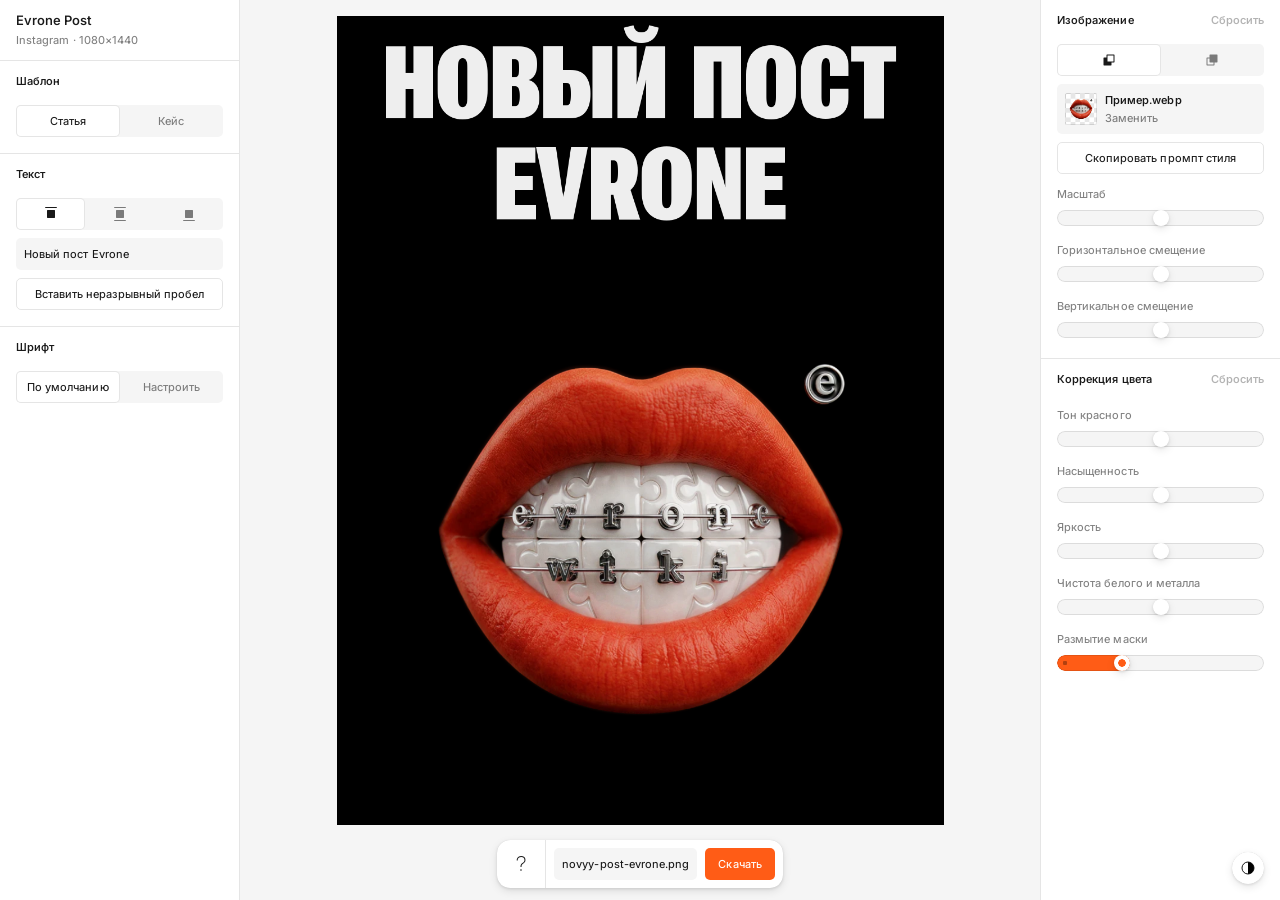
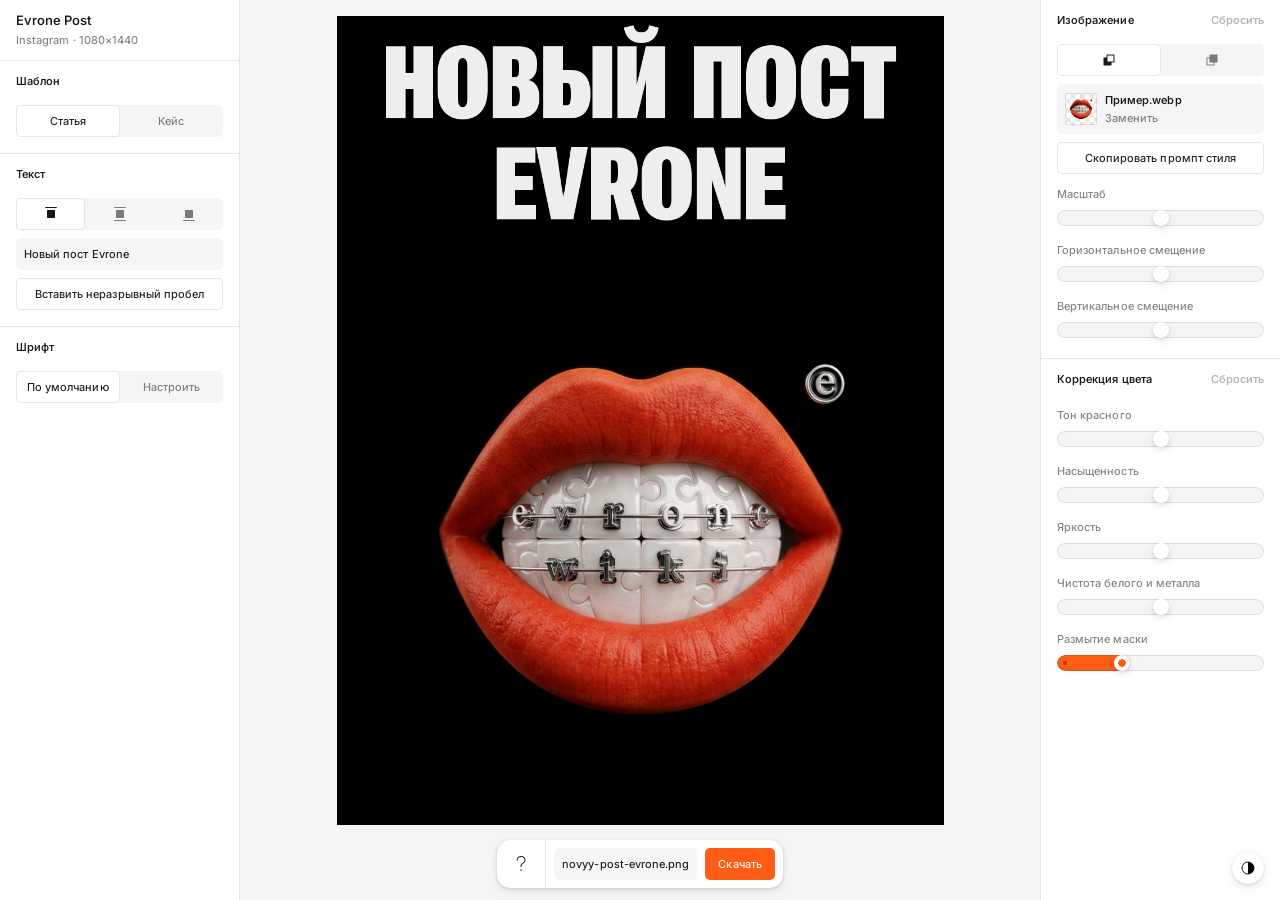
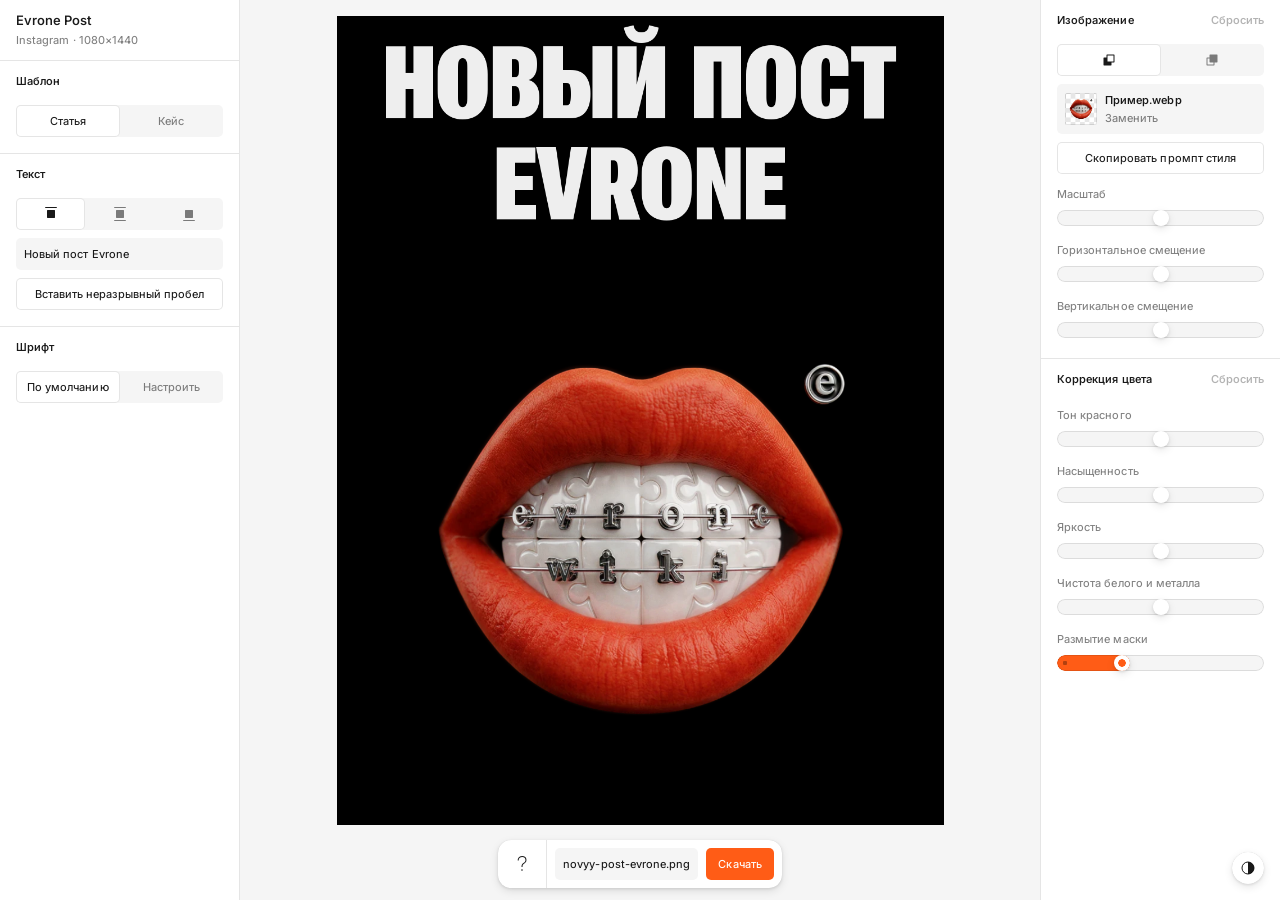
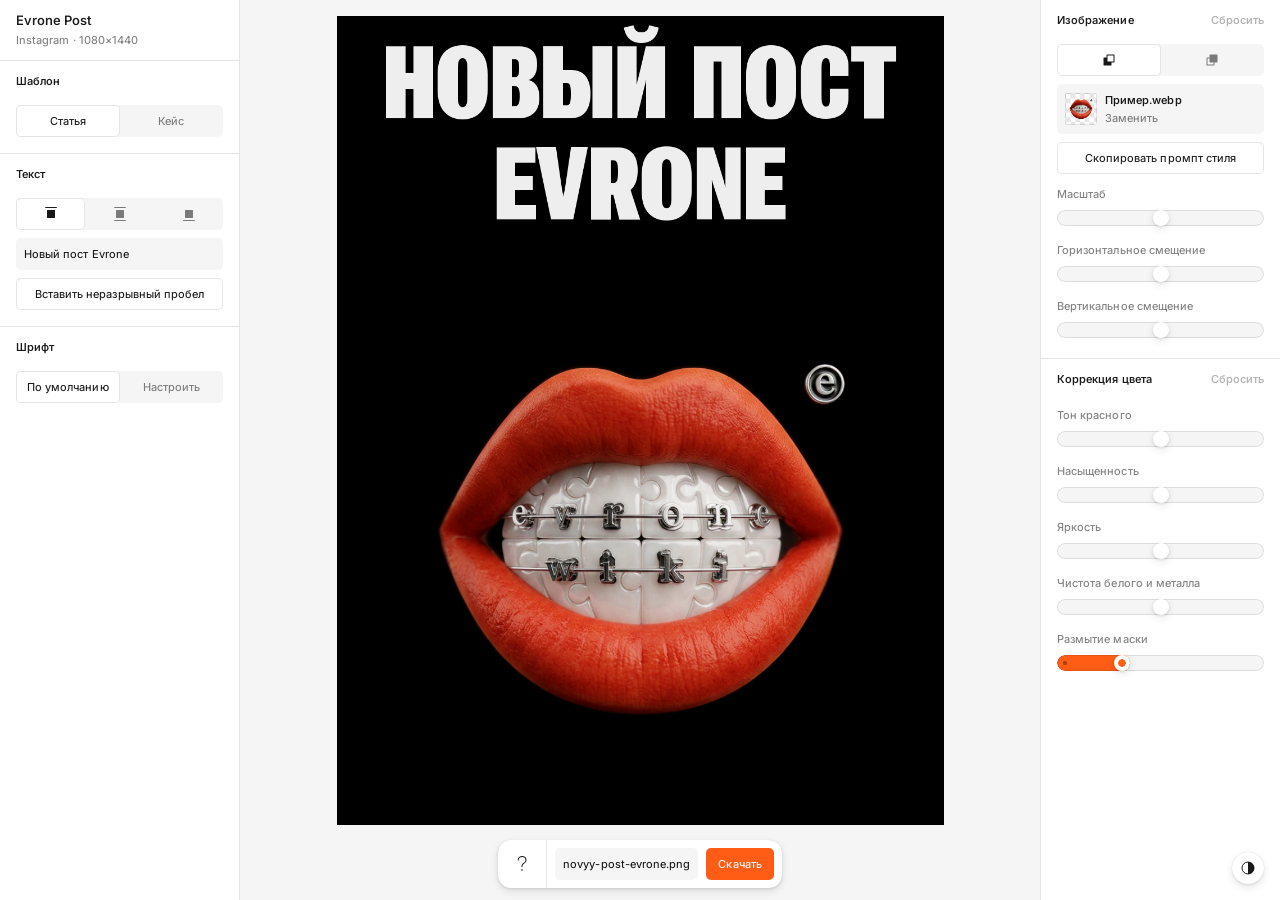
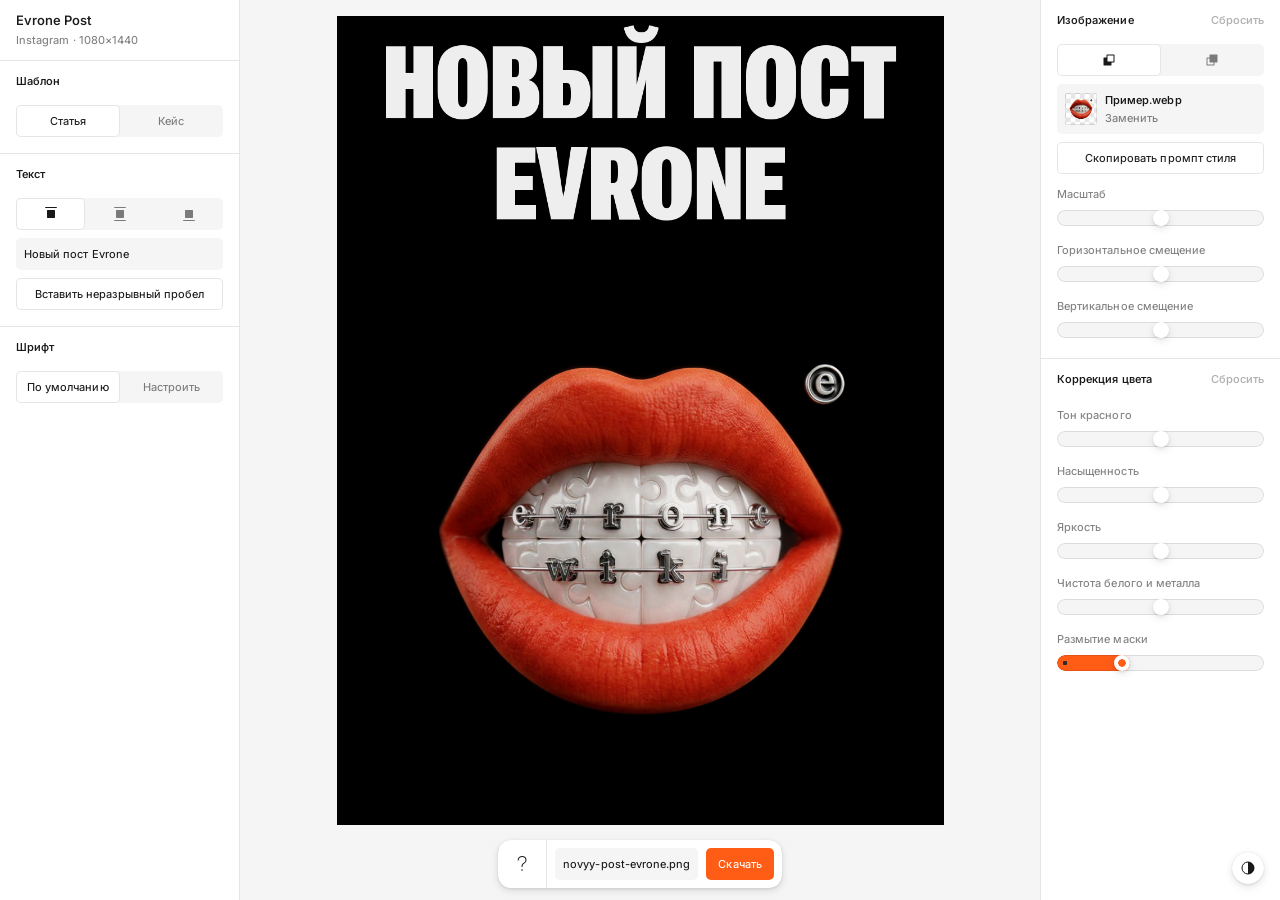
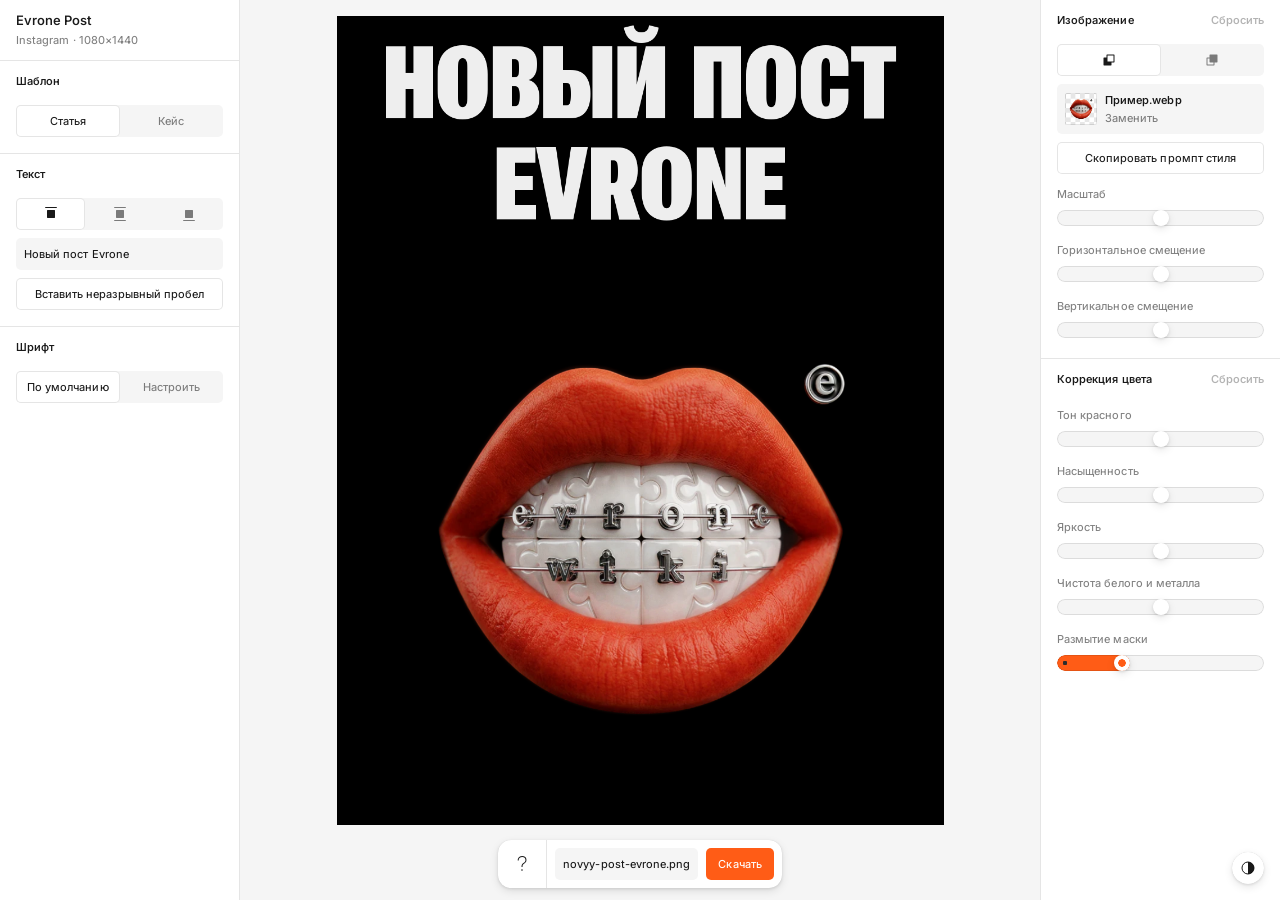
